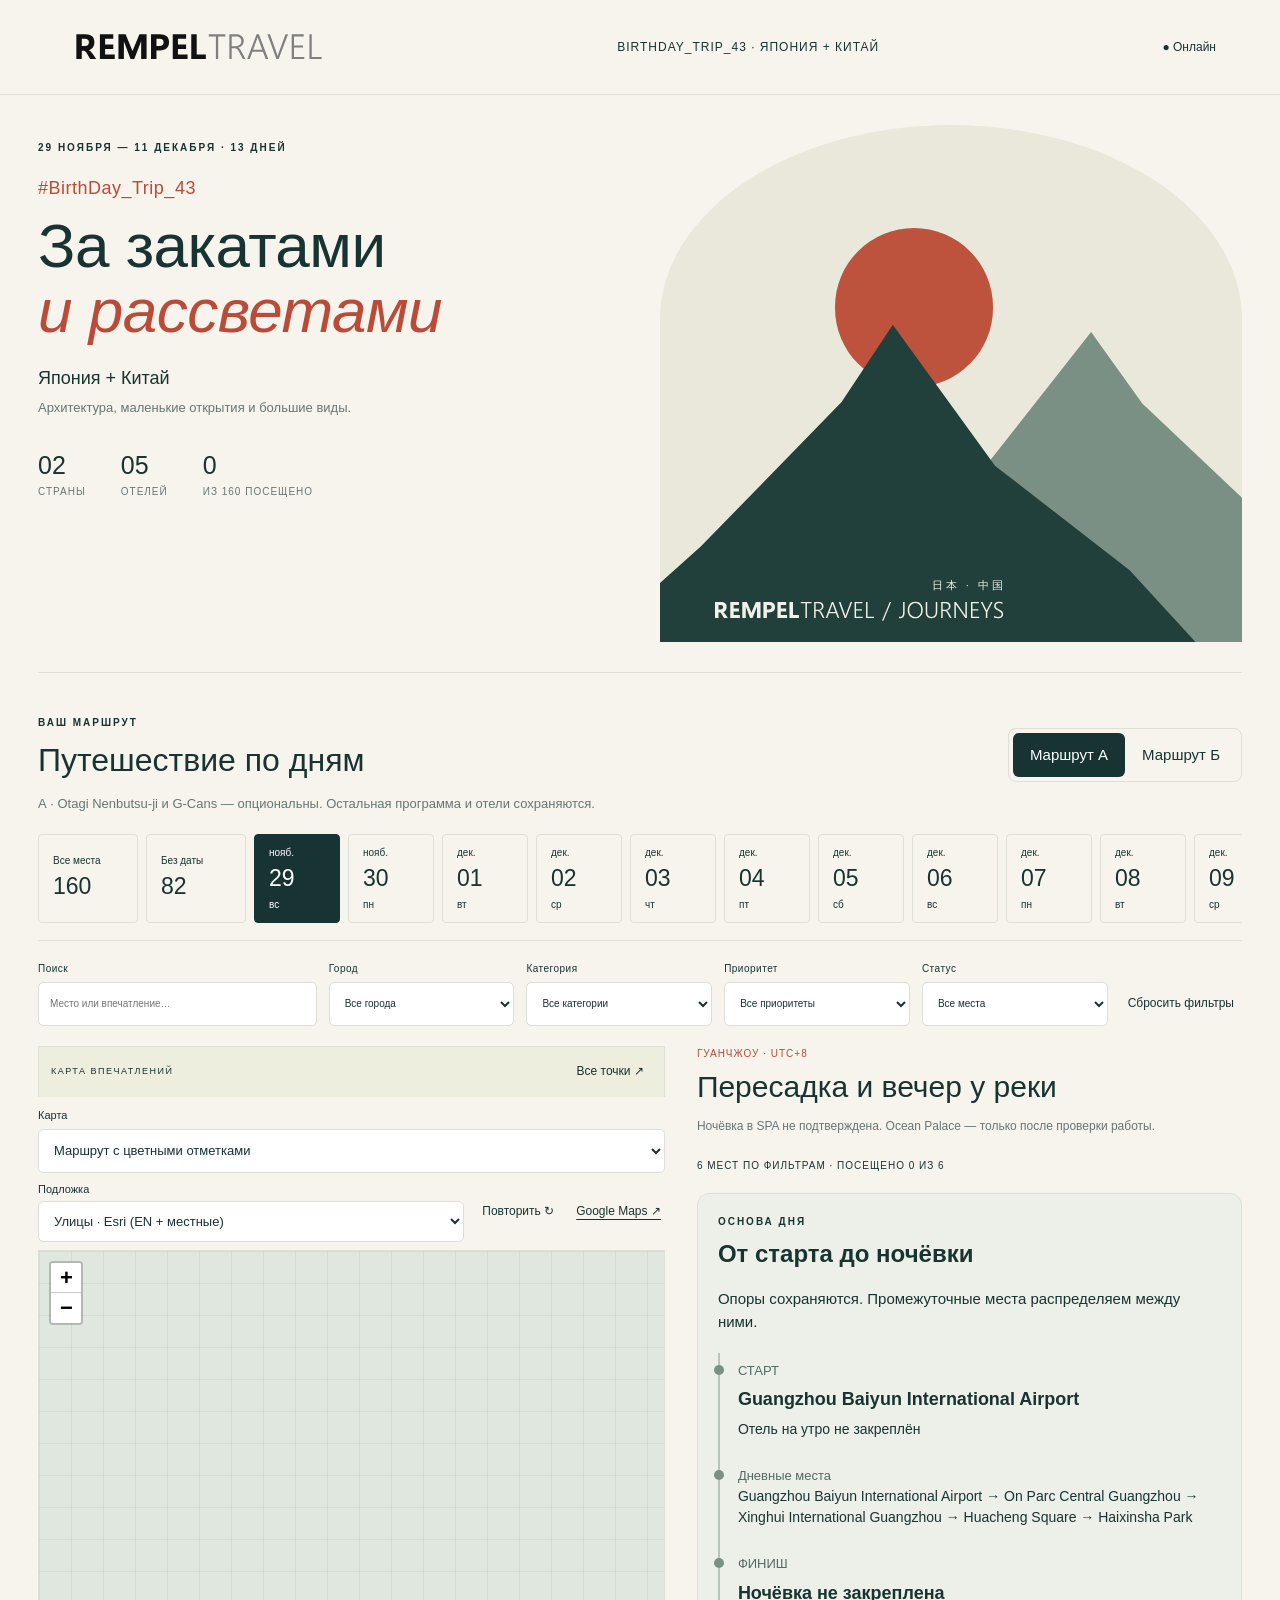
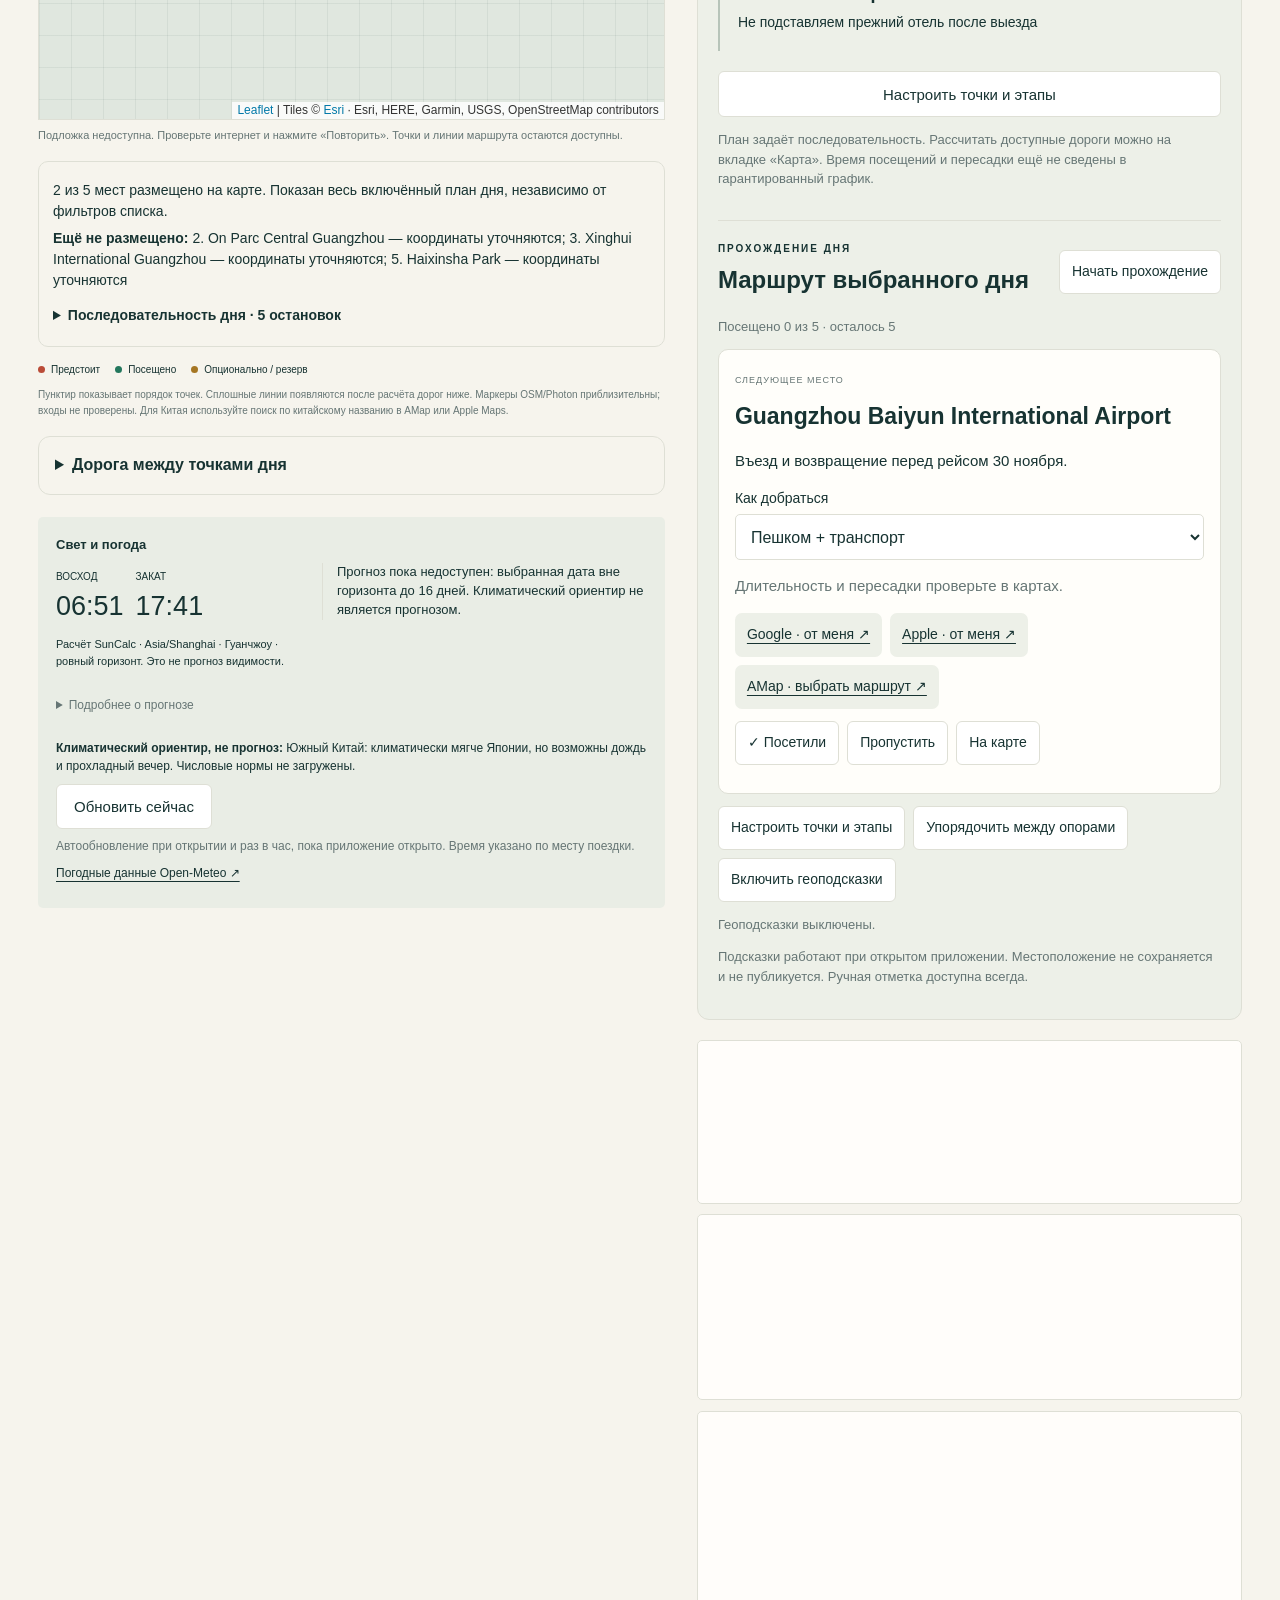
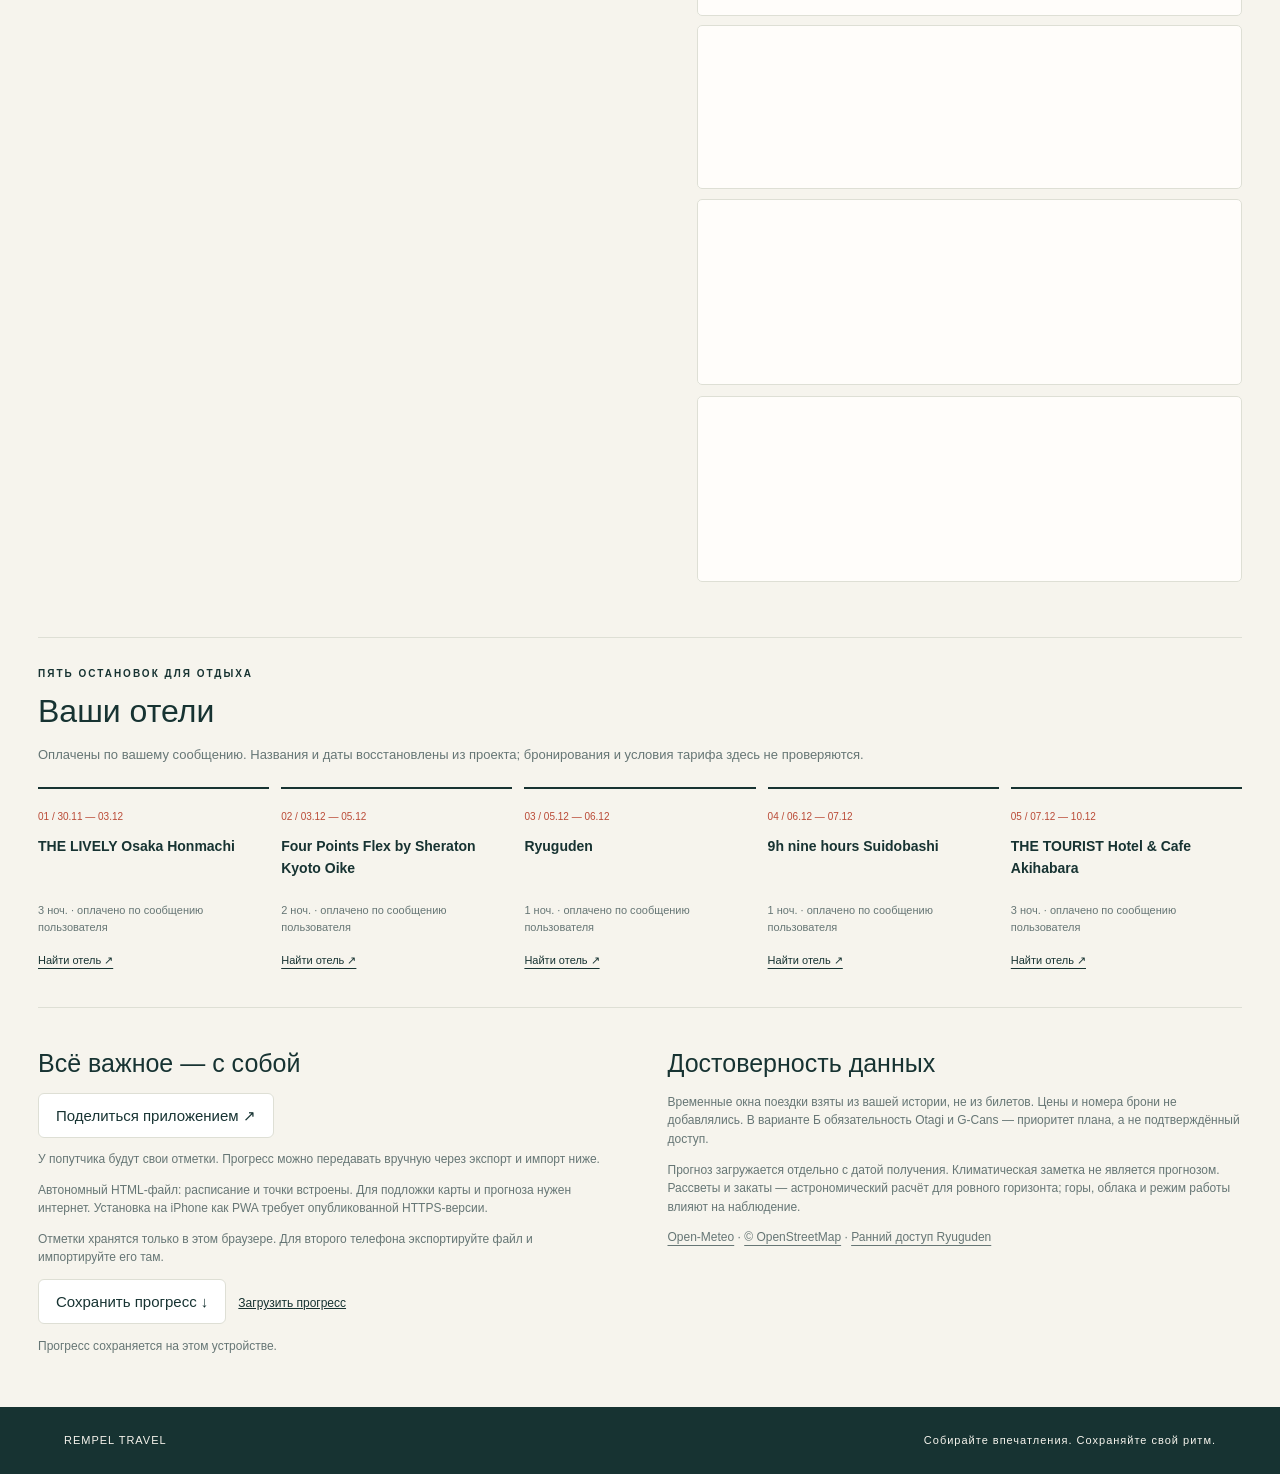
==== share.html @ 6c62f45b "Show both Watami branches as mapped dinner alternatives on December 2 and 3" ====
<!doctype html><html lang="ru"><head><meta charset="utf-8"><meta name="viewport" content="width=device-width,initial-scale=1,viewport-fit=cover"><meta name="theme-color" content="#142d2c"><meta name="apple-mobile-web-app-capable" content="yes"><meta name="description" content="REMPELtravel: Япония и Китай, 29 ноября — 11 декабря 2026"><style>/* required styles */

.leaflet-pane,
.leaflet-tile,
.leaflet-marker-icon,
.leaflet-marker-shadow,
.leaflet-tile-container,
.leaflet-pane > svg,
.leaflet-pane > canvas,
.leaflet-zoom-box,
.leaflet-image-layer,
.leaflet-layer {
	position: absolute;
	left: 0;
	top: 0;
	}
.leaflet-container {
	overflow: hidden;
	}
.leaflet-tile,
.leaflet-marker-icon,
.leaflet-marker-shadow {
	-webkit-user-select: none;
	   -moz-user-select: none;
	        user-select: none;
	  -webkit-user-drag: none;
	}
/* Prevents IE11 from highlighting tiles in blue */
.leaflet-tile::selection {
	background: transparent;
}
/* Safari renders non-retina tile on retina better with this, but Chrome is worse */
.leaflet-safari .leaflet-tile {
	image-rendering: -webkit-optimize-contrast;
	}
/* hack that prevents hw layers "stretching" when loading new tiles */
.leaflet-safari .leaflet-tile-container {
	width: 1600px;
	height: 1600px;
	-webkit-transform-origin: 0 0;
	}
.leaflet-marker-icon,
.leaflet-marker-shadow {
	display: block;
	}
/* .leaflet-container svg: reset svg max-width decleration shipped in Joomla! (joomla.org) 3.x */
/* .leaflet-container img: map is broken in FF if you have max-width: 100% on tiles */
.leaflet-container .leaflet-overlay-pane svg {
	max-width: none !important;
	max-height: none !important;
	}
.leaflet-container .leaflet-marker-pane img,
.leaflet-container .leaflet-shadow-pane img,
.leaflet-container .leaflet-tile-pane img,
.leaflet-container img.leaflet-image-layer,
.leaflet-container .leaflet-tile {
	max-width: none !important;
	max-height: none !important;
	width: auto;
	padding: 0;
	}

.leaflet-container img.leaflet-tile {
	/* See: https://bugs.chromium.org/p/chromium/issues/detail?id=600120 */
	mix-blend-mode: plus-lighter;
}

.leaflet-container.leaflet-touch-zoom {
	-ms-touch-action: pan-x pan-y;
	touch-action: pan-x pan-y;
	}
.leaflet-container.leaflet-touch-drag {
	-ms-touch-action: pinch-zoom;
	/* Fallback for FF which doesn't support pinch-zoom */
	touch-action: none;
	touch-action: pinch-zoom;
}
.leaflet-container.leaflet-touch-drag.leaflet-touch-zoom {
	-ms-touch-action: none;
	touch-action: none;
}
.leaflet-container {
	-webkit-tap-highlight-color: transparent;
}
.leaflet-container a {
	-webkit-tap-highlight-color: rgba(51, 181, 229, 0.4);
}
.leaflet-tile {
	filter: inherit;
	visibility: hidden;
	}
.leaflet-tile-loaded {
	visibility: inherit;
	}
.leaflet-zoom-box {
	width: 0;
	height: 0;
	-moz-box-sizing: border-box;
	     box-sizing: border-box;
	z-index: 800;
	}
/* workaround for https://bugzilla.mozilla.org/show_bug.cgi?id=888319 */
.leaflet-overlay-pane svg {
	-moz-user-select: none;
	}

.leaflet-pane         { z-index: 400; }

.leaflet-tile-pane    { z-index: 200; }
.leaflet-overlay-pane { z-index: 400; }
.leaflet-shadow-pane  { z-index: 500; }
.leaflet-marker-pane  { z-index: 600; }
.leaflet-tooltip-pane   { z-index: 650; }
.leaflet-popup-pane   { z-index: 700; }

.leaflet-map-pane canvas { z-index: 100; }
.leaflet-map-pane svg    { z-index: 200; }

.leaflet-vml-shape {
	width: 1px;
	height: 1px;
	}
.lvml {
	behavior: url(#default#VML);
	display: inline-block;
	position: absolute;
	}


/* control positioning */

.leaflet-control {
	position: relative;
	z-index: 800;
	pointer-events: visiblePainted; /* IE 9-10 doesn't have auto */
	pointer-events: auto;
	}
.leaflet-top,
.leaflet-bottom {
	position: absolute;
	z-index: 1000;
	pointer-events: none;
	}
.leaflet-top {
	top: 0;
	}
.leaflet-right {
	right: 0;
	}
.leaflet-bottom {
	bottom: 0;
	}
.leaflet-left {
	left: 0;
	}
.leaflet-control {
	float: left;
	clear: both;
	}
.leaflet-right .leaflet-control {
	float: right;
	}
.leaflet-top .leaflet-control {
	margin-top: 10px;
	}
.leaflet-bottom .leaflet-control {
	margin-bottom: 10px;
	}
.leaflet-left .leaflet-control {
	margin-left: 10px;
	}
.leaflet-right .leaflet-control {
	margin-right: 10px;
	}


/* zoom and fade animations */

.leaflet-fade-anim .leaflet-popup {
	opacity: 0;
	-webkit-transition: opacity 0.2s linear;
	   -moz-transition: opacity 0.2s linear;
	        transition: opacity 0.2s linear;
	}
.leaflet-fade-anim .leaflet-map-pane .leaflet-popup {
	opacity: 1;
	}
.leaflet-zoom-animated {
	-webkit-transform-origin: 0 0;
	    -ms-transform-origin: 0 0;
	        transform-origin: 0 0;
	}
svg.leaflet-zoom-animated {
	will-change: transform;
}

.leaflet-zoom-anim .leaflet-zoom-animated {
	-webkit-transition: -webkit-transform 0.25s cubic-bezier(0,0,0.25,1);
	   -moz-transition:    -moz-transform 0.25s cubic-bezier(0,0,0.25,1);
	        transition:         transform 0.25s cubic-bezier(0,0,0.25,1);
	}
.leaflet-zoom-anim .leaflet-tile,
.leaflet-pan-anim .leaflet-tile {
	-webkit-transition: none;
	   -moz-transition: none;
	        transition: none;
	}

.leaflet-zoom-anim .leaflet-zoom-hide {
	visibility: hidden;
	}


/* cursors */

.leaflet-interactive {
	cursor: pointer;
	}
.leaflet-grab {
	cursor: -webkit-grab;
	cursor:    -moz-grab;
	cursor:         grab;
	}
.leaflet-crosshair,
.leaflet-crosshair .leaflet-interactive {
	cursor: crosshair;
	}
.leaflet-popup-pane,
.leaflet-control {
	cursor: auto;
	}
.leaflet-dragging .leaflet-grab,
.leaflet-dragging .leaflet-grab .leaflet-interactive,
.leaflet-dragging .leaflet-marker-draggable {
	cursor: move;
	cursor: -webkit-grabbing;
	cursor:    -moz-grabbing;
	cursor:         grabbing;
	}

/* marker & overlays interactivity */
.leaflet-marker-icon,
.leaflet-marker-shadow,
.leaflet-image-layer,
.leaflet-pane > svg path,
.leaflet-tile-container {
	pointer-events: none;
	}

.leaflet-marker-icon.leaflet-interactive,
.leaflet-image-layer.leaflet-interactive,
.leaflet-pane > svg path.leaflet-interactive,
svg.leaflet-image-layer.leaflet-interactive path {
	pointer-events: visiblePainted; /* IE 9-10 doesn't have auto */
	pointer-events: auto;
	}

/* visual tweaks */

.leaflet-container {
	background: #ddd;
	outline-offset: 1px;
	}
.leaflet-container a {
	color: #0078A8;
	}
.leaflet-zoom-box {
	border: 2px dotted #38f;
	background: rgba(255,255,255,0.5);
	}


/* general typography */
.leaflet-container {
	font-family: "Helvetica Neue", Arial, Helvetica, sans-serif;
	font-size: 12px;
	font-size: 0.75rem;
	line-height: 1.5;
	}


/* general toolbar styles */

.leaflet-bar {
	box-shadow: 0 1px 5px rgba(0,0,0,0.65);
	border-radius: 4px;
	}
.leaflet-bar a {
	background-color: #fff;
	border-bottom: 1px solid #ccc;
	width: 26px;
	height: 26px;
	line-height: 26px;
	display: block;
	text-align: center;
	text-decoration: none;
	color: black;
	}
.leaflet-bar a,
.leaflet-control-layers-toggle {
	background-position: 50% 50%;
	background-repeat: no-repeat;
	display: block;
	}
.leaflet-bar a:hover,
.leaflet-bar a:focus {
	background-color: #f4f4f4;
	}
.leaflet-bar a:first-child {
	border-top-left-radius: 4px;
	border-top-right-radius: 4px;
	}
.leaflet-bar a:last-child {
	border-bottom-left-radius: 4px;
	border-bottom-right-radius: 4px;
	border-bottom: none;
	}
.leaflet-bar a.leaflet-disabled {
	cursor: default;
	background-color: #f4f4f4;
	color: #bbb;
	}

.leaflet-touch .leaflet-bar a {
	width: 30px;
	height: 30px;
	line-height: 30px;
	}
.leaflet-touch .leaflet-bar a:first-child {
	border-top-left-radius: 2px;
	border-top-right-radius: 2px;
	}
.leaflet-touch .leaflet-bar a:last-child {
	border-bottom-left-radius: 2px;
	border-bottom-right-radius: 2px;
	}

/* zoom control */

.leaflet-control-zoom-in,
.leaflet-control-zoom-out {
	font: bold 18px 'Lucida Console', Monaco, monospace;
	text-indent: 1px;
	}

.leaflet-touch .leaflet-control-zoom-in, .leaflet-touch .leaflet-control-zoom-out  {
	font-size: 22px;
	}


/* layers control */

.leaflet-control-layers {
	box-shadow: 0 1px 5px rgba(0,0,0,0.4);
	background: #fff;
	border-radius: 5px;
	}
.leaflet-control-layers-toggle {
	background-image: url(images/layers.png);
	width: 36px;
	height: 36px;
	}
.leaflet-retina .leaflet-control-layers-toggle {
	background-image: url(images/layers-2x.png);
	background-size: 26px 26px;
	}
.leaflet-touch .leaflet-control-layers-toggle {
	width: 44px;
	height: 44px;
	}
.leaflet-control-layers .leaflet-control-layers-list,
.leaflet-control-layers-expanded .leaflet-control-layers-toggle {
	display: none;
	}
.leaflet-control-layers-expanded .leaflet-control-layers-list {
	display: block;
	position: relative;
	}
.leaflet-control-layers-expanded {
	padding: 6px 10px 6px 6px;
	color: #333;
	background: #fff;
	}
.leaflet-control-layers-scrollbar {
	overflow-y: scroll;
	overflow-x: hidden;
	padding-right: 5px;
	}
.leaflet-control-layers-selector {
	margin-top: 2px;
	position: relative;
	top: 1px;
	}
.leaflet-control-layers label {
	display: block;
	font-size: 13px;
	font-size: 1.08333em;
	}
.leaflet-control-layers-separator {
	height: 0;
	border-top: 1px solid #ddd;
	margin: 5px -10px 5px -6px;
	}

/* Default icon URLs */
.leaflet-default-icon-path { /* used only in path-guessing heuristic, see L.Icon.Default */
	background-image: url(images/marker-icon.png);
	}


/* attribution and scale controls */

.leaflet-container .leaflet-control-attribution {
	background: #fff;
	background: rgba(255, 255, 255, 0.8);
	margin: 0;
	}
.leaflet-control-attribution,
.leaflet-control-scale-line {
	padding: 0 5px;
	color: #333;
	line-height: 1.4;
	}
.leaflet-control-attribution a {
	text-decoration: none;
	}
.leaflet-control-attribution a:hover,
.leaflet-control-attribution a:focus {
	text-decoration: underline;
	}
.leaflet-attribution-flag {
	display: inline !important;
	vertical-align: baseline !important;
	width: 1em;
	height: 0.6669em;
	}
.leaflet-left .leaflet-control-scale {
	margin-left: 5px;
	}
.leaflet-bottom .leaflet-control-scale {
	margin-bottom: 5px;
	}
.leaflet-control-scale-line {
	border: 2px solid #777;
	border-top: none;
	line-height: 1.1;
	padding: 2px 5px 1px;
	white-space: nowrap;
	-moz-box-sizing: border-box;
	     box-sizing: border-box;
	background: rgba(255, 255, 255, 0.8);
	text-shadow: 1px 1px #fff;
	}
.leaflet-control-scale-line:not(:first-child) {
	border-top: 2px solid #777;
	border-bottom: none;
	margin-top: -2px;
	}
.leaflet-control-scale-line:not(:first-child):not(:last-child) {
	border-bottom: 2px solid #777;
	}

.leaflet-touch .leaflet-control-attribution,
.leaflet-touch .leaflet-control-layers,
.leaflet-touch .leaflet-bar {
	box-shadow: none;
	}
.leaflet-touch .leaflet-control-layers,
.leaflet-touch .leaflet-bar {
	border: 2px solid rgba(0,0,0,0.2);
	background-clip: padding-box;
	}


/* popup */

.leaflet-popup {
	position: absolute;
	text-align: center;
	margin-bottom: 20px;
	}
.leaflet-popup-content-wrapper {
	padding: 1px;
	text-align: left;
	border-radius: 12px;
	}
.leaflet-popup-content {
	margin: 13px 24px 13px 20px;
	line-height: 1.3;
	font-size: 13px;
	font-size: 1.08333em;
	min-height: 1px;
	}
.leaflet-popup-content p {
	margin: 17px 0;
	margin: 1.3em 0;
	}
.leaflet-popup-tip-container {
	width: 40px;
	height: 20px;
	position: absolute;
	left: 50%;
	margin-top: -1px;
	margin-left: -20px;
	overflow: hidden;
	pointer-events: none;
	}
.leaflet-popup-tip {
	width: 17px;
	height: 17px;
	padding: 1px;

	margin: -10px auto 0;
	pointer-events: auto;

	-webkit-transform: rotate(45deg);
	   -moz-transform: rotate(45deg);
	    -ms-transform: rotate(45deg);
	        transform: rotate(45deg);
	}
.leaflet-popup-content-wrapper,
.leaflet-popup-tip {
	background: white;
	color: #333;
	box-shadow: 0 3px 14px rgba(0,0,0,0.4);
	}
.leaflet-container a.leaflet-popup-close-button {
	position: absolute;
	top: 0;
	right: 0;
	border: none;
	text-align: center;
	width: 24px;
	height: 24px;
	font: 16px/24px Tahoma, Verdana, sans-serif;
	color: #757575;
	text-decoration: none;
	background: transparent;
	}
.leaflet-container a.leaflet-popup-close-button:hover,
.leaflet-container a.leaflet-popup-close-button:focus {
	color: #585858;
	}
.leaflet-popup-scrolled {
	overflow: auto;
	}

.leaflet-oldie .leaflet-popup-content-wrapper {
	-ms-zoom: 1;
	}
.leaflet-oldie .leaflet-popup-tip {
	width: 24px;
	margin: 0 auto;

	-ms-filter: "progid:DXImageTransform.Microsoft.Matrix(M11=0.70710678, M12=0.70710678, M21=-0.70710678, M22=0.70710678)";
	filter: progid:DXImageTransform.Microsoft.Matrix(M11=0.70710678, M12=0.70710678, M21=-0.70710678, M22=0.70710678);
	}

.leaflet-oldie .leaflet-control-zoom,
.leaflet-oldie .leaflet-control-layers,
.leaflet-oldie .leaflet-popup-content-wrapper,
.leaflet-oldie .leaflet-popup-tip {
	border: 1px solid #999;
	}


/* div icon */

.leaflet-div-icon {
	background: #fff;
	border: 1px solid #666;
	}


/* Tooltip */
/* Base styles for the element that has a tooltip */
.leaflet-tooltip {
	position: absolute;
	padding: 6px;
	background-color: #fff;
	border: 1px solid #fff;
	border-radius: 3px;
	color: #222;
	white-space: nowrap;
	-webkit-user-select: none;
	-moz-user-select: none;
	-ms-user-select: none;
	user-select: none;
	pointer-events: none;
	box-shadow: 0 1px 3px rgba(0,0,0,0.4);
	}
.leaflet-tooltip.leaflet-interactive {
	cursor: pointer;
	pointer-events: auto;
	}
.leaflet-tooltip-top:before,
.leaflet-tooltip-bottom:before,
.leaflet-tooltip-left:before,
.leaflet-tooltip-right:before {
	position: absolute;
	pointer-events: none;
	border: 6px solid transparent;
	background: transparent;
	content: "";
	}

/* Directions */

.leaflet-tooltip-bottom {
	margin-top: 6px;
}
.leaflet-tooltip-top {
	margin-top: -6px;
}
.leaflet-tooltip-bottom:before,
.leaflet-tooltip-top:before {
	left: 50%;
	margin-left: -6px;
	}
.leaflet-tooltip-top:before {
	bottom: 0;
	margin-bottom: -12px;
	border-top-color: #fff;
	}
.leaflet-tooltip-bottom:before {
	top: 0;
	margin-top: -12px;
	margin-left: -6px;
	border-bottom-color: #fff;
	}
.leaflet-tooltip-left {
	margin-left: -6px;
}
.leaflet-tooltip-right {
	margin-left: 6px;
}
.leaflet-tooltip-left:before,
.leaflet-tooltip-right:before {
	top: 50%;
	margin-top: -6px;
	}
.leaflet-tooltip-left:before {
	right: 0;
	margin-right: -12px;
	border-left-color: #fff;
	}
.leaflet-tooltip-right:before {
	left: 0;
	margin-left: -12px;
	border-right-color: #fff;
	}

/* Printing */

@media print {
	/* Prevent printers from removing background-images of controls. */
	.leaflet-control {
		-webkit-print-color-adjust: exact;
		print-color-adjust: exact;
		}
	}
</style><style>:root{--ink:#173332;--paper:#f6f4ed;--red:#ba4b37;--line:#dedfd5;--muted:#667675;--green:#23775d;--orange:#a57623}*{box-sizing:border-box}body{margin:0;background:var(--paper);color:var(--ink);font:15px/1.55 Calibri,sans-serif}button,input,select{font:inherit}button,a,label,input,select{-webkit-tap-highlight-color:transparent}button{cursor:pointer;border:1px solid var(--line);border-radius:6px;background:white;color:var(--ink);min-height:44px;padding:10px 17px}button:hover{border-color:var(--ink)}button:focus-visible,a:focus-visible,input:focus-visible,select:focus-visible{outline:3px solid #d59e45;outline-offset:3px}a{color:inherit;text-underline-offset:4px}header{height:95px;max-width:1440px;margin:auto;padding:20px 5%;display:flex;align-items:center;justify-content:space-between;border-bottom:1px solid var(--line)}.brand{font-weight:750;font-size:26px;letter-spacing:5px;text-decoration:none;line-height:1.1}.brand span{display:block;font-size:9px;letter-spacing:3.4px;margin-top:7px}.header-note{font-size:12px;text-transform:uppercase;letter-spacing:2px}#connection{font-size:12px}main{max-width:1320px;margin:auto;padding:0 38px}.hero{display:grid;grid-template-columns:1fr 1fr;min-height:400px;overflow:hidden;border-bottom:1px solid var(--line);margin-bottom:42px}.hero-copy{padding:45px 0 30px}.eyebrow{font-size:10px;letter-spacing:2px;font-weight:700}.hero h1{font-family:Calibri,sans-serif;font-size:76px;line-height:.98;font-weight:400;letter-spacing:-3px;margin:22px 0}.hero em{font-weight:400;color:var(--red)}.hero p{font-size:18px}.hero p span{font-size:13px;color:var(--muted)}.trip-stats{display:flex;gap:35px;margin-top:25px;font-size:25px}.trip-stats small{font-size:10px;text-transform:uppercase;letter-spacing:1px;display:block;color:var(--muted)}.landscape{background:#e9e8db;position:relative;overflow:hidden;margin:30px 0 30px 20px;border-radius:100% 100% 0 0 / 75% 75% 0 0;min-height:350px}.sun{position:absolute;width:135px;height:135px;background:#bd523d;border-radius:50%;top:50px;left:37%}.mountain{position:absolute;background:#21403c;width:110%;height:240px;clip-path:polygon(0 100%,20% 66%,42% 23%,50% 0,66% 42%,87% 73%,100% 100%);bottom:-20px;left:-15%}.mountain.back{left:19%;bottom:0;background:#7b9084;height:210px;transform:scaleX(-1)}.landscape-caption{position:absolute;bottom:23px;left:28px;color:#f2f1e7;font-size:11px;letter-spacing:3px}.landscape-number{position:absolute;right:25px;bottom:5px;font:85px Calibri;color:#ffffff2e}.toolbar{display:flex;justify-content:space-between;align-items:center;gap:15px}h2{font:32px/1.2 Calibri,sans-serif;font-weight:400;margin:10px 0 15px}.variant{display:flex;padding:4px;border:1px solid var(--line);border-radius:8px}.variant button{border:0;background:transparent;white-space:nowrap}.variant [aria-pressed=true]{background:var(--ink);color:white}.muted{color:var(--muted);font-size:13px}#variantNote{margin:0 0 20px}#days{display:flex;gap:8px;overflow:auto;padding:0 0 17px;scrollbar-width:thin}#days button{min-width:86px;text-align:left;padding:10px 14px;background:transparent;border-radius:4px;font-size:10px}#days strong{display:block;font-size:23px;font-weight:500}#days button.active{background:var(--ink);color:white;border-color:var(--ink)}.filters{display:flex;gap:12px;align-items:flex-end;padding:20px 0;border-top:1px solid var(--line)}.filters label{font-size:10px;letter-spacing:.5px;flex:1;min-width:0}.filters .search{flex:1.5}input,select{display:block;width:100%;background:#fff;border:1px solid var(--line);border-radius:5px;padding:11px;color:var(--ink);margin-top:5px;min-height:44px}.quiet{background:transparent;border:0;padding:5px 8px;font-size:12px}.journey{display:grid;grid-template-columns:1.15fr 1fr;gap:32px;align-items:start}.map-column{position:sticky;top:15px}.map-heading{display:flex;justify-content:space-between;align-items:center;border:1px solid var(--line);border-bottom:0;padding:3px 12px;font-size:9px;letter-spacing:1.5px;background:#eeeede}#map{height:470px;background:#e0e7df;border:1px solid var(--line);z-index:1}.leaflet-container{font-family:inherit}.pin{border-radius:50%;color:white;background:var(--red);border:2px solid white;box-shadow:0 2px 8px #0004;text-align:center;line-height:26px;font-weight:700;font-size:11px}.pin.done{background:var(--green)}.pin.optional{background:var(--orange)}.legend{display:flex;gap:15px;flex-wrap:wrap;font-size:10px;margin:15px 0 8px}.legend i{display:inline-block;width:7px;height:7px;border-radius:50%;background:var(--red);margin-right:6px}.legend i.green{background:var(--green)}.legend i.orange{background:var(--orange)}.map-disclaimer{font-size:10px;color:var(--muted);max-width:650px}.weather{padding:18px;background:#e9ede5;border-radius:5px;margin:22px 0}.weather h3{font-size:13px;margin:0 0 8px}.weather p{font-size:12px;margin:8px 0}.solar{display:flex;gap:25px}.solar strong{font-size:23px;font-weight:400;display:block}.solar small{font-size:10px}.day-kicker{font-size:10px;letter-spacing:1px;text-transform:uppercase;color:var(--red)}.day-column h2{font-size:30px;margin:8px 0}.day-note{font-size:12px;color:var(--muted);margin-bottom:22px}.result-count{font-size:10px;letter-spacing:1px;text-transform:uppercase;margin:17px 0}article.place{display:grid;grid-template-columns:28px 1fr;gap:12px;background:#fffdfa;border:1px solid var(--line);border-radius:5px;padding:17px;margin:0 0 10px}article.place.done{background:#edf4ee;border-color:#c2dacb}.check{width:23px;height:23px;accent-color:var(--green);margin:4px 0;cursor:pointer}.place-top{display:flex;justify-content:space-between;gap:10px;align-items:center}.tag{font-size:9px;text-transform:uppercase;letter-spacing:1px;color:var(--muted)}.time{font-size:11px;font-weight:700;color:var(--red)}.place h3{margin:6px 0;font-size:16px;font-weight:600;line-height:1.3}.place h3 button{font:inherit;min-height:0;padding:0;border:0;background:none;text-align:left}.place p{font-size:12px;color:var(--muted);margin:7px 0}.place-links{display:flex;gap:13px;flex-wrap:wrap;font-size:11px;margin-top:12px}.geo-note{font-size:10px!important;color:#98702e!important}.empty{padding:40px 15px;border:1px dashed var(--line);color:var(--muted)}.stays{border-top:1px solid var(--line);margin-top:45px;padding-top:28px}#hotels{display:grid;grid-template-columns:repeat(5,1fr);gap:12px;margin:22px 0}.hotel{border-top:2px solid var(--ink);padding:14px 10px 14px 0}.hotel small{font-size:10px;color:var(--red)}.hotel h3{font-size:14px;min-height:55px;margin:10px 0}.hotel p{font-size:11px;color:var(--muted)}.hotel a{font-size:11px}.practical{display:grid;grid-template-columns:1fr 1fr;gap:55px;padding:30px 0 40px;border-top:1px solid var(--line)}.practical h2{font-size:25px}.practical p{font-size:12px;color:var(--muted)}.import{display:inline-block;padding:12px;cursor:pointer;text-decoration:underline;font-size:12px}.import input{position:absolute;width:1px;height:1px;opacity:0;padding:0;min-height:0}footer{display:flex;justify-content:space-between;gap:20px;background:var(--ink);color:var(--paper);padding:25px 5%;font-size:11px;letter-spacing:1px}dialog{max-width:540px;width:calc(100% - 24px);border:0;border-radius:12px;padding:30px;background:var(--paper);color:var(--ink);max-height:90dvh}dialog::backdrop{background:#10282699}#closeDetail{float:right}dialog h2{font-size:30px;clear:both;padding-top:15px}dialog p{font-size:13px}dialog select{margin:15px 0}#toast{position:fixed;bottom:25px;left:50%;transform:translateX(-50%);background:var(--ink);color:white;padding:12px 20px;border-radius:8px;z-index:2000;display:none;max-width:90%;font-size:12px}#toast.show{display:block}@media(min-width:1500px){main{max-width:1400px}}@media(max-width:800px){header{height:78px;padding:15px 20px}.header-note{display:none}main{padding:0 20px}.hero{min-height:320px;grid-template-columns:1.1fr .9fr;margin-bottom:27px}.hero-copy{padding:30px 0 20px}.hero h1{font-size:53px;letter-spacing:-2px}.hero p{font-size:16px}.hero p span{font-size:11px}.eyebrow{font-size:8px;letter-spacing:1.2px}.landscape{margin:25px -60px 25px 5px;min-height:260px}.sun{width:85px;height:85px;top:55px;left:25%}.mountain{height:190px}.mountain.back{height:170px}.landscape-caption{font-size:8px;left:15px}.landscape-number{display:none}.trip-stats{gap:22px;font-size:22px}.trip-stats small{font-size:8px}h2{font-size:27px}.toolbar{align-items:start}.variant button{padding:9px;font-size:12px}.filters{flex-wrap:wrap;gap:9px}.filters .search{flex-basis:100%}.filters label{flex-basis:27%}.filters .quiet{width:100%;text-align:right;min-height:30px}.journey{grid-template-columns:1fr;gap:20px}.map-column{position:static}#map{height:310px}.map-disclaimer{font-size:10px}.weather{margin:18px 0 5px}.day-column h2{font-size:29px}#hotels{grid-template-columns:1fr 1fr}.hotel:last-child{grid-column:1/-1}.hotel h3{min-height:0}.practical{grid-template-columns:1fr;gap:22px}footer{flex-direction:column;gap:8px}#days button{min-width:74px}.place-links a{padding:5px 0}button,input,select{font-size:16px}}@media(prefers-reduced-motion:no-preference){button{transition:background .15s}}
.map-column,.day-column{min-width:0}.place h3{overflow-wrap:anywhere}@media(max-width:480px){.toolbar{flex-direction:column;align-items:stretch}.variant{align-self:flex-start}.place-top{flex-wrap:wrap}.hero{grid-template-columns:1.2fr .8fr}.hero h1{font-size:46px}.landscape{margin-right:-35px}.header-note{display:none}}
.brand{font-size:22px;letter-spacing:1px}.brand span{font-size:9px;letter-spacing:2px}.hero h1{font-size:62px}@media(max-width:800px){.brand{font-size:19px}.hero h1{font-size:34px;letter-spacing:-1px}}

.brand{display:block;line-height:1;color:#111;flex-shrink:0}.brand svg{display:block;width:270px;height:auto;max-width:100%}.header-note{font-family:Calibri,sans-serif;font-size:12px;letter-spacing:1px}@media(max-width:800px){.brand svg{width:230px}header{gap:12px}#connection{white-space:nowrap;font-size:10px}}@media(max-width:360px){.brand svg{width:205px}}
.trip-hashtag{margin-top:20px;font-family:Calibri,sans-serif;font-size:18px;line-height:1.4;letter-spacing:.5px;color:var(--red)}.hero .trip-hashtag+h1{margin-top:12px}@media(max-width:800px){.trip-hashtag{font-size:15px;margin-top:16px}}

.landscape-logo-row{display:flex;align-items:center;flex-wrap:wrap;gap:0 8px;margin-top:3px}.landscape-wordmark{display:block;width:170px;height:auto;flex-shrink:0}.landscape-journeys{white-space:nowrap;font-size:10px;letter-spacing:3px}@media(max-width:800px){.landscape-wordmark{width:110px}.landscape-logo-row{gap:0 5px}.landscape-journeys{font-size:7px;letter-spacing:2px}}

.landscape-caption{left:20px;right:20px;bottom:17px;z-index:2;line-height:1.6;background:#21403c;padding:6px 8px}.landscape-language{display:block;white-space:nowrap}.landscape-logo-row{gap:0;max-width:100%;margin-top:0}.landscape-wordmark,.landscape-journeys{display:block;height:32px;width:auto;max-width:100%;flex-shrink:0}.landscape-journeys{letter-spacing:normal}@media(max-width:800px){.landscape-caption{left:7px;right:7px;bottom:12px;padding:4px 6px}.landscape-wordmark,.landscape-journeys{height:22px;width:auto}}

.landscape-logo-row{align-items:flex-end}.landscape-journeys-group{display:flex;flex-direction:column;align-items:flex-start;max-width:100%;flex-shrink:0}.landscape-journeys-group .landscape-language{padding-left:8px;line-height:1.6}@media(max-width:800px){.landscape-journeys-group .landscape-language{padding-left:5.5px}}

.landscape-logo-row{column-gap:8px}.landscape-journeys-words{display:flex;align-items:flex-end;gap:8px}.landscape-slash,.landscape-journeys-word{display:block;flex-shrink:0;height:32px;width:auto}.landscape-journeys-group .landscape-language{padding-left:17.12691775348533px}@media(max-width:800px){.landscape-logo-row{column-gap:5px}.landscape-journeys-words{gap:5px}.landscape-slash,.landscape-journeys-word{height:22px;width:auto}.landscape-journeys-group .landscape-language{padding-left:11.274755955521165px}}
.landscape-journeys-group .landscape-language{align-self:flex-end;padding-left:0;text-align:right;letter-spacing:3px}.landscape-language::after{content:"";display:inline-block;width:0;margin-right:-3px}@media(max-width:800px){.landscape-journeys-group .landscape-language{padding-left:0}}
.landscape-caption{left:8%;right:26%;bottom:16px;padding:0;background:transparent}.landscape-logo-row{max-width:100%}.landscape-wordmark{max-width:100%}.landscape-journeys-group{max-width:100%}@media(max-width:800px){.landscape-caption{left:9%;right:26%;bottom:12px;padding:0;background:transparent}.landscape-wordmark{max-width:100%}}

body,button,input,select,textarea,h1,h2,h3,h4,.hero h1,.leaflet-container,.leaflet-control,.leaflet-tooltip,.leaflet-popup-content,.leaflet-bar a,.leaflet-control-attribution{font-family:Calibri,sans-serif}.hero h1{line-height:1.05;letter-spacing:-.5px}



.solar strong,.trip-stats>span,#days strong,.time{font-family:"Segoe UI",sans-serif;font-weight:400;font-variant-numeric:normal;font-feature-settings:normal}

.map-source-controls{display:flex;align-items:center;gap:10px;padding:8px 0}.map-source-controls label{flex:1;min-width:0;font-size:11px}.map-source-controls select{font-size:13px;min-height:38px;margin-top:3px}.map-source-controls button{white-space:nowrap}.map-load-state{min-height:20px;margin:7px 0;font-size:11px;color:var(--muted)}#map{min-height:310px;background-color:#e0e7df;background-image:linear-gradient(#17333210 1px,transparent 1px),linear-gradient(90deg,#17333210 1px,transparent 1px);background-size:32px 32px}

.catalog-source-note{font-size:10px!important;color:#667675!important}.catalog-tab{min-width:100px!important}.filters{flex-wrap:wrap}.filters .search{min-width:180px}#places .place{content-visibility:auto;contain-intrinsic-size:auto 190px}@media(max-width:800px){.filters .search{min-width:0}}

.google-map-link{font-family:Calibri,sans-serif;font-size:12px;white-space:nowrap;padding:8px 4px}.map-source-controls{flex-wrap:wrap}

.map-mode-controls{display:flex;flex-wrap:wrap;gap:8px;padding:10px 0 0}.map-mode-controls label{flex:1;min-width:155px;font-size:11px}.map-mode-controls select{font-size:13px}#googleFrame{display:block;width:100%;height:470px;border:1px solid var(--line);background:#e0e7df}#googleFrame[hidden],#map[hidden],[hidden]{display:none!important}.map-place-button{padding:5px 0;min-height:0;border:0;border-radius:0;font-size:11px;background:transparent;text-decoration:underline;text-underline-offset:3px}@media(max-width:800px){#googleFrame{height:310px}}

/* Fixed illustration proportions: all shapes scale together. */
.landscape{aspect-ratio:9/8;height:auto;min-height:0;align-self:center;border-radius:100% 100% 0 0 / 75% 75% 0 0}.landscape .sun{width:27.3%;height:auto;aspect-ratio:1;top:20%;left:30%}.landscape .mountain{height:65%;bottom:-3.6%}.landscape .mountain.back{height:60%;bottom:0}

.road-routes{margin:18px 0;padding:16px;border:1px solid var(--line,#daddd3);border-radius:12px;font-size:16px}.road-routes summary{cursor:pointer;font-weight:700}.road-routes p{line-height:1.5}.road-routes label{display:block;margin:12px 0}.road-routes input,.road-routes select{display:block;width:100%;max-width:100%;box-sizing:border-box;margin-top:8px;min-height:44px}.road-routes button{min-height:44px;white-space:normal}.road-routes li{margin:12px 0;overflow-wrap:anywhere}.road-routes ol{padding-left:22px}.road-routes [hidden]{display:none!important}

.pin.hotel-pin{background:#173b35;color:#fff;border-radius:7px;font-size:12px;white-space:nowrap}.route-arrow{pointer-events:none}.route-arrow span{display:block;font-size:20px;line-height:22px;color:#355e53;text-shadow:0 0 3px #fff;background:#ffffffb8;border-radius:50%}.map-itinerary{margin:14px 0;padding:12px 14px;border:1px solid var(--line);border-radius:10px;font-size:14px;line-height:1.5}.map-itinerary[hidden]{display:none!important}.map-itinerary p{margin:6px 0}.map-itinerary summary{font-weight:bold;cursor:pointer;padding:8px 0}.map-itinerary ol{padding:0;list-style:none;display:grid;gap:5px}.map-itinerary button{display:flex;align-items:center;gap:10px;min-height:44px;width:100%;padding:8px;text-align:left;font-size:14px}.map-itinerary button b{display:inline-grid;place-items:center;flex-shrink:0;min-width:28px;height:28px;border-radius:50%;background:#173b35;color:white}.map-itinerary .map-step-missing{border-style:dashed}.map-itinerary .map-step-missing b{background:#a17723}
</style><style>/* Mobile information architecture; desktop layout is unchanged. */
.mobile-nav,.mobile-summary,.mobile-tools{display:none}.download-app{display:block;padding:14px 0;font-size:14px}#closeShare{float:right}#shareDialog{font-family:Calibri,sans-serif}#shareDialog h2{clear:both;padding-top:12px}
@media(max-width:800px){
 body{padding-bottom:calc(82px + env(safe-area-inset-bottom));font-size:16px}header{position:sticky;top:0;z-index:700;background:var(--paper);height:68px;padding:12px 16px;padding-top:calc(12px + env(safe-area-inset-top));border-bottom:1px solid var(--line)}header .brand svg{width:210px}main{padding:0 16px}footer{display:none!important}
 .mobile-summary{display:block;margin:14px 0 18px;padding-bottom:16px;border-bottom:1px solid var(--line)}.mobile-summary-top{display:flex;justify-content:space-between;align-items:center;color:var(--red);font-size:13px}.mobile-summary-top button{font-size:13px;padding:5px;min-height:44px}#mobileDayTitle strong{display:block;font-size:28px;font-weight:500;line-height:1.2}#mobileDayTitle>span{display:block;font-size:16px;color:var(--muted);margin:5px 0 12px}#mobileDayProgress>span{font-size:13px;color:var(--muted)}#mobileDayProgress progress{display:block;width:100%;height:5px;accent-color:var(--green);margin-top:8px}.mobile-light{margin-top:15px}.mobile-light .solar{gap:30px}.mobile-light .solar strong{font-family:"Segoe UI",sans-serif;font-size:23px}.mobile-light .solar small{font-size:10px}.mobile-light>p{display:none}
 .hero{display:none}.toolbar{margin-top:15px;flex-direction:row;align-items:center;gap:8px}.toolbar>.eyebrow,.toolbar .eyebrow{display:none}.toolbar h2{font-size:25px;margin:0}.variant{padding:3px;align-self:auto}.variant button{font-size:13px;min-height:44px;padding:8px}#variantNote{font-size:12px;margin:10px 0 15px}
 #days{position:sticky;top:68px;z-index:650;background:var(--paper);margin:0 -16px;padding:10px 16px 12px;gap:7px;scroll-snap-type:x proximity}#days button{min-width:62px;padding:8px 11px;scroll-snap-align:start}#days strong{font-family:"Segoe UI",sans-serif;font-size:21px}body[data-mobile-view="day"] #days .catalog-tab,body[data-mobile-view="map"] #days .catalog-tab{display:none}body[data-mobile-view="catalog"] #days button:not(.catalog-tab){display:none}#days .catalog-tab{min-width:calc((100vw - 48px)/3)!important;text-align:center}
 .mobile-tools{display:flex;justify-content:flex-end;margin-top:10px}.mobile-tools button{font-size:13px;padding:7px 12px;min-height:44px}.filters{display:grid;grid-template-columns:1fr 1fr;border:0;padding:6px 0 15px;margin-bottom:5px}.filters .search{grid-column:1/-1;min-width:0}.filters label{font-size:11px}.filters input,.filters select{font-size:16px;min-height:46px}.filters label:not(.search),.filters #clearFilters{display:none}body[data-mobile-filters="open"] .filters label,body[data-mobile-filters="open"] .filters #clearFilters{display:block}.filters #clearFilters{grid-column:1/-1}
 .journey{display:block}.map-column{display:none}.day-column h2{font-size:27px}.day-note{font-size:14px;line-height:1.5}.day-kicker{font-size:11px}.result-count{font-size:11px}article.place{padding:16px 13px;grid-template-columns:30px 1fr;gap:9px;border-radius:10px;margin-bottom:12px}.check{width:27px;height:27px;margin-top:4px}.place-top{align-items:flex-start}.tag{font-size:10px;line-height:1.5;letter-spacing:.5px}.time{font-size:14px}.place h3{font-size:19px;margin:8px 0}.place h3 button{font-size:inherit;line-height:1.25;min-height:44px}.place p{font-size:15px;line-height:1.5}.place .geo-note,.place .catalog-source-note{font-size:12px!important}.place-links{display:grid;grid-template-columns:1fr 1fr;gap:5px 12px;margin-top:12px}.place-links a,.place-links .map-place-button{font-size:13px;line-height:1.25;min-height:44px;display:flex;align-items:center;text-align:left;padding:7px 0}.stays,.practical{display:none}
 .mobile-nav{display:grid;grid-template-columns:repeat(5,1fr);position:fixed;bottom:0;left:0;right:0;z-index:900;background:#fffefa;border-top:1px solid var(--line);padding:5px 5px calc(5px + env(safe-area-inset-bottom));box-shadow:0 -5px 20px #17333208}.mobile-nav button{display:flex;flex-direction:column;justify-content:center;align-items:center;gap:1px;border:0;background:transparent;font-size:12px;min-height:60px;padding:3px;color:var(--muted)}.mobile-nav button>span{font-size:24px;line-height:1.1}.mobile-nav button[aria-current="page"]{color:var(--ink);background:#e9ede5;border-radius:9px;font-weight:700}
 body[data-mobile-view="map"] .map-column{display:block}body[data-mobile-view="map"] .day-column,body[data-mobile-view="map"] .mobile-summary,body[data-mobile-view="map"] .filters,body[data-mobile-view="map"] .mobile-tools{display:none}body[data-mobile-view="map"] .toolbar{margin:14px 0}body[data-mobile-view="map"] #variantNote{display:none}body[data-mobile-view="map"] #googleFrame,body[data-mobile-view="map"] #map{height:58dvh;min-height:330px}.map-source-controls{padding:4px 0}.map-mode-controls{padding-top:4px}.map-source-controls button{min-height:44px}.map-mode-controls label{font-size:12px}.map-mode-controls select,.map-source-controls select{font-size:16px;min-height:44px}.map-heading{display:none}.map-disclaimer{font-size:12px}.weather p{font-size:14px}.weather h3{font-size:16px}.map-load-state{font-size:12px}
 body[data-mobile-view="catalog"] .mobile-light,body[data-mobile-view="catalog"] #mobileDayProgress{display:none}
 body[data-mobile-view="stays"] .hero,body[data-mobile-view="stays"] .mobile-summary,body[data-mobile-view="stays"] .toolbar,body[data-mobile-view="stays"] #variantNote,body[data-mobile-view="stays"] #days,body[data-mobile-view="stays"] .mobile-tools,body[data-mobile-view="stays"] .filters,body[data-mobile-view="stays"] .journey{display:none}body[data-mobile-view="stays"] .stays{display:block;border:0;margin-top:22px;padding-top:0}#hotels{grid-template-columns:1fr;gap:12px}.hotel{padding:16px;background:#fffdfa;border:1px solid var(--line);border-radius:10px}.hotel h3{font-size:20px}.hotel p,.hotel a,.hotel small{font-size:14px}
 body[data-mobile-view="more"] .mobile-summary,body[data-mobile-view="more"] .toolbar,body[data-mobile-view="more"] #variantNote,body[data-mobile-view="more"] #days,body[data-mobile-view="more"] .mobile-tools,body[data-mobile-view="more"] .filters,body[data-mobile-view="more"] .journey{display:none}body[data-mobile-view="more"] .hero{display:block;margin:0 0 22px}.hero-copy{padding:24px 0}.hero h1{font-size:38px}.hero .landscape{margin:0 0 20px;min-height:280px;width:100%;height:280px}.hero .landscape-caption{left:8%;right:26%}body[data-mobile-view="more"] .practical{display:block;padding-top:20px}.practical>div{margin-bottom:28px}.practical p,.practical .import{font-size:15px}.practical button{min-height:46px}.practical h2{font-size:27px}
 dialog{width:100%;max-width:none;max-height:90dvh;margin:auto 0 0;border-radius:18px 18px 0 0;padding:22px 20px calc(24px + env(safe-area-inset-bottom))}dialog p{font-size:15px}dialog button{min-height:46px}#toast{bottom:calc(85px + env(safe-area-inset-bottom))}
}
@media(max-width:360px){header .brand svg{width:185px}.toolbar h2{font-size:23px}.variant button{padding:7px;font-size:12px}.place-links{gap:5px 8px}}

@media(max-width:800px){.mobile-cover{margin:2px 0 18px}.mobile-cover h1{font-family:Calibri,sans-serif;font-size:25px;font-weight:400;line-height:1.15;margin:0 0 14px}.mobile-cover .landscape{width:100%;height:190px;min-height:0;margin:0;border-radius:50% 50% 0 0 / 34% 34% 0 0}.mobile-cover .landscape-caption{left:9%;right:26%;bottom:12px;padding:0;background:transparent}.mobile-cover .landscape-logo-row{width:100%}body[data-mobile-view="catalog"] .mobile-cover{display:none}}

@media(max-width:800px){.mobile-cover .sun{width:70px;height:70px;top:25px;left:37%}.mobile-cover .mountain{height:120px;bottom:-10px}.mobile-cover .mountain.back{height:105px;bottom:0}}

@media(max-width:800px){.mobile-cover h1{font-size:36px;font-weight:400;line-height:1.06;margin:10px 0 22px;letter-spacing:-.5px;color:var(--ink)}.mobile-cover h1 span,.mobile-cover h1 em{display:block}.mobile-cover h1 em{font-weight:400;color:var(--red);font-style:italic}.mobile-cover .landscape,.hero .landscape{aspect-ratio:9/8;height:auto;min-height:0;max-width:420px;width:100%;margin:0 auto 20px;border-radius:100% 100% 0 0 / 75% 75% 0 0}.mobile-cover .landscape .sun,.hero .landscape .sun{width:27.3%;height:auto;aspect-ratio:1;top:20%;left:30%}.mobile-cover .landscape .mountain,.hero .landscape .mountain{height:65%;bottom:-3.6%}.mobile-cover .landscape .mountain.back,.hero .landscape .mountain.back{height:60%;bottom:0}}

.mobile-forecast{font-size:14px;line-height:1.45;color:var(--ink);margin:15px 0 0}.weather-auto-note{font-size:13px;color:var(--muted)}

@media(max-width:800px){.mobile-light-row{display:grid;grid-template-columns:minmax(0,1fr) minmax(0,1.1fr);gap:14px;align-items:start;margin-top:15px}.mobile-light-row .mobile-light{margin-top:0}.mobile-light-row .solar{display:grid;grid-template-columns:1fr 1fr;gap:10px}.mobile-light-row .solar strong{font-size:23px}.mobile-light-row .solar small{font-size:10px}.mobile-light-row .mobile-forecast{margin:0;font-size:11px;line-height:1.35;padding-left:12px;border-left:1px solid var(--line)}.mobile-forecast>span,.mobile-forecast>small{display:block}.mobile-forecast .forecast-label{font-size:10px;color:var(--muted)}.mobile-forecast>strong{display:block;font-family:"Segoe UI",sans-serif;font-size:23px;font-weight:400;line-height:1.4}.mobile-forecast>small{font-size:10px;color:var(--muted);margin-top:3px}}

.weather-light-row{display:grid;grid-template-columns:minmax(125px,1fr) minmax(0,1.3fr);gap:16px;align-items:start}.weather-light-row #forecastStatus{margin-top:0;font-size:13px;line-height:1.45}.weather-light-row .solar{gap:12px}.weather-light-row .solar strong{font-size:27px}.weather-light-row>div>p{font-size:11px}

.mobile-forecast .forecast-value{display:flex;align-items:center;gap:5px;line-height:1.4}.forecast-value strong{font-family:"Segoe UI",sans-serif;font-size:21px;font-weight:400;white-space:nowrap}.weather-icon{font-size:25px;line-height:1}.weather-condition-label{font-size:11px;margin-bottom:2px}.weather-condition{display:block;font-size:15px;margin-bottom:6px}.weather-condition>span{font-size:25px;vertical-align:middle}

.forecast-layout{display:flex;align-items:center;justify-content:space-between;gap:7px;min-width:0}.forecast-copy{display:block;min-width:0;flex:1}.forecast-copy>span,.forecast-copy>small{display:block}.weather-side-icon{display:block;flex:0 0 auto;font-size:30px;line-height:1;align-self:center}.forecast-copy .forecast-label{font-size:10px;color:var(--muted)}.forecast-copy>small{font-size:10px;color:var(--muted);margin-top:3px}@media(max-width:800px){.mobile-forecast .forecast-value strong{font-size:19px}.mobile-forecast .weather-side-icon{font-size:27px}.mobile-forecast .forecast-layout{gap:5px}}

.mobile-forecast>.forecast-layout{display:flex;align-items:center}.mobile-forecast .forecast-copy{flex:1;min-width:0}.mobile-forecast .weather-side-icon{align-self:center}

.compact-forecast .forecast-layout{display:flex;align-items:center;gap:12px}.compact-forecast .forecast-value{display:flex;align-items:center;line-height:1.4}.compact-forecast .forecast-value strong{font-family:"Segoe UI",sans-serif;font-size:27px;font-weight:400}.compact-forecast .weather-condition-label{font-size:13px}.compact-forecast .forecast-copy>span:not(.forecast-value):not(.forecast-label){font-size:12px;line-height:1.45}.compact-forecast .weather-side-icon{font-size:32px}.weather-light-row #forecastStatus{padding-left:14px;border-left:1px solid var(--line)}.weather-details{margin:10px 0 16px;font-size:12px;color:var(--muted)}.weather-details summary{cursor:pointer;padding:8px 0}.weather-details p{font-size:12px;line-height:1.5}@media(max-width:800px){.compact-forecast .forecast-value strong{font-size:23px}.compact-forecast .weather-side-icon{font-size:27px}.compact-forecast .forecast-layout{gap:6px}}
</style><style>.journey-follow{background:#edf0e8;border:1px solid var(--line);border-radius:12px;padding:20px;margin:20px 0}.journey-follow[hidden]{display:none}.journey-follow-head{display:flex;justify-content:space-between;align-items:center;gap:12px}.journey-follow h3{font-size:24px;margin:5px 0}.journey-progress,.journey-help{font-size:13px;line-height:1.5;color:var(--muted)}.journey-next{background:#fffefa;padding:16px;border:1px solid var(--line);border-radius:10px}.journey-next h4{font-size:23px;margin:10px 0}.journey-next p{font-size:15px;line-height:1.5}.journey-next label{display:block;font-size:14px;margin:12px 0}.journey-next select{display:block;width:100%;font-family:Calibri,sans-serif;font-size:16px;min-height:46px;margin-top:5px}.journey-actions,.journey-links{display:flex;gap:8px;flex-wrap:wrap;margin:12px 0}.journey-actions button,.journey-follow-head button,.journey-links a{min-height:44px;font-size:14px;padding:10px 12px}.journey-links a{background:#edf0e8;border-radius:7px;display:inline-flex;align-items:center}.journey-editor-row{border-bottom:1px solid var(--line);padding:15px 0}.journey-editor-row strong,.journey-editor-row small{display:block}.journey-editor-row small{color:var(--muted);font-size:13px;margin-top:5px}.journey-editor-row label{display:inline-flex;align-items:center;gap:7px;margin:10px 15px 10px 0;font-size:14px}.journey-editor-row input{width:22px;height:22px;accent-color:var(--green)}.journey-editor-row button{min-width:44px;min-height:44px;margin:3px;font-size:14px}.journey-comparison{display:grid;grid-template-columns:1fr 1fr;gap:20px}.journey-comparison li{font-size:14px;margin-bottom:9px}.nearby-actions{display:grid;gap:10px}.nearby-actions button{min-height:48px}#nearbyYes{background:var(--green);color:white}#journeyEditor,#journeyProposal,#nearbyDialog{font-family:Calibri,sans-serif;max-width:760px}#nearbyDialog{max-width:500px}#nearbyDialog h2{font-size:25px}#closeJourneyEditor,#closeJourneyProposal{float:right}button:disabled{opacity:.45;cursor:default}@media(max-width:800px){.journey-follow{padding:14px;margin:16px 0}.journey-follow-head{display:block}.journey-follow-head button{width:100%;margin-top:10px}.journey-follow h3{font-size:23px}.journey-actions button{flex:1 1 130px}.journey-next{padding:13px}.journey-links a{flex:1 1 120px}.journey-comparison{grid-template-columns:1fr}.journey-comparison>div{border-bottom:1px solid var(--line)}#journeyEditor,#journeyProposal,#nearbyDialog{max-width:none}.journey-editor-row strong{font-size:17px}.journey-follow button,.journey-follow select{font-family:Calibri,sans-serif}.journey-follow[hidden]{display:none!important}}

.journey-editor-row .journey-leg-mode{display:flex;align-items:center;flex-wrap:wrap;gap:8px}.journey-leg-mode select{font-family:Calibri,sans-serif;font-size:16px;min-height:44px;max-width:100%;padding:8px}.visit-record{color:#22745e;font-size:12px!important}

.day-plan{padding-bottom:18px;margin-bottom:20px;border-bottom:1px solid var(--line)}.day-plan ol{list-style:none;padding:0;margin:20px 0}.day-plan li{padding:8px 0 18px 18px;border-left:2px solid #b7c4b9;position:relative;overflow-wrap:anywhere}.day-plan li:before{content:"";position:absolute;left:-6px;top:12px;border-radius:50%;width:10px;height:10px;background:#799184}.day-plan li.day-plan-anchor:before{background:#bd4c34}.day-plan small,.day-plan strong,.day-plan span{display:block}.day-plan small{color:#526a63;font-size:13px}.day-plan strong{font-size:18px;margin:5px 0}.day-plan span{font-size:14px;line-height:1.5}.day-plan button{width:100%;min-height:46px}.journey-phase select{display:block;min-height:44px;max-width:100%;font-family:Calibri,sans-serif;font-size:16px}.day-anchor-label{color:#bd4c34;font-weight:bold}
</style><title>REMPEL TRAVEL · За закатами и рассветами</title><link rel="icon" type="image/svg+xml" href="[data-uri]"></head><body data-mobile-view="day" data-mobile-filters="closed">
<header><a class="brand" href="./" aria-label="REMPEL TRAVEL"><svg xmlns="http://www.w3.org/2000/svg" viewBox="-50 -50 1093.6047010461334 200" role="img" aria-label="REMPEL TRAVEL"><title>REMPEL TRAVEL</title><desc>Original REMPEL contours, revision 21. TRAVEL: Segoe UI Semilight uppercase; cap height H=H; descriptor #7F7F7F; clear space 0.5H.</desc><g fill="#111111" fill-rule="evenodd" transform="translate(-60 -60)"><path d="M60 60 L96 60 C121 60 133 71 133 92 C133 109 124 120 111 124 C118 127 123 134 128 142 L140.5 160 L116 160 L100 133 C97 128 94 126 89 126 L82 126 L82 160 L60 160 Z M82 78 L82 107 L94 107 C106 107 111 102 111 92 C111 83 106 78 94 78 Z M82 78"/><path d="M155.5 60 L209.5 60 L209.5 78 L176.5 78 L176.5 101 L209.5 101 L209.5 119 L176.5 119 L176.5 142 L215.5 142 L215.5 160 L155.5 160 Z M155.5 60"/><path d="M230.5 60 L259.5 60 L287.5 127 L315.5 60 L344.5 60 L344.5 160 L322.5 160 L322.5 88 L294.5 160 L279.5 160 L252.5 88 L252.5 160 L230.5 160 Z M230.5 60"/><path d="M362.5 60 L397.5 60 C422.5 60 435.5 71 435.5 92 C435.5 113 422.5 125 397.5 125 L384.5 125 L384.5 160 L362.5 160 Z M384.5 78 L384.5 107 L396.5 107 C408.5 107 413.5 102 413.5 92 C413.5 83 408.5 78 396.5 78 Z M384.5 78"/><path d="M450.5 60 L504.5 60 L504.5 78 L471.5 78 L471.5 101 L504.5 101 L504.5 119 L471.5 119 L471.5 142 L510.5 142 L510.5 160 L450.5 160 Z M450.5 60"/><path d="M525.5 60 L547.5 60 L547.5 142 L584.5 142 L584.5 160 L525.5 160 Z M525.5 60"/></g><path fill="#7F7F7F" fill-rule="evenodd" transform="translate(532.9352496631169 -54.11436402190595) scale(1.1425383550697068)" d="M36.377 54.81 L36.377 134.888 L28.259 134.888 L28.259 54.81 L3.052 54.81 L3.052 47.363 L61.646 47.363 L61.646 54.81 Z M123.718 134.888 L110.535 109.802 C109.233 107.32 107.971 105.245 106.751 103.577 C105.53 101.908 104.268 100.576 102.966 99.579 C101.664 98.582 100.271 97.87 98.785 97.443 C97.3 97.015 95.642 96.802 93.811 96.802 L84.167 96.802 L84.167 134.888 L76.05 134.888 L76.05 47.363 L101.257 47.363 C104.553 47.363 107.737 47.852 110.809 48.828 C113.881 49.805 116.618 51.249 119.019 53.162 C121.419 55.074 123.342 57.475 124.786 60.364 C126.231 63.253 126.953 66.61 126.953 70.435 C126.953 73.527 126.485 76.375 125.549 78.979 C124.613 81.584 123.281 83.893 121.552 85.907 C119.822 87.921 117.727 89.63 115.265 91.034 C112.803 92.438 110.026 93.486 106.934 94.177 L106.934 94.421 C108.114 94.91 109.192 95.54 110.169 96.313 C111.145 97.087 112.091 98.022 113.007 99.121 C113.922 100.22 114.828 101.481 115.723 102.905 C116.618 104.329 117.554 105.957 118.53 107.788 L133.24 134.888 Z M84.167 54.81 L84.167 89.417 L98.694 89.417 C101.624 89.417 104.309 88.989 106.751 88.135 C109.192 87.28 111.277 86.06 113.007 84.473 C114.736 82.886 116.079 80.973 117.035 78.735 C117.991 76.497 118.469 73.975 118.469 71.167 C118.469 66.081 116.832 62.083 113.556 59.174 C110.28 56.264 105.55 54.81 99.365 54.81 Z M204.834 134.888 L195.19 109.009 L157.654 109.009 L148.254 134.888 L139.221 134.888 L172.546 47.363 L180.725 47.363 L213.867 134.888 Z M178.162 62.683 C177.877 61.91 177.582 61.015 177.277 59.998 C176.971 58.98 176.717 57.821 176.514 56.519 L176.27 56.519 C176.025 57.821 175.751 58.98 175.446 59.998 C175.14 61.015 174.845 61.91 174.561 62.683 L160.4 101.624 L192.444 101.624 Z M250.732 134.888 L242.798 134.888 L210.938 47.363 L220.032 47.363 L244.812 117.31 C245.26 118.612 245.656 119.924 246.002 121.246 C246.348 122.569 246.623 123.942 246.826 125.366 L247.07 125.366 C247.274 124.227 247.559 122.976 247.925 121.613 C248.291 120.249 248.759 118.774 249.329 117.188 L275.147 47.363 L283.936 47.363 Z M297.058 134.888 L297.058 47.363 L339.722 47.363 L339.722 54.81 L305.176 54.81 L305.176 86.914 L337.158 86.914 L337.158 94.238 L305.176 94.238 L305.176 127.502 L341.675 127.502 L341.675 134.888 Z M359.924 134.888 L359.924 47.363 L368.042 47.363 L368.042 127.502 L403.198 127.502 L403.198 134.888 Z "/></svg></a><span class="header-note">BirthDay_Trip_43 · Япония + Китай</span><span id="connection" role="status">● Онлайн</span></header>
<main><section class="mobile-summary" aria-label="Краткий план"><div class="mobile-summary-top"><span>#BirthDay_Trip_43</span><button id="shareAppTop" class="quiet" type="button">Поделиться ↗</button></div><div class="mobile-cover"><h1><span>За закатами</span><em>и рассветами</em></h1><div class="landscape" aria-hidden="true"><span class="sun"></span><span class="mountain back"></span><span class="mountain"></span><span class="landscape-caption"><span class="landscape-logo-row"><svg class="landscape-wordmark" xmlns="http://www.w3.org/2000/svg" viewBox="-50 -50 1043.6047010461334 200" role="img" aria-label="REMPEL TRAVEL"><title>REMPEL TRAVEL</title><desc>Monochrome REMPEL TRAVEL: original bold REMPEL, uppercase Semilight TRAVEL, equal cap height.</desc><g fill="currentColor" fill-rule="evenodd" transform="translate(-60 -60)"><path d="M60 60 L96 60 C121 60 133 71 133 92 C133 109 124 120 111 124 C118 127 123 134 128 142 L140.5 160 L116 160 L100 133 C97 128 94 126 89 126 L82 126 L82 160 L60 160 Z M82 78 L82 107 L94 107 C106 107 111 102 111 92 C111 83 106 78 94 78 Z M82 78"/><path d="M155.5 60 L209.5 60 L209.5 78 L176.5 78 L176.5 101 L209.5 101 L209.5 119 L176.5 119 L176.5 142 L215.5 142 L215.5 160 L155.5 160 Z M155.5 60"/><path d="M230.5 60 L259.5 60 L287.5 127 L315.5 60 L344.5 60 L344.5 160 L322.5 160 L322.5 88 L294.5 160 L279.5 160 L252.5 88 L252.5 160 L230.5 160 Z M230.5 60"/><path d="M362.5 60 L397.5 60 C422.5 60 435.5 71 435.5 92 C435.5 113 422.5 125 397.5 125 L384.5 125 L384.5 160 L362.5 160 Z M384.5 78 L384.5 107 L396.5 107 C408.5 107 413.5 102 413.5 92 C413.5 83 408.5 78 396.5 78 Z M384.5 78"/><path d="M450.5 60 L504.5 60 L504.5 78 L471.5 78 L471.5 101 L504.5 101 L504.5 119 L471.5 119 L471.5 142 L510.5 142 L510.5 160 L450.5 160 Z M450.5 60"/><path d="M525.5 60 L547.5 60 L547.5 142 L584.5 142 L584.5 160 L525.5 160 Z M525.5 60"/></g><path fill="currentColor" fill-rule="evenodd" transform="translate(532.9352496631169 -54.11436402190595) scale(1.1425383550697068)" d="M36.377 54.81 L36.377 134.888 L28.259 134.888 L28.259 54.81 L3.052 54.81 L3.052 47.363 L61.646 47.363 L61.646 54.81 Z M123.718 134.888 L110.535 109.802 C109.233 107.32 107.971 105.245 106.751 103.577 C105.53 101.908 104.268 100.576 102.966 99.579 C101.664 98.582 100.271 97.87 98.785 97.443 C97.3 97.015 95.642 96.802 93.811 96.802 L84.167 96.802 L84.167 134.888 L76.05 134.888 L76.05 47.363 L101.257 47.363 C104.553 47.363 107.737 47.852 110.809 48.828 C113.881 49.805 116.618 51.249 119.019 53.162 C121.419 55.074 123.342 57.475 124.786 60.364 C126.231 63.253 126.953 66.61 126.953 70.435 C126.953 73.527 126.485 76.375 125.549 78.979 C124.613 81.584 123.281 83.893 121.552 85.907 C119.822 87.921 117.727 89.63 115.265 91.034 C112.803 92.438 110.026 93.486 106.934 94.177 L106.934 94.421 C108.114 94.91 109.192 95.54 110.169 96.313 C111.145 97.087 112.091 98.022 113.007 99.121 C113.922 100.22 114.828 101.481 115.723 102.905 C116.618 104.329 117.554 105.957 118.53 107.788 L133.24 134.888 Z M84.167 54.81 L84.167 89.417 L98.694 89.417 C101.624 89.417 104.309 88.989 106.751 88.135 C109.192 87.28 111.277 86.06 113.007 84.473 C114.736 82.886 116.079 80.973 117.035 78.735 C117.991 76.497 118.469 73.975 118.469 71.167 C118.469 66.081 116.832 62.083 113.556 59.174 C110.28 56.264 105.55 54.81 99.365 54.81 Z M204.834 134.888 L195.19 109.009 L157.654 109.009 L148.254 134.888 L139.221 134.888 L172.546 47.363 L180.725 47.363 L213.867 134.888 Z M178.162 62.683 C177.877 61.91 177.582 61.015 177.277 59.998 C176.971 58.98 176.717 57.821 176.514 56.519 L176.27 56.519 C176.025 57.821 175.751 58.98 175.446 59.998 C175.14 61.015 174.845 61.91 174.561 62.683 L160.4 101.624 L192.444 101.624 Z M250.732 134.888 L242.798 134.888 L210.938 47.363 L220.032 47.363 L244.812 117.31 C245.26 118.612 245.656 119.924 246.002 121.246 C246.348 122.569 246.623 123.942 246.826 125.366 L247.07 125.366 C247.274 124.227 247.559 122.976 247.925 121.613 C248.291 120.249 248.759 118.774 249.329 117.188 L275.147 47.363 L283.936 47.363 Z M297.058 134.888 L297.058 47.363 L339.722 47.363 L339.722 54.81 L305.176 54.81 L305.176 86.914 L337.158 86.914 L337.158 94.238 L305.176 94.238 L305.176 127.502 L341.675 127.502 L341.675 134.888 Z M359.924 134.888 L359.924 47.363 L368.042 47.363 L368.042 127.502 L403.198 127.502 L403.198 134.888 Z "/></svg><span class="landscape-journeys-group"><span class="landscape-language">日本 · 中国</span><span class="landscape-journeys-words"><svg class="landscape-slash" xmlns="http://www.w3.org/2000/svg" viewBox="0 -50 57.04323595928332 200" role="img" aria-label="/"><title>/</title><path fill="currentColor" fill-rule="evenodd" transform="translate(2.022315167971305 -54.11436402190595) scale(1.1425383550697068)" d="M5.676 149.414 L-1.77 149.414 L40.527 47.363 L48.157 47.363 Z "/></svg><svg class="landscape-journeys-word" xmlns="http://www.w3.org/2000/svg" viewBox="0 -50 650.8368053740984 200" role="img" aria-label="JOURNEYS"><title>JOURNEYS</title><path fill="currentColor" fill-rule="evenodd" transform="translate(-1.3249651691469766 -54.11436402190595) scale(1.1425383550697068)" d="M31.799 104.126 C31.799 115.031 29.785 123.128 25.757 128.418 C21.729 133.708 16.032 136.353 8.667 136.353 C7.243 136.353 5.9 136.261 4.639 136.078 C3.377 135.895 2.218 135.6 1.16 135.193 L1.16 127.197 C3.438 128.418 5.981 129.028 8.789 129.028 C13.957 129.028 17.731 126.994 20.111 122.925 C22.491 118.856 23.682 112.59 23.682 104.126 L23.682 47.363 L31.799 47.363 Z M89.539 136.414 C83.232 136.414 77.555 135.264 72.51 132.965 C67.464 130.666 63.182 127.523 59.662 123.535 C56.142 119.548 53.436 114.858 51.544 109.467 C49.652 104.075 48.706 98.287 48.706 92.102 C48.706 85.266 49.652 79.01 51.544 73.334 C53.436 67.657 56.193 62.795 59.814 58.746 C63.436 54.698 67.871 51.544 73.12 49.286 C78.369 47.028 84.351 45.898 91.064 45.898 C97.249 45.898 102.804 47.007 107.727 49.225 C112.651 51.442 116.842 54.515 120.3 58.441 C123.759 62.368 126.414 67.017 128.265 72.388 C130.117 77.759 131.043 83.598 131.043 89.905 C131.043 96.537 130.137 102.692 128.326 108.368 C126.516 114.044 123.851 118.958 120.331 123.108 C116.811 127.258 112.478 130.514 107.33 132.874 C102.183 135.234 96.252 136.414 89.539 136.414 Z M90.21 53.284 C84.92 53.284 80.231 54.291 76.141 56.305 C72.052 58.319 68.604 61.045 65.796 64.484 C62.988 67.922 60.862 71.95 59.418 76.569 C57.973 81.187 57.231 86.1 57.19 91.309 C57.149 96.273 57.79 101.023 59.113 105.56 C60.435 110.097 62.429 114.105 65.094 117.584 C67.759 121.063 71.126 123.84 75.195 125.916 C79.264 127.991 84.025 129.028 89.478 129.028 C94.93 129.028 99.721 128.082 103.851 126.19 C107.981 124.298 111.43 121.674 114.197 118.317 C116.964 114.96 119.049 110.962 120.453 106.323 C121.857 101.685 122.559 96.619 122.559 91.125 C122.559 85.999 121.938 81.136 120.697 76.538 C119.456 71.94 117.523 67.922 114.899 64.484 C112.274 61.045 108.927 58.319 104.858 56.305 C100.789 54.291 95.907 53.284 90.21 53.284 Z M210.388 99.731 C210.388 124.186 199.646 136.414 178.162 136.414 C157.695 136.414 147.461 124.634 147.461 101.074 L147.461 47.363 L155.579 47.363 L155.579 100.342 C155.579 109.945 157.511 117.127 161.377 121.887 C165.243 126.648 171.224 129.028 179.321 129.028 C194.621 129.028 202.271 119.751 202.271 101.196 L202.271 47.363 L210.388 47.363 Z M279.663 134.888 L266.48 109.802 C265.177 107.32 263.916 105.245 262.695 103.577 C261.475 101.908 260.213 100.576 258.911 99.579 C257.609 98.582 256.215 97.87 254.73 97.443 C253.245 97.015 251.587 96.802 249.756 96.802 L240.112 96.802 L240.112 134.888 L231.995 134.888 L231.995 47.363 L257.202 47.363 C260.498 47.363 263.682 47.852 266.754 48.828 C269.826 49.805 272.563 51.249 274.963 53.162 C277.364 55.074 279.287 57.475 280.731 60.364 C282.176 63.253 282.898 66.61 282.898 70.435 C282.898 73.527 282.43 76.375 281.494 78.979 C280.558 81.584 279.226 83.893 277.496 85.907 C275.767 87.921 273.671 89.63 271.21 91.034 C268.748 92.438 265.971 93.486 262.878 94.177 L262.878 94.421 C264.058 94.91 265.137 95.54 266.113 96.313 C267.09 97.087 268.036 98.022 268.951 99.121 C269.867 100.22 270.772 101.481 271.668 102.905 C272.563 104.329 273.499 105.957 274.475 107.788 L289.185 134.888 Z M240.112 54.81 L240.112 89.417 L254.639 89.417 C257.568 89.417 260.254 88.989 262.695 88.135 C265.137 87.28 267.222 86.06 268.951 84.473 C270.681 82.886 272.024 80.973 272.98 78.735 C273.936 76.497 274.414 73.975 274.414 71.167 C274.414 66.081 272.776 62.083 269.501 59.174 C266.225 56.264 261.495 54.81 255.31 54.81 Z M364.014 134.888 L315.43 64.636 C314.819 63.741 314.219 62.826 313.629 61.89 C313.039 60.954 312.561 60.038 312.195 59.143 L311.89 59.143 C311.971 59.875 312.042 60.893 312.103 62.195 C312.164 63.497 312.195 65.125 312.195 67.078 L312.195 134.888 L304.077 134.888 L304.077 47.363 L313.049 47.363 L360.84 116.76 C361.572 117.859 362.234 118.886 362.824 119.843 C363.414 120.799 363.953 121.684 364.441 122.498 L364.746 122.498 C364.583 121.155 364.461 119.649 364.38 117.981 C364.299 116.313 364.258 114.461 364.258 112.427 L364.258 47.363 L372.437 47.363 L372.437 134.888 Z M395.142 134.888 L395.142 47.363 L437.805 47.363 L437.805 54.81 L403.259 54.81 L403.259 86.914 L435.242 86.914 L435.242 94.238 L403.259 94.238 L403.259 127.502 L439.758 127.502 L439.758 134.888 Z M484.314 102.112 L484.314 134.888 L476.196 134.888 L476.196 102.295 L448.731 47.363 L457.947 47.363 L477.966 88.257 C478.21 88.745 478.536 89.478 478.943 90.454 C479.35 91.431 479.838 92.672 480.408 94.177 L480.591 94.177 C480.835 93.445 481.181 92.59 481.628 91.614 C482.076 90.637 482.625 89.539 483.276 88.318 L504.211 47.363 L512.878 47.363 Z M521.24 122.07 C522.705 123.169 524.323 124.156 526.093 125.031 C527.863 125.905 529.673 126.638 531.525 127.228 C533.376 127.818 535.238 128.265 537.109 128.571 C538.981 128.876 540.772 129.028 542.481 129.028 C549.113 129.028 554.077 127.747 557.373 125.183 C560.669 122.62 562.317 118.937 562.317 114.136 C562.317 111.816 561.93 109.792 561.157 108.063 C560.384 106.333 559.184 104.716 557.556 103.21 C555.929 101.705 553.874 100.21 551.392 98.724 C548.91 97.239 545.98 95.561 542.603 93.689 C538.859 91.654 535.655 89.732 532.99 87.921 C530.324 86.11 528.147 84.259 526.459 82.367 C524.77 80.475 523.529 78.43 522.736 76.233 C521.942 74.036 521.545 71.533 521.545 68.726 C521.545 65.186 522.298 62.012 523.804 59.204 C525.309 56.396 527.344 54.006 529.907 52.032 C532.471 50.059 535.472 48.543 538.91 47.485 C542.348 46.427 546.021 45.898 549.927 45.898 C556.803 45.898 562.561 46.855 567.2 48.767 L567.2 57.739 C562.032 54.769 555.969 53.284 549.011 53.284 C546.407 53.284 543.955 53.599 541.657 54.23 C539.358 54.86 537.343 55.786 535.614 57.007 C533.885 58.228 532.522 59.743 531.525 61.554 C530.528 63.365 530.029 65.47 530.029 67.871 C530.029 70.15 530.365 72.113 531.036 73.761 C531.708 75.409 532.786 76.965 534.271 78.43 C535.756 79.895 537.71 81.35 540.131 82.794 C542.552 84.239 545.512 85.897 549.011 87.769 C552.673 89.722 555.868 91.624 558.594 93.475 C561.32 95.327 563.588 97.26 565.399 99.274 C567.21 101.288 568.563 103.424 569.458 105.682 C570.353 107.941 570.801 110.453 570.801 113.22 C570.801 117.045 570.089 120.412 568.665 123.322 C567.24 126.231 565.247 128.642 562.683 130.554 C560.12 132.467 557.068 133.911 553.528 134.888 C549.988 135.864 546.102 136.353 541.87 136.353 C540.487 136.353 538.839 136.241 536.926 136.017 C535.014 135.793 533.081 135.468 531.128 135.04 C529.175 134.613 527.313 134.104 525.543 133.514 C523.773 132.924 522.339 132.284 521.24 131.592 Z "/></svg></span></span></span></span></div></div><div id="mobileDayTitle"></div><div id="mobileDayProgress"></div><div class="mobile-light-row"><div id="mobileLight" class="mobile-light"></div><div id="mobileForecast" class="mobile-forecast" role="status"></div></div></section><section class="hero"><div class="hero-copy"><div class="eyebrow">29 НОЯБРЯ — 11 ДЕКАБРЯ · 13 ДНЕЙ</div><div class="trip-hashtag">#BirthDay_Trip_43</div><h1>За закатами<br><em>и рассветами</em></h1><p>Япония + Китай<br><span>Архитектура, маленькие открытия и большие виды.</span></p><div class="trip-stats"><span>02 <small>страны</small></span><span>05 <small>отелей</small></span><span id="progress">0 <small>посещено</small></span></div></div><div class="landscape" aria-hidden="true"><span class="sun"></span><span class="mountain back"></span><span class="mountain"></span><span class="landscape-caption"><span class="landscape-logo-row"><svg class="landscape-wordmark" xmlns="http://www.w3.org/2000/svg" viewBox="-50 -50 1043.6047010461334 200" role="img" aria-label="REMPEL TRAVEL"><title>REMPEL TRAVEL</title><desc>Monochrome REMPEL TRAVEL: original bold REMPEL, uppercase Semilight TRAVEL, equal cap height.</desc><g fill="currentColor" fill-rule="evenodd" transform="translate(-60 -60)"><path d="M60 60 L96 60 C121 60 133 71 133 92 C133 109 124 120 111 124 C118 127 123 134 128 142 L140.5 160 L116 160 L100 133 C97 128 94 126 89 126 L82 126 L82 160 L60 160 Z M82 78 L82 107 L94 107 C106 107 111 102 111 92 C111 83 106 78 94 78 Z M82 78"/><path d="M155.5 60 L209.5 60 L209.5 78 L176.5 78 L176.5 101 L209.5 101 L209.5 119 L176.5 119 L176.5 142 L215.5 142 L215.5 160 L155.5 160 Z M155.5 60"/><path d="M230.5 60 L259.5 60 L287.5 127 L315.5 60 L344.5 60 L344.5 160 L322.5 160 L322.5 88 L294.5 160 L279.5 160 L252.5 88 L252.5 160 L230.5 160 Z M230.5 60"/><path d="M362.5 60 L397.5 60 C422.5 60 435.5 71 435.5 92 C435.5 113 422.5 125 397.5 125 L384.5 125 L384.5 160 L362.5 160 Z M384.5 78 L384.5 107 L396.5 107 C408.5 107 413.5 102 413.5 92 C413.5 83 408.5 78 396.5 78 Z M384.5 78"/><path d="M450.5 60 L504.5 60 L504.5 78 L471.5 78 L471.5 101 L504.5 101 L504.5 119 L471.5 119 L471.5 142 L510.5 142 L510.5 160 L450.5 160 Z M450.5 60"/><path d="M525.5 60 L547.5 60 L547.5 142 L584.5 142 L584.5 160 L525.5 160 Z M525.5 60"/></g><path fill="currentColor" fill-rule="evenodd" transform="translate(532.9352496631169 -54.11436402190595) scale(1.1425383550697068)" d="M36.377 54.81 L36.377 134.888 L28.259 134.888 L28.259 54.81 L3.052 54.81 L3.052 47.363 L61.646 47.363 L61.646 54.81 Z M123.718 134.888 L110.535 109.802 C109.233 107.32 107.971 105.245 106.751 103.577 C105.53 101.908 104.268 100.576 102.966 99.579 C101.664 98.582 100.271 97.87 98.785 97.443 C97.3 97.015 95.642 96.802 93.811 96.802 L84.167 96.802 L84.167 134.888 L76.05 134.888 L76.05 47.363 L101.257 47.363 C104.553 47.363 107.737 47.852 110.809 48.828 C113.881 49.805 116.618 51.249 119.019 53.162 C121.419 55.074 123.342 57.475 124.786 60.364 C126.231 63.253 126.953 66.61 126.953 70.435 C126.953 73.527 126.485 76.375 125.549 78.979 C124.613 81.584 123.281 83.893 121.552 85.907 C119.822 87.921 117.727 89.63 115.265 91.034 C112.803 92.438 110.026 93.486 106.934 94.177 L106.934 94.421 C108.114 94.91 109.192 95.54 110.169 96.313 C111.145 97.087 112.091 98.022 113.007 99.121 C113.922 100.22 114.828 101.481 115.723 102.905 C116.618 104.329 117.554 105.957 118.53 107.788 L133.24 134.888 Z M84.167 54.81 L84.167 89.417 L98.694 89.417 C101.624 89.417 104.309 88.989 106.751 88.135 C109.192 87.28 111.277 86.06 113.007 84.473 C114.736 82.886 116.079 80.973 117.035 78.735 C117.991 76.497 118.469 73.975 118.469 71.167 C118.469 66.081 116.832 62.083 113.556 59.174 C110.28 56.264 105.55 54.81 99.365 54.81 Z M204.834 134.888 L195.19 109.009 L157.654 109.009 L148.254 134.888 L139.221 134.888 L172.546 47.363 L180.725 47.363 L213.867 134.888 Z M178.162 62.683 C177.877 61.91 177.582 61.015 177.277 59.998 C176.971 58.98 176.717 57.821 176.514 56.519 L176.27 56.519 C176.025 57.821 175.751 58.98 175.446 59.998 C175.14 61.015 174.845 61.91 174.561 62.683 L160.4 101.624 L192.444 101.624 Z M250.732 134.888 L242.798 134.888 L210.938 47.363 L220.032 47.363 L244.812 117.31 C245.26 118.612 245.656 119.924 246.002 121.246 C246.348 122.569 246.623 123.942 246.826 125.366 L247.07 125.366 C247.274 124.227 247.559 122.976 247.925 121.613 C248.291 120.249 248.759 118.774 249.329 117.188 L275.147 47.363 L283.936 47.363 Z M297.058 134.888 L297.058 47.363 L339.722 47.363 L339.722 54.81 L305.176 54.81 L305.176 86.914 L337.158 86.914 L337.158 94.238 L305.176 94.238 L305.176 127.502 L341.675 127.502 L341.675 134.888 Z M359.924 134.888 L359.924 47.363 L368.042 47.363 L368.042 127.502 L403.198 127.502 L403.198 134.888 Z "/></svg><span class="landscape-journeys-group"><span class="landscape-language">日本 · 中国</span><span class="landscape-journeys-words"><svg class="landscape-slash" xmlns="http://www.w3.org/2000/svg" viewBox="0 -50 57.04323595928332 200" role="img" aria-label="/"><title>/</title><path fill="currentColor" fill-rule="evenodd" transform="translate(2.022315167971305 -54.11436402190595) scale(1.1425383550697068)" d="M5.676 149.414 L-1.77 149.414 L40.527 47.363 L48.157 47.363 Z "/></svg><svg class="landscape-journeys-word" xmlns="http://www.w3.org/2000/svg" viewBox="0 -50 650.8368053740984 200" role="img" aria-label="JOURNEYS"><title>JOURNEYS</title><path fill="currentColor" fill-rule="evenodd" transform="translate(-1.3249651691469766 -54.11436402190595) scale(1.1425383550697068)" d="M31.799 104.126 C31.799 115.031 29.785 123.128 25.757 128.418 C21.729 133.708 16.032 136.353 8.667 136.353 C7.243 136.353 5.9 136.261 4.639 136.078 C3.377 135.895 2.218 135.6 1.16 135.193 L1.16 127.197 C3.438 128.418 5.981 129.028 8.789 129.028 C13.957 129.028 17.731 126.994 20.111 122.925 C22.491 118.856 23.682 112.59 23.682 104.126 L23.682 47.363 L31.799 47.363 Z M89.539 136.414 C83.232 136.414 77.555 135.264 72.51 132.965 C67.464 130.666 63.182 127.523 59.662 123.535 C56.142 119.548 53.436 114.858 51.544 109.467 C49.652 104.075 48.706 98.287 48.706 92.102 C48.706 85.266 49.652 79.01 51.544 73.334 C53.436 67.657 56.193 62.795 59.814 58.746 C63.436 54.698 67.871 51.544 73.12 49.286 C78.369 47.028 84.351 45.898 91.064 45.898 C97.249 45.898 102.804 47.007 107.727 49.225 C112.651 51.442 116.842 54.515 120.3 58.441 C123.759 62.368 126.414 67.017 128.265 72.388 C130.117 77.759 131.043 83.598 131.043 89.905 C131.043 96.537 130.137 102.692 128.326 108.368 C126.516 114.044 123.851 118.958 120.331 123.108 C116.811 127.258 112.478 130.514 107.33 132.874 C102.183 135.234 96.252 136.414 89.539 136.414 Z M90.21 53.284 C84.92 53.284 80.231 54.291 76.141 56.305 C72.052 58.319 68.604 61.045 65.796 64.484 C62.988 67.922 60.862 71.95 59.418 76.569 C57.973 81.187 57.231 86.1 57.19 91.309 C57.149 96.273 57.79 101.023 59.113 105.56 C60.435 110.097 62.429 114.105 65.094 117.584 C67.759 121.063 71.126 123.84 75.195 125.916 C79.264 127.991 84.025 129.028 89.478 129.028 C94.93 129.028 99.721 128.082 103.851 126.19 C107.981 124.298 111.43 121.674 114.197 118.317 C116.964 114.96 119.049 110.962 120.453 106.323 C121.857 101.685 122.559 96.619 122.559 91.125 C122.559 85.999 121.938 81.136 120.697 76.538 C119.456 71.94 117.523 67.922 114.899 64.484 C112.274 61.045 108.927 58.319 104.858 56.305 C100.789 54.291 95.907 53.284 90.21 53.284 Z M210.388 99.731 C210.388 124.186 199.646 136.414 178.162 136.414 C157.695 136.414 147.461 124.634 147.461 101.074 L147.461 47.363 L155.579 47.363 L155.579 100.342 C155.579 109.945 157.511 117.127 161.377 121.887 C165.243 126.648 171.224 129.028 179.321 129.028 C194.621 129.028 202.271 119.751 202.271 101.196 L202.271 47.363 L210.388 47.363 Z M279.663 134.888 L266.48 109.802 C265.177 107.32 263.916 105.245 262.695 103.577 C261.475 101.908 260.213 100.576 258.911 99.579 C257.609 98.582 256.215 97.87 254.73 97.443 C253.245 97.015 251.587 96.802 249.756 96.802 L240.112 96.802 L240.112 134.888 L231.995 134.888 L231.995 47.363 L257.202 47.363 C260.498 47.363 263.682 47.852 266.754 48.828 C269.826 49.805 272.563 51.249 274.963 53.162 C277.364 55.074 279.287 57.475 280.731 60.364 C282.176 63.253 282.898 66.61 282.898 70.435 C282.898 73.527 282.43 76.375 281.494 78.979 C280.558 81.584 279.226 83.893 277.496 85.907 C275.767 87.921 273.671 89.63 271.21 91.034 C268.748 92.438 265.971 93.486 262.878 94.177 L262.878 94.421 C264.058 94.91 265.137 95.54 266.113 96.313 C267.09 97.087 268.036 98.022 268.951 99.121 C269.867 100.22 270.772 101.481 271.668 102.905 C272.563 104.329 273.499 105.957 274.475 107.788 L289.185 134.888 Z M240.112 54.81 L240.112 89.417 L254.639 89.417 C257.568 89.417 260.254 88.989 262.695 88.135 C265.137 87.28 267.222 86.06 268.951 84.473 C270.681 82.886 272.024 80.973 272.98 78.735 C273.936 76.497 274.414 73.975 274.414 71.167 C274.414 66.081 272.776 62.083 269.501 59.174 C266.225 56.264 261.495 54.81 255.31 54.81 Z M364.014 134.888 L315.43 64.636 C314.819 63.741 314.219 62.826 313.629 61.89 C313.039 60.954 312.561 60.038 312.195 59.143 L311.89 59.143 C311.971 59.875 312.042 60.893 312.103 62.195 C312.164 63.497 312.195 65.125 312.195 67.078 L312.195 134.888 L304.077 134.888 L304.077 47.363 L313.049 47.363 L360.84 116.76 C361.572 117.859 362.234 118.886 362.824 119.843 C363.414 120.799 363.953 121.684 364.441 122.498 L364.746 122.498 C364.583 121.155 364.461 119.649 364.38 117.981 C364.299 116.313 364.258 114.461 364.258 112.427 L364.258 47.363 L372.437 47.363 L372.437 134.888 Z M395.142 134.888 L395.142 47.363 L437.805 47.363 L437.805 54.81 L403.259 54.81 L403.259 86.914 L435.242 86.914 L435.242 94.238 L403.259 94.238 L403.259 127.502 L439.758 127.502 L439.758 134.888 Z M484.314 102.112 L484.314 134.888 L476.196 134.888 L476.196 102.295 L448.731 47.363 L457.947 47.363 L477.966 88.257 C478.21 88.745 478.536 89.478 478.943 90.454 C479.35 91.431 479.838 92.672 480.408 94.177 L480.591 94.177 C480.835 93.445 481.181 92.59 481.628 91.614 C482.076 90.637 482.625 89.539 483.276 88.318 L504.211 47.363 L512.878 47.363 Z M521.24 122.07 C522.705 123.169 524.323 124.156 526.093 125.031 C527.863 125.905 529.673 126.638 531.525 127.228 C533.376 127.818 535.238 128.265 537.109 128.571 C538.981 128.876 540.772 129.028 542.481 129.028 C549.113 129.028 554.077 127.747 557.373 125.183 C560.669 122.62 562.317 118.937 562.317 114.136 C562.317 111.816 561.93 109.792 561.157 108.063 C560.384 106.333 559.184 104.716 557.556 103.21 C555.929 101.705 553.874 100.21 551.392 98.724 C548.91 97.239 545.98 95.561 542.603 93.689 C538.859 91.654 535.655 89.732 532.99 87.921 C530.324 86.11 528.147 84.259 526.459 82.367 C524.77 80.475 523.529 78.43 522.736 76.233 C521.942 74.036 521.545 71.533 521.545 68.726 C521.545 65.186 522.298 62.012 523.804 59.204 C525.309 56.396 527.344 54.006 529.907 52.032 C532.471 50.059 535.472 48.543 538.91 47.485 C542.348 46.427 546.021 45.898 549.927 45.898 C556.803 45.898 562.561 46.855 567.2 48.767 L567.2 57.739 C562.032 54.769 555.969 53.284 549.011 53.284 C546.407 53.284 543.955 53.599 541.657 54.23 C539.358 54.86 537.343 55.786 535.614 57.007 C533.885 58.228 532.522 59.743 531.525 61.554 C530.528 63.365 530.029 65.47 530.029 67.871 C530.029 70.15 530.365 72.113 531.036 73.761 C531.708 75.409 532.786 76.965 534.271 78.43 C535.756 79.895 537.71 81.35 540.131 82.794 C542.552 84.239 545.512 85.897 549.011 87.769 C552.673 89.722 555.868 91.624 558.594 93.475 C561.32 95.327 563.588 97.26 565.399 99.274 C567.21 101.288 568.563 103.424 569.458 105.682 C570.353 107.941 570.801 110.453 570.801 113.22 C570.801 117.045 570.089 120.412 568.665 123.322 C567.24 126.231 565.247 128.642 562.683 130.554 C560.12 132.467 557.068 133.911 553.528 134.888 C549.988 135.864 546.102 136.353 541.87 136.353 C540.487 136.353 538.839 136.241 536.926 136.017 C535.014 135.793 533.081 135.468 531.128 135.04 C529.175 134.613 527.313 134.104 525.543 133.514 C523.773 132.924 522.339 132.284 521.24 131.592 Z "/></svg></span></span></span></span></div></section>
<section class="toolbar"><div><div class="eyebrow">ВАШ МАРШРУТ</div><h2>Путешествие по дням</h2></div><div class="variant" aria-label="Вариант маршрута"><button id="variantA" aria-pressed="true">Маршрут А</button><button id="variantB" aria-pressed="false">Маршрут Б</button></div></section><p id="variantNote" class="muted"></p>
<nav id="days" aria-label="Дни путешествия"></nav>
<div class="mobile-tools"><button id="mobileFilters" type="button" aria-expanded="false">Фильтры <span aria-hidden="true">☷</span></button></div><section class="filters" aria-label="Фильтры"><label class="search">Поиск<input id="search" type="search" placeholder="Место или впечатление…"></label><label>Город<select id="city"><option value="">Все города</option></select></label><label>Категория<select id="category"><option value="">Все категории</option></select></label><label>Приоритет<select id="priority"><option value="">Все приоритеты</option><option value="main">Обязательно</option><option value="optional">По желанию</option><option value="reserve">Резерв</option></select></label><label>Статус<select id="status"><option value="">Все места</option><option value="pending">Предстоит</option><option value="visited">Посещено</option></select></label><button id="clearFilters" class="quiet">Сбросить фильтры</button></section>
<section class="journey"><div class="map-column"><div class="map-heading"><span>КАРТА ВПЕЧАТЛЕНИЙ</span><button id="fit" class="quiet">Все точки ↗</button></div><div class="map-mode-controls"><label>Карта<select id="mapMode"><option value="google">Google Maps · русский</option><option value="route">Маршрут с цветными отметками</option></select></label><label id="googlePlaceField">Показать на Google-карте<select id="googlePlace"><option value="">Обзор города</option></select></label></div><div class="map-source-controls"><label id="esriSourceField">Подложка <select id="mapProvider"><option value="english">Английские названия · Esri</option><option value="streets">Улицы · Esri (EN + местные)</option></select></label><button id="retryMap" class="quiet">Повторить ↻</button><a id="googleMap" class="google-map-link" href="https://www.google.com/maps/" target="_blank" rel="noopener">Google Maps ↗</a></div><iframe id="googleFrame" title="Google Maps — карта выбранного дня или места" loading="lazy" referrerpolicy="strict-origin-when-cross-origin" allowfullscreen></iframe><div id="map" aria-label="Интерактивная карта маршрута" hidden></div><p id="mapState" class="map-load-state" role="status">Загружаем карту…</p><section id="mapItinerary" class="map-itinerary" hidden><p id="mapPlanCoverage" role="status"></p><p id="mapPlanMissing"></p><details><summary id="mapSequenceTitle">Последовательность дня</summary><ol id="mapSequence"></ol></details></section><div class="legend"><span><i></i>Предстоит</span><span><i class="green"></i>Посещено</span><span><i class="orange"></i>Опционально / резерв</span></div><p class="map-disclaimer">Пунктир показывает порядок точек. Сплошные линии появляются после расчёта дорог ниже. Маркеры OSM/Photon приблизительны; входы не проверены. Для Китая используйте поиск по китайскому названию в AMap или Apple Maps.</p><section id="roadRoutes" class="road-routes" aria-label="Маршруты по дорогам"></section><div id="weather" class="weather"></div></div><div class="day-column"><div id="dayIntro"></div><section id="journeyFollow" class="journey-follow" aria-label="Прохождение маршрута"></section><div id="places" aria-live="polite"></div></div></section>
<section class="stays"><div class="eyebrow">ПЯТЬ ОСТАНОВОК ДЛЯ ОТДЫХА</div><h2>Ваши отели</h2><p class="muted">Оплачены по вашему сообщению. Названия и даты восстановлены из проекта; бронирования и условия тарифа здесь не проверяются.</p><div id="hotels"></div></section>
<section class="practical"><div><h2>Всё важное — с собой</h2><button id="shareAppMore" type="button">Поделиться приложением ↗</button><p>У попутчика будут свои отметки. Прогресс можно передавать вручную через экспорт и импорт ниже.</p><p>Автономный HTML-файл: расписание и точки встроены. Для подложки карты и прогноза нужен интернет. Установка на iPhone как PWA требует опубликованной HTTPS-версии.</p><p>Отметки хранятся только в этом браузере. Для второго телефона экспортируйте файл и импортируйте его там.</p><button id="export">Сохранить прогресс ↓</button><label class="import">Загрузить прогресс<input id="import" type="file" accept="application/json,.json"></label><p id="storageStatus" role="status"></p></div><div><h2>Достоверность данных</h2><p>Временные окна поездки взяты из вашей истории, не из билетов. Цены и номера брони не добавлялись. В варианте Б обязательность Otagi и G-Cans — приоритет плана, а не подтверждённый доступ.</p><p>Прогноз загружается отдельно с датой получения. Климатическая заметка не является прогнозом. Рассветы и закаты — астрономический расчёт для ровного горизонта; горы, облака и режим работы влияют на наблюдение.</p><p><a href="https://open-meteo.com/en/docs" target="_blank" rel="noopener">Open-Meteo</a> · <a href="https://www.openstreetmap.org/copyright" target="_blank" rel="noopener">© OpenStreetMap</a> · <a href="https://www.princehotels.co.jp/hakone-area/sanpo/en/" target="_blank" rel="noopener">Ранний доступ Ryuguden</a></p></div></section></main>
<footer><span>REMPEL TRAVEL</span><span>Собирайте впечатления. Сохраняйте свой ритм.</span></footer><nav class="mobile-nav" aria-label="Основные разделы"><button data-mobile-screen="day" aria-current="page"><span aria-hidden="true">☷</span>День</button><button data-mobile-screen="map"><span aria-hidden="true">⌖</span>Карта</button><button data-mobile-screen="catalog"><span aria-hidden="true">▦</span>Каталог</button><button data-mobile-screen="stays"><span aria-hidden="true">⌂</span>Отели</button><button data-mobile-screen="more"><span aria-hidden="true">···</span>Ещё</button></nav><dialog id="shareDialog"><button id="closeShare" class="quiet" type="button" aria-label="Закрыть">✕</button><h2>Поездка вдвоём</h2><p id="shareExplanation"></p><button id="shareLink" type="button">Отправить ссылку</button><a id="downloadApp" class="download-app" download="REMPELtravel.html" href="./share.html">Скачать HTML для передачи ↓</a><p>Маршрут будет одинаковым, галочки — отдельными на каждом телефоне. Для переноса отметок используйте «Сохранить прогресс» и «Загрузить прогресс».</p><p class="muted">На iPhone удобнее опубликованная HTTPS-ссылка: файл HTML может открыться в просмотрщике без интерактивных функций.</p><p id="shareStatus" role="status"></p></dialog><dialog id="journeyEditor"><button type="button" id="closeJourneyEditor" class="quiet" aria-label="Закрыть редактор">✕</button><div id="journeyEditorBody"></div></dialog><dialog id="journeyProposal"><button type="button" id="closeJourneyProposal" class="quiet" aria-label="Закрыть предложение">✕</button><div id="journeyProposalBody"></div><button type="button" id="journeyApply">Подтвердить новый порядок</button></dialog><dialog id="nearbyDialog"><h2 id="nearbyTitle"></h2><p>Близость по GPS не доказывает посещение. Подтвердите сами.</p><div class="nearby-actions"><button type="button" id="nearbyYes">✓ Да, посетили</button><button type="button" id="nearbyLater">Ещё осматриваем</button><button type="button" id="nearbyPassed">Прошли мимо</button></div><p class="journey-help">Отметку можно отменить в карточке места.</p></dialog><div id="toast" role="status"></div><dialog id="detail"><button id="closeDetail" aria-label="Закрыть карточку">✕</button><div id="detailBody"></div></dialog>
<script>/* @preserve
 * Leaflet 1.9.4, a JS library for interactive maps. https://leafletjs.com
 * (c) 2010-2023 Vladimir Agafonkin, (c) 2010-2011 CloudMade
 */
!function(t,e){"object"==typeof exports&&"undefined"!=typeof module?e(exports):"function"==typeof define&&define.amd?define(["exports"],e):e((t="undefined"!=typeof globalThis?globalThis:t||self).leaflet={})}(this,function(t){"use strict";function l(t){for(var e,i,n=1,o=arguments.length;n<o;n++)for(e in i=arguments[n])t[e]=i[e];return t}var R=Object.create||function(t){return N.prototype=t,new N};function N(){}function a(t,e){var i,n=Array.prototype.slice;return t.bind?t.bind.apply(t,n.call(arguments,1)):(i=n.call(arguments,2),function(){return t.apply(e,i.length?i.concat(n.call(arguments)):arguments)})}var D=0;function h(t){return"_leaflet_id"in t||(t._leaflet_id=++D),t._leaflet_id}function j(t,e,i){var n,o,s=function(){n=!1,o&&(r.apply(i,o),o=!1)},r=function(){n?o=arguments:(t.apply(i,arguments),setTimeout(s,e),n=!0)};return r}function H(t,e,i){var n=e[1],e=e[0],o=n-e;return t===n&&i?t:((t-e)%o+o)%o+e}function u(){return!1}function i(t,e){return!1===e?t:(e=Math.pow(10,void 0===e?6:e),Math.round(t*e)/e)}function W(t){return t.trim?t.trim():t.replace(/^\s+|\s+$/g,"")}function F(t){return W(t).split(/\s+/)}function c(t,e){for(var i in Object.prototype.hasOwnProperty.call(t,"options")||(t.options=t.options?R(t.options):{}),e)t.options[i]=e[i];return t.options}function U(t,e,i){var n,o=[];for(n in t)o.push(encodeURIComponent(i?n.toUpperCase():n)+"="+encodeURIComponent(t[n]));return(e&&-1!==e.indexOf("?")?"&":"?")+o.join("&")}var V=/\{ *([\w_ -]+) *\}/g;function q(t,i){return t.replace(V,function(t,e){e=i[e];if(void 0===e)throw new Error("No value provided for variable "+t);return e="function"==typeof e?e(i):e})}var d=Array.isArray||function(t){return"[object Array]"===Object.prototype.toString.call(t)};function G(t,e){for(var i=0;i<t.length;i++)if(t[i]===e)return i;return-1}var K="[data-uri]";function Y(t){return window["webkit"+t]||window["moz"+t]||window["ms"+t]}var X=0;function J(t){var e=+new Date,i=Math.max(0,16-(e-X));return X=e+i,window.setTimeout(t,i)}var $=window.requestAnimationFrame||Y("RequestAnimationFrame")||J,Q=window.cancelAnimationFrame||Y("CancelAnimationFrame")||Y("CancelRequestAnimationFrame")||function(t){window.clearTimeout(t)};function x(t,e,i){if(!i||$!==J)return $.call(window,a(t,e));t.call(e)}function r(t){t&&Q.call(window,t)}var tt={__proto__:null,extend:l,create:R,bind:a,get lastId(){return D},stamp:h,throttle:j,wrapNum:H,falseFn:u,formatNum:i,trim:W,splitWords:F,setOptions:c,getParamString:U,template:q,isArray:d,indexOf:G,emptyImageUrl:K,requestFn:$,cancelFn:Q,requestAnimFrame:x,cancelAnimFrame:r};function et(){}et.extend=function(t){function e(){c(this),this.initialize&&this.initialize.apply(this,arguments),this.callInitHooks()}var i,n=e.__super__=this.prototype,o=R(n);for(i in(o.constructor=e).prototype=o,this)Object.prototype.hasOwnProperty.call(this,i)&&"prototype"!==i&&"__super__"!==i&&(e[i]=this[i]);if(t.statics&&l(e,t.statics),t.includes){var s=t.includes;if("undefined"!=typeof L&&L&&L.Mixin){s=d(s)?s:[s];for(var r=0;r<s.length;r++)s[r]===L.Mixin.Events&&console.warn("Deprecated include of L.Mixin.Events: this property will be removed in future releases, please inherit from L.Evented instead.",(new Error).stack)}l.apply(null,[o].concat(t.includes))}return l(o,t),delete o.statics,delete o.includes,o.options&&(o.options=n.options?R(n.options):{},l(o.options,t.options)),o._initHooks=[],o.callInitHooks=function(){if(!this._initHooksCalled){n.callInitHooks&&n.callInitHooks.call(this),this._initHooksCalled=!0;for(var t=0,e=o._initHooks.length;t<e;t++)o._initHooks[t].call(this)}},e},et.include=function(t){var e=this.prototype.options;return l(this.prototype,t),t.options&&(this.prototype.options=e,this.mergeOptions(t.options)),this},et.mergeOptions=function(t){return l(this.prototype.options,t),this},et.addInitHook=function(t){var e=Array.prototype.slice.call(arguments,1),i="function"==typeof t?t:function(){this[t].apply(this,e)};return this.prototype._initHooks=this.prototype._initHooks||[],this.prototype._initHooks.push(i),this};var e={on:function(t,e,i){if("object"==typeof t)for(var n in t)this._on(n,t[n],e);else for(var o=0,s=(t=F(t)).length;o<s;o++)this._on(t[o],e,i);return this},off:function(t,e,i){if(arguments.length)if("object"==typeof t)for(var n in t)this._off(n,t[n],e);else{t=F(t);for(var o=1===arguments.length,s=0,r=t.length;s<r;s++)o?this._off(t[s]):this._off(t[s],e,i)}else delete this._events;return this},_on:function(t,e,i,n){"function"!=typeof e?console.warn("wrong listener type: "+typeof e):!1===this._listens(t,e,i)&&(e={fn:e,ctx:i=i===this?void 0:i},n&&(e.once=!0),this._events=this._events||{},this._events[t]=this._events[t]||[],this._events[t].push(e))},_off:function(t,e,i){var n,o,s;if(this._events&&(n=this._events[t]))if(1===arguments.length){if(this._firingCount)for(o=0,s=n.length;o<s;o++)n[o].fn=u;delete this._events[t]}else"function"!=typeof e?console.warn("wrong listener type: "+typeof e):!1!==(e=this._listens(t,e,i))&&(i=n[e],this._firingCount&&(i.fn=u,this._events[t]=n=n.slice()),n.splice(e,1))},fire:function(t,e,i){if(this.listens(t,i)){var n=l({},e,{type:t,target:this,sourceTarget:e&&e.sourceTarget||this});if(this._events){var o=this._events[t];if(o){this._firingCount=this._firingCount+1||1;for(var s=0,r=o.length;s<r;s++){var a=o[s],h=a.fn;a.once&&this.off(t,h,a.ctx),h.call(a.ctx||this,n)}this._firingCount--}}i&&this._propagateEvent(n)}return this},listens:function(t,e,i,n){"string"!=typeof t&&console.warn('"string" type argument expected');var o=e,s=("function"!=typeof e&&(n=!!e,i=o=void 0),this._events&&this._events[t]);if(s&&s.length&&!1!==this._listens(t,o,i))return!0;if(n)for(var r in this._eventParents)if(this._eventParents[r].listens(t,e,i,n))return!0;return!1},_listens:function(t,e,i){if(this._events){var n=this._events[t]||[];if(!e)return!!n.length;i===this&&(i=void 0);for(var o=0,s=n.length;o<s;o++)if(n[o].fn===e&&n[o].ctx===i)return o}return!1},once:function(t,e,i){if("object"==typeof t)for(var n in t)this._on(n,t[n],e,!0);else for(var o=0,s=(t=F(t)).length;o<s;o++)this._on(t[o],e,i,!0);return this},addEventParent:function(t){return this._eventParents=this._eventParents||{},this._eventParents[h(t)]=t,this},removeEventParent:function(t){return this._eventParents&&delete this._eventParents[h(t)],this},_propagateEvent:function(t){for(var e in this._eventParents)this._eventParents[e].fire(t.type,l({layer:t.target,propagatedFrom:t.target},t),!0)}},it=(e.addEventListener=e.on,e.removeEventListener=e.clearAllEventListeners=e.off,e.addOneTimeEventListener=e.once,e.fireEvent=e.fire,e.hasEventListeners=e.listens,et.extend(e));function p(t,e,i){this.x=i?Math.round(t):t,this.y=i?Math.round(e):e}var nt=Math.trunc||function(t){return 0<t?Math.floor(t):Math.ceil(t)};function m(t,e,i){return t instanceof p?t:d(t)?new p(t[0],t[1]):null==t?t:"object"==typeof t&&"x"in t&&"y"in t?new p(t.x,t.y):new p(t,e,i)}function f(t,e){if(t)for(var i=e?[t,e]:t,n=0,o=i.length;n<o;n++)this.extend(i[n])}function _(t,e){return!t||t instanceof f?t:new f(t,e)}function s(t,e){if(t)for(var i=e?[t,e]:t,n=0,o=i.length;n<o;n++)this.extend(i[n])}function g(t,e){return t instanceof s?t:new s(t,e)}function v(t,e,i){if(isNaN(t)||isNaN(e))throw new Error("Invalid LatLng object: ("+t+", "+e+")");this.lat=+t,this.lng=+e,void 0!==i&&(this.alt=+i)}function w(t,e,i){return t instanceof v?t:d(t)&&"object"!=typeof t[0]?3===t.length?new v(t[0],t[1],t[2]):2===t.length?new v(t[0],t[1]):null:null==t?t:"object"==typeof t&&"lat"in t?new v(t.lat,"lng"in t?t.lng:t.lon,t.alt):void 0===e?null:new v(t,e,i)}p.prototype={clone:function(){return new p(this.x,this.y)},add:function(t){return this.clone()._add(m(t))},_add:function(t){return this.x+=t.x,this.y+=t.y,this},subtract:function(t){return this.clone()._subtract(m(t))},_subtract:function(t){return this.x-=t.x,this.y-=t.y,this},divideBy:function(t){return this.clone()._divideBy(t)},_divideBy:function(t){return this.x/=t,this.y/=t,this},multiplyBy:function(t){return this.clone()._multiplyBy(t)},_multiplyBy:function(t){return this.x*=t,this.y*=t,this},scaleBy:function(t){return new p(this.x*t.x,this.y*t.y)},unscaleBy:function(t){return new p(this.x/t.x,this.y/t.y)},round:function(){return this.clone()._round()},_round:function(){return this.x=Math.round(this.x),this.y=Math.round(this.y),this},floor:function(){return this.clone()._floor()},_floor:function(){return this.x=Math.floor(this.x),this.y=Math.floor(this.y),this},ceil:function(){return this.clone()._ceil()},_ceil:function(){return this.x=Math.ceil(this.x),this.y=Math.ceil(this.y),this},trunc:function(){return this.clone()._trunc()},_trunc:function(){return this.x=nt(this.x),this.y=nt(this.y),this},distanceTo:function(t){var e=(t=m(t)).x-this.x,t=t.y-this.y;return Math.sqrt(e*e+t*t)},equals:function(t){return(t=m(t)).x===this.x&&t.y===this.y},contains:function(t){return t=m(t),Math.abs(t.x)<=Math.abs(this.x)&&Math.abs(t.y)<=Math.abs(this.y)},toString:function(){return"Point("+i(this.x)+", "+i(this.y)+")"}},f.prototype={extend:function(t){var e,i;if(t){if(t instanceof p||"number"==typeof t[0]||"x"in t)e=i=m(t);else if(e=(t=_(t)).min,i=t.max,!e||!i)return this;this.min||this.max?(this.min.x=Math.min(e.x,this.min.x),this.max.x=Math.max(i.x,this.max.x),this.min.y=Math.min(e.y,this.min.y),this.max.y=Math.max(i.y,this.max.y)):(this.min=e.clone(),this.max=i.clone())}return this},getCenter:function(t){return m((this.min.x+this.max.x)/2,(this.min.y+this.max.y)/2,t)},getBottomLeft:function(){return m(this.min.x,this.max.y)},getTopRight:function(){return m(this.max.x,this.min.y)},getTopLeft:function(){return this.min},getBottomRight:function(){return this.max},getSize:function(){return this.max.subtract(this.min)},contains:function(t){var e,i;return(t=("number"==typeof t[0]||t instanceof p?m:_)(t))instanceof f?(e=t.min,i=t.max):e=i=t,e.x>=this.min.x&&i.x<=this.max.x&&e.y>=this.min.y&&i.y<=this.max.y},intersects:function(t){t=_(t);var e=this.min,i=this.max,n=t.min,t=t.max,o=t.x>=e.x&&n.x<=i.x,t=t.y>=e.y&&n.y<=i.y;return o&&t},overlaps:function(t){t=_(t);var e=this.min,i=this.max,n=t.min,t=t.max,o=t.x>e.x&&n.x<i.x,t=t.y>e.y&&n.y<i.y;return o&&t},isValid:function(){return!(!this.min||!this.max)},pad:function(t){var e=this.min,i=this.max,n=Math.abs(e.x-i.x)*t,t=Math.abs(e.y-i.y)*t;return _(m(e.x-n,e.y-t),m(i.x+n,i.y+t))},equals:function(t){return!!t&&(t=_(t),this.min.equals(t.getTopLeft())&&this.max.equals(t.getBottomRight()))}},s.prototype={extend:function(t){var e,i,n=this._southWest,o=this._northEast;if(t instanceof v)i=e=t;else{if(!(t instanceof s))return t?this.extend(w(t)||g(t)):this;if(e=t._southWest,i=t._northEast,!e||!i)return this}return n||o?(n.lat=Math.min(e.lat,n.lat),n.lng=Math.min(e.lng,n.lng),o.lat=Math.max(i.lat,o.lat),o.lng=Math.max(i.lng,o.lng)):(this._southWest=new v(e.lat,e.lng),this._northEast=new v(i.lat,i.lng)),this},pad:function(t){var e=this._southWest,i=this._northEast,n=Math.abs(e.lat-i.lat)*t,t=Math.abs(e.lng-i.lng)*t;return new s(new v(e.lat-n,e.lng-t),new v(i.lat+n,i.lng+t))},getCenter:function(){return new v((this._southWest.lat+this._northEast.lat)/2,(this._southWest.lng+this._northEast.lng)/2)},getSouthWest:function(){return this._southWest},getNorthEast:function(){return this._northEast},getNorthWest:function(){return new v(this.getNorth(),this.getWest())},getSouthEast:function(){return new v(this.getSouth(),this.getEast())},getWest:function(){return this._southWest.lng},getSouth:function(){return this._southWest.lat},getEast:function(){return this._northEast.lng},getNorth:function(){return this._northEast.lat},contains:function(t){t=("number"==typeof t[0]||t instanceof v||"lat"in t?w:g)(t);var e,i,n=this._southWest,o=this._northEast;return t instanceof s?(e=t.getSouthWest(),i=t.getNorthEast()):e=i=t,e.lat>=n.lat&&i.lat<=o.lat&&e.lng>=n.lng&&i.lng<=o.lng},intersects:function(t){t=g(t);var e=this._southWest,i=this._northEast,n=t.getSouthWest(),t=t.getNorthEast(),o=t.lat>=e.lat&&n.lat<=i.lat,t=t.lng>=e.lng&&n.lng<=i.lng;return o&&t},overlaps:function(t){t=g(t);var e=this._southWest,i=this._northEast,n=t.getSouthWest(),t=t.getNorthEast(),o=t.lat>e.lat&&n.lat<i.lat,t=t.lng>e.lng&&n.lng<i.lng;return o&&t},toBBoxString:function(){return[this.getWest(),this.getSouth(),this.getEast(),this.getNorth()].join(",")},equals:function(t,e){return!!t&&(t=g(t),this._southWest.equals(t.getSouthWest(),e)&&this._northEast.equals(t.getNorthEast(),e))},isValid:function(){return!(!this._southWest||!this._northEast)}};var ot={latLngToPoint:function(t,e){t=this.projection.project(t),e=this.scale(e);return this.transformation._transform(t,e)},pointToLatLng:function(t,e){e=this.scale(e),t=this.transformation.untransform(t,e);return this.projection.unproject(t)},project:function(t){return this.projection.project(t)},unproject:function(t){return this.projection.unproject(t)},scale:function(t){return 256*Math.pow(2,t)},zoom:function(t){return Math.log(t/256)/Math.LN2},getProjectedBounds:function(t){var e;return this.infinite?null:(e=this.projection.bounds,t=this.scale(t),new f(this.transformation.transform(e.min,t),this.transformation.transform(e.max,t)))},infinite:!(v.prototype={equals:function(t,e){return!!t&&(t=w(t),Math.max(Math.abs(this.lat-t.lat),Math.abs(this.lng-t.lng))<=(void 0===e?1e-9:e))},toString:function(t){return"LatLng("+i(this.lat,t)+", "+i(this.lng,t)+")"},distanceTo:function(t){return st.distance(this,w(t))},wrap:function(){return st.wrapLatLng(this)},toBounds:function(t){var t=180*t/40075017,e=t/Math.cos(Math.PI/180*this.lat);return g([this.lat-t,this.lng-e],[this.lat+t,this.lng+e])},clone:function(){return new v(this.lat,this.lng,this.alt)}}),wrapLatLng:function(t){var e=this.wrapLng?H(t.lng,this.wrapLng,!0):t.lng;return new v(this.wrapLat?H(t.lat,this.wrapLat,!0):t.lat,e,t.alt)},wrapLatLngBounds:function(t){var e=t.getCenter(),i=this.wrapLatLng(e),n=e.lat-i.lat,e=e.lng-i.lng;return 0==n&&0==e?t:(i=t.getSouthWest(),t=t.getNorthEast(),new s(new v(i.lat-n,i.lng-e),new v(t.lat-n,t.lng-e)))}},st=l({},ot,{wrapLng:[-180,180],R:6371e3,distance:function(t,e){var i=Math.PI/180,n=t.lat*i,o=e.lat*i,s=Math.sin((e.lat-t.lat)*i/2),e=Math.sin((e.lng-t.lng)*i/2),t=s*s+Math.cos(n)*Math.cos(o)*e*e,i=2*Math.atan2(Math.sqrt(t),Math.sqrt(1-t));return this.R*i}}),rt=6378137,rt={R:rt,MAX_LATITUDE:85.0511287798,project:function(t){var e=Math.PI/180,i=this.MAX_LATITUDE,i=Math.max(Math.min(i,t.lat),-i),i=Math.sin(i*e);return new p(this.R*t.lng*e,this.R*Math.log((1+i)/(1-i))/2)},unproject:function(t){var e=180/Math.PI;return new v((2*Math.atan(Math.exp(t.y/this.R))-Math.PI/2)*e,t.x*e/this.R)},bounds:new f([-(rt=rt*Math.PI),-rt],[rt,rt])};function at(t,e,i,n){d(t)?(this._a=t[0],this._b=t[1],this._c=t[2],this._d=t[3]):(this._a=t,this._b=e,this._c=i,this._d=n)}function ht(t,e,i,n){return new at(t,e,i,n)}at.prototype={transform:function(t,e){return this._transform(t.clone(),e)},_transform:function(t,e){return t.x=(e=e||1)*(this._a*t.x+this._b),t.y=e*(this._c*t.y+this._d),t},untransform:function(t,e){return new p((t.x/(e=e||1)-this._b)/this._a,(t.y/e-this._d)/this._c)}};var lt=l({},st,{code:"EPSG:3857",projection:rt,transformation:ht(lt=.5/(Math.PI*rt.R),.5,-lt,.5)}),ut=l({},lt,{code:"EPSG:900913"});function ct(t){return document.createElementNS("http://www.w3.org/2000/svg",t)}function dt(t,e){for(var i,n,o,s,r="",a=0,h=t.length;a<h;a++){for(i=0,n=(o=t[a]).length;i<n;i++)r+=(i?"L":"M")+(s=o[i]).x+" "+s.y;r+=e?b.svg?"z":"x":""}return r||"M0 0"}var _t=document.documentElement.style,pt="ActiveXObject"in window,mt=pt&&!document.addEventListener,n="msLaunchUri"in navigator&&!("documentMode"in document),ft=y("webkit"),gt=y("android"),vt=y("android 2")||y("android 3"),yt=parseInt(/WebKit\/([0-9]+)|$/.exec(navigator.userAgent)[1],10),yt=gt&&y("Google")&&yt<537&&!("AudioNode"in window),xt=!!window.opera,wt=!n&&y("chrome"),bt=y("gecko")&&!ft&&!xt&&!pt,Pt=!wt&&y("safari"),Lt=y("phantom"),o="OTransition"in _t,Tt=0===navigator.platform.indexOf("Win"),Mt=pt&&"transition"in _t,zt="WebKitCSSMatrix"in window&&"m11"in new window.WebKitCSSMatrix&&!vt,_t="MozPerspective"in _t,Ct=!window.L_DISABLE_3D&&(Mt||zt||_t)&&!o&&!Lt,Zt="undefined"!=typeof orientation||y("mobile"),St=Zt&&ft,Et=Zt&&zt,kt=!window.PointerEvent&&window.MSPointerEvent,Ot=!(!window.PointerEvent&&!kt),At="ontouchstart"in window||!!window.TouchEvent,Bt=!window.L_NO_TOUCH&&(At||Ot),It=Zt&&xt,Rt=Zt&&bt,Nt=1<(window.devicePixelRatio||window.screen.deviceXDPI/window.screen.logicalXDPI),Dt=function(){var t=!1;try{var e=Object.defineProperty({},"passive",{get:function(){t=!0}});window.addEventListener("testPassiveEventSupport",u,e),window.removeEventListener("testPassiveEventSupport",u,e)}catch(t){}return t}(),jt=!!document.createElement("canvas").getContext,Ht=!(!document.createElementNS||!ct("svg").createSVGRect),Wt=!!Ht&&((Wt=document.createElement("div")).innerHTML="<svg/>","http://www.w3.org/2000/svg"===(Wt.firstChild&&Wt.firstChild.namespaceURI));function y(t){return 0<=navigator.userAgent.toLowerCase().indexOf(t)}var b={ie:pt,ielt9:mt,edge:n,webkit:ft,android:gt,android23:vt,androidStock:yt,opera:xt,chrome:wt,gecko:bt,safari:Pt,phantom:Lt,opera12:o,win:Tt,ie3d:Mt,webkit3d:zt,gecko3d:_t,any3d:Ct,mobile:Zt,mobileWebkit:St,mobileWebkit3d:Et,msPointer:kt,pointer:Ot,touch:Bt,touchNative:At,mobileOpera:It,mobileGecko:Rt,retina:Nt,passiveEvents:Dt,canvas:jt,svg:Ht,vml:!Ht&&function(){try{var t=document.createElement("div"),e=(t.innerHTML='<v:shape adj="1"/>',t.firstChild);return e.style.behavior="url(#default#VML)",e&&"object"==typeof e.adj}catch(t){return!1}}(),inlineSvg:Wt,mac:0===navigator.platform.indexOf("Mac"),linux:0===navigator.platform.indexOf("Linux")},Ft=b.msPointer?"MSPointerDown":"pointerdown",Ut=b.msPointer?"MSPointerMove":"pointermove",Vt=b.msPointer?"MSPointerUp":"pointerup",qt=b.msPointer?"MSPointerCancel":"pointercancel",Gt={touchstart:Ft,touchmove:Ut,touchend:Vt,touchcancel:qt},Kt={touchstart:function(t,e){e.MSPOINTER_TYPE_TOUCH&&e.pointerType===e.MSPOINTER_TYPE_TOUCH&&O(e);ee(t,e)},touchmove:ee,touchend:ee,touchcancel:ee},Yt={},Xt=!1;function Jt(t,e,i){return"touchstart"!==e||Xt||(document.addEventListener(Ft,$t,!0),document.addEventListener(Ut,Qt,!0),document.addEventListener(Vt,te,!0),document.addEventListener(qt,te,!0),Xt=!0),Kt[e]?(i=Kt[e].bind(this,i),t.addEventListener(Gt[e],i,!1),i):(console.warn("wrong event specified:",e),u)}function $t(t){Yt[t.pointerId]=t}function Qt(t){Yt[t.pointerId]&&(Yt[t.pointerId]=t)}function te(t){delete Yt[t.pointerId]}function ee(t,e){if(e.pointerType!==(e.MSPOINTER_TYPE_MOUSE||"mouse")){for(var i in e.touches=[],Yt)e.touches.push(Yt[i]);e.changedTouches=[e],t(e)}}var ie=200;function ne(t,i){t.addEventListener("dblclick",i);var n,o=0;function e(t){var e;1!==t.detail?n=t.detail:"mouse"===t.pointerType||t.sourceCapabilities&&!t.sourceCapabilities.firesTouchEvents||((e=Ne(t)).some(function(t){return t instanceof HTMLLabelElement&&t.attributes.for})&&!e.some(function(t){return t instanceof HTMLInputElement||t instanceof HTMLSelectElement})||((e=Date.now())-o<=ie?2===++n&&i(function(t){var e,i,n={};for(i in t)e=t[i],n[i]=e&&e.bind?e.bind(t):e;return(t=n).type="dblclick",n.detail=2,n.isTrusted=!1,n._simulated=!0,n}(t)):n=1,o=e))}return t.addEventListener("click",e),{dblclick:i,simDblclick:e}}var oe,se,re,ae,he,le,ue=we(["transform","webkitTransform","OTransform","MozTransform","msTransform"]),ce=we(["webkitTransition","transition","OTransition","MozTransition","msTransition"]),de="webkitTransition"===ce||"OTransition"===ce?ce+"End":"transitionend";function _e(t){return"string"==typeof t?document.getElementById(t):t}function pe(t,e){var i=t.style[e]||t.currentStyle&&t.currentStyle[e];return"auto"===(i=i&&"auto"!==i||!document.defaultView?i:(t=document.defaultView.getComputedStyle(t,null))?t[e]:null)?null:i}function P(t,e,i){t=document.createElement(t);return t.className=e||"",i&&i.appendChild(t),t}function T(t){var e=t.parentNode;e&&e.removeChild(t)}function me(t){for(;t.firstChild;)t.removeChild(t.firstChild)}function fe(t){var e=t.parentNode;e&&e.lastChild!==t&&e.appendChild(t)}function ge(t){var e=t.parentNode;e&&e.firstChild!==t&&e.insertBefore(t,e.firstChild)}function ve(t,e){return void 0!==t.classList?t.classList.contains(e):0<(t=xe(t)).length&&new RegExp("(^|\\s)"+e+"(\\s|$)").test(t)}function M(t,e){var i;if(void 0!==t.classList)for(var n=F(e),o=0,s=n.length;o<s;o++)t.classList.add(n[o]);else ve(t,e)||ye(t,((i=xe(t))?i+" ":"")+e)}function z(t,e){void 0!==t.classList?t.classList.remove(e):ye(t,W((" "+xe(t)+" ").replace(" "+e+" "," ")))}function ye(t,e){void 0===t.className.baseVal?t.className=e:t.className.baseVal=e}function xe(t){return void 0===(t=t.correspondingElement?t.correspondingElement:t).className.baseVal?t.className:t.className.baseVal}function C(t,e){if("opacity"in t.style)t.style.opacity=e;else if("filter"in t.style){var i=!1,n="DXImageTransform.Microsoft.Alpha";try{i=t.filters.item(n)}catch(t){if(1===e)return}e=Math.round(100*e),i?(i.Enabled=100!==e,i.Opacity=e):t.style.filter+=" progid:"+n+"(opacity="+e+")"}}function we(t){for(var e=document.documentElement.style,i=0;i<t.length;i++)if(t[i]in e)return t[i];return!1}function be(t,e,i){e=e||new p(0,0);t.style[ue]=(b.ie3d?"translate("+e.x+"px,"+e.y+"px)":"translate3d("+e.x+"px,"+e.y+"px,0)")+(i?" scale("+i+")":"")}function Z(t,e){t._leaflet_pos=e,b.any3d?be(t,e):(t.style.left=e.x+"px",t.style.top=e.y+"px")}function Pe(t){return t._leaflet_pos||new p(0,0)}function Le(){S(window,"dragstart",O)}function Te(){k(window,"dragstart",O)}function Me(t){for(;-1===t.tabIndex;)t=t.parentNode;t.style&&(ze(),le=(he=t).style.outlineStyle,t.style.outlineStyle="none",S(window,"keydown",ze))}function ze(){he&&(he.style.outlineStyle=le,le=he=void 0,k(window,"keydown",ze))}function Ce(t){for(;!((t=t.parentNode).offsetWidth&&t.offsetHeight||t===document.body););return t}function Ze(t){var e=t.getBoundingClientRect();return{x:e.width/t.offsetWidth||1,y:e.height/t.offsetHeight||1,boundingClientRect:e}}ae="onselectstart"in document?(re=function(){S(window,"selectstart",O)},function(){k(window,"selectstart",O)}):(se=we(["userSelect","WebkitUserSelect","OUserSelect","MozUserSelect","msUserSelect"]),re=function(){var t;se&&(t=document.documentElement.style,oe=t[se],t[se]="none")},function(){se&&(document.documentElement.style[se]=oe,oe=void 0)});pt={__proto__:null,TRANSFORM:ue,TRANSITION:ce,TRANSITION_END:de,get:_e,getStyle:pe,create:P,remove:T,empty:me,toFront:fe,toBack:ge,hasClass:ve,addClass:M,removeClass:z,setClass:ye,getClass:xe,setOpacity:C,testProp:we,setTransform:be,setPosition:Z,getPosition:Pe,get disableTextSelection(){return re},get enableTextSelection(){return ae},disableImageDrag:Le,enableImageDrag:Te,preventOutline:Me,restoreOutline:ze,getSizedParentNode:Ce,getScale:Ze};function S(t,e,i,n){if(e&&"object"==typeof e)for(var o in e)ke(t,o,e[o],i);else for(var s=0,r=(e=F(e)).length;s<r;s++)ke(t,e[s],i,n);return this}var E="_leaflet_events";function k(t,e,i,n){if(1===arguments.length)Se(t),delete t[E];else if(e&&"object"==typeof e)for(var o in e)Oe(t,o,e[o],i);else if(e=F(e),2===arguments.length)Se(t,function(t){return-1!==G(e,t)});else for(var s=0,r=e.length;s<r;s++)Oe(t,e[s],i,n);return this}function Se(t,e){for(var i in t[E]){var n=i.split(/\d/)[0];e&&!e(n)||Oe(t,n,null,null,i)}}var Ee={mouseenter:"mouseover",mouseleave:"mouseout",wheel:!("onwheel"in window)&&"mousewheel"};function ke(e,t,i,n){var o,s,r=t+h(i)+(n?"_"+h(n):"");e[E]&&e[E][r]||(s=o=function(t){return i.call(n||e,t||window.event)},!b.touchNative&&b.pointer&&0===t.indexOf("touch")?o=Jt(e,t,o):b.touch&&"dblclick"===t?o=ne(e,o):"addEventListener"in e?"touchstart"===t||"touchmove"===t||"wheel"===t||"mousewheel"===t?e.addEventListener(Ee[t]||t,o,!!b.passiveEvents&&{passive:!1}):"mouseenter"===t||"mouseleave"===t?e.addEventListener(Ee[t],o=function(t){t=t||window.event,We(e,t)&&s(t)},!1):e.addEventListener(t,s,!1):e.attachEvent("on"+t,o),e[E]=e[E]||{},e[E][r]=o)}function Oe(t,e,i,n,o){o=o||e+h(i)+(n?"_"+h(n):"");var s,r,i=t[E]&&t[E][o];i&&(!b.touchNative&&b.pointer&&0===e.indexOf("touch")?(n=t,r=i,Gt[s=e]?n.removeEventListener(Gt[s],r,!1):console.warn("wrong event specified:",s)):b.touch&&"dblclick"===e?(n=i,(r=t).removeEventListener("dblclick",n.dblclick),r.removeEventListener("click",n.simDblclick)):"removeEventListener"in t?t.removeEventListener(Ee[e]||e,i,!1):t.detachEvent("on"+e,i),t[E][o]=null)}function Ae(t){return t.stopPropagation?t.stopPropagation():t.originalEvent?t.originalEvent._stopped=!0:t.cancelBubble=!0,this}function Be(t){return ke(t,"wheel",Ae),this}function Ie(t){return S(t,"mousedown touchstart dblclick contextmenu",Ae),t._leaflet_disable_click=!0,this}function O(t){return t.preventDefault?t.preventDefault():t.returnValue=!1,this}function Re(t){return O(t),Ae(t),this}function Ne(t){if(t.composedPath)return t.composedPath();for(var e=[],i=t.target;i;)e.push(i),i=i.parentNode;return e}function De(t,e){var i,n;return e?(n=(i=Ze(e)).boundingClientRect,new p((t.clientX-n.left)/i.x-e.clientLeft,(t.clientY-n.top)/i.y-e.clientTop)):new p(t.clientX,t.clientY)}var je=b.linux&&b.chrome?window.devicePixelRatio:b.mac?3*window.devicePixelRatio:0<window.devicePixelRatio?2*window.devicePixelRatio:1;function He(t){return b.edge?t.wheelDeltaY/2:t.deltaY&&0===t.deltaMode?-t.deltaY/je:t.deltaY&&1===t.deltaMode?20*-t.deltaY:t.deltaY&&2===t.deltaMode?60*-t.deltaY:t.deltaX||t.deltaZ?0:t.wheelDelta?(t.wheelDeltaY||t.wheelDelta)/2:t.detail&&Math.abs(t.detail)<32765?20*-t.detail:t.detail?t.detail/-32765*60:0}function We(t,e){var i=e.relatedTarget;if(!i)return!0;try{for(;i&&i!==t;)i=i.parentNode}catch(t){return!1}return i!==t}var mt={__proto__:null,on:S,off:k,stopPropagation:Ae,disableScrollPropagation:Be,disableClickPropagation:Ie,preventDefault:O,stop:Re,getPropagationPath:Ne,getMousePosition:De,getWheelDelta:He,isExternalTarget:We,addListener:S,removeListener:k},Fe=it.extend({run:function(t,e,i,n){this.stop(),this._el=t,this._inProgress=!0,this._duration=i||.25,this._easeOutPower=1/Math.max(n||.5,.2),this._startPos=Pe(t),this._offset=e.subtract(this._startPos),this._startTime=+new Date,this.fire("start"),this._animate()},stop:function(){this._inProgress&&(this._step(!0),this._complete())},_animate:function(){this._animId=x(this._animate,this),this._step()},_step:function(t){var e=+new Date-this._startTime,i=1e3*this._duration;e<i?this._runFrame(this._easeOut(e/i),t):(this._runFrame(1),this._complete())},_runFrame:function(t,e){t=this._startPos.add(this._offset.multiplyBy(t));e&&t._round(),Z(this._el,t),this.fire("step")},_complete:function(){r(this._animId),this._inProgress=!1,this.fire("end")},_easeOut:function(t){return 1-Math.pow(1-t,this._easeOutPower)}}),A=it.extend({options:{crs:lt,center:void 0,zoom:void 0,minZoom:void 0,maxZoom:void 0,layers:[],maxBounds:void 0,renderer:void 0,zoomAnimation:!0,zoomAnimationThreshold:4,fadeAnimation:!0,markerZoomAnimation:!0,transform3DLimit:8388608,zoomSnap:1,zoomDelta:1,trackResize:!0},initialize:function(t,e){e=c(this,e),this._handlers=[],this._layers={},this._zoomBoundLayers={},this._sizeChanged=!0,this._initContainer(t),this._initLayout(),this._onResize=a(this._onResize,this),this._initEvents(),e.maxBounds&&this.setMaxBounds(e.maxBounds),void 0!==e.zoom&&(this._zoom=this._limitZoom(e.zoom)),e.center&&void 0!==e.zoom&&this.setView(w(e.center),e.zoom,{reset:!0}),this.callInitHooks(),this._zoomAnimated=ce&&b.any3d&&!b.mobileOpera&&this.options.zoomAnimation,this._zoomAnimated&&(this._createAnimProxy(),S(this._proxy,de,this._catchTransitionEnd,this)),this._addLayers(this.options.layers)},setView:function(t,e,i){if((e=void 0===e?this._zoom:this._limitZoom(e),t=this._limitCenter(w(t),e,this.options.maxBounds),i=i||{},this._stop(),this._loaded&&!i.reset&&!0!==i)&&(void 0!==i.animate&&(i.zoom=l({animate:i.animate},i.zoom),i.pan=l({animate:i.animate,duration:i.duration},i.pan)),this._zoom!==e?this._tryAnimatedZoom&&this._tryAnimatedZoom(t,e,i.zoom):this._tryAnimatedPan(t,i.pan)))return clearTimeout(this._sizeTimer),this;return this._resetView(t,e,i.pan&&i.pan.noMoveStart),this},setZoom:function(t,e){return this._loaded?this.setView(this.getCenter(),t,{zoom:e}):(this._zoom=t,this)},zoomIn:function(t,e){return t=t||(b.any3d?this.options.zoomDelta:1),this.setZoom(this._zoom+t,e)},zoomOut:function(t,e){return t=t||(b.any3d?this.options.zoomDelta:1),this.setZoom(this._zoom-t,e)},setZoomAround:function(t,e,i){var n=this.getZoomScale(e),o=this.getSize().divideBy(2),t=(t instanceof p?t:this.latLngToContainerPoint(t)).subtract(o).multiplyBy(1-1/n),n=this.containerPointToLatLng(o.add(t));return this.setView(n,e,{zoom:i})},_getBoundsCenterZoom:function(t,e){e=e||{},t=t.getBounds?t.getBounds():g(t);var i=m(e.paddingTopLeft||e.padding||[0,0]),n=m(e.paddingBottomRight||e.padding||[0,0]),o=this.getBoundsZoom(t,!1,i.add(n));return(o="number"==typeof e.maxZoom?Math.min(e.maxZoom,o):o)===1/0?{center:t.getCenter(),zoom:o}:(e=n.subtract(i).divideBy(2),n=this.project(t.getSouthWest(),o),i=this.project(t.getNorthEast(),o),{center:this.unproject(n.add(i).divideBy(2).add(e),o),zoom:o})},fitBounds:function(t,e){if((t=g(t)).isValid())return t=this._getBoundsCenterZoom(t,e),this.setView(t.center,t.zoom,e);throw new Error("Bounds are not valid.")},fitWorld:function(t){return this.fitBounds([[-90,-180],[90,180]],t)},panTo:function(t,e){return this.setView(t,this._zoom,{pan:e})},panBy:function(t,e){var i;return e=e||{},(t=m(t).round()).x||t.y?(!0===e.animate||this.getSize().contains(t)?(this._panAnim||(this._panAnim=new Fe,this._panAnim.on({step:this._onPanTransitionStep,end:this._onPanTransitionEnd},this)),e.noMoveStart||this.fire("movestart"),!1!==e.animate?(M(this._mapPane,"leaflet-pan-anim"),i=this._getMapPanePos().subtract(t).round(),this._panAnim.run(this._mapPane,i,e.duration||.25,e.easeLinearity)):(this._rawPanBy(t),this.fire("move").fire("moveend"))):this._resetView(this.unproject(this.project(this.getCenter()).add(t)),this.getZoom()),this):this.fire("moveend")},flyTo:function(n,o,t){if(!1===(t=t||{}).animate||!b.any3d)return this.setView(n,o,t);this._stop();var s=this.project(this.getCenter()),r=this.project(n),e=this.getSize(),a=this._zoom,h=(n=w(n),o=void 0===o?a:o,Math.max(e.x,e.y)),i=h*this.getZoomScale(a,o),l=r.distanceTo(s)||1,u=1.42,c=u*u;function d(t){t=(i*i-h*h+(t?-1:1)*c*c*l*l)/(2*(t?i:h)*c*l),t=Math.sqrt(t*t+1)-t;return t<1e-9?-18:Math.log(t)}function _(t){return(Math.exp(t)-Math.exp(-t))/2}function p(t){return(Math.exp(t)+Math.exp(-t))/2}var m=d(0);function f(t){return h*(p(m)*(_(t=m+u*t)/p(t))-_(m))/c}var g=Date.now(),v=(d(1)-m)/u,y=t.duration?1e3*t.duration:1e3*v*.8;return this._moveStart(!0,t.noMoveStart),function t(){var e=(Date.now()-g)/y,i=(1-Math.pow(1-e,1.5))*v;e<=1?(this._flyToFrame=x(t,this),this._move(this.unproject(s.add(r.subtract(s).multiplyBy(f(i)/l)),a),this.getScaleZoom(h/(e=i,h*(p(m)/p(m+u*e))),a),{flyTo:!0})):this._move(n,o)._moveEnd(!0)}.call(this),this},flyToBounds:function(t,e){t=this._getBoundsCenterZoom(t,e);return this.flyTo(t.center,t.zoom,e)},setMaxBounds:function(t){return t=g(t),this.listens("moveend",this._panInsideMaxBounds)&&this.off("moveend",this._panInsideMaxBounds),t.isValid()?(this.options.maxBounds=t,this._loaded&&this._panInsideMaxBounds(),this.on("moveend",this._panInsideMaxBounds)):(this.options.maxBounds=null,this)},setMinZoom:function(t){var e=this.options.minZoom;return this.options.minZoom=t,this._loaded&&e!==t&&(this.fire("zoomlevelschange"),this.getZoom()<this.options.minZoom)?this.setZoom(t):this},setMaxZoom:function(t){var e=this.options.maxZoom;return this.options.maxZoom=t,this._loaded&&e!==t&&(this.fire("zoomlevelschange"),this.getZoom()>this.options.maxZoom)?this.setZoom(t):this},panInsideBounds:function(t,e){this._enforcingBounds=!0;var i=this.getCenter(),t=this._limitCenter(i,this._zoom,g(t));return i.equals(t)||this.panTo(t,e),this._enforcingBounds=!1,this},panInside:function(t,e){var i=m((e=e||{}).paddingTopLeft||e.padding||[0,0]),n=m(e.paddingBottomRight||e.padding||[0,0]),o=this.project(this.getCenter()),t=this.project(t),s=this.getPixelBounds(),i=_([s.min.add(i),s.max.subtract(n)]),s=i.getSize();return i.contains(t)||(this._enforcingBounds=!0,n=t.subtract(i.getCenter()),i=i.extend(t).getSize().subtract(s),o.x+=n.x<0?-i.x:i.x,o.y+=n.y<0?-i.y:i.y,this.panTo(this.unproject(o),e),this._enforcingBounds=!1),this},invalidateSize:function(t){if(!this._loaded)return this;t=l({animate:!1,pan:!0},!0===t?{animate:!0}:t);var e=this.getSize(),i=(this._sizeChanged=!0,this._lastCenter=null,this.getSize()),n=e.divideBy(2).round(),o=i.divideBy(2).round(),n=n.subtract(o);return n.x||n.y?(t.animate&&t.pan?this.panBy(n):(t.pan&&this._rawPanBy(n),this.fire("move"),t.debounceMoveend?(clearTimeout(this._sizeTimer),this._sizeTimer=setTimeout(a(this.fire,this,"moveend"),200)):this.fire("moveend")),this.fire("resize",{oldSize:e,newSize:i})):this},stop:function(){return this.setZoom(this._limitZoom(this._zoom)),this.options.zoomSnap||this.fire("viewreset"),this._stop()},locate:function(t){var e,i;return t=this._locateOptions=l({timeout:1e4,watch:!1},t),"geolocation"in navigator?(e=a(this._handleGeolocationResponse,this),i=a(this._handleGeolocationError,this),t.watch?this._locationWatchId=navigator.geolocation.watchPosition(e,i,t):navigator.geolocation.getCurrentPosition(e,i,t)):this._handleGeolocationError({code:0,message:"Geolocation not supported."}),this},stopLocate:function(){return navigator.geolocation&&navigator.geolocation.clearWatch&&navigator.geolocation.clearWatch(this._locationWatchId),this._locateOptions&&(this._locateOptions.setView=!1),this},_handleGeolocationError:function(t){var e;this._container._leaflet_id&&(e=t.code,t=t.message||(1===e?"permission denied":2===e?"position unavailable":"timeout"),this._locateOptions.setView&&!this._loaded&&this.fitWorld(),this.fire("locationerror",{code:e,message:"Geolocation error: "+t+"."}))},_handleGeolocationResponse:function(t){if(this._container._leaflet_id){var e,i,n=new v(t.coords.latitude,t.coords.longitude),o=n.toBounds(2*t.coords.accuracy),s=this._locateOptions,r=(s.setView&&(e=this.getBoundsZoom(o),this.setView(n,s.maxZoom?Math.min(e,s.maxZoom):e)),{latlng:n,bounds:o,timestamp:t.timestamp});for(i in t.coords)"number"==typeof t.coords[i]&&(r[i]=t.coords[i]);this.fire("locationfound",r)}},addHandler:function(t,e){return e&&(e=this[t]=new e(this),this._handlers.push(e),this.options[t]&&e.enable()),this},remove:function(){if(this._initEvents(!0),this.options.maxBounds&&this.off("moveend",this._panInsideMaxBounds),this._containerId!==this._container._leaflet_id)throw new Error("Map container is being reused by another instance");try{delete this._container._leaflet_id,delete this._containerId}catch(t){this._container._leaflet_id=void 0,this._containerId=void 0}for(var t in void 0!==this._locationWatchId&&this.stopLocate(),this._stop(),T(this._mapPane),this._clearControlPos&&this._clearControlPos(),this._resizeRequest&&(r(this._resizeRequest),this._resizeRequest=null),this._clearHandlers(),this._loaded&&this.fire("unload"),this._layers)this._layers[t].remove();for(t in this._panes)T(this._panes[t]);return this._layers=[],this._panes=[],delete this._mapPane,delete this._renderer,this},createPane:function(t,e){e=P("div","leaflet-pane"+(t?" leaflet-"+t.replace("Pane","")+"-pane":""),e||this._mapPane);return t&&(this._panes[t]=e),e},getCenter:function(){return this._checkIfLoaded(),this._lastCenter&&!this._moved()?this._lastCenter.clone():this.layerPointToLatLng(this._getCenterLayerPoint())},getZoom:function(){return this._zoom},getBounds:function(){var t=this.getPixelBounds();return new s(this.unproject(t.getBottomLeft()),this.unproject(t.getTopRight()))},getMinZoom:function(){return void 0===this.options.minZoom?this._layersMinZoom||0:this.options.minZoom},getMaxZoom:function(){return void 0===this.options.maxZoom?void 0===this._layersMaxZoom?1/0:this._layersMaxZoom:this.options.maxZoom},getBoundsZoom:function(t,e,i){t=g(t),i=m(i||[0,0]);var n=this.getZoom()||0,o=this.getMinZoom(),s=this.getMaxZoom(),r=t.getNorthWest(),t=t.getSouthEast(),i=this.getSize().subtract(i),t=_(this.project(t,n),this.project(r,n)).getSize(),r=b.any3d?this.options.zoomSnap:1,a=i.x/t.x,i=i.y/t.y,t=e?Math.max(a,i):Math.min(a,i),n=this.getScaleZoom(t,n);return r&&(n=Math.round(n/(r/100))*(r/100),n=e?Math.ceil(n/r)*r:Math.floor(n/r)*r),Math.max(o,Math.min(s,n))},getSize:function(){return this._size&&!this._sizeChanged||(this._size=new p(this._container.clientWidth||0,this._container.clientHeight||0),this._sizeChanged=!1),this._size.clone()},getPixelBounds:function(t,e){t=this._getTopLeftPoint(t,e);return new f(t,t.add(this.getSize()))},getPixelOrigin:function(){return this._checkIfLoaded(),this._pixelOrigin},getPixelWorldBounds:function(t){return this.options.crs.getProjectedBounds(void 0===t?this.getZoom():t)},getPane:function(t){return"string"==typeof t?this._panes[t]:t},getPanes:function(){return this._panes},getContainer:function(){return this._container},getZoomScale:function(t,e){var i=this.options.crs;return e=void 0===e?this._zoom:e,i.scale(t)/i.scale(e)},getScaleZoom:function(t,e){var i=this.options.crs,t=(e=void 0===e?this._zoom:e,i.zoom(t*i.scale(e)));return isNaN(t)?1/0:t},project:function(t,e){return e=void 0===e?this._zoom:e,this.options.crs.latLngToPoint(w(t),e)},unproject:function(t,e){return e=void 0===e?this._zoom:e,this.options.crs.pointToLatLng(m(t),e)},layerPointToLatLng:function(t){t=m(t).add(this.getPixelOrigin());return this.unproject(t)},latLngToLayerPoint:function(t){return this.project(w(t))._round()._subtract(this.getPixelOrigin())},wrapLatLng:function(t){return this.options.crs.wrapLatLng(w(t))},wrapLatLngBounds:function(t){return this.options.crs.wrapLatLngBounds(g(t))},distance:function(t,e){return this.options.crs.distance(w(t),w(e))},containerPointToLayerPoint:function(t){return m(t).subtract(this._getMapPanePos())},layerPointToContainerPoint:function(t){return m(t).add(this._getMapPanePos())},containerPointToLatLng:function(t){t=this.containerPointToLayerPoint(m(t));return this.layerPointToLatLng(t)},latLngToContainerPoint:function(t){return this.layerPointToContainerPoint(this.latLngToLayerPoint(w(t)))},mouseEventToContainerPoint:function(t){return De(t,this._container)},mouseEventToLayerPoint:function(t){return this.containerPointToLayerPoint(this.mouseEventToContainerPoint(t))},mouseEventToLatLng:function(t){return this.layerPointToLatLng(this.mouseEventToLayerPoint(t))},_initContainer:function(t){t=this._container=_e(t);if(!t)throw new Error("Map container not found.");if(t._leaflet_id)throw new Error("Map container is already initialized.");S(t,"scroll",this._onScroll,this),this._containerId=h(t)},_initLayout:function(){var t=this._container,e=(this._fadeAnimated=this.options.fadeAnimation&&b.any3d,M(t,"leaflet-container"+(b.touch?" leaflet-touch":"")+(b.retina?" leaflet-retina":"")+(b.ielt9?" leaflet-oldie":"")+(b.safari?" leaflet-safari":"")+(this._fadeAnimated?" leaflet-fade-anim":"")),pe(t,"position"));"absolute"!==e&&"relative"!==e&&"fixed"!==e&&"sticky"!==e&&(t.style.position="relative"),this._initPanes(),this._initControlPos&&this._initControlPos()},_initPanes:function(){var t=this._panes={};this._paneRenderers={},this._mapPane=this.createPane("mapPane",this._container),Z(this._mapPane,new p(0,0)),this.createPane("tilePane"),this.createPane("overlayPane"),this.createPane("shadowPane"),this.createPane("markerPane"),this.createPane("tooltipPane"),this.createPane("popupPane"),this.options.markerZoomAnimation||(M(t.markerPane,"leaflet-zoom-hide"),M(t.shadowPane,"leaflet-zoom-hide"))},_resetView:function(t,e,i){Z(this._mapPane,new p(0,0));var n=!this._loaded,o=(this._loaded=!0,e=this._limitZoom(e),this.fire("viewprereset"),this._zoom!==e);this._moveStart(o,i)._move(t,e)._moveEnd(o),this.fire("viewreset"),n&&this.fire("load")},_moveStart:function(t,e){return t&&this.fire("zoomstart"),e||this.fire("movestart"),this},_move:function(t,e,i,n){void 0===e&&(e=this._zoom);var o=this._zoom!==e;return this._zoom=e,this._lastCenter=t,this._pixelOrigin=this._getNewPixelOrigin(t),n?i&&i.pinch&&this.fire("zoom",i):((o||i&&i.pinch)&&this.fire("zoom",i),this.fire("move",i)),this},_moveEnd:function(t){return t&&this.fire("zoomend"),this.fire("moveend")},_stop:function(){return r(this._flyToFrame),this._panAnim&&this._panAnim.stop(),this},_rawPanBy:function(t){Z(this._mapPane,this._getMapPanePos().subtract(t))},_getZoomSpan:function(){return this.getMaxZoom()-this.getMinZoom()},_panInsideMaxBounds:function(){this._enforcingBounds||this.panInsideBounds(this.options.maxBounds)},_checkIfLoaded:function(){if(!this._loaded)throw new Error("Set map center and zoom first.")},_initEvents:function(t){this._targets={};var e=t?k:S;e((this._targets[h(this._container)]=this)._container,"click dblclick mousedown mouseup mouseover mouseout mousemove contextmenu keypress keydown keyup",this._handleDOMEvent,this),this.options.trackResize&&e(window,"resize",this._onResize,this),b.any3d&&this.options.transform3DLimit&&(t?this.off:this.on).call(this,"moveend",this._onMoveEnd)},_onResize:function(){r(this._resizeRequest),this._resizeRequest=x(function(){this.invalidateSize({debounceMoveend:!0})},this)},_onScroll:function(){this._container.scrollTop=0,this._container.scrollLeft=0},_onMoveEnd:function(){var t=this._getMapPanePos();Math.max(Math.abs(t.x),Math.abs(t.y))>=this.options.transform3DLimit&&this._resetView(this.getCenter(),this.getZoom())},_findEventTargets:function(t,e){for(var i,n=[],o="mouseout"===e||"mouseover"===e,s=t.target||t.srcElement,r=!1;s;){if((i=this._targets[h(s)])&&("click"===e||"preclick"===e)&&this._draggableMoved(i)){r=!0;break}if(i&&i.listens(e,!0)){if(o&&!We(s,t))break;if(n.push(i),o)break}if(s===this._container)break;s=s.parentNode}return n=n.length||r||o||!this.listens(e,!0)?n:[this]},_isClickDisabled:function(t){for(;t&&t!==this._container;){if(t._leaflet_disable_click)return!0;t=t.parentNode}},_handleDOMEvent:function(t){var e,i=t.target||t.srcElement;!this._loaded||i._leaflet_disable_events||"click"===t.type&&this._isClickDisabled(i)||("mousedown"===(e=t.type)&&Me(i),this._fireDOMEvent(t,e))},_mouseEvents:["click","dblclick","mouseover","mouseout","contextmenu"],_fireDOMEvent:function(t,e,i){"click"===t.type&&((a=l({},t)).type="preclick",this._fireDOMEvent(a,a.type,i));var n=this._findEventTargets(t,e);if(i){for(var o=[],s=0;s<i.length;s++)i[s].listens(e,!0)&&o.push(i[s]);n=o.concat(n)}if(n.length){"contextmenu"===e&&O(t);var r,a=n[0],h={originalEvent:t};for("keypress"!==t.type&&"keydown"!==t.type&&"keyup"!==t.type&&(r=a.getLatLng&&(!a._radius||a._radius<=10),h.containerPoint=r?this.latLngToContainerPoint(a.getLatLng()):this.mouseEventToContainerPoint(t),h.layerPoint=this.containerPointToLayerPoint(h.containerPoint),h.latlng=r?a.getLatLng():this.layerPointToLatLng(h.layerPoint)),s=0;s<n.length;s++)if(n[s].fire(e,h,!0),h.originalEvent._stopped||!1===n[s].options.bubblingMouseEvents&&-1!==G(this._mouseEvents,e))return}},_draggableMoved:function(t){return(t=t.dragging&&t.dragging.enabled()?t:this).dragging&&t.dragging.moved()||this.boxZoom&&this.boxZoom.moved()},_clearHandlers:function(){for(var t=0,e=this._handlers.length;t<e;t++)this._handlers[t].disable()},whenReady:function(t,e){return this._loaded?t.call(e||this,{target:this}):this.on("load",t,e),this},_getMapPanePos:function(){return Pe(this._mapPane)||new p(0,0)},_moved:function(){var t=this._getMapPanePos();return t&&!t.equals([0,0])},_getTopLeftPoint:function(t,e){return(t&&void 0!==e?this._getNewPixelOrigin(t,e):this.getPixelOrigin()).subtract(this._getMapPanePos())},_getNewPixelOrigin:function(t,e){var i=this.getSize()._divideBy(2);return this.project(t,e)._subtract(i)._add(this._getMapPanePos())._round()},_latLngToNewLayerPoint:function(t,e,i){i=this._getNewPixelOrigin(i,e);return this.project(t,e)._subtract(i)},_latLngBoundsToNewLayerBounds:function(t,e,i){i=this._getNewPixelOrigin(i,e);return _([this.project(t.getSouthWest(),e)._subtract(i),this.project(t.getNorthWest(),e)._subtract(i),this.project(t.getSouthEast(),e)._subtract(i),this.project(t.getNorthEast(),e)._subtract(i)])},_getCenterLayerPoint:function(){return this.containerPointToLayerPoint(this.getSize()._divideBy(2))},_getCenterOffset:function(t){return this.latLngToLayerPoint(t).subtract(this._getCenterLayerPoint())},_limitCenter:function(t,e,i){var n,o;return!i||(n=this.project(t,e),o=this.getSize().divideBy(2),o=new f(n.subtract(o),n.add(o)),o=this._getBoundsOffset(o,i,e),Math.abs(o.x)<=1&&Math.abs(o.y)<=1)?t:this.unproject(n.add(o),e)},_limitOffset:function(t,e){var i;return e?(i=new f((i=this.getPixelBounds()).min.add(t),i.max.add(t)),t.add(this._getBoundsOffset(i,e))):t},_getBoundsOffset:function(t,e,i){e=_(this.project(e.getNorthEast(),i),this.project(e.getSouthWest(),i)),i=e.min.subtract(t.min),e=e.max.subtract(t.max);return new p(this._rebound(i.x,-e.x),this._rebound(i.y,-e.y))},_rebound:function(t,e){return 0<t+e?Math.round(t-e)/2:Math.max(0,Math.ceil(t))-Math.max(0,Math.floor(e))},_limitZoom:function(t){var e=this.getMinZoom(),i=this.getMaxZoom(),n=b.any3d?this.options.zoomSnap:1;return n&&(t=Math.round(t/n)*n),Math.max(e,Math.min(i,t))},_onPanTransitionStep:function(){this.fire("move")},_onPanTransitionEnd:function(){z(this._mapPane,"leaflet-pan-anim"),this.fire("moveend")},_tryAnimatedPan:function(t,e){t=this._getCenterOffset(t)._trunc();return!(!0!==(e&&e.animate)&&!this.getSize().contains(t))&&(this.panBy(t,e),!0)},_createAnimProxy:function(){var t=this._proxy=P("div","leaflet-proxy leaflet-zoom-animated");this._panes.mapPane.appendChild(t),this.on("zoomanim",function(t){var e=ue,i=this._proxy.style[e];be(this._proxy,this.project(t.center,t.zoom),this.getZoomScale(t.zoom,1)),i===this._proxy.style[e]&&this._animatingZoom&&this._onZoomTransitionEnd()},this),this.on("load moveend",this._animMoveEnd,this),this._on("unload",this._destroyAnimProxy,this)},_destroyAnimProxy:function(){T(this._proxy),this.off("load moveend",this._animMoveEnd,this),delete this._proxy},_animMoveEnd:function(){var t=this.getCenter(),e=this.getZoom();be(this._proxy,this.project(t,e),this.getZoomScale(e,1))},_catchTransitionEnd:function(t){this._animatingZoom&&0<=t.propertyName.indexOf("transform")&&this._onZoomTransitionEnd()},_nothingToAnimate:function(){return!this._container.getElementsByClassName("leaflet-zoom-animated").length},_tryAnimatedZoom:function(t,e,i){if(!this._animatingZoom){if(i=i||{},!this._zoomAnimated||!1===i.animate||this._nothingToAnimate()||Math.abs(e-this._zoom)>this.options.zoomAnimationThreshold)return!1;var n=this.getZoomScale(e),n=this._getCenterOffset(t)._divideBy(1-1/n);if(!0!==i.animate&&!this.getSize().contains(n))return!1;x(function(){this._moveStart(!0,i.noMoveStart||!1)._animateZoom(t,e,!0)},this)}return!0},_animateZoom:function(t,e,i,n){this._mapPane&&(i&&(this._animatingZoom=!0,this._animateToCenter=t,this._animateToZoom=e,M(this._mapPane,"leaflet-zoom-anim")),this.fire("zoomanim",{center:t,zoom:e,noUpdate:n}),this._tempFireZoomEvent||(this._tempFireZoomEvent=this._zoom!==this._animateToZoom),this._move(this._animateToCenter,this._animateToZoom,void 0,!0),setTimeout(a(this._onZoomTransitionEnd,this),250))},_onZoomTransitionEnd:function(){this._animatingZoom&&(this._mapPane&&z(this._mapPane,"leaflet-zoom-anim"),this._animatingZoom=!1,this._move(this._animateToCenter,this._animateToZoom,void 0,!0),this._tempFireZoomEvent&&this.fire("zoom"),delete this._tempFireZoomEvent,this.fire("move"),this._moveEnd(!0))}});function Ue(t){return new B(t)}var B=et.extend({options:{position:"topright"},initialize:function(t){c(this,t)},getPosition:function(){return this.options.position},setPosition:function(t){var e=this._map;return e&&e.removeControl(this),this.options.position=t,e&&e.addControl(this),this},getContainer:function(){return this._container},addTo:function(t){this.remove(),this._map=t;var e=this._container=this.onAdd(t),i=this.getPosition(),t=t._controlCorners[i];return M(e,"leaflet-control"),-1!==i.indexOf("bottom")?t.insertBefore(e,t.firstChild):t.appendChild(e),this._map.on("unload",this.remove,this),this},remove:function(){return this._map&&(T(this._container),this.onRemove&&this.onRemove(this._map),this._map.off("unload",this.remove,this),this._map=null),this},_refocusOnMap:function(t){this._map&&t&&0<t.screenX&&0<t.screenY&&this._map.getContainer().focus()}}),Ve=(A.include({addControl:function(t){return t.addTo(this),this},removeControl:function(t){return t.remove(),this},_initControlPos:function(){var i=this._controlCorners={},n="leaflet-",o=this._controlContainer=P("div",n+"control-container",this._container);function t(t,e){i[t+e]=P("div",n+t+" "+n+e,o)}t("top","left"),t("top","right"),t("bottom","left"),t("bottom","right")},_clearControlPos:function(){for(var t in this._controlCorners)T(this._controlCorners[t]);T(this._controlContainer),delete this._controlCorners,delete this._controlContainer}}),B.extend({options:{collapsed:!0,position:"topright",autoZIndex:!0,hideSingleBase:!1,sortLayers:!1,sortFunction:function(t,e,i,n){return i<n?-1:n<i?1:0}},initialize:function(t,e,i){for(var n in c(this,i),this._layerControlInputs=[],this._layers=[],this._lastZIndex=0,this._handlingClick=!1,this._preventClick=!1,t)this._addLayer(t[n],n);for(n in e)this._addLayer(e[n],n,!0)},onAdd:function(t){this._initLayout(),this._update(),(this._map=t).on("zoomend",this._checkDisabledLayers,this);for(var e=0;e<this._layers.length;e++)this._layers[e].layer.on("add remove",this._onLayerChange,this);return this._container},addTo:function(t){return B.prototype.addTo.call(this,t),this._expandIfNotCollapsed()},onRemove:function(){this._map.off("zoomend",this._checkDisabledLayers,this);for(var t=0;t<this._layers.length;t++)this._layers[t].layer.off("add remove",this._onLayerChange,this)},addBaseLayer:function(t,e){return this._addLayer(t,e),this._map?this._update():this},addOverlay:function(t,e){return this._addLayer(t,e,!0),this._map?this._update():this},removeLayer:function(t){t.off("add remove",this._onLayerChange,this);t=this._getLayer(h(t));return t&&this._layers.splice(this._layers.indexOf(t),1),this._map?this._update():this},expand:function(){M(this._container,"leaflet-control-layers-expanded"),this._section.style.height=null;var t=this._map.getSize().y-(this._container.offsetTop+50);return t<this._section.clientHeight?(M(this._section,"leaflet-control-layers-scrollbar"),this._section.style.height=t+"px"):z(this._section,"leaflet-control-layers-scrollbar"),this._checkDisabledLayers(),this},collapse:function(){return z(this._container,"leaflet-control-layers-expanded"),this},_initLayout:function(){var t="leaflet-control-layers",e=this._container=P("div",t),i=this.options.collapsed,n=(e.setAttribute("aria-haspopup",!0),Ie(e),Be(e),this._section=P("section",t+"-list")),o=(i&&(this._map.on("click",this.collapse,this),S(e,{mouseenter:this._expandSafely,mouseleave:this.collapse},this)),this._layersLink=P("a",t+"-toggle",e));o.href="#",o.title="Layers",o.setAttribute("role","button"),S(o,{keydown:function(t){13===t.keyCode&&this._expandSafely()},click:function(t){O(t),this._expandSafely()}},this),i||this.expand(),this._baseLayersList=P("div",t+"-base",n),this._separator=P("div",t+"-separator",n),this._overlaysList=P("div",t+"-overlays",n),e.appendChild(n)},_getLayer:function(t){for(var e=0;e<this._layers.length;e++)if(this._layers[e]&&h(this._layers[e].layer)===t)return this._layers[e]},_addLayer:function(t,e,i){this._map&&t.on("add remove",this._onLayerChange,this),this._layers.push({layer:t,name:e,overlay:i}),this.options.sortLayers&&this._layers.sort(a(function(t,e){return this.options.sortFunction(t.layer,e.layer,t.name,e.name)},this)),this.options.autoZIndex&&t.setZIndex&&(this._lastZIndex++,t.setZIndex(this._lastZIndex)),this._expandIfNotCollapsed()},_update:function(){if(this._container){me(this._baseLayersList),me(this._overlaysList),this._layerControlInputs=[];for(var t,e,i,n=0,o=0;o<this._layers.length;o++)i=this._layers[o],this._addItem(i),e=e||i.overlay,t=t||!i.overlay,n+=i.overlay?0:1;this.options.hideSingleBase&&(this._baseLayersList.style.display=(t=t&&1<n)?"":"none"),this._separator.style.display=e&&t?"":"none"}return this},_onLayerChange:function(t){this._handlingClick||this._update();var e=this._getLayer(h(t.target)),t=e.overlay?"add"===t.type?"overlayadd":"overlayremove":"add"===t.type?"baselayerchange":null;t&&this._map.fire(t,e)},_createRadioElement:function(t,e){t='<input type="radio" class="leaflet-control-layers-selector" name="'+t+'"'+(e?' checked="checked"':"")+"/>",e=document.createElement("div");return e.innerHTML=t,e.firstChild},_addItem:function(t){var e,i=document.createElement("label"),n=this._map.hasLayer(t.layer),n=(t.overlay?((e=document.createElement("input")).type="checkbox",e.className="leaflet-control-layers-selector",e.defaultChecked=n):e=this._createRadioElement("leaflet-base-layers_"+h(this),n),this._layerControlInputs.push(e),e.layerId=h(t.layer),S(e,"click",this._onInputClick,this),document.createElement("span")),o=(n.innerHTML=" "+t.name,document.createElement("span"));return i.appendChild(o),o.appendChild(e),o.appendChild(n),(t.overlay?this._overlaysList:this._baseLayersList).appendChild(i),this._checkDisabledLayers(),i},_onInputClick:function(){if(!this._preventClick){var t,e,i=this._layerControlInputs,n=[],o=[];this._handlingClick=!0;for(var s=i.length-1;0<=s;s--)t=i[s],e=this._getLayer(t.layerId).layer,t.checked?n.push(e):t.checked||o.push(e);for(s=0;s<o.length;s++)this._map.hasLayer(o[s])&&this._map.removeLayer(o[s]);for(s=0;s<n.length;s++)this._map.hasLayer(n[s])||this._map.addLayer(n[s]);this._handlingClick=!1,this._refocusOnMap()}},_checkDisabledLayers:function(){for(var t,e,i=this._layerControlInputs,n=this._map.getZoom(),o=i.length-1;0<=o;o--)t=i[o],e=this._getLayer(t.layerId).layer,t.disabled=void 0!==e.options.minZoom&&n<e.options.minZoom||void 0!==e.options.maxZoom&&n>e.options.maxZoom},_expandIfNotCollapsed:function(){return this._map&&!this.options.collapsed&&this.expand(),this},_expandSafely:function(){var t=this._section,e=(this._preventClick=!0,S(t,"click",O),this.expand(),this);setTimeout(function(){k(t,"click",O),e._preventClick=!1})}})),qe=B.extend({options:{position:"topleft",zoomInText:'<span aria-hidden="true">+</span>',zoomInTitle:"Zoom in",zoomOutText:'<span aria-hidden="true">&#x2212;</span>',zoomOutTitle:"Zoom out"},onAdd:function(t){var e="leaflet-control-zoom",i=P("div",e+" leaflet-bar"),n=this.options;return this._zoomInButton=this._createButton(n.zoomInText,n.zoomInTitle,e+"-in",i,this._zoomIn),this._zoomOutButton=this._createButton(n.zoomOutText,n.zoomOutTitle,e+"-out",i,this._zoomOut),this._updateDisabled(),t.on("zoomend zoomlevelschange",this._updateDisabled,this),i},onRemove:function(t){t.off("zoomend zoomlevelschange",this._updateDisabled,this)},disable:function(){return this._disabled=!0,this._updateDisabled(),this},enable:function(){return this._disabled=!1,this._updateDisabled(),this},_zoomIn:function(t){!this._disabled&&this._map._zoom<this._map.getMaxZoom()&&this._map.zoomIn(this._map.options.zoomDelta*(t.shiftKey?3:1))},_zoomOut:function(t){!this._disabled&&this._map._zoom>this._map.getMinZoom()&&this._map.zoomOut(this._map.options.zoomDelta*(t.shiftKey?3:1))},_createButton:function(t,e,i,n,o){i=P("a",i,n);return i.innerHTML=t,i.href="#",i.title=e,i.setAttribute("role","button"),i.setAttribute("aria-label",e),Ie(i),S(i,"click",Re),S(i,"click",o,this),S(i,"click",this._refocusOnMap,this),i},_updateDisabled:function(){var t=this._map,e="leaflet-disabled";z(this._zoomInButton,e),z(this._zoomOutButton,e),this._zoomInButton.setAttribute("aria-disabled","false"),this._zoomOutButton.setAttribute("aria-disabled","false"),!this._disabled&&t._zoom!==t.getMinZoom()||(M(this._zoomOutButton,e),this._zoomOutButton.setAttribute("aria-disabled","true")),!this._disabled&&t._zoom!==t.getMaxZoom()||(M(this._zoomInButton,e),this._zoomInButton.setAttribute("aria-disabled","true"))}}),Ge=(A.mergeOptions({zoomControl:!0}),A.addInitHook(function(){this.options.zoomControl&&(this.zoomControl=new qe,this.addControl(this.zoomControl))}),B.extend({options:{position:"bottomleft",maxWidth:100,metric:!0,imperial:!0},onAdd:function(t){var e="leaflet-control-scale",i=P("div",e),n=this.options;return this._addScales(n,e+"-line",i),t.on(n.updateWhenIdle?"moveend":"move",this._update,this),t.whenReady(this._update,this),i},onRemove:function(t){t.off(this.options.updateWhenIdle?"moveend":"move",this._update,this)},_addScales:function(t,e,i){t.metric&&(this._mScale=P("div",e,i)),t.imperial&&(this._iScale=P("div",e,i))},_update:function(){var t=this._map,e=t.getSize().y/2,t=t.distance(t.containerPointToLatLng([0,e]),t.containerPointToLatLng([this.options.maxWidth,e]));this._updateScales(t)},_updateScales:function(t){this.options.metric&&t&&this._updateMetric(t),this.options.imperial&&t&&this._updateImperial(t)},_updateMetric:function(t){var e=this._getRoundNum(t);this._updateScale(this._mScale,e<1e3?e+" m":e/1e3+" km",e/t)},_updateImperial:function(t){var e,i,t=3.2808399*t;5280<t?(i=this._getRoundNum(e=t/5280),this._updateScale(this._iScale,i+" mi",i/e)):(i=this._getRoundNum(t),this._updateScale(this._iScale,i+" ft",i/t))},_updateScale:function(t,e,i){t.style.width=Math.round(this.options.maxWidth*i)+"px",t.innerHTML=e},_getRoundNum:function(t){var e=Math.pow(10,(Math.floor(t)+"").length-1),t=t/e;return e*(t=10<=t?10:5<=t?5:3<=t?3:2<=t?2:1)}})),Ke=B.extend({options:{position:"bottomright",prefix:'<a href="https://leafletjs.com" title="A JavaScript library for interactive maps">'+(b.inlineSvg?'<svg aria-hidden="true" xmlns="http://www.w3.org/2000/svg" width="12" height="8" viewBox="0 0 12 8" class="leaflet-attribution-flag"><path fill="#4C7BE1" d="M0 0h12v4H0z"/><path fill="#FFD500" d="M0 4h12v3H0z"/><path fill="#E0BC00" d="M0 7h12v1H0z"/></svg> ':"")+"Leaflet</a>"},initialize:function(t){c(this,t),this._attributions={}},onAdd:function(t){for(var e in(t.attributionControl=this)._container=P("div","leaflet-control-attribution"),Ie(this._container),t._layers)t._layers[e].getAttribution&&this.addAttribution(t._layers[e].getAttribution());return this._update(),t.on("layeradd",this._addAttribution,this),this._container},onRemove:function(t){t.off("layeradd",this._addAttribution,this)},_addAttribution:function(t){t.layer.getAttribution&&(this.addAttribution(t.layer.getAttribution()),t.layer.once("remove",function(){this.removeAttribution(t.layer.getAttribution())},this))},setPrefix:function(t){return this.options.prefix=t,this._update(),this},addAttribution:function(t){return t&&(this._attributions[t]||(this._attributions[t]=0),this._attributions[t]++,this._update()),this},removeAttribution:function(t){return t&&this._attributions[t]&&(this._attributions[t]--,this._update()),this},_update:function(){if(this._map){var t,e=[];for(t in this._attributions)this._attributions[t]&&e.push(t);var i=[];this.options.prefix&&i.push(this.options.prefix),e.length&&i.push(e.join(", ")),this._container.innerHTML=i.join(' <span aria-hidden="true">|</span> ')}}}),n=(A.mergeOptions({attributionControl:!0}),A.addInitHook(function(){this.options.attributionControl&&(new Ke).addTo(this)}),B.Layers=Ve,B.Zoom=qe,B.Scale=Ge,B.Attribution=Ke,Ue.layers=function(t,e,i){return new Ve(t,e,i)},Ue.zoom=function(t){return new qe(t)},Ue.scale=function(t){return new Ge(t)},Ue.attribution=function(t){return new Ke(t)},et.extend({initialize:function(t){this._map=t},enable:function(){return this._enabled||(this._enabled=!0,this.addHooks()),this},disable:function(){return this._enabled&&(this._enabled=!1,this.removeHooks()),this},enabled:function(){return!!this._enabled}})),ft=(n.addTo=function(t,e){return t.addHandler(e,this),this},{Events:e}),Ye=b.touch?"touchstart mousedown":"mousedown",Xe=it.extend({options:{clickTolerance:3},initialize:function(t,e,i,n){c(this,n),this._element=t,this._dragStartTarget=e||t,this._preventOutline=i},enable:function(){this._enabled||(S(this._dragStartTarget,Ye,this._onDown,this),this._enabled=!0)},disable:function(){this._enabled&&(Xe._dragging===this&&this.finishDrag(!0),k(this._dragStartTarget,Ye,this._onDown,this),this._enabled=!1,this._moved=!1)},_onDown:function(t){var e,i;this._enabled&&(this._moved=!1,ve(this._element,"leaflet-zoom-anim")||(t.touches&&1!==t.touches.length?Xe._dragging===this&&this.finishDrag():Xe._dragging||t.shiftKey||1!==t.which&&1!==t.button&&!t.touches||((Xe._dragging=this)._preventOutline&&Me(this._element),Le(),re(),this._moving||(this.fire("down"),i=t.touches?t.touches[0]:t,e=Ce(this._element),this._startPoint=new p(i.clientX,i.clientY),this._startPos=Pe(this._element),this._parentScale=Ze(e),i="mousedown"===t.type,S(document,i?"mousemove":"touchmove",this._onMove,this),S(document,i?"mouseup":"touchend touchcancel",this._onUp,this)))))},_onMove:function(t){var e;this._enabled&&(t.touches&&1<t.touches.length?this._moved=!0:!(e=new p((e=t.touches&&1===t.touches.length?t.touches[0]:t).clientX,e.clientY)._subtract(this._startPoint)).x&&!e.y||Math.abs(e.x)+Math.abs(e.y)<this.options.clickTolerance||(e.x/=this._parentScale.x,e.y/=this._parentScale.y,O(t),this._moved||(this.fire("dragstart"),this._moved=!0,M(document.body,"leaflet-dragging"),this._lastTarget=t.target||t.srcElement,window.SVGElementInstance&&this._lastTarget instanceof window.SVGElementInstance&&(this._lastTarget=this._lastTarget.correspondingUseElement),M(this._lastTarget,"leaflet-drag-target")),this._newPos=this._startPos.add(e),this._moving=!0,this._lastEvent=t,this._updatePosition()))},_updatePosition:function(){var t={originalEvent:this._lastEvent};this.fire("predrag",t),Z(this._element,this._newPos),this.fire("drag",t)},_onUp:function(){this._enabled&&this.finishDrag()},finishDrag:function(t){z(document.body,"leaflet-dragging"),this._lastTarget&&(z(this._lastTarget,"leaflet-drag-target"),this._lastTarget=null),k(document,"mousemove touchmove",this._onMove,this),k(document,"mouseup touchend touchcancel",this._onUp,this),Te(),ae();var e=this._moved&&this._moving;this._moving=!1,Xe._dragging=!1,e&&this.fire("dragend",{noInertia:t,distance:this._newPos.distanceTo(this._startPos)})}});function Je(t,e,i){for(var n,o,s,r,a,h,l,u=[1,4,2,8],c=0,d=t.length;c<d;c++)t[c]._code=si(t[c],e);for(s=0;s<4;s++){for(h=u[s],n=[],c=0,o=(d=t.length)-1;c<d;o=c++)r=t[c],a=t[o],r._code&h?a._code&h||((l=oi(a,r,h,e,i))._code=si(l,e),n.push(l)):(a._code&h&&((l=oi(a,r,h,e,i))._code=si(l,e),n.push(l)),n.push(r));t=n}return t}function $e(t,e){var i,n,o,s,r,a,h;if(!t||0===t.length)throw new Error("latlngs not passed");I(t)||(console.warn("latlngs are not flat! Only the first ring will be used"),t=t[0]);for(var l=w([0,0]),u=g(t),c=(u.getNorthWest().distanceTo(u.getSouthWest())*u.getNorthEast().distanceTo(u.getNorthWest())<1700&&(l=Qe(t)),t.length),d=[],_=0;_<c;_++){var p=w(t[_]);d.push(e.project(w([p.lat-l.lat,p.lng-l.lng])))}for(_=r=a=h=0,i=c-1;_<c;i=_++)n=d[_],o=d[i],s=n.y*o.x-o.y*n.x,a+=(n.x+o.x)*s,h+=(n.y+o.y)*s,r+=3*s;u=0===r?d[0]:[a/r,h/r],u=e.unproject(m(u));return w([u.lat+l.lat,u.lng+l.lng])}function Qe(t){for(var e=0,i=0,n=0,o=0;o<t.length;o++){var s=w(t[o]);e+=s.lat,i+=s.lng,n++}return w([e/n,i/n])}var ti,gt={__proto__:null,clipPolygon:Je,polygonCenter:$e,centroid:Qe};function ei(t,e){if(e&&t.length){var i=t=function(t,e){for(var i=[t[0]],n=1,o=0,s=t.length;n<s;n++)(function(t,e){var i=e.x-t.x,e=e.y-t.y;return i*i+e*e})(t[n],t[o])>e&&(i.push(t[n]),o=n);o<s-1&&i.push(t[s-1]);return i}(t,e=e*e),n=i.length,o=new(typeof Uint8Array!=void 0+""?Uint8Array:Array)(n);o[0]=o[n-1]=1,function t(e,i,n,o,s){var r,a,h,l=0;for(a=o+1;a<=s-1;a++)h=ri(e[a],e[o],e[s],!0),l<h&&(r=a,l=h);n<l&&(i[r]=1,t(e,i,n,o,r),t(e,i,n,r,s))}(i,o,e,0,n-1);var s,r=[];for(s=0;s<n;s++)o[s]&&r.push(i[s]);return r}return t.slice()}function ii(t,e,i){return Math.sqrt(ri(t,e,i,!0))}function ni(t,e,i,n,o){var s,r,a,h=n?ti:si(t,i),l=si(e,i);for(ti=l;;){if(!(h|l))return[t,e];if(h&l)return!1;a=si(r=oi(t,e,s=h||l,i,o),i),s===h?(t=r,h=a):(e=r,l=a)}}function oi(t,e,i,n,o){var s,r,a=e.x-t.x,e=e.y-t.y,h=n.min,n=n.max;return 8&i?(s=t.x+a*(n.y-t.y)/e,r=n.y):4&i?(s=t.x+a*(h.y-t.y)/e,r=h.y):2&i?(s=n.x,r=t.y+e*(n.x-t.x)/a):1&i&&(s=h.x,r=t.y+e*(h.x-t.x)/a),new p(s,r,o)}function si(t,e){var i=0;return t.x<e.min.x?i|=1:t.x>e.max.x&&(i|=2),t.y<e.min.y?i|=4:t.y>e.max.y&&(i|=8),i}function ri(t,e,i,n){var o=e.x,e=e.y,s=i.x-o,r=i.y-e,a=s*s+r*r;return 0<a&&(1<(a=((t.x-o)*s+(t.y-e)*r)/a)?(o=i.x,e=i.y):0<a&&(o+=s*a,e+=r*a)),s=t.x-o,r=t.y-e,n?s*s+r*r:new p(o,e)}function I(t){return!d(t[0])||"object"!=typeof t[0][0]&&void 0!==t[0][0]}function ai(t){return console.warn("Deprecated use of _flat, please use L.LineUtil.isFlat instead."),I(t)}function hi(t,e){var i,n,o,s,r,a;if(!t||0===t.length)throw new Error("latlngs not passed");I(t)||(console.warn("latlngs are not flat! Only the first ring will be used"),t=t[0]);for(var h=w([0,0]),l=g(t),u=(l.getNorthWest().distanceTo(l.getSouthWest())*l.getNorthEast().distanceTo(l.getNorthWest())<1700&&(h=Qe(t)),t.length),c=[],d=0;d<u;d++){var _=w(t[d]);c.push(e.project(w([_.lat-h.lat,_.lng-h.lng])))}for(i=d=0;d<u-1;d++)i+=c[d].distanceTo(c[d+1])/2;if(0===i)a=c[0];else for(n=d=0;d<u-1;d++)if(o=c[d],s=c[d+1],i<(n+=r=o.distanceTo(s))){a=[s.x-(r=(n-i)/r)*(s.x-o.x),s.y-r*(s.y-o.y)];break}l=e.unproject(m(a));return w([l.lat+h.lat,l.lng+h.lng])}var vt={__proto__:null,simplify:ei,pointToSegmentDistance:ii,closestPointOnSegment:function(t,e,i){return ri(t,e,i)},clipSegment:ni,_getEdgeIntersection:oi,_getBitCode:si,_sqClosestPointOnSegment:ri,isFlat:I,_flat:ai,polylineCenter:hi},yt={project:function(t){return new p(t.lng,t.lat)},unproject:function(t){return new v(t.y,t.x)},bounds:new f([-180,-90],[180,90])},xt={R:6378137,R_MINOR:6356752.314245179,bounds:new f([-20037508.34279,-15496570.73972],[20037508.34279,18764656.23138]),project:function(t){var e=Math.PI/180,i=this.R,n=t.lat*e,o=this.R_MINOR/i,o=Math.sqrt(1-o*o),s=o*Math.sin(n),s=Math.tan(Math.PI/4-n/2)/Math.pow((1-s)/(1+s),o/2),n=-i*Math.log(Math.max(s,1e-10));return new p(t.lng*e*i,n)},unproject:function(t){for(var e,i=180/Math.PI,n=this.R,o=this.R_MINOR/n,s=Math.sqrt(1-o*o),r=Math.exp(-t.y/n),a=Math.PI/2-2*Math.atan(r),h=0,l=.1;h<15&&1e-7<Math.abs(l);h++)e=s*Math.sin(a),e=Math.pow((1-e)/(1+e),s/2),a+=l=Math.PI/2-2*Math.atan(r*e)-a;return new v(a*i,t.x*i/n)}},wt={__proto__:null,LonLat:yt,Mercator:xt,SphericalMercator:rt},Pt=l({},st,{code:"EPSG:3395",projection:xt,transformation:ht(bt=.5/(Math.PI*xt.R),.5,-bt,.5)}),li=l({},st,{code:"EPSG:4326",projection:yt,transformation:ht(1/180,1,-1/180,.5)}),Lt=l({},ot,{projection:yt,transformation:ht(1,0,-1,0),scale:function(t){return Math.pow(2,t)},zoom:function(t){return Math.log(t)/Math.LN2},distance:function(t,e){var i=e.lng-t.lng,e=e.lat-t.lat;return Math.sqrt(i*i+e*e)},infinite:!0}),o=(ot.Earth=st,ot.EPSG3395=Pt,ot.EPSG3857=lt,ot.EPSG900913=ut,ot.EPSG4326=li,ot.Simple=Lt,it.extend({options:{pane:"overlayPane",attribution:null,bubblingMouseEvents:!0},addTo:function(t){return t.addLayer(this),this},remove:function(){return this.removeFrom(this._map||this._mapToAdd)},removeFrom:function(t){return t&&t.removeLayer(this),this},getPane:function(t){return this._map.getPane(t?this.options[t]||t:this.options.pane)},addInteractiveTarget:function(t){return this._map._targets[h(t)]=this},removeInteractiveTarget:function(t){return delete this._map._targets[h(t)],this},getAttribution:function(){return this.options.attribution},_layerAdd:function(t){var e,i=t.target;i.hasLayer(this)&&(this._map=i,this._zoomAnimated=i._zoomAnimated,this.getEvents&&(e=this.getEvents(),i.on(e,this),this.once("remove",function(){i.off(e,this)},this)),this.onAdd(i),this.fire("add"),i.fire("layeradd",{layer:this}))}})),ui=(A.include({addLayer:function(t){var e;if(t._layerAdd)return e=h(t),this._layers[e]||((this._layers[e]=t)._mapToAdd=this,t.beforeAdd&&t.beforeAdd(this),this.whenReady(t._layerAdd,t)),this;throw new Error("The provided object is not a Layer.")},removeLayer:function(t){var e=h(t);return this._layers[e]&&(this._loaded&&t.onRemove(this),delete this._layers[e],this._loaded&&(this.fire("layerremove",{layer:t}),t.fire("remove")),t._map=t._mapToAdd=null),this},hasLayer:function(t){return h(t)in this._layers},eachLayer:function(t,e){for(var i in this._layers)t.call(e,this._layers[i]);return this},_addLayers:function(t){for(var e=0,i=(t=t?d(t)?t:[t]:[]).length;e<i;e++)this.addLayer(t[e])},_addZoomLimit:function(t){isNaN(t.options.maxZoom)&&isNaN(t.options.minZoom)||(this._zoomBoundLayers[h(t)]=t,this._updateZoomLevels())},_removeZoomLimit:function(t){t=h(t);this._zoomBoundLayers[t]&&(delete this._zoomBoundLayers[t],this._updateZoomLevels())},_updateZoomLevels:function(){var t,e=1/0,i=-1/0,n=this._getZoomSpan();for(t in this._zoomBoundLayers)var o=this._zoomBoundLayers[t].options,e=void 0===o.minZoom?e:Math.min(e,o.minZoom),i=void 0===o.maxZoom?i:Math.max(i,o.maxZoom);this._layersMaxZoom=i===-1/0?void 0:i,this._layersMinZoom=e===1/0?void 0:e,n!==this._getZoomSpan()&&this.fire("zoomlevelschange"),void 0===this.options.maxZoom&&this._layersMaxZoom&&this.getZoom()>this._layersMaxZoom&&this.setZoom(this._layersMaxZoom),void 0===this.options.minZoom&&this._layersMinZoom&&this.getZoom()<this._layersMinZoom&&this.setZoom(this._layersMinZoom)}}),o.extend({initialize:function(t,e){var i,n;if(c(this,e),this._layers={},t)for(i=0,n=t.length;i<n;i++)this.addLayer(t[i])},addLayer:function(t){var e=this.getLayerId(t);return this._layers[e]=t,this._map&&this._map.addLayer(t),this},removeLayer:function(t){t=t in this._layers?t:this.getLayerId(t);return this._map&&this._layers[t]&&this._map.removeLayer(this._layers[t]),delete this._layers[t],this},hasLayer:function(t){return("number"==typeof t?t:this.getLayerId(t))in this._layers},clearLayers:function(){return this.eachLayer(this.removeLayer,this)},invoke:function(t){var e,i,n=Array.prototype.slice.call(arguments,1);for(e in this._layers)(i=this._layers[e])[t]&&i[t].apply(i,n);return this},onAdd:function(t){this.eachLayer(t.addLayer,t)},onRemove:function(t){this.eachLayer(t.removeLayer,t)},eachLayer:function(t,e){for(var i in this._layers)t.call(e,this._layers[i]);return this},getLayer:function(t){return this._layers[t]},getLayers:function(){var t=[];return this.eachLayer(t.push,t),t},setZIndex:function(t){return this.invoke("setZIndex",t)},getLayerId:h})),ci=ui.extend({addLayer:function(t){return this.hasLayer(t)?this:(t.addEventParent(this),ui.prototype.addLayer.call(this,t),this.fire("layeradd",{layer:t}))},removeLayer:function(t){return this.hasLayer(t)?((t=t in this._layers?this._layers[t]:t).removeEventParent(this),ui.prototype.removeLayer.call(this,t),this.fire("layerremove",{layer:t})):this},setStyle:function(t){return this.invoke("setStyle",t)},bringToFront:function(){return this.invoke("bringToFront")},bringToBack:function(){return this.invoke("bringToBack")},getBounds:function(){var t,e=new s;for(t in this._layers){var i=this._layers[t];e.extend(i.getBounds?i.getBounds():i.getLatLng())}return e}}),di=et.extend({options:{popupAnchor:[0,0],tooltipAnchor:[0,0],crossOrigin:!1},initialize:function(t){c(this,t)},createIcon:function(t){return this._createIcon("icon",t)},createShadow:function(t){return this._createIcon("shadow",t)},_createIcon:function(t,e){var i=this._getIconUrl(t);if(i)return i=this._createImg(i,e&&"IMG"===e.tagName?e:null),this._setIconStyles(i,t),!this.options.crossOrigin&&""!==this.options.crossOrigin||(i.crossOrigin=!0===this.options.crossOrigin?"":this.options.crossOrigin),i;if("icon"===t)throw new Error("iconUrl not set in Icon options (see the docs).");return null},_setIconStyles:function(t,e){var i=this.options,n=i[e+"Size"],n=m(n="number"==typeof n?[n,n]:n),o=m("shadow"===e&&i.shadowAnchor||i.iconAnchor||n&&n.divideBy(2,!0));t.className="leaflet-marker-"+e+" "+(i.className||""),o&&(t.style.marginLeft=-o.x+"px",t.style.marginTop=-o.y+"px"),n&&(t.style.width=n.x+"px",t.style.height=n.y+"px")},_createImg:function(t,e){return(e=e||document.createElement("img")).src=t,e},_getIconUrl:function(t){return b.retina&&this.options[t+"RetinaUrl"]||this.options[t+"Url"]}});var _i=di.extend({options:{iconUrl:"marker-icon.png",iconRetinaUrl:"marker-icon-2x.png",shadowUrl:"marker-shadow.png",iconSize:[25,41],iconAnchor:[12,41],popupAnchor:[1,-34],tooltipAnchor:[16,-28],shadowSize:[41,41]},_getIconUrl:function(t){return"string"!=typeof _i.imagePath&&(_i.imagePath=this._detectIconPath()),(this.options.imagePath||_i.imagePath)+di.prototype._getIconUrl.call(this,t)},_stripUrl:function(t){function e(t,e,i){return(e=e.exec(t))&&e[i]}return(t=e(t,/^url\((['"])?(.+)\1\)$/,2))&&e(t,/^(.*)marker-icon\.png$/,1)},_detectIconPath:function(){var t=P("div","leaflet-default-icon-path",document.body),e=pe(t,"background-image")||pe(t,"backgroundImage");return document.body.removeChild(t),(e=this._stripUrl(e))?e:(t=document.querySelector('link[href$="leaflet.css"]'))?t.href.substring(0,t.href.length-"leaflet.css".length-1):""}}),pi=n.extend({initialize:function(t){this._marker=t},addHooks:function(){var t=this._marker._icon;this._draggable||(this._draggable=new Xe(t,t,!0)),this._draggable.on({dragstart:this._onDragStart,predrag:this._onPreDrag,drag:this._onDrag,dragend:this._onDragEnd},this).enable(),M(t,"leaflet-marker-draggable")},removeHooks:function(){this._draggable.off({dragstart:this._onDragStart,predrag:this._onPreDrag,drag:this._onDrag,dragend:this._onDragEnd},this).disable(),this._marker._icon&&z(this._marker._icon,"leaflet-marker-draggable")},moved:function(){return this._draggable&&this._draggable._moved},_adjustPan:function(t){var e=this._marker,i=e._map,n=this._marker.options.autoPanSpeed,o=this._marker.options.autoPanPadding,s=Pe(e._icon),r=i.getPixelBounds(),a=i.getPixelOrigin(),a=_(r.min._subtract(a).add(o),r.max._subtract(a).subtract(o));a.contains(s)||(o=m((Math.max(a.max.x,s.x)-a.max.x)/(r.max.x-a.max.x)-(Math.min(a.min.x,s.x)-a.min.x)/(r.min.x-a.min.x),(Math.max(a.max.y,s.y)-a.max.y)/(r.max.y-a.max.y)-(Math.min(a.min.y,s.y)-a.min.y)/(r.min.y-a.min.y)).multiplyBy(n),i.panBy(o,{animate:!1}),this._draggable._newPos._add(o),this._draggable._startPos._add(o),Z(e._icon,this._draggable._newPos),this._onDrag(t),this._panRequest=x(this._adjustPan.bind(this,t)))},_onDragStart:function(){this._oldLatLng=this._marker.getLatLng(),this._marker.closePopup&&this._marker.closePopup(),this._marker.fire("movestart").fire("dragstart")},_onPreDrag:function(t){this._marker.options.autoPan&&(r(this._panRequest),this._panRequest=x(this._adjustPan.bind(this,t)))},_onDrag:function(t){var e=this._marker,i=e._shadow,n=Pe(e._icon),o=e._map.layerPointToLatLng(n);i&&Z(i,n),e._latlng=o,t.latlng=o,t.oldLatLng=this._oldLatLng,e.fire("move",t).fire("drag",t)},_onDragEnd:function(t){r(this._panRequest),delete this._oldLatLng,this._marker.fire("moveend").fire("dragend",t)}}),mi=o.extend({options:{icon:new _i,interactive:!0,keyboard:!0,title:"",alt:"Marker",zIndexOffset:0,opacity:1,riseOnHover:!1,riseOffset:250,pane:"markerPane",shadowPane:"shadowPane",bubblingMouseEvents:!1,autoPanOnFocus:!0,draggable:!1,autoPan:!1,autoPanPadding:[50,50],autoPanSpeed:10},initialize:function(t,e){c(this,e),this._latlng=w(t)},onAdd:function(t){this._zoomAnimated=this._zoomAnimated&&t.options.markerZoomAnimation,this._zoomAnimated&&t.on("zoomanim",this._animateZoom,this),this._initIcon(),this.update()},onRemove:function(t){this.dragging&&this.dragging.enabled()&&(this.options.draggable=!0,this.dragging.removeHooks()),delete this.dragging,this._zoomAnimated&&t.off("zoomanim",this._animateZoom,this),this._removeIcon(),this._removeShadow()},getEvents:function(){return{zoom:this.update,viewreset:this.update}},getLatLng:function(){return this._latlng},setLatLng:function(t){var e=this._latlng;return this._latlng=w(t),this.update(),this.fire("move",{oldLatLng:e,latlng:this._latlng})},setZIndexOffset:function(t){return this.options.zIndexOffset=t,this.update()},getIcon:function(){return this.options.icon},setIcon:function(t){return this.options.icon=t,this._map&&(this._initIcon(),this.update()),this._popup&&this.bindPopup(this._popup,this._popup.options),this},getElement:function(){return this._icon},update:function(){var t;return this._icon&&this._map&&(t=this._map.latLngToLayerPoint(this._latlng).round(),this._setPos(t)),this},_initIcon:function(){var t=this.options,e="leaflet-zoom-"+(this._zoomAnimated?"animated":"hide"),i=t.icon.createIcon(this._icon),n=!1,i=(i!==this._icon&&(this._icon&&this._removeIcon(),n=!0,t.title&&(i.title=t.title),"IMG"===i.tagName&&(i.alt=t.alt||"")),M(i,e),t.keyboard&&(i.tabIndex="0",i.setAttribute("role","button")),this._icon=i,t.riseOnHover&&this.on({mouseover:this._bringToFront,mouseout:this._resetZIndex}),this.options.autoPanOnFocus&&S(i,"focus",this._panOnFocus,this),t.icon.createShadow(this._shadow)),o=!1;i!==this._shadow&&(this._removeShadow(),o=!0),i&&(M(i,e),i.alt=""),this._shadow=i,t.opacity<1&&this._updateOpacity(),n&&this.getPane().appendChild(this._icon),this._initInteraction(),i&&o&&this.getPane(t.shadowPane).appendChild(this._shadow)},_removeIcon:function(){this.options.riseOnHover&&this.off({mouseover:this._bringToFront,mouseout:this._resetZIndex}),this.options.autoPanOnFocus&&k(this._icon,"focus",this._panOnFocus,this),T(this._icon),this.removeInteractiveTarget(this._icon),this._icon=null},_removeShadow:function(){this._shadow&&T(this._shadow),this._shadow=null},_setPos:function(t){this._icon&&Z(this._icon,t),this._shadow&&Z(this._shadow,t),this._zIndex=t.y+this.options.zIndexOffset,this._resetZIndex()},_updateZIndex:function(t){this._icon&&(this._icon.style.zIndex=this._zIndex+t)},_animateZoom:function(t){t=this._map._latLngToNewLayerPoint(this._latlng,t.zoom,t.center).round();this._setPos(t)},_initInteraction:function(){var t;this.options.interactive&&(M(this._icon,"leaflet-interactive"),this.addInteractiveTarget(this._icon),pi&&(t=this.options.draggable,this.dragging&&(t=this.dragging.enabled(),this.dragging.disable()),this.dragging=new pi(this),t&&this.dragging.enable()))},setOpacity:function(t){return this.options.opacity=t,this._map&&this._updateOpacity(),this},_updateOpacity:function(){var t=this.options.opacity;this._icon&&C(this._icon,t),this._shadow&&C(this._shadow,t)},_bringToFront:function(){this._updateZIndex(this.options.riseOffset)},_resetZIndex:function(){this._updateZIndex(0)},_panOnFocus:function(){var t,e,i=this._map;i&&(t=(e=this.options.icon.options).iconSize?m(e.iconSize):m(0,0),e=e.iconAnchor?m(e.iconAnchor):m(0,0),i.panInside(this._latlng,{paddingTopLeft:e,paddingBottomRight:t.subtract(e)}))},_getPopupAnchor:function(){return this.options.icon.options.popupAnchor},_getTooltipAnchor:function(){return this.options.icon.options.tooltipAnchor}});var fi=o.extend({options:{stroke:!0,color:"#3388ff",weight:3,opacity:1,lineCap:"round",lineJoin:"round",dashArray:null,dashOffset:null,fill:!1,fillColor:null,fillOpacity:.2,fillRule:"evenodd",interactive:!0,bubblingMouseEvents:!0},beforeAdd:function(t){this._renderer=t.getRenderer(this)},onAdd:function(){this._renderer._initPath(this),this._reset(),this._renderer._addPath(this)},onRemove:function(){this._renderer._removePath(this)},redraw:function(){return this._map&&this._renderer._updatePath(this),this},setStyle:function(t){return c(this,t),this._renderer&&(this._renderer._updateStyle(this),this.options.stroke&&t&&Object.prototype.hasOwnProperty.call(t,"weight")&&this._updateBounds()),this},bringToFront:function(){return this._renderer&&this._renderer._bringToFront(this),this},bringToBack:function(){return this._renderer&&this._renderer._bringToBack(this),this},getElement:function(){return this._path},_reset:function(){this._project(),this._update()},_clickTolerance:function(){return(this.options.stroke?this.options.weight/2:0)+(this._renderer.options.tolerance||0)}}),gi=fi.extend({options:{fill:!0,radius:10},initialize:function(t,e){c(this,e),this._latlng=w(t),this._radius=this.options.radius},setLatLng:function(t){var e=this._latlng;return this._latlng=w(t),this.redraw(),this.fire("move",{oldLatLng:e,latlng:this._latlng})},getLatLng:function(){return this._latlng},setRadius:function(t){return this.options.radius=this._radius=t,this.redraw()},getRadius:function(){return this._radius},setStyle:function(t){var e=t&&t.radius||this._radius;return fi.prototype.setStyle.call(this,t),this.setRadius(e),this},_project:function(){this._point=this._map.latLngToLayerPoint(this._latlng),this._updateBounds()},_updateBounds:function(){var t=this._radius,e=this._radiusY||t,i=this._clickTolerance(),t=[t+i,e+i];this._pxBounds=new f(this._point.subtract(t),this._point.add(t))},_update:function(){this._map&&this._updatePath()},_updatePath:function(){this._renderer._updateCircle(this)},_empty:function(){return this._radius&&!this._renderer._bounds.intersects(this._pxBounds)},_containsPoint:function(t){return t.distanceTo(this._point)<=this._radius+this._clickTolerance()}});var vi=gi.extend({initialize:function(t,e,i){if(c(this,e="number"==typeof e?l({},i,{radius:e}):e),this._latlng=w(t),isNaN(this.options.radius))throw new Error("Circle radius cannot be NaN");this._mRadius=this.options.radius},setRadius:function(t){return this._mRadius=t,this.redraw()},getRadius:function(){return this._mRadius},getBounds:function(){var t=[this._radius,this._radiusY||this._radius];return new s(this._map.layerPointToLatLng(this._point.subtract(t)),this._map.layerPointToLatLng(this._point.add(t)))},setStyle:fi.prototype.setStyle,_project:function(){var t,e,i,n,o,s=this._latlng.lng,r=this._latlng.lat,a=this._map,h=a.options.crs;h.distance===st.distance?(n=Math.PI/180,o=this._mRadius/st.R/n,t=a.project([r+o,s]),e=a.project([r-o,s]),e=t.add(e).divideBy(2),i=a.unproject(e).lat,n=Math.acos((Math.cos(o*n)-Math.sin(r*n)*Math.sin(i*n))/(Math.cos(r*n)*Math.cos(i*n)))/n,!isNaN(n)&&0!==n||(n=o/Math.cos(Math.PI/180*r)),this._point=e.subtract(a.getPixelOrigin()),this._radius=isNaN(n)?0:e.x-a.project([i,s-n]).x,this._radiusY=e.y-t.y):(o=h.unproject(h.project(this._latlng).subtract([this._mRadius,0])),this._point=a.latLngToLayerPoint(this._latlng),this._radius=this._point.x-a.latLngToLayerPoint(o).x),this._updateBounds()}});var yi=fi.extend({options:{smoothFactor:1,noClip:!1},initialize:function(t,e){c(this,e),this._setLatLngs(t)},getLatLngs:function(){return this._latlngs},setLatLngs:function(t){return this._setLatLngs(t),this.redraw()},isEmpty:function(){return!this._latlngs.length},closestLayerPoint:function(t){for(var e=1/0,i=null,n=ri,o=0,s=this._parts.length;o<s;o++)for(var r=this._parts[o],a=1,h=r.length;a<h;a++){var l,u,c=n(t,l=r[a-1],u=r[a],!0);c<e&&(e=c,i=n(t,l,u))}return i&&(i.distance=Math.sqrt(e)),i},getCenter:function(){if(this._map)return hi(this._defaultShape(),this._map.options.crs);throw new Error("Must add layer to map before using getCenter()")},getBounds:function(){return this._bounds},addLatLng:function(t,e){return e=e||this._defaultShape(),t=w(t),e.push(t),this._bounds.extend(t),this.redraw()},_setLatLngs:function(t){this._bounds=new s,this._latlngs=this._convertLatLngs(t)},_defaultShape:function(){return I(this._latlngs)?this._latlngs:this._latlngs[0]},_convertLatLngs:function(t){for(var e=[],i=I(t),n=0,o=t.length;n<o;n++)i?(e[n]=w(t[n]),this._bounds.extend(e[n])):e[n]=this._convertLatLngs(t[n]);return e},_project:function(){var t=new f;this._rings=[],this._projectLatlngs(this._latlngs,this._rings,t),this._bounds.isValid()&&t.isValid()&&(this._rawPxBounds=t,this._updateBounds())},_updateBounds:function(){var t=this._clickTolerance(),t=new p(t,t);this._rawPxBounds&&(this._pxBounds=new f([this._rawPxBounds.min.subtract(t),this._rawPxBounds.max.add(t)]))},_projectLatlngs:function(t,e,i){var n,o,s=t[0]instanceof v,r=t.length;if(s){for(o=[],n=0;n<r;n++)o[n]=this._map.latLngToLayerPoint(t[n]),i.extend(o[n]);e.push(o)}else for(n=0;n<r;n++)this._projectLatlngs(t[n],e,i)},_clipPoints:function(){var t=this._renderer._bounds;if(this._parts=[],this._pxBounds&&this._pxBounds.intersects(t))if(this.options.noClip)this._parts=this._rings;else for(var e,i,n,o,s=this._parts,r=0,a=0,h=this._rings.length;r<h;r++)for(e=0,i=(o=this._rings[r]).length;e<i-1;e++)(n=ni(o[e],o[e+1],t,e,!0))&&(s[a]=s[a]||[],s[a].push(n[0]),n[1]===o[e+1]&&e!==i-2||(s[a].push(n[1]),a++))},_simplifyPoints:function(){for(var t=this._parts,e=this.options.smoothFactor,i=0,n=t.length;i<n;i++)t[i]=ei(t[i],e)},_update:function(){this._map&&(this._clipPoints(),this._simplifyPoints(),this._updatePath())},_updatePath:function(){this._renderer._updatePoly(this)},_containsPoint:function(t,e){var i,n,o,s,r,a,h=this._clickTolerance();if(this._pxBounds&&this._pxBounds.contains(t))for(i=0,s=this._parts.length;i<s;i++)for(n=0,o=(r=(a=this._parts[i]).length)-1;n<r;o=n++)if((e||0!==n)&&ii(t,a[o],a[n])<=h)return!0;return!1}});yi._flat=ai;var xi=yi.extend({options:{fill:!0},isEmpty:function(){return!this._latlngs.length||!this._latlngs[0].length},getCenter:function(){if(this._map)return $e(this._defaultShape(),this._map.options.crs);throw new Error("Must add layer to map before using getCenter()")},_convertLatLngs:function(t){var t=yi.prototype._convertLatLngs.call(this,t),e=t.length;return 2<=e&&t[0]instanceof v&&t[0].equals(t[e-1])&&t.pop(),t},_setLatLngs:function(t){yi.prototype._setLatLngs.call(this,t),I(this._latlngs)&&(this._latlngs=[this._latlngs])},_defaultShape:function(){return(I(this._latlngs[0])?this._latlngs:this._latlngs[0])[0]},_clipPoints:function(){var t=this._renderer._bounds,e=this.options.weight,e=new p(e,e),t=new f(t.min.subtract(e),t.max.add(e));if(this._parts=[],this._pxBounds&&this._pxBounds.intersects(t))if(this.options.noClip)this._parts=this._rings;else for(var i,n=0,o=this._rings.length;n<o;n++)(i=Je(this._rings[n],t,!0)).length&&this._parts.push(i)},_updatePath:function(){this._renderer._updatePoly(this,!0)},_containsPoint:function(t){var e,i,n,o,s,r,a,h,l=!1;if(!this._pxBounds||!this._pxBounds.contains(t))return!1;for(o=0,a=this._parts.length;o<a;o++)for(s=0,r=(h=(e=this._parts[o]).length)-1;s<h;r=s++)i=e[s],n=e[r],i.y>t.y!=n.y>t.y&&t.x<(n.x-i.x)*(t.y-i.y)/(n.y-i.y)+i.x&&(l=!l);return l||yi.prototype._containsPoint.call(this,t,!0)}});var wi=ci.extend({initialize:function(t,e){c(this,e),this._layers={},t&&this.addData(t)},addData:function(t){var e,i,n,o=d(t)?t:t.features;if(o){for(e=0,i=o.length;e<i;e++)((n=o[e]).geometries||n.geometry||n.features||n.coordinates)&&this.addData(n);return this}var s,r=this.options;return(!r.filter||r.filter(t))&&(s=bi(t,r))?(s.feature=Zi(t),s.defaultOptions=s.options,this.resetStyle(s),r.onEachFeature&&r.onEachFeature(t,s),this.addLayer(s)):this},resetStyle:function(t){return void 0===t?this.eachLayer(this.resetStyle,this):(t.options=l({},t.defaultOptions),this._setLayerStyle(t,this.options.style),this)},setStyle:function(e){return this.eachLayer(function(t){this._setLayerStyle(t,e)},this)},_setLayerStyle:function(t,e){t.setStyle&&("function"==typeof e&&(e=e(t.feature)),t.setStyle(e))}});function bi(t,e){var i,n,o,s,r="Feature"===t.type?t.geometry:t,a=r?r.coordinates:null,h=[],l=e&&e.pointToLayer,u=e&&e.coordsToLatLng||Li;if(!a&&!r)return null;switch(r.type){case"Point":return Pi(l,t,i=u(a),e);case"MultiPoint":for(o=0,s=a.length;o<s;o++)i=u(a[o]),h.push(Pi(l,t,i,e));return new ci(h);case"LineString":case"MultiLineString":return n=Ti(a,"LineString"===r.type?0:1,u),new yi(n,e);case"Polygon":case"MultiPolygon":return n=Ti(a,"Polygon"===r.type?1:2,u),new xi(n,e);case"GeometryCollection":for(o=0,s=r.geometries.length;o<s;o++){var c=bi({geometry:r.geometries[o],type:"Feature",properties:t.properties},e);c&&h.push(c)}return new ci(h);case"FeatureCollection":for(o=0,s=r.features.length;o<s;o++){var d=bi(r.features[o],e);d&&h.push(d)}return new ci(h);default:throw new Error("Invalid GeoJSON object.")}}function Pi(t,e,i,n){return t?t(e,i):new mi(i,n&&n.markersInheritOptions&&n)}function Li(t){return new v(t[1],t[0],t[2])}function Ti(t,e,i){for(var n,o=[],s=0,r=t.length;s<r;s++)n=e?Ti(t[s],e-1,i):(i||Li)(t[s]),o.push(n);return o}function Mi(t,e){return void 0!==(t=w(t)).alt?[i(t.lng,e),i(t.lat,e),i(t.alt,e)]:[i(t.lng,e),i(t.lat,e)]}function zi(t,e,i,n){for(var o=[],s=0,r=t.length;s<r;s++)o.push(e?zi(t[s],I(t[s])?0:e-1,i,n):Mi(t[s],n));return!e&&i&&0<o.length&&o.push(o[0].slice()),o}function Ci(t,e){return t.feature?l({},t.feature,{geometry:e}):Zi(e)}function Zi(t){return"Feature"===t.type||"FeatureCollection"===t.type?t:{type:"Feature",properties:{},geometry:t}}Tt={toGeoJSON:function(t){return Ci(this,{type:"Point",coordinates:Mi(this.getLatLng(),t)})}};function Si(t,e){return new wi(t,e)}mi.include(Tt),vi.include(Tt),gi.include(Tt),yi.include({toGeoJSON:function(t){var e=!I(this._latlngs);return Ci(this,{type:(e?"Multi":"")+"LineString",coordinates:zi(this._latlngs,e?1:0,!1,t)})}}),xi.include({toGeoJSON:function(t){var e=!I(this._latlngs),i=e&&!I(this._latlngs[0]),t=zi(this._latlngs,i?2:e?1:0,!0,t);return Ci(this,{type:(i?"Multi":"")+"Polygon",coordinates:t=e?t:[t]})}}),ui.include({toMultiPoint:function(e){var i=[];return this.eachLayer(function(t){i.push(t.toGeoJSON(e).geometry.coordinates)}),Ci(this,{type:"MultiPoint",coordinates:i})},toGeoJSON:function(e){var i,n,t=this.feature&&this.feature.geometry&&this.feature.geometry.type;return"MultiPoint"===t?this.toMultiPoint(e):(i="GeometryCollection"===t,n=[],this.eachLayer(function(t){t.toGeoJSON&&(t=t.toGeoJSON(e),i?n.push(t.geometry):"FeatureCollection"===(t=Zi(t)).type?n.push.apply(n,t.features):n.push(t))}),i?Ci(this,{geometries:n,type:"GeometryCollection"}):{type:"FeatureCollection",features:n})}});var Mt=Si,Ei=o.extend({options:{opacity:1,alt:"",interactive:!1,crossOrigin:!1,errorOverlayUrl:"",zIndex:1,className:""},initialize:function(t,e,i){this._url=t,this._bounds=g(e),c(this,i)},onAdd:function(){this._image||(this._initImage(),this.options.opacity<1&&this._updateOpacity()),this.options.interactive&&(M(this._image,"leaflet-interactive"),this.addInteractiveTarget(this._image)),this.getPane().appendChild(this._image),this._reset()},onRemove:function(){T(this._image),this.options.interactive&&this.removeInteractiveTarget(this._image)},setOpacity:function(t){return this.options.opacity=t,this._image&&this._updateOpacity(),this},setStyle:function(t){return t.opacity&&this.setOpacity(t.opacity),this},bringToFront:function(){return this._map&&fe(this._image),this},bringToBack:function(){return this._map&&ge(this._image),this},setUrl:function(t){return this._url=t,this._image&&(this._image.src=t),this},setBounds:function(t){return this._bounds=g(t),this._map&&this._reset(),this},getEvents:function(){var t={zoom:this._reset,viewreset:this._reset};return this._zoomAnimated&&(t.zoomanim=this._animateZoom),t},setZIndex:function(t){return this.options.zIndex=t,this._updateZIndex(),this},getBounds:function(){return this._bounds},getElement:function(){return this._image},_initImage:function(){var t="IMG"===this._url.tagName,e=this._image=t?this._url:P("img");M(e,"leaflet-image-layer"),this._zoomAnimated&&M(e,"leaflet-zoom-animated"),this.options.className&&M(e,this.options.className),e.onselectstart=u,e.onmousemove=u,e.onload=a(this.fire,this,"load"),e.onerror=a(this._overlayOnError,this,"error"),!this.options.crossOrigin&&""!==this.options.crossOrigin||(e.crossOrigin=!0===this.options.crossOrigin?"":this.options.crossOrigin),this.options.zIndex&&this._updateZIndex(),t?this._url=e.src:(e.src=this._url,e.alt=this.options.alt)},_animateZoom:function(t){var e=this._map.getZoomScale(t.zoom),t=this._map._latLngBoundsToNewLayerBounds(this._bounds,t.zoom,t.center).min;be(this._image,t,e)},_reset:function(){var t=this._image,e=new f(this._map.latLngToLayerPoint(this._bounds.getNorthWest()),this._map.latLngToLayerPoint(this._bounds.getSouthEast())),i=e.getSize();Z(t,e.min),t.style.width=i.x+"px",t.style.height=i.y+"px"},_updateOpacity:function(){C(this._image,this.options.opacity)},_updateZIndex:function(){this._image&&void 0!==this.options.zIndex&&null!==this.options.zIndex&&(this._image.style.zIndex=this.options.zIndex)},_overlayOnError:function(){this.fire("error");var t=this.options.errorOverlayUrl;t&&this._url!==t&&(this._url=t,this._image.src=t)},getCenter:function(){return this._bounds.getCenter()}}),ki=Ei.extend({options:{autoplay:!0,loop:!0,keepAspectRatio:!0,muted:!1,playsInline:!0},_initImage:function(){var t="VIDEO"===this._url.tagName,e=this._image=t?this._url:P("video");if(M(e,"leaflet-image-layer"),this._zoomAnimated&&M(e,"leaflet-zoom-animated"),this.options.className&&M(e,this.options.className),e.onselectstart=u,e.onmousemove=u,e.onloadeddata=a(this.fire,this,"load"),t){for(var i=e.getElementsByTagName("source"),n=[],o=0;o<i.length;o++)n.push(i[o].src);this._url=0<i.length?n:[e.src]}else{d(this._url)||(this._url=[this._url]),!this.options.keepAspectRatio&&Object.prototype.hasOwnProperty.call(e.style,"objectFit")&&(e.style.objectFit="fill"),e.autoplay=!!this.options.autoplay,e.loop=!!this.options.loop,e.muted=!!this.options.muted,e.playsInline=!!this.options.playsInline;for(var s=0;s<this._url.length;s++){var r=P("source");r.src=this._url[s],e.appendChild(r)}}}});var Oi=Ei.extend({_initImage:function(){var t=this._image=this._url;M(t,"leaflet-image-layer"),this._zoomAnimated&&M(t,"leaflet-zoom-animated"),this.options.className&&M(t,this.options.className),t.onselectstart=u,t.onmousemove=u}});var Ai=o.extend({options:{interactive:!1,offset:[0,0],className:"",pane:void 0,content:""},initialize:function(t,e){t&&(t instanceof v||d(t))?(this._latlng=w(t),c(this,e)):(c(this,t),this._source=e),this.options.content&&(this._content=this.options.content)},openOn:function(t){return(t=arguments.length?t:this._source._map).hasLayer(this)||t.addLayer(this),this},close:function(){return this._map&&this._map.removeLayer(this),this},toggle:function(t){return this._map?this.close():(arguments.length?this._source=t:t=this._source,this._prepareOpen(),this.openOn(t._map)),this},onAdd:function(t){this._zoomAnimated=t._zoomAnimated,this._container||this._initLayout(),t._fadeAnimated&&C(this._container,0),clearTimeout(this._removeTimeout),this.getPane().appendChild(this._container),this.update(),t._fadeAnimated&&C(this._container,1),this.bringToFront(),this.options.interactive&&(M(this._container,"leaflet-interactive"),this.addInteractiveTarget(this._container))},onRemove:function(t){t._fadeAnimated?(C(this._container,0),this._removeTimeout=setTimeout(a(T,void 0,this._container),200)):T(this._container),this.options.interactive&&(z(this._container,"leaflet-interactive"),this.removeInteractiveTarget(this._container))},getLatLng:function(){return this._latlng},setLatLng:function(t){return this._latlng=w(t),this._map&&(this._updatePosition(),this._adjustPan()),this},getContent:function(){return this._content},setContent:function(t){return this._content=t,this.update(),this},getElement:function(){return this._container},update:function(){this._map&&(this._container.style.visibility="hidden",this._updateContent(),this._updateLayout(),this._updatePosition(),this._container.style.visibility="",this._adjustPan())},getEvents:function(){var t={zoom:this._updatePosition,viewreset:this._updatePosition};return this._zoomAnimated&&(t.zoomanim=this._animateZoom),t},isOpen:function(){return!!this._map&&this._map.hasLayer(this)},bringToFront:function(){return this._map&&fe(this._container),this},bringToBack:function(){return this._map&&ge(this._container),this},_prepareOpen:function(t){if(!(i=this._source)._map)return!1;if(i instanceof ci){var e,i=null,n=this._source._layers;for(e in n)if(n[e]._map){i=n[e];break}if(!i)return!1;this._source=i}if(!t)if(i.getCenter)t=i.getCenter();else if(i.getLatLng)t=i.getLatLng();else{if(!i.getBounds)throw new Error("Unable to get source layer LatLng.");t=i.getBounds().getCenter()}return this.setLatLng(t),this._map&&this.update(),!0},_updateContent:function(){if(this._content){var t=this._contentNode,e="function"==typeof this._content?this._content(this._source||this):this._content;if("string"==typeof e)t.innerHTML=e;else{for(;t.hasChildNodes();)t.removeChild(t.firstChild);t.appendChild(e)}this.fire("contentupdate")}},_updatePosition:function(){var t,e,i;this._map&&(e=this._map.latLngToLayerPoint(this._latlng),t=m(this.options.offset),i=this._getAnchor(),this._zoomAnimated?Z(this._container,e.add(i)):t=t.add(e).add(i),e=this._containerBottom=-t.y,i=this._containerLeft=-Math.round(this._containerWidth/2)+t.x,this._container.style.bottom=e+"px",this._container.style.left=i+"px")},_getAnchor:function(){return[0,0]}}),Bi=(A.include({_initOverlay:function(t,e,i,n){var o=e;return o instanceof t||(o=new t(n).setContent(e)),i&&o.setLatLng(i),o}}),o.include({_initOverlay:function(t,e,i,n){var o=i;return o instanceof t?(c(o,n),o._source=this):(o=e&&!n?e:new t(n,this)).setContent(i),o}}),Ai.extend({options:{pane:"popupPane",offset:[0,7],maxWidth:300,minWidth:50,maxHeight:null,autoPan:!0,autoPanPaddingTopLeft:null,autoPanPaddingBottomRight:null,autoPanPadding:[5,5],keepInView:!1,closeButton:!0,autoClose:!0,closeOnEscapeKey:!0,className:""},openOn:function(t){return!(t=arguments.length?t:this._source._map).hasLayer(this)&&t._popup&&t._popup.options.autoClose&&t.removeLayer(t._popup),t._popup=this,Ai.prototype.openOn.call(this,t)},onAdd:function(t){Ai.prototype.onAdd.call(this,t),t.fire("popupopen",{popup:this}),this._source&&(this._source.fire("popupopen",{popup:this},!0),this._source instanceof fi||this._source.on("preclick",Ae))},onRemove:function(t){Ai.prototype.onRemove.call(this,t),t.fire("popupclose",{popup:this}),this._source&&(this._source.fire("popupclose",{popup:this},!0),this._source instanceof fi||this._source.off("preclick",Ae))},getEvents:function(){var t=Ai.prototype.getEvents.call(this);return(void 0!==this.options.closeOnClick?this.options.closeOnClick:this._map.options.closePopupOnClick)&&(t.preclick=this.close),this.options.keepInView&&(t.moveend=this._adjustPan),t},_initLayout:function(){var t="leaflet-popup",e=this._container=P("div",t+" "+(this.options.className||"")+" leaflet-zoom-animated"),i=this._wrapper=P("div",t+"-content-wrapper",e);this._contentNode=P("div",t+"-content",i),Ie(e),Be(this._contentNode),S(e,"contextmenu",Ae),this._tipContainer=P("div",t+"-tip-container",e),this._tip=P("div",t+"-tip",this._tipContainer),this.options.closeButton&&((i=this._closeButton=P("a",t+"-close-button",e)).setAttribute("role","button"),i.setAttribute("aria-label","Close popup"),i.href="#close",i.innerHTML='<span aria-hidden="true">&#215;</span>',S(i,"click",function(t){O(t),this.close()},this))},_updateLayout:function(){var t=this._contentNode,e=t.style,i=(e.width="",e.whiteSpace="nowrap",t.offsetWidth),i=Math.min(i,this.options.maxWidth),i=(i=Math.max(i,this.options.minWidth),e.width=i+1+"px",e.whiteSpace="",e.height="",t.offsetHeight),n=this.options.maxHeight,o="leaflet-popup-scrolled";(n&&n<i?(e.height=n+"px",M):z)(t,o),this._containerWidth=this._container.offsetWidth},_animateZoom:function(t){var t=this._map._latLngToNewLayerPoint(this._latlng,t.zoom,t.center),e=this._getAnchor();Z(this._container,t.add(e))},_adjustPan:function(){var t,e,i,n,o,s,r,a;this.options.autoPan&&(this._map._panAnim&&this._map._panAnim.stop(),this._autopanning?this._autopanning=!1:(t=this._map,e=parseInt(pe(this._container,"marginBottom"),10)||0,e=this._container.offsetHeight+e,a=this._containerWidth,(i=new p(this._containerLeft,-e-this._containerBottom))._add(Pe(this._container)),i=t.layerPointToContainerPoint(i),o=m(this.options.autoPanPadding),n=m(this.options.autoPanPaddingTopLeft||o),o=m(this.options.autoPanPaddingBottomRight||o),s=t.getSize(),r=0,i.x+a+o.x>s.x&&(r=i.x+a-s.x+o.x),i.x-r-n.x<(a=0)&&(r=i.x-n.x),i.y+e+o.y>s.y&&(a=i.y+e-s.y+o.y),i.y-a-n.y<0&&(a=i.y-n.y),(r||a)&&(this.options.keepInView&&(this._autopanning=!0),t.fire("autopanstart").panBy([r,a]))))},_getAnchor:function(){return m(this._source&&this._source._getPopupAnchor?this._source._getPopupAnchor():[0,0])}})),Ii=(A.mergeOptions({closePopupOnClick:!0}),A.include({openPopup:function(t,e,i){return this._initOverlay(Bi,t,e,i).openOn(this),this},closePopup:function(t){return(t=arguments.length?t:this._popup)&&t.close(),this}}),o.include({bindPopup:function(t,e){return this._popup=this._initOverlay(Bi,this._popup,t,e),this._popupHandlersAdded||(this.on({click:this._openPopup,keypress:this._onKeyPress,remove:this.closePopup,move:this._movePopup}),this._popupHandlersAdded=!0),this},unbindPopup:function(){return this._popup&&(this.off({click:this._openPopup,keypress:this._onKeyPress,remove:this.closePopup,move:this._movePopup}),this._popupHandlersAdded=!1,this._popup=null),this},openPopup:function(t){return this._popup&&(this instanceof ci||(this._popup._source=this),this._popup._prepareOpen(t||this._latlng)&&this._popup.openOn(this._map)),this},closePopup:function(){return this._popup&&this._popup.close(),this},togglePopup:function(){return this._popup&&this._popup.toggle(this),this},isPopupOpen:function(){return!!this._popup&&this._popup.isOpen()},setPopupContent:function(t){return this._popup&&this._popup.setContent(t),this},getPopup:function(){return this._popup},_openPopup:function(t){var e;this._popup&&this._map&&(Re(t),e=t.layer||t.target,this._popup._source!==e||e instanceof fi?(this._popup._source=e,this.openPopup(t.latlng)):this._map.hasLayer(this._popup)?this.closePopup():this.openPopup(t.latlng))},_movePopup:function(t){this._popup.setLatLng(t.latlng)},_onKeyPress:function(t){13===t.originalEvent.keyCode&&this._openPopup(t)}}),Ai.extend({options:{pane:"tooltipPane",offset:[0,0],direction:"auto",permanent:!1,sticky:!1,opacity:.9},onAdd:function(t){Ai.prototype.onAdd.call(this,t),this.setOpacity(this.options.opacity),t.fire("tooltipopen",{tooltip:this}),this._source&&(this.addEventParent(this._source),this._source.fire("tooltipopen",{tooltip:this},!0))},onRemove:function(t){Ai.prototype.onRemove.call(this,t),t.fire("tooltipclose",{tooltip:this}),this._source&&(this.removeEventParent(this._source),this._source.fire("tooltipclose",{tooltip:this},!0))},getEvents:function(){var t=Ai.prototype.getEvents.call(this);return this.options.permanent||(t.preclick=this.close),t},_initLayout:function(){var t="leaflet-tooltip "+(this.options.className||"")+" leaflet-zoom-"+(this._zoomAnimated?"animated":"hide");this._contentNode=this._container=P("div",t),this._container.setAttribute("role","tooltip"),this._container.setAttribute("id","leaflet-tooltip-"+h(this))},_updateLayout:function(){},_adjustPan:function(){},_setPosition:function(t){var e,i=this._map,n=this._container,o=i.latLngToContainerPoint(i.getCenter()),i=i.layerPointToContainerPoint(t),s=this.options.direction,r=n.offsetWidth,a=n.offsetHeight,h=m(this.options.offset),l=this._getAnchor(),i="top"===s?(e=r/2,a):"bottom"===s?(e=r/2,0):(e="center"===s?r/2:"right"===s?0:"left"===s?r:i.x<o.x?(s="right",0):(s="left",r+2*(h.x+l.x)),a/2);t=t.subtract(m(e,i,!0)).add(h).add(l),z(n,"leaflet-tooltip-right"),z(n,"leaflet-tooltip-left"),z(n,"leaflet-tooltip-top"),z(n,"leaflet-tooltip-bottom"),M(n,"leaflet-tooltip-"+s),Z(n,t)},_updatePosition:function(){var t=this._map.latLngToLayerPoint(this._latlng);this._setPosition(t)},setOpacity:function(t){this.options.opacity=t,this._container&&C(this._container,t)},_animateZoom:function(t){t=this._map._latLngToNewLayerPoint(this._latlng,t.zoom,t.center);this._setPosition(t)},_getAnchor:function(){return m(this._source&&this._source._getTooltipAnchor&&!this.options.sticky?this._source._getTooltipAnchor():[0,0])}})),Ri=(A.include({openTooltip:function(t,e,i){return this._initOverlay(Ii,t,e,i).openOn(this),this},closeTooltip:function(t){return t.close(),this}}),o.include({bindTooltip:function(t,e){return this._tooltip&&this.isTooltipOpen()&&this.unbindTooltip(),this._tooltip=this._initOverlay(Ii,this._tooltip,t,e),this._initTooltipInteractions(),this._tooltip.options.permanent&&this._map&&this._map.hasLayer(this)&&this.openTooltip(),this},unbindTooltip:function(){return this._tooltip&&(this._initTooltipInteractions(!0),this.closeTooltip(),this._tooltip=null),this},_initTooltipInteractions:function(t){var e,i;!t&&this._tooltipHandlersAdded||(e=t?"off":"on",i={remove:this.closeTooltip,move:this._moveTooltip},this._tooltip.options.permanent?i.add=this._openTooltip:(i.mouseover=this._openTooltip,i.mouseout=this.closeTooltip,i.click=this._openTooltip,this._map?this._addFocusListeners():i.add=this._addFocusListeners),this._tooltip.options.sticky&&(i.mousemove=this._moveTooltip),this[e](i),this._tooltipHandlersAdded=!t)},openTooltip:function(t){return this._tooltip&&(this instanceof ci||(this._tooltip._source=this),this._tooltip._prepareOpen(t)&&(this._tooltip.openOn(this._map),this.getElement?this._setAriaDescribedByOnLayer(this):this.eachLayer&&this.eachLayer(this._setAriaDescribedByOnLayer,this))),this},closeTooltip:function(){if(this._tooltip)return this._tooltip.close()},toggleTooltip:function(){return this._tooltip&&this._tooltip.toggle(this),this},isTooltipOpen:function(){return this._tooltip.isOpen()},setTooltipContent:function(t){return this._tooltip&&this._tooltip.setContent(t),this},getTooltip:function(){return this._tooltip},_addFocusListeners:function(){this.getElement?this._addFocusListenersOnLayer(this):this.eachLayer&&this.eachLayer(this._addFocusListenersOnLayer,this)},_addFocusListenersOnLayer:function(t){var e="function"==typeof t.getElement&&t.getElement();e&&(S(e,"focus",function(){this._tooltip._source=t,this.openTooltip()},this),S(e,"blur",this.closeTooltip,this))},_setAriaDescribedByOnLayer:function(t){t="function"==typeof t.getElement&&t.getElement();t&&t.setAttribute("aria-describedby",this._tooltip._container.id)},_openTooltip:function(t){var e;this._tooltip&&this._map&&(this._map.dragging&&this._map.dragging.moving()&&!this._openOnceFlag?(this._openOnceFlag=!0,(e=this)._map.once("moveend",function(){e._openOnceFlag=!1,e._openTooltip(t)})):(this._tooltip._source=t.layer||t.target,this.openTooltip(this._tooltip.options.sticky?t.latlng:void 0)))},_moveTooltip:function(t){var e=t.latlng;this._tooltip.options.sticky&&t.originalEvent&&(t=this._map.mouseEventToContainerPoint(t.originalEvent),t=this._map.containerPointToLayerPoint(t),e=this._map.layerPointToLatLng(t)),this._tooltip.setLatLng(e)}}),di.extend({options:{iconSize:[12,12],html:!1,bgPos:null,className:"leaflet-div-icon"},createIcon:function(t){var t=t&&"DIV"===t.tagName?t:document.createElement("div"),e=this.options;return e.html instanceof Element?(me(t),t.appendChild(e.html)):t.innerHTML=!1!==e.html?e.html:"",e.bgPos&&(e=m(e.bgPos),t.style.backgroundPosition=-e.x+"px "+-e.y+"px"),this._setIconStyles(t,"icon"),t},createShadow:function(){return null}}));di.Default=_i;var Ni=o.extend({options:{tileSize:256,opacity:1,updateWhenIdle:b.mobile,updateWhenZooming:!0,updateInterval:200,zIndex:1,bounds:null,minZoom:0,maxZoom:void 0,maxNativeZoom:void 0,minNativeZoom:void 0,noWrap:!1,pane:"tilePane",className:"",keepBuffer:2},initialize:function(t){c(this,t)},onAdd:function(){this._initContainer(),this._levels={},this._tiles={},this._resetView()},beforeAdd:function(t){t._addZoomLimit(this)},onRemove:function(t){this._removeAllTiles(),T(this._container),t._removeZoomLimit(this),this._container=null,this._tileZoom=void 0},bringToFront:function(){return this._map&&(fe(this._container),this._setAutoZIndex(Math.max)),this},bringToBack:function(){return this._map&&(ge(this._container),this._setAutoZIndex(Math.min)),this},getContainer:function(){return this._container},setOpacity:function(t){return this.options.opacity=t,this._updateOpacity(),this},setZIndex:function(t){return this.options.zIndex=t,this._updateZIndex(),this},isLoading:function(){return this._loading},redraw:function(){var t;return this._map&&(this._removeAllTiles(),(t=this._clampZoom(this._map.getZoom()))!==this._tileZoom&&(this._tileZoom=t,this._updateLevels()),this._update()),this},getEvents:function(){var t={viewprereset:this._invalidateAll,viewreset:this._resetView,zoom:this._resetView,moveend:this._onMoveEnd};return this.options.updateWhenIdle||(this._onMove||(this._onMove=j(this._onMoveEnd,this.options.updateInterval,this)),t.move=this._onMove),this._zoomAnimated&&(t.zoomanim=this._animateZoom),t},createTile:function(){return document.createElement("div")},getTileSize:function(){var t=this.options.tileSize;return t instanceof p?t:new p(t,t)},_updateZIndex:function(){this._container&&void 0!==this.options.zIndex&&null!==this.options.zIndex&&(this._container.style.zIndex=this.options.zIndex)},_setAutoZIndex:function(t){for(var e,i=this.getPane().children,n=-t(-1/0,1/0),o=0,s=i.length;o<s;o++)e=i[o].style.zIndex,i[o]!==this._container&&e&&(n=t(n,+e));isFinite(n)&&(this.options.zIndex=n+t(-1,1),this._updateZIndex())},_updateOpacity:function(){if(this._map&&!b.ielt9){C(this._container,this.options.opacity);var t,e=+new Date,i=!1,n=!1;for(t in this._tiles){var o,s=this._tiles[t];s.current&&s.loaded&&(o=Math.min(1,(e-s.loaded)/200),C(s.el,o),o<1?i=!0:(s.active?n=!0:this._onOpaqueTile(s),s.active=!0))}n&&!this._noPrune&&this._pruneTiles(),i&&(r(this._fadeFrame),this._fadeFrame=x(this._updateOpacity,this))}},_onOpaqueTile:u,_initContainer:function(){this._container||(this._container=P("div","leaflet-layer "+(this.options.className||"")),this._updateZIndex(),this.options.opacity<1&&this._updateOpacity(),this.getPane().appendChild(this._container))},_updateLevels:function(){var t=this._tileZoom,e=this.options.maxZoom;if(void 0!==t){for(var i in this._levels)i=Number(i),this._levels[i].el.children.length||i===t?(this._levels[i].el.style.zIndex=e-Math.abs(t-i),this._onUpdateLevel(i)):(T(this._levels[i].el),this._removeTilesAtZoom(i),this._onRemoveLevel(i),delete this._levels[i]);var n=this._levels[t],o=this._map;return n||((n=this._levels[t]={}).el=P("div","leaflet-tile-container leaflet-zoom-animated",this._container),n.el.style.zIndex=e,n.origin=o.project(o.unproject(o.getPixelOrigin()),t).round(),n.zoom=t,this._setZoomTransform(n,o.getCenter(),o.getZoom()),u(n.el.offsetWidth),this._onCreateLevel(n)),this._level=n}},_onUpdateLevel:u,_onRemoveLevel:u,_onCreateLevel:u,_pruneTiles:function(){if(this._map){var t,e,i,n=this._map.getZoom();if(n>this.options.maxZoom||n<this.options.minZoom)this._removeAllTiles();else{for(t in this._tiles)(i=this._tiles[t]).retain=i.current;for(t in this._tiles)(i=this._tiles[t]).current&&!i.active&&(e=i.coords,this._retainParent(e.x,e.y,e.z,e.z-5)||this._retainChildren(e.x,e.y,e.z,e.z+2));for(t in this._tiles)this._tiles[t].retain||this._removeTile(t)}}},_removeTilesAtZoom:function(t){for(var e in this._tiles)this._tiles[e].coords.z===t&&this._removeTile(e)},_removeAllTiles:function(){for(var t in this._tiles)this._removeTile(t)},_invalidateAll:function(){for(var t in this._levels)T(this._levels[t].el),this._onRemoveLevel(Number(t)),delete this._levels[t];this._removeAllTiles(),this._tileZoom=void 0},_retainParent:function(t,e,i,n){var t=Math.floor(t/2),e=Math.floor(e/2),i=i-1,o=new p(+t,+e),o=(o.z=i,this._tileCoordsToKey(o)),o=this._tiles[o];return o&&o.active?o.retain=!0:(o&&o.loaded&&(o.retain=!0),n<i&&this._retainParent(t,e,i,n))},_retainChildren:function(t,e,i,n){for(var o=2*t;o<2*t+2;o++)for(var s=2*e;s<2*e+2;s++){var r=new p(o,s),r=(r.z=i+1,this._tileCoordsToKey(r)),r=this._tiles[r];r&&r.active?r.retain=!0:(r&&r.loaded&&(r.retain=!0),i+1<n&&this._retainChildren(o,s,i+1,n))}},_resetView:function(t){t=t&&(t.pinch||t.flyTo);this._setView(this._map.getCenter(),this._map.getZoom(),t,t)},_animateZoom:function(t){this._setView(t.center,t.zoom,!0,t.noUpdate)},_clampZoom:function(t){var e=this.options;return void 0!==e.minNativeZoom&&t<e.minNativeZoom?e.minNativeZoom:void 0!==e.maxNativeZoom&&e.maxNativeZoom<t?e.maxNativeZoom:t},_setView:function(t,e,i,n){var o=Math.round(e),o=void 0!==this.options.maxZoom&&o>this.options.maxZoom||void 0!==this.options.minZoom&&o<this.options.minZoom?void 0:this._clampZoom(o),s=this.options.updateWhenZooming&&o!==this._tileZoom;n&&!s||(this._tileZoom=o,this._abortLoading&&this._abortLoading(),this._updateLevels(),this._resetGrid(),void 0!==o&&this._update(t),i||this._pruneTiles(),this._noPrune=!!i),this._setZoomTransforms(t,e)},_setZoomTransforms:function(t,e){for(var i in this._levels)this._setZoomTransform(this._levels[i],t,e)},_setZoomTransform:function(t,e,i){var n=this._map.getZoomScale(i,t.zoom),e=t.origin.multiplyBy(n).subtract(this._map._getNewPixelOrigin(e,i)).round();b.any3d?be(t.el,e,n):Z(t.el,e)},_resetGrid:function(){var t=this._map,e=t.options.crs,i=this._tileSize=this.getTileSize(),n=this._tileZoom,o=this._map.getPixelWorldBounds(this._tileZoom);o&&(this._globalTileRange=this._pxBoundsToTileRange(o)),this._wrapX=e.wrapLng&&!this.options.noWrap&&[Math.floor(t.project([0,e.wrapLng[0]],n).x/i.x),Math.ceil(t.project([0,e.wrapLng[1]],n).x/i.y)],this._wrapY=e.wrapLat&&!this.options.noWrap&&[Math.floor(t.project([e.wrapLat[0],0],n).y/i.x),Math.ceil(t.project([e.wrapLat[1],0],n).y/i.y)]},_onMoveEnd:function(){this._map&&!this._map._animatingZoom&&this._update()},_getTiledPixelBounds:function(t){var e=this._map,i=e._animatingZoom?Math.max(e._animateToZoom,e.getZoom()):e.getZoom(),i=e.getZoomScale(i,this._tileZoom),t=e.project(t,this._tileZoom).floor(),e=e.getSize().divideBy(2*i);return new f(t.subtract(e),t.add(e))},_update:function(t){var e=this._map;if(e){var i=this._clampZoom(e.getZoom());if(void 0===t&&(t=e.getCenter()),void 0!==this._tileZoom){var n,e=this._getTiledPixelBounds(t),o=this._pxBoundsToTileRange(e),s=o.getCenter(),r=[],e=this.options.keepBuffer,a=new f(o.getBottomLeft().subtract([e,-e]),o.getTopRight().add([e,-e]));if(!(isFinite(o.min.x)&&isFinite(o.min.y)&&isFinite(o.max.x)&&isFinite(o.max.y)))throw new Error("Attempted to load an infinite number of tiles");for(n in this._tiles){var h=this._tiles[n].coords;h.z===this._tileZoom&&a.contains(new p(h.x,h.y))||(this._tiles[n].current=!1)}if(1<Math.abs(i-this._tileZoom))this._setView(t,i);else{for(var l=o.min.y;l<=o.max.y;l++)for(var u=o.min.x;u<=o.max.x;u++){var c,d=new p(u,l);d.z=this._tileZoom,this._isValidTile(d)&&((c=this._tiles[this._tileCoordsToKey(d)])?c.current=!0:r.push(d))}if(r.sort(function(t,e){return t.distanceTo(s)-e.distanceTo(s)}),0!==r.length){this._loading||(this._loading=!0,this.fire("loading"));for(var _=document.createDocumentFragment(),u=0;u<r.length;u++)this._addTile(r[u],_);this._level.el.appendChild(_)}}}}},_isValidTile:function(t){var e=this._map.options.crs;if(!e.infinite){var i=this._globalTileRange;if(!e.wrapLng&&(t.x<i.min.x||t.x>i.max.x)||!e.wrapLat&&(t.y<i.min.y||t.y>i.max.y))return!1}return!this.options.bounds||(e=this._tileCoordsToBounds(t),g(this.options.bounds).overlaps(e))},_keyToBounds:function(t){return this._tileCoordsToBounds(this._keyToTileCoords(t))},_tileCoordsToNwSe:function(t){var e=this._map,i=this.getTileSize(),n=t.scaleBy(i),i=n.add(i);return[e.unproject(n,t.z),e.unproject(i,t.z)]},_tileCoordsToBounds:function(t){t=this._tileCoordsToNwSe(t),t=new s(t[0],t[1]);return t=this.options.noWrap?t:this._map.wrapLatLngBounds(t)},_tileCoordsToKey:function(t){return t.x+":"+t.y+":"+t.z},_keyToTileCoords:function(t){var t=t.split(":"),e=new p(+t[0],+t[1]);return e.z=+t[2],e},_removeTile:function(t){var e=this._tiles[t];e&&(T(e.el),delete this._tiles[t],this.fire("tileunload",{tile:e.el,coords:this._keyToTileCoords(t)}))},_initTile:function(t){M(t,"leaflet-tile");var e=this.getTileSize();t.style.width=e.x+"px",t.style.height=e.y+"px",t.onselectstart=u,t.onmousemove=u,b.ielt9&&this.options.opacity<1&&C(t,this.options.opacity)},_addTile:function(t,e){var i=this._getTilePos(t),n=this._tileCoordsToKey(t),o=this.createTile(this._wrapCoords(t),a(this._tileReady,this,t));this._initTile(o),this.createTile.length<2&&x(a(this._tileReady,this,t,null,o)),Z(o,i),this._tiles[n]={el:o,coords:t,current:!0},e.appendChild(o),this.fire("tileloadstart",{tile:o,coords:t})},_tileReady:function(t,e,i){e&&this.fire("tileerror",{error:e,tile:i,coords:t});var n=this._tileCoordsToKey(t);(i=this._tiles[n])&&(i.loaded=+new Date,this._map._fadeAnimated?(C(i.el,0),r(this._fadeFrame),this._fadeFrame=x(this._updateOpacity,this)):(i.active=!0,this._pruneTiles()),e||(M(i.el,"leaflet-tile-loaded"),this.fire("tileload",{tile:i.el,coords:t})),this._noTilesToLoad()&&(this._loading=!1,this.fire("load"),b.ielt9||!this._map._fadeAnimated?x(this._pruneTiles,this):setTimeout(a(this._pruneTiles,this),250)))},_getTilePos:function(t){return t.scaleBy(this.getTileSize()).subtract(this._level.origin)},_wrapCoords:function(t){var e=new p(this._wrapX?H(t.x,this._wrapX):t.x,this._wrapY?H(t.y,this._wrapY):t.y);return e.z=t.z,e},_pxBoundsToTileRange:function(t){var e=this.getTileSize();return new f(t.min.unscaleBy(e).floor(),t.max.unscaleBy(e).ceil().subtract([1,1]))},_noTilesToLoad:function(){for(var t in this._tiles)if(!this._tiles[t].loaded)return!1;return!0}});var Di=Ni.extend({options:{minZoom:0,maxZoom:18,subdomains:"abc",errorTileUrl:"",zoomOffset:0,tms:!1,zoomReverse:!1,detectRetina:!1,crossOrigin:!1,referrerPolicy:!1},initialize:function(t,e){this._url=t,(e=c(this,e)).detectRetina&&b.retina&&0<e.maxZoom?(e.tileSize=Math.floor(e.tileSize/2),e.zoomReverse?(e.zoomOffset--,e.minZoom=Math.min(e.maxZoom,e.minZoom+1)):(e.zoomOffset++,e.maxZoom=Math.max(e.minZoom,e.maxZoom-1)),e.minZoom=Math.max(0,e.minZoom)):e.zoomReverse?e.minZoom=Math.min(e.maxZoom,e.minZoom):e.maxZoom=Math.max(e.minZoom,e.maxZoom),"string"==typeof e.subdomains&&(e.subdomains=e.subdomains.split("")),this.on("tileunload",this._onTileRemove)},setUrl:function(t,e){return this._url===t&&void 0===e&&(e=!0),this._url=t,e||this.redraw(),this},createTile:function(t,e){var i=document.createElement("img");return S(i,"load",a(this._tileOnLoad,this,e,i)),S(i,"error",a(this._tileOnError,this,e,i)),!this.options.crossOrigin&&""!==this.options.crossOrigin||(i.crossOrigin=!0===this.options.crossOrigin?"":this.options.crossOrigin),"string"==typeof this.options.referrerPolicy&&(i.referrerPolicy=this.options.referrerPolicy),i.alt="",i.src=this.getTileUrl(t),i},getTileUrl:function(t){var e={r:b.retina?"@2x":"",s:this._getSubdomain(t),x:t.x,y:t.y,z:this._getZoomForUrl()};return this._map&&!this._map.options.crs.infinite&&(t=this._globalTileRange.max.y-t.y,this.options.tms&&(e.y=t),e["-y"]=t),q(this._url,l(e,this.options))},_tileOnLoad:function(t,e){b.ielt9?setTimeout(a(t,this,null,e),0):t(null,e)},_tileOnError:function(t,e,i){var n=this.options.errorTileUrl;n&&e.getAttribute("src")!==n&&(e.src=n),t(i,e)},_onTileRemove:function(t){t.tile.onload=null},_getZoomForUrl:function(){var t=this._tileZoom,e=this.options.maxZoom;return(t=this.options.zoomReverse?e-t:t)+this.options.zoomOffset},_getSubdomain:function(t){t=Math.abs(t.x+t.y)%this.options.subdomains.length;return this.options.subdomains[t]},_abortLoading:function(){var t,e,i;for(t in this._tiles)this._tiles[t].coords.z!==this._tileZoom&&((i=this._tiles[t].el).onload=u,i.onerror=u,i.complete||(i.src=K,e=this._tiles[t].coords,T(i),delete this._tiles[t],this.fire("tileabort",{tile:i,coords:e})))},_removeTile:function(t){var e=this._tiles[t];if(e)return e.el.setAttribute("src",K),Ni.prototype._removeTile.call(this,t)},_tileReady:function(t,e,i){if(this._map&&(!i||i.getAttribute("src")!==K))return Ni.prototype._tileReady.call(this,t,e,i)}});function ji(t,e){return new Di(t,e)}var Hi=Di.extend({defaultWmsParams:{service:"WMS",request:"GetMap",layers:"",styles:"",format:"image/jpeg",transparent:!1,version:"1.1.1"},options:{crs:null,uppercase:!1},initialize:function(t,e){this._url=t;var i,n=l({},this.defaultWmsParams);for(i in e)i in this.options||(n[i]=e[i]);var t=(e=c(this,e)).detectRetina&&b.retina?2:1,o=this.getTileSize();n.width=o.x*t,n.height=o.y*t,this.wmsParams=n},onAdd:function(t){this._crs=this.options.crs||t.options.crs,this._wmsVersion=parseFloat(this.wmsParams.version);var e=1.3<=this._wmsVersion?"crs":"srs";this.wmsParams[e]=this._crs.code,Di.prototype.onAdd.call(this,t)},getTileUrl:function(t){var e=this._tileCoordsToNwSe(t),i=this._crs,i=_(i.project(e[0]),i.project(e[1])),e=i.min,i=i.max,e=(1.3<=this._wmsVersion&&this._crs===li?[e.y,e.x,i.y,i.x]:[e.x,e.y,i.x,i.y]).join(","),i=Di.prototype.getTileUrl.call(this,t);return i+U(this.wmsParams,i,this.options.uppercase)+(this.options.uppercase?"&BBOX=":"&bbox=")+e},setParams:function(t,e){return l(this.wmsParams,t),e||this.redraw(),this}});Di.WMS=Hi,ji.wms=function(t,e){return new Hi(t,e)};var Wi=o.extend({options:{padding:.1},initialize:function(t){c(this,t),h(this),this._layers=this._layers||{}},onAdd:function(){this._container||(this._initContainer(),M(this._container,"leaflet-zoom-animated")),this.getPane().appendChild(this._container),this._update(),this.on("update",this._updatePaths,this)},onRemove:function(){this.off("update",this._updatePaths,this),this._destroyContainer()},getEvents:function(){var t={viewreset:this._reset,zoom:this._onZoom,moveend:this._update,zoomend:this._onZoomEnd};return this._zoomAnimated&&(t.zoomanim=this._onAnimZoom),t},_onAnimZoom:function(t){this._updateTransform(t.center,t.zoom)},_onZoom:function(){this._updateTransform(this._map.getCenter(),this._map.getZoom())},_updateTransform:function(t,e){var i=this._map.getZoomScale(e,this._zoom),n=this._map.getSize().multiplyBy(.5+this.options.padding),o=this._map.project(this._center,e),n=n.multiplyBy(-i).add(o).subtract(this._map._getNewPixelOrigin(t,e));b.any3d?be(this._container,n,i):Z(this._container,n)},_reset:function(){for(var t in this._update(),this._updateTransform(this._center,this._zoom),this._layers)this._layers[t]._reset()},_onZoomEnd:function(){for(var t in this._layers)this._layers[t]._project()},_updatePaths:function(){for(var t in this._layers)this._layers[t]._update()},_update:function(){var t=this.options.padding,e=this._map.getSize(),i=this._map.containerPointToLayerPoint(e.multiplyBy(-t)).round();this._bounds=new f(i,i.add(e.multiplyBy(1+2*t)).round()),this._center=this._map.getCenter(),this._zoom=this._map.getZoom()}}),Fi=Wi.extend({options:{tolerance:0},getEvents:function(){var t=Wi.prototype.getEvents.call(this);return t.viewprereset=this._onViewPreReset,t},_onViewPreReset:function(){this._postponeUpdatePaths=!0},onAdd:function(){Wi.prototype.onAdd.call(this),this._draw()},_initContainer:function(){var t=this._container=document.createElement("canvas");S(t,"mousemove",this._onMouseMove,this),S(t,"click dblclick mousedown mouseup contextmenu",this._onClick,this),S(t,"mouseout",this._handleMouseOut,this),t._leaflet_disable_events=!0,this._ctx=t.getContext("2d")},_destroyContainer:function(){r(this._redrawRequest),delete this._ctx,T(this._container),k(this._container),delete this._container},_updatePaths:function(){if(!this._postponeUpdatePaths){for(var t in this._redrawBounds=null,this._layers)this._layers[t]._update();this._redraw()}},_update:function(){var t,e,i,n;this._map._animatingZoom&&this._bounds||(Wi.prototype._update.call(this),t=this._bounds,e=this._container,i=t.getSize(),n=b.retina?2:1,Z(e,t.min),e.width=n*i.x,e.height=n*i.y,e.style.width=i.x+"px",e.style.height=i.y+"px",b.retina&&this._ctx.scale(2,2),this._ctx.translate(-t.min.x,-t.min.y),this.fire("update"))},_reset:function(){Wi.prototype._reset.call(this),this._postponeUpdatePaths&&(this._postponeUpdatePaths=!1,this._updatePaths())},_initPath:function(t){this._updateDashArray(t);t=(this._layers[h(t)]=t)._order={layer:t,prev:this._drawLast,next:null};this._drawLast&&(this._drawLast.next=t),this._drawLast=t,this._drawFirst=this._drawFirst||this._drawLast},_addPath:function(t){this._requestRedraw(t)},_removePath:function(t){var e=t._order,i=e.next,e=e.prev;i?i.prev=e:this._drawLast=e,e?e.next=i:this._drawFirst=i,delete t._order,delete this._layers[h(t)],this._requestRedraw(t)},_updatePath:function(t){this._extendRedrawBounds(t),t._project(),t._update(),this._requestRedraw(t)},_updateStyle:function(t){this._updateDashArray(t),this._requestRedraw(t)},_updateDashArray:function(t){if("string"==typeof t.options.dashArray){for(var e,i=t.options.dashArray.split(/[, ]+/),n=[],o=0;o<i.length;o++){if(e=Number(i[o]),isNaN(e))return;n.push(e)}t.options._dashArray=n}else t.options._dashArray=t.options.dashArray},_requestRedraw:function(t){this._map&&(this._extendRedrawBounds(t),this._redrawRequest=this._redrawRequest||x(this._redraw,this))},_extendRedrawBounds:function(t){var e;t._pxBounds&&(e=(t.options.weight||0)+1,this._redrawBounds=this._redrawBounds||new f,this._redrawBounds.extend(t._pxBounds.min.subtract([e,e])),this._redrawBounds.extend(t._pxBounds.max.add([e,e])))},_redraw:function(){this._redrawRequest=null,this._redrawBounds&&(this._redrawBounds.min._floor(),this._redrawBounds.max._ceil()),this._clear(),this._draw(),this._redrawBounds=null},_clear:function(){var t,e=this._redrawBounds;e?(t=e.getSize(),this._ctx.clearRect(e.min.x,e.min.y,t.x,t.y)):(this._ctx.save(),this._ctx.setTransform(1,0,0,1,0,0),this._ctx.clearRect(0,0,this._container.width,this._container.height),this._ctx.restore())},_draw:function(){var t,e,i=this._redrawBounds;this._ctx.save(),i&&(e=i.getSize(),this._ctx.beginPath(),this._ctx.rect(i.min.x,i.min.y,e.x,e.y),this._ctx.clip()),this._drawing=!0;for(var n=this._drawFirst;n;n=n.next)t=n.layer,(!i||t._pxBounds&&t._pxBounds.intersects(i))&&t._updatePath();this._drawing=!1,this._ctx.restore()},_updatePoly:function(t,e){if(this._drawing){var i,n,o,s,r=t._parts,a=r.length,h=this._ctx;if(a){for(h.beginPath(),i=0;i<a;i++){for(n=0,o=r[i].length;n<o;n++)s=r[i][n],h[n?"lineTo":"moveTo"](s.x,s.y);e&&h.closePath()}this._fillStroke(h,t)}}},_updateCircle:function(t){var e,i,n,o;this._drawing&&!t._empty()&&(e=t._point,i=this._ctx,n=Math.max(Math.round(t._radius),1),1!=(o=(Math.max(Math.round(t._radiusY),1)||n)/n)&&(i.save(),i.scale(1,o)),i.beginPath(),i.arc(e.x,e.y/o,n,0,2*Math.PI,!1),1!=o&&i.restore(),this._fillStroke(i,t))},_fillStroke:function(t,e){var i=e.options;i.fill&&(t.globalAlpha=i.fillOpacity,t.fillStyle=i.fillColor||i.color,t.fill(i.fillRule||"evenodd")),i.stroke&&0!==i.weight&&(t.setLineDash&&t.setLineDash(e.options&&e.options._dashArray||[]),t.globalAlpha=i.opacity,t.lineWidth=i.weight,t.strokeStyle=i.color,t.lineCap=i.lineCap,t.lineJoin=i.lineJoin,t.stroke())},_onClick:function(t){for(var e,i,n=this._map.mouseEventToLayerPoint(t),o=this._drawFirst;o;o=o.next)(e=o.layer).options.interactive&&e._containsPoint(n)&&(("click"===t.type||"preclick"===t.type)&&this._map._draggableMoved(e)||(i=e));this._fireEvent(!!i&&[i],t)},_onMouseMove:function(t){var e;!this._map||this._map.dragging.moving()||this._map._animatingZoom||(e=this._map.mouseEventToLayerPoint(t),this._handleMouseHover(t,e))},_handleMouseOut:function(t){var e=this._hoveredLayer;e&&(z(this._container,"leaflet-interactive"),this._fireEvent([e],t,"mouseout"),this._hoveredLayer=null,this._mouseHoverThrottled=!1)},_handleMouseHover:function(t,e){if(!this._mouseHoverThrottled){for(var i,n,o=this._drawFirst;o;o=o.next)(i=o.layer).options.interactive&&i._containsPoint(e)&&(n=i);n!==this._hoveredLayer&&(this._handleMouseOut(t),n&&(M(this._container,"leaflet-interactive"),this._fireEvent([n],t,"mouseover"),this._hoveredLayer=n)),this._fireEvent(!!this._hoveredLayer&&[this._hoveredLayer],t),this._mouseHoverThrottled=!0,setTimeout(a(function(){this._mouseHoverThrottled=!1},this),32)}},_fireEvent:function(t,e,i){this._map._fireDOMEvent(e,i||e.type,t)},_bringToFront:function(t){var e,i,n=t._order;n&&(e=n.next,i=n.prev,e&&((e.prev=i)?i.next=e:e&&(this._drawFirst=e),n.prev=this._drawLast,(this._drawLast.next=n).next=null,this._drawLast=n,this._requestRedraw(t)))},_bringToBack:function(t){var e,i,n=t._order;n&&(e=n.next,(i=n.prev)&&((i.next=e)?e.prev=i:i&&(this._drawLast=i),n.prev=null,n.next=this._drawFirst,this._drawFirst.prev=n,this._drawFirst=n,this._requestRedraw(t)))}});function Ui(t){return b.canvas?new Fi(t):null}var Vi=function(){try{return document.namespaces.add("lvml","urn:schemas-microsoft-com:vml"),function(t){return document.createElement("<lvml:"+t+' class="lvml">')}}catch(t){}return function(t){return document.createElement("<"+t+' xmlns="urn:schemas-microsoft.com:vml" class="lvml">')}}(),zt={_initContainer:function(){this._container=P("div","leaflet-vml-container")},_update:function(){this._map._animatingZoom||(Wi.prototype._update.call(this),this.fire("update"))},_initPath:function(t){var e=t._container=Vi("shape");M(e,"leaflet-vml-shape "+(this.options.className||"")),e.coordsize="1 1",t._path=Vi("path"),e.appendChild(t._path),this._updateStyle(t),this._layers[h(t)]=t},_addPath:function(t){var e=t._container;this._container.appendChild(e),t.options.interactive&&t.addInteractiveTarget(e)},_removePath:function(t){var e=t._container;T(e),t.removeInteractiveTarget(e),delete this._layers[h(t)]},_updateStyle:function(t){var e=t._stroke,i=t._fill,n=t.options,o=t._container;o.stroked=!!n.stroke,o.filled=!!n.fill,n.stroke?(e=e||(t._stroke=Vi("stroke")),o.appendChild(e),e.weight=n.weight+"px",e.color=n.color,e.opacity=n.opacity,n.dashArray?e.dashStyle=d(n.dashArray)?n.dashArray.join(" "):n.dashArray.replace(/( *, *)/g," "):e.dashStyle="",e.endcap=n.lineCap.replace("butt","flat"),e.joinstyle=n.lineJoin):e&&(o.removeChild(e),t._stroke=null),n.fill?(i=i||(t._fill=Vi("fill")),o.appendChild(i),i.color=n.fillColor||n.color,i.opacity=n.fillOpacity):i&&(o.removeChild(i),t._fill=null)},_updateCircle:function(t){var e=t._point.round(),i=Math.round(t._radius),n=Math.round(t._radiusY||i);this._setPath(t,t._empty()?"M0 0":"AL "+e.x+","+e.y+" "+i+","+n+" 0,23592600")},_setPath:function(t,e){t._path.v=e},_bringToFront:function(t){fe(t._container)},_bringToBack:function(t){ge(t._container)}},qi=b.vml?Vi:ct,Gi=Wi.extend({_initContainer:function(){this._container=qi("svg"),this._container.setAttribute("pointer-events","none"),this._rootGroup=qi("g"),this._container.appendChild(this._rootGroup)},_destroyContainer:function(){T(this._container),k(this._container),delete this._container,delete this._rootGroup,delete this._svgSize},_update:function(){var t,e,i;this._map._animatingZoom&&this._bounds||(Wi.prototype._update.call(this),e=(t=this._bounds).getSize(),i=this._container,this._svgSize&&this._svgSize.equals(e)||(this._svgSize=e,i.setAttribute("width",e.x),i.setAttribute("height",e.y)),Z(i,t.min),i.setAttribute("viewBox",[t.min.x,t.min.y,e.x,e.y].join(" ")),this.fire("update"))},_initPath:function(t){var e=t._path=qi("path");t.options.className&&M(e,t.options.className),t.options.interactive&&M(e,"leaflet-interactive"),this._updateStyle(t),this._layers[h(t)]=t},_addPath:function(t){this._rootGroup||this._initContainer(),this._rootGroup.appendChild(t._path),t.addInteractiveTarget(t._path)},_removePath:function(t){T(t._path),t.removeInteractiveTarget(t._path),delete this._layers[h(t)]},_updatePath:function(t){t._project(),t._update()},_updateStyle:function(t){var e=t._path,t=t.options;e&&(t.stroke?(e.setAttribute("stroke",t.color),e.setAttribute("stroke-opacity",t.opacity),e.setAttribute("stroke-width",t.weight),e.setAttribute("stroke-linecap",t.lineCap),e.setAttribute("stroke-linejoin",t.lineJoin),t.dashArray?e.setAttribute("stroke-dasharray",t.dashArray):e.removeAttribute("stroke-dasharray"),t.dashOffset?e.setAttribute("stroke-dashoffset",t.dashOffset):e.removeAttribute("stroke-dashoffset")):e.setAttribute("stroke","none"),t.fill?(e.setAttribute("fill",t.fillColor||t.color),e.setAttribute("fill-opacity",t.fillOpacity),e.setAttribute("fill-rule",t.fillRule||"evenodd")):e.setAttribute("fill","none"))},_updatePoly:function(t,e){this._setPath(t,dt(t._parts,e))},_updateCircle:function(t){var e=t._point,i=Math.max(Math.round(t._radius),1),n="a"+i+","+(Math.max(Math.round(t._radiusY),1)||i)+" 0 1,0 ",e=t._empty()?"M0 0":"M"+(e.x-i)+","+e.y+n+2*i+",0 "+n+2*-i+",0 ";this._setPath(t,e)},_setPath:function(t,e){t._path.setAttribute("d",e)},_bringToFront:function(t){fe(t._path)},_bringToBack:function(t){ge(t._path)}});function Ki(t){return b.svg||b.vml?new Gi(t):null}b.vml&&Gi.include(zt),A.include({getRenderer:function(t){t=(t=t.options.renderer||this._getPaneRenderer(t.options.pane)||this.options.renderer||this._renderer)||(this._renderer=this._createRenderer());return this.hasLayer(t)||this.addLayer(t),t},_getPaneRenderer:function(t){var e;return"overlayPane"!==t&&void 0!==t&&(void 0===(e=this._paneRenderers[t])&&(e=this._createRenderer({pane:t}),this._paneRenderers[t]=e),e)},_createRenderer:function(t){return this.options.preferCanvas&&Ui(t)||Ki(t)}});var Yi=xi.extend({initialize:function(t,e){xi.prototype.initialize.call(this,this._boundsToLatLngs(t),e)},setBounds:function(t){return this.setLatLngs(this._boundsToLatLngs(t))},_boundsToLatLngs:function(t){return[(t=g(t)).getSouthWest(),t.getNorthWest(),t.getNorthEast(),t.getSouthEast()]}});Gi.create=qi,Gi.pointsToPath=dt,wi.geometryToLayer=bi,wi.coordsToLatLng=Li,wi.coordsToLatLngs=Ti,wi.latLngToCoords=Mi,wi.latLngsToCoords=zi,wi.getFeature=Ci,wi.asFeature=Zi,A.mergeOptions({boxZoom:!0});var _t=n.extend({initialize:function(t){this._map=t,this._container=t._container,this._pane=t._panes.overlayPane,this._resetStateTimeout=0,t.on("unload",this._destroy,this)},addHooks:function(){S(this._container,"mousedown",this._onMouseDown,this)},removeHooks:function(){k(this._container,"mousedown",this._onMouseDown,this)},moved:function(){return this._moved},_destroy:function(){T(this._pane),delete this._pane},_resetState:function(){this._resetStateTimeout=0,this._moved=!1},_clearDeferredResetState:function(){0!==this._resetStateTimeout&&(clearTimeout(this._resetStateTimeout),this._resetStateTimeout=0)},_onMouseDown:function(t){if(!t.shiftKey||1!==t.which&&1!==t.button)return!1;this._clearDeferredResetState(),this._resetState(),re(),Le(),this._startPoint=this._map.mouseEventToContainerPoint(t),S(document,{contextmenu:Re,mousemove:this._onMouseMove,mouseup:this._onMouseUp,keydown:this._onKeyDown},this)},_onMouseMove:function(t){this._moved||(this._moved=!0,this._box=P("div","leaflet-zoom-box",this._container),M(this._container,"leaflet-crosshair"),this._map.fire("boxzoomstart")),this._point=this._map.mouseEventToContainerPoint(t);var t=new f(this._point,this._startPoint),e=t.getSize();Z(this._box,t.min),this._box.style.width=e.x+"px",this._box.style.height=e.y+"px"},_finish:function(){this._moved&&(T(this._box),z(this._container,"leaflet-crosshair")),ae(),Te(),k(document,{contextmenu:Re,mousemove:this._onMouseMove,mouseup:this._onMouseUp,keydown:this._onKeyDown},this)},_onMouseUp:function(t){1!==t.which&&1!==t.button||(this._finish(),this._moved&&(this._clearDeferredResetState(),this._resetStateTimeout=setTimeout(a(this._resetState,this),0),t=new s(this._map.containerPointToLatLng(this._startPoint),this._map.containerPointToLatLng(this._point)),this._map.fitBounds(t).fire("boxzoomend",{boxZoomBounds:t})))},_onKeyDown:function(t){27===t.keyCode&&(this._finish(),this._clearDeferredResetState(),this._resetState())}}),Ct=(A.addInitHook("addHandler","boxZoom",_t),A.mergeOptions({doubleClickZoom:!0}),n.extend({addHooks:function(){this._map.on("dblclick",this._onDoubleClick,this)},removeHooks:function(){this._map.off("dblclick",this._onDoubleClick,this)},_onDoubleClick:function(t){var e=this._map,i=e.getZoom(),n=e.options.zoomDelta,i=t.originalEvent.shiftKey?i-n:i+n;"center"===e.options.doubleClickZoom?e.setZoom(i):e.setZoomAround(t.containerPoint,i)}})),Zt=(A.addInitHook("addHandler","doubleClickZoom",Ct),A.mergeOptions({dragging:!0,inertia:!0,inertiaDeceleration:3400,inertiaMaxSpeed:1/0,easeLinearity:.2,worldCopyJump:!1,maxBoundsViscosity:0}),n.extend({addHooks:function(){var t;this._draggable||(t=this._map,this._draggable=new Xe(t._mapPane,t._container),this._draggable.on({dragstart:this._onDragStart,drag:this._onDrag,dragend:this._onDragEnd},this),this._draggable.on("predrag",this._onPreDragLimit,this),t.options.worldCopyJump&&(this._draggable.on("predrag",this._onPreDragWrap,this),t.on("zoomend",this._onZoomEnd,this),t.whenReady(this._onZoomEnd,this))),M(this._map._container,"leaflet-grab leaflet-touch-drag"),this._draggable.enable(),this._positions=[],this._times=[]},removeHooks:function(){z(this._map._container,"leaflet-grab"),z(this._map._container,"leaflet-touch-drag"),this._draggable.disable()},moved:function(){return this._draggable&&this._draggable._moved},moving:function(){return this._draggable&&this._draggable._moving},_onDragStart:function(){var t,e=this._map;e._stop(),this._map.options.maxBounds&&this._map.options.maxBoundsViscosity?(t=g(this._map.options.maxBounds),this._offsetLimit=_(this._map.latLngToContainerPoint(t.getNorthWest()).multiplyBy(-1),this._map.latLngToContainerPoint(t.getSouthEast()).multiplyBy(-1).add(this._map.getSize())),this._viscosity=Math.min(1,Math.max(0,this._map.options.maxBoundsViscosity))):this._offsetLimit=null,e.fire("movestart").fire("dragstart"),e.options.inertia&&(this._positions=[],this._times=[])},_onDrag:function(t){var e,i;this._map.options.inertia&&(e=this._lastTime=+new Date,i=this._lastPos=this._draggable._absPos||this._draggable._newPos,this._positions.push(i),this._times.push(e),this._prunePositions(e)),this._map.fire("move",t).fire("drag",t)},_prunePositions:function(t){for(;1<this._positions.length&&50<t-this._times[0];)this._positions.shift(),this._times.shift()},_onZoomEnd:function(){var t=this._map.getSize().divideBy(2),e=this._map.latLngToLayerPoint([0,0]);this._initialWorldOffset=e.subtract(t).x,this._worldWidth=this._map.getPixelWorldBounds().getSize().x},_viscousLimit:function(t,e){return t-(t-e)*this._viscosity},_onPreDragLimit:function(){var t,e;this._viscosity&&this._offsetLimit&&(t=this._draggable._newPos.subtract(this._draggable._startPos),e=this._offsetLimit,t.x<e.min.x&&(t.x=this._viscousLimit(t.x,e.min.x)),t.y<e.min.y&&(t.y=this._viscousLimit(t.y,e.min.y)),t.x>e.max.x&&(t.x=this._viscousLimit(t.x,e.max.x)),t.y>e.max.y&&(t.y=this._viscousLimit(t.y,e.max.y)),this._draggable._newPos=this._draggable._startPos.add(t))},_onPreDragWrap:function(){var t=this._worldWidth,e=Math.round(t/2),i=this._initialWorldOffset,n=this._draggable._newPos.x,o=(n-e+i)%t+e-i,n=(n+e+i)%t-e-i,t=Math.abs(o+i)<Math.abs(n+i)?o:n;this._draggable._absPos=this._draggable._newPos.clone(),this._draggable._newPos.x=t},_onDragEnd:function(t){var e,i,n,o,s=this._map,r=s.options,a=!r.inertia||t.noInertia||this._times.length<2;s.fire("dragend",t),!a&&(this._prunePositions(+new Date),t=this._lastPos.subtract(this._positions[0]),a=(this._lastTime-this._times[0])/1e3,e=r.easeLinearity,a=(t=t.multiplyBy(e/a)).distanceTo([0,0]),i=Math.min(r.inertiaMaxSpeed,a),t=t.multiplyBy(i/a),n=i/(r.inertiaDeceleration*e),(o=t.multiplyBy(-n/2).round()).x||o.y)?(o=s._limitOffset(o,s.options.maxBounds),x(function(){s.panBy(o,{duration:n,easeLinearity:e,noMoveStart:!0,animate:!0})})):s.fire("moveend")}})),St=(A.addInitHook("addHandler","dragging",Zt),A.mergeOptions({keyboard:!0,keyboardPanDelta:80}),n.extend({keyCodes:{left:[37],right:[39],down:[40],up:[38],zoomIn:[187,107,61,171],zoomOut:[189,109,54,173]},initialize:function(t){this._map=t,this._setPanDelta(t.options.keyboardPanDelta),this._setZoomDelta(t.options.zoomDelta)},addHooks:function(){var t=this._map._container;t.tabIndex<=0&&(t.tabIndex="0"),S(t,{focus:this._onFocus,blur:this._onBlur,mousedown:this._onMouseDown},this),this._map.on({focus:this._addHooks,blur:this._removeHooks},this)},removeHooks:function(){this._removeHooks(),k(this._map._container,{focus:this._onFocus,blur:this._onBlur,mousedown:this._onMouseDown},this),this._map.off({focus:this._addHooks,blur:this._removeHooks},this)},_onMouseDown:function(){var t,e,i;this._focused||(i=document.body,t=document.documentElement,e=i.scrollTop||t.scrollTop,i=i.scrollLeft||t.scrollLeft,this._map._container.focus(),window.scrollTo(i,e))},_onFocus:function(){this._focused=!0,this._map.fire("focus")},_onBlur:function(){this._focused=!1,this._map.fire("blur")},_setPanDelta:function(t){for(var e=this._panKeys={},i=this.keyCodes,n=0,o=i.left.length;n<o;n++)e[i.left[n]]=[-1*t,0];for(n=0,o=i.right.length;n<o;n++)e[i.right[n]]=[t,0];for(n=0,o=i.down.length;n<o;n++)e[i.down[n]]=[0,t];for(n=0,o=i.up.length;n<o;n++)e[i.up[n]]=[0,-1*t]},_setZoomDelta:function(t){for(var e=this._zoomKeys={},i=this.keyCodes,n=0,o=i.zoomIn.length;n<o;n++)e[i.zoomIn[n]]=t;for(n=0,o=i.zoomOut.length;n<o;n++)e[i.zoomOut[n]]=-t},_addHooks:function(){S(document,"keydown",this._onKeyDown,this)},_removeHooks:function(){k(document,"keydown",this._onKeyDown,this)},_onKeyDown:function(t){if(!(t.altKey||t.ctrlKey||t.metaKey)){var e,i,n=t.keyCode,o=this._map;if(n in this._panKeys)o._panAnim&&o._panAnim._inProgress||(i=this._panKeys[n],t.shiftKey&&(i=m(i).multiplyBy(3)),o.options.maxBounds&&(i=o._limitOffset(m(i),o.options.maxBounds)),o.options.worldCopyJump?(e=o.wrapLatLng(o.unproject(o.project(o.getCenter()).add(i))),o.panTo(e)):o.panBy(i));else if(n in this._zoomKeys)o.setZoom(o.getZoom()+(t.shiftKey?3:1)*this._zoomKeys[n]);else{if(27!==n||!o._popup||!o._popup.options.closeOnEscapeKey)return;o.closePopup()}Re(t)}}})),Et=(A.addInitHook("addHandler","keyboard",St),A.mergeOptions({scrollWheelZoom:!0,wheelDebounceTime:40,wheelPxPerZoomLevel:60}),n.extend({addHooks:function(){S(this._map._container,"wheel",this._onWheelScroll,this),this._delta=0},removeHooks:function(){k(this._map._container,"wheel",this._onWheelScroll,this)},_onWheelScroll:function(t){var e=He(t),i=this._map.options.wheelDebounceTime,e=(this._delta+=e,this._lastMousePos=this._map.mouseEventToContainerPoint(t),this._startTime||(this._startTime=+new Date),Math.max(i-(+new Date-this._startTime),0));clearTimeout(this._timer),this._timer=setTimeout(a(this._performZoom,this),e),Re(t)},_performZoom:function(){var t=this._map,e=t.getZoom(),i=this._map.options.zoomSnap||0,n=(t._stop(),this._delta/(4*this._map.options.wheelPxPerZoomLevel)),n=4*Math.log(2/(1+Math.exp(-Math.abs(n))))/Math.LN2,i=i?Math.ceil(n/i)*i:n,n=t._limitZoom(e+(0<this._delta?i:-i))-e;this._delta=0,this._startTime=null,n&&("center"===t.options.scrollWheelZoom?t.setZoom(e+n):t.setZoomAround(this._lastMousePos,e+n))}})),kt=(A.addInitHook("addHandler","scrollWheelZoom",Et),A.mergeOptions({tapHold:b.touchNative&&b.safari&&b.mobile,tapTolerance:15}),n.extend({addHooks:function(){S(this._map._container,"touchstart",this._onDown,this)},removeHooks:function(){k(this._map._container,"touchstart",this._onDown,this)},_onDown:function(t){var e;clearTimeout(this._holdTimeout),1===t.touches.length&&(e=t.touches[0],this._startPos=this._newPos=new p(e.clientX,e.clientY),this._holdTimeout=setTimeout(a(function(){this._cancel(),this._isTapValid()&&(S(document,"touchend",O),S(document,"touchend touchcancel",this._cancelClickPrevent),this._simulateEvent("contextmenu",e))},this),600),S(document,"touchend touchcancel contextmenu",this._cancel,this),S(document,"touchmove",this._onMove,this))},_cancelClickPrevent:function t(){k(document,"touchend",O),k(document,"touchend touchcancel",t)},_cancel:function(){clearTimeout(this._holdTimeout),k(document,"touchend touchcancel contextmenu",this._cancel,this),k(document,"touchmove",this._onMove,this)},_onMove:function(t){t=t.touches[0];this._newPos=new p(t.clientX,t.clientY)},_isTapValid:function(){return this._newPos.distanceTo(this._startPos)<=this._map.options.tapTolerance},_simulateEvent:function(t,e){t=new MouseEvent(t,{bubbles:!0,cancelable:!0,view:window,screenX:e.screenX,screenY:e.screenY,clientX:e.clientX,clientY:e.clientY});t._simulated=!0,e.target.dispatchEvent(t)}})),Ot=(A.addInitHook("addHandler","tapHold",kt),A.mergeOptions({touchZoom:b.touch,bounceAtZoomLimits:!0}),n.extend({addHooks:function(){M(this._map._container,"leaflet-touch-zoom"),S(this._map._container,"touchstart",this._onTouchStart,this)},removeHooks:function(){z(this._map._container,"leaflet-touch-zoom"),k(this._map._container,"touchstart",this._onTouchStart,this)},_onTouchStart:function(t){var e,i,n=this._map;!t.touches||2!==t.touches.length||n._animatingZoom||this._zooming||(e=n.mouseEventToContainerPoint(t.touches[0]),i=n.mouseEventToContainerPoint(t.touches[1]),this._centerPoint=n.getSize()._divideBy(2),this._startLatLng=n.containerPointToLatLng(this._centerPoint),"center"!==n.options.touchZoom&&(this._pinchStartLatLng=n.containerPointToLatLng(e.add(i)._divideBy(2))),this._startDist=e.distanceTo(i),this._startZoom=n.getZoom(),this._moved=!1,this._zooming=!0,n._stop(),S(document,"touchmove",this._onTouchMove,this),S(document,"touchend touchcancel",this._onTouchEnd,this),O(t))},_onTouchMove:function(t){if(t.touches&&2===t.touches.length&&this._zooming){var e=this._map,i=e.mouseEventToContainerPoint(t.touches[0]),n=e.mouseEventToContainerPoint(t.touches[1]),o=i.distanceTo(n)/this._startDist;if(this._zoom=e.getScaleZoom(o,this._startZoom),!e.options.bounceAtZoomLimits&&(this._zoom<e.getMinZoom()&&o<1||this._zoom>e.getMaxZoom()&&1<o)&&(this._zoom=e._limitZoom(this._zoom)),"center"===e.options.touchZoom){if(this._center=this._startLatLng,1==o)return}else{i=i._add(n)._divideBy(2)._subtract(this._centerPoint);if(1==o&&0===i.x&&0===i.y)return;this._center=e.unproject(e.project(this._pinchStartLatLng,this._zoom).subtract(i),this._zoom)}this._moved||(e._moveStart(!0,!1),this._moved=!0),r(this._animRequest);n=a(e._move,e,this._center,this._zoom,{pinch:!0,round:!1},void 0);this._animRequest=x(n,this,!0),O(t)}},_onTouchEnd:function(){this._moved&&this._zooming?(this._zooming=!1,r(this._animRequest),k(document,"touchmove",this._onTouchMove,this),k(document,"touchend touchcancel",this._onTouchEnd,this),this._map.options.zoomAnimation?this._map._animateZoom(this._center,this._map._limitZoom(this._zoom),!0,this._map.options.zoomSnap):this._map._resetView(this._center,this._map._limitZoom(this._zoom))):this._zooming=!1}})),Xi=(A.addInitHook("addHandler","touchZoom",Ot),A.BoxZoom=_t,A.DoubleClickZoom=Ct,A.Drag=Zt,A.Keyboard=St,A.ScrollWheelZoom=Et,A.TapHold=kt,A.TouchZoom=Ot,t.Bounds=f,t.Browser=b,t.CRS=ot,t.Canvas=Fi,t.Circle=vi,t.CircleMarker=gi,t.Class=et,t.Control=B,t.DivIcon=Ri,t.DivOverlay=Ai,t.DomEvent=mt,t.DomUtil=pt,t.Draggable=Xe,t.Evented=it,t.FeatureGroup=ci,t.GeoJSON=wi,t.GridLayer=Ni,t.Handler=n,t.Icon=di,t.ImageOverlay=Ei,t.LatLng=v,t.LatLngBounds=s,t.Layer=o,t.LayerGroup=ui,t.LineUtil=vt,t.Map=A,t.Marker=mi,t.Mixin=ft,t.Path=fi,t.Point=p,t.PolyUtil=gt,t.Polygon=xi,t.Polyline=yi,t.Popup=Bi,t.PosAnimation=Fe,t.Projection=wt,t.Rectangle=Yi,t.Renderer=Wi,t.SVG=Gi,t.SVGOverlay=Oi,t.TileLayer=Di,t.Tooltip=Ii,t.Transformation=at,t.Util=tt,t.VideoOverlay=ki,t.bind=a,t.bounds=_,t.canvas=Ui,t.circle=function(t,e,i){return new vi(t,e,i)},t.circleMarker=function(t,e){return new gi(t,e)},t.control=Ue,t.divIcon=function(t){return new Ri(t)},t.extend=l,t.featureGroup=function(t,e){return new ci(t,e)},t.geoJSON=Si,t.geoJson=Mt,t.gridLayer=function(t){return new Ni(t)},t.icon=function(t){return new di(t)},t.imageOverlay=function(t,e,i){return new Ei(t,e,i)},t.latLng=w,t.latLngBounds=g,t.layerGroup=function(t,e){return new ui(t,e)},t.map=function(t,e){return new A(t,e)},t.marker=function(t,e){return new mi(t,e)},t.point=m,t.polygon=function(t,e){return new xi(t,e)},t.polyline=function(t,e){return new yi(t,e)},t.popup=function(t,e){return new Bi(t,e)},t.rectangle=function(t,e){return new Yi(t,e)},t.setOptions=c,t.stamp=h,t.svg=Ki,t.svgOverlay=function(t,e,i){return new Oi(t,e,i)},t.tileLayer=ji,t.tooltip=function(t,e){return new Ii(t,e)},t.transformation=ht,t.version="1.9.4",t.videoOverlay=function(t,e,i){return new ki(t,e,i)},window.L);t.noConflict=function(){return window.L=Xi,this},window.L=t});
//# sourceMappingURL=leaflet.js.map</script><script>/*
 (c) 2011-2015, Vladimir Agafonkin
 SunCalc is a JavaScript library for calculating sun/moon position and light phases.
 https://github.com/mourner/suncalc
*/

(function () { 'use strict';

// shortcuts for easier to read formulas

var PI   = Math.PI,
    sin  = Math.sin,
    cos  = Math.cos,
    tan  = Math.tan,
    asin = Math.asin,
    atan = Math.atan2,
    acos = Math.acos,
    rad  = PI / 180;

// sun calculations are based on http://aa.quae.nl/en/reken/zonpositie.html formulas


// date/time constants and conversions

var dayMs = 1000 * 60 * 60 * 24,
    J1970 = 2440588,
    J2000 = 2451545;

function toJulian(date) { return date.valueOf() / dayMs - 0.5 + J1970; }
function fromJulian(j)  { return new Date((j + 0.5 - J1970) * dayMs); }
function toDays(date)   { return toJulian(date) - J2000; }


// general calculations for position

var e = rad * 23.4397; // obliquity of the Earth

function rightAscension(l, b) { return atan(sin(l) * cos(e) - tan(b) * sin(e), cos(l)); }
function declination(l, b)    { return asin(sin(b) * cos(e) + cos(b) * sin(e) * sin(l)); }

function azimuth(H, phi, dec)  { return atan(sin(H), cos(H) * sin(phi) - tan(dec) * cos(phi)); }
function altitude(H, phi, dec) { return asin(sin(phi) * sin(dec) + cos(phi) * cos(dec) * cos(H)); }

function siderealTime(d, lw) { return rad * (280.16 + 360.9856235 * d) - lw; }

function astroRefraction(h) {
    if (h < 0) // the following formula works for positive altitudes only.
        h = 0; // if h = -0.08901179 a div/0 would occur.

    // formula 16.4 of "Astronomical Algorithms" 2nd edition by Jean Meeus (Willmann-Bell, Richmond) 1998.
    // 1.02 / tan(h + 10.26 / (h + 5.10)) h in degrees, result in arc minutes -> converted to rad:
    return 0.0002967 / Math.tan(h + 0.00312536 / (h + 0.08901179));
}

// general sun calculations

function solarMeanAnomaly(d) { return rad * (357.5291 + 0.98560028 * d); }

function eclipticLongitude(M) {

    var C = rad * (1.9148 * sin(M) + 0.02 * sin(2 * M) + 0.0003 * sin(3 * M)), // equation of center
        P = rad * 102.9372; // perihelion of the Earth

    return M + C + P + PI;
}

function sunCoords(d) {

    var M = solarMeanAnomaly(d),
        L = eclipticLongitude(M);

    return {
        dec: declination(L, 0),
        ra: rightAscension(L, 0)
    };
}


var SunCalc = {};


// calculates sun position for a given date and latitude/longitude

SunCalc.getPosition = function (date, lat, lng) {

    var lw  = rad * -lng,
        phi = rad * lat,
        d   = toDays(date),

        c  = sunCoords(d),
        H  = siderealTime(d, lw) - c.ra;

    return {
        azimuth: azimuth(H, phi, c.dec),
        altitude: altitude(H, phi, c.dec)
    };
};


// sun times configuration (angle, morning name, evening name)

var times = SunCalc.times = [
    [-0.833, 'sunrise',       'sunset'      ],
    [  -0.3, 'sunriseEnd',    'sunsetStart' ],
    [    -6, 'dawn',          'dusk'        ],
    [   -12, 'nauticalDawn',  'nauticalDusk'],
    [   -18, 'nightEnd',      'night'       ],
    [     6, 'goldenHourEnd', 'goldenHour'  ]
];

// adds a custom time to the times config

SunCalc.addTime = function (angle, riseName, setName) {
    times.push([angle, riseName, setName]);
};


// calculations for sun times

var J0 = 0.0009;

function julianCycle(d, lw) { return Math.round(d - J0 - lw / (2 * PI)); }

function approxTransit(Ht, lw, n) { return J0 + (Ht + lw) / (2 * PI) + n; }
function solarTransitJ(ds, M, L)  { return J2000 + ds + 0.0053 * sin(M) - 0.0069 * sin(2 * L); }

function hourAngle(h, phi, d) { return acos((sin(h) - sin(phi) * sin(d)) / (cos(phi) * cos(d))); }
function observerAngle(height) { return -2.076 * Math.sqrt(height) / 60; }

// returns set time for the given sun altitude
function getSetJ(h, lw, phi, dec, n, M, L) {

    var w = hourAngle(h, phi, dec),
        a = approxTransit(w, lw, n);
    return solarTransitJ(a, M, L);
}


// calculates sun times for a given date, latitude/longitude, and, optionally,
// the observer height (in meters) relative to the horizon

SunCalc.getTimes = function (date, lat, lng, height) {

    height = height || 0;

    var lw = rad * -lng,
        phi = rad * lat,

        dh = observerAngle(height),

        d = toDays(date),
        n = julianCycle(d, lw),
        ds = approxTransit(0, lw, n),

        M = solarMeanAnomaly(ds),
        L = eclipticLongitude(M),
        dec = declination(L, 0),

        Jnoon = solarTransitJ(ds, M, L),

        i, len, time, h0, Jset, Jrise;


    var result = {
        solarNoon: fromJulian(Jnoon),
        nadir: fromJulian(Jnoon - 0.5)
    };

    for (i = 0, len = times.length; i < len; i += 1) {
        time = times[i];
        h0 = (time[0] + dh) * rad;

        Jset = getSetJ(h0, lw, phi, dec, n, M, L);
        Jrise = Jnoon - (Jset - Jnoon);

        result[time[1]] = fromJulian(Jrise);
        result[time[2]] = fromJulian(Jset);
    }

    return result;
};


// moon calculations, based on http://aa.quae.nl/en/reken/hemelpositie.html formulas

function moonCoords(d) { // geocentric ecliptic coordinates of the moon

    var L = rad * (218.316 + 13.176396 * d), // ecliptic longitude
        M = rad * (134.963 + 13.064993 * d), // mean anomaly
        F = rad * (93.272 + 13.229350 * d),  // mean distance

        l  = L + rad * 6.289 * sin(M), // longitude
        b  = rad * 5.128 * sin(F),     // latitude
        dt = 385001 - 20905 * cos(M);  // distance to the moon in km

    return {
        ra: rightAscension(l, b),
        dec: declination(l, b),
        dist: dt
    };
}

SunCalc.getMoonPosition = function (date, lat, lng) {

    var lw  = rad * -lng,
        phi = rad * lat,
        d   = toDays(date),

        c = moonCoords(d),
        H = siderealTime(d, lw) - c.ra,
        h = altitude(H, phi, c.dec),
        // formula 14.1 of "Astronomical Algorithms" 2nd edition by Jean Meeus (Willmann-Bell, Richmond) 1998.
        pa = atan(sin(H), tan(phi) * cos(c.dec) - sin(c.dec) * cos(H));

    h = h + astroRefraction(h); // altitude correction for refraction

    return {
        azimuth: azimuth(H, phi, c.dec),
        altitude: h,
        distance: c.dist,
        parallacticAngle: pa
    };
};


// calculations for illumination parameters of the moon,
// based on http://idlastro.gsfc.nasa.gov/ftp/pro/astro/mphase.pro formulas and
// Chapter 48 of "Astronomical Algorithms" 2nd edition by Jean Meeus (Willmann-Bell, Richmond) 1998.

SunCalc.getMoonIllumination = function (date) {

    var d = toDays(date || new Date()),
        s = sunCoords(d),
        m = moonCoords(d),

        sdist = 149598000, // distance from Earth to Sun in km

        phi = acos(sin(s.dec) * sin(m.dec) + cos(s.dec) * cos(m.dec) * cos(s.ra - m.ra)),
        inc = atan(sdist * sin(phi), m.dist - sdist * cos(phi)),
        angle = atan(cos(s.dec) * sin(s.ra - m.ra), sin(s.dec) * cos(m.dec) -
                cos(s.dec) * sin(m.dec) * cos(s.ra - m.ra));

    return {
        fraction: (1 + cos(inc)) / 2,
        phase: 0.5 + 0.5 * inc * (angle < 0 ? -1 : 1) / Math.PI,
        angle: angle
    };
};


function hoursLater(date, h) {
    return new Date(date.valueOf() + h * dayMs / 24);
}

// calculations for moon rise/set times are based on http://www.stargazing.net/kepler/moonrise.html article

SunCalc.getMoonTimes = function (date, lat, lng, inUTC) {
    var t = new Date(date);
    if (inUTC) t.setUTCHours(0, 0, 0, 0);
    else t.setHours(0, 0, 0, 0);

    var hc = 0.133 * rad,
        h0 = SunCalc.getMoonPosition(t, lat, lng).altitude - hc,
        h1, h2, rise, set, a, b, xe, ye, d, roots, x1, x2, dx;

    // go in 2-hour chunks, each time seeing if a 3-point quadratic curve crosses zero (which means rise or set)
    for (var i = 1; i <= 24; i += 2) {
        h1 = SunCalc.getMoonPosition(hoursLater(t, i), lat, lng).altitude - hc;
        h2 = SunCalc.getMoonPosition(hoursLater(t, i + 1), lat, lng).altitude - hc;

        a = (h0 + h2) / 2 - h1;
        b = (h2 - h0) / 2;
        xe = -b / (2 * a);
        ye = (a * xe + b) * xe + h1;
        d = b * b - 4 * a * h1;
        roots = 0;

        if (d >= 0) {
            dx = Math.sqrt(d) / (Math.abs(a) * 2);
            x1 = xe - dx;
            x2 = xe + dx;
            if (Math.abs(x1) <= 1) roots++;
            if (Math.abs(x2) <= 1) roots++;
            if (x1 < -1) x1 = x2;
        }

        if (roots === 1) {
            if (h0 < 0) rise = i + x1;
            else set = i + x1;

        } else if (roots === 2) {
            rise = i + (ye < 0 ? x2 : x1);
            set = i + (ye < 0 ? x1 : x2);
        }

        if (rise && set) break;

        h0 = h2;
    }

    var result = {};

    if (rise) result.rise = hoursLater(t, rise);
    if (set) result.set = hoursLater(t, set);

    if (!rise && !set) result[ye > 0 ? 'alwaysUp' : 'alwaysDown'] = true;

    return result;
};


// export as Node module / AMD module / browser variable
if (typeof exports === 'object' && typeof module !== 'undefined') module.exports = SunCalc;
else if (typeof define === 'function' && define.amd) define(SunCalc);
else window.SunCalc = SunCalc;

}());
</script><script>// Fixed daily anchors restored from the trip discussions; dates are travel-local.
const DAY_ANCHORS={
 collina:{kind:'fixed',label:'Сначала La Collina, затем Нара'},
 nigatsudo:{kind:'sunset',label:'Закат · Nigatsu-dō'},
 umeda:{kind:'sunset',label:'Закат · Umeda Sky'},
 ryuguden:{kind:'sunrise',label:'06:00 · онсэн, затем рассвет',time:'06:00'},
 inamura:{kind:'sunset',label:'Закат · Инамурагасаки'},
 sky:{kind:'sunset',label:'15:00–15:20 · вход, остаёмся до заката',time:'15:00–15:20'},
 jingshan:{kind:'sunrise',label:'Рассвет · Цзиншань'}
};
const DEFAULT_ORDERS={'2026-12-01':['collina','nara','todaiji','kasuga','kofuku','nigatsudo'],'2026-12-02':['castle','kuromon','gate','umeda','shinsaibashi','hashi','watami','shinsekai']};
function dayAnchor(p){return DAY_ANCHORS[p.id]||(p.time?{kind:'fixed',label:p.time,time:p.time}:null);}
function hotelEndpoints(hotels=[],date){return {morning:hotels.find(h=>h.from<date&&date<=h.to)||null,evening:hotels.find(h=>h.from<=date&&date<h.to)||null};}
function baseDayOrder(places,date){const list=places.filter(p=>p.date===date&&!p.archived),ids=DEFAULT_ORDERS[date]||list.map(p=>p.id);return [...list].sort((a,b)=>(ids.includes(a.id)?ids.indexOf(a.id):ids.length+list.indexOf(a))-(ids.includes(b.id)?ids.indexOf(b.id):ids.length+list.indexOf(b)));}
function dayGroups(list,journey={}){
 const anchors=list.filter(dayAnchor),keys=['start',...anchors.map(p=>p.id)],groups=keys.map((key,i)=>({key,anchor:i?anchors[i-1]:null,places:[]}));let current='start';
 for(const p of list){if(dayAnchor(p)){current=p.id;continue;}let key=journey.periods?.[p.id];if(!keys.includes(key))key=current;if(anchors[0]?.id==='collina'&&key==='start')key='collina';groups.find(g=>g.key===key).places.push(p);}
 return groups;
}
function arrangeDay(list,journey={}){return dayGroups(list,journey).flatMap(g=>g.anchor?[g.anchor,...g.places]:g.places);}
function periodLabel(group,index,groups){const next=groups[index+1]?.anchor;if(group.key==='start')return next?'До '+next.name:'Дневные места';if(dayAnchor(group.anchor)?.kind==='sunset')return 'После заката';if(next)return 'Между '+group.anchor.name+' и '+next.name;return dayAnchor(group.anchor)?.kind==='sunrise'?'После рассвета':'После '+group.anchor.name;}
function hotelStop(h,role,date){return h?{id:h.id,name:h.name,query:h.name+' '+h.city,city:h.city,country:'JP',date,category:'Отели',priority:'main',hotel:true,role,coordinateId:h.id==='ryugudenHotel'?'ryuguden':h.id}:null;}
function completeDay(list,hotels,date){const {morning,evening}=hotelEndpoints(hotels,date),start=hotelStop(morning,'start',date),end=hotelStop(evening,'end',date),arrival=morning&&evening&&morning.id!==evening.id&&['2026-12-03','2026-12-07'].includes(date)?hotelStop(evening,'luggage',date):null;return {morning,evening,start,end,arrival,stops:[...(start?[start]:[]),...(arrival?[arrival]:[]),...list,...(end?[end]:[])]};}
function pointFor(p,coordinate){return p?coordinate(p.coordinateId||p.id):null;}
function geoDistance(a,b){const r=x=>x*Math.PI/180,x=Math.sin(r(b[0]-a[0])/2)**2+Math.cos(r(a[0]))*Math.cos(r(b[0]))*Math.sin(r(b[1]-a[1])/2)**2;return 12742000*Math.atan2(Math.sqrt(x),Math.sqrt(Math.max(0,1-x)));}
const AGREED_WALKS=new Set(["kiyomizu|ninenzaka","ninenzaka|starbucksKyoto","starbucksKyoto|yasakaPagoda","yasakaPagoda|yasaka","yasaka|maruyama","maruyama|gion","gion|pontocho","nara|todaiji","todaiji|nigatsudo","kasuga|nigatsudo","kofuku|nigatsudo","shinsaibashi|hashi","ptj|renbai","renbai|kamaman","kamaman|chacha","chacha|starbucksKam","starbucksKam|meggendorfer","meggendorfer|buddha","buddha|hasedera","seeen|omotesando","omotesando|sky","sky|ruru"]);
function plannedMode(j,date,p,from,coordinate){if(j.modes?.[date+'|'+p.id])return j.modes[date+'|'+p.id];if(from&&AGREED_WALKS.has(from.id+'|'+p.id))return 'walking';const a=pointFor(from,coordinate),b=pointFor(p,coordinate);return a&&b&&geoDistance(a,b)<=1800?'walking':'transit';}
function improveSegment(stops,start,end,coordinate){
 let pool=[...stops],out=[],from=start;if(!from&&pool.length){out.push(pool.shift());from=coordinate(out[0].id);}while(pool.length){pool.sort((a,b)=>geoDistance(from,coordinate(a.id))-geoDistance(from,coordinate(b.id)));const p=pool.shift();out.push(p);from=coordinate(p.id);}
 const score=arr=>{let sum=0,prev=start;for(const p of arr){const c=coordinate(p.id);if(prev)sum+=geoDistance(prev,c);prev=c;}if(prev&&end)sum+=geoDistance(prev,end);return sum;};
 let best=score(out),changed=true,loops=0;while(changed&&loops++<30){changed=false;for(let i=start?0:1;i<out.length-1;i++)for(let k=i+1;k<out.length;k++){const next=[...out.slice(0,i),...out.slice(i,k+1).reverse(),...out.slice(k+1)],s=score(next);if(s+1<best){out=next;best=s;changed=true;}}}return out;
}

const JOURNEY_MODES={walking:'Пешком',subway:'Пешком + метро',transit:'Пешком + транспорт',taxi:'Такси',driving:'Авто'};
function cleanJourney(value={},places=[],days=[]){
 const v=value&&typeof value==='object'?value:{},ids=new Set(places.map(p=>p.id)),dates=new Set(days.map(d=>d.date));
 const result={orders:{},included:{},pinned:{},modes:{},skipped:{},visits:{},following:{},periods:{}};
 for(const [date,order]of Object.entries(v.orders||{}))if(dates.has(date)&&Array.isArray(order))result.orders[date]=[...new Set(order.filter(id=>places.some(p=>p.id===id&&p.date===date)))];
 for(const name of ['included','pinned'])for(const [id,x]of Object.entries(v[name]||{}))if(ids.has(id)&&typeof x==='boolean')result[name][id]=x;
 for(const [key,x]of Object.entries(v.modes||{})){const [date,id]=key.split('|');if(dates.has(date)&&ids.has(id)&&JOURNEY_MODES[x])result.modes[key]=x;}
 for(const [key,x]of Object.entries(v.skipped||{})){const [date,id]=key.split('|');if(dates.has(date)&&places.some(p=>p.id===id&&p.date===date)&&x===true)result.skipped[key]=true;}
 for(const [id,x]of Object.entries(v.visits||{}))if(ids.has(id)&&x&&Number.isFinite(x.at)&&['manual','nearby'].includes(x.method))result.visits[id]={at:x.at,method:x.method};
 for(const [date,x]of Object.entries(v.following||{}))if(dates.has(date)&&x===true)result.following[date]=true;
 for(const [id,key]of Object.entries(v.periods||{}))if(ids.has(id)&&typeof key==='string'&&key.length<100)result.periods[id]=key;
 for(const [date,order]of Object.entries(result.orders)){const base=arrangeDay(baseDayOrder(places,date),result),merged=[...order,...base.map(p=>p.id).filter(id=>!order.includes(id))];if(base.some((p,i)=>(dayAnchor(p))&&merged[i]!==p.id))delete result.orders[date];}
 return result;
}
function journeyDay(places,date,j){const list=baseDayOrder(places,date),order=j.orders[date]||[];return arrangeDay([...list].sort((a,b)=>{const ia=order.indexOf(a.id),ib=order.indexOf(b.id);return (ia<0?order.length+list.indexOf(a):ia)-(ib<0?order.length+list.indexOf(b):ib);}),j);}
function journeyIncluded(p,j,priority){if(dayAnchor(p))return true;if(['otagi','gcans'].includes(p.id)&&priority==='main')return true;return j.included[p.id]??p.routeDefault??(priority!=='reserve');}
function journeyLocked(p,j){return !!dayAnchor(p)||!!j.pinned[p.id];}
function journeyPending(list,j,visited,priority){return list.filter(p=>journeyIncluded(p,j,priority(p))&&!visited[p.id]&&!j.skipped[p.date+'|'+p.id]);}
function journeyDistance(a,b){const rad=x=>x*Math.PI/180,dlat=rad(b[0]-a[0]),dlon=rad(b[1]-a[1]);const h=Math.sin(dlat/2)**2+Math.cos(rad(a[0]))*Math.cos(rad(b[0]))*Math.sin(dlon/2)**2;return 6371000*2*Math.atan2(Math.sqrt(h),Math.sqrt(Math.max(0,1-h)));}
function proposeJourney(list,{journey,visited,coordinate,origin=null,destination=null,priority}){
 // Unknown coordinates and protected stops are barriers; never infer road times from this suggestion.
 const out=[...list];let from=origin,i=0;
 const barrier=p=>visited[p.id]||journeyLocked(p,journey)||!coordinate(p.id)||!journeyIncluded(p,journey,priority(p))||journey.skipped[p.date+'|'+p.id];
 while(i<out.length){if(barrier(out[i])){from=coordinate(out[i].id)||null;i++;continue;}let end=i;while(end<out.length&&!barrier(out[end]))end++;const target=end<out.length?coordinate(out[end].id):destination;const ordered=improveSegment(out.slice(i,end),from,target,coordinate);if(ordered.length)from=coordinate(ordered.at(-1).id);out.splice(i,end-i,...ordered);i=end;}
 return out;
}
function journeyNavigation(p,mode='transit',from=''){
 const travel=mode==='walking'?'walking':['taxi','driving'].includes(mode)?'driving':'transit';
 const google=new URL('https://www.google.com/maps/dir/');google.searchParams.set('api','1');google.searchParams.set('destination',p.query);google.searchParams.set('travelmode',travel);if(from)google.searchParams.set('origin',from);
 const apple=new URL('https://maps.apple.com/');apple.searchParams.set('daddr',p.query);apple.searchParams.set('dirflg',travel==='walking'?'w':travel==='driving'?'d':'r');if(from)apple.searchParams.set('saddr',from);
 const amap=new URL('https://uri.amap.com/search');amap.searchParams.set('keyword',p.local||p.query);amap.searchParams.set('callnative','1');return {google:google.href,apple:apple.href,amap:amap.href};
}
function createNearbyTracker({now=()=>Date.now(),dwellMs=60000,radius=150,maxAccuracy=60}={}){
 let candidate=null;const postponed=new Map();
 return {reset(){candidate=null;},postpone(id,ms){postponed.set(id,now()+ms);candidate=null;},feed(position,targets){
  const c=position?.coords,t=position?.timestamp;if(!c||![c.latitude,c.longitude,c.accuracy,t].every(Number.isFinite)||c.accuracy<0||c.accuracy>maxAccuracy||now()-t>30000||t>now()+5000){candidate=null;return null;}
  const nearby=targets.map(p=>({...p,distance:journeyDistance([c.latitude,c.longitude],p.coords)})).filter(p=>p.distance+c.accuracy<=radius&&(postponed.get(p.id)||0)<=now()).sort((a,b)=>a.distance-b.distance)[0];
  if(!nearby){candidate=null;return null;}if(!candidate||candidate.id!==nearby.id||t-candidate.last>30000||t<candidate.last){candidate={id:nearby.id,since:t,last:t};return null;}candidate.last=t;
  if(t-candidate.since<dwellMs)return null;postponed.set(nearby.id,now()+300000);candidate=null;return nearby;
 }};
}

function mountJourney({root,getModel,coordinate,priority,setVisited,changed,onMap,notify,solarFor=()=>null}){
 const je=s=>String(s??'').replace(/[&<>"']/g,c=>({'&':'&amp;','<':'&lt;','>':'&gt;','"':'&quot;',"'":'&#39;'}[c]));
 const element=id=>document.getElementById(id);let sampleTimer=null,sampleBusy=false,watch=null,wantsGPS=false,lastPosition=null,positionDay='',gpsText='Геоподсказки выключены.',proposal=null,promptId=null;
 const tracker=createNearbyTracker();const current=()=>{const m=getModel();return {...m,list:journeyDay(m.places,m.date,m.journey)};};
 const act=fn=>{fn();changed();};
 function overview(m){const stays=hotelEndpoints(m.hotels,m.date),included=m.list.filter(p=>journeyIncluded(p,m.journey,priority(p))&&(!m.journey.skipped[m.date+'|'+p.id]||dayAnchor(p))),groups=dayGroups(included,m.journey);let h='<section class="day-plan"><div class="eyebrow">ОСНОВА ДНЯ</div><h3>От старта до ночёвки</h3><p>Опоры сохраняются. Промежуточные места распределяем между ними.</p><ol>';h+='<li class="day-plan-hotel"><small>СТАРТ</small><strong>'+je(stays.morning?stays.morning.name:included[0]?.name||'Место старта не задано')+'</strong><span>'+je(stays.morning?(stays.morning.to===m.date?'Выезд из отеля сегодня':'Выходим из отеля утром'):'Отель на утро не закреплён')+'</span></li>';if(stays.morning&&stays.evening&&stays.morning.id!==stays.evening.id&&['2026-12-03','2026-12-07'].includes(m.date))h+='<li class="day-plan-hotel"><small>ПЕРЕЕЗД И БАГАЖ</small><strong>'+je(stays.evening.name)+'</strong><span>Оставить багаж; раннее заселение не подтверждено</span><a class="day-plan-transfer" href="'+je(journeyNavigation({query:stays.evening.name+' '+stays.evening.city},'transit',stays.morning.name+' '+stays.morning.city).google)+'" target="_blank" rel="noopener">К новому отелю ↗</a></li>';for(let i=0;i<groups.length;i++){const g=groups[i];if(g.anchor){const a=dayAnchor(g.anchor),solar=solarFor(g.anchor),time=solar?(a.kind==='sunrise'?'Восход '+solar.sunrise:a.kind==='sunset'?'Закат '+solar.sunset:''):'';h+='<li class="day-plan-anchor"><small>'+je(a.label)+'</small><strong>'+je(g.anchor.name)+'</strong>'+(time?'<span>'+je(time)+' · расчёт SunCalc'+(solar.city?' по городу':' по точке')+'</span>':'')+'</li>';}if(g.places.length)h+='<li class="day-plan-stage"><small>'+je(periodLabel(g,i,groups))+'</small><span>'+g.places.map(p=>je(p.name)).join(' → ')+'</span></li>';}h+='<li class="day-plan-hotel"><small>ФИНИШ</small><strong>'+je(stays.evening?stays.evening.name:m.date==='2026-12-11'?'Аэропорт PKX · к 10:00–10:30':'Ночёвка не закреплена')+'</strong><span>'+je(stays.evening?(stays.morning?.id===stays.evening.id?'Возвращаемся в тот же отель':'Ночуем в новом отеле'):'Не подставляем прежний отель после выезда')+'</span></li></ol><button type="button" id="dayPlanEdit">Настроить точки и этапы</button><p class="journey-help">План задаёт последовательность. Рассчитать доступные дороги можно на вкладке «Карта». Время посещений и пересадки ещё не сведены в гарантированный график.</p></section>';return h;}
 function render(){const m=current(),day=m.days.find(d=>d.date===m.date);root.hidden=!day;if(!day)return;if(positionDay!==m.date){positionDay=m.date;tracker.reset();lastPosition=null;promptId=null;element('nearbyDialog').close();}
  const morningHotel=(m.hotels||[]).find(h=>h.from<m.date&&h.to>=m.date),eveningHotel=(m.hotels||[]).find(h=>h.from<=m.date&&h.to>m.date);const firstHotel=morningHotel&&eveningHotel&&morningHotel.id!==eveningHotel.id&&['2026-12-03','2026-12-07'].includes(m.date)?eveningHotel:morningHotel;
  const pending=journeyPending(m.list,m.journey,m.visited,priority),next=pending[0],active=!!m.journey.following[m.date];
  const done=m.list.filter(p=>journeyIncluded(p,m.journey,priority(p))&&m.visited[p.id]).length,total=m.list.filter(p=>journeyIncluded(p,m.journey,priority(p))).length;
  root.innerHTML=overview(m)+'<div class="journey-follow-head"><div><div class="eyebrow">ПРОХОЖДЕНИЕ ДНЯ</div><h3>'+(active?'Идём по маршруту':'Маршрут выбранного дня')+'</h3></div><button id="journeyToggle" type="button">'+(active?'Завершить режим':'Начать прохождение')+'</button></div><p class="journey-progress">Посещено '+done+' из '+total+' · осталось '+pending.length+'</p><div id="journeyNext"></div><div class="journey-actions"><button id="journeyEdit" type="button">Настроить точки и этапы</button><button id="journeySuggest" type="button">Упорядочить между опорами</button><button id="journeyGPS" type="button">'+(wantsGPS?'Выключить геоподсказки':'Включить геоподсказки')+'</button></div><p id="journeyGPSStatus" class="journey-help" role="status">'+je(gpsText)+'</p><p class="journey-help">Подсказки работают при открытом приложении. Местоположение не сохраняется и не публикуется. Ручная отметка доступна всегда.</p>';
  if(next){const idx=m.list.findIndex(p=>p.id===next.id),prev=m.list.slice(0,idx).reverse().find(p=>journeyIncluded(p,m.journey,priority(p))),mode=plannedMode(m.journey,m.date,next,prev||hotelStop(firstHotel,'start',m.date),coordinate),links=journeyNavigation(next,mode),planned=journeyNavigation(next,mode,prev?.query||(firstHotel?firstHotel.name+' '+firstHotel.city:''));
   element('journeyNext').innerHTML='<div class="journey-next"><span class="tag">СЛЕДУЮЩЕЕ МЕСТО'+(next.time?' · '+je(next.time):'')+'</span><h4>'+je(next.name)+'</h4><p>'+je(next.note)+'</p><label>Как добраться<select id="journeyMode">'+Object.entries(JOURNEY_MODES).map(([key,label])=>'<option value="'+key+'" '+(key===mode?'selected':'')+'>'+label+'</option>').join('')+'</select></label><p class="journey-help">'+(mode==='subway'?'Предпочтение — метро. Google/Apple могут предложить и другой транспорт; проверьте вариант в картах.':mode==='taxi'?'Показываем автомобильный маршрут. Заказ такси выполняется отдельно.':'Длительность и пересадки проверьте в картах.')+'</p><div class="journey-links"><a href="'+je(links.google)+'" target="_blank" rel="noopener">Google · от меня ↗</a><a href="'+je(links.apple)+'" target="_blank" rel="noopener">Apple · от меня ↗</a>'+(next.country==='CN'?'<a href="'+je(links.amap)+'" target="_blank" rel="noopener">AMap · выбрать маршрут ↗</a>':'')+(prev||firstHotel?'<a href="'+je(planned.google)+'" target="_blank" rel="noopener">От '+je(prev?.name||firstHotel.name)+' ↗</a>':'')+'</div><div class="journey-actions"><button id="journeyDone" type="button">✓ Посетили</button><button id="journeySkip" type="button">Пропустить</button><button id="journeyMap" type="button">На карте</button></div></div>';
   element('journeyMode').onchange=e=>act(()=>m.journey.modes[m.date+'|'+next.id]=e.target.value);
   element('journeyDone').onclick=()=>{setVisited(next.id,true,'manual');changed();};
   element('journeySkip').onclick=()=>skip(next.id);element('journeyMap').onclick=()=>onMap(next.id);
  }else element('journeyNext').innerHTML='<p>Оставшихся включённых точек нет. Пропущенные можно вернуть через «Порядок и точки».</p>';
  if(eveningHotel){const hotelLinks=journeyNavigation({query:eveningHotel.name+' '+eveningHotel.city},'transit');root.insertAdjacentHTML('beforeend','<p class="journey-hotel"><strong>Вечером: '+je(eveningHotel.name)+'</strong><br><a target="_blank" rel="noopener" href="'+je(hotelLinks.google)+'">Маршрут в отель ↗</a></p>');}
  element('journeyToggle').onclick=()=>act(()=>m.journey.following[m.date]=!active);element('journeyEdit').onclick=openEditor;element('dayPlanEdit').onclick=openEditor;element('journeySuggest').onclick=openProposal;element('journeyGPS').onclick=()=>wantsGPS?stopGPS():startGPS();
 }
 function skip(id){const m=current(),p=m.list.find(p=>p.id===id);if(!p)return;act(()=>{m.journey.skipped[m.date+'|'+id]=true;tracker.postpone(id,86400000);});notify('Точка пропущена и остаётся непосещённой. Её можно вернуть.');}
 function openEditor(){renderEditor();element('journeyEditor').showModal();}
 function renderEditor(){const m=current(),groups=dayGroups(m.list,m.journey);element('journeyEditorBody').innerHTML='<h2>Порядок и точки</h2><p>Отели и опорные точки сохраняются. Для остальных мест выберите этап дня и порядок внутри него. Транспорт задаётся для перехода к этой точке.</p>'+m.list.map((p,i)=>{const locked=journeyLocked(p,m.journey),included=journeyIncluded(p,m.journey,priority(p)),skipped=m.journey.skipped[m.date+'|'+p.id];return '<div class="journey-editor-row"><div><strong>'+je(p.name)+'</strong><small>'+je(p.time||'')+(locked?' · закреплено':'')+(m.visited[p.id]?' · посещено':'')+(skipped?' · пропущено':'')+'</small></div>'+(dayAnchor(p)?'<p class="day-anchor-label">'+je(dayAnchor(p).label)+' · опора дня</p>':'<label class="journey-phase">Этап дня<select data-day-period="'+p.id+'">'+groups.filter(g=>!(groups[1]?.anchor?.id==='collina'&&g.key==='start')).map((g,k)=>'<option value="'+g.key+'" '+(g.places.some(q=>q.id===p.id)?'selected':'')+'>'+je(periodLabel(g,groups.indexOf(g),groups))+'</option>').join('')+'</select></label>')+'<label class="journey-leg-mode">Транспорт к точке<select data-route-mode="'+p.id+'">'+Object.entries(JOURNEY_MODES).map(([key,label])=>'<option value="'+key+'" '+(plannedMode(m.journey,m.date,p,m.list[i-1]||hotelStop(hotelEndpoints(m.hotels,m.date).morning,'start',m.date),coordinate)===key?'selected':'')+'>'+label+'</option>').join('')+'</select></label><label><input type="checkbox" data-route-include="'+p.id+'" '+(included?'checked':'')+' '+(dayAnchor(p)||(['otagi','gcans'].includes(p.id)&&priority(p)==='main')?'disabled':'')+'> Включить</label><label><input type="checkbox" data-route-pin="'+p.id+'" '+(locked?'checked':'')+' '+(dayAnchor(p)?'disabled':'')+'> Закрепить</label><div><button type="button" data-route-up="'+p.id+'" '+(i===0||locked||journeyLocked(m.list[i-1],m.journey)?'disabled':'')+' aria-label="Поднять '+je(p.name)+'">↑</button><button type="button" data-route-down="'+p.id+'" '+(i===m.list.length-1||locked||journeyLocked(m.list[i+1],m.journey)?'disabled':'')+' aria-label="Опустить '+je(p.name)+'">↓</button>'+(skipped?'<button type="button" data-route-restore="'+p.id+'">Вернуть</button>':'')+(m.visited[p.id]?'<button type="button" data-route-undo="'+p.id+'">Отменить посещение</button>':'')+'</div></div>';}).join('');
  element('journeyEditorBody').querySelectorAll('[data-day-period]').forEach(b=>b.onchange=()=>{m.journey.periods[b.dataset.dayPeriod]=b.value;changed();renderEditor();});
  element('journeyEditorBody').querySelectorAll('[data-route-include]').forEach(b=>b.onchange=()=>{m.journey.included[b.dataset.routeInclude]=b.checked;changed();renderEditor();});element('journeyEditorBody').querySelectorAll('[data-route-pin]').forEach(b=>b.onchange=()=>{m.journey.pinned[b.dataset.routePin]=b.checked;changed();renderEditor();});
  element('journeyEditorBody').querySelectorAll('[data-route-mode]').forEach(b=>b.onchange=()=>{m.journey.modes[m.date+'|'+b.dataset.routeMode]=b.value;changed();});
  for(const [attr,delta]of [['routeUp',-1],['routeDown',1]])element('journeyEditorBody').querySelectorAll('[data-'+(delta<0?'route-up':'route-down')+']').forEach(b=>b.onclick=()=>{const i=m.list.findIndex(p=>p.id===b.dataset[attr]),j=i+delta;if(j<0||j>=m.list.length||journeyLocked(m.list[i],m.journey)||journeyLocked(m.list[j],m.journey))return;const ids=m.list.map(p=>p.id);[ids[i],ids[j]]=[ids[j],ids[i]];m.journey.orders[m.date]=ids;changed();renderEditor();});
  element('journeyEditorBody').querySelectorAll('[data-route-restore]').forEach(b=>b.onclick=()=>{delete m.journey.skipped[m.date+'|'+b.dataset.routeRestore];changed();renderEditor();});element('journeyEditorBody').querySelectorAll('[data-route-undo]').forEach(b=>b.onclick=()=>{setVisited(b.dataset.routeUndo,false,'manual');changed();renderEditor();});
 }
 function openProposal(){const m=current(),proposed=proposeJourney(m.list,{journey:m.journey,visited:m.visited,coordinate,origin:lastPosition||pointFor(hotelStop(hotelEndpoints(m.hotels,m.date).morning,'start',m.date),coordinate),destination:pointFor(hotelStop(hotelEndpoints(m.hotels,m.date).evening,'end',m.date),coordinate),priority});proposal={date:m.date,before:m.list.map(p=>p.id),after:proposed.map(p=>p.id)};const diff=proposal.before.some((id,i)=>id!==proposal.after[i]);element('journeyProposalBody').innerHTML='<h2>Предложение для остатка дня</h2><p>Предложение только внутри этапов между опорами, с учётом направления к следующей опоре и отелю. Расстояния географические, не время дороги. Посещённые места, ручные закрепления и точки без координат сохраняют позиции. Успеваемость к закату требует расчёта транспорта и времени посещений.</p><div class="journey-comparison"><div><h3>Сейчас</h3><ol>'+m.list.map(p=>'<li>'+je(p.name)+'</li>').join('')+'</ol></div><div><h3>Предложение</h3><ol>'+proposed.map(p=>'<li>'+je(p.name)+'</li>').join('')+'</ol></div></div>'+(diff?'':'<p>Подходящих перестановок нет. Порядок сохранён.</p>');element('journeyApply').disabled=!diff;element('journeyProposal').showModal();}
 element('journeyApply').onclick=()=>{const m=current();if(!proposal||m.date!==proposal.date||m.list.map(p=>p.id).join('|')!==proposal.before.join('|')){notify('План изменился. Постройте предложение ещё раз.');return;}m.journey.orders[m.date]=proposal.after;element('journeyProposal').close();changed();notify('Порядок остатка дня обновлён.');};
 for(const [button,dialog]of [['closeJourneyEditor','journeyEditor'],['closeJourneyProposal','journeyProposal']])element(button).onclick=()=>element(dialog).close();
 function updateGPS(text){gpsText=text;if(element('journeyGPSStatus'))element('journeyGPSStatus').textContent=text;}
 function stopWatch(){if(sampleTimer!==null)clearInterval(sampleTimer);sampleTimer=null;sampleBusy=false;if(watch!==null)navigator.geolocation?.clearWatch(watch);watch=null;tracker.reset();lastPosition=null;}
 function stopGPS(){wantsGPS=false;stopWatch();element('nearbyDialog').close();updateGPS('Геоподсказки выключены.');render();}
 function startGPS(){if(!navigator.geolocation){updateGPS('Геолокация недоступна. Используйте ручную отметку.');return;}if(watch!==null)return;wantsGPS=true;updateGPS('Запрашиваем геолокацию. Подсказки только при открытом приложении.');render();watch=navigator.geolocation.watchPosition(onPosition,()=>{wantsGPS=false;stopWatch();updateGPS('Нет доступа к геолокации или сигнал потерян. Ручные отметки работают.');render();},{enableHighAccuracy:true,maximumAge:10000,timeout:20000});sampleTimer=setInterval(()=>{if(!wantsGPS||document.hidden||sampleBusy)return;sampleBusy=true;navigator.geolocation.getCurrentPosition(p=>{sampleBusy=false;onPosition(p);},()=>{sampleBusy=false;tracker.reset();},{enableHighAccuracy:true,maximumAge:5000,timeout:10000});},15000);}
 function onPosition(position){if(!wantsGPS||document.hidden)return;const m=current();if(!m.days.some(d=>d.date===m.date))return;const c=position.coords;if(Number.isFinite(c.latitude)&&Number.isFinite(c.longitude)&&c.accuracy<=60)lastPosition=[c.latitude,c.longitude];updateGPS(c.accuracy>60?'Сигнал неточный. Ждём точность лучше 60 м; посещения не засчитываются.':'Геоподсказки включены · точность около '+Math.round(c.accuracy)+' м.');if(!m.journey.following[m.date])return;
  const targets=journeyPending(m.list,m.journey,m.visited,priority).filter(p=>coordinate(p.id)).map(p=>({id:p.id,coords:coordinate(p.id)}));const nearby=tracker.feed(position,targets);if(!nearby||element('detail').open||element('journeyEditor').open||element('journeyProposal').open||element('nearbyDialog').open)return;promptId=nearby.id;const p=m.list.find(p=>p.id===promptId);element('nearbyTitle').textContent='Вы рядом с '+p.name+'. Уже посетили?';element('nearbyDialog').showModal();
 }
 element('nearbyYes').onclick=()=>{if(!promptId)return;const m=current();if(!m.list.some(p=>p.id===promptId))return;setVisited(promptId,true,'nearby');element('nearbyDialog').close();promptId=null;changed();};
 element('nearbyLater').onclick=()=>{if(promptId)tracker.postpone(promptId,15*60000);element('nearbyDialog').close();promptId=null;notify('Хорошей прогулки. Повторный вопрос отложен на 15 минут.');};
 element('nearbyPassed').onclick=()=>{const id=promptId;element('nearbyDialog').close();promptId=null;if(id)skip(id);};
 element('nearbyDialog').addEventListener('cancel',()=>{if(promptId)tracker.postpone(promptId,15*60000);promptId=null;});
 document.addEventListener('visibilitychange',()=>{if(document.hidden){stopWatch();updateGPS(wantsGPS?'Геоподсказки на паузе, пока приложение скрыто.':'Геоподсказки выключены.');}else if(wantsGPS)startGPS();});
 return {render,stop:stopGPS};
}

function itineraryMap({date,places,hotels,journey,coordinate,priority}){
 const list=journeyDay(places,date,journey).filter(p=>journeyIncluded(p,journey,priority(p))&&!journey.skipped[date+'|'+p.id]);let number=0;
 const entries=completeDay(list,hotels,date).stops.map((p,index)=>({p,index,label:p.hotel?(p.role==='start'?'С':p.role==='end'?'Ф':'Б'):String(++number),coords:pointFor(p,coordinate),anchor:dayAnchor(p)}));
 const candidates=journeyDay(places,date,journey).filter(p=>p.routeDefault===false&&!journeyIncluded(p,journey,priority(p))&&!journey.skipped[date+'|'+p.id]).map((p,i)=>({p,index:entries.length+i,label:p.mapLabel||'В',coords:pointFor(p,coordinate),anchor:null,candidate:true}));
 const groups=new Map();for(const entry of [...entries,...candidates]){if(!entry.coords)continue;const key=entry.p.id+'|'+entry.coords.join(',');if(!groups.has(key))groups.set(key,{...entry,entries:[entry]});else groups.get(key).entries.push(entry);}
 const markers=[...groups.values()].map(m=>({...m,label:m.p.hotel?m.entries.map(x=>x.label).join('/'):m.label}));
 const segments=[];for(let i=1;i<entries.length;i++){const a=entries[i-1],b=entries[i];if(a.coords&&b.coords&&(a.coords[0]!==b.coords[0]||a.coords[1]!==b.coords[1]))segments.push({from:a,to:b});}
 return {entries,candidates,markers,segments,missing:entries.filter(p=>!p.coords),pointCount:list.length,locatedPointCount:entries.filter(p=>!p.p.hotel&&p.coords).length};
}

const ORS_ENDPOINT='https://api.heigit.org/openrouteservice/v2/directions/';
const profileFor=mode=>mode==='walking'?'foot-walking':['driving','taxi'].includes(mode)?'driving-car':null;
function routePlan(m,coordinate,priority,choice='walking'){
 const points=journeyDay(m.places,m.date,m.journey).filter(p=>journeyIncluded(p,m.journey,priority(p))&&!m.journey.skipped[m.date+'|'+p.id]);const list=completeDay(points,m.hotels,m.date).stops;
 const legs=[];
 for(let i=1;i<list.length;i++){
  const from=list[i-1],to=list[i],a=pointFor(from,coordinate),b=pointFor(to,coordinate),mode=choice==='plan'?plannedMode(m.journey,m.date,to,from,coordinate):choice,profile=profileFor(mode);
  const reason=from.country&&to.country&&from.country!==to.country?'Международный переезд — используйте билеты и навигацию.':!profile?'Общественный транспорт — маршрут в Google/Apple Maps.':!a||!b?'Координаты уточняются — навигация по названию доступна.':geoDistance(a,b)<5?'Одна территория — отдельная дорога не нужна.':null;
  legs.push({from,to,a,b,mode,profile,reason});
 }
 return {list,legs};
}
function parseRoadRoute(json){
 const f=json?.features?.[0],c=f?.geometry?.coordinates,s=f?.properties?.summary;
 if(f?.geometry?.type!=='LineString'||!Array.isArray(c)||c.length<2||c.length>100000||!c.every(p=>Array.isArray(p)&&p.length>=2&&p.slice(0,2).every(Number.isFinite)&&Math.abs(p[0])<=180&&Math.abs(p[1])<=90)||!Number.isFinite(s?.distance)||s.distance<0||!Number.isFinite(s?.duration)||s.duration<0)throw Error('Некорректный ответ сервиса маршрутов.');
 return {coordinates:c.map(p=>[p[1],p[0]]),distance:s.distance,duration:s.duration};
}
async function fetchRoadRoute(leg,key,{fetcher=fetch,signal}={}){
 if(!leg.profile||leg.reason)throw Error('Для этого участка расчёт недоступен.');
 const r=await fetcher(ORS_ENDPOINT+leg.profile+'/geojson',{method:'POST',headers:{'Content-Type':'application/json','Authorization':key},body:JSON.stringify({coordinates:[leg.a.slice().reverse(),leg.b.slice().reverse()],instructions:false,radiuses:[150,150]}),signal,credentials:'omit',referrerPolicy:'no-referrer'});
 if(!r.ok){const text=r.status===401||r.status===403?'Ключ не принят сервисом. Проверьте ключ и доступ Directions.':r.status===429?'Лимит запросов исчерпан. Повторите позже.':r.status===400||r.status===404?'Сервис не нашёл доступную дорогу рядом с этими точками.':'Сервис временно недоступен. Попробуйте позже.';throw Object.assign(Error(text),{status:r.status});}
 return parseRoadRoute(await r.json());
}
function mountRoadRoutes({root,getModel,coordinate,priority,draw,clear,showMap}){
 let key='',generation=0,controller=null,currentSignature='',cache=new Map(),busy=false,lastRequest=0;
 const el=id=>root.querySelector('#'+id),escape=s=>String(s).replace(/[&<>"']/g,c=>({'&':'&amp;','<':'&lt;','>':'&gt;','"':'&quot;',"'":'&#39;'}[c]));
 root.innerHTML=`<details><summary>Дорога между точками дня</summary><p>От утреннего отеля через опорные и промежуточные точки к месту ночёвки. Ниже — навигация по каждому участку; пешие и автомобильные дороги можно рассчитать для показа на карте.</p><div id="orsConnect"><label>Ключ HeiGIT<input id="orsKey" type="password" autocomplete="off" spellcheck="false" placeholder="Вставьте Basic Key"></label><button id="orsEnable" type="button">Подключить на время сеанса</button><p class="journey-help">Ключ хранится только в памяти открытой страницы и отправляется только в HeiGIT. В код, экспорт прогресса и хранилище браузера он не записывается. После закрытия потребуется ввести заново. <a href="https://account.heigit.org/manage/key" target="_blank" rel="noopener">Где взять ключ ↗</a></p></div><p id="orsConnected" hidden>Ключ подключён на время сеанса. <button id="orsDisconnect" type="button">Отключить</button></p><label>Способ для расчёта<select id="orsMode"><option value="walking">Все участки пешком</option><option value="driving">Все участки на авто</option><option value="plan" selected>По способам из плана дня</option></select></label><div class="journey-actions"><button id="orsBuild" type="button" disabled>Рассчитать дороги на карте</button><button id="orsCancel" type="button" hidden>Остановить</button><button id="orsShow" type="button" hidden>Показать на карте</button></div><p id="orsStatus" role="status">Навигация по участкам доступна ниже. Ключ нужен только для линий дорог на карте.</p><ol id="orsResults"></ol><p class="journey-help">Расчёт отправляет в HeiGIT координаты точек выбранного дня. Ваше текущее местоположение не используется. Координаты объектов приблизительны, входы не проверены. Время — оценка без остановок, расписания и актуальных пробок. Пунктир — порядок мест; сплошная линия — рассчитанная дорога. Фильтры списка не меняют план дня.</p><p class="journey-help">Маршруты: <a href="https://openrouteservice.org/" target="_blank" rel="noopener">© openrouteservice.org by HeiGIT</a> · <a href="https://www.openstreetmap.org/copyright" target="_blank" rel="noopener">© OpenStreetMap contributors</a></p></details>`;
 const model=()=>getModel(),plan=()=>routePlan(model(),coordinate,priority,el('orsMode').value);
 function signature(){const m=model();return JSON.stringify([m.date,el('orsMode').value,plan().legs.map(l=>[l.from.id,l.to.id,l.a,l.b,l.profile,l.reason])]);}
 function legLinks(leg){const mode=leg.mode==='walking'?'walking':['taxi','driving'].includes(leg.mode)?'driving':'transit';const g=new URL('https://www.google.com/maps/dir/');g.searchParams.set('api','1');g.searchParams.set('origin',leg.from.query);g.searchParams.set('destination',leg.to.query);g.searchParams.set('travelmode',mode);const a=new URL('https://maps.apple.com/');a.searchParams.set('saddr',leg.from.query);a.searchParams.set('daddr',leg.to.query);a.searchParams.set('dirflg',mode==='walking'?'w':mode==='driving'?'d':'r');return '<div class="journey-links"><a target="_blank" rel="noopener" href="'+escape(g.href)+'">Google · этот участок ↗</a><a target="_blank" rel="noopener" href="'+escape(a.href)+'">Apple · этот участок ↗</a></div>';}
 function showLegs(){const p=plan();el('orsResults').innerHTML=p.legs.map(leg=>'<li><strong>'+escape(leg.from.name)+' → '+escape(leg.to.name)+'</strong><br>'+escape(leg.mode==='walking'?'Пешком':leg.mode==='taxi'?'Такси':leg.mode==='driving'?'Авто':'Пешком + транспорт')+legLinks(leg)+'</li>').join('');}
 function cancel(){generation++;controller?.abort();controller=null;busy=false;el('orsCancel').hidden=true;el('orsBuild').disabled=!key;}
 function reset(text){cancel();clear();el('orsShow').hidden=true;showLegs();el('orsStatus').textContent=text;}
 function update(){root.hidden=!model().days.some(d=>d.date===model().date);const s=signature();if(s!==currentSignature){currentSignature=s;reset(key?'План изменился. Рассчитайте маршрут заново.':'Навигация по участкам доступна ниже. Ключ нужен только для линий дорог на карте.');}}
 el('orsEnable').onclick=()=>{const candidate=el('orsKey').value.trim();el('orsKey').value='';if(!candidate||candidate.length>4096||/\s/.test(candidate)){el('orsStatus').textContent='Вставьте ключ целиком, без пробелов.';return;}key=candidate;el('orsConnect').hidden=true;el('orsConnected').hidden=false;el('orsBuild').disabled=false;el('orsStatus').textContent='Ключ введён. Нажмите «Рассчитать дороги на карте», чтобы проверить подключение.';};
 el('orsDisconnect').onclick=()=>{key='';cache.clear();reset('Ключ отключён.');el('orsConnect').hidden=false;el('orsConnected').hidden=true;};
 el('orsMode').onchange=update;
 el('orsCancel').onclick=()=>reset('Расчёт остановлен.');
 el('orsShow').onclick=showMap;
 el('orsBuild').onclick=async()=>{
  if(!key||busy)return;update();const p=plan();if(!p.legs.length){el('orsStatus').textContent='Нужно хотя бы две включённые точки дня.';return;}
  if(p.legs.filter(l=>!l.reason).length>20){el('orsStatus').textContent='Слишком много участков. Оставьте до 21 точки через «Порядок и точки».';return;}
  cancel();clear();busy=true;el('orsBuild').disabled=true;el('orsCancel').hidden=false;el('orsShow').hidden=true;el('orsResults').replaceChildren();controller=new AbortController();const signal=controller.signal,token=generation,roads=[];let totalDistance=0,totalDuration=0,missing=0;
  const append=(leg,text)=>{const li=document.createElement('li');li.innerHTML='<strong>'+escape(leg.from.name)+' → '+escape(leg.to.name)+'</strong><br>'+escape(text)+legLinks(leg);el('orsResults').append(li);};
  try{for(let i=0;i<p.legs.length;i++){
   const leg=p.legs[i];if(leg.reason){missing++;append(leg,leg.reason);continue;}
   el('orsStatus').textContent='Рассчитываем участок '+(i+1)+' из '+p.legs.length+'…';
   try{const id=JSON.stringify([leg.profile,leg.a,leg.b]);let road=cache.get(id);if(!road){const delay=Math.max(0,1700-(Date.now()-lastRequest));if(delay)await new Promise((resolve,reject)=>{const t=setTimeout(resolve,delay);signal.addEventListener('abort',()=>{clearTimeout(t);reject(new DOMException('Stopped','AbortError'));},{once:true});});if(signal.aborted)throw new DOMException('Stopped','AbortError');lastRequest=Date.now();const timeout=new AbortController();const abort=()=>timeout.abort();signal.addEventListener('abort',abort,{once:true});const timer=setTimeout(abort,25000);try{road=await fetchRoadRoute(leg,key,{signal:timeout.signal});}finally{clearTimeout(timer);signal.removeEventListener('abort',abort);}if(token!==generation)return;cache.set(id,road);if(cache.size>60)cache.delete(cache.keys().next().value);}
    if(token!==generation)return;roads.push({...road,mode:leg.mode,from:leg.from.name,to:leg.to.name});totalDistance+=road.distance;totalDuration+=road.duration;append(leg,(leg.profile==='foot-walking'?'Пешком':'Авто')+' · '+(road.distance/1000).toFixed(1)+' км · ≈ '+Math.round(road.duration/60)+' мин');
   }catch(e){if(token!==generation)return;if(signal.aborted)throw e;missing++;append(leg,e.name==='AbortError'?'Время ожидания истекло. Повторите расчёт.':e.message==='Failed to fetch'?'Нет связи с HeiGIT. Проверьте интернет и доступ сервиса.':e.message);if([401,403,429].includes(e.status)){missing+=p.legs.length-i-1;break;}}
  }
  if(token!==generation)return;draw(roads);el('orsShow').hidden=!roads.length;el('orsStatus').textContent=roads.length?(missing?'Частичный маршрут: ':'Маршрут рассчитан: ')+roads.length+' из '+p.legs.length+' участков · '+(totalDistance/1000).toFixed(1)+' км · ≈ '+Math.round(totalDuration/60)+' мин в движении. Непостроенные участки в сумму не включены.':'Маршрут не построен. Причины указаны по участкам ниже.';if(roads.length)showMap();
  }finally{if(token===generation){busy=false;el('orsBuild').disabled=!key;el('orsCancel').hidden=true;}}
 };
 update();return {update};
}

const WEATHER_HOUR=3600000;
function forecastWindow(date,zone,now=Date.now()){
 const parts=new Intl.DateTimeFormat('en-CA',{timeZone:zone,year:'numeric',month:'2-digit',day:'2-digit'}).formatToParts(new Date(now));const p=Object.fromEntries(parts.map(x=>[x.type,x.value]));const today=p.year+'-'+p.month+'-'+p.day;const delta=(Date.parse(date+'T00:00:00Z')-Date.parse(today+'T00:00:00Z'))/86400000;return {available:delta>=0&&delta<=15,delta};
}
function createWeatherService({fetcher=globalThis.fetch,storage=globalThis.localStorage,snapshotFetcher=null,now=()=>Date.now()}={}){
 const pending=new Map(),attempts=new Map();const prefix='rempel-weather-v2:';
 const keyFor=q=>[q.date,q.zone,...q.coords].join('|');
 function valid(x,q){return x&&x.date===q.date&&x.zone===q.zone&&Number.isFinite(x.fetchedAt)&&x.fetchedAt<=now()+60000&&Number.isFinite(x.min)&&Number.isFinite(x.max);}
 function cached(q){try{const v=JSON.parse(storage?.getItem(prefix+keyFor(q))||'null');return valid(v,q)?v:null;}catch{return null;}}
 async function get(q,{force=false}={}){
  const key=keyFor(q),window=forecastWindow(q.date,q.zone,now());let saved=cached(q);
  if(!window.available)return {kind:'outside',saved};
  if(!force&&saved&&now()-saved.fetchedAt<WEATHER_HOUR)return {kind:'fresh',saved};
  if(pending.has(key))return pending.get(key);
  if(!force&&attempts.has(key)&&now()-attempts.get(key)<60000)return {kind:'error',saved};
  attempts.set(key,now());
  const promise=(async()=>{try{if(snapshotFetcher){try{const sr=await snapshotFetcher('./weather-live.json',{cache:'no-store',signal:AbortSignal.timeout(5000)});if(sr.ok){const j=await sr.json();const candidate=j.schemaVersion===1?j.entries?.find(x=>x.date===q.date&&x.zone===q.zone&&JSON.stringify(x.coords)===JSON.stringify(q.coords)):null;if(valid(candidate,q)&&(!saved||candidate.fetchedAt>saved.fetchedAt)){saved=candidate;try{storage?.setItem(prefix+key,JSON.stringify(candidate));}catch{}if(now()-candidate.fetchedAt<WEATHER_HOUR)return {kind:'fresh',saved};}}}catch{}}const u=new URL('https://api.open-meteo.com/v1/forecast');const params={latitude:q.coords[0],longitude:q.coords[1],daily:'weather_code,temperature_2m_min,temperature_2m_max,precipitation_probability_max,wind_speed_10m_max',temperature_unit:'celsius',wind_speed_unit:'kmh',timezone:q.zone,start_date:q.date,end_date:q.date};for(const [k,v]of Object.entries(params))u.searchParams.set(k,v);const r=await fetcher(u.href,{signal:AbortSignal.timeout(15000)});if(!r.ok)throw Error('HTTP '+r.status);const j=await r.json(),d=j.daily;if(d?.time?.[0]!==q.date||!Number.isFinite(d.temperature_2m_min?.[0])||!Number.isFinite(d.temperature_2m_max?.[0])||j.daily_units?.temperature_2m_min!=='°C'||j.daily_units?.wind_speed_10m_max!=='km/h')throw Error('Invalid forecast');const x={date:q.date,zone:q.zone,fetchedAt:now(),code:Number.isInteger(d.weather_code?.[0])?d.weather_code[0]:null,min:d.temperature_2m_min[0],max:d.temperature_2m_max[0],rain:Number.isFinite(d.precipitation_probability_max?.[0])?d.precipitation_probability_max[0]:null,wind:Number.isFinite(d.wind_speed_10m_max?.[0])?d.wind_speed_10m_max[0]:null};try{storage?.setItem(prefix+key,JSON.stringify(x));}catch{}return {kind:'fresh',saved:x};}catch{return {kind:'error',saved};}finally{pending.delete(key);}})();pending.set(key,promise);return promise;
 }
 return {get,cached};
}
function startWeatherRefresh({refresh,isVisible=()=>!document.hidden,onVisibility=fn=>document.addEventListener('visibilitychange',fn),onOnline=fn=>globalThis.addEventListener('online',fn),schedule=(fn,ms)=>setInterval(fn,ms),now=()=>Date.now()}){
 let last=now();const tick=()=>{if(isVisible()&&now()-last>=WEATHER_HOUR){last=now();refresh();}};onVisibility(tick);onOnline(()=>{if(isVisible()){last=now();refresh();}});return schedule(tick,60000);
}

function weatherCondition(code){
 if(code===0)return {icon:'☀️',label:'Ясно'};
 if(code===1)return {icon:'🌤️',label:'Малооблачно'};
 if(code===2)return {icon:'⛅',label:'Переменная облачность'};
 if(code===3)return {icon:'☁️',label:'Пасмурно'};
 if([45,48].includes(code))return {icon:'🌫️',label:'Туман'};
 if([51,53,55].includes(code))return {icon:'🌦️',label:'Морось'};
 if([56,57,66,67].includes(code))return {icon:'🌧️',label:'Ледяные осадки'};
 if([61,63,65,80,81,82].includes(code))return {icon:'🌧️',label:'Дождь'};
 if([71,73,75,77,85,86].includes(code))return {icon:'🌨️',label:'Снег'};
 if([95,96,97,99].includes(code))return {icon:'⛈️',label:'Гроза'};
 return {icon:'',label:'Условия не указаны'};
}

const mobileSections=['day','map','catalog','stays','more'];
function resolveMobileView({date,lastDay='2026-11-29',lastCatalog='catalog'},target){
 const screen=mobileSections.includes(target)?target:'day';
 const isDay=/^2026-\d{2}-\d{2}$/.test(date);
 return {screen,date:screen==='day'?(isDay?date:lastDay):screen==='catalog'?(!isDay?date:lastCatalog):date,lastDay:isDay?date:lastDay,lastCatalog:!isDay&&['catalog','reserve'].includes(date)?date:lastCatalog};
}
function shareableAppURL(value){
 try{const u=new URL(value);if(u.protocol!=='https:'||/^(localhost|127\.|0\.0\.0\.0|\[::1\]|10\.|192\.168\.|172\.(1[6-9]|2\d|3[01])\.)/.test(u.hostname))return null;u.hash='';return u.href;}catch{return null;}
}

// Standard consumer Google Maps iframe. No Maps JavaScript API key is used.
function googleEmbedURL(query){const u=new URL('https://www.google.com/maps');u.searchParams.set('q',query);u.searchParams.set('output','embed');u.searchParams.set('hl','ru');u.searchParams.set('z','12');return u.href;}
function googleOpenURL(query){const u=new URL('https://www.google.com/maps/search/');u.searchParams.set('api','1');u.searchParams.set('query',query);return u.href;}

// Esri English reference labels are separate from the neutral cartographic base.
function mountBasemap(map,{L,status,selector,retry,schedule=setTimeout,cancel=clearTimeout}){
  const root='https://services.arcgisonline.com/ArcGIS/rest/services/';
  const providers={
    english:[root+'Canvas/World_Light_Gray_Base/MapServer/tile/{z}/{y}/{x}',root+'Canvas/World_Light_Gray_Reference/MapServer/tile/{z}/{y}/{x}'],
    streets:[root+'World_Street_Map/MapServer/tile/{z}/{y}/{x}']
  };
  let layers=[],generation=0,timer,current='english',disposed=false;
  function select(id,automatic=false){
    if(disposed)return;
    current=providers[id]?id:'english';selector.value=current;
    cancel(timer);generation++;const thisGeneration=generation;
    for(const l of layers)map.removeLayer(l);layers=[];
    let baseLoaded=0,labelsLoaded=0,errors=0;
    const active=()=>!disposed&&generation===thisGeneration;
    status.textContent=automatic?'Основная подложка не ответила. Загружаем резервную карту…':'Загружаем карту…';
    function unavailable(){
      if(!active())return;
      if(current==='english'){select('streets',true);return;}
      status.textContent='Подложка недоступна. Проверьте интернет и нажмите «Повторить». Точки и линии маршрута остаются доступны.';
    }
    providers[current].forEach((url,index)=>{
      const layer=L.tileLayer(url,{
        minZoom:0,maxZoom:19,maxNativeZoom:current==='english'?16:19,
        referrerPolicy:'no-referrer',
        attribution:index===0?'Tiles © <a href="https://www.esri.com/">Esri</a> · Esri, HERE, Garmin, USGS, OpenStreetMap contributors':'',
        ...(index===1?{pane:'englishLabels'}:{})
      });
      layer.on('tileload',()=>{
        if(!active())return;
        if(index===0)baseLoaded++;else labelsLoaded++;
        if(baseLoaded){
          status.textContent=current==='english'?(labelsLoaded?'Карта Esri · английские названия':'Подложка загружена. Загружаем английские названия…'):'Резервная карта Esri · английские и местные названия';
          if(current!=='english'||labelsLoaded)cancel(timer);
        }
      });
      layer.on('tileerror',()=>{
        if(!active())return;
        errors++;
        if(errors>=3&&baseLoaded===0)unavailable();
        else if(index===1&&baseLoaded)status.textContent='Карта загружена, но английские подписи пока недоступны. Нажмите «Повторить».';
      });
      layers.push(layer);layer.addTo(map);
    });
    timer=schedule(()=>{if(!active())return;if(!baseLoaded)unavailable();else if(current==='english'&&!labelsLoaded)status.textContent='Подложка загружена. Слой английских названий не ответил — нажмите «Повторить».';},12000);
  }
  selector.onchange=()=>select(selector.value);retry.onclick=()=>{map.invalidateSize();select(selector.value);};
  map.createPane('englishLabels');map.getPane('englishLabels').style.zIndex='350';map.getPane('englishLabels').style.pointerEvents='none';
  select('english');
  return {select,destroy(){disposed=true;generation++;cancel(timer);layers.forEach(l=>map.removeLayer(l));}};
}

// Active Japan and China locations only.
const catalogRecords=[
  {
    "id": "p1",
    "region": "Япония",
    "city": "Осака",
    "category": "Отели",
    "name": "THE LIVELY Osaka Honmachi",
    "date": "30.11–03.12",
    "why": "Купленный отель, основная база в Осаке.",
    "tag": "подтверждено",
    "query": "THE LIVELY Osaka Honmachi Осака"
  },
  {
    "id": "p2",
    "region": "Япония",
    "city": "Осака",
    "category": "Достопримечательности",
    "name": "Dōtonbori",
    "date": "30.11–02.12",
    "why": "Неон, канал, вечерняя атмосфера и гастрономия.",
    "tag": "история",
    "query": "Dōtonbori Осака"
  },
  {
    "id": "p3",
    "region": "Япония",
    "city": "Осака",
    "category": "Достопримечательности",
    "name": "Ebisu Bridge",
    "date": "30.11–02.12",
    "why": "Классическая фототочка над каналом Дотонбори.",
    "tag": "история",
    "query": "Ebisu Bridge Осака"
  },
  {
    "id": "p4",
    "region": "Япония",
    "city": "Осака",
    "category": "Достопримечательности",
    "name": "Hōzenji Yokochō",
    "date": "30.11–02.12",
    "why": "Исторический переулок рядом с Дотонбори.",
    "tag": "история",
    "query": "Hōzenji Yokochō Осака"
  },
  {
    "id": "p5",
    "region": "Япония",
    "city": "Осака",
    "category": "Достопримечательности",
    "name": "Namba",
    "date": "30.11–02.12",
    "why": "Вечерние прогулки, логистика и еда.",
    "tag": "история",
    "query": "Namba Осака"
  },
  {
    "id": "p6",
    "region": "Япония",
    "city": "Осака",
    "category": "Достопримечательности",
    "name": "Shinsaibashi-suji",
    "date": "30.11–02.12",
    "why": "Пешеходная торговая улица по пути к гастрономическим точкам.",
    "tag": "история",
    "query": "Shinsaibashi-suji Осака"
  },
  {
    "id": "p7",
    "region": "Япония",
    "city": "Осака",
    "category": "Достопримечательности",
    "name": "Osaka Castle",
    "date": "02.12",
    "why": "Замок, парк, узнаваемые городские виды.",
    "tag": "история",
    "query": "Osaka Castle Осака"
  },
  {
    "id": "p8",
    "region": "Япония",
    "city": "Осака",
    "category": "Архитектура",
    "name": "Gate Tower Building",
    "date": "02.12",
    "why": "Необычное здание, сквозь которое проходит автомагистраль.",
    "tag": "история",
    "query": "Gate Tower Building Осака"
  },
  {
    "id": "p9",
    "region": "Япония",
    "city": "Осака",
    "category": "Смотровые площадки",
    "name": "Umeda Sky Building / Kuchu Teien Observatory",
    "date": "02.12",
    "why": "Панорамный вид на Осаку; особенно интересен закат.",
    "tag": "история",
    "query": "Umeda Sky Building / Kuchu Teien Observatory Осака"
  },
  {
    "id": "p10",
    "region": "Япония",
    "city": "Осака",
    "category": "Достопримечательности",
    "name": "Shinsekai",
    "date": "02.12",
    "why": "Ретрорайон и характерный городской ландшафт.",
    "tag": "история",
    "query": "Shinsekai Осака"
  },
  {
    "id": "p11",
    "region": "Япония",
    "city": "Осака",
    "category": "Смотровые площадки",
    "name": "Tsūtenkaku",
    "date": "02.12",
    "why": "Башня и городские виды района Shinsekai.",
    "tag": "история",
    "query": "Tsūtenkaku Осака"
  },
  {
    "id": "p12",
    "region": "Япония",
    "city": "Осака",
    "category": "Рестораны",
    "name": "MAIDO Wagyu Yakiniku Dotonbori",
    "date": "30.11–02.12",
    "why": "Вагю и якинику; гастрономический кандидат.",
    "tag": "история",
    "query": "MAIDO Wagyu Yakiniku Dotonbori Осака"
  },
  {
    "id": "p13",
    "region": "Япония",
    "city": "Осака",
    "category": "Кафе",
    "name": "Onigiri Gorichan",
    "date": "30.11–02.12",
    "why": "Ранняя подборка мест с онигири.",
    "tag": "история",
    "query": "Onigiri Gorichan Осака"
  },
  {
    "id": "p14",
    "region": "Япония",
    "city": "Осака",
    "category": "Кафе",
    "name": "Onigiriga Sukisugite",
    "date": "30.11–02.12",
    "why": "Ещё один вариант онигири из прежних подборок.",
    "tag": "проверить",
    "query": "Onigiriga Sukisugite Осака"
  },
  {
    "id": "p15",
    "region": "Япония",
    "city": "Осака",
    "category": "Мастерские",
    "name": "HASHI LAB Shinsaibashi",
    "date": "02.12",
    "why": "Изготовление собственных палочек; позднее отнесено к сувенирам.",
    "tag": "история",
    "query": "HASHI LAB Shinsaibashi Осака"
  },
  {
    "id": "p16",
    "region": "Япония",
    "city": "Осака",
    "category": "Обменники",
    "name": "Namba Currency Exchange",
    "date": "30.11",
    "why": "Обмен наличных после прибытия, адрес Nambanaka 1-18-8.",
    "tag": "история",
    "query": "Namba Currency Exchange Осака"
  },
  {
    "id": "p17",
    "region": "Япония",
    "city": "Осака",
    "category": "Обменники",
    "name": "NOW Currency Exchange Sennichimae",
    "date": "30.11–02.12",
    "why": "Сравнение курса; филиал Namba 1-2-3.",
    "tag": "история",
    "query": "NOW Currency Exchange Sennichimae Осака"
  },
  {
    "id": "p18",
    "region": "Япония",
    "city": "Осака",
    "category": "Обменники",
    "name": "NOW Currency Exchange Namba",
    "date": "30.11–02.12",
    "why": "Альтернативный филиал, Nanbasennichimae 3-20.",
    "tag": "история",
    "query": "NOW Currency Exchange Namba Осака"
  },
  {
    "id": "p19",
    "region": "Япония",
    "city": "Осака",
    "category": "Транспорт",
    "name": "Kansai International Airport (KIX)",
    "date": "30.11",
    "why": "Точка прибытия в Японию.",
    "tag": "история",
    "query": "Kansai International Airport (KIX) Осака"
  },
  {
    "id": "p20",
    "region": "Япония",
    "city": "Осака",
    "category": "Транспорт",
    "name": "Nankai Airport Express",
    "date": "30.11",
    "why": "Экономичный поезд из аэропорта в Намбу.",
    "tag": "история",
    "query": "Nankai Airport Express Осака"
  },
  {
    "id": "p21",
    "region": "Япония",
    "city": "Осака",
    "category": "Транспорт",
    "name": "Nankai Rapi:t",
    "date": "30.11",
    "why": "Альтернатива аэропортовому экспрессу, с резервированием места.",
    "tag": "история",
    "query": "Nankai Rapi:t Осака"
  },
  {
    "id": "p22",
    "region": "Япония",
    "city": "Осака",
    "category": "Транспорт",
    "name": "Nankai Namba Station",
    "date": "30.11",
    "why": "Пересадочный узел по прибытии.",
    "tag": "история",
    "query": "Nankai Namba Station Осака"
  },
  {
    "id": "p23",
    "region": "Япония",
    "city": "Омихатиман",
    "category": "Архитектура",
    "name": "La Collina Omihachiman",
    "date": "01.12",
    "why": "Органическая архитектура, травяные крыши, ключевая ранняя точка.",
    "tag": "история",
    "query": "La Collina Omihachiman Омихатиман"
  },
  {
    "id": "p24",
    "region": "Япония",
    "city": "Омихатиман",
    "category": "Кафе",
    "name": "La Collina Castella Shop",
    "date": "01.12",
    "why": "Десерты и гастрономическая часть комплекса La Collina.",
    "tag": "история",
    "query": "La Collina Castella Shop Омихатиман"
  },
  {
    "id": "p25",
    "region": "Япония",
    "city": "Омихатиман",
    "category": "Кафе",
    "name": "Taneya La Collina",
    "date": "01.12",
    "why": "Сладости Taneya, дегустация в комплексе.",
    "tag": "история",
    "query": "Taneya La Collina Омихатиман"
  },
  {
    "id": "p26",
    "region": "Япония",
    "city": "Омихатиман",
    "category": "Кафе",
    "name": "Club Harie La Collina",
    "date": "01.12",
    "why": "Фирменный baumkuchen, часть поездки в La Collina.",
    "tag": "история",
    "query": "Club Harie La Collina Омихатиман"
  },
  {
    "id": "p27",
    "region": "Япония",
    "city": "Омихатиман",
    "category": "Транспорт",
    "name": "Omihachiman Station",
    "date": "01.12",
    "why": "Железнодорожный узел для посещения La Collina.",
    "tag": "история",
    "query": "Omihachiman Station Омихатиман"
  },
  {
    "id": "p28",
    "region": "Япония",
    "city": "Нара",
    "category": "Достопримечательности",
    "name": "Nara Park",
    "date": "01.12",
    "why": "Парк с оленями, одна из основных причин поездки.",
    "tag": "история",
    "query": "Nara Park Нара"
  },
  {
    "id": "p29",
    "region": "Япония",
    "city": "Нара",
    "category": "Достопримечательности",
    "name": "Tōdai-ji",
    "date": "01.12",
    "why": "Большой Будда и масштабный храмовый комплекс.",
    "tag": "история",
    "query": "Tōdai-ji Нара"
  },
  {
    "id": "p30",
    "region": "Япония",
    "city": "Нара",
    "category": "Смотровые площадки",
    "name": "Nigatsu-dō",
    "date": "01.12",
    "why": "Вид с террасы храма, архитектура и фотографии.",
    "tag": "история",
    "query": "Nigatsu-dō Нара"
  },
  {
    "id": "p31",
    "region": "Япония",
    "city": "Нара",
    "category": "Достопримечательности",
    "name": "Kasuga Taisha",
    "date": "01.12",
    "why": "Святилище с традиционными фонарями.",
    "tag": "история",
    "query": "Kasuga Taisha Нара"
  },
  {
    "id": "p32",
    "region": "Япония",
    "city": "Нара",
    "category": "Достопримечательности",
    "name": "Kōfuku-ji",
    "date": "01.12",
    "why": "Исторический храмовый ансамбль рядом с центром.",
    "tag": "история",
    "query": "Kōfuku-ji Нара"
  },
  {
    "id": "p33",
    "region": "Япония",
    "city": "Нара",
    "category": "Достопримечательности",
    "name": "Naramachi",
    "date": "01.12",
    "why": "Старинные улицы, прогулка вне главного парка.",
    "tag": "история",
    "query": "Naramachi Нара"
  },
  {
    "id": "p34",
    "region": "Япония",
    "city": "Нара",
    "category": "Транспорт",
    "name": "Kintetsu-Nara Station",
    "date": "01.12",
    "why": "Практичная станция прибытия из Осаки.",
    "tag": "история",
    "query": "Kintetsu-Nara Station Нара"
  },
  {
    "id": "p35",
    "region": "Япония",
    "city": "Киото",
    "category": "Отели",
    "name": "Four Points Flex by Sheraton Kyoto Oike",
    "date": "03–05.12",
    "why": "Купленный отель в Киото.",
    "tag": "подтверждено",
    "query": "Four Points Flex by Sheraton Kyoto Oike Киото"
  },
  {
    "id": "p36",
    "region": "Япония",
    "city": "Киото",
    "category": "Отели",
    "name": "ASAI Kyoto Shijo Hotel",
    "date": "03–05.12",
    "why": "Ранее сравнивали атмосферу лобби, ресторана и бара; не выбран.",
    "tag": "альтернатива",
    "query": "ASAI Kyoto Shijo Hotel Киото"
  },
  {
    "id": "p37",
    "region": "Япония",
    "city": "Киото",
    "category": "Отели",
    "name": "The Millennials Kyoto",
    "date": "03–05.12",
    "why": "Ранний капсульный вариант размещения.",
    "tag": "альтернатива",
    "query": "The Millennials Kyoto Киото"
  },
  {
    "id": "p38",
    "region": "Япония",
    "city": "Киото",
    "category": "Достопримечательности",
    "name": "Kiyomizu-dera",
    "date": "03–04.12",
    "why": "Один из центральных храмов маршрута по Хигасияме.",
    "tag": "история",
    "query": "Kiyomizu-dera Киото"
  },
  {
    "id": "p39",
    "region": "Япония",
    "city": "Киото",
    "category": "Достопримечательности",
    "name": "Sannenzaka",
    "date": "03–04.12",
    "why": "Традиционная улица, архитектура и съёмка.",
    "tag": "история",
    "query": "Sannenzaka Киото"
  },
  {
    "id": "p40",
    "region": "Япония",
    "city": "Киото",
    "category": "Достопримечательности",
    "name": "Ninenzaka",
    "date": "03–04.12",
    "why": "Историческая мощёная улица по пути к кофейне.",
    "tag": "история",
    "query": "Ninenzaka Киото"
  },
  {
    "id": "p41",
    "region": "Япония",
    "city": "Киото",
    "category": "Кафе",
    "name": "Starbucks Kyoto Ninenzaka Yasaka Chaya",
    "date": "03–04.12",
    "why": "Необычный Starbucks в традиционном японском доме; обязательная ранняя точка.",
    "tag": "история",
    "query": "Starbucks Kyoto Ninenzaka Yasaka Chaya Киото"
  },
  {
    "id": "p42",
    "region": "Япония",
    "city": "Киото",
    "category": "Архитектура",
    "name": "Yasaka Pagoda / Hōkan-ji",
    "date": "03–04.12",
    "why": "Знаковый ракурс пагоды в узкой улице.",
    "tag": "история",
    "query": "Yasaka Pagoda / Hōkan-ji Киото"
  },
  {
    "id": "p43",
    "region": "Япония",
    "city": "Киото",
    "category": "Достопримечательности",
    "name": "Yasaka Shrine",
    "date": "03–04.12",
    "why": "Святилище и прогулка к Гиону.",
    "tag": "история",
    "query": "Yasaka Shrine Киото"
  },
  {
    "id": "p44",
    "region": "Япония",
    "city": "Киото",
    "category": "Достопримечательности",
    "name": "Gion",
    "date": "03–04.12",
    "why": "Историческая городская ткань Киото.",
    "tag": "история",
    "query": "Gion Киото"
  },
  {
    "id": "p45",
    "region": "Япония",
    "city": "Киото",
    "category": "Достопримечательности",
    "name": "Pontocho",
    "date": "03–04.12",
    "why": "Атмосферная вечерняя улица с ресторанами.",
    "tag": "история",
    "query": "Pontocho Киото"
  },
  {
    "id": "p46",
    "region": "Япония",
    "city": "Киото",
    "category": "Достопримечательности",
    "name": "Kamo River",
    "date": "03–04.12",
    "why": "Неспешная прогулка и городские виды у воды.",
    "tag": "история",
    "query": "Kamo River Киото"
  },
  {
    "id": "p47",
    "region": "Япония",
    "city": "Киото",
    "category": "Достопримечательности",
    "name": "Fushimi Inari Taisha",
    "date": "03–04.12",
    "why": "Аллеи ворот тории и прогулка по склону.",
    "tag": "история",
    "query": "Fushimi Inari Taisha Киото"
  },
  {
    "id": "p48",
    "region": "Япония",
    "city": "Киото",
    "category": "Достопримечательности",
    "name": "Arashiyama Bamboo Grove",
    "date": "03–04.12",
    "why": "Бамбуковая роща, один из классических ориентиров.",
    "tag": "история",
    "query": "Arashiyama Bamboo Grove Киото"
  },
  {
    "id": "p49",
    "region": "Япония",
    "city": "Киото",
    "category": "Достопримечательности",
    "name": "Tenryū-ji",
    "date": "03–04.12",
    "why": "Сад и храм в районе Арасияма.",
    "tag": "история",
    "query": "Tenryū-ji Киото"
  },
  {
    "id": "p50",
    "region": "Япония",
    "city": "Киото",
    "category": "Достопримечательности",
    "name": "Togetsukyō Bridge",
    "date": "03–04.12",
    "why": "Речной пейзаж и фотографии Арасиямы.",
    "tag": "история",
    "query": "Togetsukyō Bridge Киото"
  },
  {
    "id": "p51",
    "region": "Япония",
    "city": "Киото",
    "category": "Достопримечательности",
    "name": "Kinkaku-ji",
    "date": "03–04.12",
    "why": "Золотой павильон, ранняя точка программы.",
    "tag": "история",
    "query": "Kinkaku-ji Киото"
  },
  {
    "id": "p52",
    "region": "Япония",
    "city": "Киото",
    "category": "Мастерские",
    "name": "HASHI LAB Kyoto Gion",
    "date": "03–04.12",
    "why": "Альтернатива мастерской палочек в Осаке.",
    "tag": "история",
    "query": "HASHI LAB Kyoto Gion Киото"
  },
  {
    "id": "p53",
    "region": "Япония",
    "city": "Киото",
    "category": "Обменники",
    "name": "Reforte Nishiki Market",
    "date": "03–04.12",
    "why": "Вариант обмена валюты рядом с рынком Нисики.",
    "tag": "проверить",
    "query": "Reforte Nishiki Market Киото"
  },
  {
    "id": "p54",
    "region": "Япония",
    "city": "Киото",
    "category": "Обменники",
    "name": "Ticket Shop Tokai Shijo-Kawaramachi",
    "date": "03–04.12",
    "why": "Обменник из накопительного списка; филиал требует сверки.",
    "tag": "проверить",
    "query": "Ticket Shop Tokai Shijo-Kawaramachi Киото"
  },
  {
    "id": "p55",
    "region": "Япония",
    "city": "Киото",
    "category": "Транспорт",
    "name": "Kyoto Station",
    "date": "03–05.12",
    "why": "Пересадочный узел Киото.",
    "tag": "история",
    "query": "Kyoto Station Киото"
  },
  {
    "id": "p56",
    "region": "Япония",
    "city": "Киото",
    "category": "Транспорт",
    "name": "Kyo-Train Garaku",
    "date": "05.12",
    "why": "Желание проехать на тематическом поезде Hankyu; будничный рейс не подтверждён.",
    "tag": "проверить",
    "query": "Kyo-Train Garaku Киото"
  },
  {
    "id": "p57",
    "region": "Япония",
    "city": "Хаконе",
    "category": "Отели",
    "name": "Ryuguden",
    "date": "05–06.12",
    "why": "Купленный рёкан у озера Аси, день рождения.",
    "tag": "подтверждено",
    "query": "Ryuguden Хаконе"
  },
  {
    "id": "p58",
    "region": "Япония",
    "city": "Хаконе",
    "category": "Достопримечательности",
    "name": "Lake Ashi / Ashinoko",
    "date": "05–06.12",
    "why": "Вода, горы и потенциальный вид на Фудзи.",
    "tag": "история",
    "query": "Lake Ashi / Ashinoko Хаконе"
  },
  {
    "id": "p59",
    "region": "Япония",
    "city": "Хаконе",
    "category": "Достопримечательности",
    "name": "Hakone Shrine",
    "date": "05–06.12",
    "why": "Святилище на берегу озера.",
    "tag": "история",
    "query": "Hakone Shrine Хаконе"
  },
  {
    "id": "p60",
    "region": "Япония",
    "city": "Хаконе",
    "category": "Достопримечательности",
    "name": "Hakone Shrine Peace Torii",
    "date": "05–06.12",
    "why": "Кадр с тории у воды.",
    "tag": "история",
    "query": "Hakone Shrine Peace Torii Хаконе"
  },
  {
    "id": "p61",
    "region": "Япония",
    "city": "Хаконе",
    "category": "Смотровые площадки",
    "name": "Ōwakudani",
    "date": "05–06.12",
    "why": "Вулканический ландшафт и горные виды.",
    "tag": "история",
    "query": "Ōwakudani Хаконе"
  },
  {
    "id": "p62",
    "region": "Япония",
    "city": "Хаконе",
    "category": "Транспорт",
    "name": "Hakone Ropeway",
    "date": "05–06.12",
    "why": "Канатная дорога и обзорные виды.",
    "tag": "история",
    "query": "Hakone Ropeway Хаконе"
  },
  {
    "id": "p63",
    "region": "Япония",
    "city": "Хаконе",
    "category": "Архитектура",
    "name": "Hakone Open-Air Museum",
    "date": "05–06.12",
    "why": "Скульптура в природном ландшафте.",
    "tag": "история",
    "query": "Hakone Open-Air Museum Хаконе"
  },
  {
    "id": "p64",
    "region": "Япония",
    "city": "Хаконе",
    "category": "Архитектура",
    "name": "POLA Museum of Art",
    "date": "05–06.12",
    "why": "Музей и архитектура среди леса.",
    "tag": "история",
    "query": "POLA Museum of Art Хаконе"
  },
  {
    "id": "p65",
    "region": "Япония",
    "city": "Хаконе",
    "category": "Достопримечательности",
    "name": "Hakone Gora Park",
    "date": "05–06.12",
    "why": "Парковая альтернатива при свободном времени.",
    "tag": "история",
    "query": "Hakone Gora Park Хаконе"
  },
  {
    "id": "p66",
    "region": "Япония",
    "city": "Хаконе",
    "category": "Отели",
    "name": "Hakone-Gora Byakudan",
    "date": "05–06.12",
    "why": "Ранний вариант рёкана; не выбран.",
    "tag": "альтернатива",
    "query": "Hakone-Gora Byakudan Хаконе"
  },
  {
    "id": "p67",
    "region": "Япония",
    "city": "Хаконе",
    "category": "Отели",
    "name": "Gora Hanaougi",
    "date": "05–06.12",
    "why": "Ранний вариант рёкана; не выбран.",
    "tag": "альтернатива",
    "query": "Gora Hanaougi Хаконе"
  },
  {
    "id": "p68",
    "region": "Япония",
    "city": "Хаконе",
    "category": "Отели",
    "name": "Hakone Kowakien Ten-yu",
    "date": "05–06.12",
    "why": "Ранний вариант рёкана; не выбран.",
    "tag": "альтернатива",
    "query": "Hakone Kowakien Ten-yu Хаконе"
  },
  {
    "id": "p69",
    "region": "Япония",
    "city": "Хаконе",
    "category": "Отели",
    "name": "Hakone Ginyu",
    "date": "05–06.12",
    "why": "Ранний вариант рёкана; не выбран.",
    "tag": "альтернатива",
    "query": "Hakone Ginyu Хаконе"
  },
  {
    "id": "p70",
    "region": "Япония",
    "city": "Хаконе",
    "category": "Отели",
    "name": "Gōra Kadan",
    "date": "05–06.12",
    "why": "Ранний вариант рёкана; не выбран.",
    "tag": "альтернатива",
    "query": "Gōra Kadan Хаконе"
  },
  {
    "id": "p71",
    "region": "Япония",
    "city": "Хаконе",
    "category": "Отели",
    "name": "Odakyu Hotel de Yama",
    "date": "05–06.12",
    "why": "Ранний вариант у озера; не выбран.",
    "tag": "альтернатива",
    "query": "Odakyu Hotel de Yama Хаконе"
  },
  {
    "id": "p72",
    "region": "Япония",
    "city": "Хаконе",
    "category": "Отели",
    "name": "Hotel Green Plaza Hakone",
    "date": "05–06.12",
    "why": "Ранний вариант с видами; не выбран.",
    "tag": "альтернатива",
    "query": "Hotel Green Plaza Hakone Хаконе"
  },
  {
    "id": "p73",
    "region": "Япония",
    "city": "Хаконе",
    "category": "Отели",
    "name": "Hakone Gora Karaku",
    "date": "05–06.12",
    "why": "Ранний вариант рёкана; не выбран.",
    "tag": "альтернатива",
    "query": "Hakone Gora Karaku Хаконе"
  },
  {
    "id": "p74",
    "region": "Япония",
    "city": "Хаконе",
    "category": "Транспорт",
    "name": "Odawara Station",
    "date": "05–06.12",
    "why": "Пересадка при перемещении между Киото, Хаконе и Токио.",
    "tag": "история",
    "query": "Odawara Station Хаконе"
  },
  {
    "id": "p75",
    "region": "Япония",
    "city": "Камакура",
    "category": "Достопримечательности",
    "name": "Kōtoku-in Great Buddha",
    "date": "06.12",
    "why": "Монументальный Будда, главная достопримечательность Камакуры.",
    "tag": "история",
    "query": "Kōtoku-in Great Buddha Камакура"
  },
  {
    "id": "p76",
    "region": "Япония",
    "city": "Камакура",
    "category": "Достопримечательности",
    "name": "Hase-dera Kamakura",
    "date": "06.12",
    "why": "Храм, сад и виды на побережье.",
    "tag": "история",
    "query": "Hase-dera Kamakura Камакура"
  },
  {
    "id": "p77",
    "region": "Япония",
    "city": "Камакура",
    "category": "Кафе",
    "name": "Starbucks Coffee Kamakura Onarimachi",
    "date": "06.12",
    "why": "Кофейня в саду, ранний приоритет.",
    "tag": "история",
    "query": "Starbucks Coffee Kamakura Onarimachi Камакура"
  },
  {
    "id": "p78",
    "region": "Япония",
    "city": "Камакура",
    "category": "Кафе",
    "name": "Kamaman Suisan Kamakura",
    "date": "06.12",
    "why": "Ранняя гастрономическая точка, адрес 4-3 Onarimachi.",
    "tag": "проверить",
    "query": "Kamaman Suisan Kamakura Камакура"
  },
  {
    "id": "p79",
    "region": "Япония",
    "city": "Камакура",
    "category": "Рестораны",
    "name": "Kamakura Central Food Market",
    "date": "06.12",
    "why": "Местная еда и атмосфера рынка.",
    "tag": "история",
    "query": "Kamakura Central Food Market Камакура"
  },
  {
    "id": "p80",
    "region": "Япония",
    "city": "Камакура",
    "category": "Транспорт",
    "name": "Enoden Railway",
    "date": "06.12",
    "why": "Живописный трамвайный поезд вдоль моря.",
    "tag": "история",
    "query": "Enoden Railway Камакура"
  },
  {
    "id": "p81",
    "region": "Япония",
    "city": "Камакура",
    "category": "Транспорт",
    "name": "Kamakurakōkōmae Station Crossing",
    "date": "06.12",
    "why": "Знаменитый переезд с видом на море и поездом.",
    "tag": "история",
    "query": "Kamakurakōkōmae Station Crossing Камакура"
  },
  {
    "id": "p82",
    "region": "Япония",
    "city": "Камакура",
    "category": "Смотровые площадки",
    "name": "Shichirigahama Beach",
    "date": "06.12",
    "why": "Побережье, виды на океан и возможность увидеть Фудзи.",
    "tag": "история",
    "query": "Shichirigahama Beach Камакура"
  },
  {
    "id": "p83",
    "region": "Япония",
    "city": "Камакура",
    "category": "Смотровые площадки",
    "name": "Inamuragasaki Park",
    "date": "06.12",
    "why": "Приоритетная закатная точка с Фудзи при хорошей видимости.",
    "tag": "история",
    "query": "Inamuragasaki Park Камакура"
  },
  {
    "id": "p84",
    "region": "Япония",
    "city": "Токио",
    "category": "Отели",
    "name": "9h nine hours Suidobashi",
    "date": "06–07.12",
    "why": "Купленный капсульный отель после Камакуры.",
    "tag": "подтверждено",
    "query": "9h nine hours Suidobashi Токио"
  },
  {
    "id": "p85",
    "region": "Япония",
    "city": "Токио",
    "category": "Отели",
    "name": "THE TOURIST HOTEL & Cafe AKIHABARA",
    "date": "07–10.12",
    "why": "Купленный отель на завершающие три ночи.",
    "tag": "подтверждено",
    "query": "THE TOURIST HOTEL & Cafe AKIHABARA Токио"
  },
  {
    "id": "p86",
    "region": "Япония",
    "city": "Токио",
    "category": "Кафе",
    "name": "RURU SHIBUYA",
    "date": "07–09.12",
    "why": "Раннее кафе с водными столами; Sakura Stage, Sakura Side 2F, ключевая забытая точка.",
    "tag": "история",
    "query": "Shibuya Sakura Stage RURU SHIBUYA"
  },
  {
    "id": "p87",
    "region": "Япония",
    "city": "Токио",
    "category": "Смотровые площадки",
    "name": "SHIBUYA SKY",
    "date": "07.12",
    "why": "Запланирован закат, билеты на 15:00–15:20.",
    "tag": "история",
    "query": "SHIBUYA SKY Токио"
  },
  {
    "id": "p88",
    "region": "Япония",
    "city": "Токио",
    "category": "Архитектура",
    "name": "seeen Harajuku",
    "date": "07.12",
    "why": "Фасад и возможная выставка; статус доступа внутрь проверяется.",
    "tag": "история",
    "query": "6-1-7 Jingumae Tokyo seeen Harajuku"
  },
  {
    "id": "p89",
    "region": "Япония",
    "city": "Токио",
    "category": "Архитектура",
    "name": "GYRE Omotesando / GYRE.FOOD",
    "date": "07–09.12",
    "why": "Архитектура и гастрономическое пространство.",
    "tag": "история",
    "query": "GYRE Omotesando / GYRE.FOOD Токио"
  },
  {
    "id": "p90",
    "region": "Япония",
    "city": "Токио",
    "category": "Архитектура",
    "name": "Maison Hermès Ginza",
    "date": "08–09.12",
    "why": "Обязательно увидеть архитектурный фасад днём и в подсветке вечером.",
    "tag": "история",
    "query": "5-4-1 Ginza Maison Hermes"
  },
  {
    "id": "p91",
    "region": "Япония",
    "city": "Токио",
    "category": "Архитектура",
    "name": "Ichigōkan Square",
    "date": "08.12",
    "why": "Обязательный камерный двор Marunouchi; архитектура.",
    "tag": "история",
    "query": "Ichigōkan Square Токио"
  },
  {
    "id": "p92",
    "region": "Япония",
    "city": "Токио",
    "category": "Архитектура",
    "name": "Mitsubishi Ichigokan Museum",
    "date": "08.12",
    "why": "Архитектура и музейный комплекс рядом с площадью.",
    "tag": "история",
    "query": "Mitsubishi Ichigokan Museum Токио"
  },
  {
    "id": "p93",
    "region": "Япония",
    "city": "Токио",
    "category": "Архитектура",
    "name": "Marunouchi BRICK SQUARE",
    "date": "08.12",
    "why": "Архитектура квартала и внутренний двор.",
    "tag": "история",
    "query": "Marunouchi BRICK SQUARE Токио"
  },
  {
    "id": "p94",
    "region": "Япония",
    "city": "Токио",
    "category": "Смотровые площадки",
    "name": "KITTE Garden",
    "date": "08.12",
    "why": "Бесплатный ракурс на Tokyo Station.",
    "tag": "история",
    "query": "KITTE Garden Токио"
  },
  {
    "id": "p95",
    "region": "Япония",
    "city": "Токио",
    "category": "Архитектура",
    "name": "Tokyo Station Marunouchi",
    "date": "08.12",
    "why": "Исторический фасад вокзала и вечерний свет.",
    "tag": "история",
    "query": "Tokyo Station Marunouchi Токио"
  },
  {
    "id": "p96",
    "region": "Япония",
    "city": "Токио",
    "category": "Достопримечательности",
    "name": "Tokyo Imperial Palace",
    "date": "08.12",
    "why": "Историческая территория в центре Токио.",
    "tag": "история",
    "query": "Tokyo Imperial Palace Токио"
  },
  {
    "id": "p97",
    "region": "Япония",
    "city": "Токио",
    "category": "Достопримечательности",
    "name": "Imperial Palace East Gardens",
    "date": "08.12",
    "why": "Парковая часть дворцового комплекса; часы проверить.",
    "tag": "история",
    "query": "Imperial Palace East Gardens Токио"
  },
  {
    "id": "p98",
    "region": "Япония",
    "city": "Токио",
    "category": "Смотровые площадки",
    "name": "Asakusa Culture Tourist Information Center",
    "date": "08–09.12",
    "why": "Бесплатная обзорная терраса архитектора Кэнго Кумы.",
    "tag": "история",
    "query": "Asakusa Culture Tourist Information Center Токио"
  },
  {
    "id": "p99",
    "region": "Япония",
    "city": "Токио",
    "category": "Достопримечательности",
    "name": "Sensō-ji",
    "date": "08–09.12",
    "why": "Главный исторический храм Асакусы.",
    "tag": "история",
    "query": "Sensō-ji Токио"
  },
  {
    "id": "p100",
    "region": "Япония",
    "city": "Токио",
    "category": "Достопримечательности",
    "name": "Kaminarimon",
    "date": "08–09.12",
    "why": "Знаменитые ворота Асакусы и фототочка.",
    "tag": "история",
    "query": "Kaminarimon Токио"
  },
  {
    "id": "p101",
    "region": "Япония",
    "city": "Токио",
    "category": "Достопримечательности",
    "name": "Nakamise-dori",
    "date": "08–09.12",
    "why": "Торговая улица к храму Сэнсо-дзи.",
    "tag": "история",
    "query": "Nakamise-dori Токио"
  },
  {
    "id": "p102",
    "region": "Япония",
    "city": "Токио",
    "category": "Рестораны",
    "name": "Onigiri Asakusa Yadoroku",
    "date": "08–09.12",
    "why": "Онигири, известная гастрономическая точка Асакусы.",
    "tag": "история",
    "query": "Onigiri Asakusa Yadoroku Токио"
  },
  {
    "id": "p103",
    "region": "Япония",
    "city": "Токио",
    "category": "Кафе",
    "name": "Hekkelun",
    "date": "08–09.12",
    "why": "Атмосферное небольшое кафе и фирменный пудинг.",
    "tag": "история",
    "query": "Hekkelun Токио"
  },
  {
    "id": "p104",
    "region": "Япония",
    "city": "Токио",
    "category": "Кафе",
    "name": "LATTE ART MANIA TOKYO Gaienmae",
    "date": "07–09.12",
    "why": "Чёрный латте и визуальная подача.",
    "tag": "история",
    "query": "LATTE ART MANIA TOKYO Gaienmae Токио"
  },
  {
    "id": "p105",
    "region": "Япония",
    "city": "Токио",
    "category": "Кафе",
    "name": "AMAM DACOTAN Omotesando",
    "date": "07–09.12",
    "why": "Популярная пекарня, ранее добавлена в гастрономический маршрут.",
    "tag": "история",
    "query": "AMAM DACOTAN Omotesando Токио"
  },
  {
    "id": "p106",
    "region": "Япония",
    "city": "Токио",
    "category": "Рестораны",
    "name": "Wagyu Burger Hirokiya Roppongi",
    "date": "08–09.12",
    "why": "Вагю-бургер; ранее отмечалась безналичная оплата.",
    "tag": "история",
    "query": "Wagyu Burger Hirokiya Roppongi Токио"
  },
  {
    "id": "p107",
    "region": "Япония",
    "city": "Токио",
    "category": "Достопримечательности",
    "name": "Tsukiji Outer Market",
    "date": "08–09.12",
    "why": "Утренний гастрономический рынок.",
    "tag": "история",
    "query": "Tsukiji Outer Market Токио"
  },
  {
    "id": "p108",
    "region": "Япония",
    "city": "Токио",
    "category": "Достопримечательности",
    "name": "Hama-rikyū Gardens",
    "date": "08–09.12",
    "why": "Сад, прогулка к Гиндзе.",
    "tag": "история",
    "query": "Hama-rikyū Gardens Токио"
  },
  {
    "id": "p109",
    "region": "Япония",
    "city": "Токио",
    "category": "Достопримечательности",
    "name": "Zōjō-ji",
    "date": "08–09.12",
    "why": "Храмовый комплекс на фоне Tokyo Tower.",
    "tag": "история",
    "query": "Zōjō-ji Токио"
  },
  {
    "id": "p110",
    "region": "Япония",
    "city": "Токио",
    "category": "Смотровые площадки",
    "name": "Tokyo Tower",
    "date": "08–09.12",
    "why": "Классический городской силуэт.",
    "tag": "история",
    "query": "Tokyo Tower Токио"
  },
  {
    "id": "p111",
    "region": "Япония",
    "city": "Токио",
    "category": "Смотровые площадки",
    "name": "Tokyo Metropolitan Government Building",
    "date": "08–09.12",
    "why": "Бесплатная обзорная площадка в Синдзюку.",
    "tag": "история",
    "query": "Tokyo Metropolitan Government Building Токио"
  },
  {
    "id": "p112",
    "region": "Япония",
    "city": "Токио",
    "category": "Смотровые площадки",
    "name": "Sky Carrot / Carrot Tower",
    "date": "08–09.12",
    "why": "Менее туристическая панорама города.",
    "tag": "история",
    "query": "Sky Carrot / Carrot Tower Токио"
  },
  {
    "id": "p113",
    "region": "Япония",
    "city": "Токио",
    "category": "Архитектура",
    "name": "Akasaka Station Exit 3b Harry Potter",
    "date": "08.12",
    "why": "Тематическая лестница и переход к театру TBS ACT.",
    "tag": "история",
    "query": "Akasaka Station C06 exit 3b Tokyo"
  },
  {
    "id": "p114",
    "region": "Япония",
    "city": "Токио",
    "category": "Архитектура",
    "name": "Kadokawa Musashino Museum",
    "date": "08–09.12",
    "why": "Архитектура Кэнго Кумы; удалённая резервная поездка в Токородзаву.",
    "tag": "альтернатива",
    "query": "Kadokawa Musashino Museum Токио"
  },
  {
    "id": "p115",
    "region": "Япония",
    "city": "Токио",
    "category": "Обменники",
    "name": "Akihabara Money Exchange",
    "date": "07–09.12",
    "why": "Один из ранее найденных обменников в Токио.",
    "tag": "проверить",
    "query": "Akihabara Money Exchange Токио"
  },
  {
    "id": "p116",
    "region": "Япония",
    "city": "Токио",
    "category": "Обменники",
    "name": "Ninja Money Exchange",
    "date": "07–09.12",
    "why": "Ранее найденный вариант обменника; уточнить конкретный филиал.",
    "tag": "проверить",
    "query": "Ninja Money Exchange Токио"
  },
  {
    "id": "p117",
    "region": "Япония",
    "city": "Токио",
    "category": "Транспорт",
    "name": "Shinagawa Station",
    "date": "06–10.12",
    "why": "Транспортный узел для поездок и пересадок.",
    "tag": "история",
    "query": "Shinagawa Station Токио"
  },
  {
    "id": "p118",
    "region": "Япония",
    "city": "Токио",
    "category": "Транспорт",
    "name": "Haneda Airport Terminal 3",
    "date": "10.12",
    "why": "Вылет из Японии в Пекин.",
    "tag": "история",
    "query": "Haneda Airport Terminal 3 Токио"
  },
  {
    "id": "p121",
    "region": "Китай",
    "city": "Гуанчжоу",
    "category": "Транспорт",
    "name": "Guangzhou Baiyun International Airport T2",
    "date": "до 30.11",
    "why": "Пересадка на пути в Осаку и хранение ручной клади.",
    "tag": "история",
    "query": "Guangzhou Baiyun International Airport T2 Гуанчжоу"
  },
  {
    "id": "p122",
    "region": "Китай",
    "city": "Гуанчжоу",
    "category": "SPA",
    "name": "No. 9 Spa Club (九号行馆)",
    "date": "до 30.11",
    "why": "Основной вариант ночного SPA вместо отеля; адрес Linhe West Road 161.",
    "tag": "проверить",
    "query": "九号行馆 林和西路161号 广州"
  },
  {
    "id": "p123",
    "region": "Китай",
    "city": "Гуанчжоу",
    "category": "SPA",
    "name": "Ocean Palace Spa / 水汇国际休闲会所",
    "date": "до 30.11",
    "why": "Искомый SPA из 2013 года, между двумя башнями; работа в 2026 не подтверждена.",
    "tag": "проверить",
    "query": "金穗路10号 Ocean Palace Spa Guangzhou"
  },
  {
    "id": "p124",
    "region": "Китай",
    "city": "Гуанчжоу",
    "category": "Магазины",
    "name": "Tianhuan Parc Central",
    "date": "до 30.11",
    "why": "Покупка кроссовок On и архитектура торгового центра.",
    "tag": "история",
    "query": "Tianhuan Parc Central Гуанчжоу"
  },
  {
    "id": "p125",
    "region": "Китай",
    "city": "Гуанчжоу",
    "category": "Магазины",
    "name": "On store at Guangzhou MixC",
    "date": "до 30.11",
    "why": "Альтернативная точка покупки On.",
    "tag": "проверить",
    "query": "On 广州万象城"
  },
  {
    "id": "p126",
    "region": "Китай",
    "city": "Гуанчжоу",
    "category": "Магазины",
    "name": "On store at Taikoo Hui",
    "date": "до 30.11",
    "why": "Альтернативная точка покупки On.",
    "tag": "проверить",
    "query": "On 广州太古汇"
  },
  {
    "id": "p127",
    "region": "Китай",
    "city": "Гуанчжоу",
    "category": "Магазины",
    "name": "On store at IGC Guangzhou",
    "date": "до 30.11",
    "why": "Альтернативная точка покупки On.",
    "tag": "проверить",
    "query": "On 广州IGC"
  },
  {
    "id": "p128",
    "region": "Китай",
    "city": "Гуанчжоу",
    "category": "Достопримечательности",
    "name": "Huacheng Square",
    "date": "до 30.11",
    "why": "Современный центр города и ночные виды.",
    "tag": "история",
    "query": "Huacheng Square Гуанчжоу"
  },
  {
    "id": "p129",
    "region": "Китай",
    "city": "Гуанчжоу",
    "category": "Достопримечательности",
    "name": "Haixinsha Island",
    "date": "до 30.11",
    "why": "Прогулка у реки и панорама небоскрёбов.",
    "tag": "история",
    "query": "Haixinsha Island Гуанчжоу"
  },
  {
    "id": "p130",
    "region": "Китай",
    "city": "Гуанчжоу",
    "category": "Смотровые площадки",
    "name": "Canton Tower",
    "date": "до 30.11",
    "why": "Ориентир ночной панорамы.",
    "tag": "история",
    "query": "Canton Tower Гуанчжоу"
  },
  {
    "id": "p131",
    "region": "Китай",
    "city": "Гуанчжоу",
    "category": "Транспорт",
    "name": "Zhujiang New Town Station",
    "date": "до 30.11",
    "why": "Метро к главным локациям современного центра.",
    "tag": "история",
    "query": "Zhujiang New Town Station Гуанчжоу"
  },
  {
    "id": "p132",
    "region": "Китай",
    "city": "Пекин",
    "category": "Транспорт",
    "name": "Beijing Daxing International Airport (PKX)",
    "date": "10–11.12",
    "why": "Прилёт 18:50, вылет 13:00; возврат 10:00–10:30.",
    "tag": "история",
    "query": "Beijing Daxing International Airport (PKX) Пекин"
  },
  {
    "id": "p133",
    "region": "Китай",
    "city": "Пекин",
    "category": "Транспорт",
    "name": "Daxing Airport Express",
    "date": "10–11.12",
    "why": "Аэропортовая линия метро/экспресса.",
    "tag": "история",
    "query": "Daxing Airport Express Пекин"
  },
  {
    "id": "p134",
    "region": "Китай",
    "city": "Пекин",
    "category": "Транспорт",
    "name": "Caoqiao Station",
    "date": "10–11.12",
    "why": "Пересадочная станция аэропортового экспресса.",
    "tag": "история",
    "query": "Caoqiao Station Пекин"
  },
  {
    "id": "p135",
    "region": "Китай",
    "city": "Пекин",
    "category": "Достопримечательности",
    "name": "Qianmen Street",
    "date": "10.12",
    "why": "Вечерняя прогулка по историческому Пекину.",
    "tag": "история",
    "query": "Qianmen Street Пекин"
  },
  {
    "id": "p136",
    "region": "Китай",
    "city": "Пекин",
    "category": "Достопримечательности",
    "name": "Dashilan",
    "date": "10.12",
    "why": "Торговые улицы исторического квартала.",
    "tag": "история",
    "query": "Dashilan Пекин"
  },
  {
    "id": "p137",
    "region": "Китай",
    "city": "Пекин",
    "category": "Архитектура",
    "name": "Zhengyangmen / Qianmen Gate",
    "date": "10.12",
    "why": "Исторические ворота и архитектурный ориентир.",
    "tag": "история",
    "query": "Zhengyangmen / Qianmen Gate Пекин"
  },
  {
    "id": "p138",
    "region": "Китай",
    "city": "Пекин",
    "category": "SPA",
    "name": "Xishuiwan Tangquan (溪水湾·汤泉)",
    "date": "10–11.12",
    "why": "Кандидат на ночное SPA рядом с Ritan, адрес Ritan North Road 17.",
    "tag": "проверить",
    "query": "Xishuiwan Tangquan (溪水湾·汤泉) Пекин"
  },
  {
    "id": "p139",
    "region": "Китай",
    "city": "Пекин",
    "category": "SPA",
    "name": "Shuiku Tangquan (水酷汤泉)",
    "date": "10–11.12",
    "why": "Альтернатива ночного SPA в Shuangjing.",
    "tag": "проверить",
    "query": "Shuiku Tangquan (水酷汤泉) Пекин"
  },
  {
    "id": "p140",
    "region": "Китай",
    "city": "Пекин",
    "category": "SPA",
    "name": "Tiantan Hot Spring Kanglecheng",
    "date": "10–11.12",
    "why": "Дополнительный SPA-кандидат, работа ночью не подтверждена.",
    "tag": "проверить",
    "query": "Tiantan Hot Spring Kanglecheng Пекин"
  },
  {
    "id": "p141",
    "region": "Китай",
    "city": "Пекин",
    "category": "Смотровые площадки",
    "name": "Jingshan Park / Wanchun Pavilion",
    "date": "11.12",
    "why": "Рассветный панорамный вид на ось старого Пекина; доступ в нужный час проверить.",
    "tag": "проверить",
    "query": "Jingshan Park / Wanchun Pavilion Пекин"
  }
];
const catalogLinks=[
  {
    "sourceId": "p1",
    "placeId": "catalog-p1",
    "name": "THE LIVELY Osaka Honmachi",
    "region": "Япония",
    "city": "Осака",
    "date": "30.11–03.12",
    "tag": "подтверждено"
  },
  {
    "sourceId": "p2",
    "placeId": "dotonbori",
    "name": "Dōtonbori",
    "region": "Япония",
    "city": "Осака",
    "date": "30.11–02.12",
    "tag": "история"
  },
  {
    "sourceId": "p3",
    "placeId": "dotonbori",
    "name": "Ebisu Bridge",
    "region": "Япония",
    "city": "Осака",
    "date": "30.11–02.12",
    "tag": "история"
  },
  {
    "sourceId": "p4",
    "placeId": "hozenji",
    "name": "Hōzenji Yokochō",
    "region": "Япония",
    "city": "Осака",
    "date": "30.11–02.12",
    "tag": "история"
  },
  {
    "sourceId": "p5",
    "placeId": "catalog-p5",
    "name": "Namba",
    "region": "Япония",
    "city": "Осака",
    "date": "30.11–02.12",
    "tag": "история"
  },
  {
    "sourceId": "p6",
    "placeId": "shinsaibashi",
    "name": "Shinsaibashi-suji",
    "region": "Япония",
    "city": "Осака",
    "date": "30.11–02.12",
    "tag": "история"
  },
  {
    "sourceId": "p7",
    "placeId": "castle",
    "name": "Osaka Castle",
    "region": "Япония",
    "city": "Осака",
    "date": "02.12",
    "tag": "история"
  },
  {
    "sourceId": "p8",
    "placeId": "gate",
    "name": "Gate Tower Building",
    "region": "Япония",
    "city": "Осака",
    "date": "02.12",
    "tag": "история"
  },
  {
    "sourceId": "p9",
    "placeId": "umeda",
    "name": "Umeda Sky Building / Kuchu Teien Observatory",
    "region": "Япония",
    "city": "Осака",
    "date": "02.12",
    "tag": "история"
  },
  {
    "sourceId": "p10",
    "placeId": "catalog-p10",
    "name": "Shinsekai",
    "region": "Япония",
    "city": "Осака",
    "date": "02.12",
    "tag": "история"
  },
  {
    "sourceId": "p11",
    "placeId": "shinsekai",
    "name": "Tsūtenkaku",
    "region": "Япония",
    "city": "Осака",
    "date": "02.12",
    "tag": "история"
  },
  {
    "sourceId": "p12",
    "placeId": "maido",
    "name": "MAIDO Wagyu Yakiniku Dotonbori",
    "region": "Япония",
    "city": "Осака",
    "date": "30.11–02.12",
    "tag": "история"
  },
  {
    "sourceId": "p13",
    "placeId": "catalog-p13",
    "name": "Onigiri Gorichan",
    "region": "Япония",
    "city": "Осака",
    "date": "30.11–02.12",
    "tag": "история"
  },
  {
    "sourceId": "p14",
    "placeId": "catalog-p14",
    "name": "Onigiriga Sukisugite",
    "region": "Япония",
    "city": "Осака",
    "date": "30.11–02.12",
    "tag": "проверить"
  },
  {
    "sourceId": "p15",
    "placeId": "hashi",
    "name": "HASHI LAB Shinsaibashi",
    "region": "Япония",
    "city": "Осака",
    "date": "02.12",
    "tag": "история"
  },
  {
    "sourceId": "p16",
    "placeId": "exchange",
    "name": "Namba Currency Exchange",
    "region": "Япония",
    "city": "Осака",
    "date": "30.11",
    "tag": "история"
  },
  {
    "sourceId": "p17",
    "placeId": "catalog-p17",
    "name": "NOW Currency Exchange Sennichimae",
    "region": "Япония",
    "city": "Осака",
    "date": "30.11–02.12",
    "tag": "история"
  },
  {
    "sourceId": "p18",
    "placeId": "catalog-p18",
    "name": "NOW Currency Exchange Namba",
    "region": "Япония",
    "city": "Осака",
    "date": "30.11–02.12",
    "tag": "история"
  },
  {
    "sourceId": "p19",
    "placeId": "kix",
    "name": "Kansai International Airport (KIX)",
    "region": "Япония",
    "city": "Осака",
    "date": "30.11",
    "tag": "история"
  },
  {
    "sourceId": "p20",
    "placeId": "catalog-p20",
    "name": "Nankai Airport Express",
    "region": "Япония",
    "city": "Осака",
    "date": "30.11",
    "tag": "история"
  },
  {
    "sourceId": "p21",
    "placeId": "catalog-p21",
    "name": "Nankai Rapi:t",
    "region": "Япония",
    "city": "Осака",
    "date": "30.11",
    "tag": "история"
  },
  {
    "sourceId": "p22",
    "placeId": "catalog-p22",
    "name": "Nankai Namba Station",
    "region": "Япония",
    "city": "Осака",
    "date": "30.11",
    "tag": "история"
  },
  {
    "sourceId": "p23",
    "placeId": "collina",
    "name": "La Collina Omihachiman",
    "region": "Япония",
    "city": "Омихатиман",
    "date": "01.12",
    "tag": "история"
  },
  {
    "sourceId": "p24",
    "placeId": "catalog-p24",
    "name": "La Collina Castella Shop",
    "region": "Япония",
    "city": "Омихатиман",
    "date": "01.12",
    "tag": "история"
  },
  {
    "sourceId": "p25",
    "placeId": "catalog-p25",
    "name": "Taneya La Collina",
    "region": "Япония",
    "city": "Омихатиман",
    "date": "01.12",
    "tag": "история"
  },
  {
    "sourceId": "p26",
    "placeId": "catalog-p26",
    "name": "Club Harie La Collina",
    "region": "Япония",
    "city": "Омихатиман",
    "date": "01.12",
    "tag": "история"
  },
  {
    "sourceId": "p27",
    "placeId": "catalog-p27",
    "name": "Omihachiman Station",
    "region": "Япония",
    "city": "Омихатиман",
    "date": "01.12",
    "tag": "история"
  },
  {
    "sourceId": "p28",
    "placeId": "nara",
    "name": "Nara Park",
    "region": "Япония",
    "city": "Нара",
    "date": "01.12",
    "tag": "история"
  },
  {
    "sourceId": "p29",
    "placeId": "todaiji",
    "name": "Tōdai-ji",
    "region": "Япония",
    "city": "Нара",
    "date": "01.12",
    "tag": "история"
  },
  {
    "sourceId": "p30",
    "placeId": "nigatsudo",
    "name": "Nigatsu-dō",
    "region": "Япония",
    "city": "Нара",
    "date": "01.12",
    "tag": "история"
  },
  {
    "sourceId": "p31",
    "placeId": "kasuga",
    "name": "Kasuga Taisha",
    "region": "Япония",
    "city": "Нара",
    "date": "01.12",
    "tag": "история"
  },
  {
    "sourceId": "p32",
    "placeId": "kofuku",
    "name": "Kōfuku-ji",
    "region": "Япония",
    "city": "Нара",
    "date": "01.12",
    "tag": "история"
  },
  {
    "sourceId": "p33",
    "placeId": "catalog-p33",
    "name": "Naramachi",
    "region": "Япония",
    "city": "Нара",
    "date": "01.12",
    "tag": "история"
  },
  {
    "sourceId": "p34",
    "placeId": "catalog-p34",
    "name": "Kintetsu-Nara Station",
    "region": "Япония",
    "city": "Нара",
    "date": "01.12",
    "tag": "история"
  },
  {
    "sourceId": "p35",
    "placeId": "catalog-p35",
    "name": "Four Points Flex by Sheraton Kyoto Oike",
    "region": "Япония",
    "city": "Киото",
    "date": "03–05.12",
    "tag": "подтверждено"
  },
  {
    "sourceId": "p36",
    "placeId": "catalog-p36",
    "name": "ASAI Kyoto Shijo Hotel",
    "region": "Япония",
    "city": "Киото",
    "date": "03–05.12",
    "tag": "альтернатива"
  },
  {
    "sourceId": "p37",
    "placeId": "catalog-p37",
    "name": "The Millennials Kyoto",
    "region": "Япония",
    "city": "Киото",
    "date": "03–05.12",
    "tag": "альтернатива"
  },
  {
    "sourceId": "p38",
    "placeId": "kiyomizu",
    "name": "Kiyomizu-dera",
    "region": "Япония",
    "city": "Киото",
    "date": "03–04.12",
    "tag": "история"
  },
  {
    "sourceId": "p39",
    "placeId": "catalog-p39",
    "name": "Sannenzaka",
    "region": "Япония",
    "city": "Киото",
    "date": "03–04.12",
    "tag": "история"
  },
  {
    "sourceId": "p40",
    "placeId": "ninenzaka",
    "name": "Ninenzaka",
    "region": "Япония",
    "city": "Киото",
    "date": "03–04.12",
    "tag": "история"
  },
  {
    "sourceId": "p41",
    "placeId": "starbucksKyoto",
    "name": "Starbucks Kyoto Ninenzaka Yasaka Chaya",
    "region": "Япония",
    "city": "Киото",
    "date": "03–04.12",
    "tag": "история"
  },
  {
    "sourceId": "p42",
    "placeId": "yasakaPagoda",
    "name": "Yasaka Pagoda / Hōkan-ji",
    "region": "Япония",
    "city": "Киото",
    "date": "03–04.12",
    "tag": "история"
  },
  {
    "sourceId": "p43",
    "placeId": "yasaka",
    "name": "Yasaka Shrine",
    "region": "Япония",
    "city": "Киото",
    "date": "03–04.12",
    "tag": "история"
  },
  {
    "sourceId": "p44",
    "placeId": "gion",
    "name": "Gion",
    "region": "Япония",
    "city": "Киото",
    "date": "03–04.12",
    "tag": "история"
  },
  {
    "sourceId": "p45",
    "placeId": "pontocho",
    "name": "Pontocho",
    "region": "Япония",
    "city": "Киото",
    "date": "03–04.12",
    "tag": "история"
  },
  {
    "sourceId": "p46",
    "placeId": "catalog-p46",
    "name": "Kamo River",
    "region": "Япония",
    "city": "Киото",
    "date": "03–04.12",
    "tag": "история"
  },
  {
    "sourceId": "p47",
    "placeId": "fushimi",
    "name": "Fushimi Inari Taisha",
    "region": "Япония",
    "city": "Киото",
    "date": "03–04.12",
    "tag": "история"
  },
  {
    "sourceId": "p48",
    "placeId": "bamboo",
    "name": "Arashiyama Bamboo Grove",
    "region": "Япония",
    "city": "Киото",
    "date": "03–04.12",
    "tag": "история"
  },
  {
    "sourceId": "p49",
    "placeId": "tenryuji",
    "name": "Tenryū-ji",
    "region": "Япония",
    "city": "Киото",
    "date": "03–04.12",
    "tag": "история"
  },
  {
    "sourceId": "p50",
    "placeId": "bridge",
    "name": "Togetsukyō Bridge",
    "region": "Япония",
    "city": "Киото",
    "date": "03–04.12",
    "tag": "история"
  },
  {
    "sourceId": "p51",
    "placeId": "kinkaku",
    "name": "Kinkaku-ji",
    "region": "Япония",
    "city": "Киото",
    "date": "03–04.12",
    "tag": "история"
  },
  {
    "sourceId": "p52",
    "placeId": "catalog-p52",
    "name": "HASHI LAB Kyoto Gion",
    "region": "Япония",
    "city": "Киото",
    "date": "03–04.12",
    "tag": "история"
  },
  {
    "sourceId": "p53",
    "placeId": "catalog-p53",
    "name": "Reforte Nishiki Market",
    "region": "Япония",
    "city": "Киото",
    "date": "03–04.12",
    "tag": "проверить"
  },
  {
    "sourceId": "p54",
    "placeId": "catalog-p54",
    "name": "Ticket Shop Tokai Shijo-Kawaramachi",
    "region": "Япония",
    "city": "Киото",
    "date": "03–04.12",
    "tag": "проверить"
  },
  {
    "sourceId": "p55",
    "placeId": "catalog-p55",
    "name": "Kyoto Station",
    "region": "Япония",
    "city": "Киото",
    "date": "03–05.12",
    "tag": "история"
  },
  {
    "sourceId": "p56",
    "placeId": "catalog-p56",
    "name": "Kyo-Train Garaku",
    "region": "Япония",
    "city": "Киото",
    "date": "05.12",
    "tag": "проверить"
  },
  {
    "sourceId": "p57",
    "placeId": "catalog-p57",
    "name": "Ryuguden",
    "region": "Япония",
    "city": "Хаконе",
    "date": "05–06.12",
    "tag": "подтверждено"
  },
  {
    "sourceId": "p58",
    "placeId": "catalog-p58",
    "name": "Lake Ashi / Ashinoko",
    "region": "Япония",
    "city": "Хаконе",
    "date": "05–06.12",
    "tag": "история"
  },
  {
    "sourceId": "p59",
    "placeId": "hakoneShrine",
    "name": "Hakone Shrine",
    "region": "Япония",
    "city": "Хаконе",
    "date": "05–06.12",
    "tag": "история"
  },
  {
    "sourceId": "p60",
    "placeId": "hakoneShrine",
    "name": "Hakone Shrine Peace Torii",
    "region": "Япония",
    "city": "Хаконе",
    "date": "05–06.12",
    "tag": "история"
  },
  {
    "sourceId": "p61",
    "placeId": "catalog-p61",
    "name": "Ōwakudani",
    "region": "Япония",
    "city": "Хаконе",
    "date": "05–06.12",
    "tag": "история"
  },
  {
    "sourceId": "p62",
    "placeId": "catalog-p62",
    "name": "Hakone Ropeway",
    "region": "Япония",
    "city": "Хаконе",
    "date": "05–06.12",
    "tag": "история"
  },
  {
    "sourceId": "p63",
    "placeId": "catalog-p63",
    "name": "Hakone Open-Air Museum",
    "region": "Япония",
    "city": "Хаконе",
    "date": "05–06.12",
    "tag": "история"
  },
  {
    "sourceId": "p64",
    "placeId": "catalog-p64",
    "name": "POLA Museum of Art",
    "region": "Япония",
    "city": "Хаконе",
    "date": "05–06.12",
    "tag": "история"
  },
  {
    "sourceId": "p65",
    "placeId": "catalog-p65",
    "name": "Hakone Gora Park",
    "region": "Япония",
    "city": "Хаконе",
    "date": "05–06.12",
    "tag": "история"
  },
  {
    "sourceId": "p66",
    "placeId": "catalog-p66",
    "name": "Hakone-Gora Byakudan",
    "region": "Япония",
    "city": "Хаконе",
    "date": "05–06.12",
    "tag": "альтернатива"
  },
  {
    "sourceId": "p67",
    "placeId": "catalog-p67",
    "name": "Gora Hanaougi",
    "region": "Япония",
    "city": "Хаконе",
    "date": "05–06.12",
    "tag": "альтернатива"
  },
  {
    "sourceId": "p68",
    "placeId": "catalog-p68",
    "name": "Hakone Kowakien Ten-yu",
    "region": "Япония",
    "city": "Хаконе",
    "date": "05–06.12",
    "tag": "альтернатива"
  },
  {
    "sourceId": "p69",
    "placeId": "catalog-p69",
    "name": "Hakone Ginyu",
    "region": "Япония",
    "city": "Хаконе",
    "date": "05–06.12",
    "tag": "альтернатива"
  },
  {
    "sourceId": "p70",
    "placeId": "catalog-p70",
    "name": "Gōra Kadan",
    "region": "Япония",
    "city": "Хаконе",
    "date": "05–06.12",
    "tag": "альтернатива"
  },
  {
    "sourceId": "p71",
    "placeId": "catalog-p71",
    "name": "Odakyu Hotel de Yama",
    "region": "Япония",
    "city": "Хаконе",
    "date": "05–06.12",
    "tag": "альтернатива"
  },
  {
    "sourceId": "p72",
    "placeId": "catalog-p72",
    "name": "Hotel Green Plaza Hakone",
    "region": "Япония",
    "city": "Хаконе",
    "date": "05–06.12",
    "tag": "альтернатива"
  },
  {
    "sourceId": "p73",
    "placeId": "catalog-p73",
    "name": "Hakone Gora Karaku",
    "region": "Япония",
    "city": "Хаконе",
    "date": "05–06.12",
    "tag": "альтернатива"
  },
  {
    "sourceId": "p74",
    "placeId": "catalog-p74",
    "name": "Odawara Station",
    "region": "Япония",
    "city": "Хаконе",
    "date": "05–06.12",
    "tag": "история"
  },
  {
    "sourceId": "p75",
    "placeId": "buddha",
    "name": "Kōtoku-in Great Buddha",
    "region": "Япония",
    "city": "Камакура",
    "date": "06.12",
    "tag": "история"
  },
  {
    "sourceId": "p76",
    "placeId": "hasedera",
    "name": "Hase-dera Kamakura",
    "region": "Япония",
    "city": "Камакура",
    "date": "06.12",
    "tag": "история"
  },
  {
    "sourceId": "p77",
    "placeId": "starbucksKam",
    "name": "Starbucks Coffee Kamakura Onarimachi",
    "region": "Япония",
    "city": "Камакура",
    "date": "06.12",
    "tag": "история"
  },
  {
    "sourceId": "p78",
    "placeId": "kamaman",
    "name": "Kamaman Suisan Kamakura",
    "region": "Япония",
    "city": "Камакура",
    "date": "06.12",
    "tag": "проверить"
  },
  {
    "sourceId": "p79",
    "placeId": "renbai",
    "name": "Kamakura Central Food Market",
    "region": "Япония",
    "city": "Камакура",
    "date": "06.12",
    "tag": "история"
  },
  {
    "sourceId": "p80",
    "placeId": "catalog-p80",
    "name": "Enoden Railway",
    "region": "Япония",
    "city": "Камакура",
    "date": "06.12",
    "tag": "история"
  },
  {
    "sourceId": "p81",
    "placeId": "enoden",
    "name": "Kamakurakōkōmae Station Crossing",
    "region": "Япония",
    "city": "Камакура",
    "date": "06.12",
    "tag": "история"
  },
  {
    "sourceId": "p82",
    "placeId": "catalog-p82",
    "name": "Shichirigahama Beach",
    "region": "Япония",
    "city": "Камакура",
    "date": "06.12",
    "tag": "история"
  },
  {
    "sourceId": "p83",
    "placeId": "inamura",
    "name": "Inamuragasaki Park",
    "region": "Япония",
    "city": "Камакура",
    "date": "06.12",
    "tag": "история"
  },
  {
    "sourceId": "p84",
    "placeId": "catalog-p84",
    "name": "9h nine hours Suidobashi",
    "region": "Япония",
    "city": "Токио",
    "date": "06–07.12",
    "tag": "подтверждено"
  },
  {
    "sourceId": "p85",
    "placeId": "catalog-p85",
    "name": "THE TOURIST HOTEL & Cafe AKIHABARA",
    "region": "Япония",
    "city": "Токио",
    "date": "07–10.12",
    "tag": "подтверждено"
  },
  {
    "sourceId": "p86",
    "placeId": "ruru",
    "name": "RURU SHIBUYA",
    "region": "Япония",
    "city": "Токио",
    "date": "07–09.12",
    "tag": "история"
  },
  {
    "sourceId": "p87",
    "placeId": "sky",
    "name": "SHIBUYA SKY",
    "region": "Япония",
    "city": "Токио",
    "date": "07.12",
    "tag": "история"
  },
  {
    "sourceId": "p88",
    "placeId": "seeen",
    "name": "seeen Harajuku",
    "region": "Япония",
    "city": "Токио",
    "date": "07.12",
    "tag": "история"
  },
  {
    "sourceId": "p89",
    "placeId": "catalog-p89",
    "name": "GYRE Omotesando / GYRE.FOOD",
    "region": "Япония",
    "city": "Токио",
    "date": "07–09.12",
    "tag": "история"
  },
  {
    "sourceId": "p90",
    "placeId": "catalog-p90",
    "name": "Maison Hermès Ginza",
    "region": "Япония",
    "city": "Токио",
    "date": "08–09.12",
    "tag": "история"
  },
  {
    "sourceId": "p91",
    "placeId": "catalog-p91",
    "name": "Ichigōkan Square",
    "region": "Япония",
    "city": "Токио",
    "date": "08.12",
    "tag": "история"
  },
  {
    "sourceId": "p92",
    "placeId": "catalog-p92",
    "name": "Mitsubishi Ichigokan Museum",
    "region": "Япония",
    "city": "Токио",
    "date": "08.12",
    "tag": "история"
  },
  {
    "sourceId": "p93",
    "placeId": "catalog-p93",
    "name": "Marunouchi BRICK SQUARE",
    "region": "Япония",
    "city": "Токио",
    "date": "08.12",
    "tag": "история"
  },
  {
    "sourceId": "p94",
    "placeId": "catalog-p94",
    "name": "KITTE Garden",
    "region": "Япония",
    "city": "Токио",
    "date": "08.12",
    "tag": "история"
  },
  {
    "sourceId": "p95",
    "placeId": "catalog-p95",
    "name": "Tokyo Station Marunouchi",
    "region": "Япония",
    "city": "Токио",
    "date": "08.12",
    "tag": "история"
  },
  {
    "sourceId": "p96",
    "placeId": "catalog-p96",
    "name": "Tokyo Imperial Palace",
    "region": "Япония",
    "city": "Токио",
    "date": "08.12",
    "tag": "история"
  },
  {
    "sourceId": "p97",
    "placeId": "catalog-p97",
    "name": "Imperial Palace East Gardens",
    "region": "Япония",
    "city": "Токио",
    "date": "08.12",
    "tag": "история"
  },
  {
    "sourceId": "p98",
    "placeId": "catalog-p98",
    "name": "Asakusa Culture Tourist Information Center",
    "region": "Япония",
    "city": "Токио",
    "date": "08–09.12",
    "tag": "история"
  },
  {
    "sourceId": "p99",
    "placeId": "sensoji",
    "name": "Sensō-ji",
    "region": "Япония",
    "city": "Токио",
    "date": "08–09.12",
    "tag": "история"
  },
  {
    "sourceId": "p100",
    "placeId": "catalog-p100",
    "name": "Kaminarimon",
    "region": "Япония",
    "city": "Токио",
    "date": "08–09.12",
    "tag": "история"
  },
  {
    "sourceId": "p101",
    "placeId": "catalog-p101",
    "name": "Nakamise-dori",
    "region": "Япония",
    "city": "Токио",
    "date": "08–09.12",
    "tag": "история"
  },
  {
    "sourceId": "p102",
    "placeId": "catalog-p102",
    "name": "Onigiri Asakusa Yadoroku",
    "region": "Япония",
    "city": "Токио",
    "date": "08–09.12",
    "tag": "история"
  },
  {
    "sourceId": "p103",
    "placeId": "catalog-p103",
    "name": "Hekkelun",
    "region": "Япония",
    "city": "Токио",
    "date": "08–09.12",
    "tag": "история"
  },
  {
    "sourceId": "p104",
    "placeId": "latte",
    "name": "LATTE ART MANIA TOKYO Gaienmae",
    "region": "Япония",
    "city": "Токио",
    "date": "07–09.12",
    "tag": "история"
  },
  {
    "sourceId": "p105",
    "placeId": "catalog-p105",
    "name": "AMAM DACOTAN Omotesando",
    "region": "Япония",
    "city": "Токио",
    "date": "07–09.12",
    "tag": "история"
  },
  {
    "sourceId": "p106",
    "placeId": "catalog-p106",
    "name": "Wagyu Burger Hirokiya Roppongi",
    "region": "Япония",
    "city": "Токио",
    "date": "08–09.12",
    "tag": "история"
  },
  {
    "sourceId": "p107",
    "placeId": "catalog-p107",
    "name": "Tsukiji Outer Market",
    "region": "Япония",
    "city": "Токио",
    "date": "08–09.12",
    "tag": "история"
  },
  {
    "sourceId": "p108",
    "placeId": "hamarikyu",
    "name": "Hama-rikyū Gardens",
    "region": "Япония",
    "city": "Токио",
    "date": "08–09.12",
    "tag": "история"
  },
  {
    "sourceId": "p109",
    "placeId": "catalog-p109",
    "name": "Zōjō-ji",
    "region": "Япония",
    "city": "Токио",
    "date": "08–09.12",
    "tag": "история"
  },
  {
    "sourceId": "p110",
    "placeId": "catalog-p110",
    "name": "Tokyo Tower",
    "region": "Япония",
    "city": "Токио",
    "date": "08–09.12",
    "tag": "история"
  },
  {
    "sourceId": "p111",
    "placeId": "catalog-p111",
    "name": "Tokyo Metropolitan Government Building",
    "region": "Япония",
    "city": "Токио",
    "date": "08–09.12",
    "tag": "история"
  },
  {
    "sourceId": "p112",
    "placeId": "catalog-p112",
    "name": "Sky Carrot / Carrot Tower",
    "region": "Япония",
    "city": "Токио",
    "date": "08–09.12",
    "tag": "история"
  },
  {
    "sourceId": "p113",
    "placeId": "akasaka",
    "name": "Akasaka Station Exit 3b Harry Potter",
    "region": "Япония",
    "city": "Токио",
    "date": "08.12",
    "tag": "история"
  },
  {
    "sourceId": "p114",
    "placeId": "catalog-p114",
    "name": "Kadokawa Musashino Museum",
    "region": "Япония",
    "city": "Токио",
    "date": "08–09.12",
    "tag": "альтернатива"
  },
  {
    "sourceId": "p115",
    "placeId": "catalog-p115",
    "name": "Akihabara Money Exchange",
    "region": "Япония",
    "city": "Токио",
    "date": "07–09.12",
    "tag": "проверить"
  },
  {
    "sourceId": "p116",
    "placeId": "catalog-p116",
    "name": "Ninja Money Exchange",
    "region": "Япония",
    "city": "Токио",
    "date": "07–09.12",
    "tag": "проверить"
  },
  {
    "sourceId": "p117",
    "placeId": "catalog-p117",
    "name": "Shinagawa Station",
    "region": "Япония",
    "city": "Токио",
    "date": "06–10.12",
    "tag": "история"
  },
  {
    "sourceId": "p118",
    "placeId": "catalog-p118",
    "name": "Haneda Airport Terminal 3",
    "region": "Япония",
    "city": "Токио",
    "date": "10.12",
    "tag": "история"
  },
  {
    "sourceId": "p121",
    "placeId": "can",
    "name": "Guangzhou Baiyun International Airport T2",
    "region": "Китай",
    "city": "Гуанчжоу",
    "date": "до 30.11",
    "tag": "история"
  },
  {
    "sourceId": "p122",
    "placeId": "spa9gz",
    "name": "No. 9 Spa Club (九号行馆)",
    "region": "Китай",
    "city": "Гуанчжоу",
    "date": "до 30.11",
    "tag": "проверить"
  },
  {
    "sourceId": "p123",
    "placeId": "ocean",
    "name": "Ocean Palace Spa / 水汇国际休闲会所",
    "region": "Китай",
    "city": "Гуанчжоу",
    "date": "до 30.11",
    "tag": "проверить"
  },
  {
    "sourceId": "p124",
    "placeId": "on",
    "name": "Tianhuan Parc Central",
    "region": "Китай",
    "city": "Гуанчжоу",
    "date": "до 30.11",
    "tag": "история"
  },
  {
    "sourceId": "p125",
    "placeId": "catalog-p125",
    "name": "On store at Guangzhou MixC",
    "region": "Китай",
    "city": "Гуанчжоу",
    "date": "до 30.11",
    "tag": "проверить"
  },
  {
    "sourceId": "p126",
    "placeId": "catalog-p126",
    "name": "On store at Taikoo Hui",
    "region": "Китай",
    "city": "Гуанчжоу",
    "date": "до 30.11",
    "tag": "проверить"
  },
  {
    "sourceId": "p127",
    "placeId": "catalog-p127",
    "name": "On store at IGC Guangzhou",
    "region": "Китай",
    "city": "Гуанчжоу",
    "date": "до 30.11",
    "tag": "проверить"
  },
  {
    "sourceId": "p128",
    "placeId": "huacheng",
    "name": "Huacheng Square",
    "region": "Китай",
    "city": "Гуанчжоу",
    "date": "до 30.11",
    "tag": "история"
  },
  {
    "sourceId": "p129",
    "placeId": "haixinsha",
    "name": "Haixinsha Island",
    "region": "Китай",
    "city": "Гуанчжоу",
    "date": "до 30.11",
    "tag": "история"
  },
  {
    "sourceId": "p130",
    "placeId": "catalog-p130",
    "name": "Canton Tower",
    "region": "Китай",
    "city": "Гуанчжоу",
    "date": "до 30.11",
    "tag": "история"
  },
  {
    "sourceId": "p131",
    "placeId": "catalog-p131",
    "name": "Zhujiang New Town Station",
    "region": "Китай",
    "city": "Гуанчжоу",
    "date": "до 30.11",
    "tag": "история"
  },
  {
    "sourceId": "p132",
    "placeId": "pkx",
    "name": "Beijing Daxing International Airport (PKX)",
    "region": "Китай",
    "city": "Пекин",
    "date": "10–11.12",
    "tag": "история"
  },
  {
    "sourceId": "p133",
    "placeId": "catalog-p133",
    "name": "Daxing Airport Express",
    "region": "Китай",
    "city": "Пекин",
    "date": "10–11.12",
    "tag": "история"
  },
  {
    "sourceId": "p134",
    "placeId": "catalog-p134",
    "name": "Caoqiao Station",
    "region": "Китай",
    "city": "Пекин",
    "date": "10–11.12",
    "tag": "история"
  },
  {
    "sourceId": "p135",
    "placeId": "qianmen",
    "name": "Qianmen Street",
    "region": "Китай",
    "city": "Пекин",
    "date": "10.12",
    "tag": "история"
  },
  {
    "sourceId": "p136",
    "placeId": "catalog-p136",
    "name": "Dashilan",
    "region": "Китай",
    "city": "Пекин",
    "date": "10.12",
    "tag": "история"
  },
  {
    "sourceId": "p137",
    "placeId": "qianmen",
    "name": "Zhengyangmen / Qianmen Gate",
    "region": "Китай",
    "city": "Пекин",
    "date": "10.12",
    "tag": "история"
  },
  {
    "sourceId": "p138",
    "placeId": "catalog-p138",
    "name": "Xishuiwan Tangquan (溪水湾·汤泉)",
    "region": "Китай",
    "city": "Пекин",
    "date": "10–11.12",
    "tag": "проверить"
  },
  {
    "sourceId": "p139",
    "placeId": "shuiku",
    "name": "Shuiku Tangquan (水酷汤泉)",
    "region": "Китай",
    "city": "Пекин",
    "date": "10–11.12",
    "tag": "проверить"
  },
  {
    "sourceId": "p140",
    "placeId": "catalog-p140",
    "name": "Tiantan Hot Spring Kanglecheng",
    "region": "Китай",
    "city": "Пекин",
    "date": "10–11.12",
    "tag": "проверить"
  },
  {
    "sourceId": "p141",
    "placeId": "jingshan",
    "name": "Jingshan Park / Wanchun Pavilion",
    "region": "Китай",
    "city": "Пекин",
    "date": "11.12",
    "tag": "проверить"
  }
];
const catalogExtraPlaces=[
  {
    "id": "catalog-p1",
    "date": "",
    "name": "THE LIVELY Osaka Honmachi",
    "city": "Осака",
    "region": "Япония",
    "category": "Отели",
    "priority": "reserve",
    "note": "Купленный отель, основная база в Осаке. Проживание сохранено в разделе отелей.",
    "query": "THE LIVELY Osaka Honmachi Осака",
    "local": "",
    "time": "",
    "country": "JP",
    "archived": false,
    "sourceDate": "30.11–03.12",
    "sourceStatus": "подтверждено",
    "sourceIds": [
      "p1"
    ],
    "source": "Каталог локаций Японии · сохранённый каталог 09.11.2026"
  },
  {
    "id": "catalog-p5",
    "date": "",
    "name": "Namba",
    "city": "Осака",
    "region": "Япония",
    "category": "Город",
    "priority": "reserve",
    "note": "Вечерние прогулки, логистика и еда.",
    "query": "Namba Осака",
    "local": "",
    "time": "",
    "country": "JP",
    "archived": false,
    "sourceDate": "30.11–02.12",
    "sourceStatus": "история",
    "sourceIds": [
      "p5"
    ],
    "source": "Каталог локаций Японии · сохранённый каталог 09.11.2026"
  },
  {
    "id": "catalog-p10",
    "date": "",
    "name": "Shinsekai",
    "city": "Осака",
    "region": "Япония",
    "category": "Город",
    "priority": "reserve",
    "note": "Ретрорайон и характерный городской ландшафт.",
    "query": "Shinsekai Осака",
    "local": "",
    "time": "",
    "country": "JP",
    "archived": false,
    "sourceDate": "02.12",
    "sourceStatus": "история",
    "sourceIds": [
      "p10"
    ],
    "source": "Каталог локаций Японии · сохранённый каталог 09.11.2026"
  },
  {
    "id": "catalog-p13",
    "date": "",
    "name": "Onigiri Gorichan",
    "city": "Осака",
    "region": "Япония",
    "category": "Еда",
    "priority": "reserve",
    "note": "Ранняя подборка мест с онигири.",
    "query": "Onigiri Gorichan Осака",
    "local": "",
    "time": "",
    "country": "JP",
    "archived": false,
    "sourceDate": "30.11–02.12",
    "sourceStatus": "история",
    "sourceIds": [
      "p13"
    ],
    "source": "Каталог локаций Японии · сохранённый каталог 09.11.2026"
  },
  {
    "id": "catalog-p14",
    "date": "",
    "name": "Onigiriga Sukisugite",
    "city": "Осака",
    "region": "Япония",
    "category": "Еда",
    "priority": "reserve",
    "note": "Ещё один вариант онигири из прежних подборок. Требует проверки.",
    "query": "Onigiriga Sukisugite Осака",
    "local": "",
    "time": "",
    "country": "JP",
    "archived": false,
    "sourceDate": "30.11–02.12",
    "sourceStatus": "проверить",
    "sourceIds": [
      "p14"
    ],
    "source": "Каталог локаций Японии · сохранённый каталог 09.11.2026"
  },
  {
    "id": "catalog-p17",
    "date": "",
    "name": "NOW Currency Exchange Sennichimae",
    "city": "Осака",
    "region": "Япония",
    "category": "Обмен валюты",
    "priority": "reserve",
    "note": "Сравнение курса; филиал Namba 1-2-3.",
    "query": "NOW Currency Exchange Sennichimae Осака",
    "local": "",
    "time": "",
    "country": "JP",
    "archived": false,
    "sourceDate": "30.11–02.12",
    "sourceStatus": "история",
    "sourceIds": [
      "p17"
    ],
    "source": "Каталог локаций Японии · сохранённый каталог 09.11.2026"
  },
  {
    "id": "catalog-p18",
    "date": "",
    "name": "NOW Currency Exchange Namba",
    "city": "Осака",
    "region": "Япония",
    "category": "Обмен валюты",
    "priority": "reserve",
    "note": "Альтернативный филиал, Nanbasennichimae 3-20.",
    "query": "NOW Currency Exchange Namba Осака",
    "local": "",
    "time": "",
    "country": "JP",
    "archived": false,
    "sourceDate": "30.11–02.12",
    "sourceStatus": "история",
    "sourceIds": [
      "p18"
    ],
    "source": "Каталог локаций Японии · сохранённый каталог 09.11.2026"
  },
  {
    "id": "catalog-p20",
    "date": "",
    "name": "Nankai Airport Express",
    "city": "Осака",
    "region": "Япония",
    "category": "Транспорт",
    "priority": "reserve",
    "note": "Экономичный поезд из аэропорта в Намбу.",
    "query": "Nankai Airport Express Осака",
    "local": "",
    "time": "",
    "country": "JP",
    "archived": false,
    "sourceDate": "30.11",
    "sourceStatus": "история",
    "sourceIds": [
      "p20"
    ],
    "source": "Каталог локаций Японии · сохранённый каталог 09.11.2026"
  },
  {
    "id": "catalog-p21",
    "date": "",
    "name": "Nankai Rapi:t",
    "city": "Осака",
    "region": "Япония",
    "category": "Транспорт",
    "priority": "reserve",
    "note": "Альтернатива аэропортовому экспрессу, с резервированием места.",
    "query": "Nankai Rapi:t Осака",
    "local": "",
    "time": "",
    "country": "JP",
    "archived": false,
    "sourceDate": "30.11",
    "sourceStatus": "история",
    "sourceIds": [
      "p21"
    ],
    "source": "Каталог локаций Японии · сохранённый каталог 09.11.2026"
  },
  {
    "id": "catalog-p22",
    "date": "",
    "name": "Nankai Namba Station",
    "city": "Осака",
    "region": "Япония",
    "category": "Транспорт",
    "priority": "reserve",
    "note": "Пересадочный узел по прибытии.",
    "query": "Nankai Namba Station Осака",
    "local": "",
    "time": "",
    "country": "JP",
    "archived": false,
    "sourceDate": "30.11",
    "sourceStatus": "история",
    "sourceIds": [
      "p22"
    ],
    "source": "Каталог локаций Японии · сохранённый каталог 09.11.2026"
  },
  {
    "id": "catalog-p24",
    "date": "",
    "name": "La Collina Castella Shop",
    "city": "Омихатиман",
    "region": "Япония",
    "category": "Еда",
    "priority": "reserve",
    "note": "Десерты и гастрономическая часть комплекса La Collina.",
    "query": "La Collina Castella Shop Омихатиман",
    "local": "",
    "time": "",
    "country": "JP",
    "archived": false,
    "sourceDate": "01.12",
    "sourceStatus": "история",
    "sourceIds": [
      "p24"
    ],
    "source": "Каталог локаций Японии · сохранённый каталог 09.11.2026"
  },
  {
    "id": "catalog-p25",
    "date": "",
    "name": "Taneya La Collina",
    "city": "Омихатиман",
    "region": "Япония",
    "category": "Еда",
    "priority": "reserve",
    "note": "Сладости Taneya, дегустация в комплексе.",
    "query": "Taneya La Collina Омихатиман",
    "local": "",
    "time": "",
    "country": "JP",
    "archived": false,
    "sourceDate": "01.12",
    "sourceStatus": "история",
    "sourceIds": [
      "p25"
    ],
    "source": "Каталог локаций Японии · сохранённый каталог 09.11.2026"
  },
  {
    "id": "catalog-p26",
    "date": "",
    "name": "Club Harie La Collina",
    "city": "Омихатиман",
    "region": "Япония",
    "category": "Еда",
    "priority": "reserve",
    "note": "Фирменный baumkuchen, часть поездки в La Collina.",
    "query": "Club Harie La Collina Омихатиман",
    "local": "",
    "time": "",
    "country": "JP",
    "archived": false,
    "sourceDate": "01.12",
    "sourceStatus": "история",
    "sourceIds": [
      "p26"
    ],
    "source": "Каталог локаций Японии · сохранённый каталог 09.11.2026"
  },
  {
    "id": "catalog-p27",
    "date": "",
    "name": "Omihachiman Station",
    "city": "Омихатиман",
    "region": "Япония",
    "category": "Транспорт",
    "priority": "reserve",
    "note": "Железнодорожный узел для посещения La Collina.",
    "query": "Omihachiman Station Омихатиман",
    "local": "",
    "time": "",
    "country": "JP",
    "archived": false,
    "sourceDate": "01.12",
    "sourceStatus": "история",
    "sourceIds": [
      "p27"
    ],
    "source": "Каталог локаций Японии · сохранённый каталог 09.11.2026"
  },
  {
    "id": "catalog-p33",
    "date": "",
    "name": "Naramachi",
    "city": "Нара",
    "region": "Япония",
    "category": "Город",
    "priority": "reserve",
    "note": "Старинные улицы, прогулка вне главного парка.",
    "query": "Naramachi Нара",
    "local": "",
    "time": "",
    "country": "JP",
    "archived": false,
    "sourceDate": "01.12",
    "sourceStatus": "история",
    "sourceIds": [
      "p33"
    ],
    "source": "Каталог локаций Японии · сохранённый каталог 09.11.2026"
  },
  {
    "id": "catalog-p34",
    "date": "",
    "name": "Kintetsu-Nara Station",
    "city": "Нара",
    "region": "Япония",
    "category": "Транспорт",
    "priority": "reserve",
    "note": "Практичная станция прибытия из Осаки.",
    "query": "Kintetsu-Nara Station Нара",
    "local": "",
    "time": "",
    "country": "JP",
    "archived": false,
    "sourceDate": "01.12",
    "sourceStatus": "история",
    "sourceIds": [
      "p34"
    ],
    "source": "Каталог локаций Японии · сохранённый каталог 09.11.2026"
  },
  {
    "id": "catalog-p35",
    "date": "",
    "name": "Four Points Flex by Sheraton Kyoto Oike",
    "city": "Киото",
    "region": "Япония",
    "category": "Отели",
    "priority": "reserve",
    "note": "Купленный отель в Киото. Проживание сохранено в разделе отелей.",
    "query": "Four Points Flex by Sheraton Kyoto Oike Киото",
    "local": "",
    "time": "",
    "country": "JP",
    "archived": false,
    "sourceDate": "03–05.12",
    "sourceStatus": "подтверждено",
    "sourceIds": [
      "p35"
    ],
    "source": "Каталог локаций Японии · сохранённый каталог 09.11.2026"
  },
  {
    "id": "catalog-p36",
    "date": "",
    "name": "ASAI Kyoto Shijo Hotel",
    "city": "Киото",
    "region": "Япония",
    "category": "Отели",
    "priority": "reserve",
    "note": "Ранее сравнивали атмосферу лобби, ресторана и бара; не выбран. Альтернатива из каталога, не замена оплаченного отеля.",
    "query": "ASAI Kyoto Shijo Hotel Киото",
    "local": "",
    "time": "",
    "country": "JP",
    "archived": false,
    "sourceDate": "03–05.12",
    "sourceStatus": "альтернатива",
    "sourceIds": [
      "p36"
    ],
    "source": "Каталог локаций Японии · сохранённый каталог 09.11.2026"
  },
  {
    "id": "catalog-p37",
    "date": "",
    "name": "The Millennials Kyoto",
    "city": "Киото",
    "region": "Япония",
    "category": "Отели",
    "priority": "reserve",
    "note": "Ранний капсульный вариант размещения. Альтернатива из каталога, не замена оплаченного отеля.",
    "query": "The Millennials Kyoto Киото",
    "local": "",
    "time": "",
    "country": "JP",
    "archived": false,
    "sourceDate": "03–05.12",
    "sourceStatus": "альтернатива",
    "sourceIds": [
      "p37"
    ],
    "source": "Каталог локаций Японии · сохранённый каталог 09.11.2026"
  },
  {
    "id": "catalog-p39",
    "date": "",
    "name": "Sannenzaka",
    "city": "Киото",
    "region": "Япония",
    "category": "Город",
    "priority": "reserve",
    "note": "Традиционная улица, архитектура и съёмка.",
    "query": "Sannenzaka Киото",
    "local": "",
    "time": "",
    "country": "JP",
    "archived": false,
    "sourceDate": "03–04.12",
    "sourceStatus": "история",
    "sourceIds": [
      "p39"
    ],
    "source": "Каталог локаций Японии · сохранённый каталог 09.11.2026"
  },
  {
    "id": "catalog-p46",
    "date": "",
    "name": "Kamo River",
    "city": "Киото",
    "region": "Япония",
    "category": "Город",
    "priority": "reserve",
    "note": "Неспешная прогулка и городские виды у воды.",
    "query": "Kamo River Киото",
    "local": "",
    "time": "",
    "country": "JP",
    "archived": false,
    "sourceDate": "03–04.12",
    "sourceStatus": "история",
    "sourceIds": [
      "p46"
    ],
    "source": "Каталог локаций Японии · сохранённый каталог 09.11.2026"
  },
  {
    "id": "catalog-p52",
    "date": "",
    "name": "HASHI LAB Kyoto Gion",
    "city": "Киото",
    "region": "Япония",
    "category": "Магазины",
    "priority": "reserve",
    "note": "Альтернатива мастерской палочек в Осаке.",
    "query": "HASHI LAB Kyoto Gion Киото",
    "local": "",
    "time": "",
    "country": "JP",
    "archived": false,
    "sourceDate": "03–04.12",
    "sourceStatus": "история",
    "sourceIds": [
      "p52"
    ],
    "source": "Каталог локаций Японии · сохранённый каталог 09.11.2026"
  },
  {
    "id": "catalog-p53",
    "date": "",
    "name": "Reforte Nishiki Market",
    "city": "Киото",
    "region": "Япония",
    "category": "Обмен валюты",
    "priority": "reserve",
    "note": "Вариант обмена валюты рядом с рынком Нисики. Требует проверки.",
    "query": "Reforte Nishiki Market Киото",
    "local": "",
    "time": "",
    "country": "JP",
    "archived": false,
    "sourceDate": "03–04.12",
    "sourceStatus": "проверить",
    "sourceIds": [
      "p53"
    ],
    "source": "Каталог локаций Японии · сохранённый каталог 09.11.2026"
  },
  {
    "id": "catalog-p54",
    "date": "",
    "name": "Ticket Shop Tokai Shijo-Kawaramachi",
    "city": "Киото",
    "region": "Япония",
    "category": "Обмен валюты",
    "priority": "reserve",
    "note": "Обменник из накопительного списка; филиал требует сверки. Требует проверки.",
    "query": "Ticket Shop Tokai Shijo-Kawaramachi Киото",
    "local": "",
    "time": "",
    "country": "JP",
    "archived": false,
    "sourceDate": "03–04.12",
    "sourceStatus": "проверить",
    "sourceIds": [
      "p54"
    ],
    "source": "Каталог локаций Японии · сохранённый каталог 09.11.2026"
  },
  {
    "id": "catalog-p55",
    "date": "",
    "name": "Kyoto Station",
    "city": "Киото",
    "region": "Япония",
    "category": "Транспорт",
    "priority": "reserve",
    "note": "Пересадочный узел Киото.",
    "query": "Kyoto Station Киото",
    "local": "",
    "time": "",
    "country": "JP",
    "archived": false,
    "sourceDate": "03–05.12",
    "sourceStatus": "история",
    "sourceIds": [
      "p55"
    ],
    "source": "Каталог локаций Японии · сохранённый каталог 09.11.2026"
  },
  {
    "id": "catalog-p56",
    "date": "",
    "name": "Kyo-Train Garaku",
    "city": "Киото",
    "region": "Япония",
    "category": "Транспорт",
    "priority": "reserve",
    "note": "Желание проехать на тематическом поезде Hankyu; будничный рейс не подтверждён. Требует проверки.",
    "query": "Kyo-Train Garaku Киото",
    "local": "",
    "time": "",
    "country": "JP",
    "archived": false,
    "sourceDate": "05.12",
    "sourceStatus": "проверить",
    "sourceIds": [
      "p56"
    ],
    "source": "Каталог локаций Японии · сохранённый каталог 09.11.2026"
  },
  {
    "id": "catalog-p57",
    "date": "",
    "name": "Ryuguden",
    "city": "Хаконе",
    "region": "Япония",
    "category": "Отели",
    "priority": "reserve",
    "note": "Купленный рёкан у озера Аси, день рождения. Проживание сохранено в разделе отелей.",
    "query": "Ryuguden Хаконе",
    "local": "",
    "time": "",
    "country": "JP",
    "archived": false,
    "sourceDate": "05–06.12",
    "sourceStatus": "подтверждено",
    "sourceIds": [
      "p57"
    ],
    "source": "Каталог локаций Японии · сохранённый каталог 09.11.2026"
  },
  {
    "id": "catalog-p58",
    "date": "",
    "name": "Lake Ashi / Ashinoko",
    "city": "Хаконе",
    "region": "Япония",
    "category": "Город",
    "priority": "reserve",
    "note": "Вода, горы и потенциальный вид на Фудзи.",
    "query": "Lake Ashi / Ashinoko Хаконе",
    "local": "",
    "time": "",
    "country": "JP",
    "archived": false,
    "sourceDate": "05–06.12",
    "sourceStatus": "история",
    "sourceIds": [
      "p58"
    ],
    "source": "Каталог локаций Японии · сохранённый каталог 09.11.2026"
  },
  {
    "id": "catalog-p61",
    "date": "",
    "name": "Ōwakudani",
    "city": "Хаконе",
    "region": "Япония",
    "category": "Панорамы",
    "priority": "reserve",
    "note": "Вулканический ландшафт и горные виды.",
    "query": "Ōwakudani Хаконе",
    "local": "",
    "time": "",
    "country": "JP",
    "archived": false,
    "sourceDate": "05–06.12",
    "sourceStatus": "история",
    "sourceIds": [
      "p61"
    ],
    "source": "Каталог локаций Японии · сохранённый каталог 09.11.2026"
  },
  {
    "id": "catalog-p62",
    "date": "",
    "name": "Hakone Ropeway",
    "city": "Хаконе",
    "region": "Япония",
    "category": "Транспорт",
    "priority": "reserve",
    "note": "Канатная дорога и обзорные виды.",
    "query": "Hakone Ropeway Хаконе",
    "local": "",
    "time": "",
    "country": "JP",
    "archived": false,
    "sourceDate": "05–06.12",
    "sourceStatus": "история",
    "sourceIds": [
      "p62"
    ],
    "source": "Каталог локаций Японии · сохранённый каталог 09.11.2026"
  },
  {
    "id": "catalog-p63",
    "date": "",
    "name": "Hakone Open-Air Museum",
    "city": "Хаконе",
    "region": "Япония",
    "category": "Архитектура",
    "priority": "reserve",
    "note": "Скульптура в природном ландшафте.",
    "query": "Hakone Open-Air Museum Хаконе",
    "local": "",
    "time": "",
    "country": "JP",
    "archived": false,
    "sourceDate": "05–06.12",
    "sourceStatus": "история",
    "sourceIds": [
      "p63"
    ],
    "source": "Каталог локаций Японии · сохранённый каталог 09.11.2026"
  },
  {
    "id": "catalog-p64",
    "date": "",
    "name": "POLA Museum of Art",
    "city": "Хаконе",
    "region": "Япония",
    "category": "Архитектура",
    "priority": "reserve",
    "note": "Музей и архитектура среди леса.",
    "query": "POLA Museum of Art Хаконе",
    "local": "",
    "time": "",
    "country": "JP",
    "archived": false,
    "sourceDate": "05–06.12",
    "sourceStatus": "история",
    "sourceIds": [
      "p64"
    ],
    "source": "Каталог локаций Японии · сохранённый каталог 09.11.2026"
  },
  {
    "id": "catalog-p65",
    "date": "",
    "name": "Hakone Gora Park",
    "city": "Хаконе",
    "region": "Япония",
    "category": "Город",
    "priority": "reserve",
    "note": "Парковая альтернатива при свободном времени.",
    "query": "Hakone Gora Park Хаконе",
    "local": "",
    "time": "",
    "country": "JP",
    "archived": false,
    "sourceDate": "05–06.12",
    "sourceStatus": "история",
    "sourceIds": [
      "p65"
    ],
    "source": "Каталог локаций Японии · сохранённый каталог 09.11.2026"
  },
  {
    "id": "catalog-p66",
    "date": "",
    "name": "Hakone-Gora Byakudan",
    "city": "Хаконе",
    "region": "Япония",
    "category": "Отели",
    "priority": "reserve",
    "note": "Ранний вариант рёкана; не выбран. Альтернатива из каталога, не замена оплаченного отеля.",
    "query": "Hakone-Gora Byakudan Хаконе",
    "local": "",
    "time": "",
    "country": "JP",
    "archived": false,
    "sourceDate": "05–06.12",
    "sourceStatus": "альтернатива",
    "sourceIds": [
      "p66"
    ],
    "source": "Каталог локаций Японии · сохранённый каталог 09.11.2026"
  },
  {
    "id": "catalog-p67",
    "date": "",
    "name": "Gora Hanaougi",
    "city": "Хаконе",
    "region": "Япония",
    "category": "Отели",
    "priority": "reserve",
    "note": "Ранний вариант рёкана; не выбран. Альтернатива из каталога, не замена оплаченного отеля.",
    "query": "Gora Hanaougi Хаконе",
    "local": "",
    "time": "",
    "country": "JP",
    "archived": false,
    "sourceDate": "05–06.12",
    "sourceStatus": "альтернатива",
    "sourceIds": [
      "p67"
    ],
    "source": "Каталог локаций Японии · сохранённый каталог 09.11.2026"
  },
  {
    "id": "catalog-p68",
    "date": "",
    "name": "Hakone Kowakien Ten-yu",
    "city": "Хаконе",
    "region": "Япония",
    "category": "Отели",
    "priority": "reserve",
    "note": "Ранний вариант рёкана; не выбран. Альтернатива из каталога, не замена оплаченного отеля.",
    "query": "Hakone Kowakien Ten-yu Хаконе",
    "local": "",
    "time": "",
    "country": "JP",
    "archived": false,
    "sourceDate": "05–06.12",
    "sourceStatus": "альтернатива",
    "sourceIds": [
      "p68"
    ],
    "source": "Каталог локаций Японии · сохранённый каталог 09.11.2026"
  },
  {
    "id": "catalog-p69",
    "date": "",
    "name": "Hakone Ginyu",
    "city": "Хаконе",
    "region": "Япония",
    "category": "Отели",
    "priority": "reserve",
    "note": "Ранний вариант рёкана; не выбран. Альтернатива из каталога, не замена оплаченного отеля.",
    "query": "Hakone Ginyu Хаконе",
    "local": "",
    "time": "",
    "country": "JP",
    "archived": false,
    "sourceDate": "05–06.12",
    "sourceStatus": "альтернатива",
    "sourceIds": [
      "p69"
    ],
    "source": "Каталог локаций Японии · сохранённый каталог 09.11.2026"
  },
  {
    "id": "catalog-p70",
    "date": "",
    "name": "Gōra Kadan",
    "city": "Хаконе",
    "region": "Япония",
    "category": "Отели",
    "priority": "reserve",
    "note": "Ранний вариант рёкана; не выбран. Альтернатива из каталога, не замена оплаченного отеля.",
    "query": "Gōra Kadan Хаконе",
    "local": "",
    "time": "",
    "country": "JP",
    "archived": false,
    "sourceDate": "05–06.12",
    "sourceStatus": "альтернатива",
    "sourceIds": [
      "p70"
    ],
    "source": "Каталог локаций Японии · сохранённый каталог 09.11.2026"
  },
  {
    "id": "catalog-p71",
    "date": "",
    "name": "Odakyu Hotel de Yama",
    "city": "Хаконе",
    "region": "Япония",
    "category": "Отели",
    "priority": "reserve",
    "note": "Ранний вариант у озера; не выбран. Альтернатива из каталога, не замена оплаченного отеля.",
    "query": "Odakyu Hotel de Yama Хаконе",
    "local": "",
    "time": "",
    "country": "JP",
    "archived": false,
    "sourceDate": "05–06.12",
    "sourceStatus": "альтернатива",
    "sourceIds": [
      "p71"
    ],
    "source": "Каталог локаций Японии · сохранённый каталог 09.11.2026"
  },
  {
    "id": "catalog-p72",
    "date": "",
    "name": "Hotel Green Plaza Hakone",
    "city": "Хаконе",
    "region": "Япония",
    "category": "Отели",
    "priority": "reserve",
    "note": "Ранний вариант с видами; не выбран. Альтернатива из каталога, не замена оплаченного отеля.",
    "query": "Hotel Green Plaza Hakone Хаконе",
    "local": "",
    "time": "",
    "country": "JP",
    "archived": false,
    "sourceDate": "05–06.12",
    "sourceStatus": "альтернатива",
    "sourceIds": [
      "p72"
    ],
    "source": "Каталог локаций Японии · сохранённый каталог 09.11.2026"
  },
  {
    "id": "catalog-p73",
    "date": "",
    "name": "Hakone Gora Karaku",
    "city": "Хаконе",
    "region": "Япония",
    "category": "Отели",
    "priority": "reserve",
    "note": "Ранний вариант рёкана; не выбран. Альтернатива из каталога, не замена оплаченного отеля.",
    "query": "Hakone Gora Karaku Хаконе",
    "local": "",
    "time": "",
    "country": "JP",
    "archived": false,
    "sourceDate": "05–06.12",
    "sourceStatus": "альтернатива",
    "sourceIds": [
      "p73"
    ],
    "source": "Каталог локаций Японии · сохранённый каталог 09.11.2026"
  },
  {
    "id": "catalog-p74",
    "date": "",
    "name": "Odawara Station",
    "city": "Хаконе",
    "region": "Япония",
    "category": "Транспорт",
    "priority": "reserve",
    "note": "Пересадка при перемещении между Киото, Хаконе и Токио.",
    "query": "Odawara Station Хаконе",
    "local": "",
    "time": "",
    "country": "JP",
    "archived": false,
    "sourceDate": "05–06.12",
    "sourceStatus": "история",
    "sourceIds": [
      "p74"
    ],
    "source": "Каталог локаций Японии · сохранённый каталог 09.11.2026"
  },
  {
    "id": "catalog-p80",
    "date": "",
    "name": "Enoden Railway",
    "city": "Камакура",
    "region": "Япония",
    "category": "Транспорт",
    "priority": "reserve",
    "note": "Живописный трамвайный поезд вдоль моря.",
    "query": "Enoden Railway Камакура",
    "local": "",
    "time": "",
    "country": "JP",
    "archived": false,
    "sourceDate": "06.12",
    "sourceStatus": "история",
    "sourceIds": [
      "p80"
    ],
    "source": "Каталог локаций Японии · сохранённый каталог 09.11.2026"
  },
  {
    "id": "catalog-p82",
    "date": "",
    "name": "Shichirigahama Beach",
    "city": "Камакура",
    "region": "Япония",
    "category": "Панорамы",
    "priority": "reserve",
    "note": "Побережье, виды на океан и возможность увидеть Фудзи.",
    "query": "Shichirigahama Beach Камакура",
    "local": "",
    "time": "",
    "country": "JP",
    "archived": false,
    "sourceDate": "06.12",
    "sourceStatus": "история",
    "sourceIds": [
      "p82"
    ],
    "source": "Каталог локаций Японии · сохранённый каталог 09.11.2026"
  },
  {
    "id": "catalog-p84",
    "date": "",
    "name": "9h nine hours Suidobashi",
    "city": "Токио",
    "region": "Япония",
    "category": "Отели",
    "priority": "reserve",
    "note": "Купленный капсульный отель после Камакуры. Проживание сохранено в разделе отелей.",
    "query": "9h nine hours Suidobashi Токио",
    "local": "",
    "time": "",
    "country": "JP",
    "archived": false,
    "sourceDate": "06–07.12",
    "sourceStatus": "подтверждено",
    "sourceIds": [
      "p84"
    ],
    "source": "Каталог локаций Японии · сохранённый каталог 09.11.2026"
  },
  {
    "id": "catalog-p85",
    "date": "",
    "name": "THE TOURIST HOTEL & Cafe AKIHABARA",
    "city": "Токио",
    "region": "Япония",
    "category": "Отели",
    "priority": "reserve",
    "note": "Купленный отель на завершающие три ночи. Проживание сохранено в разделе отелей.",
    "query": "THE TOURIST HOTEL & Cafe AKIHABARA Токио",
    "local": "",
    "time": "",
    "country": "JP",
    "archived": false,
    "sourceDate": "07–10.12",
    "sourceStatus": "подтверждено",
    "sourceIds": [
      "p85"
    ],
    "source": "Каталог локаций Японии · сохранённый каталог 09.11.2026"
  },
  {
    "id": "catalog-p89",
    "date": "",
    "name": "GYRE Omotesando / GYRE.FOOD",
    "city": "Токио",
    "region": "Япония",
    "category": "Архитектура",
    "priority": "reserve",
    "note": "Архитектура и гастрономическое пространство.",
    "query": "GYRE Omotesando / GYRE.FOOD Токио",
    "local": "",
    "time": "",
    "country": "JP",
    "archived": false,
    "sourceDate": "07–09.12",
    "sourceStatus": "история",
    "sourceIds": [
      "p89"
    ],
    "source": "Каталог локаций Японии · сохранённый каталог 09.11.2026"
  },
  {
    "id": "catalog-p90",
    "date": "",
    "name": "Maison Hermès Ginza",
    "city": "Токио",
    "region": "Япония",
    "category": "Архитектура",
    "priority": "reserve",
    "note": "Обязательно увидеть архитектурный фасад днём и в подсветке вечером.",
    "query": "5-4-1 Ginza Maison Hermes",
    "local": "",
    "time": "",
    "country": "JP",
    "archived": false,
    "sourceDate": "08–09.12",
    "sourceStatus": "история",
    "sourceIds": [
      "p90"
    ],
    "source": "Каталог локаций Японии · сохранённый каталог 09.11.2026"
  },
  {
    "id": "catalog-p91",
    "date": "",
    "name": "Ichigōkan Square",
    "city": "Токио",
    "region": "Япония",
    "category": "Архитектура",
    "priority": "reserve",
    "note": "Обязательный камерный двор Marunouchi; архитектура.",
    "query": "Ichigōkan Square Токио",
    "local": "",
    "time": "",
    "country": "JP",
    "archived": false,
    "sourceDate": "08.12",
    "sourceStatus": "история",
    "sourceIds": [
      "p91"
    ],
    "source": "Каталог локаций Японии · сохранённый каталог 09.11.2026"
  },
  {
    "id": "catalog-p92",
    "date": "",
    "name": "Mitsubishi Ichigokan Museum",
    "city": "Токио",
    "region": "Япония",
    "category": "Архитектура",
    "priority": "reserve",
    "note": "Архитектура и музейный комплекс рядом с площадью.",
    "query": "Mitsubishi Ichigokan Museum Токио",
    "local": "",
    "time": "",
    "country": "JP",
    "archived": false,
    "sourceDate": "08.12",
    "sourceStatus": "история",
    "sourceIds": [
      "p92"
    ],
    "source": "Каталог локаций Японии · сохранённый каталог 09.11.2026"
  },
  {
    "id": "catalog-p93",
    "date": "",
    "name": "Marunouchi BRICK SQUARE",
    "city": "Токио",
    "region": "Япония",
    "category": "Архитектура",
    "priority": "reserve",
    "note": "Архитектура квартала и внутренний двор.",
    "query": "Marunouchi BRICK SQUARE Токио",
    "local": "",
    "time": "",
    "country": "JP",
    "archived": false,
    "sourceDate": "08.12",
    "sourceStatus": "история",
    "sourceIds": [
      "p93"
    ],
    "source": "Каталог локаций Японии · сохранённый каталог 09.11.2026"
  },
  {
    "id": "catalog-p94",
    "date": "",
    "name": "KITTE Garden",
    "city": "Токио",
    "region": "Япония",
    "category": "Панорамы",
    "priority": "reserve",
    "note": "Бесплатный ракурс на Tokyo Station.",
    "query": "KITTE Garden Токио",
    "local": "",
    "time": "",
    "country": "JP",
    "archived": false,
    "sourceDate": "08.12",
    "sourceStatus": "история",
    "sourceIds": [
      "p94"
    ],
    "source": "Каталог локаций Японии · сохранённый каталог 09.11.2026"
  },
  {
    "id": "catalog-p95",
    "date": "",
    "name": "Tokyo Station Marunouchi",
    "city": "Токио",
    "region": "Япония",
    "category": "Архитектура",
    "priority": "reserve",
    "note": "Исторический фасад вокзала и вечерний свет.",
    "query": "Tokyo Station Marunouchi Токио",
    "local": "",
    "time": "",
    "country": "JP",
    "archived": false,
    "sourceDate": "08.12",
    "sourceStatus": "история",
    "sourceIds": [
      "p95"
    ],
    "source": "Каталог локаций Японии · сохранённый каталог 09.11.2026"
  },
  {
    "id": "catalog-p96",
    "date": "",
    "name": "Tokyo Imperial Palace",
    "city": "Токио",
    "region": "Япония",
    "category": "Город",
    "priority": "reserve",
    "note": "Историческая территория в центре Токио.",
    "query": "Tokyo Imperial Palace Токио",
    "local": "",
    "time": "",
    "country": "JP",
    "archived": false,
    "sourceDate": "08.12",
    "sourceStatus": "история",
    "sourceIds": [
      "p96"
    ],
    "source": "Каталог локаций Японии · сохранённый каталог 09.11.2026"
  },
  {
    "id": "catalog-p97",
    "date": "",
    "name": "Imperial Palace East Gardens",
    "city": "Токио",
    "region": "Япония",
    "category": "Город",
    "priority": "reserve",
    "note": "Парковая часть дворцового комплекса; часы проверить.",
    "query": "Imperial Palace East Gardens Токио",
    "local": "",
    "time": "",
    "country": "JP",
    "archived": false,
    "sourceDate": "08.12",
    "sourceStatus": "история",
    "sourceIds": [
      "p97"
    ],
    "source": "Каталог локаций Японии · сохранённый каталог 09.11.2026"
  },
  {
    "id": "catalog-p98",
    "date": "",
    "name": "Asakusa Culture Tourist Information Center",
    "city": "Токио",
    "region": "Япония",
    "category": "Панорамы",
    "priority": "reserve",
    "note": "Бесплатная обзорная терраса архитектора Кэнго Кумы.",
    "query": "Asakusa Culture Tourist Information Center Токио",
    "local": "",
    "time": "",
    "country": "JP",
    "archived": false,
    "sourceDate": "08–09.12",
    "sourceStatus": "история",
    "sourceIds": [
      "p98"
    ],
    "source": "Каталог локаций Японии · сохранённый каталог 09.11.2026"
  },
  {
    "id": "catalog-p100",
    "date": "",
    "name": "Kaminarimon",
    "city": "Токио",
    "region": "Япония",
    "category": "Город",
    "priority": "reserve",
    "note": "Знаменитые ворота Асакусы и фототочка.",
    "query": "Kaminarimon Токио",
    "local": "",
    "time": "",
    "country": "JP",
    "archived": false,
    "sourceDate": "08–09.12",
    "sourceStatus": "история",
    "sourceIds": [
      "p100"
    ],
    "source": "Каталог локаций Японии · сохранённый каталог 09.11.2026"
  },
  {
    "id": "catalog-p101",
    "date": "",
    "name": "Nakamise-dori",
    "city": "Токио",
    "region": "Япония",
    "category": "Город",
    "priority": "reserve",
    "note": "Торговая улица к храму Сэнсо-дзи.",
    "query": "Nakamise-dori Токио",
    "local": "",
    "time": "",
    "country": "JP",
    "archived": false,
    "sourceDate": "08–09.12",
    "sourceStatus": "история",
    "sourceIds": [
      "p101"
    ],
    "source": "Каталог локаций Японии · сохранённый каталог 09.11.2026"
  },
  {
    "id": "catalog-p102",
    "date": "",
    "name": "Onigiri Asakusa Yadoroku",
    "city": "Токио",
    "region": "Япония",
    "category": "Еда",
    "priority": "reserve",
    "note": "Онигири, известная гастрономическая точка Асакусы.",
    "query": "Onigiri Asakusa Yadoroku Токио",
    "local": "",
    "time": "",
    "country": "JP",
    "archived": false,
    "sourceDate": "08–09.12",
    "sourceStatus": "история",
    "sourceIds": [
      "p102"
    ],
    "source": "Каталог локаций Японии · сохранённый каталог 09.11.2026"
  },
  {
    "id": "catalog-p103",
    "date": "",
    "name": "Hekkelun",
    "city": "Токио",
    "region": "Япония",
    "category": "Еда",
    "priority": "reserve",
    "note": "Атмосферное небольшое кафе и фирменный пудинг.",
    "query": "Hekkelun Токио",
    "local": "",
    "time": "",
    "country": "JP",
    "archived": false,
    "sourceDate": "08–09.12",
    "sourceStatus": "история",
    "sourceIds": [
      "p103"
    ],
    "source": "Каталог локаций Японии · сохранённый каталог 09.11.2026"
  },
  {
    "id": "catalog-p105",
    "date": "",
    "name": "AMAM DACOTAN Omotesando",
    "city": "Токио",
    "region": "Япония",
    "category": "Еда",
    "priority": "reserve",
    "note": "Популярная пекарня, ранее добавлена в гастрономический маршрут.",
    "query": "AMAM DACOTAN Omotesando Токио",
    "local": "",
    "time": "",
    "country": "JP",
    "archived": false,
    "sourceDate": "07–09.12",
    "sourceStatus": "история",
    "sourceIds": [
      "p105"
    ],
    "source": "Каталог локаций Японии · сохранённый каталог 09.11.2026"
  },
  {
    "id": "catalog-p106",
    "date": "",
    "name": "Wagyu Burger Hirokiya Roppongi",
    "city": "Токио",
    "region": "Япония",
    "category": "Еда",
    "priority": "reserve",
    "note": "Вагю-бургер; ранее отмечалась безналичная оплата.",
    "query": "Wagyu Burger Hirokiya Roppongi Токио",
    "local": "",
    "time": "",
    "country": "JP",
    "archived": false,
    "sourceDate": "08–09.12",
    "sourceStatus": "история",
    "sourceIds": [
      "p106"
    ],
    "source": "Каталог локаций Японии · сохранённый каталог 09.11.2026"
  },
  {
    "id": "catalog-p107",
    "date": "",
    "name": "Tsukiji Outer Market",
    "city": "Токио",
    "region": "Япония",
    "category": "Город",
    "priority": "reserve",
    "note": "Утренний гастрономический рынок.",
    "query": "Tsukiji Outer Market Токио",
    "local": "",
    "time": "",
    "country": "JP",
    "archived": false,
    "sourceDate": "08–09.12",
    "sourceStatus": "история",
    "sourceIds": [
      "p107"
    ],
    "source": "Каталог локаций Японии · сохранённый каталог 09.11.2026"
  },
  {
    "id": "catalog-p109",
    "date": "",
    "name": "Zōjō-ji",
    "city": "Токио",
    "region": "Япония",
    "category": "Город",
    "priority": "reserve",
    "note": "Храмовый комплекс на фоне Tokyo Tower.",
    "query": "Zōjō-ji Токио",
    "local": "",
    "time": "",
    "country": "JP",
    "archived": false,
    "sourceDate": "08–09.12",
    "sourceStatus": "история",
    "sourceIds": [
      "p109"
    ],
    "source": "Каталог локаций Японии · сохранённый каталог 09.11.2026"
  },
  {
    "id": "catalog-p110",
    "date": "",
    "name": "Tokyo Tower",
    "city": "Токио",
    "region": "Япония",
    "category": "Панорамы",
    "priority": "reserve",
    "note": "Классический городской силуэт.",
    "query": "Tokyo Tower Токио",
    "local": "",
    "time": "",
    "country": "JP",
    "archived": false,
    "sourceDate": "08–09.12",
    "sourceStatus": "история",
    "sourceIds": [
      "p110"
    ],
    "source": "Каталог локаций Японии · сохранённый каталог 09.11.2026"
  },
  {
    "id": "catalog-p111",
    "date": "",
    "name": "Tokyo Metropolitan Government Building",
    "city": "Токио",
    "region": "Япония",
    "category": "Панорамы",
    "priority": "reserve",
    "note": "Бесплатная обзорная площадка в Синдзюку.",
    "query": "Tokyo Metropolitan Government Building Токио",
    "local": "",
    "time": "",
    "country": "JP",
    "archived": false,
    "sourceDate": "08–09.12",
    "sourceStatus": "история",
    "sourceIds": [
      "p111"
    ],
    "source": "Каталог локаций Японии · сохранённый каталог 09.11.2026"
  },
  {
    "id": "catalog-p112",
    "date": "",
    "name": "Sky Carrot / Carrot Tower",
    "city": "Токио",
    "region": "Япония",
    "category": "Панорамы",
    "priority": "reserve",
    "note": "Менее туристическая панорама города.",
    "query": "Sky Carrot / Carrot Tower Токио",
    "local": "",
    "time": "",
    "country": "JP",
    "archived": false,
    "sourceDate": "08–09.12",
    "sourceStatus": "история",
    "sourceIds": [
      "p112"
    ],
    "source": "Каталог локаций Японии · сохранённый каталог 09.11.2026"
  },
  {
    "id": "catalog-p114",
    "date": "",
    "name": "Kadokawa Musashino Museum",
    "city": "Токио",
    "region": "Япония",
    "category": "Архитектура",
    "priority": "reserve",
    "note": "Архитектура Кэнго Кумы; удалённая резервная поездка в Токородзаву. Альтернатива из каталога, не замена оплаченного отеля.",
    "query": "Kadokawa Musashino Museum Токио",
    "local": "",
    "time": "",
    "country": "JP",
    "archived": false,
    "sourceDate": "08–09.12",
    "sourceStatus": "альтернатива",
    "sourceIds": [
      "p114"
    ],
    "source": "Каталог локаций Японии · сохранённый каталог 09.11.2026"
  },
  {
    "id": "catalog-p115",
    "date": "",
    "name": "Akihabara Money Exchange",
    "city": "Токио",
    "region": "Япония",
    "category": "Обмен валюты",
    "priority": "reserve",
    "note": "Один из ранее найденных обменников в Токио. Требует проверки.",
    "query": "Akihabara Money Exchange Токио",
    "local": "",
    "time": "",
    "country": "JP",
    "archived": false,
    "sourceDate": "07–09.12",
    "sourceStatus": "проверить",
    "sourceIds": [
      "p115"
    ],
    "source": "Каталог локаций Японии · сохранённый каталог 09.11.2026"
  },
  {
    "id": "catalog-p116",
    "date": "",
    "name": "Ninja Money Exchange",
    "city": "Токио",
    "region": "Япония",
    "category": "Обмен валюты",
    "priority": "reserve",
    "note": "Ранее найденный вариант обменника; уточнить конкретный филиал. Требует проверки.",
    "query": "Ninja Money Exchange Токио",
    "local": "",
    "time": "",
    "country": "JP",
    "archived": false,
    "sourceDate": "07–09.12",
    "sourceStatus": "проверить",
    "sourceIds": [
      "p116"
    ],
    "source": "Каталог локаций Японии · сохранённый каталог 09.11.2026"
  },
  {
    "id": "catalog-p117",
    "date": "",
    "name": "Shinagawa Station",
    "city": "Токио",
    "region": "Япония",
    "category": "Транспорт",
    "priority": "reserve",
    "note": "Транспортный узел для поездок и пересадок.",
    "query": "Shinagawa Station Токио",
    "local": "",
    "time": "",
    "country": "JP",
    "archived": false,
    "sourceDate": "06–10.12",
    "sourceStatus": "история",
    "sourceIds": [
      "p117"
    ],
    "source": "Каталог локаций Японии · сохранённый каталог 09.11.2026"
  },
  {
    "id": "catalog-p118",
    "date": "",
    "name": "Haneda Airport Terminal 3",
    "city": "Токио",
    "region": "Япония",
    "category": "Транспорт",
    "priority": "reserve",
    "note": "Вылет из Японии в Пекин.",
    "query": "Haneda Airport Terminal 3 Токио",
    "local": "",
    "time": "",
    "country": "JP",
    "archived": false,
    "sourceDate": "10.12",
    "sourceStatus": "история",
    "sourceIds": [
      "p118"
    ],
    "source": "Каталог локаций Японии · сохранённый каталог 09.11.2026"
  },
  {
    "id": "catalog-p125",
    "date": "",
    "name": "On store at Guangzhou MixC",
    "city": "Гуанчжоу",
    "region": "Китай",
    "category": "Магазины",
    "priority": "reserve",
    "note": "Альтернативная точка покупки On. Требует проверки.",
    "query": "On 广州万象城",
    "local": "",
    "time": "",
    "country": "CN",
    "archived": false,
    "sourceDate": "до 30.11",
    "sourceStatus": "проверить",
    "sourceIds": [
      "p125"
    ],
    "source": "Каталог локаций Японии · сохранённый каталог 09.11.2026"
  },
  {
    "id": "catalog-p126",
    "date": "",
    "name": "On store at Taikoo Hui",
    "city": "Гуанчжоу",
    "region": "Китай",
    "category": "Магазины",
    "priority": "reserve",
    "note": "Альтернативная точка покупки On. Требует проверки.",
    "query": "On 广州太古汇",
    "local": "",
    "time": "",
    "country": "CN",
    "archived": false,
    "sourceDate": "до 30.11",
    "sourceStatus": "проверить",
    "sourceIds": [
      "p126"
    ],
    "source": "Каталог локаций Японии · сохранённый каталог 09.11.2026"
  },
  {
    "id": "catalog-p127",
    "date": "",
    "name": "On store at IGC Guangzhou",
    "city": "Гуанчжоу",
    "region": "Китай",
    "category": "Магазины",
    "priority": "reserve",
    "note": "Альтернативная точка покупки On. Требует проверки.",
    "query": "On 广州IGC",
    "local": "",
    "time": "",
    "country": "CN",
    "archived": false,
    "sourceDate": "до 30.11",
    "sourceStatus": "проверить",
    "sourceIds": [
      "p127"
    ],
    "source": "Каталог локаций Японии · сохранённый каталог 09.11.2026"
  },
  {
    "id": "catalog-p130",
    "date": "",
    "name": "Canton Tower",
    "city": "Гуанчжоу",
    "region": "Китай",
    "category": "Панорамы",
    "priority": "reserve",
    "note": "Ориентир ночной панорамы.",
    "query": "Canton Tower Гуанчжоу",
    "local": "",
    "time": "",
    "country": "CN",
    "archived": false,
    "sourceDate": "до 30.11",
    "sourceStatus": "история",
    "sourceIds": [
      "p130"
    ],
    "source": "Каталог локаций Японии · сохранённый каталог 09.11.2026"
  },
  {
    "id": "catalog-p131",
    "date": "",
    "name": "Zhujiang New Town Station",
    "city": "Гуанчжоу",
    "region": "Китай",
    "category": "Транспорт",
    "priority": "reserve",
    "note": "Метро к главным локациям современного центра.",
    "query": "Zhujiang New Town Station Гуанчжоу",
    "local": "",
    "time": "",
    "country": "CN",
    "archived": false,
    "sourceDate": "до 30.11",
    "sourceStatus": "история",
    "sourceIds": [
      "p131"
    ],
    "source": "Каталог локаций Японии · сохранённый каталог 09.11.2026"
  },
  {
    "id": "catalog-p133",
    "date": "",
    "name": "Daxing Airport Express",
    "city": "Пекин",
    "region": "Китай",
    "category": "Транспорт",
    "priority": "reserve",
    "note": "Аэропортовая линия метро/экспресса.",
    "query": "Daxing Airport Express Пекин",
    "local": "",
    "time": "",
    "country": "CN",
    "archived": false,
    "sourceDate": "10–11.12",
    "sourceStatus": "история",
    "sourceIds": [
      "p133"
    ],
    "source": "Каталог локаций Японии · сохранённый каталог 09.11.2026"
  },
  {
    "id": "catalog-p134",
    "date": "",
    "name": "Caoqiao Station",
    "city": "Пекин",
    "region": "Китай",
    "category": "Транспорт",
    "priority": "reserve",
    "note": "Пересадочная станция аэропортового экспресса.",
    "query": "Caoqiao Station Пекин",
    "local": "",
    "time": "",
    "country": "CN",
    "archived": false,
    "sourceDate": "10–11.12",
    "sourceStatus": "история",
    "sourceIds": [
      "p134"
    ],
    "source": "Каталог локаций Японии · сохранённый каталог 09.11.2026"
  },
  {
    "id": "catalog-p136",
    "date": "",
    "name": "Dashilan",
    "city": "Пекин",
    "region": "Китай",
    "category": "Город",
    "priority": "reserve",
    "note": "Торговые улицы исторического квартала.",
    "query": "Dashilan Пекин",
    "local": "",
    "time": "",
    "country": "CN",
    "archived": false,
    "sourceDate": "10.12",
    "sourceStatus": "история",
    "sourceIds": [
      "p136"
    ],
    "source": "Каталог локаций Японии · сохранённый каталог 09.11.2026"
  },
  {
    "id": "catalog-p138",
    "date": "",
    "name": "Xishuiwan Tangquan (溪水湾·汤泉)",
    "city": "Пекин",
    "region": "Китай",
    "category": "SPA",
    "priority": "reserve",
    "note": "Кандидат на ночное SPA рядом с Ritan, адрес Ritan North Road 17. Требует проверки.",
    "query": "Xishuiwan Tangquan (溪水湾·汤泉) Пекин",
    "local": "",
    "time": "",
    "country": "CN",
    "archived": false,
    "sourceDate": "10–11.12",
    "sourceStatus": "проверить",
    "sourceIds": [
      "p138"
    ],
    "source": "Каталог локаций Японии · сохранённый каталог 09.11.2026"
  },
  {
    "id": "catalog-p140",
    "date": "",
    "name": "Tiantan Hot Spring Kanglecheng",
    "city": "Пекин",
    "region": "Китай",
    "category": "SPA",
    "priority": "reserve",
    "note": "Дополнительный SPA-кандидат, работа ночью не подтверждена. Требует проверки.",
    "query": "Tiantan Hot Spring Kanglecheng Пекин",
    "local": "",
    "time": "",
    "country": "CN",
    "archived": false,
    "sourceDate": "10–11.12",
    "sourceStatus": "проверить",
    "sourceIds": [
      "p140"
    ],
    "source": "Каталог локаций Японии · сохранённый каталог 09.11.2026"
  }
];
const days=[
['2026-11-29','Гуанчжоу','Пересадка и вечер у реки','CN','guangzhou','Ночёвка в SPA не подтверждена. Ocean Palace — только после проверки работы.'],
['2026-11-30','Осака','Первый вечер в Японии','JP','osaka','Из Гуанчжоу в Осаку. Прилёт KIX 14:10 — из истории, сверить билет.'],
['2026-12-01','Омихатиман → Нара','La Collina, олени и вечерний свет','JP','nara','Ранний старт. Сначала La Collina, затем Нара; отправления транспорта не подтверждены.'],
['2026-12-02','Осака','Архитектура и личные сувениры','JP','osaka','Gate Tower → Umeda Sky к закату. Филиал Watami ещё не выбран.'],
['2026-12-03','Киото','Хигасияма, Гион и старые улицы','JP','kyoto','Утром переезд из Осаки, багаж в Four Points Flex Kyoto Oike.'],
['2026-12-04','Киото','Тории, сады и Арасияма','JP','kyoto','Насыщенный день: это список приоритетов, не гарантия посещения всех мест до закрытия.'],
['2026-12-05','Хаконе','День рождения у озера Аси','JP','ryuguden','Киото → Одавара → Ryuguden. Время поезда около 08:33 из истории, требует проверки.'],
['2026-12-06','Хаконе → Камакура','Утро в онсэне, закат у океана','JP','kamakura','06:00 — начало посещения онсэна, не время восхода. После Камакуры — Токио.'],
['2026-12-07','Токио','Харадзюку, Омотэсандо, Сибуя','JP','tokyo','SHIBUYA SKY: фиксированное желаемое окно 15:00–15:20. Покупка билета не подтверждена.'],
['2026-12-08','Токио','Городские районы и Akasaka','JP','tokyo','Сохраняем день Токио. Порядок дополнительных точек требует уточнения.'],
['2026-12-09','Токио / Касукабе','Асакуса и G-Cans','JP','tokyo','А: G-Cans опционально. Б: обязательно в плане, но экскурсия требует отдельной брони.'],
['2026-12-10','Токио → Пекин','Ночная пересадка в Китае','CN','beijing','Прилёт PKX 18:50 — по истории. Вечерний центр и SPA зависят от выхода из аэропорта.'],
['2026-12-11','Пекин','Цзиншань на рассвете → Москва','CN','beijing','Цель: аэропорт PKX к 10:00–10:30, вылет 13:00 по истории. Вход в Цзиншань и первые поезда перепроверить.']
].map(([date,city,title,country,geo,note])=>({date,city,title,country,geo,note}));
const hotels=[
{id:'lively',name:'THE LIVELY Osaka Honmachi',city:'Osaka',from:'2026-11-30',to:'2026-12-03',nights:3},
{id:'fourpoints',name:'Four Points Flex by Sheraton Kyoto Oike',city:'Kyoto',from:'2026-12-03',to:'2026-12-05',nights:2},
{id:'ryugudenHotel',name:'Ryuguden',city:'Hakone',from:'2026-12-05',to:'2026-12-06',nights:1},
{id:'ninehours',name:'9h nine hours Suidobashi',city:'Tokyo',from:'2026-12-06',to:'2026-12-07',nights:1},
{id:'tourist',name:'THE TOURIST Hotel & Cafe Akihabara',city:'Tokyo',from:'2026-12-07',to:'2026-12-10',nights:3}
];
const raw=[
['can',0,'Guangzhou Baiyun International Airport','Транспорт','main','Въезд и возвращение перед рейсом 30 ноября.','广州白云国际机场'],
['on',0,'On Parc Central Guangzhou','Магазины','main','Магазин On в Tianhuan Parc Central.','广州天环广场'],
['ocean',0,'Xinghui International Guangzhou','SPA','optional','Ocean Palace: работа в 2026 не подтверждена; не считать местом гарантированной ночёвки.','广州金穗路10号星汇国际大厦'],
['huacheng',0,'Huacheng Square','Архитектура','main','Вечерняя прогулка по современному центру.','广州花城广场'],
['haixinsha',0,'Haixinsha Park','Панорамы','main','Набережная с видом на Canton Tower.','广州海心沙'],
['spa9gz',0,'No. 9 Spa Club Guangzhou','SPA','reserve','Резерв ночёвки. Тариф, работа и размещение требуют подтверждения.','广州林和西路161号九号行馆'],
['kix',1,'Kansai International Airport','Транспорт','main','Прилёт 14:10 из истории, не онлайн-статус рейса.'],
['dotonbori',1,'Dotonbori Ebisu Bridge Osaka','Город','main','Первый вечер: канал, Glico и неон.'],
['hozenji',1,'Hozenji Yokocho Osaka','Город','main','Исторический переулок с фонарями.'],
['maido',1,'MAIDO Wagyu Yakiniku Osaka','Еда','optional','Ужин при наличии сил и свободных мест.'],
['exchange',1,'Namba Currency Exchange Osaka','Обмен валюты','reserve','Кандидат; фактический курс и часы не проверены.'],
['collina',2,'La Collina Omihachiman','Архитектура','main','Первая остановка дня: архитектура Фудзимори и Club Harie.'],
['todaiji',2,'Todaiji Nara','Храмы','main','Зал Великого Будды.'],
['nara',2,'Nara Park','Природа','main','Прогулка с оленями между храмами.'],
['nigatsudo',2,'Nigatsudo Nara','Панорамы','main','Сохранить для вечернего света.'],
['kasuga',2,'Kasuga Taisha Nara','Храмы','optional','Если останется время после основных точек.'],
['kofuku',2,'Kofukuji Nara','Храмы','optional','Состояние реставрации уточнить.'],
['castle',3,'Osaka Castle','Архитектура','main','Замок и парк утром.'],
['shinsaibashi',3,'Shinsaibashi Osaka','Магазины','main','Прогулка по торговому району.'],
['hashi',3,'HASHI LAB Shinsaibashi Osaka','Магазины','main','Основная мастерская палочек. Кабинет 507, Osaka Norin Kaikan; запись не подтверждена.'],
['gate',3,'Gate Tower Building Osaka','Архитектура','main','Здание, через которое проходит эстакада. До Umeda Sky.'],
['umeda',3,'Umeda Sky Building','Панорамы','main','К закату. Билет не подтверждён.'],
['watami',3,'Yakiniku no Watami · Намба','Еда','optional','Вариант ужина: филиал Намба, 12-30 Namba Sennichimae, Nanba Chowa Building, 3F. Бронирование не подтверждено.','焼肉の和民 なんば店 大阪府大阪市中央区難波千日前12-30'],
['shinsekai',3,'Tsutenkaku Osaka','Город','reserve','Shinsekai и башня в резерве.'],
['kuromon',3,'Kuromon Ichiba Market Osaka','Еда','optional','Рынок и уличная еда.'],
['kiyomizu',4,'Kiyomizudera Kyoto','Храмы','main','Деревянная терраса и панорама Киото.'],
['ninenzaka',4,'Ninenzaka Kyoto','Город','main','Sannenzaka и Ninenzaka: старые улицы.'],
['starbucksKyoto',4,'Starbucks Kyoto Ninenzaka Yasaka Chaya','Еда','main','Обязательная кофейня с татами.'],
['yasakaPagoda',4,'Hokanji Kyoto','Храмы','main','Yasaka Pagoda и историческая перспектива.'],
['yasaka',4,'Yasaka Shrine Kyoto','Храмы','main','Святилище по пути к парку.'],
['maruyama',4,'Maruyama Park Kyoto','Природа','optional','Прогулка между кварталами.'],
['gion',4,'Gion Kyoto','Город','main','Гион и Hanamikoji.'],
['pontocho',4,'Pontocho Kyoto','Город','main','Вечерняя прогулка у Kamo.'],
['daikichi',4,'Gion Daikichi Farm Kyoto','Еда','main','Основной вариант ужина, бронь не подтверждена.'],
['robin',4,'Pontocho Robin Kyoto','Еда','reserve','Альтернатива Gion Daikichi Farm, не второй обязательный ужин.'],
['fushimi',5,'Fushimi Inari Taisha','Храмы','main','Раннее утро среди тории.'],
['tofuku',5,'Tofukuji Kyoto','Храмы','main','Мост Tsutenkyo, сады и осенняя листва.'],
['bamboo',5,'Arashiyama Bamboo Grove Kyoto','Природа','main','Бамбуковая роща в западном Киото.'],
['tenryuji',5,'Tenryuji Kyoto','Храмы','main','Сад, пруд и архитектура.'],
['adashino',5,'Adashino Nenbutsuji','Храмы','optional','Сохраняем из ранее согласованных точек Арасиямы.'],
['saga',5,'Saga Toriimoto Kyoto','Город','optional','Историческая улица.'],
['otagi',5,'Otagi Nenbutsuji','Храмы','optional','А: опционально. Б: обязательно. Проверить время доступа и транспорт.'],
['bridge',5,'Togetsukyo Kyoto','Панорамы','main','Мост и горы Арасиямы.'],
['kinkaku',5,'Kinkakuji Kyoto','Храмы','main','Золотой павильон.'],
['hama',5,'Hama Sushi Kinkakuji','Еда','main','Конвейерные суши рядом с Золотым павильоном; филиал уточнить.'],
['ryoan',5,'Ryoanji Kyoto','Храмы','optional','Сад камней, дополнительная точка.'],
['conference',5,'Kyoto International Conference Center','Архитектура','reserve','Архитектурный резерв, не обещанный визит.'],
['komagatake',6,'Hakone Komagatake Ropeway','Панорамы','main','Панорама Фудзи при видимости и работающей канатной дороге.'],
['hakoneShrine',6,'Hakone Shrine','Храмы','main','Heiwa-no-Torii у озера Аси.'],
['ryuguden',7,'Ryuguden Hakone','SPA','main','06:00 — начало онсэна. Восход позже; ранний доступ для проживающих в Ryuguden.','', '06:00'],
['ptj',7,'KAMAKURA PTJ','Магазины','main','Начинаем Камакуру с подарка подростку.'],
['renbai',7,'Kamakura Central Food Market','Еда','optional','Renbai, рынок.'],
['kamaman',7,'Kamaman Suisan Kamakura','Еда','optional','鎌万水産, 4-3 Onarimachi. Название Kamai Suisan не подтверждено.'],
['chacha',7,'Kamakura Chacha','Еда','main','Чайная остановка.'],
['starbucksKam',7,'Starbucks Kamakura Onarimachi','Еда','main','Архитектура и кофе.'],
['meggendorfer',7,'Meggendorfer Kamakura','Магазины','main','Обязательный поиск книжного подарка.'],
['buddha',7,'Kotokuin Kamakura','Храмы','main','Большой Будда.'],
['hasedera',7,'Hasedera Kamakura','Храмы','main','Храм и виды.'],
['enoden',7,'Kamakurakokomae Station','Транспорт','main','Железнодорожный переезд у океана.'],
['inamura',7,'Inamuragasaki Park','Панорамы','main','Закат у океана; Фудзи только при хорошей видимости.'],
['seeen',8,'seeen Harajuku Tokyo','Архитектура','main','Фасад; возможность входа в галерею ещё не подтверждена.'],
['omotesando',8,'Omotesando Tokyo','Архитектура','main','Прогулка от Харадзюку в сторону Сибуи.'],
['sky',8,'SHIBUYA SKY','Панорамы','main','Сохранённое окно входа 15:00–15:20. Это план, не подтверждение купленного билета.','', '15:00–15:20'],
['ruru',8,'RURU SHIBUYA','Еда','optional','Кафе с водными столами, Sakura Stage; время работы перепроверить.'],
['akasaka',9,'Akasaka Station Tokyo','Город','main','Лестница и оформление Harry Potter.'],
['latte',9,'LATTE ART MANIA Tokyo','Еда','optional','Кофейная точка из истории; филиал и порядок уточнить.'],
['hamarikyu',9,'Hamarikyu Gardens Tokyo','Природа','optional','Сад из накопительного списка; размещение на 8 декабря предварительное.'],
['bongo',9,'Onigiri Bongo Tokyo','Еда','optional','Из накопительного списка; размещение на 8 декабря предварительное.'],
['gcans',10,'Metropolitan Area Outer Underground Discharge Channel','Архитектура','optional','G-Cans. А: по желанию. Б: обязательно. Экскурсия и её время не забронированы.'],
['sensoji',10,'Sensoji Tokyo','Храмы','main','Асакуса; совмещение с G-Cans зависит от экскурсии.'],
['pkx',11,'Beijing Daxing International Airport','Транспорт','main','Прилёт 18:50 по истории; сверить авиабилет.','北京大兴国际机场'],
['qianmen',11,'Qianmen Beijing','Город','main','Вечерние Qianmen и Zhengyangmen; зависит от времени выхода из аэропорта.','北京前门'],
['shuiku',11,'Shuiku Shuangjing Beijing','SPA','optional','Основной кандидат ночного SPA. Ночной тариф, сон и ранний выход не подтверждены.','北京水酷汤泉双井店'],
['jingshan',12,'Jingshan Park Beijing','Панорамы','main','Фаворит для рассвета. Уточнить ранний вход и предварительную запись для иностранцев.','北京景山公园'],
['pkxReturn',12,'Beijing Daxing International Airport','Транспорт','main','Цель — в аэропорту к 10:00–10:30, вылет 13:00 по истории.','北京大兴国际机场']
];
const basePlaces=raw.map(([id,day,name,category,priority,note,local='',time=''])=>({id,date:days[day].date,name,category,priority,note,query:local||name,local,time,country:days[day].country,city:days[day].city}));
const watamiBranches=[{id:'watamiUmeda',date:'2026-12-02',name:'Yakiniku no Watami · Умеда Chayamachi',local:'焼肉の和民 梅田茶屋町店 大阪府大阪市北区茶屋町2-16',mapLabel:'У',note:'Вариант ужина: Умеда Chayamachi, 2-16 Chayamachi, E-Square Chayamachi, 4F. Бронирование не подтверждено.'},{id:'watamiNamba3',date:'2026-12-03',name:'Yakiniku no Watami · Намба',local:'焼肉の和民 なんば店 大阪府大阪市中央区難波千日前12-30',mapLabel:'Н',note:'Вариант ужина в Осаке. Основной день проходит в Киото: посещение потребует отдельной поездки в Осаку и возвращения. Бронирование не подтверждено.'},{id:'watamiUmeda3',date:'2026-12-03',name:'Yakiniku no Watami · Умеда Chayamachi',local:'焼肉の和民 梅田茶屋町店 大阪府大阪市北区茶屋町2-16',mapLabel:'У',note:'Вариант ужина в Осаке. Основной день проходит в Киото: посещение потребует отдельной поездки в Осаку и возвращения. Бронирование не подтверждено.'}].map(p=>({...p,category:'Еда',priority:'optional',query:p.local,time:'',country:'JP',city:'Осака',routeDefault:false,candidateGroup:'watami'}));
const places=[...basePlaces.map(p=>({...p,...(p.id==='watami'?{routeDefault:false,candidateGroup:'watami',mapLabel:'Н'}:{}),city:catalogLinks.find(x=>x.placeId===p.id)?.city||(p.date==='2026-12-01'?(p.id==='collina'?'Омихатиман':'Нара'):p.date==='2026-12-06'?(p.id==='ryuguden'?'Хаконе':'Камакура'):p.date==='2026-12-10'||p.date==='2026-12-11'?'Пекин':p.id==='gcans'?'Касукабе':p.city),sourceIds:catalogLinks.filter(x=>x.placeId===p.id).map(x=>x.sourceId),sourceNames:catalogLinks.filter(x=>x.placeId===p.id).map(x=>x.name)})),...catalogExtraPlaces,...watamiBranches];
function priorityFor(p,variant){return variant==='B'&&['otagi','gcans'].includes(p.id)?'main':p.priority;}
function placesForView(all,view){return all.filter(p=>view==='archive'?p.archived:!p.archived&&(view==='catalog'||(view==='reserve'?!p.date:p.date===view)));}
function filterPlaces(all,{date='',category='',priority='',status='',query='',variant='A',visited={},city=''}={}){return all.filter(p=>(!date||p.date===date)&&(!city||p.city===city)&&(!category||p.category===category)&&(!priority||priorityFor(p,variant)===priority)&&(!status||(status==='visited'?visited[p.id]:!visited[p.id]))&&(!query||`${p.name} ${p.note} ${p.local} ${p.city||''} ${(p.sourceNames||[]).join(' ')}`.toLowerCase().includes(query.toLowerCase())));}
function linksFor(p,mode='transit',origin=''){const q=encodeURIComponent(p.query);return {google:`https://www.google.com/maps/dir/?api=1&destination=${q}&travelmode=${mode}${origin?'&origin='+encodeURIComponent(origin):''}`,apple:`https://maps.apple.com/?daddr=${q}&dirflg=${mode==='walking'?'w':'r'}${origin?'&saddr='+encodeURIComponent(origin):''}`,amap:`https://uri.amap.com/search?keyword=${q}&city=${p.country==='CN'?(p.city==='Пекин'?'北京':p.city==='Гуанчжоу'?'广州':p.city==='Альтернативный транзит'?'':p.date<'2026-12-01'?'广州':'北京'):''}&callnative=1`};}

const $=s=>document.querySelector(s),esc=s=>String(s??'').replace(/[&<>"']/g,c=>({'&':'&amp;','<':'&lt;','>':'&gt;','"':'&quot;',"'":'&#39;'}[c]));
const KEY='rempel-travel-v1',labels={main:'Обязательно',optional:'По желанию',reserve:'Резерв'};let storageOK=true;
function read(){try{return JSON.parse(localStorage.getItem(KEY)||'{}');}catch{return {};}}
function cleanState(v){const ids=new Set(places.map(p=>p.id));if(!v||typeof v!=='object')throw Error('Неверный формат файла');return {mapMode:v.mapMode==='google'?'google':'route',journey:cleanJourney(v.journey,places,days),variant:v.variant==='B'?'B':'A',visited:Object.fromEntries(Object.entries(v.visited||{}).filter(([k,x])=>ids.has(k)&&typeof x==='boolean')),priorities:Object.fromEntries(Object.entries(v.priorities||{}).filter(([k,x])=>ids.has(k)&&Object.keys(labels).includes(x)))};}
let state=cleanState(read()),date=days[0].date,geo={},shown=[],map,layer,weatherToken=0,modalId=null,mapMode=state.mapMode,googlePlaceId='',basemapMounted=false,mobileScreen='day',lastMobileDay=days[0].date,lastMobileCatalog='catalog';
let journeyUI,roadUI,roadLayer;
function setVisited(id,value,method='manual'){state.visited[id]=value;if(value){state.journey.visits[id]={at:Date.now(),method};const p=places.find(p=>p.id===id);if(p)delete state.journey.skipped[p.date+'|'+id];}else delete state.journey.visits[id];}
function toast(s){$('#toast').textContent=s;$('#toast').classList.add('show');setTimeout(()=>$('#toast').classList.remove('show'),3500);}
function save(){try{localStorage.setItem(KEY,JSON.stringify(state));storageOK=true;}catch{storageOK=false;toast('Браузер не разрешает сохранение. Экспортируйте прогресс.');}$('#storageStatus').textContent=storageOK?'Прогресс сохраняется на этом устройстве.':'Сохранение недоступно. Используйте экспорт.';}
function effective(){return places.map(p=>({...p,priority:state.priorities[p.id]||p.priority}));}
function coordinate(id){const c=geo[id]?.feature?.geometry?.coordinates;return c?.length===2&&c.every(Number.isFinite)?[c[1],c[0]]:null;}
function sourceLink(id){const f=geo[id]?.feature;if(!f)return '';return f.properties.sourceURL||`https://www.openstreetmap.org/${{N:'node',W:'way',R:'relation'}[f.properties.osm_type]}/${f.properties.osm_id}`;}

function googleQuery(){
 const selected=shown.find(p=>p.id===googlePlaceId);if(selected)return selected.query;
 const day=days.find(d=>d.date===date);const cities={guangzhou:'Guangzhou China',osaka:'Osaka Japan',nara:'Nara Japan',kyoto:'Kyoto Japan',ryuguden:'Ryuguden Hakone Japan',kamakura:'Kamakura Japan',tokyo:'Tokyo Japan',beijing:'Beijing China'};
 return day?cities[day.geo]||day.city:$('#city').value||'Japan';
}
function setMapMode(mode){
 mapMode=mode==='route'?'route':'google';state.mapMode=mapMode;save();$('#mapMode').value=mapMode;$('#mapItinerary').hidden=mapMode==='google'||!days.some(d=>d.date===date);
 $('#googleFrame').hidden=mapMode!=='google';$('#googlePlaceField').hidden=mapMode!=='google';$('#map').hidden=mapMode==='google';$('#esriSourceField').hidden=mapMode==='google';$('#fit').hidden=mapMode==='google';
 if(mapMode==='route'&&map){if(!basemapMounted){mountBasemap(map,{L,status:{set textContent(v){if(mapMode==='route')$('#mapState').textContent=v;}},selector:$('#mapProvider'),retry:$('#retryMap')});basemapMounted=true;}requestAnimationFrame(()=>map.invalidateSize());}
 renderGoogleMap();$('#retryMap').onclick=()=>{if(mapMode==='google')$('#googleFrame').src=googleEmbedURL(googleQuery());else if(basemapMounted){map.invalidateSize();$('#mapProvider').onchange();}};
}
function renderGoogleMap(){
 const select=$('#googlePlace');if(!shown.some(p=>p.id===googlePlaceId))googlePlaceId='';
 select.innerHTML='<option value="">Обзор города</option>'+shown.map(p=>`<option value="${p.id}">${esc(p.name)}</option>`).join('');select.value=googlePlaceId;
 if(mapMode!=='google')return;
 const query=googleQuery(),url=googleEmbedURL(query),frame=$('#googleFrame');
 if(frame.dataset.query!==query){frame.src=url;frame.dataset.query=query;}
 $('#googleMap').href=googleOpenURL(query);
 $('#mapState').textContent='Google Maps · '+query+'. Цветные маркеры и линии доступны в режиме «Маршрут с цветными отметками». Для карты нужен интернет.';
}
function showOnGoogle(id){if(isMobile())applyMobileView('map');const c=coordinate(id);if(c&&map){setMapMode('route');map.setView(c,16);$('#map').scrollIntoView({block:'center',behavior:'smooth'});}else{googlePlaceId=id;setMapMode('google');toast('Координат пока нет — открываем поиск Google по названию.');$('#googleFrame').scrollIntoView({block:'center',behavior:'smooth'});}}
$('#mapMode').onchange=e=>setMapMode(e.target.value);
$('#googlePlace').onchange=e=>{googlePlaceId=e.target.value;renderGoogleMap();};


function isMobile(){return globalThis.matchMedia?.('(max-width: 800px)').matches||false;}
function applyMobileView(screen,scroll=true){
 mobileScreen=screen;document.body.dataset.mobileView=screen;
 document.querySelectorAll('[data-mobile-screen]').forEach(b=>{if(b.dataset.mobileScreen===screen)b.setAttribute('aria-current','page');else b.removeAttribute('aria-current');});
 if(isMobile()){
  const titles={day:'План на день',map:'Карта дня',catalog:'Каталог мест',stays:'Ваши отели',more:'О поездке'};
  $('.toolbar h2').textContent=titles[screen];
  if(scroll)window.scrollTo({top:0,behavior:'auto'});
  if(screen==='map'&&map)requestAnimationFrame(()=>map.invalidateSize());
 }
}
function navigateMobile(screen){
 const next=resolveMobileView({date,lastDay:lastMobileDay,lastCatalog:lastMobileCatalog},screen);
 date=next.date;lastMobileDay=next.lastDay;lastMobileCatalog=next.lastCatalog;
 render();renderWeather();applyMobileView(next.screen);
}
function updateMobileSummary(){
 const day=days.find(d=>d.date===date);
 if(day){
  lastMobileDay=date;const list=places.filter(p=>p.date===date&&!p.archived),done=list.filter(p=>state.visited[p.id]).length;
  $('#mobileDayTitle').innerHTML=`<strong>${new Intl.DateTimeFormat('ru',{day:'numeric',month:'long',timeZone:'UTC'}).format(new Date(date+'T12:00:00Z'))}</strong><span>${esc(day.city)}</span>`;
  $('#mobileDayProgress').innerHTML=`<span>Посещено ${done} из ${list.length}</span><progress aria-label="Прогресс дня" value="${done}" max="${list.length||1}"></progress>`;
  $('#mobileLight').innerHTML=solar(day,date==='2026-12-06'?'ryuguden':day.geo);
 }else{
  lastMobileCatalog=date;$('#mobileDayTitle').innerHTML='<strong>Все открытия — под рукой</strong><span>Япония + Китай · '+places.length+' мест</span>';$('#mobileDayProgress').innerHTML='';$('#mobileLight').innerHTML='';
 }
}
document.querySelectorAll('[data-mobile-screen]').forEach(b=>b.onclick=()=>navigateMobile(b.dataset.mobileScreen));
$('#mobileFilters').onclick=()=>{const open=document.body.dataset.mobileFilters!=='open';document.body.dataset.mobileFilters=open?'open':'closed';$('#mobileFilters').setAttribute('aria-expanded',open);};
function openShare(){
 const url=shareableAppURL(location.href);$('#shareLink').hidden=!url;
 $('#shareExplanation').textContent=url?'Отправьте попутчику ссылку. Доступ по ней зависит от настроек публикации сайта.':'Сейчас открыта локальная версия. Ссылка file:// или localhost не откроется у попутчика. Можно передать HTML-файл; для удобного доступа с iPhone нужно опубликовать приложение по HTTPS.';
 $('#downloadApp').href=location.protocol==='file:'?location.href.split('#')[0]:new URL('./share.html',location.href).href;
 $('#shareStatus').textContent='';$('#shareDialog').showModal();
}
$('#shareAppTop').onclick=openShare;$('#shareAppMore').onclick=openShare;$('#closeShare').onclick=()=>$('#shareDialog').close();
$('#shareLink').onclick=async()=>{const url=shareableAppURL(location.href);if(!url)return;try{if(navigator.share)await navigator.share({title:'REMPEL TRAVEL · #BirthDay_Trip_43',text:'Наш маршрут Япония + Китай',url});else if(navigator.clipboard){await navigator.clipboard.writeText(url);$('#shareStatus').textContent='Ссылка скопирована. Отправьте её попутчику.';}else $('#shareStatus').textContent=url;}catch(e){if(e.name!=='AbortError')$('#shareStatus').textContent='Не удалось открыть отправку. Скопируйте адрес страницы из браузера.';}};

function renderDays(){
 const nav=$('#days');
 nav.innerHTML=[['catalog','Все места'],['reserve','Без даты']].map(([id,label])=>`<button data-date="${id}" class="catalog-tab ${date===id?'active':''}" aria-pressed="${date===id}">${label}<strong>${places.filter(p=>id==='reserve'?!p.archived&&!p.date:!p.archived).length}</strong></button>`).join('')+days.map(d=>`<button class="${d.date===date?'active':''}" data-date="${d.date}" aria-pressed="${d.date===date}">${new Intl.DateTimeFormat('ru',{month:'short',timeZone:'UTC'}).format(new Date(d.date+'T12:00:00Z'))}<strong>${d.date.slice(-2)}</strong>${new Intl.DateTimeFormat('ru',{weekday:'short',timeZone:'UTC'}).format(new Date(d.date+'T12:00:00Z'))}</button>`).join('');
 nav.querySelectorAll('button').forEach(b=>b.onclick=()=>{date=b.dataset.date;if(days.some(d=>d.date===date))setMapMode('route');render();renderWeather();if(isMobile()&&mobileScreen!=='map')applyMobileView(days.some(d=>d.date===date)?'day':'catalog',false);$(`[data-date="${date}"]`).scrollIntoView({block:'nearest',inline:'nearest'});});
}
function navHTML(p,origin=''){const links=linksFor(p,'transit',origin),walk=linksFor(p,'walking',origin);return `<div class="place-links"><button class="map-place-button" data-google="${p.id}" type="button">На карте</button><a href="${esc(links.google)}" target="_blank" rel="noopener">Google · транспорт ↗</a><a href="${esc(walk.google)}" target="_blank" rel="noopener">Пешком ↗</a><a href="${esc(links.apple)}" target="_blank" rel="noopener">Apple Maps ↗</a>${p.country==='CN'?`<a href="${esc(links.amap)}" target="_blank" rel="noopener">AMap · поиск ↗</a>`:''}</div>`;}
function card(p,i){const done=!!state.visited[p.id],priority=priorityFor(p,state.variant);return `<article class="place ${done?'done':''}" id="place-${p.id}"><input class="check" type="checkbox" data-check="${p.id}" aria-label="Посещено: ${esc(p.name)}" ${done?'checked':''}><div><div class="place-top"><span class="tag">${String(i+1).padStart(2,'0')} / ${esc(p.category)} · ${labels[priority]}</span><span class="time">${esc(p.time)}</span></div><h3><button data-detail="${p.id}">${esc(p.name)} ↗</button></h3><p>${esc(p.note)}</p>${done&&state.journey.visits[p.id]?`<p class="visit-record">Посещено ${new Intl.DateTimeFormat("ru",{timeZone:p.country==="CN"?"Asia/Shanghai":"Asia/Tokyo",dateStyle:"short",timeStyle:"short"}).format(new Date(state.journey.visits[p.id].at))} · ${state.journey.visits[p.id].method==="nearby"?"подтверждено рядом":"отмечено вручную"}</p>`:""}${p.sourceDate?`<p class="catalog-source-note">${esc(p.city)} · В исходном каталоге: ${esc(p.sourceDate)} · ${esc(p.sourceStatus)}${!p.date?" · Дата в маршруте не назначена":""}</p>`:""}${p.sourceNames?.length?`<p class="catalog-source-note">Из каталога: ${esc(p.sourceNames.join(" / "))}</p>`:""}${!coordinate(p.id)?'<p class="geo-note">Точная точка не подтверждена · доступен поиск по названию</p>':''}${navHTML(p)}</div></article>`;}
function render(){
 renderDays();$('#variantA').setAttribute('aria-pressed',state.variant==='A');$('#variantB').setAttribute('aria-pressed',state.variant==='B');
 $('#variantNote').textContent=state.variant==='A'?'А · Otagi Nenbutsu-ji и G-Cans — опциональны. Остальная программа и отели сохраняются.':'Б · Otagi Nenbutsu-ji и G-Cans — обязательны в плане. Доступ и экскурсию нужно подтвердить.';
 const day=days.find(d=>d.date===date),all=effective();
 const scope=day?journeyDay(all,date,state.journey):placesForView(all,date);
 shown=filterPlaces(scope,{date:day?date:'',category:$('#category').value,priority:$('#priority').value,status:$('#status').value,query:$('#search').value,city:$('#city').value,variant:state.variant,visited:state.visited});
 if(day){const count=places.filter(p=>p.date===date&&state.visited[p.id]).length;$('#dayIntro').innerHTML=`<div class="day-kicker">${esc(day.city)} · ${day.country==='CN'?'UTC+8':'UTC+9'}</div><h2>${esc(day.title)}</h2><p class="day-note">${esc(day.note)}</p><div class="result-count">${shown.length} мест по фильтрам · посещено ${count} из ${places.filter(p=>p.date===date).length}</div>`;}
 else {const titles={catalog:'Все места поездки',reserve:'Места без назначенной даты'};const notes={catalog:'Каталог актуальных мест Японии и Китая. Совпадающие места объединены с текущими карточками. Согласованные дни и отели сохранены.',reserve:'Предложенные даты из старого каталога указаны в карточках. Эти точки ещё не включены в расписание; они не меняют согласованный маршрут.'};$('#dayIntro').innerHTML=`<div class="day-kicker">КАТАЛОГ ЛОКАЦИЙ</div><h2>${titles[date]}</h2><p class="day-note">${notes[date]}</p><div class="result-count">${shown.length} мест по фильтрам</div>`;}
 $('#places').innerHTML=shown.length?shown.map(card).join(''):'<p class="empty">По этим фильтрам мест нет. Попробуйте сбросить фильтры.</p>';
 const active=places.filter(p=>!p.archived);$('#progress').innerHTML=`${active.filter(p=>state.visited[p.id]).length} <small>из ${active.length} посещено</small>`;
 document.querySelectorAll('[data-check]').forEach(c=>c.onchange=()=>{setVisited(c.dataset.check,c.checked);save();render();});document.querySelectorAll('[data-detail]').forEach(b=>b.onclick=()=>detail(b.dataset.detail));document.querySelectorAll('[data-google]').forEach(b=>b.onclick=()=>showOnGoogle(b.dataset.google));renderMap();updateMobileSummary();journeyUI?.render();roadUI?.update();
}
function renderMap(){renderGoogleMap();if(!map)return;layer.clearLayers();const day=days.some(d=>d.date===date),coords=[],markerByIndex=new Map();let plan;
 if(day){plan=itineraryMap({date,places:effective(),hotels,journey:state.journey,coordinate,priority:p=>priorityFor(p,state.variant)});
  for(const s of plan.segments){const points=[s.from.coords,s.to.coords];L.polyline(points,{color:'#58756c',weight:3,dashArray:'6 7',opacity:.8}).bindTooltip(esc(s.from.label+' → '+s.to.label+' · последовательность, не дорога')).addTo(layer);const mid=[(points[0][0]+points[1][0])/2,(points[0][1]+points[1][1])/2],angle=Math.atan2(-(points[1][0]-points[0][0]),(points[1][1]-points[0][1])*Math.cos(mid[0]*Math.PI/180))*180/Math.PI;L.marker(mid,{interactive:false,keyboard:false,icon:L.divIcon({className:'route-arrow',html:'<span style="transform:rotate('+angle+'deg)">➜</span>',iconSize:[22,22],iconAnchor:[11,11]})}).addTo(layer);}
  for(const m of plan.markers){coords.push(m.coords);const p=m.p,done=state.visited[p.id],optional=priorityFor(p,state.variant)!=='main',title=(p.hotel?(m.entries.length>1?'Старт и финиш':p.role==='start'?'Старт':p.role==='end'?'Финиш':'Багаж')+' · ':m.label+'. '+(m.candidate?'Вариант ужина · ':''))+p.name;const marker=L.marker(m.coords,{title,icon:L.divIcon({className:'pin '+(p.hotel?'hotel-pin':done?'done':optional?'optional':''),html:esc(m.label),iconSize:p.hotel?[42,30]:[30,30],iconAnchor:p.hotel?[21,15]:[15,15]})}).addTo(layer).bindTooltip(esc(title));for(const e of m.entries)markerByIndex.set(e.index,marker);if(p.hotel)marker.bindPopup('<strong>'+esc(title)+'</strong><p>Отель по датам проживания.</p><a target="_blank" rel="noopener" href="https://www.google.com/maps/search/?api=1&query='+encodeURIComponent(p.query)+'">Навигация к отелю ↗</a>');else marker.on('click',()=>detail(p.id));}
 }else for(const [i,p]of shown.entries()){const c=coordinate(p.id);if(!c)continue;coords.push(c);L.marker(c,{title:p.name,icon:L.divIcon({className:'pin '+(state.visited[p.id]?'done':priorityFor(p,state.variant)!=='main'?'optional':''),html:state.visited[p.id]?'✓':String(i+1),iconSize:[30,30],iconAnchor:[15,15]})}).addTo(layer).bindTooltip(esc(p.name)).on('click',()=>detail(p.id));}
 $('#mapItinerary').hidden=!day||mapMode==='google';if(day){$('#mapPlanCoverage').textContent=plan.locatedPointCount+' из '+plan.pointCount+' мест размещено на карте'+(plan.entries.some(e=>e.p.hotel&&e.coords)?' · отель отмечен отдельно':'')+'. Показан весь включённый план дня, независимо от фильтров списка.';$('#mapPlanMissing').innerHTML=plan.missing.length?'<strong>Ещё не размещено:</strong> '+plan.missing.map(e=>esc(e.label+'. '+e.p.name)+(e.p.id==='watami'?' — нужно выбрать филиал':' — координаты уточняются')).join('; '):'Все точки плана размещены на карте.';if(plan.candidates.length)$('#mapPlanMissing').innerHTML+='<br><strong>Варианты ужина:</strong> '+plan.candidates.map(e=>esc(e.label+' — '+e.p.name)).join('; ')+'. Отмечены отдельно, без включения обоих ужинов в линию дня.'+(date==='2026-12-03'?' Оба ресторана находятся в Осаке; основной маршрут дня — Киото.':'');$('#mapSequenceTitle').textContent='Последовательность дня · '+plan.entries.length+' остановок'+(plan.candidates.length?' + '+plan.candidates.length+' варианта ужина':'');$('#mapSequence').innerHTML=[...plan.entries,...plan.candidates].map(e=>'<li><button type="button" data-map-step="'+e.index+'" class="'+(!e.coords?'map-step-missing':'')+'"><b>'+esc(e.label)+'</b><span>'+esc(e.p.name)+(e.candidate?' · вариант ужина':'')+(e.anchor?' · '+esc(e.anchor.label):'')+(!e.coords?' · точка уточняется':'')+'</span></button></li>').join('');$('#mapSequence').querySelectorAll('[data-map-step]').forEach(b=>b.onclick=()=>{const e=[...plan.entries,...plan.candidates][Number(b.dataset.mapStep)];if(e.coords){map.setView(e.coords,16);markerByIndex.get(e.index)?.openTooltip();$('#map').scrollIntoView({block:'center',behavior:'smooth'});}else if(!e.p.hotel)detail(e.p.id);else toast('Для отеля пока доступен поиск по названию.');});}
 const fit=()=>{if(coords.length)map.fitBounds(L.latLngBounds(coords),{padding:[40,40],maxZoom:14});else {const c=coordinate(days.find(d=>d.date===date)?.geo);if(c)map.setView(c,11);}};fit();const center=map.getCenter();if(mapMode==='route')$('#googleMap').href='https://www.google.com/maps/@?api=1&map_action=map&center='+center.lat+','+center.lng+'&zoom='+Math.min(19,Math.max(3,map.getZoom()))+'&basemap=roadmap';$('#fit').onclick=()=>{if(coords.length)fit();else toast('Для этих точек пока нет подтверждённых координат.');};}

function detail(id){const p=effective().find(p=>p.id===id);modalId=id;const c=coordinate(id),priority=priorityFor(p,state.variant),lock=state.variant==='B'&&['otagi','gcans'].includes(id);const all=journeyDay(effective(),p.date,state.journey).filter(q=>journeyIncluded(q,state.journey,priorityFor(q,state.variant))&&!state.journey.skipped[q.date+'|'+q.id]),previous=p.date?all[all.findIndex(x=>x.id===id)-1]:null;$('#detailBody').innerHTML=`<div class="eyebrow">${esc(p.category)} · ${p.date?p.date.split('-').reverse().join('.'):esc(p.city)+' · Без даты'}</div><h2>${esc(p.name)}</h2><p>${esc(p.note)}</p>${p.local?`<p lang="zh">${esc(p.local)}</p>`:''}<p><strong>${esc(p.time||'Время не зафиксировано')}</strong> · ${labels[priority]}</p><label>Приоритет<select id="editPriority" ${lock?'disabled':''}>${Object.entries(labels).map(([k,v])=>`<option value="${k}" ${priority===k?'selected':''}>${v}</option>`).join('')}</select></label>${lock?'<p>В варианте Б эта точка обязательна.</p>':''}${p.candidateGroup?`<button id="chooseDinner">${journeyIncluded(p,state.journey,priority)?'Убрать из линии маршрута':'Выбрать этот филиал для маршрута дня'}</button>`:''}<button id="modalVisited">${state.visited[id]?'✓ Посещено — отменить отметку':'Отметить посещённым'}</button>${navHTML(p)}${previous?`<p>От предыдущей точки: ${esc(previous.name)}</p>${navHTML(p,previous.query)}`:''}<hr><p>Часы работы и цена на даты поездки не подтверждены. Бронирование билета не подтверждено.</p><p>${c?`Координаты объекта: ${c[0].toFixed(6)}, ${c[1].toFixed(6)}. Это приблизительное положение объекта, не проверенный вход. Источник просмотрен ${esc(geo[id].retrieved)}. ${esc(geo[id].precision)} <a target="_blank" rel="noopener" href="${sourceLink(id)}">Источник координат ↗</a>`:'Координаты не добавлены: точный результат не подтверждён.'}</p><p>Источник плана: история проекта «Поездка на декабрь» и ваше текущее задание.</p>`;if($('#chooseDinner'))$('#chooseDinner').onclick=()=>{const chosen=!journeyIncluded(p,state.journey,priority);if(chosen)for(const q of effective().filter(q=>q.date===p.date&&q.candidateGroup===p.candidateGroup))state.journey.included[q.id]=false;state.journey.included[p.id]=chosen;save();render();detail(id);};$('#editPriority').onchange=e=>{state.priorities[id]=e.target.value;save();render();};$('#modalVisited').onclick=()=>{setVisited(id,!state.visited[id]);save();render();detail(id);};$('#detailBody').querySelectorAll('[data-google]').forEach(b=>b.onclick=()=>{$('#detail').close();showOnGoogle(b.dataset.google);});if(!$('#detail').open)$('#detail').showModal();}
function solar(day,id){const c=coordinate(id);if(!c)return '<p>Для расчёта восхода нет надёжной географической точки.</p>';const zone=day.country==='CN'?'Asia/Shanghai':'Asia/Tokyo';const times=SunCalc.getTimes(new Date(day.date+'T12:00:00'+(day.country==='CN'?'+08:00':'+09:00')),...c);const fmt=d=>new Intl.DateTimeFormat('ru',{timeZone:zone,hour:'2-digit',minute:'2-digit'}).format(d);return `<div class="solar"><div><small>ВОСХОД</small><strong>${fmt(times.sunrise)}</strong></div><div><small>ЗАКАТ</small><strong>${fmt(times.sunset)}</strong></div></div><p>Расчёт SunCalc · ${zone} · ${day.date==='2026-12-06'?'Ryuguden, Хаконе':esc(day.city)} · ровный горизонт. Это не прогноз видимости.</p>`;}
const weatherService=createWeatherService({snapshotFetcher:(...args)=>fetch(...args)});
function forecastText(result,day,zone){
 const x=result.saved;if(result.kind==='outside')return 'Прогноз пока недоступен: выбранная дата вне горизонта до 16 дней. Климатический ориентир не является прогнозом.';
 if(!x)return 'Прогноз недоступен: нет сети или источник не ответил. Погодные значения не подставлены.';
 const fmt=new Intl.DateTimeFormat('ru',{timeZone:zone,dateStyle:'short',timeStyle:'short'});const stale=result.kind==='error'||Date.now()-x.fetchedAt>=WEATHER_HOUR;
 return (stale?'Сохранённый прогноз · обновить не удалось. ':'Модельный прогноз · ')+day.city+' · '+day.date+': '+x.min+'…'+x.max+' °C; осадки '+(x.rain===null?'нет данных':x.rain+'%')+'; макс. ветер '+(x.wind===null?'нет данных':x.wind+' км/ч')+'. Получен '+fmt.format(new Date(x.fetchedAt))+' ('+zone+'). Это прогноз, не текущие наблюдения; условия могут измениться.';
}
async function renderWeather(force=false){
 const token=++weatherToken,day=days.find(d=>d.date===date);if(!day){$('#weather').innerHTML='<h3>Каталог мест</h3><p>Для прогноза выберите день поездки.</p>';$('#mobileForecast').textContent='';return;}
 const id=date==='2026-12-06'?'ryuguden':day.geo,c=coordinate(id),zone=day.country==='CN'?'Asia/Shanghai':'Asia/Tokyo';
 const climate=day.country==='CN'?(date<'2026-12-01'?'Южный Китай: климатически мягче Японии, но возможны дождь и прохладный вечер.':'Пекин: климатически холодный и сухой сезон; возможны мороз, ветер и плохая видимость.'):(date==='2026-12-05'||date==='2026-12-06'?'Горный район Хаконе холоднее городов; погода и видимость Фудзи изменчивы.':'Конец осени / начало зимы: прохладные утро и вечер, короткий световой день.');
 $('#weather').innerHTML='<h3>Свет и погода</h3><div class="weather-light-row"><div>'+solar(day,id)+'</div><p id="forecastStatus" class="compact-forecast" role="status"></p></div><details class="weather-details"><summary>Подробнее о прогнозе</summary><p id="forecastDetails"></p></details><p><strong>Климатический ориентир, не прогноз:</strong> '+climate+' Числовые нормы не загружены.</p><button id="loadWeather">Обновить сейчас</button><p class="weather-auto-note">Автообновление при открытии и раз в час, пока приложение открыто. Время указано по месту поездки.</p><p><a href="https://open-meteo.com/" target="_blank" rel="noopener">Погодные данные Open-Meteo ↗</a></p>';
 const show=(text,result)=>{if(token!==weatherToken)return;$('#forecastStatus').textContent=text;$('#forecastStatus').title='';$('#forecastDetails').textContent=text;const x=result?.saved;if(x&&result.kind!=='outside'){const condition=weatherCondition(x.code);const stamp=new Intl.DateTimeFormat('ru',{timeZone:zone,day:'2-digit',month:'2-digit',hour:'2-digit',minute:'2-digit'}).format(new Date(x.fetchedAt));$('#mobileForecast').innerHTML='<span class="forecast-layout"><span class="forecast-copy"><span class="forecast-label">ПРОГНОЗ</span><span class="forecast-value"><strong>'+x.min+'…'+x.max+'°</strong></span><span class="weather-condition-label">'+esc(condition.label)+'</span><span>Осадки '+(x.rain===null?'—':x.rain+'%')+' · ветер '+(x.wind===null?'—':x.wind+' км/ч')+'</span><small>'+((result.kind==='error'||Date.now()-x.fetchedAt>=WEATHER_HOUR)?'Сохранён · ':'Обновлён · ')+esc(stamp)+'</small></span><span class="weather-side-icon" aria-hidden="true">'+condition.icon+'</span></span>';$('#forecastStatus').innerHTML=$('#mobileForecast').innerHTML;$('#forecastStatus').title=text;$('#mobileForecast').title=text;}else {$('#mobileForecast').textContent=text;$('#mobileForecast').title='';}};
 $('#loadWeather').onclick=()=>renderWeather(true);
 if(!c){show('Нет подтверждённых координат для прогноза.');return;}
 const q={date:day.date,zone,coords:c},saved=weatherService.cached(q);show(saved?forecastText({kind:'fresh',saved},day,zone):'Автоматически загружаем модельный прогноз…');$('#loadWeather').disabled=true;
 const result=await weatherService.get(q,{force});if(token!==weatherToken)return;show(forecastText(result,day,zone),result);$('#loadWeather').disabled=false;
}
$('#variantA').onclick=()=>{state.variant='A';save();render();};$('#variantB').onclick=()=>{state.variant='B';save();render();};$('#category').innerHTML+=[...new Set(places.map(p=>p.category))].sort().map(c=>`<option>${esc(c)}</option>`).join('');$('#city').innerHTML+=[...new Set(places.map(p=>p.city).filter(Boolean))].sort().map(c=>`<option>${esc(c)}</option>`).join('');for(const s of ['#search','#category','#priority','#status','#city'])$(s).addEventListener(s==='#search'?'input':'change',render);$('#clearFilters').onclick=()=>{for(const s of ['#search','#category','#priority','#status','#city'])$(s).value='';render();};$('#closeDetail').onclick=()=>$('#detail').close();$('#detail').addEventListener('click',e=>{if(e.target===$('#detail')){const r=$('#detail').getBoundingClientRect();if(e.clientX<r.left||e.clientX>r.right||e.clientY<r.top||e.clientY>r.bottom)$('#detail').close();}});
$('#export').onclick=()=>{const blob=new Blob([JSON.stringify({schemaVersion:1,...state},null,2)],{type:'application/json'});const a=document.createElement('a');a.href=URL.createObjectURL(blob);a.download='rempel-travel-progress.json';a.click();setTimeout(()=>URL.revokeObjectURL(a.href),1000);};$('#import').onchange=async e=>{try{const f=e.target.files[0];if(!f)return;if(f.size>200000)throw Error('Слишком большой файл');const j=JSON.parse(await f.text());if(j.schemaVersion!==1||!j.visited||!j.priorities)throw Error('Это не файл прогресса REMPEL TRAVEL');state=cleanState(j);save();render();toast('Прогресс загружен.');}catch(err){toast('Не удалось загрузить: '+err.message);}e.target.value='';};
$('#hotels').innerHTML=hotels.map((h,i)=>`<div class="hotel"><small>0${i+1} / ${h.from.slice(8)}.${h.from.slice(5,7)} — ${h.to.slice(8)}.${h.to.slice(5,7)}</small><h3>${esc(h.name)}</h3><p>${h.nights} ноч. · оплачено по сообщению пользователя</p><a target="_blank" rel="noopener" href="https://www.google.com/maps/search/?api=1&query=${encodeURIComponent(h.name+' '+h.city)}">Найти отель ↗</a></div>`).join('');
function connection(){ $('#connection').textContent=navigator.onLine?'● Онлайн':'○ Без сети';}addEventListener('online',connection);addEventListener('offline',connection);connection();
geo={"otagi":{"query":"Otagi Nenbutsuji","feature":{"type":"Feature","properties":{"osm_type":"W","osm_id":1230442951,"osm_key":"amenity","osm_value":"place_of_worship","type":"house","name":"愛宕念仏寺","street":"清滝鳥居本線","locality":"嵯峨鳥居本仙翁町","district":"右京区","city":"京都市","state":"京都府","country":"日本","postcode":"616-0000","countrycode":"JP","extent":[135.6607305,35.0315112,135.6617474,35.0306634]},"geometry":{"type":"Point","coordinates":[135.6612344,35.0311595]}},"source":"https://photon.komoot.io/api/?limit=1&q=Otagi%20Nenbutsuji","retrieved":"2026-11-17"},"fushimi":{"query":"Fushimi Inari Taisha","feature":{"type":"Feature","properties":{"osm_type":"W","osm_id":96291583,"osm_key":"landuse","osm_value":"religious","type":"other","name":"伏見稲荷大社","district":"伏見区","city":"京都市","state":"京都府","country":"日本","postcode":"612-0882","countrycode":"JP","extent":[135.7709778,34.9713882,135.7878962,34.9636974]},"geometry":{"type":"Point","coordinates":[135.7797101,34.9675192]}},"source":"https://photon.komoot.io/api/?limit=1&q=Fushimi%20Inari%20Taisha","retrieved":"2026-11-17"},"bamboo":{"feature":{"type":"Feature","properties":{"sourceURL":"https://jmapcode.com/mapcode/arashiyama-bamboo-grove"},"geometry":{"type":"Point","coordinates":[135.670451,35.016954]}},"source":"https://jmapcode.com/mapcode/arashiyama-bamboo-grove","retrieved":"2026-11-17","precision":"Приблизительное положение объекта по опубликованным координатам; вход не проверен."},"adashino":{"query":"Adashino Nenbutsuji","feature":{"type":"Feature","properties":{"osm_type":"N","osm_id":2854304815,"osm_key":"amenity","osm_value":"place_of_worship","type":"house","name":"化野念仏寺","street":"京都日吉美山線","locality":"嵯峨鳥居本仙翁町","district":"右京区","city":"京都市","state":"京都府","country":"日本","postcode":"616-0000","countrycode":"JP"},"geometry":{"type":"Point","coordinates":[135.664627,35.026916]}},"source":"https://photon.komoot.io/api/?limit=1&q=Adashino%20Nenbutsuji","retrieved":"2026-11-17"},"saga":{"query":"Saga Toriimoto Kyoto","feature":{"type":"Feature","properties":{"osm_type":"N","osm_id":5665665228,"osm_key":"tourism","osm_value":"attraction","type":"house","name":"嵯峨鳥居本","street":"京都日吉美山線","locality":"嵯峨鳥居本六反町","district":"右京区","city":"京都市","state":"京都府","country":"日本","postcode":"616-0000","countrycode":"JP"},"geometry":{"type":"Point","coordinates":[135.6668057,35.0264196]}},"source":"https://photon.komoot.io/api/?limit=1&q=Saga%20Toriimoto%20Kyoto","retrieved":"2026-11-17"},"bridge":{"query":"Togetsukyo","feature":{"type":"Feature","properties":{"osm_type":"N","osm_id":243776548,"osm_key":"highway","osm_value":"traffic_signals","type":"house","name":"渡月橋","street":"宇多野嵐山山田線","locality":"嵯峨天龍寺立石町","district":"右京区","city":"京都市","state":"京都府","country":"日本","postcode":"616-0000","countrycode":"JP"},"geometry":{"type":"Point","coordinates":[135.6778518,35.0136547]}},"source":"https://photon.komoot.io/api/?limit=1&q=Togetsukyo","retrieved":"2026-11-17","precision":"OSM: светофор у моста Togetsukyo. Приблизительная точка рядом с мостом."},"collina":{"feature":{"type":"Feature","properties":{"sourceURL":"https://wowith.com/areas/japan/shiga/omihachiman/articles/la_collina_omihachiman_shiga"},"geometry":{"type":"Point","coordinates":[136.0913848,35.1488952]}},"source":"https://wowith.com/areas/japan/shiga/omihachiman/articles/la_collina_omihachiman_shiga","retrieved":"2026-11-17","precision":"Приблизительное положение объекта по опубликованным координатам; вход не проверен."},"nara":{"query":"Nara Park","feature":{"type":"Feature","properties":{"osm_type":"W","osm_id":456314269,"osm_key":"leisure","osm_value":"park","type":"other","name":"奈良公園","city":"奈良市","state":"奈良県","country":"日本","countrycode":"JP","extent":[135.8291284,34.6927871,135.8818192,34.673338]},"geometry":{"type":"Point","coordinates":[135.8545975,34.6829008]}},"source":"https://photon.komoot.io/api/?limit=1&q=Nara%20Park","retrieved":"2026-11-17"},"ryuguden":{"query":"龍宮殿 箱根","feature":{"type":"Feature","properties":{"osm_type":"W","osm_id":835174708,"osm_key":"building","osm_value":"hotel","type":"house","name":"芦ノ湖畔 蛸川温泉 龍宮殿","locality":"元箱根","city":"箱根町","county":"足柄下郡","state":"神奈川県","country":"日本","postcode":"250-0398","countrycode":"JP","extent":[139.0106255,35.2118686,139.0112194,35.2113805]},"geometry":{"type":"Point","coordinates":[139.0108791,35.2116243]}},"source":"https://photon.komoot.io/api/?limit=1&q=%E9%BE%8D%E5%AE%AE%E6%AE%BF%20%E7%AE%B1%E6%A0%B9","retrieved":"2026-11-17"},"sky":{"query":"Shibuya Scramble Square","feature":{"type":"Feature","properties":{"osm_type":"N","osm_id":14336269401,"osm_key":"office","osm_value":"yes","type":"house","housenumber":"12","name":"Shibuya Scramble Square Japan Tax-Free Counter","street":"24","locality":"渋谷二丁目","district":"渋谷区","city":"渋谷区","state":"東京都","country":"日本","postcode":"150-0002","countrycode":"JP"},"geometry":{"type":"Point","coordinates":[139.7023835,35.6586529]}},"source":"https://photon.komoot.io/api/?limit=1&q=Shibuya%20Scramble%20Square","retrieved":"2026-11-17","precision":"OSM: стойка tax-free в том же Shibuya Scramble Square. Приблизительный маркер здания, не вход SHIBUYA SKY."},"gcans":{"query":"首都圏外郭放水路","feature":{"type":"Feature","properties":{"osm_type":"N","osm_id":4580690391,"osm_key":"tourism","osm_value":"museum","type":"house","name":"首都圏外郭放水路","street":"三郷幸手自転車道線","locality":"小平","city":"春日部市","state":"埼玉県","country":"日本","postcode":"344-0117","countrycode":"JP"},"geometry":{"type":"Point","coordinates":[139.8117338,35.9972801]}},"source":"https://photon.komoot.io/api/?limit=1&q=%E9%A6%96%E9%83%BD%E5%9C%8F%E5%A4%96%E9%83%AD%E6%94%BE%E6%B0%B4%E8%B7%AF","retrieved":"2026-11-17"},"kamakura":{"query":"Kamakura","feature":{"type":"Feature","properties":{"osm_type":"R","osm_id":2689445,"osm_key":"place","osm_value":"city","type":"city","name":"鎌倉市","state":"神奈川県","country":"日本","countrycode":"JP","extra":{"admin_level":"7"},"extent":[139.4885482,35.3683147,139.593173,35.2665593]},"geometry":{"type":"Point","coordinates":[139.5469627,35.3192808]}},"source":"https://photon.komoot.io/api/?limit=1&q=Kamakura","retrieved":"2026-11-17"},"beijing":{"query":"Beijing","feature":{"type":"Feature","properties":{"osm_type":"R","osm_id":912940,"osm_key":"place","osm_value":"city","type":"city","name":"北京市","country":"中国","countrycode":"CN","extra":{"admin_level":"4"},"extent":[115.416849,41.059236,117.7371243,39.1707096]},"geometry":{"type":"Point","coordinates":[116.3912972,39.9057136]}},"source":"https://photon.komoot.io/api/?limit=1&q=Beijing","retrieved":"2026-11-17"},"guangzhou":{"query":"Guangzhou","feature":{"type":"Feature","properties":{"osm_type":"R","osm_id":3287346,"osm_key":"place","osm_value":"city","type":"city","name":"广州市","state":"广东省","country":"中国","countrycode":"CN","extra":{"admin_level":"5"},"extent":[112.9523727,23.9356989,114.055299,22.5607978]},"geometry":{"type":"Point","coordinates":[113.2589581,23.1288429]}},"source":"https://photon.komoot.io/api/?limit=1&q=Guangzhou","retrieved":"2026-11-17"},"castle":{"feature":{"type":"Feature","properties":{"sourceURL":"https://en.wikipedia.org/wiki/Osaka_Castle"},"geometry":{"type":"Point","coordinates":[135.52583,34.68722]}},"source":"https://en.wikipedia.org/wiki/Osaka_Castle","retrieved":"2026-11-17","precision":"Приблизительное положение объекта по опубликованным координатам; вход не проверен."},"gate":{"feature":{"type":"Feature","properties":{"sourceURL":"https://en.wikipedia.org/wiki/Gate_Tower_Building"},"geometry":{"type":"Point","coordinates":[135.48944,34.69806]}},"source":"https://en.wikipedia.org/wiki/Gate_Tower_Building","retrieved":"2026-11-17","precision":"Приблизительное положение объекта по опубликованным координатам; вход не проверен."},"umeda":{"feature":{"type":"Feature","properties":{"sourceURL":"https://en.wikipedia.org/wiki/Umeda_Sky_Building"},"geometry":{"type":"Point","coordinates":[135.48972,34.70528]}},"source":"https://en.wikipedia.org/wiki/Umeda_Sky_Building","retrieved":"2026-11-17","precision":"Приблизительное положение объекта по опубликованным координатам; вход не проверен."},"kiyomizu":{"feature":{"type":"Feature","properties":{"sourceURL":"https://en.wikipedia.org/wiki/Kiyomizu-dera"},"geometry":{"type":"Point","coordinates":[135.785,34.995]}},"source":"https://en.wikipedia.org/wiki/Kiyomizu-dera","retrieved":"2026-11-17","precision":"Приблизительное положение объекта по опубликованным координатам; вход не проверен."},"jingshan":{"feature":{"type":"Feature","properties":{"sourceURL":"https://en.wikipedia.org/wiki/Jingshan_Park"},"geometry":{"type":"Point","coordinates":[116.39056,39.92361]}},"source":"https://en.wikipedia.org/wiki/Jingshan_Park","retrieved":"2026-11-17","precision":"Приблизительное положение объекта по опубликованным координатам; вход не проверен."},"hasedera":{"feature":{"type":"Feature","properties":{"sourceURL":"https://en.wikipedia.org/wiki/Hase-dera_(Kamakura)"},"geometry":{"type":"Point","coordinates":[139.53306,35.3125]}},"source":"https://en.wikipedia.org/wiki/Hase-dera_(Kamakura)","retrieved":"2026-11-17","precision":"Приблизительное положение объекта по опубликованным координатам; вход не проверен."},"buddha":{"feature":{"type":"Feature","properties":{"sourceURL":"https://en.wikipedia.org/wiki/K%C5%8Dtoku-in"},"geometry":{"type":"Point","coordinates":[139.53572,35.31686]}},"source":"https://en.wikipedia.org/wiki/K%C5%8Dtoku-in","retrieved":"2026-11-17","precision":"Приблизительное положение объекта по опубликованным координатам; вход не проверен."},"kinkaku":{"feature":{"type":"Feature","properties":{"sourceURL":"https://en.wikipedia.org/wiki/Kinkaku-ji"},"geometry":{"type":"Point","coordinates":[135.7285,35.0395]}},"source":"https://en.wikipedia.org/wiki/Kinkaku-ji","retrieved":"2026-11-17","precision":"Приблизительное положение объекта по опубликованным координатам; вход не проверен."},"todaiji":{"feature":{"type":"Feature","properties":{"sourceURL":"https://en.wikipedia.org/wiki/T%C5%8Ddai-ji"},"geometry":{"type":"Point","coordinates":[135.83972,34.68917]}},"source":"https://en.wikipedia.org/wiki/T%C5%8Ddai-ji","retrieved":"2026-11-17","precision":"Приблизительное положение объекта по опубликованным координатам; вход не проверен."},"can":{"feature":{"type":"Feature","properties":{"sourceURL":"https://en.wikipedia.org/wiki/Guangzhou_Baiyun_International_Airport"},"geometry":{"type":"Point","coordinates":[113.29889,23.3925]}},"source":"https://en.wikipedia.org/wiki/Guangzhou_Baiyun_International_Airport","retrieved":"2026-11-17","precision":"Приблизительное положение объекта по опубликованным координатам; вход не проверен."},"pkx":{"feature":{"type":"Feature","properties":{"sourceURL":"https://en.wikipedia.org/wiki/Beijing_Daxing_International_Airport"},"geometry":{"type":"Point","coordinates":[116.41056,39.50917]}},"source":"https://en.wikipedia.org/wiki/Beijing_Daxing_International_Airport","retrieved":"2026-11-17","precision":"Приблизительное положение объекта по опубликованным координатам; вход не проверен."},"pkxReturn":{"feature":{"type":"Feature","properties":{"sourceURL":"https://en.wikipedia.org/wiki/Beijing_Daxing_International_Airport"},"geometry":{"type":"Point","coordinates":[116.41056,39.50917]}},"source":"https://en.wikipedia.org/wiki/Beijing_Daxing_International_Airport","retrieved":"2026-11-17","precision":"Приблизительное положение объекта по опубликованным координатам; вход не проверен."},"huacheng":{"feature":{"type":"Feature","properties":{"sourceURL":"https://en.wikipedia.org/wiki/Huacheng_Square"},"geometry":{"type":"Point","coordinates":[113.31925,23.126222]}},"source":"https://en.wikipedia.org/wiki/Huacheng_Square","retrieved":"2026-11-17","precision":"Приблизительное положение объекта по опубликованным координатам; вход не проверен."},"osaka":{"feature":{"type":"Feature","properties":{"sourceURL":"https://en.wikipedia.org/wiki/Umeda_Sky_Building"},"geometry":{"type":"Point","coordinates":[135.48972,34.70528]}},"source":"https://en.wikipedia.org/wiki/Umeda_Sky_Building","retrieved":"2026-11-17","precision":"Региональная точка для расчёта света и погоды; не отдельное место."},"kyoto":{"query":"Fushimi Inari Taisha","feature":{"type":"Feature","properties":{"osm_type":"W","osm_id":96291583,"osm_key":"landuse","osm_value":"religious","type":"other","name":"伏見稲荷大社","district":"伏見区","city":"京都市","state":"京都府","country":"日本","postcode":"612-0882","countrycode":"JP","extent":[135.7709778,34.9713882,135.7878962,34.9636974]},"geometry":{"type":"Point","coordinates":[135.7797101,34.9675192]}},"source":"https://photon.komoot.io/api/?limit=1&q=Fushimi%20Inari%20Taisha","retrieved":"2026-11-17","precision":"Региональная точка для расчёта света и погоды; не отдельное место."},"tokyo":{"query":"Shibuya Scramble Square","feature":{"type":"Feature","properties":{"osm_type":"N","osm_id":14336269401,"osm_key":"office","osm_value":"yes","type":"house","housenumber":"12","name":"Shibuya Scramble Square Japan Tax-Free Counter","street":"24","locality":"渋谷二丁目","district":"渋谷区","city":"渋谷区","state":"東京都","country":"日本","postcode":"150-0002","countrycode":"JP"},"geometry":{"type":"Point","coordinates":[139.7023835,35.6586529]}},"source":"https://photon.komoot.io/api/?limit=1&q=Shibuya%20Scramble%20Square","retrieved":"2026-11-17","precision":"Региональная точка для расчёта света и погоды; не отдельное место."},"lively":{"query":"THE LIVELY Osaka Honmachi","feature":{"type":"Feature","geometry":{"type":"Point","coordinates":[135.5075433,34.68274861]},"properties":{"name":"THE LIVELY Osaka Honmachi","countrycode":"JP","sourceURL":"https://www.city.osaka.lg.jp/kenko/cmsfiles/contents/0000382/382418/202512ketsugo.pdf"}},"source":"https://www.city.osaka.lg.jp/kenko/cmsfiles/contents/0000382/382418/202512ketsugo.pdf","retrieved":"2026-11-18","precision":"Город Осака, реестр средств размещения на 31.12.2025, стр. 39. Координата объекта; вход не проверен."},"kuromon":{"query":"Kuromon Market","feature":{"type":"Feature","geometry":{"type":"Point","coordinates":[135.506238,34.6653515]},"properties":{"name":"Kuromon Market","countrycode":"JP","sourceURL":"https://discover.osaka-info.jp/en/spots/kuromon-market"}},"source":"https://discover.osaka-info.jp/en/spots/kuromon-market","retrieved":"2026-11-18","precision":"Точка на карте официального туристического бюро Осаки. Рынок протяжённый; это ориентир, не проверенный вход."},"shinsaibashi":{"query":"Shinsaibashi-Suji Shopping Street","feature":{"type":"Feature","geometry":{"type":"Point","coordinates":[135.50163,34.67344]},"properties":{"name":"Shinsaibashi-Suji Shopping Street","countrycode":"JP","sourceURL":"https://osaka-info.jp/en/spot/shinsaibashi-suji-shopping-street/"}},"source":"https://osaka-info.jp/en/spot/shinsaibashi-suji-shopping-street/","retrieved":"2026-11-18","precision":"Координата из ссылки карты официального туристического бюро Осаки. Ориентир торговой улицы, не отдельный магазин."},"hashi":{"query":"HASHI LAB Shinsaibashi","feature":{"type":"Feature","geometry":{"type":"Point","coordinates":[135.5032604860414,34.676978505116445]},"properties":{"name":"HASHI LAB Shinsaibashi","countrycode":"JP","sourceURL":"https://osaka-info.jp/en/spot/hashi_lab/"}},"source":"https://osaka-info.jp/en/spot/hashi_lab/","retrieved":"2026-11-18","precision":"Координата из ссылки карты официального туристического бюро Осаки. Osaka Norin Kaikan, 3-2-6 Minamisemba, комната 507; вход и этаж на месте не проверены."},"watami":{"query":"焼肉の和民 なんば店","feature":{"type":"Feature","geometry":{"type":"Point","coordinates":[135.501979,34.665088]},"properties":{"name":"焼肉の和民 なんば店","countrycode":"JP","sourceURL":"https://yakiniku-watami.com/shop/osaka/"}},"source":"https://yakiniku-watami.com/shop/osaka/","retrieved":"2026-11-18","precision":"Координата из q-параметра карты на официальной странице сети. Положение объекта, не проверенный вход; бронирование не подтверждено."},"watamiNamba3":{"query":"焼肉の和民 なんば店","feature":{"type":"Feature","geometry":{"type":"Point","coordinates":[135.501979,34.665088]},"properties":{"name":"焼肉の和民 なんば店","countrycode":"JP","sourceURL":"https://yakiniku-watami.com/shop/osaka/"}},"source":"https://yakiniku-watami.com/shop/osaka/","retrieved":"2026-11-18","precision":"Координата из q-параметра карты на официальной странице сети. Положение объекта, не проверенный вход; бронирование не подтверждено."},"watamiUmeda":{"query":"焼肉の和民 梅田茶屋町店","feature":{"type":"Feature","geometry":{"type":"Point","coordinates":[135.49921698056792,34.705802998621905]},"properties":{"name":"焼肉の和民 梅田茶屋町店","countrycode":"JP","sourceURL":"https://yakiniku-watami.com/shop/osaka/"}},"source":"https://yakiniku-watami.com/shop/osaka/","retrieved":"2026-11-18","precision":"Координата из q-параметра карты на официальной странице сети. Положение объекта, не проверенный вход; бронирование не подтверждено."},"watamiUmeda3":{"query":"焼肉の和民 梅田茶屋町店","feature":{"type":"Feature","geometry":{"type":"Point","coordinates":[135.49921698056792,34.705802998621905]},"properties":{"name":"焼肉の和民 梅田茶屋町店","countrycode":"JP","sourceURL":"https://yakiniku-watami.com/shop/osaka/"}},"source":"https://yakiniku-watami.com/shop/osaka/","retrieved":"2026-11-18","precision":"Координата из q-параметра карты на официальной странице сети. Положение объекта, не проверенный вход; бронирование не подтверждено."}};
if(globalThis.L){map=L.map('map',{scrollWheelZoom:false}).setView([35,137],5);map.attributionControl.setPrefix('<a href="https://leafletjs.com/" title="A JavaScript library for interactive maps">Leaflet</a>');layer=L.layerGroup().addTo(map);roadLayer=L.layerGroup().addTo(map);}else $('#map').textContent='Картографическая библиотека недоступна. Используйте ссылки в карточках.';
journeyUI=mountJourney({root:$('#journeyFollow'),getModel:()=>({date,days,places:effective(),journey:state.journey,visited:state.visited,hotels}),coordinate,priority:p=>priorityFor(p,state.variant),setVisited,changed:()=>{save();render();},onMap:showOnGoogle,notify:toast,solarFor:p=>{const day=days.find(d=>d.date===p.date),own=coordinate(p.id),c=own||coordinate(day?.geo);if(!c||!day)return null;const zone=p.country==='CN'?'Asia/Shanghai':'Asia/Tokyo',times=SunCalc.getTimes(new Date(p.date+'T12:00:00'+(p.country==='CN'?'+08:00':'+09:00')),...c),fmt=t=>new Intl.DateTimeFormat('ru',{timeZone:zone,hour:'2-digit',minute:'2-digit'}).format(t);return {sunrise:fmt(times.sunrise),sunset:fmt(times.sunset),city:!own};}});
roadUI=mountRoadRoutes({root:$('#roadRoutes'),getModel:()=>({date,days,hotels,places:effective(),journey:state.journey}),coordinate,priority:p=>priorityFor(p,state.variant),clear:()=>roadLayer?.clearLayers(),draw:roads=>{if(!roadLayer)return;roadLayer.clearLayers();for(const r of roads)L.polyline(r.coordinates,{color:r.mode==='walking'?'#bd4c34':'#315d98',weight:5,opacity:.9}).bindTooltip(esc(r.from+' → '+r.to)).addTo(roadLayer);},showMap:()=>{if(isMobile())applyMobileView('map');setMapMode('route');if(roadLayer?.getLayers().length){const bounds=L.latLngBounds(roadLayer.getLayers().flatMap(l=>l.getLatLngs()));map.fitBounds(bounds,{padding:[25,25],maxZoom:16});}$('#map').scrollIntoView({block:'center',behavior:'smooth'});}});
save();render();renderWeather(true);startWeatherRefresh({refresh:()=>renderWeather(true)});applyMobileView('day',false);setMapMode(state.mapMode);$('#retryMap').onclick=()=>{if(mapMode==='google'){const frame=$('#googleFrame');frame.src=googleEmbedURL(googleQuery());}else if(basemapMounted){map.invalidateSize();$('#mapProvider').onchange();}};if(map){requestAnimationFrame(()=>map.invalidateSize());if(globalThis.ResizeObserver)new ResizeObserver(()=>map.invalidateSize()).observe(document.getElementById('map'));}
</script></body></html>
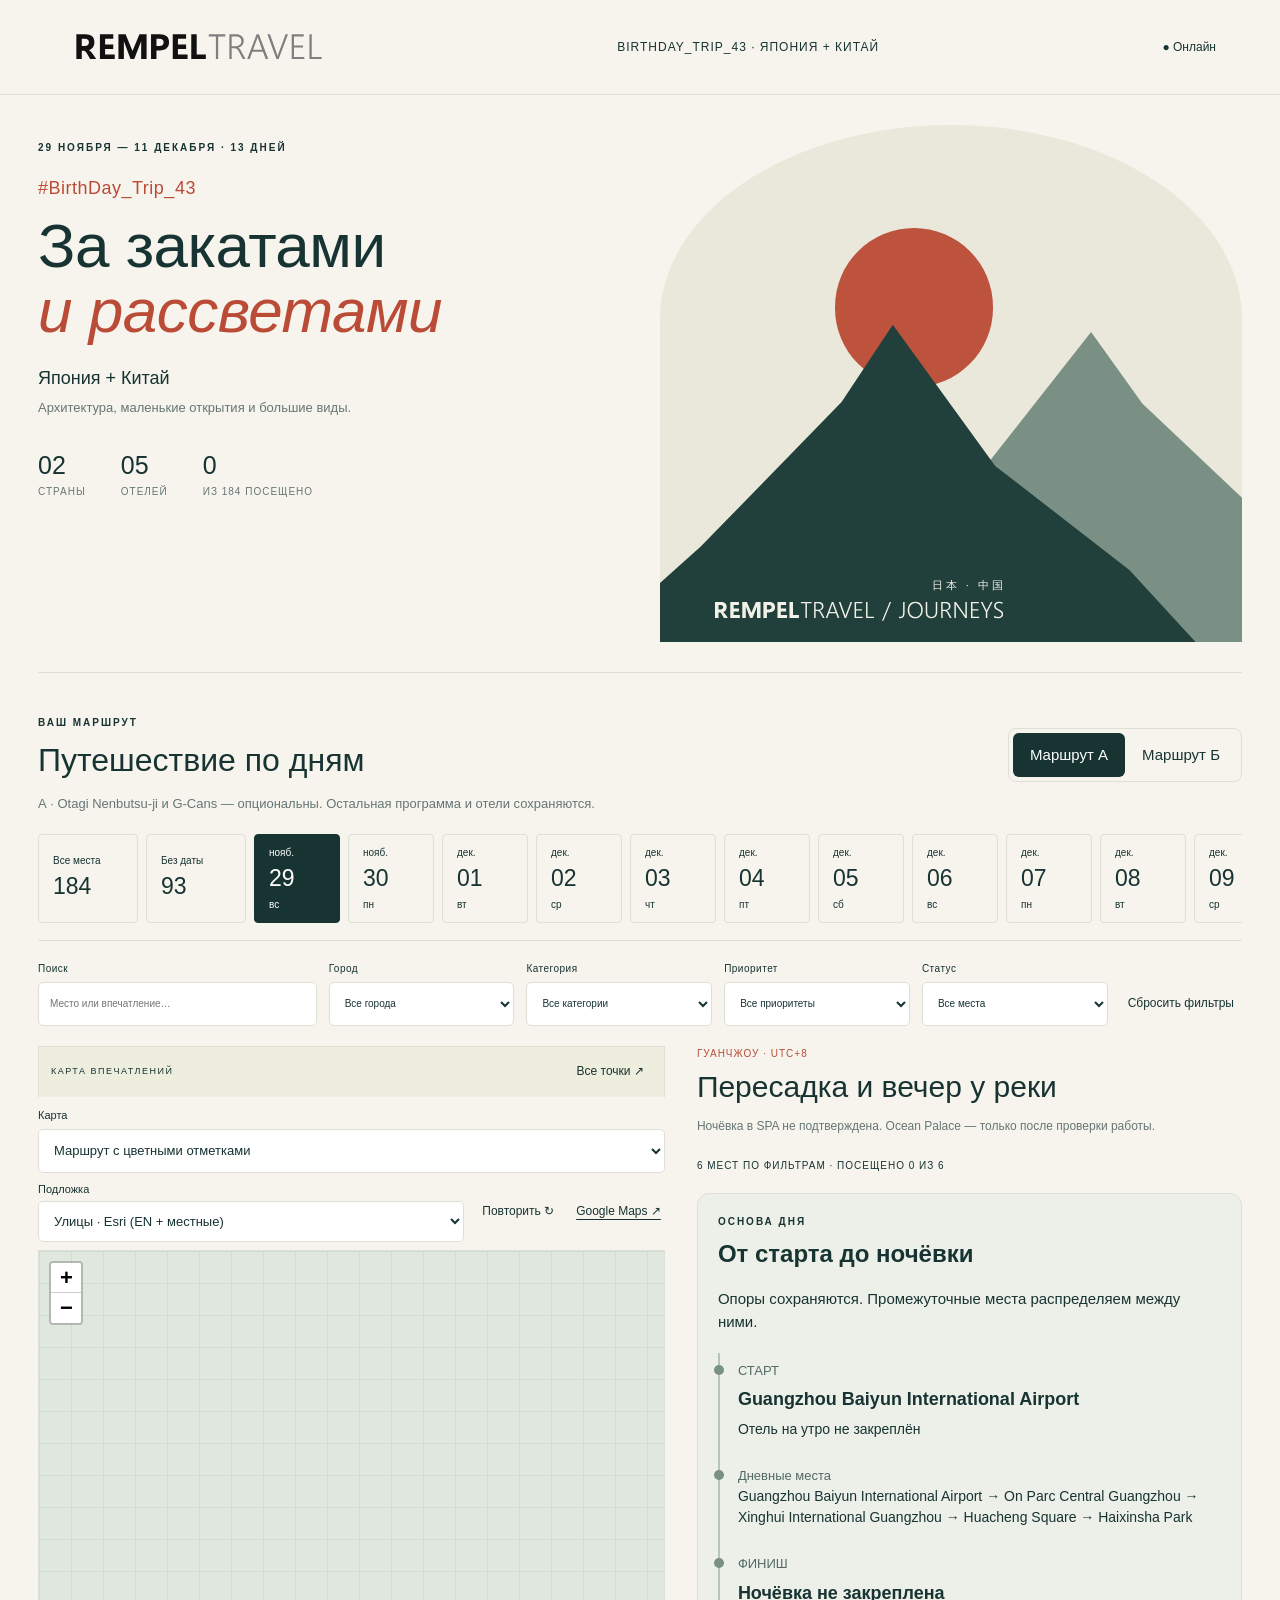
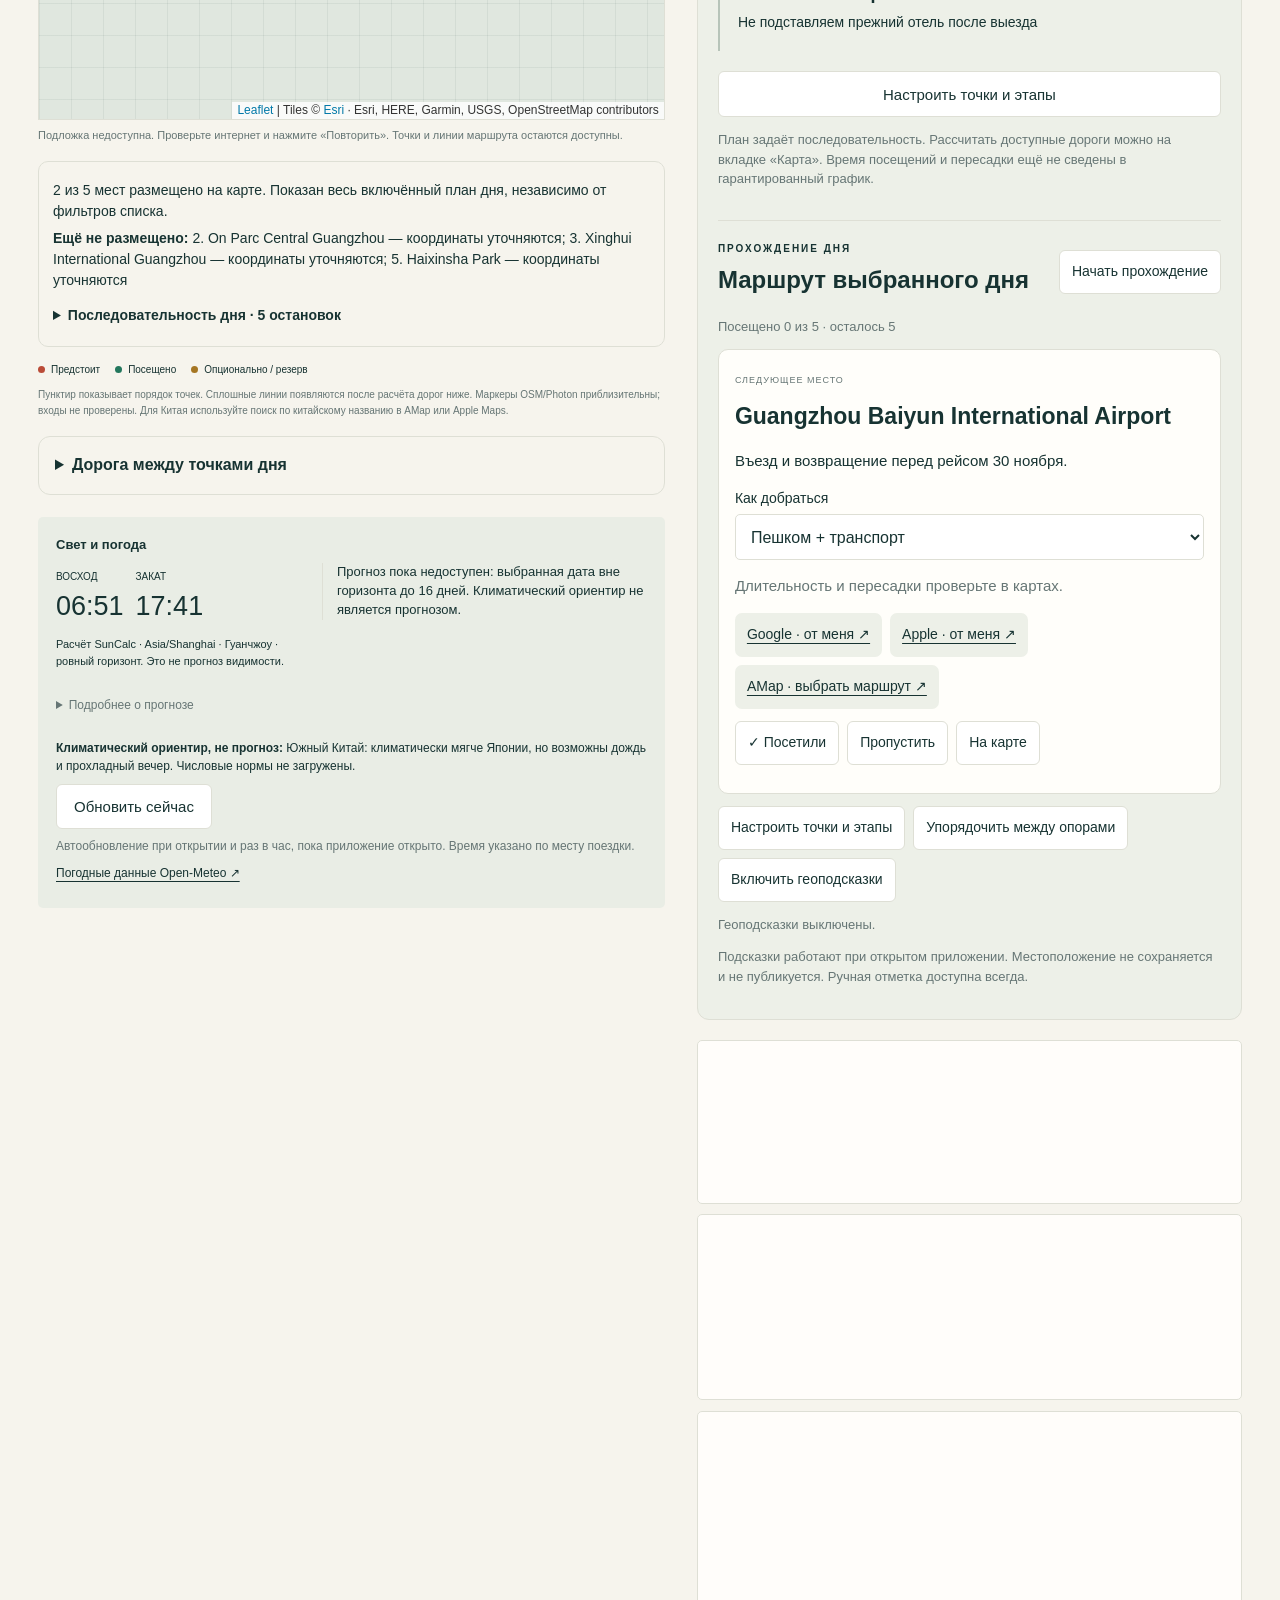
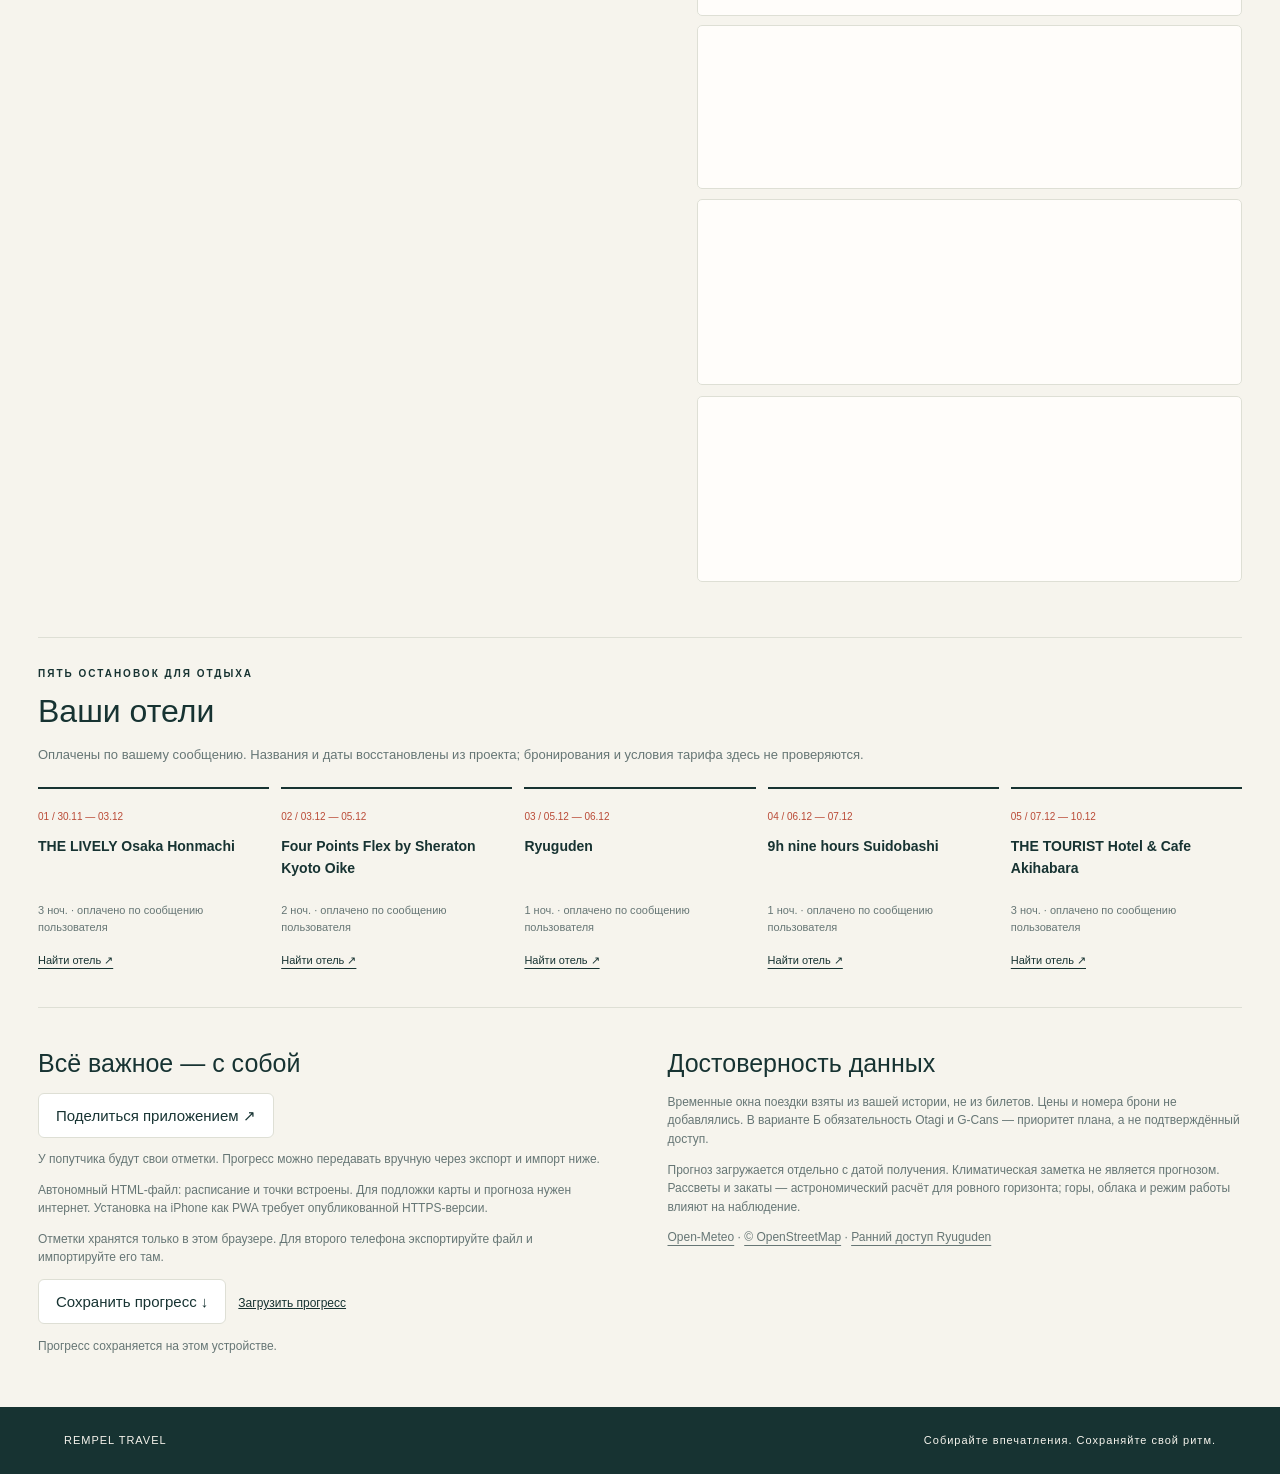
==== commit 469cced5: "Add 24 missing Tokyo locations from user catalogue" ====
--- a/share.html
+++ b/share.html
@@ -738,16 +738,16 @@
 .journey-editor-row .journey-leg-mode{display:flex;align-items:center;flex-wrap:wrap;gap:8px}.journey-leg-mode select{font-family:Calibri,sans-serif;font-size:16px;min-height:44px;max-width:100%;padding:8px}.visit-record{color:#22745e;font-size:12px!important}
 
 .day-plan{padding-bottom:18px;margin-bottom:20px;border-bottom:1px solid var(--line)}.day-plan ol{list-style:none;padding:0;margin:20px 0}.day-plan li{padding:8px 0 18px 18px;border-left:2px solid #b7c4b9;position:relative;overflow-wrap:anywhere}.day-plan li:before{content:"";position:absolute;left:-6px;top:12px;border-radius:50%;width:10px;height:10px;background:#799184}.day-plan li.day-plan-anchor:before{background:#bd4c34}.day-plan small,.day-plan strong,.day-plan span{display:block}.day-plan small{color:#526a63;font-size:13px}.day-plan strong{font-size:18px;margin:5px 0}.day-plan span{font-size:14px;line-height:1.5}.day-plan button{width:100%;min-height:46px}.journey-phase select{display:block;min-height:44px;max-width:100%;font-family:Calibri,sans-serif;font-size:16px}.day-anchor-label{color:#bd4c34;font-weight:bold}
-</style><title>REMPEL TRAVEL · За закатами и рассветами</title><link rel="icon" type="image/svg+xml" href="[data-uri]"></head><body data-mobile-view="day" data-mobile-filters="closed">
-<header><a class="brand" href="./" aria-label="REMPEL TRAVEL"><svg xmlns="http://www.w3.org/2000/svg" viewBox="-50 -50 1093.6047010461334 200" role="img" aria-label="REMPEL TRAVEL"><title>REMPEL TRAVEL</title><desc>Original REMPEL contours, revision 21. TRAVEL: Segoe UI Semilight uppercase; cap height H=H; descriptor #7F7F7F; clear space 0.5H.</desc><g fill="#111111" fill-rule="evenodd" transform="translate(-60 -60)"><path d="M60 60 L96 60 C121 60 133 71 133 92 C133 109 124 120 111 124 C118 127 123 134 128 142 L140.5 160 L116 160 L100 133 C97 128 94 126 89 126 L82 126 L82 160 L60 160 Z M82 78 L82 107 L94 107 C106 107 111 102 111 92 C111 83 106 78 94 78 Z M82 78"/><path d="M155.5 60 L209.5 60 L209.5 78 L176.5 78 L176.5 101 L209.5 101 L209.5 119 L176.5 119 L176.5 142 L215.5 142 L215.5 160 L155.5 160 Z M155.5 60"/><path d="M230.5 60 L259.5 60 L287.5 127 L315.5 60 L344.5 60 L344.5 160 L322.5 160 L322.5 88 L294.5 160 L279.5 160 L252.5 88 L252.5 160 L230.5 160 Z M230.5 60"/><path d="M362.5 60 L397.5 60 C422.5 60 435.5 71 435.5 92 C435.5 113 422.5 125 397.5 125 L384.5 125 L384.5 160 L362.5 160 Z M384.5 78 L384.5 107 L396.5 107 C408.5 107 413.5 102 413.5 92 C413.5 83 408.5 78 396.5 78 Z M384.5 78"/><path d="M450.5 60 L504.5 60 L504.5 78 L471.5 78 L471.5 101 L504.5 101 L504.5 119 L471.5 119 L471.5 142 L510.5 142 L510.5 160 L450.5 160 Z M450.5 60"/><path d="M525.5 60 L547.5 60 L547.5 142 L584.5 142 L584.5 160 L525.5 160 Z M525.5 60"/></g><path fill="#7F7F7F" fill-rule="evenodd" transform="translate(532.9352496631169 -54.11436402190595) scale(1.1425383550697068)" d="M36.377 54.81 L36.377 134.888 L28.259 134.888 L28.259 54.81 L3.052 54.81 L3.052 47.363 L61.646 47.363 L61.646 54.81 Z M123.718 134.888 L110.535 109.802 C109.233 107.32 107.971 105.245 106.751 103.577 C105.53 101.908 104.268 100.576 102.966 99.579 C101.664 98.582 100.271 97.87 98.785 97.443 C97.3 97.015 95.642 96.802 93.811 96.802 L84.167 96.802 L84.167 134.888 L76.05 134.888 L76.05 47.363 L101.257 47.363 C104.553 47.363 107.737 47.852 110.809 48.828 C113.881 49.805 116.618 51.249 119.019 53.162 C121.419 55.074 123.342 57.475 124.786 60.364 C126.231 63.253 126.953 66.61 126.953 70.435 C126.953 73.527 126.485 76.375 125.549 78.979 C124.613 81.584 123.281 83.893 121.552 85.907 C119.822 87.921 117.727 89.63 115.265 91.034 C112.803 92.438 110.026 93.486 106.934 94.177 L106.934 94.421 C108.114 94.91 109.192 95.54 110.169 96.313 C111.145 97.087 112.091 98.022 113.007 99.121 C113.922 100.22 114.828 101.481 115.723 102.905 C116.618 104.329 117.554 105.957 118.53 107.788 L133.24 134.888 Z M84.167 54.81 L84.167 89.417 L98.694 89.417 C101.624 89.417 104.309 88.989 106.751 88.135 C109.192 87.28 111.277 86.06 113.007 84.473 C114.736 82.886 116.079 80.973 117.035 78.735 C117.991 76.497 118.469 73.975 118.469 71.167 C118.469 66.081 116.832 62.083 113.556 59.174 C110.28 56.264 105.55 54.81 99.365 54.81 Z M204.834 134.888 L195.19 109.009 L157.654 109.009 L148.254 134.888 L139.221 134.888 L172.546 47.363 L180.725 47.363 L213.867 134.888 Z M178.162 62.683 C177.877 61.91 177.582 61.015 177.277 59.998 C176.971 58.98 176.717 57.821 176.514 56.519 L176.27 56.519 C176.025 57.821 175.751 58.98 175.446 59.998 C175.14 61.015 174.845 61.91 174.561 62.683 L160.4 101.624 L192.444 101.624 Z M250.732 134.888 L242.798 134.888 L210.938 47.363 L220.032 47.363 L244.812 117.31 C245.26 118.612 245.656 119.924 246.002 121.246 C246.348 122.569 246.623 123.942 246.826 125.366 L247.07 125.366 C247.274 124.227 247.559 122.976 247.925 121.613 C248.291 120.249 248.759 118.774 249.329 117.188 L275.147 47.363 L283.936 47.363 Z M297.058 134.888 L297.058 47.363 L339.722 47.363 L339.722 54.81 L305.176 54.81 L305.176 86.914 L337.158 86.914 L337.158 94.238 L305.176 94.238 L305.176 127.502 L341.675 127.502 L341.675 134.888 Z M359.924 134.888 L359.924 47.363 L368.042 47.363 L368.042 127.502 L403.198 127.502 L403.198 134.888 Z "/></svg></a><span class="header-note">BirthDay_Trip_43 · Япония + Китай</span><span id="connection" role="status">● Онлайн</span></header>
-<main><section class="mobile-summary" aria-label="Краткий план"><div class="mobile-summary-top"><span>#BirthDay_Trip_43</span><button id="shareAppTop" class="quiet" type="button">Поделиться ↗</button></div><div class="mobile-cover"><h1><span>За закатами</span><em>и рассветами</em></h1><div class="landscape" aria-hidden="true"><span class="sun"></span><span class="mountain back"></span><span class="mountain"></span><span class="landscape-caption"><span class="landscape-logo-row"><svg class="landscape-wordmark" xmlns="http://www.w3.org/2000/svg" viewBox="-50 -50 1043.6047010461334 200" role="img" aria-label="REMPEL TRAVEL"><title>REMPEL TRAVEL</title><desc>Monochrome REMPEL TRAVEL: original bold REMPEL, uppercase Semilight TRAVEL, equal cap height.</desc><g fill="currentColor" fill-rule="evenodd" transform="translate(-60 -60)"><path d="M60 60 L96 60 C121 60 133 71 133 92 C133 109 124 120 111 124 C118 127 123 134 128 142 L140.5 160 L116 160 L100 133 C97 128 94 126 89 126 L82 126 L82 160 L60 160 Z M82 78 L82 107 L94 107 C106 107 111 102 111 92 C111 83 106 78 94 78 Z M82 78"/><path d="M155.5 60 L209.5 60 L209.5 78 L176.5 78 L176.5 101 L209.5 101 L209.5 119 L176.5 119 L176.5 142 L215.5 142 L215.5 160 L155.5 160 Z M155.5 60"/><path d="M230.5 60 L259.5 60 L287.5 127 L315.5 60 L344.5 60 L344.5 160 L322.5 160 L322.5 88 L294.5 160 L279.5 160 L252.5 88 L252.5 160 L230.5 160 Z M230.5 60"/><path d="M362.5 60 L397.5 60 C422.5 60 435.5 71 435.5 92 C435.5 113 422.5 125 397.5 125 L384.5 125 L384.5 160 L362.5 160 Z M384.5 78 L384.5 107 L396.5 107 C408.5 107 413.5 102 413.5 92 C413.5 83 408.5 78 396.5 78 Z M384.5 78"/><path d="M450.5 60 L504.5 60 L504.5 78 L471.5 78 L471.5 101 L504.5 101 L504.5 119 L471.5 119 L471.5 142 L510.5 142 L510.5 160 L450.5 160 Z M450.5 60"/><path d="M525.5 60 L547.5 60 L547.5 142 L584.5 142 L584.5 160 L525.5 160 Z M525.5 60"/></g><path fill="currentColor" fill-rule="evenodd" transform="translate(532.9352496631169 -54.11436402190595) scale(1.1425383550697068)" d="M36.377 54.81 L36.377 134.888 L28.259 134.888 L28.259 54.81 L3.052 54.81 L3.052 47.363 L61.646 47.363 L61.646 54.81 Z M123.718 134.888 L110.535 109.802 C109.233 107.32 107.971 105.245 106.751 103.577 C105.53 101.908 104.268 100.576 102.966 99.579 C101.664 98.582 100.271 97.87 98.785 97.443 C97.3 97.015 95.642 96.802 93.811 96.802 L84.167 96.802 L84.167 134.888 L76.05 134.888 L76.05 47.363 L101.257 47.363 C104.553 47.363 107.737 47.852 110.809 48.828 C113.881 49.805 116.618 51.249 119.019 53.162 C121.419 55.074 123.342 57.475 124.786 60.364 C126.231 63.253 126.953 66.61 126.953 70.435 C126.953 73.527 126.485 76.375 125.549 78.979 C124.613 81.584 123.281 83.893 121.552 85.907 C119.822 87.921 117.727 89.63 115.265 91.034 C112.803 92.438 110.026 93.486 106.934 94.177 L106.934 94.421 C108.114 94.91 109.192 95.54 110.169 96.313 C111.145 97.087 112.091 98.022 113.007 99.121 C113.922 100.22 114.828 101.481 115.723 102.905 C116.618 104.329 117.554 105.957 118.53 107.788 L133.24 134.888 Z M84.167 54.81 L84.167 89.417 L98.694 89.417 C101.624 89.417 104.309 88.989 106.751 88.135 C109.192 87.28 111.277 86.06 113.007 84.473 C114.736 82.886 116.079 80.973 117.035 78.735 C117.991 76.497 118.469 73.975 118.469 71.167 C118.469 66.081 116.832 62.083 113.556 59.174 C110.28 56.264 105.55 54.81 99.365 54.81 Z M204.834 134.888 L195.19 109.009 L157.654 109.009 L148.254 134.888 L139.221 134.888 L172.546 47.363 L180.725 47.363 L213.867 134.888 Z M178.162 62.683 C177.877 61.91 177.582 61.015 177.277 59.998 C176.971 58.98 176.717 57.821 176.514 56.519 L176.27 56.519 C176.025 57.821 175.751 58.98 175.446 59.998 C175.14 61.015 174.845 61.91 174.561 62.683 L160.4 101.624 L192.444 101.624 Z M250.732 134.888 L242.798 134.888 L210.938 47.363 L220.032 47.363 L244.812 117.31 C245.26 118.612 245.656 119.924 246.002 121.246 C246.348 122.569 246.623 123.942 246.826 125.366 L247.07 125.366 C247.274 124.227 247.559 122.976 247.925 121.613 C248.291 120.249 248.759 118.774 249.329 117.188 L275.147 47.363 L283.936 47.363 Z M297.058 134.888 L297.058 47.363 L339.722 47.363 L339.722 54.81 L305.176 54.81 L305.176 86.914 L337.158 86.914 L337.158 94.238 L305.176 94.238 L305.176 127.502 L341.675 127.502 L341.675 134.888 Z M359.924 134.888 L359.924 47.363 L368.042 47.363 L368.042 127.502 L403.198 127.502 L403.198 134.888 Z "/></svg><span class="landscape-journeys-group"><span class="landscape-language">日本 · 中国</span><span class="landscape-journeys-words"><svg class="landscape-slash" xmlns="http://www.w3.org/2000/svg" viewBox="0 -50 57.04323595928332 200" role="img" aria-label="/"><title>/</title><path fill="currentColor" fill-rule="evenodd" transform="translate(2.022315167971305 -54.11436402190595) scale(1.1425383550697068)" d="M5.676 149.414 L-1.77 149.414 L40.527 47.363 L48.157 47.363 Z "/></svg><svg class="landscape-journeys-word" xmlns="http://www.w3.org/2000/svg" viewBox="0 -50 650.8368053740984 200" role="img" aria-label="JOURNEYS"><title>JOURNEYS</title><path fill="currentColor" fill-rule="evenodd" transform="translate(-1.3249651691469766 -54.11436402190595) scale(1.1425383550697068)" d="M31.799 104.126 C31.799 115.031 29.785 123.128 25.757 128.418 C21.729 133.708 16.032 136.353 8.667 136.353 C7.243 136.353 5.9 136.261 4.639 136.078 C3.377 135.895 2.218 135.6 1.16 135.193 L1.16 127.197 C3.438 128.418 5.981 129.028 8.789 129.028 C13.957 129.028 17.731 126.994 20.111 122.925 C22.491 118.856 23.682 112.59 23.682 104.126 L23.682 47.363 L31.799 47.363 Z M89.539 136.414 C83.232 136.414 77.555 135.264 72.51 132.965 C67.464 130.666 63.182 127.523 59.662 123.535 C56.142 119.548 53.436 114.858 51.544 109.467 C49.652 104.075 48.706 98.287 48.706 92.102 C48.706 85.266 49.652 79.01 51.544 73.334 C53.436 67.657 56.193 62.795 59.814 58.746 C63.436 54.698 67.871 51.544 73.12 49.286 C78.369 47.028 84.351 45.898 91.064 45.898 C97.249 45.898 102.804 47.007 107.727 49.225 C112.651 51.442 116.842 54.515 120.3 58.441 C123.759 62.368 126.414 67.017 128.265 72.388 C130.117 77.759 131.043 83.598 131.043 89.905 C131.043 96.537 130.137 102.692 128.326 108.368 C126.516 114.044 123.851 118.958 120.331 123.108 C116.811 127.258 112.478 130.514 107.33 132.874 C102.183 135.234 96.252 136.414 89.539 136.414 Z M90.21 53.284 C84.92 53.284 80.231 54.291 76.141 56.305 C72.052 58.319 68.604 61.045 65.796 64.484 C62.988 67.922 60.862 71.95 59.418 76.569 C57.973 81.187 57.231 86.1 57.19 91.309 C57.149 96.273 57.79 101.023 59.113 105.56 C60.435 110.097 62.429 114.105 65.094 117.584 C67.759 121.063 71.126 123.84 75.195 125.916 C79.264 127.991 84.025 129.028 89.478 129.028 C94.93 129.028 99.721 128.082 103.851 126.19 C107.981 124.298 111.43 121.674 114.197 118.317 C116.964 114.96 119.049 110.962 120.453 106.323 C121.857 101.685 122.559 96.619 122.559 91.125 C122.559 85.999 121.938 81.136 120.697 76.538 C119.456 71.94 117.523 67.922 114.899 64.484 C112.274 61.045 108.927 58.319 104.858 56.305 C100.789 54.291 95.907 53.284 90.21 53.284 Z M210.388 99.731 C210.388 124.186 199.646 136.414 178.162 136.414 C157.695 136.414 147.461 124.634 147.461 101.074 L147.461 47.363 L155.579 47.363 L155.579 100.342 C155.579 109.945 157.511 117.127 161.377 121.887 C165.243 126.648 171.224 129.028 179.321 129.028 C194.621 129.028 202.271 119.751 202.271 101.196 L202.271 47.363 L210.388 47.363 Z M279.663 134.888 L266.48 109.802 C265.177 107.32 263.916 105.245 262.695 103.577 C261.475 101.908 260.213 100.576 258.911 99.579 C257.609 98.582 256.215 97.87 254.73 97.443 C253.245 97.015 251.587 96.802 249.756 96.802 L240.112 96.802 L240.112 134.888 L231.995 134.888 L231.995 47.363 L257.202 47.363 C260.498 47.363 263.682 47.852 266.754 48.828 C269.826 49.805 272.563 51.249 274.963 53.162 C277.364 55.074 279.287 57.475 280.731 60.364 C282.176 63.253 282.898 66.61 282.898 70.435 C282.898 73.527 282.43 76.375 281.494 78.979 C280.558 81.584 279.226 83.893 277.496 85.907 C275.767 87.921 273.671 89.63 271.21 91.034 C268.748 92.438 265.971 93.486 262.878 94.177 L262.878 94.421 C264.058 94.91 265.137 95.54 266.113 96.313 C267.09 97.087 268.036 98.022 268.951 99.121 C269.867 100.22 270.772 101.481 271.668 102.905 C272.563 104.329 273.499 105.957 274.475 107.788 L289.185 134.888 Z M240.112 54.81 L240.112 89.417 L254.639 89.417 C257.568 89.417 260.254 88.989 262.695 88.135 C265.137 87.28 267.222 86.06 268.951 84.473 C270.681 82.886 272.024 80.973 272.98 78.735 C273.936 76.497 274.414 73.975 274.414 71.167 C274.414 66.081 272.776 62.083 269.501 59.174 C266.225 56.264 261.495 54.81 255.31 54.81 Z M364.014 134.888 L315.43 64.636 C314.819 63.741 314.219 62.826 313.629 61.89 C313.039 60.954 312.561 60.038 312.195 59.143 L311.89 59.143 C311.971 59.875 312.042 60.893 312.103 62.195 C312.164 63.497 312.195 65.125 312.195 67.078 L312.195 134.888 L304.077 134.888 L304.077 47.363 L313.049 47.363 L360.84 116.76 C361.572 117.859 362.234 118.886 362.824 119.843 C363.414 120.799 363.953 121.684 364.441 122.498 L364.746 122.498 C364.583 121.155 364.461 119.649 364.38 117.981 C364.299 116.313 364.258 114.461 364.258 112.427 L364.258 47.363 L372.437 47.363 L372.437 134.888 Z M395.142 134.888 L395.142 47.363 L437.805 47.363 L437.805 54.81 L403.259 54.81 L403.259 86.914 L435.242 86.914 L435.242 94.238 L403.259 94.238 L403.259 127.502 L439.758 127.502 L439.758 134.888 Z M484.314 102.112 L484.314 134.888 L476.196 134.888 L476.196 102.295 L448.731 47.363 L457.947 47.363 L477.966 88.257 C478.21 88.745 478.536 89.478 478.943 90.454 C479.35 91.431 479.838 92.672 480.408 94.177 L480.591 94.177 C480.835 93.445 481.181 92.59 481.628 91.614 C482.076 90.637 482.625 89.539 483.276 88.318 L504.211 47.363 L512.878 47.363 Z M521.24 122.07 C522.705 123.169 524.323 124.156 526.093 125.031 C527.863 125.905 529.673 126.638 531.525 127.228 C533.376 127.818 535.238 128.265 537.109 128.571 C538.981 128.876 540.772 129.028 542.481 129.028 C549.113 129.028 554.077 127.747 557.373 125.183 C560.669 122.62 562.317 118.937 562.317 114.136 C562.317 111.816 561.93 109.792 561.157 108.063 C560.384 106.333 559.184 104.716 557.556 103.21 C555.929 101.705 553.874 100.21 551.392 98.724 C548.91 97.239 545.98 95.561 542.603 93.689 C538.859 91.654 535.655 89.732 532.99 87.921 C530.324 86.11 528.147 84.259 526.459 82.367 C524.77 80.475 523.529 78.43 522.736 76.233 C521.942 74.036 521.545 71.533 521.545 68.726 C521.545 65.186 522.298 62.012 523.804 59.204 C525.309 56.396 527.344 54.006 529.907 52.032 C532.471 50.059 535.472 48.543 538.91 47.485 C542.348 46.427 546.021 45.898 549.927 45.898 C556.803 45.898 562.561 46.855 567.2 48.767 L567.2 57.739 C562.032 54.769 555.969 53.284 549.011 53.284 C546.407 53.284 543.955 53.599 541.657 54.23 C539.358 54.86 537.343 55.786 535.614 57.007 C533.885 58.228 532.522 59.743 531.525 61.554 C530.528 63.365 530.029 65.47 530.029 67.871 C530.029 70.15 530.365 72.113 531.036 73.761 C531.708 75.409 532.786 76.965 534.271 78.43 C535.756 79.895 537.71 81.35 540.131 82.794 C542.552 84.239 545.512 85.897 549.011 87.769 C552.673 89.722 555.868 91.624 558.594 93.475 C561.32 95.327 563.588 97.26 565.399 99.274 C567.21 101.288 568.563 103.424 569.458 105.682 C570.353 107.941 570.801 110.453 570.801 113.22 C570.801 117.045 570.089 120.412 568.665 123.322 C567.24 126.231 565.247 128.642 562.683 130.554 C560.12 132.467 557.068 133.911 553.528 134.888 C549.988 135.864 546.102 136.353 541.87 136.353 C540.487 136.353 538.839 136.241 536.926 136.017 C535.014 135.793 533.081 135.468 531.128 135.04 C529.175 134.613 527.313 134.104 525.543 133.514 C523.773 132.924 522.339 132.284 521.24 131.592 Z "/></svg></span></span></span></span></div></div><div id="mobileDayTitle"></div><div id="mobileDayProgress"></div><div class="mobile-light-row"><div id="mobileLight" class="mobile-light"></div><div id="mobileForecast" class="mobile-forecast" role="status"></div></div></section><section class="hero"><div class="hero-copy"><div class="eyebrow">29 НОЯБРЯ — 11 ДЕКАБРЯ · 13 ДНЕЙ</div><div class="trip-hashtag">#BirthDay_Trip_43</div><h1>За закатами<br><em>и рассветами</em></h1><p>Япония + Китай<br><span>Архитектура, маленькие открытия и большие виды.</span></p><div class="trip-stats"><span>02 <small>страны</small></span><span>05 <small>отелей</small></span><span id="progress">0 <small>посещено</small></span></div></div><div class="landscape" aria-hidden="true"><span class="sun"></span><span class="mountain back"></span><span class="mountain"></span><span class="landscape-caption"><span class="landscape-logo-row"><svg class="landscape-wordmark" xmlns="http://www.w3.org/2000/svg" viewBox="-50 -50 1043.6047010461334 200" role="img" aria-label="REMPEL TRAVEL"><title>REMPEL TRAVEL</title><desc>Monochrome REMPEL TRAVEL: original bold REMPEL, uppercase Semilight TRAVEL, equal cap height.</desc><g fill="currentColor" fill-rule="evenodd" transform="translate(-60 -60)"><path d="M60 60 L96 60 C121 60 133 71 133 92 C133 109 124 120 111 124 C118 127 123 134 128 142 L140.5 160 L116 160 L100 133 C97 128 94 126 89 126 L82 126 L82 160 L60 160 Z M82 78 L82 107 L94 107 C106 107 111 102 111 92 C111 83 106 78 94 78 Z M82 78"/><path d="M155.5 60 L209.5 60 L209.5 78 L176.5 78 L176.5 101 L209.5 101 L209.5 119 L176.5 119 L176.5 142 L215.5 142 L215.5 160 L155.5 160 Z M155.5 60"/><path d="M230.5 60 L259.5 60 L287.5 127 L315.5 60 L344.5 60 L344.5 160 L322.5 160 L322.5 88 L294.5 160 L279.5 160 L252.5 88 L252.5 160 L230.5 160 Z M230.5 60"/><path d="M362.5 60 L397.5 60 C422.5 60 435.5 71 435.5 92 C435.5 113 422.5 125 397.5 125 L384.5 125 L384.5 160 L362.5 160 Z M384.5 78 L384.5 107 L396.5 107 C408.5 107 413.5 102 413.5 92 C413.5 83 408.5 78 396.5 78 Z M384.5 78"/><path d="M450.5 60 L504.5 60 L504.5 78 L471.5 78 L471.5 101 L504.5 101 L504.5 119 L471.5 119 L471.5 142 L510.5 142 L510.5 160 L450.5 160 Z M450.5 60"/><path d="M525.5 60 L547.5 60 L547.5 142 L584.5 142 L584.5 160 L525.5 160 Z M525.5 60"/></g><path fill="currentColor" fill-rule="evenodd" transform="translate(532.9352496631169 -54.11436402190595) scale(1.1425383550697068)" d="M36.377 54.81 L36.377 134.888 L28.259 134.888 L28.259 54.81 L3.052 54.81 L3.052 47.363 L61.646 47.363 L61.646 54.81 Z M123.718 134.888 L110.535 109.802 C109.233 107.32 107.971 105.245 106.751 103.577 C105.53 101.908 104.268 100.576 102.966 99.579 C101.664 98.582 100.271 97.87 98.785 97.443 C97.3 97.015 95.642 96.802 93.811 96.802 L84.167 96.802 L84.167 134.888 L76.05 134.888 L76.05 47.363 L101.257 47.363 C104.553 47.363 107.737 47.852 110.809 48.828 C113.881 49.805 116.618 51.249 119.019 53.162 C121.419 55.074 123.342 57.475 124.786 60.364 C126.231 63.253 126.953 66.61 126.953 70.435 C126.953 73.527 126.485 76.375 125.549 78.979 C124.613 81.584 123.281 83.893 121.552 85.907 C119.822 87.921 117.727 89.63 115.265 91.034 C112.803 92.438 110.026 93.486 106.934 94.177 L106.934 94.421 C108.114 94.91 109.192 95.54 110.169 96.313 C111.145 97.087 112.091 98.022 113.007 99.121 C113.922 100.22 114.828 101.481 115.723 102.905 C116.618 104.329 117.554 105.957 118.53 107.788 L133.24 134.888 Z M84.167 54.81 L84.167 89.417 L98.694 89.417 C101.624 89.417 104.309 88.989 106.751 88.135 C109.192 87.28 111.277 86.06 113.007 84.473 C114.736 82.886 116.079 80.973 117.035 78.735 C117.991 76.497 118.469 73.975 118.469 71.167 C118.469 66.081 116.832 62.083 113.556 59.174 C110.28 56.264 105.55 54.81 99.365 54.81 Z M204.834 134.888 L195.19 109.009 L157.654 109.009 L148.254 134.888 L139.221 134.888 L172.546 47.363 L180.725 47.363 L213.867 134.888 Z M178.162 62.683 C177.877 61.91 177.582 61.015 177.277 59.998 C176.971 58.98 176.717 57.821 176.514 56.519 L176.27 56.519 C176.025 57.821 175.751 58.98 175.446 59.998 C175.14 61.015 174.845 61.91 174.561 62.683 L160.4 101.624 L192.444 101.624 Z M250.732 134.888 L242.798 134.888 L210.938 47.363 L220.032 47.363 L244.812 117.31 C245.26 118.612 245.656 119.924 246.002 121.246 C246.348 122.569 246.623 123.942 246.826 125.366 L247.07 125.366 C247.274 124.227 247.559 122.976 247.925 121.613 C248.291 120.249 248.759 118.774 249.329 117.188 L275.147 47.363 L283.936 47.363 Z M297.058 134.888 L297.058 47.363 L339.722 47.363 L339.722 54.81 L305.176 54.81 L305.176 86.914 L337.158 86.914 L337.158 94.238 L305.176 94.238 L305.176 127.502 L341.675 127.502 L341.675 134.888 Z M359.924 134.888 L359.924 47.363 L368.042 47.363 L368.042 127.502 L403.198 127.502 L403.198 134.888 Z "/></svg><span class="landscape-journeys-group"><span class="landscape-language">日本 · 中国</span><span class="landscape-journeys-words"><svg class="landscape-slash" xmlns="http://www.w3.org/2000/svg" viewBox="0 -50 57.04323595928332 200" role="img" aria-label="/"><title>/</title><path fill="currentColor" fill-rule="evenodd" transform="translate(2.022315167971305 -54.11436402190595) scale(1.1425383550697068)" d="M5.676 149.414 L-1.77 149.414 L40.527 47.363 L48.157 47.363 Z "/></svg><svg class="landscape-journeys-word" xmlns="http://www.w3.org/2000/svg" viewBox="0 -50 650.8368053740984 200" role="img" aria-label="JOURNEYS"><title>JOURNEYS</title><path fill="currentColor" fill-rule="evenodd" transform="translate(-1.3249651691469766 -54.11436402190595) scale(1.1425383550697068)" d="M31.799 104.126 C31.799 115.031 29.785 123.128 25.757 128.418 C21.729 133.708 16.032 136.353 8.667 136.353 C7.243 136.353 5.9 136.261 4.639 136.078 C3.377 135.895 2.218 135.6 1.16 135.193 L1.16 127.197 C3.438 128.418 5.981 129.028 8.789 129.028 C13.957 129.028 17.731 126.994 20.111 122.925 C22.491 118.856 23.682 112.59 23.682 104.126 L23.682 47.363 L31.799 47.363 Z M89.539 136.414 C83.232 136.414 77.555 135.264 72.51 132.965 C67.464 130.666 63.182 127.523 59.662 123.535 C56.142 119.548 53.436 114.858 51.544 109.467 C49.652 104.075 48.706 98.287 48.706 92.102 C48.706 85.266 49.652 79.01 51.544 73.334 C53.436 67.657 56.193 62.795 59.814 58.746 C63.436 54.698 67.871 51.544 73.12 49.286 C78.369 47.028 84.351 45.898 91.064 45.898 C97.249 45.898 102.804 47.007 107.727 49.225 C112.651 51.442 116.842 54.515 120.3 58.441 C123.759 62.368 126.414 67.017 128.265 72.388 C130.117 77.759 131.043 83.598 131.043 89.905 C131.043 96.537 130.137 102.692 128.326 108.368 C126.516 114.044 123.851 118.958 120.331 123.108 C116.811 127.258 112.478 130.514 107.33 132.874 C102.183 135.234 96.252 136.414 89.539 136.414 Z M90.21 53.284 C84.92 53.284 80.231 54.291 76.141 56.305 C72.052 58.319 68.604 61.045 65.796 64.484 C62.988 67.922 60.862 71.95 59.418 76.569 C57.973 81.187 57.231 86.1 57.19 91.309 C57.149 96.273 57.79 101.023 59.113 105.56 C60.435 110.097 62.429 114.105 65.094 117.584 C67.759 121.063 71.126 123.84 75.195 125.916 C79.264 127.991 84.025 129.028 89.478 129.028 C94.93 129.028 99.721 128.082 103.851 126.19 C107.981 124.298 111.43 121.674 114.197 118.317 C116.964 114.96 119.049 110.962 120.453 106.323 C121.857 101.685 122.559 96.619 122.559 91.125 C122.559 85.999 121.938 81.136 120.697 76.538 C119.456 71.94 117.523 67.922 114.899 64.484 C112.274 61.045 108.927 58.319 104.858 56.305 C100.789 54.291 95.907 53.284 90.21 53.284 Z M210.388 99.731 C210.388 124.186 199.646 136.414 178.162 136.414 C157.695 136.414 147.461 124.634 147.461 101.074 L147.461 47.363 L155.579 47.363 L155.579 100.342 C155.579 109.945 157.511 117.127 161.377 121.887 C165.243 126.648 171.224 129.028 179.321 129.028 C194.621 129.028 202.271 119.751 202.271 101.196 L202.271 47.363 L210.388 47.363 Z M279.663 134.888 L266.48 109.802 C265.177 107.32 263.916 105.245 262.695 103.577 C261.475 101.908 260.213 100.576 258.911 99.579 C257.609 98.582 256.215 97.87 254.73 97.443 C253.245 97.015 251.587 96.802 249.756 96.802 L240.112 96.802 L240.112 134.888 L231.995 134.888 L231.995 47.363 L257.202 47.363 C260.498 47.363 263.682 47.852 266.754 48.828 C269.826 49.805 272.563 51.249 274.963 53.162 C277.364 55.074 279.287 57.475 280.731 60.364 C282.176 63.253 282.898 66.61 282.898 70.435 C282.898 73.527 282.43 76.375 281.494 78.979 C280.558 81.584 279.226 83.893 277.496 85.907 C275.767 87.921 273.671 89.63 271.21 91.034 C268.748 92.438 265.971 93.486 262.878 94.177 L262.878 94.421 C264.058 94.91 265.137 95.54 266.113 96.313 C267.09 97.087 268.036 98.022 268.951 99.121 C269.867 100.22 270.772 101.481 271.668 102.905 C272.563 104.329 273.499 105.957 274.475 107.788 L289.185 134.888 Z M240.112 54.81 L240.112 89.417 L254.639 89.417 C257.568 89.417 260.254 88.989 262.695 88.135 C265.137 87.28 267.222 86.06 268.951 84.473 C270.681 82.886 272.024 80.973 272.98 78.735 C273.936 76.497 274.414 73.975 274.414 71.167 C274.414 66.081 272.776 62.083 269.501 59.174 C266.225 56.264 261.495 54.81 255.31 54.81 Z M364.014 134.888 L315.43 64.636 C314.819 63.741 314.219 62.826 313.629 61.89 C313.039 60.954 312.561 60.038 312.195 59.143 L311.89 59.143 C311.971 59.875 312.042 60.893 312.103 62.195 C312.164 63.497 312.195 65.125 312.195 67.078 L312.195 134.888 L304.077 134.888 L304.077 47.363 L313.049 47.363 L360.84 116.76 C361.572 117.859 362.234 118.886 362.824 119.843 C363.414 120.799 363.953 121.684 364.441 122.498 L364.746 122.498 C364.583 121.155 364.461 119.649 364.38 117.981 C364.299 116.313 364.258 114.461 364.258 112.427 L364.258 47.363 L372.437 47.363 L372.437 134.888 Z M395.142 134.888 L395.142 47.363 L437.805 47.363 L437.805 54.81 L403.259 54.81 L403.259 86.914 L435.242 86.914 L435.242 94.238 L403.259 94.238 L403.259 127.502 L439.758 127.502 L439.758 134.888 Z M484.314 102.112 L484.314 134.888 L476.196 134.888 L476.196 102.295 L448.731 47.363 L457.947 47.363 L477.966 88.257 C478.21 88.745 478.536 89.478 478.943 90.454 C479.35 91.431 479.838 92.672 480.408 94.177 L480.591 94.177 C480.835 93.445 481.181 92.59 481.628 91.614 C482.076 90.637 482.625 89.539 483.276 88.318 L504.211 47.363 L512.878 47.363 Z M521.24 122.07 C522.705 123.169 524.323 124.156 526.093 125.031 C527.863 125.905 529.673 126.638 531.525 127.228 C533.376 127.818 535.238 128.265 537.109 128.571 C538.981 128.876 540.772 129.028 542.481 129.028 C549.113 129.028 554.077 127.747 557.373 125.183 C560.669 122.62 562.317 118.937 562.317 114.136 C562.317 111.816 561.93 109.792 561.157 108.063 C560.384 106.333 559.184 104.716 557.556 103.21 C555.929 101.705 553.874 100.21 551.392 98.724 C548.91 97.239 545.98 95.561 542.603 93.689 C538.859 91.654 535.655 89.732 532.99 87.921 C530.324 86.11 528.147 84.259 526.459 82.367 C524.77 80.475 523.529 78.43 522.736 76.233 C521.942 74.036 521.545 71.533 521.545 68.726 C521.545 65.186 522.298 62.012 523.804 59.204 C525.309 56.396 527.344 54.006 529.907 52.032 C532.471 50.059 535.472 48.543 538.91 47.485 C542.348 46.427 546.021 45.898 549.927 45.898 C556.803 45.898 562.561 46.855 567.2 48.767 L567.2 57.739 C562.032 54.769 555.969 53.284 549.011 53.284 C546.407 53.284 543.955 53.599 541.657 54.23 C539.358 54.86 537.343 55.786 535.614 57.007 C533.885 58.228 532.522 59.743 531.525 61.554 C530.528 63.365 530.029 65.47 530.029 67.871 C530.029 70.15 530.365 72.113 531.036 73.761 C531.708 75.409 532.786 76.965 534.271 78.43 C535.756 79.895 537.71 81.35 540.131 82.794 C542.552 84.239 545.512 85.897 549.011 87.769 C552.673 89.722 555.868 91.624 558.594 93.475 C561.32 95.327 563.588 97.26 565.399 99.274 C567.21 101.288 568.563 103.424 569.458 105.682 C570.353 107.941 570.801 110.453 570.801 113.22 C570.801 117.045 570.089 120.412 568.665 123.322 C567.24 126.231 565.247 128.642 562.683 130.554 C560.12 132.467 557.068 133.911 553.528 134.888 C549.988 135.864 546.102 136.353 541.87 136.353 C540.487 136.353 538.839 136.241 536.926 136.017 C535.014 135.793 533.081 135.468 531.128 135.04 C529.175 134.613 527.313 134.104 525.543 133.514 C523.773 132.924 522.339 132.284 521.24 131.592 Z "/></svg></span></span></span></span></div></section>
-<section class="toolbar"><div><div class="eyebrow">ВАШ МАРШРУТ</div><h2>Путешествие по дням</h2></div><div class="variant" aria-label="Вариант маршрута"><button id="variantA" aria-pressed="true">Маршрут А</button><button id="variantB" aria-pressed="false">Маршрут Б</button></div></section><p id="variantNote" class="muted"></p>
-<nav id="days" aria-label="Дни путешествия"></nav>
-<div class="mobile-tools"><button id="mobileFilters" type="button" aria-expanded="false">Фильтры <span aria-hidden="true">☷</span></button></div><section class="filters" aria-label="Фильтры"><label class="search">Поиск<input id="search" type="search" placeholder="Место или впечатление…"></label><label>Город<select id="city"><option value="">Все города</option></select></label><label>Категория<select id="category"><option value="">Все категории</option></select></label><label>Приоритет<select id="priority"><option value="">Все приоритеты</option><option value="main">Обязательно</option><option value="optional">По желанию</option><option value="reserve">Резерв</option></select></label><label>Статус<select id="status"><option value="">Все места</option><option value="pending">Предстоит</option><option value="visited">Посещено</option></select></label><button id="clearFilters" class="quiet">Сбросить фильтры</button></section>
-<section class="journey"><div class="map-column"><div class="map-heading"><span>КАРТА ВПЕЧАТЛЕНИЙ</span><button id="fit" class="quiet">Все точки ↗</button></div><div class="map-mode-controls"><label>Карта<select id="mapMode"><option value="google">Google Maps · русский</option><option value="route">Маршрут с цветными отметками</option></select></label><label id="googlePlaceField">Показать на Google-карте<select id="googlePlace"><option value="">Обзор города</option></select></label></div><div class="map-source-controls"><label id="esriSourceField">Подложка <select id="mapProvider"><option value="english">Английские названия · Esri</option><option value="streets">Улицы · Esri (EN + местные)</option></select></label><button id="retryMap" class="quiet">Повторить ↻</button><a id="googleMap" class="google-map-link" href="https://www.google.com/maps/" target="_blank" rel="noopener">Google Maps ↗</a></div><iframe id="googleFrame" title="Google Maps — карта выбранного дня или места" loading="lazy" referrerpolicy="strict-origin-when-cross-origin" allowfullscreen></iframe><div id="map" aria-label="Интерактивная карта маршрута" hidden></div><p id="mapState" class="map-load-state" role="status">Загружаем карту…</p><section id="mapItinerary" class="map-itinerary" hidden><p id="mapPlanCoverage" role="status"></p><p id="mapPlanMissing"></p><details><summary id="mapSequenceTitle">Последовательность дня</summary><ol id="mapSequence"></ol></details></section><div class="legend"><span><i></i>Предстоит</span><span><i class="green"></i>Посещено</span><span><i class="orange"></i>Опционально / резерв</span></div><p class="map-disclaimer">Пунктир показывает порядок точек. Сплошные линии появляются после расчёта дорог ниже. Маркеры OSM/Photon приблизительны; входы не проверены. Для Китая используйте поиск по китайскому названию в AMap или Apple Maps.</p><section id="roadRoutes" class="road-routes" aria-label="Маршруты по дорогам"></section><div id="weather" class="weather"></div></div><div class="day-column"><div id="dayIntro"></div><section id="journeyFollow" class="journey-follow" aria-label="Прохождение маршрута"></section><div id="places" aria-live="polite"></div></div></section>
-<section class="stays"><div class="eyebrow">ПЯТЬ ОСТАНОВОК ДЛЯ ОТДЫХА</div><h2>Ваши отели</h2><p class="muted">Оплачены по вашему сообщению. Названия и даты восстановлены из проекта; бронирования и условия тарифа здесь не проверяются.</p><div id="hotels"></div></section>
-<section class="practical"><div><h2>Всё важное — с собой</h2><button id="shareAppMore" type="button">Поделиться приложением ↗</button><p>У попутчика будут свои отметки. Прогресс можно передавать вручную через экспорт и импорт ниже.</p><p>Автономный HTML-файл: расписание и точки встроены. Для подложки карты и прогноза нужен интернет. Установка на iPhone как PWA требует опубликованной HTTPS-версии.</p><p>Отметки хранятся только в этом браузере. Для второго телефона экспортируйте файл и импортируйте его там.</p><button id="export">Сохранить прогресс ↓</button><label class="import">Загрузить прогресс<input id="import" type="file" accept="application/json,.json"></label><p id="storageStatus" role="status"></p></div><div><h2>Достоверность данных</h2><p>Временные окна поездки взяты из вашей истории, не из билетов. Цены и номера брони не добавлялись. В варианте Б обязательность Otagi и G-Cans — приоритет плана, а не подтверждённый доступ.</p><p>Прогноз загружается отдельно с датой получения. Климатическая заметка не является прогнозом. Рассветы и закаты — астрономический расчёт для ровного горизонта; горы, облака и режим работы влияют на наблюдение.</p><p><a href="https://open-meteo.com/en/docs" target="_blank" rel="noopener">Open-Meteo</a> · <a href="https://www.openstreetmap.org/copyright" target="_blank" rel="noopener">© OpenStreetMap</a> · <a href="https://www.princehotels.co.jp/hakone-area/sanpo/en/" target="_blank" rel="noopener">Ранний доступ Ryuguden</a></p></div></section></main>
-<footer><span>REMPEL TRAVEL</span><span>Собирайте впечатления. Сохраняйте свой ритм.</span></footer><nav class="mobile-nav" aria-label="Основные разделы"><button data-mobile-screen="day" aria-current="page"><span aria-hidden="true">☷</span>День</button><button data-mobile-screen="map"><span aria-hidden="true">⌖</span>Карта</button><button data-mobile-screen="catalog"><span aria-hidden="true">▦</span>Каталог</button><button data-mobile-screen="stays"><span aria-hidden="true">⌂</span>Отели</button><button data-mobile-screen="more"><span aria-hidden="true">···</span>Ещё</button></nav><dialog id="shareDialog"><button id="closeShare" class="quiet" type="button" aria-label="Закрыть">✕</button><h2>Поездка вдвоём</h2><p id="shareExplanation"></p><button id="shareLink" type="button">Отправить ссылку</button><a id="downloadApp" class="download-app" download="REMPELtravel.html" href="./share.html">Скачать HTML для передачи ↓</a><p>Маршрут будет одинаковым, галочки — отдельными на каждом телефоне. Для переноса отметок используйте «Сохранить прогресс» и «Загрузить прогресс».</p><p class="muted">На iPhone удобнее опубликованная HTTPS-ссылка: файл HTML может открыться в просмотрщике без интерактивных функций.</p><p id="shareStatus" role="status"></p></dialog><dialog id="journeyEditor"><button type="button" id="closeJourneyEditor" class="quiet" aria-label="Закрыть редактор">✕</button><div id="journeyEditorBody"></div></dialog><dialog id="journeyProposal"><button type="button" id="closeJourneyProposal" class="quiet" aria-label="Закрыть предложение">✕</button><div id="journeyProposalBody"></div><button type="button" id="journeyApply">Подтвердить новый порядок</button></dialog><dialog id="nearbyDialog"><h2 id="nearbyTitle"></h2><p>Близость по GPS не доказывает посещение. Подтвердите сами.</p><div class="nearby-actions"><button type="button" id="nearbyYes">✓ Да, посетили</button><button type="button" id="nearbyLater">Ещё осматриваем</button><button type="button" id="nearbyPassed">Прошли мимо</button></div><p class="journey-help">Отметку можно отменить в карточке места.</p></dialog><div id="toast" role="status"></div><dialog id="detail"><button id="closeDetail" aria-label="Закрыть карточку">✕</button><div id="detailBody"></div></dialog>
+</style><title>REMPEL TRAVEL · За закатами и рассветами</title><link rel="icon" type="image/svg+xml" href="[data-uri]"></head><body data-mobile-view="day" data-mobile-filters="closed">
+<header><a class="brand" href="./" aria-label="REMPEL TRAVEL"><svg xmlns="http://www.w3.org/2000/svg" viewBox="-50 -50 1093.6047010461334 200" role="img" aria-label="REMPEL TRAVEL"><title>REMPEL TRAVEL</title><desc>Original REMPEL contours, revision 21. TRAVEL: Segoe UI Semilight uppercase; cap height H=H; descriptor #7F7F7F; clear space 0.5H.</desc><g fill="#111111" fill-rule="evenodd" transform="translate(-60 -60)"><path d="M60 60 L96 60 C121 60 133 71 133 92 C133 109 124 120 111 124 C118 127 123 134 128 142 L140.5 160 L116 160 L100 133 C97 128 94 126 89 126 L82 126 L82 160 L60 160 Z M82 78 L82 107 L94 107 C106 107 111 102 111 92 C111 83 106 78 94 78 Z M82 78"/><path d="M155.5 60 L209.5 60 L209.5 78 L176.5 78 L176.5 101 L209.5 101 L209.5 119 L176.5 119 L176.5 142 L215.5 142 L215.5 160 L155.5 160 Z M155.5 60"/><path d="M230.5 60 L259.5 60 L287.5 127 L315.5 60 L344.5 60 L344.5 160 L322.5 160 L322.5 88 L294.5 160 L279.5 160 L252.5 88 L252.5 160 L230.5 160 Z M230.5 60"/><path d="M362.5 60 L397.5 60 C422.5 60 435.5 71 435.5 92 C435.5 113 422.5 125 397.5 125 L384.5 125 L384.5 160 L362.5 160 Z M384.5 78 L384.5 107 L396.5 107 C408.5 107 413.5 102 413.5 92 C413.5 83 408.5 78 396.5 78 Z M384.5 78"/><path d="M450.5 60 L504.5 60 L504.5 78 L471.5 78 L471.5 101 L504.5 101 L504.5 119 L471.5 119 L471.5 142 L510.5 142 L510.5 160 L450.5 160 Z M450.5 60"/><path d="M525.5 60 L547.5 60 L547.5 142 L584.5 142 L584.5 160 L525.5 160 Z M525.5 60"/></g><path fill="#7F7F7F" fill-rule="evenodd" transform="translate(532.9352496631169 -54.11436402190595) scale(1.1425383550697068)" d="M36.377 54.81 L36.377 134.888 L28.259 134.888 L28.259 54.81 L3.052 54.81 L3.052 47.363 L61.646 47.363 L61.646 54.81 Z M123.718 134.888 L110.535 109.802 C109.233 107.32 107.971 105.245 106.751 103.577 C105.53 101.908 104.268 100.576 102.966 99.579 C101.664 98.582 100.271 97.87 98.785 97.443 C97.3 97.015 95.642 96.802 93.811 96.802 L84.167 96.802 L84.167 134.888 L76.05 134.888 L76.05 47.363 L101.257 47.363 C104.553 47.363 107.737 47.852 110.809 48.828 C113.881 49.805 116.618 51.249 119.019 53.162 C121.419 55.074 123.342 57.475 124.786 60.364 C126.231 63.253 126.953 66.61 126.953 70.435 C126.953 73.527 126.485 76.375 125.549 78.979 C124.613 81.584 123.281 83.893 121.552 85.907 C119.822 87.921 117.727 89.63 115.265 91.034 C112.803 92.438 110.026 93.486 106.934 94.177 L106.934 94.421 C108.114 94.91 109.192 95.54 110.169 96.313 C111.145 97.087 112.091 98.022 113.007 99.121 C113.922 100.22 114.828 101.481 115.723 102.905 C116.618 104.329 117.554 105.957 118.53 107.788 L133.24 134.888 Z M84.167 54.81 L84.167 89.417 L98.694 89.417 C101.624 89.417 104.309 88.989 106.751 88.135 C109.192 87.28 111.277 86.06 113.007 84.473 C114.736 82.886 116.079 80.973 117.035 78.735 C117.991 76.497 118.469 73.975 118.469 71.167 C118.469 66.081 116.832 62.083 113.556 59.174 C110.28 56.264 105.55 54.81 99.365 54.81 Z M204.834 134.888 L195.19 109.009 L157.654 109.009 L148.254 134.888 L139.221 134.888 L172.546 47.363 L180.725 47.363 L213.867 134.888 Z M178.162 62.683 C177.877 61.91 177.582 61.015 177.277 59.998 C176.971 58.98 176.717 57.821 176.514 56.519 L176.27 56.519 C176.025 57.821 175.751 58.98 175.446 59.998 C175.14 61.015 174.845 61.91 174.561 62.683 L160.4 101.624 L192.444 101.624 Z M250.732 134.888 L242.798 134.888 L210.938 47.363 L220.032 47.363 L244.812 117.31 C245.26 118.612 245.656 119.924 246.002 121.246 C246.348 122.569 246.623 123.942 246.826 125.366 L247.07 125.366 C247.274 124.227 247.559 122.976 247.925 121.613 C248.291 120.249 248.759 118.774 249.329 117.188 L275.147 47.363 L283.936 47.363 Z M297.058 134.888 L297.058 47.363 L339.722 47.363 L339.722 54.81 L305.176 54.81 L305.176 86.914 L337.158 86.914 L337.158 94.238 L305.176 94.238 L305.176 127.502 L341.675 127.502 L341.675 134.888 Z M359.924 134.888 L359.924 47.363 L368.042 47.363 L368.042 127.502 L403.198 127.502 L403.198 134.888 Z "/></svg></a><span class="header-note">BirthDay_Trip_43 · Япония + Китай</span><span id="connection" role="status">● Онлайн</span></header>
+<main><section class="mobile-summary" aria-label="Краткий план"><div class="mobile-summary-top"><span>#BirthDay_Trip_43</span><button id="shareAppTop" class="quiet" type="button">Поделиться ↗</button></div><div class="mobile-cover"><h1><span>За закатами</span><em>и рассветами</em></h1><div class="landscape" aria-hidden="true"><span class="sun"></span><span class="mountain back"></span><span class="mountain"></span><span class="landscape-caption"><span class="landscape-logo-row"><svg class="landscape-wordmark" xmlns="http://www.w3.org/2000/svg" viewBox="-50 -50 1043.6047010461334 200" role="img" aria-label="REMPEL TRAVEL"><title>REMPEL TRAVEL</title><desc>Monochrome REMPEL TRAVEL: original bold REMPEL, uppercase Semilight TRAVEL, equal cap height.</desc><g fill="currentColor" fill-rule="evenodd" transform="translate(-60 -60)"><path d="M60 60 L96 60 C121 60 133 71 133 92 C133 109 124 120 111 124 C118 127 123 134 128 142 L140.5 160 L116 160 L100 133 C97 128 94 126 89 126 L82 126 L82 160 L60 160 Z M82 78 L82 107 L94 107 C106 107 111 102 111 92 C111 83 106 78 94 78 Z M82 78"/><path d="M155.5 60 L209.5 60 L209.5 78 L176.5 78 L176.5 101 L209.5 101 L209.5 119 L176.5 119 L176.5 142 L215.5 142 L215.5 160 L155.5 160 Z M155.5 60"/><path d="M230.5 60 L259.5 60 L287.5 127 L315.5 60 L344.5 60 L344.5 160 L322.5 160 L322.5 88 L294.5 160 L279.5 160 L252.5 88 L252.5 160 L230.5 160 Z M230.5 60"/><path d="M362.5 60 L397.5 60 C422.5 60 435.5 71 435.5 92 C435.5 113 422.5 125 397.5 125 L384.5 125 L384.5 160 L362.5 160 Z M384.5 78 L384.5 107 L396.5 107 C408.5 107 413.5 102 413.5 92 C413.5 83 408.5 78 396.5 78 Z M384.5 78"/><path d="M450.5 60 L504.5 60 L504.5 78 L471.5 78 L471.5 101 L504.5 101 L504.5 119 L471.5 119 L471.5 142 L510.5 142 L510.5 160 L450.5 160 Z M450.5 60"/><path d="M525.5 60 L547.5 60 L547.5 142 L584.5 142 L584.5 160 L525.5 160 Z M525.5 60"/></g><path fill="currentColor" fill-rule="evenodd" transform="translate(532.9352496631169 -54.11436402190595) scale(1.1425383550697068)" d="M36.377 54.81 L36.377 134.888 L28.259 134.888 L28.259 54.81 L3.052 54.81 L3.052 47.363 L61.646 47.363 L61.646 54.81 Z M123.718 134.888 L110.535 109.802 C109.233 107.32 107.971 105.245 106.751 103.577 C105.53 101.908 104.268 100.576 102.966 99.579 C101.664 98.582 100.271 97.87 98.785 97.443 C97.3 97.015 95.642 96.802 93.811 96.802 L84.167 96.802 L84.167 134.888 L76.05 134.888 L76.05 47.363 L101.257 47.363 C104.553 47.363 107.737 47.852 110.809 48.828 C113.881 49.805 116.618 51.249 119.019 53.162 C121.419 55.074 123.342 57.475 124.786 60.364 C126.231 63.253 126.953 66.61 126.953 70.435 C126.953 73.527 126.485 76.375 125.549 78.979 C124.613 81.584 123.281 83.893 121.552 85.907 C119.822 87.921 117.727 89.63 115.265 91.034 C112.803 92.438 110.026 93.486 106.934 94.177 L106.934 94.421 C108.114 94.91 109.192 95.54 110.169 96.313 C111.145 97.087 112.091 98.022 113.007 99.121 C113.922 100.22 114.828 101.481 115.723 102.905 C116.618 104.329 117.554 105.957 118.53 107.788 L133.24 134.888 Z M84.167 54.81 L84.167 89.417 L98.694 89.417 C101.624 89.417 104.309 88.989 106.751 88.135 C109.192 87.28 111.277 86.06 113.007 84.473 C114.736 82.886 116.079 80.973 117.035 78.735 C117.991 76.497 118.469 73.975 118.469 71.167 C118.469 66.081 116.832 62.083 113.556 59.174 C110.28 56.264 105.55 54.81 99.365 54.81 Z M204.834 134.888 L195.19 109.009 L157.654 109.009 L148.254 134.888 L139.221 134.888 L172.546 47.363 L180.725 47.363 L213.867 134.888 Z M178.162 62.683 C177.877 61.91 177.582 61.015 177.277 59.998 C176.971 58.98 176.717 57.821 176.514 56.519 L176.27 56.519 C176.025 57.821 175.751 58.98 175.446 59.998 C175.14 61.015 174.845 61.91 174.561 62.683 L160.4 101.624 L192.444 101.624 Z M250.732 134.888 L242.798 134.888 L210.938 47.363 L220.032 47.363 L244.812 117.31 C245.26 118.612 245.656 119.924 246.002 121.246 C246.348 122.569 246.623 123.942 246.826 125.366 L247.07 125.366 C247.274 124.227 247.559 122.976 247.925 121.613 C248.291 120.249 248.759 118.774 249.329 117.188 L275.147 47.363 L283.936 47.363 Z M297.058 134.888 L297.058 47.363 L339.722 47.363 L339.722 54.81 L305.176 54.81 L305.176 86.914 L337.158 86.914 L337.158 94.238 L305.176 94.238 L305.176 127.502 L341.675 127.502 L341.675 134.888 Z M359.924 134.888 L359.924 47.363 L368.042 47.363 L368.042 127.502 L403.198 127.502 L403.198 134.888 Z "/></svg><span class="landscape-journeys-group"><span class="landscape-language">日本 · 中国</span><span class="landscape-journeys-words"><svg class="landscape-slash" xmlns="http://www.w3.org/2000/svg" viewBox="0 -50 57.04323595928332 200" role="img" aria-label="/"><title>/</title><path fill="currentColor" fill-rule="evenodd" transform="translate(2.022315167971305 -54.11436402190595) scale(1.1425383550697068)" d="M5.676 149.414 L-1.77 149.414 L40.527 47.363 L48.157 47.363 Z "/></svg><svg class="landscape-journeys-word" xmlns="http://www.w3.org/2000/svg" viewBox="0 -50 650.8368053740984 200" role="img" aria-label="JOURNEYS"><title>JOURNEYS</title><path fill="currentColor" fill-rule="evenodd" transform="translate(-1.3249651691469766 -54.11436402190595) scale(1.1425383550697068)" d="M31.799 104.126 C31.799 115.031 29.785 123.128 25.757 128.418 C21.729 133.708 16.032 136.353 8.667 136.353 C7.243 136.353 5.9 136.261 4.639 136.078 C3.377 135.895 2.218 135.6 1.16 135.193 L1.16 127.197 C3.438 128.418 5.981 129.028 8.789 129.028 C13.957 129.028 17.731 126.994 20.111 122.925 C22.491 118.856 23.682 112.59 23.682 104.126 L23.682 47.363 L31.799 47.363 Z M89.539 136.414 C83.232 136.414 77.555 135.264 72.51 132.965 C67.464 130.666 63.182 127.523 59.662 123.535 C56.142 119.548 53.436 114.858 51.544 109.467 C49.652 104.075 48.706 98.287 48.706 92.102 C48.706 85.266 49.652 79.01 51.544 73.334 C53.436 67.657 56.193 62.795 59.814 58.746 C63.436 54.698 67.871 51.544 73.12 49.286 C78.369 47.028 84.351 45.898 91.064 45.898 C97.249 45.898 102.804 47.007 107.727 49.225 C112.651 51.442 116.842 54.515 120.3 58.441 C123.759 62.368 126.414 67.017 128.265 72.388 C130.117 77.759 131.043 83.598 131.043 89.905 C131.043 96.537 130.137 102.692 128.326 108.368 C126.516 114.044 123.851 118.958 120.331 123.108 C116.811 127.258 112.478 130.514 107.33 132.874 C102.183 135.234 96.252 136.414 89.539 136.414 Z M90.21 53.284 C84.92 53.284 80.231 54.291 76.141 56.305 C72.052 58.319 68.604 61.045 65.796 64.484 C62.988 67.922 60.862 71.95 59.418 76.569 C57.973 81.187 57.231 86.1 57.19 91.309 C57.149 96.273 57.79 101.023 59.113 105.56 C60.435 110.097 62.429 114.105 65.094 117.584 C67.759 121.063 71.126 123.84 75.195 125.916 C79.264 127.991 84.025 129.028 89.478 129.028 C94.93 129.028 99.721 128.082 103.851 126.19 C107.981 124.298 111.43 121.674 114.197 118.317 C116.964 114.96 119.049 110.962 120.453 106.323 C121.857 101.685 122.559 96.619 122.559 91.125 C122.559 85.999 121.938 81.136 120.697 76.538 C119.456 71.94 117.523 67.922 114.899 64.484 C112.274 61.045 108.927 58.319 104.858 56.305 C100.789 54.291 95.907 53.284 90.21 53.284 Z M210.388 99.731 C210.388 124.186 199.646 136.414 178.162 136.414 C157.695 136.414 147.461 124.634 147.461 101.074 L147.461 47.363 L155.579 47.363 L155.579 100.342 C155.579 109.945 157.511 117.127 161.377 121.887 C165.243 126.648 171.224 129.028 179.321 129.028 C194.621 129.028 202.271 119.751 202.271 101.196 L202.271 47.363 L210.388 47.363 Z M279.663 134.888 L266.48 109.802 C265.177 107.32 263.916 105.245 262.695 103.577 C261.475 101.908 260.213 100.576 258.911 99.579 C257.609 98.582 256.215 97.87 254.73 97.443 C253.245 97.015 251.587 96.802 249.756 96.802 L240.112 96.802 L240.112 134.888 L231.995 134.888 L231.995 47.363 L257.202 47.363 C260.498 47.363 263.682 47.852 266.754 48.828 C269.826 49.805 272.563 51.249 274.963 53.162 C277.364 55.074 279.287 57.475 280.731 60.364 C282.176 63.253 282.898 66.61 282.898 70.435 C282.898 73.527 282.43 76.375 281.494 78.979 C280.558 81.584 279.226 83.893 277.496 85.907 C275.767 87.921 273.671 89.63 271.21 91.034 C268.748 92.438 265.971 93.486 262.878 94.177 L262.878 94.421 C264.058 94.91 265.137 95.54 266.113 96.313 C267.09 97.087 268.036 98.022 268.951 99.121 C269.867 100.22 270.772 101.481 271.668 102.905 C272.563 104.329 273.499 105.957 274.475 107.788 L289.185 134.888 Z M240.112 54.81 L240.112 89.417 L254.639 89.417 C257.568 89.417 260.254 88.989 262.695 88.135 C265.137 87.28 267.222 86.06 268.951 84.473 C270.681 82.886 272.024 80.973 272.98 78.735 C273.936 76.497 274.414 73.975 274.414 71.167 C274.414 66.081 272.776 62.083 269.501 59.174 C266.225 56.264 261.495 54.81 255.31 54.81 Z M364.014 134.888 L315.43 64.636 C314.819 63.741 314.219 62.826 313.629 61.89 C313.039 60.954 312.561 60.038 312.195 59.143 L311.89 59.143 C311.971 59.875 312.042 60.893 312.103 62.195 C312.164 63.497 312.195 65.125 312.195 67.078 L312.195 134.888 L304.077 134.888 L304.077 47.363 L313.049 47.363 L360.84 116.76 C361.572 117.859 362.234 118.886 362.824 119.843 C363.414 120.799 363.953 121.684 364.441 122.498 L364.746 122.498 C364.583 121.155 364.461 119.649 364.38 117.981 C364.299 116.313 364.258 114.461 364.258 112.427 L364.258 47.363 L372.437 47.363 L372.437 134.888 Z M395.142 134.888 L395.142 47.363 L437.805 47.363 L437.805 54.81 L403.259 54.81 L403.259 86.914 L435.242 86.914 L435.242 94.238 L403.259 94.238 L403.259 127.502 L439.758 127.502 L439.758 134.888 Z M484.314 102.112 L484.314 134.888 L476.196 134.888 L476.196 102.295 L448.731 47.363 L457.947 47.363 L477.966 88.257 C478.21 88.745 478.536 89.478 478.943 90.454 C479.35 91.431 479.838 92.672 480.408 94.177 L480.591 94.177 C480.835 93.445 481.181 92.59 481.628 91.614 C482.076 90.637 482.625 89.539 483.276 88.318 L504.211 47.363 L512.878 47.363 Z M521.24 122.07 C522.705 123.169 524.323 124.156 526.093 125.031 C527.863 125.905 529.673 126.638 531.525 127.228 C533.376 127.818 535.238 128.265 537.109 128.571 C538.981 128.876 540.772 129.028 542.481 129.028 C549.113 129.028 554.077 127.747 557.373 125.183 C560.669 122.62 562.317 118.937 562.317 114.136 C562.317 111.816 561.93 109.792 561.157 108.063 C560.384 106.333 559.184 104.716 557.556 103.21 C555.929 101.705 553.874 100.21 551.392 98.724 C548.91 97.239 545.98 95.561 542.603 93.689 C538.859 91.654 535.655 89.732 532.99 87.921 C530.324 86.11 528.147 84.259 526.459 82.367 C524.77 80.475 523.529 78.43 522.736 76.233 C521.942 74.036 521.545 71.533 521.545 68.726 C521.545 65.186 522.298 62.012 523.804 59.204 C525.309 56.396 527.344 54.006 529.907 52.032 C532.471 50.059 535.472 48.543 538.91 47.485 C542.348 46.427 546.021 45.898 549.927 45.898 C556.803 45.898 562.561 46.855 567.2 48.767 L567.2 57.739 C562.032 54.769 555.969 53.284 549.011 53.284 C546.407 53.284 543.955 53.599 541.657 54.23 C539.358 54.86 537.343 55.786 535.614 57.007 C533.885 58.228 532.522 59.743 531.525 61.554 C530.528 63.365 530.029 65.47 530.029 67.871 C530.029 70.15 530.365 72.113 531.036 73.761 C531.708 75.409 532.786 76.965 534.271 78.43 C535.756 79.895 537.71 81.35 540.131 82.794 C542.552 84.239 545.512 85.897 549.011 87.769 C552.673 89.722 555.868 91.624 558.594 93.475 C561.32 95.327 563.588 97.26 565.399 99.274 C567.21 101.288 568.563 103.424 569.458 105.682 C570.353 107.941 570.801 110.453 570.801 113.22 C570.801 117.045 570.089 120.412 568.665 123.322 C567.24 126.231 565.247 128.642 562.683 130.554 C560.12 132.467 557.068 133.911 553.528 134.888 C549.988 135.864 546.102 136.353 541.87 136.353 C540.487 136.353 538.839 136.241 536.926 136.017 C535.014 135.793 533.081 135.468 531.128 135.04 C529.175 134.613 527.313 134.104 525.543 133.514 C523.773 132.924 522.339 132.284 521.24 131.592 Z "/></svg></span></span></span></span></div></div><div id="mobileDayTitle"></div><div id="mobileDayProgress"></div><div class="mobile-light-row"><div id="mobileLight" class="mobile-light"></div><div id="mobileForecast" class="mobile-forecast" role="status"></div></div></section><section class="hero"><div class="hero-copy"><div class="eyebrow">29 НОЯБРЯ — 11 ДЕКАБРЯ · 13 ДНЕЙ</div><div class="trip-hashtag">#BirthDay_Trip_43</div><h1>За закатами<br><em>и рассветами</em></h1><p>Япония + Китай<br><span>Архитектура, маленькие открытия и большие виды.</span></p><div class="trip-stats"><span>02 <small>страны</small></span><span>05 <small>отелей</small></span><span id="progress">0 <small>посещено</small></span></div></div><div class="landscape" aria-hidden="true"><span class="sun"></span><span class="mountain back"></span><span class="mountain"></span><span class="landscape-caption"><span class="landscape-logo-row"><svg class="landscape-wordmark" xmlns="http://www.w3.org/2000/svg" viewBox="-50 -50 1043.6047010461334 200" role="img" aria-label="REMPEL TRAVEL"><title>REMPEL TRAVEL</title><desc>Monochrome REMPEL TRAVEL: original bold REMPEL, uppercase Semilight TRAVEL, equal cap height.</desc><g fill="currentColor" fill-rule="evenodd" transform="translate(-60 -60)"><path d="M60 60 L96 60 C121 60 133 71 133 92 C133 109 124 120 111 124 C118 127 123 134 128 142 L140.5 160 L116 160 L100 133 C97 128 94 126 89 126 L82 126 L82 160 L60 160 Z M82 78 L82 107 L94 107 C106 107 111 102 111 92 C111 83 106 78 94 78 Z M82 78"/><path d="M155.5 60 L209.5 60 L209.5 78 L176.5 78 L176.5 101 L209.5 101 L209.5 119 L176.5 119 L176.5 142 L215.5 142 L215.5 160 L155.5 160 Z M155.5 60"/><path d="M230.5 60 L259.5 60 L287.5 127 L315.5 60 L344.5 60 L344.5 160 L322.5 160 L322.5 88 L294.5 160 L279.5 160 L252.5 88 L252.5 160 L230.5 160 Z M230.5 60"/><path d="M362.5 60 L397.5 60 C422.5 60 435.5 71 435.5 92 C435.5 113 422.5 125 397.5 125 L384.5 125 L384.5 160 L362.5 160 Z M384.5 78 L384.5 107 L396.5 107 C408.5 107 413.5 102 413.5 92 C413.5 83 408.5 78 396.5 78 Z M384.5 78"/><path d="M450.5 60 L504.5 60 L504.5 78 L471.5 78 L471.5 101 L504.5 101 L504.5 119 L471.5 119 L471.5 142 L510.5 142 L510.5 160 L450.5 160 Z M450.5 60"/><path d="M525.5 60 L547.5 60 L547.5 142 L584.5 142 L584.5 160 L525.5 160 Z M525.5 60"/></g><path fill="currentColor" fill-rule="evenodd" transform="translate(532.9352496631169 -54.11436402190595) scale(1.1425383550697068)" d="M36.377 54.81 L36.377 134.888 L28.259 134.888 L28.259 54.81 L3.052 54.81 L3.052 47.363 L61.646 47.363 L61.646 54.81 Z M123.718 134.888 L110.535 109.802 C109.233 107.32 107.971 105.245 106.751 103.577 C105.53 101.908 104.268 100.576 102.966 99.579 C101.664 98.582 100.271 97.87 98.785 97.443 C97.3 97.015 95.642 96.802 93.811 96.802 L84.167 96.802 L84.167 134.888 L76.05 134.888 L76.05 47.363 L101.257 47.363 C104.553 47.363 107.737 47.852 110.809 48.828 C113.881 49.805 116.618 51.249 119.019 53.162 C121.419 55.074 123.342 57.475 124.786 60.364 C126.231 63.253 126.953 66.61 126.953 70.435 C126.953 73.527 126.485 76.375 125.549 78.979 C124.613 81.584 123.281 83.893 121.552 85.907 C119.822 87.921 117.727 89.63 115.265 91.034 C112.803 92.438 110.026 93.486 106.934 94.177 L106.934 94.421 C108.114 94.91 109.192 95.54 110.169 96.313 C111.145 97.087 112.091 98.022 113.007 99.121 C113.922 100.22 114.828 101.481 115.723 102.905 C116.618 104.329 117.554 105.957 118.53 107.788 L133.24 134.888 Z M84.167 54.81 L84.167 89.417 L98.694 89.417 C101.624 89.417 104.309 88.989 106.751 88.135 C109.192 87.28 111.277 86.06 113.007 84.473 C114.736 82.886 116.079 80.973 117.035 78.735 C117.991 76.497 118.469 73.975 118.469 71.167 C118.469 66.081 116.832 62.083 113.556 59.174 C110.28 56.264 105.55 54.81 99.365 54.81 Z M204.834 134.888 L195.19 109.009 L157.654 109.009 L148.254 134.888 L139.221 134.888 L172.546 47.363 L180.725 47.363 L213.867 134.888 Z M178.162 62.683 C177.877 61.91 177.582 61.015 177.277 59.998 C176.971 58.98 176.717 57.821 176.514 56.519 L176.27 56.519 C176.025 57.821 175.751 58.98 175.446 59.998 C175.14 61.015 174.845 61.91 174.561 62.683 L160.4 101.624 L192.444 101.624 Z M250.732 134.888 L242.798 134.888 L210.938 47.363 L220.032 47.363 L244.812 117.31 C245.26 118.612 245.656 119.924 246.002 121.246 C246.348 122.569 246.623 123.942 246.826 125.366 L247.07 125.366 C247.274 124.227 247.559 122.976 247.925 121.613 C248.291 120.249 248.759 118.774 249.329 117.188 L275.147 47.363 L283.936 47.363 Z M297.058 134.888 L297.058 47.363 L339.722 47.363 L339.722 54.81 L305.176 54.81 L305.176 86.914 L337.158 86.914 L337.158 94.238 L305.176 94.238 L305.176 127.502 L341.675 127.502 L341.675 134.888 Z M359.924 134.888 L359.924 47.363 L368.042 47.363 L368.042 127.502 L403.198 127.502 L403.198 134.888 Z "/></svg><span class="landscape-journeys-group"><span class="landscape-language">日本 · 中国</span><span class="landscape-journeys-words"><svg class="landscape-slash" xmlns="http://www.w3.org/2000/svg" viewBox="0 -50 57.04323595928332 200" role="img" aria-label="/"><title>/</title><path fill="currentColor" fill-rule="evenodd" transform="translate(2.022315167971305 -54.11436402190595) scale(1.1425383550697068)" d="M5.676 149.414 L-1.77 149.414 L40.527 47.363 L48.157 47.363 Z "/></svg><svg class="landscape-journeys-word" xmlns="http://www.w3.org/2000/svg" viewBox="0 -50 650.8368053740984 200" role="img" aria-label="JOURNEYS"><title>JOURNEYS</title><path fill="currentColor" fill-rule="evenodd" transform="translate(-1.3249651691469766 -54.11436402190595) scale(1.1425383550697068)" d="M31.799 104.126 C31.799 115.031 29.785 123.128 25.757 128.418 C21.729 133.708 16.032 136.353 8.667 136.353 C7.243 136.353 5.9 136.261 4.639 136.078 C3.377 135.895 2.218 135.6 1.16 135.193 L1.16 127.197 C3.438 128.418 5.981 129.028 8.789 129.028 C13.957 129.028 17.731 126.994 20.111 122.925 C22.491 118.856 23.682 112.59 23.682 104.126 L23.682 47.363 L31.799 47.363 Z M89.539 136.414 C83.232 136.414 77.555 135.264 72.51 132.965 C67.464 130.666 63.182 127.523 59.662 123.535 C56.142 119.548 53.436 114.858 51.544 109.467 C49.652 104.075 48.706 98.287 48.706 92.102 C48.706 85.266 49.652 79.01 51.544 73.334 C53.436 67.657 56.193 62.795 59.814 58.746 C63.436 54.698 67.871 51.544 73.12 49.286 C78.369 47.028 84.351 45.898 91.064 45.898 C97.249 45.898 102.804 47.007 107.727 49.225 C112.651 51.442 116.842 54.515 120.3 58.441 C123.759 62.368 126.414 67.017 128.265 72.388 C130.117 77.759 131.043 83.598 131.043 89.905 C131.043 96.537 130.137 102.692 128.326 108.368 C126.516 114.044 123.851 118.958 120.331 123.108 C116.811 127.258 112.478 130.514 107.33 132.874 C102.183 135.234 96.252 136.414 89.539 136.414 Z M90.21 53.284 C84.92 53.284 80.231 54.291 76.141 56.305 C72.052 58.319 68.604 61.045 65.796 64.484 C62.988 67.922 60.862 71.95 59.418 76.569 C57.973 81.187 57.231 86.1 57.19 91.309 C57.149 96.273 57.79 101.023 59.113 105.56 C60.435 110.097 62.429 114.105 65.094 117.584 C67.759 121.063 71.126 123.84 75.195 125.916 C79.264 127.991 84.025 129.028 89.478 129.028 C94.93 129.028 99.721 128.082 103.851 126.19 C107.981 124.298 111.43 121.674 114.197 118.317 C116.964 114.96 119.049 110.962 120.453 106.323 C121.857 101.685 122.559 96.619 122.559 91.125 C122.559 85.999 121.938 81.136 120.697 76.538 C119.456 71.94 117.523 67.922 114.899 64.484 C112.274 61.045 108.927 58.319 104.858 56.305 C100.789 54.291 95.907 53.284 90.21 53.284 Z M210.388 99.731 C210.388 124.186 199.646 136.414 178.162 136.414 C157.695 136.414 147.461 124.634 147.461 101.074 L147.461 47.363 L155.579 47.363 L155.579 100.342 C155.579 109.945 157.511 117.127 161.377 121.887 C165.243 126.648 171.224 129.028 179.321 129.028 C194.621 129.028 202.271 119.751 202.271 101.196 L202.271 47.363 L210.388 47.363 Z M279.663 134.888 L266.48 109.802 C265.177 107.32 263.916 105.245 262.695 103.577 C261.475 101.908 260.213 100.576 258.911 99.579 C257.609 98.582 256.215 97.87 254.73 97.443 C253.245 97.015 251.587 96.802 249.756 96.802 L240.112 96.802 L240.112 134.888 L231.995 134.888 L231.995 47.363 L257.202 47.363 C260.498 47.363 263.682 47.852 266.754 48.828 C269.826 49.805 272.563 51.249 274.963 53.162 C277.364 55.074 279.287 57.475 280.731 60.364 C282.176 63.253 282.898 66.61 282.898 70.435 C282.898 73.527 282.43 76.375 281.494 78.979 C280.558 81.584 279.226 83.893 277.496 85.907 C275.767 87.921 273.671 89.63 271.21 91.034 C268.748 92.438 265.971 93.486 262.878 94.177 L262.878 94.421 C264.058 94.91 265.137 95.54 266.113 96.313 C267.09 97.087 268.036 98.022 268.951 99.121 C269.867 100.22 270.772 101.481 271.668 102.905 C272.563 104.329 273.499 105.957 274.475 107.788 L289.185 134.888 Z M240.112 54.81 L240.112 89.417 L254.639 89.417 C257.568 89.417 260.254 88.989 262.695 88.135 C265.137 87.28 267.222 86.06 268.951 84.473 C270.681 82.886 272.024 80.973 272.98 78.735 C273.936 76.497 274.414 73.975 274.414 71.167 C274.414 66.081 272.776 62.083 269.501 59.174 C266.225 56.264 261.495 54.81 255.31 54.81 Z M364.014 134.888 L315.43 64.636 C314.819 63.741 314.219 62.826 313.629 61.89 C313.039 60.954 312.561 60.038 312.195 59.143 L311.89 59.143 C311.971 59.875 312.042 60.893 312.103 62.195 C312.164 63.497 312.195 65.125 312.195 67.078 L312.195 134.888 L304.077 134.888 L304.077 47.363 L313.049 47.363 L360.84 116.76 C361.572 117.859 362.234 118.886 362.824 119.843 C363.414 120.799 363.953 121.684 364.441 122.498 L364.746 122.498 C364.583 121.155 364.461 119.649 364.38 117.981 C364.299 116.313 364.258 114.461 364.258 112.427 L364.258 47.363 L372.437 47.363 L372.437 134.888 Z M395.142 134.888 L395.142 47.363 L437.805 47.363 L437.805 54.81 L403.259 54.81 L403.259 86.914 L435.242 86.914 L435.242 94.238 L403.259 94.238 L403.259 127.502 L439.758 127.502 L439.758 134.888 Z M484.314 102.112 L484.314 134.888 L476.196 134.888 L476.196 102.295 L448.731 47.363 L457.947 47.363 L477.966 88.257 C478.21 88.745 478.536 89.478 478.943 90.454 C479.35 91.431 479.838 92.672 480.408 94.177 L480.591 94.177 C480.835 93.445 481.181 92.59 481.628 91.614 C482.076 90.637 482.625 89.539 483.276 88.318 L504.211 47.363 L512.878 47.363 Z M521.24 122.07 C522.705 123.169 524.323 124.156 526.093 125.031 C527.863 125.905 529.673 126.638 531.525 127.228 C533.376 127.818 535.238 128.265 537.109 128.571 C538.981 128.876 540.772 129.028 542.481 129.028 C549.113 129.028 554.077 127.747 557.373 125.183 C560.669 122.62 562.317 118.937 562.317 114.136 C562.317 111.816 561.93 109.792 561.157 108.063 C560.384 106.333 559.184 104.716 557.556 103.21 C555.929 101.705 553.874 100.21 551.392 98.724 C548.91 97.239 545.98 95.561 542.603 93.689 C538.859 91.654 535.655 89.732 532.99 87.921 C530.324 86.11 528.147 84.259 526.459 82.367 C524.77 80.475 523.529 78.43 522.736 76.233 C521.942 74.036 521.545 71.533 521.545 68.726 C521.545 65.186 522.298 62.012 523.804 59.204 C525.309 56.396 527.344 54.006 529.907 52.032 C532.471 50.059 535.472 48.543 538.91 47.485 C542.348 46.427 546.021 45.898 549.927 45.898 C556.803 45.898 562.561 46.855 567.2 48.767 L567.2 57.739 C562.032 54.769 555.969 53.284 549.011 53.284 C546.407 53.284 543.955 53.599 541.657 54.23 C539.358 54.86 537.343 55.786 535.614 57.007 C533.885 58.228 532.522 59.743 531.525 61.554 C530.528 63.365 530.029 65.47 530.029 67.871 C530.029 70.15 530.365 72.113 531.036 73.761 C531.708 75.409 532.786 76.965 534.271 78.43 C535.756 79.895 537.71 81.35 540.131 82.794 C542.552 84.239 545.512 85.897 549.011 87.769 C552.673 89.722 555.868 91.624 558.594 93.475 C561.32 95.327 563.588 97.26 565.399 99.274 C567.21 101.288 568.563 103.424 569.458 105.682 C570.353 107.941 570.801 110.453 570.801 113.22 C570.801 117.045 570.089 120.412 568.665 123.322 C567.24 126.231 565.247 128.642 562.683 130.554 C560.12 132.467 557.068 133.911 553.528 134.888 C549.988 135.864 546.102 136.353 541.87 136.353 C540.487 136.353 538.839 136.241 536.926 136.017 C535.014 135.793 533.081 135.468 531.128 135.04 C529.175 134.613 527.313 134.104 525.543 133.514 C523.773 132.924 522.339 132.284 521.24 131.592 Z "/></svg></span></span></span></span></div></section>
+<section class="toolbar"><div><div class="eyebrow">ВАШ МАРШРУТ</div><h2>Путешествие по дням</h2></div><div class="variant" aria-label="Вариант маршрута"><button id="variantA" aria-pressed="true">Маршрут А</button><button id="variantB" aria-pressed="false">Маршрут Б</button></div></section><p id="variantNote" class="muted"></p>
+<nav id="days" aria-label="Дни путешествия"></nav>
+<div class="mobile-tools"><button id="mobileFilters" type="button" aria-expanded="false">Фильтры <span aria-hidden="true">☷</span></button></div><section class="filters" aria-label="Фильтры"><label class="search">Поиск<input id="search" type="search" placeholder="Место или впечатление…"></label><label>Город<select id="city"><option value="">Все города</option></select></label><label>Категория<select id="category"><option value="">Все категории</option></select></label><label>Приоритет<select id="priority"><option value="">Все приоритеты</option><option value="main">Обязательно</option><option value="optional">По желанию</option><option value="reserve">Резерв</option></select></label><label>Статус<select id="status"><option value="">Все места</option><option value="pending">Предстоит</option><option value="visited">Посещено</option></select></label><button id="clearFilters" class="quiet">Сбросить фильтры</button></section>
+<section class="journey"><div class="map-column"><div class="map-heading"><span>КАРТА ВПЕЧАТЛЕНИЙ</span><button id="fit" class="quiet">Все точки ↗</button></div><div class="map-mode-controls"><label>Карта<select id="mapMode"><option value="google">Google Maps · русский</option><option value="route">Маршрут с цветными отметками</option></select></label><label id="googlePlaceField">Показать на Google-карте<select id="googlePlace"><option value="">Обзор города</option></select></label></div><div class="map-source-controls"><label id="esriSourceField">Подложка <select id="mapProvider"><option value="english">Английские названия · Esri</option><option value="streets">Улицы · Esri (EN + местные)</option></select></label><button id="retryMap" class="quiet">Повторить ↻</button><a id="googleMap" class="google-map-link" href="https://www.google.com/maps/" target="_blank" rel="noopener">Google Maps ↗</a></div><iframe id="googleFrame" title="Google Maps — карта выбранного дня или места" loading="lazy" referrerpolicy="strict-origin-when-cross-origin" allowfullscreen></iframe><div id="map" aria-label="Интерактивная карта маршрута" hidden></div><p id="mapState" class="map-load-state" role="status">Загружаем карту…</p><section id="mapItinerary" class="map-itinerary" hidden><p id="mapPlanCoverage" role="status"></p><p id="mapPlanMissing"></p><details><summary id="mapSequenceTitle">Последовательность дня</summary><ol id="mapSequence"></ol></details></section><div class="legend"><span><i></i>Предстоит</span><span><i class="green"></i>Посещено</span><span><i class="orange"></i>Опционально / резерв</span></div><p class="map-disclaimer">Пунктир показывает порядок точек. Сплошные линии появляются после расчёта дорог ниже. Маркеры OSM/Photon приблизительны; входы не проверены. Для Китая используйте поиск по китайскому названию в AMap или Apple Maps.</p><section id="roadRoutes" class="road-routes" aria-label="Маршруты по дорогам"></section><div id="weather" class="weather"></div></div><div class="day-column"><div id="dayIntro"></div><section id="journeyFollow" class="journey-follow" aria-label="Прохождение маршрута"></section><div id="places" aria-live="polite"></div></div></section>
+<section class="stays"><div class="eyebrow">ПЯТЬ ОСТАНОВОК ДЛЯ ОТДЫХА</div><h2>Ваши отели</h2><p class="muted">Оплачены по вашему сообщению. Названия и даты восстановлены из проекта; бронирования и условия тарифа здесь не проверяются.</p><div id="hotels"></div></section>
+<section class="practical"><div><h2>Всё важное — с собой</h2><button id="shareAppMore" type="button">Поделиться приложением ↗</button><p>У попутчика будут свои отметки. Прогресс можно передавать вручную через экспорт и импорт ниже.</p><p>Автономный HTML-файл: расписание и точки встроены. Для подложки карты и прогноза нужен интернет. Установка на iPhone как PWA требует опубликованной HTTPS-версии.</p><p>Отметки хранятся только в этом браузере. Для второго телефона экспортируйте файл и импортируйте его там.</p><button id="export">Сохранить прогресс ↓</button><label class="import">Загрузить прогресс<input id="import" type="file" accept="application/json,.json"></label><p id="storageStatus" role="status"></p></div><div><h2>Достоверность данных</h2><p>Временные окна поездки взяты из вашей истории, не из билетов. Цены и номера брони не добавлялись. В варианте Б обязательность Otagi и G-Cans — приоритет плана, а не подтверждённый доступ.</p><p>Прогноз загружается отдельно с датой получения. Климатическая заметка не является прогнозом. Рассветы и закаты — астрономический расчёт для ровного горизонта; горы, облака и режим работы влияют на наблюдение.</p><p><a href="https://open-meteo.com/en/docs" target="_blank" rel="noopener">Open-Meteo</a> · <a href="https://www.openstreetmap.org/copyright" target="_blank" rel="noopener">© OpenStreetMap</a> · <a href="https://www.princehotels.co.jp/hakone-area/sanpo/en/" target="_blank" rel="noopener">Ранний доступ Ryuguden</a></p></div></section></main>
+<footer><span>REMPEL TRAVEL</span><span>Собирайте впечатления. Сохраняйте свой ритм.</span></footer><nav class="mobile-nav" aria-label="Основные разделы"><button data-mobile-screen="day" aria-current="page"><span aria-hidden="true">☷</span>День</button><button data-mobile-screen="map"><span aria-hidden="true">⌖</span>Карта</button><button data-mobile-screen="catalog"><span aria-hidden="true">▦</span>Каталог</button><button data-mobile-screen="stays"><span aria-hidden="true">⌂</span>Отели</button><button data-mobile-screen="more"><span aria-hidden="true">···</span>Ещё</button></nav><dialog id="shareDialog"><button id="closeShare" class="quiet" type="button" aria-label="Закрыть">✕</button><h2>Поездка вдвоём</h2><p id="shareExplanation"></p><button id="shareLink" type="button">Отправить ссылку</button><a id="downloadApp" class="download-app" download="REMPELtravel.html" href="./share.html">Скачать HTML для передачи ↓</a><p>Маршрут будет одинаковым, галочки — отдельными на каждом телефоне. Для переноса отметок используйте «Сохранить прогресс» и «Загрузить прогресс».</p><p class="muted">На iPhone удобнее опубликованная HTTPS-ссылка: файл HTML может открыться в просмотрщике без интерактивных функций.</p><p id="shareStatus" role="status"></p></dialog><dialog id="journeyEditor"><button type="button" id="closeJourneyEditor" class="quiet" aria-label="Закрыть редактор">✕</button><div id="journeyEditorBody"></div></dialog><dialog id="journeyProposal"><button type="button" id="closeJourneyProposal" class="quiet" aria-label="Закрыть предложение">✕</button><div id="journeyProposalBody"></div><button type="button" id="journeyApply">Подтвердить новый порядок</button></dialog><dialog id="nearbyDialog"><h2 id="nearbyTitle"></h2><p>Близость по GPS не доказывает посещение. Подтвердите сами.</p><div class="nearby-actions"><button type="button" id="nearbyYes">✓ Да, посетили</button><button type="button" id="nearbyLater">Ещё осматриваем</button><button type="button" id="nearbyPassed">Прошли мимо</button></div><p class="journey-help">Отметку можно отменить в карточке места.</p></dialog><div id="toast" role="status"></div><dialog id="detail"><button id="closeDetail" aria-label="Закрыть карточку">✕</button><div id="detailBody"></div></dialog>
 <script>/* @preserve
  * Leaflet 1.9.4, a JS library for interactive maps. https://leafletjs.com
  * (c) 2010-2023 Vladimir Agafonkin, (c) 2010-2011 CloudMade
@@ -5872,246 +5872,706 @@
     "source": "Каталог локаций Японии · сохранённый каталог 09.11.2026"
   }
 ];
-const days=[
-['2026-11-29','Гуанчжоу','Пересадка и вечер у реки','CN','guangzhou','Ночёвка в SPA не подтверждена. Ocean Palace — только после проверки работы.'],
-['2026-11-30','Осака','Первый вечер в Японии','JP','osaka','Из Гуанчжоу в Осаку. Прилёт KIX 14:10 — из истории, сверить билет.'],
-['2026-12-01','Омихатиман → Нара','La Collina, олени и вечерний свет','JP','nara','Ранний старт. Сначала La Collina, затем Нара; отправления транспорта не подтверждены.'],
-['2026-12-02','Осака','Архитектура и личные сувениры','JP','osaka','Gate Tower → Umeda Sky к закату. Филиал Watami ещё не выбран.'],
-['2026-12-03','Киото','Хигасияма, Гион и старые улицы','JP','kyoto','Утром переезд из Осаки, багаж в Four Points Flex Kyoto Oike.'],
-['2026-12-04','Киото','Тории, сады и Арасияма','JP','kyoto','Насыщенный день: это список приоритетов, не гарантия посещения всех мест до закрытия.'],
-['2026-12-05','Хаконе','День рождения у озера Аси','JP','ryuguden','Киото → Одавара → Ryuguden. Время поезда около 08:33 из истории, требует проверки.'],
-['2026-12-06','Хаконе → Камакура','Утро в онсэне, закат у океана','JP','kamakura','06:00 — начало посещения онсэна, не время восхода. После Камакуры — Токио.'],
-['2026-12-07','Токио','Харадзюку, Омотэсандо, Сибуя','JP','tokyo','SHIBUYA SKY: фиксированное желаемое окно 15:00–15:20. Покупка билета не подтверждена.'],
-['2026-12-08','Токио','Городские районы и Akasaka','JP','tokyo','Сохраняем день Токио. Порядок дополнительных точек требует уточнения.'],
-['2026-12-09','Токио / Касукабе','Асакуса и G-Cans','JP','tokyo','А: G-Cans опционально. Б: обязательно в плане, но экскурсия требует отдельной брони.'],
-['2026-12-10','Токио → Пекин','Ночная пересадка в Китае','CN','beijing','Прилёт PKX 18:50 — по истории. Вечерний центр и SPA зависят от выхода из аэропорта.'],
-['2026-12-11','Пекин','Цзиншань на рассвете → Москва','CN','beijing','Цель: аэропорт PKX к 10:00–10:30, вылет 13:00 по истории. Вход в Цзиншань и первые поезда перепроверить.']
-].map(([date,city,title,country,geo,note])=>({date,city,title,country,geo,note}));
-const hotels=[
-{id:'lively',name:'THE LIVELY Osaka Honmachi',city:'Osaka',from:'2026-11-30',to:'2026-12-03',nights:3},
-{id:'fourpoints',name:'Four Points Flex by Sheraton Kyoto Oike',city:'Kyoto',from:'2026-12-03',to:'2026-12-05',nights:2},
-{id:'ryugudenHotel',name:'Ryuguden',city:'Hakone',from:'2026-12-05',to:'2026-12-06',nights:1},
-{id:'ninehours',name:'9h nine hours Suidobashi',city:'Tokyo',from:'2026-12-06',to:'2026-12-07',nights:1},
-{id:'tourist',name:'THE TOURIST Hotel & Cafe Akihabara',city:'Tokyo',from:'2026-12-07',to:'2026-12-10',nights:3}
-];
-const raw=[
-['can',0,'Guangzhou Baiyun International Airport','Транспорт','main','Въезд и возвращение перед рейсом 30 ноября.','广州白云国际机场'],
-['on',0,'On Parc Central Guangzhou','Магазины','main','Магазин On в Tianhuan Parc Central.','广州天环广场'],
-['ocean',0,'Xinghui International Guangzhou','SPA','optional','Ocean Palace: работа в 2026 не подтверждена; не считать местом гарантированной ночёвки.','广州金穗路10号星汇国际大厦'],
-['huacheng',0,'Huacheng Square','Архитектура','main','Вечерняя прогулка по современному центру.','广州花城广场'],
-['haixinsha',0,'Haixinsha Park','Панорамы','main','Набережная с видом на Canton Tower.','广州海心沙'],
-['spa9gz',0,'No. 9 Spa Club Guangzhou','SPA','reserve','Резерв ночёвки. Тариф, работа и размещение требуют подтверждения.','广州林和西路161号九号行馆'],
-['kix',1,'Kansai International Airport','Транспорт','main','Прилёт 14:10 из истории, не онлайн-статус рейса.'],
-['dotonbori',1,'Dotonbori Ebisu Bridge Osaka','Город','main','Первый вечер: канал, Glico и неон.'],
-['hozenji',1,'Hozenji Yokocho Osaka','Город','main','Исторический переулок с фонарями.'],
-['maido',1,'MAIDO Wagyu Yakiniku Osaka','Еда','optional','Ужин при наличии сил и свободных мест.'],
-['exchange',1,'Namba Currency Exchange Osaka','Обмен валюты','reserve','Кандидат; фактический курс и часы не проверены.'],
-['collina',2,'La Collina Omihachiman','Архитектура','main','Первая остановка дня: архитектура Фудзимори и Club Harie.'],
-['todaiji',2,'Todaiji Nara','Храмы','main','Зал Великого Будды.'],
-['nara',2,'Nara Park','Природа','main','Прогулка с оленями между храмами.'],
-['nigatsudo',2,'Nigatsudo Nara','Панорамы','main','Сохранить для вечернего света.'],
-['kasuga',2,'Kasuga Taisha Nara','Храмы','optional','Если останется время после основных точек.'],
-['kofuku',2,'Kofukuji Nara','Храмы','optional','Состояние реставрации уточнить.'],
-['castle',3,'Osaka Castle','Архитектура','main','Замок и парк утром.'],
-['shinsaibashi',3,'Shinsaibashi Osaka','Магазины','main','Прогулка по торговому району.'],
-['hashi',3,'HASHI LAB Shinsaibashi Osaka','Магазины','main','Основная мастерская палочек. Кабинет 507, Osaka Norin Kaikan; запись не подтверждена.'],
-['gate',3,'Gate Tower Building Osaka','Архитектура','main','Здание, через которое проходит эстакада. До Umeda Sky.'],
-['umeda',3,'Umeda Sky Building','Панорамы','main','К закату. Билет не подтверждён.'],
-['watami',3,'Yakiniku no Watami · Намба','Еда','optional','Вариант ужина: филиал Намба, 12-30 Namba Sennichimae, Nanba Chowa Building, 3F. Бронирование не подтверждено.','焼肉の和民 なんば店 大阪府大阪市中央区難波千日前12-30'],
-['shinsekai',3,'Tsutenkaku Osaka','Город','reserve','Shinsekai и башня в резерве.'],
-['kuromon',3,'Kuromon Ichiba Market Osaka','Еда','optional','Рынок и уличная еда.'],
-['kiyomizu',4,'Kiyomizudera Kyoto','Храмы','main','Деревянная терраса и панорама Киото.'],
-['ninenzaka',4,'Ninenzaka Kyoto','Город','main','Sannenzaka и Ninenzaka: старые улицы.'],
-['starbucksKyoto',4,'Starbucks Kyoto Ninenzaka Yasaka Chaya','Еда','main','Обязательная кофейня с татами.'],
-['yasakaPagoda',4,'Hokanji Kyoto','Храмы','main','Yasaka Pagoda и историческая перспектива.'],
-['yasaka',4,'Yasaka Shrine Kyoto','Храмы','main','Святилище по пути к парку.'],
-['maruyama',4,'Maruyama Park Kyoto','Природа','optional','Прогулка между кварталами.'],
-['gion',4,'Gion Kyoto','Город','main','Гион и Hanamikoji.'],
-['pontocho',4,'Pontocho Kyoto','Город','main','Вечерняя прогулка у Kamo.'],
-['daikichi',4,'Gion Daikichi Farm Kyoto','Еда','main','Основной вариант ужина, бронь не подтверждена.'],
-['robin',4,'Pontocho Robin Kyoto','Еда','reserve','Альтернатива Gion Daikichi Farm, не второй обязательный ужин.'],
-['fushimi',5,'Fushimi Inari Taisha','Храмы','main','Раннее утро среди тории.'],
-['tofuku',5,'Tofukuji Kyoto','Храмы','main','Мост Tsutenkyo, сады и осенняя листва.'],
-['bamboo',5,'Arashiyama Bamboo Grove Kyoto','Природа','main','Бамбуковая роща в западном Киото.'],
-['tenryuji',5,'Tenryuji Kyoto','Храмы','main','Сад, пруд и архитектура.'],
-['adashino',5,'Adashino Nenbutsuji','Храмы','optional','Сохраняем из ранее согласованных точек Арасиямы.'],
-['saga',5,'Saga Toriimoto Kyoto','Город','optional','Историческая улица.'],
-['otagi',5,'Otagi Nenbutsuji','Храмы','optional','А: опционально. Б: обязательно. Проверить время доступа и транспорт.'],
-['bridge',5,'Togetsukyo Kyoto','Панорамы','main','Мост и горы Арасиямы.'],
-['kinkaku',5,'Kinkakuji Kyoto','Храмы','main','Золотой павильон.'],
-['hama',5,'Hama Sushi Kinkakuji','Еда','main','Конвейерные суши рядом с Золотым павильоном; филиал уточнить.'],
-['ryoan',5,'Ryoanji Kyoto','Храмы','optional','Сад камней, дополнительная точка.'],
-['conference',5,'Kyoto International Conference Center','Архитектура','reserve','Архитектурный резерв, не обещанный визит.'],
-['komagatake',6,'Hakone Komagatake Ropeway','Панорамы','main','Панорама Фудзи при видимости и работающей канатной дороге.'],
-['hakoneShrine',6,'Hakone Shrine','Храмы','main','Heiwa-no-Torii у озера Аси.'],
-['ryuguden',7,'Ryuguden Hakone','SPA','main','06:00 — начало онсэна. Восход позже; ранний доступ для проживающих в Ryuguden.','', '06:00'],
-['ptj',7,'KAMAKURA PTJ','Магазины','main','Начинаем Камакуру с подарка подростку.'],
-['renbai',7,'Kamakura Central Food Market','Еда','optional','Renbai, рынок.'],
-['kamaman',7,'Kamaman Suisan Kamakura','Еда','optional','鎌万水産, 4-3 Onarimachi. Название Kamai Suisan не подтверждено.'],
-['chacha',7,'Kamakura Chacha','Еда','main','Чайная остановка.'],
-['starbucksKam',7,'Starbucks Kamakura Onarimachi','Еда','main','Архитектура и кофе.'],
-['meggendorfer',7,'Meggendorfer Kamakura','Магазины','main','Обязательный поиск книжного подарка.'],
-['buddha',7,'Kotokuin Kamakura','Храмы','main','Большой Будда.'],
-['hasedera',7,'Hasedera Kamakura','Храмы','main','Храм и виды.'],
-['enoden',7,'Kamakurakokomae Station','Транспорт','main','Железнодорожный переезд у океана.'],
-['inamura',7,'Inamuragasaki Park','Панорамы','main','Закат у океана; Фудзи только при хорошей видимости.'],
-['seeen',8,'seeen Harajuku Tokyo','Архитектура','main','Фасад; возможность входа в галерею ещё не подтверждена.'],
-['omotesando',8,'Omotesando Tokyo','Архитектура','main','Прогулка от Харадзюку в сторону Сибуи.'],
-['sky',8,'SHIBUYA SKY','Панорамы','main','Сохранённое окно входа 15:00–15:20. Это план, не подтверждение купленного билета.','', '15:00–15:20'],
-['ruru',8,'RURU SHIBUYA','Еда','optional','Кафе с водными столами, Sakura Stage; время работы перепроверить.'],
-['akasaka',9,'Akasaka Station Tokyo','Город','main','Лестница и оформление Harry Potter.'],
-['latte',9,'LATTE ART MANIA Tokyo','Еда','optional','Кофейная точка из истории; филиал и порядок уточнить.'],
-['hamarikyu',9,'Hamarikyu Gardens Tokyo','Природа','optional','Сад из накопительного списка; размещение на 8 декабря предварительное.'],
-['bongo',9,'Onigiri Bongo Tokyo','Еда','optional','Из накопительного списка; размещение на 8 декабря предварительное.'],
-['gcans',10,'Metropolitan Area Outer Underground Discharge Channel','Архитектура','optional','G-Cans. А: по желанию. Б: обязательно. Экскурсия и её время не забронированы.'],
-['sensoji',10,'Sensoji Tokyo','Храмы','main','Асакуса; совмещение с G-Cans зависит от экскурсии.'],
-['pkx',11,'Beijing Daxing International Airport','Транспорт','main','Прилёт 18:50 по истории; сверить авиабилет.','北京大兴国际机场'],
-['qianmen',11,'Qianmen Beijing','Город','main','Вечерние Qianmen и Zhengyangmen; зависит от времени выхода из аэропорта.','北京前门'],
-['shuiku',11,'Shuiku Shuangjing Beijing','SPA','optional','Основной кандидат ночного SPA. Ночной тариф, сон и ранний выход не подтверждены.','北京水酷汤泉双井店'],
-['jingshan',12,'Jingshan Park Beijing','Панорамы','main','Фаворит для рассвета. Уточнить ранний вход и предварительную запись для иностранцев.','北京景山公园'],
-['pkxReturn',12,'Beijing Daxing International Airport','Транспорт','main','Цель — в аэропорту к 10:00–10:30, вылет 13:00 по истории.','北京大兴国际机场']
-];
-const basePlaces=raw.map(([id,day,name,category,priority,note,local='',time=''])=>({id,date:days[day].date,name,category,priority,note,query:local||name,local,time,country:days[day].country,city:days[day].city}));
-const watamiBranches=[{id:'watamiUmeda',date:'2026-12-02',name:'Yakiniku no Watami · Умеда Chayamachi',local:'焼肉の和民 梅田茶屋町店 大阪府大阪市北区茶屋町2-16',mapLabel:'У',note:'Вариант ужина: Умеда Chayamachi, 2-16 Chayamachi, E-Square Chayamachi, 4F. Бронирование не подтверждено.'},{id:'watamiNamba3',date:'2026-12-03',name:'Yakiniku no Watami · Намба',local:'焼肉の和民 なんば店 大阪府大阪市中央区難波千日前12-30',mapLabel:'Н',note:'Вариант ужина в Осаке. Основной день проходит в Киото: посещение потребует отдельной поездки в Осаку и возвращения. Бронирование не подтверждено.'},{id:'watamiUmeda3',date:'2026-12-03',name:'Yakiniku no Watami · Умеда Chayamachi',local:'焼肉の和民 梅田茶屋町店 大阪府大阪市北区茶屋町2-16',mapLabel:'У',note:'Вариант ужина в Осаке. Основной день проходит в Киото: посещение потребует отдельной поездки в Осаку и возвращения. Бронирование не подтверждено.'}].map(p=>({...p,category:'Еда',priority:'optional',query:p.local,time:'',country:'JP',city:'Осака',routeDefault:false,candidateGroup:'watami'}));
-const places=[...basePlaces.map(p=>({...p,...(p.id==='watami'?{routeDefault:false,candidateGroup:'watami',mapLabel:'Н'}:{}),city:catalogLinks.find(x=>x.placeId===p.id)?.city||(p.date==='2026-12-01'?(p.id==='collina'?'Омихатиман':'Нара'):p.date==='2026-12-06'?(p.id==='ryuguden'?'Хаконе':'Камакура'):p.date==='2026-12-10'||p.date==='2026-12-11'?'Пекин':p.id==='gcans'?'Касукабе':p.city),sourceIds:catalogLinks.filter(x=>x.placeId===p.id).map(x=>x.sourceId),sourceNames:catalogLinks.filter(x=>x.placeId===p.id).map(x=>x.name)})),...catalogExtraPlaces,...watamiBranches];
-function priorityFor(p,variant){return variant==='B'&&['otagi','gcans'].includes(p.id)?'main':p.priority;}
-function placesForView(all,view){return all.filter(p=>view==='archive'?p.archived:!p.archived&&(view==='catalog'||(view==='reserve'?!p.date:p.date===view)));}
-function filterPlaces(all,{date='',category='',priority='',status='',query='',variant='A',visited={},city=''}={}){return all.filter(p=>(!date||p.date===date)&&(!city||p.city===city)&&(!category||p.category===category)&&(!priority||priorityFor(p,variant)===priority)&&(!status||(status==='visited'?visited[p.id]:!visited[p.id]))&&(!query||`${p.name} ${p.note} ${p.local} ${p.city||''} ${(p.sourceNames||[]).join(' ')}`.toLowerCase().includes(query.toLowerCase())));}
-function linksFor(p,mode='transit',origin=''){const q=encodeURIComponent(p.query);return {google:`https://www.google.com/maps/dir/?api=1&destination=${q}&travelmode=${mode}${origin?'&origin='+encodeURIComponent(origin):''}`,apple:`https://maps.apple.com/?daddr=${q}&dirflg=${mode==='walking'?'w':'r'}${origin?'&saddr='+encodeURIComponent(origin):''}`,amap:`https://uri.amap.com/search?keyword=${q}&city=${p.country==='CN'?(p.city==='Пекин'?'北京':p.city==='Гуанчжоу'?'广州':p.city==='Альтернативный транзит'?'':p.date<'2026-12-01'?'广州':'北京'):''}&callnative=1`};}
-
-const $=s=>document.querySelector(s),esc=s=>String(s??'').replace(/[&<>"']/g,c=>({'&':'&amp;','<':'&lt;','>':'&gt;','"':'&quot;',"'":'&#39;'}[c]));
-const KEY='rempel-travel-v1',labels={main:'Обязательно',optional:'По желанию',reserve:'Резерв'};let storageOK=true;
-function read(){try{return JSON.parse(localStorage.getItem(KEY)||'{}');}catch{return {};}}
-function cleanState(v){const ids=new Set(places.map(p=>p.id));if(!v||typeof v!=='object')throw Error('Неверный формат файла');return {mapMode:v.mapMode==='google'?'google':'route',journey:cleanJourney(v.journey,places,days),variant:v.variant==='B'?'B':'A',visited:Object.fromEntries(Object.entries(v.visited||{}).filter(([k,x])=>ids.has(k)&&typeof x==='boolean')),priorities:Object.fromEntries(Object.entries(v.priorities||{}).filter(([k,x])=>ids.has(k)&&Object.keys(labels).includes(x)))};}
-let state=cleanState(read()),date=days[0].date,geo={},shown=[],map,layer,weatherToken=0,modalId=null,mapMode=state.mapMode,googlePlaceId='',basemapMounted=false,mobileScreen='day',lastMobileDay=days[0].date,lastMobileCatalog='catalog';
-let journeyUI,roadUI,roadLayer;
-function setVisited(id,value,method='manual'){state.visited[id]=value;if(value){state.journey.visits[id]={at:Date.now(),method};const p=places.find(p=>p.id===id);if(p)delete state.journey.skipped[p.date+'|'+id];}else delete state.journey.visits[id];}
-function toast(s){$('#toast').textContent=s;$('#toast').classList.add('show');setTimeout(()=>$('#toast').classList.remove('show'),3500);}
-function save(){try{localStorage.setItem(KEY,JSON.stringify(state));storageOK=true;}catch{storageOK=false;toast('Браузер не разрешает сохранение. Экспортируйте прогресс.');}$('#storageStatus').textContent=storageOK?'Прогресс сохраняется на этом устройстве.':'Сохранение недоступно. Используйте экспорт.';}
-function effective(){return places.map(p=>({...p,priority:state.priorities[p.id]||p.priority}));}
-function coordinate(id){const c=geo[id]?.feature?.geometry?.coordinates;return c?.length===2&&c.every(Number.isFinite)?[c[1],c[0]]:null;}
-function sourceLink(id){const f=geo[id]?.feature;if(!f)return '';return f.properties.sourceURL||`https://www.openstreetmap.org/${{N:'node',W:'way',R:'relation'}[f.properties.osm_type]}/${f.properties.osm_id}`;}
-
-function googleQuery(){
- const selected=shown.find(p=>p.id===googlePlaceId);if(selected)return selected.query;
- const day=days.find(d=>d.date===date);const cities={guangzhou:'Guangzhou China',osaka:'Osaka Japan',nara:'Nara Japan',kyoto:'Kyoto Japan',ryuguden:'Ryuguden Hakone Japan',kamakura:'Kamakura Japan',tokyo:'Tokyo Japan',beijing:'Beijing China'};
- return day?cities[day.geo]||day.city:$('#city').value||'Japan';
-}
-function setMapMode(mode){
- mapMode=mode==='route'?'route':'google';state.mapMode=mapMode;save();$('#mapMode').value=mapMode;$('#mapItinerary').hidden=mapMode==='google'||!days.some(d=>d.date===date);
- $('#googleFrame').hidden=mapMode!=='google';$('#googlePlaceField').hidden=mapMode!=='google';$('#map').hidden=mapMode==='google';$('#esriSourceField').hidden=mapMode==='google';$('#fit').hidden=mapMode==='google';
- if(mapMode==='route'&&map){if(!basemapMounted){mountBasemap(map,{L,status:{set textContent(v){if(mapMode==='route')$('#mapState').textContent=v;}},selector:$('#mapProvider'),retry:$('#retryMap')});basemapMounted=true;}requestAnimationFrame(()=>map.invalidateSize());}
- renderGoogleMap();$('#retryMap').onclick=()=>{if(mapMode==='google')$('#googleFrame').src=googleEmbedURL(googleQuery());else if(basemapMounted){map.invalidateSize();$('#mapProvider').onchange();}};
-}
-function renderGoogleMap(){
- const select=$('#googlePlace');if(!shown.some(p=>p.id===googlePlaceId))googlePlaceId='';
- select.innerHTML='<option value="">Обзор города</option>'+shown.map(p=>`<option value="${p.id}">${esc(p.name)}</option>`).join('');select.value=googlePlaceId;
- if(mapMode!=='google')return;
- const query=googleQuery(),url=googleEmbedURL(query),frame=$('#googleFrame');
- if(frame.dataset.query!==query){frame.src=url;frame.dataset.query=query;}
- $('#googleMap').href=googleOpenURL(query);
- $('#mapState').textContent='Google Maps · '+query+'. Цветные маркеры и линии доступны в режиме «Маршрут с цветными отметками». Для карты нужен интернет.';
-}
-function showOnGoogle(id){if(isMobile())applyMobileView('map');const c=coordinate(id);if(c&&map){setMapMode('route');map.setView(c,16);$('#map').scrollIntoView({block:'center',behavior:'smooth'});}else{googlePlaceId=id;setMapMode('google');toast('Координат пока нет — открываем поиск Google по названию.');$('#googleFrame').scrollIntoView({block:'center',behavior:'smooth'});}}
-$('#mapMode').onchange=e=>setMapMode(e.target.value);
-$('#googlePlace').onchange=e=>{googlePlaceId=e.target.value;renderGoogleMap();};
-
-
-function isMobile(){return globalThis.matchMedia?.('(max-width: 800px)').matches||false;}
-function applyMobileView(screen,scroll=true){
- mobileScreen=screen;document.body.dataset.mobileView=screen;
- document.querySelectorAll('[data-mobile-screen]').forEach(b=>{if(b.dataset.mobileScreen===screen)b.setAttribute('aria-current','page');else b.removeAttribute('aria-current');});
- if(isMobile()){
-  const titles={day:'План на день',map:'Карта дня',catalog:'Каталог мест',stays:'Ваши отели',more:'О поездке'};
-  $('.toolbar h2').textContent=titles[screen];
-  if(scroll)window.scrollTo({top:0,behavior:'auto'});
-  if(screen==='map'&&map)requestAnimationFrame(()=>map.invalidateSize());
- }
-}
-function navigateMobile(screen){
- const next=resolveMobileView({date,lastDay:lastMobileDay,lastCatalog:lastMobileCatalog},screen);
- date=next.date;lastMobileDay=next.lastDay;lastMobileCatalog=next.lastCatalog;
- render();renderWeather();applyMobileView(next.screen);
-}
-function updateMobileSummary(){
- const day=days.find(d=>d.date===date);
- if(day){
-  lastMobileDay=date;const list=places.filter(p=>p.date===date&&!p.archived),done=list.filter(p=>state.visited[p.id]).length;
-  $('#mobileDayTitle').innerHTML=`<strong>${new Intl.DateTimeFormat('ru',{day:'numeric',month:'long',timeZone:'UTC'}).format(new Date(date+'T12:00:00Z'))}</strong><span>${esc(day.city)}</span>`;
-  $('#mobileDayProgress').innerHTML=`<span>Посещено ${done} из ${list.length}</span><progress aria-label="Прогресс дня" value="${done}" max="${list.length||1}"></progress>`;
-  $('#mobileLight').innerHTML=solar(day,date==='2026-12-06'?'ryuguden':day.geo);
- }else{
-  lastMobileCatalog=date;$('#mobileDayTitle').innerHTML='<strong>Все открытия — под рукой</strong><span>Япония + Китай · '+places.length+' мест</span>';$('#mobileDayProgress').innerHTML='';$('#mobileLight').innerHTML='';
- }
-}
-document.querySelectorAll('[data-mobile-screen]').forEach(b=>b.onclick=()=>navigateMobile(b.dataset.mobileScreen));
-$('#mobileFilters').onclick=()=>{const open=document.body.dataset.mobileFilters!=='open';document.body.dataset.mobileFilters=open?'open':'closed';$('#mobileFilters').setAttribute('aria-expanded',open);};
-function openShare(){
- const url=shareableAppURL(location.href);$('#shareLink').hidden=!url;
- $('#shareExplanation').textContent=url?'Отправьте попутчику ссылку. Доступ по ней зависит от настроек публикации сайта.':'Сейчас открыта локальная версия. Ссылка file:// или localhost не откроется у попутчика. Можно передать HTML-файл; для удобного доступа с iPhone нужно опубликовать приложение по HTTPS.';
- $('#downloadApp').href=location.protocol==='file:'?location.href.split('#')[0]:new URL('./share.html',location.href).href;
- $('#shareStatus').textContent='';$('#shareDialog').showModal();
-}
-$('#shareAppTop').onclick=openShare;$('#shareAppMore').onclick=openShare;$('#closeShare').onclick=()=>$('#shareDialog').close();
-$('#shareLink').onclick=async()=>{const url=shareableAppURL(location.href);if(!url)return;try{if(navigator.share)await navigator.share({title:'REMPEL TRAVEL · #BirthDay_Trip_43',text:'Наш маршрут Япония + Китай',url});else if(navigator.clipboard){await navigator.clipboard.writeText(url);$('#shareStatus').textContent='Ссылка скопирована. Отправьте её попутчику.';}else $('#shareStatus').textContent=url;}catch(e){if(e.name!=='AbortError')$('#shareStatus').textContent='Не удалось открыть отправку. Скопируйте адрес страницы из браузера.';}};
-
-function renderDays(){
- const nav=$('#days');
- nav.innerHTML=[['catalog','Все места'],['reserve','Без даты']].map(([id,label])=>`<button data-date="${id}" class="catalog-tab ${date===id?'active':''}" aria-pressed="${date===id}">${label}<strong>${places.filter(p=>id==='reserve'?!p.archived&&!p.date:!p.archived).length}</strong></button>`).join('')+days.map(d=>`<button class="${d.date===date?'active':''}" data-date="${d.date}" aria-pressed="${d.date===date}">${new Intl.DateTimeFormat('ru',{month:'short',timeZone:'UTC'}).format(new Date(d.date+'T12:00:00Z'))}<strong>${d.date.slice(-2)}</strong>${new Intl.DateTimeFormat('ru',{weekday:'short',timeZone:'UTC'}).format(new Date(d.date+'T12:00:00Z'))}</button>`).join('');
- nav.querySelectorAll('button').forEach(b=>b.onclick=()=>{date=b.dataset.date;if(days.some(d=>d.date===date))setMapMode('route');render();renderWeather();if(isMobile()&&mobileScreen!=='map')applyMobileView(days.some(d=>d.date===date)?'day':'catalog',false);$(`[data-date="${date}"]`).scrollIntoView({block:'nearest',inline:'nearest'});});
-}
-function navHTML(p,origin=''){const links=linksFor(p,'transit',origin),walk=linksFor(p,'walking',origin);return `<div class="place-links"><button class="map-place-button" data-google="${p.id}" type="button">На карте</button><a href="${esc(links.google)}" target="_blank" rel="noopener">Google · транспорт ↗</a><a href="${esc(walk.google)}" target="_blank" rel="noopener">Пешком ↗</a><a href="${esc(links.apple)}" target="_blank" rel="noopener">Apple Maps ↗</a>${p.country==='CN'?`<a href="${esc(links.amap)}" target="_blank" rel="noopener">AMap · поиск ↗</a>`:''}</div>`;}
-function card(p,i){const done=!!state.visited[p.id],priority=priorityFor(p,state.variant);return `<article class="place ${done?'done':''}" id="place-${p.id}"><input class="check" type="checkbox" data-check="${p.id}" aria-label="Посещено: ${esc(p.name)}" ${done?'checked':''}><div><div class="place-top"><span class="tag">${String(i+1).padStart(2,'0')} / ${esc(p.category)} · ${labels[priority]}</span><span class="time">${esc(p.time)}</span></div><h3><button data-detail="${p.id}">${esc(p.name)} ↗</button></h3><p>${esc(p.note)}</p>${done&&state.journey.visits[p.id]?`<p class="visit-record">Посещено ${new Intl.DateTimeFormat("ru",{timeZone:p.country==="CN"?"Asia/Shanghai":"Asia/Tokyo",dateStyle:"short",timeStyle:"short"}).format(new Date(state.journey.visits[p.id].at))} · ${state.journey.visits[p.id].method==="nearby"?"подтверждено рядом":"отмечено вручную"}</p>`:""}${p.sourceDate?`<p class="catalog-source-note">${esc(p.city)} · В исходном каталоге: ${esc(p.sourceDate)} · ${esc(p.sourceStatus)}${!p.date?" · Дата в маршруте не назначена":""}</p>`:""}${p.sourceNames?.length?`<p class="catalog-source-note">Из каталога: ${esc(p.sourceNames.join(" / "))}</p>`:""}${!coordinate(p.id)?'<p class="geo-note">Точная точка не подтверждена · доступен поиск по названию</p>':''}${navHTML(p)}</div></article>`;}
-function render(){
- renderDays();$('#variantA').setAttribute('aria-pressed',state.variant==='A');$('#variantB').setAttribute('aria-pressed',state.variant==='B');
- $('#variantNote').textContent=state.variant==='A'?'А · Otagi Nenbutsu-ji и G-Cans — опциональны. Остальная программа и отели сохраняются.':'Б · Otagi Nenbutsu-ji и G-Cans — обязательны в плане. Доступ и экскурсию нужно подтвердить.';
- const day=days.find(d=>d.date===date),all=effective();
- const scope=day?journeyDay(all,date,state.journey):placesForView(all,date);
- shown=filterPlaces(scope,{date:day?date:'',category:$('#category').value,priority:$('#priority').value,status:$('#status').value,query:$('#search').value,city:$('#city').value,variant:state.variant,visited:state.visited});
- if(day){const count=places.filter(p=>p.date===date&&state.visited[p.id]).length;$('#dayIntro').innerHTML=`<div class="day-kicker">${esc(day.city)} · ${day.country==='CN'?'UTC+8':'UTC+9'}</div><h2>${esc(day.title)}</h2><p class="day-note">${esc(day.note)}</p><div class="result-count">${shown.length} мест по фильтрам · посещено ${count} из ${places.filter(p=>p.date===date).length}</div>`;}
- else {const titles={catalog:'Все места поездки',reserve:'Места без назначенной даты'};const notes={catalog:'Каталог актуальных мест Японии и Китая. Совпадающие места объединены с текущими карточками. Согласованные дни и отели сохранены.',reserve:'Предложенные даты из старого каталога указаны в карточках. Эти точки ещё не включены в расписание; они не меняют согласованный маршрут.'};$('#dayIntro').innerHTML=`<div class="day-kicker">КАТАЛОГ ЛОКАЦИЙ</div><h2>${titles[date]}</h2><p class="day-note">${notes[date]}</p><div class="result-count">${shown.length} мест по фильтрам</div>`;}
- $('#places').innerHTML=shown.length?shown.map(card).join(''):'<p class="empty">По этим фильтрам мест нет. Попробуйте сбросить фильтры.</p>';
- const active=places.filter(p=>!p.archived);$('#progress').innerHTML=`${active.filter(p=>state.visited[p.id]).length} <small>из ${active.length} посещено</small>`;
- document.querySelectorAll('[data-check]').forEach(c=>c.onchange=()=>{setVisited(c.dataset.check,c.checked);save();render();});document.querySelectorAll('[data-detail]').forEach(b=>b.onclick=()=>detail(b.dataset.detail));document.querySelectorAll('[data-google]').forEach(b=>b.onclick=()=>showOnGoogle(b.dataset.google));renderMap();updateMobileSummary();journeyUI?.render();roadUI?.update();
-}
-function renderMap(){renderGoogleMap();if(!map)return;layer.clearLayers();const day=days.some(d=>d.date===date),coords=[],markerByIndex=new Map();let plan;
- if(day){plan=itineraryMap({date,places:effective(),hotels,journey:state.journey,coordinate,priority:p=>priorityFor(p,state.variant)});
-  for(const s of plan.segments){const points=[s.from.coords,s.to.coords];L.polyline(points,{color:'#58756c',weight:3,dashArray:'6 7',opacity:.8}).bindTooltip(esc(s.from.label+' → '+s.to.label+' · последовательность, не дорога')).addTo(layer);const mid=[(points[0][0]+points[1][0])/2,(points[0][1]+points[1][1])/2],angle=Math.atan2(-(points[1][0]-points[0][0]),(points[1][1]-points[0][1])*Math.cos(mid[0]*Math.PI/180))*180/Math.PI;L.marker(mid,{interactive:false,keyboard:false,icon:L.divIcon({className:'route-arrow',html:'<span style="transform:rotate('+angle+'deg)">➜</span>',iconSize:[22,22],iconAnchor:[11,11]})}).addTo(layer);}
-  for(const m of plan.markers){coords.push(m.coords);const p=m.p,done=state.visited[p.id],optional=priorityFor(p,state.variant)!=='main',title=(p.hotel?(m.entries.length>1?'Старт и финиш':p.role==='start'?'Старт':p.role==='end'?'Финиш':'Багаж')+' · ':m.label+'. '+(m.candidate?'Вариант ужина · ':''))+p.name;const marker=L.marker(m.coords,{title,icon:L.divIcon({className:'pin '+(p.hotel?'hotel-pin':done?'done':optional?'optional':''),html:esc(m.label),iconSize:p.hotel?[42,30]:[30,30],iconAnchor:p.hotel?[21,15]:[15,15]})}).addTo(layer).bindTooltip(esc(title));for(const e of m.entries)markerByIndex.set(e.index,marker);if(p.hotel)marker.bindPopup('<strong>'+esc(title)+'</strong><p>Отель по датам проживания.</p><a target="_blank" rel="noopener" href="https://www.google.com/maps/search/?api=1&query='+encodeURIComponent(p.query)+'">Навигация к отелю ↗</a>');else marker.on('click',()=>detail(p.id));}
- }else for(const [i,p]of shown.entries()){const c=coordinate(p.id);if(!c)continue;coords.push(c);L.marker(c,{title:p.name,icon:L.divIcon({className:'pin '+(state.visited[p.id]?'done':priorityFor(p,state.variant)!=='main'?'optional':''),html:state.visited[p.id]?'✓':String(i+1),iconSize:[30,30],iconAnchor:[15,15]})}).addTo(layer).bindTooltip(esc(p.name)).on('click',()=>detail(p.id));}
- $('#mapItinerary').hidden=!day||mapMode==='google';if(day){$('#mapPlanCoverage').textContent=plan.locatedPointCount+' из '+plan.pointCount+' мест размещено на карте'+(plan.entries.some(e=>e.p.hotel&&e.coords)?' · отель отмечен отдельно':'')+'. Показан весь включённый план дня, независимо от фильтров списка.';$('#mapPlanMissing').innerHTML=plan.missing.length?'<strong>Ещё не размещено:</strong> '+plan.missing.map(e=>esc(e.label+'. '+e.p.name)+(e.p.id==='watami'?' — нужно выбрать филиал':' — координаты уточняются')).join('; '):'Все точки плана размещены на карте.';if(plan.candidates.length)$('#mapPlanMissing').innerHTML+='<br><strong>Варианты ужина:</strong> '+plan.candidates.map(e=>esc(e.label+' — '+e.p.name)).join('; ')+'. Отмечены отдельно, без включения обоих ужинов в линию дня.'+(date==='2026-12-03'?' Оба ресторана находятся в Осаке; основной маршрут дня — Киото.':'');$('#mapSequenceTitle').textContent='Последовательность дня · '+plan.entries.length+' остановок'+(plan.candidates.length?' + '+plan.candidates.length+' варианта ужина':'');$('#mapSequence').innerHTML=[...plan.entries,...plan.candidates].map(e=>'<li><button type="button" data-map-step="'+e.index+'" class="'+(!e.coords?'map-step-missing':'')+'"><b>'+esc(e.label)+'</b><span>'+esc(e.p.name)+(e.candidate?' · вариант ужина':'')+(e.anchor?' · '+esc(e.anchor.label):'')+(!e.coords?' · точка уточняется':'')+'</span></button></li>').join('');$('#mapSequence').querySelectorAll('[data-map-step]').forEach(b=>b.onclick=()=>{const e=[...plan.entries,...plan.candidates][Number(b.dataset.mapStep)];if(e.coords){map.setView(e.coords,16);markerByIndex.get(e.index)?.openTooltip();$('#map').scrollIntoView({block:'center',behavior:'smooth'});}else if(!e.p.hotel)detail(e.p.id);else toast('Для отеля пока доступен поиск по названию.');});}
- const fit=()=>{if(coords.length)map.fitBounds(L.latLngBounds(coords),{padding:[40,40],maxZoom:14});else {const c=coordinate(days.find(d=>d.date===date)?.geo);if(c)map.setView(c,11);}};fit();const center=map.getCenter();if(mapMode==='route')$('#googleMap').href='https://www.google.com/maps/@?api=1&map_action=map&center='+center.lat+','+center.lng+'&zoom='+Math.min(19,Math.max(3,map.getZoom()))+'&basemap=roadmap';$('#fit').onclick=()=>{if(coords.length)fit();else toast('Для этих точек пока нет подтверждённых координат.');};}
-
-function detail(id){const p=effective().find(p=>p.id===id);modalId=id;const c=coordinate(id),priority=priorityFor(p,state.variant),lock=state.variant==='B'&&['otagi','gcans'].includes(id);const all=journeyDay(effective(),p.date,state.journey).filter(q=>journeyIncluded(q,state.journey,priorityFor(q,state.variant))&&!state.journey.skipped[q.date+'|'+q.id]),previous=p.date?all[all.findIndex(x=>x.id===id)-1]:null;$('#detailBody').innerHTML=`<div class="eyebrow">${esc(p.category)} · ${p.date?p.date.split('-').reverse().join('.'):esc(p.city)+' · Без даты'}</div><h2>${esc(p.name)}</h2><p>${esc(p.note)}</p>${p.local?`<p lang="zh">${esc(p.local)}</p>`:''}<p><strong>${esc(p.time||'Время не зафиксировано')}</strong> · ${labels[priority]}</p><label>Приоритет<select id="editPriority" ${lock?'disabled':''}>${Object.entries(labels).map(([k,v])=>`<option value="${k}" ${priority===k?'selected':''}>${v}</option>`).join('')}</select></label>${lock?'<p>В варианте Б эта точка обязательна.</p>':''}${p.candidateGroup?`<button id="chooseDinner">${journeyIncluded(p,state.journey,priority)?'Убрать из линии маршрута':'Выбрать этот филиал для маршрута дня'}</button>`:''}<button id="modalVisited">${state.visited[id]?'✓ Посещено — отменить отметку':'Отметить посещённым'}</button>${navHTML(p)}${previous?`<p>От предыдущей точки: ${esc(previous.name)}</p>${navHTML(p,previous.query)}`:''}<hr><p>Часы работы и цена на даты поездки не подтверждены. Бронирование билета не подтверждено.</p><p>${c?`Координаты объекта: ${c[0].toFixed(6)}, ${c[1].toFixed(6)}. Это приблизительное положение объекта, не проверенный вход. Источник просмотрен ${esc(geo[id].retrieved)}. ${esc(geo[id].precision)} <a target="_blank" rel="noopener" href="${sourceLink(id)}">Источник координат ↗</a>`:'Координаты не добавлены: точный результат не подтверждён.'}</p><p>Источник плана: история проекта «Поездка на декабрь» и ваше текущее задание.</p>`;if($('#chooseDinner'))$('#chooseDinner').onclick=()=>{const chosen=!journeyIncluded(p,state.journey,priority);if(chosen)for(const q of effective().filter(q=>q.date===p.date&&q.candidateGroup===p.candidateGroup))state.journey.included[q.id]=false;state.journey.included[p.id]=chosen;save();render();detail(id);};$('#editPriority').onchange=e=>{state.priorities[id]=e.target.value;save();render();};$('#modalVisited').onclick=()=>{setVisited(id,!state.visited[id]);save();render();detail(id);};$('#detailBody').querySelectorAll('[data-google]').forEach(b=>b.onclick=()=>{$('#detail').close();showOnGoogle(b.dataset.google);});if(!$('#detail').open)$('#detail').showModal();}
-function solar(day,id){const c=coordinate(id);if(!c)return '<p>Для расчёта восхода нет надёжной географической точки.</p>';const zone=day.country==='CN'?'Asia/Shanghai':'Asia/Tokyo';const times=SunCalc.getTimes(new Date(day.date+'T12:00:00'+(day.country==='CN'?'+08:00':'+09:00')),...c);const fmt=d=>new Intl.DateTimeFormat('ru',{timeZone:zone,hour:'2-digit',minute:'2-digit'}).format(d);return `<div class="solar"><div><small>ВОСХОД</small><strong>${fmt(times.sunrise)}</strong></div><div><small>ЗАКАТ</small><strong>${fmt(times.sunset)}</strong></div></div><p>Расчёт SunCalc · ${zone} · ${day.date==='2026-12-06'?'Ryuguden, Хаконе':esc(day.city)} · ровный горизонт. Это не прогноз видимости.</p>`;}
-const weatherService=createWeatherService({snapshotFetcher:(...args)=>fetch(...args)});
-function forecastText(result,day,zone){
- const x=result.saved;if(result.kind==='outside')return 'Прогноз пока недоступен: выбранная дата вне горизонта до 16 дней. Климатический ориентир не является прогнозом.';
- if(!x)return 'Прогноз недоступен: нет сети или источник не ответил. Погодные значения не подставлены.';
- const fmt=new Intl.DateTimeFormat('ru',{timeZone:zone,dateStyle:'short',timeStyle:'short'});const stale=result.kind==='error'||Date.now()-x.fetchedAt>=WEATHER_HOUR;
- return (stale?'Сохранённый прогноз · обновить не удалось. ':'Модельный прогноз · ')+day.city+' · '+day.date+': '+x.min+'…'+x.max+' °C; осадки '+(x.rain===null?'нет данных':x.rain+'%')+'; макс. ветер '+(x.wind===null?'нет данных':x.wind+' км/ч')+'. Получен '+fmt.format(new Date(x.fetchedAt))+' ('+zone+'). Это прогноз, не текущие наблюдения; условия могут измениться.';
-}
-async function renderWeather(force=false){
- const token=++weatherToken,day=days.find(d=>d.date===date);if(!day){$('#weather').innerHTML='<h3>Каталог мест</h3><p>Для прогноза выберите день поездки.</p>';$('#mobileForecast').textContent='';return;}
- const id=date==='2026-12-06'?'ryuguden':day.geo,c=coordinate(id),zone=day.country==='CN'?'Asia/Shanghai':'Asia/Tokyo';
- const climate=day.country==='CN'?(date<'2026-12-01'?'Южный Китай: климатически мягче Японии, но возможны дождь и прохладный вечер.':'Пекин: климатически холодный и сухой сезон; возможны мороз, ветер и плохая видимость.'):(date==='2026-12-05'||date==='2026-12-06'?'Горный район Хаконе холоднее городов; погода и видимость Фудзи изменчивы.':'Конец осени / начало зимы: прохладные утро и вечер, короткий световой день.');
- $('#weather').innerHTML='<h3>Свет и погода</h3><div class="weather-light-row"><div>'+solar(day,id)+'</div><p id="forecastStatus" class="compact-forecast" role="status"></p></div><details class="weather-details"><summary>Подробнее о прогнозе</summary><p id="forecastDetails"></p></details><p><strong>Климатический ориентир, не прогноз:</strong> '+climate+' Числовые нормы не загружены.</p><button id="loadWeather">Обновить сейчас</button><p class="weather-auto-note">Автообновление при открытии и раз в час, пока приложение открыто. Время указано по месту поездки.</p><p><a href="https://open-meteo.com/" target="_blank" rel="noopener">Погодные данные Open-Meteo ↗</a></p>';
- const show=(text,result)=>{if(token!==weatherToken)return;$('#forecastStatus').textContent=text;$('#forecastStatus').title='';$('#forecastDetails').textContent=text;const x=result?.saved;if(x&&result.kind!=='outside'){const condition=weatherCondition(x.code);const stamp=new Intl.DateTimeFormat('ru',{timeZone:zone,day:'2-digit',month:'2-digit',hour:'2-digit',minute:'2-digit'}).format(new Date(x.fetchedAt));$('#mobileForecast').innerHTML='<span class="forecast-layout"><span class="forecast-copy"><span class="forecast-label">ПРОГНОЗ</span><span class="forecast-value"><strong>'+x.min+'…'+x.max+'°</strong></span><span class="weather-condition-label">'+esc(condition.label)+'</span><span>Осадки '+(x.rain===null?'—':x.rain+'%')+' · ветер '+(x.wind===null?'—':x.wind+' км/ч')+'</span><small>'+((result.kind==='error'||Date.now()-x.fetchedAt>=WEATHER_HOUR)?'Сохранён · ':'Обновлён · ')+esc(stamp)+'</small></span><span class="weather-side-icon" aria-hidden="true">'+condition.icon+'</span></span>';$('#forecastStatus').innerHTML=$('#mobileForecast').innerHTML;$('#forecastStatus').title=text;$('#mobileForecast').title=text;}else {$('#mobileForecast').textContent=text;$('#mobileForecast').title='';}};
- $('#loadWeather').onclick=()=>renderWeather(true);
- if(!c){show('Нет подтверждённых координат для прогноза.');return;}
- const q={date:day.date,zone,coords:c},saved=weatherService.cached(q);show(saved?forecastText({kind:'fresh',saved},day,zone):'Автоматически загружаем модельный прогноз…');$('#loadWeather').disabled=true;
- const result=await weatherService.get(q,{force});if(token!==weatherToken)return;show(forecastText(result,day,zone),result);$('#loadWeather').disabled=false;
-}
-$('#variantA').onclick=()=>{state.variant='A';save();render();};$('#variantB').onclick=()=>{state.variant='B';save();render();};$('#category').innerHTML+=[...new Set(places.map(p=>p.category))].sort().map(c=>`<option>${esc(c)}</option>`).join('');$('#city').innerHTML+=[...new Set(places.map(p=>p.city).filter(Boolean))].sort().map(c=>`<option>${esc(c)}</option>`).join('');for(const s of ['#search','#category','#priority','#status','#city'])$(s).addEventListener(s==='#search'?'input':'change',render);$('#clearFilters').onclick=()=>{for(const s of ['#search','#category','#priority','#status','#city'])$(s).value='';render();};$('#closeDetail').onclick=()=>$('#detail').close();$('#detail').addEventListener('click',e=>{if(e.target===$('#detail')){const r=$('#detail').getBoundingClientRect();if(e.clientX<r.left||e.clientX>r.right||e.clientY<r.top||e.clientY>r.bottom)$('#detail').close();}});
-$('#export').onclick=()=>{const blob=new Blob([JSON.stringify({schemaVersion:1,...state},null,2)],{type:'application/json'});const a=document.createElement('a');a.href=URL.createObjectURL(blob);a.download='rempel-travel-progress.json';a.click();setTimeout(()=>URL.revokeObjectURL(a.href),1000);};$('#import').onchange=async e=>{try{const f=e.target.files[0];if(!f)return;if(f.size>200000)throw Error('Слишком большой файл');const j=JSON.parse(await f.text());if(j.schemaVersion!==1||!j.visited||!j.priorities)throw Error('Это не файл прогресса REMPEL TRAVEL');state=cleanState(j);save();render();toast('Прогресс загружен.');}catch(err){toast('Не удалось загрузить: '+err.message);}e.target.value='';};
-$('#hotels').innerHTML=hotels.map((h,i)=>`<div class="hotel"><small>0${i+1} / ${h.from.slice(8)}.${h.from.slice(5,7)} — ${h.to.slice(8)}.${h.to.slice(5,7)}</small><h3>${esc(h.name)}</h3><p>${h.nights} ноч. · оплачено по сообщению пользователя</p><a target="_blank" rel="noopener" href="https://www.google.com/maps/search/?api=1&query=${encodeURIComponent(h.name+' '+h.city)}">Найти отель ↗</a></div>`).join('');
-function connection(){ $('#connection').textContent=navigator.onLine?'● Онлайн':'○ Без сети';}addEventListener('online',connection);addEventListener('offline',connection);connection();
+// Imported from the user-provided Tokyo CSV; search queries are not verified coordinates.
+const tokyoAdditions=[
+  {
+    "id": "doradoWaseda",
+    "date": "2026-12-08",
+    "name": "Dorado Waseda",
+    "query": "Dorado Waseda Токио",
+    "local": "",
+    "time": "",
+    "country": "JP",
+    "city": "Токио",
+    "category": "Архитектура",
+    "priority": "optional",
+    "routeDefault": false,
+    "note": "Эклектичная авторская архитектура, интересная дизайнеру. Период из файла: 08–09.12. Размещение на 08.12 предварительное; можно включить в маршрут дня.",
+    "sourceNames": [
+      "Dorado Waseda"
+    ],
+    "sourceURL": "https://chatgpt.com/library/share/libfile_1124426170d88191b729adca936e861e",
+    "suggestedDates": "08–09.12"
+  },
+  {
+    "id": "tokyoSkytree",
+    "date": "2026-12-09",
+    "name": "Tokyo Skytree",
+    "query": "Tokyo Skytree Токио",
+    "local": "",
+    "time": "",
+    "country": "JP",
+    "city": "Токио",
+    "category": "Панорамы",
+    "priority": "optional",
+    "routeDefault": false,
+    "note": "Вид на башню и городской силуэт; подъём необязателен. Период из файла: 08–09.12. Размещение на 09.12 предварительное; можно включить в маршрут дня.",
+    "sourceNames": [
+      "Tokyo Skytree"
+    ],
+    "sourceURL": "https://chatgpt.com/library/share/libfile_1124426170d88191b729adca936e861e",
+    "suggestedDates": "08–09.12"
+  },
+  {
+    "id": "hijiribashi",
+    "date": "2026-12-08",
+    "name": "Hijiribashi Bridge — Four Trains (Ochanomizu)",
+    "query": "Hijiribashi Bridge Ochanomizu Tokyo Japan",
+    "local": "",
+    "time": "",
+    "country": "JP",
+    "city": "Токио",
+    "category": "Панорамы",
+    "priority": "optional",
+    "routeDefault": false,
+    "note": "Мост 聖橋 над рекой Канда у станции Ochanomizu: в кадре пересекаются JR Chūō, JR Chūō-Sōbu и Tokyo Metro Marunouchi. Четыре поезда одновременно — редкая удача, не четыре отдельные линии метро. Подтверждена альтернативная съёмка с Sotobori Street. Период из файла: 08–09.12. Размещение на 08.12 предварительное; можно включить в маршрут дня.",
+    "sourceNames": [
+      "Hijiribashi Bridge — Four Trains (Ochanomizu)"
+    ],
+    "sourceURL": "https://chatgpt.com/library/share/libfile_1124426170d88191b729adca936e861e",
+    "suggestedDates": "08–09.12"
+  },
+  {
+    "id": "syndicate",
+    "date": "2026-12-07",
+    "name": "SYNdicate cafe",
+    "query": "SYNdicate cafe Токио",
+    "local": "",
+    "time": "",
+    "country": "JP",
+    "city": "Токио",
+    "category": "Еда",
+    "priority": "optional",
+    "routeDefault": false,
+    "note": "Необычное кафе, ранее связано с маршрутом Omotesando. Период из файла: 07.12. Размещение на 07.12 предварительное; можно включить в маршрут дня.",
+    "sourceNames": [
+      "SYNdicate cafe"
+    ],
+    "sourceURL": "https://chatgpt.com/library/share/libfile_1124426170d88191b729adca936e861e",
+    "suggestedDates": "07.12"
+  },
+  {
+    "id": "tokyoYoshinoya",
+    "date": "",
+    "name": "Yoshinoya",
+    "query": "Yoshinoya Tokyo",
+    "local": "",
+    "time": "",
+    "country": "JP",
+    "city": "Токио",
+    "category": "Еда",
+    "priority": "optional",
+    "routeDefault": false,
+    "note": "Недорогой быстрый гюдон, национальная сеть. Период из файла: 07–09.12. Филиал в Токио не выбран; точка пока не включена в дневную линию маршрута.",
+    "sourceNames": [
+      "Yoshinoya"
+    ],
+    "sourceURL": "https://chatgpt.com/library/share/libfile_1124426170d88191b729adca936e861e",
+    "suggestedDates": "07–09.12"
+  },
+  {
+    "id": "tokyoOotoya",
+    "date": "",
+    "name": "Ootoya",
+    "query": "Ootoya Tokyo",
+    "local": "",
+    "time": "",
+    "country": "JP",
+    "city": "Токио",
+    "category": "Еда",
+    "priority": "optional",
+    "routeDefault": false,
+    "note": "Домашние японские комплексные обеды тэйсёку. Период из файла: 07–09.12. Филиал в Токио не выбран; точка пока не включена в дневную линию маршрута.",
+    "sourceNames": [
+      "Ootoya"
+    ],
+    "sourceURL": "https://chatgpt.com/library/share/libfile_1124426170d88191b729adca936e861e",
+    "suggestedDates": "07–09.12"
+  },
+  {
+    "id": "tokyoHamaSushi",
+    "date": "",
+    "name": "Hama Sushi",
+    "query": "Hama Sushi Tokyo",
+    "local": "",
+    "time": "",
+    "country": "JP",
+    "city": "Токио",
+    "category": "Еда",
+    "priority": "optional",
+    "routeDefault": false,
+    "note": "Конвейерные суши для знакомства с форматом. Период из файла: 07–09.12. Филиал в Токио не выбран; точка пока не включена в дневную линию маршрута.",
+    "sourceNames": [
+      "Hama Sushi"
+    ],
+    "sourceURL": "https://chatgpt.com/library/share/libfile_1124426170d88191b729adca936e861e",
+    "suggestedDates": "07–09.12"
+  },
+  {
+    "id": "tokyoSushiro",
+    "date": "",
+    "name": "Sushiro",
+    "query": "Sushiro Tokyo",
+    "local": "",
+    "time": "",
+    "country": "JP",
+    "city": "Токио",
+    "category": "Еда",
+    "priority": "optional",
+    "routeDefault": false,
+    "note": "Альтернативная сеть конвейерных суши. Период из файла: 07–09.12. Филиал в Токио не выбран; точка пока не включена в дневную линию маршрута.",
+    "sourceNames": [
+      "Sushiro"
+    ],
+    "sourceURL": "https://chatgpt.com/library/share/libfile_1124426170d88191b729adca936e861e",
+    "suggestedDates": "07–09.12"
+  },
+  {
+    "id": "tokyoWatami",
+    "date": "",
+    "name": "Yakiniku no Watami",
+    "query": "Yakiniku no Watami Tokyo",
+    "local": "",
+    "time": "",
+    "country": "JP",
+    "city": "Токио",
+    "category": "Еда",
+    "priority": "optional",
+    "routeDefault": false,
+    "note": "Доступная сетевой формат якинику. Период из файла: 07–09.12. Филиал в Токио не выбран; точка пока не включена в дневную линию маршрута.",
+    "sourceNames": [
+      "Yakiniku no Watami"
+    ],
+    "sourceURL": "https://chatgpt.com/library/share/libfile_1124426170d88191b729adca936e861e",
+    "suggestedDates": "07–09.12"
+  },
+  {
+    "id": "wagyuMoo",
+    "date": "2026-12-09",
+    "name": "Wagyu Yakiniku Moo",
+    "query": "Wagyu Yakiniku Moo Токио",
+    "local": "",
+    "time": "",
+    "country": "JP",
+    "city": "Токио",
+    "category": "Еда",
+    "priority": "optional",
+    "routeDefault": false,
+    "note": "Вариант ужина с японской говядиной. Период из файла: 07–09.12. Размещение на 09.12 предварительное; можно включить в маршрут дня.",
+    "sourceNames": [
+      "Wagyu Yakiniku Moo"
+    ],
+    "sourceURL": "https://chatgpt.com/library/share/libfile_1124426170d88191b729adca936e861e",
+    "suggestedDates": "07–09.12"
+  },
+  {
+    "id": "issekiSancho",
+    "date": "2026-12-09",
+    "name": "Wagyu Ryori Isseki Sancho",
+    "query": "Wagyu Ryori Isseki Sancho Токио",
+    "local": "",
+    "time": "",
+    "country": "JP",
+    "city": "Токио",
+    "category": "Еда",
+    "priority": "optional",
+    "routeDefault": false,
+    "note": "Более специальная гастрономическая альтернатива. Период из файла: 07–09.12. Размещение на 09.12 предварительное; можно включить в маршрут дня.",
+    "sourceNames": [
+      "Wagyu Ryori Isseki Sancho"
+    ],
+    "sourceURL": "https://chatgpt.com/library/share/libfile_1124426170d88191b729adca936e861e",
+    "suggestedDates": "07–09.12"
+  },
+  {
+    "id": "tsujihan",
+    "date": "2026-12-09",
+    "name": "Tsujihan",
+    "query": "Tsujihan Токио",
+    "local": "",
+    "time": "",
+    "country": "JP",
+    "city": "Токио",
+    "category": "Еда",
+    "priority": "optional",
+    "routeDefault": false,
+    "note": "Морепродукты и кайсэндон, ранее отмеченное место. Период из файла: 08–09.12. Размещение на 09.12 предварительное; можно включить в маршрут дня.",
+    "sourceNames": [
+      "Tsujihan"
+    ],
+    "sourceURL": "https://chatgpt.com/library/share/libfile_1124426170d88191b729adca936e861e",
+    "suggestedDates": "08–09.12"
+  },
+  {
+    "id": "udonShimbori",
+    "date": "2026-12-09",
+    "name": "Udon Shimbori",
+    "query": "Udon Shimbori Токио",
+    "local": "",
+    "time": "",
+    "country": "JP",
+    "city": "Токио",
+    "category": "Еда",
+    "priority": "optional",
+    "routeDefault": false,
+    "note": "Специализированная удонная. Период из файла: 07–09.12. Размещение на 09.12 предварительное; можно включить в маршрут дня.",
+    "sourceNames": [
+      "Udon Shimbori"
+    ],
+    "sourceURL": "https://chatgpt.com/library/share/libfile_1124426170d88191b729adca936e861e",
+    "suggestedDates": "07–09.12"
+  },
+  {
+    "id": "roastbeefOhno",
+    "date": "2026-12-09",
+    "name": "Roastbeef Ohno",
+    "query": "Roastbeef Ohno Токио",
+    "local": "",
+    "time": "",
+    "country": "JP",
+    "city": "Токио",
+    "category": "Еда",
+    "priority": "optional",
+    "routeDefault": false,
+    "note": "Рис с ростбифом, быстрый гастрономический вариант. Период из файла: 07–09.12. Размещение на 09.12 предварительное; можно включить в маршрут дня.",
+    "sourceNames": [
+      "Roastbeef Ohno"
+    ],
+    "sourceURL": "https://chatgpt.com/library/share/libfile_1124426170d88191b729adca936e861e",
+    "suggestedDates": "07–09.12"
+  },
+  {
+    "id": "tonkatsuMarushichi",
+    "date": "2026-12-09",
+    "name": "Tonkatsu Marushichi",
+    "query": "Tonkatsu Marushichi Токио",
+    "local": "",
+    "time": "",
+    "country": "JP",
+    "city": "Токио",
+    "category": "Еда",
+    "priority": "optional",
+    "routeDefault": false,
+    "note": "Тонкацу с выразительной подачей. Период из файла: 07–09.12. Размещение на 09.12 предварительное; можно включить в маршрут дня.",
+    "sourceNames": [
+      "Tonkatsu Marushichi"
+    ],
+    "sourceURL": "https://chatgpt.com/library/share/libfile_1124426170d88191b729adca936e861e",
+    "suggestedDates": "07–09.12"
+  },
+  {
+    "id": "racersCafe",
+    "date": "2026-12-09",
+    "name": "Racers Café",
+    "query": "Racers Café Токио",
+    "local": "",
+    "time": "",
+    "country": "JP",
+    "city": "Токио",
+    "category": "Еда",
+    "priority": "optional",
+    "routeDefault": false,
+    "note": "Тематическое кафе из дополнительных находок. Период из файла: 08–09.12. Размещение на 09.12 предварительное; можно включить в маршрут дня.",
+    "sourceNames": [
+      "Racers Café"
+    ],
+    "sourceURL": "https://chatgpt.com/library/share/libfile_1124426170d88191b729adca936e861e",
+    "suggestedDates": "08–09.12"
+  },
+  {
+    "id": "goldenGai",
+    "date": "2026-12-08",
+    "name": "Golden Gai Shinjuku",
+    "query": "Golden Gai Shinjuku Токио",
+    "local": "",
+    "time": "",
+    "country": "JP",
+    "city": "Токио",
+    "category": "Архитектура",
+    "priority": "optional",
+    "routeDefault": false,
+    "note": "Плотная сеть узких переулков и характер ночного Токио. Период из файла: 08–09.12. Размещение на 08.12 предварительное; можно включить в маршрут дня.",
+    "sourceNames": [
+      "Golden Gai Shinjuku"
+    ],
+    "sourceURL": "https://chatgpt.com/library/share/libfile_1124426170d88191b729adca936e861e",
+    "suggestedDates": "08–09.12"
+  },
+  {
+    "id": "uenoPark",
+    "date": "2026-12-08",
+    "name": "Ueno Park",
+    "query": "Ueno Park Токио",
+    "local": "",
+    "time": "",
+    "country": "JP",
+    "city": "Токио",
+    "category": "Природа",
+    "priority": "optional",
+    "routeDefault": false,
+    "note": "Ранний запасной вариант прогулки по парку. Период из файла: 08–09.12. Размещение на 08.12 предварительное; можно включить в маршрут дня.",
+    "sourceNames": [
+      "Ueno Park"
+    ],
+    "sourceURL": "https://chatgpt.com/library/share/libfile_1124426170d88191b729adca936e861e",
+    "suggestedDates": "08–09.12"
+  },
+  {
+    "id": "kandaHijiribashi",
+    "date": "",
+    "name": "Kanda River near Hijiribashi",
+    "query": "Kanda River Hijiribashi Tokyo",
+    "local": "",
+    "time": "",
+    "country": "JP",
+    "city": "Токио",
+    "category": "Природа",
+    "priority": "reserve",
+    "routeDefault": false,
+    "note": "Берег реки Канда у моста Хидзирибаси — вариант для встречи рассвета. Период из файла: без даты. Дата не назначена; вариант для выбора при финализации маршрута.",
+    "sourceNames": [
+      "Kanda River near Hijiribashi"
+    ],
+    "sourceURL": "https://chatgpt.com/library/share/libfile_1124426170d88191b729adca936e861e",
+    "suggestedDates": "без даты"
+  },
+  {
+    "id": "sumidaAzumabashi",
+    "date": "",
+    "name": "Sumida Park / Azumabashi Bridge",
+    "query": "Sumida Park Azumabashi Bridge Tokyo",
+    "local": "",
+    "time": "",
+    "country": "JP",
+    "city": "Токио",
+    "category": "Природа",
+    "priority": "reserve",
+    "routeDefault": false,
+    "note": "Парк Сумида и мост Адзумбаси — вариант рассветной прогулки у реки. Период из файла: без даты. Дата не назначена; вариант для выбора при финализации маршрута.",
+    "sourceNames": [
+      "Sumida Park / Azumabashi Bridge"
+    ],
+    "sourceURL": "https://chatgpt.com/library/share/libfile_1124426170d88191b729adca936e861e",
+    "suggestedDates": "без даты"
+  },
+  {
+    "id": "odaibaSeaside",
+    "date": "",
+    "name": "Odaiba Seaside Park",
+    "query": "Odaiba Seaside Park Tokyo",
+    "local": "",
+    "time": "",
+    "country": "JP",
+    "city": "Токио",
+    "category": "Природа",
+    "priority": "reserve",
+    "routeDefault": false,
+    "note": "Прибрежный парк с видом на Токийский залив, вариант для рассвета. Период из файла: без даты. Дата не назначена; вариант для выбора при финализации маршрута.",
+    "sourceNames": [
+      "Odaiba Seaside Park"
+    ],
+    "sourceURL": "https://chatgpt.com/library/share/libfile_1124426170d88191b729adca936e861e",
+    "suggestedDates": "без даты"
+  },
+  {
+    "id": "kasaiRinkai",
+    "date": "",
+    "name": "Kasai Rinkai Park",
+    "query": "Kasai Rinkai Park Tokyo",
+    "local": "",
+    "time": "",
+    "country": "JP",
+    "city": "Токио",
+    "category": "Природа",
+    "priority": "reserve",
+    "routeDefault": false,
+    "note": "Приморский парк у Токийского залива, вариант для рассвета. Период из файла: без даты. Дата не назначена; вариант для выбора при финализации маршрута.",
+    "sourceNames": [
+      "Kasai Rinkai Park"
+    ],
+    "sourceURL": "https://chatgpt.com/library/share/libfile_1124426170d88191b729adca936e861e",
+    "suggestedDates": "без даты"
+  },
+  {
+    "id": "shibauraLoop",
+    "date": "",
+    "name": "Shibaura Loop Bridge — Shibaura Sound Studio",
+    "query": "Shibaura Sound Studio 3 Chome-9-18 Kaigan Minato Tokyo",
+    "local": "",
+    "time": "",
+    "country": "JP",
+    "city": "Токио",
+    "category": "Панорамы",
+    "priority": "optional",
+    "routeDefault": false,
+    "note": "Основной вариант рассвета. Ориентир: 3 Chome-9-18 Kaigan, Minato City; общественная фототочка рядом, не внутри здания. Восход около 06:38; точную дату и утренние поезда уточнить. Период из файла: 08 или 09.12. Дата не назначена; вариант для выбора при финализации маршрута. Основной кандидат на рассвет 8 или 9 декабря; точный день ещё не выбран.",
+    "sourceNames": [
+      "Shibaura Loop Bridge — Shibaura Sound Studio"
+    ],
+    "sourceURL": "https://chatgpt.com/library/share/libfile_1124426170d88191b729adca936e861e",
+    "suggestedDates": "08 или 09.12"
+  },
+  {
+    "id": "hanedaTorii",
+    "date": "",
+    "name": "Haneda Peace Great Torii",
+    "query": "Haneda Peace Great Torii Tokyo",
+    "local": "",
+    "time": "",
+    "country": "JP",
+    "city": "Токио",
+    "category": "Панорамы",
+    "priority": "reserve",
+    "routeDefault": false,
+    "note": "Запасной вариант рассвета вместо Shibaura Loop Bridge; время и транспорт уточнить после выбора даты. Период из файла: альтернатива. Дата не назначена; вариант для выбора при финализации маршрута.",
+    "sourceNames": [
+      "Haneda Peace Great Torii"
+    ],
+    "sourceURL": "https://chatgpt.com/library/share/libfile_1124426170d88191b729adca936e861e",
+    "suggestedDates": "альтернатива"
+  }
+];
+
+const days=[
+['2026-11-29','Гуанчжоу','Пересадка и вечер у реки','CN','guangzhou','Ночёвка в SPA не подтверждена. Ocean Palace — только после проверки работы.'],
+['2026-11-30','Осака','Первый вечер в Японии','JP','osaka','Из Гуанчжоу в Осаку. Прилёт KIX 14:10 — из истории, сверить билет.'],
+['2026-12-01','Омихатиман → Нара','La Collina, олени и вечерний свет','JP','nara','Ранний старт. Сначала La Collina, затем Нара; отправления транспорта не подтверждены.'],
+['2026-12-02','Осака','Архитектура и личные сувениры','JP','osaka','Gate Tower → Umeda Sky к закату. Филиал Watami ещё не выбран.'],
+['2026-12-03','Киото','Хигасияма, Гион и старые улицы','JP','kyoto','Утром переезд из Осаки, багаж в Four Points Flex Kyoto Oike.'],
+['2026-12-04','Киото','Тории, сады и Арасияма','JP','kyoto','Насыщенный день: это список приоритетов, не гарантия посещения всех мест до закрытия.'],
+['2026-12-05','Хаконе','День рождения у озера Аси','JP','ryuguden','Киото → Одавара → Ryuguden. Время поезда около 08:33 из истории, требует проверки.'],
+['2026-12-06','Хаконе → Камакура','Утро в онсэне, закат у океана','JP','kamakura','06:00 — начало посещения онсэна, не время восхода. После Камакуры — Токио.'],
+['2026-12-07','Токио','Харадзюку, Омотэсандо, Сибуя','JP','tokyo','SHIBUYA SKY: фиксированное желаемое окно 15:00–15:20. Покупка билета не подтверждена.'],
+['2026-12-08','Токио','Городские районы и Akasaka','JP','tokyo','Сохраняем день Токио. Порядок дополнительных точек требует уточнения.'],
+['2026-12-09','Токио / Касукабе','Асакуса и G-Cans','JP','tokyo','А: G-Cans опционально. Б: обязательно в плане, но экскурсия требует отдельной брони.'],
+['2026-12-10','Токио → Пекин','Ночная пересадка в Китае','CN','beijing','Прилёт PKX 18:50 — по истории. Вечерний центр и SPA зависят от выхода из аэропорта.'],
+['2026-12-11','Пекин','Цзиншань на рассвете → Москва','CN','beijing','Цель: аэропорт PKX к 10:00–10:30, вылет 13:00 по истории. Вход в Цзиншань и первые поезда перепроверить.']
+].map(([date,city,title,country,geo,note])=>({date,city,title,country,geo,note}));
+const hotels=[
+{id:'lively',name:'THE LIVELY Osaka Honmachi',city:'Osaka',from:'2026-11-30',to:'2026-12-03',nights:3},
+{id:'fourpoints',name:'Four Points Flex by Sheraton Kyoto Oike',city:'Kyoto',from:'2026-12-03',to:'2026-12-05',nights:2},
+{id:'ryugudenHotel',name:'Ryuguden',city:'Hakone',from:'2026-12-05',to:'2026-12-06',nights:1},
+{id:'ninehours',name:'9h nine hours Suidobashi',city:'Tokyo',from:'2026-12-06',to:'2026-12-07',nights:1},
+{id:'tourist',name:'THE TOURIST Hotel & Cafe Akihabara',city:'Tokyo',from:'2026-12-07',to:'2026-12-10',nights:3}
+];
+const raw=[
+['can',0,'Guangzhou Baiyun International Airport','Транспорт','main','Въезд и возвращение перед рейсом 30 ноября.','广州白云国际机场'],
+['on',0,'On Parc Central Guangzhou','Магазины','main','Магазин On в Tianhuan Parc Central.','广州天环广场'],
+['ocean',0,'Xinghui International Guangzhou','SPA','optional','Ocean Palace: работа в 2026 не подтверждена; не считать местом гарантированной ночёвки.','广州金穗路10号星汇国际大厦'],
+['huacheng',0,'Huacheng Square','Архитектура','main','Вечерняя прогулка по современному центру.','广州花城广场'],
+['haixinsha',0,'Haixinsha Park','Панорамы','main','Набережная с видом на Canton Tower.','广州海心沙'],
+['spa9gz',0,'No. 9 Spa Club Guangzhou','SPA','reserve','Резерв ночёвки. Тариф, работа и размещение требуют подтверждения.','广州林和西路161号九号行馆'],
+['kix',1,'Kansai International Airport','Транспорт','main','Прилёт 14:10 из истории, не онлайн-статус рейса.'],
+['dotonbori',1,'Dotonbori Ebisu Bridge Osaka','Город','main','Первый вечер: канал, Glico и неон.'],
+['hozenji',1,'Hozenji Yokocho Osaka','Город','main','Исторический переулок с фонарями.'],
+['maido',1,'MAIDO Wagyu Yakiniku Osaka','Еда','optional','Ужин при наличии сил и свободных мест.'],
+['exchange',1,'Namba Currency Exchange Osaka','Обмен валюты','reserve','Кандидат; фактический курс и часы не проверены.'],
+['collina',2,'La Collina Omihachiman','Архитектура','main','Первая остановка дня: архитектура Фудзимори и Club Harie.'],
+['todaiji',2,'Todaiji Nara','Храмы','main','Зал Великого Будды.'],
+['nara',2,'Nara Park','Природа','main','Прогулка с оленями между храмами.'],
+['nigatsudo',2,'Nigatsudo Nara','Панорамы','main','Сохранить для вечернего света.'],
+['kasuga',2,'Kasuga Taisha Nara','Храмы','optional','Если останется время после основных точек.'],
+['kofuku',2,'Kofukuji Nara','Храмы','optional','Состояние реставрации уточнить.'],
+['castle',3,'Osaka Castle','Архитектура','main','Замок и парк утром.'],
+['shinsaibashi',3,'Shinsaibashi Osaka','Магазины','main','Прогулка по торговому району.'],
+['hashi',3,'HASHI LAB Shinsaibashi Osaka','Магазины','main','Основная мастерская палочек. Кабинет 507, Osaka Norin Kaikan; запись не подтверждена.'],
+['gate',3,'Gate Tower Building Osaka','Архитектура','main','Здание, через которое проходит эстакада. До Umeda Sky.'],
+['umeda',3,'Umeda Sky Building','Панорамы','main','К закату. Билет не подтверждён.'],
+['watami',3,'Yakiniku no Watami · Намба','Еда','optional','Вариант ужина: филиал Намба, 12-30 Namba Sennichimae, Nanba Chowa Building, 3F. Бронирование не подтверждено.','焼肉の和民 なんば店 大阪府大阪市中央区難波千日前12-30'],
+['shinsekai',3,'Tsutenkaku Osaka','Город','reserve','Shinsekai и башня в резерве.'],
+['kuromon',3,'Kuromon Ichiba Market Osaka','Еда','optional','Рынок и уличная еда.'],
+['kiyomizu',4,'Kiyomizudera Kyoto','Храмы','main','Деревянная терраса и панорама Киото.'],
+['ninenzaka',4,'Ninenzaka Kyoto','Город','main','Sannenzaka и Ninenzaka: старые улицы.'],
+['starbucksKyoto',4,'Starbucks Kyoto Ninenzaka Yasaka Chaya','Еда','main','Обязательная кофейня с татами.'],
+['yasakaPagoda',4,'Hokanji Kyoto','Храмы','main','Yasaka Pagoda и историческая перспектива.'],
+['yasaka',4,'Yasaka Shrine Kyoto','Храмы','main','Святилище по пути к парку.'],
+['maruyama',4,'Maruyama Park Kyoto','Природа','optional','Прогулка между кварталами.'],
+['gion',4,'Gion Kyoto','Город','main','Гион и Hanamikoji.'],
+['pontocho',4,'Pontocho Kyoto','Город','main','Вечерняя прогулка у Kamo.'],
+['daikichi',4,'Gion Daikichi Farm Kyoto','Еда','main','Основной вариант ужина, бронь не подтверждена.'],
+['robin',4,'Pontocho Robin Kyoto','Еда','reserve','Альтернатива Gion Daikichi Farm, не второй обязательный ужин.'],
+['fushimi',5,'Fushimi Inari Taisha','Храмы','main','Раннее утро среди тории.'],
+['tofuku',5,'Tofukuji Kyoto','Храмы','main','Мост Tsutenkyo, сады и осенняя листва.'],
+['bamboo',5,'Arashiyama Bamboo Grove Kyoto','Природа','main','Бамбуковая роща в западном Киото.'],
+['tenryuji',5,'Tenryuji Kyoto','Храмы','main','Сад, пруд и архитектура.'],
+['adashino',5,'Adashino Nenbutsuji','Храмы','optional','Сохраняем из ранее согласованных точек Арасиямы.'],
+['saga',5,'Saga Toriimoto Kyoto','Город','optional','Историческая улица.'],
+['otagi',5,'Otagi Nenbutsuji','Храмы','optional','А: опционально. Б: обязательно. Проверить время доступа и транспорт.'],
+['bridge',5,'Togetsukyo Kyoto','Панорамы','main','Мост и горы Арасиямы.'],
+['kinkaku',5,'Kinkakuji Kyoto','Храмы','main','Золотой павильон.'],
+['hama',5,'Hama Sushi Kinkakuji','Еда','main','Конвейерные суши рядом с Золотым павильоном; филиал уточнить.'],
+['ryoan',5,'Ryoanji Kyoto','Храмы','optional','Сад камней, дополнительная точка.'],
+['conference',5,'Kyoto International Conference Center','Архитектура','reserve','Архитектурный резерв, не обещанный визит.'],
+['komagatake',6,'Hakone Komagatake Ropeway','Панорамы','main','Панорама Фудзи при видимости и работающей канатной дороге.'],
+['hakoneShrine',6,'Hakone Shrine','Храмы','main','Heiwa-no-Torii у озера Аси.'],
+['ryuguden',7,'Ryuguden Hakone','SPA','main','06:00 — начало онсэна. Восход позже; ранний доступ для проживающих в Ryuguden.','', '06:00'],
+['ptj',7,'KAMAKURA PTJ','Магазины','main','Начинаем Камакуру с подарка подростку.'],
+['renbai',7,'Kamakura Central Food Market','Еда','optional','Renbai, рынок.'],
+['kamaman',7,'Kamaman Suisan Kamakura','Еда','optional','鎌万水産, 4-3 Onarimachi. Название Kamai Suisan не подтверждено.'],
+['chacha',7,'Kamakura Chacha','Еда','main','Чайная остановка.'],
+['starbucksKam',7,'Starbucks Kamakura Onarimachi','Еда','main','Архитектура и кофе.'],
+['meggendorfer',7,'Meggendorfer Kamakura','Магазины','main','Обязательный поиск книжного подарка.'],
+['buddha',7,'Kotokuin Kamakura','Храмы','main','Большой Будда.'],
+['hasedera',7,'Hasedera Kamakura','Храмы','main','Храм и виды.'],
+['enoden',7,'Kamakurakokomae Station','Транспорт','main','Железнодорожный переезд у океана.'],
+['inamura',7,'Inamuragasaki Park','Панорамы','main','Закат у океана; Фудзи только при хорошей видимости.'],
+['seeen',8,'seeen Harajuku Tokyo','Архитектура','main','Фасад; возможность входа в галерею ещё не подтверждена.'],
+['omotesando',8,'Omotesando Tokyo','Архитектура','main','Прогулка от Харадзюку в сторону Сибуи.'],
+['sky',8,'SHIBUYA SKY','Панорамы','main','Сохранённое окно входа 15:00–15:20. Это план, не подтверждение купленного билета.','', '15:00–15:20'],
+['ruru',8,'RURU SHIBUYA','Еда','optional','Кафе с водными столами, Sakura Stage; время работы перепроверить.'],
+['akasaka',9,'Akasaka Station Tokyo','Город','main','Лестница и оформление Harry Potter.'],
+['latte',9,'LATTE ART MANIA Tokyo','Еда','optional','Кофейная точка из истории; филиал и порядок уточнить.'],
+['hamarikyu',9,'Hamarikyu Gardens Tokyo','Природа','optional','Сад из накопительного списка; размещение на 8 декабря предварительное.'],
+['bongo',9,'Onigiri Bongo Tokyo','Еда','optional','Из накопительного списка; размещение на 8 декабря предварительное.'],
+['gcans',10,'Metropolitan Area Outer Underground Discharge Channel','Архитектура','optional','G-Cans. А: по желанию. Б: обязательно. Экскурсия и её время не забронированы.'],
+['sensoji',10,'Sensoji Tokyo','Храмы','main','Асакуса; совмещение с G-Cans зависит от экскурсии.'],
+['pkx',11,'Beijing Daxing International Airport','Транспорт','main','Прилёт 18:50 по истории; сверить авиабилет.','北京大兴国际机场'],
+['qianmen',11,'Qianmen Beijing','Город','main','Вечерние Qianmen и Zhengyangmen; зависит от времени выхода из аэропорта.','北京前门'],
+['shuiku',11,'Shuiku Shuangjing Beijing','SPA','optional','Основной кандидат ночного SPA. Ночной тариф, сон и ранний выход не подтверждены.','北京水酷汤泉双井店'],
+['jingshan',12,'Jingshan Park Beijing','Панорамы','main','Фаворит для рассвета. Уточнить ранний вход и предварительную запись для иностранцев.','北京景山公园'],
+['pkxReturn',12,'Beijing Daxing International Airport','Транспорт','main','Цель — в аэропорту к 10:00–10:30, вылет 13:00 по истории.','北京大兴国际机场']
+];
+const basePlaces=raw.map(([id,day,name,category,priority,note,local='',time=''])=>({id,date:days[day].date,name,category,priority,note,query:local||name,local,time,country:days[day].country,city:days[day].city}));
+const watamiBranches=[{id:'watamiUmeda',date:'2026-12-02',name:'Yakiniku no Watami · Умеда Chayamachi',local:'焼肉の和民 梅田茶屋町店 大阪府大阪市北区茶屋町2-16',mapLabel:'У',note:'Вариант ужина: Умеда Chayamachi, 2-16 Chayamachi, E-Square Chayamachi, 4F. Бронирование не подтверждено.'},{id:'watamiNamba3',date:'2026-12-03',name:'Yakiniku no Watami · Намба',local:'焼肉の和民 なんば店 大阪府大阪市中央区難波千日前12-30',mapLabel:'Н',note:'Вариант ужина в Осаке. Основной день проходит в Киото: посещение потребует отдельной поездки в Осаку и возвращения. Бронирование не подтверждено.'},{id:'watamiUmeda3',date:'2026-12-03',name:'Yakiniku no Watami · Умеда Chayamachi',local:'焼肉の和民 梅田茶屋町店 大阪府大阪市北区茶屋町2-16',mapLabel:'У',note:'Вариант ужина в Осаке. Основной день проходит в Киото: посещение потребует отдельной поездки в Осаку и возвращения. Бронирование не подтверждено.'}].map(p=>({...p,category:'Еда',priority:'optional',query:p.local,time:'',country:'JP',city:'Осака',routeDefault:false,candidateGroup:'watami'}));
+const places=[...basePlaces.map(p=>({...p,...(p.id==='watami'?{routeDefault:false,candidateGroup:'watami',mapLabel:'Н'}:{}),city:catalogLinks.find(x=>x.placeId===p.id)?.city||(p.date==='2026-12-01'?(p.id==='collina'?'Омихатиман':'Нара'):p.date==='2026-12-06'?(p.id==='ryuguden'?'Хаконе':'Камакура'):p.date==='2026-12-10'||p.date==='2026-12-11'?'Пекин':p.id==='gcans'?'Касукабе':p.city),sourceIds:catalogLinks.filter(x=>x.placeId===p.id).map(x=>x.sourceId),sourceNames:catalogLinks.filter(x=>x.placeId===p.id).map(x=>x.name)})),...catalogExtraPlaces,...watamiBranches,...tokyoAdditions];
+function priorityFor(p,variant){return variant==='B'&&['otagi','gcans'].includes(p.id)?'main':p.priority;}
+function placesForView(all,view){return all.filter(p=>view==='archive'?p.archived:!p.archived&&(view==='catalog'||(view==='reserve'?!p.date:p.date===view)));}
+function filterPlaces(all,{date='',category='',priority='',status='',query='',variant='A',visited={},city=''}={}){return all.filter(p=>(!date||p.date===date)&&(!city||p.city===city)&&(!category||p.category===category)&&(!priority||priorityFor(p,variant)===priority)&&(!status||(status==='visited'?visited[p.id]:!visited[p.id]))&&(!query||`${p.name} ${p.note} ${p.local} ${p.city||''} ${(p.sourceNames||[]).join(' ')}`.toLowerCase().includes(query.toLowerCase())));}
+function linksFor(p,mode='transit',origin=''){const q=encodeURIComponent(p.query);return {google:`https://www.google.com/maps/dir/?api=1&destination=${q}&travelmode=${mode}${origin?'&origin='+encodeURIComponent(origin):''}`,apple:`https://maps.apple.com/?daddr=${q}&dirflg=${mode==='walking'?'w':'r'}${origin?'&saddr='+encodeURIComponent(origin):''}`,amap:`https://uri.amap.com/search?keyword=${q}&city=${p.country==='CN'?(p.city==='Пекин'?'北京':p.city==='Гуанчжоу'?'广州':p.city==='Альтернативный транзит'?'':p.date<'2026-12-01'?'广州':'北京'):''}&callnative=1`};}
+
+const $=s=>document.querySelector(s),esc=s=>String(s??'').replace(/[&<>"']/g,c=>({'&':'&amp;','<':'&lt;','>':'&gt;','"':'&quot;',"'":'&#39;'}[c]));
+const KEY='rempel-travel-v1',labels={main:'Обязательно',optional:'По желанию',reserve:'Резерв'};let storageOK=true;
+function read(){try{return JSON.parse(localStorage.getItem(KEY)||'{}');}catch{return {};}}
+function cleanState(v){const ids=new Set(places.map(p=>p.id));if(!v||typeof v!=='object')throw Error('Неверный формат файла');return {mapMode:v.mapMode==='google'?'google':'route',journey:cleanJourney(v.journey,places,days),variant:v.variant==='B'?'B':'A',visited:Object.fromEntries(Object.entries(v.visited||{}).filter(([k,x])=>ids.has(k)&&typeof x==='boolean')),priorities:Object.fromEntries(Object.entries(v.priorities||{}).filter(([k,x])=>ids.has(k)&&Object.keys(labels).includes(x)))};}
+let state=cleanState(read()),date=days[0].date,geo={},shown=[],map,layer,weatherToken=0,modalId=null,mapMode=state.mapMode,googlePlaceId='',basemapMounted=false,mobileScreen='day',lastMobileDay=days[0].date,lastMobileCatalog='catalog';
+let journeyUI,roadUI,roadLayer;
+function setVisited(id,value,method='manual'){state.visited[id]=value;if(value){state.journey.visits[id]={at:Date.now(),method};const p=places.find(p=>p.id===id);if(p)delete state.journey.skipped[p.date+'|'+id];}else delete state.journey.visits[id];}
+function toast(s){$('#toast').textContent=s;$('#toast').classList.add('show');setTimeout(()=>$('#toast').classList.remove('show'),3500);}
+function save(){try{localStorage.setItem(KEY,JSON.stringify(state));storageOK=true;}catch{storageOK=false;toast('Браузер не разрешает сохранение. Экспортируйте прогресс.');}$('#storageStatus').textContent=storageOK?'Прогресс сохраняется на этом устройстве.':'Сохранение недоступно. Используйте экспорт.';}
+function effective(){return places.map(p=>({...p,priority:state.priorities[p.id]||p.priority}));}
+function coordinate(id){const c=geo[id]?.feature?.geometry?.coordinates;return c?.length===2&&c.every(Number.isFinite)?[c[1],c[0]]:null;}
+function sourceLink(id){const f=geo[id]?.feature;if(!f)return '';return f.properties.sourceURL||`https://www.openstreetmap.org/${{N:'node',W:'way',R:'relation'}[f.properties.osm_type]}/${f.properties.osm_id}`;}
+
+function googleQuery(){
+ const selected=shown.find(p=>p.id===googlePlaceId);if(selected)return selected.query;
+ const day=days.find(d=>d.date===date);const cities={guangzhou:'Guangzhou China',osaka:'Osaka Japan',nara:'Nara Japan',kyoto:'Kyoto Japan',ryuguden:'Ryuguden Hakone Japan',kamakura:'Kamakura Japan',tokyo:'Tokyo Japan',beijing:'Beijing China'};
+ return day?cities[day.geo]||day.city:$('#city').value||'Japan';
+}
+function setMapMode(mode){
+ mapMode=mode==='route'?'route':'google';state.mapMode=mapMode;save();$('#mapMode').value=mapMode;$('#mapItinerary').hidden=mapMode==='google'||!days.some(d=>d.date===date);
+ $('#googleFrame').hidden=mapMode!=='google';$('#googlePlaceField').hidden=mapMode!=='google';$('#map').hidden=mapMode==='google';$('#esriSourceField').hidden=mapMode==='google';$('#fit').hidden=mapMode==='google';
+ if(mapMode==='route'&&map){if(!basemapMounted){mountBasemap(map,{L,status:{set textContent(v){if(mapMode==='route')$('#mapState').textContent=v;}},selector:$('#mapProvider'),retry:$('#retryMap')});basemapMounted=true;}requestAnimationFrame(()=>map.invalidateSize());}
+ renderGoogleMap();$('#retryMap').onclick=()=>{if(mapMode==='google')$('#googleFrame').src=googleEmbedURL(googleQuery());else if(basemapMounted){map.invalidateSize();$('#mapProvider').onchange();}};
+}
+function renderGoogleMap(){
+ const select=$('#googlePlace');if(!shown.some(p=>p.id===googlePlaceId))googlePlaceId='';
+ select.innerHTML='<option value="">Обзор города</option>'+shown.map(p=>`<option value="${p.id}">${esc(p.name)}</option>`).join('');select.value=googlePlaceId;
+ if(mapMode!=='google')return;
+ const query=googleQuery(),url=googleEmbedURL(query),frame=$('#googleFrame');
+ if(frame.dataset.query!==query){frame.src=url;frame.dataset.query=query;}
+ $('#googleMap').href=googleOpenURL(query);
+ $('#mapState').textContent='Google Maps · '+query+'. Цветные маркеры и линии доступны в режиме «Маршрут с цветными отметками». Для карты нужен интернет.';
+}
+function showOnGoogle(id){if(isMobile())applyMobileView('map');const c=coordinate(id);if(c&&map){setMapMode('route');map.setView(c,16);$('#map').scrollIntoView({block:'center',behavior:'smooth'});}else{googlePlaceId=id;setMapMode('google');toast('Координат пока нет — открываем поиск Google по названию.');$('#googleFrame').scrollIntoView({block:'center',behavior:'smooth'});}}
+$('#mapMode').onchange=e=>setMapMode(e.target.value);
+$('#googlePlace').onchange=e=>{googlePlaceId=e.target.value;renderGoogleMap();};
+
+
+function isMobile(){return globalThis.matchMedia?.('(max-width: 800px)').matches||false;}
+function applyMobileView(screen,scroll=true){
+ mobileScreen=screen;document.body.dataset.mobileView=screen;
+ document.querySelectorAll('[data-mobile-screen]').forEach(b=>{if(b.dataset.mobileScreen===screen)b.setAttribute('aria-current','page');else b.removeAttribute('aria-current');});
+ if(isMobile()){
+  const titles={day:'План на день',map:'Карта дня',catalog:'Каталог мест',stays:'Ваши отели',more:'О поездке'};
+  $('.toolbar h2').textContent=titles[screen];
+  if(scroll)window.scrollTo({top:0,behavior:'auto'});
+  if(screen==='map'&&map)requestAnimationFrame(()=>map.invalidateSize());
+ }
+}
+function navigateMobile(screen){
+ const next=resolveMobileView({date,lastDay:lastMobileDay,lastCatalog:lastMobileCatalog},screen);
+ date=next.date;lastMobileDay=next.lastDay;lastMobileCatalog=next.lastCatalog;
+ render();renderWeather();applyMobileView(next.screen);
+}
+function updateMobileSummary(){
+ const day=days.find(d=>d.date===date);
+ if(day){
+  lastMobileDay=date;const list=places.filter(p=>p.date===date&&!p.archived),done=list.filter(p=>state.visited[p.id]).length;
+  $('#mobileDayTitle').innerHTML=`<strong>${new Intl.DateTimeFormat('ru',{day:'numeric',month:'long',timeZone:'UTC'}).format(new Date(date+'T12:00:00Z'))}</strong><span>${esc(day.city)}</span>`;
+  $('#mobileDayProgress').innerHTML=`<span>Посещено ${done} из ${list.length}</span><progress aria-label="Прогресс дня" value="${done}" max="${list.length||1}"></progress>`;
+  $('#mobileLight').innerHTML=solar(day,date==='2026-12-06'?'ryuguden':day.geo);
+ }else{
+  lastMobileCatalog=date;$('#mobileDayTitle').innerHTML='<strong>Все открытия — под рукой</strong><span>Япония + Китай · '+places.length+' мест</span>';$('#mobileDayProgress').innerHTML='';$('#mobileLight').innerHTML='';
+ }
+}
+document.querySelectorAll('[data-mobile-screen]').forEach(b=>b.onclick=()=>navigateMobile(b.dataset.mobileScreen));
+$('#mobileFilters').onclick=()=>{const open=document.body.dataset.mobileFilters!=='open';document.body.dataset.mobileFilters=open?'open':'closed';$('#mobileFilters').setAttribute('aria-expanded',open);};
+function openShare(){
+ const url=shareableAppURL(location.href);$('#shareLink').hidden=!url;
+ $('#shareExplanation').textContent=url?'Отправьте попутчику ссылку. Доступ по ней зависит от настроек публикации сайта.':'Сейчас открыта локальная версия. Ссылка file:// или localhost не откроется у попутчика. Можно передать HTML-файл; для удобного доступа с iPhone нужно опубликовать приложение по HTTPS.';
+ $('#downloadApp').href=location.protocol==='file:'?location.href.split('#')[0]:new URL('./share.html',location.href).href;
+ $('#shareStatus').textContent='';$('#shareDialog').showModal();
+}
+$('#shareAppTop').onclick=openShare;$('#shareAppMore').onclick=openShare;$('#closeShare').onclick=()=>$('#shareDialog').close();
+$('#shareLink').onclick=async()=>{const url=shareableAppURL(location.href);if(!url)return;try{if(navigator.share)await navigator.share({title:'REMPEL TRAVEL · #BirthDay_Trip_43',text:'Наш маршрут Япония + Китай',url});else if(navigator.clipboard){await navigator.clipboard.writeText(url);$('#shareStatus').textContent='Ссылка скопирована. Отправьте её попутчику.';}else $('#shareStatus').textContent=url;}catch(e){if(e.name!=='AbortError')$('#shareStatus').textContent='Не удалось открыть отправку. Скопируйте адрес страницы из браузера.';}};
+
+function renderDays(){
+ const nav=$('#days');
+ nav.innerHTML=[['catalog','Все места'],['reserve','Без даты']].map(([id,label])=>`<button data-date="${id}" class="catalog-tab ${date===id?'active':''}" aria-pressed="${date===id}">${label}<strong>${places.filter(p=>id==='reserve'?!p.archived&&!p.date:!p.archived).length}</strong></button>`).join('')+days.map(d=>`<button class="${d.date===date?'active':''}" data-date="${d.date}" aria-pressed="${d.date===date}">${new Intl.DateTimeFormat('ru',{month:'short',timeZone:'UTC'}).format(new Date(d.date+'T12:00:00Z'))}<strong>${d.date.slice(-2)}</strong>${new Intl.DateTimeFormat('ru',{weekday:'short',timeZone:'UTC'}).format(new Date(d.date+'T12:00:00Z'))}</button>`).join('');
+ nav.querySelectorAll('button').forEach(b=>b.onclick=()=>{date=b.dataset.date;if(days.some(d=>d.date===date))setMapMode('route');render();renderWeather();if(isMobile()&&mobileScreen!=='map')applyMobileView(days.some(d=>d.date===date)?'day':'catalog',false);$(`[data-date="${date}"]`).scrollIntoView({block:'nearest',inline:'nearest'});});
+}
+function navHTML(p,origin=''){const links=linksFor(p,'transit',origin),walk=linksFor(p,'walking',origin);return `<div class="place-links"><button class="map-place-button" data-google="${p.id}" type="button">На карте</button><a href="${esc(links.google)}" target="_blank" rel="noopener">Google · транспорт ↗</a><a href="${esc(walk.google)}" target="_blank" rel="noopener">Пешком ↗</a><a href="${esc(links.apple)}" target="_blank" rel="noopener">Apple Maps ↗</a>${p.country==='CN'?`<a href="${esc(links.amap)}" target="_blank" rel="noopener">AMap · поиск ↗</a>`:''}</div>`;}
+function card(p,i){const done=!!state.visited[p.id],priority=priorityFor(p,state.variant);return `<article class="place ${done?'done':''}" id="place-${p.id}"><input class="check" type="checkbox" data-check="${p.id}" aria-label="Посещено: ${esc(p.name)}" ${done?'checked':''}><div><div class="place-top"><span class="tag">${String(i+1).padStart(2,'0')} / ${esc(p.category)} · ${labels[priority]}</span><span class="time">${esc(p.time)}</span></div><h3><button data-detail="${p.id}">${esc(p.name)} ↗</button></h3><p>${esc(p.note)}</p>${done&&state.journey.visits[p.id]?`<p class="visit-record">Посещено ${new Intl.DateTimeFormat("ru",{timeZone:p.country==="CN"?"Asia/Shanghai":"Asia/Tokyo",dateStyle:"short",timeStyle:"short"}).format(new Date(state.journey.visits[p.id].at))} · ${state.journey.visits[p.id].method==="nearby"?"подтверждено рядом":"отмечено вручную"}</p>`:""}${p.sourceDate?`<p class="catalog-source-note">${esc(p.city)} · В исходном каталоге: ${esc(p.sourceDate)} · ${esc(p.sourceStatus)}${!p.date?" · Дата в маршруте не назначена":""}</p>`:""}${p.sourceNames?.length?`<p class="catalog-source-note">Из каталога: ${esc(p.sourceNames.join(" / "))}</p>`:""}${!coordinate(p.id)?'<p class="geo-note">Точная точка не подтверждена · доступен поиск по названию</p>':''}${navHTML(p)}</div></article>`;}
+function render(){
+ renderDays();$('#variantA').setAttribute('aria-pressed',state.variant==='A');$('#variantB').setAttribute('aria-pressed',state.variant==='B');
+ $('#variantNote').textContent=state.variant==='A'?'А · Otagi Nenbutsu-ji и G-Cans — опциональны. Остальная программа и отели сохраняются.':'Б · Otagi Nenbutsu-ji и G-Cans — обязательны в плане. Доступ и экскурсию нужно подтвердить.';
+ const day=days.find(d=>d.date===date),all=effective();
+ const scope=day?journeyDay(all,date,state.journey):placesForView(all,date);
+ shown=filterPlaces(scope,{date:day?date:'',category:$('#category').value,priority:$('#priority').value,status:$('#status').value,query:$('#search').value,city:$('#city').value,variant:state.variant,visited:state.visited});
+ if(day){const count=places.filter(p=>p.date===date&&state.visited[p.id]).length;$('#dayIntro').innerHTML=`<div class="day-kicker">${esc(day.city)} · ${day.country==='CN'?'UTC+8':'UTC+9'}</div><h2>${esc(day.title)}</h2><p class="day-note">${esc(day.note)}</p><div class="result-count">${shown.length} мест по фильтрам · посещено ${count} из ${places.filter(p=>p.date===date).length}</div>`;}
+ else {const titles={catalog:'Все места поездки',reserve:'Места без назначенной даты'};const notes={catalog:'Каталог актуальных мест Японии и Китая. Совпадающие места объединены с текущими карточками. Согласованные дни и отели сохранены.',reserve:'Предложенные даты из старого каталога указаны в карточках. Эти точки ещё не включены в расписание; они не меняют согласованный маршрут.'};$('#dayIntro').innerHTML=`<div class="day-kicker">КАТАЛОГ ЛОКАЦИЙ</div><h2>${titles[date]}</h2><p class="day-note">${notes[date]}</p><div class="result-count">${shown.length} мест по фильтрам</div>`;}
+ $('#places').innerHTML=shown.length?shown.map(card).join(''):'<p class="empty">По этим фильтрам мест нет. Попробуйте сбросить фильтры.</p>';
+ const active=places.filter(p=>!p.archived);$('#progress').innerHTML=`${active.filter(p=>state.visited[p.id]).length} <small>из ${active.length} посещено</small>`;
+ document.querySelectorAll('[data-check]').forEach(c=>c.onchange=()=>{setVisited(c.dataset.check,c.checked);save();render();});document.querySelectorAll('[data-detail]').forEach(b=>b.onclick=()=>detail(b.dataset.detail));document.querySelectorAll('[data-google]').forEach(b=>b.onclick=()=>showOnGoogle(b.dataset.google));renderMap();updateMobileSummary();journeyUI?.render();roadUI?.update();
+}
+function renderMap(){renderGoogleMap();if(!map)return;layer.clearLayers();const day=days.some(d=>d.date===date),coords=[],markerByIndex=new Map();let plan;
+ if(day){plan=itineraryMap({date,places:effective(),hotels,journey:state.journey,coordinate,priority:p=>priorityFor(p,state.variant)});
+  for(const s of plan.segments){const points=[s.from.coords,s.to.coords];L.polyline(points,{color:'#58756c',weight:3,dashArray:'6 7',opacity:.8}).bindTooltip(esc(s.from.label+' → '+s.to.label+' · последовательность, не дорога')).addTo(layer);const mid=[(points[0][0]+points[1][0])/2,(points[0][1]+points[1][1])/2],angle=Math.atan2(-(points[1][0]-points[0][0]),(points[1][1]-points[0][1])*Math.cos(mid[0]*Math.PI/180))*180/Math.PI;L.marker(mid,{interactive:false,keyboard:false,icon:L.divIcon({className:'route-arrow',html:'<span style="transform:rotate('+angle+'deg)">➜</span>',iconSize:[22,22],iconAnchor:[11,11]})}).addTo(layer);}
+  for(const m of plan.markers){coords.push(m.coords);const p=m.p,done=state.visited[p.id],optional=priorityFor(p,state.variant)!=='main',title=(p.hotel?(m.entries.length>1?'Старт и финиш':p.role==='start'?'Старт':p.role==='end'?'Финиш':'Багаж')+' · ':m.label+'. '+(m.candidate?'Вариант ужина · ':''))+p.name;const marker=L.marker(m.coords,{title,icon:L.divIcon({className:'pin '+(p.hotel?'hotel-pin':done?'done':optional?'optional':''),html:esc(m.label),iconSize:p.hotel?[42,30]:[30,30],iconAnchor:p.hotel?[21,15]:[15,15]})}).addTo(layer).bindTooltip(esc(title));for(const e of m.entries)markerByIndex.set(e.index,marker);if(p.hotel)marker.bindPopup('<strong>'+esc(title)+'</strong><p>Отель по датам проживания.</p><a target="_blank" rel="noopener" href="https://www.google.com/maps/search/?api=1&query='+encodeURIComponent(p.query)+'">Навигация к отелю ↗</a>');else marker.on('click',()=>detail(p.id));}
+ }else for(const [i,p]of shown.entries()){const c=coordinate(p.id);if(!c)continue;coords.push(c);L.marker(c,{title:p.name,icon:L.divIcon({className:'pin '+(state.visited[p.id]?'done':priorityFor(p,state.variant)!=='main'?'optional':''),html:state.visited[p.id]?'✓':String(i+1),iconSize:[30,30],iconAnchor:[15,15]})}).addTo(layer).bindTooltip(esc(p.name)).on('click',()=>detail(p.id));}
+ $('#mapItinerary').hidden=!day||mapMode==='google';if(day){$('#mapPlanCoverage').textContent=plan.locatedPointCount+' из '+plan.pointCount+' мест размещено на карте'+(plan.entries.some(e=>e.p.hotel&&e.coords)?' · отель отмечен отдельно':'')+'. Показан весь включённый план дня, независимо от фильтров списка.';$('#mapPlanMissing').innerHTML=plan.missing.length?'<strong>Ещё не размещено:</strong> '+plan.missing.map(e=>esc(e.label+'. '+e.p.name)+(e.p.id==='watami'?' — нужно выбрать филиал':' — координаты уточняются')).join('; '):'Все точки плана размещены на карте.';if(plan.candidates.length)$('#mapPlanMissing').innerHTML+='<br><strong>Варианты ужина:</strong> '+plan.candidates.map(e=>esc(e.label+' — '+e.p.name)).join('; ')+'. Отмечены отдельно, без включения обоих ужинов в линию дня.'+(date==='2026-12-03'?' Оба ресторана находятся в Осаке; основной маршрут дня — Киото.':'');$('#mapSequenceTitle').textContent='Последовательность дня · '+plan.entries.length+' остановок'+(plan.candidates.length?' + '+plan.candidates.length+' варианта ужина':'');$('#mapSequence').innerHTML=[...plan.entries,...plan.candidates].map(e=>'<li><button type="button" data-map-step="'+e.index+'" class="'+(!e.coords?'map-step-missing':'')+'"><b>'+esc(e.label)+'</b><span>'+esc(e.p.name)+(e.candidate?' · вариант ужина':'')+(e.anchor?' · '+esc(e.anchor.label):'')+(!e.coords?' · точка уточняется':'')+'</span></button></li>').join('');$('#mapSequence').querySelectorAll('[data-map-step]').forEach(b=>b.onclick=()=>{const e=[...plan.entries,...plan.candidates][Number(b.dataset.mapStep)];if(e.coords){map.setView(e.coords,16);markerByIndex.get(e.index)?.openTooltip();$('#map').scrollIntoView({block:'center',behavior:'smooth'});}else if(!e.p.hotel)detail(e.p.id);else toast('Для отеля пока доступен поиск по названию.');});}
+ const fit=()=>{if(coords.length)map.fitBounds(L.latLngBounds(coords),{padding:[40,40],maxZoom:14});else {const c=coordinate(days.find(d=>d.date===date)?.geo);if(c)map.setView(c,11);}};fit();const center=map.getCenter();if(mapMode==='route')$('#googleMap').href='https://www.google.com/maps/@?api=1&map_action=map&center='+center.lat+','+center.lng+'&zoom='+Math.min(19,Math.max(3,map.getZoom()))+'&basemap=roadmap';$('#fit').onclick=()=>{if(coords.length)fit();else toast('Для этих точек пока нет подтверждённых координат.');};}
+
+function detail(id){const p=effective().find(p=>p.id===id);modalId=id;const c=coordinate(id),priority=priorityFor(p,state.variant),lock=state.variant==='B'&&['otagi','gcans'].includes(id);const all=journeyDay(effective(),p.date,state.journey).filter(q=>journeyIncluded(q,state.journey,priorityFor(q,state.variant))&&!state.journey.skipped[q.date+'|'+q.id]),previous=p.date?all[all.findIndex(x=>x.id===id)-1]:null;$('#detailBody').innerHTML=`<div class="eyebrow">${esc(p.category)} · ${p.date?p.date.split('-').reverse().join('.'):esc(p.city)+' · Без даты'}</div><h2>${esc(p.name)}</h2><p>${esc(p.note)}</p>${p.local?`<p lang="zh">${esc(p.local)}</p>`:''}<p><strong>${esc(p.time||'Время не зафиксировано')}</strong> · ${labels[priority]}</p><label>Приоритет<select id="editPriority" ${lock?'disabled':''}>${Object.entries(labels).map(([k,v])=>`<option value="${k}" ${priority===k?'selected':''}>${v}</option>`).join('')}</select></label>${lock?'<p>В варианте Б эта точка обязательна.</p>':''}${p.candidateGroup?`<button id="chooseDinner">${journeyIncluded(p,state.journey,priority)?'Убрать из линии маршрута':'Выбрать этот филиал для маршрута дня'}</button>`:''}<button id="modalVisited">${state.visited[id]?'✓ Посещено — отменить отметку':'Отметить посещённым'}</button>${navHTML(p)}${previous?`<p>От предыдущей точки: ${esc(previous.name)}</p>${navHTML(p,previous.query)}`:''}<hr><p>Часы работы и цена на даты поездки не подтверждены. Бронирование билета не подтверждено.</p><p>${c?`Координаты объекта: ${c[0].toFixed(6)}, ${c[1].toFixed(6)}. Это приблизительное положение объекта, не проверенный вход. Источник просмотрен ${esc(geo[id].retrieved)}. ${esc(geo[id].precision)} <a target="_blank" rel="noopener" href="${sourceLink(id)}">Источник координат ↗</a>`:'Координаты не добавлены: точный результат не подтверждён.'}</p><p>Источник плана: история проекта «Поездка на декабрь» и ваше текущее задание.</p>`;if($('#chooseDinner'))$('#chooseDinner').onclick=()=>{const chosen=!journeyIncluded(p,state.journey,priority);if(chosen)for(const q of effective().filter(q=>q.date===p.date&&q.candidateGroup===p.candidateGroup))state.journey.included[q.id]=false;state.journey.included[p.id]=chosen;save();render();detail(id);};$('#editPriority').onchange=e=>{state.priorities[id]=e.target.value;save();render();};$('#modalVisited').onclick=()=>{setVisited(id,!state.visited[id]);save();render();detail(id);};$('#detailBody').querySelectorAll('[data-google]').forEach(b=>b.onclick=()=>{$('#detail').close();showOnGoogle(b.dataset.google);});if(!$('#detail').open)$('#detail').showModal();}
+function solar(day,id){const c=coordinate(id);if(!c)return '<p>Для расчёта восхода нет надёжной географической точки.</p>';const zone=day.country==='CN'?'Asia/Shanghai':'Asia/Tokyo';const times=SunCalc.getTimes(new Date(day.date+'T12:00:00'+(day.country==='CN'?'+08:00':'+09:00')),...c);const fmt=d=>new Intl.DateTimeFormat('ru',{timeZone:zone,hour:'2-digit',minute:'2-digit'}).format(d);return `<div class="solar"><div><small>ВОСХОД</small><strong>${fmt(times.sunrise)}</strong></div><div><small>ЗАКАТ</small><strong>${fmt(times.sunset)}</strong></div></div><p>Расчёт SunCalc · ${zone} · ${day.date==='2026-12-06'?'Ryuguden, Хаконе':esc(day.city)} · ровный горизонт. Это не прогноз видимости.</p>`;}
+const weatherService=createWeatherService({snapshotFetcher:(...args)=>fetch(...args)});
+function forecastText(result,day,zone){
+ const x=result.saved;if(result.kind==='outside')return 'Прогноз пока недоступен: выбранная дата вне горизонта до 16 дней. Климатический ориентир не является прогнозом.';
+ if(!x)return 'Прогноз недоступен: нет сети или источник не ответил. Погодные значения не подставлены.';
+ const fmt=new Intl.DateTimeFormat('ru',{timeZone:zone,dateStyle:'short',timeStyle:'short'});const stale=result.kind==='error'||Date.now()-x.fetchedAt>=WEATHER_HOUR;
+ return (stale?'Сохранённый прогноз · обновить не удалось. ':'Модельный прогноз · ')+day.city+' · '+day.date+': '+x.min+'…'+x.max+' °C; осадки '+(x.rain===null?'нет данных':x.rain+'%')+'; макс. ветер '+(x.wind===null?'нет данных':x.wind+' км/ч')+'. Получен '+fmt.format(new Date(x.fetchedAt))+' ('+zone+'). Это прогноз, не текущие наблюдения; условия могут измениться.';
+}
+async function renderWeather(force=false){
+ const token=++weatherToken,day=days.find(d=>d.date===date);if(!day){$('#weather').innerHTML='<h3>Каталог мест</h3><p>Для прогноза выберите день поездки.</p>';$('#mobileForecast').textContent='';return;}
+ const id=date==='2026-12-06'?'ryuguden':day.geo,c=coordinate(id),zone=day.country==='CN'?'Asia/Shanghai':'Asia/Tokyo';
+ const climate=day.country==='CN'?(date<'2026-12-01'?'Южный Китай: климатически мягче Японии, но возможны дождь и прохладный вечер.':'Пекин: климатически холодный и сухой сезон; возможны мороз, ветер и плохая видимость.'):(date==='2026-12-05'||date==='2026-12-06'?'Горный район Хаконе холоднее городов; погода и видимость Фудзи изменчивы.':'Конец осени / начало зимы: прохладные утро и вечер, короткий световой день.');
+ $('#weather').innerHTML='<h3>Свет и погода</h3><div class="weather-light-row"><div>'+solar(day,id)+'</div><p id="forecastStatus" class="compact-forecast" role="status"></p></div><details class="weather-details"><summary>Подробнее о прогнозе</summary><p id="forecastDetails"></p></details><p><strong>Климатический ориентир, не прогноз:</strong> '+climate+' Числовые нормы не загружены.</p><button id="loadWeather">Обновить сейчас</button><p class="weather-auto-note">Автообновление при открытии и раз в час, пока приложение открыто. Время указано по месту поездки.</p><p><a href="https://open-meteo.com/" target="_blank" rel="noopener">Погодные данные Open-Meteo ↗</a></p>';
+ const show=(text,result)=>{if(token!==weatherToken)return;$('#forecastStatus').textContent=text;$('#forecastStatus').title='';$('#forecastDetails').textContent=text;const x=result?.saved;if(x&&result.kind!=='outside'){const condition=weatherCondition(x.code);const stamp=new Intl.DateTimeFormat('ru',{timeZone:zone,day:'2-digit',month:'2-digit',hour:'2-digit',minute:'2-digit'}).format(new Date(x.fetchedAt));$('#mobileForecast').innerHTML='<span class="forecast-layout"><span class="forecast-copy"><span class="forecast-label">ПРОГНОЗ</span><span class="forecast-value"><strong>'+x.min+'…'+x.max+'°</strong></span><span class="weather-condition-label">'+esc(condition.label)+'</span><span>Осадки '+(x.rain===null?'—':x.rain+'%')+' · ветер '+(x.wind===null?'—':x.wind+' км/ч')+'</span><small>'+((result.kind==='error'||Date.now()-x.fetchedAt>=WEATHER_HOUR)?'Сохранён · ':'Обновлён · ')+esc(stamp)+'</small></span><span class="weather-side-icon" aria-hidden="true">'+condition.icon+'</span></span>';$('#forecastStatus').innerHTML=$('#mobileForecast').innerHTML;$('#forecastStatus').title=text;$('#mobileForecast').title=text;}else {$('#mobileForecast').textContent=text;$('#mobileForecast').title='';}};
+ $('#loadWeather').onclick=()=>renderWeather(true);
+ if(!c){show('Нет подтверждённых координат для прогноза.');return;}
+ const q={date:day.date,zone,coords:c},saved=weatherService.cached(q);show(saved?forecastText({kind:'fresh',saved},day,zone):'Автоматически загружаем модельный прогноз…');$('#loadWeather').disabled=true;
+ const result=await weatherService.get(q,{force});if(token!==weatherToken)return;show(forecastText(result,day,zone),result);$('#loadWeather').disabled=false;
+}
+$('#variantA').onclick=()=>{state.variant='A';save();render();};$('#variantB').onclick=()=>{state.variant='B';save();render();};$('#category').innerHTML+=[...new Set(places.map(p=>p.category))].sort().map(c=>`<option>${esc(c)}</option>`).join('');$('#city').innerHTML+=[...new Set(places.map(p=>p.city).filter(Boolean))].sort().map(c=>`<option>${esc(c)}</option>`).join('');for(const s of ['#search','#category','#priority','#status','#city'])$(s).addEventListener(s==='#search'?'input':'change',render);$('#clearFilters').onclick=()=>{for(const s of ['#search','#category','#priority','#status','#city'])$(s).value='';render();};$('#closeDetail').onclick=()=>$('#detail').close();$('#detail').addEventListener('click',e=>{if(e.target===$('#detail')){const r=$('#detail').getBoundingClientRect();if(e.clientX<r.left||e.clientX>r.right||e.clientY<r.top||e.clientY>r.bottom)$('#detail').close();}});
+$('#export').onclick=()=>{const blob=new Blob([JSON.stringify({schemaVersion:1,...state},null,2)],{type:'application/json'});const a=document.createElement('a');a.href=URL.createObjectURL(blob);a.download='rempel-travel-progress.json';a.click();setTimeout(()=>URL.revokeObjectURL(a.href),1000);};$('#import').onchange=async e=>{try{const f=e.target.files[0];if(!f)return;if(f.size>200000)throw Error('Слишком большой файл');const j=JSON.parse(await f.text());if(j.schemaVersion!==1||!j.visited||!j.priorities)throw Error('Это не файл прогресса REMPEL TRAVEL');state=cleanState(j);save();render();toast('Прогресс загружен.');}catch(err){toast('Не удалось загрузить: '+err.message);}e.target.value='';};
+$('#hotels').innerHTML=hotels.map((h,i)=>`<div class="hotel"><small>0${i+1} / ${h.from.slice(8)}.${h.from.slice(5,7)} — ${h.to.slice(8)}.${h.to.slice(5,7)}</small><h3>${esc(h.name)}</h3><p>${h.nights} ноч. · оплачено по сообщению пользователя</p><a target="_blank" rel="noopener" href="https://www.google.com/maps/search/?api=1&query=${encodeURIComponent(h.name+' '+h.city)}">Найти отель ↗</a></div>`).join('');
+function connection(){ $('#connection').textContent=navigator.onLine?'● Онлайн':'○ Без сети';}addEventListener('online',connection);addEventListener('offline',connection);connection();
 geo={"otagi":{"query":"Otagi Nenbutsuji","feature":{"type":"Feature","properties":{"osm_type":"W","osm_id":1230442951,"osm_key":"amenity","osm_value":"place_of_worship","type":"house","name":"愛宕念仏寺","street":"清滝鳥居本線","locality":"嵯峨鳥居本仙翁町","district":"右京区","city":"京都市","state":"京都府","country":"日本","postcode":"616-0000","countrycode":"JP","extent":[135.6607305,35.0315112,135.6617474,35.0306634]},"geometry":{"type":"Point","coordinates":[135.6612344,35.0311595]}},"source":"https://photon.komoot.io/api/?limit=1&q=Otagi%20Nenbutsuji","retrieved":"2026-11-17"},"fushimi":{"query":"Fushimi Inari Taisha","feature":{"type":"Feature","properties":{"osm_type":"W","osm_id":96291583,"osm_key":"landuse","osm_value":"religious","type":"other","name":"伏見稲荷大社","district":"伏見区","city":"京都市","state":"京都府","country":"日本","postcode":"612-0882","countrycode":"JP","extent":[135.7709778,34.9713882,135.7878962,34.9636974]},"geometry":{"type":"Point","coordinates":[135.7797101,34.9675192]}},"source":"https://photon.komoot.io/api/?limit=1&q=Fushimi%20Inari%20Taisha","retrieved":"2026-11-17"},"bamboo":{"feature":{"type":"Feature","properties":{"sourceURL":"https://jmapcode.com/mapcode/arashiyama-bamboo-grove"},"geometry":{"type":"Point","coordinates":[135.670451,35.016954]}},"source":"https://jmapcode.com/mapcode/arashiyama-bamboo-grove","retrieved":"2026-11-17","precision":"Приблизительное положение объекта по опубликованным координатам; вход не проверен."},"adashino":{"query":"Adashino Nenbutsuji","feature":{"type":"Feature","properties":{"osm_type":"N","osm_id":2854304815,"osm_key":"amenity","osm_value":"place_of_worship","type":"house","name":"化野念仏寺","street":"京都日吉美山線","locality":"嵯峨鳥居本仙翁町","district":"右京区","city":"京都市","state":"京都府","country":"日本","postcode":"616-0000","countrycode":"JP"},"geometry":{"type":"Point","coordinates":[135.664627,35.026916]}},"source":"https://photon.komoot.io/api/?limit=1&q=Adashino%20Nenbutsuji","retrieved":"2026-11-17"},"saga":{"query":"Saga Toriimoto Kyoto","feature":{"type":"Feature","properties":{"osm_type":"N","osm_id":5665665228,"osm_key":"tourism","osm_value":"attraction","type":"house","name":"嵯峨鳥居本","street":"京都日吉美山線","locality":"嵯峨鳥居本六反町","district":"右京区","city":"京都市","state":"京都府","country":"日本","postcode":"616-0000","countrycode":"JP"},"geometry":{"type":"Point","coordinates":[135.6668057,35.0264196]}},"source":"https://photon.komoot.io/api/?limit=1&q=Saga%20Toriimoto%20Kyoto","retrieved":"2026-11-17"},"bridge":{"query":"Togetsukyo","feature":{"type":"Feature","properties":{"osm_type":"N","osm_id":243776548,"osm_key":"highway","osm_value":"traffic_signals","type":"house","name":"渡月橋","street":"宇多野嵐山山田線","locality":"嵯峨天龍寺立石町","district":"右京区","city":"京都市","state":"京都府","country":"日本","postcode":"616-0000","countrycode":"JP"},"geometry":{"type":"Point","coordinates":[135.6778518,35.0136547]}},"source":"https://photon.komoot.io/api/?limit=1&q=Togetsukyo","retrieved":"2026-11-17","precision":"OSM: светофор у моста Togetsukyo. Приблизительная точка рядом с мостом."},"collina":{"feature":{"type":"Feature","properties":{"sourceURL":"https://wowith.com/areas/japan/shiga/omihachiman/articles/la_collina_omihachiman_shiga"},"geometry":{"type":"Point","coordinates":[136.0913848,35.1488952]}},"source":"https://wowith.com/areas/japan/shiga/omihachiman/articles/la_collina_omihachiman_shiga","retrieved":"2026-11-17","precision":"Приблизительное положение объекта по опубликованным координатам; вход не проверен."},"nara":{"query":"Nara Park","feature":{"type":"Feature","properties":{"osm_type":"W","osm_id":456314269,"osm_key":"leisure","osm_value":"park","type":"other","name":"奈良公園","city":"奈良市","state":"奈良県","country":"日本","countrycode":"JP","extent":[135.8291284,34.6927871,135.8818192,34.673338]},"geometry":{"type":"Point","coordinates":[135.8545975,34.6829008]}},"source":"https://photon.komoot.io/api/?limit=1&q=Nara%20Park","retrieved":"2026-11-17"},"ryuguden":{"query":"龍宮殿 箱根","feature":{"type":"Feature","properties":{"osm_type":"W","osm_id":835174708,"osm_key":"building","osm_value":"hotel","type":"house","name":"芦ノ湖畔 蛸川温泉 龍宮殿","locality":"元箱根","city":"箱根町","county":"足柄下郡","state":"神奈川県","country":"日本","postcode":"250-0398","countrycode":"JP","extent":[139.0106255,35.2118686,139.0112194,35.2113805]},"geometry":{"type":"Point","coordinates":[139.0108791,35.2116243]}},"source":"https://photon.komoot.io/api/?limit=1&q=%E9%BE%8D%E5%AE%AE%E6%AE%BF%20%E7%AE%B1%E6%A0%B9","retrieved":"2026-11-17"},"sky":{"query":"Shibuya Scramble Square","feature":{"type":"Feature","properties":{"osm_type":"N","osm_id":14336269401,"osm_key":"office","osm_value":"yes","type":"house","housenumber":"12","name":"Shibuya Scramble Square Japan Tax-Free Counter","street":"24","locality":"渋谷二丁目","district":"渋谷区","city":"渋谷区","state":"東京都","country":"日本","postcode":"150-0002","countrycode":"JP"},"geometry":{"type":"Point","coordinates":[139.7023835,35.6586529]}},"source":"https://photon.komoot.io/api/?limit=1&q=Shibuya%20Scramble%20Square","retrieved":"2026-11-17","precision":"OSM: стойка tax-free в том же Shibuya Scramble Square. Приблизительный маркер здания, не вход SHIBUYA SKY."},"gcans":{"query":"首都圏外郭放水路","feature":{"type":"Feature","properties":{"osm_type":"N","osm_id":4580690391,"osm_key":"tourism","osm_value":"museum","type":"house","name":"首都圏外郭放水路","street":"三郷幸手自転車道線","locality":"小平","city":"春日部市","state":"埼玉県","country":"日本","postcode":"344-0117","countrycode":"JP"},"geometry":{"type":"Point","coordinates":[139.8117338,35.9972801]}},"source":"https://photon.komoot.io/api/?limit=1&q=%E9%A6%96%E9%83%BD%E5%9C%8F%E5%A4%96%E9%83%AD%E6%94%BE%E6%B0%B4%E8%B7%AF","retrieved":"2026-11-17"},"kamakura":{"query":"Kamakura","feature":{"type":"Feature","properties":{"osm_type":"R","osm_id":2689445,"osm_key":"place","osm_value":"city","type":"city","name":"鎌倉市","state":"神奈川県","country":"日本","countrycode":"JP","extra":{"admin_level":"7"},"extent":[139.4885482,35.3683147,139.593173,35.2665593]},"geometry":{"type":"Point","coordinates":[139.5469627,35.3192808]}},"source":"https://photon.komoot.io/api/?limit=1&q=Kamakura","retrieved":"2026-11-17"},"beijing":{"query":"Beijing","feature":{"type":"Feature","properties":{"osm_type":"R","osm_id":912940,"osm_key":"place","osm_value":"city","type":"city","name":"北京市","country":"中国","countrycode":"CN","extra":{"admin_level":"4"},"extent":[115.416849,41.059236,117.7371243,39.1707096]},"geometry":{"type":"Point","coordinates":[116.3912972,39.9057136]}},"source":"https://photon.komoot.io/api/?limit=1&q=Beijing","retrieved":"2026-11-17"},"guangzhou":{"query":"Guangzhou","feature":{"type":"Feature","properties":{"osm_type":"R","osm_id":3287346,"osm_key":"place","osm_value":"city","type":"city","name":"广州市","state":"广东省","country":"中国","countrycode":"CN","extra":{"admin_level":"5"},"extent":[112.9523727,23.9356989,114.055299,22.5607978]},"geometry":{"type":"Point","coordinates":[113.2589581,23.1288429]}},"source":"https://photon.komoot.io/api/?limit=1&q=Guangzhou","retrieved":"2026-11-17"},"castle":{"feature":{"type":"Feature","properties":{"sourceURL":"https://en.wikipedia.org/wiki/Osaka_Castle"},"geometry":{"type":"Point","coordinates":[135.52583,34.68722]}},"source":"https://en.wikipedia.org/wiki/Osaka_Castle","retrieved":"2026-11-17","precision":"Приблизительное положение объекта по опубликованным координатам; вход не проверен."},"gate":{"feature":{"type":"Feature","properties":{"sourceURL":"https://en.wikipedia.org/wiki/Gate_Tower_Building"},"geometry":{"type":"Point","coordinates":[135.48944,34.69806]}},"source":"https://en.wikipedia.org/wiki/Gate_Tower_Building","retrieved":"2026-11-17","precision":"Приблизительное положение объекта по опубликованным координатам; вход не проверен."},"umeda":{"feature":{"type":"Feature","properties":{"sourceURL":"https://en.wikipedia.org/wiki/Umeda_Sky_Building"},"geometry":{"type":"Point","coordinates":[135.48972,34.70528]}},"source":"https://en.wikipedia.org/wiki/Umeda_Sky_Building","retrieved":"2026-11-17","precision":"Приблизительное положение объекта по опубликованным координатам; вход не проверен."},"kiyomizu":{"feature":{"type":"Feature","properties":{"sourceURL":"https://en.wikipedia.org/wiki/Kiyomizu-dera"},"geometry":{"type":"Point","coordinates":[135.785,34.995]}},"source":"https://en.wikipedia.org/wiki/Kiyomizu-dera","retrieved":"2026-11-17","precision":"Приблизительное положение объекта по опубликованным координатам; вход не проверен."},"jingshan":{"feature":{"type":"Feature","properties":{"sourceURL":"https://en.wikipedia.org/wiki/Jingshan_Park"},"geometry":{"type":"Point","coordinates":[116.39056,39.92361]}},"source":"https://en.wikipedia.org/wiki/Jingshan_Park","retrieved":"2026-11-17","precision":"Приблизительное положение объекта по опубликованным координатам; вход не проверен."},"hasedera":{"feature":{"type":"Feature","properties":{"sourceURL":"https://en.wikipedia.org/wiki/Hase-dera_(Kamakura)"},"geometry":{"type":"Point","coordinates":[139.53306,35.3125]}},"source":"https://en.wikipedia.org/wiki/Hase-dera_(Kamakura)","retrieved":"2026-11-17","precision":"Приблизительное положение объекта по опубликованным координатам; вход не проверен."},"buddha":{"feature":{"type":"Feature","properties":{"sourceURL":"https://en.wikipedia.org/wiki/K%C5%8Dtoku-in"},"geometry":{"type":"Point","coordinates":[139.53572,35.31686]}},"source":"https://en.wikipedia.org/wiki/K%C5%8Dtoku-in","retrieved":"2026-11-17","precision":"Приблизительное положение объекта по опубликованным координатам; вход не проверен."},"kinkaku":{"feature":{"type":"Feature","properties":{"sourceURL":"https://en.wikipedia.org/wiki/Kinkaku-ji"},"geometry":{"type":"Point","coordinates":[135.7285,35.0395]}},"source":"https://en.wikipedia.org/wiki/Kinkaku-ji","retrieved":"2026-11-17","precision":"Приблизительное положение объекта по опубликованным координатам; вход не проверен."},"todaiji":{"feature":{"type":"Feature","properties":{"sourceURL":"https://en.wikipedia.org/wiki/T%C5%8Ddai-ji"},"geometry":{"type":"Point","coordinates":[135.83972,34.68917]}},"source":"https://en.wikipedia.org/wiki/T%C5%8Ddai-ji","retrieved":"2026-11-17","precision":"Приблизительное положение объекта по опубликованным координатам; вход не проверен."},"can":{"feature":{"type":"Feature","properties":{"sourceURL":"https://en.wikipedia.org/wiki/Guangzhou_Baiyun_International_Airport"},"geometry":{"type":"Point","coordinates":[113.29889,23.3925]}},"source":"https://en.wikipedia.org/wiki/Guangzhou_Baiyun_International_Airport","retrieved":"2026-11-17","precision":"Приблизительное положение объекта по опубликованным координатам; вход не проверен."},"pkx":{"feature":{"type":"Feature","properties":{"sourceURL":"https://en.wikipedia.org/wiki/Beijing_Daxing_International_Airport"},"geometry":{"type":"Point","coordinates":[116.41056,39.50917]}},"source":"https://en.wikipedia.org/wiki/Beijing_Daxing_International_Airport","retrieved":"2026-11-17","precision":"Приблизительное положение объекта по опубликованным координатам; вход не проверен."},"pkxReturn":{"feature":{"type":"Feature","properties":{"sourceURL":"https://en.wikipedia.org/wiki/Beijing_Daxing_International_Airport"},"geometry":{"type":"Point","coordinates":[116.41056,39.50917]}},"source":"https://en.wikipedia.org/wiki/Beijing_Daxing_International_Airport","retrieved":"2026-11-17","precision":"Приблизительное положение объекта по опубликованным координатам; вход не проверен."},"huacheng":{"feature":{"type":"Feature","properties":{"sourceURL":"https://en.wikipedia.org/wiki/Huacheng_Square"},"geometry":{"type":"Point","coordinates":[113.31925,23.126222]}},"source":"https://en.wikipedia.org/wiki/Huacheng_Square","retrieved":"2026-11-17","precision":"Приблизительное положение объекта по опубликованным координатам; вход не проверен."},"osaka":{"feature":{"type":"Feature","properties":{"sourceURL":"https://en.wikipedia.org/wiki/Umeda_Sky_Building"},"geometry":{"type":"Point","coordinates":[135.48972,34.70528]}},"source":"https://en.wikipedia.org/wiki/Umeda_Sky_Building","retrieved":"2026-11-17","precision":"Региональная точка для расчёта света и погоды; не отдельное место."},"kyoto":{"query":"Fushimi Inari Taisha","feature":{"type":"Feature","properties":{"osm_type":"W","osm_id":96291583,"osm_key":"landuse","osm_value":"religious","type":"other","name":"伏見稲荷大社","district":"伏見区","city":"京都市","state":"京都府","country":"日本","postcode":"612-0882","countrycode":"JP","extent":[135.7709778,34.9713882,135.7878962,34.9636974]},"geometry":{"type":"Point","coordinates":[135.7797101,34.9675192]}},"source":"https://photon.komoot.io/api/?limit=1&q=Fushimi%20Inari%20Taisha","retrieved":"2026-11-17","precision":"Региональная точка для расчёта света и погоды; не отдельное место."},"tokyo":{"query":"Shibuya Scramble Square","feature":{"type":"Feature","properties":{"osm_type":"N","osm_id":14336269401,"osm_key":"office","osm_value":"yes","type":"house","housenumber":"12","name":"Shibuya Scramble Square Japan Tax-Free Counter","street":"24","locality":"渋谷二丁目","district":"渋谷区","city":"渋谷区","state":"東京都","country":"日本","postcode":"150-0002","countrycode":"JP"},"geometry":{"type":"Point","coordinates":[139.7023835,35.6586529]}},"source":"https://photon.komoot.io/api/?limit=1&q=Shibuya%20Scramble%20Square","retrieved":"2026-11-17","precision":"Региональная точка для расчёта света и погоды; не отдельное место."},"lively":{"query":"THE LIVELY Osaka Honmachi","feature":{"type":"Feature","geometry":{"type":"Point","coordinates":[135.5075433,34.68274861]},"properties":{"name":"THE LIVELY Osaka Honmachi","countrycode":"JP","sourceURL":"https://www.city.osaka.lg.jp/kenko/cmsfiles/contents/0000382/382418/202512ketsugo.pdf"}},"source":"https://www.city.osaka.lg.jp/kenko/cmsfiles/contents/0000382/382418/202512ketsugo.pdf","retrieved":"2026-11-18","precision":"Город Осака, реестр средств размещения на 31.12.2025, стр. 39. Координата объекта; вход не проверен."},"kuromon":{"query":"Kuromon Market","feature":{"type":"Feature","geometry":{"type":"Point","coordinates":[135.506238,34.6653515]},"properties":{"name":"Kuromon Market","countrycode":"JP","sourceURL":"https://discover.osaka-info.jp/en/spots/kuromon-market"}},"source":"https://discover.osaka-info.jp/en/spots/kuromon-market","retrieved":"2026-11-18","precision":"Точка на карте официального туристического бюро Осаки. Рынок протяжённый; это ориентир, не проверенный вход."},"shinsaibashi":{"query":"Shinsaibashi-Suji Shopping Street","feature":{"type":"Feature","geometry":{"type":"Point","coordinates":[135.50163,34.67344]},"properties":{"name":"Shinsaibashi-Suji Shopping Street","countrycode":"JP","sourceURL":"https://osaka-info.jp/en/spot/shinsaibashi-suji-shopping-street/"}},"source":"https://osaka-info.jp/en/spot/shinsaibashi-suji-shopping-street/","retrieved":"2026-11-18","precision":"Координата из ссылки карты официального туристического бюро Осаки. Ориентир торговой улицы, не отдельный магазин."},"hashi":{"query":"HASHI LAB Shinsaibashi","feature":{"type":"Feature","geometry":{"type":"Point","coordinates":[135.5032604860414,34.676978505116445]},"properties":{"name":"HASHI LAB Shinsaibashi","countrycode":"JP","sourceURL":"https://osaka-info.jp/en/spot/hashi_lab/"}},"source":"https://osaka-info.jp/en/spot/hashi_lab/","retrieved":"2026-11-18","precision":"Координата из ссылки карты официального туристического бюро Осаки. Osaka Norin Kaikan, 3-2-6 Minamisemba, комната 507; вход и этаж на месте не проверены."},"watami":{"query":"焼肉の和民 なんば店","feature":{"type":"Feature","geometry":{"type":"Point","coordinates":[135.501979,34.665088]},"properties":{"name":"焼肉の和民 なんば店","countrycode":"JP","sourceURL":"https://yakiniku-watami.com/shop/osaka/"}},"source":"https://yakiniku-watami.com/shop/osaka/","retrieved":"2026-11-18","precision":"Координата из q-параметра карты на официальной странице сети. Положение объекта, не проверенный вход; бронирование не подтверждено."},"watamiNamba3":{"query":"焼肉の和民 なんば店","feature":{"type":"Feature","geometry":{"type":"Point","coordinates":[135.501979,34.665088]},"properties":{"name":"焼肉の和民 なんば店","countrycode":"JP","sourceURL":"https://yakiniku-watami.com/shop/osaka/"}},"source":"https://yakiniku-watami.com/shop/osaka/","retrieved":"2026-11-18","precision":"Координата из q-параметра карты на официальной странице сети. Положение объекта, не проверенный вход; бронирование не подтверждено."},"watamiUmeda":{"query":"焼肉の和民 梅田茶屋町店","feature":{"type":"Feature","geometry":{"type":"Point","coordinates":[135.49921698056792,34.705802998621905]},"properties":{"name":"焼肉の和民 梅田茶屋町店","countrycode":"JP","sourceURL":"https://yakiniku-watami.com/shop/osaka/"}},"source":"https://yakiniku-watami.com/shop/osaka/","retrieved":"2026-11-18","precision":"Координата из q-параметра карты на официальной странице сети. Положение объекта, не проверенный вход; бронирование не подтверждено."},"watamiUmeda3":{"query":"焼肉の和民 梅田茶屋町店","feature":{"type":"Feature","geometry":{"type":"Point","coordinates":[135.49921698056792,34.705802998621905]},"properties":{"name":"焼肉の和民 梅田茶屋町店","countrycode":"JP","sourceURL":"https://yakiniku-watami.com/shop/osaka/"}},"source":"https://yakiniku-watami.com/shop/osaka/","retrieved":"2026-11-18","precision":"Координата из q-параметра карты на официальной странице сети. Положение объекта, не проверенный вход; бронирование не подтверждено."}};
-if(globalThis.L){map=L.map('map',{scrollWheelZoom:false}).setView([35,137],5);map.attributionControl.setPrefix('<a href="https://leafletjs.com/" title="A JavaScript library for interactive maps">Leaflet</a>');layer=L.layerGroup().addTo(map);roadLayer=L.layerGroup().addTo(map);}else $('#map').textContent='Картографическая библиотека недоступна. Используйте ссылки в карточках.';
-journeyUI=mountJourney({root:$('#journeyFollow'),getModel:()=>({date,days,places:effective(),journey:state.journey,visited:state.visited,hotels}),coordinate,priority:p=>priorityFor(p,state.variant),setVisited,changed:()=>{save();render();},onMap:showOnGoogle,notify:toast,solarFor:p=>{const day=days.find(d=>d.date===p.date),own=coordinate(p.id),c=own||coordinate(day?.geo);if(!c||!day)return null;const zone=p.country==='CN'?'Asia/Shanghai':'Asia/Tokyo',times=SunCalc.getTimes(new Date(p.date+'T12:00:00'+(p.country==='CN'?'+08:00':'+09:00')),...c),fmt=t=>new Intl.DateTimeFormat('ru',{timeZone:zone,hour:'2-digit',minute:'2-digit'}).format(t);return {sunrise:fmt(times.sunrise),sunset:fmt(times.sunset),city:!own};}});
-roadUI=mountRoadRoutes({root:$('#roadRoutes'),getModel:()=>({date,days,hotels,places:effective(),journey:state.journey}),coordinate,priority:p=>priorityFor(p,state.variant),clear:()=>roadLayer?.clearLayers(),draw:roads=>{if(!roadLayer)return;roadLayer.clearLayers();for(const r of roads)L.polyline(r.coordinates,{color:r.mode==='walking'?'#bd4c34':'#315d98',weight:5,opacity:.9}).bindTooltip(esc(r.from+' → '+r.to)).addTo(roadLayer);},showMap:()=>{if(isMobile())applyMobileView('map');setMapMode('route');if(roadLayer?.getLayers().length){const bounds=L.latLngBounds(roadLayer.getLayers().flatMap(l=>l.getLatLngs()));map.fitBounds(bounds,{padding:[25,25],maxZoom:16});}$('#map').scrollIntoView({block:'center',behavior:'smooth'});}});
-save();render();renderWeather(true);startWeatherRefresh({refresh:()=>renderWeather(true)});applyMobileView('day',false);setMapMode(state.mapMode);$('#retryMap').onclick=()=>{if(mapMode==='google'){const frame=$('#googleFrame');frame.src=googleEmbedURL(googleQuery());}else if(basemapMounted){map.invalidateSize();$('#mapProvider').onchange();}};if(map){requestAnimationFrame(()=>map.invalidateSize());if(globalThis.ResizeObserver)new ResizeObserver(()=>map.invalidateSize()).observe(document.getElementById('map'));}
-</script></body></html>
-
-
-
+if(globalThis.L){map=L.map('map',{scrollWheelZoom:false}).setView([35,137],5);map.attributionControl.setPrefix('<a href="https://leafletjs.com/" title="A JavaScript library for interactive maps">Leaflet</a>');layer=L.layerGroup().addTo(map);roadLayer=L.layerGroup().addTo(map);}else $('#map').textContent='Картографическая библиотека недоступна. Используйте ссылки в карточках.';
+journeyUI=mountJourney({root:$('#journeyFollow'),getModel:()=>({date,days,places:effective(),journey:state.journey,visited:state.visited,hotels}),coordinate,priority:p=>priorityFor(p,state.variant),setVisited,changed:()=>{save();render();},onMap:showOnGoogle,notify:toast,solarFor:p=>{const day=days.find(d=>d.date===p.date),own=coordinate(p.id),c=own||coordinate(day?.geo);if(!c||!day)return null;const zone=p.country==='CN'?'Asia/Shanghai':'Asia/Tokyo',times=SunCalc.getTimes(new Date(p.date+'T12:00:00'+(p.country==='CN'?'+08:00':'+09:00')),...c),fmt=t=>new Intl.DateTimeFormat('ru',{timeZone:zone,hour:'2-digit',minute:'2-digit'}).format(t);return {sunrise:fmt(times.sunrise),sunset:fmt(times.sunset),city:!own};}});
+roadUI=mountRoadRoutes({root:$('#roadRoutes'),getModel:()=>({date,days,hotels,places:effective(),journey:state.journey}),coordinate,priority:p=>priorityFor(p,state.variant),clear:()=>roadLayer?.clearLayers(),draw:roads=>{if(!roadLayer)return;roadLayer.clearLayers();for(const r of roads)L.polyline(r.coordinates,{color:r.mode==='walking'?'#bd4c34':'#315d98',weight:5,opacity:.9}).bindTooltip(esc(r.from+' → '+r.to)).addTo(roadLayer);},showMap:()=>{if(isMobile())applyMobileView('map');setMapMode('route');if(roadLayer?.getLayers().length){const bounds=L.latLngBounds(roadLayer.getLayers().flatMap(l=>l.getLatLngs()));map.fitBounds(bounds,{padding:[25,25],maxZoom:16});}$('#map').scrollIntoView({block:'center',behavior:'smooth'});}});
+save();render();renderWeather(true);startWeatherRefresh({refresh:()=>renderWeather(true)});applyMobileView('day',false);setMapMode(state.mapMode);$('#retryMap').onclick=()=>{if(mapMode==='google'){const frame=$('#googleFrame');frame.src=googleEmbedURL(googleQuery());}else if(basemapMounted){map.invalidateSize();$('#mapProvider').onchange();}};if(map){requestAnimationFrame(()=>map.invalidateSize());if(globalThis.ResizeObserver)new ResizeObserver(()=>map.invalidateSize()).observe(document.getElementById('map'));}
+</script></body></html>
+
+
+
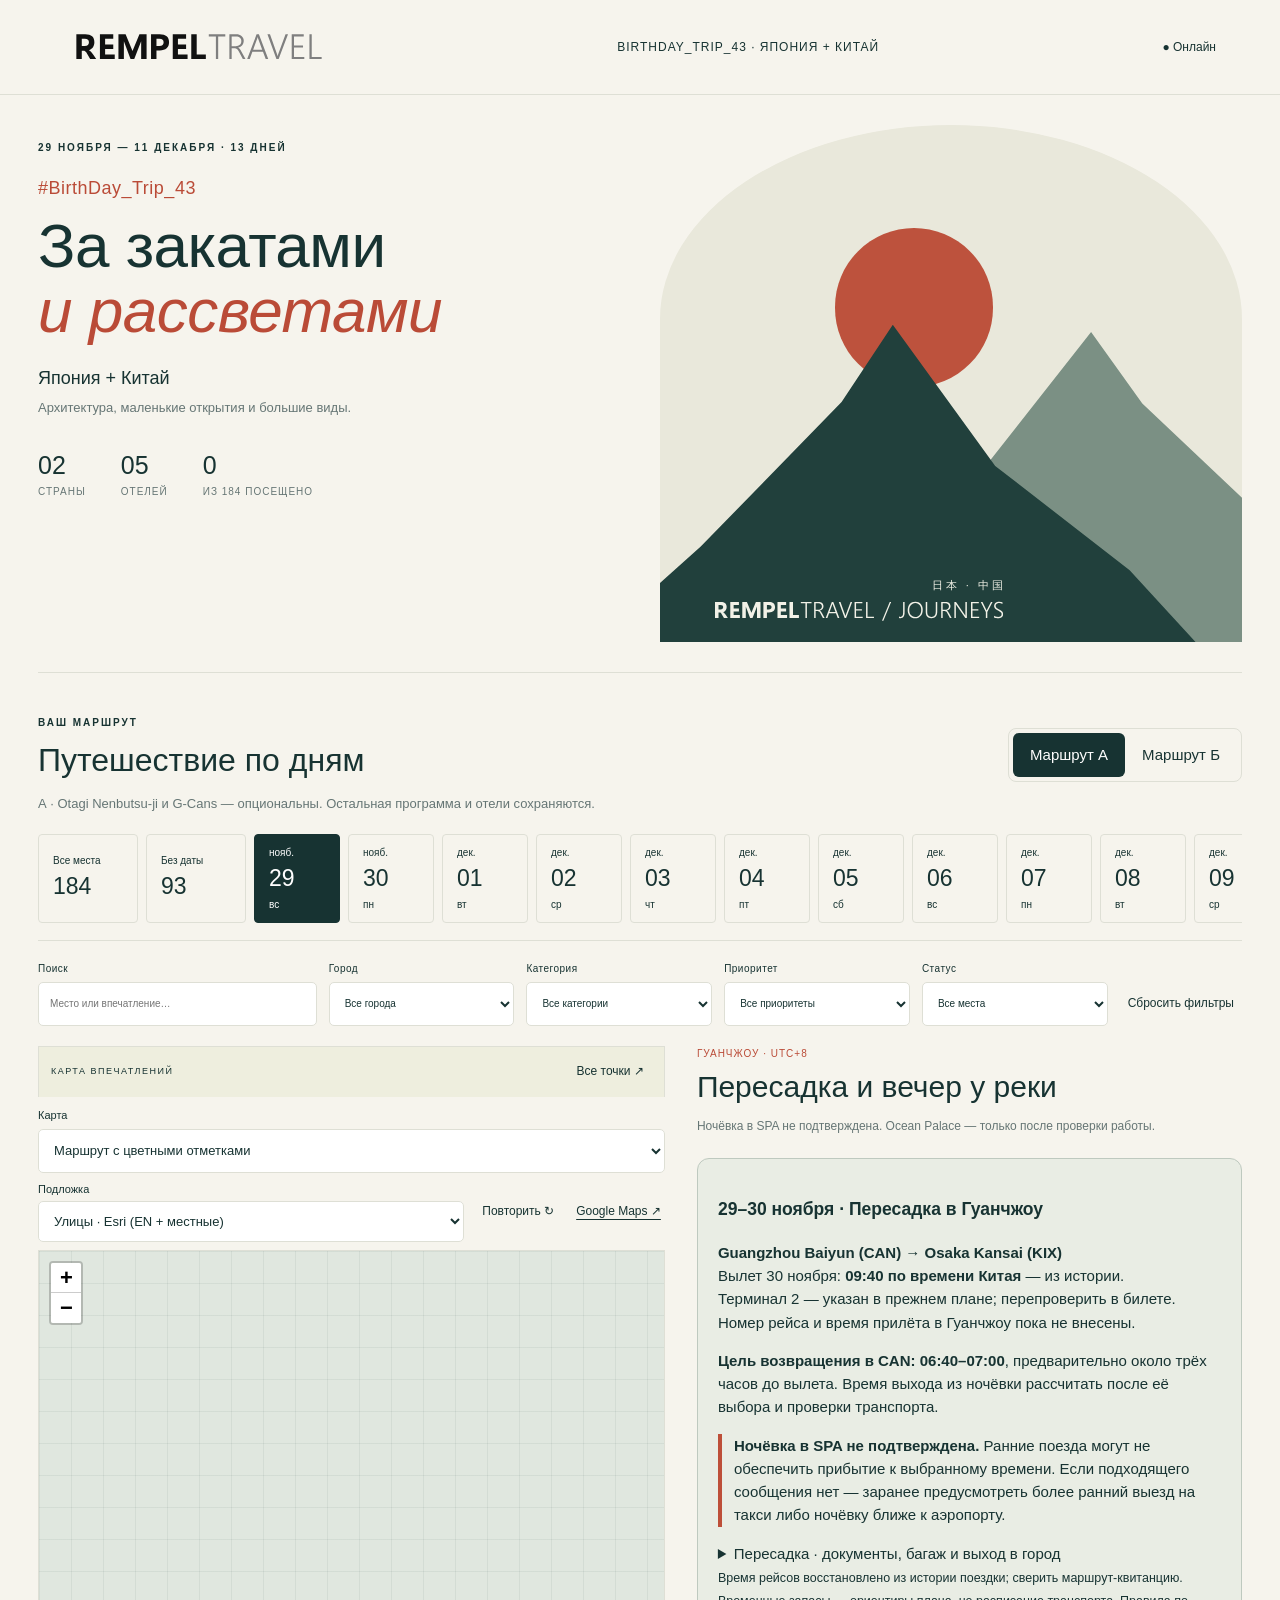
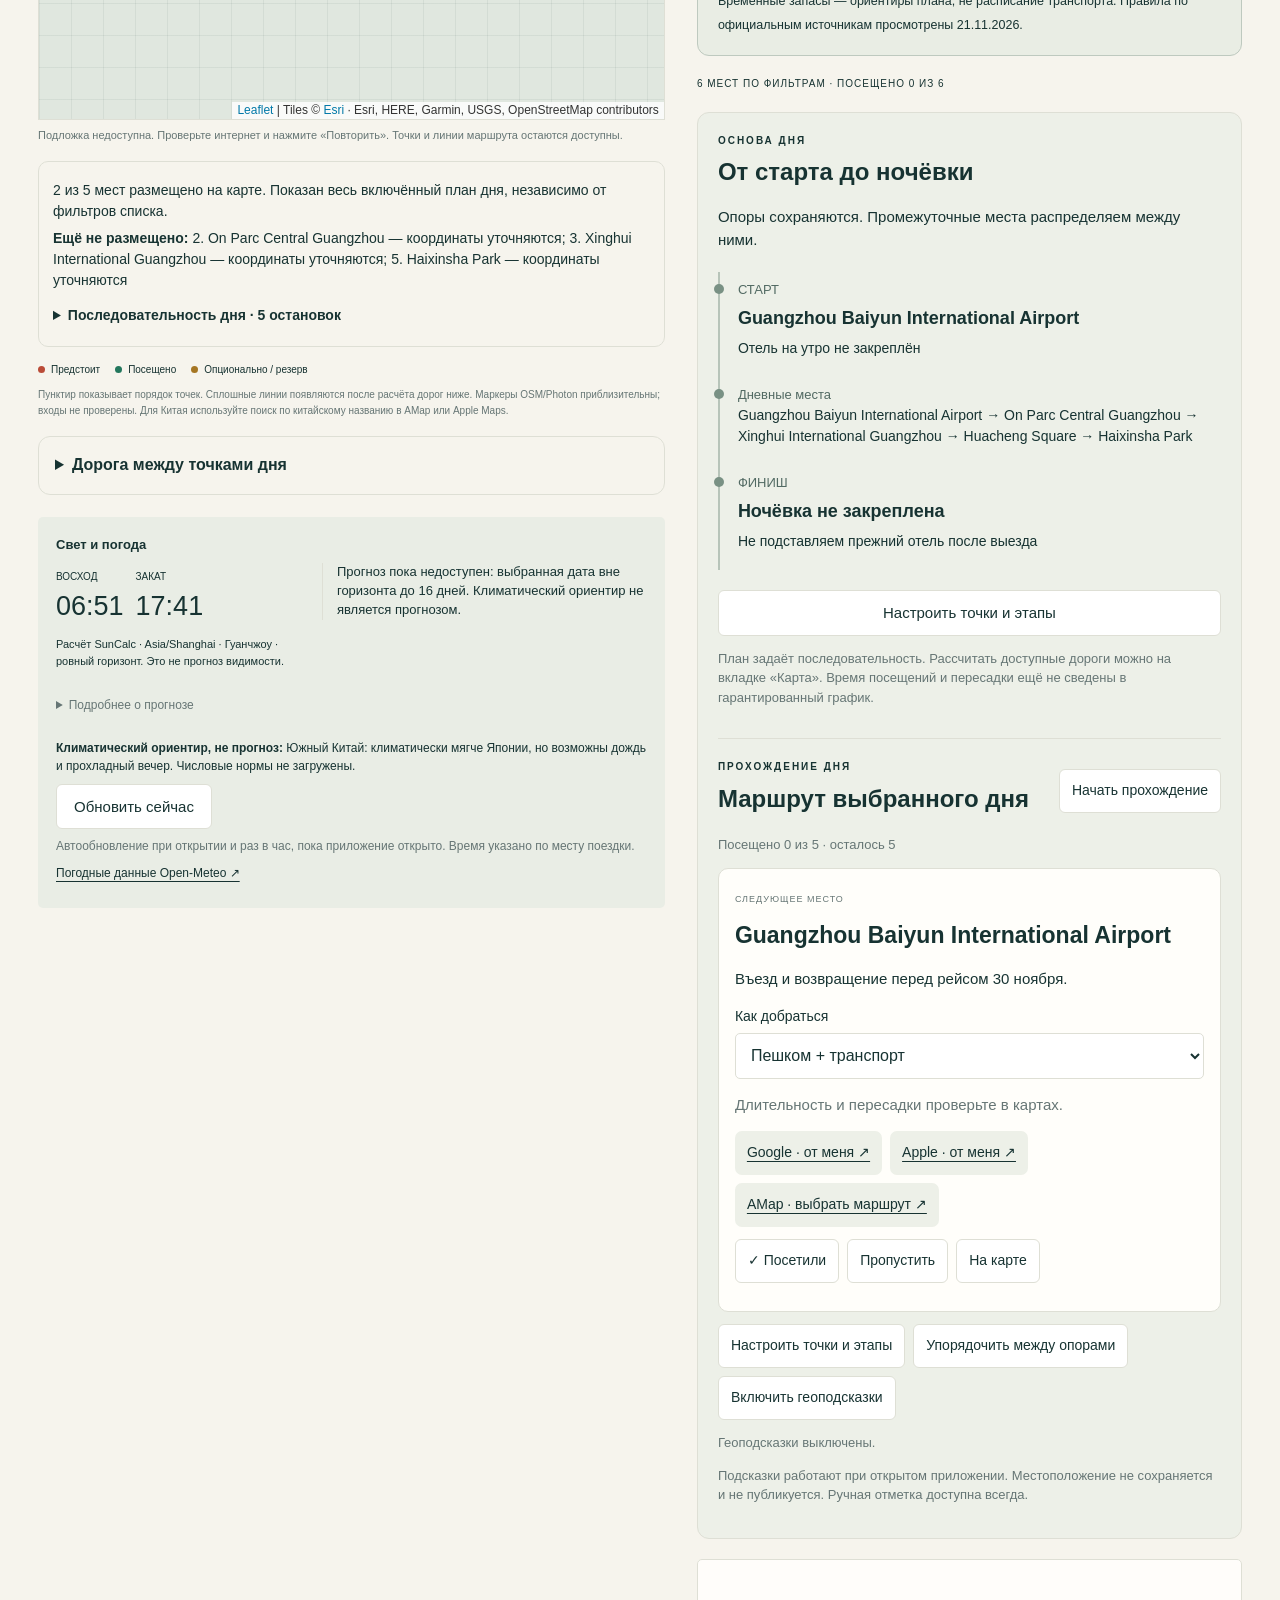
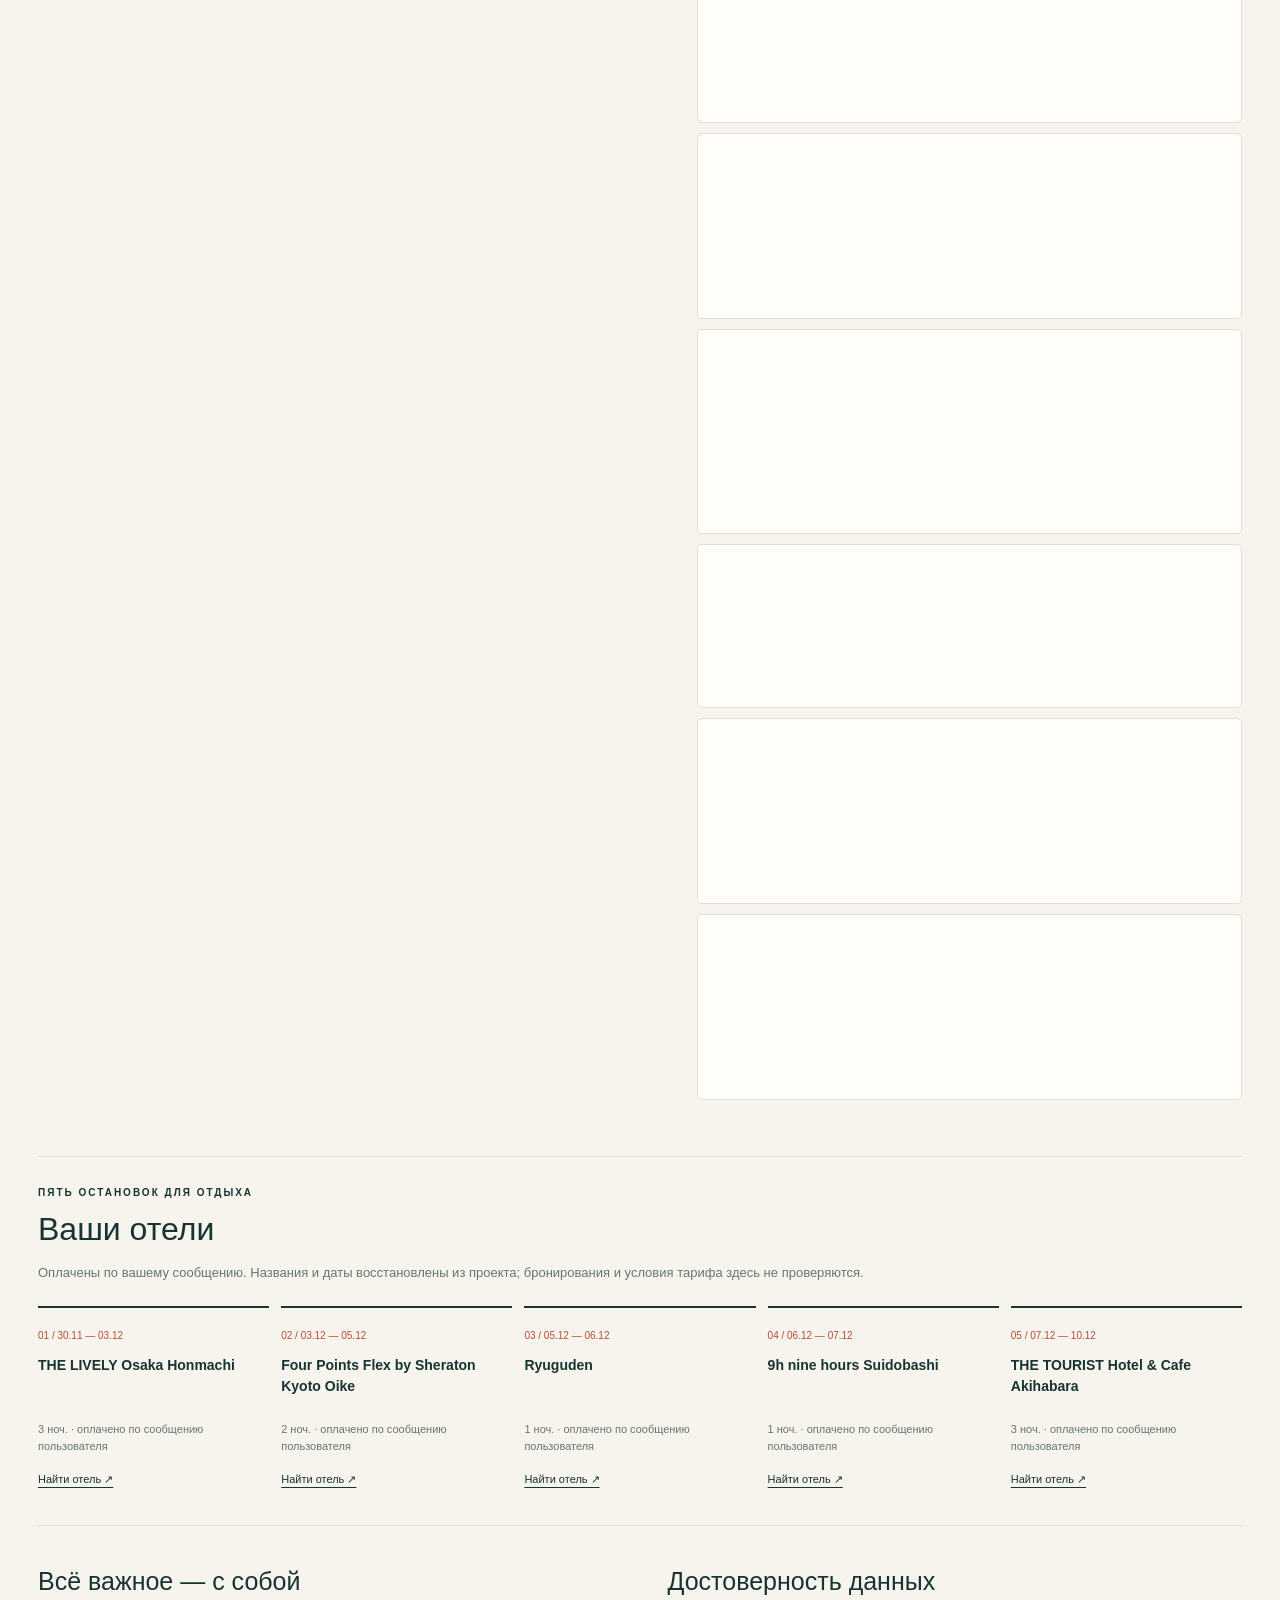
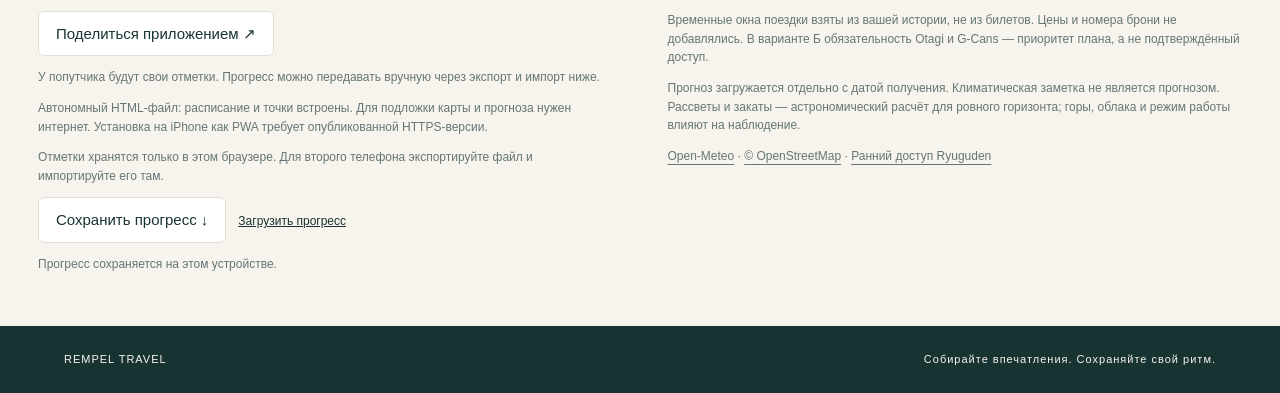
==== commit 7bfb5466: "Add Guangzhou and Beijing transit reminders" ====
--- a/share.html
+++ b/share.html
@@ -6439,6 +6439,8 @@
 function filterPlaces(all,{date='',category='',priority='',status='',query='',variant='A',visited={},city=''}={}){return all.filter(p=>(!date||p.date===date)&&(!city||p.city===city)&&(!category||p.category===category)&&(!priority||priorityFor(p,variant)===priority)&&(!status||(status==='visited'?visited[p.id]:!visited[p.id]))&&(!query||`${p.name} ${p.note} ${p.local} ${p.city||''} ${(p.sourceNames||[]).join(' ')}`.toLowerCase().includes(query.toLowerCase())));}
 function linksFor(p,mode='transit',origin=''){const q=encodeURIComponent(p.query);return {google:`https://www.google.com/maps/dir/?api=1&destination=${q}&travelmode=${mode}${origin?'&origin='+encodeURIComponent(origin):''}`,apple:`https://maps.apple.com/?daddr=${q}&dirflg=${mode==='walking'?'w':'r'}${origin?'&saddr='+encodeURIComponent(origin):''}`,amap:`https://uri.amap.com/search?keyword=${q}&city=${p.country==='CN'?(p.city==='Пекин'?'北京':p.city==='Гуанчжоу'?'广州':p.city==='Альтернативный транзит'?'':p.date<'2026-12-01'?'广州':'北京'):''}&callnative=1`};}
 
+const chinaTransitNotes={"2026-11-29": "<aside class=\"departure-note\" style=\"padding:20px;border:1px solid #bec9bf;border-radius:12px;margin:20px 0;background:#e9ede4\"><h3>29–30 ноября · Пересадка в Гуанчжоу</h3><p><strong>Guangzhou Baiyun (CAN) → Osaka Kansai (KIX)</strong><br>Вылет 30 ноября: <strong>09:40 по времени Китая</strong> — из истории.<br>Терминал 2 — указан в прежнем плане; перепроверить в билете. Номер рейса и время прилёта в Гуанчжоу пока не внесены.</p><p><strong>Цель возвращения в CAN: 06:40–07:00</strong>, предварительно около трёх часов до вылета. Время выхода из ночёвки рассчитать после её выбора и проверки транспорта.</p><p style=\"border-left:4px solid #bd4f38;padding-left:12px\"><strong>Ночёвка в SPA не подтверждена.</strong> Ранние поезда могут не обеспечить прибытие к выбранному времени. Если подходящего сообщения нет — заранее предусмотреть более ранний выезд на такси либо ночёвку ближе к аэропорту.</p><details><summary>Пересадка · документы, багаж и выход в город</summary><ol><li>Держать при себе паспорта, маршрут-квитанции и подтверждение следующего международного рейса. Сохранить документы и адреса ночёвки офлайн.</li><li>До выхода из транзитной зоны уточнить у China Southern, куда зарегистрирован багаж и нужно ли его получать. Проверить конечный аэропорт на багажной бирке; не считать сквозную перевозку подтверждённой автоматически.</li><li>Для выхода в город пройти пограничный контроль и получить разрешение на въезд по применимым правилам. Посадочный талон сам по себе не разрешает выход из аэропорта.</li><li>Если багаж требуется получить, пройти его выдачу и таможню. Уточнить место и часы хранения, сохранить квитанцию и оставить запас на получение перед вылетом.</li><li>При возвращении: получить оставленный багаж → регистрация и сдача багажа, если нужны → выездной паспортный контроль → досмотр → выход на посадку. Следить за временем окончания регистрации и посадки на билете и табло.</li></ol><p>Адреса на китайском и путь обратно сохранить заранее; фактический маршрут и первые поезда проверять в AMap. Ночная работа метро не предполагается.</p><p><a target=\"_blank\" rel=\"noopener\" href=\"https://en.nia.gov.cn/n147418/n147463/c183412/content.html\">Правила транзитного въезда · NIA ↗</a> · <a target=\"_blank\" rel=\"noopener\" href=\"https://www.csair.com/newh5/en/tourguide/transit_flow/flightsTwo_hub/service_commitments/\">Пересадки и багаж · China Southern ↗</a></p></details><small>Время рейсов восстановлено из истории поездки; сверить маршрут-квитанцию. Временные запасы — ориентиры плана, не расписание транспорта. Правила по официальным источникам просмотрены 21.11.2026.</small></aside>", "2026-11-30": "<aside class=\"departure-note\" style=\"padding:20px;border:1px solid #bec9bf;border-radius:12px;margin:20px 0;background:#e9ede4\"><h3>29–30 ноября · Пересадка в Гуанчжоу</h3><p><strong>Guangzhou Baiyun (CAN) → Osaka Kansai (KIX)</strong><br>Вылет 30 ноября: <strong>09:40 по времени Китая</strong> — из истории.<br>Терминал 2 — указан в прежнем плане; перепроверить в билете. Номер рейса и время прилёта в Гуанчжоу пока не внесены.</p><p><strong>Цель возвращения в CAN: 06:40–07:00</strong>, предварительно около трёх часов до вылета. Время выхода из ночёвки рассчитать после её выбора и проверки транспорта.</p><p style=\"border-left:4px solid #bd4f38;padding-left:12px\"><strong>Ночёвка в SPA не подтверждена.</strong> Ранние поезда могут не обеспечить прибытие к выбранному времени. Если подходящего сообщения нет — заранее предусмотреть более ранний выезд на такси либо ночёвку ближе к аэропорту.</p><details><summary>Пересадка · документы, багаж и выход в город</summary><ol><li>Держать при себе паспорта, маршрут-квитанции и подтверждение следующего международного рейса. Сохранить документы и адреса ночёвки офлайн.</li><li>До выхода из транзитной зоны уточнить у China Southern, куда зарегистрирован багаж и нужно ли его получать. Проверить конечный аэропорт на багажной бирке; не считать сквозную перевозку подтверждённой автоматически.</li><li>Для выхода в город пройти пограничный контроль и получить разрешение на въезд по применимым правилам. Посадочный талон сам по себе не разрешает выход из аэропорта.</li><li>Если багаж требуется получить, пройти его выдачу и таможню. Уточнить место и часы хранения, сохранить квитанцию и оставить запас на получение перед вылетом.</li><li>При возвращении: получить оставленный багаж → регистрация и сдача багажа, если нужны → выездной паспортный контроль → досмотр → выход на посадку. Следить за временем окончания регистрации и посадки на билете и табло.</li></ol><p>Адреса на китайском и путь обратно сохранить заранее; фактический маршрут и первые поезда проверять в AMap. Ночная работа метро не предполагается.</p><p><a target=\"_blank\" rel=\"noopener\" href=\"https://en.nia.gov.cn/n147418/n147463/c183412/content.html\">Правила транзитного въезда · NIA ↗</a> · <a target=\"_blank\" rel=\"noopener\" href=\"https://www.csair.com/newh5/en/tourguide/transit_flow/flightsTwo_hub/service_commitments/\">Пересадки и багаж · China Southern ↗</a></p></details><small>Время рейсов восстановлено из истории поездки; сверить маршрут-квитанцию. Временные запасы — ориентиры плана, не расписание транспорта. Правила по официальным источникам просмотрены 21.11.2026.</small></aside>", "2026-12-10": "<aside class=\"departure-note\" style=\"padding:20px;border:1px solid #bec9bf;border-radius:12px;margin:20px 0;background:#e9ede4\"><h3>10–11 декабря · Пересадка в Пекине</h3><p><strong>10 декабря · China Southern CZ648 · Haneda T3 → Beijing Daxing (PKX)</strong><br>Прилёт <strong>18:50 по времени Пекина</strong> — из истории; сверить билет.</p><p><strong>11 декабря · Beijing Daxing → Москва</strong><br>Вылет <strong>13:00 по времени Пекина</strong> — из истории. Номер рейса, московский аэропорт и зона регистрации пока не внесены.<br><strong>Цель: быть в PKX к 10:00</strong>; прежний ориентир 10:00–10:30 лучше оставить запасным пределом.</p><p>После рассвета в Цзиншане ориентир выхода из парка — <strong>около 08:00</strong>. Это плановый срок, а не подтверждённая транспортная стыковка. При задержке сокращать прогулку и возвращаться в аэропорт.</p><p style=\"border-left:4px solid #bd4f38;padding-left:12px\"><strong>Ночёвка и багаж требуют решения.</strong> SPA, ночной тариф и ранний выход не подтверждены. Если чемоданы остаются в SPA, обратный заезд за ними нужно включить в расчёт дороги до PKX. Вечерний центр — только при достаточном времени после въезда.</p><details><summary>Пересадка · документы, багаж и выход в город</summary><ol><li>Держать при себе паспорта, маршрут-квитанции и подтверждение следующего международного рейса. Сохранить документы и адреса ночёвки офлайн.</li><li>До выхода из транзитной зоны уточнить у China Southern, куда зарегистрирован багаж и нужно ли его получать. Проверить конечный аэропорт на багажной бирке; не считать сквозную перевозку подтверждённой автоматически.</li><li>Для выхода в город пройти пограничный контроль и получить разрешение на въезд по применимым правилам. Посадочный талон сам по себе не разрешает выход из аэропорта.</li><li>Если багаж требуется получить, пройти его выдачу и таможню. Уточнить место и часы хранения, сохранить квитанцию и оставить запас на получение перед вылетом.</li><li>При возвращении: получить оставленный багаж → регистрация и сдача багажа, если нужны → выездной паспортный контроль → досмотр → выход на посадку. Следить за временем окончания регистрации и посадки на билете и табло.</li></ol><p>Адреса на китайском и путь обратно сохранить заранее; фактический маршрут и первые поезда проверять в AMap. Ночная работа метро не предполагается.</p><p><a target=\"_blank\" rel=\"noopener\" href=\"https://en.nia.gov.cn/n147418/n147463/c183412/content.html\">Правила транзитного въезда · NIA ↗</a> · <a target=\"_blank\" rel=\"noopener\" href=\"https://www.csair.com/newh5/en/tourguide/transit_flow/flightsTwo_hub/service_commitments/\">Пересадки и багаж · China Southern ↗</a></p></details><small>Время рейсов восстановлено из истории поездки; сверить маршрут-квитанцию. Временные запасы — ориентиры плана, не расписание транспорта. Правила по официальным источникам просмотрены 21.11.2026.</small></aside>", "2026-12-11": "<aside class=\"departure-note\" style=\"padding:20px;border:1px solid #bec9bf;border-radius:12px;margin:20px 0;background:#e9ede4\"><h3>10–11 декабря · Пересадка в Пекине</h3><p><strong>10 декабря · China Southern CZ648 · Haneda T3 → Beijing Daxing (PKX)</strong><br>Прилёт <strong>18:50 по времени Пекина</strong> — из истории; сверить билет.</p><p><strong>11 декабря · Beijing Daxing → Москва</strong><br>Вылет <strong>13:00 по времени Пекина</strong> — из истории. Номер рейса, московский аэропорт и зона регистрации пока не внесены.<br><strong>Цель: быть в PKX к 10:00</strong>; прежний ориентир 10:00–10:30 лучше оставить запасным пределом.</p><p>После рассвета в Цзиншане ориентир выхода из парка — <strong>около 08:00</strong>. Это плановый срок, а не подтверждённая транспортная стыковка. При задержке сокращать прогулку и возвращаться в аэропорт.</p><p style=\"border-left:4px solid #bd4f38;padding-left:12px\"><strong>Ночёвка и багаж требуют решения.</strong> SPA, ночной тариф и ранний выход не подтверждены. Если чемоданы остаются в SPA, обратный заезд за ними нужно включить в расчёт дороги до PKX. Вечерний центр — только при достаточном времени после въезда.</p><details><summary>Пересадка · документы, багаж и выход в город</summary><ol><li>Держать при себе паспорта, маршрут-квитанции и подтверждение следующего международного рейса. Сохранить документы и адреса ночёвки офлайн.</li><li>До выхода из транзитной зоны уточнить у China Southern, куда зарегистрирован багаж и нужно ли его получать. Проверить конечный аэропорт на багажной бирке; не считать сквозную перевозку подтверждённой автоматически.</li><li>Для выхода в город пройти пограничный контроль и получить разрешение на въезд по применимым правилам. Посадочный талон сам по себе не разрешает выход из аэропорта.</li><li>Если багаж требуется получить, пройти его выдачу и таможню. Уточнить место и часы хранения, сохранить квитанцию и оставить запас на получение перед вылетом.</li><li>При возвращении: получить оставленный багаж → регистрация и сдача багажа, если нужны → выездной паспортный контроль → досмотр → выход на посадку. Следить за временем окончания регистрации и посадки на билете и табло.</li></ol><p>Адреса на китайском и путь обратно сохранить заранее; фактический маршрут и первые поезда проверять в AMap. Ночная работа метро не предполагается.</p><p><a target=\"_blank\" rel=\"noopener\" href=\"https://en.nia.gov.cn/n147418/n147463/c183412/content.html\">Правила транзитного въезда · NIA ↗</a> · <a target=\"_blank\" rel=\"noopener\" href=\"https://www.csair.com/newh5/en/tourguide/transit_flow/flightsTwo_hub/service_commitments/\">Пересадки и багаж · China Southern ↗</a></p></details><small>Время рейсов восстановлено из истории поездки; сверить маршрут-квитанцию. Временные запасы — ориентиры плана, не расписание транспорта. Правила по официальным источникам просмотрены 21.11.2026.</small></aside>"};
+const departureNote="<aside class=\"departure-note\" style=\"padding:20px;border:1px solid #bec9bf;border-radius:12px;margin:20px 0;background:#e9ede4\"><h3>10 декабря · Вылет в Пекин</h3><p><strong>China Southern CZ648 · Haneda, терминал 3 → Beijing Daxing</strong></p><p>Вылет <strong>15:40</strong> · время Токио<br>Выход из The Tourist Hotel &amp; Cafe Akihabara: <strong>11:00–11:15</strong><br>Желательно прибыть в аэропорт к <strong>12:00–12:15</strong>.</p><p style=\"border-left:4px solid #bd4f38;padding-left:12px\"><strong>Tax Free: не сдавайте чемодан с покупками до завершения таможенной процедуры.</strong> Получить его обратно для проверки может быть невозможно. Заложите предварительно <strong>45 минут</strong>, при большом количестве покупок — больше.</p><details><summary>Tax Free · что сделать перед сдачей багажа</summary><p>С 1 ноября 2026 года действует система возврата налога: при покупке оплачивается полная цена, а возврат оформляется после подтверждения вывоза товаров.</p><ol><li>В магазине предъявить паспорт и уточнить, участвует ли покупка в Tax Free, каким способом вернут деньги и есть ли комиссия. Сохранить чеки и документы.</li><li>В аэропорту <strong>до сдачи багажа</strong> пройти к терминалам Tax Free на <strong>3-м этаже терминала 3 Haneda</strong>, в общей зоне до досмотра безопасности. Терминалы работают круглосуточно.</li><li>Держать при себе паспорта, чеки и все покупки, оформленные на каждого из вас. Вещи, которые поедут в багаже, должны быть доступны для возможной проверки.</li><li>Отсканировать паспорт: <strong>зелёный результат</strong> — таможенное подтверждение завершено; <strong>красный результат</strong> — пройти с покупками в указанную зону досмотра и показать их сотруднику таможни.</li><li>После таможенного подтверждения зарегистрироваться на рейс и сдать багаж.</li><li>Получить возврат способом магазина и его оператора. Автоматы выдачи наличных после досмотра в терминале 3 обслуживают не все покупки. Возврат на карту или наличными уточнять при покупке.</li></ol><p>Первичное оформление также доступно через <strong>Visit Japan Web</strong> в зоне вылета при подключении к специальной сети Wi-Fi. Если не получится — воспользоваться терминалом в аэропорту.</p></details><small>Рейс, временные ориентиры и памятка добавлены по вашей заметке. Это не подтверждение брони или актуального статуса рейса.</small></aside>";
 const $=s=>document.querySelector(s),esc=s=>String(s??'').replace(/[&<>"']/g,c=>({'&':'&amp;','<':'&lt;','>':'&gt;','"':'&quot;',"'":'&#39;'}[c]));
 const KEY='rempel-travel-v1',labels={main:'Обязательно',optional:'По желанию',reserve:'Резерв'};let storageOK=true;
 function read(){try{return JSON.parse(localStorage.getItem(KEY)||'{}');}catch{return {};}}
@@ -6528,7 +6530,7 @@
  const day=days.find(d=>d.date===date),all=effective();
  const scope=day?journeyDay(all,date,state.journey):placesForView(all,date);
  shown=filterPlaces(scope,{date:day?date:'',category:$('#category').value,priority:$('#priority').value,status:$('#status').value,query:$('#search').value,city:$('#city').value,variant:state.variant,visited:state.visited});
- if(day){const count=places.filter(p=>p.date===date&&state.visited[p.id]).length;$('#dayIntro').innerHTML=`<div class="day-kicker">${esc(day.city)} · ${day.country==='CN'?'UTC+8':'UTC+9'}</div><h2>${esc(day.title)}</h2><p class="day-note">${esc(day.note)}</p><div class="result-count">${shown.length} мест по фильтрам · посещено ${count} из ${places.filter(p=>p.date===date).length}</div>`;}
+ if(day){const count=places.filter(p=>p.date===date&&state.visited[p.id]).length;$('#dayIntro').innerHTML=`<div class="day-kicker">${esc(day.city)} · ${day.country==='CN'?'UTC+8':'UTC+9'}</div><h2>${esc(day.title)}</h2><p class="day-note">${esc(day.note)}</p>${date==='2026-12-10'?departureNote:''}${chinaTransitNotes[date]||''}<div class="result-count">${shown.length} мест по фильтрам · посещено ${count} из ${places.filter(p=>p.date===date).length}</div>`;}
  else {const titles={catalog:'Все места поездки',reserve:'Места без назначенной даты'};const notes={catalog:'Каталог актуальных мест Японии и Китая. Совпадающие места объединены с текущими карточками. Согласованные дни и отели сохранены.',reserve:'Предложенные даты из старого каталога указаны в карточках. Эти точки ещё не включены в расписание; они не меняют согласованный маршрут.'};$('#dayIntro').innerHTML=`<div class="day-kicker">КАТАЛОГ ЛОКАЦИЙ</div><h2>${titles[date]}</h2><p class="day-note">${notes[date]}</p><div class="result-count">${shown.length} мест по фильтрам</div>`;}
  $('#places').innerHTML=shown.length?shown.map(card).join(''):'<p class="empty">По этим фильтрам мест нет. Попробуйте сбросить фильтры.</p>';
  const active=places.filter(p=>!p.archived);$('#progress').innerHTML=`${active.filter(p=>state.visited[p.id]).length} <small>из ${active.length} посещено</small>`;
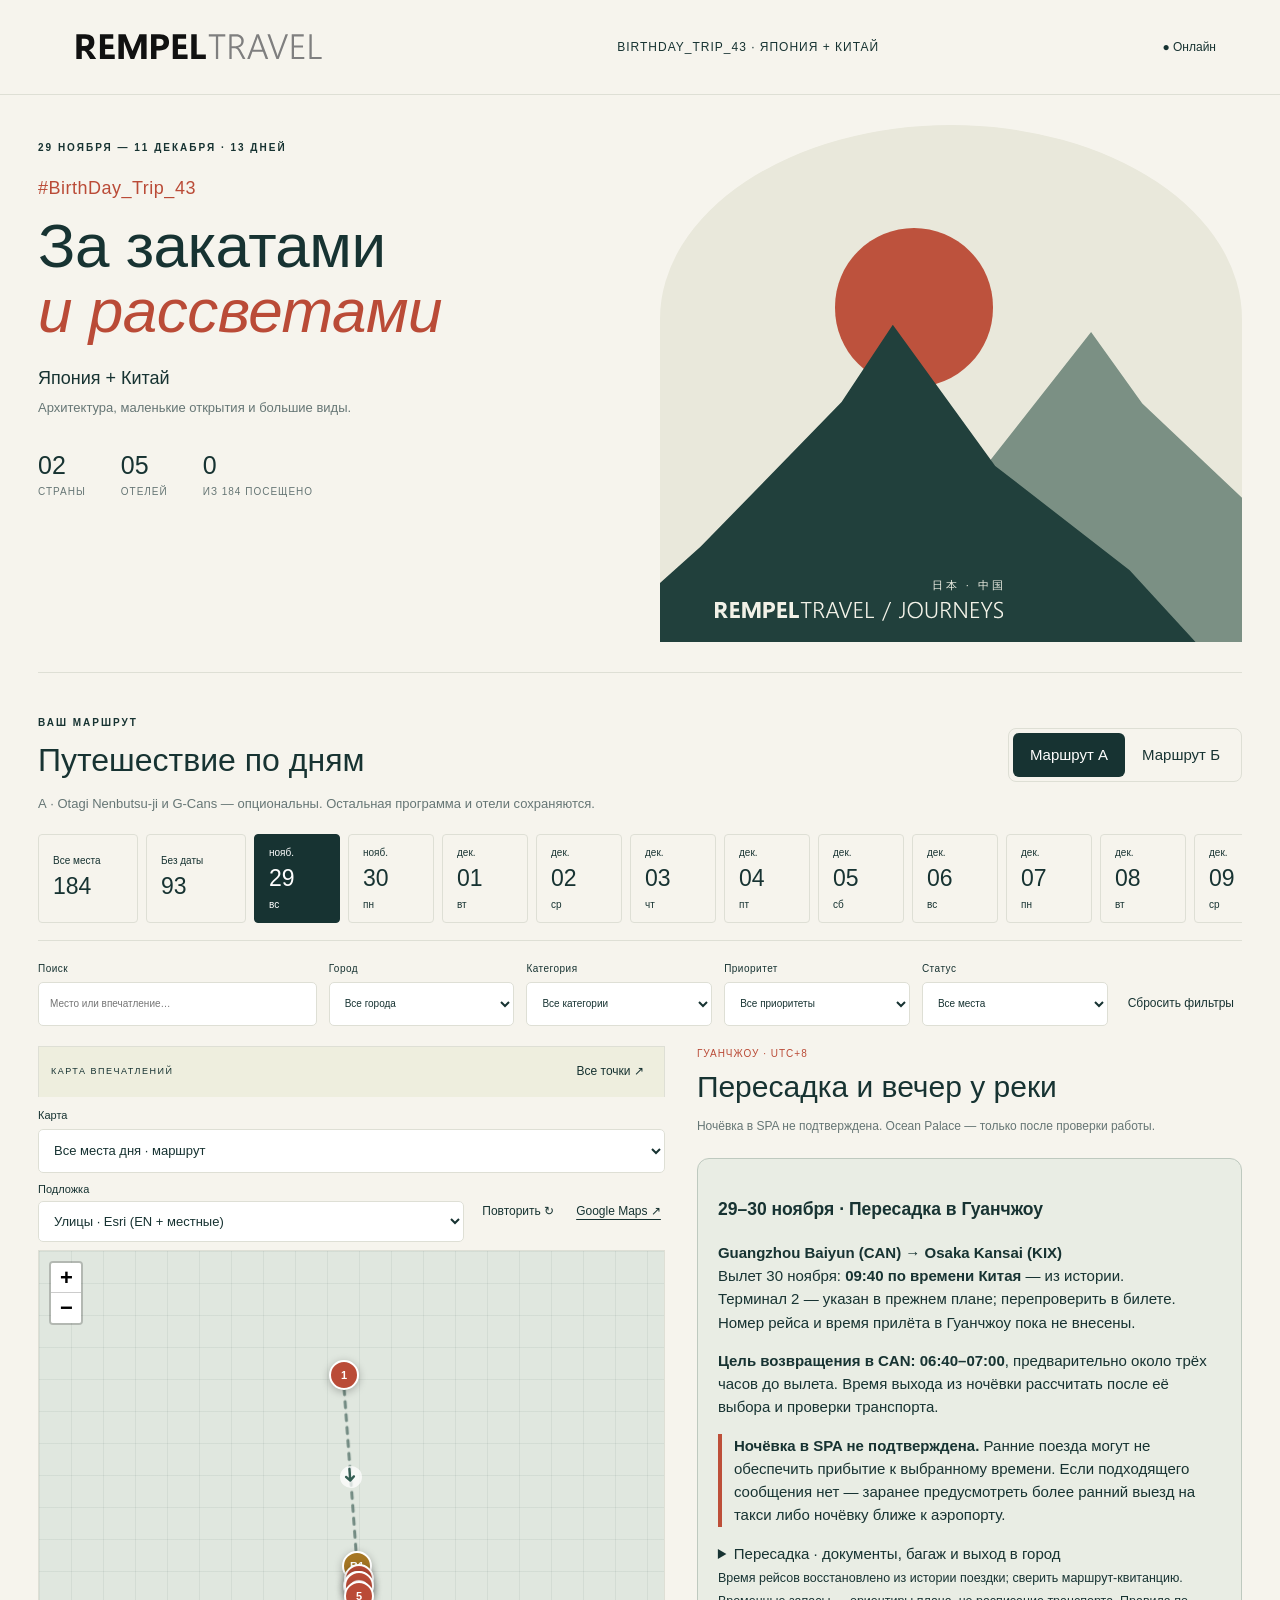
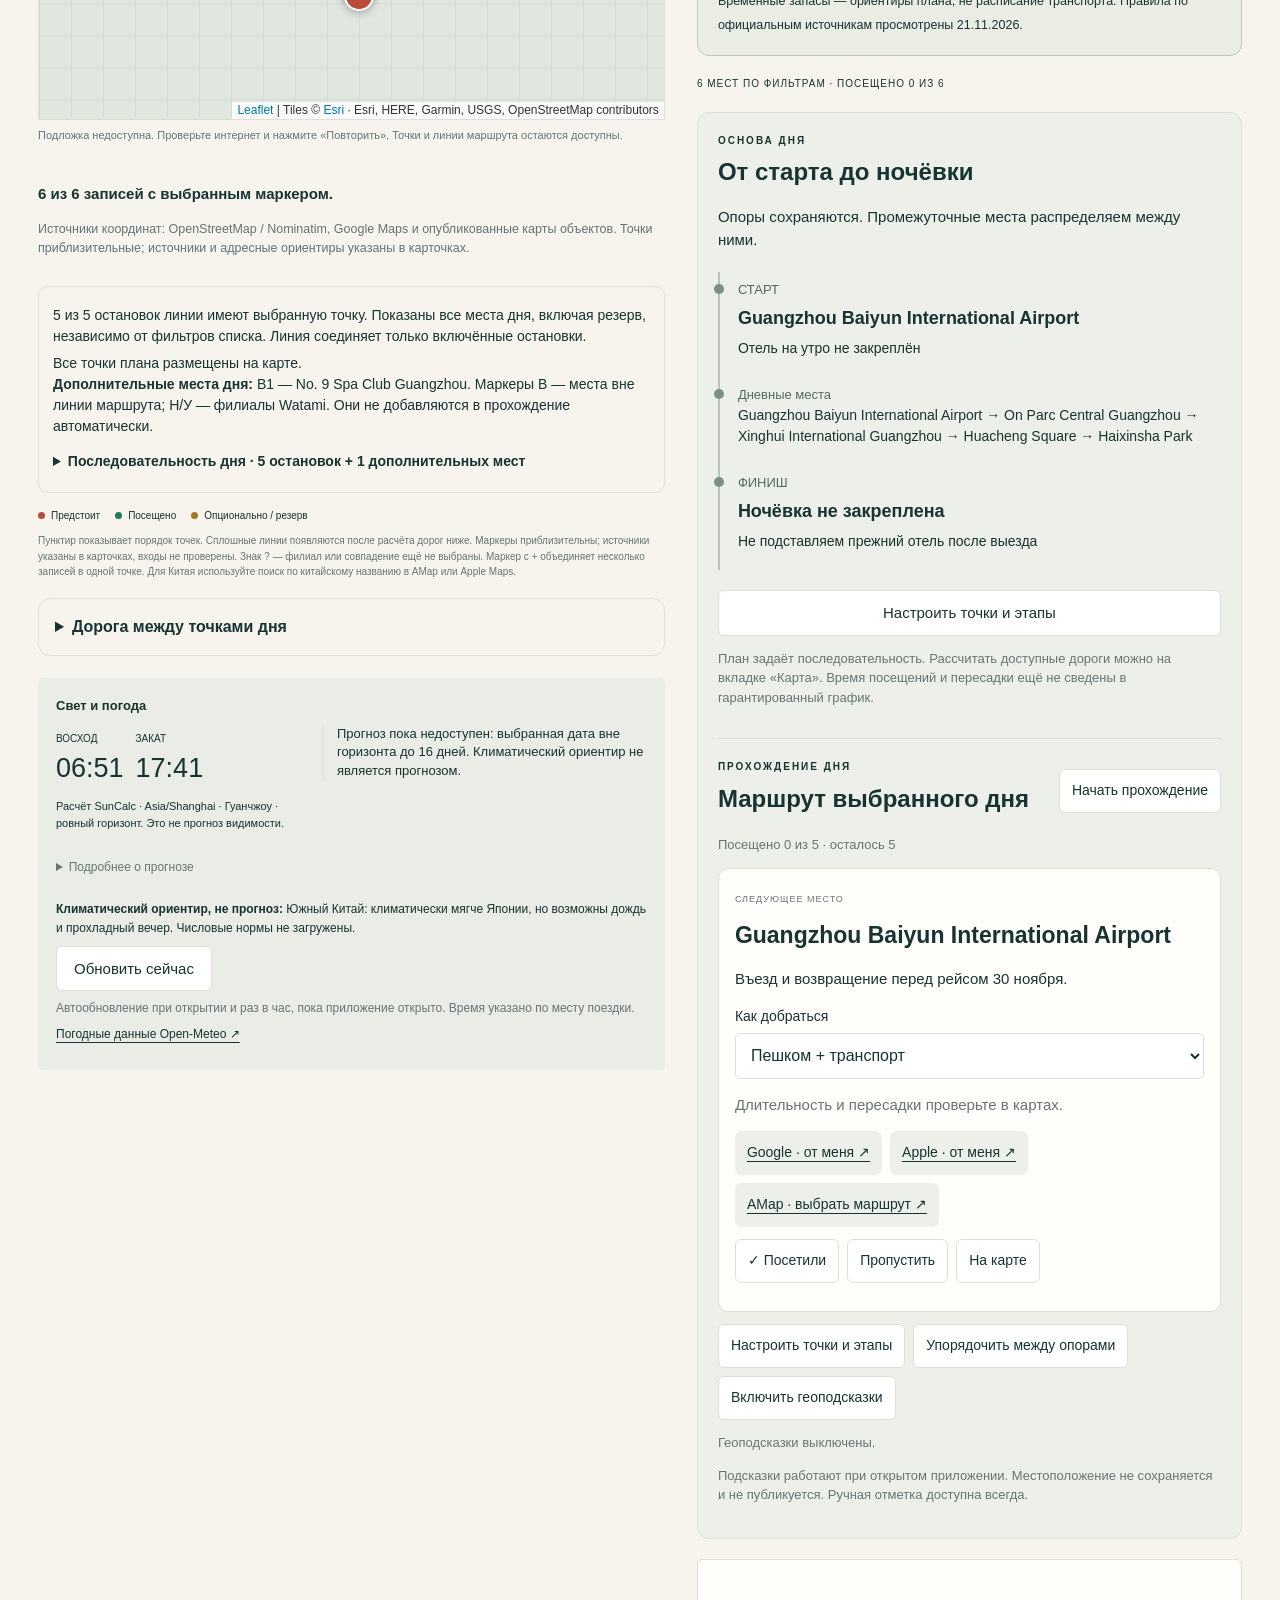
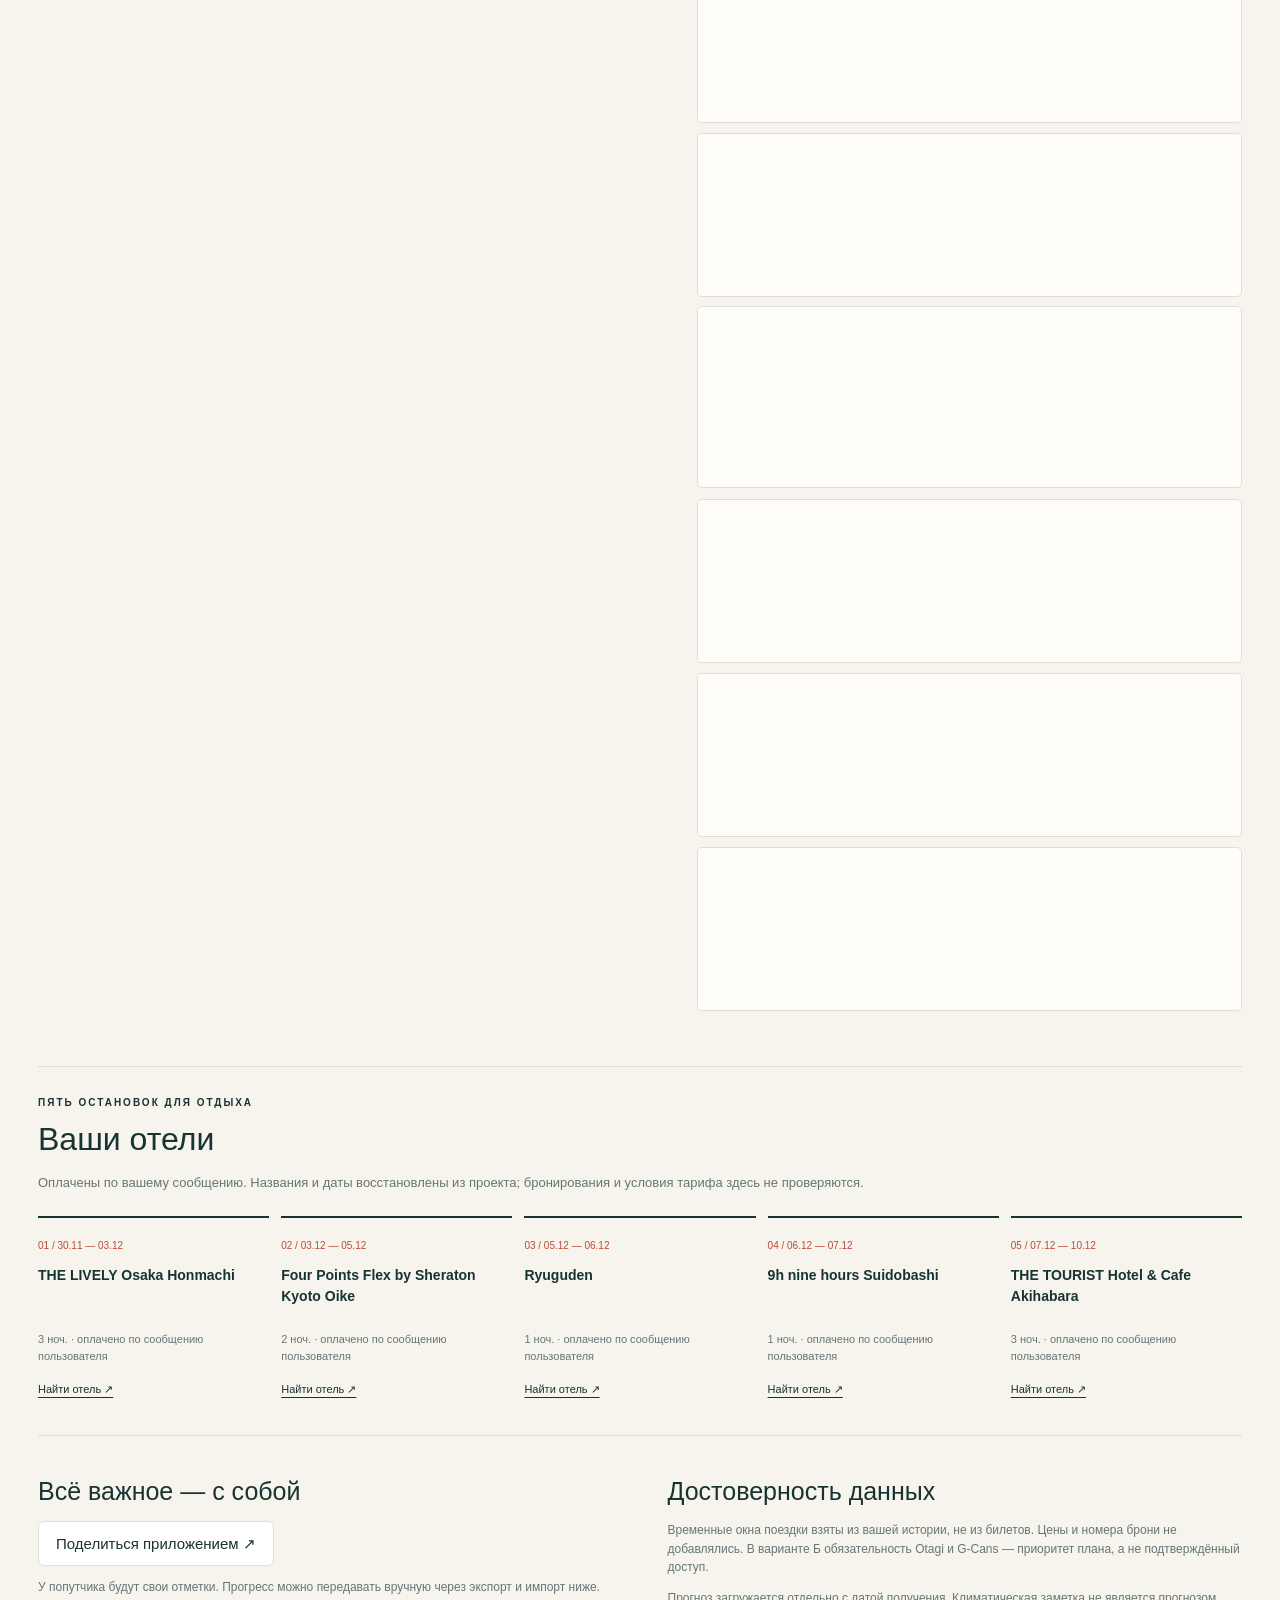
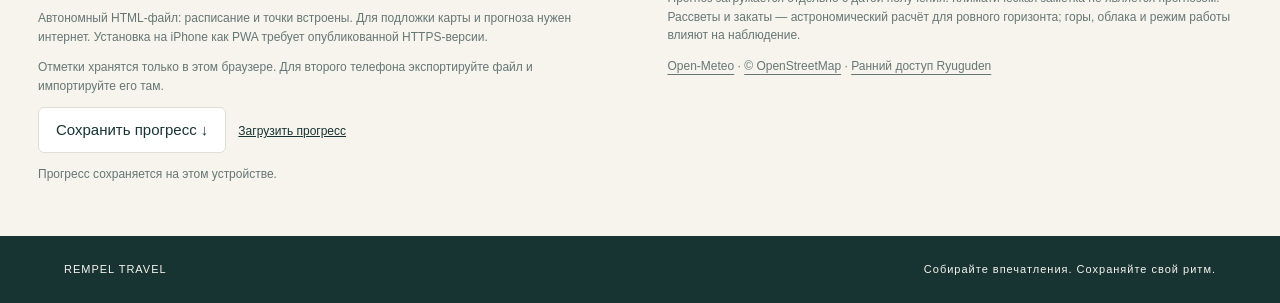
==== commit 133cfaeb: "Display all 184 locations with sourced pins and explicit branch choices" ====
--- a/share.html
+++ b/share.html
@@ -696,6 +696,9 @@
 .road-routes{margin:18px 0;padding:16px;border:1px solid var(--line,#daddd3);border-radius:12px;font-size:16px}.road-routes summary{cursor:pointer;font-weight:700}.road-routes p{line-height:1.5}.road-routes label{display:block;margin:12px 0}.road-routes input,.road-routes select{display:block;width:100%;max-width:100%;box-sizing:border-box;margin-top:8px;min-height:44px}.road-routes button{min-height:44px;white-space:normal}.road-routes li{margin:12px 0;overflow-wrap:anywhere}.road-routes ol{padding-left:22px}.road-routes [hidden]{display:none!important}
 
 .pin.hotel-pin{background:#173b35;color:#fff;border-radius:7px;font-size:12px;white-space:nowrap}.route-arrow{pointer-events:none}.route-arrow span{display:block;font-size:20px;line-height:22px;color:#355e53;text-shadow:0 0 3px #fff;background:#ffffffb8;border-radius:50%}.map-itinerary{margin:14px 0;padding:12px 14px;border:1px solid var(--line);border-radius:10px;font-size:14px;line-height:1.5}.map-itinerary[hidden]{display:none!important}.map-itinerary p{margin:6px 0}.map-itinerary summary{font-weight:bold;cursor:pointer;padding:8px 0}.map-itinerary ol{padding:0;list-style:none;display:grid;gap:5px}.map-itinerary button{display:flex;align-items:center;gap:10px;min-height:44px;width:100%;padding:8px;text-align:left;font-size:14px}.map-itinerary button b{display:inline-grid;place-items:center;flex-shrink:0;min-width:28px;height:28px;border-radius:50%;background:#173b35;color:white}.map-itinerary .map-step-missing{border-style:dashed}.map-itinerary .map-step-missing b{background:#a17723}
+
+/* Unchosen branches never become route coordinates without confirmation. */
+.location-question{background:#fff!important;color:#173b38!important;border:2px dashed #a87822!important}.map-location-coverage{padding:14px 0;line-height:1.5}.map-location-coverage small{display:block;color:#637475}.location-options{margin:18px 0;padding:16px;border:1px solid #aab9ad;border-radius:12px}.location-option{padding:14px 0;border-top:1px solid #ccd4ca}.location-option strong{display:block;overflow-wrap:anywhere}.location-option button,.map-location-coverage button{white-space:normal;min-height:44px;max-width:100%;text-align:left}
 </style><style>/* Mobile information architecture; desktop layout is unchanged. */
 .mobile-nav,.mobile-summary,.mobile-tools{display:none}.download-app{display:block;padding:14px 0;font-size:14px}#closeShare{float:right}#shareDialog{font-family:Calibri,sans-serif}#shareDialog h2{clear:both;padding-top:12px}
 @media(max-width:800px){
@@ -744,7 +747,7 @@
 <section class="toolbar"><div><div class="eyebrow">ВАШ МАРШРУТ</div><h2>Путешествие по дням</h2></div><div class="variant" aria-label="Вариант маршрута"><button id="variantA" aria-pressed="true">Маршрут А</button><button id="variantB" aria-pressed="false">Маршрут Б</button></div></section><p id="variantNote" class="muted"></p>
 <nav id="days" aria-label="Дни путешествия"></nav>
 <div class="mobile-tools"><button id="mobileFilters" type="button" aria-expanded="false">Фильтры <span aria-hidden="true">☷</span></button></div><section class="filters" aria-label="Фильтры"><label class="search">Поиск<input id="search" type="search" placeholder="Место или впечатление…"></label><label>Город<select id="city"><option value="">Все города</option></select></label><label>Категория<select id="category"><option value="">Все категории</option></select></label><label>Приоритет<select id="priority"><option value="">Все приоритеты</option><option value="main">Обязательно</option><option value="optional">По желанию</option><option value="reserve">Резерв</option></select></label><label>Статус<select id="status"><option value="">Все места</option><option value="pending">Предстоит</option><option value="visited">Посещено</option></select></label><button id="clearFilters" class="quiet">Сбросить фильтры</button></section>
-<section class="journey"><div class="map-column"><div class="map-heading"><span>КАРТА ВПЕЧАТЛЕНИЙ</span><button id="fit" class="quiet">Все точки ↗</button></div><div class="map-mode-controls"><label>Карта<select id="mapMode"><option value="google">Google Maps · русский</option><option value="route">Маршрут с цветными отметками</option></select></label><label id="googlePlaceField">Показать на Google-карте<select id="googlePlace"><option value="">Обзор города</option></select></label></div><div class="map-source-controls"><label id="esriSourceField">Подложка <select id="mapProvider"><option value="english">Английские названия · Esri</option><option value="streets">Улицы · Esri (EN + местные)</option></select></label><button id="retryMap" class="quiet">Повторить ↻</button><a id="googleMap" class="google-map-link" href="https://www.google.com/maps/" target="_blank" rel="noopener">Google Maps ↗</a></div><iframe id="googleFrame" title="Google Maps — карта выбранного дня или места" loading="lazy" referrerpolicy="strict-origin-when-cross-origin" allowfullscreen></iframe><div id="map" aria-label="Интерактивная карта маршрута" hidden></div><p id="mapState" class="map-load-state" role="status">Загружаем карту…</p><section id="mapItinerary" class="map-itinerary" hidden><p id="mapPlanCoverage" role="status"></p><p id="mapPlanMissing"></p><details><summary id="mapSequenceTitle">Последовательность дня</summary><ol id="mapSequence"></ol></details></section><div class="legend"><span><i></i>Предстоит</span><span><i class="green"></i>Посещено</span><span><i class="orange"></i>Опционально / резерв</span></div><p class="map-disclaimer">Пунктир показывает порядок точек. Сплошные линии появляются после расчёта дорог ниже. Маркеры OSM/Photon приблизительны; входы не проверены. Для Китая используйте поиск по китайскому названию в AMap или Apple Maps.</p><section id="roadRoutes" class="road-routes" aria-label="Маршруты по дорогам"></section><div id="weather" class="weather"></div></div><div class="day-column"><div id="dayIntro"></div><section id="journeyFollow" class="journey-follow" aria-label="Прохождение маршрута"></section><div id="places" aria-live="polite"></div></div></section>
+<section class="journey"><div class="map-column"><div class="map-heading"><span>КАРТА ВПЕЧАТЛЕНИЙ</span><button id="fit" class="quiet">Все точки ↗</button></div><div class="map-mode-controls"><label>Карта<select id="mapMode"><option value="google">Google Maps · поиск места</option><option value="route">Все места дня · маршрут</option></select></label><label id="googlePlaceField">Показать на Google-карте<select id="googlePlace"><option value="">Обзор города</option></select></label></div><div class="map-source-controls"><label id="esriSourceField">Подложка <select id="mapProvider"><option value="english">Английские названия · Esri</option><option value="streets">Улицы · Esri (EN + местные)</option></select></label><button id="retryMap" class="quiet">Повторить ↻</button><a id="googleMap" class="google-map-link" href="https://www.google.com/maps/" target="_blank" rel="noopener">Google Maps ↗</a></div><iframe id="googleFrame" title="Google Maps — карта выбранного дня или места" loading="lazy" referrerpolicy="strict-origin-when-cross-origin" allowfullscreen></iframe><div id="map" aria-label="Интерактивная карта маршрута" hidden></div><p id="mapState" class="map-load-state" role="status">Загружаем карту…</p><section id="mapLocationCoverage" class="map-location-coverage" aria-label="Все локации на карте"></section><section id="mapItinerary" class="map-itinerary" hidden><p id="mapPlanCoverage" role="status"></p><p id="mapPlanMissing"></p><details><summary id="mapSequenceTitle">Последовательность дня</summary><ol id="mapSequence"></ol></details></section><div class="legend"><span><i></i>Предстоит</span><span><i class="green"></i>Посещено</span><span><i class="orange"></i>Опционально / резерв</span></div><p class="map-disclaimer">Пунктир показывает порядок точек. Сплошные линии появляются после расчёта дорог ниже. Маркеры приблизительны; источники указаны в карточках, входы не проверены. Знак ? — филиал или совпадение ещё не выбраны. Маркер с + объединяет несколько записей в одной точке. Для Китая используйте поиск по китайскому названию в AMap или Apple Maps.</p><section id="roadRoutes" class="road-routes" aria-label="Маршруты по дорогам"></section><div id="weather" class="weather"></div></div><div class="day-column"><div id="dayIntro"></div><section id="journeyFollow" class="journey-follow" aria-label="Прохождение маршрута"></section><div id="places" aria-live="polite"></div></div></section>
 <section class="stays"><div class="eyebrow">ПЯТЬ ОСТАНОВОК ДЛЯ ОТДЫХА</div><h2>Ваши отели</h2><p class="muted">Оплачены по вашему сообщению. Названия и даты восстановлены из проекта; бронирования и условия тарифа здесь не проверяются.</p><div id="hotels"></div></section>
 <section class="practical"><div><h2>Всё важное — с собой</h2><button id="shareAppMore" type="button">Поделиться приложением ↗</button><p>У попутчика будут свои отметки. Прогресс можно передавать вручную через экспорт и импорт ниже.</p><p>Автономный HTML-файл: расписание и точки встроены. Для подложки карты и прогноза нужен интернет. Установка на iPhone как PWA требует опубликованной HTTPS-версии.</p><p>Отметки хранятся только в этом браузере. Для второго телефона экспортируйте файл и импортируйте его там.</p><button id="export">Сохранить прогресс ↓</button><label class="import">Загрузить прогресс<input id="import" type="file" accept="application/json,.json"></label><p id="storageStatus" role="status"></p></div><div><h2>Достоверность данных</h2><p>Временные окна поездки взяты из вашей истории, не из билетов. Цены и номера брони не добавлялись. В варианте Б обязательность Otagi и G-Cans — приоритет плана, а не подтверждённый доступ.</p><p>Прогноз загружается отдельно с датой получения. Климатическая заметка не является прогнозом. Рассветы и закаты — астрономический расчёт для ровного горизонта; горы, облака и режим работы влияют на наблюдение.</p><p><a href="https://open-meteo.com/en/docs" target="_blank" rel="noopener">Open-Meteo</a> · <a href="https://www.openstreetmap.org/copyright" target="_blank" rel="noopener">© OpenStreetMap</a> · <a href="https://www.princehotels.co.jp/hakone-area/sanpo/en/" target="_blank" rel="noopener">Ранний доступ Ryuguden</a></p></div></section></main>
 <footer><span>REMPEL TRAVEL</span><span>Собирайте впечатления. Сохраняйте свой ритм.</span></footer><nav class="mobile-nav" aria-label="Основные разделы"><button data-mobile-screen="day" aria-current="page"><span aria-hidden="true">☷</span>День</button><button data-mobile-screen="map"><span aria-hidden="true">⌖</span>Карта</button><button data-mobile-screen="catalog"><span aria-hidden="true">▦</span>Каталог</button><button data-mobile-screen="stays"><span aria-hidden="true">⌂</span>Отели</button><button data-mobile-screen="more"><span aria-hidden="true">···</span>Ещё</button></nav><dialog id="shareDialog"><button id="closeShare" class="quiet" type="button" aria-label="Закрыть">✕</button><h2>Поездка вдвоём</h2><p id="shareExplanation"></p><button id="shareLink" type="button">Отправить ссылку</button><a id="downloadApp" class="download-app" download="REMPELtravel.html" href="./share.html">Скачать HTML для передачи ↓</a><p>Маршрут будет одинаковым, галочки — отдельными на каждом телефоне. Для переноса отметок используйте «Сохранить прогресс» и «Загрузить прогресс».</p><p class="muted">На iPhone удобнее опубликованная HTTPS-ссылка: файл HTML может открыться в просмотрщике без интерактивных функций.</p><p id="shareStatus" role="status"></p></dialog><dialog id="journeyEditor"><button type="button" id="closeJourneyEditor" class="quiet" aria-label="Закрыть редактор">✕</button><div id="journeyEditorBody"></div></dialog><dialog id="journeyProposal"><button type="button" id="closeJourneyProposal" class="quiet" aria-label="Закрыть предложение">✕</button><div id="journeyProposalBody"></div><button type="button" id="journeyApply">Подтвердить новый порядок</button></dialog><dialog id="nearbyDialog"><h2 id="nearbyTitle"></h2><p>Близость по GPS не доказывает посещение. Подтвердите сами.</p><div class="nearby-actions"><button type="button" id="nearbyYes">✓ Да, посетили</button><button type="button" id="nearbyLater">Ещё осматриваем</button><button type="button" id="nearbyPassed">Прошли мимо</button></div><p class="journey-help">Отметку можно отменить в карточке места.</p></dialog><div id="toast" role="status"></div><dialog id="detail"><button id="closeDetail" aria-label="Закрыть карточку">✕</button><div id="detailBody"></div></dialog>
@@ -1195,8 +1198,10 @@
 function itineraryMap({date,places,hotels,journey,coordinate,priority}){
  const list=journeyDay(places,date,journey).filter(p=>journeyIncluded(p,journey,priority(p))&&!journey.skipped[date+'|'+p.id]);let number=0;
  const entries=completeDay(list,hotels,date).stops.map((p,index)=>({p,index,label:p.hotel?(p.role==='start'?'С':p.role==='end'?'Ф':'Б'):String(++number),coords:pointFor(p,coordinate),anchor:dayAnchor(p)}));
- const candidates=journeyDay(places,date,journey).filter(p=>p.routeDefault===false&&!journeyIncluded(p,journey,priority(p))&&!journey.skipped[date+'|'+p.id]).map((p,i)=>({p,index:entries.length+i,label:p.mapLabel||'В',coords:pointFor(p,coordinate),anchor:null,candidate:true}));
- const groups=new Map();for(const entry of [...entries,...candidates]){if(!entry.coords)continue;const key=entry.p.id+'|'+entry.coords.join(',');if(!groups.has(key))groups.set(key,{...entry,entries:[entry]});else groups.get(key).entries.push(entry);}
+ // Every dated place remains visible, including reserves and explicitly skipped stops.
+ // Only included stops participate in the route line.
+ const candidates=journeyDay(places,date,journey).filter(p=>!list.some(q=>q.id===p.id)).map((p,i)=>({p,index:entries.length+i,label:p.mapLabel||'В'+(i+1),coords:pointFor(p,coordinate),anchor:null,candidate:true}));
+ const groups=new Map();for(const entry of [...entries,...candidates]){if(!entry.coords)continue;const key=entry.coords.join(',');if(!groups.has(key))groups.set(key,{...entry,entries:[entry]});else groups.get(key).entries.push(entry);}
  const markers=[...groups.values()].map(m=>({...m,label:m.p.hotel?m.entries.map(x=>x.label).join('/'):m.label}));
  const segments=[];for(let i=1;i<entries.length;i++){const a=entries[i-1],b=entries[i];if(a.coords&&b.coords&&(a.coords[0]!==b.coords[0]||a.coords[1]!==b.coords[1]))segments.push({from:a,to:b});}
  return {entries,candidates,markers,segments,missing:entries.filter(p=>!p.coords),pointCount:list.length,locatedPointCount:entries.filter(p=>!p.p.hotel&&p.coords).length};
@@ -6439,20 +6444,26 @@
 function filterPlaces(all,{date='',category='',priority='',status='',query='',variant='A',visited={},city=''}={}){return all.filter(p=>(!date||p.date===date)&&(!city||p.city===city)&&(!category||p.category===category)&&(!priority||priorityFor(p,variant)===priority)&&(!status||(status==='visited'?visited[p.id]:!visited[p.id]))&&(!query||`${p.name} ${p.note} ${p.local} ${p.city||''} ${(p.sourceNames||[]).join(' ')}`.toLowerCase().includes(query.toLowerCase())));}
 function linksFor(p,mode='transit',origin=''){const q=encodeURIComponent(p.query);return {google:`https://www.google.com/maps/dir/?api=1&destination=${q}&travelmode=${mode}${origin?'&origin='+encodeURIComponent(origin):''}`,apple:`https://maps.apple.com/?daddr=${q}&dirflg=${mode==='walking'?'w':'r'}${origin?'&saddr='+encodeURIComponent(origin):''}`,amap:`https://uri.amap.com/search?keyword=${q}&city=${p.country==='CN'?(p.city==='Пекин'?'北京':p.city==='Гуанчжоу'?'广州':p.city==='Альтернативный транзит'?'':p.date<'2026-12-01'?'广州':'北京'):''}&callnative=1`};}
 
+function cleanLocationChoices(value,ids){return Object.fromEntries(Object.entries(value&&typeof value==='object'?value:{}).filter(([id,key])=>ids.has(id)&&typeof key==='string'&&key.length<100));}
+function locationRecord(geo,choices,id){const base=geo[id];return base?.candidates?.find(c=>c.key===choices?.[id])||base;}
+function locationPoint(geo,choices,id){const c=locationRecord(geo,choices,id)?.feature?.geometry?.coordinates;return c?.length===2&&c.every(Number.isFinite)&&Math.abs(c[0])<=180&&Math.abs(c[1])<=90?[c[1],c[0]]:null;}
+function locationCoverage(places,geo,choices){const fixed=places.filter(p=>locationPoint(geo,choices,p.id));const alternatives=places.filter(p=>!locationPoint(geo,choices,p.id)&&geo[p.id]?.candidates?.length);const missing=places.filter(p=>!locationPoint(geo,choices,p.id)&&!geo[p.id]?.candidates?.length);return {total:places.length,fixed,alternatives,missing};}
+
 const chinaTransitNotes={"2026-11-29": "<aside class=\"departure-note\" style=\"padding:20px;border:1px solid #bec9bf;border-radius:12px;margin:20px 0;background:#e9ede4\"><h3>29–30 ноября · Пересадка в Гуанчжоу</h3><p><strong>Guangzhou Baiyun (CAN) → Osaka Kansai (KIX)</strong><br>Вылет 30 ноября: <strong>09:40 по времени Китая</strong> — из истории.<br>Терминал 2 — указан в прежнем плане; перепроверить в билете. Номер рейса и время прилёта в Гуанчжоу пока не внесены.</p><p><strong>Цель возвращения в CAN: 06:40–07:00</strong>, предварительно около трёх часов до вылета. Время выхода из ночёвки рассчитать после её выбора и проверки транспорта.</p><p style=\"border-left:4px solid #bd4f38;padding-left:12px\"><strong>Ночёвка в SPA не подтверждена.</strong> Ранние поезда могут не обеспечить прибытие к выбранному времени. Если подходящего сообщения нет — заранее предусмотреть более ранний выезд на такси либо ночёвку ближе к аэропорту.</p><details><summary>Пересадка · документы, багаж и выход в город</summary><ol><li>Держать при себе паспорта, маршрут-квитанции и подтверждение следующего международного рейса. Сохранить документы и адреса ночёвки офлайн.</li><li>До выхода из транзитной зоны уточнить у China Southern, куда зарегистрирован багаж и нужно ли его получать. Проверить конечный аэропорт на багажной бирке; не считать сквозную перевозку подтверждённой автоматически.</li><li>Для выхода в город пройти пограничный контроль и получить разрешение на въезд по применимым правилам. Посадочный талон сам по себе не разрешает выход из аэропорта.</li><li>Если багаж требуется получить, пройти его выдачу и таможню. Уточнить место и часы хранения, сохранить квитанцию и оставить запас на получение перед вылетом.</li><li>При возвращении: получить оставленный багаж → регистрация и сдача багажа, если нужны → выездной паспортный контроль → досмотр → выход на посадку. Следить за временем окончания регистрации и посадки на билете и табло.</li></ol><p>Адреса на китайском и путь обратно сохранить заранее; фактический маршрут и первые поезда проверять в AMap. Ночная работа метро не предполагается.</p><p><a target=\"_blank\" rel=\"noopener\" href=\"https://en.nia.gov.cn/n147418/n147463/c183412/content.html\">Правила транзитного въезда · NIA ↗</a> · <a target=\"_blank\" rel=\"noopener\" href=\"https://www.csair.com/newh5/en/tourguide/transit_flow/flightsTwo_hub/service_commitments/\">Пересадки и багаж · China Southern ↗</a></p></details><small>Время рейсов восстановлено из истории поездки; сверить маршрут-квитанцию. Временные запасы — ориентиры плана, не расписание транспорта. Правила по официальным источникам просмотрены 21.11.2026.</small></aside>", "2026-11-30": "<aside class=\"departure-note\" style=\"padding:20px;border:1px solid #bec9bf;border-radius:12px;margin:20px 0;background:#e9ede4\"><h3>29–30 ноября · Пересадка в Гуанчжоу</h3><p><strong>Guangzhou Baiyun (CAN) → Osaka Kansai (KIX)</strong><br>Вылет 30 ноября: <strong>09:40 по времени Китая</strong> — из истории.<br>Терминал 2 — указан в прежнем плане; перепроверить в билете. Номер рейса и время прилёта в Гуанчжоу пока не внесены.</p><p><strong>Цель возвращения в CAN: 06:40–07:00</strong>, предварительно около трёх часов до вылета. Время выхода из ночёвки рассчитать после её выбора и проверки транспорта.</p><p style=\"border-left:4px solid #bd4f38;padding-left:12px\"><strong>Ночёвка в SPA не подтверждена.</strong> Ранние поезда могут не обеспечить прибытие к выбранному времени. Если подходящего сообщения нет — заранее предусмотреть более ранний выезд на такси либо ночёвку ближе к аэропорту.</p><details><summary>Пересадка · документы, багаж и выход в город</summary><ol><li>Держать при себе паспорта, маршрут-квитанции и подтверждение следующего международного рейса. Сохранить документы и адреса ночёвки офлайн.</li><li>До выхода из транзитной зоны уточнить у China Southern, куда зарегистрирован багаж и нужно ли его получать. Проверить конечный аэропорт на багажной бирке; не считать сквозную перевозку подтверждённой автоматически.</li><li>Для выхода в город пройти пограничный контроль и получить разрешение на въезд по применимым правилам. Посадочный талон сам по себе не разрешает выход из аэропорта.</li><li>Если багаж требуется получить, пройти его выдачу и таможню. Уточнить место и часы хранения, сохранить квитанцию и оставить запас на получение перед вылетом.</li><li>При возвращении: получить оставленный багаж → регистрация и сдача багажа, если нужны → выездной паспортный контроль → досмотр → выход на посадку. Следить за временем окончания регистрации и посадки на билете и табло.</li></ol><p>Адреса на китайском и путь обратно сохранить заранее; фактический маршрут и первые поезда проверять в AMap. Ночная работа метро не предполагается.</p><p><a target=\"_blank\" rel=\"noopener\" href=\"https://en.nia.gov.cn/n147418/n147463/c183412/content.html\">Правила транзитного въезда · NIA ↗</a> · <a target=\"_blank\" rel=\"noopener\" href=\"https://www.csair.com/newh5/en/tourguide/transit_flow/flightsTwo_hub/service_commitments/\">Пересадки и багаж · China Southern ↗</a></p></details><small>Время рейсов восстановлено из истории поездки; сверить маршрут-квитанцию. Временные запасы — ориентиры плана, не расписание транспорта. Правила по официальным источникам просмотрены 21.11.2026.</small></aside>", "2026-12-10": "<aside class=\"departure-note\" style=\"padding:20px;border:1px solid #bec9bf;border-radius:12px;margin:20px 0;background:#e9ede4\"><h3>10–11 декабря · Пересадка в Пекине</h3><p><strong>10 декабря · China Southern CZ648 · Haneda T3 → Beijing Daxing (PKX)</strong><br>Прилёт <strong>18:50 по времени Пекина</strong> — из истории; сверить билет.</p><p><strong>11 декабря · Beijing Daxing → Москва</strong><br>Вылет <strong>13:00 по времени Пекина</strong> — из истории. Номер рейса, московский аэропорт и зона регистрации пока не внесены.<br><strong>Цель: быть в PKX к 10:00</strong>; прежний ориентир 10:00–10:30 лучше оставить запасным пределом.</p><p>После рассвета в Цзиншане ориентир выхода из парка — <strong>около 08:00</strong>. Это плановый срок, а не подтверждённая транспортная стыковка. При задержке сокращать прогулку и возвращаться в аэропорт.</p><p style=\"border-left:4px solid #bd4f38;padding-left:12px\"><strong>Ночёвка и багаж требуют решения.</strong> SPA, ночной тариф и ранний выход не подтверждены. Если чемоданы остаются в SPA, обратный заезд за ними нужно включить в расчёт дороги до PKX. Вечерний центр — только при достаточном времени после въезда.</p><details><summary>Пересадка · документы, багаж и выход в город</summary><ol><li>Держать при себе паспорта, маршрут-квитанции и подтверждение следующего международного рейса. Сохранить документы и адреса ночёвки офлайн.</li><li>До выхода из транзитной зоны уточнить у China Southern, куда зарегистрирован багаж и нужно ли его получать. Проверить конечный аэропорт на багажной бирке; не считать сквозную перевозку подтверждённой автоматически.</li><li>Для выхода в город пройти пограничный контроль и получить разрешение на въезд по применимым правилам. Посадочный талон сам по себе не разрешает выход из аэропорта.</li><li>Если багаж требуется получить, пройти его выдачу и таможню. Уточнить место и часы хранения, сохранить квитанцию и оставить запас на получение перед вылетом.</li><li>При возвращении: получить оставленный багаж → регистрация и сдача багажа, если нужны → выездной паспортный контроль → досмотр → выход на посадку. Следить за временем окончания регистрации и посадки на билете и табло.</li></ol><p>Адреса на китайском и путь обратно сохранить заранее; фактический маршрут и первые поезда проверять в AMap. Ночная работа метро не предполагается.</p><p><a target=\"_blank\" rel=\"noopener\" href=\"https://en.nia.gov.cn/n147418/n147463/c183412/content.html\">Правила транзитного въезда · NIA ↗</a> · <a target=\"_blank\" rel=\"noopener\" href=\"https://www.csair.com/newh5/en/tourguide/transit_flow/flightsTwo_hub/service_commitments/\">Пересадки и багаж · China Southern ↗</a></p></details><small>Время рейсов восстановлено из истории поездки; сверить маршрут-квитанцию. Временные запасы — ориентиры плана, не расписание транспорта. Правила по официальным источникам просмотрены 21.11.2026.</small></aside>", "2026-12-11": "<aside class=\"departure-note\" style=\"padding:20px;border:1px solid #bec9bf;border-radius:12px;margin:20px 0;background:#e9ede4\"><h3>10–11 декабря · Пересадка в Пекине</h3><p><strong>10 декабря · China Southern CZ648 · Haneda T3 → Beijing Daxing (PKX)</strong><br>Прилёт <strong>18:50 по времени Пекина</strong> — из истории; сверить билет.</p><p><strong>11 декабря · Beijing Daxing → Москва</strong><br>Вылет <strong>13:00 по времени Пекина</strong> — из истории. Номер рейса, московский аэропорт и зона регистрации пока не внесены.<br><strong>Цель: быть в PKX к 10:00</strong>; прежний ориентир 10:00–10:30 лучше оставить запасным пределом.</p><p>После рассвета в Цзиншане ориентир выхода из парка — <strong>около 08:00</strong>. Это плановый срок, а не подтверждённая транспортная стыковка. При задержке сокращать прогулку и возвращаться в аэропорт.</p><p style=\"border-left:4px solid #bd4f38;padding-left:12px\"><strong>Ночёвка и багаж требуют решения.</strong> SPA, ночной тариф и ранний выход не подтверждены. Если чемоданы остаются в SPA, обратный заезд за ними нужно включить в расчёт дороги до PKX. Вечерний центр — только при достаточном времени после въезда.</p><details><summary>Пересадка · документы, багаж и выход в город</summary><ol><li>Держать при себе паспорта, маршрут-квитанции и подтверждение следующего международного рейса. Сохранить документы и адреса ночёвки офлайн.</li><li>До выхода из транзитной зоны уточнить у China Southern, куда зарегистрирован багаж и нужно ли его получать. Проверить конечный аэропорт на багажной бирке; не считать сквозную перевозку подтверждённой автоматически.</li><li>Для выхода в город пройти пограничный контроль и получить разрешение на въезд по применимым правилам. Посадочный талон сам по себе не разрешает выход из аэропорта.</li><li>Если багаж требуется получить, пройти его выдачу и таможню. Уточнить место и часы хранения, сохранить квитанцию и оставить запас на получение перед вылетом.</li><li>При возвращении: получить оставленный багаж → регистрация и сдача багажа, если нужны → выездной паспортный контроль → досмотр → выход на посадку. Следить за временем окончания регистрации и посадки на билете и табло.</li></ol><p>Адреса на китайском и путь обратно сохранить заранее; фактический маршрут и первые поезда проверять в AMap. Ночная работа метро не предполагается.</p><p><a target=\"_blank\" rel=\"noopener\" href=\"https://en.nia.gov.cn/n147418/n147463/c183412/content.html\">Правила транзитного въезда · NIA ↗</a> · <a target=\"_blank\" rel=\"noopener\" href=\"https://www.csair.com/newh5/en/tourguide/transit_flow/flightsTwo_hub/service_commitments/\">Пересадки и багаж · China Southern ↗</a></p></details><small>Время рейсов восстановлено из истории поездки; сверить маршрут-квитанцию. Временные запасы — ориентиры плана, не расписание транспорта. Правила по официальным источникам просмотрены 21.11.2026.</small></aside>"};
 const departureNote="<aside class=\"departure-note\" style=\"padding:20px;border:1px solid #bec9bf;border-radius:12px;margin:20px 0;background:#e9ede4\"><h3>10 декабря · Вылет в Пекин</h3><p><strong>China Southern CZ648 · Haneda, терминал 3 → Beijing Daxing</strong></p><p>Вылет <strong>15:40</strong> · время Токио<br>Выход из The Tourist Hotel &amp; Cafe Akihabara: <strong>11:00–11:15</strong><br>Желательно прибыть в аэропорт к <strong>12:00–12:15</strong>.</p><p style=\"border-left:4px solid #bd4f38;padding-left:12px\"><strong>Tax Free: не сдавайте чемодан с покупками до завершения таможенной процедуры.</strong> Получить его обратно для проверки может быть невозможно. Заложите предварительно <strong>45 минут</strong>, при большом количестве покупок — больше.</p><details><summary>Tax Free · что сделать перед сдачей багажа</summary><p>С 1 ноября 2026 года действует система возврата налога: при покупке оплачивается полная цена, а возврат оформляется после подтверждения вывоза товаров.</p><ol><li>В магазине предъявить паспорт и уточнить, участвует ли покупка в Tax Free, каким способом вернут деньги и есть ли комиссия. Сохранить чеки и документы.</li><li>В аэропорту <strong>до сдачи багажа</strong> пройти к терминалам Tax Free на <strong>3-м этаже терминала 3 Haneda</strong>, в общей зоне до досмотра безопасности. Терминалы работают круглосуточно.</li><li>Держать при себе паспорта, чеки и все покупки, оформленные на каждого из вас. Вещи, которые поедут в багаже, должны быть доступны для возможной проверки.</li><li>Отсканировать паспорт: <strong>зелёный результат</strong> — таможенное подтверждение завершено; <strong>красный результат</strong> — пройти с покупками в указанную зону досмотра и показать их сотруднику таможни.</li><li>После таможенного подтверждения зарегистрироваться на рейс и сдать багаж.</li><li>Получить возврат способом магазина и его оператора. Автоматы выдачи наличных после досмотра в терминале 3 обслуживают не все покупки. Возврат на карту или наличными уточнять при покупке.</li></ol><p>Первичное оформление также доступно через <strong>Visit Japan Web</strong> в зоне вылета при подключении к специальной сети Wi-Fi. Если не получится — воспользоваться терминалом в аэропорту.</p></details><small>Рейс, временные ориентиры и памятка добавлены по вашей заметке. Это не подтверждение брони или актуального статуса рейса.</small></aside>";
 const $=s=>document.querySelector(s),esc=s=>String(s??'').replace(/[&<>"']/g,c=>({'&':'&amp;','<':'&lt;','>':'&gt;','"':'&quot;',"'":'&#39;'}[c]));
 const KEY='rempel-travel-v1',labels={main:'Обязательно',optional:'По желанию',reserve:'Резерв'};let storageOK=true;
 function read(){try{return JSON.parse(localStorage.getItem(KEY)||'{}');}catch{return {};}}
-function cleanState(v){const ids=new Set(places.map(p=>p.id));if(!v||typeof v!=='object')throw Error('Неверный формат файла');return {mapMode:v.mapMode==='google'?'google':'route',journey:cleanJourney(v.journey,places,days),variant:v.variant==='B'?'B':'A',visited:Object.fromEntries(Object.entries(v.visited||{}).filter(([k,x])=>ids.has(k)&&typeof x==='boolean')),priorities:Object.fromEntries(Object.entries(v.priorities||{}).filter(([k,x])=>ids.has(k)&&Object.keys(labels).includes(x)))};}
+function cleanState(v){const ids=new Set(places.map(p=>p.id));if(!v||typeof v!=='object')throw Error('Неверный формат файла');return {locationChoices:cleanLocationChoices(v.locationChoices,ids),mapMode:v.mapMode==='google'?'google':'route',journey:cleanJourney(v.journey,places,days),variant:v.variant==='B'?'B':'A',visited:Object.fromEntries(Object.entries(v.visited||{}).filter(([k,x])=>ids.has(k)&&typeof x==='boolean')),priorities:Object.fromEntries(Object.entries(v.priorities||{}).filter(([k,x])=>ids.has(k)&&Object.keys(labels).includes(x)))};}
 let state=cleanState(read()),date=days[0].date,geo={},shown=[],map,layer,weatherToken=0,modalId=null,mapMode=state.mapMode,googlePlaceId='',basemapMounted=false,mobileScreen='day',lastMobileDay=days[0].date,lastMobileCatalog='catalog';
-let journeyUI,roadUI,roadLayer;
+try{if(localStorage.getItem('rempel-map-all-version')!=='48'){state.mapMode=mapMode='route';localStorage.setItem('rempel-map-all-version','48');}}catch{}
+let journeyUI,roadUI,roadLayer,mapFit=()=>{};
 function setVisited(id,value,method='manual'){state.visited[id]=value;if(value){state.journey.visits[id]={at:Date.now(),method};const p=places.find(p=>p.id===id);if(p)delete state.journey.skipped[p.date+'|'+id];}else delete state.journey.visits[id];}
 function toast(s){$('#toast').textContent=s;$('#toast').classList.add('show');setTimeout(()=>$('#toast').classList.remove('show'),3500);}
 function save(){try{localStorage.setItem(KEY,JSON.stringify(state));storageOK=true;}catch{storageOK=false;toast('Браузер не разрешает сохранение. Экспортируйте прогресс.');}$('#storageStatus').textContent=storageOK?'Прогресс сохраняется на этом устройстве.':'Сохранение недоступно. Используйте экспорт.';}
-function effective(){return places.map(p=>({...p,priority:state.priorities[p.id]||p.priority}));}
-function coordinate(id){const c=geo[id]?.feature?.geometry?.coordinates;return c?.length===2&&c.every(Number.isFinite)?[c[1],c[0]]:null;}
-function sourceLink(id){const f=geo[id]?.feature;if(!f)return '';return f.properties.sourceURL||`https://www.openstreetmap.org/${{N:'node',W:'way',R:'relation'}[f.properties.osm_type]}/${f.properties.osm_id}`;}
+function effective(){return places.map(p=>{const r=locationRecord(geo,state.locationChoices,p.id),point=locationPoint(geo,state.locationChoices,p.id);return {...p,priority:state.priorities[p.id]||p.priority,...(r?.key&&point?{query:point.join(',')}:{})};});}
+function coordinate(id){return locationPoint(geo,state.locationChoices,id);}
+function sourceLink(id){const f=locationRecord(geo,state.locationChoices,id)?.feature;if(!f)return '';return f.properties.sourceURL||`https://www.openstreetmap.org/${{N:'node',W:'way',R:'relation'}[f.properties.osm_type]}/${f.properties.osm_id}`;}
 
 function googleQuery(){
  const selected=shown.find(p=>p.id===googlePlaceId);if(selected)return selected.query;
@@ -6462,7 +6473,7 @@
 function setMapMode(mode){
  mapMode=mode==='route'?'route':'google';state.mapMode=mapMode;save();$('#mapMode').value=mapMode;$('#mapItinerary').hidden=mapMode==='google'||!days.some(d=>d.date===date);
  $('#googleFrame').hidden=mapMode!=='google';$('#googlePlaceField').hidden=mapMode!=='google';$('#map').hidden=mapMode==='google';$('#esriSourceField').hidden=mapMode==='google';$('#fit').hidden=mapMode==='google';
- if(mapMode==='route'&&map){if(!basemapMounted){mountBasemap(map,{L,status:{set textContent(v){if(mapMode==='route')$('#mapState').textContent=v;}},selector:$('#mapProvider'),retry:$('#retryMap')});basemapMounted=true;}requestAnimationFrame(()=>map.invalidateSize());}
+ if(mapMode==='route'&&map){if(!basemapMounted){mountBasemap(map,{L,status:{set textContent(v){if(mapMode==='route')$('#mapState').textContent=v;}},selector:$('#mapProvider'),retry:$('#retryMap')});basemapMounted=true;}map.invalidateSize({pan:false});mapFit();}
  renderGoogleMap();$('#retryMap').onclick=()=>{if(mapMode==='google')$('#googleFrame').src=googleEmbedURL(googleQuery());else if(basemapMounted){map.invalidateSize();$('#mapProvider').onchange();}};
 }
 function renderGoogleMap(){
@@ -6472,9 +6483,9 @@
  const query=googleQuery(),url=googleEmbedURL(query),frame=$('#googleFrame');
  if(frame.dataset.query!==query){frame.src=url;frame.dataset.query=query;}
  $('#googleMap').href=googleOpenURL(query);
- $('#mapState').textContent='Google Maps · '+query+'. Цветные маркеры и линии доступны в режиме «Маршрут с цветными отметками». Для карты нужен интернет.';
+ $('#mapState').textContent='Google Maps · поиск одного места: '+query+'. Все места дня, цветные маркеры и линии доступны в режиме «Маршрут с цветными отметками». Для карты нужен интернет.';
 }
-function showOnGoogle(id){if(isMobile())applyMobileView('map');const c=coordinate(id);if(c&&map){setMapMode('route');map.setView(c,16);$('#map').scrollIntoView({block:'center',behavior:'smooth'});}else{googlePlaceId=id;setMapMode('google');toast('Координат пока нет — открываем поиск Google по названию.');$('#googleFrame').scrollIntoView({block:'center',behavior:'smooth'});}}
+function showOnGoogle(id){if(isMobile())applyMobileView('map');const c=coordinate(id);if(c&&map){setMapMode('route');map.setView(c,16);$('#map').scrollIntoView({block:'center',behavior:'smooth'});}else if(geo[id]?.candidates?.length&&map){setMapMode('route');map.fitBounds(L.latLngBounds(geo[id].candidates.map(c=>c.feature.geometry.coordinates.slice().reverse())),{padding:[40,40],maxZoom:16});toast('Маркеры ? — варианты. Нажмите, чтобы выбрать место.');$('#map').scrollIntoView({block:'center',behavior:'smooth'});}else{googlePlaceId=id;setMapMode('google');toast('Координат пока нет — открываем поиск Google по названию.');$('#googleFrame').scrollIntoView({block:'center',behavior:'smooth'});}}
 $('#mapMode').onchange=e=>setMapMode(e.target.value);
 $('#googlePlace').onchange=e=>{googlePlaceId=e.target.value;renderGoogleMap();};
 
@@ -6487,7 +6498,7 @@
   const titles={day:'План на день',map:'Карта дня',catalog:'Каталог мест',stays:'Ваши отели',more:'О поездке'};
   $('.toolbar h2').textContent=titles[screen];
   if(scroll)window.scrollTo({top:0,behavior:'auto'});
-  if(screen==='map'&&map)requestAnimationFrame(()=>map.invalidateSize());
+  if(screen==='map'&&map){map.invalidateSize({pan:false});mapFit();}
  }
 }
 function navigateMobile(screen){
@@ -6523,7 +6534,7 @@
  nav.querySelectorAll('button').forEach(b=>b.onclick=()=>{date=b.dataset.date;if(days.some(d=>d.date===date))setMapMode('route');render();renderWeather();if(isMobile()&&mobileScreen!=='map')applyMobileView(days.some(d=>d.date===date)?'day':'catalog',false);$(`[data-date="${date}"]`).scrollIntoView({block:'nearest',inline:'nearest'});});
 }
 function navHTML(p,origin=''){const links=linksFor(p,'transit',origin),walk=linksFor(p,'walking',origin);return `<div class="place-links"><button class="map-place-button" data-google="${p.id}" type="button">На карте</button><a href="${esc(links.google)}" target="_blank" rel="noopener">Google · транспорт ↗</a><a href="${esc(walk.google)}" target="_blank" rel="noopener">Пешком ↗</a><a href="${esc(links.apple)}" target="_blank" rel="noopener">Apple Maps ↗</a>${p.country==='CN'?`<a href="${esc(links.amap)}" target="_blank" rel="noopener">AMap · поиск ↗</a>`:''}</div>`;}
-function card(p,i){const done=!!state.visited[p.id],priority=priorityFor(p,state.variant);return `<article class="place ${done?'done':''}" id="place-${p.id}"><input class="check" type="checkbox" data-check="${p.id}" aria-label="Посещено: ${esc(p.name)}" ${done?'checked':''}><div><div class="place-top"><span class="tag">${String(i+1).padStart(2,'0')} / ${esc(p.category)} · ${labels[priority]}</span><span class="time">${esc(p.time)}</span></div><h3><button data-detail="${p.id}">${esc(p.name)} ↗</button></h3><p>${esc(p.note)}</p>${done&&state.journey.visits[p.id]?`<p class="visit-record">Посещено ${new Intl.DateTimeFormat("ru",{timeZone:p.country==="CN"?"Asia/Shanghai":"Asia/Tokyo",dateStyle:"short",timeStyle:"short"}).format(new Date(state.journey.visits[p.id].at))} · ${state.journey.visits[p.id].method==="nearby"?"подтверждено рядом":"отмечено вручную"}</p>`:""}${p.sourceDate?`<p class="catalog-source-note">${esc(p.city)} · В исходном каталоге: ${esc(p.sourceDate)} · ${esc(p.sourceStatus)}${!p.date?" · Дата в маршруте не назначена":""}</p>`:""}${p.sourceNames?.length?`<p class="catalog-source-note">Из каталога: ${esc(p.sourceNames.join(" / "))}</p>`:""}${!coordinate(p.id)?'<p class="geo-note">Точная точка не подтверждена · доступен поиск по названию</p>':''}${navHTML(p)}</div></article>`;}
+function card(p,i){const done=!!state.visited[p.id],priority=priorityFor(p,state.variant);return `<article class="place ${done?'done':''}" id="place-${p.id}"><input class="check" type="checkbox" data-check="${p.id}" aria-label="Посещено: ${esc(p.name)}" ${done?'checked':''}><div><div class="place-top"><span class="tag">${String(i+1).padStart(2,'0')} / ${esc(p.category)} · ${labels[priority]}</span><span class="time">${esc(p.time)}</span></div><h3><button data-detail="${p.id}">${esc(p.name)} ↗</button></h3><p>${esc(p.note)}</p>${done&&state.journey.visits[p.id]?`<p class="visit-record">Посещено ${new Intl.DateTimeFormat("ru",{timeZone:p.country==="CN"?"Asia/Shanghai":"Asia/Tokyo",dateStyle:"short",timeStyle:"short"}).format(new Date(state.journey.visits[p.id].at))} · ${state.journey.visits[p.id].method==="nearby"?"подтверждено рядом":"отмечено вручную"}</p>`:""}${p.sourceDate?`<p class="catalog-source-note">${esc(p.city)} · В исходном каталоге: ${esc(p.sourceDate)} · ${esc(p.sourceStatus)}${!p.date?" · Дата в маршруте не назначена":""}</p>`:""}${p.sourceNames?.length?`<p class="catalog-source-note">Из каталога: ${esc(p.sourceNames.join(" / "))}</p>`:""}${!coordinate(p.id)?'<p class="geo-note">'+(geo[p.id]?.candidates?.length?'На карте есть варианты · выберите филиал или подтвердите совпадение':'Точная точка не подтверждена · доступен поиск по названию')+'</p>':''}${navHTML(p)}</div></article>`;}
 function render(){
  renderDays();$('#variantA').setAttribute('aria-pressed',state.variant==='A');$('#variantB').setAttribute('aria-pressed',state.variant==='B');
  $('#variantNote').textContent=state.variant==='A'?'А · Otagi Nenbutsu-ji и G-Cans — опциональны. Остальная программа и отели сохраняются.':'Б · Otagi Nenbutsu-ji и G-Cans — обязательны в плане. Доступ и экскурсию нужно подтвердить.';
@@ -6536,15 +6547,27 @@
  const active=places.filter(p=>!p.archived);$('#progress').innerHTML=`${active.filter(p=>state.visited[p.id]).length} <small>из ${active.length} посещено</small>`;
  document.querySelectorAll('[data-check]').forEach(c=>c.onchange=()=>{setVisited(c.dataset.check,c.checked);save();render();});document.querySelectorAll('[data-detail]').forEach(b=>b.onclick=()=>detail(b.dataset.detail));document.querySelectorAll('[data-google]').forEach(b=>b.onclick=()=>showOnGoogle(b.dataset.google));renderMap();updateMobileSummary();journeyUI?.render();roadUI?.update();
 }
+
+function locationOptionsHTML(p){const entry=geo[p.id],options=entry?.candidates||[];if(!options.length)return '';return '<section class="location-options"><h3>Выбор места на карте</h3><p>'+esc(state.locationChoices[p.id]?'Выбор филиала сохранён. Можно выбрать другой или снять выбор.':entry.reason||'Выберите нужный филиал.')+'</p>'+options.map(c=>'<div class="location-option"><strong>'+esc(c.name)+'</strong><p><a href="'+esc(c.source)+'" target="_blank" rel="noopener">Источник и адрес ↗</a></p><button type="button" data-location-choice="'+esc(c.key)+'">'+(state.locationChoices[p.id]===c.key?'✓ Выбран этот филиал':'Выбрать этот филиал')+'</button></div>').join('')+(state.locationChoices[p.id]?'<button type="button" data-location-reset>Снять выбор филиала</button>':'')+'<small>Выбор сохраняется на этом устройстве и входит в экспорт прогресса. Он не меняет дату и не добавляет резервное место в линию маршрута.</small></section>';}
+function bindLocationChoices(id){$('#detailBody').querySelectorAll('[data-location-choice]').forEach(b=>b.onclick=()=>{if(!geo[id]?.candidates?.some(c=>c.key===b.dataset.locationChoice))return;state.locationChoices[id]=b.dataset.locationChoice;save();render();detail(id);});const reset=$('#detailBody').querySelector('[data-location-reset]');if(reset)reset.onclick=()=>{delete state.locationChoices[id];save();render();detail(id);};}
+function bindSharedMarker(marker,items){const unique=[...new Map(items.map(p=>[p.id,p])).values()];marker.bindPopup('<strong>Записи в этой точке · '+unique.length+'</strong>'+unique.map(p=>p.hotel?'<p>'+esc(p.name)+' · отель</p>':'<p><button type="button" data-shared-place="'+p.id+'">'+esc(p.name)+'</button></p>').join(''));marker.on('popupopen',e=>e.popup.getElement().querySelectorAll('[data-shared-place]').forEach(b=>b.onclick=()=>detail(b.dataset.sharedPlace)));}
+function drawLocationOptions(list,coords){
+ const coverage=locationCoverage(list,geo,state.locationChoices);
+ for(const p of coverage.alternatives)for(const c of geo[p.id].candidates){const point=c.feature.geometry.coordinates.slice().reverse();coords.push(point);L.marker(point,{title:p.name+' · вариант: '+c.name,icon:L.divIcon({className:'pin location-question',html:'?',iconSize:[30,30],iconAnchor:[15,15]})}).addTo(layer).bindTooltip(esc(p.name+' · '+c.name+' · филиал не выбран')).on('click',()=>detail(p.id));}
+ const root=$('#mapLocationCoverage');root.innerHTML='<p><strong>'+coverage.fixed.length+' из '+coverage.total+' записей с выбранным маркером'+(coverage.alternatives.length?' · '+coverage.alternatives.length+' с вариантами на карте':'')+'.</strong></p>'+(coverage.alternatives.length?'<p>Знак <b>?</b> — найденные филиалы или возможные совпадения. Нажмите маркер, чтобы проверить и выбрать. Они не используются в линии маршрута и геоподсказках до выбора.</p><details><summary>Нужно выбрать место · '+coverage.alternatives.length+'</summary>'+coverage.alternatives.map(p=>'<p><button type="button" data-location-detail="'+p.id+'">'+esc(p.name)+'</button></p>').join('')+'</details>':'')+(coverage.missing.length?'<p>Пока без точки: '+coverage.missing.map(p=>esc(p.name)).join('; ')+'. Доступен поиск по названию.</p>':'')+'<small>Источники координат: OpenStreetMap / Nominatim, Google Maps и опубликованные карты объектов. Точки приблизительные; источники и адресные ориентиры указаны в карточках.</small>';
+ root.querySelectorAll('[data-location-detail]').forEach(b=>b.onclick=()=>detail(b.dataset.locationDetail));
+}
+
 function renderMap(){renderGoogleMap();if(!map)return;layer.clearLayers();const day=days.some(d=>d.date===date),coords=[],markerByIndex=new Map();let plan;
  if(day){plan=itineraryMap({date,places:effective(),hotels,journey:state.journey,coordinate,priority:p=>priorityFor(p,state.variant)});
   for(const s of plan.segments){const points=[s.from.coords,s.to.coords];L.polyline(points,{color:'#58756c',weight:3,dashArray:'6 7',opacity:.8}).bindTooltip(esc(s.from.label+' → '+s.to.label+' · последовательность, не дорога')).addTo(layer);const mid=[(points[0][0]+points[1][0])/2,(points[0][1]+points[1][1])/2],angle=Math.atan2(-(points[1][0]-points[0][0]),(points[1][1]-points[0][1])*Math.cos(mid[0]*Math.PI/180))*180/Math.PI;L.marker(mid,{interactive:false,keyboard:false,icon:L.divIcon({className:'route-arrow',html:'<span style="transform:rotate('+angle+'deg)">➜</span>',iconSize:[22,22],iconAnchor:[11,11]})}).addTo(layer);}
-  for(const m of plan.markers){coords.push(m.coords);const p=m.p,done=state.visited[p.id],optional=priorityFor(p,state.variant)!=='main',title=(p.hotel?(m.entries.length>1?'Старт и финиш':p.role==='start'?'Старт':p.role==='end'?'Финиш':'Багаж')+' · ':m.label+'. '+(m.candidate?'Вариант ужина · ':''))+p.name;const marker=L.marker(m.coords,{title,icon:L.divIcon({className:'pin '+(p.hotel?'hotel-pin':done?'done':optional?'optional':''),html:esc(m.label),iconSize:p.hotel?[42,30]:[30,30],iconAnchor:p.hotel?[21,15]:[15,15]})}).addTo(layer).bindTooltip(esc(title));for(const e of m.entries)markerByIndex.set(e.index,marker);if(p.hotel)marker.bindPopup('<strong>'+esc(title)+'</strong><p>Отель по датам проживания.</p><a target="_blank" rel="noopener" href="https://www.google.com/maps/search/?api=1&query='+encodeURIComponent(p.query)+'">Навигация к отелю ↗</a>');else marker.on('click',()=>detail(p.id));}
- }else for(const [i,p]of shown.entries()){const c=coordinate(p.id);if(!c)continue;coords.push(c);L.marker(c,{title:p.name,icon:L.divIcon({className:'pin '+(state.visited[p.id]?'done':priorityFor(p,state.variant)!=='main'?'optional':''),html:state.visited[p.id]?'✓':String(i+1),iconSize:[30,30],iconAnchor:[15,15]})}).addTo(layer).bindTooltip(esc(p.name)).on('click',()=>detail(p.id));}
- $('#mapItinerary').hidden=!day||mapMode==='google';if(day){$('#mapPlanCoverage').textContent=plan.locatedPointCount+' из '+plan.pointCount+' мест размещено на карте'+(plan.entries.some(e=>e.p.hotel&&e.coords)?' · отель отмечен отдельно':'')+'. Показан весь включённый план дня, независимо от фильтров списка.';$('#mapPlanMissing').innerHTML=plan.missing.length?'<strong>Ещё не размещено:</strong> '+plan.missing.map(e=>esc(e.label+'. '+e.p.name)+(e.p.id==='watami'?' — нужно выбрать филиал':' — координаты уточняются')).join('; '):'Все точки плана размещены на карте.';if(plan.candidates.length)$('#mapPlanMissing').innerHTML+='<br><strong>Варианты ужина:</strong> '+plan.candidates.map(e=>esc(e.label+' — '+e.p.name)).join('; ')+'. Отмечены отдельно, без включения обоих ужинов в линию дня.'+(date==='2026-12-03'?' Оба ресторана находятся в Осаке; основной маршрут дня — Киото.':'');$('#mapSequenceTitle').textContent='Последовательность дня · '+plan.entries.length+' остановок'+(plan.candidates.length?' + '+plan.candidates.length+' варианта ужина':'');$('#mapSequence').innerHTML=[...plan.entries,...plan.candidates].map(e=>'<li><button type="button" data-map-step="'+e.index+'" class="'+(!e.coords?'map-step-missing':'')+'"><b>'+esc(e.label)+'</b><span>'+esc(e.p.name)+(e.candidate?' · вариант ужина':'')+(e.anchor?' · '+esc(e.anchor.label):'')+(!e.coords?' · точка уточняется':'')+'</span></button></li>').join('');$('#mapSequence').querySelectorAll('[data-map-step]').forEach(b=>b.onclick=()=>{const e=[...plan.entries,...plan.candidates][Number(b.dataset.mapStep)];if(e.coords){map.setView(e.coords,16);markerByIndex.get(e.index)?.openTooltip();$('#map').scrollIntoView({block:'center',behavior:'smooth'});}else if(!e.p.hotel)detail(e.p.id);else toast('Для отеля пока доступен поиск по названию.');});}
- const fit=()=>{if(coords.length)map.fitBounds(L.latLngBounds(coords),{padding:[40,40],maxZoom:14});else {const c=coordinate(days.find(d=>d.date===date)?.geo);if(c)map.setView(c,11);}};fit();const center=map.getCenter();if(mapMode==='route')$('#googleMap').href='https://www.google.com/maps/@?api=1&map_action=map&center='+center.lat+','+center.lng+'&zoom='+Math.min(19,Math.max(3,map.getZoom()))+'&basemap=roadmap';$('#fit').onclick=()=>{if(coords.length)fit();else toast('Для этих точек пока нет подтверждённых координат.');};}
-
-function detail(id){const p=effective().find(p=>p.id===id);modalId=id;const c=coordinate(id),priority=priorityFor(p,state.variant),lock=state.variant==='B'&&['otagi','gcans'].includes(id);const all=journeyDay(effective(),p.date,state.journey).filter(q=>journeyIncluded(q,state.journey,priorityFor(q,state.variant))&&!state.journey.skipped[q.date+'|'+q.id]),previous=p.date?all[all.findIndex(x=>x.id===id)-1]:null;$('#detailBody').innerHTML=`<div class="eyebrow">${esc(p.category)} · ${p.date?p.date.split('-').reverse().join('.'):esc(p.city)+' · Без даты'}</div><h2>${esc(p.name)}</h2><p>${esc(p.note)}</p>${p.local?`<p lang="zh">${esc(p.local)}</p>`:''}<p><strong>${esc(p.time||'Время не зафиксировано')}</strong> · ${labels[priority]}</p><label>Приоритет<select id="editPriority" ${lock?'disabled':''}>${Object.entries(labels).map(([k,v])=>`<option value="${k}" ${priority===k?'selected':''}>${v}</option>`).join('')}</select></label>${lock?'<p>В варианте Б эта точка обязательна.</p>':''}${p.candidateGroup?`<button id="chooseDinner">${journeyIncluded(p,state.journey,priority)?'Убрать из линии маршрута':'Выбрать этот филиал для маршрута дня'}</button>`:''}<button id="modalVisited">${state.visited[id]?'✓ Посещено — отменить отметку':'Отметить посещённым'}</button>${navHTML(p)}${previous?`<p>От предыдущей точки: ${esc(previous.name)}</p>${navHTML(p,previous.query)}`:''}<hr><p>Часы работы и цена на даты поездки не подтверждены. Бронирование билета не подтверждено.</p><p>${c?`Координаты объекта: ${c[0].toFixed(6)}, ${c[1].toFixed(6)}. Это приблизительное положение объекта, не проверенный вход. Источник просмотрен ${esc(geo[id].retrieved)}. ${esc(geo[id].precision)} <a target="_blank" rel="noopener" href="${sourceLink(id)}">Источник координат ↗</a>`:'Координаты не добавлены: точный результат не подтверждён.'}</p><p>Источник плана: история проекта «Поездка на декабрь» и ваше текущее задание.</p>`;if($('#chooseDinner'))$('#chooseDinner').onclick=()=>{const chosen=!journeyIncluded(p,state.journey,priority);if(chosen)for(const q of effective().filter(q=>q.date===p.date&&q.candidateGroup===p.candidateGroup))state.journey.included[q.id]=false;state.journey.included[p.id]=chosen;save();render();detail(id);};$('#editPriority').onchange=e=>{state.priorities[id]=e.target.value;save();render();};$('#modalVisited').onclick=()=>{setVisited(id,!state.visited[id]);save();render();detail(id);};$('#detailBody').querySelectorAll('[data-google]').forEach(b=>b.onclick=()=>{$('#detail').close();showOnGoogle(b.dataset.google);});if(!$('#detail').open)$('#detail').showModal();}
+  for(const m of plan.markers){coords.push(m.coords);const p=m.p,done=state.visited[p.id],optional=priorityFor(p,state.variant)!=='main',title=(p.hotel?(m.entries.length>1?'Старт и финиш':p.role==='start'?'Старт':p.role==='end'?'Финиш':'Багаж')+' · ':m.label+'. '+(m.candidate?'Дополнительное место · ':''))+p.name;const marker=L.marker(m.coords,{title,icon:L.divIcon({className:'pin '+(p.hotel?'hotel-pin':done?'done':optional?'optional':''),html:esc(m.label),iconSize:p.hotel?[42,30]:[30,30],iconAnchor:p.hotel?[21,15]:[15,15]})}).addTo(layer).bindTooltip(esc(title));for(const e of m.entries)markerByIndex.set(e.index,marker);if(new Set(m.entries.map(e=>e.p.id)).size>1)bindSharedMarker(marker,m.entries.map(e=>e.p));else if(p.hotel)marker.bindPopup('<strong>'+esc(title)+'</strong><p>Отель по датам проживания.</p><a target="_blank" rel="noopener" href="https://www.google.com/maps/search/?api=1&query='+encodeURIComponent(p.query)+'">Навигация к отелю ↗</a>');else marker.on('click',()=>detail(p.id));}
+ }else {const groups=new Map();for(const [i,p]of shown.entries()){const c=coordinate(p.id);if(!c)continue;const key=c.join(',');if(!groups.has(key))groups.set(key,{c,items:[],number:i+1});groups.get(key).items.push(p);}for(const {c,items,number}of groups.values()){const p=items[0];coords.push(c);const marker=L.marker(c,{title:items.map(p=>p.name).join(' / '),icon:L.divIcon({className:'pin '+(items.every(p=>state.visited[p.id])?'done':priorityFor(p,state.variant)!=='main'?'optional':''),html:String(number)+(items.length>1?'+':''),iconSize:[30,30],iconAnchor:[15,15]})}).addTo(layer).bindTooltip(esc(items.map(p=>p.name).join(' / ')));if(items.length>1)bindSharedMarker(marker,items);else marker.on('click',()=>detail(p.id));}}
+
+ drawLocationOptions(day?effective().filter(p=>p.date===date):shown,coords);$('#mapItinerary').hidden=!day||mapMode==='google';if(day){$('#mapPlanCoverage').textContent=plan.locatedPointCount+' из '+plan.pointCount+' остановок линии имеют выбранную точку'+(plan.entries.some(e=>e.p.hotel&&e.coords)?' · отель отмечен отдельно':'')+'. Показаны все места дня, включая резерв, независимо от фильтров списка. Линия соединяет только включённые остановки.';$('#mapPlanMissing').innerHTML=[...plan.missing,...plan.candidates.filter(e=>!e.coords)].length?'<strong>Без выбранной точки:</strong> '+[...plan.missing,...plan.candidates.filter(e=>!e.coords)].map(e=>esc(e.label+'. '+e.p.name)+(geo[e.p.id]?.candidates?.length?' — варианты показаны знаком ?':' — координаты уточняются')).join('; '):'Все точки плана размещены на карте.';if(plan.candidates.length)$('#mapPlanMissing').innerHTML+='<br><strong>Дополнительные места дня:</strong> '+plan.candidates.map(e=>esc(e.label+' — '+e.p.name)).join('; ')+'. Маркеры В — места вне линии маршрута; Н/У — филиалы Watami. Они не добавляются в прохождение автоматически.'+(date==='2026-12-03'?' Оба ресторана находятся в Осаке; основной маршрут дня — Киото.':'');$('#mapSequenceTitle').textContent='Последовательность дня · '+plan.entries.length+' остановок'+(plan.candidates.length?' + '+plan.candidates.length+' дополнительных мест':'');$('#mapSequence').innerHTML=[...plan.entries,...plan.candidates].map(e=>'<li><button type="button" data-map-step="'+e.index+'" class="'+(!e.coords?'map-step-missing':'')+'"><b>'+esc(e.label)+'</b><span>'+esc(e.p.name)+(e.candidate?' · вне линии маршрута':'')+(e.anchor?' · '+esc(e.anchor.label):'')+(!e.coords?' · точка уточняется':'')+'</span></button></li>').join('');$('#mapSequence').querySelectorAll('[data-map-step]').forEach(b=>b.onclick=()=>{const e=[...plan.entries,...plan.candidates][Number(b.dataset.mapStep)];if(e.coords){map.setView(e.coords,16);markerByIndex.get(e.index)?.openTooltip();$('#map').scrollIntoView({block:'center',behavior:'smooth'});}else if(!e.p.hotel)detail(e.p.id);else toast('Для отеля пока доступен поиск по названию.');});}
+ const fit=()=>{if(!map.getContainer().clientWidth||!map.getContainer().clientHeight)return;if(coords.length)map.fitBounds(L.latLngBounds(coords),{padding:[40,40],maxZoom:14});else {const c=coordinate(days.find(d=>d.date===date)?.geo);if(c)map.setView(c,11);}};mapFit=fit;fit();const center=map.getCenter();if(mapMode==='route')$('#googleMap').href='https://www.google.com/maps/@?api=1&map_action=map&center='+center.lat+','+center.lng+'&zoom='+Math.min(19,Math.max(3,map.getZoom()))+'&basemap=roadmap';$('#fit').onclick=()=>{if(coords.length)fit();else toast('Для этих точек пока нет подтверждённых координат.');};}
+
+function detail(id){const p=effective().find(p=>p.id===id);modalId=id;const c=coordinate(id),priority=priorityFor(p,state.variant),lock=state.variant==='B'&&['otagi','gcans'].includes(id);const all=journeyDay(effective(),p.date,state.journey).filter(q=>journeyIncluded(q,state.journey,priorityFor(q,state.variant))&&!state.journey.skipped[q.date+'|'+q.id]),previous=p.date?all[all.findIndex(x=>x.id===id)-1]:null;$('#detailBody').innerHTML=`<div class="eyebrow">${esc(p.category)} · ${p.date?p.date.split('-').reverse().join('.'):esc(p.city)+' · Без даты'}</div><h2>${esc(p.name)}</h2><p>${esc(p.note)}</p>${p.local?`<p lang="zh">${esc(p.local)}</p>`:''}<p><strong>${esc(p.time||'Время не зафиксировано')}</strong> · ${labels[priority]}</p><label>Приоритет<select id="editPriority" ${lock?'disabled':''}>${Object.entries(labels).map(([k,v])=>`<option value="${k}" ${priority===k?'selected':''}>${v}</option>`).join('')}</select></label>${lock?'<p>В варианте Б эта точка обязательна.</p>':''}${p.candidateGroup?`<button id="chooseDinner">${journeyIncluded(p,state.journey,priority)?'Убрать из линии маршрута':'Выбрать этот филиал для маршрута дня'}</button>`:''}<button id="modalVisited">${state.visited[id]?'✓ Посещено — отменить отметку':'Отметить посещённым'}</button>${navHTML(p)}${locationOptionsHTML(p)}${previous?`<p>От предыдущей точки: ${esc(previous.name)}</p>${navHTML(p,previous.query)}`:''}<hr><p>Часы работы и цена на даты поездки не подтверждены. Бронирование билета не подтверждено.</p><p>${c?`Координаты объекта: ${c[0].toFixed(6)}, ${c[1].toFixed(6)}. Это приблизительное положение объекта, не проверенный вход. Источник просмотрен ${esc(locationRecord(geo,state.locationChoices,id).retrieved)}. ${esc(locationRecord(geo,state.locationChoices,id).precision)} <a target="_blank" rel="noopener" href="${sourceLink(id)}">Источник координат ↗</a>`:'Координаты не добавлены: точный результат не подтверждён.'}</p><p>Источник плана: история проекта «Поездка на декабрь» и ваше текущее задание.</p>`;if($('#chooseDinner'))$('#chooseDinner').onclick=()=>{const chosen=!journeyIncluded(p,state.journey,priority);if(chosen)for(const q of effective().filter(q=>q.date===p.date&&q.candidateGroup===p.candidateGroup))state.journey.included[q.id]=false;state.journey.included[p.id]=chosen;save();render();detail(id);};$('#editPriority').onchange=e=>{state.priorities[id]=e.target.value;save();render();};$('#modalVisited').onclick=()=>{setVisited(id,!state.visited[id]);save();render();detail(id);};$('#detailBody').querySelectorAll('[data-google]').forEach(b=>b.onclick=()=>{$('#detail').close();showOnGoogle(b.dataset.google);});bindLocationChoices(id);if(!$('#detail').open)$('#detail').showModal();}
 function solar(day,id){const c=coordinate(id);if(!c)return '<p>Для расчёта восхода нет надёжной географической точки.</p>';const zone=day.country==='CN'?'Asia/Shanghai':'Asia/Tokyo';const times=SunCalc.getTimes(new Date(day.date+'T12:00:00'+(day.country==='CN'?'+08:00':'+09:00')),...c);const fmt=d=>new Intl.DateTimeFormat('ru',{timeZone:zone,hour:'2-digit',minute:'2-digit'}).format(d);return `<div class="solar"><div><small>ВОСХОД</small><strong>${fmt(times.sunrise)}</strong></div><div><small>ЗАКАТ</small><strong>${fmt(times.sunset)}</strong></div></div><p>Расчёт SunCalc · ${zone} · ${day.date==='2026-12-06'?'Ryuguden, Хаконе':esc(day.city)} · ровный горизонт. Это не прогноз видимости.</p>`;}
 const weatherService=createWeatherService({snapshotFetcher:(...args)=>fetch(...args)});
 function forecastText(result,day,zone){
@@ -6568,7 +6591,7 @@
 $('#export').onclick=()=>{const blob=new Blob([JSON.stringify({schemaVersion:1,...state},null,2)],{type:'application/json'});const a=document.createElement('a');a.href=URL.createObjectURL(blob);a.download='rempel-travel-progress.json';a.click();setTimeout(()=>URL.revokeObjectURL(a.href),1000);};$('#import').onchange=async e=>{try{const f=e.target.files[0];if(!f)return;if(f.size>200000)throw Error('Слишком большой файл');const j=JSON.parse(await f.text());if(j.schemaVersion!==1||!j.visited||!j.priorities)throw Error('Это не файл прогресса REMPEL TRAVEL');state=cleanState(j);save();render();toast('Прогресс загружен.');}catch(err){toast('Не удалось загрузить: '+err.message);}e.target.value='';};
 $('#hotels').innerHTML=hotels.map((h,i)=>`<div class="hotel"><small>0${i+1} / ${h.from.slice(8)}.${h.from.slice(5,7)} — ${h.to.slice(8)}.${h.to.slice(5,7)}</small><h3>${esc(h.name)}</h3><p>${h.nights} ноч. · оплачено по сообщению пользователя</p><a target="_blank" rel="noopener" href="https://www.google.com/maps/search/?api=1&query=${encodeURIComponent(h.name+' '+h.city)}">Найти отель ↗</a></div>`).join('');
 function connection(){ $('#connection').textContent=navigator.onLine?'● Онлайн':'○ Без сети';}addEventListener('online',connection);addEventListener('offline',connection);connection();
-geo={"otagi":{"query":"Otagi Nenbutsuji","feature":{"type":"Feature","properties":{"osm_type":"W","osm_id":1230442951,"osm_key":"amenity","osm_value":"place_of_worship","type":"house","name":"愛宕念仏寺","street":"清滝鳥居本線","locality":"嵯峨鳥居本仙翁町","district":"右京区","city":"京都市","state":"京都府","country":"日本","postcode":"616-0000","countrycode":"JP","extent":[135.6607305,35.0315112,135.6617474,35.0306634]},"geometry":{"type":"Point","coordinates":[135.6612344,35.0311595]}},"source":"https://photon.komoot.io/api/?limit=1&q=Otagi%20Nenbutsuji","retrieved":"2026-11-17"},"fushimi":{"query":"Fushimi Inari Taisha","feature":{"type":"Feature","properties":{"osm_type":"W","osm_id":96291583,"osm_key":"landuse","osm_value":"religious","type":"other","name":"伏見稲荷大社","district":"伏見区","city":"京都市","state":"京都府","country":"日本","postcode":"612-0882","countrycode":"JP","extent":[135.7709778,34.9713882,135.7878962,34.9636974]},"geometry":{"type":"Point","coordinates":[135.7797101,34.9675192]}},"source":"https://photon.komoot.io/api/?limit=1&q=Fushimi%20Inari%20Taisha","retrieved":"2026-11-17"},"bamboo":{"feature":{"type":"Feature","properties":{"sourceURL":"https://jmapcode.com/mapcode/arashiyama-bamboo-grove"},"geometry":{"type":"Point","coordinates":[135.670451,35.016954]}},"source":"https://jmapcode.com/mapcode/arashiyama-bamboo-grove","retrieved":"2026-11-17","precision":"Приблизительное положение объекта по опубликованным координатам; вход не проверен."},"adashino":{"query":"Adashino Nenbutsuji","feature":{"type":"Feature","properties":{"osm_type":"N","osm_id":2854304815,"osm_key":"amenity","osm_value":"place_of_worship","type":"house","name":"化野念仏寺","street":"京都日吉美山線","locality":"嵯峨鳥居本仙翁町","district":"右京区","city":"京都市","state":"京都府","country":"日本","postcode":"616-0000","countrycode":"JP"},"geometry":{"type":"Point","coordinates":[135.664627,35.026916]}},"source":"https://photon.komoot.io/api/?limit=1&q=Adashino%20Nenbutsuji","retrieved":"2026-11-17"},"saga":{"query":"Saga Toriimoto Kyoto","feature":{"type":"Feature","properties":{"osm_type":"N","osm_id":5665665228,"osm_key":"tourism","osm_value":"attraction","type":"house","name":"嵯峨鳥居本","street":"京都日吉美山線","locality":"嵯峨鳥居本六反町","district":"右京区","city":"京都市","state":"京都府","country":"日本","postcode":"616-0000","countrycode":"JP"},"geometry":{"type":"Point","coordinates":[135.6668057,35.0264196]}},"source":"https://photon.komoot.io/api/?limit=1&q=Saga%20Toriimoto%20Kyoto","retrieved":"2026-11-17"},"bridge":{"query":"Togetsukyo","feature":{"type":"Feature","properties":{"osm_type":"N","osm_id":243776548,"osm_key":"highway","osm_value":"traffic_signals","type":"house","name":"渡月橋","street":"宇多野嵐山山田線","locality":"嵯峨天龍寺立石町","district":"右京区","city":"京都市","state":"京都府","country":"日本","postcode":"616-0000","countrycode":"JP"},"geometry":{"type":"Point","coordinates":[135.6778518,35.0136547]}},"source":"https://photon.komoot.io/api/?limit=1&q=Togetsukyo","retrieved":"2026-11-17","precision":"OSM: светофор у моста Togetsukyo. Приблизительная точка рядом с мостом."},"collina":{"feature":{"type":"Feature","properties":{"sourceURL":"https://wowith.com/areas/japan/shiga/omihachiman/articles/la_collina_omihachiman_shiga"},"geometry":{"type":"Point","coordinates":[136.0913848,35.1488952]}},"source":"https://wowith.com/areas/japan/shiga/omihachiman/articles/la_collina_omihachiman_shiga","retrieved":"2026-11-17","precision":"Приблизительное положение объекта по опубликованным координатам; вход не проверен."},"nara":{"query":"Nara Park","feature":{"type":"Feature","properties":{"osm_type":"W","osm_id":456314269,"osm_key":"leisure","osm_value":"park","type":"other","name":"奈良公園","city":"奈良市","state":"奈良県","country":"日本","countrycode":"JP","extent":[135.8291284,34.6927871,135.8818192,34.673338]},"geometry":{"type":"Point","coordinates":[135.8545975,34.6829008]}},"source":"https://photon.komoot.io/api/?limit=1&q=Nara%20Park","retrieved":"2026-11-17"},"ryuguden":{"query":"龍宮殿 箱根","feature":{"type":"Feature","properties":{"osm_type":"W","osm_id":835174708,"osm_key":"building","osm_value":"hotel","type":"house","name":"芦ノ湖畔 蛸川温泉 龍宮殿","locality":"元箱根","city":"箱根町","county":"足柄下郡","state":"神奈川県","country":"日本","postcode":"250-0398","countrycode":"JP","extent":[139.0106255,35.2118686,139.0112194,35.2113805]},"geometry":{"type":"Point","coordinates":[139.0108791,35.2116243]}},"source":"https://photon.komoot.io/api/?limit=1&q=%E9%BE%8D%E5%AE%AE%E6%AE%BF%20%E7%AE%B1%E6%A0%B9","retrieved":"2026-11-17"},"sky":{"query":"Shibuya Scramble Square","feature":{"type":"Feature","properties":{"osm_type":"N","osm_id":14336269401,"osm_key":"office","osm_value":"yes","type":"house","housenumber":"12","name":"Shibuya Scramble Square Japan Tax-Free Counter","street":"24","locality":"渋谷二丁目","district":"渋谷区","city":"渋谷区","state":"東京都","country":"日本","postcode":"150-0002","countrycode":"JP"},"geometry":{"type":"Point","coordinates":[139.7023835,35.6586529]}},"source":"https://photon.komoot.io/api/?limit=1&q=Shibuya%20Scramble%20Square","retrieved":"2026-11-17","precision":"OSM: стойка tax-free в том же Shibuya Scramble Square. Приблизительный маркер здания, не вход SHIBUYA SKY."},"gcans":{"query":"首都圏外郭放水路","feature":{"type":"Feature","properties":{"osm_type":"N","osm_id":4580690391,"osm_key":"tourism","osm_value":"museum","type":"house","name":"首都圏外郭放水路","street":"三郷幸手自転車道線","locality":"小平","city":"春日部市","state":"埼玉県","country":"日本","postcode":"344-0117","countrycode":"JP"},"geometry":{"type":"Point","coordinates":[139.8117338,35.9972801]}},"source":"https://photon.komoot.io/api/?limit=1&q=%E9%A6%96%E9%83%BD%E5%9C%8F%E5%A4%96%E9%83%AD%E6%94%BE%E6%B0%B4%E8%B7%AF","retrieved":"2026-11-17"},"kamakura":{"query":"Kamakura","feature":{"type":"Feature","properties":{"osm_type":"R","osm_id":2689445,"osm_key":"place","osm_value":"city","type":"city","name":"鎌倉市","state":"神奈川県","country":"日本","countrycode":"JP","extra":{"admin_level":"7"},"extent":[139.4885482,35.3683147,139.593173,35.2665593]},"geometry":{"type":"Point","coordinates":[139.5469627,35.3192808]}},"source":"https://photon.komoot.io/api/?limit=1&q=Kamakura","retrieved":"2026-11-17"},"beijing":{"query":"Beijing","feature":{"type":"Feature","properties":{"osm_type":"R","osm_id":912940,"osm_key":"place","osm_value":"city","type":"city","name":"北京市","country":"中国","countrycode":"CN","extra":{"admin_level":"4"},"extent":[115.416849,41.059236,117.7371243,39.1707096]},"geometry":{"type":"Point","coordinates":[116.3912972,39.9057136]}},"source":"https://photon.komoot.io/api/?limit=1&q=Beijing","retrieved":"2026-11-17"},"guangzhou":{"query":"Guangzhou","feature":{"type":"Feature","properties":{"osm_type":"R","osm_id":3287346,"osm_key":"place","osm_value":"city","type":"city","name":"广州市","state":"广东省","country":"中国","countrycode":"CN","extra":{"admin_level":"5"},"extent":[112.9523727,23.9356989,114.055299,22.5607978]},"geometry":{"type":"Point","coordinates":[113.2589581,23.1288429]}},"source":"https://photon.komoot.io/api/?limit=1&q=Guangzhou","retrieved":"2026-11-17"},"castle":{"feature":{"type":"Feature","properties":{"sourceURL":"https://en.wikipedia.org/wiki/Osaka_Castle"},"geometry":{"type":"Point","coordinates":[135.52583,34.68722]}},"source":"https://en.wikipedia.org/wiki/Osaka_Castle","retrieved":"2026-11-17","precision":"Приблизительное положение объекта по опубликованным координатам; вход не проверен."},"gate":{"feature":{"type":"Feature","properties":{"sourceURL":"https://en.wikipedia.org/wiki/Gate_Tower_Building"},"geometry":{"type":"Point","coordinates":[135.48944,34.69806]}},"source":"https://en.wikipedia.org/wiki/Gate_Tower_Building","retrieved":"2026-11-17","precision":"Приблизительное положение объекта по опубликованным координатам; вход не проверен."},"umeda":{"feature":{"type":"Feature","properties":{"sourceURL":"https://en.wikipedia.org/wiki/Umeda_Sky_Building"},"geometry":{"type":"Point","coordinates":[135.48972,34.70528]}},"source":"https://en.wikipedia.org/wiki/Umeda_Sky_Building","retrieved":"2026-11-17","precision":"Приблизительное положение объекта по опубликованным координатам; вход не проверен."},"kiyomizu":{"feature":{"type":"Feature","properties":{"sourceURL":"https://en.wikipedia.org/wiki/Kiyomizu-dera"},"geometry":{"type":"Point","coordinates":[135.785,34.995]}},"source":"https://en.wikipedia.org/wiki/Kiyomizu-dera","retrieved":"2026-11-17","precision":"Приблизительное положение объекта по опубликованным координатам; вход не проверен."},"jingshan":{"feature":{"type":"Feature","properties":{"sourceURL":"https://en.wikipedia.org/wiki/Jingshan_Park"},"geometry":{"type":"Point","coordinates":[116.39056,39.92361]}},"source":"https://en.wikipedia.org/wiki/Jingshan_Park","retrieved":"2026-11-17","precision":"Приблизительное положение объекта по опубликованным координатам; вход не проверен."},"hasedera":{"feature":{"type":"Feature","properties":{"sourceURL":"https://en.wikipedia.org/wiki/Hase-dera_(Kamakura)"},"geometry":{"type":"Point","coordinates":[139.53306,35.3125]}},"source":"https://en.wikipedia.org/wiki/Hase-dera_(Kamakura)","retrieved":"2026-11-17","precision":"Приблизительное положение объекта по опубликованным координатам; вход не проверен."},"buddha":{"feature":{"type":"Feature","properties":{"sourceURL":"https://en.wikipedia.org/wiki/K%C5%8Dtoku-in"},"geometry":{"type":"Point","coordinates":[139.53572,35.31686]}},"source":"https://en.wikipedia.org/wiki/K%C5%8Dtoku-in","retrieved":"2026-11-17","precision":"Приблизительное положение объекта по опубликованным координатам; вход не проверен."},"kinkaku":{"feature":{"type":"Feature","properties":{"sourceURL":"https://en.wikipedia.org/wiki/Kinkaku-ji"},"geometry":{"type":"Point","coordinates":[135.7285,35.0395]}},"source":"https://en.wikipedia.org/wiki/Kinkaku-ji","retrieved":"2026-11-17","precision":"Приблизительное положение объекта по опубликованным координатам; вход не проверен."},"todaiji":{"feature":{"type":"Feature","properties":{"sourceURL":"https://en.wikipedia.org/wiki/T%C5%8Ddai-ji"},"geometry":{"type":"Point","coordinates":[135.83972,34.68917]}},"source":"https://en.wikipedia.org/wiki/T%C5%8Ddai-ji","retrieved":"2026-11-17","precision":"Приблизительное положение объекта по опубликованным координатам; вход не проверен."},"can":{"feature":{"type":"Feature","properties":{"sourceURL":"https://en.wikipedia.org/wiki/Guangzhou_Baiyun_International_Airport"},"geometry":{"type":"Point","coordinates":[113.29889,23.3925]}},"source":"https://en.wikipedia.org/wiki/Guangzhou_Baiyun_International_Airport","retrieved":"2026-11-17","precision":"Приблизительное положение объекта по опубликованным координатам; вход не проверен."},"pkx":{"feature":{"type":"Feature","properties":{"sourceURL":"https://en.wikipedia.org/wiki/Beijing_Daxing_International_Airport"},"geometry":{"type":"Point","coordinates":[116.41056,39.50917]}},"source":"https://en.wikipedia.org/wiki/Beijing_Daxing_International_Airport","retrieved":"2026-11-17","precision":"Приблизительное положение объекта по опубликованным координатам; вход не проверен."},"pkxReturn":{"feature":{"type":"Feature","properties":{"sourceURL":"https://en.wikipedia.org/wiki/Beijing_Daxing_International_Airport"},"geometry":{"type":"Point","coordinates":[116.41056,39.50917]}},"source":"https://en.wikipedia.org/wiki/Beijing_Daxing_International_Airport","retrieved":"2026-11-17","precision":"Приблизительное положение объекта по опубликованным координатам; вход не проверен."},"huacheng":{"feature":{"type":"Feature","properties":{"sourceURL":"https://en.wikipedia.org/wiki/Huacheng_Square"},"geometry":{"type":"Point","coordinates":[113.31925,23.126222]}},"source":"https://en.wikipedia.org/wiki/Huacheng_Square","retrieved":"2026-11-17","precision":"Приблизительное положение объекта по опубликованным координатам; вход не проверен."},"osaka":{"feature":{"type":"Feature","properties":{"sourceURL":"https://en.wikipedia.org/wiki/Umeda_Sky_Building"},"geometry":{"type":"Point","coordinates":[135.48972,34.70528]}},"source":"https://en.wikipedia.org/wiki/Umeda_Sky_Building","retrieved":"2026-11-17","precision":"Региональная точка для расчёта света и погоды; не отдельное место."},"kyoto":{"query":"Fushimi Inari Taisha","feature":{"type":"Feature","properties":{"osm_type":"W","osm_id":96291583,"osm_key":"landuse","osm_value":"religious","type":"other","name":"伏見稲荷大社","district":"伏見区","city":"京都市","state":"京都府","country":"日本","postcode":"612-0882","countrycode":"JP","extent":[135.7709778,34.9713882,135.7878962,34.9636974]},"geometry":{"type":"Point","coordinates":[135.7797101,34.9675192]}},"source":"https://photon.komoot.io/api/?limit=1&q=Fushimi%20Inari%20Taisha","retrieved":"2026-11-17","precision":"Региональная точка для расчёта света и погоды; не отдельное место."},"tokyo":{"query":"Shibuya Scramble Square","feature":{"type":"Feature","properties":{"osm_type":"N","osm_id":14336269401,"osm_key":"office","osm_value":"yes","type":"house","housenumber":"12","name":"Shibuya Scramble Square Japan Tax-Free Counter","street":"24","locality":"渋谷二丁目","district":"渋谷区","city":"渋谷区","state":"東京都","country":"日本","postcode":"150-0002","countrycode":"JP"},"geometry":{"type":"Point","coordinates":[139.7023835,35.6586529]}},"source":"https://photon.komoot.io/api/?limit=1&q=Shibuya%20Scramble%20Square","retrieved":"2026-11-17","precision":"Региональная точка для расчёта света и погоды; не отдельное место."},"lively":{"query":"THE LIVELY Osaka Honmachi","feature":{"type":"Feature","geometry":{"type":"Point","coordinates":[135.5075433,34.68274861]},"properties":{"name":"THE LIVELY Osaka Honmachi","countrycode":"JP","sourceURL":"https://www.city.osaka.lg.jp/kenko/cmsfiles/contents/0000382/382418/202512ketsugo.pdf"}},"source":"https://www.city.osaka.lg.jp/kenko/cmsfiles/contents/0000382/382418/202512ketsugo.pdf","retrieved":"2026-11-18","precision":"Город Осака, реестр средств размещения на 31.12.2025, стр. 39. Координата объекта; вход не проверен."},"kuromon":{"query":"Kuromon Market","feature":{"type":"Feature","geometry":{"type":"Point","coordinates":[135.506238,34.6653515]},"properties":{"name":"Kuromon Market","countrycode":"JP","sourceURL":"https://discover.osaka-info.jp/en/spots/kuromon-market"}},"source":"https://discover.osaka-info.jp/en/spots/kuromon-market","retrieved":"2026-11-18","precision":"Точка на карте официального туристического бюро Осаки. Рынок протяжённый; это ориентир, не проверенный вход."},"shinsaibashi":{"query":"Shinsaibashi-Suji Shopping Street","feature":{"type":"Feature","geometry":{"type":"Point","coordinates":[135.50163,34.67344]},"properties":{"name":"Shinsaibashi-Suji Shopping Street","countrycode":"JP","sourceURL":"https://osaka-info.jp/en/spot/shinsaibashi-suji-shopping-street/"}},"source":"https://osaka-info.jp/en/spot/shinsaibashi-suji-shopping-street/","retrieved":"2026-11-18","precision":"Координата из ссылки карты официального туристического бюро Осаки. Ориентир торговой улицы, не отдельный магазин."},"hashi":{"query":"HASHI LAB Shinsaibashi","feature":{"type":"Feature","geometry":{"type":"Point","coordinates":[135.5032604860414,34.676978505116445]},"properties":{"name":"HASHI LAB Shinsaibashi","countrycode":"JP","sourceURL":"https://osaka-info.jp/en/spot/hashi_lab/"}},"source":"https://osaka-info.jp/en/spot/hashi_lab/","retrieved":"2026-11-18","precision":"Координата из ссылки карты официального туристического бюро Осаки. Osaka Norin Kaikan, 3-2-6 Minamisemba, комната 507; вход и этаж на месте не проверены."},"watami":{"query":"焼肉の和民 なんば店","feature":{"type":"Feature","geometry":{"type":"Point","coordinates":[135.501979,34.665088]},"properties":{"name":"焼肉の和民 なんば店","countrycode":"JP","sourceURL":"https://yakiniku-watami.com/shop/osaka/"}},"source":"https://yakiniku-watami.com/shop/osaka/","retrieved":"2026-11-18","precision":"Координата из q-параметра карты на официальной странице сети. Положение объекта, не проверенный вход; бронирование не подтверждено."},"watamiNamba3":{"query":"焼肉の和民 なんば店","feature":{"type":"Feature","geometry":{"type":"Point","coordinates":[135.501979,34.665088]},"properties":{"name":"焼肉の和民 なんば店","countrycode":"JP","sourceURL":"https://yakiniku-watami.com/shop/osaka/"}},"source":"https://yakiniku-watami.com/shop/osaka/","retrieved":"2026-11-18","precision":"Координата из q-параметра карты на официальной странице сети. Положение объекта, не проверенный вход; бронирование не подтверждено."},"watamiUmeda":{"query":"焼肉の和民 梅田茶屋町店","feature":{"type":"Feature","geometry":{"type":"Point","coordinates":[135.49921698056792,34.705802998621905]},"properties":{"name":"焼肉の和民 梅田茶屋町店","countrycode":"JP","sourceURL":"https://yakiniku-watami.com/shop/osaka/"}},"source":"https://yakiniku-watami.com/shop/osaka/","retrieved":"2026-11-18","precision":"Координата из q-параметра карты на официальной странице сети. Положение объекта, не проверенный вход; бронирование не подтверждено."},"watamiUmeda3":{"query":"焼肉の和民 梅田茶屋町店","feature":{"type":"Feature","geometry":{"type":"Point","coordinates":[135.49921698056792,34.705802998621905]},"properties":{"name":"焼肉の和民 梅田茶屋町店","countrycode":"JP","sourceURL":"https://yakiniku-watami.com/shop/osaka/"}},"source":"https://yakiniku-watami.com/shop/osaka/","retrieved":"2026-11-18","precision":"Координата из q-параметра карты на официальной странице сети. Положение объекта, не проверенный вход; бронирование не подтверждено."}};
+geo={"otagi":{"query":"Otagi Nenbutsuji","feature":{"type":"Feature","properties":{"osm_type":"W","osm_id":1230442951,"osm_key":"amenity","osm_value":"place_of_worship","type":"house","name":"愛宕念仏寺","street":"清滝鳥居本線","locality":"嵯峨鳥居本仙翁町","district":"右京区","city":"京都市","state":"京都府","country":"日本","postcode":"616-0000","countrycode":"JP","extent":[135.6607305,35.0315112,135.6617474,35.0306634]},"geometry":{"type":"Point","coordinates":[135.6612344,35.0311595]}},"source":"https://photon.komoot.io/api/?limit=1&q=Otagi%20Nenbutsuji","retrieved":"2026-11-17","precision":"OSM/Photon: приблизительное положение объекта по географическому справочнику; вход не проверен."},"fushimi":{"query":"Fushimi Inari Taisha","feature":{"type":"Feature","properties":{"osm_type":"W","osm_id":96291583,"osm_key":"landuse","osm_value":"religious","type":"other","name":"伏見稲荷大社","district":"伏見区","city":"京都市","state":"京都府","country":"日本","postcode":"612-0882","countrycode":"JP","extent":[135.7709778,34.9713882,135.7878962,34.9636974]},"geometry":{"type":"Point","coordinates":[135.7797101,34.9675192]}},"source":"https://photon.komoot.io/api/?limit=1&q=Fushimi%20Inari%20Taisha","retrieved":"2026-11-17","precision":"OSM/Photon: приблизительное положение объекта по географическому справочнику; вход не проверен."},"bamboo":{"feature":{"type":"Feature","properties":{"sourceURL":"https://jmapcode.com/mapcode/arashiyama-bamboo-grove"},"geometry":{"type":"Point","coordinates":[135.670451,35.016954]}},"source":"https://jmapcode.com/mapcode/arashiyama-bamboo-grove","retrieved":"2026-11-17","precision":"Приблизительное положение объекта по опубликованным координатам; вход не проверен."},"adashino":{"query":"Adashino Nenbutsuji","feature":{"type":"Feature","properties":{"osm_type":"N","osm_id":2854304815,"osm_key":"amenity","osm_value":"place_of_worship","type":"house","name":"化野念仏寺","street":"京都日吉美山線","locality":"嵯峨鳥居本仙翁町","district":"右京区","city":"京都市","state":"京都府","country":"日本","postcode":"616-0000","countrycode":"JP"},"geometry":{"type":"Point","coordinates":[135.664627,35.026916]}},"source":"https://photon.komoot.io/api/?limit=1&q=Adashino%20Nenbutsuji","retrieved":"2026-11-17","precision":"OSM/Photon: приблизительное положение объекта по географическому справочнику; вход не проверен."},"saga":{"query":"Saga Toriimoto Kyoto","feature":{"type":"Feature","properties":{"osm_type":"N","osm_id":5665665228,"osm_key":"tourism","osm_value":"attraction","type":"house","name":"嵯峨鳥居本","street":"京都日吉美山線","locality":"嵯峨鳥居本六反町","district":"右京区","city":"京都市","state":"京都府","country":"日本","postcode":"616-0000","countrycode":"JP"},"geometry":{"type":"Point","coordinates":[135.6668057,35.0264196]}},"source":"https://photon.komoot.io/api/?limit=1&q=Saga%20Toriimoto%20Kyoto","retrieved":"2026-11-17","precision":"OSM/Photon: приблизительное положение объекта по географическому справочнику; вход не проверен."},"bridge":{"query":"Togetsukyo","feature":{"type":"Feature","properties":{"osm_type":"N","osm_id":243776548,"osm_key":"highway","osm_value":"traffic_signals","type":"house","name":"渡月橋","street":"宇多野嵐山山田線","locality":"嵯峨天龍寺立石町","district":"右京区","city":"京都市","state":"京都府","country":"日本","postcode":"616-0000","countrycode":"JP"},"geometry":{"type":"Point","coordinates":[135.6778518,35.0136547]}},"source":"https://photon.komoot.io/api/?limit=1&q=Togetsukyo","retrieved":"2026-11-17","precision":"OSM: светофор у моста Togetsukyo. Приблизительная точка рядом с мостом."},"collina":{"feature":{"type":"Feature","properties":{"sourceURL":"https://wowith.com/areas/japan/shiga/omihachiman/articles/la_collina_omihachiman_shiga"},"geometry":{"type":"Point","coordinates":[136.0913848,35.1488952]}},"source":"https://wowith.com/areas/japan/shiga/omihachiman/articles/la_collina_omihachiman_shiga","retrieved":"2026-11-17","precision":"Приблизительное положение объекта по опубликованным координатам; вход не проверен."},"nara":{"query":"Nara Park","feature":{"type":"Feature","properties":{"osm_type":"W","osm_id":456314269,"osm_key":"leisure","osm_value":"park","type":"other","name":"奈良公園","city":"奈良市","state":"奈良県","country":"日本","countrycode":"JP","extent":[135.8291284,34.6927871,135.8818192,34.673338]},"geometry":{"type":"Point","coordinates":[135.8545975,34.6829008]}},"source":"https://photon.komoot.io/api/?limit=1&q=Nara%20Park","retrieved":"2026-11-17","precision":"OSM/Photon: приблизительное положение объекта по географическому справочнику; вход не проверен."},"ryuguden":{"query":"龍宮殿 箱根","feature":{"type":"Feature","properties":{"osm_type":"W","osm_id":835174708,"osm_key":"building","osm_value":"hotel","type":"house","name":"芦ノ湖畔 蛸川温泉 龍宮殿","locality":"元箱根","city":"箱根町","county":"足柄下郡","state":"神奈川県","country":"日本","postcode":"250-0398","countrycode":"JP","extent":[139.0106255,35.2118686,139.0112194,35.2113805]},"geometry":{"type":"Point","coordinates":[139.0108791,35.2116243]}},"source":"https://photon.komoot.io/api/?limit=1&q=%E9%BE%8D%E5%AE%AE%E6%AE%BF%20%E7%AE%B1%E6%A0%B9","retrieved":"2026-11-17","precision":"OSM/Photon: приблизительное положение объекта по географическому справочнику; вход не проверен."},"sky":{"query":"Shibuya Scramble Square","feature":{"type":"Feature","properties":{"osm_type":"N","osm_id":14336269401,"osm_key":"office","osm_value":"yes","type":"house","housenumber":"12","name":"Shibuya Scramble Square Japan Tax-Free Counter","street":"24","locality":"渋谷二丁目","district":"渋谷区","city":"渋谷区","state":"東京都","country":"日本","postcode":"150-0002","countrycode":"JP"},"geometry":{"type":"Point","coordinates":[139.7023835,35.6586529]}},"source":"https://photon.komoot.io/api/?limit=1&q=Shibuya%20Scramble%20Square","retrieved":"2026-11-17","precision":"OSM: стойка tax-free в том же Shibuya Scramble Square. Приблизительный маркер здания, не вход SHIBUYA SKY."},"gcans":{"query":"首都圏外郭放水路","feature":{"type":"Feature","properties":{"osm_type":"N","osm_id":4580690391,"osm_key":"tourism","osm_value":"museum","type":"house","name":"首都圏外郭放水路","street":"三郷幸手自転車道線","locality":"小平","city":"春日部市","state":"埼玉県","country":"日本","postcode":"344-0117","countrycode":"JP"},"geometry":{"type":"Point","coordinates":[139.8117338,35.9972801]}},"source":"https://photon.komoot.io/api/?limit=1&q=%E9%A6%96%E9%83%BD%E5%9C%8F%E5%A4%96%E9%83%AD%E6%94%BE%E6%B0%B4%E8%B7%AF","retrieved":"2026-11-17","precision":"OSM/Photon: приблизительное положение объекта по географическому справочнику; вход не проверен."},"kamakura":{"query":"Kamakura","feature":{"type":"Feature","properties":{"osm_type":"R","osm_id":2689445,"osm_key":"place","osm_value":"city","type":"city","name":"鎌倉市","state":"神奈川県","country":"日本","countrycode":"JP","extra":{"admin_level":"7"},"extent":[139.4885482,35.3683147,139.593173,35.2665593]},"geometry":{"type":"Point","coordinates":[139.5469627,35.3192808]}},"source":"https://photon.komoot.io/api/?limit=1&q=Kamakura","retrieved":"2026-11-17","precision":"OSM/Photon: приблизительное положение объекта по географическому справочнику; вход не проверен."},"beijing":{"query":"Beijing","feature":{"type":"Feature","properties":{"osm_type":"R","osm_id":912940,"osm_key":"place","osm_value":"city","type":"city","name":"北京市","country":"中国","countrycode":"CN","extra":{"admin_level":"4"},"extent":[115.416849,41.059236,117.7371243,39.1707096]},"geometry":{"type":"Point","coordinates":[116.3912972,39.9057136]}},"source":"https://photon.komoot.io/api/?limit=1&q=Beijing","retrieved":"2026-11-17","precision":"OSM/Photon: приблизительное положение объекта по географическому справочнику; вход не проверен."},"guangzhou":{"query":"Guangzhou","feature":{"type":"Feature","properties":{"osm_type":"R","osm_id":3287346,"osm_key":"place","osm_value":"city","type":"city","name":"广州市","state":"广东省","country":"中国","countrycode":"CN","extra":{"admin_level":"5"},"extent":[112.9523727,23.9356989,114.055299,22.5607978]},"geometry":{"type":"Point","coordinates":[113.2589581,23.1288429]}},"source":"https://photon.komoot.io/api/?limit=1&q=Guangzhou","retrieved":"2026-11-17","precision":"OSM/Photon: приблизительное положение объекта по географическому справочнику; вход не проверен."},"castle":{"feature":{"type":"Feature","properties":{"sourceURL":"https://en.wikipedia.org/wiki/Osaka_Castle"},"geometry":{"type":"Point","coordinates":[135.52583,34.68722]}},"source":"https://en.wikipedia.org/wiki/Osaka_Castle","retrieved":"2026-11-17","precision":"Приблизительное положение объекта по опубликованным координатам; вход не проверен."},"gate":{"feature":{"type":"Feature","properties":{"sourceURL":"https://en.wikipedia.org/wiki/Gate_Tower_Building"},"geometry":{"type":"Point","coordinates":[135.48944,34.69806]}},"source":"https://en.wikipedia.org/wiki/Gate_Tower_Building","retrieved":"2026-11-17","precision":"Приблизительное положение объекта по опубликованным координатам; вход не проверен."},"umeda":{"feature":{"type":"Feature","properties":{"sourceURL":"https://en.wikipedia.org/wiki/Umeda_Sky_Building"},"geometry":{"type":"Point","coordinates":[135.48972,34.70528]}},"source":"https://en.wikipedia.org/wiki/Umeda_Sky_Building","retrieved":"2026-11-17","precision":"Приблизительное положение объекта по опубликованным координатам; вход не проверен."},"kiyomizu":{"feature":{"type":"Feature","properties":{"sourceURL":"https://en.wikipedia.org/wiki/Kiyomizu-dera"},"geometry":{"type":"Point","coordinates":[135.785,34.995]}},"source":"https://en.wikipedia.org/wiki/Kiyomizu-dera","retrieved":"2026-11-17","precision":"Приблизительное положение объекта по опубликованным координатам; вход не проверен."},"jingshan":{"feature":{"type":"Feature","properties":{"sourceURL":"https://en.wikipedia.org/wiki/Jingshan_Park"},"geometry":{"type":"Point","coordinates":[116.39056,39.92361]}},"source":"https://en.wikipedia.org/wiki/Jingshan_Park","retrieved":"2026-11-17","precision":"Приблизительное положение объекта по опубликованным координатам; вход не проверен."},"hasedera":{"feature":{"type":"Feature","properties":{"sourceURL":"https://en.wikipedia.org/wiki/Hase-dera_(Kamakura)"},"geometry":{"type":"Point","coordinates":[139.53306,35.3125]}},"source":"https://en.wikipedia.org/wiki/Hase-dera_(Kamakura)","retrieved":"2026-11-17","precision":"Приблизительное положение объекта по опубликованным координатам; вход не проверен."},"buddha":{"feature":{"type":"Feature","properties":{"sourceURL":"https://en.wikipedia.org/wiki/K%C5%8Dtoku-in"},"geometry":{"type":"Point","coordinates":[139.53572,35.31686]}},"source":"https://en.wikipedia.org/wiki/K%C5%8Dtoku-in","retrieved":"2026-11-17","precision":"Приблизительное положение объекта по опубликованным координатам; вход не проверен."},"kinkaku":{"feature":{"type":"Feature","properties":{"sourceURL":"https://en.wikipedia.org/wiki/Kinkaku-ji"},"geometry":{"type":"Point","coordinates":[135.7285,35.0395]}},"source":"https://en.wikipedia.org/wiki/Kinkaku-ji","retrieved":"2026-11-17","precision":"Приблизительное положение объекта по опубликованным координатам; вход не проверен."},"todaiji":{"feature":{"type":"Feature","properties":{"sourceURL":"https://en.wikipedia.org/wiki/T%C5%8Ddai-ji"},"geometry":{"type":"Point","coordinates":[135.83972,34.68917]}},"source":"https://en.wikipedia.org/wiki/T%C5%8Ddai-ji","retrieved":"2026-11-17","precision":"Приблизительное положение объекта по опубликованным координатам; вход не проверен."},"can":{"feature":{"type":"Feature","properties":{"sourceURL":"https://en.wikipedia.org/wiki/Guangzhou_Baiyun_International_Airport"},"geometry":{"type":"Point","coordinates":[113.29889,23.3925]}},"source":"https://en.wikipedia.org/wiki/Guangzhou_Baiyun_International_Airport","retrieved":"2026-11-17","precision":"Приблизительное положение объекта по опубликованным координатам; вход не проверен."},"pkx":{"feature":{"type":"Feature","properties":{"sourceURL":"https://en.wikipedia.org/wiki/Beijing_Daxing_International_Airport"},"geometry":{"type":"Point","coordinates":[116.41056,39.50917]}},"source":"https://en.wikipedia.org/wiki/Beijing_Daxing_International_Airport","retrieved":"2026-11-17","precision":"Приблизительное положение объекта по опубликованным координатам; вход не проверен."},"pkxReturn":{"feature":{"type":"Feature","properties":{"sourceURL":"https://en.wikipedia.org/wiki/Beijing_Daxing_International_Airport"},"geometry":{"type":"Point","coordinates":[116.41056,39.50917]}},"source":"https://en.wikipedia.org/wiki/Beijing_Daxing_International_Airport","retrieved":"2026-11-17","precision":"Приблизительное положение объекта по опубликованным координатам; вход не проверен."},"huacheng":{"feature":{"type":"Feature","properties":{"sourceURL":"https://en.wikipedia.org/wiki/Huacheng_Square"},"geometry":{"type":"Point","coordinates":[113.31925,23.126222]}},"source":"https://en.wikipedia.org/wiki/Huacheng_Square","retrieved":"2026-11-17","precision":"Приблизительное положение объекта по опубликованным координатам; вход не проверен."},"osaka":{"feature":{"type":"Feature","properties":{"sourceURL":"https://en.wikipedia.org/wiki/Umeda_Sky_Building"},"geometry":{"type":"Point","coordinates":[135.48972,34.70528]}},"source":"https://en.wikipedia.org/wiki/Umeda_Sky_Building","retrieved":"2026-11-17","precision":"Региональная точка для расчёта света и погоды; не отдельное место."},"kyoto":{"query":"Fushimi Inari Taisha","feature":{"type":"Feature","properties":{"osm_type":"W","osm_id":96291583,"osm_key":"landuse","osm_value":"religious","type":"other","name":"伏見稲荷大社","district":"伏見区","city":"京都市","state":"京都府","country":"日本","postcode":"612-0882","countrycode":"JP","extent":[135.7709778,34.9713882,135.7878962,34.9636974]},"geometry":{"type":"Point","coordinates":[135.7797101,34.9675192]}},"source":"https://photon.komoot.io/api/?limit=1&q=Fushimi%20Inari%20Taisha","retrieved":"2026-11-17","precision":"Региональная точка для расчёта света и погоды; не отдельное место."},"tokyo":{"query":"Shibuya Scramble Square","feature":{"type":"Feature","properties":{"osm_type":"N","osm_id":14336269401,"osm_key":"office","osm_value":"yes","type":"house","housenumber":"12","name":"Shibuya Scramble Square Japan Tax-Free Counter","street":"24","locality":"渋谷二丁目","district":"渋谷区","city":"渋谷区","state":"東京都","country":"日本","postcode":"150-0002","countrycode":"JP"},"geometry":{"type":"Point","coordinates":[139.7023835,35.6586529]}},"source":"https://photon.komoot.io/api/?limit=1&q=Shibuya%20Scramble%20Square","retrieved":"2026-11-17","precision":"Региональная точка для расчёта света и погоды; не отдельное место."},"lively":{"query":"THE LIVELY Osaka Honmachi","feature":{"type":"Feature","geometry":{"type":"Point","coordinates":[135.5075433,34.68274861]},"properties":{"name":"THE LIVELY Osaka Honmachi","countrycode":"JP","sourceURL":"https://www.city.osaka.lg.jp/kenko/cmsfiles/contents/0000382/382418/202512ketsugo.pdf"}},"source":"https://www.city.osaka.lg.jp/kenko/cmsfiles/contents/0000382/382418/202512ketsugo.pdf","retrieved":"2026-11-18","precision":"Город Осака, реестр средств размещения на 31.12.2025, стр. 39. Координата объекта; вход не проверен."},"kuromon":{"query":"Kuromon Market","feature":{"type":"Feature","geometry":{"type":"Point","coordinates":[135.506238,34.6653515]},"properties":{"name":"Kuromon Market","countrycode":"JP","sourceURL":"https://discover.osaka-info.jp/en/spots/kuromon-market"}},"source":"https://discover.osaka-info.jp/en/spots/kuromon-market","retrieved":"2026-11-18","precision":"Точка на карте официального туристического бюро Осаки. Рынок протяжённый; это ориентир, не проверенный вход."},"shinsaibashi":{"query":"Shinsaibashi-Suji Shopping Street","feature":{"type":"Feature","geometry":{"type":"Point","coordinates":[135.50163,34.67344]},"properties":{"name":"Shinsaibashi-Suji Shopping Street","countrycode":"JP","sourceURL":"https://osaka-info.jp/en/spot/shinsaibashi-suji-shopping-street/"}},"source":"https://osaka-info.jp/en/spot/shinsaibashi-suji-shopping-street/","retrieved":"2026-11-18","precision":"Координата из ссылки карты официального туристического бюро Осаки. Ориентир торговой улицы, не отдельный магазин."},"hashi":{"query":"HASHI LAB Shinsaibashi","feature":{"type":"Feature","geometry":{"type":"Point","coordinates":[135.5032604860414,34.676978505116445]},"properties":{"name":"HASHI LAB Shinsaibashi","countrycode":"JP","sourceURL":"https://osaka-info.jp/en/spot/hashi_lab/"}},"source":"https://osaka-info.jp/en/spot/hashi_lab/","retrieved":"2026-11-18","precision":"Координата из ссылки карты официального туристического бюро Осаки. Osaka Norin Kaikan, 3-2-6 Minamisemba, комната 507; вход и этаж на месте не проверены."},"watami":{"query":"焼肉の和民 なんば店","feature":{"type":"Feature","geometry":{"type":"Point","coordinates":[135.501979,34.665088]},"properties":{"name":"焼肉の和民 なんば店","countrycode":"JP","sourceURL":"https://yakiniku-watami.com/shop/osaka/"}},"source":"https://yakiniku-watami.com/shop/osaka/","retrieved":"2026-11-18","precision":"Координата из q-параметра карты на официальной странице сети. Положение объекта, не проверенный вход; бронирование не подтверждено."},"watamiNamba3":{"query":"焼肉の和民 なんば店","feature":{"type":"Feature","geometry":{"type":"Point","coordinates":[135.501979,34.665088]},"properties":{"name":"焼肉の和民 なんば店","countrycode":"JP","sourceURL":"https://yakiniku-watami.com/shop/osaka/"}},"source":"https://yakiniku-watami.com/shop/osaka/","retrieved":"2026-11-18","precision":"Координата из q-параметра карты на официальной странице сети. Положение объекта, не проверенный вход; бронирование не подтверждено."},"watamiUmeda":{"query":"焼肉の和民 梅田茶屋町店","feature":{"type":"Feature","geometry":{"type":"Point","coordinates":[135.49921698056792,34.705802998621905]},"properties":{"name":"焼肉の和民 梅田茶屋町店","countrycode":"JP","sourceURL":"https://yakiniku-watami.com/shop/osaka/"}},"source":"https://yakiniku-watami.com/shop/osaka/","retrieved":"2026-11-18","precision":"Координата из q-параметра карты на официальной странице сети. Положение объекта, не проверенный вход; бронирование не подтверждено."},"watamiUmeda3":{"query":"焼肉の和民 梅田茶屋町店","feature":{"type":"Feature","geometry":{"type":"Point","coordinates":[135.49921698056792,34.705802998621905]},"properties":{"name":"焼肉の和民 梅田茶屋町店","countrycode":"JP","sourceURL":"https://yakiniku-watami.com/shop/osaka/"}},"source":"https://yakiniku-watami.com/shop/osaka/","retrieved":"2026-11-18","precision":"Координата из q-параметра карты на официальной странице сети. Положение объекта, не проверенный вход; бронирование не подтверждено."},"kix":{"query":"Kansai International Airport Osaka","source":"https://nominatim.openstreetmap.org/search?format=jsonv2&q=Kansai+International+Airport+Osaka&limit=3&addressdetails=1&countrycodes=jp","retrieved":"2026-11-21","precision":"OSM/Nominatim: результат сопоставлен по названию и городу; приблизительное положение объекта, не проверенный вход.","feature":{"type":"Feature","properties":{"name":"関西国際空港","osm_type":"relation","osm_id":9436735,"countrycode":"JP","display_name":"関西国際空港, バス専用, 田尻町, 泉南郡, 大阪府, 549-0011, 日本","sourceURL":"https://nominatim.openstreetmap.org/search?format=jsonv2&q=Kansai+International+Airport+Osaka&limit=3&addressdetails=1&countrycodes=jp"},"geometry":{"type":"Point","coordinates":[135.222523,34.4342045]}}},"hozenji":{"query":"Hozenji Yokocho Osaka Osaka","source":"https://nominatim.openstreetmap.org/search?format=jsonv2&q=Hozenji+Yokocho+Osaka+Osaka&limit=3&addressdetails=1&countrycodes=jp","retrieved":"2026-11-21","precision":"OSM/Nominatim: результат сопоставлен по названию и городу; приблизительное положение объекта, не проверенный вход.","feature":{"type":"Feature","properties":{"name":"Hozenji yokocho (alley w trad restaurants, shops, bars)","osm_type":"node","osm_id":4190280889,"countrycode":"JP","display_name":"Hozenji yokocho (alley w trad restaurants, shops, bars), 坂町通, 千日前一丁目, 中央区, 大阪市, 大阪府, 542-0071, 日本","sourceURL":"https://nominatim.openstreetmap.org/search?format=jsonv2&q=Hozenji+Yokocho+Osaka+Osaka&limit=3&addressdetails=1&countrycodes=jp"},"geometry":{"type":"Point","coordinates":[135.5033179,34.6679653]}}},"exchange":{"query":"Namba Currency Exchange Osaka Osaka","source":"https://nominatim.openstreetmap.org/search?format=jsonv2&q=Namba+Currency+Exchange+Osaka+Osaka&limit=3&addressdetails=1&countrycodes=jp","retrieved":"2026-11-21","precision":"OSM/Nominatim: результат сопоставлен по названию и городу; приблизительное положение объекта, не проверенный вход.","feature":{"type":"Feature","properties":{"name":"NAMBA 外貨両替所","osm_type":"node","osm_id":4312136393,"countrycode":"JP","display_name":"NAMBA 外貨両替所, 大阪市浪速区難波中2-8-97, 阪神高速1号環状線, 難波中二丁目, 浪速区, 大阪市, 大阪府, 556-0011, 日本","sourceURL":"https://nominatim.openstreetmap.org/search?format=jsonv2&q=Namba+Currency+Exchange+Osaka+Osaka&limit=3&addressdetails=1&countrycodes=jp"},"geometry":{"type":"Point","coordinates":[135.5008525,34.6625421]}}},"kasuga":{"query":"Kasuga Taisha Nara Nara","source":"https://nominatim.openstreetmap.org/search?format=jsonv2&q=Kasuga+Taisha+Nara+Nara&limit=3&addressdetails=1&countrycodes=jp","retrieved":"2026-11-21","precision":"OSM/Nominatim: результат сопоставлен по названию и городу; приблизительное положение объекта, не проверенный вход.","feature":{"type":"Feature","properties":{"name":"春日大社","osm_type":"way","osm_id":1134481286,"countrycode":"JP","display_name":"春日大社, 春日野町, 奈良市, 奈良県, 630-8212, 日本","sourceURL":"https://nominatim.openstreetmap.org/search?format=jsonv2&q=Kasuga+Taisha+Nara+Nara&limit=3&addressdetails=1&countrycodes=jp"},"geometry":{"type":"Point","coordinates":[135.8460746,34.6805063]}}},"shinsekai":{"query":"Tsutenkaku Osaka Osaka","source":"https://nominatim.openstreetmap.org/search?format=jsonv2&q=Tsutenkaku+Osaka+Osaka&limit=3&addressdetails=1&countrycodes=jp","retrieved":"2026-11-21","precision":"OSM/Nominatim: результат сопоставлен по названию и городу; приблизительное положение объекта, не проверенный вход.","feature":{"type":"Feature","properties":{"name":"通天閣","osm_type":"way","osm_id":254319878,"countrycode":"JP","display_name":"通天閣, 6, 新世界市場, 恵美須東一丁目, 浪速区, 大阪市, 大阪府, 556-0002, 日本","sourceURL":"https://nominatim.openstreetmap.org/search?format=jsonv2&q=Tsutenkaku+Osaka+Osaka&limit=3&addressdetails=1&countrycodes=jp"},"geometry":{"type":"Point","coordinates":[135.5063098,34.6525393]}}},"yasakaPagoda":{"query":"Hokanji Kyoto Kyoto","source":"https://nominatim.openstreetmap.org/search?format=jsonv2&q=Hokanji+Kyoto+Kyoto&limit=3&addressdetails=1&countrycodes=jp","retrieved":"2026-11-21","precision":"OSM/Nominatim: результат сопоставлен по названию и городу; приблизительное положение объекта, не проверенный вход.","feature":{"type":"Feature","properties":{"name":"Hokanji Temple and the Yasaka-no-to Pagoda","osm_type":"node","osm_id":5395846924,"countrycode":"JP","display_name":"Hokanji Temple and the Yasaka-no-to Pagoda, 八坂通, 上田町, 辰巳町, 東山区, 京都市, 京都府, 605-0854, 日本","sourceURL":"https://nominatim.openstreetmap.org/search?format=jsonv2&q=Hokanji+Kyoto+Kyoto&limit=3&addressdetails=1&countrycodes=jp"},"geometry":{"type":"Point","coordinates":[135.7787643,34.9985665]}}},"yasaka":{"query":"Yasaka Shrine Kyoto Kyoto","source":"https://nominatim.openstreetmap.org/search?format=jsonv2&q=Yasaka+Shrine+Kyoto+Kyoto&limit=3&addressdetails=1&countrycodes=jp","retrieved":"2026-11-21","precision":"OSM/Nominatim: результат сопоставлен по названию и городу; приблизительное положение объекта, не проверенный вход.","feature":{"type":"Feature","properties":{"name":"八坂神社","osm_type":"way","osm_id":328903218,"countrycode":"JP","display_name":"八坂神社, 東大路通, 祇園町北側, 辰巳町, 東山区, 京都市, 京都府, 605-0062, 日本","sourceURL":"https://nominatim.openstreetmap.org/search?format=jsonv2&q=Yasaka+Shrine+Kyoto+Kyoto&limit=3&addressdetails=1&countrycodes=jp"},"geometry":{"type":"Point","coordinates":[135.7782611,35.0036027]}}},"maruyama":{"query":"Maruyama Park Kyoto Kyoto","source":"https://nominatim.openstreetmap.org/search?format=jsonv2&q=Maruyama+Park+Kyoto+Kyoto&limit=3&addressdetails=1&countrycodes=jp","retrieved":"2026-11-21","precision":"OSM/Nominatim: результат сопоставлен по названию и городу; приблизительное положение объекта, не проверенный вход.","feature":{"type":"Feature","properties":{"name":"円山公園","osm_type":"way","osm_id":54170783,"countrycode":"JP","display_name":"円山公園, 東山区, 京都市, 京都府, 日本","sourceURL":"https://nominatim.openstreetmap.org/search?format=jsonv2&q=Maruyama+Park+Kyoto+Kyoto&limit=3&addressdetails=1&countrycodes=jp"},"geometry":{"type":"Point","coordinates":[135.7814763,35.0037618]}}},"gion":{"query":"Gion Kyoto Kyoto","source":"https://nominatim.openstreetmap.org/search?format=jsonv2&q=Gion+Kyoto+Kyoto&limit=3&addressdetails=1&countrycodes=jp","retrieved":"2026-11-21","precision":"OSM/Nominatim: результат сопоставлен по названию и городу; приблизительное положение объекта, не проверенный вход.","feature":{"type":"Feature","properties":{"name":"祇園","osm_type":"relation","osm_id":9541222,"countrycode":"JP","display_name":"祇園, 東山区, 京都市, 京都府, 日本","sourceURL":"https://nominatim.openstreetmap.org/search?format=jsonv2&q=Gion+Kyoto+Kyoto&limit=3&addressdetails=1&countrycodes=jp"},"geometry":{"type":"Point","coordinates":[135.778403,35.0046897]}}},"pontocho":{"query":"Pontocho Kyoto Kyoto","source":"https://nominatim.openstreetmap.org/search?format=jsonv2&q=Pontocho+Kyoto+Kyoto&limit=3&addressdetails=1&countrycodes=jp","retrieved":"2026-11-21","precision":"OSM/Nominatim: результат сопоставлен по названию и городу; приблизительное положение объекта, не проверенный вход.","feature":{"type":"Feature","properties":{"name":"先斗町","osm_type":"node","osm_id":4233370290,"countrycode":"JP","display_name":"先斗町, 先斗町通, 鍋屋町, 中京区, 京都市, 京都府, 604-8023, 日本","sourceURL":"https://nominatim.openstreetmap.org/search?format=jsonv2&q=Pontocho+Kyoto+Kyoto&limit=3&addressdetails=1&countrycodes=jp"},"geometry":{"type":"Point","coordinates":[135.7712126,35.0042456]}}},"tofuku":{"query":"Tofukuji Kyoto Kyoto","source":"https://nominatim.openstreetmap.org/search?format=jsonv2&q=Tofukuji+Kyoto+Kyoto&limit=3&addressdetails=1&countrycodes=jp","retrieved":"2026-11-21","precision":"OSM/Nominatim: результат сопоставлен по названию и городу; приблизительное положение объекта, не проверенный вход.","feature":{"type":"Feature","properties":{"name":"東福寺","osm_type":"node","osm_id":3644796526,"countrycode":"JP","display_name":"東福寺, 東山橋, 本町十四丁目, 東九条東松ノ木町, 東山区, 京都市, 京都府, 605-0981, 日本","sourceURL":"https://nominatim.openstreetmap.org/search?format=jsonv2&q=Tofukuji+Kyoto+Kyoto&limit=3&addressdetails=1&countrycodes=jp"},"geometry":{"type":"Point","coordinates":[135.7699358,34.9809945]}}},"tenryuji":{"query":"Tenryuji Kyoto Kyoto","source":"https://nominatim.openstreetmap.org/search?format=jsonv2&q=Tenryuji+Kyoto+Kyoto&limit=3&addressdetails=1&countrycodes=jp","retrieved":"2026-11-21","precision":"OSM/Nominatim: результат сопоставлен по названию и городу; приблизительное положение объекта, не проверенный вход.","feature":{"type":"Feature","properties":{"name":"天龍寺","osm_type":"node","osm_id":4264119277,"countrycode":"JP","display_name":"天龍寺, 宇多野嵐山山田線, 嵯峨天龍寺立石町, 右京区, 京都市, 京都府, 616-0000, 日本","sourceURL":"https://nominatim.openstreetmap.org/search?format=jsonv2&q=Tenryuji+Kyoto+Kyoto&limit=3&addressdetails=1&countrycodes=jp"},"geometry":{"type":"Point","coordinates":[135.6769952,35.0159298]}}},"ryoan":{"query":"Ryoanji Kyoto Kyoto","source":"https://nominatim.openstreetmap.org/search?format=jsonv2&q=Ryoanji+Kyoto+Kyoto&limit=3&addressdetails=1&countrycodes=jp","retrieved":"2026-11-21","precision":"OSM/Nominatim: результат сопоставлен по названию и городу; приблизительное положение объекта, не проверенный вход.","feature":{"type":"Feature","properties":{"name":"龍安寺","osm_type":"node","osm_id":7126885962,"countrycode":"JP","display_name":"龍安寺, 今出川通, 等持院東町, 馬喰町, 右京区, 京都市, 京都府, 603-8341, 日本","sourceURL":"https://nominatim.openstreetmap.org/search?format=jsonv2&q=Ryoanji+Kyoto+Kyoto&limit=3&addressdetails=1&countrycodes=jp"},"geometry":{"type":"Point","coordinates":[135.7213031,35.027868]}}},"conference":{"query":"Kyoto International Conference Center Kyoto","source":"https://nominatim.openstreetmap.org/search?format=jsonv2&q=Kyoto+International+Conference+Center+Kyoto&limit=3&addressdetails=1&countrycodes=jp","retrieved":"2026-11-21","precision":"OSM/Nominatim: результат сопоставлен по названию и городу; приблизительное положение объекта, не проверенный вход.","feature":{"type":"Feature","properties":{"name":"国立京都国際会館","osm_type":"relation","osm_id":1633593,"countrycode":"JP","display_name":"国立京都国際会館, 宝ヶ池通, 岩倉西五田町, 左京区, 京都市, 京都府, 606-8505, 日本","sourceURL":"https://nominatim.openstreetmap.org/search?format=jsonv2&q=Kyoto+International+Conference+Center+Kyoto&limit=3&addressdetails=1&countrycodes=jp"},"geometry":{"type":"Point","coordinates":[135.7831473,35.0610839]}}},"komagatake":{"query":"Hakone Komagatake Ropeway Hakone","source":"https://nominatim.openstreetmap.org/search?format=jsonv2&q=Hakone+Komagatake+Ropeway+Hakone&limit=3&addressdetails=1&countrycodes=jp","retrieved":"2026-11-21","precision":"OSM/Nominatim: результат сопоставлен по названию и городу; приблизительное положение объекта, не проверенный вход.","feature":{"type":"Feature","properties":{"name":"箱根駒ヶ岳ロープウェー","osm_type":"way","osm_id":24573023,"countrycode":"JP","display_name":"箱根駒ヶ岳ロープウェー, 湯河原箱根仙石原線, 元箱根, 箱根, 足柄下郡, 神奈川県, 250-0398, 日本","sourceURL":"https://nominatim.openstreetmap.org/search?format=jsonv2&q=Hakone+Komagatake+Ropeway+Hakone&limit=3&addressdetails=1&countrycodes=jp"},"geometry":{"type":"Point","coordinates":[139.0170859,35.2184365]}}},"hakoneShrine":{"query":"Hakone Shrine Hakone","source":"https://nominatim.openstreetmap.org/search?format=jsonv2&q=Hakone+Shrine+Hakone&limit=3&addressdetails=1&countrycodes=jp","retrieved":"2026-11-21","precision":"OSM/Nominatim: результат сопоставлен по названию и городу; приблизительное положение объекта, не проверенный вход.","feature":{"type":"Feature","properties":{"name":"箱根神社","osm_type":"way","osm_id":553740875,"countrycode":"JP","display_name":"箱根神社, 神社通り, 箱根, 足柄下郡, 神奈川県, 250-0398, 日本","sourceURL":"https://nominatim.openstreetmap.org/search?format=jsonv2&q=Hakone+Shrine+Hakone&limit=3&addressdetails=1&countrycodes=jp"},"geometry":{"type":"Point","coordinates":[139.0255832,35.2039731]}}},"renbai":{"query":"Kamakura Central Food Market Kamakura","source":"https://nominatim.openstreetmap.org/search?format=jsonv2&q=Kamakura+Central+Food+Market+Kamakura&limit=3&addressdetails=1&countrycodes=jp","retrieved":"2026-11-21","precision":"OSM/Nominatim: результат сопоставлен по названию и городу; приблизительное положение объекта, не проверенный вход.","feature":{"type":"Feature","properties":{"name":"鎌倉中央食品市場","osm_type":"node","osm_id":266737439,"countrycode":"JP","display_name":"鎌倉中央食品市場, 若宮大路, 小町一丁目, 鎌倉市, 神奈川県, 248-0006, 日本","sourceURL":"https://nominatim.openstreetmap.org/search?format=jsonv2&q=Kamakura+Central+Food+Market+Kamakura&limit=3&addressdetails=1&countrycodes=jp"},"geometry":{"type":"Point","coordinates":[139.5510651,35.3171031]}}},"starbucksKam":{"query":"Starbucks Kamakura Onarimachi Kamakura","source":"https://nominatim.openstreetmap.org/search?format=jsonv2&q=Starbucks+Kamakura+Onarimachi+Kamakura&limit=3&addressdetails=1&countrycodes=jp","retrieved":"2026-11-21","precision":"OSM/Nominatim: результат сопоставлен по названию и городу; приблизительное положение объекта, не проверенный вход.","feature":{"type":"Feature","properties":{"name":"スターバックス","osm_type":"node","osm_id":1866788982,"countrycode":"JP","display_name":"スターバックス, 市役所通り, 佐助一丁目, 長谷, 鎌倉市, 神奈川県, 248-0012, 日本","sourceURL":"https://nominatim.openstreetmap.org/search?format=jsonv2&q=Starbucks+Kamakura+Onarimachi+Kamakura&limit=3&addressdetails=1&countrycodes=jp"},"geometry":{"type":"Point","coordinates":[139.547641,35.3197244]}}},"enoden":{"query":"Kamakurakokomae Station Kamakura","source":"https://nominatim.openstreetmap.org/search?format=jsonv2&q=Kamakurakokomae+Station+Kamakura&limit=3&addressdetails=1&countrycodes=jp","retrieved":"2026-11-21","precision":"OSM/Nominatim: результат сопоставлен по названию и городу; приблизительное положение объекта, не проверенный вход.","feature":{"type":"Feature","properties":{"name":"鎌倉高校前","osm_type":"node","osm_id":8063964899,"countrycode":"JP","display_name":"鎌倉高校前, 国道134号, 腰越一丁目, 鎌倉市, 神奈川県, 248-0026, 日本","sourceURL":"https://nominatim.openstreetmap.org/search?format=jsonv2&q=Kamakurakokomae+Station+Kamakura&limit=3&addressdetails=1&countrycodes=jp"},"geometry":{"type":"Point","coordinates":[139.5007098,35.3067209]}}},"inamura":{"query":"Inamuragasaki Park Kamakura","source":"https://nominatim.openstreetmap.org/search?format=jsonv2&q=Inamuragasaki+Park+Kamakura&limit=3&addressdetails=1&countrycodes=jp","retrieved":"2026-11-21","precision":"OSM/Nominatim: результат сопоставлен по названию и городу; приблизительное положение объекта, не проверенный вход.","feature":{"type":"Feature","properties":{"name":"稲村ガ崎公園","osm_type":"way","osm_id":390566753,"countrycode":"JP","display_name":"稲村ガ崎公園, 鎌倉市, 神奈川県, 日本","sourceURL":"https://nominatim.openstreetmap.org/search?format=jsonv2&q=Inamuragasaki+Park+Kamakura&limit=3&addressdetails=1&countrycodes=jp"},"geometry":{"type":"Point","coordinates":[139.5249973,35.3023736]}}},"latte":{"query":"LATTE ART MANIA Tokyo Tokyo","source":"https://nominatim.openstreetmap.org/search?format=jsonv2&q=LATTE+ART+MANIA+Tokyo+Tokyo&limit=3&addressdetails=1&countrycodes=jp","retrieved":"2026-11-21","precision":"OSM/Nominatim: результат сопоставлен по названию и городу; приблизительное положение объекта, не проверенный вход.","feature":{"type":"Feature","properties":{"name":"Latte Art Mania Tokyo","osm_type":"node","osm_id":13434269301,"countrycode":"JP","display_name":"Latte Art Mania Tokyo, 熊野通り, 北青山二丁目, 北青山, 港区, 東京都, 107-0061, 日本","sourceURL":"https://nominatim.openstreetmap.org/search?format=jsonv2&q=LATTE+ART+MANIA+Tokyo+Tokyo&limit=3&addressdetails=1&countrycodes=jp"},"geometry":{"type":"Point","coordinates":[139.7164729,35.6712362]}}},"bongo":{"query":"Onigiri Bongo Tokyo Tokyo","source":"https://nominatim.openstreetmap.org/search?format=jsonv2&q=Onigiri+Bongo+Tokyo+Tokyo&limit=3&addressdetails=1&countrycodes=jp","retrieved":"2026-11-21","precision":"OSM/Nominatim: результат сопоставлен по названию и городу; приблизительное положение объекта, не проверенный вход.","feature":{"type":"Feature","properties":{"name":"おにぎりぼんご","osm_type":"node","osm_id":11422117042,"countrycode":"JP","display_name":"おにぎりぼんご, 5, 北大塚二丁目, 北大塚, 豊島区, 東京都, 170-0004, 日本","sourceURL":"https://nominatim.openstreetmap.org/search?format=jsonv2&q=Onigiri+Bongo+Tokyo+Tokyo&limit=3&addressdetails=1&countrycodes=jp"},"geometry":{"type":"Point","coordinates":[139.729706,35.7327126]}}},"sensoji":{"query":"Sensoji Tokyo Tokyo","source":"https://nominatim.openstreetmap.org/search?format=jsonv2&q=Sensoji+Tokyo+Tokyo&limit=3&addressdetails=1&countrycodes=jp","retrieved":"2026-11-21","precision":"OSM/Nominatim: результат сопоставлен по названию и городу; приблизительное положение объекта, не проверенный вход.","feature":{"type":"Feature","properties":{"name":"金龍山 浅草寺","osm_type":"way","osm_id":173154847,"countrycode":"JP","display_name":"金龍山 浅草寺, 1, 浅草二丁目, 浅草, 台東区, 東京都, 111-0032, 日本","sourceURL":"https://nominatim.openstreetmap.org/search?format=jsonv2&q=Sensoji+Tokyo+Tokyo&limit=3&addressdetails=1&countrycodes=jp"},"geometry":{"type":"Point","coordinates":[139.7955265,35.7134032]}}},"catalog-p1":{"query":"THE LIVELY Osaka Honmachi","feature":{"type":"Feature","geometry":{"type":"Point","coordinates":[135.5075433,34.68274861]},"properties":{"name":"THE LIVELY Osaka Honmachi","countrycode":"JP","sourceURL":"https://www.city.osaka.lg.jp/kenko/cmsfiles/contents/0000382/382418/202512ketsugo.pdf"}},"source":"https://www.city.osaka.lg.jp/kenko/cmsfiles/contents/0000382/382418/202512ketsugo.pdf","retrieved":"2026-11-18","precision":"Город Осака, реестр средств размещения на 31.12.2025, стр. 39. Координата объекта; вход не проверен.","aliasOf":"lively"},"catalog-p10":{"query":"Shinsekai Osaka","source":"https://nominatim.openstreetmap.org/search?format=jsonv2&q=Shinsekai+Osaka&limit=3&addressdetails=1&countrycodes=jp","retrieved":"2026-11-21","precision":"OSM/Nominatim: результат сопоставлен по названию и городу; приблизительное положение объекта, не проверенный вход.","feature":{"type":"Feature","properties":{"name":"新世界","osm_type":"node","osm_id":4190308689,"countrycode":"JP","display_name":"新世界, 新世界本通線, 恵美須東二丁目, 浪速区, 大阪市, 大阪府, 556-0002, 日本","sourceURL":"https://nominatim.openstreetmap.org/search?format=jsonv2&q=Shinsekai+Osaka&limit=3&addressdetails=1&countrycodes=jp"},"geometry":{"type":"Point","coordinates":[135.5061908,34.6520901]}}},"catalog-p13":{"query":"Onigiri Gorichan Osaka","source":"https://nominatim.openstreetmap.org/search?format=jsonv2&q=Onigiri+Gorichan+Osaka&limit=3&addressdetails=1&countrycodes=jp","retrieved":"2026-11-21","precision":"OSM/Nominatim: результат сопоставлен по названию и городу; приблизительное положение объекта, не проверенный вход.","feature":{"type":"Feature","properties":{"name":"おにぎりごりちゃん","osm_type":"node","osm_id":14292042967,"countrycode":"JP","display_name":"おにぎりごりちゃん, 都島通, 中崎西一丁目, 北区, 大阪市, 大阪府, 530-0015, 日本","sourceURL":"https://nominatim.openstreetmap.org/search?format=jsonv2&q=Onigiri+Gorichan+Osaka&limit=3&addressdetails=1&countrycodes=jp"},"geometry":{"type":"Point","coordinates":[135.5058324,34.707134]}}},"catalog-p27":{"query":"Omihachiman Station Omihachiman","source":"https://nominatim.openstreetmap.org/search?format=jsonv2&q=Omihachiman+Station+Omihachiman&limit=3&addressdetails=1&countrycodes=jp","retrieved":"2026-11-21","precision":"OSM/Nominatim: результат сопоставлен по названию и городу; приблизительное положение объекта, не проверенный вход.","feature":{"type":"Feature","properties":{"name":"近江八幡","osm_type":"node","osm_id":1351659261,"countrycode":"JP","display_name":"近江八幡, サークルデッキ, 鷹飼町南三丁目, 鷹飼町, 近江八幡, 近江八幡市, 滋賀県, 523-8501, 日本","sourceURL":"https://nominatim.openstreetmap.org/search?format=jsonv2&q=Omihachiman+Station+Omihachiman&limit=3&addressdetails=1&countrycodes=jp"},"geometry":{"type":"Point","coordinates":[136.1027652,35.1223816]}}},"catalog-p36":{"query":"ASAI Kyoto Shijo Hotel Kyoto","source":"https://nominatim.openstreetmap.org/search?format=jsonv2&q=ASAI+Kyoto+Shijo+Hotel+Kyoto&limit=3&addressdetails=1&countrycodes=jp","retrieved":"2026-11-21","precision":"OSM/Nominatim: результат сопоставлен по названию и городу; приблизительное положение объекта, не проверенный вход.","feature":{"type":"Feature","properties":{"name":"ASAI Kyoto Shijo","osm_type":"node","osm_id":13350802501,"countrycode":"JP","display_name":"ASAI Kyoto Shijo, 600, 松原通, 石不動之町, 下京区, 京都市, 京都府, 600-8078, 日本","sourceURL":"https://nominatim.openstreetmap.org/search?format=jsonv2&q=ASAI+Kyoto+Shijo+Hotel+Kyoto&limit=3&addressdetails=1&countrycodes=jp"},"geometry":{"type":"Point","coordinates":[135.7604236,34.9987814]}}},"catalog-p37":{"query":"The Millennials Kyoto Kyoto","source":"https://nominatim.openstreetmap.org/search?format=jsonv2&q=The+Millennials+Kyoto+Kyoto&limit=3&addressdetails=1&countrycodes=jp","retrieved":"2026-11-21","precision":"OSM/Nominatim: результат сопоставлен по названию и городу; приблизительное положение объекта, не проверенный вход.","feature":{"type":"Feature","properties":{"name":"The Millennials","osm_type":"node","osm_id":10651448949,"countrycode":"JP","display_name":"The Millennials, 235, 河原町通, 山崎町, 中京区, 京都市, 京都府, 604-8031, 日本","sourceURL":"https://nominatim.openstreetmap.org/search?format=jsonv2&q=The+Millennials+Kyoto+Kyoto&limit=3&addressdetails=1&countrycodes=jp"},"geometry":{"type":"Point","coordinates":[135.7689125,35.0074688]}}},"catalog-p58":{"query":"Lake Ashi / Ashinoko Hakone","source":"https://nominatim.openstreetmap.org/search?format=jsonv2&q=Lake+Ashi+%2F+Ashinoko+Hakone&limit=3&addressdetails=1&countrycodes=jp","retrieved":"2026-11-21","precision":"OSM/Nominatim: результат сопоставлен по названию и городу; приблизительное положение объекта, не проверенный вход.","feature":{"type":"Feature","properties":{"name":"芦ノ湖","osm_type":"relation","osm_id":10349338,"countrycode":"JP","display_name":"芦ノ湖, 箱根, 足柄下郡, 神奈川県, 250-0398, 日本","sourceURL":"https://nominatim.openstreetmap.org/search?format=jsonv2&q=Lake+Ashi+%2F+Ashinoko+Hakone&limit=3&addressdetails=1&countrycodes=jp"},"geometry":{"type":"Point","coordinates":[139.0019966,35.214483]}}},"catalog-p61":{"query":"Ōwakudani Hakone","source":"https://nominatim.openstreetmap.org/search?format=jsonv2&q=%C5%8Cwakudani+Hakone&limit=3&addressdetails=1&countrycodes=jp","retrieved":"2026-11-21","precision":"OSM/Nominatim: результат сопоставлен по названию и городу; приблизительное положение объекта, не проверенный вход.","feature":{"type":"Feature","properties":{"name":"大涌谷","osm_type":"way","osm_id":727045804,"countrycode":"JP","display_name":"大涌谷, 箱根, 足柄下郡, 神奈川県, 250-0398, 日本","sourceURL":"https://nominatim.openstreetmap.org/search?format=jsonv2&q=%C5%8Cwakudani+Hakone&limit=3&addressdetails=1&countrycodes=jp"},"geometry":{"type":"Point","coordinates":[139.0242051,35.2474057]}}},"catalog-p63":{"query":"Hakone Open-Air Museum Hakone","source":"https://nominatim.openstreetmap.org/search?format=jsonv2&q=Hakone+Open-Air+Museum+Hakone&limit=3&addressdetails=1&countrycodes=jp","retrieved":"2026-11-21","precision":"OSM/Nominatim: результат сопоставлен по названию и городу; приблизительное положение объекта, не проверенный вход.","feature":{"type":"Feature","properties":{"name":"彫刻の森美術館","osm_type":"node","osm_id":5182750902,"countrycode":"JP","display_name":"彫刻の森美術館, 関本小涌谷線, 木賀, 箱根, 足柄下郡, 神奈川県, 250-0398, 日本","sourceURL":"https://nominatim.openstreetmap.org/search?format=jsonv2&q=Hakone+Open-Air+Museum+Hakone&limit=3&addressdetails=1&countrycodes=jp"},"geometry":{"type":"Point","coordinates":[139.0520834,35.2442838]}}},"catalog-p64":{"query":"POLA Museum of Art Hakone","source":"https://nominatim.openstreetmap.org/search?format=jsonv2&q=POLA+Museum+of+Art+Hakone&limit=3&addressdetails=1&countrycodes=jp","retrieved":"2026-11-21","precision":"OSM/Nominatim: результат сопоставлен по названию и городу; приблизительное положение объекта, не проверенный вход.","feature":{"type":"Feature","properties":{"name":"ポーラ美術館","osm_type":"way","osm_id":388180518,"countrycode":"JP","display_name":"ポーラ美術館, 仙石原強羅停車場線, 仙石原, 箱根, 足柄下郡, 神奈川県, 250-0631, 日本","sourceURL":"https://nominatim.openstreetmap.org/search?format=jsonv2&q=POLA+Museum+of+Art+Hakone&limit=3&addressdetails=1&countrycodes=jp"},"geometry":{"type":"Point","coordinates":[139.0212049,35.2566563]}}},"catalog-p65":{"query":"Hakone Gora Park Hakone","source":"https://nominatim.openstreetmap.org/search?format=jsonv2&q=Hakone+Gora+Park+Hakone&limit=3&addressdetails=1&countrycodes=jp","retrieved":"2026-11-21","precision":"OSM/Nominatim: результат сопоставлен по названию и городу; приблизительное положение объекта, не проверенный вход.","feature":{"type":"Feature","properties":{"name":"強羅公園","osm_type":"way","osm_id":281489340,"countrycode":"JP","display_name":"強羅公園, 強羅, 箱根, 足柄下郡, 神奈川県, 250-0398, 日本","sourceURL":"https://nominatim.openstreetmap.org/search?format=jsonv2&q=Hakone+Gora+Park+Hakone&limit=3&addressdetails=1&countrycodes=jp"},"geometry":{"type":"Point","coordinates":[139.045249,35.2486387]}}},"catalog-p66":{"query":"Hakone-Gora Byakudan Hakone","source":"https://nominatim.openstreetmap.org/search?format=jsonv2&q=Hakone-Gora+Byakudan+Hakone&limit=3&addressdetails=1&countrycodes=jp","retrieved":"2026-11-21","precision":"OSM/Nominatim: результат сопоставлен по названию и городу; приблизительное положение объекта, не проверенный вход.","feature":{"type":"Feature","properties":{"name":"箱根強羅白檀","osm_type":"node","osm_id":6758626885,"countrycode":"JP","display_name":"箱根強羅白檀, 大湧谷小湧谷線, 二ノ平, 箱根, 足柄下郡, 神奈川県, 250-0398, 日本","sourceURL":"https://nominatim.openstreetmap.org/search?format=jsonv2&q=Hakone-Gora+Byakudan+Hakone&limit=3&addressdetails=1&countrycodes=jp"},"geometry":{"type":"Point","coordinates":[139.0422657,35.2427203]}}},"catalog-p70":{"query":"Gōra Kadan Hakone","source":"https://nominatim.openstreetmap.org/search?format=jsonv2&q=G%C5%8Dra+Kadan+Hakone&limit=3&addressdetails=1&countrycodes=jp","retrieved":"2026-11-21","precision":"OSM/Nominatim: результат сопоставлен по названию и городу; приблизительное положение объекта, не проверенный вход.","feature":{"type":"Feature","properties":{"name":"強羅花壇","osm_type":"node","osm_id":11219302402,"countrycode":"JP","display_name":"強羅花壇, 関本小涌谷線, 木賀, 箱根, 足柄下郡, 神奈川県, 250-0398, 日本","sourceURL":"https://nominatim.openstreetmap.org/search?format=jsonv2&q=G%C5%8Dra+Kadan+Hakone&limit=3&addressdetails=1&countrycodes=jp"},"geometry":{"type":"Point","coordinates":[139.0485404,35.2474072]}}},"catalog-p72":{"query":"Hotel Green Plaza Hakone Hakone","source":"https://nominatim.openstreetmap.org/search?format=jsonv2&q=Hotel+Green+Plaza+Hakone+Hakone&limit=3&addressdetails=1&countrycodes=jp","retrieved":"2026-11-21","precision":"OSM/Nominatim: результат сопоставлен по названию и городу; приблизительное положение объекта, не проверенный вход.","feature":{"type":"Feature","properties":{"name":"Hotel Green Plaza Hakone","osm_type":"node","osm_id":14247403801,"countrycode":"JP","display_name":"Hotel Green Plaza Hakone, 1244-2, 湯河原箱根仙石原線, 仙石原, 箱根, 足柄下郡, 神奈川県, 250-0631, 日本","sourceURL":"https://nominatim.openstreetmap.org/search?format=jsonv2&q=Hotel+Green+Plaza+Hakone+Hakone&limit=3&addressdetails=1&countrycodes=jp"},"geometry":{"type":"Point","coordinates":[139.006764,35.2455325]}}},"catalog-p82":{"query":"Shichirigahama Beach Kamakura","source":"https://nominatim.openstreetmap.org/search?format=jsonv2&q=Shichirigahama+Beach+Kamakura&limit=3&addressdetails=1&countrycodes=jp","retrieved":"2026-11-21","precision":"OSM/Nominatim: результат сопоставлен по названию и городу; приблизительное положение объекта, не проверенный вход.","feature":{"type":"Feature","properties":{"name":"七里ヶ浜","osm_type":"way","osm_id":53750907,"countrycode":"JP","display_name":"七里ヶ浜, 鎌倉市, 神奈川県, 日本","sourceURL":"https://nominatim.openstreetmap.org/search?format=jsonv2&q=Shichirigahama+Beach+Kamakura&limit=3&addressdetails=1&countrycodes=jp"},"geometry":{"type":"Point","coordinates":[139.5140657,35.3039934]}}},"catalog-p92":{"query":"Mitsubishi Ichigokan Museum Tokyo","source":"https://nominatim.openstreetmap.org/search?format=jsonv2&q=Mitsubishi+Ichigokan+Museum+Tokyo&limit=3&addressdetails=1&countrycodes=jp","retrieved":"2026-11-21","precision":"OSM/Nominatim: результат сопоставлен по названию и городу; приблизительное положение объекта, не проверенный вход.","feature":{"type":"Feature","properties":{"name":"三菱一号館","osm_type":"way","osm_id":306116935,"countrycode":"JP","display_name":"三菱一号館, 大名小路, 丸の内二丁目, 丸の内, 千代田区, 東京都, 100-0005, 日本","sourceURL":"https://nominatim.openstreetmap.org/search?format=jsonv2&q=Mitsubishi+Ichigokan+Museum+Tokyo&limit=3&addressdetails=1&countrycodes=jp"},"geometry":{"type":"Point","coordinates":[139.7633877,35.6785728]}}},"catalog-p93":{"query":"Marunouchi BRICK SQUARE Tokyo","source":"https://nominatim.openstreetmap.org/search?format=jsonv2&q=Marunouchi+BRICK+SQUARE+Tokyo&limit=3&addressdetails=1&countrycodes=jp","retrieved":"2026-11-21","precision":"OSM/Nominatim: результат сопоставлен по названию и городу; приблизительное положение объекта, не проверенный вход.","feature":{"type":"Feature","properties":{"name":"丸の内ブリックスクエア","osm_type":"way","osm_id":907090754,"countrycode":"JP","display_name":"丸の内ブリックスクエア, 丸の内, 千代田区, 東京都, 100-0005, 日本","sourceURL":"https://nominatim.openstreetmap.org/search?format=jsonv2&q=Marunouchi+BRICK+SQUARE+Tokyo&limit=3&addressdetails=1&countrycodes=jp"},"geometry":{"type":"Point","coordinates":[139.7631213,35.6789773]}}},"catalog-p95":{"query":"Tokyo Station Marunouchi Tokyo","source":"https://nominatim.openstreetmap.org/search?format=jsonv2&q=Tokyo+Station+Marunouchi+Tokyo&limit=3&addressdetails=1&countrycodes=jp","retrieved":"2026-11-21","precision":"OSM/Nominatim: результат сопоставлен по названию и городу; приблизительное положение объекта, не проверенный вход.","feature":{"type":"Feature","properties":{"name":"東京駅丸の内駅舎","osm_type":"relation","osm_id":4856156,"countrycode":"JP","display_name":"東京駅丸の内駅舎, 1, 丸の内一丁目, 丸の内, 千代田区, 東京都, 100-0005, 日本","sourceURL":"https://nominatim.openstreetmap.org/search?format=jsonv2&q=Tokyo+Station+Marunouchi+Tokyo&limit=3&addressdetails=1&countrycodes=jp"},"geometry":{"type":"Point","coordinates":[139.7659765,35.6811505]}}},"catalog-p97":{"query":"Imperial Palace East Gardens Tokyo","source":"https://nominatim.openstreetmap.org/search?format=jsonv2&q=Imperial+Palace+East+Gardens+Tokyo&limit=3&addressdetails=1&countrycodes=jp","retrieved":"2026-11-21","precision":"OSM/Nominatim: результат сопоставлен по названию и городу; приблизительное положение объекта, не проверенный вход.","feature":{"type":"Feature","properties":{"name":"皇居東御苑","osm_type":"relation","osm_id":5415394,"countrycode":"JP","display_name":"皇居東御苑, 千代田区, 東京都, 102-0000, 日本","sourceURL":"https://nominatim.openstreetmap.org/search?format=jsonv2&q=Imperial+Palace+East+Gardens+Tokyo&limit=3&addressdetails=1&countrycodes=jp"},"geometry":{"type":"Point","coordinates":[139.7573959,35.6867006]}}},"catalog-p100":{"query":"Kaminarimon Tokyo","source":"https://nominatim.openstreetmap.org/search?format=jsonv2&q=Kaminarimon+Tokyo&limit=3&addressdetails=1&countrycodes=jp","retrieved":"2026-11-21","precision":"OSM/Nominatim: результат сопоставлен по названию и городу; приблизительное положение объекта, не проверенный вход.","feature":{"type":"Feature","properties":{"name":"雷門","osm_type":"way","osm_id":173154849,"countrycode":"JP","display_name":"雷門, 仲見世通り, 浅草一丁目, 浅草, 台東区, 東京都, 111-0032, 日本","sourceURL":"https://nominatim.openstreetmap.org/search?format=jsonv2&q=Kaminarimon+Tokyo&limit=3&addressdetails=1&countrycodes=jp"},"geometry":{"type":"Point","coordinates":[139.7963683,35.7111333]}}},"catalog-p57":{"query":"龍宮殿 箱根","feature":{"type":"Feature","properties":{"osm_type":"W","osm_id":835174708,"osm_key":"building","osm_value":"hotel","type":"house","name":"芦ノ湖畔 蛸川温泉 龍宮殿","locality":"元箱根","city":"箱根町","county":"足柄下郡","state":"神奈川県","country":"日本","postcode":"250-0398","countrycode":"JP","extent":[139.0106255,35.2118686,139.0112194,35.2113805]},"geometry":{"type":"Point","coordinates":[139.0108791,35.2116243]}},"source":"https://photon.komoot.io/api/?limit=1&q=%E9%BE%8D%E5%AE%AE%E6%AE%BF%20%E7%AE%B1%E6%A0%B9","retrieved":"2026-11-17","aliasOf":"ryuguden","precision":"OSM/Photon: приблизительное положение объекта по географическому справочнику; вход не проверен."},"akasaka":{"query":"Akasaka Station Tokyo Tokyo","source":"https://nominatim.openstreetmap.org/search?format=jsonv2&q=Akasaka+Station+Tokyo+Tokyo&limit=3&addressdetails=1&countrycodes=jp","retrieved":"2026-11-21","precision":"OSM/Nominatim: сопоставлено название и город; приблизительное положение объекта, вход не проверен.","feature":{"type":"Feature","properties":{"name":"赤坂","osm_type":"node","osm_id":6210190874,"countrycode":"JP","display_name":"赤坂, 赤坂通り, 赤坂六丁目, 赤坂, 港区, 東京都, 107-0052, 日本","sourceURL":"https://nominatim.openstreetmap.org/search?format=jsonv2&q=Akasaka+Station+Tokyo+Tokyo&limit=3&addressdetails=1&countrycodes=jp"},"geometry":{"type":"Point","coordinates":[139.7363044,35.672174]}}},"catalog-p101":{"query":"Nakamise-dori Tokyo","source":"https://nominatim.openstreetmap.org/search?format=jsonv2&q=Nakamise-dori+Tokyo&limit=3&addressdetails=1&countrycodes=jp","retrieved":"2026-11-21","precision":"OSM/Nominatim: сопоставлено название и город; приблизительное положение объекта, вход не проверен.","feature":{"type":"Feature","properties":{"name":"仲見世通り","osm_type":"way","osm_id":573269291,"countrycode":"JP","display_name":"仲見世通り, 浅草一丁目, 浅草, 台東区, 東京都, 111-0032, 日本","sourceURL":"https://nominatim.openstreetmap.org/search?format=jsonv2&q=Nakamise-dori+Tokyo&limit=3&addressdetails=1&countrycodes=jp"},"geometry":{"type":"Point","coordinates":[139.7965171,35.7125206]}}},"catalog-p102":{"query":"Onigiri Asakusa Yadoroku Tokyo","source":"https://nominatim.openstreetmap.org/search?format=jsonv2&q=Onigiri+Asakusa+Yadoroku+Tokyo&limit=3&addressdetails=1&countrycodes=jp","retrieved":"2026-11-21","precision":"OSM/Nominatim: сопоставлено название и город; приблизительное положение объекта, вход не проверен.","feature":{"type":"Feature","properties":{"name":"おにぎり浅草宿六","osm_type":"node","osm_id":6266948612,"countrycode":"JP","display_name":"おにぎり浅草宿六, 10, 浅草三丁目, 浅草, 台東区, 東京都, 111-0032, 日本","sourceURL":"https://nominatim.openstreetmap.org/search?format=jsonv2&q=Onigiri+Asakusa+Yadoroku+Tokyo&limit=3&addressdetails=1&countrycodes=jp"},"geometry":{"type":"Point","coordinates":[139.7947511,35.7168964]}}},"catalog-p107":{"query":"Tsukiji Outer Market Tokyo","source":"https://nominatim.openstreetmap.org/search?format=jsonv2&q=Tsukiji+Outer+Market+Tokyo&limit=3&addressdetails=1&countrycodes=jp","retrieved":"2026-11-21","precision":"OSM/Nominatim: сопоставлено название и город; приблизительное положение объекта, вход не проверен.","feature":{"type":"Feature","properties":{"name":"築地場外市場","osm_type":"way","osm_id":606978548,"countrycode":"JP","display_name":"築地場外市場, 築地中通, 築地四丁目, 築地, 中央区, 東京都, 104-0045, 日本","sourceURL":"https://nominatim.openstreetmap.org/search?format=jsonv2&q=Tsukiji+Outer+Market+Tokyo&limit=3&addressdetails=1&countrycodes=jp"},"geometry":{"type":"Point","coordinates":[139.7704732,35.6653884]}}},"catalog-p109":{"query":"Zōjō-ji Tokyo","source":"https://nominatim.openstreetmap.org/search?format=jsonv2&q=Z%C5%8Dj%C5%8D-ji+Tokyo&limit=3&addressdetails=1&countrycodes=jp","retrieved":"2026-11-21","precision":"OSM/Nominatim: сопоставлено название и город; приблизительное положение объекта, вход не проверен.","feature":{"type":"Feature","properties":{"name":"増上寺","osm_type":"way","osm_id":744348814,"countrycode":"JP","display_name":"増上寺, 日比谷通り, 芝公園二丁目, 芝公園, 港区, 東京都, 105-8511, 日本","sourceURL":"https://nominatim.openstreetmap.org/search?format=jsonv2&q=Z%C5%8Dj%C5%8D-ji+Tokyo&limit=3&addressdetails=1&countrycodes=jp"},"geometry":{"type":"Point","coordinates":[139.7483432,35.6572781]}}},"catalog-p110":{"query":"Tokyo Tower Tokyo","source":"https://nominatim.openstreetmap.org/search?format=jsonv2&q=Tokyo+Tower+Tokyo&limit=3&addressdetails=1&countrycodes=jp","retrieved":"2026-11-21","precision":"OSM/Nominatim: сопоставлено название и город; приблизительное положение объекта, вход не проверен.","feature":{"type":"Feature","properties":{"name":"東京タワー","osm_type":"relation","osm_id":4247312,"countrycode":"JP","display_name":"東京タワー, 東京タワー通り, 芝公園四丁目, 芝公園, 港区, 東京都, 106-0041, 日本","sourceURL":"https://nominatim.openstreetmap.org/search?format=jsonv2&q=Tokyo+Tower+Tokyo&limit=3&addressdetails=1&countrycodes=jp"},"geometry":{"type":"Point","coordinates":[139.745536,35.6584491]}}},"catalog-p117":{"query":"Shinagawa Station Tokyo","source":"https://nominatim.openstreetmap.org/search?format=jsonv2&q=Shinagawa+Station+Tokyo&limit=3&addressdetails=1&countrycodes=jp","retrieved":"2026-11-21","precision":"OSM/Nominatim: сопоставлено название и город; приблизительное положение объекта, вход не проверен.","feature":{"type":"Feature","properties":{"name":"品川","osm_type":"node","osm_id":2546879674,"countrycode":"JP","display_name":"品川, 第一京浜, 港南二丁目, 港南, 港区, 東京都, 108-0075, 日本","sourceURL":"https://nominatim.openstreetmap.org/search?format=jsonv2&q=Shinagawa+Station+Tokyo&limit=3&addressdetails=1&countrycodes=jp"},"geometry":{"type":"Point","coordinates":[139.7380112,35.6280635]}}},"catalog-p130":{"query":"Canton Tower Guangzhou","source":"https://nominatim.openstreetmap.org/search?format=jsonv2&q=Canton+Tower+Guangzhou&limit=3&addressdetails=1&countrycodes=cn","retrieved":"2026-11-21","precision":"OSM/Nominatim: сопоставлено название и город; приблизительное положение объекта, вход не проверен.","feature":{"type":"Feature","properties":{"name":"广州塔","osm_type":"way","osm_id":584204634,"countrycode":"CN","display_name":"广州塔, 阅江西路, 赤岗街道, 海珠区, 广州市, 广东省, 510310, 中国","sourceURL":"https://nominatim.openstreetmap.org/search?format=jsonv2&q=Canton+Tower+Guangzhou&limit=3&addressdetails=1&countrycodes=cn"},"geometry":{"type":"Point","coordinates":[113.3191477,23.1090145]}}},"catalog-p131":{"query":"Zhujiang New Town Station Guangzhou","source":"https://nominatim.openstreetmap.org/search?format=jsonv2&q=Zhujiang+New+Town+Station+Guangzhou&limit=3&addressdetails=1&countrycodes=cn","retrieved":"2026-11-21","precision":"OSM/Nominatim: сопоставлено название и город; приблизительное положение объекта, вход не проверен.","feature":{"type":"Feature","properties":{"name":"珠江新城","osm_type":"node","osm_id":5444631263,"countrycode":"CN","display_name":"珠江新城, 华夏路, 猎德街道, 天河区, 广州市, 广东省, 510623, 中国","sourceURL":"https://nominatim.openstreetmap.org/search?format=jsonv2&q=Zhujiang+New+Town+Station+Guangzhou&limit=3&addressdetails=1&countrycodes=cn"},"geometry":{"type":"Point","coordinates":[113.3158018,23.1219814]}}},"catalog-p134":{"query":"Caoqiao Station Beijing","source":"https://nominatim.openstreetmap.org/search?format=jsonv2&q=Caoqiao+Station+Beijing&limit=3&addressdetails=1&countrycodes=cn","retrieved":"2026-11-21","precision":"OSM/Nominatim: сопоставлено название и город; приблизительное положение объекта, вход не проверен.","feature":{"type":"Feature","properties":{"name":"草桥","osm_type":"node","osm_id":9122347219,"countrycode":"CN","display_name":"草桥, 镇国寺北路, 玉泉营街道, 丰台区, 北京市, 100069, 中国","sourceURL":"https://nominatim.openstreetmap.org/search?format=jsonv2&q=Caoqiao+Station+Beijing&limit=3&addressdetails=1&countrycodes=cn"},"geometry":{"type":"Point","coordinates":[116.3454124,39.8445995]}}},"doradoWaseda":{"query":"Dorado Waseda Tokyo","source":"https://nominatim.openstreetmap.org/search?format=jsonv2&q=Dorado+Waseda+Tokyo&limit=3&addressdetails=1&countrycodes=jp","retrieved":"2026-11-21","precision":"OSM/Nominatim: сопоставлено название и город; приблизительное положение объекта, вход не проверен.","feature":{"type":"Feature","properties":{"name":"Waseda El Dorado","osm_type":"node","osm_id":5455164161,"countrycode":"JP","display_name":"Waseda El Dorado, 早大通り, 早稲田鶴巻町, 新宿区, 東京都, 162-0041, 日本","sourceURL":"https://nominatim.openstreetmap.org/search?format=jsonv2&q=Dorado+Waseda+Tokyo&limit=3&addressdetails=1&countrycodes=jp"},"geometry":{"type":"Point","coordinates":[139.7220093,35.7081576]}}},"tokyoSkytree":{"query":"Tokyo Skytree Tokyo","source":"https://nominatim.openstreetmap.org/search?format=jsonv2&q=Tokyo+Skytree+Tokyo&limit=3&addressdetails=1&countrycodes=jp","retrieved":"2026-11-21","precision":"OSM/Nominatim: сопоставлено название и город; приблизительное положение объекта, вход не проверен.","feature":{"type":"Feature","properties":{"name":"東京スカイツリー","osm_type":"way","osm_id":288269147,"countrycode":"JP","display_name":"東京スカイツリー, 2, 押上一丁目, 押上, 墨田区, 東京都, 131-0045, 日本","sourceURL":"https://nominatim.openstreetmap.org/search?format=jsonv2&q=Tokyo+Skytree+Tokyo&limit=3&addressdetails=1&countrycodes=jp"},"geometry":{"type":"Point","coordinates":[139.8107141,35.7100543]}}},"goldenGai":{"query":"Golden Gai Shinjuku Tokyo","source":"https://nominatim.openstreetmap.org/search?format=jsonv2&q=Golden+Gai+Shinjuku+Tokyo&limit=3&addressdetails=1&countrycodes=jp","retrieved":"2026-11-21","precision":"OSM/Nominatim: сопоставлено название и город; приблизительное положение объекта, вход не проверен.","feature":{"type":"Feature","properties":{"name":"新宿ゴールデン街","osm_type":"relation","osm_id":16562139,"countrycode":"JP","display_name":"新宿ゴールデン街, 歌舞伎町, 新宿区, 東京都, 160-0021, 日本","sourceURL":"https://nominatim.openstreetmap.org/search?format=jsonv2&q=Golden+Gai+Shinjuku+Tokyo&limit=3&addressdetails=1&countrycodes=jp"},"geometry":{"type":"Point","coordinates":[139.7047001,35.6939905]}}},"odaibaSeaside":{"query":"お台場海浜公園","source":"https://nominatim.openstreetmap.org/search?format=jsonv2&q=%E3%81%8A%E5%8F%B0%E5%A0%B4%E6%B5%B7%E6%B5%9C%E5%85%AC%E5%9C%92&limit=3&addressdetails=1&countrycodes=jp","retrieved":"2026-11-21","precision":"OSM/Nominatim: сопоставлено название и город; приблизительное положение объекта, вход не проверен.","feature":{"type":"Feature","properties":{"name":"お台場海浜公園","osm_type":"relation","osm_id":13893938,"countrycode":"JP","display_name":"お台場海浜公園, 港区, 東京都, 日本","sourceURL":"https://nominatim.openstreetmap.org/search?format=jsonv2&q=%E3%81%8A%E5%8F%B0%E5%A0%B4%E6%B5%B7%E6%B5%9C%E5%85%AC%E5%9C%92&limit=3&addressdetails=1&countrycodes=jp"},"geometry":{"type":"Point","coordinates":[139.7773535,35.631084]}}},"kasaiRinkai":{"query":"葛西臨海公園","source":"https://nominatim.openstreetmap.org/search?format=jsonv2&q=%E8%91%9B%E8%A5%BF%E8%87%A8%E6%B5%B7%E5%85%AC%E5%9C%92&limit=3&addressdetails=1&countrycodes=jp","retrieved":"2026-11-21","precision":"OSM/Nominatim: сопоставлено название и город; приблизительное положение объекта, вход не проверен.","feature":{"type":"Feature","properties":{"name":"葛西臨海公園","osm_type":"way","osm_id":689336469,"countrycode":"JP","display_name":"葛西臨海公園, 江戸川区, 東京都, 134-8587, 日本","sourceURL":"https://nominatim.openstreetmap.org/search?format=jsonv2&q=%E8%91%9B%E8%A5%BF%E8%87%A8%E6%B5%B7%E5%85%AC%E5%9C%92&limit=3&addressdetails=1&countrycodes=jp"},"geometry":{"type":"Point","coordinates":[139.8594834,35.6422106]}}},"dotonbori":{"query":"戎橋 大阪","source":"https://nominatim.openstreetmap.org/search?format=jsonv2&q=%E6%88%8E%E6%A9%8B+%E5%A4%A7%E9%98%AA&limit=3&addressdetails=1&countrycodes=jp","retrieved":"2026-11-21","precision":"OSM/Nominatim: сопоставлено название и город; приблизительное положение объекта, вход не проверен.","feature":{"type":"Feature","properties":{"name":"戎橋","osm_type":"way","osm_id":267341529,"countrycode":"JP","display_name":"戎橋, 宗右衛門町, 中央区, 大阪市, 大阪府, 542-0071, 日本","sourceURL":"https://nominatim.openstreetmap.org/search?format=jsonv2&q=%E6%88%8E%E6%A9%8B+%E5%A4%A7%E9%98%AA&limit=3&addressdetails=1&countrycodes=jp"},"geometry":{"type":"Point","coordinates":[135.5013046,34.6690672]}}},"nigatsudo":{"query":"二月堂 奈良","source":"https://nominatim.openstreetmap.org/search?format=jsonv2&q=%E4%BA%8C%E6%9C%88%E5%A0%82+%E5%A5%88%E8%89%AF&limit=3&addressdetails=1&countrycodes=jp","retrieved":"2026-11-21","precision":"OSM/Nominatim: сопоставлено название и город; приблизительное положение объекта, вход не проверен.","feature":{"type":"Feature","properties":{"name":"二月堂","osm_type":"way","osm_id":354993353,"countrycode":"JP","display_name":"二月堂, 登廊, 雑司町, 奈良市, 奈良県, 630-8211, 日本","sourceURL":"https://nominatim.openstreetmap.org/search?format=jsonv2&q=%E4%BA%8C%E6%9C%88%E5%A0%82+%E5%A5%88%E8%89%AF&limit=3&addressdetails=1&countrycodes=jp"},"geometry":{"type":"Point","coordinates":[135.8442675,34.6892745]}}},"kofuku":{"query":"興福寺 奈良","source":"https://nominatim.openstreetmap.org/search?format=jsonv2&q=%E8%88%88%E7%A6%8F%E5%AF%BA+%E5%A5%88%E8%89%AF&limit=3&addressdetails=1&countrycodes=jp","retrieved":"2026-11-21","precision":"OSM/Nominatim: сопоставлено название и город; приблизительное положение объекта, вход не проверен.","feature":{"type":"Feature","properties":{"name":"興福寺","osm_type":"way","osm_id":1134439456,"countrycode":"JP","display_name":"興福寺, 奈良市, 奈良県, 日本","sourceURL":"https://nominatim.openstreetmap.org/search?format=jsonv2&q=%E8%88%88%E7%A6%8F%E5%AF%BA+%E5%A5%88%E8%89%AF&limit=3&addressdetails=1&countrycodes=jp"},"geometry":{"type":"Point","coordinates":[135.8318653,34.6829744]}}},"chacha":{"query":"鎌倉茶々","source":"https://nominatim.openstreetmap.org/search?format=jsonv2&q=%E9%8E%8C%E5%80%89%E8%8C%B6%E3%80%85&limit=3&addressdetails=1&countrycodes=jp","retrieved":"2026-11-21","precision":"OSM/Nominatim: сопоставлено название и город; приблизительное положение объекта, вход не проверен.","feature":{"type":"Feature","properties":{"name":"鎌倉茶々","osm_type":"node","osm_id":6698252760,"countrycode":"JP","display_name":"鎌倉茶々, 小町通り, 雪ノ下一丁目, 鎌倉市, 神奈川県, 248-8588, 日本","sourceURL":"https://nominatim.openstreetmap.org/search?format=jsonv2&q=%E9%8E%8C%E5%80%89%E8%8C%B6%E3%80%85&limit=3&addressdetails=1&countrycodes=jp"},"geometry":{"type":"Point","coordinates":[139.5530568,35.3228236]}}},"omotesando":{"query":"表参道 東京","source":"https://nominatim.openstreetmap.org/search?format=jsonv2&q=%E8%A1%A8%E5%8F%82%E9%81%93+%E6%9D%B1%E4%BA%AC&limit=3&addressdetails=1&countrycodes=jp","retrieved":"2026-11-21","precision":"OSM/Nominatim: сопоставлено название и город; приблизительное положение объекта, вход не проверен.","feature":{"type":"Feature","properties":{"name":"表参道","osm_type":"way","osm_id":1368012336,"countrycode":"JP","display_name":"表参道, 神宮前五丁目, 神宮前, 渋谷区, 東京都, 150-0001, 日本","sourceURL":"https://nominatim.openstreetmap.org/search?format=jsonv2&q=%E8%A1%A8%E5%8F%82%E9%81%93+%E6%9D%B1%E4%BA%AC&limit=3&addressdetails=1&countrycodes=jp"},"geometry":{"type":"Point","coordinates":[139.7079259,35.6672683]}}},"hamarikyu":{"query":"浜離宮恩賜庭園","source":"https://nominatim.openstreetmap.org/search?format=jsonv2&q=%E6%B5%9C%E9%9B%A2%E5%AE%AE%E6%81%A9%E8%B3%9C%E5%BA%AD%E5%9C%92&limit=3&addressdetails=1&countrycodes=jp","retrieved":"2026-11-21","precision":"OSM/Nominatim: сопоставлено название и город; приблизительное положение объекта, вход не проверен.","feature":{"type":"Feature","properties":{"name":"浜離宮恩賜庭園","osm_type":"way","osm_id":7836744,"countrycode":"JP","display_name":"浜離宮恩賜庭園, 中央区, 東京都, 104-0046, 日本","sourceURL":"https://nominatim.openstreetmap.org/search?format=jsonv2&q=%E6%B5%9C%E9%9B%A2%E5%AE%AE%E6%81%A9%E8%B3%9C%E5%BA%AD%E5%9C%92&limit=3&addressdetails=1&countrycodes=jp"},"geometry":{"type":"Point","coordinates":[139.7638239,35.660176]}}},"catalog-p34":{"query":"近鉄奈良","source":"https://nominatim.openstreetmap.org/search?format=jsonv2&q=%E8%BF%91%E9%89%84%E5%A5%88%E8%89%AF&limit=3&addressdetails=1&countrycodes=jp","retrieved":"2026-11-21","precision":"OSM/Nominatim: сопоставлено название и город; приблизительное положение объекта, вход не проверен.","feature":{"type":"Feature","properties":{"name":"近鉄奈良","osm_type":"node","osm_id":7836257263,"countrycode":"JP","display_name":"近鉄奈良, 行基広場, 東向中町, 奈良市, 奈良県, 630-8215, 日本","sourceURL":"https://nominatim.openstreetmap.org/search?format=jsonv2&q=%E8%BF%91%E9%89%84%E5%A5%88%E8%89%AF&limit=3&addressdetails=1&countrycodes=jp"},"geometry":{"type":"Point","coordinates":[135.8284062,34.6840888]}}},"catalog-p55":{"query":"京都駅","source":"https://nominatim.openstreetmap.org/search?format=jsonv2&q=%E4%BA%AC%E9%83%BD%E9%A7%85&limit=3&addressdetails=1&countrycodes=jp","retrieved":"2026-11-21","precision":"OSM/Nominatim: сопоставлено название и город; приблизительное положение объекта, вход не проверен.","feature":{"type":"Feature","properties":{"name":"京都","osm_type":"node","osm_id":3340028686,"countrycode":"JP","display_name":"京都, 901, 東塩小路町, 下京区, 京都市, 京都府, 600-8216, 日本","sourceURL":"https://nominatim.openstreetmap.org/search?format=jsonv2&q=%E4%BA%AC%E9%83%BD%E9%A7%85&limit=3&addressdetails=1&countrycodes=jp"},"geometry":{"type":"Point","coordinates":[135.7576627,34.9847375]}}},"catalog-p69":{"query":"箱根吟遊","source":"https://nominatim.openstreetmap.org/search?format=jsonv2&q=%E7%AE%B1%E6%A0%B9%E5%90%9F%E9%81%8A&limit=3&addressdetails=1&countrycodes=jp","retrieved":"2026-11-21","precision":"OSM/Nominatim: сопоставлено название и город; приблизительное положение объекта, вход не проверен.","feature":{"type":"Feature","properties":{"name":"箱根吟遊","osm_type":"way","osm_id":971490100,"countrycode":"JP","display_name":"箱根吟遊, 宮ノ下, 箱根, 足柄下郡, 神奈川県, 250-0404, 日本","sourceURL":"https://nominatim.openstreetmap.org/search?format=jsonv2&q=%E7%AE%B1%E6%A0%B9%E5%90%9F%E9%81%8A&limit=3&addressdetails=1&countrycodes=jp"},"geometry":{"type":"Point","coordinates":[139.0627868,35.2431728]}}},"catalog-p71":{"query":"山のホテル 箱根","source":"https://nominatim.openstreetmap.org/search?format=jsonv2&q=%E5%B1%B1%E3%81%AE%E3%83%9B%E3%83%86%E3%83%AB+%E7%AE%B1%E6%A0%B9&limit=3&addressdetails=1&countrycodes=jp","retrieved":"2026-11-21","precision":"OSM/Nominatim: сопоставлено название и город; приблизительное положение объекта, вход не проверен.","feature":{"type":"Feature","properties":{"name":"箱根小田急山のホテル","osm_type":"node","osm_id":2890062948,"countrycode":"JP","display_name":"箱根小田急山のホテル, 神社通り, 元箱根, 箱根, 足柄下郡, 神奈川県, 250-0398, 日本","sourceURL":"https://nominatim.openstreetmap.org/search?format=jsonv2&q=%E5%B1%B1%E3%81%AE%E3%83%9B%E3%83%86%E3%83%AB+%E7%AE%B1%E6%A0%B9&limit=3&addressdetails=1&countrycodes=jp"},"geometry":{"type":"Point","coordinates":[139.0213291,35.2048348]}}},"catalog-p89":{"query":"GYRE 東京","source":"https://nominatim.openstreetmap.org/search?format=jsonv2&q=GYRE+%E6%9D%B1%E4%BA%AC&limit=3&addressdetails=1&countrycodes=jp","retrieved":"2026-11-21","precision":"OSM/Nominatim: сопоставлено название и город; приблизительное положение объекта, вход не проверен.","feature":{"type":"Feature","properties":{"name":"gyre","osm_type":"way","osm_id":139043792,"countrycode":"JP","display_name":"gyre, 1, 神宮前五丁目, 神宮前, 渋谷区, 東京都, 150-0001, 日本","sourceURL":"https://nominatim.openstreetmap.org/search?format=jsonv2&q=GYRE+%E6%9D%B1%E4%BA%AC&limit=3&addressdetails=1&countrycodes=jp"},"geometry":{"type":"Point","coordinates":[139.706914,35.6674051]}}},"catalog-p96":{"query":"皇居","source":"https://nominatim.openstreetmap.org/search?format=jsonv2&q=%E7%9A%87%E5%B1%85&limit=3&addressdetails=1&countrycodes=jp","retrieved":"2026-11-21","precision":"OSM/Nominatim: сопоставлено название и город; приблизительное положение объекта, вход не проверен.","feature":{"type":"Feature","properties":{"name":"皇居","osm_type":"way","osm_id":534754971,"countrycode":"JP","display_name":"皇居, 1, 千代田, 千代田区, 東京都, 100-0001, 日本","sourceURL":"https://nominatim.openstreetmap.org/search?format=jsonv2&q=%E7%9A%87%E5%B1%85&limit=3&addressdetails=1&countrycodes=jp"},"geometry":{"type":"Point","coordinates":[139.7506859,35.6838467]}}},"catalog-p98":{"query":"浅草文化観光センター","source":"https://nominatim.openstreetmap.org/search?format=jsonv2&q=%E6%B5%85%E8%8D%89%E6%96%87%E5%8C%96%E8%A6%B3%E5%85%89%E3%82%BB%E3%83%B3%E3%82%BF%E3%83%BC&limit=3&addressdetails=1&countrycodes=jp","retrieved":"2026-11-21","precision":"OSM/Nominatim: сопоставлено название и город; приблизительное положение объекта, вход не проверен.","feature":{"type":"Feature","properties":{"name":"浅草文化観光センター","osm_type":"way","osm_id":166180253,"countrycode":"JP","display_name":"浅草文化観光センター, 9, 雷門二丁目, 雷門, 台東区, 東京都, 111-0034, 日本","sourceURL":"https://nominatim.openstreetmap.org/search?format=jsonv2&q=%E6%B5%85%E8%8D%89%E6%96%87%E5%8C%96%E8%A6%B3%E5%85%89%E3%82%BB%E3%83%B3%E3%82%BF%E3%83%BC&limit=3&addressdetails=1&countrycodes=jp"},"geometry":{"type":"Point","coordinates":[139.7965189,35.7106419]}}},"catalog-p111":{"query":"東京都庁","source":"https://nominatim.openstreetmap.org/search?format=jsonv2&q=%E6%9D%B1%E4%BA%AC%E9%83%BD%E5%BA%81&limit=3&addressdetails=1&countrycodes=jp","retrieved":"2026-11-21","precision":"OSM/Nominatim: сопоставлено название и город; приблизительное положение объекта, вход не проверен.","feature":{"type":"Feature","properties":{"name":"東京都庁","osm_type":"relation","osm_id":11045959,"countrycode":"JP","display_name":"東京都庁, 1, 西新宿二丁目, 西新宿, 新宿区, 東京都, 163-8001, 日本","sourceURL":"https://nominatim.openstreetmap.org/search?format=jsonv2&q=%E6%9D%B1%E4%BA%AC%E9%83%BD%E5%BA%81&limit=3&addressdetails=1&countrycodes=jp"},"geometry":{"type":"Point","coordinates":[139.6929973,35.6897391]}}},"catalog-p112":{"query":"キャロットタワー","source":"https://nominatim.openstreetmap.org/search?format=jsonv2&q=%E3%82%AD%E3%83%A3%E3%83%AD%E3%83%83%E3%83%88%E3%82%BF%E3%83%AF%E3%83%BC&limit=3&addressdetails=1&countrycodes=jp","retrieved":"2026-11-21","precision":"OSM/Nominatim: сопоставлено название и город; приблизительное положение объекта, вход не проверен.","feature":{"type":"Feature","properties":{"name":"キャロットタワー","osm_type":"way","osm_id":170536026,"countrycode":"JP","display_name":"キャロットタワー, 1, 太子堂四丁目, 太子堂, 世田谷区, 東京都, 154-0004, 日本","sourceURL":"https://nominatim.openstreetmap.org/search?format=jsonv2&q=%E3%82%AD%E3%83%A3%E3%83%AD%E3%83%83%E3%83%88%E3%82%BF%E3%83%AF%E3%83%BC&limit=3&addressdetails=1&countrycodes=jp"},"geometry":{"type":"Point","coordinates":[139.6692197,35.6437508]}}},"catalog-p114":{"query":"角川武蔵野ミュージアム","source":"https://nominatim.openstreetmap.org/search?format=jsonv2&q=%E8%A7%92%E5%B7%9D%E6%AD%A6%E8%94%B5%E9%87%8E%E3%83%9F%E3%83%A5%E3%83%BC%E3%82%B8%E3%82%A2%E3%83%A0&limit=3&addressdetails=1&countrycodes=jp","retrieved":"2026-11-21","precision":"OSM/Nominatim: сопоставлено название и город; приблизительное положение объекта, вход не проверен.","feature":{"type":"Feature","properties":{"name":"角川武蔵野ミュージアム","osm_type":"node","osm_id":8728523663,"countrycode":"JP","display_name":"角川武蔵野ミュージアム, 3, ところざわサクラタウン, 新郷, 志木市, 所沢市, 埼玉県, 359-0023, 日本","sourceURL":"https://nominatim.openstreetmap.org/search?format=jsonv2&q=%E8%A7%92%E5%B7%9D%E6%AD%A6%E8%94%B5%E9%87%8E%E3%83%9F%E3%83%A5%E3%83%BC%E3%82%B8%E3%82%A2%E3%83%A0&limit=3&addressdetails=1&countrycodes=jp"},"geometry":{"type":"Point","coordinates":[139.5078666,35.797689]}}},"catalog-p136":{"query":"大栅栏 北京","source":"https://nominatim.openstreetmap.org/search?format=jsonv2&q=%E5%A4%A7%E6%A0%85%E6%A0%8F+%E5%8C%97%E4%BA%AC&limit=3&addressdetails=1&countrycodes=cn","retrieved":"2026-11-21","precision":"OSM/Nominatim: сопоставлено название и город; приблизительное положение объекта, вход не проверен.","feature":{"type":"Feature","properties":{"name":"大栅栏","osm_type":"node","osm_id":4454758090,"countrycode":"CN","display_name":"大栅栏, 大栅栏街, 大栅栏街道, 首都功能核心区, 西城区, 北京市, 100032, 中国","sourceURL":"https://nominatim.openstreetmap.org/search?format=jsonv2&q=%E5%A4%A7%E6%A0%85%E6%A0%8F+%E5%8C%97%E4%BA%AC&limit=3&addressdetails=1&countrycodes=cn"},"geometry":{"type":"Point","coordinates":[116.390172,39.8944985]}}},"hijiribashi":{"query":"聖橋 東京","source":"https://nominatim.openstreetmap.org/search?format=jsonv2&q=%E8%81%96%E6%A9%8B+%E6%9D%B1%E4%BA%AC&limit=3&addressdetails=1&countrycodes=jp","retrieved":"2026-11-21","precision":"OSM/Nominatim: сопоставлено название и город; приблизительное положение объекта, вход не проверен.","feature":{"type":"Feature","properties":{"name":"聖橋","osm_type":"way","osm_id":544730187,"countrycode":"JP","display_name":"聖橋, 本郷通り, 湯島一丁目, 湯島, 文京区, 東京都, 113-0034, 日本","sourceURL":"https://nominatim.openstreetmap.org/search?format=jsonv2&q=%E8%81%96%E6%A9%8B+%E6%9D%B1%E4%BA%AC&limit=3&addressdetails=1&countrycodes=jp"},"geometry":{"type":"Point","coordinates":[139.765524,35.699747]}}},"uenoPark":{"query":"上野恩賜公園","source":"https://nominatim.openstreetmap.org/search?format=jsonv2&q=%E4%B8%8A%E9%87%8E%E6%81%A9%E8%B3%9C%E5%85%AC%E5%9C%92&limit=3&addressdetails=1&countrycodes=jp","retrieved":"2026-11-21","precision":"OSM/Nominatim: сопоставлено название и город; приблизительное положение объекта, вход не проверен.","feature":{"type":"Feature","properties":{"name":"上野公園","osm_type":"relation","osm_id":5413419,"countrycode":"JP","display_name":"上野公園, 83, 台東区, 東京都, 110-0007, 日本","sourceURL":"https://nominatim.openstreetmap.org/search?format=jsonv2&q=%E4%B8%8A%E9%87%8E%E6%81%A9%E8%B3%9C%E5%85%AC%E5%9C%92&limit=3&addressdetails=1&countrycodes=jp"},"geometry":{"type":"Point","coordinates":[139.7739291,35.7140191]}}},"sumidaAzumabashi":{"query":"吾妻橋 東京","source":"https://nominatim.openstreetmap.org/search?format=jsonv2&q=%E5%90%BE%E5%A6%BB%E6%A9%8B+%E6%9D%B1%E4%BA%AC&limit=3&addressdetails=1&countrycodes=jp","retrieved":"2026-11-21","precision":"OSM/Nominatim: сопоставлено название и город; приблизительное положение объекта, вход не проверен.","feature":{"type":"Feature","properties":{"name":"吾妻橋","osm_type":"way","osm_id":554057521,"countrycode":"JP","display_name":"吾妻橋, 雷門二丁目, 雷門, 吾妻橋, 台東区, 東京都, 111-0034, 日本","sourceURL":"https://nominatim.openstreetmap.org/search?format=jsonv2&q=%E5%90%BE%E5%A6%BB%E6%A9%8B+%E6%9D%B1%E4%BA%AC&limit=3&addressdetails=1&countrycodes=jp"},"geometry":{"type":"Point","coordinates":[139.7989311,35.7101071]}}},"ninenzaka":{"query":"二年坂 京都","source":"https://nominatim.openstreetmap.org/search?format=jsonv2&q=%E4%BA%8C%E5%B9%B4%E5%9D%82+%E4%BA%AC%E9%83%BD&limit=3&addressdetails=1&countrycodes=jp","retrieved":"2026-11-21","precision":"OSM/Nominatim: сопоставлено название и город; приблизительное положение объекта, вход не проверен.","feature":{"type":"Feature","properties":{"name":"二寧坂","osm_type":"way","osm_id":30913263,"countrycode":"JP","display_name":"二寧坂, 桝屋町, 辰巳町, 東山区, 京都市, 京都府, 605-0826, 日本","sourceURL":"https://nominatim.openstreetmap.org/search?format=jsonv2&q=%E4%BA%8C%E5%B9%B4%E5%9D%82+%E4%BA%AC%E9%83%BD&limit=3&addressdetails=1&countrycodes=jp"},"geometry":{"type":"Point","coordinates":[135.7808398,34.9984479]}}},"catalog-p39":{"query":"産寧坂 京都","source":"https://nominatim.openstreetmap.org/search?format=jsonv2&q=%E7%94%A3%E5%AF%A7%E5%9D%82+%E4%BA%AC%E9%83%BD&limit=3&addressdetails=1&countrycodes=jp","retrieved":"2026-11-21","precision":"OSM/Nominatim: сопоставлено название и город; приблизительное положение объекта, вход не проверен.","feature":{"type":"Feature","properties":{"name":"産寧坂","osm_type":"way","osm_id":526198271,"countrycode":"JP","display_name":"産寧坂, 清水三丁目, 辰巳町, 東山区, 京都市, 京都府, 605-0824, 日本","sourceURL":"https://nominatim.openstreetmap.org/search?format=jsonv2&q=%E7%94%A3%E5%AF%A7%E5%9D%82+%E4%BA%AC%E9%83%BD&limit=3&addressdetails=1&countrycodes=jp"},"geometry":{"type":"Point","coordinates":[135.7810621,34.9975294]}}},"qianmen":{"query":"前门大街 北京","source":"https://nominatim.openstreetmap.org/search?format=jsonv2&q=%E5%89%8D%E9%97%A8%E5%A4%A7%E8%A1%97+%E5%8C%97%E4%BA%AC&limit=3&addressdetails=1&countrycodes=cn","retrieved":"2026-11-21","precision":"OSM/Nominatim: сопоставлено название и город; приблизительное положение объекта, вход не проверен.","feature":{"type":"Feature","properties":{"name":"前门大街","osm_type":"way","osm_id":9779112,"countrycode":"CN","display_name":"前门大街, 大江社区, 前门街道, 首都功能核心区, 东城区, 北京市, 100010, 中国","sourceURL":"https://nominatim.openstreetmap.org/search?format=jsonv2&q=%E5%89%8D%E9%97%A8%E5%A4%A7%E8%A1%97+%E5%8C%97%E4%BA%AC&limit=3&addressdetails=1&countrycodes=cn"},"geometry":{"type":"Point","coordinates":[116.3919465,39.8937104]}}},"catalog-p126":{"query":"太古汇 广州","source":"https://nominatim.openstreetmap.org/search?format=jsonv2&q=%E5%A4%AA%E5%8F%A4%E6%B1%87+%E5%B9%BF%E5%B7%9E&limit=3&addressdetails=1&countrycodes=cn","retrieved":"2026-11-21","precision":"OSM/Nominatim: сопоставлено название и город; приблизительное положение объекта, вход не проверен.","feature":{"type":"Feature","properties":{"name":"太古汇","osm_type":"way","osm_id":240498647,"countrycode":"CN","display_name":"太古汇, 383, 天河路, 林和街道, 天河区, 广州市, 广东省, 510620, 中国","sourceURL":"https://nominatim.openstreetmap.org/search?format=jsonv2&q=%E5%A4%AA%E5%8F%A4%E6%B1%87+%E5%B9%BF%E5%B7%9E&limit=3&addressdetails=1&countrycodes=cn"},"geometry":{"type":"Point","coordinates":[113.3271218,23.1369196]}}},"on":{"query":"天环广场 广州","source":"https://nominatim.openstreetmap.org/search?format=jsonv2&q=%E5%A4%A9%E7%8E%AF%E5%B9%BF%E5%9C%BA+%E5%B9%BF%E5%B7%9E&limit=3&addressdetails=1&countrycodes=cn","retrieved":"2026-11-21","precision":"Приблизительный центр комплекса Parc Central (天环广场), где указан магазин On; расположение магазина внутри комплекса и вход не проверены.","feature":{"type":"Feature","properties":{"name":"天环广场","osm_type":"way","osm_id":295929689,"countrycode":"CN","display_name":"天环广场, 218, 天河南街道, 天河区, 广州市, 广东省, 中国","sourceURL":"https://nominatim.openstreetmap.org/search?format=jsonv2&q=%E5%A4%A9%E7%8E%AF%E5%B9%BF%E5%9C%BA+%E5%B9%BF%E5%B7%9E&limit=3&addressdetails=1&countrycodes=cn"},"geometry":{"type":"Point","coordinates":[113.3192605,23.1348182]}}},"spa9gz":{"query":"中泰国际广场 广州","source":"https://nominatim.openstreetmap.org/search?format=jsonv2&q=%E4%B8%AD%E6%B3%B0%E5%9B%BD%E9%99%85%E5%B9%BF%E5%9C%BA+%E5%B9%BF%E5%B7%9E&limit=3&addressdetails=1&countrycodes=cn","retrieved":"2026-11-21","precision":"Здание Zhongtai International Plaza, 161 Linhe West Road, по адресу No.9 Spa. Маркер здания; этаж, вход и посещение не подтверждены.","feature":{"type":"Feature","properties":{"name":"中泰国际广场","osm_type":"way","osm_id":194405301,"countrycode":"CN","display_name":"中泰国际广场, 林和西路, 林和街道, 天河区, 广州市, 广东省, 510500, 中国","sourceURL":"https://nominatim.openstreetmap.org/search?format=jsonv2&q=%E4%B8%AD%E6%B3%B0%E5%9B%BD%E9%99%85%E5%B9%BF%E5%9C%BA+%E5%B9%BF%E5%B7%9E&limit=3&addressdetails=1&countrycodes=cn"},"geometry":{"type":"Point","coordinates":[113.3172118,23.1522299]}}},"catalog-p94":{"query":"KITTE 丸の内","source":"https://nominatim.openstreetmap.org/search?format=jsonv2&q=KITTE+%E4%B8%B8%E3%81%AE%E5%86%85&limit=3&addressdetails=1&countrycodes=jp","retrieved":"2026-11-21","precision":"Здание KITTE, не отдельная координата террасы на крыше. Вход и доступность не проверены.","feature":{"type":"Feature","properties":{"name":"KITTE","osm_type":"node","osm_id":2214684270,"countrycode":"JP","display_name":"KITTE, 2, 丸の内二丁目, 丸の内, 千代田区, 東京都, 100-0005, 日本","sourceURL":"https://nominatim.openstreetmap.org/search?format=jsonv2&q=KITTE+%E4%B8%B8%E3%81%AE%E5%86%85&limit=3&addressdetails=1&countrycodes=jp"},"geometry":{"type":"Point","coordinates":[139.7647819,35.6798593]}}},"catalog-p125":{"query":"广州万象城","source":"https://nominatim.openstreetmap.org/search?format=jsonv2&q=%E5%B9%BF%E5%B7%9E%E4%B8%87%E8%B1%A1%E5%9F%8E&limit=3&addressdetails=1&countrycodes=cn","retrieved":"2026-11-21","precision":"Приблизительная точка комплекса MixC Baietan; положение магазина On внутри здания не проверено.","feature":{"type":"Feature","properties":{"name":"广州白鹅潭万象城","osm_type":"way","osm_id":929573701,"countrycode":"CN","display_name":"广州白鹅潭万象城, 花地街道, 荔湾区, 广州市, 广东省, 中国","sourceURL":"https://nominatim.openstreetmap.org/search?format=jsonv2&q=%E5%B9%BF%E5%B7%9E%E4%B8%87%E8%B1%A1%E5%9F%8E&limit=3&addressdetails=1&countrycodes=cn"},"geometry":{"type":"Point","coordinates":[113.2304031,23.1053983]}}},"catalog-p127":{"query":"天汇广场 广州","source":"https://nominatim.openstreetmap.org/search?format=jsonv2&q=%E5%A4%A9%E6%B1%87%E5%B9%BF%E5%9C%BA+%E5%B9%BF%E5%B7%9E&limit=3&addressdetails=1&countrycodes=cn","retrieved":"2026-11-21","precision":"Комплекс IGC; положение магазина On внутри здания не проверено.","feature":{"type":"Feature","properties":{"name":"IGC 天汇广场","osm_type":"way","osm_id":585942449,"countrycode":"CN","display_name":"IGC 天汇广场, 猎德西浦大街, 猎德, 猎德街道, 天河区, 广州市, 广东省, 510623, 中国","sourceURL":"https://nominatim.openstreetmap.org/search?format=jsonv2&q=%E5%A4%A9%E6%B1%87%E5%B9%BF%E5%9C%BA+%E5%B9%BF%E5%B7%9E&limit=3&addressdetails=1&countrycodes=cn"},"geometry":{"type":"Point","coordinates":[113.3264983,23.1185]}}},"maido":{"source":"https://maidowagyuyakiniku.owst.jp/map","retrieved":"2026-11-21","precision":"Координата объекта из опубликованной карты; вход не проверен.","feature":{"type":"Feature","properties":{"name":"まいど！和牛焼肉","sourceURL":"https://maidowagyuyakiniku.owst.jp/map"},"geometry":{"type":"Point","coordinates":[135.500714,34.6688454]}}},"fourpoints":{"source":"https://www.marriott.com/en-us/hotels/osayu-four-points-flex-kyoto-oike/overview/","retrieved":"2026-11-21","precision":"Координата объекта из опубликованной карты; вход не проверен.","feature":{"type":"Feature","properties":{"name":"Four Points Flex Kyoto Oike","sourceURL":"https://www.marriott.com/en-us/hotels/osayu-four-points-flex-kyoto-oike/overview/"},"geometry":{"type":"Point","coordinates":[135.76313,35.0114]}}},"tourist":{"source":"https://www.tourist-hotel.com/akihabara/en/","retrieved":"2026-11-21","precision":"Координата объекта из опубликованной карты; вход не проверен.","feature":{"type":"Feature","properties":{"name":"THE TOURIST HOTEL & Cafe AKIHABARA","sourceURL":"https://www.tourist-hotel.com/akihabara/en/"},"geometry":{"type":"Point","coordinates":[139.7772657,35.7008418]}}},"ninehours":{"source":"https://www.navitime.co.jp/poi?spot=01140-RK177966","retrieved":"2026-11-21","precision":"Координата объекта из опубликованной карты; вход не проверен.","feature":{"type":"Feature","properties":{"name":"ナインアワーズ水道橋","sourceURL":"https://www.navitime.co.jp/poi?spot=01140-RK177966"},"geometry":{"type":"Point","coordinates":[139.750949,35.701709]}}},"syndicate":{"source":"https://map.yahoo.co.jp/v3/place/i2gVsjKk14g","retrieved":"2026-11-21","precision":"Координата объекта из опубликованной карты; вход не проверен.","feature":{"type":"Feature","properties":{"name":"SYNdicate cafe","sourceURL":"https://map.yahoo.co.jp/v3/place/i2gVsjKk14g"},"geometry":{"type":"Point","coordinates":[139.7042671456751,35.67001528529044]}}},"catalog-p35":{"source":"https://www.marriott.com/en-us/hotels/osayu-four-points-flex-kyoto-oike/overview/","retrieved":"2026-11-21","precision":"Координата объекта из опубликованной карты; вход не проверен.","feature":{"type":"Feature","properties":{"name":"Four Points Flex Kyoto Oike","sourceURL":"https://www.marriott.com/en-us/hotels/osayu-four-points-flex-kyoto-oike/overview/"},"geometry":{"type":"Point","coordinates":[135.76313,35.0114]}},"aliasOf":"fourpoints"},"catalog-p84":{"source":"https://www.navitime.co.jp/poi?spot=01140-RK177966","retrieved":"2026-11-21","precision":"Координата объекта из опубликованной карты; вход не проверен.","feature":{"type":"Feature","properties":{"name":"ナインアワーズ水道橋","sourceURL":"https://www.navitime.co.jp/poi?spot=01140-RK177966"},"geometry":{"type":"Point","coordinates":[139.750949,35.701709]}},"aliasOf":"ninehours"},"catalog-p85":{"source":"https://www.tourist-hotel.com/akihabara/en/","retrieved":"2026-11-21","precision":"Координата объекта из опубликованной карты; вход не проверен.","feature":{"type":"Feature","properties":{"name":"THE TOURIST HOTEL & Cafe AKIHABARA","sourceURL":"https://www.tourist-hotel.com/akihabara/en/"},"geometry":{"type":"Point","coordinates":[139.7772657,35.7008418]}},"aliasOf":"tourist"},"kandaHijiribashi":{"query":"聖橋 東京","source":"https://nominatim.openstreetmap.org/search?format=jsonv2&q=%E8%81%96%E6%A9%8B+%E6%9D%B1%E4%BA%AC&limit=3&addressdetails=1&countrycodes=jp","retrieved":"2026-11-21","precision":"Ориентир — мост Hijiribashi; конкретная точка съёмки на берегу ещё не проверена.","feature":{"type":"Feature","properties":{"name":"聖橋","osm_type":"way","osm_id":544730187,"countrycode":"JP","display_name":"聖橋, 本郷通り, 湯島一丁目, 湯島, 文京区, 東京都, 113-0034, 日本","sourceURL":"https://nominatim.openstreetmap.org/search?format=jsonv2&q=%E8%81%96%E6%A9%8B+%E6%9D%B1%E4%BA%AC&limit=3&addressdetails=1&countrycodes=jp"},"geometry":{"type":"Point","coordinates":[139.765524,35.699747]}},"aliasOf":"hijiribashi"},"starbucksKyoto":{"source":"https://www.google.com/maps/place/Starbucks+Coffee+-+Kyoto+Nineizaka+Yasaka+Chaya/@34.9983013,135.7808012,17z/data=!3m1!4b1!4m6!3m5!1s0x600108c576734771:0xe4825fbf3b1b9a79!8m2!3d34.9983013!4d135.7808012!16s%2Fg%2F11dftw3cwy?entry=ttu&g_ep=EgoyMDI2MTExOC4xIKXMDSoASAFQAw%3D%3D","retrieved":"2026-11-21","precision":"Google Maps: объект сопоставлен по названию и городу; маркер объекта, не проверенный вход.","feature":{"type":"Feature","properties":{"name":"Starbucks Coffee - Kyoto Nineizaka Yasaka Chaya","sourceURL":"https://www.google.com/maps/place/Starbucks+Coffee+-+Kyoto+Nineizaka+Yasaka+Chaya/@34.9983013,135.7808012,17z/data=!3m1!4b1!4m6!3m5!1s0x600108c576734771:0xe4825fbf3b1b9a79!8m2!3d34.9983013!4d135.7808012!16s%2Fg%2F11dftw3cwy?entry=ttu&g_ep=EgoyMDI2MTExOC4xIKXMDSoASAFQAw%3D%3D"},"geometry":{"type":"Point","coordinates":[135.7808012,34.9983013]}}},"hama":{"source":"https://www.google.com/maps/place/Hama+Sushi+-+Kinkaku-ji+Temple/@35.0353172,135.7318443,17z/data=!3m1!4b1!4m6!3m5!1s0x6001078b69f00001:0x266813d552543ea7!8m2!3d35.0353172!4d135.7318443!16s%2Fg%2F11c6vbllym?entry=ttu&g_ep=EgoyMDI2MTExOC4xIKXMDSoASAFQAw%3D%3D","retrieved":"2026-11-21","precision":"Google Maps: объект сопоставлен по названию и городу; маркер объекта, не проверенный вход.","feature":{"type":"Feature","properties":{"name":"Hama Sushi - Kinkaku-ji Temple","sourceURL":"https://www.google.com/maps/place/Hama+Sushi+-+Kinkaku-ji+Temple/@35.0353172,135.7318443,17z/data=!3m1!4b1!4m6!3m5!1s0x6001078b69f00001:0x266813d552543ea7!8m2!3d35.0353172!4d135.7318443!16s%2Fg%2F11c6vbllym?entry=ttu&g_ep=EgoyMDI2MTExOC4xIKXMDSoASAFQAw%3D%3D"},"geometry":{"type":"Point","coordinates":[135.7318443,35.0353172]}}},"robin":{"source":"https://www.google.com/maps/place/Pontocho+Robin/@35.0076087,135.7711778,17z/data=!3m1!4b1!4m6!3m5!1s0x600108935490aae9:0x8bae98d86942480a!8m2!3d35.0076087!4d135.7711778!16s%2Fg%2F1tg4l8q1?entry=ttu&g_ep=EgoyMDI2MTExOC4xIKXMDSoASAFQAw%3D%3D","retrieved":"2026-11-21","precision":"Google Maps: объект сопоставлен по названию и городу; маркер объекта, не проверенный вход.","feature":{"type":"Feature","properties":{"name":"Pontocho Robin","sourceURL":"https://www.google.com/maps/place/Pontocho+Robin/@35.0076087,135.7711778,17z/data=!3m1!4b1!4m6!3m5!1s0x600108935490aae9:0x8bae98d86942480a!8m2!3d35.0076087!4d135.7711778!16s%2Fg%2F1tg4l8q1?entry=ttu&g_ep=EgoyMDI2MTExOC4xIKXMDSoASAFQAw%3D%3D"},"geometry":{"type":"Point","coordinates":[135.7711778,35.0076087]}}},"ptj":{"source":"https://www.google.com/maps/place/KAMAKURA+PTJ/@35.3217614,139.5524106,17z/data=!3m1!4b1!4m6!3m5!1s0x6018454257892f79:0xb2c5f946a21aa4d4!8m2!3d35.3217614!4d139.5524106!16s%2Fg%2F11r84fzth2?entry=ttu&g_ep=EgoyMDI2MTExOC4xIKXMDSoASAFQAw%3D%3D","retrieved":"2026-11-21","precision":"Google Maps: объект сопоставлен по названию и городу; маркер объекта, не проверенный вход.","feature":{"type":"Feature","properties":{"name":"KAMAKURA PTJ","sourceURL":"https://www.google.com/maps/place/KAMAKURA+PTJ/@35.3217614,139.5524106,17z/data=!3m1!4b1!4m6!3m5!1s0x6018454257892f79:0xb2c5f946a21aa4d4!8m2!3d35.3217614!4d139.5524106!16s%2Fg%2F11r84fzth2?entry=ttu&g_ep=EgoyMDI2MTExOC4xIKXMDSoASAFQAw%3D%3D"},"geometry":{"type":"Point","coordinates":[139.5524106,35.3217614]}}},"ruru":{"source":"https://www.google.com/maps/place/RURU+SHIBUYA/@35.6559267,139.7026915,17z/data=!3m1!4b1!4m6!3m5!1s0x60188b08307a126d:0xeea0c4ad0734899b!8m2!3d35.6559267!4d139.7026915!16s%2Fg%2F11y9d1fylx?entry=ttu&g_ep=EgoyMDI2MTExOC4xIKXMDSoASAFQAw%3D%3D","retrieved":"2026-11-21","precision":"Google Maps: объект сопоставлен по названию и городу; маркер объекта, не проверенный вход.","feature":{"type":"Feature","properties":{"name":"RURU SHIBUYA","sourceURL":"https://www.google.com/maps/place/RURU+SHIBUYA/@35.6559267,139.7026915,17z/data=!3m1!4b1!4m6!3m5!1s0x60188b08307a126d:0xeea0c4ad0734899b!8m2!3d35.6559267!4d139.7026915!16s%2Fg%2F11y9d1fylx?entry=ttu&g_ep=EgoyMDI2MTExOC4xIKXMDSoASAFQAw%3D%3D"},"geometry":{"type":"Point","coordinates":[139.7026915,35.6559267]}}},"haixinsha":{"source":"https://www.google.com/maps/place/Haixinsha+Asian+Games+Park,+Tianhe+District,+%D0%93%D1%83%D0%B0%D0%BD%D1%87%D0%B6%D0%BE%D1%83,+%D0%9A%D0%B8%D1%82%D0%B0%D0%B9,+510623/@23.1114399,113.3251899,17z/data=!3m1!4b1!4m6!3m5!1s0x3402ff72db71f277:0x6ee0996e58ca8238!8m2!3d23.1114573!4d113.3246734!16s%2Fg%2F11r8dgx4f9?entry=ttu&g_ep=EgoyMDI2MTExOC4xIKXMDSoASAFQAw%3D%3D","retrieved":"2026-11-21","precision":"Google Maps: объект сопоставлен по названию и городу; маркер объекта, не проверенный вход. Китай: расчётное преобразование координат Google GCJ-02 → WGS-84 для этой подложки; для навигации используйте китайское название в AMap.","originalCoordinates":[113.3246734,23.1114573],"originalCoordinateSystem":"GCJ-02","coordinateSystem":"WGS-84","conversion":"approximate inverse GCJ-02","feature":{"type":"Feature","properties":{"name":"Haixinsha Asian Games Park","sourceURL":"https://www.google.com/maps/place/Haixinsha+Asian+Games+Park,+Tianhe+District,+%D0%93%D1%83%D0%B0%D0%BD%D1%87%D0%B6%D0%BE%D1%83,+%D0%9A%D0%B8%D1%82%D0%B0%D0%B9,+510623/@23.1114399,113.3251899,17z/data=!3m1!4b1!4m6!3m5!1s0x3402ff72db71f277:0x6ee0996e58ca8238!8m2!3d23.1114573!4d113.3246734!16s%2Fg%2F11r8dgx4f9?entry=ttu&g_ep=EgoyMDI2MTExOC4xIKXMDSoASAFQAw%3D%3D"},"geometry":{"type":"Point","coordinates":[113.31925149699092,23.11405676610635]}}},"catalog-p17":{"source":"https://www.google.com/maps/place/%E5%A4%96%E8%B2%A8%E4%B8%A1%E6%9B%BF%E5%B0%82%E9%96%80%E5%BA%97+NOW+CURRENCY+EXCHANGE+OSAKA+SENNICHIMAE/@34.6677769,135.5030403,17z/data=!3m1!4b1!4m6!3m5!1s0x6000e7f6b0c5c95d:0x83bd1e454a86d6c1!8m2!3d34.6677769!4d135.5030403!16s%2Fg%2F11xg059v5_?entry=ttu&g_ep=EgoyMDI2MTExOC4xIKXMDSoASAFQAw%3D%3D","retrieved":"2026-11-21","precision":"Google Maps: объект сопоставлен по названию и городу; маркер объекта, не проверенный вход.","feature":{"type":"Feature","properties":{"name":"外貨両替専門店 NOW CURRENCY EXCHANGE OSAKA SENNICHIMAE","sourceURL":"https://www.google.com/maps/place/%E5%A4%96%E8%B2%A8%E4%B8%A1%E6%9B%BF%E5%B0%82%E9%96%80%E5%BA%97+NOW+CURRENCY+EXCHANGE+OSAKA+SENNICHIMAE/@34.6677769,135.5030403,17z/data=!3m1!4b1!4m6!3m5!1s0x6000e7f6b0c5c95d:0x83bd1e454a86d6c1!8m2!3d34.6677769!4d135.5030403!16s%2Fg%2F11xg059v5_?entry=ttu&g_ep=EgoyMDI2MTExOC4xIKXMDSoASAFQAw%3D%3D"},"geometry":{"type":"Point","coordinates":[135.5030403,34.6677769]}}},"catalog-p22":{"source":"https://www.google.com/maps/place/Namba+Station/@34.6629331,135.5022953,17z/data=!3m1!4b1!4m6!3m5!1s0x6000e76b8b59d3a5:0x7c1d92d9caaac227!8m2!3d34.6629331!4d135.5022953!16zL20vMDJsYnBf?entry=ttu&g_ep=EgoyMDI2MTExOC4xIKXMDSoASAFQAw%3D%3D","retrieved":"2026-11-21","precision":"Google Maps: объект сопоставлен по названию и городу; маркер объекта, не проверенный вход.","feature":{"type":"Feature","properties":{"name":"Namba Station","sourceURL":"https://www.google.com/maps/place/Namba+Station/@34.6629331,135.5022953,17z/data=!3m1!4b1!4m6!3m5!1s0x6000e76b8b59d3a5:0x7c1d92d9caaac227!8m2!3d34.6629331!4d135.5022953!16zL20vMDJsYnBf?entry=ttu&g_ep=EgoyMDI2MTExOC4xIKXMDSoASAFQAw%3D%3D"},"geometry":{"type":"Point","coordinates":[135.5022953,34.6629331]}}},"catalog-p33":{"source":"https://www.google.com/maps/place/Naramachi,+%D0%9D%D0%B0%D1%80%D0%B0,+%D0%AF%D0%BF%D0%BE%D0%BD%D0%B8%D1%8F/@34.6753307,135.8339237,15z/data=!3m1!4b1!4m6!3m5!1s0x6001398b67286423:0x88706ba287ff3ec9!8m2!3d34.676001!4d135.8348337!16s%2Fg%2F11j5s4hz_k?entry=ttu&g_ep=EgoyMDI2MTExOC4xIKXMDSoASAFQAw%3D%3D","retrieved":"2026-11-21","precision":"Google Maps: объект сопоставлен по названию и городу; маркер объекта, не проверенный вход.","feature":{"type":"Feature","properties":{"name":"Naramachi","sourceURL":"https://www.google.com/maps/place/Naramachi,+%D0%9D%D0%B0%D1%80%D0%B0,+%D0%AF%D0%BF%D0%BE%D0%BD%D0%B8%D1%8F/@34.6753307,135.8339237,15z/data=!3m1!4b1!4m6!3m5!1s0x6001398b67286423:0x88706ba287ff3ec9!8m2!3d34.676001!4d135.8348337!16s%2Fg%2F11j5s4hz_k?entry=ttu&g_ep=EgoyMDI2MTExOC4xIKXMDSoASAFQAw%3D%3D"},"geometry":{"type":"Point","coordinates":[135.8348337,34.676001]}}},"catalog-p52":{"source":"https://www.google.com/maps/place/HASHI+LAB+Kyoto+Gion+Store/@35.0025885,135.7727139,17z/data=!3m1!4b1!4m6!3m5!1s0x60010993daa685cb:0xd1b30c29c2b470f0!8m2!3d35.0025885!4d135.7727139!16s%2Fg%2F11nj9ffk8l?entry=ttu&g_ep=EgoyMDI2MTExOC4xIKXMDSoASAFQAw%3D%3D","retrieved":"2026-11-21","precision":"Google Maps: объект сопоставлен по названию и городу; маркер объекта, не проверенный вход.","feature":{"type":"Feature","properties":{"name":"HASHI LAB Kyoto Gion Store","sourceURL":"https://www.google.com/maps/place/HASHI+LAB+Kyoto+Gion+Store/@35.0025885,135.7727139,17z/data=!3m1!4b1!4m6!3m5!1s0x60010993daa685cb:0xd1b30c29c2b470f0!8m2!3d35.0025885!4d135.7727139!16s%2Fg%2F11nj9ffk8l?entry=ttu&g_ep=EgoyMDI2MTExOC4xIKXMDSoASAFQAw%3D%3D"},"geometry":{"type":"Point","coordinates":[135.7727139,35.0025885]}}},"catalog-p54":{"source":"https://www.google.com/maps/place/Ticket+Shop+Tokai+Shijo+Kawaramachi/@35.0036238,135.7674101,17z/data=!3m1!4b1!4m6!3m5!1s0x6001097c7072654b:0xed711074292a0d3a!8m2!3d35.0036238!4d135.7674101!16s%2Fg%2F1tglmt28?entry=ttu&g_ep=EgoyMDI2MTExOC4xIKXMDSoASAFQAw%3D%3D","retrieved":"2026-11-21","precision":"Google Maps: объект сопоставлен по названию и городу; маркер объекта, не проверенный вход.","feature":{"type":"Feature","properties":{"name":"Ticket Shop Tokai Shijo Kawaramachi","sourceURL":"https://www.google.com/maps/place/Ticket+Shop+Tokai+Shijo+Kawaramachi/@35.0036238,135.7674101,17z/data=!3m1!4b1!4m6!3m5!1s0x6001097c7072654b:0xed711074292a0d3a!8m2!3d35.0036238!4d135.7674101!16s%2Fg%2F1tglmt28?entry=ttu&g_ep=EgoyMDI2MTExOC4xIKXMDSoASAFQAw%3D%3D"},"geometry":{"type":"Point","coordinates":[135.7674101,35.0036238]}}},"catalog-p67":{"source":"https://www.google.com/maps/place/Gora+Hanaougi/@35.2460468,139.0367835,17z/data=!3m1!5s0x60199f5487f46ad7:0xb0d43b4ec74059f1!4m9!3m8!1s0x60199f5487964841:0x9d0706551313eb22!5m2!4m1!1i2!8m2!3d35.2460468!4d139.0367835!16s%2Fg%2F1w0h_nxc?entry=ttu&g_ep=EgoyMDI2MTExOC4xIKXMDSoASAFQAw%3D%3D","retrieved":"2026-11-21","precision":"Google Maps: объект сопоставлен по названию и городу; маркер объекта, не проверенный вход.","feature":{"type":"Feature","properties":{"name":"Gora Hanaougi","sourceURL":"https://www.google.com/maps/place/Gora+Hanaougi/@35.2460468,139.0367835,17z/data=!3m1!5s0x60199f5487f46ad7:0xb0d43b4ec74059f1!4m9!3m8!1s0x60199f5487964841:0x9d0706551313eb22!5m2!4m1!1i2!8m2!3d35.2460468!4d139.0367835!16s%2Fg%2F1w0h_nxc?entry=ttu&g_ep=EgoyMDI2MTExOC4xIKXMDSoASAFQAw%3D%3D"},"geometry":{"type":"Point","coordinates":[139.0367835,35.2460468]}}},"catalog-p68":{"source":"https://www.google.com/maps/place/Hakone+Kowakien+Ten-yu/@35.238667,139.04422,17z/data=!3m1!5s0x6019a2063763e7ab:0xcd5470f6865558b2!4m9!3m8!1s0x6019a20630b0f085:0x958d4d0a9819625b!5m2!4m1!1i2!8m2!3d35.238667!4d139.04422!16s%2Fg%2F11cmylhj3h?entry=ttu&g_ep=EgoyMDI2MTExOC4xIKXMDSoASAFQAw%3D%3D","retrieved":"2026-11-21","precision":"Google Maps: объект сопоставлен по названию и городу; маркер объекта, не проверенный вход.","feature":{"type":"Feature","properties":{"name":"Hakone Kowakien Ten-yu","sourceURL":"https://www.google.com/maps/place/Hakone+Kowakien+Ten-yu/@35.238667,139.04422,17z/data=!3m1!5s0x6019a2063763e7ab:0xcd5470f6865558b2!4m9!3m8!1s0x6019a20630b0f085:0x958d4d0a9819625b!5m2!4m1!1i2!8m2!3d35.238667!4d139.04422!16s%2Fg%2F11cmylhj3h?entry=ttu&g_ep=EgoyMDI2MTExOC4xIKXMDSoASAFQAw%3D%3D"},"geometry":{"type":"Point","coordinates":[139.04422,35.238667]}}},"catalog-p73":{"source":"https://www.google.com/maps/place/Hakone+Gora+Karaku/@35.2500553,139.0496319,17z/data=!4m9!3m8!1s0x6019a1fb407b6123:0x201cfbfe3b904c7!5m2!4m1!1i2!8m2!3d35.2500553!4d139.0496319!16s%2Fg%2F11fqk7ymcj?entry=ttu&g_ep=EgoyMDI2MTExOC4xIKXMDSoASAFQAw%3D%3D","retrieved":"2026-11-21","precision":"Google Maps: объект сопоставлен по названию и городу; маркер объекта, не проверенный вход.","feature":{"type":"Feature","properties":{"name":"Hakone Gora Karaku","sourceURL":"https://www.google.com/maps/place/Hakone+Gora+Karaku/@35.2500553,139.0496319,17z/data=!4m9!3m8!1s0x6019a1fb407b6123:0x201cfbfe3b904c7!5m2!4m1!1i2!8m2!3d35.2500553!4d139.0496319!16s%2Fg%2F11fqk7ymcj?entry=ttu&g_ep=EgoyMDI2MTExOC4xIKXMDSoASAFQAw%3D%3D"},"geometry":{"type":"Point","coordinates":[139.0496319,35.2500553]}}},"catalog-p90":{"source":"https://www.google.com/maps/place/Maison+Herm%C3%A8s+Le+Forum/@35.6719693,139.7633669,17z/data=!3m1!4b1!4m6!3m5!1s0x60188be5ee78a87f:0xddb7bfc606c53aaa!8m2!3d35.6719693!4d139.7633669!16s%2Fm%2F0hn9w98?entry=ttu&g_ep=EgoyMDI2MTExOC4xIKXMDSoASAFQAw%3D%3D","retrieved":"2026-11-21","precision":"Google Maps: объект сопоставлен по названию и городу; маркер объекта, не проверенный вход.","feature":{"type":"Feature","properties":{"name":"Maison Hermès Le Forum","sourceURL":"https://www.google.com/maps/place/Maison+Herm%C3%A8s+Le+Forum/@35.6719693,139.7633669,17z/data=!3m1!4b1!4m6!3m5!1s0x60188be5ee78a87f:0xddb7bfc606c53aaa!8m2!3d35.6719693!4d139.7633669!16s%2Fm%2F0hn9w98?entry=ttu&g_ep=EgoyMDI2MTExOC4xIKXMDSoASAFQAw%3D%3D"},"geometry":{"type":"Point","coordinates":[139.7633669,35.6719693]}}},"catalog-p103":{"source":"https://www.google.com/maps/place/Hekkelun/@35.6678648,139.752172,17z/data=!3m1!4b1!4m6!3m5!1s0x60188b9335f1bfa9:0xfc09ad2bd1f472c7!8m2!3d35.6678648!4d139.752172!16s%2Fg%2F1tgh2zmg?entry=ttu&g_ep=EgoyMDI2MTExOC4xIKXMDSoASAFQAw%3D%3D","retrieved":"2026-11-21","precision":"Google Maps: объект сопоставлен по названию и городу; маркер объекта, не проверенный вход.","feature":{"type":"Feature","properties":{"name":"Hekkelun","sourceURL":"https://www.google.com/maps/place/Hekkelun/@35.6678648,139.752172,17z/data=!3m1!4b1!4m6!3m5!1s0x60188b9335f1bfa9:0xfc09ad2bd1f472c7!8m2!3d35.6678648!4d139.752172!16s%2Fg%2F1tgh2zmg?entry=ttu&g_ep=EgoyMDI2MTExOC4xIKXMDSoASAFQAw%3D%3D"},"geometry":{"type":"Point","coordinates":[139.752172,35.6678648]}}},"catalog-p105":{"source":"https://www.google.com/maps/place/AMAM+DACOTAN/@35.6645406,139.7110558,17z/data=!3m1!4b1!4m6!3m5!1s0x60188d3adfee4ea5:0x65cf5b0328cba22!8m2!3d35.6645406!4d139.7110558!16s%2Fg%2F11rxwcp7pn?entry=ttu&g_ep=EgoyMDI2MTExOC4xIKXMDSoASAFQAw%3D%3D","retrieved":"2026-11-21","precision":"Google Maps: объект сопоставлен по названию и городу; маркер объекта, не проверенный вход.","feature":{"type":"Feature","properties":{"name":"AMAM DACOTAN","sourceURL":"https://www.google.com/maps/place/AMAM+DACOTAN/@35.6645406,139.7110558,17z/data=!3m1!4b1!4m6!3m5!1s0x60188d3adfee4ea5:0x65cf5b0328cba22!8m2!3d35.6645406!4d139.7110558!16s%2Fg%2F11rxwcp7pn?entry=ttu&g_ep=EgoyMDI2MTExOC4xIKXMDSoASAFQAw%3D%3D"},"geometry":{"type":"Point","coordinates":[139.7110558,35.6645406]}}},"catalog-p106":{"source":"https://www.google.com/maps/place/WAGYU+BURGER+HIROKIYA/@35.6617079,139.7354079,17z/data=!3m1!4b1!4m6!3m5!1s0x60188b007edb842f:0x31e1671cbb646c03!8m2!3d35.6617079!4d139.7354079!16s%2Fg%2F11ydc8yrqh?entry=ttu&g_ep=EgoyMDI2MTExOC4xIKXMDSoASAFQAw%3D%3D","retrieved":"2026-11-21","precision":"Google Maps: объект сопоставлен по названию и городу; маркер объекта, не проверенный вход.","feature":{"type":"Feature","properties":{"name":"WAGYU BURGER HIROKIYA","sourceURL":"https://www.google.com/maps/place/WAGYU+BURGER+HIROKIYA/@35.6617079,139.7354079,17z/data=!3m1!4b1!4m6!3m5!1s0x60188b007edb842f:0x31e1671cbb646c03!8m2!3d35.6617079!4d139.7354079!16s%2Fg%2F11ydc8yrqh?entry=ttu&g_ep=EgoyMDI2MTExOC4xIKXMDSoASAFQAw%3D%3D"},"geometry":{"type":"Point","coordinates":[139.7354079,35.6617079]}}},"udonShimbori":{"source":"https://www.google.com/maps/place/Udonya+Shimbori/@35.6840397,139.7035625,17z/data=!3m1!4b1!4m6!3m5!1s0x60188da16339cd91:0x7edccb3922583ac9!8m2!3d35.6840397!4d139.7035625!16s%2Fg%2F11jn4zzcwz?entry=ttu&g_ep=EgoyMDI2MTExOC4xIKXMDSoASAFQAw%3D%3D","retrieved":"2026-11-21","precision":"Google Maps: объект сопоставлен по названию и городу; маркер объекта, не проверенный вход.","feature":{"type":"Feature","properties":{"name":"Udonya Shimbori","sourceURL":"https://www.google.com/maps/place/Udonya+Shimbori/@35.6840397,139.7035625,17z/data=!3m1!4b1!4m6!3m5!1s0x60188da16339cd91:0x7edccb3922583ac9!8m2!3d35.6840397!4d139.7035625!16s%2Fg%2F11jn4zzcwz?entry=ttu&g_ep=EgoyMDI2MTExOC4xIKXMDSoASAFQAw%3D%3D"},"geometry":{"type":"Point","coordinates":[139.7035625,35.6840397]}}},"hanedaTorii":{"source":"https://www.google.com/maps/place/Haneda+Peace+Torii/@35.5465939,139.7523997,17z/data=!3m1!4b1!4m6!3m5!1s0x60186138a78e5c07:0x7eabfcafe0162875!8m2!3d35.5465939!4d139.7523997!16s%2Fg%2F11cn8t2wq9?entry=ttu&g_ep=EgoyMDI2MTExOC4xIKXMDSoASAFQAw%3D%3D","retrieved":"2026-11-21","precision":"Google Maps: объект сопоставлен по названию и городу; маркер объекта, не проверенный вход.","feature":{"type":"Feature","properties":{"name":"Haneda Peace Torii","sourceURL":"https://www.google.com/maps/place/Haneda+Peace+Torii/@35.5465939,139.7523997,17z/data=!3m1!4b1!4m6!3m5!1s0x60186138a78e5c07:0x7eabfcafe0162875!8m2!3d35.5465939!4d139.7523997!16s%2Fg%2F11cn8t2wq9?entry=ttu&g_ep=EgoyMDI2MTExOC4xIKXMDSoASAFQAw%3D%3D"},"geometry":{"type":"Point","coordinates":[139.7523997,35.5465939]}}},"issekiSancho":{"source":"https://www.google.com/maps/place/Wagyu+Ryori+Isseki-Sanchou+(Sohonten)/@35.663511,139.7573552,17z/data=!3m1!4b1!4m6!3m5!1s0x60188bd0e0d5adb1:0x58319a8350b33946!8m2!3d35.663511!4d139.7573552!16s%2Fg%2F11ygrzv1n3?entry=ttu&g_ep=EgoyMDI2MTExOC4xIKXMDSoASAFQAw%3D%3D","retrieved":"2026-11-21","precision":"Google Maps: объект сопоставлен по названию и городу; маркер объекта, не проверенный вход.","feature":{"type":"Feature","properties":{"name":"Wagyu Ryori Isseki-Sanchou (Sohonten)","sourceURL":"https://www.google.com/maps/place/Wagyu+Ryori+Isseki-Sanchou+(Sohonten)/@35.663511,139.7573552,17z/data=!3m1!4b1!4m6!3m5!1s0x60188bd0e0d5adb1:0x58319a8350b33946!8m2!3d35.663511!4d139.7573552!16s%2Fg%2F11ygrzv1n3?entry=ttu&g_ep=EgoyMDI2MTExOC4xIKXMDSoASAFQAw%3D%3D"},"geometry":{"type":"Point","coordinates":[139.7573552,35.663511]}}},"catalog-p91":{"source":"https://www.google.com/maps/place/Ichig%C5%8Dkan+Square/@35.6785731,139.7630256,17z/data=!3m1!4b1!4m6!3m5!1s0x60188b2422899a2b:0x2d518faae6273a86!8m2!3d35.6785731!4d139.7630256!16s%2Fg%2F11mtjstjpx?entry=ttu&g_ep=EgoyMDI2MTExOC4xIKXMDSoASAFQAw%3D%3D","retrieved":"2026-11-21","precision":"Google Maps: объект сопоставлен по названию и городу; маркер объекта, не проверенный вход.","feature":{"type":"Feature","properties":{"name":"Ichigōkan Square","sourceURL":"https://www.google.com/maps/place/Ichig%C5%8Dkan+Square/@35.6785731,139.7630256,17z/data=!3m1!4b1!4m6!3m5!1s0x60188b2422899a2b:0x2d518faae6273a86!8m2!3d35.6785731!4d139.7630256!16s%2Fg%2F11mtjstjpx?entry=ttu&g_ep=EgoyMDI2MTExOC4xIKXMDSoASAFQAw%3D%3D"},"geometry":{"type":"Point","coordinates":[139.7630256,35.6785731]}}},"catalog-p118":{"source":"https://www.google.com/maps/place/Terminal+3,+2-ch%C5%8Dme-6-5+Hanedak%C5%ABk%C5%8D,+Ota+City,+Tokyo+144-0041,+%D0%AF%D0%BF%D0%BE%D0%BD%D0%B8%D1%8F/@35.5454613,139.7687222,17z/data=!3m1!4b1!4m6!3m5!1s0x601861543aa93813:0x72022ae3c2d4eddf!8m2!3d35.5454613!4d139.7687222!16s%2Fg%2F11zjpgmwqf?entry=ttu&g_ep=EgoyMDI2MTExOC4xIKXMDSoASAFQAw%3D%3D","retrieved":"2026-11-21","precision":"Google Maps: объект сопоставлен по названию и городу; маркер объекта, не проверенный вход.","feature":{"type":"Feature","properties":{"name":"Terminal 3","sourceURL":"https://www.google.com/maps/place/Terminal+3,+2-ch%C5%8Dme-6-5+Hanedak%C5%ABk%C5%8D,+Ota+City,+Tokyo+144-0041,+%D0%AF%D0%BF%D0%BE%D0%BD%D0%B8%D1%8F/@35.5454613,139.7687222,17z/data=!3m1!4b1!4m6!3m5!1s0x601861543aa93813:0x72022ae3c2d4eddf!8m2!3d35.5454613!4d139.7687222!16s%2Fg%2F11zjpgmwqf?entry=ttu&g_ep=EgoyMDI2MTExOC4xIKXMDSoASAFQAw%3D%3D"},"geometry":{"type":"Point","coordinates":[139.7687222,35.5454613]}}},"catalog-p5":{"source":"https://www.google.com/maps/place/Namba,+Chuo+Ward,+%D0%9E%D1%81%D0%B0%D0%BA%D0%B0,+542-0076,+%D0%AF%D0%BF%D0%BE%D0%BD%D0%B8%D1%8F/@34.6656121,135.5000923,17z/data=!3m1!4b1!4m6!3m5!1s0x6000e76cc9c97339:0x538e516129f4166a!8m2!3d34.6657531!4d135.5010362!16zL20vMDIzcmts?entry=ttu&g_ep=EgoyMDI2MTExOC4xIKXMDSoASAFQAw%3D%3D","retrieved":"2026-11-21","precision":"Google Maps: объект сопоставлен по названию и городу; маркер объекта, не проверенный вход.","feature":{"type":"Feature","properties":{"name":"Namba","sourceURL":"https://www.google.com/maps/place/Namba,+Chuo+Ward,+%D0%9E%D1%81%D0%B0%D0%BA%D0%B0,+542-0076,+%D0%AF%D0%BF%D0%BE%D0%BD%D0%B8%D1%8F/@34.6656121,135.5000923,17z/data=!3m1!4b1!4m6!3m5!1s0x6000e76cc9c97339:0x538e516129f4166a!8m2!3d34.6657531!4d135.5010362!16zL20vMDIzcmts?entry=ttu&g_ep=EgoyMDI2MTExOC4xIKXMDSoASAFQAw%3D%3D"},"geometry":{"type":"Point","coordinates":[135.5010362,34.6657531]}}},"catalog-p140":{"source":"https://www.google.com/maps/place/Temple+Of+Heaven+Hot+Spring+Kanglecheng/@39.8737387,116.409097,17z/data=!3m1!4b1!4m6!3m5!1s0x35f04d4f36054e05:0x6cfda55ca21f25f2!8m2!3d39.8737387!4d116.409097!16s%2Fg%2F1tfwn383?entry=ttu&g_ep=EgoyMDI2MTExOC4xIKXMDSoASAFQAw%3D%3D","retrieved":"2026-11-21","precision":"Google Maps: объект сопоставлен по названию и городу; маркер объекта, не проверенный вход. Китай: расчётное преобразование координат Google GCJ-02 → WGS-84 для этой подложки; для навигации используйте китайское название в AMap.","originalCoordinates":[116.409097,39.8737387],"originalCoordinateSystem":"GCJ-02","coordinateSystem":"WGS-84","conversion":"approximate inverse GCJ-02","feature":{"type":"Feature","properties":{"name":"Temple Of Heaven Hot Spring Kanglecheng","sourceURL":"https://www.google.com/maps/place/Temple+Of+Heaven+Hot+Spring+Kanglecheng/@39.8737387,116.409097,17z/data=!3m1!4b1!4m6!3m5!1s0x35f04d4f36054e05:0x6cfda55ca21f25f2!8m2!3d39.8737387!4d116.409097!16s%2Fg%2F1tfwn383?entry=ttu&g_ep=EgoyMDI2MTExOC4xIKXMDSoASAFQAw%3D%3D"},"geometry":{"type":"Point","coordinates":[116.40285930285383,39.87233722945295]}}},"kamaman":{"source":"https://www.google.com/maps/place/%E9%8E%8C%E4%B8%87%E6%B0%B4%E7%94%A3/data=!4m7!3m6!1s0x601845c2f8282317:0x50f8fa857cf9835f!8m2!3d35.316573!4d139.550278!16s%2Fg%2F1vg4jr_1!19sChIJFyMo-MJFGGARX4P5fIX6-FA?authuser=0&hl=ru&g_ep=EgoyMDI2MTExOC4xIJJjKgBIAVAD&rclk=1","retrieved":"2026-11-21","precision":"Google Maps: объект сопоставлен по названию и городу; маркер объекта, не проверенный вход.","feature":{"type":"Feature","properties":{"name":"鎌万水産","sourceURL":"https://www.google.com/maps/place/%E9%8E%8C%E4%B8%87%E6%B0%B4%E7%94%A3/data=!4m7!3m6!1s0x601845c2f8282317:0x50f8fa857cf9835f!8m2!3d35.316573!4d139.550278!16s%2Fg%2F1vg4jr_1!19sChIJFyMo-MJFGGARX4P5fIX6-FA?authuser=0&hl=ru&g_ep=EgoyMDI2MTExOC4xIJJjKgBIAVAD&rclk=1"},"geometry":{"type":"Point","coordinates":[139.550278,35.316573]}}},"catalog-p18":{"source":"https://www.google.com/maps/place/%E5%A4%96%E8%B2%A8%E4%B8%A1%E6%9B%BF%E5%B0%82%E9%96%80%E5%BA%97+NOW+CURRENCY+EXCHANGE+OSAKA+NAMBA/data=!4m7!3m6!1s0x6000e71c62b8e441:0x5acc7cf9a301e5a7!8m2!3d34.6653928!4d135.504211!16s%2Fg%2F11yzb6p7nd!19sChIJQeS4YhznAGARp-UBo_l8zFo?authuser=0&hl=ru&g_ep=EgoyMDI2MTExOC4xIJJjKgBIAVAD&rclk=1","retrieved":"2026-11-21","precision":"Google Maps: объект сопоставлен по названию и городу; маркер объекта, не проверенный вход.","feature":{"type":"Feature","properties":{"name":"外貨両替専門店 NOW CURRENCY EXCHANGE OSAKA NAMBA","sourceURL":"https://www.google.com/maps/place/%E5%A4%96%E8%B2%A8%E4%B8%A1%E6%9B%BF%E5%B0%82%E9%96%80%E5%BA%97+NOW+CURRENCY+EXCHANGE+OSAKA+NAMBA/data=!4m7!3m6!1s0x6000e71c62b8e441:0x5acc7cf9a301e5a7!8m2!3d34.6653928!4d135.504211!16s%2Fg%2F11yzb6p7nd!19sChIJQeS4YhznAGARp-UBo_l8zFo?authuser=0&hl=ru&g_ep=EgoyMDI2MTExOC4xIJJjKgBIAVAD&rclk=1"},"geometry":{"type":"Point","coordinates":[135.504211,34.6653928]}}},"catalog-p74":{"source":"https://www.google.com/maps/place/Odawara+Station/data=!4m7!3m6!1s0x6019a456371660b9:0xec7648d666eafdcd!8m2!3d35.2564449!4d139.1553932!16zL20vMDM2eGZx!19sChIJuWAWN1akGWARzf3qZtZIduw?authuser=0&hl=ru&g_ep=EgoyMDI2MTExOC4xIJJjKgBIAVAD&rclk=1","retrieved":"2026-11-21","precision":"Google Maps: объект сопоставлен по названию и городу; маркер объекта, не проверенный вход.","feature":{"type":"Feature","properties":{"name":"Odawara Station","sourceURL":"https://www.google.com/maps/place/Odawara+Station/data=!4m7!3m6!1s0x6019a456371660b9:0xec7648d666eafdcd!8m2!3d35.2564449!4d139.1553932!16zL20vMDM2eGZx!19sChIJuWAWN1akGWARzf3qZtZIduw?authuser=0&hl=ru&g_ep=EgoyMDI2MTExOC4xIJJjKgBIAVAD&rclk=1"},"geometry":{"type":"Point","coordinates":[139.1553932,35.2564449]}}},"catalog-p115":{"source":"https://www.google.com/maps/place/Akihabara+Money+Exchange%28Currency+Exchange%29+%E7%A7%8B%E8%91%89%E5%8E%9F%E5%A4%96%E8%B2%A8%E4%B8%A1%E6%9B%BF+%E3%83%9E%E3%83%8D%E3%83%BC%E3%82%A8%E3%82%AF%E3%82%B9%E3%83%81%E3%82%A7%E3%83%B3%E3%82%B8/data=!4m7!3m6!1s0x60188d049ca8cb01:0x2cd5b4bbe00eecd3!8m2!3d35.7007396!4d139.7718819!16s%2Fg%2F11z381qqsk!19sChIJAcuonASNGGAR0-wO4Lu01Sw?authuser=0&hl=ru&g_ep=EgoyMDI2MTExOC4xIJJjKgBIAVAD&rclk=1","retrieved":"2026-11-21","precision":"Google Maps: объект сопоставлен по названию и городу; маркер объекта, не проверенный вход.","feature":{"type":"Feature","properties":{"name":"Akihabara Money Exchange(Currency Exchange) 秋葉原外貨両替 マネーエクスチェンジ","sourceURL":"https://www.google.com/maps/place/Akihabara+Money+Exchange%28Currency+Exchange%29+%E7%A7%8B%E8%91%89%E5%8E%9F%E5%A4%96%E8%B2%A8%E4%B8%A1%E6%9B%BF+%E3%83%9E%E3%83%8D%E3%83%BC%E3%82%A8%E3%82%AF%E3%82%B9%E3%83%81%E3%82%A7%E3%83%B3%E3%82%B8/data=!4m7!3m6!1s0x60188d049ca8cb01:0x2cd5b4bbe00eecd3!8m2!3d35.7007396!4d139.7718819!16s%2Fg%2F11z381qqsk!19sChIJAcuonASNGGAR0-wO4Lu01Sw?authuser=0&hl=ru&g_ep=EgoyMDI2MTExOC4xIJJjKgBIAVAD&rclk=1"},"geometry":{"type":"Point","coordinates":[139.7718819,35.7007396]}}},"daikichi":{"source":"https://www.google.com/maps/place/Gion+Daikichi+Farm/data=!4m7!3m6!1s0x60010929b9e7865b:0x8786982b8d648e39!8m2!3d35.0029163!4d135.7772512!16s%2Fg%2F11ypkxk3cr!19sChIJW4bnuSkJAWAROY5kjSuYhoc?authuser=0&hl=ru&g_ep=EgoyMDI2MTExOC4xIJJjKgBIAVAD&rclk=1","retrieved":"2026-11-21","precision":"Google Maps: объект сопоставлен по названию и городу; маркер объекта, не проверенный вход.","feature":{"type":"Feature","properties":{"name":"Gion Daikichi Farm","sourceURL":"https://www.google.com/maps/place/Gion+Daikichi+Farm/data=!4m7!3m6!1s0x60010929b9e7865b:0x8786982b8d648e39!8m2!3d35.0029163!4d135.7772512!16s%2Fg%2F11ypkxk3cr!19sChIJW4bnuSkJAWAROY5kjSuYhoc?authuser=0&hl=ru&g_ep=EgoyMDI2MTExOC4xIJJjKgBIAVAD&rclk=1"},"geometry":{"type":"Point","coordinates":[135.7772512,35.0029163]}}},"seeen":{"source":"https://www.google.com/maps/place/seeen+Harajuku/data=!4m7!3m6!1s0x60188d005278ac1d:0x5b077a2e538f96df!8m2!3d35.6676044!4d139.7063407!16s%2Fg%2F11zfrxr0r8!19sChIJHax4UgCNGGAR35aPUy56B1s?authuser=0&hl=ru&g_ep=EgoyMDI2MTExOC4xIJJjKgBIAVAD&rclk=1","retrieved":"2026-11-21","precision":"Google Maps: объект сопоставлен по названию и городу; маркер объекта, не проверенный вход.","feature":{"type":"Feature","properties":{"name":"seeen Harajuku","sourceURL":"https://www.google.com/maps/place/seeen+Harajuku/data=!4m7!3m6!1s0x60188d005278ac1d:0x5b077a2e538f96df!8m2!3d35.6676044!4d139.7063407!16s%2Fg%2F11zfrxr0r8!19sChIJHax4UgCNGGAR35aPUy56B1s?authuser=0&hl=ru&g_ep=EgoyMDI2MTExOC4xIJJjKgBIAVAD&rclk=1"},"geometry":{"type":"Point","coordinates":[139.7063407,35.6676044]}}},"meggendorfer":{"source":"https://www.google.com/maps/place/Meggendorfer/data=!3d35.3146081!4d139.5489504","retrieved":"2026-11-21","precision":"Google Maps: объект сопоставлен по названию и городу; маркер объекта, не проверенный вход.","feature":{"type":"Feature","properties":{"name":"Meggendorfer","sourceURL":"https://www.google.com/maps/place/Meggendorfer/data=!3d35.3146081!4d139.5489504"},"geometry":{"type":"Point","coordinates":[139.5489504,35.3146081]}}},"ocean":{"source":"https://www.google.com/maps/place/%E6%98%9F%E6%B1%87%E5%9B%BD%E9%99%85/data=!4m7!3m6!1s0x3402ff0ff815f143:0x592d8aea07b04f62!8m2!3d23.1238165!4d113.3234831!16s%2Fg%2F11b6vf3bgv!19sChIJQ_EV-A__AjQRYk-wB-qKLVk?authuser=0&hl=ru&g_ep=EgoyMDI2MTExOC4xIJJjKgBIAVAD&rclk=1","retrieved":"2026-11-21","precision":"Google Maps: здание 星汇国际 по исходному адресу. Конкретное заведение и вход внутри здания не проверены. Китай: расчётное преобразование координат Google GCJ-02 → WGS-84 для этой подложки; для навигации используйте китайское название в AMap.","originalCoordinates":[113.3234831,23.1238165],"originalCoordinateSystem":"GCJ-02","coordinateSystem":"WGS-84","conversion":"approximate inverse GCJ-02","feature":{"type":"Feature","properties":{"name":"星汇国际","sourceURL":"https://www.google.com/maps/place/%E6%98%9F%E6%B1%87%E5%9B%BD%E9%99%85/data=!4m7!3m6!1s0x3402ff0ff815f143:0x592d8aea07b04f62!8m2!3d23.1238165!4d113.3234831!16s%2Fg%2F11b6vf3bgv!19sChIJQ_EV-A__AjQRYk-wB-qKLVk?authuser=0&hl=ru&g_ep=EgoyMDI2MTExOC4xIJJjKgBIAVAD&rclk=1"},"geometry":{"type":"Point","coordinates":[113.31806280706624,23.126413193793766]}}},"shuiku":{"source":"https://www.google.com/maps/place/9+Guang+Qu+Men+Wai+Da+Jie,+Chao+Yang+Qu,+Bei+Jing+Shi,+%D0%9A%D0%B8%D1%82%D0%B0%D0%B9,+100021/@39.89413,116.45609,17z/data=!3m1!4b1!4m6!3m5!1s0x35f1ad72969ce347:0xc5548e1770685586!8m2!3d39.89413!4d116.45609!16s%2Fg%2F11f9_jkj5m?entry=ttu&g_ep=EgoyMDI2MTExOC4xIKXMDSoASAFQAw%3D%3D","retrieved":"2026-11-21","precision":"Адресный ориентир: дом 9 Guangqumen Outer Street, по адресу SPA на Ctrip https://you.ctrip.com/sight/beijing1/139042174.html. Координата дома, не проверенный вход SPA. Китай: расчётное преобразование координат Google GCJ-02 → WGS-84 для этой подложки; для навигации используйте китайское название в AMap.","originalCoordinates":[116.45609,39.89413],"originalCoordinateSystem":"GCJ-02","coordinateSystem":"WGS-84","conversion":"approximate inverse GCJ-02","feature":{"type":"Feature","properties":{"name":"9 Guang Qu Men Wai Da Jie","sourceURL":"https://www.google.com/maps/place/9+Guang+Qu+Men+Wai+Da+Jie,+Chao+Yang+Qu,+Bei+Jing+Shi,+%D0%9A%D0%B8%D1%82%D0%B0%D0%B9,+100021/@39.89413,116.45609,17z/data=!3m1!4b1!4m6!3m5!1s0x35f1ad72969ce347:0xc5548e1770685586!8m2!3d39.89413!4d116.45609!16s%2Fg%2F11f9_jkj5m?entry=ttu&g_ep=EgoyMDI2MTExOC4xIKXMDSoASAFQAw%3D%3D"},"geometry":{"type":"Point","coordinates":[116.44993109679932,39.89278911680967]}}},"catalog-p138":{"source":"https://www.google.com/maps/place/17+Ri+Tan+Bei+Lu,+Chao+Yang+Qu,+Bei+Jing+Shi,+%D0%9A%D0%B8%D1%82%D0%B0%D0%B9,+100010/@39.91792,116.44277,17z/data=!3m1!4b1!4m6!3m5!1s0x35f1ad20010662cf:0x425be801e2826465!8m2!3d39.91792!4d116.44277!16s%2Fg%2F11r8fkcrn1?entry=ttu&g_ep=EgoyMDI2MTExOC4xIKXMDSoASAFQAw%3D%3D","retrieved":"2026-11-21","precision":"Адресный ориентир: 17 Ritan North Road, по адресу SPA на Ctrip https://you.ctrip.com/sight/beijing1/136246299.html. Точка дома; фактический вход и текущее название SPA не проверены. Китай: расчётное преобразование координат Google GCJ-02 → WGS-84 для этой подложки; для навигации используйте китайское название в AMap.","originalCoordinates":[116.44277,39.91792],"originalCoordinateSystem":"GCJ-02","coordinateSystem":"WGS-84","conversion":"approximate inverse GCJ-02","feature":{"type":"Feature","properties":{"name":"17 Ri Tan Bei Lu","sourceURL":"https://www.google.com/maps/place/17+Ri+Tan+Bei+Lu,+Chao+Yang+Qu,+Bei+Jing+Shi,+%D0%9A%D0%B8%D1%82%D0%B0%D0%B9,+100010/@39.91792,116.44277,17z/data=!3m1!4b1!4m6!3m5!1s0x35f1ad20010662cf:0x425be801e2826465!8m2!3d39.91792!4d116.44277!16s%2Fg%2F11r8fkcrn1?entry=ttu&g_ep=EgoyMDI2MTExOC4xIKXMDSoASAFQAw%3D%3D"},"geometry":{"type":"Point","coordinates":[116.43657343781581,39.9165514169794]}}},"catalog-p53":{"source":"https://www.google.com/maps/place/%E3%80%92604-8142+Kyoto,+Nakagyo+Ward,+Nishiuoyach%C5%8D,+593/data=!4m7!3m6!1s0x60010890beac5a99:0x45fd86cd2bf5141f!8m2!3d35.0049063!4d135.7625129!16s%2Fg%2F11ggzl9jbg!19sChIJmVqsvpAIAWARHxT1K82G_UU?authuser=0&hl=ru&g_ep=EgoyMDI2MTExOC4xIJJjKgBIAVAD&rclk=1","retrieved":"2026-11-21","precision":"Адрес из справочника Kyoto City International Foundation: https://www.kcif.or.jp/web/assets/pdf/en_guide.pdf. Точка адреса 593 Nishiuoyacho; наличие обменника Reforte на дату поездки не подтверждено.","feature":{"type":"Feature","properties":{"name":"593 Nishiuoyacho","sourceURL":"https://www.google.com/maps/place/%E3%80%92604-8142+Kyoto,+Nakagyo+Ward,+Nishiuoyach%C5%8D,+593/data=!4m7!3m6!1s0x60010890beac5a99:0x45fd86cd2bf5141f!8m2!3d35.0049063!4d135.7625129!16s%2Fg%2F11ggzl9jbg!19sChIJmVqsvpAIAWARHxT1K82G_UU?authuser=0&hl=ru&g_ep=EgoyMDI2MTExOC4xIJJjKgBIAVAD&rclk=1"},"geometry":{"type":"Point","coordinates":[135.7625129,35.0049063]}}},"catalog-p46":{"source":"https://www.google.com/maps/place/Sanj%C5%8D+%C5%8Chashi+Bridge/@35.0090538,135.7718123,17z/data=!3m1!4b1!4m6!3m5!1s0x6001096cfbc3dd9f:0x488f4b0281738fa1!8m2!3d35.0090538!4d135.7718123!16s%2Fm%2F02vz5rb?entry=ttu&g_ep=EgoyMDI2MTExOC4xIKXMDSoASAFQAw%3D%3D","retrieved":"2026-11-21","precision":"Ориентир для прогулки вдоль Kamo River — мост Sanjo, как в исходной пользовательской Google-карте. Река протяжённая, это не вся прогулочная зона.","feature":{"type":"Feature","properties":{"name":"Sanjō Ōhashi Bridge","sourceURL":"https://www.google.com/maps/place/Sanj%C5%8D+%C5%8Chashi+Bridge/@35.0090538,135.7718123,17z/data=!3m1!4b1!4m6!3m5!1s0x6001096cfbc3dd9f:0x488f4b0281738fa1!8m2!3d35.0090538!4d135.7718123!16s%2Fm%2F02vz5rb?entry=ttu&g_ep=EgoyMDI2MTExOC4xIKXMDSoASAFQAw%3D%3D"},"geometry":{"type":"Point","coordinates":[135.7718123,35.0090538]}}},"shibauraLoop":{"source":"https://www.google.com/maps/place/Shibaura+Sound+Studio/@35.6382713,139.753828,17z/data=!3m1!4b1!4m6!3m5!1s0x60188a364728bdd7:0x959448a63f84b957!8m2!3d35.6382713!4d139.753828!16s%2Fg%2F1td_h71r?entry=ttu&g_ep=EgoyMDI2MTExOC4xIKXMDSoASAFQAw%3D%3D","retrieved":"2026-11-21","precision":"Ориентир из пользовательского списка — Shibaura Sound Studio, Kaigan 3-9-18. Конкретное безопасное место съёмки петли моста не проверено.","feature":{"type":"Feature","properties":{"name":"Shibaura Sound Studio","sourceURL":"https://www.google.com/maps/place/Shibaura+Sound+Studio/@35.6382713,139.753828,17z/data=!3m1!4b1!4m6!3m5!1s0x60188a364728bdd7:0x959448a63f84b957!8m2!3d35.6382713!4d139.753828!16s%2Fg%2F1td_h71r?entry=ttu&g_ep=EgoyMDI2MTExOC4xIKXMDSoASAFQAw%3D%3D"},"geometry":{"type":"Point","coordinates":[139.753828,35.6382713]}}},"catalog-p62":{"source":"https://www.google.com/maps/place/Togendai+Station/data=!4m7!3m6!1s0x60199eda4a62bdd5:0x2747c3a241494898!8m2!3d35.2378798!4d138.9945712!16s%2Fg%2F1tgkhbl1!19sChIJ1b1iStqeGWARmEhJQaLDRyc?authuser=0&hl=ru&g_ep=EgoyMDI2MTExOC4xIJJjKgBIAVAD&rclk=1","retrieved":"2026-11-21","precision":"Ориентир канатной дороги Hakone Ropeway — её станция Togendai. Место посадки и направление поездки не зафиксированы.","feature":{"type":"Feature","properties":{"name":"Togendai Station","sourceURL":"https://www.google.com/maps/place/Togendai+Station/data=!4m7!3m6!1s0x60199eda4a62bdd5:0x2747c3a241494898!8m2!3d35.2378798!4d138.9945712!16s%2Fg%2F1tgkhbl1!19sChIJ1b1iStqeGWARmEhJQaLDRyc?authuser=0&hl=ru&g_ep=EgoyMDI2MTExOC4xIJJjKgBIAVAD&rclk=1"},"geometry":{"type":"Point","coordinates":[138.9945712,35.2378798]}}},"catalog-p80":{"source":"https://www.google.com/maps/place/Hase+Station/@35.3113157,139.5358751,17z/data=!3m1!4b1!4m6!3m5!1s0x601845f1aec387b5:0x808fc2bbe9294ff8!8m2!3d35.3113157!4d139.5358751!16s%2Fm%2F02vnkqc?entry=ttu&g_ep=EgoyMDI2MTExOC4xIKXMDSoASAFQAw%3D%3D","retrieved":"2026-11-21","precision":"Ориентир линии Enoden — станция Hase из согласованной прогулки по Камакуре; это не вся железнодорожная линия.","feature":{"type":"Feature","properties":{"name":"Hase Station","sourceURL":"https://www.google.com/maps/place/Hase+Station/@35.3113157,139.5358751,17z/data=!3m1!4b1!4m6!3m5!1s0x601845f1aec387b5:0x808fc2bbe9294ff8!8m2!3d35.3113157!4d139.5358751!16s%2Fm%2F02vnkqc?entry=ttu&g_ep=EgoyMDI2MTExOC4xIKXMDSoASAFQAw%3D%3D"},"geometry":{"type":"Point","coordinates":[139.5358751,35.3113157]}}},"catalog-p56":{"source":"https://www.google.com/maps/place/Kyoto-Kawaramachi+Station/@35.0037565,135.7687486,17z/data=!3m1!4b1!4m6!3m5!1s0x600108950a8a52b7:0x89290d24dec5be13!8m2!3d35.0037565!4d135.7687486!16zL20vMDFsdG1i?entry=ttu&g_ep=EgoyMDI2MTExOC4xIKXMDSoASAFQAw%3D%3D","retrieved":"2026-11-21","precision":"Ориентир для Kyo-Train Garaku — станция Kyoto-Kawaramachi. Работа поезда в нужный день и платформа не подтверждены.","feature":{"type":"Feature","properties":{"name":"Kyoto-Kawaramachi Station","sourceURL":"https://www.google.com/maps/place/Kyoto-Kawaramachi+Station/@35.0037565,135.7687486,17z/data=!3m1!4b1!4m6!3m5!1s0x600108950a8a52b7:0x89290d24dec5be13!8m2!3d35.0037565!4d135.7687486!16zL20vMDFsdG1i?entry=ttu&g_ep=EgoyMDI2MTExOC4xIKXMDSoASAFQAw%3D%3D"},"geometry":{"type":"Point","coordinates":[135.7687486,35.0037565]}}},"catalog-p116":{"source":"https://www.google.com/maps/place/%E5%A4%96%E8%B2%A8%E4%B8%A1%E6%9B%BF%E3%81%AE%E3%82%A4%E3%83%B3%E3%82%BF%E3%83%BC%E3%83%90%E3%83%B3%E3%82%AF/@35.6932721,139.6993358,17z/data=!3m1!4b1!4m6!3m5!1s0x60188c1d949387bb:0x1539fb4060e1d3c1!8m2!3d35.6932721!4d139.6993358!16s%2Fg%2F11cm_nr378?entry=ttu&g_ep=EgoyMDI2MTExOC4xIKXMDSoASAFQAw%3D%3D","retrieved":"2026-11-21","precision":"Официальный сайт https://www.interbank.co.jp/ninja/ подтверждает, что Ninja — магазин InterBank по адресу Nishi-shinjuku 1-2-12. Маркер Google Maps, вход не проверен.","feature":{"type":"Feature","properties":{"name":"Ninja Money Exchange / InterBank","sourceURL":"https://www.google.com/maps/place/%E5%A4%96%E8%B2%A8%E4%B8%A1%E6%9B%BF%E3%81%AE%E3%82%A4%E3%83%B3%E3%82%BF%E3%83%BC%E3%83%90%E3%83%B3%E3%82%AF/@35.6932721,139.6993358,17z/data=!3m1!4b1!4m6!3m5!1s0x60188c1d949387bb:0x1539fb4060e1d3c1!8m2!3d35.6932721!4d139.6993358!16s%2Fg%2F11cm_nr378?entry=ttu&g_ep=EgoyMDI2MTExOC4xIKXMDSoASAFQAw%3D%3D"},"geometry":{"type":"Point","coordinates":[139.6993358,35.6932721]}}},"catalog-p24":{"feature":{"type":"Feature","properties":{"sourceURL":"https://wowith.com/areas/japan/shiga/omihachiman/articles/la_collina_omihachiman_shiga"},"geometry":{"type":"Point","coordinates":[136.0913848,35.1488952]}},"source":"https://wowith.com/areas/japan/shiga/omihachiman/articles/la_collina_omihachiman_shiga","retrieved":"2026-11-17","precision":"Ориентир — комплекс La Collina. Отдельное здание/прилавок La Collina Castella Shop внутри комплекса не проверено.","aliasOf":"collina"},"catalog-p25":{"feature":{"type":"Feature","properties":{"sourceURL":"https://wowith.com/areas/japan/shiga/omihachiman/articles/la_collina_omihachiman_shiga"},"geometry":{"type":"Point","coordinates":[136.0913848,35.1488952]}},"source":"https://wowith.com/areas/japan/shiga/omihachiman/articles/la_collina_omihachiman_shiga","retrieved":"2026-11-17","precision":"Ориентир — комплекс La Collina. Отдельное здание/прилавок Taneya La Collina внутри комплекса не проверено.","aliasOf":"collina"},"catalog-p26":{"feature":{"type":"Feature","properties":{"sourceURL":"https://wowith.com/areas/japan/shiga/omihachiman/articles/la_collina_omihachiman_shiga"},"geometry":{"type":"Point","coordinates":[136.0913848,35.1488952]}},"source":"https://wowith.com/areas/japan/shiga/omihachiman/articles/la_collina_omihachiman_shiga","retrieved":"2026-11-17","precision":"Ориентир — комплекс La Collina. Отдельное здание/прилавок Club Harie La Collina внутри комплекса не проверено.","aliasOf":"collina"},"catalog-p20":{"query":"Kansai International Airport Osaka","source":"https://nominatim.openstreetmap.org/search?format=jsonv2&q=Kansai+International+Airport+Osaka&limit=3&addressdetails=1&countrycodes=jp","retrieved":"2026-11-21","precision":"Ориентир — аэропорт Kansai, откуда начинается поездка Nankai в Осаку. Это запись о транспорте, не отдельный объект; платформа и точное место посадки не проверены.","feature":{"type":"Feature","properties":{"name":"関西国際空港","osm_type":"relation","osm_id":9436735,"countrycode":"JP","display_name":"関西国際空港, バス専用, 田尻町, 泉南郡, 大阪府, 549-0011, 日本","sourceURL":"https://nominatim.openstreetmap.org/search?format=jsonv2&q=Kansai+International+Airport+Osaka&limit=3&addressdetails=1&countrycodes=jp"},"geometry":{"type":"Point","coordinates":[135.222523,34.4342045]}},"aliasOf":"kix"},"catalog-p21":{"query":"Kansai International Airport Osaka","source":"https://nominatim.openstreetmap.org/search?format=jsonv2&q=Kansai+International+Airport+Osaka&limit=3&addressdetails=1&countrycodes=jp","retrieved":"2026-11-21","precision":"Ориентир — аэропорт Kansai, откуда начинается поездка Nankai в Осаку. Это запись о транспорте, не отдельный объект; платформа и точное место посадки не проверены.","feature":{"type":"Feature","properties":{"name":"関西国際空港","osm_type":"relation","osm_id":9436735,"countrycode":"JP","display_name":"関西国際空港, バス専用, 田尻町, 泉南郡, 大阪府, 549-0011, 日本","sourceURL":"https://nominatim.openstreetmap.org/search?format=jsonv2&q=Kansai+International+Airport+Osaka&limit=3&addressdetails=1&countrycodes=jp"},"geometry":{"type":"Point","coordinates":[135.222523,34.4342045]}},"aliasOf":"kix"},"catalog-p133":{"feature":{"type":"Feature","properties":{"sourceURL":"https://en.wikipedia.org/wiki/Beijing_Daxing_International_Airport"},"geometry":{"type":"Point","coordinates":[116.41056,39.50917]}},"source":"https://en.wikipedia.org/wiki/Beijing_Daxing_International_Airport","retrieved":"2026-11-17","precision":"Ориентир Airport Express — аэропорт Daxing. Это транспортная линия; конкретный вход на станцию и платформа не проверены.","aliasOf":"pkx"},"tokyoYoshinoya":{"feature":null,"reason":"Сеть/название без выбранного филиала. Показаны найденные варианты; выберите нужный в карточке.","candidates":[{"key":"node/5601064003","name":"吉野家 · 練馬","source":"https://nominatim.openstreetmap.org/search?format=jsonv2&q=Yoshinoya+Tokyo+Tokyo&limit=3&addressdetails=1&countrycodes=jp","retrieved":"2026-11-21","precision":"OSM/Nominatim: найденный филиал, не выбран автоматически; вход не проверен.","feature":{"type":"Feature","properties":{"name":"吉野家","display_name":"吉野家, 千川通り, 練馬, 練馬区, 東京都, 176-0001, 日本","sourceURL":"https://nominatim.openstreetmap.org/search?format=jsonv2&q=Yoshinoya+Tokyo+Tokyo&limit=3&addressdetails=1&countrycodes=jp","osm_type":"node","osm_id":5601064003},"geometry":{"type":"Point","coordinates":[139.653288,35.737312]}}},{"key":"node/6180220643","name":"吉野家 · 中野","source":"https://nominatim.openstreetmap.org/search?format=jsonv2&q=Yoshinoya+Tokyo+Tokyo&limit=3&addressdetails=1&countrycodes=jp","retrieved":"2026-11-21","precision":"OSM/Nominatim: найденный филиал, не выбран автоматически; вход не проверен.","feature":{"type":"Feature","properties":{"name":"吉野家","display_name":"吉野家, 3, 中野五丁目, 中野, 中野区, 東京都, 164-0001, 日本","sourceURL":"https://nominatim.openstreetmap.org/search?format=jsonv2&q=Yoshinoya+Tokyo+Tokyo&limit=3&addressdetails=1&countrycodes=jp","osm_type":"node","osm_id":6180220643},"geometry":{"type":"Point","coordinates":[139.6653429,35.7076232]}}},{"key":"node/1885163340","name":"吉野家 · 太子堂","source":"https://nominatim.openstreetmap.org/search?format=jsonv2&q=Yoshinoya+Tokyo+Tokyo&limit=3&addressdetails=1&countrycodes=jp","retrieved":"2026-11-21","precision":"OSM/Nominatim: найденный филиал, не выбран автоматически; вход не проверен.","feature":{"type":"Feature","properties":{"name":"吉野家","display_name":"吉野家, 茶沢通り, 太子堂二丁目, 太子堂, 世田谷区, 東京都, 154-0004, 日本","sourceURL":"https://nominatim.openstreetmap.org/search?format=jsonv2&q=Yoshinoya+Tokyo+Tokyo&limit=3&addressdetails=1&countrycodes=jp","osm_type":"node","osm_id":1885163340},"geometry":{"type":"Point","coordinates":[139.670815,35.644527]}}}]},"tokyoOotoya":{"feature":null,"reason":"Сеть/название без выбранного филиала. Показаны найденные варианты; выберите нужный в карточке.","candidates":[{"key":"node/6596492286","name":"大戸屋 · 道玄坂","source":"https://nominatim.openstreetmap.org/search?format=jsonv2&q=Ootoya+Tokyo+Tokyo&limit=3&addressdetails=1&countrycodes=jp","retrieved":"2026-11-21","precision":"OSM/Nominatim: найденный филиал, не выбран автоматически; вход не проверен.","feature":{"type":"Feature","properties":{"name":"大戸屋","display_name":"大戸屋, 文化村通り, 宇田川町, 道玄坂, 渋谷区, 東京都, 150-0043, 日本","sourceURL":"https://nominatim.openstreetmap.org/search?format=jsonv2&q=Ootoya+Tokyo+Tokyo&limit=3&addressdetails=1&countrycodes=jp","osm_type":"node","osm_id":6596492286},"geometry":{"type":"Point","coordinates":[139.6981711,35.6602244]}}},{"key":"node/4459314699","name":"大戸屋 · 西荻北","source":"https://nominatim.openstreetmap.org/search?format=jsonv2&q=Ootoya+Tokyo+Tokyo&limit=3&addressdetails=1&countrycodes=jp","retrieved":"2026-11-21","precision":"OSM/Nominatim: найденный филиал, не выбран автоматически; вход не проверен.","feature":{"type":"Feature","properties":{"name":"大戸屋","display_name":"大戸屋, 伏見通り, 西荻北三丁目, 西荻北, 杉並区, 東京都, 167-0042, 日本","sourceURL":"https://nominatim.openstreetmap.org/search?format=jsonv2&q=Ootoya+Tokyo+Tokyo&limit=3&addressdetails=1&countrycodes=jp","osm_type":"node","osm_id":4459314699},"geometry":{"type":"Point","coordinates":[139.6002693,35.7042484]}}},{"key":"node/10980397072","name":"大戸屋 · 大戸屋, 多摩ニュータウン通り, 南大沢一丁目, 八王子市, 東京都, 192-0364, 日本","source":"https://nominatim.openstreetmap.org/search?format=jsonv2&q=Ootoya+Tokyo+Tokyo&limit=3&addressdetails=1&countrycodes=jp","retrieved":"2026-11-21","precision":"OSM/Nominatim: найденный филиал, не выбран автоматически; вход не проверен.","feature":{"type":"Feature","properties":{"name":"大戸屋","display_name":"大戸屋, 多摩ニュータウン通り, 南大沢一丁目, 八王子市, 東京都, 192-0364, 日本","sourceURL":"https://nominatim.openstreetmap.org/search?format=jsonv2&q=Ootoya+Tokyo+Tokyo&limit=3&addressdetails=1&countrycodes=jp","osm_type":"node","osm_id":10980397072},"geometry":{"type":"Point","coordinates":[139.3800385,35.6141121]}}}]},"tokyoHamaSushi":{"feature":null,"reason":"Сеть/название без выбранного филиала. Показаны найденные варианты; выберите нужный в карточке.","candidates":[{"key":"node/13690177898","name":"Hama-Sushi · 南池袋","source":"https://nominatim.openstreetmap.org/search?format=jsonv2&q=Hama+Sushi+Tokyo+Tokyo&limit=3&addressdetails=1&countrycodes=jp","retrieved":"2026-11-21","precision":"OSM/Nominatim: найденный филиал, не выбран автоматически; вход не проверен.","feature":{"type":"Feature","properties":{"name":"Hama-Sushi","display_name":"Hama-Sushi, 26-9, グリーン大通り, 南池袋一丁目, 南池袋, 豊島区, 東京都, 171-0022, 日本","sourceURL":"https://nominatim.openstreetmap.org/search?format=jsonv2&q=Hama+Sushi+Tokyo+Tokyo&limit=3&addressdetails=1&countrycodes=jp","osm_type":"node","osm_id":13690177898},"geometry":{"type":"Point","coordinates":[139.7135403,35.7290478]}}},{"key":"node/11846972889","name":"Hama Sushi · 豊洲","source":"https://nominatim.openstreetmap.org/search?format=jsonv2&q=Hama+Sushi+Tokyo+Tokyo&limit=3&addressdetails=1&countrycodes=jp","retrieved":"2026-11-21","precision":"OSM/Nominatim: найденный филиал, не выбран автоматически; вход не проверен.","feature":{"type":"Feature","properties":{"name":"Hama Sushi","display_name":"Hama Sushi, 環状三号線, 豊洲三丁目, 豊洲, 江東区, 東京都, 135-0061, 日本","sourceURL":"https://nominatim.openstreetmap.org/search?format=jsonv2&q=Hama+Sushi+Tokyo+Tokyo&limit=3&addressdetails=1&countrycodes=jp","osm_type":"node","osm_id":11846972889},"geometry":{"type":"Point","coordinates":[139.7980079,35.657288]}}}]},"tokyoSushiro":{"feature":null,"reason":"Сеть/название без выбранного филиала. Показаны найденные варианты; выберите нужный в карточке.","candidates":[{"key":"way/268858181","name":"スシロー · 野崎","source":"https://nominatim.openstreetmap.org/search?format=jsonv2&q=Sushiro+Tokyo+Tokyo&limit=3&addressdetails=1&countrycodes=jp","retrieved":"2026-11-21","precision":"OSM/Nominatim: найденный филиал, не выбран автоматически; вход не проверен.","feature":{"type":"Feature","properties":{"name":"スシロー","display_name":"スシロー, 東八道路, 野崎一丁目, 野崎, 調布市, 東京都, 181-8555, 日本","sourceURL":"https://nominatim.openstreetmap.org/search?format=jsonv2&q=Sushiro+Tokyo+Tokyo&limit=3&addressdetails=1&countrycodes=jp","osm_type":"way","osm_id":268858181},"geometry":{"type":"Point","coordinates":[139.5539429,35.6811719]}}},{"key":"node/9389817588","name":"スシロー · 山王","source":"https://nominatim.openstreetmap.org/search?format=jsonv2&q=Sushiro+Tokyo+Tokyo&limit=3&addressdetails=1&countrycodes=jp","retrieved":"2026-11-21","precision":"OSM/Nominatim: найденный филиал, не выбран автоматически; вход не проверен.","feature":{"type":"Feature","properties":{"name":"スシロー","display_name":"スシロー, 池上通り, 山王二丁目, 山王, 大田区, 東京都, 143-0023, 日本","sourceURL":"https://nominatim.openstreetmap.org/search?format=jsonv2&q=Sushiro+Tokyo+Tokyo&limit=3&addressdetails=1&countrycodes=jp","osm_type":"node","osm_id":9389817588},"geometry":{"type":"Point","coordinates":[139.7274377,35.5891334]}}},{"key":"node/6344689386","name":"スシロー · 上野","source":"https://nominatim.openstreetmap.org/search?format=jsonv2&q=Sushiro+Tokyo+Tokyo&limit=3&addressdetails=1&countrycodes=jp","retrieved":"2026-11-21","precision":"OSM/Nominatim: найденный филиал, не выбран автоматически; вход не проверен.","feature":{"type":"Feature","properties":{"name":"スシロー","display_name":"スシロー, 御徒町駅前通り, 上野六丁目, 上野, 台東区, 東京都, 110-0005, 日本","sourceURL":"https://nominatim.openstreetmap.org/search?format=jsonv2&q=Sushiro+Tokyo+Tokyo&limit=3&addressdetails=1&countrycodes=jp","osm_type":"node","osm_id":6344689386},"geometry":{"type":"Point","coordinates":[139.7751494,35.7099278]}}}]},"tsujihan":{"feature":null,"reason":"Сеть/название без выбранного филиала. Показаны найденные варианты; выберите нужный в карточке.","candidates":[{"key":"node/3351513393","name":"つじ半 · 日本橋","source":"https://nominatim.openstreetmap.org/search?format=jsonv2&q=Tsujihan+Tokyo&limit=3&addressdetails=1&countrycodes=jp","retrieved":"2026-11-21","precision":"OSM/Nominatim: найденный филиал, не выбран автоматически; вход не проверен.","feature":{"type":"Feature","properties":{"name":"つじ半","display_name":"つじ半, 15, 日本橋三丁目, 日本橋, 中央区, 東京都, 103-0027, 日本","sourceURL":"https://nominatim.openstreetmap.org/search?format=jsonv2&q=Tsujihan+Tokyo&limit=3&addressdetails=1&countrycodes=jp","osm_type":"node","osm_id":3351513393},"geometry":{"type":"Point","coordinates":[139.7715988,35.680759]}}}]},"catalog-p14":{"feature":null,"reason":"Конкретный филиал не выбран. Варианты показаны знаком ?; ни один не добавлен в маршрут автоматически.","candidates":[{"key":"google-0","name":"Onigiri ga sukisugite Nihonbashi-ten","source":"https://www.google.com/maps/place/Onigiri+ga+sukisugite+Nihonbashi-ten/data=!4m7!3m6!1s0x6000e7d307179351:0xff2bf285f8714209!8m2!3d34.6613313!4d135.5052894!16s%2Fg%2F11yg8cq2ms!19sChIJUZMXB9PnAGARCUJx-IXyK_8?authuser=0&hl=ru&g_ep=EgoyMDI2MTExOC4xIJJjKgBIAVAD&rclk=1","retrieved":"2026-11-21","precision":"Найденный вариант филиала Google Maps. Совпадение с исходным намерением и выбор филиала подтверждаются пользователем; вход не проверен.","feature":{"type":"Feature","properties":{"name":"Onigiri ga sukisugite Nihonbashi-ten","sourceURL":"https://www.google.com/maps/place/Onigiri+ga+sukisugite+Nihonbashi-ten/data=!4m7!3m6!1s0x6000e7d307179351:0xff2bf285f8714209!8m2!3d34.6613313!4d135.5052894!16s%2Fg%2F11yg8cq2ms!19sChIJUZMXB9PnAGARCUJx-IXyK_8?authuser=0&hl=ru&g_ep=EgoyMDI2MTExOC4xIJJjKgBIAVAD&rclk=1"},"geometry":{"type":"Point","coordinates":[135.5052894,34.6613313]}}}]},"wagyuMoo":{"feature":null,"reason":"Исходное Wagyu Yakiniku Moo неоднозначно: точное название встречается в Осаке. В Токио найден Moo в Икебукуро; это возможное совпадение, требует вашего выбора.","candidates":[{"key":"google-0","name":"焼肉 Moo 池袋店","source":"https://www.google.com/maps/place/%E7%84%BC%E8%82%89+Moo+%E6%B1%A0%E8%A2%8B%E5%BA%97/data=!4m7!3m6!1s0x60188d21fe04dd23:0x33cf4d71d697b69f!8m2!3d35.7289623!4d139.7125398!16s%2Fg%2F11mrw2f5vr!19sChIJI90E_iGNGGARn7aX1nFNzzM?authuser=0&hl=ru&g_ep=EgoyMDI2MTExOC4xIJJjKgBIAVAD&rclk=1","retrieved":"2026-11-21","precision":"Найденный вариант филиала Google Maps. Совпадение с исходным намерением и выбор филиала подтверждаются пользователем; вход не проверен.","feature":{"type":"Feature","properties":{"name":"焼肉 Moo 池袋店","sourceURL":"https://www.google.com/maps/place/%E7%84%BC%E8%82%89+Moo+%E6%B1%A0%E8%A2%8B%E5%BA%97/data=!4m7!3m6!1s0x60188d21fe04dd23:0x33cf4d71d697b69f!8m2!3d35.7289623!4d139.7125398!16s%2Fg%2F11mrw2f5vr!19sChIJI90E_iGNGGARn7aX1nFNzzM?authuser=0&hl=ru&g_ep=EgoyMDI2MTExOC4xIJJjKgBIAVAD&rclk=1"},"geometry":{"type":"Point","coordinates":[139.7125398,35.7289623]}}}]},"roastbeefOhno":{"feature":null,"reason":"Конкретный филиал не выбран. Варианты показаны знаком ?; ни один не добавлен в маршрут автоматически.","candidates":[{"key":"google-0","name":"Roast Beef Ōno Akihabara","source":"https://www.google.com/maps/place/Roast+Beef+%C5%8Cno+Akihabara/data=!4m7!3m6!1s0x60188c1d19140001:0x6bbfd1a1cafa29df!8m2!3d35.6984409!4d139.7706076!16s%2Fg%2F11bwyyn7j3!19sChIJAQAUGR2MGGAR3yn6yqHRv2s?authuser=0&hl=ru&g_ep=EgoyMDI2MTExOC4xIJJjKgBIAVAD&rclk=1","retrieved":"2026-11-21","precision":"Найденный вариант филиала Google Maps. Совпадение с исходным намерением и выбор филиала подтверждаются пользователем; вход не проверен.","feature":{"type":"Feature","properties":{"name":"Roast Beef Ōno Akihabara","sourceURL":"https://www.google.com/maps/place/Roast+Beef+%C5%8Cno+Akihabara/data=!4m7!3m6!1s0x60188c1d19140001:0x6bbfd1a1cafa29df!8m2!3d35.6984409!4d139.7706076!16s%2Fg%2F11bwyyn7j3!19sChIJAQAUGR2MGGAR3yn6yqHRv2s?authuser=0&hl=ru&g_ep=EgoyMDI2MTExOC4xIJJjKgBIAVAD&rclk=1"},"geometry":{"type":"Point","coordinates":[139.7706076,35.6984409]}}},{"key":"google-1","name":"Roast Beef Ohno Harajuku Branch","source":"https://www.google.com/maps/place/Roast+Beef+Ohno+Harajuku+Branch/data=!4m7!3m6!1s0x60188ca481100001:0xd712084ac5c95cdf!8m2!3d35.6690422!4d139.7062561!16s%2Fg%2F11c48mv886!19sChIJAQAQgaSMGGAR31zJxUoIEtc?authuser=0&hl=ru&g_ep=EgoyMDI2MTExOC4xIJJjKgBIAVAD&rclk=1","retrieved":"2026-11-21","precision":"Найденный вариант филиала Google Maps. Совпадение с исходным намерением и выбор филиала подтверждаются пользователем; вход не проверен.","feature":{"type":"Feature","properties":{"name":"Roast Beef Ohno Harajuku Branch·Посещенная ссылка","sourceURL":"https://www.google.com/maps/place/Roast+Beef+Ohno+Harajuku+Branch/data=!4m7!3m6!1s0x60188ca481100001:0xd712084ac5c95cdf!8m2!3d35.6690422!4d139.7062561!16s%2Fg%2F11c48mv886!19sChIJAQAQgaSMGGAR31zJxUoIEtc?authuser=0&hl=ru&g_ep=EgoyMDI2MTExOC4xIJJjKgBIAVAD&rclk=1"},"geometry":{"type":"Point","coordinates":[139.7062561,35.6690422]}}},{"key":"google-2","name":"Roast Beef Ohno Minami Ikebukuro","source":"https://www.google.com/maps/place/Roast+Beef+Ohno+Minami+Ikebukuro/data=!4m7!3m6!1s0x60188d6898e45555:0x7130d5c82dca26cf!8m2!3d35.7273973!4d139.7117645!16s%2Fg%2F11dxh_btnx!19sChIJVVXkmGiNGGARzybKLcjVMHE?authuser=0&hl=ru&g_ep=EgoyMDI2MTExOC4xIJJjKgBIAVAD&rclk=1","retrieved":"2026-11-21","precision":"Найденный вариант филиала Google Maps. Совпадение с исходным намерением и выбор филиала подтверждаются пользователем; вход не проверен.","feature":{"type":"Feature","properties":{"name":"Roast Beef Ohno Minami Ikebukuro","sourceURL":"https://www.google.com/maps/place/Roast+Beef+Ohno+Minami+Ikebukuro/data=!4m7!3m6!1s0x60188d6898e45555:0x7130d5c82dca26cf!8m2!3d35.7273973!4d139.7117645!16s%2Fg%2F11dxh_btnx!19sChIJVVXkmGiNGGARzybKLcjVMHE?authuser=0&hl=ru&g_ep=EgoyMDI2MTExOC4xIJJjKgBIAVAD&rclk=1"},"geometry":{"type":"Point","coordinates":[139.7117645,35.7273973]}}}]},"tonkatsuMarushichi":{"feature":null,"reason":"Конкретный филиал не выбран. Варианты показаны знаком ?; ни один не добавлен в маршрут автоматически.","candidates":[{"key":"google-0","name":"Tonkatsu Marushichi Ginza","source":"https://www.google.com/maps/place/Tonkatsu+Marushichi+Ginza/data=!4m7!3m6!1s0x60188b1c9ff98f01:0x5dba62c05f706af2!8m2!3d35.6696389!4d139.7690948!16s%2Fg%2F11y56mnrck!19sChIJAY_5nxyLGGAR8mpwX8Biul0?authuser=0&hl=ru&g_ep=EgoyMDI2MTExOC4xIJJjKgBIAVAD&rclk=1","retrieved":"2026-11-21","precision":"Найденный вариант филиала Google Maps. Совпадение с исходным намерением и выбор филиала подтверждаются пользователем; вход не проверен.","feature":{"type":"Feature","properties":{"name":"Tonkatsu Marushichi Ginza","sourceURL":"https://www.google.com/maps/place/Tonkatsu+Marushichi+Ginza/data=!4m7!3m6!1s0x60188b1c9ff98f01:0x5dba62c05f706af2!8m2!3d35.6696389!4d139.7690948!16s%2Fg%2F11y56mnrck!19sChIJAY_5nxyLGGAR8mpwX8Biul0?authuser=0&hl=ru&g_ep=EgoyMDI2MTExOC4xIJJjKgBIAVAD&rclk=1"},"geometry":{"type":"Point","coordinates":[139.7690948,35.6696389]}}},{"key":"google-1","name":"Tonkatsu Marushichi | Monzen-nakacho","source":"https://www.google.com/maps/place/Tonkatsu+Marushichi+%7C+Monzen-nakacho/data=!4m7!3m6!1s0x6018894430277991:0xa4687055351b8b16!8m2!3d35.6735036!4d139.794844!16s%2Fg%2F11qg5939r9!19sChIJkXknMESJGGARFosbNVVwaKQ?authuser=0&hl=ru&g_ep=EgoyMDI2MTExOC4xIJJjKgBIAVAD&rclk=1","retrieved":"2026-11-21","precision":"Найденный вариант филиала Google Maps. Совпадение с исходным намерением и выбор филиала подтверждаются пользователем; вход не проверен.","feature":{"type":"Feature","properties":{"name":"Tonkatsu Marushichi | Monzen-nakacho","sourceURL":"https://www.google.com/maps/place/Tonkatsu+Marushichi+%7C+Monzen-nakacho/data=!4m7!3m6!1s0x6018894430277991:0xa4687055351b8b16!8m2!3d35.6735036!4d139.794844!16s%2Fg%2F11qg5939r9!19sChIJkXknMESJGGARFosbNVVwaKQ?authuser=0&hl=ru&g_ep=EgoyMDI2MTExOC4xIJJjKgBIAVAD&rclk=1"},"geometry":{"type":"Point","coordinates":[139.794844,35.6735036]}}},{"key":"google-2","name":"Tonkatsu Marushichi Ikebukuro","source":"https://www.google.com/maps/place/Tonkatsu+Marushichi+Ikebukuro/data=!4m7!3m6!1s0x60188df83f44d135:0x2b7fbf1dbe49491f!8m2!3d35.7297768!4d139.7096863!16s%2Fg%2F11kryncr34!19sChIJNdFEP_iNGGARH0lJvh2_fys?authuser=0&hl=ru&g_ep=EgoyMDI2MTExOC4xIJJjKgBIAVAD&rclk=1","retrieved":"2026-11-21","precision":"Найденный вариант филиала Google Maps. Совпадение с исходным намерением и выбор филиала подтверждаются пользователем; вход не проверен.","feature":{"type":"Feature","properties":{"name":"Tonkatsu Marushichi Ikebukuro","sourceURL":"https://www.google.com/maps/place/Tonkatsu+Marushichi+Ikebukuro/data=!4m7!3m6!1s0x60188df83f44d135:0x2b7fbf1dbe49491f!8m2!3d35.7297768!4d139.7096863!16s%2Fg%2F11kryncr34!19sChIJNdFEP_iNGGARH0lJvh2_fys?authuser=0&hl=ru&g_ep=EgoyMDI2MTExOC4xIJJjKgBIAVAD&rclk=1"},"geometry":{"type":"Point","coordinates":[139.7096863,35.7297768]}}},{"key":"google-3","name":"Tonkatsu Marushichi - Fukagawa Fudo","source":"https://www.google.com/maps/place/Tonkatsu+Marushichi+-+Fukagawa+Fudo/data=!4m7!3m6!1s0x60188951e9f1e609:0xbd7d2ad84c2d352f!8m2!3d35.6725837!4d139.7966715!16s%2Fg%2F11t6kjxqm4!19sChIJCebx6VGJGGARLzUtTNgqfb0?authuser=0&hl=ru&g_ep=EgoyMDI2MTExOC4xIJJjKgBIAVAD&rclk=1","retrieved":"2026-11-21","precision":"Найденный вариант филиала Google Maps. Совпадение с исходным намерением и выбор филиала подтверждаются пользователем; вход не проверен.","feature":{"type":"Feature","properties":{"name":"Tonkatsu Marushichi - Fukagawa Fudo","sourceURL":"https://www.google.com/maps/place/Tonkatsu+Marushichi+-+Fukagawa+Fudo/data=!4m7!3m6!1s0x60188951e9f1e609:0xbd7d2ad84c2d352f!8m2!3d35.6725837!4d139.7966715!16s%2Fg%2F11t6kjxqm4!19sChIJCebx6VGJGGARLzUtTNgqfb0?authuser=0&hl=ru&g_ep=EgoyMDI2MTExOC4xIJJjKgBIAVAD&rclk=1"},"geometry":{"type":"Point","coordinates":[139.7966715,35.6725837]}}}]},"tokyoWatami":{"feature":null,"reason":"Найден филиал Kinshicho South Exit; он не выбран автоматически. Подтвердите, если подходит.","candidates":[{"key":"google-kinshicho","name":"Yakiniku Watami","source":"https://www.google.com/maps/place/Yakiniku+Watami/@35.6957226,139.8133675,17z/data=!3m1!4b1!4m6!3m5!1s0x60188972205e0e9d:0xf2c747977b693e07!8m2!3d35.6957226!4d139.8133675!16s%2Fg%2F11lg38t5qn?entry=ttu&g_ep=EgoyMDI2MTExOC4xIKXMDSoASAFQAw%3D%3D","retrieved":"2026-11-21","precision":"Найденный вариант филиала Google Maps. Совпадение с исходным намерением и выбор филиала подтверждаются пользователем; вход не проверен.","feature":{"type":"Feature","properties":{"name":"Yakiniku Watami","sourceURL":"https://www.google.com/maps/place/Yakiniku+Watami/@35.6957226,139.8133675,17z/data=!3m1!4b1!4m6!3m5!1s0x60188972205e0e9d:0xf2c747977b693e07!8m2!3d35.6957226!4d139.8133675!16s%2Fg%2F11lg38t5qn?entry=ttu&g_ep=EgoyMDI2MTExOC4xIKXMDSoASAFQAw%3D%3D"},"geometry":{"type":"Point","coordinates":[139.8133675,35.6957226]}}}]},"racersCafe":{"feature":null,"reason":"Исходное название Racers Café неоднозначно. Найден CafeRacers Stand; это возможное совпадение, а не подтверждённая идентификация исходного места. Выберите только если имели в виду его.","candidates":[{"key":"google-stand","name":"CafeRacers Stand","source":"https://www.google.com/maps/place/CafeRacers+Stand/@35.6477652,139.7191871,17z/data=!3m1!4b1!4m6!3m5!1s0x60188b13208b636d:0x751610aa83fe32f5!8m2!3d35.6477652!4d139.7191871!16s%2Fg%2F11c1xcy1yq?entry=ttu&g_ep=EgoyMDI2MTExOC4xIKXMDSoASAFQAw%3D%3D","retrieved":"2026-11-21","precision":"Найденный вариант филиала Google Maps. Совпадение с исходным намерением и выбор филиала подтверждаются пользователем; вход не проверен.","feature":{"type":"Feature","properties":{"name":"CafeRacers Stand","sourceURL":"https://www.google.com/maps/place/CafeRacers+Stand/@35.6477652,139.7191871,17z/data=!3m1!4b1!4m6!3m5!1s0x60188b13208b636d:0x751610aa83fe32f5!8m2!3d35.6477652!4d139.7191871!16s%2Fg%2F11c1xcy1yq?entry=ttu&g_ep=EgoyMDI2MTExOC4xIKXMDSoASAFQAw%3D%3D"},"geometry":{"type":"Point","coordinates":[139.7191871,35.6477652]}}}]}};
 if(globalThis.L){map=L.map('map',{scrollWheelZoom:false}).setView([35,137],5);map.attributionControl.setPrefix('<a href="https://leafletjs.com/" title="A JavaScript library for interactive maps">Leaflet</a>');layer=L.layerGroup().addTo(map);roadLayer=L.layerGroup().addTo(map);}else $('#map').textContent='Картографическая библиотека недоступна. Используйте ссылки в карточках.';
 journeyUI=mountJourney({root:$('#journeyFollow'),getModel:()=>({date,days,places:effective(),journey:state.journey,visited:state.visited,hotels}),coordinate,priority:p=>priorityFor(p,state.variant),setVisited,changed:()=>{save();render();},onMap:showOnGoogle,notify:toast,solarFor:p=>{const day=days.find(d=>d.date===p.date),own=coordinate(p.id),c=own||coordinate(day?.geo);if(!c||!day)return null;const zone=p.country==='CN'?'Asia/Shanghai':'Asia/Tokyo',times=SunCalc.getTimes(new Date(p.date+'T12:00:00'+(p.country==='CN'?'+08:00':'+09:00')),...c),fmt=t=>new Intl.DateTimeFormat('ru',{timeZone:zone,hour:'2-digit',minute:'2-digit'}).format(t);return {sunrise:fmt(times.sunrise),sunset:fmt(times.sunset),city:!own};}});
 roadUI=mountRoadRoutes({root:$('#roadRoutes'),getModel:()=>({date,days,hotels,places:effective(),journey:state.journey}),coordinate,priority:p=>priorityFor(p,state.variant),clear:()=>roadLayer?.clearLayers(),draw:roads=>{if(!roadLayer)return;roadLayer.clearLayers();for(const r of roads)L.polyline(r.coordinates,{color:r.mode==='walking'?'#bd4c34':'#315d98',weight:5,opacity:.9}).bindTooltip(esc(r.from+' → '+r.to)).addTo(roadLayer);},showMap:()=>{if(isMobile())applyMobileView('map');setMapMode('route');if(roadLayer?.getLayers().length){const bounds=L.latLngBounds(roadLayer.getLayers().flatMap(l=>l.getLatLngs()));map.fitBounds(bounds,{padding:[25,25],maxZoom:16});}$('#map').scrollIntoView({block:'center',behavior:'smooth'});}});
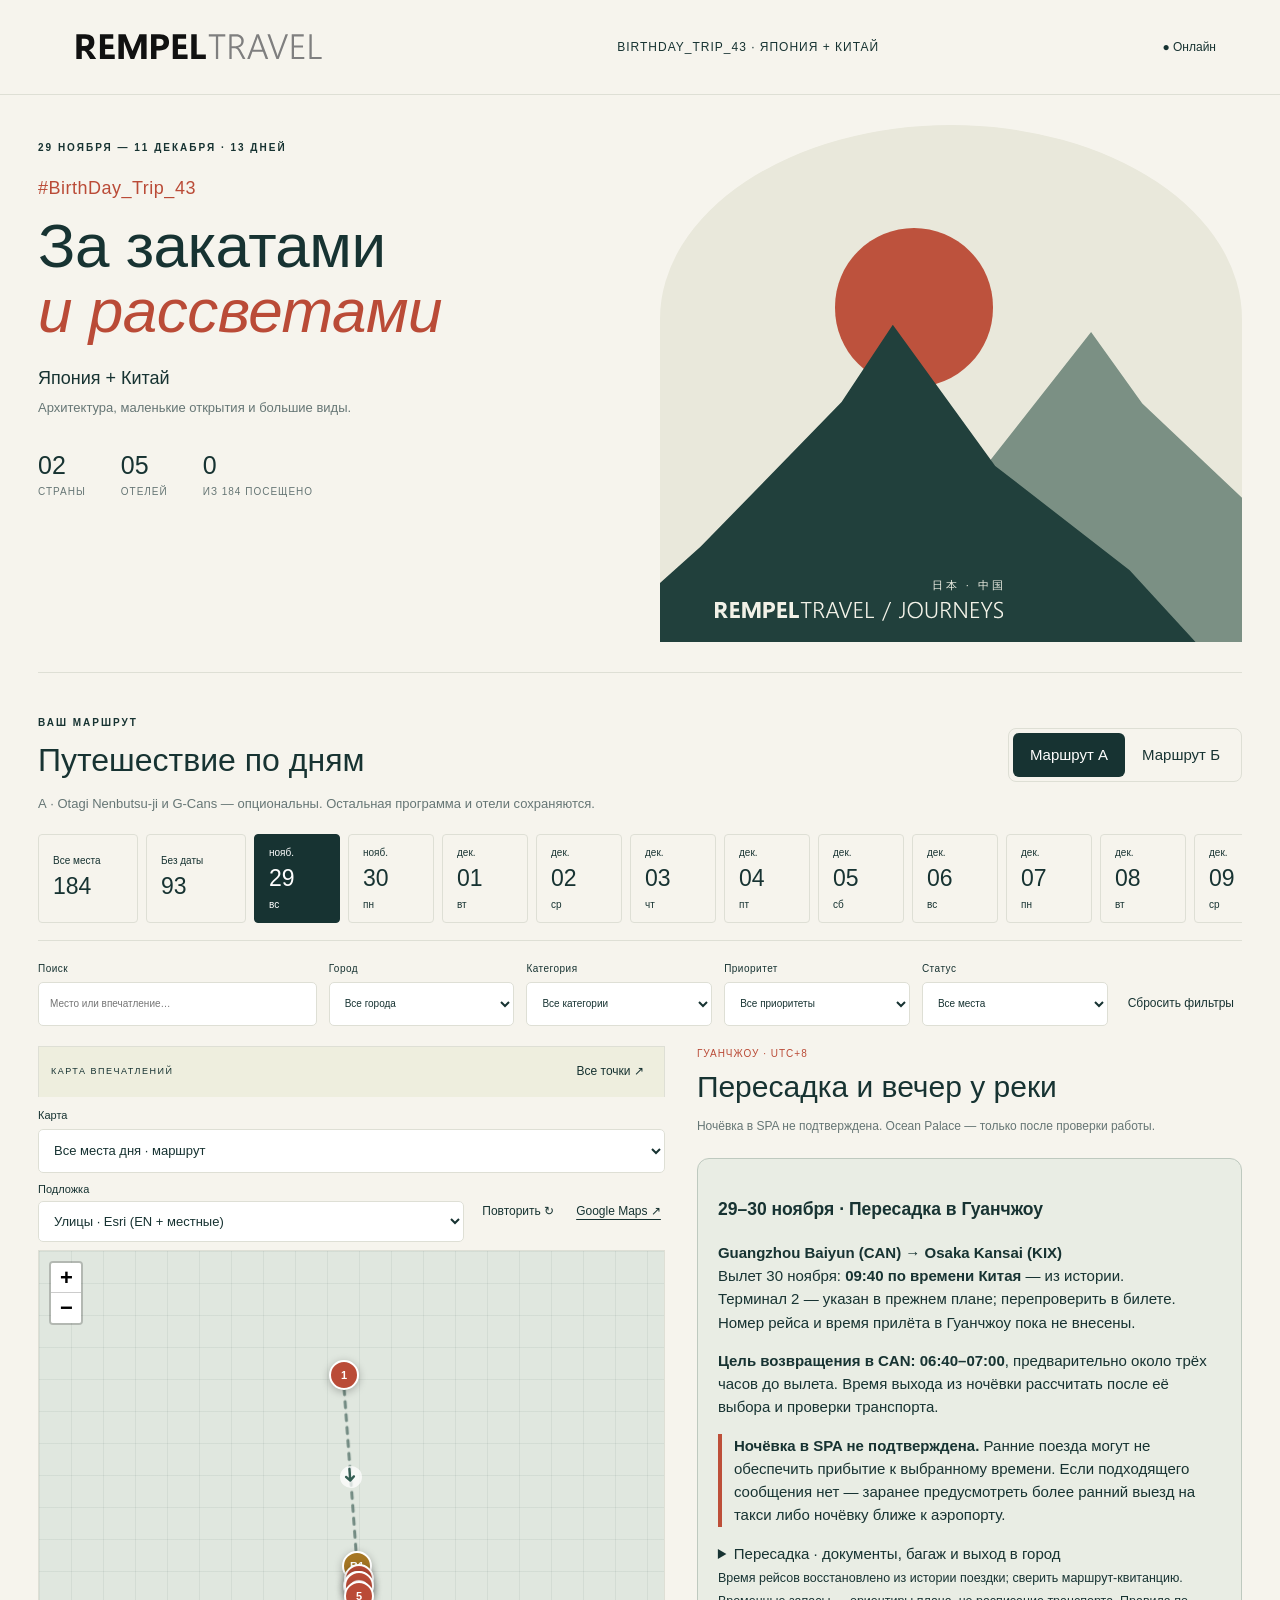
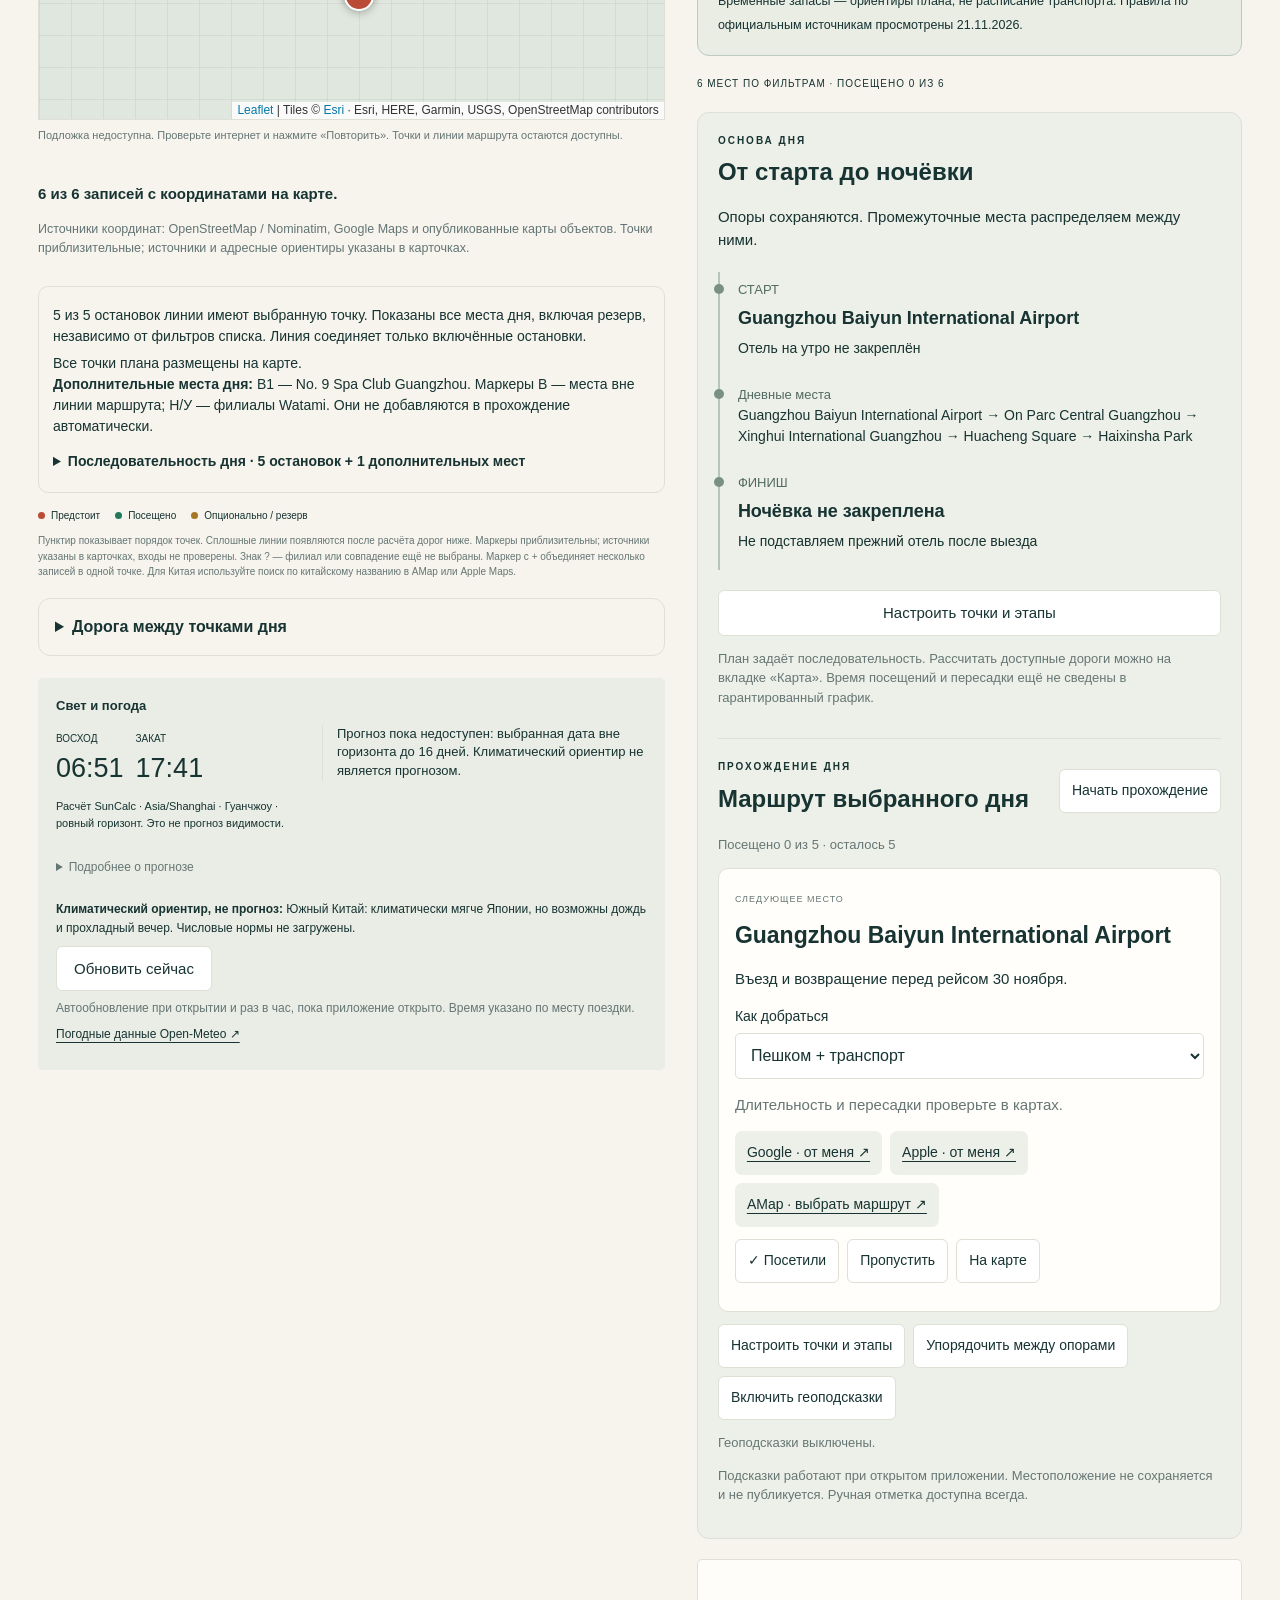
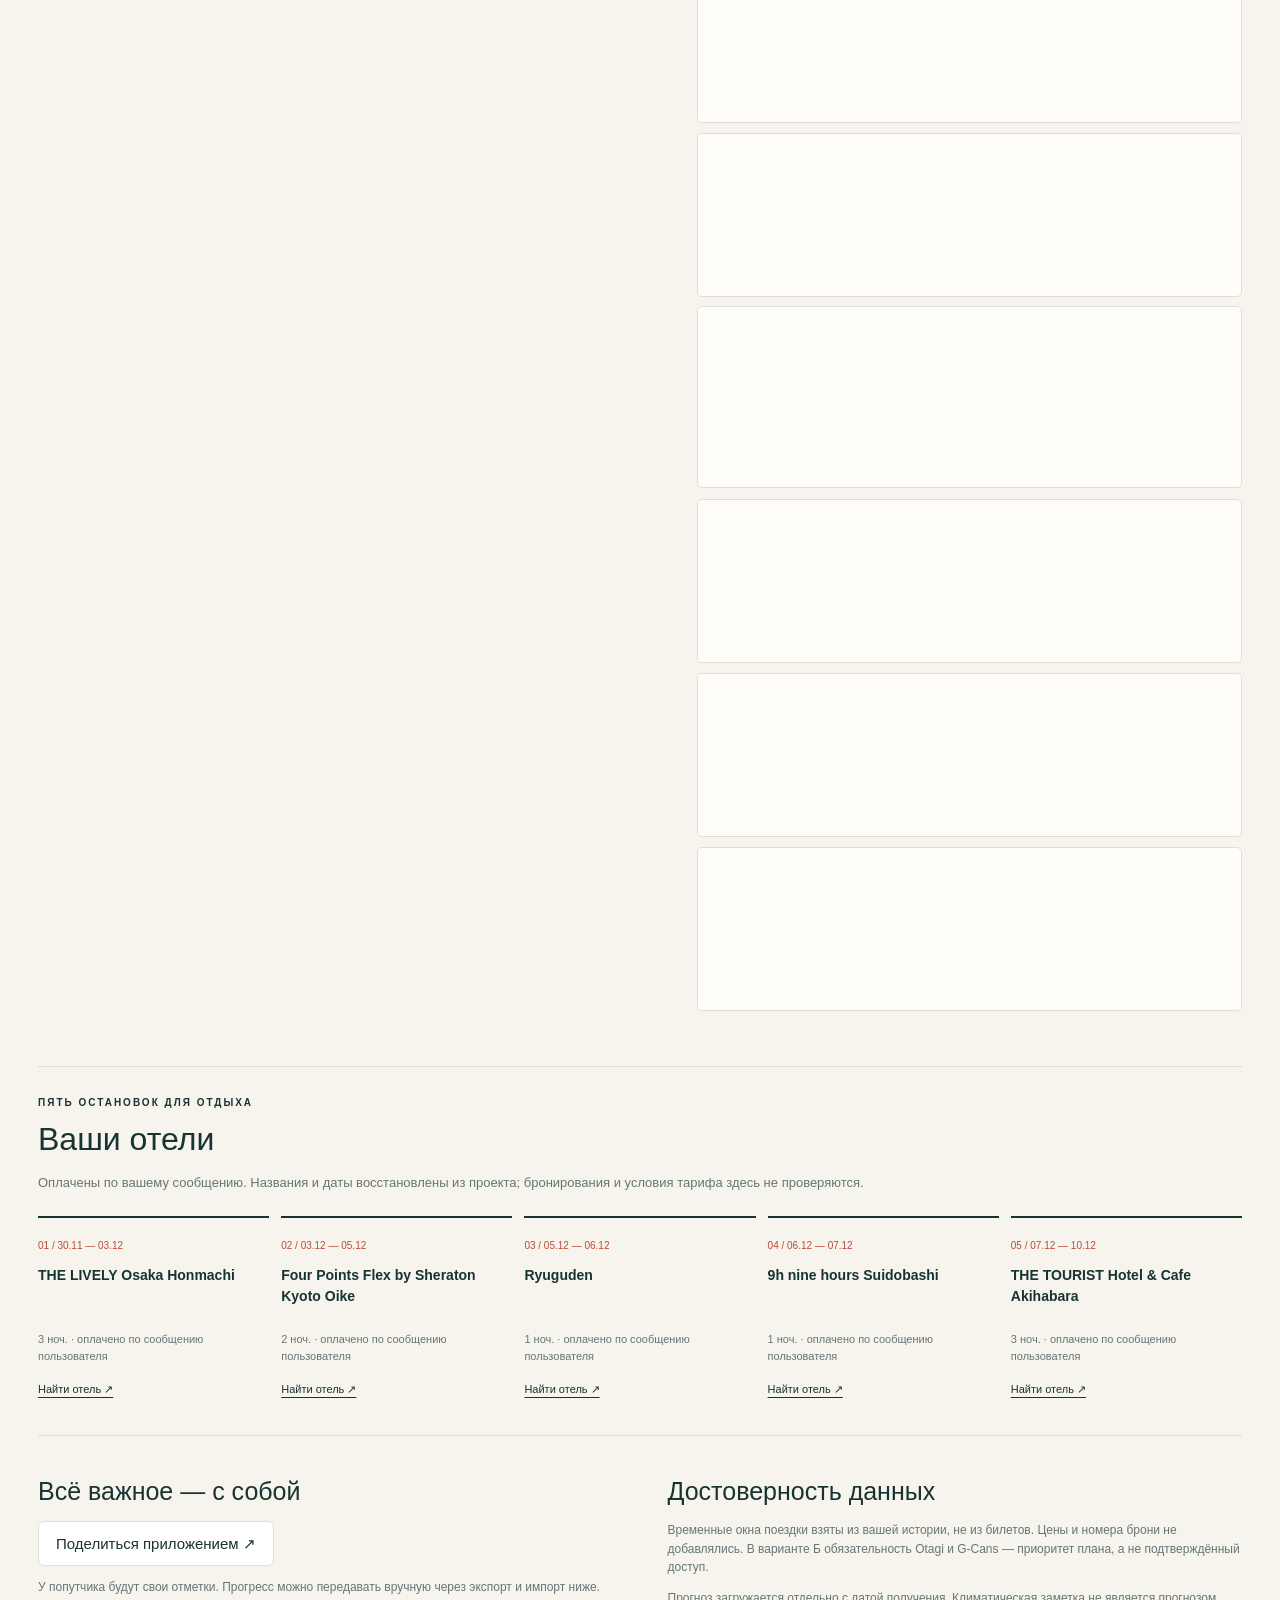
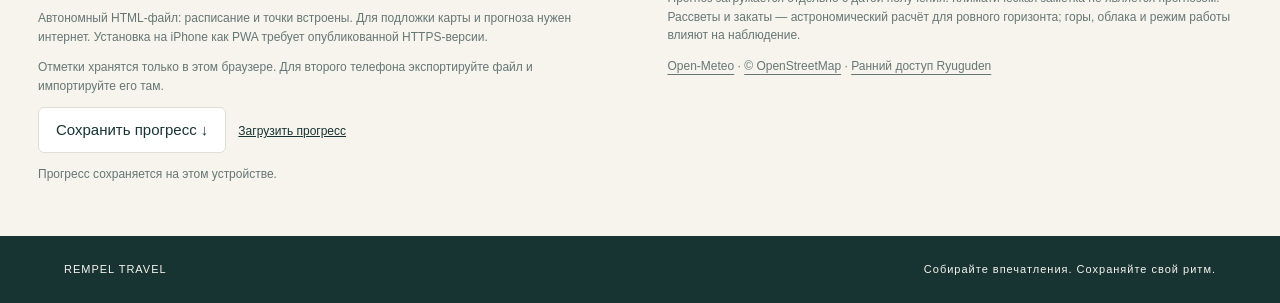
==== commit 5fae480e: "Restore coordinates from saved Google My Maps and map all 184 records" ====
--- a/share.html
+++ b/share.html
@@ -6461,7 +6461,7 @@
 function setVisited(id,value,method='manual'){state.visited[id]=value;if(value){state.journey.visits[id]={at:Date.now(),method};const p=places.find(p=>p.id===id);if(p)delete state.journey.skipped[p.date+'|'+id];}else delete state.journey.visits[id];}
 function toast(s){$('#toast').textContent=s;$('#toast').classList.add('show');setTimeout(()=>$('#toast').classList.remove('show'),3500);}
 function save(){try{localStorage.setItem(KEY,JSON.stringify(state));storageOK=true;}catch{storageOK=false;toast('Браузер не разрешает сохранение. Экспортируйте прогресс.');}$('#storageStatus').textContent=storageOK?'Прогресс сохраняется на этом устройстве.':'Сохранение недоступно. Используйте экспорт.';}
-function effective(){return places.map(p=>{const r=locationRecord(geo,state.locationChoices,p.id),point=locationPoint(geo,state.locationChoices,p.id);return {...p,priority:state.priorities[p.id]||p.priority,...(r?.key&&point?{query:point.join(',')}:{})};});}
+function effective(){return places.map(p=>{const r=locationRecord(geo,state.locationChoices,p.id),point=locationPoint(geo,state.locationChoices,p.id);return {...p,locationName:r?.locationName||'',locationWarning:r?.identityWarning||'',priority:state.priorities[p.id]||p.priority,...((r?.key||r?.mapBasis)&&point?{query:point.join(',')}:{})};});}
 function coordinate(id){return locationPoint(geo,state.locationChoices,id);}
 function sourceLink(id){const f=locationRecord(geo,state.locationChoices,id)?.feature;if(!f)return '';return f.properties.sourceURL||`https://www.openstreetmap.org/${{N:'node',W:'way',R:'relation'}[f.properties.osm_type]}/${f.properties.osm_id}`;}
 
@@ -6534,7 +6534,7 @@
  nav.querySelectorAll('button').forEach(b=>b.onclick=()=>{date=b.dataset.date;if(days.some(d=>d.date===date))setMapMode('route');render();renderWeather();if(isMobile()&&mobileScreen!=='map')applyMobileView(days.some(d=>d.date===date)?'day':'catalog',false);$(`[data-date="${date}"]`).scrollIntoView({block:'nearest',inline:'nearest'});});
 }
 function navHTML(p,origin=''){const links=linksFor(p,'transit',origin),walk=linksFor(p,'walking',origin);return `<div class="place-links"><button class="map-place-button" data-google="${p.id}" type="button">На карте</button><a href="${esc(links.google)}" target="_blank" rel="noopener">Google · транспорт ↗</a><a href="${esc(walk.google)}" target="_blank" rel="noopener">Пешком ↗</a><a href="${esc(links.apple)}" target="_blank" rel="noopener">Apple Maps ↗</a>${p.country==='CN'?`<a href="${esc(links.amap)}" target="_blank" rel="noopener">AMap · поиск ↗</a>`:''}</div>`;}
-function card(p,i){const done=!!state.visited[p.id],priority=priorityFor(p,state.variant);return `<article class="place ${done?'done':''}" id="place-${p.id}"><input class="check" type="checkbox" data-check="${p.id}" aria-label="Посещено: ${esc(p.name)}" ${done?'checked':''}><div><div class="place-top"><span class="tag">${String(i+1).padStart(2,'0')} / ${esc(p.category)} · ${labels[priority]}</span><span class="time">${esc(p.time)}</span></div><h3><button data-detail="${p.id}">${esc(p.name)} ↗</button></h3><p>${esc(p.note)}</p>${done&&state.journey.visits[p.id]?`<p class="visit-record">Посещено ${new Intl.DateTimeFormat("ru",{timeZone:p.country==="CN"?"Asia/Shanghai":"Asia/Tokyo",dateStyle:"short",timeStyle:"short"}).format(new Date(state.journey.visits[p.id].at))} · ${state.journey.visits[p.id].method==="nearby"?"подтверждено рядом":"отмечено вручную"}</p>`:""}${p.sourceDate?`<p class="catalog-source-note">${esc(p.city)} · В исходном каталоге: ${esc(p.sourceDate)} · ${esc(p.sourceStatus)}${!p.date?" · Дата в маршруте не назначена":""}</p>`:""}${p.sourceNames?.length?`<p class="catalog-source-note">Из каталога: ${esc(p.sourceNames.join(" / "))}</p>`:""}${!coordinate(p.id)?'<p class="geo-note">'+(geo[p.id]?.candidates?.length?'На карте есть варианты · выберите филиал или подтвердите совпадение':'Точная точка не подтверждена · доступен поиск по названию')+'</p>':''}${navHTML(p)}</div></article>`;}
+function card(p,i){const done=!!state.visited[p.id],priority=priorityFor(p,state.variant);return `<article class="place ${done?'done':''}" id="place-${p.id}"><input class="check" type="checkbox" data-check="${p.id}" aria-label="Посещено: ${esc(p.name)}" ${done?'checked':''}><div><div class="place-top"><span class="tag">${String(i+1).padStart(2,'0')} / ${esc(p.category)} · ${labels[priority]}</span><span class="time">${esc(p.time)}</span></div><h3><button data-detail="${p.id}">${esc(p.name)} ↗</button></h3><p>${esc(p.note)}</p>${p.locationName?'<p class="geo-note">Точка карты: '+esc(p.locationName)+'</p>':''}${p.locationWarning?'<p class="geo-note"><strong>'+esc(p.locationWarning)+'</strong></p>':''}${done&&state.journey.visits[p.id]?`<p class="visit-record">Посещено ${new Intl.DateTimeFormat("ru",{timeZone:p.country==="CN"?"Asia/Shanghai":"Asia/Tokyo",dateStyle:"short",timeStyle:"short"}).format(new Date(state.journey.visits[p.id].at))} · ${state.journey.visits[p.id].method==="nearby"?"подтверждено рядом":"отмечено вручную"}</p>`:""}${p.sourceDate?`<p class="catalog-source-note">${esc(p.city)} · В исходном каталоге: ${esc(p.sourceDate)} · ${esc(p.sourceStatus)}${!p.date?" · Дата в маршруте не назначена":""}</p>`:""}${p.sourceNames?.length?`<p class="catalog-source-note">Из каталога: ${esc(p.sourceNames.join(" / "))}</p>`:""}${!coordinate(p.id)?'<p class="geo-note">'+(geo[p.id]?.candidates?.length?'На карте есть варианты · выберите филиал или подтвердите совпадение':'Точная точка не подтверждена · доступен поиск по названию')+'</p>':''}${navHTML(p)}</div></article>`;}
 function render(){
  renderDays();$('#variantA').setAttribute('aria-pressed',state.variant==='A');$('#variantB').setAttribute('aria-pressed',state.variant==='B');
  $('#variantNote').textContent=state.variant==='A'?'А · Otagi Nenbutsu-ji и G-Cans — опциональны. Остальная программа и отели сохраняются.':'Б · Otagi Nenbutsu-ji и G-Cans — обязательны в плане. Доступ и экскурсию нужно подтвердить.';
@@ -6554,20 +6554,20 @@
 function drawLocationOptions(list,coords){
  const coverage=locationCoverage(list,geo,state.locationChoices);
  for(const p of coverage.alternatives)for(const c of geo[p.id].candidates){const point=c.feature.geometry.coordinates.slice().reverse();coords.push(point);L.marker(point,{title:p.name+' · вариант: '+c.name,icon:L.divIcon({className:'pin location-question',html:'?',iconSize:[30,30],iconAnchor:[15,15]})}).addTo(layer).bindTooltip(esc(p.name+' · '+c.name+' · филиал не выбран')).on('click',()=>detail(p.id));}
- const root=$('#mapLocationCoverage');root.innerHTML='<p><strong>'+coverage.fixed.length+' из '+coverage.total+' записей с выбранным маркером'+(coverage.alternatives.length?' · '+coverage.alternatives.length+' с вариантами на карте':'')+'.</strong></p>'+(coverage.alternatives.length?'<p>Знак <b>?</b> — найденные филиалы или возможные совпадения. Нажмите маркер, чтобы проверить и выбрать. Они не используются в линии маршрута и геоподсказках до выбора.</p><details><summary>Нужно выбрать место · '+coverage.alternatives.length+'</summary>'+coverage.alternatives.map(p=>'<p><button type="button" data-location-detail="'+p.id+'">'+esc(p.name)+'</button></p>').join('')+'</details>':'')+(coverage.missing.length?'<p>Пока без точки: '+coverage.missing.map(p=>esc(p.name)).join('; ')+'. Доступен поиск по названию.</p>':'')+'<small>Источники координат: OpenStreetMap / Nominatim, Google Maps и опубликованные карты объектов. Точки приблизительные; источники и адресные ориентиры указаны в карточках.</small>';
+ const root=$('#mapLocationCoverage');root.innerHTML='<p><strong>'+coverage.fixed.length+' из '+coverage.total+' записей с координатами на карте'+(coverage.alternatives.length?' · '+coverage.alternatives.length+' с вариантами на карте':'')+'.</strong></p>'+(coverage.fixed.some(p=>locationRecord(geo,state.locationChoices,p.id)?.mapBasis==='workingBranch')?'<p>Для сетей без указанного филиала показаны рабочие варианты. Названия филиалов и возможность замены находятся в карточках; даты и порядок прохождения не менялись.</p>':'')+(coverage.fixed.some(p=>locationRecord(geo,state.locationChoices,p.id)?.identityWarning)?'<p><strong>Есть расхождение названия исходной метки Moo и заведения Google Maps. Подробность указана в карточке.</strong></p>':'')+(coverage.alternatives.length?'<p>Знак <b>?</b> — найденные филиалы или возможные совпадения. Нажмите маркер, чтобы проверить и выбрать. Они не используются в линии маршрута и геоподсказках до выбора.</p><details><summary>Нужно выбрать место · '+coverage.alternatives.length+'</summary>'+coverage.alternatives.map(p=>'<p><button type="button" data-location-detail="'+p.id+'">'+esc(p.name)+'</button></p>').join('')+'</details>':'')+(coverage.missing.length?'<p>Пока без точки: '+coverage.missing.map(p=>esc(p.name)).join('; ')+'. Доступен поиск по названию.</p>':'')+'<small>Источники координат: OpenStreetMap / Nominatim, Google Maps и опубликованные карты объектов. Точки приблизительные; источники и адресные ориентиры указаны в карточках.</small>';
  root.querySelectorAll('[data-location-detail]').forEach(b=>b.onclick=()=>detail(b.dataset.locationDetail));
 }
 
 function renderMap(){renderGoogleMap();if(!map)return;layer.clearLayers();const day=days.some(d=>d.date===date),coords=[],markerByIndex=new Map();let plan;
  if(day){plan=itineraryMap({date,places:effective(),hotels,journey:state.journey,coordinate,priority:p=>priorityFor(p,state.variant)});
   for(const s of plan.segments){const points=[s.from.coords,s.to.coords];L.polyline(points,{color:'#58756c',weight:3,dashArray:'6 7',opacity:.8}).bindTooltip(esc(s.from.label+' → '+s.to.label+' · последовательность, не дорога')).addTo(layer);const mid=[(points[0][0]+points[1][0])/2,(points[0][1]+points[1][1])/2],angle=Math.atan2(-(points[1][0]-points[0][0]),(points[1][1]-points[0][1])*Math.cos(mid[0]*Math.PI/180))*180/Math.PI;L.marker(mid,{interactive:false,keyboard:false,icon:L.divIcon({className:'route-arrow',html:'<span style="transform:rotate('+angle+'deg)">➜</span>',iconSize:[22,22],iconAnchor:[11,11]})}).addTo(layer);}
-  for(const m of plan.markers){coords.push(m.coords);const p=m.p,done=state.visited[p.id],optional=priorityFor(p,state.variant)!=='main',title=(p.hotel?(m.entries.length>1?'Старт и финиш':p.role==='start'?'Старт':p.role==='end'?'Финиш':'Багаж')+' · ':m.label+'. '+(m.candidate?'Дополнительное место · ':''))+p.name;const marker=L.marker(m.coords,{title,icon:L.divIcon({className:'pin '+(p.hotel?'hotel-pin':done?'done':optional?'optional':''),html:esc(m.label),iconSize:p.hotel?[42,30]:[30,30],iconAnchor:p.hotel?[21,15]:[15,15]})}).addTo(layer).bindTooltip(esc(title));for(const e of m.entries)markerByIndex.set(e.index,marker);if(new Set(m.entries.map(e=>e.p.id)).size>1)bindSharedMarker(marker,m.entries.map(e=>e.p));else if(p.hotel)marker.bindPopup('<strong>'+esc(title)+'</strong><p>Отель по датам проживания.</p><a target="_blank" rel="noopener" href="https://www.google.com/maps/search/?api=1&query='+encodeURIComponent(p.query)+'">Навигация к отелю ↗</a>');else marker.on('click',()=>detail(p.id));}
+  for(const m of plan.markers){coords.push(m.coords);const p=m.p,done=state.visited[p.id],optional=priorityFor(p,state.variant)!=='main',title=(p.hotel?(m.entries.length>1?'Старт и финиш':p.role==='start'?'Старт':p.role==='end'?'Финиш':'Багаж')+' · ':m.label+'. '+(m.candidate?'Дополнительное место · ':''))+p.name+(p.locationName?' · '+p.locationName:'');const marker=L.marker(m.coords,{title,icon:L.divIcon({className:'pin '+(p.hotel?'hotel-pin':done?'done':optional?'optional':''),html:esc(m.label),iconSize:p.hotel?[42,30]:[30,30],iconAnchor:p.hotel?[21,15]:[15,15]})}).addTo(layer).bindTooltip(esc(title));for(const e of m.entries)markerByIndex.set(e.index,marker);if(new Set(m.entries.map(e=>e.p.id)).size>1)bindSharedMarker(marker,m.entries.map(e=>e.p));else if(p.hotel)marker.bindPopup('<strong>'+esc(title)+'</strong><p>Отель по датам проживания.</p><a target="_blank" rel="noopener" href="https://www.google.com/maps/search/?api=1&query='+encodeURIComponent(p.query)+'">Навигация к отелю ↗</a>');else marker.on('click',()=>detail(p.id));}
  }else {const groups=new Map();for(const [i,p]of shown.entries()){const c=coordinate(p.id);if(!c)continue;const key=c.join(',');if(!groups.has(key))groups.set(key,{c,items:[],number:i+1});groups.get(key).items.push(p);}for(const {c,items,number}of groups.values()){const p=items[0];coords.push(c);const marker=L.marker(c,{title:items.map(p=>p.name).join(' / '),icon:L.divIcon({className:'pin '+(items.every(p=>state.visited[p.id])?'done':priorityFor(p,state.variant)!=='main'?'optional':''),html:String(number)+(items.length>1?'+':''),iconSize:[30,30],iconAnchor:[15,15]})}).addTo(layer).bindTooltip(esc(items.map(p=>p.name).join(' / ')));if(items.length>1)bindSharedMarker(marker,items);else marker.on('click',()=>detail(p.id));}}
 
  drawLocationOptions(day?effective().filter(p=>p.date===date):shown,coords);$('#mapItinerary').hidden=!day||mapMode==='google';if(day){$('#mapPlanCoverage').textContent=plan.locatedPointCount+' из '+plan.pointCount+' остановок линии имеют выбранную точку'+(plan.entries.some(e=>e.p.hotel&&e.coords)?' · отель отмечен отдельно':'')+'. Показаны все места дня, включая резерв, независимо от фильтров списка. Линия соединяет только включённые остановки.';$('#mapPlanMissing').innerHTML=[...plan.missing,...plan.candidates.filter(e=>!e.coords)].length?'<strong>Без выбранной точки:</strong> '+[...plan.missing,...plan.candidates.filter(e=>!e.coords)].map(e=>esc(e.label+'. '+e.p.name)+(geo[e.p.id]?.candidates?.length?' — варианты показаны знаком ?':' — координаты уточняются')).join('; '):'Все точки плана размещены на карте.';if(plan.candidates.length)$('#mapPlanMissing').innerHTML+='<br><strong>Дополнительные места дня:</strong> '+plan.candidates.map(e=>esc(e.label+' — '+e.p.name)).join('; ')+'. Маркеры В — места вне линии маршрута; Н/У — филиалы Watami. Они не добавляются в прохождение автоматически.'+(date==='2026-12-03'?' Оба ресторана находятся в Осаке; основной маршрут дня — Киото.':'');$('#mapSequenceTitle').textContent='Последовательность дня · '+plan.entries.length+' остановок'+(plan.candidates.length?' + '+plan.candidates.length+' дополнительных мест':'');$('#mapSequence').innerHTML=[...plan.entries,...plan.candidates].map(e=>'<li><button type="button" data-map-step="'+e.index+'" class="'+(!e.coords?'map-step-missing':'')+'"><b>'+esc(e.label)+'</b><span>'+esc(e.p.name)+(e.candidate?' · вне линии маршрута':'')+(e.anchor?' · '+esc(e.anchor.label):'')+(!e.coords?' · точка уточняется':'')+'</span></button></li>').join('');$('#mapSequence').querySelectorAll('[data-map-step]').forEach(b=>b.onclick=()=>{const e=[...plan.entries,...plan.candidates][Number(b.dataset.mapStep)];if(e.coords){map.setView(e.coords,16);markerByIndex.get(e.index)?.openTooltip();$('#map').scrollIntoView({block:'center',behavior:'smooth'});}else if(!e.p.hotel)detail(e.p.id);else toast('Для отеля пока доступен поиск по названию.');});}
  const fit=()=>{if(!map.getContainer().clientWidth||!map.getContainer().clientHeight)return;if(coords.length)map.fitBounds(L.latLngBounds(coords),{padding:[40,40],maxZoom:14});else {const c=coordinate(days.find(d=>d.date===date)?.geo);if(c)map.setView(c,11);}};mapFit=fit;fit();const center=map.getCenter();if(mapMode==='route')$('#googleMap').href='https://www.google.com/maps/@?api=1&map_action=map&center='+center.lat+','+center.lng+'&zoom='+Math.min(19,Math.max(3,map.getZoom()))+'&basemap=roadmap';$('#fit').onclick=()=>{if(coords.length)fit();else toast('Для этих точек пока нет подтверждённых координат.');};}
 
-function detail(id){const p=effective().find(p=>p.id===id);modalId=id;const c=coordinate(id),priority=priorityFor(p,state.variant),lock=state.variant==='B'&&['otagi','gcans'].includes(id);const all=journeyDay(effective(),p.date,state.journey).filter(q=>journeyIncluded(q,state.journey,priorityFor(q,state.variant))&&!state.journey.skipped[q.date+'|'+q.id]),previous=p.date?all[all.findIndex(x=>x.id===id)-1]:null;$('#detailBody').innerHTML=`<div class="eyebrow">${esc(p.category)} · ${p.date?p.date.split('-').reverse().join('.'):esc(p.city)+' · Без даты'}</div><h2>${esc(p.name)}</h2><p>${esc(p.note)}</p>${p.local?`<p lang="zh">${esc(p.local)}</p>`:''}<p><strong>${esc(p.time||'Время не зафиксировано')}</strong> · ${labels[priority]}</p><label>Приоритет<select id="editPriority" ${lock?'disabled':''}>${Object.entries(labels).map(([k,v])=>`<option value="${k}" ${priority===k?'selected':''}>${v}</option>`).join('')}</select></label>${lock?'<p>В варианте Б эта точка обязательна.</p>':''}${p.candidateGroup?`<button id="chooseDinner">${journeyIncluded(p,state.journey,priority)?'Убрать из линии маршрута':'Выбрать этот филиал для маршрута дня'}</button>`:''}<button id="modalVisited">${state.visited[id]?'✓ Посещено — отменить отметку':'Отметить посещённым'}</button>${navHTML(p)}${locationOptionsHTML(p)}${previous?`<p>От предыдущей точки: ${esc(previous.name)}</p>${navHTML(p,previous.query)}`:''}<hr><p>Часы работы и цена на даты поездки не подтверждены. Бронирование билета не подтверждено.</p><p>${c?`Координаты объекта: ${c[0].toFixed(6)}, ${c[1].toFixed(6)}. Это приблизительное положение объекта, не проверенный вход. Источник просмотрен ${esc(locationRecord(geo,state.locationChoices,id).retrieved)}. ${esc(locationRecord(geo,state.locationChoices,id).precision)} <a target="_blank" rel="noopener" href="${sourceLink(id)}">Источник координат ↗</a>`:'Координаты не добавлены: точный результат не подтверждён.'}</p><p>Источник плана: история проекта «Поездка на декабрь» и ваше текущее задание.</p>`;if($('#chooseDinner'))$('#chooseDinner').onclick=()=>{const chosen=!journeyIncluded(p,state.journey,priority);if(chosen)for(const q of effective().filter(q=>q.date===p.date&&q.candidateGroup===p.candidateGroup))state.journey.included[q.id]=false;state.journey.included[p.id]=chosen;save();render();detail(id);};$('#editPriority').onchange=e=>{state.priorities[id]=e.target.value;save();render();};$('#modalVisited').onclick=()=>{setVisited(id,!state.visited[id]);save();render();detail(id);};$('#detailBody').querySelectorAll('[data-google]').forEach(b=>b.onclick=()=>{$('#detail').close();showOnGoogle(b.dataset.google);});bindLocationChoices(id);if(!$('#detail').open)$('#detail').showModal();}
+function detail(id){const p=effective().find(p=>p.id===id);modalId=id;const c=coordinate(id),priority=priorityFor(p,state.variant),lock=state.variant==='B'&&['otagi','gcans'].includes(id);const all=journeyDay(effective(),p.date,state.journey).filter(q=>journeyIncluded(q,state.journey,priorityFor(q,state.variant))&&!state.journey.skipped[q.date+'|'+q.id]),previous=p.date?all[all.findIndex(x=>x.id===id)-1]:null;$('#detailBody').innerHTML=`<div class="eyebrow">${esc(p.category)} · ${p.date?p.date.split('-').reverse().join('.'):esc(p.city)+' · Без даты'}</div><h2>${esc(p.name)}</h2><p>${esc(p.note)}</p>${p.local?`<p lang="zh">${esc(p.local)}</p>`:''}<p><strong>${esc(p.time||'Время не зафиксировано')}</strong> · ${labels[priority]}</p><label>Приоритет<select id="editPriority" ${lock?'disabled':''}>${Object.entries(labels).map(([k,v])=>`<option value="${k}" ${priority===k?'selected':''}>${v}</option>`).join('')}</select></label>${lock?'<p>В варианте Б эта точка обязательна.</p>':''}${p.candidateGroup?`<button id="chooseDinner">${journeyIncluded(p,state.journey,priority)?'Убрать из линии маршрута':'Выбрать этот филиал для маршрута дня'}</button>`:''}<button id="modalVisited">${state.visited[id]?'✓ Посещено — отменить отметку':'Отметить посещённым'}</button>${p.locationName?'<p><strong>Точка карты:</strong> '+esc(p.locationName)+'</p>':''}${p.locationWarning?'<p><strong>'+esc(p.locationWarning)+'</strong></p>':''}${navHTML(p)}${locationOptionsHTML(p)}${previous?`<p>От предыдущей точки: ${esc(previous.name)}</p>${navHTML(p,previous.query)}`:''}<hr><p>Часы работы и цена на даты поездки не подтверждены. Бронирование билета не подтверждено.</p><p>${c?`Координаты объекта: ${c[0].toFixed(6)}, ${c[1].toFixed(6)}. Это приблизительное положение объекта, не проверенный вход. Источник просмотрен ${esc(locationRecord(geo,state.locationChoices,id).retrieved)}. ${esc(locationRecord(geo,state.locationChoices,id).precision)} <a target="_blank" rel="noopener" href="${sourceLink(id)}">Источник координат ↗</a>`:'Координаты не добавлены: точный результат не подтверждён.'}</p><p>Источник плана: история проекта «Поездка на декабрь» и ваше текущее задание.</p>`;if($('#chooseDinner'))$('#chooseDinner').onclick=()=>{const chosen=!journeyIncluded(p,state.journey,priority);if(chosen)for(const q of effective().filter(q=>q.date===p.date&&q.candidateGroup===p.candidateGroup))state.journey.included[q.id]=false;state.journey.included[p.id]=chosen;save();render();detail(id);};$('#editPriority').onchange=e=>{state.priorities[id]=e.target.value;save();render();};$('#modalVisited').onclick=()=>{setVisited(id,!state.visited[id]);save();render();detail(id);};$('#detailBody').querySelectorAll('[data-google]').forEach(b=>b.onclick=()=>{$('#detail').close();showOnGoogle(b.dataset.google);});bindLocationChoices(id);if(!$('#detail').open)$('#detail').showModal();}
 function solar(day,id){const c=coordinate(id);if(!c)return '<p>Для расчёта восхода нет надёжной географической точки.</p>';const zone=day.country==='CN'?'Asia/Shanghai':'Asia/Tokyo';const times=SunCalc.getTimes(new Date(day.date+'T12:00:00'+(day.country==='CN'?'+08:00':'+09:00')),...c);const fmt=d=>new Intl.DateTimeFormat('ru',{timeZone:zone,hour:'2-digit',minute:'2-digit'}).format(d);return `<div class="solar"><div><small>ВОСХОД</small><strong>${fmt(times.sunrise)}</strong></div><div><small>ЗАКАТ</small><strong>${fmt(times.sunset)}</strong></div></div><p>Расчёт SunCalc · ${zone} · ${day.date==='2026-12-06'?'Ryuguden, Хаконе':esc(day.city)} · ровный горизонт. Это не прогноз видимости.</p>`;}
 const weatherService=createWeatherService({snapshotFetcher:(...args)=>fetch(...args)});
 function forecastText(result,day,zone){
@@ -6591,7 +6591,7 @@
 $('#export').onclick=()=>{const blob=new Blob([JSON.stringify({schemaVersion:1,...state},null,2)],{type:'application/json'});const a=document.createElement('a');a.href=URL.createObjectURL(blob);a.download='rempel-travel-progress.json';a.click();setTimeout(()=>URL.revokeObjectURL(a.href),1000);};$('#import').onchange=async e=>{try{const f=e.target.files[0];if(!f)return;if(f.size>200000)throw Error('Слишком большой файл');const j=JSON.parse(await f.text());if(j.schemaVersion!==1||!j.visited||!j.priorities)throw Error('Это не файл прогресса REMPEL TRAVEL');state=cleanState(j);save();render();toast('Прогресс загружен.');}catch(err){toast('Не удалось загрузить: '+err.message);}e.target.value='';};
 $('#hotels').innerHTML=hotels.map((h,i)=>`<div class="hotel"><small>0${i+1} / ${h.from.slice(8)}.${h.from.slice(5,7)} — ${h.to.slice(8)}.${h.to.slice(5,7)}</small><h3>${esc(h.name)}</h3><p>${h.nights} ноч. · оплачено по сообщению пользователя</p><a target="_blank" rel="noopener" href="https://www.google.com/maps/search/?api=1&query=${encodeURIComponent(h.name+' '+h.city)}">Найти отель ↗</a></div>`).join('');
 function connection(){ $('#connection').textContent=navigator.onLine?'● Онлайн':'○ Без сети';}addEventListener('online',connection);addEventListener('offline',connection);connection();
-geo={"otagi":{"query":"Otagi Nenbutsuji","feature":{"type":"Feature","properties":{"osm_type":"W","osm_id":1230442951,"osm_key":"amenity","osm_value":"place_of_worship","type":"house","name":"愛宕念仏寺","street":"清滝鳥居本線","locality":"嵯峨鳥居本仙翁町","district":"右京区","city":"京都市","state":"京都府","country":"日本","postcode":"616-0000","countrycode":"JP","extent":[135.6607305,35.0315112,135.6617474,35.0306634]},"geometry":{"type":"Point","coordinates":[135.6612344,35.0311595]}},"source":"https://photon.komoot.io/api/?limit=1&q=Otagi%20Nenbutsuji","retrieved":"2026-11-17","precision":"OSM/Photon: приблизительное положение объекта по географическому справочнику; вход не проверен."},"fushimi":{"query":"Fushimi Inari Taisha","feature":{"type":"Feature","properties":{"osm_type":"W","osm_id":96291583,"osm_key":"landuse","osm_value":"religious","type":"other","name":"伏見稲荷大社","district":"伏見区","city":"京都市","state":"京都府","country":"日本","postcode":"612-0882","countrycode":"JP","extent":[135.7709778,34.9713882,135.7878962,34.9636974]},"geometry":{"type":"Point","coordinates":[135.7797101,34.9675192]}},"source":"https://photon.komoot.io/api/?limit=1&q=Fushimi%20Inari%20Taisha","retrieved":"2026-11-17","precision":"OSM/Photon: приблизительное положение объекта по географическому справочнику; вход не проверен."},"bamboo":{"feature":{"type":"Feature","properties":{"sourceURL":"https://jmapcode.com/mapcode/arashiyama-bamboo-grove"},"geometry":{"type":"Point","coordinates":[135.670451,35.016954]}},"source":"https://jmapcode.com/mapcode/arashiyama-bamboo-grove","retrieved":"2026-11-17","precision":"Приблизительное положение объекта по опубликованным координатам; вход не проверен."},"adashino":{"query":"Adashino Nenbutsuji","feature":{"type":"Feature","properties":{"osm_type":"N","osm_id":2854304815,"osm_key":"amenity","osm_value":"place_of_worship","type":"house","name":"化野念仏寺","street":"京都日吉美山線","locality":"嵯峨鳥居本仙翁町","district":"右京区","city":"京都市","state":"京都府","country":"日本","postcode":"616-0000","countrycode":"JP"},"geometry":{"type":"Point","coordinates":[135.664627,35.026916]}},"source":"https://photon.komoot.io/api/?limit=1&q=Adashino%20Nenbutsuji","retrieved":"2026-11-17","precision":"OSM/Photon: приблизительное положение объекта по географическому справочнику; вход не проверен."},"saga":{"query":"Saga Toriimoto Kyoto","feature":{"type":"Feature","properties":{"osm_type":"N","osm_id":5665665228,"osm_key":"tourism","osm_value":"attraction","type":"house","name":"嵯峨鳥居本","street":"京都日吉美山線","locality":"嵯峨鳥居本六反町","district":"右京区","city":"京都市","state":"京都府","country":"日本","postcode":"616-0000","countrycode":"JP"},"geometry":{"type":"Point","coordinates":[135.6668057,35.0264196]}},"source":"https://photon.komoot.io/api/?limit=1&q=Saga%20Toriimoto%20Kyoto","retrieved":"2026-11-17","precision":"OSM/Photon: приблизительное положение объекта по географическому справочнику; вход не проверен."},"bridge":{"query":"Togetsukyo","feature":{"type":"Feature","properties":{"osm_type":"N","osm_id":243776548,"osm_key":"highway","osm_value":"traffic_signals","type":"house","name":"渡月橋","street":"宇多野嵐山山田線","locality":"嵯峨天龍寺立石町","district":"右京区","city":"京都市","state":"京都府","country":"日本","postcode":"616-0000","countrycode":"JP"},"geometry":{"type":"Point","coordinates":[135.6778518,35.0136547]}},"source":"https://photon.komoot.io/api/?limit=1&q=Togetsukyo","retrieved":"2026-11-17","precision":"OSM: светофор у моста Togetsukyo. Приблизительная точка рядом с мостом."},"collina":{"feature":{"type":"Feature","properties":{"sourceURL":"https://wowith.com/areas/japan/shiga/omihachiman/articles/la_collina_omihachiman_shiga"},"geometry":{"type":"Point","coordinates":[136.0913848,35.1488952]}},"source":"https://wowith.com/areas/japan/shiga/omihachiman/articles/la_collina_omihachiman_shiga","retrieved":"2026-11-17","precision":"Приблизительное положение объекта по опубликованным координатам; вход не проверен."},"nara":{"query":"Nara Park","feature":{"type":"Feature","properties":{"osm_type":"W","osm_id":456314269,"osm_key":"leisure","osm_value":"park","type":"other","name":"奈良公園","city":"奈良市","state":"奈良県","country":"日本","countrycode":"JP","extent":[135.8291284,34.6927871,135.8818192,34.673338]},"geometry":{"type":"Point","coordinates":[135.8545975,34.6829008]}},"source":"https://photon.komoot.io/api/?limit=1&q=Nara%20Park","retrieved":"2026-11-17","precision":"OSM/Photon: приблизительное положение объекта по географическому справочнику; вход не проверен."},"ryuguden":{"query":"龍宮殿 箱根","feature":{"type":"Feature","properties":{"osm_type":"W","osm_id":835174708,"osm_key":"building","osm_value":"hotel","type":"house","name":"芦ノ湖畔 蛸川温泉 龍宮殿","locality":"元箱根","city":"箱根町","county":"足柄下郡","state":"神奈川県","country":"日本","postcode":"250-0398","countrycode":"JP","extent":[139.0106255,35.2118686,139.0112194,35.2113805]},"geometry":{"type":"Point","coordinates":[139.0108791,35.2116243]}},"source":"https://photon.komoot.io/api/?limit=1&q=%E9%BE%8D%E5%AE%AE%E6%AE%BF%20%E7%AE%B1%E6%A0%B9","retrieved":"2026-11-17","precision":"OSM/Photon: приблизительное положение объекта по географическому справочнику; вход не проверен."},"sky":{"query":"Shibuya Scramble Square","feature":{"type":"Feature","properties":{"osm_type":"N","osm_id":14336269401,"osm_key":"office","osm_value":"yes","type":"house","housenumber":"12","name":"Shibuya Scramble Square Japan Tax-Free Counter","street":"24","locality":"渋谷二丁目","district":"渋谷区","city":"渋谷区","state":"東京都","country":"日本","postcode":"150-0002","countrycode":"JP"},"geometry":{"type":"Point","coordinates":[139.7023835,35.6586529]}},"source":"https://photon.komoot.io/api/?limit=1&q=Shibuya%20Scramble%20Square","retrieved":"2026-11-17","precision":"OSM: стойка tax-free в том же Shibuya Scramble Square. Приблизительный маркер здания, не вход SHIBUYA SKY."},"gcans":{"query":"首都圏外郭放水路","feature":{"type":"Feature","properties":{"osm_type":"N","osm_id":4580690391,"osm_key":"tourism","osm_value":"museum","type":"house","name":"首都圏外郭放水路","street":"三郷幸手自転車道線","locality":"小平","city":"春日部市","state":"埼玉県","country":"日本","postcode":"344-0117","countrycode":"JP"},"geometry":{"type":"Point","coordinates":[139.8117338,35.9972801]}},"source":"https://photon.komoot.io/api/?limit=1&q=%E9%A6%96%E9%83%BD%E5%9C%8F%E5%A4%96%E9%83%AD%E6%94%BE%E6%B0%B4%E8%B7%AF","retrieved":"2026-11-17","precision":"OSM/Photon: приблизительное положение объекта по географическому справочнику; вход не проверен."},"kamakura":{"query":"Kamakura","feature":{"type":"Feature","properties":{"osm_type":"R","osm_id":2689445,"osm_key":"place","osm_value":"city","type":"city","name":"鎌倉市","state":"神奈川県","country":"日本","countrycode":"JP","extra":{"admin_level":"7"},"extent":[139.4885482,35.3683147,139.593173,35.2665593]},"geometry":{"type":"Point","coordinates":[139.5469627,35.3192808]}},"source":"https://photon.komoot.io/api/?limit=1&q=Kamakura","retrieved":"2026-11-17","precision":"OSM/Photon: приблизительное положение объекта по географическому справочнику; вход не проверен."},"beijing":{"query":"Beijing","feature":{"type":"Feature","properties":{"osm_type":"R","osm_id":912940,"osm_key":"place","osm_value":"city","type":"city","name":"北京市","country":"中国","countrycode":"CN","extra":{"admin_level":"4"},"extent":[115.416849,41.059236,117.7371243,39.1707096]},"geometry":{"type":"Point","coordinates":[116.3912972,39.9057136]}},"source":"https://photon.komoot.io/api/?limit=1&q=Beijing","retrieved":"2026-11-17","precision":"OSM/Photon: приблизительное положение объекта по географическому справочнику; вход не проверен."},"guangzhou":{"query":"Guangzhou","feature":{"type":"Feature","properties":{"osm_type":"R","osm_id":3287346,"osm_key":"place","osm_value":"city","type":"city","name":"广州市","state":"广东省","country":"中国","countrycode":"CN","extra":{"admin_level":"5"},"extent":[112.9523727,23.9356989,114.055299,22.5607978]},"geometry":{"type":"Point","coordinates":[113.2589581,23.1288429]}},"source":"https://photon.komoot.io/api/?limit=1&q=Guangzhou","retrieved":"2026-11-17","precision":"OSM/Photon: приблизительное положение объекта по географическому справочнику; вход не проверен."},"castle":{"feature":{"type":"Feature","properties":{"sourceURL":"https://en.wikipedia.org/wiki/Osaka_Castle"},"geometry":{"type":"Point","coordinates":[135.52583,34.68722]}},"source":"https://en.wikipedia.org/wiki/Osaka_Castle","retrieved":"2026-11-17","precision":"Приблизительное положение объекта по опубликованным координатам; вход не проверен."},"gate":{"feature":{"type":"Feature","properties":{"sourceURL":"https://en.wikipedia.org/wiki/Gate_Tower_Building"},"geometry":{"type":"Point","coordinates":[135.48944,34.69806]}},"source":"https://en.wikipedia.org/wiki/Gate_Tower_Building","retrieved":"2026-11-17","precision":"Приблизительное положение объекта по опубликованным координатам; вход не проверен."},"umeda":{"feature":{"type":"Feature","properties":{"sourceURL":"https://en.wikipedia.org/wiki/Umeda_Sky_Building"},"geometry":{"type":"Point","coordinates":[135.48972,34.70528]}},"source":"https://en.wikipedia.org/wiki/Umeda_Sky_Building","retrieved":"2026-11-17","precision":"Приблизительное положение объекта по опубликованным координатам; вход не проверен."},"kiyomizu":{"feature":{"type":"Feature","properties":{"sourceURL":"https://en.wikipedia.org/wiki/Kiyomizu-dera"},"geometry":{"type":"Point","coordinates":[135.785,34.995]}},"source":"https://en.wikipedia.org/wiki/Kiyomizu-dera","retrieved":"2026-11-17","precision":"Приблизительное положение объекта по опубликованным координатам; вход не проверен."},"jingshan":{"feature":{"type":"Feature","properties":{"sourceURL":"https://en.wikipedia.org/wiki/Jingshan_Park"},"geometry":{"type":"Point","coordinates":[116.39056,39.92361]}},"source":"https://en.wikipedia.org/wiki/Jingshan_Park","retrieved":"2026-11-17","precision":"Приблизительное положение объекта по опубликованным координатам; вход не проверен."},"hasedera":{"feature":{"type":"Feature","properties":{"sourceURL":"https://en.wikipedia.org/wiki/Hase-dera_(Kamakura)"},"geometry":{"type":"Point","coordinates":[139.53306,35.3125]}},"source":"https://en.wikipedia.org/wiki/Hase-dera_(Kamakura)","retrieved":"2026-11-17","precision":"Приблизительное положение объекта по опубликованным координатам; вход не проверен."},"buddha":{"feature":{"type":"Feature","properties":{"sourceURL":"https://en.wikipedia.org/wiki/K%C5%8Dtoku-in"},"geometry":{"type":"Point","coordinates":[139.53572,35.31686]}},"source":"https://en.wikipedia.org/wiki/K%C5%8Dtoku-in","retrieved":"2026-11-17","precision":"Приблизительное положение объекта по опубликованным координатам; вход не проверен."},"kinkaku":{"feature":{"type":"Feature","properties":{"sourceURL":"https://en.wikipedia.org/wiki/Kinkaku-ji"},"geometry":{"type":"Point","coordinates":[135.7285,35.0395]}},"source":"https://en.wikipedia.org/wiki/Kinkaku-ji","retrieved":"2026-11-17","precision":"Приблизительное положение объекта по опубликованным координатам; вход не проверен."},"todaiji":{"feature":{"type":"Feature","properties":{"sourceURL":"https://en.wikipedia.org/wiki/T%C5%8Ddai-ji"},"geometry":{"type":"Point","coordinates":[135.83972,34.68917]}},"source":"https://en.wikipedia.org/wiki/T%C5%8Ddai-ji","retrieved":"2026-11-17","precision":"Приблизительное положение объекта по опубликованным координатам; вход не проверен."},"can":{"feature":{"type":"Feature","properties":{"sourceURL":"https://en.wikipedia.org/wiki/Guangzhou_Baiyun_International_Airport"},"geometry":{"type":"Point","coordinates":[113.29889,23.3925]}},"source":"https://en.wikipedia.org/wiki/Guangzhou_Baiyun_International_Airport","retrieved":"2026-11-17","precision":"Приблизительное положение объекта по опубликованным координатам; вход не проверен."},"pkx":{"feature":{"type":"Feature","properties":{"sourceURL":"https://en.wikipedia.org/wiki/Beijing_Daxing_International_Airport"},"geometry":{"type":"Point","coordinates":[116.41056,39.50917]}},"source":"https://en.wikipedia.org/wiki/Beijing_Daxing_International_Airport","retrieved":"2026-11-17","precision":"Приблизительное положение объекта по опубликованным координатам; вход не проверен."},"pkxReturn":{"feature":{"type":"Feature","properties":{"sourceURL":"https://en.wikipedia.org/wiki/Beijing_Daxing_International_Airport"},"geometry":{"type":"Point","coordinates":[116.41056,39.50917]}},"source":"https://en.wikipedia.org/wiki/Beijing_Daxing_International_Airport","retrieved":"2026-11-17","precision":"Приблизительное положение объекта по опубликованным координатам; вход не проверен."},"huacheng":{"feature":{"type":"Feature","properties":{"sourceURL":"https://en.wikipedia.org/wiki/Huacheng_Square"},"geometry":{"type":"Point","coordinates":[113.31925,23.126222]}},"source":"https://en.wikipedia.org/wiki/Huacheng_Square","retrieved":"2026-11-17","precision":"Приблизительное положение объекта по опубликованным координатам; вход не проверен."},"osaka":{"feature":{"type":"Feature","properties":{"sourceURL":"https://en.wikipedia.org/wiki/Umeda_Sky_Building"},"geometry":{"type":"Point","coordinates":[135.48972,34.70528]}},"source":"https://en.wikipedia.org/wiki/Umeda_Sky_Building","retrieved":"2026-11-17","precision":"Региональная точка для расчёта света и погоды; не отдельное место."},"kyoto":{"query":"Fushimi Inari Taisha","feature":{"type":"Feature","properties":{"osm_type":"W","osm_id":96291583,"osm_key":"landuse","osm_value":"religious","type":"other","name":"伏見稲荷大社","district":"伏見区","city":"京都市","state":"京都府","country":"日本","postcode":"612-0882","countrycode":"JP","extent":[135.7709778,34.9713882,135.7878962,34.9636974]},"geometry":{"type":"Point","coordinates":[135.7797101,34.9675192]}},"source":"https://photon.komoot.io/api/?limit=1&q=Fushimi%20Inari%20Taisha","retrieved":"2026-11-17","precision":"Региональная точка для расчёта света и погоды; не отдельное место."},"tokyo":{"query":"Shibuya Scramble Square","feature":{"type":"Feature","properties":{"osm_type":"N","osm_id":14336269401,"osm_key":"office","osm_value":"yes","type":"house","housenumber":"12","name":"Shibuya Scramble Square Japan Tax-Free Counter","street":"24","locality":"渋谷二丁目","district":"渋谷区","city":"渋谷区","state":"東京都","country":"日本","postcode":"150-0002","countrycode":"JP"},"geometry":{"type":"Point","coordinates":[139.7023835,35.6586529]}},"source":"https://photon.komoot.io/api/?limit=1&q=Shibuya%20Scramble%20Square","retrieved":"2026-11-17","precision":"Региональная точка для расчёта света и погоды; не отдельное место."},"lively":{"query":"THE LIVELY Osaka Honmachi","feature":{"type":"Feature","geometry":{"type":"Point","coordinates":[135.5075433,34.68274861]},"properties":{"name":"THE LIVELY Osaka Honmachi","countrycode":"JP","sourceURL":"https://www.city.osaka.lg.jp/kenko/cmsfiles/contents/0000382/382418/202512ketsugo.pdf"}},"source":"https://www.city.osaka.lg.jp/kenko/cmsfiles/contents/0000382/382418/202512ketsugo.pdf","retrieved":"2026-11-18","precision":"Город Осака, реестр средств размещения на 31.12.2025, стр. 39. Координата объекта; вход не проверен."},"kuromon":{"query":"Kuromon Market","feature":{"type":"Feature","geometry":{"type":"Point","coordinates":[135.506238,34.6653515]},"properties":{"name":"Kuromon Market","countrycode":"JP","sourceURL":"https://discover.osaka-info.jp/en/spots/kuromon-market"}},"source":"https://discover.osaka-info.jp/en/spots/kuromon-market","retrieved":"2026-11-18","precision":"Точка на карте официального туристического бюро Осаки. Рынок протяжённый; это ориентир, не проверенный вход."},"shinsaibashi":{"query":"Shinsaibashi-Suji Shopping Street","feature":{"type":"Feature","geometry":{"type":"Point","coordinates":[135.50163,34.67344]},"properties":{"name":"Shinsaibashi-Suji Shopping Street","countrycode":"JP","sourceURL":"https://osaka-info.jp/en/spot/shinsaibashi-suji-shopping-street/"}},"source":"https://osaka-info.jp/en/spot/shinsaibashi-suji-shopping-street/","retrieved":"2026-11-18","precision":"Координата из ссылки карты официального туристического бюро Осаки. Ориентир торговой улицы, не отдельный магазин."},"hashi":{"query":"HASHI LAB Shinsaibashi","feature":{"type":"Feature","geometry":{"type":"Point","coordinates":[135.5032604860414,34.676978505116445]},"properties":{"name":"HASHI LAB Shinsaibashi","countrycode":"JP","sourceURL":"https://osaka-info.jp/en/spot/hashi_lab/"}},"source":"https://osaka-info.jp/en/spot/hashi_lab/","retrieved":"2026-11-18","precision":"Координата из ссылки карты официального туристического бюро Осаки. Osaka Norin Kaikan, 3-2-6 Minamisemba, комната 507; вход и этаж на месте не проверены."},"watami":{"query":"焼肉の和民 なんば店","feature":{"type":"Feature","geometry":{"type":"Point","coordinates":[135.501979,34.665088]},"properties":{"name":"焼肉の和民 なんば店","countrycode":"JP","sourceURL":"https://yakiniku-watami.com/shop/osaka/"}},"source":"https://yakiniku-watami.com/shop/osaka/","retrieved":"2026-11-18","precision":"Координата из q-параметра карты на официальной странице сети. Положение объекта, не проверенный вход; бронирование не подтверждено."},"watamiNamba3":{"query":"焼肉の和民 なんば店","feature":{"type":"Feature","geometry":{"type":"Point","coordinates":[135.501979,34.665088]},"properties":{"name":"焼肉の和民 なんば店","countrycode":"JP","sourceURL":"https://yakiniku-watami.com/shop/osaka/"}},"source":"https://yakiniku-watami.com/shop/osaka/","retrieved":"2026-11-18","precision":"Координата из q-параметра карты на официальной странице сети. Положение объекта, не проверенный вход; бронирование не подтверждено."},"watamiUmeda":{"query":"焼肉の和民 梅田茶屋町店","feature":{"type":"Feature","geometry":{"type":"Point","coordinates":[135.49921698056792,34.705802998621905]},"properties":{"name":"焼肉の和民 梅田茶屋町店","countrycode":"JP","sourceURL":"https://yakiniku-watami.com/shop/osaka/"}},"source":"https://yakiniku-watami.com/shop/osaka/","retrieved":"2026-11-18","precision":"Координата из q-параметра карты на официальной странице сети. Положение объекта, не проверенный вход; бронирование не подтверждено."},"watamiUmeda3":{"query":"焼肉の和民 梅田茶屋町店","feature":{"type":"Feature","geometry":{"type":"Point","coordinates":[135.49921698056792,34.705802998621905]},"properties":{"name":"焼肉の和民 梅田茶屋町店","countrycode":"JP","sourceURL":"https://yakiniku-watami.com/shop/osaka/"}},"source":"https://yakiniku-watami.com/shop/osaka/","retrieved":"2026-11-18","precision":"Координата из q-параметра карты на официальной странице сети. Положение объекта, не проверенный вход; бронирование не подтверждено."},"kix":{"query":"Kansai International Airport Osaka","source":"https://nominatim.openstreetmap.org/search?format=jsonv2&q=Kansai+International+Airport+Osaka&limit=3&addressdetails=1&countrycodes=jp","retrieved":"2026-11-21","precision":"OSM/Nominatim: результат сопоставлен по названию и городу; приблизительное положение объекта, не проверенный вход.","feature":{"type":"Feature","properties":{"name":"関西国際空港","osm_type":"relation","osm_id":9436735,"countrycode":"JP","display_name":"関西国際空港, バス専用, 田尻町, 泉南郡, 大阪府, 549-0011, 日本","sourceURL":"https://nominatim.openstreetmap.org/search?format=jsonv2&q=Kansai+International+Airport+Osaka&limit=3&addressdetails=1&countrycodes=jp"},"geometry":{"type":"Point","coordinates":[135.222523,34.4342045]}}},"hozenji":{"query":"Hozenji Yokocho Osaka Osaka","source":"https://nominatim.openstreetmap.org/search?format=jsonv2&q=Hozenji+Yokocho+Osaka+Osaka&limit=3&addressdetails=1&countrycodes=jp","retrieved":"2026-11-21","precision":"OSM/Nominatim: результат сопоставлен по названию и городу; приблизительное положение объекта, не проверенный вход.","feature":{"type":"Feature","properties":{"name":"Hozenji yokocho (alley w trad restaurants, shops, bars)","osm_type":"node","osm_id":4190280889,"countrycode":"JP","display_name":"Hozenji yokocho (alley w trad restaurants, shops, bars), 坂町通, 千日前一丁目, 中央区, 大阪市, 大阪府, 542-0071, 日本","sourceURL":"https://nominatim.openstreetmap.org/search?format=jsonv2&q=Hozenji+Yokocho+Osaka+Osaka&limit=3&addressdetails=1&countrycodes=jp"},"geometry":{"type":"Point","coordinates":[135.5033179,34.6679653]}}},"exchange":{"query":"Namba Currency Exchange Osaka Osaka","source":"https://nominatim.openstreetmap.org/search?format=jsonv2&q=Namba+Currency+Exchange+Osaka+Osaka&limit=3&addressdetails=1&countrycodes=jp","retrieved":"2026-11-21","precision":"OSM/Nominatim: результат сопоставлен по названию и городу; приблизительное положение объекта, не проверенный вход.","feature":{"type":"Feature","properties":{"name":"NAMBA 外貨両替所","osm_type":"node","osm_id":4312136393,"countrycode":"JP","display_name":"NAMBA 外貨両替所, 大阪市浪速区難波中2-8-97, 阪神高速1号環状線, 難波中二丁目, 浪速区, 大阪市, 大阪府, 556-0011, 日本","sourceURL":"https://nominatim.openstreetmap.org/search?format=jsonv2&q=Namba+Currency+Exchange+Osaka+Osaka&limit=3&addressdetails=1&countrycodes=jp"},"geometry":{"type":"Point","coordinates":[135.5008525,34.6625421]}}},"kasuga":{"query":"Kasuga Taisha Nara Nara","source":"https://nominatim.openstreetmap.org/search?format=jsonv2&q=Kasuga+Taisha+Nara+Nara&limit=3&addressdetails=1&countrycodes=jp","retrieved":"2026-11-21","precision":"OSM/Nominatim: результат сопоставлен по названию и городу; приблизительное положение объекта, не проверенный вход.","feature":{"type":"Feature","properties":{"name":"春日大社","osm_type":"way","osm_id":1134481286,"countrycode":"JP","display_name":"春日大社, 春日野町, 奈良市, 奈良県, 630-8212, 日本","sourceURL":"https://nominatim.openstreetmap.org/search?format=jsonv2&q=Kasuga+Taisha+Nara+Nara&limit=3&addressdetails=1&countrycodes=jp"},"geometry":{"type":"Point","coordinates":[135.8460746,34.6805063]}}},"shinsekai":{"query":"Tsutenkaku Osaka Osaka","source":"https://nominatim.openstreetmap.org/search?format=jsonv2&q=Tsutenkaku+Osaka+Osaka&limit=3&addressdetails=1&countrycodes=jp","retrieved":"2026-11-21","precision":"OSM/Nominatim: результат сопоставлен по названию и городу; приблизительное положение объекта, не проверенный вход.","feature":{"type":"Feature","properties":{"name":"通天閣","osm_type":"way","osm_id":254319878,"countrycode":"JP","display_name":"通天閣, 6, 新世界市場, 恵美須東一丁目, 浪速区, 大阪市, 大阪府, 556-0002, 日本","sourceURL":"https://nominatim.openstreetmap.org/search?format=jsonv2&q=Tsutenkaku+Osaka+Osaka&limit=3&addressdetails=1&countrycodes=jp"},"geometry":{"type":"Point","coordinates":[135.5063098,34.6525393]}}},"yasakaPagoda":{"query":"Hokanji Kyoto Kyoto","source":"https://nominatim.openstreetmap.org/search?format=jsonv2&q=Hokanji+Kyoto+Kyoto&limit=3&addressdetails=1&countrycodes=jp","retrieved":"2026-11-21","precision":"OSM/Nominatim: результат сопоставлен по названию и городу; приблизительное положение объекта, не проверенный вход.","feature":{"type":"Feature","properties":{"name":"Hokanji Temple and the Yasaka-no-to Pagoda","osm_type":"node","osm_id":5395846924,"countrycode":"JP","display_name":"Hokanji Temple and the Yasaka-no-to Pagoda, 八坂通, 上田町, 辰巳町, 東山区, 京都市, 京都府, 605-0854, 日本","sourceURL":"https://nominatim.openstreetmap.org/search?format=jsonv2&q=Hokanji+Kyoto+Kyoto&limit=3&addressdetails=1&countrycodes=jp"},"geometry":{"type":"Point","coordinates":[135.7787643,34.9985665]}}},"yasaka":{"query":"Yasaka Shrine Kyoto Kyoto","source":"https://nominatim.openstreetmap.org/search?format=jsonv2&q=Yasaka+Shrine+Kyoto+Kyoto&limit=3&addressdetails=1&countrycodes=jp","retrieved":"2026-11-21","precision":"OSM/Nominatim: результат сопоставлен по названию и городу; приблизительное положение объекта, не проверенный вход.","feature":{"type":"Feature","properties":{"name":"八坂神社","osm_type":"way","osm_id":328903218,"countrycode":"JP","display_name":"八坂神社, 東大路通, 祇園町北側, 辰巳町, 東山区, 京都市, 京都府, 605-0062, 日本","sourceURL":"https://nominatim.openstreetmap.org/search?format=jsonv2&q=Yasaka+Shrine+Kyoto+Kyoto&limit=3&addressdetails=1&countrycodes=jp"},"geometry":{"type":"Point","coordinates":[135.7782611,35.0036027]}}},"maruyama":{"query":"Maruyama Park Kyoto Kyoto","source":"https://nominatim.openstreetmap.org/search?format=jsonv2&q=Maruyama+Park+Kyoto+Kyoto&limit=3&addressdetails=1&countrycodes=jp","retrieved":"2026-11-21","precision":"OSM/Nominatim: результат сопоставлен по названию и городу; приблизительное положение объекта, не проверенный вход.","feature":{"type":"Feature","properties":{"name":"円山公園","osm_type":"way","osm_id":54170783,"countrycode":"JP","display_name":"円山公園, 東山区, 京都市, 京都府, 日本","sourceURL":"https://nominatim.openstreetmap.org/search?format=jsonv2&q=Maruyama+Park+Kyoto+Kyoto&limit=3&addressdetails=1&countrycodes=jp"},"geometry":{"type":"Point","coordinates":[135.7814763,35.0037618]}}},"gion":{"query":"Gion Kyoto Kyoto","source":"https://nominatim.openstreetmap.org/search?format=jsonv2&q=Gion+Kyoto+Kyoto&limit=3&addressdetails=1&countrycodes=jp","retrieved":"2026-11-21","precision":"OSM/Nominatim: результат сопоставлен по названию и городу; приблизительное положение объекта, не проверенный вход.","feature":{"type":"Feature","properties":{"name":"祇園","osm_type":"relation","osm_id":9541222,"countrycode":"JP","display_name":"祇園, 東山区, 京都市, 京都府, 日本","sourceURL":"https://nominatim.openstreetmap.org/search?format=jsonv2&q=Gion+Kyoto+Kyoto&limit=3&addressdetails=1&countrycodes=jp"},"geometry":{"type":"Point","coordinates":[135.778403,35.0046897]}}},"pontocho":{"query":"Pontocho Kyoto Kyoto","source":"https://nominatim.openstreetmap.org/search?format=jsonv2&q=Pontocho+Kyoto+Kyoto&limit=3&addressdetails=1&countrycodes=jp","retrieved":"2026-11-21","precision":"OSM/Nominatim: результат сопоставлен по названию и городу; приблизительное положение объекта, не проверенный вход.","feature":{"type":"Feature","properties":{"name":"先斗町","osm_type":"node","osm_id":4233370290,"countrycode":"JP","display_name":"先斗町, 先斗町通, 鍋屋町, 中京区, 京都市, 京都府, 604-8023, 日本","sourceURL":"https://nominatim.openstreetmap.org/search?format=jsonv2&q=Pontocho+Kyoto+Kyoto&limit=3&addressdetails=1&countrycodes=jp"},"geometry":{"type":"Point","coordinates":[135.7712126,35.0042456]}}},"tofuku":{"query":"Tofukuji Kyoto Kyoto","source":"https://nominatim.openstreetmap.org/search?format=jsonv2&q=Tofukuji+Kyoto+Kyoto&limit=3&addressdetails=1&countrycodes=jp","retrieved":"2026-11-21","precision":"OSM/Nominatim: результат сопоставлен по названию и городу; приблизительное положение объекта, не проверенный вход.","feature":{"type":"Feature","properties":{"name":"東福寺","osm_type":"node","osm_id":3644796526,"countrycode":"JP","display_name":"東福寺, 東山橋, 本町十四丁目, 東九条東松ノ木町, 東山区, 京都市, 京都府, 605-0981, 日本","sourceURL":"https://nominatim.openstreetmap.org/search?format=jsonv2&q=Tofukuji+Kyoto+Kyoto&limit=3&addressdetails=1&countrycodes=jp"},"geometry":{"type":"Point","coordinates":[135.7699358,34.9809945]}}},"tenryuji":{"query":"Tenryuji Kyoto Kyoto","source":"https://nominatim.openstreetmap.org/search?format=jsonv2&q=Tenryuji+Kyoto+Kyoto&limit=3&addressdetails=1&countrycodes=jp","retrieved":"2026-11-21","precision":"OSM/Nominatim: результат сопоставлен по названию и городу; приблизительное положение объекта, не проверенный вход.","feature":{"type":"Feature","properties":{"name":"天龍寺","osm_type":"node","osm_id":4264119277,"countrycode":"JP","display_name":"天龍寺, 宇多野嵐山山田線, 嵯峨天龍寺立石町, 右京区, 京都市, 京都府, 616-0000, 日本","sourceURL":"https://nominatim.openstreetmap.org/search?format=jsonv2&q=Tenryuji+Kyoto+Kyoto&limit=3&addressdetails=1&countrycodes=jp"},"geometry":{"type":"Point","coordinates":[135.6769952,35.0159298]}}},"ryoan":{"query":"Ryoanji Kyoto Kyoto","source":"https://nominatim.openstreetmap.org/search?format=jsonv2&q=Ryoanji+Kyoto+Kyoto&limit=3&addressdetails=1&countrycodes=jp","retrieved":"2026-11-21","precision":"OSM/Nominatim: результат сопоставлен по названию и городу; приблизительное положение объекта, не проверенный вход.","feature":{"type":"Feature","properties":{"name":"龍安寺","osm_type":"node","osm_id":7126885962,"countrycode":"JP","display_name":"龍安寺, 今出川通, 等持院東町, 馬喰町, 右京区, 京都市, 京都府, 603-8341, 日本","sourceURL":"https://nominatim.openstreetmap.org/search?format=jsonv2&q=Ryoanji+Kyoto+Kyoto&limit=3&addressdetails=1&countrycodes=jp"},"geometry":{"type":"Point","coordinates":[135.7213031,35.027868]}}},"conference":{"query":"Kyoto International Conference Center Kyoto","source":"https://nominatim.openstreetmap.org/search?format=jsonv2&q=Kyoto+International+Conference+Center+Kyoto&limit=3&addressdetails=1&countrycodes=jp","retrieved":"2026-11-21","precision":"OSM/Nominatim: результат сопоставлен по названию и городу; приблизительное положение объекта, не проверенный вход.","feature":{"type":"Feature","properties":{"name":"国立京都国際会館","osm_type":"relation","osm_id":1633593,"countrycode":"JP","display_name":"国立京都国際会館, 宝ヶ池通, 岩倉西五田町, 左京区, 京都市, 京都府, 606-8505, 日本","sourceURL":"https://nominatim.openstreetmap.org/search?format=jsonv2&q=Kyoto+International+Conference+Center+Kyoto&limit=3&addressdetails=1&countrycodes=jp"},"geometry":{"type":"Point","coordinates":[135.7831473,35.0610839]}}},"komagatake":{"query":"Hakone Komagatake Ropeway Hakone","source":"https://nominatim.openstreetmap.org/search?format=jsonv2&q=Hakone+Komagatake+Ropeway+Hakone&limit=3&addressdetails=1&countrycodes=jp","retrieved":"2026-11-21","precision":"OSM/Nominatim: результат сопоставлен по названию и городу; приблизительное положение объекта, не проверенный вход.","feature":{"type":"Feature","properties":{"name":"箱根駒ヶ岳ロープウェー","osm_type":"way","osm_id":24573023,"countrycode":"JP","display_name":"箱根駒ヶ岳ロープウェー, 湯河原箱根仙石原線, 元箱根, 箱根, 足柄下郡, 神奈川県, 250-0398, 日本","sourceURL":"https://nominatim.openstreetmap.org/search?format=jsonv2&q=Hakone+Komagatake+Ropeway+Hakone&limit=3&addressdetails=1&countrycodes=jp"},"geometry":{"type":"Point","coordinates":[139.0170859,35.2184365]}}},"hakoneShrine":{"query":"Hakone Shrine Hakone","source":"https://nominatim.openstreetmap.org/search?format=jsonv2&q=Hakone+Shrine+Hakone&limit=3&addressdetails=1&countrycodes=jp","retrieved":"2026-11-21","precision":"OSM/Nominatim: результат сопоставлен по названию и городу; приблизительное положение объекта, не проверенный вход.","feature":{"type":"Feature","properties":{"name":"箱根神社","osm_type":"way","osm_id":553740875,"countrycode":"JP","display_name":"箱根神社, 神社通り, 箱根, 足柄下郡, 神奈川県, 250-0398, 日本","sourceURL":"https://nominatim.openstreetmap.org/search?format=jsonv2&q=Hakone+Shrine+Hakone&limit=3&addressdetails=1&countrycodes=jp"},"geometry":{"type":"Point","coordinates":[139.0255832,35.2039731]}}},"renbai":{"query":"Kamakura Central Food Market Kamakura","source":"https://nominatim.openstreetmap.org/search?format=jsonv2&q=Kamakura+Central+Food+Market+Kamakura&limit=3&addressdetails=1&countrycodes=jp","retrieved":"2026-11-21","precision":"OSM/Nominatim: результат сопоставлен по названию и городу; приблизительное положение объекта, не проверенный вход.","feature":{"type":"Feature","properties":{"name":"鎌倉中央食品市場","osm_type":"node","osm_id":266737439,"countrycode":"JP","display_name":"鎌倉中央食品市場, 若宮大路, 小町一丁目, 鎌倉市, 神奈川県, 248-0006, 日本","sourceURL":"https://nominatim.openstreetmap.org/search?format=jsonv2&q=Kamakura+Central+Food+Market+Kamakura&limit=3&addressdetails=1&countrycodes=jp"},"geometry":{"type":"Point","coordinates":[139.5510651,35.3171031]}}},"starbucksKam":{"query":"Starbucks Kamakura Onarimachi Kamakura","source":"https://nominatim.openstreetmap.org/search?format=jsonv2&q=Starbucks+Kamakura+Onarimachi+Kamakura&limit=3&addressdetails=1&countrycodes=jp","retrieved":"2026-11-21","precision":"OSM/Nominatim: результат сопоставлен по названию и городу; приблизительное положение объекта, не проверенный вход.","feature":{"type":"Feature","properties":{"name":"スターバックス","osm_type":"node","osm_id":1866788982,"countrycode":"JP","display_name":"スターバックス, 市役所通り, 佐助一丁目, 長谷, 鎌倉市, 神奈川県, 248-0012, 日本","sourceURL":"https://nominatim.openstreetmap.org/search?format=jsonv2&q=Starbucks+Kamakura+Onarimachi+Kamakura&limit=3&addressdetails=1&countrycodes=jp"},"geometry":{"type":"Point","coordinates":[139.547641,35.3197244]}}},"enoden":{"query":"Kamakurakokomae Station Kamakura","source":"https://nominatim.openstreetmap.org/search?format=jsonv2&q=Kamakurakokomae+Station+Kamakura&limit=3&addressdetails=1&countrycodes=jp","retrieved":"2026-11-21","precision":"OSM/Nominatim: результат сопоставлен по названию и городу; приблизительное положение объекта, не проверенный вход.","feature":{"type":"Feature","properties":{"name":"鎌倉高校前","osm_type":"node","osm_id":8063964899,"countrycode":"JP","display_name":"鎌倉高校前, 国道134号, 腰越一丁目, 鎌倉市, 神奈川県, 248-0026, 日本","sourceURL":"https://nominatim.openstreetmap.org/search?format=jsonv2&q=Kamakurakokomae+Station+Kamakura&limit=3&addressdetails=1&countrycodes=jp"},"geometry":{"type":"Point","coordinates":[139.5007098,35.3067209]}}},"inamura":{"query":"Inamuragasaki Park Kamakura","source":"https://nominatim.openstreetmap.org/search?format=jsonv2&q=Inamuragasaki+Park+Kamakura&limit=3&addressdetails=1&countrycodes=jp","retrieved":"2026-11-21","precision":"OSM/Nominatim: результат сопоставлен по названию и городу; приблизительное положение объекта, не проверенный вход.","feature":{"type":"Feature","properties":{"name":"稲村ガ崎公園","osm_type":"way","osm_id":390566753,"countrycode":"JP","display_name":"稲村ガ崎公園, 鎌倉市, 神奈川県, 日本","sourceURL":"https://nominatim.openstreetmap.org/search?format=jsonv2&q=Inamuragasaki+Park+Kamakura&limit=3&addressdetails=1&countrycodes=jp"},"geometry":{"type":"Point","coordinates":[139.5249973,35.3023736]}}},"latte":{"query":"LATTE ART MANIA Tokyo Tokyo","source":"https://nominatim.openstreetmap.org/search?format=jsonv2&q=LATTE+ART+MANIA+Tokyo+Tokyo&limit=3&addressdetails=1&countrycodes=jp","retrieved":"2026-11-21","precision":"OSM/Nominatim: результат сопоставлен по названию и городу; приблизительное положение объекта, не проверенный вход.","feature":{"type":"Feature","properties":{"name":"Latte Art Mania Tokyo","osm_type":"node","osm_id":13434269301,"countrycode":"JP","display_name":"Latte Art Mania Tokyo, 熊野通り, 北青山二丁目, 北青山, 港区, 東京都, 107-0061, 日本","sourceURL":"https://nominatim.openstreetmap.org/search?format=jsonv2&q=LATTE+ART+MANIA+Tokyo+Tokyo&limit=3&addressdetails=1&countrycodes=jp"},"geometry":{"type":"Point","coordinates":[139.7164729,35.6712362]}}},"bongo":{"query":"Onigiri Bongo Tokyo Tokyo","source":"https://nominatim.openstreetmap.org/search?format=jsonv2&q=Onigiri+Bongo+Tokyo+Tokyo&limit=3&addressdetails=1&countrycodes=jp","retrieved":"2026-11-21","precision":"OSM/Nominatim: результат сопоставлен по названию и городу; приблизительное положение объекта, не проверенный вход.","feature":{"type":"Feature","properties":{"name":"おにぎりぼんご","osm_type":"node","osm_id":11422117042,"countrycode":"JP","display_name":"おにぎりぼんご, 5, 北大塚二丁目, 北大塚, 豊島区, 東京都, 170-0004, 日本","sourceURL":"https://nominatim.openstreetmap.org/search?format=jsonv2&q=Onigiri+Bongo+Tokyo+Tokyo&limit=3&addressdetails=1&countrycodes=jp"},"geometry":{"type":"Point","coordinates":[139.729706,35.7327126]}}},"sensoji":{"query":"Sensoji Tokyo Tokyo","source":"https://nominatim.openstreetmap.org/search?format=jsonv2&q=Sensoji+Tokyo+Tokyo&limit=3&addressdetails=1&countrycodes=jp","retrieved":"2026-11-21","precision":"OSM/Nominatim: результат сопоставлен по названию и городу; приблизительное положение объекта, не проверенный вход.","feature":{"type":"Feature","properties":{"name":"金龍山 浅草寺","osm_type":"way","osm_id":173154847,"countrycode":"JP","display_name":"金龍山 浅草寺, 1, 浅草二丁目, 浅草, 台東区, 東京都, 111-0032, 日本","sourceURL":"https://nominatim.openstreetmap.org/search?format=jsonv2&q=Sensoji+Tokyo+Tokyo&limit=3&addressdetails=1&countrycodes=jp"},"geometry":{"type":"Point","coordinates":[139.7955265,35.7134032]}}},"catalog-p1":{"query":"THE LIVELY Osaka Honmachi","feature":{"type":"Feature","geometry":{"type":"Point","coordinates":[135.5075433,34.68274861]},"properties":{"name":"THE LIVELY Osaka Honmachi","countrycode":"JP","sourceURL":"https://www.city.osaka.lg.jp/kenko/cmsfiles/contents/0000382/382418/202512ketsugo.pdf"}},"source":"https://www.city.osaka.lg.jp/kenko/cmsfiles/contents/0000382/382418/202512ketsugo.pdf","retrieved":"2026-11-18","precision":"Город Осака, реестр средств размещения на 31.12.2025, стр. 39. Координата объекта; вход не проверен.","aliasOf":"lively"},"catalog-p10":{"query":"Shinsekai Osaka","source":"https://nominatim.openstreetmap.org/search?format=jsonv2&q=Shinsekai+Osaka&limit=3&addressdetails=1&countrycodes=jp","retrieved":"2026-11-21","precision":"OSM/Nominatim: результат сопоставлен по названию и городу; приблизительное положение объекта, не проверенный вход.","feature":{"type":"Feature","properties":{"name":"新世界","osm_type":"node","osm_id":4190308689,"countrycode":"JP","display_name":"新世界, 新世界本通線, 恵美須東二丁目, 浪速区, 大阪市, 大阪府, 556-0002, 日本","sourceURL":"https://nominatim.openstreetmap.org/search?format=jsonv2&q=Shinsekai+Osaka&limit=3&addressdetails=1&countrycodes=jp"},"geometry":{"type":"Point","coordinates":[135.5061908,34.6520901]}}},"catalog-p13":{"query":"Onigiri Gorichan Osaka","source":"https://nominatim.openstreetmap.org/search?format=jsonv2&q=Onigiri+Gorichan+Osaka&limit=3&addressdetails=1&countrycodes=jp","retrieved":"2026-11-21","precision":"OSM/Nominatim: результат сопоставлен по названию и городу; приблизительное положение объекта, не проверенный вход.","feature":{"type":"Feature","properties":{"name":"おにぎりごりちゃん","osm_type":"node","osm_id":14292042967,"countrycode":"JP","display_name":"おにぎりごりちゃん, 都島通, 中崎西一丁目, 北区, 大阪市, 大阪府, 530-0015, 日本","sourceURL":"https://nominatim.openstreetmap.org/search?format=jsonv2&q=Onigiri+Gorichan+Osaka&limit=3&addressdetails=1&countrycodes=jp"},"geometry":{"type":"Point","coordinates":[135.5058324,34.707134]}}},"catalog-p27":{"query":"Omihachiman Station Omihachiman","source":"https://nominatim.openstreetmap.org/search?format=jsonv2&q=Omihachiman+Station+Omihachiman&limit=3&addressdetails=1&countrycodes=jp","retrieved":"2026-11-21","precision":"OSM/Nominatim: результат сопоставлен по названию и городу; приблизительное положение объекта, не проверенный вход.","feature":{"type":"Feature","properties":{"name":"近江八幡","osm_type":"node","osm_id":1351659261,"countrycode":"JP","display_name":"近江八幡, サークルデッキ, 鷹飼町南三丁目, 鷹飼町, 近江八幡, 近江八幡市, 滋賀県, 523-8501, 日本","sourceURL":"https://nominatim.openstreetmap.org/search?format=jsonv2&q=Omihachiman+Station+Omihachiman&limit=3&addressdetails=1&countrycodes=jp"},"geometry":{"type":"Point","coordinates":[136.1027652,35.1223816]}}},"catalog-p36":{"query":"ASAI Kyoto Shijo Hotel Kyoto","source":"https://nominatim.openstreetmap.org/search?format=jsonv2&q=ASAI+Kyoto+Shijo+Hotel+Kyoto&limit=3&addressdetails=1&countrycodes=jp","retrieved":"2026-11-21","precision":"OSM/Nominatim: результат сопоставлен по названию и городу; приблизительное положение объекта, не проверенный вход.","feature":{"type":"Feature","properties":{"name":"ASAI Kyoto Shijo","osm_type":"node","osm_id":13350802501,"countrycode":"JP","display_name":"ASAI Kyoto Shijo, 600, 松原通, 石不動之町, 下京区, 京都市, 京都府, 600-8078, 日本","sourceURL":"https://nominatim.openstreetmap.org/search?format=jsonv2&q=ASAI+Kyoto+Shijo+Hotel+Kyoto&limit=3&addressdetails=1&countrycodes=jp"},"geometry":{"type":"Point","coordinates":[135.7604236,34.9987814]}}},"catalog-p37":{"query":"The Millennials Kyoto Kyoto","source":"https://nominatim.openstreetmap.org/search?format=jsonv2&q=The+Millennials+Kyoto+Kyoto&limit=3&addressdetails=1&countrycodes=jp","retrieved":"2026-11-21","precision":"OSM/Nominatim: результат сопоставлен по названию и городу; приблизительное положение объекта, не проверенный вход.","feature":{"type":"Feature","properties":{"name":"The Millennials","osm_type":"node","osm_id":10651448949,"countrycode":"JP","display_name":"The Millennials, 235, 河原町通, 山崎町, 中京区, 京都市, 京都府, 604-8031, 日本","sourceURL":"https://nominatim.openstreetmap.org/search?format=jsonv2&q=The+Millennials+Kyoto+Kyoto&limit=3&addressdetails=1&countrycodes=jp"},"geometry":{"type":"Point","coordinates":[135.7689125,35.0074688]}}},"catalog-p58":{"query":"Lake Ashi / Ashinoko Hakone","source":"https://nominatim.openstreetmap.org/search?format=jsonv2&q=Lake+Ashi+%2F+Ashinoko+Hakone&limit=3&addressdetails=1&countrycodes=jp","retrieved":"2026-11-21","precision":"OSM/Nominatim: результат сопоставлен по названию и городу; приблизительное положение объекта, не проверенный вход.","feature":{"type":"Feature","properties":{"name":"芦ノ湖","osm_type":"relation","osm_id":10349338,"countrycode":"JP","display_name":"芦ノ湖, 箱根, 足柄下郡, 神奈川県, 250-0398, 日本","sourceURL":"https://nominatim.openstreetmap.org/search?format=jsonv2&q=Lake+Ashi+%2F+Ashinoko+Hakone&limit=3&addressdetails=1&countrycodes=jp"},"geometry":{"type":"Point","coordinates":[139.0019966,35.214483]}}},"catalog-p61":{"query":"Ōwakudani Hakone","source":"https://nominatim.openstreetmap.org/search?format=jsonv2&q=%C5%8Cwakudani+Hakone&limit=3&addressdetails=1&countrycodes=jp","retrieved":"2026-11-21","precision":"OSM/Nominatim: результат сопоставлен по названию и городу; приблизительное положение объекта, не проверенный вход.","feature":{"type":"Feature","properties":{"name":"大涌谷","osm_type":"way","osm_id":727045804,"countrycode":"JP","display_name":"大涌谷, 箱根, 足柄下郡, 神奈川県, 250-0398, 日本","sourceURL":"https://nominatim.openstreetmap.org/search?format=jsonv2&q=%C5%8Cwakudani+Hakone&limit=3&addressdetails=1&countrycodes=jp"},"geometry":{"type":"Point","coordinates":[139.0242051,35.2474057]}}},"catalog-p63":{"query":"Hakone Open-Air Museum Hakone","source":"https://nominatim.openstreetmap.org/search?format=jsonv2&q=Hakone+Open-Air+Museum+Hakone&limit=3&addressdetails=1&countrycodes=jp","retrieved":"2026-11-21","precision":"OSM/Nominatim: результат сопоставлен по названию и городу; приблизительное положение объекта, не проверенный вход.","feature":{"type":"Feature","properties":{"name":"彫刻の森美術館","osm_type":"node","osm_id":5182750902,"countrycode":"JP","display_name":"彫刻の森美術館, 関本小涌谷線, 木賀, 箱根, 足柄下郡, 神奈川県, 250-0398, 日本","sourceURL":"https://nominatim.openstreetmap.org/search?format=jsonv2&q=Hakone+Open-Air+Museum+Hakone&limit=3&addressdetails=1&countrycodes=jp"},"geometry":{"type":"Point","coordinates":[139.0520834,35.2442838]}}},"catalog-p64":{"query":"POLA Museum of Art Hakone","source":"https://nominatim.openstreetmap.org/search?format=jsonv2&q=POLA+Museum+of+Art+Hakone&limit=3&addressdetails=1&countrycodes=jp","retrieved":"2026-11-21","precision":"OSM/Nominatim: результат сопоставлен по названию и городу; приблизительное положение объекта, не проверенный вход.","feature":{"type":"Feature","properties":{"name":"ポーラ美術館","osm_type":"way","osm_id":388180518,"countrycode":"JP","display_name":"ポーラ美術館, 仙石原強羅停車場線, 仙石原, 箱根, 足柄下郡, 神奈川県, 250-0631, 日本","sourceURL":"https://nominatim.openstreetmap.org/search?format=jsonv2&q=POLA+Museum+of+Art+Hakone&limit=3&addressdetails=1&countrycodes=jp"},"geometry":{"type":"Point","coordinates":[139.0212049,35.2566563]}}},"catalog-p65":{"query":"Hakone Gora Park Hakone","source":"https://nominatim.openstreetmap.org/search?format=jsonv2&q=Hakone+Gora+Park+Hakone&limit=3&addressdetails=1&countrycodes=jp","retrieved":"2026-11-21","precision":"OSM/Nominatim: результат сопоставлен по названию и городу; приблизительное положение объекта, не проверенный вход.","feature":{"type":"Feature","properties":{"name":"強羅公園","osm_type":"way","osm_id":281489340,"countrycode":"JP","display_name":"強羅公園, 強羅, 箱根, 足柄下郡, 神奈川県, 250-0398, 日本","sourceURL":"https://nominatim.openstreetmap.org/search?format=jsonv2&q=Hakone+Gora+Park+Hakone&limit=3&addressdetails=1&countrycodes=jp"},"geometry":{"type":"Point","coordinates":[139.045249,35.2486387]}}},"catalog-p66":{"query":"Hakone-Gora Byakudan Hakone","source":"https://nominatim.openstreetmap.org/search?format=jsonv2&q=Hakone-Gora+Byakudan+Hakone&limit=3&addressdetails=1&countrycodes=jp","retrieved":"2026-11-21","precision":"OSM/Nominatim: результат сопоставлен по названию и городу; приблизительное положение объекта, не проверенный вход.","feature":{"type":"Feature","properties":{"name":"箱根強羅白檀","osm_type":"node","osm_id":6758626885,"countrycode":"JP","display_name":"箱根強羅白檀, 大湧谷小湧谷線, 二ノ平, 箱根, 足柄下郡, 神奈川県, 250-0398, 日本","sourceURL":"https://nominatim.openstreetmap.org/search?format=jsonv2&q=Hakone-Gora+Byakudan+Hakone&limit=3&addressdetails=1&countrycodes=jp"},"geometry":{"type":"Point","coordinates":[139.0422657,35.2427203]}}},"catalog-p70":{"query":"Gōra Kadan Hakone","source":"https://nominatim.openstreetmap.org/search?format=jsonv2&q=G%C5%8Dra+Kadan+Hakone&limit=3&addressdetails=1&countrycodes=jp","retrieved":"2026-11-21","precision":"OSM/Nominatim: результат сопоставлен по названию и городу; приблизительное положение объекта, не проверенный вход.","feature":{"type":"Feature","properties":{"name":"強羅花壇","osm_type":"node","osm_id":11219302402,"countrycode":"JP","display_name":"強羅花壇, 関本小涌谷線, 木賀, 箱根, 足柄下郡, 神奈川県, 250-0398, 日本","sourceURL":"https://nominatim.openstreetmap.org/search?format=jsonv2&q=G%C5%8Dra+Kadan+Hakone&limit=3&addressdetails=1&countrycodes=jp"},"geometry":{"type":"Point","coordinates":[139.0485404,35.2474072]}}},"catalog-p72":{"query":"Hotel Green Plaza Hakone Hakone","source":"https://nominatim.openstreetmap.org/search?format=jsonv2&q=Hotel+Green+Plaza+Hakone+Hakone&limit=3&addressdetails=1&countrycodes=jp","retrieved":"2026-11-21","precision":"OSM/Nominatim: результат сопоставлен по названию и городу; приблизительное положение объекта, не проверенный вход.","feature":{"type":"Feature","properties":{"name":"Hotel Green Plaza Hakone","osm_type":"node","osm_id":14247403801,"countrycode":"JP","display_name":"Hotel Green Plaza Hakone, 1244-2, 湯河原箱根仙石原線, 仙石原, 箱根, 足柄下郡, 神奈川県, 250-0631, 日本","sourceURL":"https://nominatim.openstreetmap.org/search?format=jsonv2&q=Hotel+Green+Plaza+Hakone+Hakone&limit=3&addressdetails=1&countrycodes=jp"},"geometry":{"type":"Point","coordinates":[139.006764,35.2455325]}}},"catalog-p82":{"query":"Shichirigahama Beach Kamakura","source":"https://nominatim.openstreetmap.org/search?format=jsonv2&q=Shichirigahama+Beach+Kamakura&limit=3&addressdetails=1&countrycodes=jp","retrieved":"2026-11-21","precision":"OSM/Nominatim: результат сопоставлен по названию и городу; приблизительное положение объекта, не проверенный вход.","feature":{"type":"Feature","properties":{"name":"七里ヶ浜","osm_type":"way","osm_id":53750907,"countrycode":"JP","display_name":"七里ヶ浜, 鎌倉市, 神奈川県, 日本","sourceURL":"https://nominatim.openstreetmap.org/search?format=jsonv2&q=Shichirigahama+Beach+Kamakura&limit=3&addressdetails=1&countrycodes=jp"},"geometry":{"type":"Point","coordinates":[139.5140657,35.3039934]}}},"catalog-p92":{"query":"Mitsubishi Ichigokan Museum Tokyo","source":"https://nominatim.openstreetmap.org/search?format=jsonv2&q=Mitsubishi+Ichigokan+Museum+Tokyo&limit=3&addressdetails=1&countrycodes=jp","retrieved":"2026-11-21","precision":"OSM/Nominatim: результат сопоставлен по названию и городу; приблизительное положение объекта, не проверенный вход.","feature":{"type":"Feature","properties":{"name":"三菱一号館","osm_type":"way","osm_id":306116935,"countrycode":"JP","display_name":"三菱一号館, 大名小路, 丸の内二丁目, 丸の内, 千代田区, 東京都, 100-0005, 日本","sourceURL":"https://nominatim.openstreetmap.org/search?format=jsonv2&q=Mitsubishi+Ichigokan+Museum+Tokyo&limit=3&addressdetails=1&countrycodes=jp"},"geometry":{"type":"Point","coordinates":[139.7633877,35.6785728]}}},"catalog-p93":{"query":"Marunouchi BRICK SQUARE Tokyo","source":"https://nominatim.openstreetmap.org/search?format=jsonv2&q=Marunouchi+BRICK+SQUARE+Tokyo&limit=3&addressdetails=1&countrycodes=jp","retrieved":"2026-11-21","precision":"OSM/Nominatim: результат сопоставлен по названию и городу; приблизительное положение объекта, не проверенный вход.","feature":{"type":"Feature","properties":{"name":"丸の内ブリックスクエア","osm_type":"way","osm_id":907090754,"countrycode":"JP","display_name":"丸の内ブリックスクエア, 丸の内, 千代田区, 東京都, 100-0005, 日本","sourceURL":"https://nominatim.openstreetmap.org/search?format=jsonv2&q=Marunouchi+BRICK+SQUARE+Tokyo&limit=3&addressdetails=1&countrycodes=jp"},"geometry":{"type":"Point","coordinates":[139.7631213,35.6789773]}}},"catalog-p95":{"query":"Tokyo Station Marunouchi Tokyo","source":"https://nominatim.openstreetmap.org/search?format=jsonv2&q=Tokyo+Station+Marunouchi+Tokyo&limit=3&addressdetails=1&countrycodes=jp","retrieved":"2026-11-21","precision":"OSM/Nominatim: результат сопоставлен по названию и городу; приблизительное положение объекта, не проверенный вход.","feature":{"type":"Feature","properties":{"name":"東京駅丸の内駅舎","osm_type":"relation","osm_id":4856156,"countrycode":"JP","display_name":"東京駅丸の内駅舎, 1, 丸の内一丁目, 丸の内, 千代田区, 東京都, 100-0005, 日本","sourceURL":"https://nominatim.openstreetmap.org/search?format=jsonv2&q=Tokyo+Station+Marunouchi+Tokyo&limit=3&addressdetails=1&countrycodes=jp"},"geometry":{"type":"Point","coordinates":[139.7659765,35.6811505]}}},"catalog-p97":{"query":"Imperial Palace East Gardens Tokyo","source":"https://nominatim.openstreetmap.org/search?format=jsonv2&q=Imperial+Palace+East+Gardens+Tokyo&limit=3&addressdetails=1&countrycodes=jp","retrieved":"2026-11-21","precision":"OSM/Nominatim: результат сопоставлен по названию и городу; приблизительное положение объекта, не проверенный вход.","feature":{"type":"Feature","properties":{"name":"皇居東御苑","osm_type":"relation","osm_id":5415394,"countrycode":"JP","display_name":"皇居東御苑, 千代田区, 東京都, 102-0000, 日本","sourceURL":"https://nominatim.openstreetmap.org/search?format=jsonv2&q=Imperial+Palace+East+Gardens+Tokyo&limit=3&addressdetails=1&countrycodes=jp"},"geometry":{"type":"Point","coordinates":[139.7573959,35.6867006]}}},"catalog-p100":{"query":"Kaminarimon Tokyo","source":"https://nominatim.openstreetmap.org/search?format=jsonv2&q=Kaminarimon+Tokyo&limit=3&addressdetails=1&countrycodes=jp","retrieved":"2026-11-21","precision":"OSM/Nominatim: результат сопоставлен по названию и городу; приблизительное положение объекта, не проверенный вход.","feature":{"type":"Feature","properties":{"name":"雷門","osm_type":"way","osm_id":173154849,"countrycode":"JP","display_name":"雷門, 仲見世通り, 浅草一丁目, 浅草, 台東区, 東京都, 111-0032, 日本","sourceURL":"https://nominatim.openstreetmap.org/search?format=jsonv2&q=Kaminarimon+Tokyo&limit=3&addressdetails=1&countrycodes=jp"},"geometry":{"type":"Point","coordinates":[139.7963683,35.7111333]}}},"catalog-p57":{"query":"龍宮殿 箱根","feature":{"type":"Feature","properties":{"osm_type":"W","osm_id":835174708,"osm_key":"building","osm_value":"hotel","type":"house","name":"芦ノ湖畔 蛸川温泉 龍宮殿","locality":"元箱根","city":"箱根町","county":"足柄下郡","state":"神奈川県","country":"日本","postcode":"250-0398","countrycode":"JP","extent":[139.0106255,35.2118686,139.0112194,35.2113805]},"geometry":{"type":"Point","coordinates":[139.0108791,35.2116243]}},"source":"https://photon.komoot.io/api/?limit=1&q=%E9%BE%8D%E5%AE%AE%E6%AE%BF%20%E7%AE%B1%E6%A0%B9","retrieved":"2026-11-17","aliasOf":"ryuguden","precision":"OSM/Photon: приблизительное положение объекта по географическому справочнику; вход не проверен."},"akasaka":{"query":"Akasaka Station Tokyo Tokyo","source":"https://nominatim.openstreetmap.org/search?format=jsonv2&q=Akasaka+Station+Tokyo+Tokyo&limit=3&addressdetails=1&countrycodes=jp","retrieved":"2026-11-21","precision":"OSM/Nominatim: сопоставлено название и город; приблизительное положение объекта, вход не проверен.","feature":{"type":"Feature","properties":{"name":"赤坂","osm_type":"node","osm_id":6210190874,"countrycode":"JP","display_name":"赤坂, 赤坂通り, 赤坂六丁目, 赤坂, 港区, 東京都, 107-0052, 日本","sourceURL":"https://nominatim.openstreetmap.org/search?format=jsonv2&q=Akasaka+Station+Tokyo+Tokyo&limit=3&addressdetails=1&countrycodes=jp"},"geometry":{"type":"Point","coordinates":[139.7363044,35.672174]}}},"catalog-p101":{"query":"Nakamise-dori Tokyo","source":"https://nominatim.openstreetmap.org/search?format=jsonv2&q=Nakamise-dori+Tokyo&limit=3&addressdetails=1&countrycodes=jp","retrieved":"2026-11-21","precision":"OSM/Nominatim: сопоставлено название и город; приблизительное положение объекта, вход не проверен.","feature":{"type":"Feature","properties":{"name":"仲見世通り","osm_type":"way","osm_id":573269291,"countrycode":"JP","display_name":"仲見世通り, 浅草一丁目, 浅草, 台東区, 東京都, 111-0032, 日本","sourceURL":"https://nominatim.openstreetmap.org/search?format=jsonv2&q=Nakamise-dori+Tokyo&limit=3&addressdetails=1&countrycodes=jp"},"geometry":{"type":"Point","coordinates":[139.7965171,35.7125206]}}},"catalog-p102":{"query":"Onigiri Asakusa Yadoroku Tokyo","source":"https://nominatim.openstreetmap.org/search?format=jsonv2&q=Onigiri+Asakusa+Yadoroku+Tokyo&limit=3&addressdetails=1&countrycodes=jp","retrieved":"2026-11-21","precision":"OSM/Nominatim: сопоставлено название и город; приблизительное положение объекта, вход не проверен.","feature":{"type":"Feature","properties":{"name":"おにぎり浅草宿六","osm_type":"node","osm_id":6266948612,"countrycode":"JP","display_name":"おにぎり浅草宿六, 10, 浅草三丁目, 浅草, 台東区, 東京都, 111-0032, 日本","sourceURL":"https://nominatim.openstreetmap.org/search?format=jsonv2&q=Onigiri+Asakusa+Yadoroku+Tokyo&limit=3&addressdetails=1&countrycodes=jp"},"geometry":{"type":"Point","coordinates":[139.7947511,35.7168964]}}},"catalog-p107":{"query":"Tsukiji Outer Market Tokyo","source":"https://nominatim.openstreetmap.org/search?format=jsonv2&q=Tsukiji+Outer+Market+Tokyo&limit=3&addressdetails=1&countrycodes=jp","retrieved":"2026-11-21","precision":"OSM/Nominatim: сопоставлено название и город; приблизительное положение объекта, вход не проверен.","feature":{"type":"Feature","properties":{"name":"築地場外市場","osm_type":"way","osm_id":606978548,"countrycode":"JP","display_name":"築地場外市場, 築地中通, 築地四丁目, 築地, 中央区, 東京都, 104-0045, 日本","sourceURL":"https://nominatim.openstreetmap.org/search?format=jsonv2&q=Tsukiji+Outer+Market+Tokyo&limit=3&addressdetails=1&countrycodes=jp"},"geometry":{"type":"Point","coordinates":[139.7704732,35.6653884]}}},"catalog-p109":{"query":"Zōjō-ji Tokyo","source":"https://nominatim.openstreetmap.org/search?format=jsonv2&q=Z%C5%8Dj%C5%8D-ji+Tokyo&limit=3&addressdetails=1&countrycodes=jp","retrieved":"2026-11-21","precision":"OSM/Nominatim: сопоставлено название и город; приблизительное положение объекта, вход не проверен.","feature":{"type":"Feature","properties":{"name":"増上寺","osm_type":"way","osm_id":744348814,"countrycode":"JP","display_name":"増上寺, 日比谷通り, 芝公園二丁目, 芝公園, 港区, 東京都, 105-8511, 日本","sourceURL":"https://nominatim.openstreetmap.org/search?format=jsonv2&q=Z%C5%8Dj%C5%8D-ji+Tokyo&limit=3&addressdetails=1&countrycodes=jp"},"geometry":{"type":"Point","coordinates":[139.7483432,35.6572781]}}},"catalog-p110":{"query":"Tokyo Tower Tokyo","source":"https://nominatim.openstreetmap.org/search?format=jsonv2&q=Tokyo+Tower+Tokyo&limit=3&addressdetails=1&countrycodes=jp","retrieved":"2026-11-21","precision":"OSM/Nominatim: сопоставлено название и город; приблизительное положение объекта, вход не проверен.","feature":{"type":"Feature","properties":{"name":"東京タワー","osm_type":"relation","osm_id":4247312,"countrycode":"JP","display_name":"東京タワー, 東京タワー通り, 芝公園四丁目, 芝公園, 港区, 東京都, 106-0041, 日本","sourceURL":"https://nominatim.openstreetmap.org/search?format=jsonv2&q=Tokyo+Tower+Tokyo&limit=3&addressdetails=1&countrycodes=jp"},"geometry":{"type":"Point","coordinates":[139.745536,35.6584491]}}},"catalog-p117":{"query":"Shinagawa Station Tokyo","source":"https://nominatim.openstreetmap.org/search?format=jsonv2&q=Shinagawa+Station+Tokyo&limit=3&addressdetails=1&countrycodes=jp","retrieved":"2026-11-21","precision":"OSM/Nominatim: сопоставлено название и город; приблизительное положение объекта, вход не проверен.","feature":{"type":"Feature","properties":{"name":"品川","osm_type":"node","osm_id":2546879674,"countrycode":"JP","display_name":"品川, 第一京浜, 港南二丁目, 港南, 港区, 東京都, 108-0075, 日本","sourceURL":"https://nominatim.openstreetmap.org/search?format=jsonv2&q=Shinagawa+Station+Tokyo&limit=3&addressdetails=1&countrycodes=jp"},"geometry":{"type":"Point","coordinates":[139.7380112,35.6280635]}}},"catalog-p130":{"query":"Canton Tower Guangzhou","source":"https://nominatim.openstreetmap.org/search?format=jsonv2&q=Canton+Tower+Guangzhou&limit=3&addressdetails=1&countrycodes=cn","retrieved":"2026-11-21","precision":"OSM/Nominatim: сопоставлено название и город; приблизительное положение объекта, вход не проверен.","feature":{"type":"Feature","properties":{"name":"广州塔","osm_type":"way","osm_id":584204634,"countrycode":"CN","display_name":"广州塔, 阅江西路, 赤岗街道, 海珠区, 广州市, 广东省, 510310, 中国","sourceURL":"https://nominatim.openstreetmap.org/search?format=jsonv2&q=Canton+Tower+Guangzhou&limit=3&addressdetails=1&countrycodes=cn"},"geometry":{"type":"Point","coordinates":[113.3191477,23.1090145]}}},"catalog-p131":{"query":"Zhujiang New Town Station Guangzhou","source":"https://nominatim.openstreetmap.org/search?format=jsonv2&q=Zhujiang+New+Town+Station+Guangzhou&limit=3&addressdetails=1&countrycodes=cn","retrieved":"2026-11-21","precision":"OSM/Nominatim: сопоставлено название и город; приблизительное положение объекта, вход не проверен.","feature":{"type":"Feature","properties":{"name":"珠江新城","osm_type":"node","osm_id":5444631263,"countrycode":"CN","display_name":"珠江新城, 华夏路, 猎德街道, 天河区, 广州市, 广东省, 510623, 中国","sourceURL":"https://nominatim.openstreetmap.org/search?format=jsonv2&q=Zhujiang+New+Town+Station+Guangzhou&limit=3&addressdetails=1&countrycodes=cn"},"geometry":{"type":"Point","coordinates":[113.3158018,23.1219814]}}},"catalog-p134":{"query":"Caoqiao Station Beijing","source":"https://nominatim.openstreetmap.org/search?format=jsonv2&q=Caoqiao+Station+Beijing&limit=3&addressdetails=1&countrycodes=cn","retrieved":"2026-11-21","precision":"OSM/Nominatim: сопоставлено название и город; приблизительное положение объекта, вход не проверен.","feature":{"type":"Feature","properties":{"name":"草桥","osm_type":"node","osm_id":9122347219,"countrycode":"CN","display_name":"草桥, 镇国寺北路, 玉泉营街道, 丰台区, 北京市, 100069, 中国","sourceURL":"https://nominatim.openstreetmap.org/search?format=jsonv2&q=Caoqiao+Station+Beijing&limit=3&addressdetails=1&countrycodes=cn"},"geometry":{"type":"Point","coordinates":[116.3454124,39.8445995]}}},"doradoWaseda":{"query":"Dorado Waseda Tokyo","source":"https://nominatim.openstreetmap.org/search?format=jsonv2&q=Dorado+Waseda+Tokyo&limit=3&addressdetails=1&countrycodes=jp","retrieved":"2026-11-21","precision":"OSM/Nominatim: сопоставлено название и город; приблизительное положение объекта, вход не проверен.","feature":{"type":"Feature","properties":{"name":"Waseda El Dorado","osm_type":"node","osm_id":5455164161,"countrycode":"JP","display_name":"Waseda El Dorado, 早大通り, 早稲田鶴巻町, 新宿区, 東京都, 162-0041, 日本","sourceURL":"https://nominatim.openstreetmap.org/search?format=jsonv2&q=Dorado+Waseda+Tokyo&limit=3&addressdetails=1&countrycodes=jp"},"geometry":{"type":"Point","coordinates":[139.7220093,35.7081576]}}},"tokyoSkytree":{"query":"Tokyo Skytree Tokyo","source":"https://nominatim.openstreetmap.org/search?format=jsonv2&q=Tokyo+Skytree+Tokyo&limit=3&addressdetails=1&countrycodes=jp","retrieved":"2026-11-21","precision":"OSM/Nominatim: сопоставлено название и город; приблизительное положение объекта, вход не проверен.","feature":{"type":"Feature","properties":{"name":"東京スカイツリー","osm_type":"way","osm_id":288269147,"countrycode":"JP","display_name":"東京スカイツリー, 2, 押上一丁目, 押上, 墨田区, 東京都, 131-0045, 日本","sourceURL":"https://nominatim.openstreetmap.org/search?format=jsonv2&q=Tokyo+Skytree+Tokyo&limit=3&addressdetails=1&countrycodes=jp"},"geometry":{"type":"Point","coordinates":[139.8107141,35.7100543]}}},"goldenGai":{"query":"Golden Gai Shinjuku Tokyo","source":"https://nominatim.openstreetmap.org/search?format=jsonv2&q=Golden+Gai+Shinjuku+Tokyo&limit=3&addressdetails=1&countrycodes=jp","retrieved":"2026-11-21","precision":"OSM/Nominatim: сопоставлено название и город; приблизительное положение объекта, вход не проверен.","feature":{"type":"Feature","properties":{"name":"新宿ゴールデン街","osm_type":"relation","osm_id":16562139,"countrycode":"JP","display_name":"新宿ゴールデン街, 歌舞伎町, 新宿区, 東京都, 160-0021, 日本","sourceURL":"https://nominatim.openstreetmap.org/search?format=jsonv2&q=Golden+Gai+Shinjuku+Tokyo&limit=3&addressdetails=1&countrycodes=jp"},"geometry":{"type":"Point","coordinates":[139.7047001,35.6939905]}}},"odaibaSeaside":{"query":"お台場海浜公園","source":"https://nominatim.openstreetmap.org/search?format=jsonv2&q=%E3%81%8A%E5%8F%B0%E5%A0%B4%E6%B5%B7%E6%B5%9C%E5%85%AC%E5%9C%92&limit=3&addressdetails=1&countrycodes=jp","retrieved":"2026-11-21","precision":"OSM/Nominatim: сопоставлено название и город; приблизительное положение объекта, вход не проверен.","feature":{"type":"Feature","properties":{"name":"お台場海浜公園","osm_type":"relation","osm_id":13893938,"countrycode":"JP","display_name":"お台場海浜公園, 港区, 東京都, 日本","sourceURL":"https://nominatim.openstreetmap.org/search?format=jsonv2&q=%E3%81%8A%E5%8F%B0%E5%A0%B4%E6%B5%B7%E6%B5%9C%E5%85%AC%E5%9C%92&limit=3&addressdetails=1&countrycodes=jp"},"geometry":{"type":"Point","coordinates":[139.7773535,35.631084]}}},"kasaiRinkai":{"query":"葛西臨海公園","source":"https://nominatim.openstreetmap.org/search?format=jsonv2&q=%E8%91%9B%E8%A5%BF%E8%87%A8%E6%B5%B7%E5%85%AC%E5%9C%92&limit=3&addressdetails=1&countrycodes=jp","retrieved":"2026-11-21","precision":"OSM/Nominatim: сопоставлено название и город; приблизительное положение объекта, вход не проверен.","feature":{"type":"Feature","properties":{"name":"葛西臨海公園","osm_type":"way","osm_id":689336469,"countrycode":"JP","display_name":"葛西臨海公園, 江戸川区, 東京都, 134-8587, 日本","sourceURL":"https://nominatim.openstreetmap.org/search?format=jsonv2&q=%E8%91%9B%E8%A5%BF%E8%87%A8%E6%B5%B7%E5%85%AC%E5%9C%92&limit=3&addressdetails=1&countrycodes=jp"},"geometry":{"type":"Point","coordinates":[139.8594834,35.6422106]}}},"dotonbori":{"query":"戎橋 大阪","source":"https://nominatim.openstreetmap.org/search?format=jsonv2&q=%E6%88%8E%E6%A9%8B+%E5%A4%A7%E9%98%AA&limit=3&addressdetails=1&countrycodes=jp","retrieved":"2026-11-21","precision":"OSM/Nominatim: сопоставлено название и город; приблизительное положение объекта, вход не проверен.","feature":{"type":"Feature","properties":{"name":"戎橋","osm_type":"way","osm_id":267341529,"countrycode":"JP","display_name":"戎橋, 宗右衛門町, 中央区, 大阪市, 大阪府, 542-0071, 日本","sourceURL":"https://nominatim.openstreetmap.org/search?format=jsonv2&q=%E6%88%8E%E6%A9%8B+%E5%A4%A7%E9%98%AA&limit=3&addressdetails=1&countrycodes=jp"},"geometry":{"type":"Point","coordinates":[135.5013046,34.6690672]}}},"nigatsudo":{"query":"二月堂 奈良","source":"https://nominatim.openstreetmap.org/search?format=jsonv2&q=%E4%BA%8C%E6%9C%88%E5%A0%82+%E5%A5%88%E8%89%AF&limit=3&addressdetails=1&countrycodes=jp","retrieved":"2026-11-21","precision":"OSM/Nominatim: сопоставлено название и город; приблизительное положение объекта, вход не проверен.","feature":{"type":"Feature","properties":{"name":"二月堂","osm_type":"way","osm_id":354993353,"countrycode":"JP","display_name":"二月堂, 登廊, 雑司町, 奈良市, 奈良県, 630-8211, 日本","sourceURL":"https://nominatim.openstreetmap.org/search?format=jsonv2&q=%E4%BA%8C%E6%9C%88%E5%A0%82+%E5%A5%88%E8%89%AF&limit=3&addressdetails=1&countrycodes=jp"},"geometry":{"type":"Point","coordinates":[135.8442675,34.6892745]}}},"kofuku":{"query":"興福寺 奈良","source":"https://nominatim.openstreetmap.org/search?format=jsonv2&q=%E8%88%88%E7%A6%8F%E5%AF%BA+%E5%A5%88%E8%89%AF&limit=3&addressdetails=1&countrycodes=jp","retrieved":"2026-11-21","precision":"OSM/Nominatim: сопоставлено название и город; приблизительное положение объекта, вход не проверен.","feature":{"type":"Feature","properties":{"name":"興福寺","osm_type":"way","osm_id":1134439456,"countrycode":"JP","display_name":"興福寺, 奈良市, 奈良県, 日本","sourceURL":"https://nominatim.openstreetmap.org/search?format=jsonv2&q=%E8%88%88%E7%A6%8F%E5%AF%BA+%E5%A5%88%E8%89%AF&limit=3&addressdetails=1&countrycodes=jp"},"geometry":{"type":"Point","coordinates":[135.8318653,34.6829744]}}},"chacha":{"query":"鎌倉茶々","source":"https://nominatim.openstreetmap.org/search?format=jsonv2&q=%E9%8E%8C%E5%80%89%E8%8C%B6%E3%80%85&limit=3&addressdetails=1&countrycodes=jp","retrieved":"2026-11-21","precision":"OSM/Nominatim: сопоставлено название и город; приблизительное положение объекта, вход не проверен.","feature":{"type":"Feature","properties":{"name":"鎌倉茶々","osm_type":"node","osm_id":6698252760,"countrycode":"JP","display_name":"鎌倉茶々, 小町通り, 雪ノ下一丁目, 鎌倉市, 神奈川県, 248-8588, 日本","sourceURL":"https://nominatim.openstreetmap.org/search?format=jsonv2&q=%E9%8E%8C%E5%80%89%E8%8C%B6%E3%80%85&limit=3&addressdetails=1&countrycodes=jp"},"geometry":{"type":"Point","coordinates":[139.5530568,35.3228236]}}},"omotesando":{"query":"表参道 東京","source":"https://nominatim.openstreetmap.org/search?format=jsonv2&q=%E8%A1%A8%E5%8F%82%E9%81%93+%E6%9D%B1%E4%BA%AC&limit=3&addressdetails=1&countrycodes=jp","retrieved":"2026-11-21","precision":"OSM/Nominatim: сопоставлено название и город; приблизительное положение объекта, вход не проверен.","feature":{"type":"Feature","properties":{"name":"表参道","osm_type":"way","osm_id":1368012336,"countrycode":"JP","display_name":"表参道, 神宮前五丁目, 神宮前, 渋谷区, 東京都, 150-0001, 日本","sourceURL":"https://nominatim.openstreetmap.org/search?format=jsonv2&q=%E8%A1%A8%E5%8F%82%E9%81%93+%E6%9D%B1%E4%BA%AC&limit=3&addressdetails=1&countrycodes=jp"},"geometry":{"type":"Point","coordinates":[139.7079259,35.6672683]}}},"hamarikyu":{"query":"浜離宮恩賜庭園","source":"https://nominatim.openstreetmap.org/search?format=jsonv2&q=%E6%B5%9C%E9%9B%A2%E5%AE%AE%E6%81%A9%E8%B3%9C%E5%BA%AD%E5%9C%92&limit=3&addressdetails=1&countrycodes=jp","retrieved":"2026-11-21","precision":"OSM/Nominatim: сопоставлено название и город; приблизительное положение объекта, вход не проверен.","feature":{"type":"Feature","properties":{"name":"浜離宮恩賜庭園","osm_type":"way","osm_id":7836744,"countrycode":"JP","display_name":"浜離宮恩賜庭園, 中央区, 東京都, 104-0046, 日本","sourceURL":"https://nominatim.openstreetmap.org/search?format=jsonv2&q=%E6%B5%9C%E9%9B%A2%E5%AE%AE%E6%81%A9%E8%B3%9C%E5%BA%AD%E5%9C%92&limit=3&addressdetails=1&countrycodes=jp"},"geometry":{"type":"Point","coordinates":[139.7638239,35.660176]}}},"catalog-p34":{"query":"近鉄奈良","source":"https://nominatim.openstreetmap.org/search?format=jsonv2&q=%E8%BF%91%E9%89%84%E5%A5%88%E8%89%AF&limit=3&addressdetails=1&countrycodes=jp","retrieved":"2026-11-21","precision":"OSM/Nominatim: сопоставлено название и город; приблизительное положение объекта, вход не проверен.","feature":{"type":"Feature","properties":{"name":"近鉄奈良","osm_type":"node","osm_id":7836257263,"countrycode":"JP","display_name":"近鉄奈良, 行基広場, 東向中町, 奈良市, 奈良県, 630-8215, 日本","sourceURL":"https://nominatim.openstreetmap.org/search?format=jsonv2&q=%E8%BF%91%E9%89%84%E5%A5%88%E8%89%AF&limit=3&addressdetails=1&countrycodes=jp"},"geometry":{"type":"Point","coordinates":[135.8284062,34.6840888]}}},"catalog-p55":{"query":"京都駅","source":"https://nominatim.openstreetmap.org/search?format=jsonv2&q=%E4%BA%AC%E9%83%BD%E9%A7%85&limit=3&addressdetails=1&countrycodes=jp","retrieved":"2026-11-21","precision":"OSM/Nominatim: сопоставлено название и город; приблизительное положение объекта, вход не проверен.","feature":{"type":"Feature","properties":{"name":"京都","osm_type":"node","osm_id":3340028686,"countrycode":"JP","display_name":"京都, 901, 東塩小路町, 下京区, 京都市, 京都府, 600-8216, 日本","sourceURL":"https://nominatim.openstreetmap.org/search?format=jsonv2&q=%E4%BA%AC%E9%83%BD%E9%A7%85&limit=3&addressdetails=1&countrycodes=jp"},"geometry":{"type":"Point","coordinates":[135.7576627,34.9847375]}}},"catalog-p69":{"query":"箱根吟遊","source":"https://nominatim.openstreetmap.org/search?format=jsonv2&q=%E7%AE%B1%E6%A0%B9%E5%90%9F%E9%81%8A&limit=3&addressdetails=1&countrycodes=jp","retrieved":"2026-11-21","precision":"OSM/Nominatim: сопоставлено название и город; приблизительное положение объекта, вход не проверен.","feature":{"type":"Feature","properties":{"name":"箱根吟遊","osm_type":"way","osm_id":971490100,"countrycode":"JP","display_name":"箱根吟遊, 宮ノ下, 箱根, 足柄下郡, 神奈川県, 250-0404, 日本","sourceURL":"https://nominatim.openstreetmap.org/search?format=jsonv2&q=%E7%AE%B1%E6%A0%B9%E5%90%9F%E9%81%8A&limit=3&addressdetails=1&countrycodes=jp"},"geometry":{"type":"Point","coordinates":[139.0627868,35.2431728]}}},"catalog-p71":{"query":"山のホテル 箱根","source":"https://nominatim.openstreetmap.org/search?format=jsonv2&q=%E5%B1%B1%E3%81%AE%E3%83%9B%E3%83%86%E3%83%AB+%E7%AE%B1%E6%A0%B9&limit=3&addressdetails=1&countrycodes=jp","retrieved":"2026-11-21","precision":"OSM/Nominatim: сопоставлено название и город; приблизительное положение объекта, вход не проверен.","feature":{"type":"Feature","properties":{"name":"箱根小田急山のホテル","osm_type":"node","osm_id":2890062948,"countrycode":"JP","display_name":"箱根小田急山のホテル, 神社通り, 元箱根, 箱根, 足柄下郡, 神奈川県, 250-0398, 日本","sourceURL":"https://nominatim.openstreetmap.org/search?format=jsonv2&q=%E5%B1%B1%E3%81%AE%E3%83%9B%E3%83%86%E3%83%AB+%E7%AE%B1%E6%A0%B9&limit=3&addressdetails=1&countrycodes=jp"},"geometry":{"type":"Point","coordinates":[139.0213291,35.2048348]}}},"catalog-p89":{"query":"GYRE 東京","source":"https://nominatim.openstreetmap.org/search?format=jsonv2&q=GYRE+%E6%9D%B1%E4%BA%AC&limit=3&addressdetails=1&countrycodes=jp","retrieved":"2026-11-21","precision":"OSM/Nominatim: сопоставлено название и город; приблизительное положение объекта, вход не проверен.","feature":{"type":"Feature","properties":{"name":"gyre","osm_type":"way","osm_id":139043792,"countrycode":"JP","display_name":"gyre, 1, 神宮前五丁目, 神宮前, 渋谷区, 東京都, 150-0001, 日本","sourceURL":"https://nominatim.openstreetmap.org/search?format=jsonv2&q=GYRE+%E6%9D%B1%E4%BA%AC&limit=3&addressdetails=1&countrycodes=jp"},"geometry":{"type":"Point","coordinates":[139.706914,35.6674051]}}},"catalog-p96":{"query":"皇居","source":"https://nominatim.openstreetmap.org/search?format=jsonv2&q=%E7%9A%87%E5%B1%85&limit=3&addressdetails=1&countrycodes=jp","retrieved":"2026-11-21","precision":"OSM/Nominatim: сопоставлено название и город; приблизительное положение объекта, вход не проверен.","feature":{"type":"Feature","properties":{"name":"皇居","osm_type":"way","osm_id":534754971,"countrycode":"JP","display_name":"皇居, 1, 千代田, 千代田区, 東京都, 100-0001, 日本","sourceURL":"https://nominatim.openstreetmap.org/search?format=jsonv2&q=%E7%9A%87%E5%B1%85&limit=3&addressdetails=1&countrycodes=jp"},"geometry":{"type":"Point","coordinates":[139.7506859,35.6838467]}}},"catalog-p98":{"query":"浅草文化観光センター","source":"https://nominatim.openstreetmap.org/search?format=jsonv2&q=%E6%B5%85%E8%8D%89%E6%96%87%E5%8C%96%E8%A6%B3%E5%85%89%E3%82%BB%E3%83%B3%E3%82%BF%E3%83%BC&limit=3&addressdetails=1&countrycodes=jp","retrieved":"2026-11-21","precision":"OSM/Nominatim: сопоставлено название и город; приблизительное положение объекта, вход не проверен.","feature":{"type":"Feature","properties":{"name":"浅草文化観光センター","osm_type":"way","osm_id":166180253,"countrycode":"JP","display_name":"浅草文化観光センター, 9, 雷門二丁目, 雷門, 台東区, 東京都, 111-0034, 日本","sourceURL":"https://nominatim.openstreetmap.org/search?format=jsonv2&q=%E6%B5%85%E8%8D%89%E6%96%87%E5%8C%96%E8%A6%B3%E5%85%89%E3%82%BB%E3%83%B3%E3%82%BF%E3%83%BC&limit=3&addressdetails=1&countrycodes=jp"},"geometry":{"type":"Point","coordinates":[139.7965189,35.7106419]}}},"catalog-p111":{"query":"東京都庁","source":"https://nominatim.openstreetmap.org/search?format=jsonv2&q=%E6%9D%B1%E4%BA%AC%E9%83%BD%E5%BA%81&limit=3&addressdetails=1&countrycodes=jp","retrieved":"2026-11-21","precision":"OSM/Nominatim: сопоставлено название и город; приблизительное положение объекта, вход не проверен.","feature":{"type":"Feature","properties":{"name":"東京都庁","osm_type":"relation","osm_id":11045959,"countrycode":"JP","display_name":"東京都庁, 1, 西新宿二丁目, 西新宿, 新宿区, 東京都, 163-8001, 日本","sourceURL":"https://nominatim.openstreetmap.org/search?format=jsonv2&q=%E6%9D%B1%E4%BA%AC%E9%83%BD%E5%BA%81&limit=3&addressdetails=1&countrycodes=jp"},"geometry":{"type":"Point","coordinates":[139.6929973,35.6897391]}}},"catalog-p112":{"query":"キャロットタワー","source":"https://nominatim.openstreetmap.org/search?format=jsonv2&q=%E3%82%AD%E3%83%A3%E3%83%AD%E3%83%83%E3%83%88%E3%82%BF%E3%83%AF%E3%83%BC&limit=3&addressdetails=1&countrycodes=jp","retrieved":"2026-11-21","precision":"OSM/Nominatim: сопоставлено название и город; приблизительное положение объекта, вход не проверен.","feature":{"type":"Feature","properties":{"name":"キャロットタワー","osm_type":"way","osm_id":170536026,"countrycode":"JP","display_name":"キャロットタワー, 1, 太子堂四丁目, 太子堂, 世田谷区, 東京都, 154-0004, 日本","sourceURL":"https://nominatim.openstreetmap.org/search?format=jsonv2&q=%E3%82%AD%E3%83%A3%E3%83%AD%E3%83%83%E3%83%88%E3%82%BF%E3%83%AF%E3%83%BC&limit=3&addressdetails=1&countrycodes=jp"},"geometry":{"type":"Point","coordinates":[139.6692197,35.6437508]}}},"catalog-p114":{"query":"角川武蔵野ミュージアム","source":"https://nominatim.openstreetmap.org/search?format=jsonv2&q=%E8%A7%92%E5%B7%9D%E6%AD%A6%E8%94%B5%E9%87%8E%E3%83%9F%E3%83%A5%E3%83%BC%E3%82%B8%E3%82%A2%E3%83%A0&limit=3&addressdetails=1&countrycodes=jp","retrieved":"2026-11-21","precision":"OSM/Nominatim: сопоставлено название и город; приблизительное положение объекта, вход не проверен.","feature":{"type":"Feature","properties":{"name":"角川武蔵野ミュージアム","osm_type":"node","osm_id":8728523663,"countrycode":"JP","display_name":"角川武蔵野ミュージアム, 3, ところざわサクラタウン, 新郷, 志木市, 所沢市, 埼玉県, 359-0023, 日本","sourceURL":"https://nominatim.openstreetmap.org/search?format=jsonv2&q=%E8%A7%92%E5%B7%9D%E6%AD%A6%E8%94%B5%E9%87%8E%E3%83%9F%E3%83%A5%E3%83%BC%E3%82%B8%E3%82%A2%E3%83%A0&limit=3&addressdetails=1&countrycodes=jp"},"geometry":{"type":"Point","coordinates":[139.5078666,35.797689]}}},"catalog-p136":{"query":"大栅栏 北京","source":"https://nominatim.openstreetmap.org/search?format=jsonv2&q=%E5%A4%A7%E6%A0%85%E6%A0%8F+%E5%8C%97%E4%BA%AC&limit=3&addressdetails=1&countrycodes=cn","retrieved":"2026-11-21","precision":"OSM/Nominatim: сопоставлено название и город; приблизительное положение объекта, вход не проверен.","feature":{"type":"Feature","properties":{"name":"大栅栏","osm_type":"node","osm_id":4454758090,"countrycode":"CN","display_name":"大栅栏, 大栅栏街, 大栅栏街道, 首都功能核心区, 西城区, 北京市, 100032, 中国","sourceURL":"https://nominatim.openstreetmap.org/search?format=jsonv2&q=%E5%A4%A7%E6%A0%85%E6%A0%8F+%E5%8C%97%E4%BA%AC&limit=3&addressdetails=1&countrycodes=cn"},"geometry":{"type":"Point","coordinates":[116.390172,39.8944985]}}},"hijiribashi":{"query":"聖橋 東京","source":"https://nominatim.openstreetmap.org/search?format=jsonv2&q=%E8%81%96%E6%A9%8B+%E6%9D%B1%E4%BA%AC&limit=3&addressdetails=1&countrycodes=jp","retrieved":"2026-11-21","precision":"OSM/Nominatim: сопоставлено название и город; приблизительное положение объекта, вход не проверен.","feature":{"type":"Feature","properties":{"name":"聖橋","osm_type":"way","osm_id":544730187,"countrycode":"JP","display_name":"聖橋, 本郷通り, 湯島一丁目, 湯島, 文京区, 東京都, 113-0034, 日本","sourceURL":"https://nominatim.openstreetmap.org/search?format=jsonv2&q=%E8%81%96%E6%A9%8B+%E6%9D%B1%E4%BA%AC&limit=3&addressdetails=1&countrycodes=jp"},"geometry":{"type":"Point","coordinates":[139.765524,35.699747]}}},"uenoPark":{"query":"上野恩賜公園","source":"https://nominatim.openstreetmap.org/search?format=jsonv2&q=%E4%B8%8A%E9%87%8E%E6%81%A9%E8%B3%9C%E5%85%AC%E5%9C%92&limit=3&addressdetails=1&countrycodes=jp","retrieved":"2026-11-21","precision":"OSM/Nominatim: сопоставлено название и город; приблизительное положение объекта, вход не проверен.","feature":{"type":"Feature","properties":{"name":"上野公園","osm_type":"relation","osm_id":5413419,"countrycode":"JP","display_name":"上野公園, 83, 台東区, 東京都, 110-0007, 日本","sourceURL":"https://nominatim.openstreetmap.org/search?format=jsonv2&q=%E4%B8%8A%E9%87%8E%E6%81%A9%E8%B3%9C%E5%85%AC%E5%9C%92&limit=3&addressdetails=1&countrycodes=jp"},"geometry":{"type":"Point","coordinates":[139.7739291,35.7140191]}}},"sumidaAzumabashi":{"query":"吾妻橋 東京","source":"https://nominatim.openstreetmap.org/search?format=jsonv2&q=%E5%90%BE%E5%A6%BB%E6%A9%8B+%E6%9D%B1%E4%BA%AC&limit=3&addressdetails=1&countrycodes=jp","retrieved":"2026-11-21","precision":"OSM/Nominatim: сопоставлено название и город; приблизительное положение объекта, вход не проверен.","feature":{"type":"Feature","properties":{"name":"吾妻橋","osm_type":"way","osm_id":554057521,"countrycode":"JP","display_name":"吾妻橋, 雷門二丁目, 雷門, 吾妻橋, 台東区, 東京都, 111-0034, 日本","sourceURL":"https://nominatim.openstreetmap.org/search?format=jsonv2&q=%E5%90%BE%E5%A6%BB%E6%A9%8B+%E6%9D%B1%E4%BA%AC&limit=3&addressdetails=1&countrycodes=jp"},"geometry":{"type":"Point","coordinates":[139.7989311,35.7101071]}}},"ninenzaka":{"query":"二年坂 京都","source":"https://nominatim.openstreetmap.org/search?format=jsonv2&q=%E4%BA%8C%E5%B9%B4%E5%9D%82+%E4%BA%AC%E9%83%BD&limit=3&addressdetails=1&countrycodes=jp","retrieved":"2026-11-21","precision":"OSM/Nominatim: сопоставлено название и город; приблизительное положение объекта, вход не проверен.","feature":{"type":"Feature","properties":{"name":"二寧坂","osm_type":"way","osm_id":30913263,"countrycode":"JP","display_name":"二寧坂, 桝屋町, 辰巳町, 東山区, 京都市, 京都府, 605-0826, 日本","sourceURL":"https://nominatim.openstreetmap.org/search?format=jsonv2&q=%E4%BA%8C%E5%B9%B4%E5%9D%82+%E4%BA%AC%E9%83%BD&limit=3&addressdetails=1&countrycodes=jp"},"geometry":{"type":"Point","coordinates":[135.7808398,34.9984479]}}},"catalog-p39":{"query":"産寧坂 京都","source":"https://nominatim.openstreetmap.org/search?format=jsonv2&q=%E7%94%A3%E5%AF%A7%E5%9D%82+%E4%BA%AC%E9%83%BD&limit=3&addressdetails=1&countrycodes=jp","retrieved":"2026-11-21","precision":"OSM/Nominatim: сопоставлено название и город; приблизительное положение объекта, вход не проверен.","feature":{"type":"Feature","properties":{"name":"産寧坂","osm_type":"way","osm_id":526198271,"countrycode":"JP","display_name":"産寧坂, 清水三丁目, 辰巳町, 東山区, 京都市, 京都府, 605-0824, 日本","sourceURL":"https://nominatim.openstreetmap.org/search?format=jsonv2&q=%E7%94%A3%E5%AF%A7%E5%9D%82+%E4%BA%AC%E9%83%BD&limit=3&addressdetails=1&countrycodes=jp"},"geometry":{"type":"Point","coordinates":[135.7810621,34.9975294]}}},"qianmen":{"query":"前门大街 北京","source":"https://nominatim.openstreetmap.org/search?format=jsonv2&q=%E5%89%8D%E9%97%A8%E5%A4%A7%E8%A1%97+%E5%8C%97%E4%BA%AC&limit=3&addressdetails=1&countrycodes=cn","retrieved":"2026-11-21","precision":"OSM/Nominatim: сопоставлено название и город; приблизительное положение объекта, вход не проверен.","feature":{"type":"Feature","properties":{"name":"前门大街","osm_type":"way","osm_id":9779112,"countrycode":"CN","display_name":"前门大街, 大江社区, 前门街道, 首都功能核心区, 东城区, 北京市, 100010, 中国","sourceURL":"https://nominatim.openstreetmap.org/search?format=jsonv2&q=%E5%89%8D%E9%97%A8%E5%A4%A7%E8%A1%97+%E5%8C%97%E4%BA%AC&limit=3&addressdetails=1&countrycodes=cn"},"geometry":{"type":"Point","coordinates":[116.3919465,39.8937104]}}},"catalog-p126":{"query":"太古汇 广州","source":"https://nominatim.openstreetmap.org/search?format=jsonv2&q=%E5%A4%AA%E5%8F%A4%E6%B1%87+%E5%B9%BF%E5%B7%9E&limit=3&addressdetails=1&countrycodes=cn","retrieved":"2026-11-21","precision":"OSM/Nominatim: сопоставлено название и город; приблизительное положение объекта, вход не проверен.","feature":{"type":"Feature","properties":{"name":"太古汇","osm_type":"way","osm_id":240498647,"countrycode":"CN","display_name":"太古汇, 383, 天河路, 林和街道, 天河区, 广州市, 广东省, 510620, 中国","sourceURL":"https://nominatim.openstreetmap.org/search?format=jsonv2&q=%E5%A4%AA%E5%8F%A4%E6%B1%87+%E5%B9%BF%E5%B7%9E&limit=3&addressdetails=1&countrycodes=cn"},"geometry":{"type":"Point","coordinates":[113.3271218,23.1369196]}}},"on":{"query":"天环广场 广州","source":"https://nominatim.openstreetmap.org/search?format=jsonv2&q=%E5%A4%A9%E7%8E%AF%E5%B9%BF%E5%9C%BA+%E5%B9%BF%E5%B7%9E&limit=3&addressdetails=1&countrycodes=cn","retrieved":"2026-11-21","precision":"Приблизительный центр комплекса Parc Central (天环广场), где указан магазин On; расположение магазина внутри комплекса и вход не проверены.","feature":{"type":"Feature","properties":{"name":"天环广场","osm_type":"way","osm_id":295929689,"countrycode":"CN","display_name":"天环广场, 218, 天河南街道, 天河区, 广州市, 广东省, 中国","sourceURL":"https://nominatim.openstreetmap.org/search?format=jsonv2&q=%E5%A4%A9%E7%8E%AF%E5%B9%BF%E5%9C%BA+%E5%B9%BF%E5%B7%9E&limit=3&addressdetails=1&countrycodes=cn"},"geometry":{"type":"Point","coordinates":[113.3192605,23.1348182]}}},"spa9gz":{"query":"中泰国际广场 广州","source":"https://nominatim.openstreetmap.org/search?format=jsonv2&q=%E4%B8%AD%E6%B3%B0%E5%9B%BD%E9%99%85%E5%B9%BF%E5%9C%BA+%E5%B9%BF%E5%B7%9E&limit=3&addressdetails=1&countrycodes=cn","retrieved":"2026-11-21","precision":"Здание Zhongtai International Plaza, 161 Linhe West Road, по адресу No.9 Spa. Маркер здания; этаж, вход и посещение не подтверждены.","feature":{"type":"Feature","properties":{"name":"中泰国际广场","osm_type":"way","osm_id":194405301,"countrycode":"CN","display_name":"中泰国际广场, 林和西路, 林和街道, 天河区, 广州市, 广东省, 510500, 中国","sourceURL":"https://nominatim.openstreetmap.org/search?format=jsonv2&q=%E4%B8%AD%E6%B3%B0%E5%9B%BD%E9%99%85%E5%B9%BF%E5%9C%BA+%E5%B9%BF%E5%B7%9E&limit=3&addressdetails=1&countrycodes=cn"},"geometry":{"type":"Point","coordinates":[113.3172118,23.1522299]}}},"catalog-p94":{"query":"KITTE 丸の内","source":"https://nominatim.openstreetmap.org/search?format=jsonv2&q=KITTE+%E4%B8%B8%E3%81%AE%E5%86%85&limit=3&addressdetails=1&countrycodes=jp","retrieved":"2026-11-21","precision":"Здание KITTE, не отдельная координата террасы на крыше. Вход и доступность не проверены.","feature":{"type":"Feature","properties":{"name":"KITTE","osm_type":"node","osm_id":2214684270,"countrycode":"JP","display_name":"KITTE, 2, 丸の内二丁目, 丸の内, 千代田区, 東京都, 100-0005, 日本","sourceURL":"https://nominatim.openstreetmap.org/search?format=jsonv2&q=KITTE+%E4%B8%B8%E3%81%AE%E5%86%85&limit=3&addressdetails=1&countrycodes=jp"},"geometry":{"type":"Point","coordinates":[139.7647819,35.6798593]}}},"catalog-p125":{"query":"广州万象城","source":"https://nominatim.openstreetmap.org/search?format=jsonv2&q=%E5%B9%BF%E5%B7%9E%E4%B8%87%E8%B1%A1%E5%9F%8E&limit=3&addressdetails=1&countrycodes=cn","retrieved":"2026-11-21","precision":"Приблизительная точка комплекса MixC Baietan; положение магазина On внутри здания не проверено.","feature":{"type":"Feature","properties":{"name":"广州白鹅潭万象城","osm_type":"way","osm_id":929573701,"countrycode":"CN","display_name":"广州白鹅潭万象城, 花地街道, 荔湾区, 广州市, 广东省, 中国","sourceURL":"https://nominatim.openstreetmap.org/search?format=jsonv2&q=%E5%B9%BF%E5%B7%9E%E4%B8%87%E8%B1%A1%E5%9F%8E&limit=3&addressdetails=1&countrycodes=cn"},"geometry":{"type":"Point","coordinates":[113.2304031,23.1053983]}}},"catalog-p127":{"query":"天汇广场 广州","source":"https://nominatim.openstreetmap.org/search?format=jsonv2&q=%E5%A4%A9%E6%B1%87%E5%B9%BF%E5%9C%BA+%E5%B9%BF%E5%B7%9E&limit=3&addressdetails=1&countrycodes=cn","retrieved":"2026-11-21","precision":"Комплекс IGC; положение магазина On внутри здания не проверено.","feature":{"type":"Feature","properties":{"name":"IGC 天汇广场","osm_type":"way","osm_id":585942449,"countrycode":"CN","display_name":"IGC 天汇广场, 猎德西浦大街, 猎德, 猎德街道, 天河区, 广州市, 广东省, 510623, 中国","sourceURL":"https://nominatim.openstreetmap.org/search?format=jsonv2&q=%E5%A4%A9%E6%B1%87%E5%B9%BF%E5%9C%BA+%E5%B9%BF%E5%B7%9E&limit=3&addressdetails=1&countrycodes=cn"},"geometry":{"type":"Point","coordinates":[113.3264983,23.1185]}}},"maido":{"source":"https://maidowagyuyakiniku.owst.jp/map","retrieved":"2026-11-21","precision":"Координата объекта из опубликованной карты; вход не проверен.","feature":{"type":"Feature","properties":{"name":"まいど！和牛焼肉","sourceURL":"https://maidowagyuyakiniku.owst.jp/map"},"geometry":{"type":"Point","coordinates":[135.500714,34.6688454]}}},"fourpoints":{"source":"https://www.marriott.com/en-us/hotels/osayu-four-points-flex-kyoto-oike/overview/","retrieved":"2026-11-21","precision":"Координата объекта из опубликованной карты; вход не проверен.","feature":{"type":"Feature","properties":{"name":"Four Points Flex Kyoto Oike","sourceURL":"https://www.marriott.com/en-us/hotels/osayu-four-points-flex-kyoto-oike/overview/"},"geometry":{"type":"Point","coordinates":[135.76313,35.0114]}}},"tourist":{"source":"https://www.tourist-hotel.com/akihabara/en/","retrieved":"2026-11-21","precision":"Координата объекта из опубликованной карты; вход не проверен.","feature":{"type":"Feature","properties":{"name":"THE TOURIST HOTEL & Cafe AKIHABARA","sourceURL":"https://www.tourist-hotel.com/akihabara/en/"},"geometry":{"type":"Point","coordinates":[139.7772657,35.7008418]}}},"ninehours":{"source":"https://www.navitime.co.jp/poi?spot=01140-RK177966","retrieved":"2026-11-21","precision":"Координата объекта из опубликованной карты; вход не проверен.","feature":{"type":"Feature","properties":{"name":"ナインアワーズ水道橋","sourceURL":"https://www.navitime.co.jp/poi?spot=01140-RK177966"},"geometry":{"type":"Point","coordinates":[139.750949,35.701709]}}},"syndicate":{"source":"https://map.yahoo.co.jp/v3/place/i2gVsjKk14g","retrieved":"2026-11-21","precision":"Координата объекта из опубликованной карты; вход не проверен.","feature":{"type":"Feature","properties":{"name":"SYNdicate cafe","sourceURL":"https://map.yahoo.co.jp/v3/place/i2gVsjKk14g"},"geometry":{"type":"Point","coordinates":[139.7042671456751,35.67001528529044]}}},"catalog-p35":{"source":"https://www.marriott.com/en-us/hotels/osayu-four-points-flex-kyoto-oike/overview/","retrieved":"2026-11-21","precision":"Координата объекта из опубликованной карты; вход не проверен.","feature":{"type":"Feature","properties":{"name":"Four Points Flex Kyoto Oike","sourceURL":"https://www.marriott.com/en-us/hotels/osayu-four-points-flex-kyoto-oike/overview/"},"geometry":{"type":"Point","coordinates":[135.76313,35.0114]}},"aliasOf":"fourpoints"},"catalog-p84":{"source":"https://www.navitime.co.jp/poi?spot=01140-RK177966","retrieved":"2026-11-21","precision":"Координата объекта из опубликованной карты; вход не проверен.","feature":{"type":"Feature","properties":{"name":"ナインアワーズ水道橋","sourceURL":"https://www.navitime.co.jp/poi?spot=01140-RK177966"},"geometry":{"type":"Point","coordinates":[139.750949,35.701709]}},"aliasOf":"ninehours"},"catalog-p85":{"source":"https://www.tourist-hotel.com/akihabara/en/","retrieved":"2026-11-21","precision":"Координата объекта из опубликованной карты; вход не проверен.","feature":{"type":"Feature","properties":{"name":"THE TOURIST HOTEL & Cafe AKIHABARA","sourceURL":"https://www.tourist-hotel.com/akihabara/en/"},"geometry":{"type":"Point","coordinates":[139.7772657,35.7008418]}},"aliasOf":"tourist"},"kandaHijiribashi":{"query":"聖橋 東京","source":"https://nominatim.openstreetmap.org/search?format=jsonv2&q=%E8%81%96%E6%A9%8B+%E6%9D%B1%E4%BA%AC&limit=3&addressdetails=1&countrycodes=jp","retrieved":"2026-11-21","precision":"Ориентир — мост Hijiribashi; конкретная точка съёмки на берегу ещё не проверена.","feature":{"type":"Feature","properties":{"name":"聖橋","osm_type":"way","osm_id":544730187,"countrycode":"JP","display_name":"聖橋, 本郷通り, 湯島一丁目, 湯島, 文京区, 東京都, 113-0034, 日本","sourceURL":"https://nominatim.openstreetmap.org/search?format=jsonv2&q=%E8%81%96%E6%A9%8B+%E6%9D%B1%E4%BA%AC&limit=3&addressdetails=1&countrycodes=jp"},"geometry":{"type":"Point","coordinates":[139.765524,35.699747]}},"aliasOf":"hijiribashi"},"starbucksKyoto":{"source":"https://www.google.com/maps/place/Starbucks+Coffee+-+Kyoto+Nineizaka+Yasaka+Chaya/@34.9983013,135.7808012,17z/data=!3m1!4b1!4m6!3m5!1s0x600108c576734771:0xe4825fbf3b1b9a79!8m2!3d34.9983013!4d135.7808012!16s%2Fg%2F11dftw3cwy?entry=ttu&g_ep=EgoyMDI2MTExOC4xIKXMDSoASAFQAw%3D%3D","retrieved":"2026-11-21","precision":"Google Maps: объект сопоставлен по названию и городу; маркер объекта, не проверенный вход.","feature":{"type":"Feature","properties":{"name":"Starbucks Coffee - Kyoto Nineizaka Yasaka Chaya","sourceURL":"https://www.google.com/maps/place/Starbucks+Coffee+-+Kyoto+Nineizaka+Yasaka+Chaya/@34.9983013,135.7808012,17z/data=!3m1!4b1!4m6!3m5!1s0x600108c576734771:0xe4825fbf3b1b9a79!8m2!3d34.9983013!4d135.7808012!16s%2Fg%2F11dftw3cwy?entry=ttu&g_ep=EgoyMDI2MTExOC4xIKXMDSoASAFQAw%3D%3D"},"geometry":{"type":"Point","coordinates":[135.7808012,34.9983013]}}},"hama":{"source":"https://www.google.com/maps/place/Hama+Sushi+-+Kinkaku-ji+Temple/@35.0353172,135.7318443,17z/data=!3m1!4b1!4m6!3m5!1s0x6001078b69f00001:0x266813d552543ea7!8m2!3d35.0353172!4d135.7318443!16s%2Fg%2F11c6vbllym?entry=ttu&g_ep=EgoyMDI2MTExOC4xIKXMDSoASAFQAw%3D%3D","retrieved":"2026-11-21","precision":"Google Maps: объект сопоставлен по названию и городу; маркер объекта, не проверенный вход.","feature":{"type":"Feature","properties":{"name":"Hama Sushi - Kinkaku-ji Temple","sourceURL":"https://www.google.com/maps/place/Hama+Sushi+-+Kinkaku-ji+Temple/@35.0353172,135.7318443,17z/data=!3m1!4b1!4m6!3m5!1s0x6001078b69f00001:0x266813d552543ea7!8m2!3d35.0353172!4d135.7318443!16s%2Fg%2F11c6vbllym?entry=ttu&g_ep=EgoyMDI2MTExOC4xIKXMDSoASAFQAw%3D%3D"},"geometry":{"type":"Point","coordinates":[135.7318443,35.0353172]}}},"robin":{"source":"https://www.google.com/maps/place/Pontocho+Robin/@35.0076087,135.7711778,17z/data=!3m1!4b1!4m6!3m5!1s0x600108935490aae9:0x8bae98d86942480a!8m2!3d35.0076087!4d135.7711778!16s%2Fg%2F1tg4l8q1?entry=ttu&g_ep=EgoyMDI2MTExOC4xIKXMDSoASAFQAw%3D%3D","retrieved":"2026-11-21","precision":"Google Maps: объект сопоставлен по названию и городу; маркер объекта, не проверенный вход.","feature":{"type":"Feature","properties":{"name":"Pontocho Robin","sourceURL":"https://www.google.com/maps/place/Pontocho+Robin/@35.0076087,135.7711778,17z/data=!3m1!4b1!4m6!3m5!1s0x600108935490aae9:0x8bae98d86942480a!8m2!3d35.0076087!4d135.7711778!16s%2Fg%2F1tg4l8q1?entry=ttu&g_ep=EgoyMDI2MTExOC4xIKXMDSoASAFQAw%3D%3D"},"geometry":{"type":"Point","coordinates":[135.7711778,35.0076087]}}},"ptj":{"source":"https://www.google.com/maps/place/KAMAKURA+PTJ/@35.3217614,139.5524106,17z/data=!3m1!4b1!4m6!3m5!1s0x6018454257892f79:0xb2c5f946a21aa4d4!8m2!3d35.3217614!4d139.5524106!16s%2Fg%2F11r84fzth2?entry=ttu&g_ep=EgoyMDI2MTExOC4xIKXMDSoASAFQAw%3D%3D","retrieved":"2026-11-21","precision":"Google Maps: объект сопоставлен по названию и городу; маркер объекта, не проверенный вход.","feature":{"type":"Feature","properties":{"name":"KAMAKURA PTJ","sourceURL":"https://www.google.com/maps/place/KAMAKURA+PTJ/@35.3217614,139.5524106,17z/data=!3m1!4b1!4m6!3m5!1s0x6018454257892f79:0xb2c5f946a21aa4d4!8m2!3d35.3217614!4d139.5524106!16s%2Fg%2F11r84fzth2?entry=ttu&g_ep=EgoyMDI2MTExOC4xIKXMDSoASAFQAw%3D%3D"},"geometry":{"type":"Point","coordinates":[139.5524106,35.3217614]}}},"ruru":{"source":"https://www.google.com/maps/place/RURU+SHIBUYA/@35.6559267,139.7026915,17z/data=!3m1!4b1!4m6!3m5!1s0x60188b08307a126d:0xeea0c4ad0734899b!8m2!3d35.6559267!4d139.7026915!16s%2Fg%2F11y9d1fylx?entry=ttu&g_ep=EgoyMDI2MTExOC4xIKXMDSoASAFQAw%3D%3D","retrieved":"2026-11-21","precision":"Google Maps: объект сопоставлен по названию и городу; маркер объекта, не проверенный вход.","feature":{"type":"Feature","properties":{"name":"RURU SHIBUYA","sourceURL":"https://www.google.com/maps/place/RURU+SHIBUYA/@35.6559267,139.7026915,17z/data=!3m1!4b1!4m6!3m5!1s0x60188b08307a126d:0xeea0c4ad0734899b!8m2!3d35.6559267!4d139.7026915!16s%2Fg%2F11y9d1fylx?entry=ttu&g_ep=EgoyMDI2MTExOC4xIKXMDSoASAFQAw%3D%3D"},"geometry":{"type":"Point","coordinates":[139.7026915,35.6559267]}}},"haixinsha":{"source":"https://www.google.com/maps/place/Haixinsha+Asian+Games+Park,+Tianhe+District,+%D0%93%D1%83%D0%B0%D0%BD%D1%87%D0%B6%D0%BE%D1%83,+%D0%9A%D0%B8%D1%82%D0%B0%D0%B9,+510623/@23.1114399,113.3251899,17z/data=!3m1!4b1!4m6!3m5!1s0x3402ff72db71f277:0x6ee0996e58ca8238!8m2!3d23.1114573!4d113.3246734!16s%2Fg%2F11r8dgx4f9?entry=ttu&g_ep=EgoyMDI2MTExOC4xIKXMDSoASAFQAw%3D%3D","retrieved":"2026-11-21","precision":"Google Maps: объект сопоставлен по названию и городу; маркер объекта, не проверенный вход. Китай: расчётное преобразование координат Google GCJ-02 → WGS-84 для этой подложки; для навигации используйте китайское название в AMap.","originalCoordinates":[113.3246734,23.1114573],"originalCoordinateSystem":"GCJ-02","coordinateSystem":"WGS-84","conversion":"approximate inverse GCJ-02","feature":{"type":"Feature","properties":{"name":"Haixinsha Asian Games Park","sourceURL":"https://www.google.com/maps/place/Haixinsha+Asian+Games+Park,+Tianhe+District,+%D0%93%D1%83%D0%B0%D0%BD%D1%87%D0%B6%D0%BE%D1%83,+%D0%9A%D0%B8%D1%82%D0%B0%D0%B9,+510623/@23.1114399,113.3251899,17z/data=!3m1!4b1!4m6!3m5!1s0x3402ff72db71f277:0x6ee0996e58ca8238!8m2!3d23.1114573!4d113.3246734!16s%2Fg%2F11r8dgx4f9?entry=ttu&g_ep=EgoyMDI2MTExOC4xIKXMDSoASAFQAw%3D%3D"},"geometry":{"type":"Point","coordinates":[113.31925149699092,23.11405676610635]}}},"catalog-p17":{"source":"https://www.google.com/maps/place/%E5%A4%96%E8%B2%A8%E4%B8%A1%E6%9B%BF%E5%B0%82%E9%96%80%E5%BA%97+NOW+CURRENCY+EXCHANGE+OSAKA+SENNICHIMAE/@34.6677769,135.5030403,17z/data=!3m1!4b1!4m6!3m5!1s0x6000e7f6b0c5c95d:0x83bd1e454a86d6c1!8m2!3d34.6677769!4d135.5030403!16s%2Fg%2F11xg059v5_?entry=ttu&g_ep=EgoyMDI2MTExOC4xIKXMDSoASAFQAw%3D%3D","retrieved":"2026-11-21","precision":"Google Maps: объект сопоставлен по названию и городу; маркер объекта, не проверенный вход.","feature":{"type":"Feature","properties":{"name":"外貨両替専門店 NOW CURRENCY EXCHANGE OSAKA SENNICHIMAE","sourceURL":"https://www.google.com/maps/place/%E5%A4%96%E8%B2%A8%E4%B8%A1%E6%9B%BF%E5%B0%82%E9%96%80%E5%BA%97+NOW+CURRENCY+EXCHANGE+OSAKA+SENNICHIMAE/@34.6677769,135.5030403,17z/data=!3m1!4b1!4m6!3m5!1s0x6000e7f6b0c5c95d:0x83bd1e454a86d6c1!8m2!3d34.6677769!4d135.5030403!16s%2Fg%2F11xg059v5_?entry=ttu&g_ep=EgoyMDI2MTExOC4xIKXMDSoASAFQAw%3D%3D"},"geometry":{"type":"Point","coordinates":[135.5030403,34.6677769]}}},"catalog-p22":{"source":"https://www.google.com/maps/place/Namba+Station/@34.6629331,135.5022953,17z/data=!3m1!4b1!4m6!3m5!1s0x6000e76b8b59d3a5:0x7c1d92d9caaac227!8m2!3d34.6629331!4d135.5022953!16zL20vMDJsYnBf?entry=ttu&g_ep=EgoyMDI2MTExOC4xIKXMDSoASAFQAw%3D%3D","retrieved":"2026-11-21","precision":"Google Maps: объект сопоставлен по названию и городу; маркер объекта, не проверенный вход.","feature":{"type":"Feature","properties":{"name":"Namba Station","sourceURL":"https://www.google.com/maps/place/Namba+Station/@34.6629331,135.5022953,17z/data=!3m1!4b1!4m6!3m5!1s0x6000e76b8b59d3a5:0x7c1d92d9caaac227!8m2!3d34.6629331!4d135.5022953!16zL20vMDJsYnBf?entry=ttu&g_ep=EgoyMDI2MTExOC4xIKXMDSoASAFQAw%3D%3D"},"geometry":{"type":"Point","coordinates":[135.5022953,34.6629331]}}},"catalog-p33":{"source":"https://www.google.com/maps/place/Naramachi,+%D0%9D%D0%B0%D1%80%D0%B0,+%D0%AF%D0%BF%D0%BE%D0%BD%D0%B8%D1%8F/@34.6753307,135.8339237,15z/data=!3m1!4b1!4m6!3m5!1s0x6001398b67286423:0x88706ba287ff3ec9!8m2!3d34.676001!4d135.8348337!16s%2Fg%2F11j5s4hz_k?entry=ttu&g_ep=EgoyMDI2MTExOC4xIKXMDSoASAFQAw%3D%3D","retrieved":"2026-11-21","precision":"Google Maps: объект сопоставлен по названию и городу; маркер объекта, не проверенный вход.","feature":{"type":"Feature","properties":{"name":"Naramachi","sourceURL":"https://www.google.com/maps/place/Naramachi,+%D0%9D%D0%B0%D1%80%D0%B0,+%D0%AF%D0%BF%D0%BE%D0%BD%D0%B8%D1%8F/@34.6753307,135.8339237,15z/data=!3m1!4b1!4m6!3m5!1s0x6001398b67286423:0x88706ba287ff3ec9!8m2!3d34.676001!4d135.8348337!16s%2Fg%2F11j5s4hz_k?entry=ttu&g_ep=EgoyMDI2MTExOC4xIKXMDSoASAFQAw%3D%3D"},"geometry":{"type":"Point","coordinates":[135.8348337,34.676001]}}},"catalog-p52":{"source":"https://www.google.com/maps/place/HASHI+LAB+Kyoto+Gion+Store/@35.0025885,135.7727139,17z/data=!3m1!4b1!4m6!3m5!1s0x60010993daa685cb:0xd1b30c29c2b470f0!8m2!3d35.0025885!4d135.7727139!16s%2Fg%2F11nj9ffk8l?entry=ttu&g_ep=EgoyMDI2MTExOC4xIKXMDSoASAFQAw%3D%3D","retrieved":"2026-11-21","precision":"Google Maps: объект сопоставлен по названию и городу; маркер объекта, не проверенный вход.","feature":{"type":"Feature","properties":{"name":"HASHI LAB Kyoto Gion Store","sourceURL":"https://www.google.com/maps/place/HASHI+LAB+Kyoto+Gion+Store/@35.0025885,135.7727139,17z/data=!3m1!4b1!4m6!3m5!1s0x60010993daa685cb:0xd1b30c29c2b470f0!8m2!3d35.0025885!4d135.7727139!16s%2Fg%2F11nj9ffk8l?entry=ttu&g_ep=EgoyMDI2MTExOC4xIKXMDSoASAFQAw%3D%3D"},"geometry":{"type":"Point","coordinates":[135.7727139,35.0025885]}}},"catalog-p54":{"source":"https://www.google.com/maps/place/Ticket+Shop+Tokai+Shijo+Kawaramachi/@35.0036238,135.7674101,17z/data=!3m1!4b1!4m6!3m5!1s0x6001097c7072654b:0xed711074292a0d3a!8m2!3d35.0036238!4d135.7674101!16s%2Fg%2F1tglmt28?entry=ttu&g_ep=EgoyMDI2MTExOC4xIKXMDSoASAFQAw%3D%3D","retrieved":"2026-11-21","precision":"Google Maps: объект сопоставлен по названию и городу; маркер объекта, не проверенный вход.","feature":{"type":"Feature","properties":{"name":"Ticket Shop Tokai Shijo Kawaramachi","sourceURL":"https://www.google.com/maps/place/Ticket+Shop+Tokai+Shijo+Kawaramachi/@35.0036238,135.7674101,17z/data=!3m1!4b1!4m6!3m5!1s0x6001097c7072654b:0xed711074292a0d3a!8m2!3d35.0036238!4d135.7674101!16s%2Fg%2F1tglmt28?entry=ttu&g_ep=EgoyMDI2MTExOC4xIKXMDSoASAFQAw%3D%3D"},"geometry":{"type":"Point","coordinates":[135.7674101,35.0036238]}}},"catalog-p67":{"source":"https://www.google.com/maps/place/Gora+Hanaougi/@35.2460468,139.0367835,17z/data=!3m1!5s0x60199f5487f46ad7:0xb0d43b4ec74059f1!4m9!3m8!1s0x60199f5487964841:0x9d0706551313eb22!5m2!4m1!1i2!8m2!3d35.2460468!4d139.0367835!16s%2Fg%2F1w0h_nxc?entry=ttu&g_ep=EgoyMDI2MTExOC4xIKXMDSoASAFQAw%3D%3D","retrieved":"2026-11-21","precision":"Google Maps: объект сопоставлен по названию и городу; маркер объекта, не проверенный вход.","feature":{"type":"Feature","properties":{"name":"Gora Hanaougi","sourceURL":"https://www.google.com/maps/place/Gora+Hanaougi/@35.2460468,139.0367835,17z/data=!3m1!5s0x60199f5487f46ad7:0xb0d43b4ec74059f1!4m9!3m8!1s0x60199f5487964841:0x9d0706551313eb22!5m2!4m1!1i2!8m2!3d35.2460468!4d139.0367835!16s%2Fg%2F1w0h_nxc?entry=ttu&g_ep=EgoyMDI2MTExOC4xIKXMDSoASAFQAw%3D%3D"},"geometry":{"type":"Point","coordinates":[139.0367835,35.2460468]}}},"catalog-p68":{"source":"https://www.google.com/maps/place/Hakone+Kowakien+Ten-yu/@35.238667,139.04422,17z/data=!3m1!5s0x6019a2063763e7ab:0xcd5470f6865558b2!4m9!3m8!1s0x6019a20630b0f085:0x958d4d0a9819625b!5m2!4m1!1i2!8m2!3d35.238667!4d139.04422!16s%2Fg%2F11cmylhj3h?entry=ttu&g_ep=EgoyMDI2MTExOC4xIKXMDSoASAFQAw%3D%3D","retrieved":"2026-11-21","precision":"Google Maps: объект сопоставлен по названию и городу; маркер объекта, не проверенный вход.","feature":{"type":"Feature","properties":{"name":"Hakone Kowakien Ten-yu","sourceURL":"https://www.google.com/maps/place/Hakone+Kowakien+Ten-yu/@35.238667,139.04422,17z/data=!3m1!5s0x6019a2063763e7ab:0xcd5470f6865558b2!4m9!3m8!1s0x6019a20630b0f085:0x958d4d0a9819625b!5m2!4m1!1i2!8m2!3d35.238667!4d139.04422!16s%2Fg%2F11cmylhj3h?entry=ttu&g_ep=EgoyMDI2MTExOC4xIKXMDSoASAFQAw%3D%3D"},"geometry":{"type":"Point","coordinates":[139.04422,35.238667]}}},"catalog-p73":{"source":"https://www.google.com/maps/place/Hakone+Gora+Karaku/@35.2500553,139.0496319,17z/data=!4m9!3m8!1s0x6019a1fb407b6123:0x201cfbfe3b904c7!5m2!4m1!1i2!8m2!3d35.2500553!4d139.0496319!16s%2Fg%2F11fqk7ymcj?entry=ttu&g_ep=EgoyMDI2MTExOC4xIKXMDSoASAFQAw%3D%3D","retrieved":"2026-11-21","precision":"Google Maps: объект сопоставлен по названию и городу; маркер объекта, не проверенный вход.","feature":{"type":"Feature","properties":{"name":"Hakone Gora Karaku","sourceURL":"https://www.google.com/maps/place/Hakone+Gora+Karaku/@35.2500553,139.0496319,17z/data=!4m9!3m8!1s0x6019a1fb407b6123:0x201cfbfe3b904c7!5m2!4m1!1i2!8m2!3d35.2500553!4d139.0496319!16s%2Fg%2F11fqk7ymcj?entry=ttu&g_ep=EgoyMDI2MTExOC4xIKXMDSoASAFQAw%3D%3D"},"geometry":{"type":"Point","coordinates":[139.0496319,35.2500553]}}},"catalog-p90":{"source":"https://www.google.com/maps/place/Maison+Herm%C3%A8s+Le+Forum/@35.6719693,139.7633669,17z/data=!3m1!4b1!4m6!3m5!1s0x60188be5ee78a87f:0xddb7bfc606c53aaa!8m2!3d35.6719693!4d139.7633669!16s%2Fm%2F0hn9w98?entry=ttu&g_ep=EgoyMDI2MTExOC4xIKXMDSoASAFQAw%3D%3D","retrieved":"2026-11-21","precision":"Google Maps: объект сопоставлен по названию и городу; маркер объекта, не проверенный вход.","feature":{"type":"Feature","properties":{"name":"Maison Hermès Le Forum","sourceURL":"https://www.google.com/maps/place/Maison+Herm%C3%A8s+Le+Forum/@35.6719693,139.7633669,17z/data=!3m1!4b1!4m6!3m5!1s0x60188be5ee78a87f:0xddb7bfc606c53aaa!8m2!3d35.6719693!4d139.7633669!16s%2Fm%2F0hn9w98?entry=ttu&g_ep=EgoyMDI2MTExOC4xIKXMDSoASAFQAw%3D%3D"},"geometry":{"type":"Point","coordinates":[139.7633669,35.6719693]}}},"catalog-p103":{"source":"https://www.google.com/maps/place/Hekkelun/@35.6678648,139.752172,17z/data=!3m1!4b1!4m6!3m5!1s0x60188b9335f1bfa9:0xfc09ad2bd1f472c7!8m2!3d35.6678648!4d139.752172!16s%2Fg%2F1tgh2zmg?entry=ttu&g_ep=EgoyMDI2MTExOC4xIKXMDSoASAFQAw%3D%3D","retrieved":"2026-11-21","precision":"Google Maps: объект сопоставлен по названию и городу; маркер объекта, не проверенный вход.","feature":{"type":"Feature","properties":{"name":"Hekkelun","sourceURL":"https://www.google.com/maps/place/Hekkelun/@35.6678648,139.752172,17z/data=!3m1!4b1!4m6!3m5!1s0x60188b9335f1bfa9:0xfc09ad2bd1f472c7!8m2!3d35.6678648!4d139.752172!16s%2Fg%2F1tgh2zmg?entry=ttu&g_ep=EgoyMDI2MTExOC4xIKXMDSoASAFQAw%3D%3D"},"geometry":{"type":"Point","coordinates":[139.752172,35.6678648]}}},"catalog-p105":{"source":"https://www.google.com/maps/place/AMAM+DACOTAN/@35.6645406,139.7110558,17z/data=!3m1!4b1!4m6!3m5!1s0x60188d3adfee4ea5:0x65cf5b0328cba22!8m2!3d35.6645406!4d139.7110558!16s%2Fg%2F11rxwcp7pn?entry=ttu&g_ep=EgoyMDI2MTExOC4xIKXMDSoASAFQAw%3D%3D","retrieved":"2026-11-21","precision":"Google Maps: объект сопоставлен по названию и городу; маркер объекта, не проверенный вход.","feature":{"type":"Feature","properties":{"name":"AMAM DACOTAN","sourceURL":"https://www.google.com/maps/place/AMAM+DACOTAN/@35.6645406,139.7110558,17z/data=!3m1!4b1!4m6!3m5!1s0x60188d3adfee4ea5:0x65cf5b0328cba22!8m2!3d35.6645406!4d139.7110558!16s%2Fg%2F11rxwcp7pn?entry=ttu&g_ep=EgoyMDI2MTExOC4xIKXMDSoASAFQAw%3D%3D"},"geometry":{"type":"Point","coordinates":[139.7110558,35.6645406]}}},"catalog-p106":{"source":"https://www.google.com/maps/place/WAGYU+BURGER+HIROKIYA/@35.6617079,139.7354079,17z/data=!3m1!4b1!4m6!3m5!1s0x60188b007edb842f:0x31e1671cbb646c03!8m2!3d35.6617079!4d139.7354079!16s%2Fg%2F11ydc8yrqh?entry=ttu&g_ep=EgoyMDI2MTExOC4xIKXMDSoASAFQAw%3D%3D","retrieved":"2026-11-21","precision":"Google Maps: объект сопоставлен по названию и городу; маркер объекта, не проверенный вход.","feature":{"type":"Feature","properties":{"name":"WAGYU BURGER HIROKIYA","sourceURL":"https://www.google.com/maps/place/WAGYU+BURGER+HIROKIYA/@35.6617079,139.7354079,17z/data=!3m1!4b1!4m6!3m5!1s0x60188b007edb842f:0x31e1671cbb646c03!8m2!3d35.6617079!4d139.7354079!16s%2Fg%2F11ydc8yrqh?entry=ttu&g_ep=EgoyMDI2MTExOC4xIKXMDSoASAFQAw%3D%3D"},"geometry":{"type":"Point","coordinates":[139.7354079,35.6617079]}}},"udonShimbori":{"source":"https://www.google.com/maps/place/Udonya+Shimbori/@35.6840397,139.7035625,17z/data=!3m1!4b1!4m6!3m5!1s0x60188da16339cd91:0x7edccb3922583ac9!8m2!3d35.6840397!4d139.7035625!16s%2Fg%2F11jn4zzcwz?entry=ttu&g_ep=EgoyMDI2MTExOC4xIKXMDSoASAFQAw%3D%3D","retrieved":"2026-11-21","precision":"Google Maps: объект сопоставлен по названию и городу; маркер объекта, не проверенный вход.","feature":{"type":"Feature","properties":{"name":"Udonya Shimbori","sourceURL":"https://www.google.com/maps/place/Udonya+Shimbori/@35.6840397,139.7035625,17z/data=!3m1!4b1!4m6!3m5!1s0x60188da16339cd91:0x7edccb3922583ac9!8m2!3d35.6840397!4d139.7035625!16s%2Fg%2F11jn4zzcwz?entry=ttu&g_ep=EgoyMDI2MTExOC4xIKXMDSoASAFQAw%3D%3D"},"geometry":{"type":"Point","coordinates":[139.7035625,35.6840397]}}},"hanedaTorii":{"source":"https://www.google.com/maps/place/Haneda+Peace+Torii/@35.5465939,139.7523997,17z/data=!3m1!4b1!4m6!3m5!1s0x60186138a78e5c07:0x7eabfcafe0162875!8m2!3d35.5465939!4d139.7523997!16s%2Fg%2F11cn8t2wq9?entry=ttu&g_ep=EgoyMDI2MTExOC4xIKXMDSoASAFQAw%3D%3D","retrieved":"2026-11-21","precision":"Google Maps: объект сопоставлен по названию и городу; маркер объекта, не проверенный вход.","feature":{"type":"Feature","properties":{"name":"Haneda Peace Torii","sourceURL":"https://www.google.com/maps/place/Haneda+Peace+Torii/@35.5465939,139.7523997,17z/data=!3m1!4b1!4m6!3m5!1s0x60186138a78e5c07:0x7eabfcafe0162875!8m2!3d35.5465939!4d139.7523997!16s%2Fg%2F11cn8t2wq9?entry=ttu&g_ep=EgoyMDI2MTExOC4xIKXMDSoASAFQAw%3D%3D"},"geometry":{"type":"Point","coordinates":[139.7523997,35.5465939]}}},"issekiSancho":{"source":"https://www.google.com/maps/place/Wagyu+Ryori+Isseki-Sanchou+(Sohonten)/@35.663511,139.7573552,17z/data=!3m1!4b1!4m6!3m5!1s0x60188bd0e0d5adb1:0x58319a8350b33946!8m2!3d35.663511!4d139.7573552!16s%2Fg%2F11ygrzv1n3?entry=ttu&g_ep=EgoyMDI2MTExOC4xIKXMDSoASAFQAw%3D%3D","retrieved":"2026-11-21","precision":"Google Maps: объект сопоставлен по названию и городу; маркер объекта, не проверенный вход.","feature":{"type":"Feature","properties":{"name":"Wagyu Ryori Isseki-Sanchou (Sohonten)","sourceURL":"https://www.google.com/maps/place/Wagyu+Ryori+Isseki-Sanchou+(Sohonten)/@35.663511,139.7573552,17z/data=!3m1!4b1!4m6!3m5!1s0x60188bd0e0d5adb1:0x58319a8350b33946!8m2!3d35.663511!4d139.7573552!16s%2Fg%2F11ygrzv1n3?entry=ttu&g_ep=EgoyMDI2MTExOC4xIKXMDSoASAFQAw%3D%3D"},"geometry":{"type":"Point","coordinates":[139.7573552,35.663511]}}},"catalog-p91":{"source":"https://www.google.com/maps/place/Ichig%C5%8Dkan+Square/@35.6785731,139.7630256,17z/data=!3m1!4b1!4m6!3m5!1s0x60188b2422899a2b:0x2d518faae6273a86!8m2!3d35.6785731!4d139.7630256!16s%2Fg%2F11mtjstjpx?entry=ttu&g_ep=EgoyMDI2MTExOC4xIKXMDSoASAFQAw%3D%3D","retrieved":"2026-11-21","precision":"Google Maps: объект сопоставлен по названию и городу; маркер объекта, не проверенный вход.","feature":{"type":"Feature","properties":{"name":"Ichigōkan Square","sourceURL":"https://www.google.com/maps/place/Ichig%C5%8Dkan+Square/@35.6785731,139.7630256,17z/data=!3m1!4b1!4m6!3m5!1s0x60188b2422899a2b:0x2d518faae6273a86!8m2!3d35.6785731!4d139.7630256!16s%2Fg%2F11mtjstjpx?entry=ttu&g_ep=EgoyMDI2MTExOC4xIKXMDSoASAFQAw%3D%3D"},"geometry":{"type":"Point","coordinates":[139.7630256,35.6785731]}}},"catalog-p118":{"source":"https://www.google.com/maps/place/Terminal+3,+2-ch%C5%8Dme-6-5+Hanedak%C5%ABk%C5%8D,+Ota+City,+Tokyo+144-0041,+%D0%AF%D0%BF%D0%BE%D0%BD%D0%B8%D1%8F/@35.5454613,139.7687222,17z/data=!3m1!4b1!4m6!3m5!1s0x601861543aa93813:0x72022ae3c2d4eddf!8m2!3d35.5454613!4d139.7687222!16s%2Fg%2F11zjpgmwqf?entry=ttu&g_ep=EgoyMDI2MTExOC4xIKXMDSoASAFQAw%3D%3D","retrieved":"2026-11-21","precision":"Google Maps: объект сопоставлен по названию и городу; маркер объекта, не проверенный вход.","feature":{"type":"Feature","properties":{"name":"Terminal 3","sourceURL":"https://www.google.com/maps/place/Terminal+3,+2-ch%C5%8Dme-6-5+Hanedak%C5%ABk%C5%8D,+Ota+City,+Tokyo+144-0041,+%D0%AF%D0%BF%D0%BE%D0%BD%D0%B8%D1%8F/@35.5454613,139.7687222,17z/data=!3m1!4b1!4m6!3m5!1s0x601861543aa93813:0x72022ae3c2d4eddf!8m2!3d35.5454613!4d139.7687222!16s%2Fg%2F11zjpgmwqf?entry=ttu&g_ep=EgoyMDI2MTExOC4xIKXMDSoASAFQAw%3D%3D"},"geometry":{"type":"Point","coordinates":[139.7687222,35.5454613]}}},"catalog-p5":{"source":"https://www.google.com/maps/place/Namba,+Chuo+Ward,+%D0%9E%D1%81%D0%B0%D0%BA%D0%B0,+542-0076,+%D0%AF%D0%BF%D0%BE%D0%BD%D0%B8%D1%8F/@34.6656121,135.5000923,17z/data=!3m1!4b1!4m6!3m5!1s0x6000e76cc9c97339:0x538e516129f4166a!8m2!3d34.6657531!4d135.5010362!16zL20vMDIzcmts?entry=ttu&g_ep=EgoyMDI2MTExOC4xIKXMDSoASAFQAw%3D%3D","retrieved":"2026-11-21","precision":"Google Maps: объект сопоставлен по названию и городу; маркер объекта, не проверенный вход.","feature":{"type":"Feature","properties":{"name":"Namba","sourceURL":"https://www.google.com/maps/place/Namba,+Chuo+Ward,+%D0%9E%D1%81%D0%B0%D0%BA%D0%B0,+542-0076,+%D0%AF%D0%BF%D0%BE%D0%BD%D0%B8%D1%8F/@34.6656121,135.5000923,17z/data=!3m1!4b1!4m6!3m5!1s0x6000e76cc9c97339:0x538e516129f4166a!8m2!3d34.6657531!4d135.5010362!16zL20vMDIzcmts?entry=ttu&g_ep=EgoyMDI2MTExOC4xIKXMDSoASAFQAw%3D%3D"},"geometry":{"type":"Point","coordinates":[135.5010362,34.6657531]}}},"catalog-p140":{"source":"https://www.google.com/maps/place/Temple+Of+Heaven+Hot+Spring+Kanglecheng/@39.8737387,116.409097,17z/data=!3m1!4b1!4m6!3m5!1s0x35f04d4f36054e05:0x6cfda55ca21f25f2!8m2!3d39.8737387!4d116.409097!16s%2Fg%2F1tfwn383?entry=ttu&g_ep=EgoyMDI2MTExOC4xIKXMDSoASAFQAw%3D%3D","retrieved":"2026-11-21","precision":"Google Maps: объект сопоставлен по названию и городу; маркер объекта, не проверенный вход. Китай: расчётное преобразование координат Google GCJ-02 → WGS-84 для этой подложки; для навигации используйте китайское название в AMap.","originalCoordinates":[116.409097,39.8737387],"originalCoordinateSystem":"GCJ-02","coordinateSystem":"WGS-84","conversion":"approximate inverse GCJ-02","feature":{"type":"Feature","properties":{"name":"Temple Of Heaven Hot Spring Kanglecheng","sourceURL":"https://www.google.com/maps/place/Temple+Of+Heaven+Hot+Spring+Kanglecheng/@39.8737387,116.409097,17z/data=!3m1!4b1!4m6!3m5!1s0x35f04d4f36054e05:0x6cfda55ca21f25f2!8m2!3d39.8737387!4d116.409097!16s%2Fg%2F1tfwn383?entry=ttu&g_ep=EgoyMDI2MTExOC4xIKXMDSoASAFQAw%3D%3D"},"geometry":{"type":"Point","coordinates":[116.40285930285383,39.87233722945295]}}},"kamaman":{"source":"https://www.google.com/maps/place/%E9%8E%8C%E4%B8%87%E6%B0%B4%E7%94%A3/data=!4m7!3m6!1s0x601845c2f8282317:0x50f8fa857cf9835f!8m2!3d35.316573!4d139.550278!16s%2Fg%2F1vg4jr_1!19sChIJFyMo-MJFGGARX4P5fIX6-FA?authuser=0&hl=ru&g_ep=EgoyMDI2MTExOC4xIJJjKgBIAVAD&rclk=1","retrieved":"2026-11-21","precision":"Google Maps: объект сопоставлен по названию и городу; маркер объекта, не проверенный вход.","feature":{"type":"Feature","properties":{"name":"鎌万水産","sourceURL":"https://www.google.com/maps/place/%E9%8E%8C%E4%B8%87%E6%B0%B4%E7%94%A3/data=!4m7!3m6!1s0x601845c2f8282317:0x50f8fa857cf9835f!8m2!3d35.316573!4d139.550278!16s%2Fg%2F1vg4jr_1!19sChIJFyMo-MJFGGARX4P5fIX6-FA?authuser=0&hl=ru&g_ep=EgoyMDI2MTExOC4xIJJjKgBIAVAD&rclk=1"},"geometry":{"type":"Point","coordinates":[139.550278,35.316573]}}},"catalog-p18":{"source":"https://www.google.com/maps/place/%E5%A4%96%E8%B2%A8%E4%B8%A1%E6%9B%BF%E5%B0%82%E9%96%80%E5%BA%97+NOW+CURRENCY+EXCHANGE+OSAKA+NAMBA/data=!4m7!3m6!1s0x6000e71c62b8e441:0x5acc7cf9a301e5a7!8m2!3d34.6653928!4d135.504211!16s%2Fg%2F11yzb6p7nd!19sChIJQeS4YhznAGARp-UBo_l8zFo?authuser=0&hl=ru&g_ep=EgoyMDI2MTExOC4xIJJjKgBIAVAD&rclk=1","retrieved":"2026-11-21","precision":"Google Maps: объект сопоставлен по названию и городу; маркер объекта, не проверенный вход.","feature":{"type":"Feature","properties":{"name":"外貨両替専門店 NOW CURRENCY EXCHANGE OSAKA NAMBA","sourceURL":"https://www.google.com/maps/place/%E5%A4%96%E8%B2%A8%E4%B8%A1%E6%9B%BF%E5%B0%82%E9%96%80%E5%BA%97+NOW+CURRENCY+EXCHANGE+OSAKA+NAMBA/data=!4m7!3m6!1s0x6000e71c62b8e441:0x5acc7cf9a301e5a7!8m2!3d34.6653928!4d135.504211!16s%2Fg%2F11yzb6p7nd!19sChIJQeS4YhznAGARp-UBo_l8zFo?authuser=0&hl=ru&g_ep=EgoyMDI2MTExOC4xIJJjKgBIAVAD&rclk=1"},"geometry":{"type":"Point","coordinates":[135.504211,34.6653928]}}},"catalog-p74":{"source":"https://www.google.com/maps/place/Odawara+Station/data=!4m7!3m6!1s0x6019a456371660b9:0xec7648d666eafdcd!8m2!3d35.2564449!4d139.1553932!16zL20vMDM2eGZx!19sChIJuWAWN1akGWARzf3qZtZIduw?authuser=0&hl=ru&g_ep=EgoyMDI2MTExOC4xIJJjKgBIAVAD&rclk=1","retrieved":"2026-11-21","precision":"Google Maps: объект сопоставлен по названию и городу; маркер объекта, не проверенный вход.","feature":{"type":"Feature","properties":{"name":"Odawara Station","sourceURL":"https://www.google.com/maps/place/Odawara+Station/data=!4m7!3m6!1s0x6019a456371660b9:0xec7648d666eafdcd!8m2!3d35.2564449!4d139.1553932!16zL20vMDM2eGZx!19sChIJuWAWN1akGWARzf3qZtZIduw?authuser=0&hl=ru&g_ep=EgoyMDI2MTExOC4xIJJjKgBIAVAD&rclk=1"},"geometry":{"type":"Point","coordinates":[139.1553932,35.2564449]}}},"catalog-p115":{"source":"https://www.google.com/maps/place/Akihabara+Money+Exchange%28Currency+Exchange%29+%E7%A7%8B%E8%91%89%E5%8E%9F%E5%A4%96%E8%B2%A8%E4%B8%A1%E6%9B%BF+%E3%83%9E%E3%83%8D%E3%83%BC%E3%82%A8%E3%82%AF%E3%82%B9%E3%83%81%E3%82%A7%E3%83%B3%E3%82%B8/data=!4m7!3m6!1s0x60188d049ca8cb01:0x2cd5b4bbe00eecd3!8m2!3d35.7007396!4d139.7718819!16s%2Fg%2F11z381qqsk!19sChIJAcuonASNGGAR0-wO4Lu01Sw?authuser=0&hl=ru&g_ep=EgoyMDI2MTExOC4xIJJjKgBIAVAD&rclk=1","retrieved":"2026-11-21","precision":"Google Maps: объект сопоставлен по названию и городу; маркер объекта, не проверенный вход.","feature":{"type":"Feature","properties":{"name":"Akihabara Money Exchange(Currency Exchange) 秋葉原外貨両替 マネーエクスチェンジ","sourceURL":"https://www.google.com/maps/place/Akihabara+Money+Exchange%28Currency+Exchange%29+%E7%A7%8B%E8%91%89%E5%8E%9F%E5%A4%96%E8%B2%A8%E4%B8%A1%E6%9B%BF+%E3%83%9E%E3%83%8D%E3%83%BC%E3%82%A8%E3%82%AF%E3%82%B9%E3%83%81%E3%82%A7%E3%83%B3%E3%82%B8/data=!4m7!3m6!1s0x60188d049ca8cb01:0x2cd5b4bbe00eecd3!8m2!3d35.7007396!4d139.7718819!16s%2Fg%2F11z381qqsk!19sChIJAcuonASNGGAR0-wO4Lu01Sw?authuser=0&hl=ru&g_ep=EgoyMDI2MTExOC4xIJJjKgBIAVAD&rclk=1"},"geometry":{"type":"Point","coordinates":[139.7718819,35.7007396]}}},"daikichi":{"source":"https://www.google.com/maps/place/Gion+Daikichi+Farm/data=!4m7!3m6!1s0x60010929b9e7865b:0x8786982b8d648e39!8m2!3d35.0029163!4d135.7772512!16s%2Fg%2F11ypkxk3cr!19sChIJW4bnuSkJAWAROY5kjSuYhoc?authuser=0&hl=ru&g_ep=EgoyMDI2MTExOC4xIJJjKgBIAVAD&rclk=1","retrieved":"2026-11-21","precision":"Google Maps: объект сопоставлен по названию и городу; маркер объекта, не проверенный вход.","feature":{"type":"Feature","properties":{"name":"Gion Daikichi Farm","sourceURL":"https://www.google.com/maps/place/Gion+Daikichi+Farm/data=!4m7!3m6!1s0x60010929b9e7865b:0x8786982b8d648e39!8m2!3d35.0029163!4d135.7772512!16s%2Fg%2F11ypkxk3cr!19sChIJW4bnuSkJAWAROY5kjSuYhoc?authuser=0&hl=ru&g_ep=EgoyMDI2MTExOC4xIJJjKgBIAVAD&rclk=1"},"geometry":{"type":"Point","coordinates":[135.7772512,35.0029163]}}},"seeen":{"source":"https://www.google.com/maps/place/seeen+Harajuku/data=!4m7!3m6!1s0x60188d005278ac1d:0x5b077a2e538f96df!8m2!3d35.6676044!4d139.7063407!16s%2Fg%2F11zfrxr0r8!19sChIJHax4UgCNGGAR35aPUy56B1s?authuser=0&hl=ru&g_ep=EgoyMDI2MTExOC4xIJJjKgBIAVAD&rclk=1","retrieved":"2026-11-21","precision":"Google Maps: объект сопоставлен по названию и городу; маркер объекта, не проверенный вход.","feature":{"type":"Feature","properties":{"name":"seeen Harajuku","sourceURL":"https://www.google.com/maps/place/seeen+Harajuku/data=!4m7!3m6!1s0x60188d005278ac1d:0x5b077a2e538f96df!8m2!3d35.6676044!4d139.7063407!16s%2Fg%2F11zfrxr0r8!19sChIJHax4UgCNGGAR35aPUy56B1s?authuser=0&hl=ru&g_ep=EgoyMDI2MTExOC4xIJJjKgBIAVAD&rclk=1"},"geometry":{"type":"Point","coordinates":[139.7063407,35.6676044]}}},"meggendorfer":{"source":"https://www.google.com/maps/place/Meggendorfer/data=!3d35.3146081!4d139.5489504","retrieved":"2026-11-21","precision":"Google Maps: объект сопоставлен по названию и городу; маркер объекта, не проверенный вход.","feature":{"type":"Feature","properties":{"name":"Meggendorfer","sourceURL":"https://www.google.com/maps/place/Meggendorfer/data=!3d35.3146081!4d139.5489504"},"geometry":{"type":"Point","coordinates":[139.5489504,35.3146081]}}},"ocean":{"source":"https://www.google.com/maps/place/%E6%98%9F%E6%B1%87%E5%9B%BD%E9%99%85/data=!4m7!3m6!1s0x3402ff0ff815f143:0x592d8aea07b04f62!8m2!3d23.1238165!4d113.3234831!16s%2Fg%2F11b6vf3bgv!19sChIJQ_EV-A__AjQRYk-wB-qKLVk?authuser=0&hl=ru&g_ep=EgoyMDI2MTExOC4xIJJjKgBIAVAD&rclk=1","retrieved":"2026-11-21","precision":"Google Maps: здание 星汇国际 по исходному адресу. Конкретное заведение и вход внутри здания не проверены. Китай: расчётное преобразование координат Google GCJ-02 → WGS-84 для этой подложки; для навигации используйте китайское название в AMap.","originalCoordinates":[113.3234831,23.1238165],"originalCoordinateSystem":"GCJ-02","coordinateSystem":"WGS-84","conversion":"approximate inverse GCJ-02","feature":{"type":"Feature","properties":{"name":"星汇国际","sourceURL":"https://www.google.com/maps/place/%E6%98%9F%E6%B1%87%E5%9B%BD%E9%99%85/data=!4m7!3m6!1s0x3402ff0ff815f143:0x592d8aea07b04f62!8m2!3d23.1238165!4d113.3234831!16s%2Fg%2F11b6vf3bgv!19sChIJQ_EV-A__AjQRYk-wB-qKLVk?authuser=0&hl=ru&g_ep=EgoyMDI2MTExOC4xIJJjKgBIAVAD&rclk=1"},"geometry":{"type":"Point","coordinates":[113.31806280706624,23.126413193793766]}}},"shuiku":{"source":"https://www.google.com/maps/place/9+Guang+Qu+Men+Wai+Da+Jie,+Chao+Yang+Qu,+Bei+Jing+Shi,+%D0%9A%D0%B8%D1%82%D0%B0%D0%B9,+100021/@39.89413,116.45609,17z/data=!3m1!4b1!4m6!3m5!1s0x35f1ad72969ce347:0xc5548e1770685586!8m2!3d39.89413!4d116.45609!16s%2Fg%2F11f9_jkj5m?entry=ttu&g_ep=EgoyMDI2MTExOC4xIKXMDSoASAFQAw%3D%3D","retrieved":"2026-11-21","precision":"Адресный ориентир: дом 9 Guangqumen Outer Street, по адресу SPA на Ctrip https://you.ctrip.com/sight/beijing1/139042174.html. Координата дома, не проверенный вход SPA. Китай: расчётное преобразование координат Google GCJ-02 → WGS-84 для этой подложки; для навигации используйте китайское название в AMap.","originalCoordinates":[116.45609,39.89413],"originalCoordinateSystem":"GCJ-02","coordinateSystem":"WGS-84","conversion":"approximate inverse GCJ-02","feature":{"type":"Feature","properties":{"name":"9 Guang Qu Men Wai Da Jie","sourceURL":"https://www.google.com/maps/place/9+Guang+Qu+Men+Wai+Da+Jie,+Chao+Yang+Qu,+Bei+Jing+Shi,+%D0%9A%D0%B8%D1%82%D0%B0%D0%B9,+100021/@39.89413,116.45609,17z/data=!3m1!4b1!4m6!3m5!1s0x35f1ad72969ce347:0xc5548e1770685586!8m2!3d39.89413!4d116.45609!16s%2Fg%2F11f9_jkj5m?entry=ttu&g_ep=EgoyMDI2MTExOC4xIKXMDSoASAFQAw%3D%3D"},"geometry":{"type":"Point","coordinates":[116.44993109679932,39.89278911680967]}}},"catalog-p138":{"source":"https://www.google.com/maps/place/17+Ri+Tan+Bei+Lu,+Chao+Yang+Qu,+Bei+Jing+Shi,+%D0%9A%D0%B8%D1%82%D0%B0%D0%B9,+100010/@39.91792,116.44277,17z/data=!3m1!4b1!4m6!3m5!1s0x35f1ad20010662cf:0x425be801e2826465!8m2!3d39.91792!4d116.44277!16s%2Fg%2F11r8fkcrn1?entry=ttu&g_ep=EgoyMDI2MTExOC4xIKXMDSoASAFQAw%3D%3D","retrieved":"2026-11-21","precision":"Адресный ориентир: 17 Ritan North Road, по адресу SPA на Ctrip https://you.ctrip.com/sight/beijing1/136246299.html. Точка дома; фактический вход и текущее название SPA не проверены. Китай: расчётное преобразование координат Google GCJ-02 → WGS-84 для этой подложки; для навигации используйте китайское название в AMap.","originalCoordinates":[116.44277,39.91792],"originalCoordinateSystem":"GCJ-02","coordinateSystem":"WGS-84","conversion":"approximate inverse GCJ-02","feature":{"type":"Feature","properties":{"name":"17 Ri Tan Bei Lu","sourceURL":"https://www.google.com/maps/place/17+Ri+Tan+Bei+Lu,+Chao+Yang+Qu,+Bei+Jing+Shi,+%D0%9A%D0%B8%D1%82%D0%B0%D0%B9,+100010/@39.91792,116.44277,17z/data=!3m1!4b1!4m6!3m5!1s0x35f1ad20010662cf:0x425be801e2826465!8m2!3d39.91792!4d116.44277!16s%2Fg%2F11r8fkcrn1?entry=ttu&g_ep=EgoyMDI2MTExOC4xIKXMDSoASAFQAw%3D%3D"},"geometry":{"type":"Point","coordinates":[116.43657343781581,39.9165514169794]}}},"catalog-p53":{"source":"https://www.google.com/maps/place/%E3%80%92604-8142+Kyoto,+Nakagyo+Ward,+Nishiuoyach%C5%8D,+593/data=!4m7!3m6!1s0x60010890beac5a99:0x45fd86cd2bf5141f!8m2!3d35.0049063!4d135.7625129!16s%2Fg%2F11ggzl9jbg!19sChIJmVqsvpAIAWARHxT1K82G_UU?authuser=0&hl=ru&g_ep=EgoyMDI2MTExOC4xIJJjKgBIAVAD&rclk=1","retrieved":"2026-11-21","precision":"Адрес из справочника Kyoto City International Foundation: https://www.kcif.or.jp/web/assets/pdf/en_guide.pdf. Точка адреса 593 Nishiuoyacho; наличие обменника Reforte на дату поездки не подтверждено.","feature":{"type":"Feature","properties":{"name":"593 Nishiuoyacho","sourceURL":"https://www.google.com/maps/place/%E3%80%92604-8142+Kyoto,+Nakagyo+Ward,+Nishiuoyach%C5%8D,+593/data=!4m7!3m6!1s0x60010890beac5a99:0x45fd86cd2bf5141f!8m2!3d35.0049063!4d135.7625129!16s%2Fg%2F11ggzl9jbg!19sChIJmVqsvpAIAWARHxT1K82G_UU?authuser=0&hl=ru&g_ep=EgoyMDI2MTExOC4xIJJjKgBIAVAD&rclk=1"},"geometry":{"type":"Point","coordinates":[135.7625129,35.0049063]}}},"catalog-p46":{"source":"https://www.google.com/maps/place/Sanj%C5%8D+%C5%8Chashi+Bridge/@35.0090538,135.7718123,17z/data=!3m1!4b1!4m6!3m5!1s0x6001096cfbc3dd9f:0x488f4b0281738fa1!8m2!3d35.0090538!4d135.7718123!16s%2Fm%2F02vz5rb?entry=ttu&g_ep=EgoyMDI2MTExOC4xIKXMDSoASAFQAw%3D%3D","retrieved":"2026-11-21","precision":"Ориентир для прогулки вдоль Kamo River — мост Sanjo, как в исходной пользовательской Google-карте. Река протяжённая, это не вся прогулочная зона.","feature":{"type":"Feature","properties":{"name":"Sanjō Ōhashi Bridge","sourceURL":"https://www.google.com/maps/place/Sanj%C5%8D+%C5%8Chashi+Bridge/@35.0090538,135.7718123,17z/data=!3m1!4b1!4m6!3m5!1s0x6001096cfbc3dd9f:0x488f4b0281738fa1!8m2!3d35.0090538!4d135.7718123!16s%2Fm%2F02vz5rb?entry=ttu&g_ep=EgoyMDI2MTExOC4xIKXMDSoASAFQAw%3D%3D"},"geometry":{"type":"Point","coordinates":[135.7718123,35.0090538]}}},"shibauraLoop":{"source":"https://www.google.com/maps/place/Shibaura+Sound+Studio/@35.6382713,139.753828,17z/data=!3m1!4b1!4m6!3m5!1s0x60188a364728bdd7:0x959448a63f84b957!8m2!3d35.6382713!4d139.753828!16s%2Fg%2F1td_h71r?entry=ttu&g_ep=EgoyMDI2MTExOC4xIKXMDSoASAFQAw%3D%3D","retrieved":"2026-11-21","precision":"Ориентир из пользовательского списка — Shibaura Sound Studio, Kaigan 3-9-18. Конкретное безопасное место съёмки петли моста не проверено.","feature":{"type":"Feature","properties":{"name":"Shibaura Sound Studio","sourceURL":"https://www.google.com/maps/place/Shibaura+Sound+Studio/@35.6382713,139.753828,17z/data=!3m1!4b1!4m6!3m5!1s0x60188a364728bdd7:0x959448a63f84b957!8m2!3d35.6382713!4d139.753828!16s%2Fg%2F1td_h71r?entry=ttu&g_ep=EgoyMDI2MTExOC4xIKXMDSoASAFQAw%3D%3D"},"geometry":{"type":"Point","coordinates":[139.753828,35.6382713]}}},"catalog-p62":{"source":"https://www.google.com/maps/place/Togendai+Station/data=!4m7!3m6!1s0x60199eda4a62bdd5:0x2747c3a241494898!8m2!3d35.2378798!4d138.9945712!16s%2Fg%2F1tgkhbl1!19sChIJ1b1iStqeGWARmEhJQaLDRyc?authuser=0&hl=ru&g_ep=EgoyMDI2MTExOC4xIJJjKgBIAVAD&rclk=1","retrieved":"2026-11-21","precision":"Ориентир канатной дороги Hakone Ropeway — её станция Togendai. Место посадки и направление поездки не зафиксированы.","feature":{"type":"Feature","properties":{"name":"Togendai Station","sourceURL":"https://www.google.com/maps/place/Togendai+Station/data=!4m7!3m6!1s0x60199eda4a62bdd5:0x2747c3a241494898!8m2!3d35.2378798!4d138.9945712!16s%2Fg%2F1tgkhbl1!19sChIJ1b1iStqeGWARmEhJQaLDRyc?authuser=0&hl=ru&g_ep=EgoyMDI2MTExOC4xIJJjKgBIAVAD&rclk=1"},"geometry":{"type":"Point","coordinates":[138.9945712,35.2378798]}}},"catalog-p80":{"source":"https://www.google.com/maps/place/Hase+Station/@35.3113157,139.5358751,17z/data=!3m1!4b1!4m6!3m5!1s0x601845f1aec387b5:0x808fc2bbe9294ff8!8m2!3d35.3113157!4d139.5358751!16s%2Fm%2F02vnkqc?entry=ttu&g_ep=EgoyMDI2MTExOC4xIKXMDSoASAFQAw%3D%3D","retrieved":"2026-11-21","precision":"Ориентир линии Enoden — станция Hase из согласованной прогулки по Камакуре; это не вся железнодорожная линия.","feature":{"type":"Feature","properties":{"name":"Hase Station","sourceURL":"https://www.google.com/maps/place/Hase+Station/@35.3113157,139.5358751,17z/data=!3m1!4b1!4m6!3m5!1s0x601845f1aec387b5:0x808fc2bbe9294ff8!8m2!3d35.3113157!4d139.5358751!16s%2Fm%2F02vnkqc?entry=ttu&g_ep=EgoyMDI2MTExOC4xIKXMDSoASAFQAw%3D%3D"},"geometry":{"type":"Point","coordinates":[139.5358751,35.3113157]}}},"catalog-p56":{"source":"https://www.google.com/maps/place/Kyoto-Kawaramachi+Station/@35.0037565,135.7687486,17z/data=!3m1!4b1!4m6!3m5!1s0x600108950a8a52b7:0x89290d24dec5be13!8m2!3d35.0037565!4d135.7687486!16zL20vMDFsdG1i?entry=ttu&g_ep=EgoyMDI2MTExOC4xIKXMDSoASAFQAw%3D%3D","retrieved":"2026-11-21","precision":"Ориентир для Kyo-Train Garaku — станция Kyoto-Kawaramachi. Работа поезда в нужный день и платформа не подтверждены.","feature":{"type":"Feature","properties":{"name":"Kyoto-Kawaramachi Station","sourceURL":"https://www.google.com/maps/place/Kyoto-Kawaramachi+Station/@35.0037565,135.7687486,17z/data=!3m1!4b1!4m6!3m5!1s0x600108950a8a52b7:0x89290d24dec5be13!8m2!3d35.0037565!4d135.7687486!16zL20vMDFsdG1i?entry=ttu&g_ep=EgoyMDI2MTExOC4xIKXMDSoASAFQAw%3D%3D"},"geometry":{"type":"Point","coordinates":[135.7687486,35.0037565]}}},"catalog-p116":{"source":"https://www.google.com/maps/place/%E5%A4%96%E8%B2%A8%E4%B8%A1%E6%9B%BF%E3%81%AE%E3%82%A4%E3%83%B3%E3%82%BF%E3%83%BC%E3%83%90%E3%83%B3%E3%82%AF/@35.6932721,139.6993358,17z/data=!3m1!4b1!4m6!3m5!1s0x60188c1d949387bb:0x1539fb4060e1d3c1!8m2!3d35.6932721!4d139.6993358!16s%2Fg%2F11cm_nr378?entry=ttu&g_ep=EgoyMDI2MTExOC4xIKXMDSoASAFQAw%3D%3D","retrieved":"2026-11-21","precision":"Официальный сайт https://www.interbank.co.jp/ninja/ подтверждает, что Ninja — магазин InterBank по адресу Nishi-shinjuku 1-2-12. Маркер Google Maps, вход не проверен.","feature":{"type":"Feature","properties":{"name":"Ninja Money Exchange / InterBank","sourceURL":"https://www.google.com/maps/place/%E5%A4%96%E8%B2%A8%E4%B8%A1%E6%9B%BF%E3%81%AE%E3%82%A4%E3%83%B3%E3%82%BF%E3%83%BC%E3%83%90%E3%83%B3%E3%82%AF/@35.6932721,139.6993358,17z/data=!3m1!4b1!4m6!3m5!1s0x60188c1d949387bb:0x1539fb4060e1d3c1!8m2!3d35.6932721!4d139.6993358!16s%2Fg%2F11cm_nr378?entry=ttu&g_ep=EgoyMDI2MTExOC4xIKXMDSoASAFQAw%3D%3D"},"geometry":{"type":"Point","coordinates":[139.6993358,35.6932721]}}},"catalog-p24":{"feature":{"type":"Feature","properties":{"sourceURL":"https://wowith.com/areas/japan/shiga/omihachiman/articles/la_collina_omihachiman_shiga"},"geometry":{"type":"Point","coordinates":[136.0913848,35.1488952]}},"source":"https://wowith.com/areas/japan/shiga/omihachiman/articles/la_collina_omihachiman_shiga","retrieved":"2026-11-17","precision":"Ориентир — комплекс La Collina. Отдельное здание/прилавок La Collina Castella Shop внутри комплекса не проверено.","aliasOf":"collina"},"catalog-p25":{"feature":{"type":"Feature","properties":{"sourceURL":"https://wowith.com/areas/japan/shiga/omihachiman/articles/la_collina_omihachiman_shiga"},"geometry":{"type":"Point","coordinates":[136.0913848,35.1488952]}},"source":"https://wowith.com/areas/japan/shiga/omihachiman/articles/la_collina_omihachiman_shiga","retrieved":"2026-11-17","precision":"Ориентир — комплекс La Collina. Отдельное здание/прилавок Taneya La Collina внутри комплекса не проверено.","aliasOf":"collina"},"catalog-p26":{"feature":{"type":"Feature","properties":{"sourceURL":"https://wowith.com/areas/japan/shiga/omihachiman/articles/la_collina_omihachiman_shiga"},"geometry":{"type":"Point","coordinates":[136.0913848,35.1488952]}},"source":"https://wowith.com/areas/japan/shiga/omihachiman/articles/la_collina_omihachiman_shiga","retrieved":"2026-11-17","precision":"Ориентир — комплекс La Collina. Отдельное здание/прилавок Club Harie La Collina внутри комплекса не проверено.","aliasOf":"collina"},"catalog-p20":{"query":"Kansai International Airport Osaka","source":"https://nominatim.openstreetmap.org/search?format=jsonv2&q=Kansai+International+Airport+Osaka&limit=3&addressdetails=1&countrycodes=jp","retrieved":"2026-11-21","precision":"Ориентир — аэропорт Kansai, откуда начинается поездка Nankai в Осаку. Это запись о транспорте, не отдельный объект; платформа и точное место посадки не проверены.","feature":{"type":"Feature","properties":{"name":"関西国際空港","osm_type":"relation","osm_id":9436735,"countrycode":"JP","display_name":"関西国際空港, バス専用, 田尻町, 泉南郡, 大阪府, 549-0011, 日本","sourceURL":"https://nominatim.openstreetmap.org/search?format=jsonv2&q=Kansai+International+Airport+Osaka&limit=3&addressdetails=1&countrycodes=jp"},"geometry":{"type":"Point","coordinates":[135.222523,34.4342045]}},"aliasOf":"kix"},"catalog-p21":{"query":"Kansai International Airport Osaka","source":"https://nominatim.openstreetmap.org/search?format=jsonv2&q=Kansai+International+Airport+Osaka&limit=3&addressdetails=1&countrycodes=jp","retrieved":"2026-11-21","precision":"Ориентир — аэропорт Kansai, откуда начинается поездка Nankai в Осаку. Это запись о транспорте, не отдельный объект; платформа и точное место посадки не проверены.","feature":{"type":"Feature","properties":{"name":"関西国際空港","osm_type":"relation","osm_id":9436735,"countrycode":"JP","display_name":"関西国際空港, バス専用, 田尻町, 泉南郡, 大阪府, 549-0011, 日本","sourceURL":"https://nominatim.openstreetmap.org/search?format=jsonv2&q=Kansai+International+Airport+Osaka&limit=3&addressdetails=1&countrycodes=jp"},"geometry":{"type":"Point","coordinates":[135.222523,34.4342045]}},"aliasOf":"kix"},"catalog-p133":{"feature":{"type":"Feature","properties":{"sourceURL":"https://en.wikipedia.org/wiki/Beijing_Daxing_International_Airport"},"geometry":{"type":"Point","coordinates":[116.41056,39.50917]}},"source":"https://en.wikipedia.org/wiki/Beijing_Daxing_International_Airport","retrieved":"2026-11-17","precision":"Ориентир Airport Express — аэропорт Daxing. Это транспортная линия; конкретный вход на станцию и платформа не проверены.","aliasOf":"pkx"},"tokyoYoshinoya":{"feature":null,"reason":"Сеть/название без выбранного филиала. Показаны найденные варианты; выберите нужный в карточке.","candidates":[{"key":"node/5601064003","name":"吉野家 · 練馬","source":"https://nominatim.openstreetmap.org/search?format=jsonv2&q=Yoshinoya+Tokyo+Tokyo&limit=3&addressdetails=1&countrycodes=jp","retrieved":"2026-11-21","precision":"OSM/Nominatim: найденный филиал, не выбран автоматически; вход не проверен.","feature":{"type":"Feature","properties":{"name":"吉野家","display_name":"吉野家, 千川通り, 練馬, 練馬区, 東京都, 176-0001, 日本","sourceURL":"https://nominatim.openstreetmap.org/search?format=jsonv2&q=Yoshinoya+Tokyo+Tokyo&limit=3&addressdetails=1&countrycodes=jp","osm_type":"node","osm_id":5601064003},"geometry":{"type":"Point","coordinates":[139.653288,35.737312]}}},{"key":"node/6180220643","name":"吉野家 · 中野","source":"https://nominatim.openstreetmap.org/search?format=jsonv2&q=Yoshinoya+Tokyo+Tokyo&limit=3&addressdetails=1&countrycodes=jp","retrieved":"2026-11-21","precision":"OSM/Nominatim: найденный филиал, не выбран автоматически; вход не проверен.","feature":{"type":"Feature","properties":{"name":"吉野家","display_name":"吉野家, 3, 中野五丁目, 中野, 中野区, 東京都, 164-0001, 日本","sourceURL":"https://nominatim.openstreetmap.org/search?format=jsonv2&q=Yoshinoya+Tokyo+Tokyo&limit=3&addressdetails=1&countrycodes=jp","osm_type":"node","osm_id":6180220643},"geometry":{"type":"Point","coordinates":[139.6653429,35.7076232]}}},{"key":"node/1885163340","name":"吉野家 · 太子堂","source":"https://nominatim.openstreetmap.org/search?format=jsonv2&q=Yoshinoya+Tokyo+Tokyo&limit=3&addressdetails=1&countrycodes=jp","retrieved":"2026-11-21","precision":"OSM/Nominatim: найденный филиал, не выбран автоматически; вход не проверен.","feature":{"type":"Feature","properties":{"name":"吉野家","display_name":"吉野家, 茶沢通り, 太子堂二丁目, 太子堂, 世田谷区, 東京都, 154-0004, 日本","sourceURL":"https://nominatim.openstreetmap.org/search?format=jsonv2&q=Yoshinoya+Tokyo+Tokyo&limit=3&addressdetails=1&countrycodes=jp","osm_type":"node","osm_id":1885163340},"geometry":{"type":"Point","coordinates":[139.670815,35.644527]}}}]},"tokyoOotoya":{"feature":null,"reason":"Сеть/название без выбранного филиала. Показаны найденные варианты; выберите нужный в карточке.","candidates":[{"key":"node/6596492286","name":"大戸屋 · 道玄坂","source":"https://nominatim.openstreetmap.org/search?format=jsonv2&q=Ootoya+Tokyo+Tokyo&limit=3&addressdetails=1&countrycodes=jp","retrieved":"2026-11-21","precision":"OSM/Nominatim: найденный филиал, не выбран автоматически; вход не проверен.","feature":{"type":"Feature","properties":{"name":"大戸屋","display_name":"大戸屋, 文化村通り, 宇田川町, 道玄坂, 渋谷区, 東京都, 150-0043, 日本","sourceURL":"https://nominatim.openstreetmap.org/search?format=jsonv2&q=Ootoya+Tokyo+Tokyo&limit=3&addressdetails=1&countrycodes=jp","osm_type":"node","osm_id":6596492286},"geometry":{"type":"Point","coordinates":[139.6981711,35.6602244]}}},{"key":"node/4459314699","name":"大戸屋 · 西荻北","source":"https://nominatim.openstreetmap.org/search?format=jsonv2&q=Ootoya+Tokyo+Tokyo&limit=3&addressdetails=1&countrycodes=jp","retrieved":"2026-11-21","precision":"OSM/Nominatim: найденный филиал, не выбран автоматически; вход не проверен.","feature":{"type":"Feature","properties":{"name":"大戸屋","display_name":"大戸屋, 伏見通り, 西荻北三丁目, 西荻北, 杉並区, 東京都, 167-0042, 日本","sourceURL":"https://nominatim.openstreetmap.org/search?format=jsonv2&q=Ootoya+Tokyo+Tokyo&limit=3&addressdetails=1&countrycodes=jp","osm_type":"node","osm_id":4459314699},"geometry":{"type":"Point","coordinates":[139.6002693,35.7042484]}}},{"key":"node/10980397072","name":"大戸屋 · 大戸屋, 多摩ニュータウン通り, 南大沢一丁目, 八王子市, 東京都, 192-0364, 日本","source":"https://nominatim.openstreetmap.org/search?format=jsonv2&q=Ootoya+Tokyo+Tokyo&limit=3&addressdetails=1&countrycodes=jp","retrieved":"2026-11-21","precision":"OSM/Nominatim: найденный филиал, не выбран автоматически; вход не проверен.","feature":{"type":"Feature","properties":{"name":"大戸屋","display_name":"大戸屋, 多摩ニュータウン通り, 南大沢一丁目, 八王子市, 東京都, 192-0364, 日本","sourceURL":"https://nominatim.openstreetmap.org/search?format=jsonv2&q=Ootoya+Tokyo+Tokyo&limit=3&addressdetails=1&countrycodes=jp","osm_type":"node","osm_id":10980397072},"geometry":{"type":"Point","coordinates":[139.3800385,35.6141121]}}}]},"tokyoHamaSushi":{"feature":null,"reason":"Сеть/название без выбранного филиала. Показаны найденные варианты; выберите нужный в карточке.","candidates":[{"key":"node/13690177898","name":"Hama-Sushi · 南池袋","source":"https://nominatim.openstreetmap.org/search?format=jsonv2&q=Hama+Sushi+Tokyo+Tokyo&limit=3&addressdetails=1&countrycodes=jp","retrieved":"2026-11-21","precision":"OSM/Nominatim: найденный филиал, не выбран автоматически; вход не проверен.","feature":{"type":"Feature","properties":{"name":"Hama-Sushi","display_name":"Hama-Sushi, 26-9, グリーン大通り, 南池袋一丁目, 南池袋, 豊島区, 東京都, 171-0022, 日本","sourceURL":"https://nominatim.openstreetmap.org/search?format=jsonv2&q=Hama+Sushi+Tokyo+Tokyo&limit=3&addressdetails=1&countrycodes=jp","osm_type":"node","osm_id":13690177898},"geometry":{"type":"Point","coordinates":[139.7135403,35.7290478]}}},{"key":"node/11846972889","name":"Hama Sushi · 豊洲","source":"https://nominatim.openstreetmap.org/search?format=jsonv2&q=Hama+Sushi+Tokyo+Tokyo&limit=3&addressdetails=1&countrycodes=jp","retrieved":"2026-11-21","precision":"OSM/Nominatim: найденный филиал, не выбран автоматически; вход не проверен.","feature":{"type":"Feature","properties":{"name":"Hama Sushi","display_name":"Hama Sushi, 環状三号線, 豊洲三丁目, 豊洲, 江東区, 東京都, 135-0061, 日本","sourceURL":"https://nominatim.openstreetmap.org/search?format=jsonv2&q=Hama+Sushi+Tokyo+Tokyo&limit=3&addressdetails=1&countrycodes=jp","osm_type":"node","osm_id":11846972889},"geometry":{"type":"Point","coordinates":[139.7980079,35.657288]}}}]},"tokyoSushiro":{"feature":null,"reason":"Сеть/название без выбранного филиала. Показаны найденные варианты; выберите нужный в карточке.","candidates":[{"key":"way/268858181","name":"スシロー · 野崎","source":"https://nominatim.openstreetmap.org/search?format=jsonv2&q=Sushiro+Tokyo+Tokyo&limit=3&addressdetails=1&countrycodes=jp","retrieved":"2026-11-21","precision":"OSM/Nominatim: найденный филиал, не выбран автоматически; вход не проверен.","feature":{"type":"Feature","properties":{"name":"スシロー","display_name":"スシロー, 東八道路, 野崎一丁目, 野崎, 調布市, 東京都, 181-8555, 日本","sourceURL":"https://nominatim.openstreetmap.org/search?format=jsonv2&q=Sushiro+Tokyo+Tokyo&limit=3&addressdetails=1&countrycodes=jp","osm_type":"way","osm_id":268858181},"geometry":{"type":"Point","coordinates":[139.5539429,35.6811719]}}},{"key":"node/9389817588","name":"スシロー · 山王","source":"https://nominatim.openstreetmap.org/search?format=jsonv2&q=Sushiro+Tokyo+Tokyo&limit=3&addressdetails=1&countrycodes=jp","retrieved":"2026-11-21","precision":"OSM/Nominatim: найденный филиал, не выбран автоматически; вход не проверен.","feature":{"type":"Feature","properties":{"name":"スシロー","display_name":"スシロー, 池上通り, 山王二丁目, 山王, 大田区, 東京都, 143-0023, 日本","sourceURL":"https://nominatim.openstreetmap.org/search?format=jsonv2&q=Sushiro+Tokyo+Tokyo&limit=3&addressdetails=1&countrycodes=jp","osm_type":"node","osm_id":9389817588},"geometry":{"type":"Point","coordinates":[139.7274377,35.5891334]}}},{"key":"node/6344689386","name":"スシロー · 上野","source":"https://nominatim.openstreetmap.org/search?format=jsonv2&q=Sushiro+Tokyo+Tokyo&limit=3&addressdetails=1&countrycodes=jp","retrieved":"2026-11-21","precision":"OSM/Nominatim: найденный филиал, не выбран автоматически; вход не проверен.","feature":{"type":"Feature","properties":{"name":"スシロー","display_name":"スシロー, 御徒町駅前通り, 上野六丁目, 上野, 台東区, 東京都, 110-0005, 日本","sourceURL":"https://nominatim.openstreetmap.org/search?format=jsonv2&q=Sushiro+Tokyo+Tokyo&limit=3&addressdetails=1&countrycodes=jp","osm_type":"node","osm_id":6344689386},"geometry":{"type":"Point","coordinates":[139.7751494,35.7099278]}}}]},"tsujihan":{"feature":null,"reason":"Сеть/название без выбранного филиала. Показаны найденные варианты; выберите нужный в карточке.","candidates":[{"key":"node/3351513393","name":"つじ半 · 日本橋","source":"https://nominatim.openstreetmap.org/search?format=jsonv2&q=Tsujihan+Tokyo&limit=3&addressdetails=1&countrycodes=jp","retrieved":"2026-11-21","precision":"OSM/Nominatim: найденный филиал, не выбран автоматически; вход не проверен.","feature":{"type":"Feature","properties":{"name":"つじ半","display_name":"つじ半, 15, 日本橋三丁目, 日本橋, 中央区, 東京都, 103-0027, 日本","sourceURL":"https://nominatim.openstreetmap.org/search?format=jsonv2&q=Tsujihan+Tokyo&limit=3&addressdetails=1&countrycodes=jp","osm_type":"node","osm_id":3351513393},"geometry":{"type":"Point","coordinates":[139.7715988,35.680759]}}}]},"catalog-p14":{"feature":null,"reason":"Конкретный филиал не выбран. Варианты показаны знаком ?; ни один не добавлен в маршрут автоматически.","candidates":[{"key":"google-0","name":"Onigiri ga sukisugite Nihonbashi-ten","source":"https://www.google.com/maps/place/Onigiri+ga+sukisugite+Nihonbashi-ten/data=!4m7!3m6!1s0x6000e7d307179351:0xff2bf285f8714209!8m2!3d34.6613313!4d135.5052894!16s%2Fg%2F11yg8cq2ms!19sChIJUZMXB9PnAGARCUJx-IXyK_8?authuser=0&hl=ru&g_ep=EgoyMDI2MTExOC4xIJJjKgBIAVAD&rclk=1","retrieved":"2026-11-21","precision":"Найденный вариант филиала Google Maps. Совпадение с исходным намерением и выбор филиала подтверждаются пользователем; вход не проверен.","feature":{"type":"Feature","properties":{"name":"Onigiri ga sukisugite Nihonbashi-ten","sourceURL":"https://www.google.com/maps/place/Onigiri+ga+sukisugite+Nihonbashi-ten/data=!4m7!3m6!1s0x6000e7d307179351:0xff2bf285f8714209!8m2!3d34.6613313!4d135.5052894!16s%2Fg%2F11yg8cq2ms!19sChIJUZMXB9PnAGARCUJx-IXyK_8?authuser=0&hl=ru&g_ep=EgoyMDI2MTExOC4xIJJjKgBIAVAD&rclk=1"},"geometry":{"type":"Point","coordinates":[135.5052894,34.6613313]}}}]},"wagyuMoo":{"feature":null,"reason":"Исходное Wagyu Yakiniku Moo неоднозначно: точное название встречается в Осаке. В Токио найден Moo в Икебукуро; это возможное совпадение, требует вашего выбора.","candidates":[{"key":"google-0","name":"焼肉 Moo 池袋店","source":"https://www.google.com/maps/place/%E7%84%BC%E8%82%89+Moo+%E6%B1%A0%E8%A2%8B%E5%BA%97/data=!4m7!3m6!1s0x60188d21fe04dd23:0x33cf4d71d697b69f!8m2!3d35.7289623!4d139.7125398!16s%2Fg%2F11mrw2f5vr!19sChIJI90E_iGNGGARn7aX1nFNzzM?authuser=0&hl=ru&g_ep=EgoyMDI2MTExOC4xIJJjKgBIAVAD&rclk=1","retrieved":"2026-11-21","precision":"Найденный вариант филиала Google Maps. Совпадение с исходным намерением и выбор филиала подтверждаются пользователем; вход не проверен.","feature":{"type":"Feature","properties":{"name":"焼肉 Moo 池袋店","sourceURL":"https://www.google.com/maps/place/%E7%84%BC%E8%82%89+Moo+%E6%B1%A0%E8%A2%8B%E5%BA%97/data=!4m7!3m6!1s0x60188d21fe04dd23:0x33cf4d71d697b69f!8m2!3d35.7289623!4d139.7125398!16s%2Fg%2F11mrw2f5vr!19sChIJI90E_iGNGGARn7aX1nFNzzM?authuser=0&hl=ru&g_ep=EgoyMDI2MTExOC4xIJJjKgBIAVAD&rclk=1"},"geometry":{"type":"Point","coordinates":[139.7125398,35.7289623]}}}]},"roastbeefOhno":{"feature":null,"reason":"Конкретный филиал не выбран. Варианты показаны знаком ?; ни один не добавлен в маршрут автоматически.","candidates":[{"key":"google-0","name":"Roast Beef Ōno Akihabara","source":"https://www.google.com/maps/place/Roast+Beef+%C5%8Cno+Akihabara/data=!4m7!3m6!1s0x60188c1d19140001:0x6bbfd1a1cafa29df!8m2!3d35.6984409!4d139.7706076!16s%2Fg%2F11bwyyn7j3!19sChIJAQAUGR2MGGAR3yn6yqHRv2s?authuser=0&hl=ru&g_ep=EgoyMDI2MTExOC4xIJJjKgBIAVAD&rclk=1","retrieved":"2026-11-21","precision":"Найденный вариант филиала Google Maps. Совпадение с исходным намерением и выбор филиала подтверждаются пользователем; вход не проверен.","feature":{"type":"Feature","properties":{"name":"Roast Beef Ōno Akihabara","sourceURL":"https://www.google.com/maps/place/Roast+Beef+%C5%8Cno+Akihabara/data=!4m7!3m6!1s0x60188c1d19140001:0x6bbfd1a1cafa29df!8m2!3d35.6984409!4d139.7706076!16s%2Fg%2F11bwyyn7j3!19sChIJAQAUGR2MGGAR3yn6yqHRv2s?authuser=0&hl=ru&g_ep=EgoyMDI2MTExOC4xIJJjKgBIAVAD&rclk=1"},"geometry":{"type":"Point","coordinates":[139.7706076,35.6984409]}}},{"key":"google-1","name":"Roast Beef Ohno Harajuku Branch","source":"https://www.google.com/maps/place/Roast+Beef+Ohno+Harajuku+Branch/data=!4m7!3m6!1s0x60188ca481100001:0xd712084ac5c95cdf!8m2!3d35.6690422!4d139.7062561!16s%2Fg%2F11c48mv886!19sChIJAQAQgaSMGGAR31zJxUoIEtc?authuser=0&hl=ru&g_ep=EgoyMDI2MTExOC4xIJJjKgBIAVAD&rclk=1","retrieved":"2026-11-21","precision":"Найденный вариант филиала Google Maps. Совпадение с исходным намерением и выбор филиала подтверждаются пользователем; вход не проверен.","feature":{"type":"Feature","properties":{"name":"Roast Beef Ohno Harajuku Branch·Посещенная ссылка","sourceURL":"https://www.google.com/maps/place/Roast+Beef+Ohno+Harajuku+Branch/data=!4m7!3m6!1s0x60188ca481100001:0xd712084ac5c95cdf!8m2!3d35.6690422!4d139.7062561!16s%2Fg%2F11c48mv886!19sChIJAQAQgaSMGGAR31zJxUoIEtc?authuser=0&hl=ru&g_ep=EgoyMDI2MTExOC4xIJJjKgBIAVAD&rclk=1"},"geometry":{"type":"Point","coordinates":[139.7062561,35.6690422]}}},{"key":"google-2","name":"Roast Beef Ohno Minami Ikebukuro","source":"https://www.google.com/maps/place/Roast+Beef+Ohno+Minami+Ikebukuro/data=!4m7!3m6!1s0x60188d6898e45555:0x7130d5c82dca26cf!8m2!3d35.7273973!4d139.7117645!16s%2Fg%2F11dxh_btnx!19sChIJVVXkmGiNGGARzybKLcjVMHE?authuser=0&hl=ru&g_ep=EgoyMDI2MTExOC4xIJJjKgBIAVAD&rclk=1","retrieved":"2026-11-21","precision":"Найденный вариант филиала Google Maps. Совпадение с исходным намерением и выбор филиала подтверждаются пользователем; вход не проверен.","feature":{"type":"Feature","properties":{"name":"Roast Beef Ohno Minami Ikebukuro","sourceURL":"https://www.google.com/maps/place/Roast+Beef+Ohno+Minami+Ikebukuro/data=!4m7!3m6!1s0x60188d6898e45555:0x7130d5c82dca26cf!8m2!3d35.7273973!4d139.7117645!16s%2Fg%2F11dxh_btnx!19sChIJVVXkmGiNGGARzybKLcjVMHE?authuser=0&hl=ru&g_ep=EgoyMDI2MTExOC4xIJJjKgBIAVAD&rclk=1"},"geometry":{"type":"Point","coordinates":[139.7117645,35.7273973]}}}]},"tonkatsuMarushichi":{"feature":null,"reason":"Конкретный филиал не выбран. Варианты показаны знаком ?; ни один не добавлен в маршрут автоматически.","candidates":[{"key":"google-0","name":"Tonkatsu Marushichi Ginza","source":"https://www.google.com/maps/place/Tonkatsu+Marushichi+Ginza/data=!4m7!3m6!1s0x60188b1c9ff98f01:0x5dba62c05f706af2!8m2!3d35.6696389!4d139.7690948!16s%2Fg%2F11y56mnrck!19sChIJAY_5nxyLGGAR8mpwX8Biul0?authuser=0&hl=ru&g_ep=EgoyMDI2MTExOC4xIJJjKgBIAVAD&rclk=1","retrieved":"2026-11-21","precision":"Найденный вариант филиала Google Maps. Совпадение с исходным намерением и выбор филиала подтверждаются пользователем; вход не проверен.","feature":{"type":"Feature","properties":{"name":"Tonkatsu Marushichi Ginza","sourceURL":"https://www.google.com/maps/place/Tonkatsu+Marushichi+Ginza/data=!4m7!3m6!1s0x60188b1c9ff98f01:0x5dba62c05f706af2!8m2!3d35.6696389!4d139.7690948!16s%2Fg%2F11y56mnrck!19sChIJAY_5nxyLGGAR8mpwX8Biul0?authuser=0&hl=ru&g_ep=EgoyMDI2MTExOC4xIJJjKgBIAVAD&rclk=1"},"geometry":{"type":"Point","coordinates":[139.7690948,35.6696389]}}},{"key":"google-1","name":"Tonkatsu Marushichi | Monzen-nakacho","source":"https://www.google.com/maps/place/Tonkatsu+Marushichi+%7C+Monzen-nakacho/data=!4m7!3m6!1s0x6018894430277991:0xa4687055351b8b16!8m2!3d35.6735036!4d139.794844!16s%2Fg%2F11qg5939r9!19sChIJkXknMESJGGARFosbNVVwaKQ?authuser=0&hl=ru&g_ep=EgoyMDI2MTExOC4xIJJjKgBIAVAD&rclk=1","retrieved":"2026-11-21","precision":"Найденный вариант филиала Google Maps. Совпадение с исходным намерением и выбор филиала подтверждаются пользователем; вход не проверен.","feature":{"type":"Feature","properties":{"name":"Tonkatsu Marushichi | Monzen-nakacho","sourceURL":"https://www.google.com/maps/place/Tonkatsu+Marushichi+%7C+Monzen-nakacho/data=!4m7!3m6!1s0x6018894430277991:0xa4687055351b8b16!8m2!3d35.6735036!4d139.794844!16s%2Fg%2F11qg5939r9!19sChIJkXknMESJGGARFosbNVVwaKQ?authuser=0&hl=ru&g_ep=EgoyMDI2MTExOC4xIJJjKgBIAVAD&rclk=1"},"geometry":{"type":"Point","coordinates":[139.794844,35.6735036]}}},{"key":"google-2","name":"Tonkatsu Marushichi Ikebukuro","source":"https://www.google.com/maps/place/Tonkatsu+Marushichi+Ikebukuro/data=!4m7!3m6!1s0x60188df83f44d135:0x2b7fbf1dbe49491f!8m2!3d35.7297768!4d139.7096863!16s%2Fg%2F11kryncr34!19sChIJNdFEP_iNGGARH0lJvh2_fys?authuser=0&hl=ru&g_ep=EgoyMDI2MTExOC4xIJJjKgBIAVAD&rclk=1","retrieved":"2026-11-21","precision":"Найденный вариант филиала Google Maps. Совпадение с исходным намерением и выбор филиала подтверждаются пользователем; вход не проверен.","feature":{"type":"Feature","properties":{"name":"Tonkatsu Marushichi Ikebukuro","sourceURL":"https://www.google.com/maps/place/Tonkatsu+Marushichi+Ikebukuro/data=!4m7!3m6!1s0x60188df83f44d135:0x2b7fbf1dbe49491f!8m2!3d35.7297768!4d139.7096863!16s%2Fg%2F11kryncr34!19sChIJNdFEP_iNGGARH0lJvh2_fys?authuser=0&hl=ru&g_ep=EgoyMDI2MTExOC4xIJJjKgBIAVAD&rclk=1"},"geometry":{"type":"Point","coordinates":[139.7096863,35.7297768]}}},{"key":"google-3","name":"Tonkatsu Marushichi - Fukagawa Fudo","source":"https://www.google.com/maps/place/Tonkatsu+Marushichi+-+Fukagawa+Fudo/data=!4m7!3m6!1s0x60188951e9f1e609:0xbd7d2ad84c2d352f!8m2!3d35.6725837!4d139.7966715!16s%2Fg%2F11t6kjxqm4!19sChIJCebx6VGJGGARLzUtTNgqfb0?authuser=0&hl=ru&g_ep=EgoyMDI2MTExOC4xIJJjKgBIAVAD&rclk=1","retrieved":"2026-11-21","precision":"Найденный вариант филиала Google Maps. Совпадение с исходным намерением и выбор филиала подтверждаются пользователем; вход не проверен.","feature":{"type":"Feature","properties":{"name":"Tonkatsu Marushichi - Fukagawa Fudo","sourceURL":"https://www.google.com/maps/place/Tonkatsu+Marushichi+-+Fukagawa+Fudo/data=!4m7!3m6!1s0x60188951e9f1e609:0xbd7d2ad84c2d352f!8m2!3d35.6725837!4d139.7966715!16s%2Fg%2F11t6kjxqm4!19sChIJCebx6VGJGGARLzUtTNgqfb0?authuser=0&hl=ru&g_ep=EgoyMDI2MTExOC4xIJJjKgBIAVAD&rclk=1"},"geometry":{"type":"Point","coordinates":[139.7966715,35.6725837]}}}]},"tokyoWatami":{"feature":null,"reason":"Найден филиал Kinshicho South Exit; он не выбран автоматически. Подтвердите, если подходит.","candidates":[{"key":"google-kinshicho","name":"Yakiniku Watami","source":"https://www.google.com/maps/place/Yakiniku+Watami/@35.6957226,139.8133675,17z/data=!3m1!4b1!4m6!3m5!1s0x60188972205e0e9d:0xf2c747977b693e07!8m2!3d35.6957226!4d139.8133675!16s%2Fg%2F11lg38t5qn?entry=ttu&g_ep=EgoyMDI2MTExOC4xIKXMDSoASAFQAw%3D%3D","retrieved":"2026-11-21","precision":"Найденный вариант филиала Google Maps. Совпадение с исходным намерением и выбор филиала подтверждаются пользователем; вход не проверен.","feature":{"type":"Feature","properties":{"name":"Yakiniku Watami","sourceURL":"https://www.google.com/maps/place/Yakiniku+Watami/@35.6957226,139.8133675,17z/data=!3m1!4b1!4m6!3m5!1s0x60188972205e0e9d:0xf2c747977b693e07!8m2!3d35.6957226!4d139.8133675!16s%2Fg%2F11lg38t5qn?entry=ttu&g_ep=EgoyMDI2MTExOC4xIKXMDSoASAFQAw%3D%3D"},"geometry":{"type":"Point","coordinates":[139.8133675,35.6957226]}}}]},"racersCafe":{"feature":null,"reason":"Исходное название Racers Café неоднозначно. Найден CafeRacers Stand; это возможное совпадение, а не подтверждённая идентификация исходного места. Выберите только если имели в виду его.","candidates":[{"key":"google-stand","name":"CafeRacers Stand","source":"https://www.google.com/maps/place/CafeRacers+Stand/@35.6477652,139.7191871,17z/data=!3m1!4b1!4m6!3m5!1s0x60188b13208b636d:0x751610aa83fe32f5!8m2!3d35.6477652!4d139.7191871!16s%2Fg%2F11c1xcy1yq?entry=ttu&g_ep=EgoyMDI2MTExOC4xIKXMDSoASAFQAw%3D%3D","retrieved":"2026-11-21","precision":"Найденный вариант филиала Google Maps. Совпадение с исходным намерением и выбор филиала подтверждаются пользователем; вход не проверен.","feature":{"type":"Feature","properties":{"name":"CafeRacers Stand","sourceURL":"https://www.google.com/maps/place/CafeRacers+Stand/@35.6477652,139.7191871,17z/data=!3m1!4b1!4m6!3m5!1s0x60188b13208b636d:0x751610aa83fe32f5!8m2!3d35.6477652!4d139.7191871!16s%2Fg%2F11c1xcy1yq?entry=ttu&g_ep=EgoyMDI2MTExOC4xIKXMDSoASAFQAw%3D%3D"},"geometry":{"type":"Point","coordinates":[139.7191871,35.6477652]}}}]}};
+geo={"otagi":{"query":"Otagi Nenbutsuji","feature":{"type":"Feature","properties":{"osm_type":"W","osm_id":1230442951,"osm_key":"amenity","osm_value":"place_of_worship","type":"house","name":"愛宕念仏寺","street":"清滝鳥居本線","locality":"嵯峨鳥居本仙翁町","district":"右京区","city":"京都市","state":"京都府","country":"日本","postcode":"616-0000","countrycode":"JP","extent":[135.6607305,35.0315112,135.6617474,35.0306634]},"geometry":{"type":"Point","coordinates":[135.6612344,35.0311595]}},"source":"https://photon.komoot.io/api/?limit=1&q=Otagi%20Nenbutsuji","retrieved":"2026-11-17","precision":"OSM/Photon: приблизительное положение объекта по географическому справочнику; вход не проверен."},"fushimi":{"query":"Fushimi Inari Taisha","feature":{"type":"Feature","properties":{"osm_type":"W","osm_id":96291583,"osm_key":"landuse","osm_value":"religious","type":"other","name":"伏見稲荷大社","district":"伏見区","city":"京都市","state":"京都府","country":"日本","postcode":"612-0882","countrycode":"JP","extent":[135.7709778,34.9713882,135.7878962,34.9636974]},"geometry":{"type":"Point","coordinates":[135.7797101,34.9675192]}},"source":"https://photon.komoot.io/api/?limit=1&q=Fushimi%20Inari%20Taisha","retrieved":"2026-11-17","precision":"OSM/Photon: приблизительное положение объекта по географическому справочнику; вход не проверен."},"bamboo":{"feature":{"type":"Feature","properties":{"sourceURL":"https://jmapcode.com/mapcode/arashiyama-bamboo-grove"},"geometry":{"type":"Point","coordinates":[135.670451,35.016954]}},"source":"https://jmapcode.com/mapcode/arashiyama-bamboo-grove","retrieved":"2026-11-17","precision":"Приблизительное положение объекта по опубликованным координатам; вход не проверен."},"adashino":{"query":"Adashino Nenbutsuji","feature":{"type":"Feature","properties":{"osm_type":"N","osm_id":2854304815,"osm_key":"amenity","osm_value":"place_of_worship","type":"house","name":"化野念仏寺","street":"京都日吉美山線","locality":"嵯峨鳥居本仙翁町","district":"右京区","city":"京都市","state":"京都府","country":"日本","postcode":"616-0000","countrycode":"JP"},"geometry":{"type":"Point","coordinates":[135.664627,35.026916]}},"source":"https://photon.komoot.io/api/?limit=1&q=Adashino%20Nenbutsuji","retrieved":"2026-11-17","precision":"OSM/Photon: приблизительное положение объекта по географическому справочнику; вход не проверен."},"saga":{"query":"Saga Toriimoto Kyoto","feature":{"type":"Feature","properties":{"osm_type":"N","osm_id":5665665228,"osm_key":"tourism","osm_value":"attraction","type":"house","name":"嵯峨鳥居本","street":"京都日吉美山線","locality":"嵯峨鳥居本六反町","district":"右京区","city":"京都市","state":"京都府","country":"日本","postcode":"616-0000","countrycode":"JP"},"geometry":{"type":"Point","coordinates":[135.6668057,35.0264196]}},"source":"https://photon.komoot.io/api/?limit=1&q=Saga%20Toriimoto%20Kyoto","retrieved":"2026-11-17","precision":"OSM/Photon: приблизительное положение объекта по географическому справочнику; вход не проверен."},"bridge":{"query":"Togetsukyo","feature":{"type":"Feature","properties":{"osm_type":"N","osm_id":243776548,"osm_key":"highway","osm_value":"traffic_signals","type":"house","name":"渡月橋","street":"宇多野嵐山山田線","locality":"嵯峨天龍寺立石町","district":"右京区","city":"京都市","state":"京都府","country":"日本","postcode":"616-0000","countrycode":"JP"},"geometry":{"type":"Point","coordinates":[135.6778518,35.0136547]}},"source":"https://photon.komoot.io/api/?limit=1&q=Togetsukyo","retrieved":"2026-11-17","precision":"OSM: светофор у моста Togetsukyo. Приблизительная точка рядом с мостом."},"collina":{"feature":{"type":"Feature","properties":{"sourceURL":"https://wowith.com/areas/japan/shiga/omihachiman/articles/la_collina_omihachiman_shiga"},"geometry":{"type":"Point","coordinates":[136.0913848,35.1488952]}},"source":"https://wowith.com/areas/japan/shiga/omihachiman/articles/la_collina_omihachiman_shiga","retrieved":"2026-11-17","precision":"Приблизительное положение объекта по опубликованным координатам; вход не проверен."},"nara":{"query":"Nara Park","feature":{"type":"Feature","properties":{"osm_type":"W","osm_id":456314269,"osm_key":"leisure","osm_value":"park","type":"other","name":"奈良公園","city":"奈良市","state":"奈良県","country":"日本","countrycode":"JP","extent":[135.8291284,34.6927871,135.8818192,34.673338]},"geometry":{"type":"Point","coordinates":[135.8545975,34.6829008]}},"source":"https://photon.komoot.io/api/?limit=1&q=Nara%20Park","retrieved":"2026-11-17","precision":"OSM/Photon: приблизительное положение объекта по географическому справочнику; вход не проверен."},"ryuguden":{"query":"龍宮殿 箱根","feature":{"type":"Feature","properties":{"osm_type":"W","osm_id":835174708,"osm_key":"building","osm_value":"hotel","type":"house","name":"芦ノ湖畔 蛸川温泉 龍宮殿","locality":"元箱根","city":"箱根町","county":"足柄下郡","state":"神奈川県","country":"日本","postcode":"250-0398","countrycode":"JP","extent":[139.0106255,35.2118686,139.0112194,35.2113805]},"geometry":{"type":"Point","coordinates":[139.0108791,35.2116243]}},"source":"https://photon.komoot.io/api/?limit=1&q=%E9%BE%8D%E5%AE%AE%E6%AE%BF%20%E7%AE%B1%E6%A0%B9","retrieved":"2026-11-17","precision":"OSM/Photon: приблизительное положение объекта по географическому справочнику; вход не проверен."},"sky":{"query":"Shibuya Scramble Square","feature":{"type":"Feature","properties":{"osm_type":"N","osm_id":14336269401,"osm_key":"office","osm_value":"yes","type":"house","housenumber":"12","name":"Shibuya Scramble Square Japan Tax-Free Counter","street":"24","locality":"渋谷二丁目","district":"渋谷区","city":"渋谷区","state":"東京都","country":"日本","postcode":"150-0002","countrycode":"JP"},"geometry":{"type":"Point","coordinates":[139.7023835,35.6586529]}},"source":"https://photon.komoot.io/api/?limit=1&q=Shibuya%20Scramble%20Square","retrieved":"2026-11-17","precision":"OSM: стойка tax-free в том же Shibuya Scramble Square. Приблизительный маркер здания, не вход SHIBUYA SKY."},"gcans":{"query":"首都圏外郭放水路","feature":{"type":"Feature","properties":{"osm_type":"N","osm_id":4580690391,"osm_key":"tourism","osm_value":"museum","type":"house","name":"首都圏外郭放水路","street":"三郷幸手自転車道線","locality":"小平","city":"春日部市","state":"埼玉県","country":"日本","postcode":"344-0117","countrycode":"JP"},"geometry":{"type":"Point","coordinates":[139.8117338,35.9972801]}},"source":"https://photon.komoot.io/api/?limit=1&q=%E9%A6%96%E9%83%BD%E5%9C%8F%E5%A4%96%E9%83%AD%E6%94%BE%E6%B0%B4%E8%B7%AF","retrieved":"2026-11-17","precision":"OSM/Photon: приблизительное положение объекта по географическому справочнику; вход не проверен."},"kamakura":{"query":"Kamakura","feature":{"type":"Feature","properties":{"osm_type":"R","osm_id":2689445,"osm_key":"place","osm_value":"city","type":"city","name":"鎌倉市","state":"神奈川県","country":"日本","countrycode":"JP","extra":{"admin_level":"7"},"extent":[139.4885482,35.3683147,139.593173,35.2665593]},"geometry":{"type":"Point","coordinates":[139.5469627,35.3192808]}},"source":"https://photon.komoot.io/api/?limit=1&q=Kamakura","retrieved":"2026-11-17","precision":"OSM/Photon: приблизительное положение объекта по географическому справочнику; вход не проверен."},"beijing":{"query":"Beijing","feature":{"type":"Feature","properties":{"osm_type":"R","osm_id":912940,"osm_key":"place","osm_value":"city","type":"city","name":"北京市","country":"中国","countrycode":"CN","extra":{"admin_level":"4"},"extent":[115.416849,41.059236,117.7371243,39.1707096]},"geometry":{"type":"Point","coordinates":[116.3912972,39.9057136]}},"source":"https://photon.komoot.io/api/?limit=1&q=Beijing","retrieved":"2026-11-17","precision":"OSM/Photon: приблизительное положение объекта по географическому справочнику; вход не проверен."},"guangzhou":{"query":"Guangzhou","feature":{"type":"Feature","properties":{"osm_type":"R","osm_id":3287346,"osm_key":"place","osm_value":"city","type":"city","name":"广州市","state":"广东省","country":"中国","countrycode":"CN","extra":{"admin_level":"5"},"extent":[112.9523727,23.9356989,114.055299,22.5607978]},"geometry":{"type":"Point","coordinates":[113.2589581,23.1288429]}},"source":"https://photon.komoot.io/api/?limit=1&q=Guangzhou","retrieved":"2026-11-17","precision":"OSM/Photon: приблизительное положение объекта по географическому справочнику; вход не проверен."},"castle":{"feature":{"type":"Feature","properties":{"sourceURL":"https://en.wikipedia.org/wiki/Osaka_Castle"},"geometry":{"type":"Point","coordinates":[135.52583,34.68722]}},"source":"https://en.wikipedia.org/wiki/Osaka_Castle","retrieved":"2026-11-17","precision":"Приблизительное положение объекта по опубликованным координатам; вход не проверен."},"gate":{"feature":{"type":"Feature","properties":{"sourceURL":"https://en.wikipedia.org/wiki/Gate_Tower_Building"},"geometry":{"type":"Point","coordinates":[135.48944,34.69806]}},"source":"https://en.wikipedia.org/wiki/Gate_Tower_Building","retrieved":"2026-11-17","precision":"Приблизительное положение объекта по опубликованным координатам; вход не проверен."},"umeda":{"feature":{"type":"Feature","properties":{"sourceURL":"https://en.wikipedia.org/wiki/Umeda_Sky_Building"},"geometry":{"type":"Point","coordinates":[135.48972,34.70528]}},"source":"https://en.wikipedia.org/wiki/Umeda_Sky_Building","retrieved":"2026-11-17","precision":"Приблизительное положение объекта по опубликованным координатам; вход не проверен."},"kiyomizu":{"feature":{"type":"Feature","properties":{"sourceURL":"https://en.wikipedia.org/wiki/Kiyomizu-dera"},"geometry":{"type":"Point","coordinates":[135.785,34.995]}},"source":"https://en.wikipedia.org/wiki/Kiyomizu-dera","retrieved":"2026-11-17","precision":"Приблизительное положение объекта по опубликованным координатам; вход не проверен."},"jingshan":{"feature":{"type":"Feature","properties":{"sourceURL":"https://en.wikipedia.org/wiki/Jingshan_Park"},"geometry":{"type":"Point","coordinates":[116.39056,39.92361]}},"source":"https://en.wikipedia.org/wiki/Jingshan_Park","retrieved":"2026-11-17","precision":"Приблизительное положение объекта по опубликованным координатам; вход не проверен."},"hasedera":{"feature":{"type":"Feature","properties":{"sourceURL":"https://en.wikipedia.org/wiki/Hase-dera_(Kamakura)"},"geometry":{"type":"Point","coordinates":[139.53306,35.3125]}},"source":"https://en.wikipedia.org/wiki/Hase-dera_(Kamakura)","retrieved":"2026-11-17","precision":"Приблизительное положение объекта по опубликованным координатам; вход не проверен."},"buddha":{"feature":{"type":"Feature","properties":{"sourceURL":"https://en.wikipedia.org/wiki/K%C5%8Dtoku-in"},"geometry":{"type":"Point","coordinates":[139.53572,35.31686]}},"source":"https://en.wikipedia.org/wiki/K%C5%8Dtoku-in","retrieved":"2026-11-17","precision":"Приблизительное положение объекта по опубликованным координатам; вход не проверен."},"kinkaku":{"feature":{"type":"Feature","properties":{"sourceURL":"https://en.wikipedia.org/wiki/Kinkaku-ji"},"geometry":{"type":"Point","coordinates":[135.7285,35.0395]}},"source":"https://en.wikipedia.org/wiki/Kinkaku-ji","retrieved":"2026-11-17","precision":"Приблизительное положение объекта по опубликованным координатам; вход не проверен."},"todaiji":{"feature":{"type":"Feature","properties":{"sourceURL":"https://en.wikipedia.org/wiki/T%C5%8Ddai-ji"},"geometry":{"type":"Point","coordinates":[135.83972,34.68917]}},"source":"https://en.wikipedia.org/wiki/T%C5%8Ddai-ji","retrieved":"2026-11-17","precision":"Приблизительное положение объекта по опубликованным координатам; вход не проверен."},"can":{"feature":{"type":"Feature","properties":{"sourceURL":"https://en.wikipedia.org/wiki/Guangzhou_Baiyun_International_Airport"},"geometry":{"type":"Point","coordinates":[113.29889,23.3925]}},"source":"https://en.wikipedia.org/wiki/Guangzhou_Baiyun_International_Airport","retrieved":"2026-11-17","precision":"Приблизительное положение объекта по опубликованным координатам; вход не проверен."},"pkx":{"feature":{"type":"Feature","properties":{"sourceURL":"https://en.wikipedia.org/wiki/Beijing_Daxing_International_Airport"},"geometry":{"type":"Point","coordinates":[116.41056,39.50917]}},"source":"https://en.wikipedia.org/wiki/Beijing_Daxing_International_Airport","retrieved":"2026-11-17","precision":"Приблизительное положение объекта по опубликованным координатам; вход не проверен."},"pkxReturn":{"feature":{"type":"Feature","properties":{"sourceURL":"https://en.wikipedia.org/wiki/Beijing_Daxing_International_Airport"},"geometry":{"type":"Point","coordinates":[116.41056,39.50917]}},"source":"https://en.wikipedia.org/wiki/Beijing_Daxing_International_Airport","retrieved":"2026-11-17","precision":"Приблизительное положение объекта по опубликованным координатам; вход не проверен."},"huacheng":{"feature":{"type":"Feature","properties":{"sourceURL":"https://en.wikipedia.org/wiki/Huacheng_Square"},"geometry":{"type":"Point","coordinates":[113.31925,23.126222]}},"source":"https://en.wikipedia.org/wiki/Huacheng_Square","retrieved":"2026-11-17","precision":"Приблизительное положение объекта по опубликованным координатам; вход не проверен."},"osaka":{"feature":{"type":"Feature","properties":{"sourceURL":"https://en.wikipedia.org/wiki/Umeda_Sky_Building"},"geometry":{"type":"Point","coordinates":[135.48972,34.70528]}},"source":"https://en.wikipedia.org/wiki/Umeda_Sky_Building","retrieved":"2026-11-17","precision":"Региональная точка для расчёта света и погоды; не отдельное место."},"kyoto":{"query":"Fushimi Inari Taisha","feature":{"type":"Feature","properties":{"osm_type":"W","osm_id":96291583,"osm_key":"landuse","osm_value":"religious","type":"other","name":"伏見稲荷大社","district":"伏見区","city":"京都市","state":"京都府","country":"日本","postcode":"612-0882","countrycode":"JP","extent":[135.7709778,34.9713882,135.7878962,34.9636974]},"geometry":{"type":"Point","coordinates":[135.7797101,34.9675192]}},"source":"https://photon.komoot.io/api/?limit=1&q=Fushimi%20Inari%20Taisha","retrieved":"2026-11-17","precision":"Региональная точка для расчёта света и погоды; не отдельное место."},"tokyo":{"query":"Shibuya Scramble Square","feature":{"type":"Feature","properties":{"osm_type":"N","osm_id":14336269401,"osm_key":"office","osm_value":"yes","type":"house","housenumber":"12","name":"Shibuya Scramble Square Japan Tax-Free Counter","street":"24","locality":"渋谷二丁目","district":"渋谷区","city":"渋谷区","state":"東京都","country":"日本","postcode":"150-0002","countrycode":"JP"},"geometry":{"type":"Point","coordinates":[139.7023835,35.6586529]}},"source":"https://photon.komoot.io/api/?limit=1&q=Shibuya%20Scramble%20Square","retrieved":"2026-11-17","precision":"Региональная точка для расчёта света и погоды; не отдельное место."},"lively":{"query":"THE LIVELY Osaka Honmachi","feature":{"type":"Feature","geometry":{"type":"Point","coordinates":[135.5075433,34.68274861]},"properties":{"name":"THE LIVELY Osaka Honmachi","countrycode":"JP","sourceURL":"https://www.city.osaka.lg.jp/kenko/cmsfiles/contents/0000382/382418/202512ketsugo.pdf"}},"source":"https://www.city.osaka.lg.jp/kenko/cmsfiles/contents/0000382/382418/202512ketsugo.pdf","retrieved":"2026-11-18","precision":"Город Осака, реестр средств размещения на 31.12.2025, стр. 39. Координата объекта; вход не проверен."},"kuromon":{"query":"Kuromon Market","feature":{"type":"Feature","geometry":{"type":"Point","coordinates":[135.506238,34.6653515]},"properties":{"name":"Kuromon Market","countrycode":"JP","sourceURL":"https://discover.osaka-info.jp/en/spots/kuromon-market"}},"source":"https://discover.osaka-info.jp/en/spots/kuromon-market","retrieved":"2026-11-18","precision":"Точка на карте официального туристического бюро Осаки. Рынок протяжённый; это ориентир, не проверенный вход."},"shinsaibashi":{"query":"Shinsaibashi-Suji Shopping Street","feature":{"type":"Feature","geometry":{"type":"Point","coordinates":[135.50163,34.67344]},"properties":{"name":"Shinsaibashi-Suji Shopping Street","countrycode":"JP","sourceURL":"https://osaka-info.jp/en/spot/shinsaibashi-suji-shopping-street/"}},"source":"https://osaka-info.jp/en/spot/shinsaibashi-suji-shopping-street/","retrieved":"2026-11-18","precision":"Координата из ссылки карты официального туристического бюро Осаки. Ориентир торговой улицы, не отдельный магазин."},"hashi":{"query":"HASHI LAB Shinsaibashi","feature":{"type":"Feature","geometry":{"type":"Point","coordinates":[135.5032604860414,34.676978505116445]},"properties":{"name":"HASHI LAB Shinsaibashi","countrycode":"JP","sourceURL":"https://osaka-info.jp/en/spot/hashi_lab/"}},"source":"https://osaka-info.jp/en/spot/hashi_lab/","retrieved":"2026-11-18","precision":"Координата из ссылки карты официального туристического бюро Осаки. Osaka Norin Kaikan, 3-2-6 Minamisemba, комната 507; вход и этаж на месте не проверены."},"watami":{"query":"焼肉の和民 なんば店","feature":{"type":"Feature","geometry":{"type":"Point","coordinates":[135.501979,34.665088]},"properties":{"name":"焼肉の和民 なんば店","countrycode":"JP","sourceURL":"https://yakiniku-watami.com/shop/osaka/"}},"source":"https://yakiniku-watami.com/shop/osaka/","retrieved":"2026-11-18","precision":"Координата из q-параметра карты на официальной странице сети. Положение объекта, не проверенный вход; бронирование не подтверждено."},"watamiNamba3":{"query":"焼肉の和民 なんば店","feature":{"type":"Feature","geometry":{"type":"Point","coordinates":[135.501979,34.665088]},"properties":{"name":"焼肉の和民 なんば店","countrycode":"JP","sourceURL":"https://yakiniku-watami.com/shop/osaka/"}},"source":"https://yakiniku-watami.com/shop/osaka/","retrieved":"2026-11-18","precision":"Координата из q-параметра карты на официальной странице сети. Положение объекта, не проверенный вход; бронирование не подтверждено."},"watamiUmeda":{"query":"焼肉の和民 梅田茶屋町店","feature":{"type":"Feature","geometry":{"type":"Point","coordinates":[135.49921698056792,34.705802998621905]},"properties":{"name":"焼肉の和民 梅田茶屋町店","countrycode":"JP","sourceURL":"https://yakiniku-watami.com/shop/osaka/"}},"source":"https://yakiniku-watami.com/shop/osaka/","retrieved":"2026-11-18","precision":"Координата из q-параметра карты на официальной странице сети. Положение объекта, не проверенный вход; бронирование не подтверждено."},"watamiUmeda3":{"query":"焼肉の和民 梅田茶屋町店","feature":{"type":"Feature","geometry":{"type":"Point","coordinates":[135.49921698056792,34.705802998621905]},"properties":{"name":"焼肉の和民 梅田茶屋町店","countrycode":"JP","sourceURL":"https://yakiniku-watami.com/shop/osaka/"}},"source":"https://yakiniku-watami.com/shop/osaka/","retrieved":"2026-11-18","precision":"Координата из q-параметра карты на официальной странице сети. Положение объекта, не проверенный вход; бронирование не подтверждено."},"kix":{"query":"Kansai International Airport Osaka","source":"https://nominatim.openstreetmap.org/search?format=jsonv2&q=Kansai+International+Airport+Osaka&limit=3&addressdetails=1&countrycodes=jp","retrieved":"2026-11-21","precision":"OSM/Nominatim: результат сопоставлен по названию и городу; приблизительное положение объекта, не проверенный вход.","feature":{"type":"Feature","properties":{"name":"関西国際空港","osm_type":"relation","osm_id":9436735,"countrycode":"JP","display_name":"関西国際空港, バス専用, 田尻町, 泉南郡, 大阪府, 549-0011, 日本","sourceURL":"https://nominatim.openstreetmap.org/search?format=jsonv2&q=Kansai+International+Airport+Osaka&limit=3&addressdetails=1&countrycodes=jp"},"geometry":{"type":"Point","coordinates":[135.222523,34.4342045]}}},"hozenji":{"query":"Hozenji Yokocho Osaka Osaka","source":"https://nominatim.openstreetmap.org/search?format=jsonv2&q=Hozenji+Yokocho+Osaka+Osaka&limit=3&addressdetails=1&countrycodes=jp","retrieved":"2026-11-21","precision":"OSM/Nominatim: результат сопоставлен по названию и городу; приблизительное положение объекта, не проверенный вход.","feature":{"type":"Feature","properties":{"name":"Hozenji yokocho (alley w trad restaurants, shops, bars)","osm_type":"node","osm_id":4190280889,"countrycode":"JP","display_name":"Hozenji yokocho (alley w trad restaurants, shops, bars), 坂町通, 千日前一丁目, 中央区, 大阪市, 大阪府, 542-0071, 日本","sourceURL":"https://nominatim.openstreetmap.org/search?format=jsonv2&q=Hozenji+Yokocho+Osaka+Osaka&limit=3&addressdetails=1&countrycodes=jp"},"geometry":{"type":"Point","coordinates":[135.5033179,34.6679653]}}},"exchange":{"query":"Namba Currency Exchange Osaka Osaka","source":"https://nominatim.openstreetmap.org/search?format=jsonv2&q=Namba+Currency+Exchange+Osaka+Osaka&limit=3&addressdetails=1&countrycodes=jp","retrieved":"2026-11-21","precision":"OSM/Nominatim: результат сопоставлен по названию и городу; приблизительное положение объекта, не проверенный вход.","feature":{"type":"Feature","properties":{"name":"NAMBA 外貨両替所","osm_type":"node","osm_id":4312136393,"countrycode":"JP","display_name":"NAMBA 外貨両替所, 大阪市浪速区難波中2-8-97, 阪神高速1号環状線, 難波中二丁目, 浪速区, 大阪市, 大阪府, 556-0011, 日本","sourceURL":"https://nominatim.openstreetmap.org/search?format=jsonv2&q=Namba+Currency+Exchange+Osaka+Osaka&limit=3&addressdetails=1&countrycodes=jp"},"geometry":{"type":"Point","coordinates":[135.5008525,34.6625421]}}},"kasuga":{"query":"Kasuga Taisha Nara Nara","source":"https://nominatim.openstreetmap.org/search?format=jsonv2&q=Kasuga+Taisha+Nara+Nara&limit=3&addressdetails=1&countrycodes=jp","retrieved":"2026-11-21","precision":"OSM/Nominatim: результат сопоставлен по названию и городу; приблизительное положение объекта, не проверенный вход.","feature":{"type":"Feature","properties":{"name":"春日大社","osm_type":"way","osm_id":1134481286,"countrycode":"JP","display_name":"春日大社, 春日野町, 奈良市, 奈良県, 630-8212, 日本","sourceURL":"https://nominatim.openstreetmap.org/search?format=jsonv2&q=Kasuga+Taisha+Nara+Nara&limit=3&addressdetails=1&countrycodes=jp"},"geometry":{"type":"Point","coordinates":[135.8460746,34.6805063]}}},"shinsekai":{"query":"Tsutenkaku Osaka Osaka","source":"https://nominatim.openstreetmap.org/search?format=jsonv2&q=Tsutenkaku+Osaka+Osaka&limit=3&addressdetails=1&countrycodes=jp","retrieved":"2026-11-21","precision":"OSM/Nominatim: результат сопоставлен по названию и городу; приблизительное положение объекта, не проверенный вход.","feature":{"type":"Feature","properties":{"name":"通天閣","osm_type":"way","osm_id":254319878,"countrycode":"JP","display_name":"通天閣, 6, 新世界市場, 恵美須東一丁目, 浪速区, 大阪市, 大阪府, 556-0002, 日本","sourceURL":"https://nominatim.openstreetmap.org/search?format=jsonv2&q=Tsutenkaku+Osaka+Osaka&limit=3&addressdetails=1&countrycodes=jp"},"geometry":{"type":"Point","coordinates":[135.5063098,34.6525393]}}},"yasakaPagoda":{"query":"Hokanji Kyoto Kyoto","source":"https://nominatim.openstreetmap.org/search?format=jsonv2&q=Hokanji+Kyoto+Kyoto&limit=3&addressdetails=1&countrycodes=jp","retrieved":"2026-11-21","precision":"OSM/Nominatim: результат сопоставлен по названию и городу; приблизительное положение объекта, не проверенный вход.","feature":{"type":"Feature","properties":{"name":"Hokanji Temple and the Yasaka-no-to Pagoda","osm_type":"node","osm_id":5395846924,"countrycode":"JP","display_name":"Hokanji Temple and the Yasaka-no-to Pagoda, 八坂通, 上田町, 辰巳町, 東山区, 京都市, 京都府, 605-0854, 日本","sourceURL":"https://nominatim.openstreetmap.org/search?format=jsonv2&q=Hokanji+Kyoto+Kyoto&limit=3&addressdetails=1&countrycodes=jp"},"geometry":{"type":"Point","coordinates":[135.7787643,34.9985665]}}},"yasaka":{"query":"Yasaka Shrine Kyoto Kyoto","source":"https://nominatim.openstreetmap.org/search?format=jsonv2&q=Yasaka+Shrine+Kyoto+Kyoto&limit=3&addressdetails=1&countrycodes=jp","retrieved":"2026-11-21","precision":"OSM/Nominatim: результат сопоставлен по названию и городу; приблизительное положение объекта, не проверенный вход.","feature":{"type":"Feature","properties":{"name":"八坂神社","osm_type":"way","osm_id":328903218,"countrycode":"JP","display_name":"八坂神社, 東大路通, 祇園町北側, 辰巳町, 東山区, 京都市, 京都府, 605-0062, 日本","sourceURL":"https://nominatim.openstreetmap.org/search?format=jsonv2&q=Yasaka+Shrine+Kyoto+Kyoto&limit=3&addressdetails=1&countrycodes=jp"},"geometry":{"type":"Point","coordinates":[135.7782611,35.0036027]}}},"maruyama":{"query":"Maruyama Park Kyoto Kyoto","source":"https://nominatim.openstreetmap.org/search?format=jsonv2&q=Maruyama+Park+Kyoto+Kyoto&limit=3&addressdetails=1&countrycodes=jp","retrieved":"2026-11-21","precision":"OSM/Nominatim: результат сопоставлен по названию и городу; приблизительное положение объекта, не проверенный вход.","feature":{"type":"Feature","properties":{"name":"円山公園","osm_type":"way","osm_id":54170783,"countrycode":"JP","display_name":"円山公園, 東山区, 京都市, 京都府, 日本","sourceURL":"https://nominatim.openstreetmap.org/search?format=jsonv2&q=Maruyama+Park+Kyoto+Kyoto&limit=3&addressdetails=1&countrycodes=jp"},"geometry":{"type":"Point","coordinates":[135.7814763,35.0037618]}}},"gion":{"query":"Gion Kyoto Kyoto","source":"https://nominatim.openstreetmap.org/search?format=jsonv2&q=Gion+Kyoto+Kyoto&limit=3&addressdetails=1&countrycodes=jp","retrieved":"2026-11-21","precision":"OSM/Nominatim: результат сопоставлен по названию и городу; приблизительное положение объекта, не проверенный вход.","feature":{"type":"Feature","properties":{"name":"祇園","osm_type":"relation","osm_id":9541222,"countrycode":"JP","display_name":"祇園, 東山区, 京都市, 京都府, 日本","sourceURL":"https://nominatim.openstreetmap.org/search?format=jsonv2&q=Gion+Kyoto+Kyoto&limit=3&addressdetails=1&countrycodes=jp"},"geometry":{"type":"Point","coordinates":[135.778403,35.0046897]}}},"pontocho":{"query":"Pontocho Kyoto Kyoto","source":"https://nominatim.openstreetmap.org/search?format=jsonv2&q=Pontocho+Kyoto+Kyoto&limit=3&addressdetails=1&countrycodes=jp","retrieved":"2026-11-21","precision":"OSM/Nominatim: результат сопоставлен по названию и городу; приблизительное положение объекта, не проверенный вход.","feature":{"type":"Feature","properties":{"name":"先斗町","osm_type":"node","osm_id":4233370290,"countrycode":"JP","display_name":"先斗町, 先斗町通, 鍋屋町, 中京区, 京都市, 京都府, 604-8023, 日本","sourceURL":"https://nominatim.openstreetmap.org/search?format=jsonv2&q=Pontocho+Kyoto+Kyoto&limit=3&addressdetails=1&countrycodes=jp"},"geometry":{"type":"Point","coordinates":[135.7712126,35.0042456]}}},"tofuku":{"query":"Tofukuji Kyoto Kyoto","source":"https://nominatim.openstreetmap.org/search?format=jsonv2&q=Tofukuji+Kyoto+Kyoto&limit=3&addressdetails=1&countrycodes=jp","retrieved":"2026-11-21","precision":"OSM/Nominatim: результат сопоставлен по названию и городу; приблизительное положение объекта, не проверенный вход.","feature":{"type":"Feature","properties":{"name":"東福寺","osm_type":"node","osm_id":3644796526,"countrycode":"JP","display_name":"東福寺, 東山橋, 本町十四丁目, 東九条東松ノ木町, 東山区, 京都市, 京都府, 605-0981, 日本","sourceURL":"https://nominatim.openstreetmap.org/search?format=jsonv2&q=Tofukuji+Kyoto+Kyoto&limit=3&addressdetails=1&countrycodes=jp"},"geometry":{"type":"Point","coordinates":[135.7699358,34.9809945]}}},"tenryuji":{"query":"Tenryuji Kyoto Kyoto","source":"https://nominatim.openstreetmap.org/search?format=jsonv2&q=Tenryuji+Kyoto+Kyoto&limit=3&addressdetails=1&countrycodes=jp","retrieved":"2026-11-21","precision":"OSM/Nominatim: результат сопоставлен по названию и городу; приблизительное положение объекта, не проверенный вход.","feature":{"type":"Feature","properties":{"name":"天龍寺","osm_type":"node","osm_id":4264119277,"countrycode":"JP","display_name":"天龍寺, 宇多野嵐山山田線, 嵯峨天龍寺立石町, 右京区, 京都市, 京都府, 616-0000, 日本","sourceURL":"https://nominatim.openstreetmap.org/search?format=jsonv2&q=Tenryuji+Kyoto+Kyoto&limit=3&addressdetails=1&countrycodes=jp"},"geometry":{"type":"Point","coordinates":[135.6769952,35.0159298]}}},"ryoan":{"query":"Ryoanji Kyoto Kyoto","source":"https://nominatim.openstreetmap.org/search?format=jsonv2&q=Ryoanji+Kyoto+Kyoto&limit=3&addressdetails=1&countrycodes=jp","retrieved":"2026-11-21","precision":"OSM/Nominatim: результат сопоставлен по названию и городу; приблизительное положение объекта, не проверенный вход.","feature":{"type":"Feature","properties":{"name":"龍安寺","osm_type":"node","osm_id":7126885962,"countrycode":"JP","display_name":"龍安寺, 今出川通, 等持院東町, 馬喰町, 右京区, 京都市, 京都府, 603-8341, 日本","sourceURL":"https://nominatim.openstreetmap.org/search?format=jsonv2&q=Ryoanji+Kyoto+Kyoto&limit=3&addressdetails=1&countrycodes=jp"},"geometry":{"type":"Point","coordinates":[135.7213031,35.027868]}}},"conference":{"query":"Kyoto International Conference Center Kyoto","source":"https://nominatim.openstreetmap.org/search?format=jsonv2&q=Kyoto+International+Conference+Center+Kyoto&limit=3&addressdetails=1&countrycodes=jp","retrieved":"2026-11-21","precision":"OSM/Nominatim: результат сопоставлен по названию и городу; приблизительное положение объекта, не проверенный вход.","feature":{"type":"Feature","properties":{"name":"国立京都国際会館","osm_type":"relation","osm_id":1633593,"countrycode":"JP","display_name":"国立京都国際会館, 宝ヶ池通, 岩倉西五田町, 左京区, 京都市, 京都府, 606-8505, 日本","sourceURL":"https://nominatim.openstreetmap.org/search?format=jsonv2&q=Kyoto+International+Conference+Center+Kyoto&limit=3&addressdetails=1&countrycodes=jp"},"geometry":{"type":"Point","coordinates":[135.7831473,35.0610839]}}},"komagatake":{"query":"Hakone Komagatake Ropeway Hakone","source":"https://nominatim.openstreetmap.org/search?format=jsonv2&q=Hakone+Komagatake+Ropeway+Hakone&limit=3&addressdetails=1&countrycodes=jp","retrieved":"2026-11-21","precision":"OSM/Nominatim: результат сопоставлен по названию и городу; приблизительное положение объекта, не проверенный вход.","feature":{"type":"Feature","properties":{"name":"箱根駒ヶ岳ロープウェー","osm_type":"way","osm_id":24573023,"countrycode":"JP","display_name":"箱根駒ヶ岳ロープウェー, 湯河原箱根仙石原線, 元箱根, 箱根, 足柄下郡, 神奈川県, 250-0398, 日本","sourceURL":"https://nominatim.openstreetmap.org/search?format=jsonv2&q=Hakone+Komagatake+Ropeway+Hakone&limit=3&addressdetails=1&countrycodes=jp"},"geometry":{"type":"Point","coordinates":[139.0170859,35.2184365]}}},"hakoneShrine":{"query":"Hakone Shrine Hakone","source":"https://nominatim.openstreetmap.org/search?format=jsonv2&q=Hakone+Shrine+Hakone&limit=3&addressdetails=1&countrycodes=jp","retrieved":"2026-11-21","precision":"OSM/Nominatim: результат сопоставлен по названию и городу; приблизительное положение объекта, не проверенный вход.","feature":{"type":"Feature","properties":{"name":"箱根神社","osm_type":"way","osm_id":553740875,"countrycode":"JP","display_name":"箱根神社, 神社通り, 箱根, 足柄下郡, 神奈川県, 250-0398, 日本","sourceURL":"https://nominatim.openstreetmap.org/search?format=jsonv2&q=Hakone+Shrine+Hakone&limit=3&addressdetails=1&countrycodes=jp"},"geometry":{"type":"Point","coordinates":[139.0255832,35.2039731]}}},"renbai":{"query":"Kamakura Central Food Market Kamakura","source":"https://nominatim.openstreetmap.org/search?format=jsonv2&q=Kamakura+Central+Food+Market+Kamakura&limit=3&addressdetails=1&countrycodes=jp","retrieved":"2026-11-21","precision":"OSM/Nominatim: результат сопоставлен по названию и городу; приблизительное положение объекта, не проверенный вход.","feature":{"type":"Feature","properties":{"name":"鎌倉中央食品市場","osm_type":"node","osm_id":266737439,"countrycode":"JP","display_name":"鎌倉中央食品市場, 若宮大路, 小町一丁目, 鎌倉市, 神奈川県, 248-0006, 日本","sourceURL":"https://nominatim.openstreetmap.org/search?format=jsonv2&q=Kamakura+Central+Food+Market+Kamakura&limit=3&addressdetails=1&countrycodes=jp"},"geometry":{"type":"Point","coordinates":[139.5510651,35.3171031]}}},"starbucksKam":{"query":"Starbucks Kamakura Onarimachi Kamakura","source":"https://nominatim.openstreetmap.org/search?format=jsonv2&q=Starbucks+Kamakura+Onarimachi+Kamakura&limit=3&addressdetails=1&countrycodes=jp","retrieved":"2026-11-21","precision":"OSM/Nominatim: результат сопоставлен по названию и городу; приблизительное положение объекта, не проверенный вход.","feature":{"type":"Feature","properties":{"name":"スターバックス","osm_type":"node","osm_id":1866788982,"countrycode":"JP","display_name":"スターバックス, 市役所通り, 佐助一丁目, 長谷, 鎌倉市, 神奈川県, 248-0012, 日本","sourceURL":"https://nominatim.openstreetmap.org/search?format=jsonv2&q=Starbucks+Kamakura+Onarimachi+Kamakura&limit=3&addressdetails=1&countrycodes=jp"},"geometry":{"type":"Point","coordinates":[139.547641,35.3197244]}}},"enoden":{"query":"Kamakurakokomae Station Kamakura","source":"https://nominatim.openstreetmap.org/search?format=jsonv2&q=Kamakurakokomae+Station+Kamakura&limit=3&addressdetails=1&countrycodes=jp","retrieved":"2026-11-21","precision":"OSM/Nominatim: результат сопоставлен по названию и городу; приблизительное положение объекта, не проверенный вход.","feature":{"type":"Feature","properties":{"name":"鎌倉高校前","osm_type":"node","osm_id":8063964899,"countrycode":"JP","display_name":"鎌倉高校前, 国道134号, 腰越一丁目, 鎌倉市, 神奈川県, 248-0026, 日本","sourceURL":"https://nominatim.openstreetmap.org/search?format=jsonv2&q=Kamakurakokomae+Station+Kamakura&limit=3&addressdetails=1&countrycodes=jp"},"geometry":{"type":"Point","coordinates":[139.5007098,35.3067209]}}},"inamura":{"query":"Inamuragasaki Park Kamakura","source":"https://nominatim.openstreetmap.org/search?format=jsonv2&q=Inamuragasaki+Park+Kamakura&limit=3&addressdetails=1&countrycodes=jp","retrieved":"2026-11-21","precision":"OSM/Nominatim: результат сопоставлен по названию и городу; приблизительное положение объекта, не проверенный вход.","feature":{"type":"Feature","properties":{"name":"稲村ガ崎公園","osm_type":"way","osm_id":390566753,"countrycode":"JP","display_name":"稲村ガ崎公園, 鎌倉市, 神奈川県, 日本","sourceURL":"https://nominatim.openstreetmap.org/search?format=jsonv2&q=Inamuragasaki+Park+Kamakura&limit=3&addressdetails=1&countrycodes=jp"},"geometry":{"type":"Point","coordinates":[139.5249973,35.3023736]}}},"latte":{"query":"LATTE ART MANIA Tokyo Tokyo","source":"https://nominatim.openstreetmap.org/search?format=jsonv2&q=LATTE+ART+MANIA+Tokyo+Tokyo&limit=3&addressdetails=1&countrycodes=jp","retrieved":"2026-11-21","precision":"OSM/Nominatim: результат сопоставлен по названию и городу; приблизительное положение объекта, не проверенный вход.","feature":{"type":"Feature","properties":{"name":"Latte Art Mania Tokyo","osm_type":"node","osm_id":13434269301,"countrycode":"JP","display_name":"Latte Art Mania Tokyo, 熊野通り, 北青山二丁目, 北青山, 港区, 東京都, 107-0061, 日本","sourceURL":"https://nominatim.openstreetmap.org/search?format=jsonv2&q=LATTE+ART+MANIA+Tokyo+Tokyo&limit=3&addressdetails=1&countrycodes=jp"},"geometry":{"type":"Point","coordinates":[139.7164729,35.6712362]}}},"bongo":{"query":"Onigiri Bongo Tokyo Tokyo","source":"https://nominatim.openstreetmap.org/search?format=jsonv2&q=Onigiri+Bongo+Tokyo+Tokyo&limit=3&addressdetails=1&countrycodes=jp","retrieved":"2026-11-21","precision":"OSM/Nominatim: результат сопоставлен по названию и городу; приблизительное положение объекта, не проверенный вход.","feature":{"type":"Feature","properties":{"name":"おにぎりぼんご","osm_type":"node","osm_id":11422117042,"countrycode":"JP","display_name":"おにぎりぼんご, 5, 北大塚二丁目, 北大塚, 豊島区, 東京都, 170-0004, 日本","sourceURL":"https://nominatim.openstreetmap.org/search?format=jsonv2&q=Onigiri+Bongo+Tokyo+Tokyo&limit=3&addressdetails=1&countrycodes=jp"},"geometry":{"type":"Point","coordinates":[139.729706,35.7327126]}}},"sensoji":{"query":"Sensoji Tokyo Tokyo","source":"https://nominatim.openstreetmap.org/search?format=jsonv2&q=Sensoji+Tokyo+Tokyo&limit=3&addressdetails=1&countrycodes=jp","retrieved":"2026-11-21","precision":"OSM/Nominatim: результат сопоставлен по названию и городу; приблизительное положение объекта, не проверенный вход.","feature":{"type":"Feature","properties":{"name":"金龍山 浅草寺","osm_type":"way","osm_id":173154847,"countrycode":"JP","display_name":"金龍山 浅草寺, 1, 浅草二丁目, 浅草, 台東区, 東京都, 111-0032, 日本","sourceURL":"https://nominatim.openstreetmap.org/search?format=jsonv2&q=Sensoji+Tokyo+Tokyo&limit=3&addressdetails=1&countrycodes=jp"},"geometry":{"type":"Point","coordinates":[139.7955265,35.7134032]}}},"catalog-p1":{"query":"THE LIVELY Osaka Honmachi","feature":{"type":"Feature","geometry":{"type":"Point","coordinates":[135.5075433,34.68274861]},"properties":{"name":"THE LIVELY Osaka Honmachi","countrycode":"JP","sourceURL":"https://www.city.osaka.lg.jp/kenko/cmsfiles/contents/0000382/382418/202512ketsugo.pdf"}},"source":"https://www.city.osaka.lg.jp/kenko/cmsfiles/contents/0000382/382418/202512ketsugo.pdf","retrieved":"2026-11-18","precision":"Город Осака, реестр средств размещения на 31.12.2025, стр. 39. Координата объекта; вход не проверен.","aliasOf":"lively"},"catalog-p10":{"query":"Shinsekai Osaka","source":"https://nominatim.openstreetmap.org/search?format=jsonv2&q=Shinsekai+Osaka&limit=3&addressdetails=1&countrycodes=jp","retrieved":"2026-11-21","precision":"OSM/Nominatim: результат сопоставлен по названию и городу; приблизительное положение объекта, не проверенный вход.","feature":{"type":"Feature","properties":{"name":"新世界","osm_type":"node","osm_id":4190308689,"countrycode":"JP","display_name":"新世界, 新世界本通線, 恵美須東二丁目, 浪速区, 大阪市, 大阪府, 556-0002, 日本","sourceURL":"https://nominatim.openstreetmap.org/search?format=jsonv2&q=Shinsekai+Osaka&limit=3&addressdetails=1&countrycodes=jp"},"geometry":{"type":"Point","coordinates":[135.5061908,34.6520901]}}},"catalog-p13":{"query":"Onigiri Gorichan Osaka","source":"https://nominatim.openstreetmap.org/search?format=jsonv2&q=Onigiri+Gorichan+Osaka&limit=3&addressdetails=1&countrycodes=jp","retrieved":"2026-11-21","precision":"OSM/Nominatim: результат сопоставлен по названию и городу; приблизительное положение объекта, не проверенный вход.","feature":{"type":"Feature","properties":{"name":"おにぎりごりちゃん","osm_type":"node","osm_id":14292042967,"countrycode":"JP","display_name":"おにぎりごりちゃん, 都島通, 中崎西一丁目, 北区, 大阪市, 大阪府, 530-0015, 日本","sourceURL":"https://nominatim.openstreetmap.org/search?format=jsonv2&q=Onigiri+Gorichan+Osaka&limit=3&addressdetails=1&countrycodes=jp"},"geometry":{"type":"Point","coordinates":[135.5058324,34.707134]}}},"catalog-p27":{"query":"Omihachiman Station Omihachiman","source":"https://nominatim.openstreetmap.org/search?format=jsonv2&q=Omihachiman+Station+Omihachiman&limit=3&addressdetails=1&countrycodes=jp","retrieved":"2026-11-21","precision":"OSM/Nominatim: результат сопоставлен по названию и городу; приблизительное положение объекта, не проверенный вход.","feature":{"type":"Feature","properties":{"name":"近江八幡","osm_type":"node","osm_id":1351659261,"countrycode":"JP","display_name":"近江八幡, サークルデッキ, 鷹飼町南三丁目, 鷹飼町, 近江八幡, 近江八幡市, 滋賀県, 523-8501, 日本","sourceURL":"https://nominatim.openstreetmap.org/search?format=jsonv2&q=Omihachiman+Station+Omihachiman&limit=3&addressdetails=1&countrycodes=jp"},"geometry":{"type":"Point","coordinates":[136.1027652,35.1223816]}}},"catalog-p36":{"query":"ASAI Kyoto Shijo Hotel Kyoto","source":"https://nominatim.openstreetmap.org/search?format=jsonv2&q=ASAI+Kyoto+Shijo+Hotel+Kyoto&limit=3&addressdetails=1&countrycodes=jp","retrieved":"2026-11-21","precision":"OSM/Nominatim: результат сопоставлен по названию и городу; приблизительное положение объекта, не проверенный вход.","feature":{"type":"Feature","properties":{"name":"ASAI Kyoto Shijo","osm_type":"node","osm_id":13350802501,"countrycode":"JP","display_name":"ASAI Kyoto Shijo, 600, 松原通, 石不動之町, 下京区, 京都市, 京都府, 600-8078, 日本","sourceURL":"https://nominatim.openstreetmap.org/search?format=jsonv2&q=ASAI+Kyoto+Shijo+Hotel+Kyoto&limit=3&addressdetails=1&countrycodes=jp"},"geometry":{"type":"Point","coordinates":[135.7604236,34.9987814]}}},"catalog-p37":{"query":"The Millennials Kyoto Kyoto","source":"https://nominatim.openstreetmap.org/search?format=jsonv2&q=The+Millennials+Kyoto+Kyoto&limit=3&addressdetails=1&countrycodes=jp","retrieved":"2026-11-21","precision":"OSM/Nominatim: результат сопоставлен по названию и городу; приблизительное положение объекта, не проверенный вход.","feature":{"type":"Feature","properties":{"name":"The Millennials","osm_type":"node","osm_id":10651448949,"countrycode":"JP","display_name":"The Millennials, 235, 河原町通, 山崎町, 中京区, 京都市, 京都府, 604-8031, 日本","sourceURL":"https://nominatim.openstreetmap.org/search?format=jsonv2&q=The+Millennials+Kyoto+Kyoto&limit=3&addressdetails=1&countrycodes=jp"},"geometry":{"type":"Point","coordinates":[135.7689125,35.0074688]}}},"catalog-p58":{"query":"Lake Ashi / Ashinoko Hakone","source":"https://nominatim.openstreetmap.org/search?format=jsonv2&q=Lake+Ashi+%2F+Ashinoko+Hakone&limit=3&addressdetails=1&countrycodes=jp","retrieved":"2026-11-21","precision":"OSM/Nominatim: результат сопоставлен по названию и городу; приблизительное положение объекта, не проверенный вход.","feature":{"type":"Feature","properties":{"name":"芦ノ湖","osm_type":"relation","osm_id":10349338,"countrycode":"JP","display_name":"芦ノ湖, 箱根, 足柄下郡, 神奈川県, 250-0398, 日本","sourceURL":"https://nominatim.openstreetmap.org/search?format=jsonv2&q=Lake+Ashi+%2F+Ashinoko+Hakone&limit=3&addressdetails=1&countrycodes=jp"},"geometry":{"type":"Point","coordinates":[139.0019966,35.214483]}}},"catalog-p61":{"query":"Ōwakudani Hakone","source":"https://nominatim.openstreetmap.org/search?format=jsonv2&q=%C5%8Cwakudani+Hakone&limit=3&addressdetails=1&countrycodes=jp","retrieved":"2026-11-21","precision":"OSM/Nominatim: результат сопоставлен по названию и городу; приблизительное положение объекта, не проверенный вход.","feature":{"type":"Feature","properties":{"name":"大涌谷","osm_type":"way","osm_id":727045804,"countrycode":"JP","display_name":"大涌谷, 箱根, 足柄下郡, 神奈川県, 250-0398, 日本","sourceURL":"https://nominatim.openstreetmap.org/search?format=jsonv2&q=%C5%8Cwakudani+Hakone&limit=3&addressdetails=1&countrycodes=jp"},"geometry":{"type":"Point","coordinates":[139.0242051,35.2474057]}}},"catalog-p63":{"query":"Hakone Open-Air Museum Hakone","source":"https://nominatim.openstreetmap.org/search?format=jsonv2&q=Hakone+Open-Air+Museum+Hakone&limit=3&addressdetails=1&countrycodes=jp","retrieved":"2026-11-21","precision":"OSM/Nominatim: результат сопоставлен по названию и городу; приблизительное положение объекта, не проверенный вход.","feature":{"type":"Feature","properties":{"name":"彫刻の森美術館","osm_type":"node","osm_id":5182750902,"countrycode":"JP","display_name":"彫刻の森美術館, 関本小涌谷線, 木賀, 箱根, 足柄下郡, 神奈川県, 250-0398, 日本","sourceURL":"https://nominatim.openstreetmap.org/search?format=jsonv2&q=Hakone+Open-Air+Museum+Hakone&limit=3&addressdetails=1&countrycodes=jp"},"geometry":{"type":"Point","coordinates":[139.0520834,35.2442838]}}},"catalog-p64":{"query":"POLA Museum of Art Hakone","source":"https://nominatim.openstreetmap.org/search?format=jsonv2&q=POLA+Museum+of+Art+Hakone&limit=3&addressdetails=1&countrycodes=jp","retrieved":"2026-11-21","precision":"OSM/Nominatim: результат сопоставлен по названию и городу; приблизительное положение объекта, не проверенный вход.","feature":{"type":"Feature","properties":{"name":"ポーラ美術館","osm_type":"way","osm_id":388180518,"countrycode":"JP","display_name":"ポーラ美術館, 仙石原強羅停車場線, 仙石原, 箱根, 足柄下郡, 神奈川県, 250-0631, 日本","sourceURL":"https://nominatim.openstreetmap.org/search?format=jsonv2&q=POLA+Museum+of+Art+Hakone&limit=3&addressdetails=1&countrycodes=jp"},"geometry":{"type":"Point","coordinates":[139.0212049,35.2566563]}}},"catalog-p65":{"query":"Hakone Gora Park Hakone","source":"https://nominatim.openstreetmap.org/search?format=jsonv2&q=Hakone+Gora+Park+Hakone&limit=3&addressdetails=1&countrycodes=jp","retrieved":"2026-11-21","precision":"OSM/Nominatim: результат сопоставлен по названию и городу; приблизительное положение объекта, не проверенный вход.","feature":{"type":"Feature","properties":{"name":"強羅公園","osm_type":"way","osm_id":281489340,"countrycode":"JP","display_name":"強羅公園, 強羅, 箱根, 足柄下郡, 神奈川県, 250-0398, 日本","sourceURL":"https://nominatim.openstreetmap.org/search?format=jsonv2&q=Hakone+Gora+Park+Hakone&limit=3&addressdetails=1&countrycodes=jp"},"geometry":{"type":"Point","coordinates":[139.045249,35.2486387]}}},"catalog-p66":{"query":"Hakone-Gora Byakudan Hakone","source":"https://nominatim.openstreetmap.org/search?format=jsonv2&q=Hakone-Gora+Byakudan+Hakone&limit=3&addressdetails=1&countrycodes=jp","retrieved":"2026-11-21","precision":"OSM/Nominatim: результат сопоставлен по названию и городу; приблизительное положение объекта, не проверенный вход.","feature":{"type":"Feature","properties":{"name":"箱根強羅白檀","osm_type":"node","osm_id":6758626885,"countrycode":"JP","display_name":"箱根強羅白檀, 大湧谷小湧谷線, 二ノ平, 箱根, 足柄下郡, 神奈川県, 250-0398, 日本","sourceURL":"https://nominatim.openstreetmap.org/search?format=jsonv2&q=Hakone-Gora+Byakudan+Hakone&limit=3&addressdetails=1&countrycodes=jp"},"geometry":{"type":"Point","coordinates":[139.0422657,35.2427203]}}},"catalog-p70":{"query":"Gōra Kadan Hakone","source":"https://nominatim.openstreetmap.org/search?format=jsonv2&q=G%C5%8Dra+Kadan+Hakone&limit=3&addressdetails=1&countrycodes=jp","retrieved":"2026-11-21","precision":"OSM/Nominatim: результат сопоставлен по названию и городу; приблизительное положение объекта, не проверенный вход.","feature":{"type":"Feature","properties":{"name":"強羅花壇","osm_type":"node","osm_id":11219302402,"countrycode":"JP","display_name":"強羅花壇, 関本小涌谷線, 木賀, 箱根, 足柄下郡, 神奈川県, 250-0398, 日本","sourceURL":"https://nominatim.openstreetmap.org/search?format=jsonv2&q=G%C5%8Dra+Kadan+Hakone&limit=3&addressdetails=1&countrycodes=jp"},"geometry":{"type":"Point","coordinates":[139.0485404,35.2474072]}}},"catalog-p72":{"query":"Hotel Green Plaza Hakone Hakone","source":"https://nominatim.openstreetmap.org/search?format=jsonv2&q=Hotel+Green+Plaza+Hakone+Hakone&limit=3&addressdetails=1&countrycodes=jp","retrieved":"2026-11-21","precision":"OSM/Nominatim: результат сопоставлен по названию и городу; приблизительное положение объекта, не проверенный вход.","feature":{"type":"Feature","properties":{"name":"Hotel Green Plaza Hakone","osm_type":"node","osm_id":14247403801,"countrycode":"JP","display_name":"Hotel Green Plaza Hakone, 1244-2, 湯河原箱根仙石原線, 仙石原, 箱根, 足柄下郡, 神奈川県, 250-0631, 日本","sourceURL":"https://nominatim.openstreetmap.org/search?format=jsonv2&q=Hotel+Green+Plaza+Hakone+Hakone&limit=3&addressdetails=1&countrycodes=jp"},"geometry":{"type":"Point","coordinates":[139.006764,35.2455325]}}},"catalog-p82":{"query":"Shichirigahama Beach Kamakura","source":"https://nominatim.openstreetmap.org/search?format=jsonv2&q=Shichirigahama+Beach+Kamakura&limit=3&addressdetails=1&countrycodes=jp","retrieved":"2026-11-21","precision":"OSM/Nominatim: результат сопоставлен по названию и городу; приблизительное положение объекта, не проверенный вход.","feature":{"type":"Feature","properties":{"name":"七里ヶ浜","osm_type":"way","osm_id":53750907,"countrycode":"JP","display_name":"七里ヶ浜, 鎌倉市, 神奈川県, 日本","sourceURL":"https://nominatim.openstreetmap.org/search?format=jsonv2&q=Shichirigahama+Beach+Kamakura&limit=3&addressdetails=1&countrycodes=jp"},"geometry":{"type":"Point","coordinates":[139.5140657,35.3039934]}}},"catalog-p92":{"query":"Mitsubishi Ichigokan Museum Tokyo","source":"https://nominatim.openstreetmap.org/search?format=jsonv2&q=Mitsubishi+Ichigokan+Museum+Tokyo&limit=3&addressdetails=1&countrycodes=jp","retrieved":"2026-11-21","precision":"OSM/Nominatim: результат сопоставлен по названию и городу; приблизительное положение объекта, не проверенный вход.","feature":{"type":"Feature","properties":{"name":"三菱一号館","osm_type":"way","osm_id":306116935,"countrycode":"JP","display_name":"三菱一号館, 大名小路, 丸の内二丁目, 丸の内, 千代田区, 東京都, 100-0005, 日本","sourceURL":"https://nominatim.openstreetmap.org/search?format=jsonv2&q=Mitsubishi+Ichigokan+Museum+Tokyo&limit=3&addressdetails=1&countrycodes=jp"},"geometry":{"type":"Point","coordinates":[139.7633877,35.6785728]}}},"catalog-p93":{"query":"Marunouchi BRICK SQUARE Tokyo","source":"https://nominatim.openstreetmap.org/search?format=jsonv2&q=Marunouchi+BRICK+SQUARE+Tokyo&limit=3&addressdetails=1&countrycodes=jp","retrieved":"2026-11-21","precision":"OSM/Nominatim: результат сопоставлен по названию и городу; приблизительное положение объекта, не проверенный вход.","feature":{"type":"Feature","properties":{"name":"丸の内ブリックスクエア","osm_type":"way","osm_id":907090754,"countrycode":"JP","display_name":"丸の内ブリックスクエア, 丸の内, 千代田区, 東京都, 100-0005, 日本","sourceURL":"https://nominatim.openstreetmap.org/search?format=jsonv2&q=Marunouchi+BRICK+SQUARE+Tokyo&limit=3&addressdetails=1&countrycodes=jp"},"geometry":{"type":"Point","coordinates":[139.7631213,35.6789773]}}},"catalog-p95":{"query":"Tokyo Station Marunouchi Tokyo","source":"https://nominatim.openstreetmap.org/search?format=jsonv2&q=Tokyo+Station+Marunouchi+Tokyo&limit=3&addressdetails=1&countrycodes=jp","retrieved":"2026-11-21","precision":"OSM/Nominatim: результат сопоставлен по названию и городу; приблизительное положение объекта, не проверенный вход.","feature":{"type":"Feature","properties":{"name":"東京駅丸の内駅舎","osm_type":"relation","osm_id":4856156,"countrycode":"JP","display_name":"東京駅丸の内駅舎, 1, 丸の内一丁目, 丸の内, 千代田区, 東京都, 100-0005, 日本","sourceURL":"https://nominatim.openstreetmap.org/search?format=jsonv2&q=Tokyo+Station+Marunouchi+Tokyo&limit=3&addressdetails=1&countrycodes=jp"},"geometry":{"type":"Point","coordinates":[139.7659765,35.6811505]}}},"catalog-p97":{"query":"Imperial Palace East Gardens Tokyo","source":"https://nominatim.openstreetmap.org/search?format=jsonv2&q=Imperial+Palace+East+Gardens+Tokyo&limit=3&addressdetails=1&countrycodes=jp","retrieved":"2026-11-21","precision":"OSM/Nominatim: результат сопоставлен по названию и городу; приблизительное положение объекта, не проверенный вход.","feature":{"type":"Feature","properties":{"name":"皇居東御苑","osm_type":"relation","osm_id":5415394,"countrycode":"JP","display_name":"皇居東御苑, 千代田区, 東京都, 102-0000, 日本","sourceURL":"https://nominatim.openstreetmap.org/search?format=jsonv2&q=Imperial+Palace+East+Gardens+Tokyo&limit=3&addressdetails=1&countrycodes=jp"},"geometry":{"type":"Point","coordinates":[139.7573959,35.6867006]}}},"catalog-p100":{"query":"Kaminarimon Tokyo","source":"https://nominatim.openstreetmap.org/search?format=jsonv2&q=Kaminarimon+Tokyo&limit=3&addressdetails=1&countrycodes=jp","retrieved":"2026-11-21","precision":"OSM/Nominatim: результат сопоставлен по названию и городу; приблизительное положение объекта, не проверенный вход.","feature":{"type":"Feature","properties":{"name":"雷門","osm_type":"way","osm_id":173154849,"countrycode":"JP","display_name":"雷門, 仲見世通り, 浅草一丁目, 浅草, 台東区, 東京都, 111-0032, 日本","sourceURL":"https://nominatim.openstreetmap.org/search?format=jsonv2&q=Kaminarimon+Tokyo&limit=3&addressdetails=1&countrycodes=jp"},"geometry":{"type":"Point","coordinates":[139.7963683,35.7111333]}}},"catalog-p57":{"query":"龍宮殿 箱根","feature":{"type":"Feature","properties":{"osm_type":"W","osm_id":835174708,"osm_key":"building","osm_value":"hotel","type":"house","name":"芦ノ湖畔 蛸川温泉 龍宮殿","locality":"元箱根","city":"箱根町","county":"足柄下郡","state":"神奈川県","country":"日本","postcode":"250-0398","countrycode":"JP","extent":[139.0106255,35.2118686,139.0112194,35.2113805]},"geometry":{"type":"Point","coordinates":[139.0108791,35.2116243]}},"source":"https://photon.komoot.io/api/?limit=1&q=%E9%BE%8D%E5%AE%AE%E6%AE%BF%20%E7%AE%B1%E6%A0%B9","retrieved":"2026-11-17","aliasOf":"ryuguden","precision":"OSM/Photon: приблизительное положение объекта по географическому справочнику; вход не проверен."},"akasaka":{"query":"Akasaka Station Tokyo Tokyo","source":"https://nominatim.openstreetmap.org/search?format=jsonv2&q=Akasaka+Station+Tokyo+Tokyo&limit=3&addressdetails=1&countrycodes=jp","retrieved":"2026-11-21","precision":"OSM/Nominatim: сопоставлено название и город; приблизительное положение объекта, вход не проверен.","feature":{"type":"Feature","properties":{"name":"赤坂","osm_type":"node","osm_id":6210190874,"countrycode":"JP","display_name":"赤坂, 赤坂通り, 赤坂六丁目, 赤坂, 港区, 東京都, 107-0052, 日本","sourceURL":"https://nominatim.openstreetmap.org/search?format=jsonv2&q=Akasaka+Station+Tokyo+Tokyo&limit=3&addressdetails=1&countrycodes=jp"},"geometry":{"type":"Point","coordinates":[139.7363044,35.672174]}}},"catalog-p101":{"query":"Nakamise-dori Tokyo","source":"https://nominatim.openstreetmap.org/search?format=jsonv2&q=Nakamise-dori+Tokyo&limit=3&addressdetails=1&countrycodes=jp","retrieved":"2026-11-21","precision":"OSM/Nominatim: сопоставлено название и город; приблизительное положение объекта, вход не проверен.","feature":{"type":"Feature","properties":{"name":"仲見世通り","osm_type":"way","osm_id":573269291,"countrycode":"JP","display_name":"仲見世通り, 浅草一丁目, 浅草, 台東区, 東京都, 111-0032, 日本","sourceURL":"https://nominatim.openstreetmap.org/search?format=jsonv2&q=Nakamise-dori+Tokyo&limit=3&addressdetails=1&countrycodes=jp"},"geometry":{"type":"Point","coordinates":[139.7965171,35.7125206]}}},"catalog-p102":{"query":"Onigiri Asakusa Yadoroku Tokyo","source":"https://nominatim.openstreetmap.org/search?format=jsonv2&q=Onigiri+Asakusa+Yadoroku+Tokyo&limit=3&addressdetails=1&countrycodes=jp","retrieved":"2026-11-21","precision":"OSM/Nominatim: сопоставлено название и город; приблизительное положение объекта, вход не проверен.","feature":{"type":"Feature","properties":{"name":"おにぎり浅草宿六","osm_type":"node","osm_id":6266948612,"countrycode":"JP","display_name":"おにぎり浅草宿六, 10, 浅草三丁目, 浅草, 台東区, 東京都, 111-0032, 日本","sourceURL":"https://nominatim.openstreetmap.org/search?format=jsonv2&q=Onigiri+Asakusa+Yadoroku+Tokyo&limit=3&addressdetails=1&countrycodes=jp"},"geometry":{"type":"Point","coordinates":[139.7947511,35.7168964]}}},"catalog-p107":{"query":"Tsukiji Outer Market Tokyo","source":"https://nominatim.openstreetmap.org/search?format=jsonv2&q=Tsukiji+Outer+Market+Tokyo&limit=3&addressdetails=1&countrycodes=jp","retrieved":"2026-11-21","precision":"OSM/Nominatim: сопоставлено название и город; приблизительное положение объекта, вход не проверен.","feature":{"type":"Feature","properties":{"name":"築地場外市場","osm_type":"way","osm_id":606978548,"countrycode":"JP","display_name":"築地場外市場, 築地中通, 築地四丁目, 築地, 中央区, 東京都, 104-0045, 日本","sourceURL":"https://nominatim.openstreetmap.org/search?format=jsonv2&q=Tsukiji+Outer+Market+Tokyo&limit=3&addressdetails=1&countrycodes=jp"},"geometry":{"type":"Point","coordinates":[139.7704732,35.6653884]}}},"catalog-p109":{"query":"Zōjō-ji Tokyo","source":"https://nominatim.openstreetmap.org/search?format=jsonv2&q=Z%C5%8Dj%C5%8D-ji+Tokyo&limit=3&addressdetails=1&countrycodes=jp","retrieved":"2026-11-21","precision":"OSM/Nominatim: сопоставлено название и город; приблизительное положение объекта, вход не проверен.","feature":{"type":"Feature","properties":{"name":"増上寺","osm_type":"way","osm_id":744348814,"countrycode":"JP","display_name":"増上寺, 日比谷通り, 芝公園二丁目, 芝公園, 港区, 東京都, 105-8511, 日本","sourceURL":"https://nominatim.openstreetmap.org/search?format=jsonv2&q=Z%C5%8Dj%C5%8D-ji+Tokyo&limit=3&addressdetails=1&countrycodes=jp"},"geometry":{"type":"Point","coordinates":[139.7483432,35.6572781]}}},"catalog-p110":{"query":"Tokyo Tower Tokyo","source":"https://nominatim.openstreetmap.org/search?format=jsonv2&q=Tokyo+Tower+Tokyo&limit=3&addressdetails=1&countrycodes=jp","retrieved":"2026-11-21","precision":"OSM/Nominatim: сопоставлено название и город; приблизительное положение объекта, вход не проверен.","feature":{"type":"Feature","properties":{"name":"東京タワー","osm_type":"relation","osm_id":4247312,"countrycode":"JP","display_name":"東京タワー, 東京タワー通り, 芝公園四丁目, 芝公園, 港区, 東京都, 106-0041, 日本","sourceURL":"https://nominatim.openstreetmap.org/search?format=jsonv2&q=Tokyo+Tower+Tokyo&limit=3&addressdetails=1&countrycodes=jp"},"geometry":{"type":"Point","coordinates":[139.745536,35.6584491]}}},"catalog-p117":{"query":"Shinagawa Station Tokyo","source":"https://nominatim.openstreetmap.org/search?format=jsonv2&q=Shinagawa+Station+Tokyo&limit=3&addressdetails=1&countrycodes=jp","retrieved":"2026-11-21","precision":"OSM/Nominatim: сопоставлено название и город; приблизительное положение объекта, вход не проверен.","feature":{"type":"Feature","properties":{"name":"品川","osm_type":"node","osm_id":2546879674,"countrycode":"JP","display_name":"品川, 第一京浜, 港南二丁目, 港南, 港区, 東京都, 108-0075, 日本","sourceURL":"https://nominatim.openstreetmap.org/search?format=jsonv2&q=Shinagawa+Station+Tokyo&limit=3&addressdetails=1&countrycodes=jp"},"geometry":{"type":"Point","coordinates":[139.7380112,35.6280635]}}},"catalog-p130":{"query":"Canton Tower Guangzhou","source":"https://nominatim.openstreetmap.org/search?format=jsonv2&q=Canton+Tower+Guangzhou&limit=3&addressdetails=1&countrycodes=cn","retrieved":"2026-11-21","precision":"OSM/Nominatim: сопоставлено название и город; приблизительное положение объекта, вход не проверен.","feature":{"type":"Feature","properties":{"name":"广州塔","osm_type":"way","osm_id":584204634,"countrycode":"CN","display_name":"广州塔, 阅江西路, 赤岗街道, 海珠区, 广州市, 广东省, 510310, 中国","sourceURL":"https://nominatim.openstreetmap.org/search?format=jsonv2&q=Canton+Tower+Guangzhou&limit=3&addressdetails=1&countrycodes=cn"},"geometry":{"type":"Point","coordinates":[113.3191477,23.1090145]}}},"catalog-p131":{"query":"Zhujiang New Town Station Guangzhou","source":"https://nominatim.openstreetmap.org/search?format=jsonv2&q=Zhujiang+New+Town+Station+Guangzhou&limit=3&addressdetails=1&countrycodes=cn","retrieved":"2026-11-21","precision":"OSM/Nominatim: сопоставлено название и город; приблизительное положение объекта, вход не проверен.","feature":{"type":"Feature","properties":{"name":"珠江新城","osm_type":"node","osm_id":5444631263,"countrycode":"CN","display_name":"珠江新城, 华夏路, 猎德街道, 天河区, 广州市, 广东省, 510623, 中国","sourceURL":"https://nominatim.openstreetmap.org/search?format=jsonv2&q=Zhujiang+New+Town+Station+Guangzhou&limit=3&addressdetails=1&countrycodes=cn"},"geometry":{"type":"Point","coordinates":[113.3158018,23.1219814]}}},"catalog-p134":{"query":"Caoqiao Station Beijing","source":"https://nominatim.openstreetmap.org/search?format=jsonv2&q=Caoqiao+Station+Beijing&limit=3&addressdetails=1&countrycodes=cn","retrieved":"2026-11-21","precision":"OSM/Nominatim: сопоставлено название и город; приблизительное положение объекта, вход не проверен.","feature":{"type":"Feature","properties":{"name":"草桥","osm_type":"node","osm_id":9122347219,"countrycode":"CN","display_name":"草桥, 镇国寺北路, 玉泉营街道, 丰台区, 北京市, 100069, 中国","sourceURL":"https://nominatim.openstreetmap.org/search?format=jsonv2&q=Caoqiao+Station+Beijing&limit=3&addressdetails=1&countrycodes=cn"},"geometry":{"type":"Point","coordinates":[116.3454124,39.8445995]}}},"doradoWaseda":{"query":"Dorado Waseda Tokyo","source":"https://nominatim.openstreetmap.org/search?format=jsonv2&q=Dorado+Waseda+Tokyo&limit=3&addressdetails=1&countrycodes=jp","retrieved":"2026-11-21","precision":"OSM/Nominatim: сопоставлено название и город; приблизительное положение объекта, вход не проверен.","feature":{"type":"Feature","properties":{"name":"Waseda El Dorado","osm_type":"node","osm_id":5455164161,"countrycode":"JP","display_name":"Waseda El Dorado, 早大通り, 早稲田鶴巻町, 新宿区, 東京都, 162-0041, 日本","sourceURL":"https://nominatim.openstreetmap.org/search?format=jsonv2&q=Dorado+Waseda+Tokyo&limit=3&addressdetails=1&countrycodes=jp"},"geometry":{"type":"Point","coordinates":[139.7220093,35.7081576]}}},"tokyoSkytree":{"query":"Tokyo Skytree Tokyo","source":"https://nominatim.openstreetmap.org/search?format=jsonv2&q=Tokyo+Skytree+Tokyo&limit=3&addressdetails=1&countrycodes=jp","retrieved":"2026-11-21","precision":"OSM/Nominatim: сопоставлено название и город; приблизительное положение объекта, вход не проверен.","feature":{"type":"Feature","properties":{"name":"東京スカイツリー","osm_type":"way","osm_id":288269147,"countrycode":"JP","display_name":"東京スカイツリー, 2, 押上一丁目, 押上, 墨田区, 東京都, 131-0045, 日本","sourceURL":"https://nominatim.openstreetmap.org/search?format=jsonv2&q=Tokyo+Skytree+Tokyo&limit=3&addressdetails=1&countrycodes=jp"},"geometry":{"type":"Point","coordinates":[139.8107141,35.7100543]}}},"goldenGai":{"query":"Golden Gai Shinjuku Tokyo","source":"https://nominatim.openstreetmap.org/search?format=jsonv2&q=Golden+Gai+Shinjuku+Tokyo&limit=3&addressdetails=1&countrycodes=jp","retrieved":"2026-11-21","precision":"OSM/Nominatim: сопоставлено название и город; приблизительное положение объекта, вход не проверен.","feature":{"type":"Feature","properties":{"name":"新宿ゴールデン街","osm_type":"relation","osm_id":16562139,"countrycode":"JP","display_name":"新宿ゴールデン街, 歌舞伎町, 新宿区, 東京都, 160-0021, 日本","sourceURL":"https://nominatim.openstreetmap.org/search?format=jsonv2&q=Golden+Gai+Shinjuku+Tokyo&limit=3&addressdetails=1&countrycodes=jp"},"geometry":{"type":"Point","coordinates":[139.7047001,35.6939905]}}},"odaibaSeaside":{"query":"お台場海浜公園","source":"https://nominatim.openstreetmap.org/search?format=jsonv2&q=%E3%81%8A%E5%8F%B0%E5%A0%B4%E6%B5%B7%E6%B5%9C%E5%85%AC%E5%9C%92&limit=3&addressdetails=1&countrycodes=jp","retrieved":"2026-11-21","precision":"OSM/Nominatim: сопоставлено название и город; приблизительное положение объекта, вход не проверен.","feature":{"type":"Feature","properties":{"name":"お台場海浜公園","osm_type":"relation","osm_id":13893938,"countrycode":"JP","display_name":"お台場海浜公園, 港区, 東京都, 日本","sourceURL":"https://nominatim.openstreetmap.org/search?format=jsonv2&q=%E3%81%8A%E5%8F%B0%E5%A0%B4%E6%B5%B7%E6%B5%9C%E5%85%AC%E5%9C%92&limit=3&addressdetails=1&countrycodes=jp"},"geometry":{"type":"Point","coordinates":[139.7773535,35.631084]}}},"kasaiRinkai":{"query":"葛西臨海公園","source":"https://nominatim.openstreetmap.org/search?format=jsonv2&q=%E8%91%9B%E8%A5%BF%E8%87%A8%E6%B5%B7%E5%85%AC%E5%9C%92&limit=3&addressdetails=1&countrycodes=jp","retrieved":"2026-11-21","precision":"OSM/Nominatim: сопоставлено название и город; приблизительное положение объекта, вход не проверен.","feature":{"type":"Feature","properties":{"name":"葛西臨海公園","osm_type":"way","osm_id":689336469,"countrycode":"JP","display_name":"葛西臨海公園, 江戸川区, 東京都, 134-8587, 日本","sourceURL":"https://nominatim.openstreetmap.org/search?format=jsonv2&q=%E8%91%9B%E8%A5%BF%E8%87%A8%E6%B5%B7%E5%85%AC%E5%9C%92&limit=3&addressdetails=1&countrycodes=jp"},"geometry":{"type":"Point","coordinates":[139.8594834,35.6422106]}}},"dotonbori":{"query":"戎橋 大阪","source":"https://nominatim.openstreetmap.org/search?format=jsonv2&q=%E6%88%8E%E6%A9%8B+%E5%A4%A7%E9%98%AA&limit=3&addressdetails=1&countrycodes=jp","retrieved":"2026-11-21","precision":"OSM/Nominatim: сопоставлено название и город; приблизительное положение объекта, вход не проверен.","feature":{"type":"Feature","properties":{"name":"戎橋","osm_type":"way","osm_id":267341529,"countrycode":"JP","display_name":"戎橋, 宗右衛門町, 中央区, 大阪市, 大阪府, 542-0071, 日本","sourceURL":"https://nominatim.openstreetmap.org/search?format=jsonv2&q=%E6%88%8E%E6%A9%8B+%E5%A4%A7%E9%98%AA&limit=3&addressdetails=1&countrycodes=jp"},"geometry":{"type":"Point","coordinates":[135.5013046,34.6690672]}}},"nigatsudo":{"query":"二月堂 奈良","source":"https://nominatim.openstreetmap.org/search?format=jsonv2&q=%E4%BA%8C%E6%9C%88%E5%A0%82+%E5%A5%88%E8%89%AF&limit=3&addressdetails=1&countrycodes=jp","retrieved":"2026-11-21","precision":"OSM/Nominatim: сопоставлено название и город; приблизительное положение объекта, вход не проверен.","feature":{"type":"Feature","properties":{"name":"二月堂","osm_type":"way","osm_id":354993353,"countrycode":"JP","display_name":"二月堂, 登廊, 雑司町, 奈良市, 奈良県, 630-8211, 日本","sourceURL":"https://nominatim.openstreetmap.org/search?format=jsonv2&q=%E4%BA%8C%E6%9C%88%E5%A0%82+%E5%A5%88%E8%89%AF&limit=3&addressdetails=1&countrycodes=jp"},"geometry":{"type":"Point","coordinates":[135.8442675,34.6892745]}}},"kofuku":{"query":"興福寺 奈良","source":"https://nominatim.openstreetmap.org/search?format=jsonv2&q=%E8%88%88%E7%A6%8F%E5%AF%BA+%E5%A5%88%E8%89%AF&limit=3&addressdetails=1&countrycodes=jp","retrieved":"2026-11-21","precision":"OSM/Nominatim: сопоставлено название и город; приблизительное положение объекта, вход не проверен.","feature":{"type":"Feature","properties":{"name":"興福寺","osm_type":"way","osm_id":1134439456,"countrycode":"JP","display_name":"興福寺, 奈良市, 奈良県, 日本","sourceURL":"https://nominatim.openstreetmap.org/search?format=jsonv2&q=%E8%88%88%E7%A6%8F%E5%AF%BA+%E5%A5%88%E8%89%AF&limit=3&addressdetails=1&countrycodes=jp"},"geometry":{"type":"Point","coordinates":[135.8318653,34.6829744]}}},"chacha":{"query":"鎌倉茶々","source":"https://nominatim.openstreetmap.org/search?format=jsonv2&q=%E9%8E%8C%E5%80%89%E8%8C%B6%E3%80%85&limit=3&addressdetails=1&countrycodes=jp","retrieved":"2026-11-21","precision":"OSM/Nominatim: сопоставлено название и город; приблизительное положение объекта, вход не проверен.","feature":{"type":"Feature","properties":{"name":"鎌倉茶々","osm_type":"node","osm_id":6698252760,"countrycode":"JP","display_name":"鎌倉茶々, 小町通り, 雪ノ下一丁目, 鎌倉市, 神奈川県, 248-8588, 日本","sourceURL":"https://nominatim.openstreetmap.org/search?format=jsonv2&q=%E9%8E%8C%E5%80%89%E8%8C%B6%E3%80%85&limit=3&addressdetails=1&countrycodes=jp"},"geometry":{"type":"Point","coordinates":[139.5530568,35.3228236]}}},"omotesando":{"query":"表参道 東京","source":"https://nominatim.openstreetmap.org/search?format=jsonv2&q=%E8%A1%A8%E5%8F%82%E9%81%93+%E6%9D%B1%E4%BA%AC&limit=3&addressdetails=1&countrycodes=jp","retrieved":"2026-11-21","precision":"OSM/Nominatim: сопоставлено название и город; приблизительное положение объекта, вход не проверен.","feature":{"type":"Feature","properties":{"name":"表参道","osm_type":"way","osm_id":1368012336,"countrycode":"JP","display_name":"表参道, 神宮前五丁目, 神宮前, 渋谷区, 東京都, 150-0001, 日本","sourceURL":"https://nominatim.openstreetmap.org/search?format=jsonv2&q=%E8%A1%A8%E5%8F%82%E9%81%93+%E6%9D%B1%E4%BA%AC&limit=3&addressdetails=1&countrycodes=jp"},"geometry":{"type":"Point","coordinates":[139.7079259,35.6672683]}}},"hamarikyu":{"query":"浜離宮恩賜庭園","source":"https://nominatim.openstreetmap.org/search?format=jsonv2&q=%E6%B5%9C%E9%9B%A2%E5%AE%AE%E6%81%A9%E8%B3%9C%E5%BA%AD%E5%9C%92&limit=3&addressdetails=1&countrycodes=jp","retrieved":"2026-11-21","precision":"OSM/Nominatim: сопоставлено название и город; приблизительное положение объекта, вход не проверен.","feature":{"type":"Feature","properties":{"name":"浜離宮恩賜庭園","osm_type":"way","osm_id":7836744,"countrycode":"JP","display_name":"浜離宮恩賜庭園, 中央区, 東京都, 104-0046, 日本","sourceURL":"https://nominatim.openstreetmap.org/search?format=jsonv2&q=%E6%B5%9C%E9%9B%A2%E5%AE%AE%E6%81%A9%E8%B3%9C%E5%BA%AD%E5%9C%92&limit=3&addressdetails=1&countrycodes=jp"},"geometry":{"type":"Point","coordinates":[139.7638239,35.660176]}}},"catalog-p34":{"query":"近鉄奈良","source":"https://nominatim.openstreetmap.org/search?format=jsonv2&q=%E8%BF%91%E9%89%84%E5%A5%88%E8%89%AF&limit=3&addressdetails=1&countrycodes=jp","retrieved":"2026-11-21","precision":"OSM/Nominatim: сопоставлено название и город; приблизительное положение объекта, вход не проверен.","feature":{"type":"Feature","properties":{"name":"近鉄奈良","osm_type":"node","osm_id":7836257263,"countrycode":"JP","display_name":"近鉄奈良, 行基広場, 東向中町, 奈良市, 奈良県, 630-8215, 日本","sourceURL":"https://nominatim.openstreetmap.org/search?format=jsonv2&q=%E8%BF%91%E9%89%84%E5%A5%88%E8%89%AF&limit=3&addressdetails=1&countrycodes=jp"},"geometry":{"type":"Point","coordinates":[135.8284062,34.6840888]}}},"catalog-p55":{"query":"京都駅","source":"https://nominatim.openstreetmap.org/search?format=jsonv2&q=%E4%BA%AC%E9%83%BD%E9%A7%85&limit=3&addressdetails=1&countrycodes=jp","retrieved":"2026-11-21","precision":"OSM/Nominatim: сопоставлено название и город; приблизительное положение объекта, вход не проверен.","feature":{"type":"Feature","properties":{"name":"京都","osm_type":"node","osm_id":3340028686,"countrycode":"JP","display_name":"京都, 901, 東塩小路町, 下京区, 京都市, 京都府, 600-8216, 日本","sourceURL":"https://nominatim.openstreetmap.org/search?format=jsonv2&q=%E4%BA%AC%E9%83%BD%E9%A7%85&limit=3&addressdetails=1&countrycodes=jp"},"geometry":{"type":"Point","coordinates":[135.7576627,34.9847375]}}},"catalog-p69":{"query":"箱根吟遊","source":"https://nominatim.openstreetmap.org/search?format=jsonv2&q=%E7%AE%B1%E6%A0%B9%E5%90%9F%E9%81%8A&limit=3&addressdetails=1&countrycodes=jp","retrieved":"2026-11-21","precision":"OSM/Nominatim: сопоставлено название и город; приблизительное положение объекта, вход не проверен.","feature":{"type":"Feature","properties":{"name":"箱根吟遊","osm_type":"way","osm_id":971490100,"countrycode":"JP","display_name":"箱根吟遊, 宮ノ下, 箱根, 足柄下郡, 神奈川県, 250-0404, 日本","sourceURL":"https://nominatim.openstreetmap.org/search?format=jsonv2&q=%E7%AE%B1%E6%A0%B9%E5%90%9F%E9%81%8A&limit=3&addressdetails=1&countrycodes=jp"},"geometry":{"type":"Point","coordinates":[139.0627868,35.2431728]}}},"catalog-p71":{"query":"山のホテル 箱根","source":"https://nominatim.openstreetmap.org/search?format=jsonv2&q=%E5%B1%B1%E3%81%AE%E3%83%9B%E3%83%86%E3%83%AB+%E7%AE%B1%E6%A0%B9&limit=3&addressdetails=1&countrycodes=jp","retrieved":"2026-11-21","precision":"OSM/Nominatim: сопоставлено название и город; приблизительное положение объекта, вход не проверен.","feature":{"type":"Feature","properties":{"name":"箱根小田急山のホテル","osm_type":"node","osm_id":2890062948,"countrycode":"JP","display_name":"箱根小田急山のホテル, 神社通り, 元箱根, 箱根, 足柄下郡, 神奈川県, 250-0398, 日本","sourceURL":"https://nominatim.openstreetmap.org/search?format=jsonv2&q=%E5%B1%B1%E3%81%AE%E3%83%9B%E3%83%86%E3%83%AB+%E7%AE%B1%E6%A0%B9&limit=3&addressdetails=1&countrycodes=jp"},"geometry":{"type":"Point","coordinates":[139.0213291,35.2048348]}}},"catalog-p89":{"query":"GYRE 東京","source":"https://nominatim.openstreetmap.org/search?format=jsonv2&q=GYRE+%E6%9D%B1%E4%BA%AC&limit=3&addressdetails=1&countrycodes=jp","retrieved":"2026-11-21","precision":"OSM/Nominatim: сопоставлено название и город; приблизительное положение объекта, вход не проверен.","feature":{"type":"Feature","properties":{"name":"gyre","osm_type":"way","osm_id":139043792,"countrycode":"JP","display_name":"gyre, 1, 神宮前五丁目, 神宮前, 渋谷区, 東京都, 150-0001, 日本","sourceURL":"https://nominatim.openstreetmap.org/search?format=jsonv2&q=GYRE+%E6%9D%B1%E4%BA%AC&limit=3&addressdetails=1&countrycodes=jp"},"geometry":{"type":"Point","coordinates":[139.706914,35.6674051]}}},"catalog-p96":{"query":"皇居","source":"https://nominatim.openstreetmap.org/search?format=jsonv2&q=%E7%9A%87%E5%B1%85&limit=3&addressdetails=1&countrycodes=jp","retrieved":"2026-11-21","precision":"OSM/Nominatim: сопоставлено название и город; приблизительное положение объекта, вход не проверен.","feature":{"type":"Feature","properties":{"name":"皇居","osm_type":"way","osm_id":534754971,"countrycode":"JP","display_name":"皇居, 1, 千代田, 千代田区, 東京都, 100-0001, 日本","sourceURL":"https://nominatim.openstreetmap.org/search?format=jsonv2&q=%E7%9A%87%E5%B1%85&limit=3&addressdetails=1&countrycodes=jp"},"geometry":{"type":"Point","coordinates":[139.7506859,35.6838467]}}},"catalog-p98":{"query":"浅草文化観光センター","source":"https://nominatim.openstreetmap.org/search?format=jsonv2&q=%E6%B5%85%E8%8D%89%E6%96%87%E5%8C%96%E8%A6%B3%E5%85%89%E3%82%BB%E3%83%B3%E3%82%BF%E3%83%BC&limit=3&addressdetails=1&countrycodes=jp","retrieved":"2026-11-21","precision":"OSM/Nominatim: сопоставлено название и город; приблизительное положение объекта, вход не проверен.","feature":{"type":"Feature","properties":{"name":"浅草文化観光センター","osm_type":"way","osm_id":166180253,"countrycode":"JP","display_name":"浅草文化観光センター, 9, 雷門二丁目, 雷門, 台東区, 東京都, 111-0034, 日本","sourceURL":"https://nominatim.openstreetmap.org/search?format=jsonv2&q=%E6%B5%85%E8%8D%89%E6%96%87%E5%8C%96%E8%A6%B3%E5%85%89%E3%82%BB%E3%83%B3%E3%82%BF%E3%83%BC&limit=3&addressdetails=1&countrycodes=jp"},"geometry":{"type":"Point","coordinates":[139.7965189,35.7106419]}}},"catalog-p111":{"query":"東京都庁","source":"https://nominatim.openstreetmap.org/search?format=jsonv2&q=%E6%9D%B1%E4%BA%AC%E9%83%BD%E5%BA%81&limit=3&addressdetails=1&countrycodes=jp","retrieved":"2026-11-21","precision":"OSM/Nominatim: сопоставлено название и город; приблизительное положение объекта, вход не проверен.","feature":{"type":"Feature","properties":{"name":"東京都庁","osm_type":"relation","osm_id":11045959,"countrycode":"JP","display_name":"東京都庁, 1, 西新宿二丁目, 西新宿, 新宿区, 東京都, 163-8001, 日本","sourceURL":"https://nominatim.openstreetmap.org/search?format=jsonv2&q=%E6%9D%B1%E4%BA%AC%E9%83%BD%E5%BA%81&limit=3&addressdetails=1&countrycodes=jp"},"geometry":{"type":"Point","coordinates":[139.6929973,35.6897391]}}},"catalog-p112":{"query":"キャロットタワー","source":"https://nominatim.openstreetmap.org/search?format=jsonv2&q=%E3%82%AD%E3%83%A3%E3%83%AD%E3%83%83%E3%83%88%E3%82%BF%E3%83%AF%E3%83%BC&limit=3&addressdetails=1&countrycodes=jp","retrieved":"2026-11-21","precision":"OSM/Nominatim: сопоставлено название и город; приблизительное положение объекта, вход не проверен.","feature":{"type":"Feature","properties":{"name":"キャロットタワー","osm_type":"way","osm_id":170536026,"countrycode":"JP","display_name":"キャロットタワー, 1, 太子堂四丁目, 太子堂, 世田谷区, 東京都, 154-0004, 日本","sourceURL":"https://nominatim.openstreetmap.org/search?format=jsonv2&q=%E3%82%AD%E3%83%A3%E3%83%AD%E3%83%83%E3%83%88%E3%82%BF%E3%83%AF%E3%83%BC&limit=3&addressdetails=1&countrycodes=jp"},"geometry":{"type":"Point","coordinates":[139.6692197,35.6437508]}}},"catalog-p114":{"query":"角川武蔵野ミュージアム","source":"https://nominatim.openstreetmap.org/search?format=jsonv2&q=%E8%A7%92%E5%B7%9D%E6%AD%A6%E8%94%B5%E9%87%8E%E3%83%9F%E3%83%A5%E3%83%BC%E3%82%B8%E3%82%A2%E3%83%A0&limit=3&addressdetails=1&countrycodes=jp","retrieved":"2026-11-21","precision":"OSM/Nominatim: сопоставлено название и город; приблизительное положение объекта, вход не проверен.","feature":{"type":"Feature","properties":{"name":"角川武蔵野ミュージアム","osm_type":"node","osm_id":8728523663,"countrycode":"JP","display_name":"角川武蔵野ミュージアム, 3, ところざわサクラタウン, 新郷, 志木市, 所沢市, 埼玉県, 359-0023, 日本","sourceURL":"https://nominatim.openstreetmap.org/search?format=jsonv2&q=%E8%A7%92%E5%B7%9D%E6%AD%A6%E8%94%B5%E9%87%8E%E3%83%9F%E3%83%A5%E3%83%BC%E3%82%B8%E3%82%A2%E3%83%A0&limit=3&addressdetails=1&countrycodes=jp"},"geometry":{"type":"Point","coordinates":[139.5078666,35.797689]}}},"catalog-p136":{"query":"大栅栏 北京","source":"https://nominatim.openstreetmap.org/search?format=jsonv2&q=%E5%A4%A7%E6%A0%85%E6%A0%8F+%E5%8C%97%E4%BA%AC&limit=3&addressdetails=1&countrycodes=cn","retrieved":"2026-11-21","precision":"OSM/Nominatim: сопоставлено название и город; приблизительное положение объекта, вход не проверен.","feature":{"type":"Feature","properties":{"name":"大栅栏","osm_type":"node","osm_id":4454758090,"countrycode":"CN","display_name":"大栅栏, 大栅栏街, 大栅栏街道, 首都功能核心区, 西城区, 北京市, 100032, 中国","sourceURL":"https://nominatim.openstreetmap.org/search?format=jsonv2&q=%E5%A4%A7%E6%A0%85%E6%A0%8F+%E5%8C%97%E4%BA%AC&limit=3&addressdetails=1&countrycodes=cn"},"geometry":{"type":"Point","coordinates":[116.390172,39.8944985]}}},"hijiribashi":{"query":"聖橋 東京","source":"https://nominatim.openstreetmap.org/search?format=jsonv2&q=%E8%81%96%E6%A9%8B+%E6%9D%B1%E4%BA%AC&limit=3&addressdetails=1&countrycodes=jp","retrieved":"2026-11-21","precision":"OSM/Nominatim: сопоставлено название и город; приблизительное положение объекта, вход не проверен.","feature":{"type":"Feature","properties":{"name":"聖橋","osm_type":"way","osm_id":544730187,"countrycode":"JP","display_name":"聖橋, 本郷通り, 湯島一丁目, 湯島, 文京区, 東京都, 113-0034, 日本","sourceURL":"https://nominatim.openstreetmap.org/search?format=jsonv2&q=%E8%81%96%E6%A9%8B+%E6%9D%B1%E4%BA%AC&limit=3&addressdetails=1&countrycodes=jp"},"geometry":{"type":"Point","coordinates":[139.765524,35.699747]}}},"uenoPark":{"query":"上野恩賜公園","source":"https://nominatim.openstreetmap.org/search?format=jsonv2&q=%E4%B8%8A%E9%87%8E%E6%81%A9%E8%B3%9C%E5%85%AC%E5%9C%92&limit=3&addressdetails=1&countrycodes=jp","retrieved":"2026-11-21","precision":"OSM/Nominatim: сопоставлено название и город; приблизительное положение объекта, вход не проверен.","feature":{"type":"Feature","properties":{"name":"上野公園","osm_type":"relation","osm_id":5413419,"countrycode":"JP","display_name":"上野公園, 83, 台東区, 東京都, 110-0007, 日本","sourceURL":"https://nominatim.openstreetmap.org/search?format=jsonv2&q=%E4%B8%8A%E9%87%8E%E6%81%A9%E8%B3%9C%E5%85%AC%E5%9C%92&limit=3&addressdetails=1&countrycodes=jp"},"geometry":{"type":"Point","coordinates":[139.7739291,35.7140191]}}},"sumidaAzumabashi":{"query":"吾妻橋 東京","source":"https://nominatim.openstreetmap.org/search?format=jsonv2&q=%E5%90%BE%E5%A6%BB%E6%A9%8B+%E6%9D%B1%E4%BA%AC&limit=3&addressdetails=1&countrycodes=jp","retrieved":"2026-11-21","precision":"OSM/Nominatim: сопоставлено название и город; приблизительное положение объекта, вход не проверен.","feature":{"type":"Feature","properties":{"name":"吾妻橋","osm_type":"way","osm_id":554057521,"countrycode":"JP","display_name":"吾妻橋, 雷門二丁目, 雷門, 吾妻橋, 台東区, 東京都, 111-0034, 日本","sourceURL":"https://nominatim.openstreetmap.org/search?format=jsonv2&q=%E5%90%BE%E5%A6%BB%E6%A9%8B+%E6%9D%B1%E4%BA%AC&limit=3&addressdetails=1&countrycodes=jp"},"geometry":{"type":"Point","coordinates":[139.7989311,35.7101071]}}},"ninenzaka":{"query":"二年坂 京都","source":"https://nominatim.openstreetmap.org/search?format=jsonv2&q=%E4%BA%8C%E5%B9%B4%E5%9D%82+%E4%BA%AC%E9%83%BD&limit=3&addressdetails=1&countrycodes=jp","retrieved":"2026-11-21","precision":"OSM/Nominatim: сопоставлено название и город; приблизительное положение объекта, вход не проверен.","feature":{"type":"Feature","properties":{"name":"二寧坂","osm_type":"way","osm_id":30913263,"countrycode":"JP","display_name":"二寧坂, 桝屋町, 辰巳町, 東山区, 京都市, 京都府, 605-0826, 日本","sourceURL":"https://nominatim.openstreetmap.org/search?format=jsonv2&q=%E4%BA%8C%E5%B9%B4%E5%9D%82+%E4%BA%AC%E9%83%BD&limit=3&addressdetails=1&countrycodes=jp"},"geometry":{"type":"Point","coordinates":[135.7808398,34.9984479]}}},"catalog-p39":{"query":"産寧坂 京都","source":"https://nominatim.openstreetmap.org/search?format=jsonv2&q=%E7%94%A3%E5%AF%A7%E5%9D%82+%E4%BA%AC%E9%83%BD&limit=3&addressdetails=1&countrycodes=jp","retrieved":"2026-11-21","precision":"OSM/Nominatim: сопоставлено название и город; приблизительное положение объекта, вход не проверен.","feature":{"type":"Feature","properties":{"name":"産寧坂","osm_type":"way","osm_id":526198271,"countrycode":"JP","display_name":"産寧坂, 清水三丁目, 辰巳町, 東山区, 京都市, 京都府, 605-0824, 日本","sourceURL":"https://nominatim.openstreetmap.org/search?format=jsonv2&q=%E7%94%A3%E5%AF%A7%E5%9D%82+%E4%BA%AC%E9%83%BD&limit=3&addressdetails=1&countrycodes=jp"},"geometry":{"type":"Point","coordinates":[135.7810621,34.9975294]}}},"qianmen":{"query":"前门大街 北京","source":"https://nominatim.openstreetmap.org/search?format=jsonv2&q=%E5%89%8D%E9%97%A8%E5%A4%A7%E8%A1%97+%E5%8C%97%E4%BA%AC&limit=3&addressdetails=1&countrycodes=cn","retrieved":"2026-11-21","precision":"OSM/Nominatim: сопоставлено название и город; приблизительное положение объекта, вход не проверен.","feature":{"type":"Feature","properties":{"name":"前门大街","osm_type":"way","osm_id":9779112,"countrycode":"CN","display_name":"前门大街, 大江社区, 前门街道, 首都功能核心区, 东城区, 北京市, 100010, 中国","sourceURL":"https://nominatim.openstreetmap.org/search?format=jsonv2&q=%E5%89%8D%E9%97%A8%E5%A4%A7%E8%A1%97+%E5%8C%97%E4%BA%AC&limit=3&addressdetails=1&countrycodes=cn"},"geometry":{"type":"Point","coordinates":[116.3919465,39.8937104]}}},"catalog-p126":{"query":"太古汇 广州","source":"https://nominatim.openstreetmap.org/search?format=jsonv2&q=%E5%A4%AA%E5%8F%A4%E6%B1%87+%E5%B9%BF%E5%B7%9E&limit=3&addressdetails=1&countrycodes=cn","retrieved":"2026-11-21","precision":"OSM/Nominatim: сопоставлено название и город; приблизительное положение объекта, вход не проверен.","feature":{"type":"Feature","properties":{"name":"太古汇","osm_type":"way","osm_id":240498647,"countrycode":"CN","display_name":"太古汇, 383, 天河路, 林和街道, 天河区, 广州市, 广东省, 510620, 中国","sourceURL":"https://nominatim.openstreetmap.org/search?format=jsonv2&q=%E5%A4%AA%E5%8F%A4%E6%B1%87+%E5%B9%BF%E5%B7%9E&limit=3&addressdetails=1&countrycodes=cn"},"geometry":{"type":"Point","coordinates":[113.3271218,23.1369196]}}},"on":{"query":"天环广场 广州","source":"https://nominatim.openstreetmap.org/search?format=jsonv2&q=%E5%A4%A9%E7%8E%AF%E5%B9%BF%E5%9C%BA+%E5%B9%BF%E5%B7%9E&limit=3&addressdetails=1&countrycodes=cn","retrieved":"2026-11-21","precision":"Приблизительный центр комплекса Parc Central (天环广场), где указан магазин On; расположение магазина внутри комплекса и вход не проверены.","feature":{"type":"Feature","properties":{"name":"天环广场","osm_type":"way","osm_id":295929689,"countrycode":"CN","display_name":"天环广场, 218, 天河南街道, 天河区, 广州市, 广东省, 中国","sourceURL":"https://nominatim.openstreetmap.org/search?format=jsonv2&q=%E5%A4%A9%E7%8E%AF%E5%B9%BF%E5%9C%BA+%E5%B9%BF%E5%B7%9E&limit=3&addressdetails=1&countrycodes=cn"},"geometry":{"type":"Point","coordinates":[113.3192605,23.1348182]}}},"spa9gz":{"query":"中泰国际广场 广州","source":"https://nominatim.openstreetmap.org/search?format=jsonv2&q=%E4%B8%AD%E6%B3%B0%E5%9B%BD%E9%99%85%E5%B9%BF%E5%9C%BA+%E5%B9%BF%E5%B7%9E&limit=3&addressdetails=1&countrycodes=cn","retrieved":"2026-11-21","precision":"Здание Zhongtai International Plaza, 161 Linhe West Road, по адресу No.9 Spa. Маркер здания; этаж, вход и посещение не подтверждены.","feature":{"type":"Feature","properties":{"name":"中泰国际广场","osm_type":"way","osm_id":194405301,"countrycode":"CN","display_name":"中泰国际广场, 林和西路, 林和街道, 天河区, 广州市, 广东省, 510500, 中国","sourceURL":"https://nominatim.openstreetmap.org/search?format=jsonv2&q=%E4%B8%AD%E6%B3%B0%E5%9B%BD%E9%99%85%E5%B9%BF%E5%9C%BA+%E5%B9%BF%E5%B7%9E&limit=3&addressdetails=1&countrycodes=cn"},"geometry":{"type":"Point","coordinates":[113.3172118,23.1522299]}}},"catalog-p94":{"query":"KITTE 丸の内","source":"https://nominatim.openstreetmap.org/search?format=jsonv2&q=KITTE+%E4%B8%B8%E3%81%AE%E5%86%85&limit=3&addressdetails=1&countrycodes=jp","retrieved":"2026-11-21","precision":"Здание KITTE, не отдельная координата террасы на крыше. Вход и доступность не проверены.","feature":{"type":"Feature","properties":{"name":"KITTE","osm_type":"node","osm_id":2214684270,"countrycode":"JP","display_name":"KITTE, 2, 丸の内二丁目, 丸の内, 千代田区, 東京都, 100-0005, 日本","sourceURL":"https://nominatim.openstreetmap.org/search?format=jsonv2&q=KITTE+%E4%B8%B8%E3%81%AE%E5%86%85&limit=3&addressdetails=1&countrycodes=jp"},"geometry":{"type":"Point","coordinates":[139.7647819,35.6798593]}}},"catalog-p125":{"query":"广州万象城","source":"https://nominatim.openstreetmap.org/search?format=jsonv2&q=%E5%B9%BF%E5%B7%9E%E4%B8%87%E8%B1%A1%E5%9F%8E&limit=3&addressdetails=1&countrycodes=cn","retrieved":"2026-11-21","precision":"Приблизительная точка комплекса MixC Baietan; положение магазина On внутри здания не проверено.","feature":{"type":"Feature","properties":{"name":"广州白鹅潭万象城","osm_type":"way","osm_id":929573701,"countrycode":"CN","display_name":"广州白鹅潭万象城, 花地街道, 荔湾区, 广州市, 广东省, 中国","sourceURL":"https://nominatim.openstreetmap.org/search?format=jsonv2&q=%E5%B9%BF%E5%B7%9E%E4%B8%87%E8%B1%A1%E5%9F%8E&limit=3&addressdetails=1&countrycodes=cn"},"geometry":{"type":"Point","coordinates":[113.2304031,23.1053983]}}},"catalog-p127":{"query":"天汇广场 广州","source":"https://nominatim.openstreetmap.org/search?format=jsonv2&q=%E5%A4%A9%E6%B1%87%E5%B9%BF%E5%9C%BA+%E5%B9%BF%E5%B7%9E&limit=3&addressdetails=1&countrycodes=cn","retrieved":"2026-11-21","precision":"Комплекс IGC; положение магазина On внутри здания не проверено.","feature":{"type":"Feature","properties":{"name":"IGC 天汇广场","osm_type":"way","osm_id":585942449,"countrycode":"CN","display_name":"IGC 天汇广场, 猎德西浦大街, 猎德, 猎德街道, 天河区, 广州市, 广东省, 510623, 中国","sourceURL":"https://nominatim.openstreetmap.org/search?format=jsonv2&q=%E5%A4%A9%E6%B1%87%E5%B9%BF%E5%9C%BA+%E5%B9%BF%E5%B7%9E&limit=3&addressdetails=1&countrycodes=cn"},"geometry":{"type":"Point","coordinates":[113.3264983,23.1185]}}},"maido":{"source":"https://maidowagyuyakiniku.owst.jp/map","retrieved":"2026-11-21","precision":"Координата объекта из опубликованной карты; вход не проверен.","feature":{"type":"Feature","properties":{"name":"まいど！和牛焼肉","sourceURL":"https://maidowagyuyakiniku.owst.jp/map"},"geometry":{"type":"Point","coordinates":[135.500714,34.6688454]}}},"fourpoints":{"source":"https://www.marriott.com/en-us/hotels/osayu-four-points-flex-kyoto-oike/overview/","retrieved":"2026-11-21","precision":"Координата объекта из опубликованной карты; вход не проверен.","feature":{"type":"Feature","properties":{"name":"Four Points Flex Kyoto Oike","sourceURL":"https://www.marriott.com/en-us/hotels/osayu-four-points-flex-kyoto-oike/overview/"},"geometry":{"type":"Point","coordinates":[135.76313,35.0114]}}},"tourist":{"source":"https://www.tourist-hotel.com/akihabara/en/","retrieved":"2026-11-21","precision":"Координата объекта из опубликованной карты; вход не проверен.","feature":{"type":"Feature","properties":{"name":"THE TOURIST HOTEL & Cafe AKIHABARA","sourceURL":"https://www.tourist-hotel.com/akihabara/en/"},"geometry":{"type":"Point","coordinates":[139.7772657,35.7008418]}}},"ninehours":{"source":"https://www.navitime.co.jp/poi?spot=01140-RK177966","retrieved":"2026-11-21","precision":"Координата объекта из опубликованной карты; вход не проверен.","feature":{"type":"Feature","properties":{"name":"ナインアワーズ水道橋","sourceURL":"https://www.navitime.co.jp/poi?spot=01140-RK177966"},"geometry":{"type":"Point","coordinates":[139.750949,35.701709]}}},"syndicate":{"source":"https://map.yahoo.co.jp/v3/place/i2gVsjKk14g","retrieved":"2026-11-21","precision":"Координата объекта из опубликованной карты; вход не проверен.","feature":{"type":"Feature","properties":{"name":"SYNdicate cafe","sourceURL":"https://map.yahoo.co.jp/v3/place/i2gVsjKk14g"},"geometry":{"type":"Point","coordinates":[139.7042671456751,35.67001528529044]}}},"catalog-p35":{"source":"https://www.marriott.com/en-us/hotels/osayu-four-points-flex-kyoto-oike/overview/","retrieved":"2026-11-21","precision":"Координата объекта из опубликованной карты; вход не проверен.","feature":{"type":"Feature","properties":{"name":"Four Points Flex Kyoto Oike","sourceURL":"https://www.marriott.com/en-us/hotels/osayu-four-points-flex-kyoto-oike/overview/"},"geometry":{"type":"Point","coordinates":[135.76313,35.0114]}},"aliasOf":"fourpoints"},"catalog-p84":{"source":"https://www.navitime.co.jp/poi?spot=01140-RK177966","retrieved":"2026-11-21","precision":"Координата объекта из опубликованной карты; вход не проверен.","feature":{"type":"Feature","properties":{"name":"ナインアワーズ水道橋","sourceURL":"https://www.navitime.co.jp/poi?spot=01140-RK177966"},"geometry":{"type":"Point","coordinates":[139.750949,35.701709]}},"aliasOf":"ninehours"},"catalog-p85":{"source":"https://www.tourist-hotel.com/akihabara/en/","retrieved":"2026-11-21","precision":"Координата объекта из опубликованной карты; вход не проверен.","feature":{"type":"Feature","properties":{"name":"THE TOURIST HOTEL & Cafe AKIHABARA","sourceURL":"https://www.tourist-hotel.com/akihabara/en/"},"geometry":{"type":"Point","coordinates":[139.7772657,35.7008418]}},"aliasOf":"tourist"},"kandaHijiribashi":{"query":"聖橋 東京","source":"https://nominatim.openstreetmap.org/search?format=jsonv2&q=%E8%81%96%E6%A9%8B+%E6%9D%B1%E4%BA%AC&limit=3&addressdetails=1&countrycodes=jp","retrieved":"2026-11-21","precision":"Ориентир — мост Hijiribashi; конкретная точка съёмки на берегу ещё не проверена.","feature":{"type":"Feature","properties":{"name":"聖橋","osm_type":"way","osm_id":544730187,"countrycode":"JP","display_name":"聖橋, 本郷通り, 湯島一丁目, 湯島, 文京区, 東京都, 113-0034, 日本","sourceURL":"https://nominatim.openstreetmap.org/search?format=jsonv2&q=%E8%81%96%E6%A9%8B+%E6%9D%B1%E4%BA%AC&limit=3&addressdetails=1&countrycodes=jp"},"geometry":{"type":"Point","coordinates":[139.765524,35.699747]}},"aliasOf":"hijiribashi"},"starbucksKyoto":{"source":"https://www.google.com/maps/place/Starbucks+Coffee+-+Kyoto+Nineizaka+Yasaka+Chaya/@34.9983013,135.7808012,17z/data=!3m1!4b1!4m6!3m5!1s0x600108c576734771:0xe4825fbf3b1b9a79!8m2!3d34.9983013!4d135.7808012!16s%2Fg%2F11dftw3cwy?entry=ttu&g_ep=EgoyMDI2MTExOC4xIKXMDSoASAFQAw%3D%3D","retrieved":"2026-11-21","precision":"Google Maps: объект сопоставлен по названию и городу; маркер объекта, не проверенный вход.","feature":{"type":"Feature","properties":{"name":"Starbucks Coffee - Kyoto Nineizaka Yasaka Chaya","sourceURL":"https://www.google.com/maps/place/Starbucks+Coffee+-+Kyoto+Nineizaka+Yasaka+Chaya/@34.9983013,135.7808012,17z/data=!3m1!4b1!4m6!3m5!1s0x600108c576734771:0xe4825fbf3b1b9a79!8m2!3d34.9983013!4d135.7808012!16s%2Fg%2F11dftw3cwy?entry=ttu&g_ep=EgoyMDI2MTExOC4xIKXMDSoASAFQAw%3D%3D"},"geometry":{"type":"Point","coordinates":[135.7808012,34.9983013]}}},"hama":{"source":"https://www.google.com/maps/place/Hama+Sushi+-+Kinkaku-ji+Temple/@35.0353172,135.7318443,17z/data=!3m1!4b1!4m6!3m5!1s0x6001078b69f00001:0x266813d552543ea7!8m2!3d35.0353172!4d135.7318443!16s%2Fg%2F11c6vbllym?entry=ttu&g_ep=EgoyMDI2MTExOC4xIKXMDSoASAFQAw%3D%3D","retrieved":"2026-11-21","precision":"Google Maps: объект сопоставлен по названию и городу; маркер объекта, не проверенный вход.","feature":{"type":"Feature","properties":{"name":"Hama Sushi - Kinkaku-ji Temple","sourceURL":"https://www.google.com/maps/place/Hama+Sushi+-+Kinkaku-ji+Temple/@35.0353172,135.7318443,17z/data=!3m1!4b1!4m6!3m5!1s0x6001078b69f00001:0x266813d552543ea7!8m2!3d35.0353172!4d135.7318443!16s%2Fg%2F11c6vbllym?entry=ttu&g_ep=EgoyMDI2MTExOC4xIKXMDSoASAFQAw%3D%3D"},"geometry":{"type":"Point","coordinates":[135.7318443,35.0353172]}}},"robin":{"source":"https://www.google.com/maps/place/Pontocho+Robin/@35.0076087,135.7711778,17z/data=!3m1!4b1!4m6!3m5!1s0x600108935490aae9:0x8bae98d86942480a!8m2!3d35.0076087!4d135.7711778!16s%2Fg%2F1tg4l8q1?entry=ttu&g_ep=EgoyMDI2MTExOC4xIKXMDSoASAFQAw%3D%3D","retrieved":"2026-11-21","precision":"Google Maps: объект сопоставлен по названию и городу; маркер объекта, не проверенный вход.","feature":{"type":"Feature","properties":{"name":"Pontocho Robin","sourceURL":"https://www.google.com/maps/place/Pontocho+Robin/@35.0076087,135.7711778,17z/data=!3m1!4b1!4m6!3m5!1s0x600108935490aae9:0x8bae98d86942480a!8m2!3d35.0076087!4d135.7711778!16s%2Fg%2F1tg4l8q1?entry=ttu&g_ep=EgoyMDI2MTExOC4xIKXMDSoASAFQAw%3D%3D"},"geometry":{"type":"Point","coordinates":[135.7711778,35.0076087]}}},"ptj":{"source":"https://www.google.com/maps/place/KAMAKURA+PTJ/@35.3217614,139.5524106,17z/data=!3m1!4b1!4m6!3m5!1s0x6018454257892f79:0xb2c5f946a21aa4d4!8m2!3d35.3217614!4d139.5524106!16s%2Fg%2F11r84fzth2?entry=ttu&g_ep=EgoyMDI2MTExOC4xIKXMDSoASAFQAw%3D%3D","retrieved":"2026-11-21","precision":"Google Maps: объект сопоставлен по названию и городу; маркер объекта, не проверенный вход.","feature":{"type":"Feature","properties":{"name":"KAMAKURA PTJ","sourceURL":"https://www.google.com/maps/place/KAMAKURA+PTJ/@35.3217614,139.5524106,17z/data=!3m1!4b1!4m6!3m5!1s0x6018454257892f79:0xb2c5f946a21aa4d4!8m2!3d35.3217614!4d139.5524106!16s%2Fg%2F11r84fzth2?entry=ttu&g_ep=EgoyMDI2MTExOC4xIKXMDSoASAFQAw%3D%3D"},"geometry":{"type":"Point","coordinates":[139.5524106,35.3217614]}}},"ruru":{"source":"https://www.google.com/maps/place/RURU+SHIBUYA/@35.6559267,139.7026915,17z/data=!3m1!4b1!4m6!3m5!1s0x60188b08307a126d:0xeea0c4ad0734899b!8m2!3d35.6559267!4d139.7026915!16s%2Fg%2F11y9d1fylx?entry=ttu&g_ep=EgoyMDI2MTExOC4xIKXMDSoASAFQAw%3D%3D","retrieved":"2026-11-21","precision":"Google Maps: объект сопоставлен по названию и городу; маркер объекта, не проверенный вход.","feature":{"type":"Feature","properties":{"name":"RURU SHIBUYA","sourceURL":"https://www.google.com/maps/place/RURU+SHIBUYA/@35.6559267,139.7026915,17z/data=!3m1!4b1!4m6!3m5!1s0x60188b08307a126d:0xeea0c4ad0734899b!8m2!3d35.6559267!4d139.7026915!16s%2Fg%2F11y9d1fylx?entry=ttu&g_ep=EgoyMDI2MTExOC4xIKXMDSoASAFQAw%3D%3D"},"geometry":{"type":"Point","coordinates":[139.7026915,35.6559267]}}},"haixinsha":{"source":"https://www.google.com/maps/place/Haixinsha+Asian+Games+Park,+Tianhe+District,+%D0%93%D1%83%D0%B0%D0%BD%D1%87%D0%B6%D0%BE%D1%83,+%D0%9A%D0%B8%D1%82%D0%B0%D0%B9,+510623/@23.1114399,113.3251899,17z/data=!3m1!4b1!4m6!3m5!1s0x3402ff72db71f277:0x6ee0996e58ca8238!8m2!3d23.1114573!4d113.3246734!16s%2Fg%2F11r8dgx4f9?entry=ttu&g_ep=EgoyMDI2MTExOC4xIKXMDSoASAFQAw%3D%3D","retrieved":"2026-11-21","precision":"Google Maps: объект сопоставлен по названию и городу; маркер объекта, не проверенный вход. Китай: расчётное преобразование координат Google GCJ-02 → WGS-84 для этой подложки; для навигации используйте китайское название в AMap.","originalCoordinates":[113.3246734,23.1114573],"originalCoordinateSystem":"GCJ-02","coordinateSystem":"WGS-84","conversion":"approximate inverse GCJ-02","feature":{"type":"Feature","properties":{"name":"Haixinsha Asian Games Park","sourceURL":"https://www.google.com/maps/place/Haixinsha+Asian+Games+Park,+Tianhe+District,+%D0%93%D1%83%D0%B0%D0%BD%D1%87%D0%B6%D0%BE%D1%83,+%D0%9A%D0%B8%D1%82%D0%B0%D0%B9,+510623/@23.1114399,113.3251899,17z/data=!3m1!4b1!4m6!3m5!1s0x3402ff72db71f277:0x6ee0996e58ca8238!8m2!3d23.1114573!4d113.3246734!16s%2Fg%2F11r8dgx4f9?entry=ttu&g_ep=EgoyMDI2MTExOC4xIKXMDSoASAFQAw%3D%3D"},"geometry":{"type":"Point","coordinates":[113.31925149699092,23.11405676610635]}}},"catalog-p17":{"source":"https://www.google.com/maps/place/%E5%A4%96%E8%B2%A8%E4%B8%A1%E6%9B%BF%E5%B0%82%E9%96%80%E5%BA%97+NOW+CURRENCY+EXCHANGE+OSAKA+SENNICHIMAE/@34.6677769,135.5030403,17z/data=!3m1!4b1!4m6!3m5!1s0x6000e7f6b0c5c95d:0x83bd1e454a86d6c1!8m2!3d34.6677769!4d135.5030403!16s%2Fg%2F11xg059v5_?entry=ttu&g_ep=EgoyMDI2MTExOC4xIKXMDSoASAFQAw%3D%3D","retrieved":"2026-11-21","precision":"Google Maps: объект сопоставлен по названию и городу; маркер объекта, не проверенный вход.","feature":{"type":"Feature","properties":{"name":"外貨両替専門店 NOW CURRENCY EXCHANGE OSAKA SENNICHIMAE","sourceURL":"https://www.google.com/maps/place/%E5%A4%96%E8%B2%A8%E4%B8%A1%E6%9B%BF%E5%B0%82%E9%96%80%E5%BA%97+NOW+CURRENCY+EXCHANGE+OSAKA+SENNICHIMAE/@34.6677769,135.5030403,17z/data=!3m1!4b1!4m6!3m5!1s0x6000e7f6b0c5c95d:0x83bd1e454a86d6c1!8m2!3d34.6677769!4d135.5030403!16s%2Fg%2F11xg059v5_?entry=ttu&g_ep=EgoyMDI2MTExOC4xIKXMDSoASAFQAw%3D%3D"},"geometry":{"type":"Point","coordinates":[135.5030403,34.6677769]}}},"catalog-p22":{"source":"https://www.google.com/maps/place/Namba+Station/@34.6629331,135.5022953,17z/data=!3m1!4b1!4m6!3m5!1s0x6000e76b8b59d3a5:0x7c1d92d9caaac227!8m2!3d34.6629331!4d135.5022953!16zL20vMDJsYnBf?entry=ttu&g_ep=EgoyMDI2MTExOC4xIKXMDSoASAFQAw%3D%3D","retrieved":"2026-11-21","precision":"Google Maps: объект сопоставлен по названию и городу; маркер объекта, не проверенный вход.","feature":{"type":"Feature","properties":{"name":"Namba Station","sourceURL":"https://www.google.com/maps/place/Namba+Station/@34.6629331,135.5022953,17z/data=!3m1!4b1!4m6!3m5!1s0x6000e76b8b59d3a5:0x7c1d92d9caaac227!8m2!3d34.6629331!4d135.5022953!16zL20vMDJsYnBf?entry=ttu&g_ep=EgoyMDI2MTExOC4xIKXMDSoASAFQAw%3D%3D"},"geometry":{"type":"Point","coordinates":[135.5022953,34.6629331]}}},"catalog-p33":{"source":"https://www.google.com/maps/place/Naramachi,+%D0%9D%D0%B0%D1%80%D0%B0,+%D0%AF%D0%BF%D0%BE%D0%BD%D0%B8%D1%8F/@34.6753307,135.8339237,15z/data=!3m1!4b1!4m6!3m5!1s0x6001398b67286423:0x88706ba287ff3ec9!8m2!3d34.676001!4d135.8348337!16s%2Fg%2F11j5s4hz_k?entry=ttu&g_ep=EgoyMDI2MTExOC4xIKXMDSoASAFQAw%3D%3D","retrieved":"2026-11-21","precision":"Google Maps: объект сопоставлен по названию и городу; маркер объекта, не проверенный вход.","feature":{"type":"Feature","properties":{"name":"Naramachi","sourceURL":"https://www.google.com/maps/place/Naramachi,+%D0%9D%D0%B0%D1%80%D0%B0,+%D0%AF%D0%BF%D0%BE%D0%BD%D0%B8%D1%8F/@34.6753307,135.8339237,15z/data=!3m1!4b1!4m6!3m5!1s0x6001398b67286423:0x88706ba287ff3ec9!8m2!3d34.676001!4d135.8348337!16s%2Fg%2F11j5s4hz_k?entry=ttu&g_ep=EgoyMDI2MTExOC4xIKXMDSoASAFQAw%3D%3D"},"geometry":{"type":"Point","coordinates":[135.8348337,34.676001]}}},"catalog-p52":{"source":"https://www.google.com/maps/place/HASHI+LAB+Kyoto+Gion+Store/@35.0025885,135.7727139,17z/data=!3m1!4b1!4m6!3m5!1s0x60010993daa685cb:0xd1b30c29c2b470f0!8m2!3d35.0025885!4d135.7727139!16s%2Fg%2F11nj9ffk8l?entry=ttu&g_ep=EgoyMDI2MTExOC4xIKXMDSoASAFQAw%3D%3D","retrieved":"2026-11-21","precision":"Google Maps: объект сопоставлен по названию и городу; маркер объекта, не проверенный вход.","feature":{"type":"Feature","properties":{"name":"HASHI LAB Kyoto Gion Store","sourceURL":"https://www.google.com/maps/place/HASHI+LAB+Kyoto+Gion+Store/@35.0025885,135.7727139,17z/data=!3m1!4b1!4m6!3m5!1s0x60010993daa685cb:0xd1b30c29c2b470f0!8m2!3d35.0025885!4d135.7727139!16s%2Fg%2F11nj9ffk8l?entry=ttu&g_ep=EgoyMDI2MTExOC4xIKXMDSoASAFQAw%3D%3D"},"geometry":{"type":"Point","coordinates":[135.7727139,35.0025885]}}},"catalog-p54":{"source":"https://www.google.com/maps/place/Ticket+Shop+Tokai+Shijo+Kawaramachi/@35.0036238,135.7674101,17z/data=!3m1!4b1!4m6!3m5!1s0x6001097c7072654b:0xed711074292a0d3a!8m2!3d35.0036238!4d135.7674101!16s%2Fg%2F1tglmt28?entry=ttu&g_ep=EgoyMDI2MTExOC4xIKXMDSoASAFQAw%3D%3D","retrieved":"2026-11-21","precision":"Google Maps: объект сопоставлен по названию и городу; маркер объекта, не проверенный вход.","feature":{"type":"Feature","properties":{"name":"Ticket Shop Tokai Shijo Kawaramachi","sourceURL":"https://www.google.com/maps/place/Ticket+Shop+Tokai+Shijo+Kawaramachi/@35.0036238,135.7674101,17z/data=!3m1!4b1!4m6!3m5!1s0x6001097c7072654b:0xed711074292a0d3a!8m2!3d35.0036238!4d135.7674101!16s%2Fg%2F1tglmt28?entry=ttu&g_ep=EgoyMDI2MTExOC4xIKXMDSoASAFQAw%3D%3D"},"geometry":{"type":"Point","coordinates":[135.7674101,35.0036238]}}},"catalog-p67":{"source":"https://www.google.com/maps/place/Gora+Hanaougi/@35.2460468,139.0367835,17z/data=!3m1!5s0x60199f5487f46ad7:0xb0d43b4ec74059f1!4m9!3m8!1s0x60199f5487964841:0x9d0706551313eb22!5m2!4m1!1i2!8m2!3d35.2460468!4d139.0367835!16s%2Fg%2F1w0h_nxc?entry=ttu&g_ep=EgoyMDI2MTExOC4xIKXMDSoASAFQAw%3D%3D","retrieved":"2026-11-21","precision":"Google Maps: объект сопоставлен по названию и городу; маркер объекта, не проверенный вход.","feature":{"type":"Feature","properties":{"name":"Gora Hanaougi","sourceURL":"https://www.google.com/maps/place/Gora+Hanaougi/@35.2460468,139.0367835,17z/data=!3m1!5s0x60199f5487f46ad7:0xb0d43b4ec74059f1!4m9!3m8!1s0x60199f5487964841:0x9d0706551313eb22!5m2!4m1!1i2!8m2!3d35.2460468!4d139.0367835!16s%2Fg%2F1w0h_nxc?entry=ttu&g_ep=EgoyMDI2MTExOC4xIKXMDSoASAFQAw%3D%3D"},"geometry":{"type":"Point","coordinates":[139.0367835,35.2460468]}}},"catalog-p68":{"source":"https://www.google.com/maps/place/Hakone+Kowakien+Ten-yu/@35.238667,139.04422,17z/data=!3m1!5s0x6019a2063763e7ab:0xcd5470f6865558b2!4m9!3m8!1s0x6019a20630b0f085:0x958d4d0a9819625b!5m2!4m1!1i2!8m2!3d35.238667!4d139.04422!16s%2Fg%2F11cmylhj3h?entry=ttu&g_ep=EgoyMDI2MTExOC4xIKXMDSoASAFQAw%3D%3D","retrieved":"2026-11-21","precision":"Google Maps: объект сопоставлен по названию и городу; маркер объекта, не проверенный вход.","feature":{"type":"Feature","properties":{"name":"Hakone Kowakien Ten-yu","sourceURL":"https://www.google.com/maps/place/Hakone+Kowakien+Ten-yu/@35.238667,139.04422,17z/data=!3m1!5s0x6019a2063763e7ab:0xcd5470f6865558b2!4m9!3m8!1s0x6019a20630b0f085:0x958d4d0a9819625b!5m2!4m1!1i2!8m2!3d35.238667!4d139.04422!16s%2Fg%2F11cmylhj3h?entry=ttu&g_ep=EgoyMDI2MTExOC4xIKXMDSoASAFQAw%3D%3D"},"geometry":{"type":"Point","coordinates":[139.04422,35.238667]}}},"catalog-p73":{"source":"https://www.google.com/maps/place/Hakone+Gora+Karaku/@35.2500553,139.0496319,17z/data=!4m9!3m8!1s0x6019a1fb407b6123:0x201cfbfe3b904c7!5m2!4m1!1i2!8m2!3d35.2500553!4d139.0496319!16s%2Fg%2F11fqk7ymcj?entry=ttu&g_ep=EgoyMDI2MTExOC4xIKXMDSoASAFQAw%3D%3D","retrieved":"2026-11-21","precision":"Google Maps: объект сопоставлен по названию и городу; маркер объекта, не проверенный вход.","feature":{"type":"Feature","properties":{"name":"Hakone Gora Karaku","sourceURL":"https://www.google.com/maps/place/Hakone+Gora+Karaku/@35.2500553,139.0496319,17z/data=!4m9!3m8!1s0x6019a1fb407b6123:0x201cfbfe3b904c7!5m2!4m1!1i2!8m2!3d35.2500553!4d139.0496319!16s%2Fg%2F11fqk7ymcj?entry=ttu&g_ep=EgoyMDI2MTExOC4xIKXMDSoASAFQAw%3D%3D"},"geometry":{"type":"Point","coordinates":[139.0496319,35.2500553]}}},"catalog-p90":{"source":"https://www.google.com/maps/place/Maison+Herm%C3%A8s+Le+Forum/@35.6719693,139.7633669,17z/data=!3m1!4b1!4m6!3m5!1s0x60188be5ee78a87f:0xddb7bfc606c53aaa!8m2!3d35.6719693!4d139.7633669!16s%2Fm%2F0hn9w98?entry=ttu&g_ep=EgoyMDI2MTExOC4xIKXMDSoASAFQAw%3D%3D","retrieved":"2026-11-21","precision":"Google Maps: объект сопоставлен по названию и городу; маркер объекта, не проверенный вход.","feature":{"type":"Feature","properties":{"name":"Maison Hermès Le Forum","sourceURL":"https://www.google.com/maps/place/Maison+Herm%C3%A8s+Le+Forum/@35.6719693,139.7633669,17z/data=!3m1!4b1!4m6!3m5!1s0x60188be5ee78a87f:0xddb7bfc606c53aaa!8m2!3d35.6719693!4d139.7633669!16s%2Fm%2F0hn9w98?entry=ttu&g_ep=EgoyMDI2MTExOC4xIKXMDSoASAFQAw%3D%3D"},"geometry":{"type":"Point","coordinates":[139.7633669,35.6719693]}}},"catalog-p103":{"source":"https://www.google.com/maps/place/Hekkelun/@35.6678648,139.752172,17z/data=!3m1!4b1!4m6!3m5!1s0x60188b9335f1bfa9:0xfc09ad2bd1f472c7!8m2!3d35.6678648!4d139.752172!16s%2Fg%2F1tgh2zmg?entry=ttu&g_ep=EgoyMDI2MTExOC4xIKXMDSoASAFQAw%3D%3D","retrieved":"2026-11-21","precision":"Google Maps: объект сопоставлен по названию и городу; маркер объекта, не проверенный вход.","feature":{"type":"Feature","properties":{"name":"Hekkelun","sourceURL":"https://www.google.com/maps/place/Hekkelun/@35.6678648,139.752172,17z/data=!3m1!4b1!4m6!3m5!1s0x60188b9335f1bfa9:0xfc09ad2bd1f472c7!8m2!3d35.6678648!4d139.752172!16s%2Fg%2F1tgh2zmg?entry=ttu&g_ep=EgoyMDI2MTExOC4xIKXMDSoASAFQAw%3D%3D"},"geometry":{"type":"Point","coordinates":[139.752172,35.6678648]}}},"catalog-p105":{"source":"https://www.google.com/maps/place/AMAM+DACOTAN/@35.6645406,139.7110558,17z/data=!3m1!4b1!4m6!3m5!1s0x60188d3adfee4ea5:0x65cf5b0328cba22!8m2!3d35.6645406!4d139.7110558!16s%2Fg%2F11rxwcp7pn?entry=ttu&g_ep=EgoyMDI2MTExOC4xIKXMDSoASAFQAw%3D%3D","retrieved":"2026-11-21","precision":"Google Maps: объект сопоставлен по названию и городу; маркер объекта, не проверенный вход.","feature":{"type":"Feature","properties":{"name":"AMAM DACOTAN","sourceURL":"https://www.google.com/maps/place/AMAM+DACOTAN/@35.6645406,139.7110558,17z/data=!3m1!4b1!4m6!3m5!1s0x60188d3adfee4ea5:0x65cf5b0328cba22!8m2!3d35.6645406!4d139.7110558!16s%2Fg%2F11rxwcp7pn?entry=ttu&g_ep=EgoyMDI2MTExOC4xIKXMDSoASAFQAw%3D%3D"},"geometry":{"type":"Point","coordinates":[139.7110558,35.6645406]}}},"catalog-p106":{"source":"https://www.google.com/maps/place/WAGYU+BURGER+HIROKIYA/@35.6617079,139.7354079,17z/data=!3m1!4b1!4m6!3m5!1s0x60188b007edb842f:0x31e1671cbb646c03!8m2!3d35.6617079!4d139.7354079!16s%2Fg%2F11ydc8yrqh?entry=ttu&g_ep=EgoyMDI2MTExOC4xIKXMDSoASAFQAw%3D%3D","retrieved":"2026-11-21","precision":"Google Maps: объект сопоставлен по названию и городу; маркер объекта, не проверенный вход.","feature":{"type":"Feature","properties":{"name":"WAGYU BURGER HIROKIYA","sourceURL":"https://www.google.com/maps/place/WAGYU+BURGER+HIROKIYA/@35.6617079,139.7354079,17z/data=!3m1!4b1!4m6!3m5!1s0x60188b007edb842f:0x31e1671cbb646c03!8m2!3d35.6617079!4d139.7354079!16s%2Fg%2F11ydc8yrqh?entry=ttu&g_ep=EgoyMDI2MTExOC4xIKXMDSoASAFQAw%3D%3D"},"geometry":{"type":"Point","coordinates":[139.7354079,35.6617079]}}},"udonShimbori":{"source":"https://www.google.com/maps/place/Udonya+Shimbori/@35.6840397,139.7035625,17z/data=!3m1!4b1!4m6!3m5!1s0x60188da16339cd91:0x7edccb3922583ac9!8m2!3d35.6840397!4d139.7035625!16s%2Fg%2F11jn4zzcwz?entry=ttu&g_ep=EgoyMDI2MTExOC4xIKXMDSoASAFQAw%3D%3D","retrieved":"2026-11-21","precision":"Google Maps: объект сопоставлен по названию и городу; маркер объекта, не проверенный вход.","feature":{"type":"Feature","properties":{"name":"Udonya Shimbori","sourceURL":"https://www.google.com/maps/place/Udonya+Shimbori/@35.6840397,139.7035625,17z/data=!3m1!4b1!4m6!3m5!1s0x60188da16339cd91:0x7edccb3922583ac9!8m2!3d35.6840397!4d139.7035625!16s%2Fg%2F11jn4zzcwz?entry=ttu&g_ep=EgoyMDI2MTExOC4xIKXMDSoASAFQAw%3D%3D"},"geometry":{"type":"Point","coordinates":[139.7035625,35.6840397]}}},"hanedaTorii":{"source":"https://www.google.com/maps/place/Haneda+Peace+Torii/@35.5465939,139.7523997,17z/data=!3m1!4b1!4m6!3m5!1s0x60186138a78e5c07:0x7eabfcafe0162875!8m2!3d35.5465939!4d139.7523997!16s%2Fg%2F11cn8t2wq9?entry=ttu&g_ep=EgoyMDI2MTExOC4xIKXMDSoASAFQAw%3D%3D","retrieved":"2026-11-21","precision":"Google Maps: объект сопоставлен по названию и городу; маркер объекта, не проверенный вход.","feature":{"type":"Feature","properties":{"name":"Haneda Peace Torii","sourceURL":"https://www.google.com/maps/place/Haneda+Peace+Torii/@35.5465939,139.7523997,17z/data=!3m1!4b1!4m6!3m5!1s0x60186138a78e5c07:0x7eabfcafe0162875!8m2!3d35.5465939!4d139.7523997!16s%2Fg%2F11cn8t2wq9?entry=ttu&g_ep=EgoyMDI2MTExOC4xIKXMDSoASAFQAw%3D%3D"},"geometry":{"type":"Point","coordinates":[139.7523997,35.5465939]}}},"issekiSancho":{"source":"https://www.google.com/maps/place/Wagyu+Ryori+Isseki-Sanchou+(Sohonten)/@35.663511,139.7573552,17z/data=!3m1!4b1!4m6!3m5!1s0x60188bd0e0d5adb1:0x58319a8350b33946!8m2!3d35.663511!4d139.7573552!16s%2Fg%2F11ygrzv1n3?entry=ttu&g_ep=EgoyMDI2MTExOC4xIKXMDSoASAFQAw%3D%3D","retrieved":"2026-11-21","precision":"Google Maps: объект сопоставлен по названию и городу; маркер объекта, не проверенный вход.","feature":{"type":"Feature","properties":{"name":"Wagyu Ryori Isseki-Sanchou (Sohonten)","sourceURL":"https://www.google.com/maps/place/Wagyu+Ryori+Isseki-Sanchou+(Sohonten)/@35.663511,139.7573552,17z/data=!3m1!4b1!4m6!3m5!1s0x60188bd0e0d5adb1:0x58319a8350b33946!8m2!3d35.663511!4d139.7573552!16s%2Fg%2F11ygrzv1n3?entry=ttu&g_ep=EgoyMDI2MTExOC4xIKXMDSoASAFQAw%3D%3D"},"geometry":{"type":"Point","coordinates":[139.7573552,35.663511]}}},"catalog-p91":{"source":"https://www.google.com/maps/place/Ichig%C5%8Dkan+Square/@35.6785731,139.7630256,17z/data=!3m1!4b1!4m6!3m5!1s0x60188b2422899a2b:0x2d518faae6273a86!8m2!3d35.6785731!4d139.7630256!16s%2Fg%2F11mtjstjpx?entry=ttu&g_ep=EgoyMDI2MTExOC4xIKXMDSoASAFQAw%3D%3D","retrieved":"2026-11-21","precision":"Google Maps: объект сопоставлен по названию и городу; маркер объекта, не проверенный вход.","feature":{"type":"Feature","properties":{"name":"Ichigōkan Square","sourceURL":"https://www.google.com/maps/place/Ichig%C5%8Dkan+Square/@35.6785731,139.7630256,17z/data=!3m1!4b1!4m6!3m5!1s0x60188b2422899a2b:0x2d518faae6273a86!8m2!3d35.6785731!4d139.7630256!16s%2Fg%2F11mtjstjpx?entry=ttu&g_ep=EgoyMDI2MTExOC4xIKXMDSoASAFQAw%3D%3D"},"geometry":{"type":"Point","coordinates":[139.7630256,35.6785731]}}},"catalog-p118":{"source":"https://www.google.com/maps/place/Terminal+3,+2-ch%C5%8Dme-6-5+Hanedak%C5%ABk%C5%8D,+Ota+City,+Tokyo+144-0041,+%D0%AF%D0%BF%D0%BE%D0%BD%D0%B8%D1%8F/@35.5454613,139.7687222,17z/data=!3m1!4b1!4m6!3m5!1s0x601861543aa93813:0x72022ae3c2d4eddf!8m2!3d35.5454613!4d139.7687222!16s%2Fg%2F11zjpgmwqf?entry=ttu&g_ep=EgoyMDI2MTExOC4xIKXMDSoASAFQAw%3D%3D","retrieved":"2026-11-21","precision":"Google Maps: объект сопоставлен по названию и городу; маркер объекта, не проверенный вход.","feature":{"type":"Feature","properties":{"name":"Terminal 3","sourceURL":"https://www.google.com/maps/place/Terminal+3,+2-ch%C5%8Dme-6-5+Hanedak%C5%ABk%C5%8D,+Ota+City,+Tokyo+144-0041,+%D0%AF%D0%BF%D0%BE%D0%BD%D0%B8%D1%8F/@35.5454613,139.7687222,17z/data=!3m1!4b1!4m6!3m5!1s0x601861543aa93813:0x72022ae3c2d4eddf!8m2!3d35.5454613!4d139.7687222!16s%2Fg%2F11zjpgmwqf?entry=ttu&g_ep=EgoyMDI2MTExOC4xIKXMDSoASAFQAw%3D%3D"},"geometry":{"type":"Point","coordinates":[139.7687222,35.5454613]}}},"catalog-p5":{"source":"https://www.google.com/maps/place/Namba,+Chuo+Ward,+%D0%9E%D1%81%D0%B0%D0%BA%D0%B0,+542-0076,+%D0%AF%D0%BF%D0%BE%D0%BD%D0%B8%D1%8F/@34.6656121,135.5000923,17z/data=!3m1!4b1!4m6!3m5!1s0x6000e76cc9c97339:0x538e516129f4166a!8m2!3d34.6657531!4d135.5010362!16zL20vMDIzcmts?entry=ttu&g_ep=EgoyMDI2MTExOC4xIKXMDSoASAFQAw%3D%3D","retrieved":"2026-11-21","precision":"Google Maps: объект сопоставлен по названию и городу; маркер объекта, не проверенный вход.","feature":{"type":"Feature","properties":{"name":"Namba","sourceURL":"https://www.google.com/maps/place/Namba,+Chuo+Ward,+%D0%9E%D1%81%D0%B0%D0%BA%D0%B0,+542-0076,+%D0%AF%D0%BF%D0%BE%D0%BD%D0%B8%D1%8F/@34.6656121,135.5000923,17z/data=!3m1!4b1!4m6!3m5!1s0x6000e76cc9c97339:0x538e516129f4166a!8m2!3d34.6657531!4d135.5010362!16zL20vMDIzcmts?entry=ttu&g_ep=EgoyMDI2MTExOC4xIKXMDSoASAFQAw%3D%3D"},"geometry":{"type":"Point","coordinates":[135.5010362,34.6657531]}}},"catalog-p140":{"source":"https://www.google.com/maps/place/Temple+Of+Heaven+Hot+Spring+Kanglecheng/@39.8737387,116.409097,17z/data=!3m1!4b1!4m6!3m5!1s0x35f04d4f36054e05:0x6cfda55ca21f25f2!8m2!3d39.8737387!4d116.409097!16s%2Fg%2F1tfwn383?entry=ttu&g_ep=EgoyMDI2MTExOC4xIKXMDSoASAFQAw%3D%3D","retrieved":"2026-11-21","precision":"Google Maps: объект сопоставлен по названию и городу; маркер объекта, не проверенный вход. Китай: расчётное преобразование координат Google GCJ-02 → WGS-84 для этой подложки; для навигации используйте китайское название в AMap.","originalCoordinates":[116.409097,39.8737387],"originalCoordinateSystem":"GCJ-02","coordinateSystem":"WGS-84","conversion":"approximate inverse GCJ-02","feature":{"type":"Feature","properties":{"name":"Temple Of Heaven Hot Spring Kanglecheng","sourceURL":"https://www.google.com/maps/place/Temple+Of+Heaven+Hot+Spring+Kanglecheng/@39.8737387,116.409097,17z/data=!3m1!4b1!4m6!3m5!1s0x35f04d4f36054e05:0x6cfda55ca21f25f2!8m2!3d39.8737387!4d116.409097!16s%2Fg%2F1tfwn383?entry=ttu&g_ep=EgoyMDI2MTExOC4xIKXMDSoASAFQAw%3D%3D"},"geometry":{"type":"Point","coordinates":[116.40285930285383,39.87233722945295]}}},"kamaman":{"source":"https://www.google.com/maps/place/%E9%8E%8C%E4%B8%87%E6%B0%B4%E7%94%A3/data=!4m7!3m6!1s0x601845c2f8282317:0x50f8fa857cf9835f!8m2!3d35.316573!4d139.550278!16s%2Fg%2F1vg4jr_1!19sChIJFyMo-MJFGGARX4P5fIX6-FA?authuser=0&hl=ru&g_ep=EgoyMDI2MTExOC4xIJJjKgBIAVAD&rclk=1","retrieved":"2026-11-21","precision":"Google Maps: объект сопоставлен по названию и городу; маркер объекта, не проверенный вход.","feature":{"type":"Feature","properties":{"name":"鎌万水産","sourceURL":"https://www.google.com/maps/place/%E9%8E%8C%E4%B8%87%E6%B0%B4%E7%94%A3/data=!4m7!3m6!1s0x601845c2f8282317:0x50f8fa857cf9835f!8m2!3d35.316573!4d139.550278!16s%2Fg%2F1vg4jr_1!19sChIJFyMo-MJFGGARX4P5fIX6-FA?authuser=0&hl=ru&g_ep=EgoyMDI2MTExOC4xIJJjKgBIAVAD&rclk=1"},"geometry":{"type":"Point","coordinates":[139.550278,35.316573]}}},"catalog-p18":{"source":"https://www.google.com/maps/place/%E5%A4%96%E8%B2%A8%E4%B8%A1%E6%9B%BF%E5%B0%82%E9%96%80%E5%BA%97+NOW+CURRENCY+EXCHANGE+OSAKA+NAMBA/data=!4m7!3m6!1s0x6000e71c62b8e441:0x5acc7cf9a301e5a7!8m2!3d34.6653928!4d135.504211!16s%2Fg%2F11yzb6p7nd!19sChIJQeS4YhznAGARp-UBo_l8zFo?authuser=0&hl=ru&g_ep=EgoyMDI2MTExOC4xIJJjKgBIAVAD&rclk=1","retrieved":"2026-11-21","precision":"Google Maps: объект сопоставлен по названию и городу; маркер объекта, не проверенный вход.","feature":{"type":"Feature","properties":{"name":"外貨両替専門店 NOW CURRENCY EXCHANGE OSAKA NAMBA","sourceURL":"https://www.google.com/maps/place/%E5%A4%96%E8%B2%A8%E4%B8%A1%E6%9B%BF%E5%B0%82%E9%96%80%E5%BA%97+NOW+CURRENCY+EXCHANGE+OSAKA+NAMBA/data=!4m7!3m6!1s0x6000e71c62b8e441:0x5acc7cf9a301e5a7!8m2!3d34.6653928!4d135.504211!16s%2Fg%2F11yzb6p7nd!19sChIJQeS4YhznAGARp-UBo_l8zFo?authuser=0&hl=ru&g_ep=EgoyMDI2MTExOC4xIJJjKgBIAVAD&rclk=1"},"geometry":{"type":"Point","coordinates":[135.504211,34.6653928]}}},"catalog-p74":{"source":"https://www.google.com/maps/place/Odawara+Station/data=!4m7!3m6!1s0x6019a456371660b9:0xec7648d666eafdcd!8m2!3d35.2564449!4d139.1553932!16zL20vMDM2eGZx!19sChIJuWAWN1akGWARzf3qZtZIduw?authuser=0&hl=ru&g_ep=EgoyMDI2MTExOC4xIJJjKgBIAVAD&rclk=1","retrieved":"2026-11-21","precision":"Google Maps: объект сопоставлен по названию и городу; маркер объекта, не проверенный вход.","feature":{"type":"Feature","properties":{"name":"Odawara Station","sourceURL":"https://www.google.com/maps/place/Odawara+Station/data=!4m7!3m6!1s0x6019a456371660b9:0xec7648d666eafdcd!8m2!3d35.2564449!4d139.1553932!16zL20vMDM2eGZx!19sChIJuWAWN1akGWARzf3qZtZIduw?authuser=0&hl=ru&g_ep=EgoyMDI2MTExOC4xIJJjKgBIAVAD&rclk=1"},"geometry":{"type":"Point","coordinates":[139.1553932,35.2564449]}}},"catalog-p115":{"source":"https://www.google.com/maps/place/Akihabara+Money+Exchange%28Currency+Exchange%29+%E7%A7%8B%E8%91%89%E5%8E%9F%E5%A4%96%E8%B2%A8%E4%B8%A1%E6%9B%BF+%E3%83%9E%E3%83%8D%E3%83%BC%E3%82%A8%E3%82%AF%E3%82%B9%E3%83%81%E3%82%A7%E3%83%B3%E3%82%B8/data=!4m7!3m6!1s0x60188d049ca8cb01:0x2cd5b4bbe00eecd3!8m2!3d35.7007396!4d139.7718819!16s%2Fg%2F11z381qqsk!19sChIJAcuonASNGGAR0-wO4Lu01Sw?authuser=0&hl=ru&g_ep=EgoyMDI2MTExOC4xIJJjKgBIAVAD&rclk=1","retrieved":"2026-11-21","precision":"Google Maps: объект сопоставлен по названию и городу; маркер объекта, не проверенный вход.","feature":{"type":"Feature","properties":{"name":"Akihabara Money Exchange(Currency Exchange) 秋葉原外貨両替 マネーエクスチェンジ","sourceURL":"https://www.google.com/maps/place/Akihabara+Money+Exchange%28Currency+Exchange%29+%E7%A7%8B%E8%91%89%E5%8E%9F%E5%A4%96%E8%B2%A8%E4%B8%A1%E6%9B%BF+%E3%83%9E%E3%83%8D%E3%83%BC%E3%82%A8%E3%82%AF%E3%82%B9%E3%83%81%E3%82%A7%E3%83%B3%E3%82%B8/data=!4m7!3m6!1s0x60188d049ca8cb01:0x2cd5b4bbe00eecd3!8m2!3d35.7007396!4d139.7718819!16s%2Fg%2F11z381qqsk!19sChIJAcuonASNGGAR0-wO4Lu01Sw?authuser=0&hl=ru&g_ep=EgoyMDI2MTExOC4xIJJjKgBIAVAD&rclk=1"},"geometry":{"type":"Point","coordinates":[139.7718819,35.7007396]}}},"daikichi":{"source":"https://www.google.com/maps/place/Gion+Daikichi+Farm/data=!4m7!3m6!1s0x60010929b9e7865b:0x8786982b8d648e39!8m2!3d35.0029163!4d135.7772512!16s%2Fg%2F11ypkxk3cr!19sChIJW4bnuSkJAWAROY5kjSuYhoc?authuser=0&hl=ru&g_ep=EgoyMDI2MTExOC4xIJJjKgBIAVAD&rclk=1","retrieved":"2026-11-21","precision":"Google Maps: объект сопоставлен по названию и городу; маркер объекта, не проверенный вход.","feature":{"type":"Feature","properties":{"name":"Gion Daikichi Farm","sourceURL":"https://www.google.com/maps/place/Gion+Daikichi+Farm/data=!4m7!3m6!1s0x60010929b9e7865b:0x8786982b8d648e39!8m2!3d35.0029163!4d135.7772512!16s%2Fg%2F11ypkxk3cr!19sChIJW4bnuSkJAWAROY5kjSuYhoc?authuser=0&hl=ru&g_ep=EgoyMDI2MTExOC4xIJJjKgBIAVAD&rclk=1"},"geometry":{"type":"Point","coordinates":[135.7772512,35.0029163]}}},"seeen":{"source":"https://www.google.com/maps/place/seeen+Harajuku/data=!4m7!3m6!1s0x60188d005278ac1d:0x5b077a2e538f96df!8m2!3d35.6676044!4d139.7063407!16s%2Fg%2F11zfrxr0r8!19sChIJHax4UgCNGGAR35aPUy56B1s?authuser=0&hl=ru&g_ep=EgoyMDI2MTExOC4xIJJjKgBIAVAD&rclk=1","retrieved":"2026-11-21","precision":"Google Maps: объект сопоставлен по названию и городу; маркер объекта, не проверенный вход.","feature":{"type":"Feature","properties":{"name":"seeen Harajuku","sourceURL":"https://www.google.com/maps/place/seeen+Harajuku/data=!4m7!3m6!1s0x60188d005278ac1d:0x5b077a2e538f96df!8m2!3d35.6676044!4d139.7063407!16s%2Fg%2F11zfrxr0r8!19sChIJHax4UgCNGGAR35aPUy56B1s?authuser=0&hl=ru&g_ep=EgoyMDI2MTExOC4xIJJjKgBIAVAD&rclk=1"},"geometry":{"type":"Point","coordinates":[139.7063407,35.6676044]}}},"meggendorfer":{"source":"https://www.google.com/maps/place/Meggendorfer/data=!3d35.3146081!4d139.5489504","retrieved":"2026-11-21","precision":"Google Maps: объект сопоставлен по названию и городу; маркер объекта, не проверенный вход.","feature":{"type":"Feature","properties":{"name":"Meggendorfer","sourceURL":"https://www.google.com/maps/place/Meggendorfer/data=!3d35.3146081!4d139.5489504"},"geometry":{"type":"Point","coordinates":[139.5489504,35.3146081]}}},"ocean":{"source":"https://www.google.com/maps/place/%E6%98%9F%E6%B1%87%E5%9B%BD%E9%99%85/data=!4m7!3m6!1s0x3402ff0ff815f143:0x592d8aea07b04f62!8m2!3d23.1238165!4d113.3234831!16s%2Fg%2F11b6vf3bgv!19sChIJQ_EV-A__AjQRYk-wB-qKLVk?authuser=0&hl=ru&g_ep=EgoyMDI2MTExOC4xIJJjKgBIAVAD&rclk=1","retrieved":"2026-11-21","precision":"Google Maps: здание 星汇国际 по исходному адресу. Конкретное заведение и вход внутри здания не проверены. Китай: расчётное преобразование координат Google GCJ-02 → WGS-84 для этой подложки; для навигации используйте китайское название в AMap.","originalCoordinates":[113.3234831,23.1238165],"originalCoordinateSystem":"GCJ-02","coordinateSystem":"WGS-84","conversion":"approximate inverse GCJ-02","feature":{"type":"Feature","properties":{"name":"星汇国际","sourceURL":"https://www.google.com/maps/place/%E6%98%9F%E6%B1%87%E5%9B%BD%E9%99%85/data=!4m7!3m6!1s0x3402ff0ff815f143:0x592d8aea07b04f62!8m2!3d23.1238165!4d113.3234831!16s%2Fg%2F11b6vf3bgv!19sChIJQ_EV-A__AjQRYk-wB-qKLVk?authuser=0&hl=ru&g_ep=EgoyMDI2MTExOC4xIJJjKgBIAVAD&rclk=1"},"geometry":{"type":"Point","coordinates":[113.31806280706624,23.126413193793766]}}},"shuiku":{"source":"https://www.google.com/maps/place/9+Guang+Qu+Men+Wai+Da+Jie,+Chao+Yang+Qu,+Bei+Jing+Shi,+%D0%9A%D0%B8%D1%82%D0%B0%D0%B9,+100021/@39.89413,116.45609,17z/data=!3m1!4b1!4m6!3m5!1s0x35f1ad72969ce347:0xc5548e1770685586!8m2!3d39.89413!4d116.45609!16s%2Fg%2F11f9_jkj5m?entry=ttu&g_ep=EgoyMDI2MTExOC4xIKXMDSoASAFQAw%3D%3D","retrieved":"2026-11-21","precision":"Адресный ориентир: дом 9 Guangqumen Outer Street, по адресу SPA на Ctrip https://you.ctrip.com/sight/beijing1/139042174.html. Координата дома, не проверенный вход SPA. Китай: расчётное преобразование координат Google GCJ-02 → WGS-84 для этой подложки; для навигации используйте китайское название в AMap.","originalCoordinates":[116.45609,39.89413],"originalCoordinateSystem":"GCJ-02","coordinateSystem":"WGS-84","conversion":"approximate inverse GCJ-02","feature":{"type":"Feature","properties":{"name":"9 Guang Qu Men Wai Da Jie","sourceURL":"https://www.google.com/maps/place/9+Guang+Qu+Men+Wai+Da+Jie,+Chao+Yang+Qu,+Bei+Jing+Shi,+%D0%9A%D0%B8%D1%82%D0%B0%D0%B9,+100021/@39.89413,116.45609,17z/data=!3m1!4b1!4m6!3m5!1s0x35f1ad72969ce347:0xc5548e1770685586!8m2!3d39.89413!4d116.45609!16s%2Fg%2F11f9_jkj5m?entry=ttu&g_ep=EgoyMDI2MTExOC4xIKXMDSoASAFQAw%3D%3D"},"geometry":{"type":"Point","coordinates":[116.44993109679932,39.89278911680967]}}},"catalog-p138":{"source":"https://www.google.com/maps/place/17+Ri+Tan+Bei+Lu,+Chao+Yang+Qu,+Bei+Jing+Shi,+%D0%9A%D0%B8%D1%82%D0%B0%D0%B9,+100010/@39.91792,116.44277,17z/data=!3m1!4b1!4m6!3m5!1s0x35f1ad20010662cf:0x425be801e2826465!8m2!3d39.91792!4d116.44277!16s%2Fg%2F11r8fkcrn1?entry=ttu&g_ep=EgoyMDI2MTExOC4xIKXMDSoASAFQAw%3D%3D","retrieved":"2026-11-21","precision":"Адресный ориентир: 17 Ritan North Road, по адресу SPA на Ctrip https://you.ctrip.com/sight/beijing1/136246299.html. Точка дома; фактический вход и текущее название SPA не проверены. Китай: расчётное преобразование координат Google GCJ-02 → WGS-84 для этой подложки; для навигации используйте китайское название в AMap.","originalCoordinates":[116.44277,39.91792],"originalCoordinateSystem":"GCJ-02","coordinateSystem":"WGS-84","conversion":"approximate inverse GCJ-02","feature":{"type":"Feature","properties":{"name":"17 Ri Tan Bei Lu","sourceURL":"https://www.google.com/maps/place/17+Ri+Tan+Bei+Lu,+Chao+Yang+Qu,+Bei+Jing+Shi,+%D0%9A%D0%B8%D1%82%D0%B0%D0%B9,+100010/@39.91792,116.44277,17z/data=!3m1!4b1!4m6!3m5!1s0x35f1ad20010662cf:0x425be801e2826465!8m2!3d39.91792!4d116.44277!16s%2Fg%2F11r8fkcrn1?entry=ttu&g_ep=EgoyMDI2MTExOC4xIKXMDSoASAFQAw%3D%3D"},"geometry":{"type":"Point","coordinates":[116.43657343781581,39.9165514169794]}}},"catalog-p53":{"source":"https://www.google.com/maps/place/%E3%80%92604-8142+Kyoto,+Nakagyo+Ward,+Nishiuoyach%C5%8D,+593/data=!4m7!3m6!1s0x60010890beac5a99:0x45fd86cd2bf5141f!8m2!3d35.0049063!4d135.7625129!16s%2Fg%2F11ggzl9jbg!19sChIJmVqsvpAIAWARHxT1K82G_UU?authuser=0&hl=ru&g_ep=EgoyMDI2MTExOC4xIJJjKgBIAVAD&rclk=1","retrieved":"2026-11-21","precision":"Адрес из справочника Kyoto City International Foundation: https://www.kcif.or.jp/web/assets/pdf/en_guide.pdf. Точка адреса 593 Nishiuoyacho; наличие обменника Reforte на дату поездки не подтверждено.","feature":{"type":"Feature","properties":{"name":"593 Nishiuoyacho","sourceURL":"https://www.google.com/maps/place/%E3%80%92604-8142+Kyoto,+Nakagyo+Ward,+Nishiuoyach%C5%8D,+593/data=!4m7!3m6!1s0x60010890beac5a99:0x45fd86cd2bf5141f!8m2!3d35.0049063!4d135.7625129!16s%2Fg%2F11ggzl9jbg!19sChIJmVqsvpAIAWARHxT1K82G_UU?authuser=0&hl=ru&g_ep=EgoyMDI2MTExOC4xIJJjKgBIAVAD&rclk=1"},"geometry":{"type":"Point","coordinates":[135.7625129,35.0049063]}}},"catalog-p46":{"source":"https://www.google.com/maps/place/Sanj%C5%8D+%C5%8Chashi+Bridge/@35.0090538,135.7718123,17z/data=!3m1!4b1!4m6!3m5!1s0x6001096cfbc3dd9f:0x488f4b0281738fa1!8m2!3d35.0090538!4d135.7718123!16s%2Fm%2F02vz5rb?entry=ttu&g_ep=EgoyMDI2MTExOC4xIKXMDSoASAFQAw%3D%3D","retrieved":"2026-11-21","precision":"Ориентир для прогулки вдоль Kamo River — мост Sanjo, как в исходной пользовательской Google-карте. Река протяжённая, это не вся прогулочная зона.","feature":{"type":"Feature","properties":{"name":"Sanjō Ōhashi Bridge","sourceURL":"https://www.google.com/maps/place/Sanj%C5%8D+%C5%8Chashi+Bridge/@35.0090538,135.7718123,17z/data=!3m1!4b1!4m6!3m5!1s0x6001096cfbc3dd9f:0x488f4b0281738fa1!8m2!3d35.0090538!4d135.7718123!16s%2Fm%2F02vz5rb?entry=ttu&g_ep=EgoyMDI2MTExOC4xIKXMDSoASAFQAw%3D%3D"},"geometry":{"type":"Point","coordinates":[135.7718123,35.0090538]}}},"shibauraLoop":{"source":"https://www.google.com/maps/place/Shibaura+Sound+Studio/@35.6382713,139.753828,17z/data=!3m1!4b1!4m6!3m5!1s0x60188a364728bdd7:0x959448a63f84b957!8m2!3d35.6382713!4d139.753828!16s%2Fg%2F1td_h71r?entry=ttu&g_ep=EgoyMDI2MTExOC4xIKXMDSoASAFQAw%3D%3D","retrieved":"2026-11-21","precision":"Ориентир из пользовательского списка — Shibaura Sound Studio, Kaigan 3-9-18. Конкретное безопасное место съёмки петли моста не проверено.","feature":{"type":"Feature","properties":{"name":"Shibaura Sound Studio","sourceURL":"https://www.google.com/maps/place/Shibaura+Sound+Studio/@35.6382713,139.753828,17z/data=!3m1!4b1!4m6!3m5!1s0x60188a364728bdd7:0x959448a63f84b957!8m2!3d35.6382713!4d139.753828!16s%2Fg%2F1td_h71r?entry=ttu&g_ep=EgoyMDI2MTExOC4xIKXMDSoASAFQAw%3D%3D"},"geometry":{"type":"Point","coordinates":[139.753828,35.6382713]}}},"catalog-p62":{"source":"https://www.google.com/maps/place/Togendai+Station/data=!4m7!3m6!1s0x60199eda4a62bdd5:0x2747c3a241494898!8m2!3d35.2378798!4d138.9945712!16s%2Fg%2F1tgkhbl1!19sChIJ1b1iStqeGWARmEhJQaLDRyc?authuser=0&hl=ru&g_ep=EgoyMDI2MTExOC4xIJJjKgBIAVAD&rclk=1","retrieved":"2026-11-21","precision":"Ориентир канатной дороги Hakone Ropeway — её станция Togendai. Место посадки и направление поездки не зафиксированы.","feature":{"type":"Feature","properties":{"name":"Togendai Station","sourceURL":"https://www.google.com/maps/place/Togendai+Station/data=!4m7!3m6!1s0x60199eda4a62bdd5:0x2747c3a241494898!8m2!3d35.2378798!4d138.9945712!16s%2Fg%2F1tgkhbl1!19sChIJ1b1iStqeGWARmEhJQaLDRyc?authuser=0&hl=ru&g_ep=EgoyMDI2MTExOC4xIJJjKgBIAVAD&rclk=1"},"geometry":{"type":"Point","coordinates":[138.9945712,35.2378798]}}},"catalog-p80":{"source":"https://www.google.com/maps/place/Hase+Station/@35.3113157,139.5358751,17z/data=!3m1!4b1!4m6!3m5!1s0x601845f1aec387b5:0x808fc2bbe9294ff8!8m2!3d35.3113157!4d139.5358751!16s%2Fm%2F02vnkqc?entry=ttu&g_ep=EgoyMDI2MTExOC4xIKXMDSoASAFQAw%3D%3D","retrieved":"2026-11-21","precision":"Ориентир линии Enoden — станция Hase из согласованной прогулки по Камакуре; это не вся железнодорожная линия.","feature":{"type":"Feature","properties":{"name":"Hase Station","sourceURL":"https://www.google.com/maps/place/Hase+Station/@35.3113157,139.5358751,17z/data=!3m1!4b1!4m6!3m5!1s0x601845f1aec387b5:0x808fc2bbe9294ff8!8m2!3d35.3113157!4d139.5358751!16s%2Fm%2F02vnkqc?entry=ttu&g_ep=EgoyMDI2MTExOC4xIKXMDSoASAFQAw%3D%3D"},"geometry":{"type":"Point","coordinates":[139.5358751,35.3113157]}}},"catalog-p56":{"source":"https://www.google.com/maps/place/Kyoto-Kawaramachi+Station/@35.0037565,135.7687486,17z/data=!3m1!4b1!4m6!3m5!1s0x600108950a8a52b7:0x89290d24dec5be13!8m2!3d35.0037565!4d135.7687486!16zL20vMDFsdG1i?entry=ttu&g_ep=EgoyMDI2MTExOC4xIKXMDSoASAFQAw%3D%3D","retrieved":"2026-11-21","precision":"Ориентир для Kyo-Train Garaku — станция Kyoto-Kawaramachi. Работа поезда в нужный день и платформа не подтверждены.","feature":{"type":"Feature","properties":{"name":"Kyoto-Kawaramachi Station","sourceURL":"https://www.google.com/maps/place/Kyoto-Kawaramachi+Station/@35.0037565,135.7687486,17z/data=!3m1!4b1!4m6!3m5!1s0x600108950a8a52b7:0x89290d24dec5be13!8m2!3d35.0037565!4d135.7687486!16zL20vMDFsdG1i?entry=ttu&g_ep=EgoyMDI2MTExOC4xIKXMDSoASAFQAw%3D%3D"},"geometry":{"type":"Point","coordinates":[135.7687486,35.0037565]}}},"catalog-p116":{"source":"https://www.google.com/maps/place/%E5%A4%96%E8%B2%A8%E4%B8%A1%E6%9B%BF%E3%81%AE%E3%82%A4%E3%83%B3%E3%82%BF%E3%83%BC%E3%83%90%E3%83%B3%E3%82%AF/@35.6932721,139.6993358,17z/data=!3m1!4b1!4m6!3m5!1s0x60188c1d949387bb:0x1539fb4060e1d3c1!8m2!3d35.6932721!4d139.6993358!16s%2Fg%2F11cm_nr378?entry=ttu&g_ep=EgoyMDI2MTExOC4xIKXMDSoASAFQAw%3D%3D","retrieved":"2026-11-21","precision":"Официальный сайт https://www.interbank.co.jp/ninja/ подтверждает, что Ninja — магазин InterBank по адресу Nishi-shinjuku 1-2-12. Маркер Google Maps, вход не проверен.","feature":{"type":"Feature","properties":{"name":"Ninja Money Exchange / InterBank","sourceURL":"https://www.google.com/maps/place/%E5%A4%96%E8%B2%A8%E4%B8%A1%E6%9B%BF%E3%81%AE%E3%82%A4%E3%83%B3%E3%82%BF%E3%83%BC%E3%83%90%E3%83%B3%E3%82%AF/@35.6932721,139.6993358,17z/data=!3m1!4b1!4m6!3m5!1s0x60188c1d949387bb:0x1539fb4060e1d3c1!8m2!3d35.6932721!4d139.6993358!16s%2Fg%2F11cm_nr378?entry=ttu&g_ep=EgoyMDI2MTExOC4xIKXMDSoASAFQAw%3D%3D"},"geometry":{"type":"Point","coordinates":[139.6993358,35.6932721]}}},"catalog-p24":{"feature":{"type":"Feature","properties":{"sourceURL":"https://wowith.com/areas/japan/shiga/omihachiman/articles/la_collina_omihachiman_shiga"},"geometry":{"type":"Point","coordinates":[136.0913848,35.1488952]}},"source":"https://wowith.com/areas/japan/shiga/omihachiman/articles/la_collina_omihachiman_shiga","retrieved":"2026-11-17","precision":"Ориентир — комплекс La Collina. Отдельное здание/прилавок La Collina Castella Shop внутри комплекса не проверено.","aliasOf":"collina"},"catalog-p25":{"feature":{"type":"Feature","properties":{"sourceURL":"https://wowith.com/areas/japan/shiga/omihachiman/articles/la_collina_omihachiman_shiga"},"geometry":{"type":"Point","coordinates":[136.0913848,35.1488952]}},"source":"https://wowith.com/areas/japan/shiga/omihachiman/articles/la_collina_omihachiman_shiga","retrieved":"2026-11-17","precision":"Ориентир — комплекс La Collina. Отдельное здание/прилавок Taneya La Collina внутри комплекса не проверено.","aliasOf":"collina"},"catalog-p26":{"feature":{"type":"Feature","properties":{"sourceURL":"https://wowith.com/areas/japan/shiga/omihachiman/articles/la_collina_omihachiman_shiga"},"geometry":{"type":"Point","coordinates":[136.0913848,35.1488952]}},"source":"https://wowith.com/areas/japan/shiga/omihachiman/articles/la_collina_omihachiman_shiga","retrieved":"2026-11-17","precision":"Ориентир — комплекс La Collina. Отдельное здание/прилавок Club Harie La Collina внутри комплекса не проверено.","aliasOf":"collina"},"catalog-p20":{"query":"Kansai International Airport Osaka","source":"https://nominatim.openstreetmap.org/search?format=jsonv2&q=Kansai+International+Airport+Osaka&limit=3&addressdetails=1&countrycodes=jp","retrieved":"2026-11-21","precision":"Ориентир — аэропорт Kansai, откуда начинается поездка Nankai в Осаку. Это запись о транспорте, не отдельный объект; платформа и точное место посадки не проверены.","feature":{"type":"Feature","properties":{"name":"関西国際空港","osm_type":"relation","osm_id":9436735,"countrycode":"JP","display_name":"関西国際空港, バス専用, 田尻町, 泉南郡, 大阪府, 549-0011, 日本","sourceURL":"https://nominatim.openstreetmap.org/search?format=jsonv2&q=Kansai+International+Airport+Osaka&limit=3&addressdetails=1&countrycodes=jp"},"geometry":{"type":"Point","coordinates":[135.222523,34.4342045]}},"aliasOf":"kix"},"catalog-p21":{"query":"Kansai International Airport Osaka","source":"https://nominatim.openstreetmap.org/search?format=jsonv2&q=Kansai+International+Airport+Osaka&limit=3&addressdetails=1&countrycodes=jp","retrieved":"2026-11-21","precision":"Ориентир — аэропорт Kansai, откуда начинается поездка Nankai в Осаку. Это запись о транспорте, не отдельный объект; платформа и точное место посадки не проверены.","feature":{"type":"Feature","properties":{"name":"関西国際空港","osm_type":"relation","osm_id":9436735,"countrycode":"JP","display_name":"関西国際空港, バス専用, 田尻町, 泉南郡, 大阪府, 549-0011, 日本","sourceURL":"https://nominatim.openstreetmap.org/search?format=jsonv2&q=Kansai+International+Airport+Osaka&limit=3&addressdetails=1&countrycodes=jp"},"geometry":{"type":"Point","coordinates":[135.222523,34.4342045]}},"aliasOf":"kix"},"catalog-p133":{"feature":{"type":"Feature","properties":{"sourceURL":"https://en.wikipedia.org/wiki/Beijing_Daxing_International_Airport"},"geometry":{"type":"Point","coordinates":[116.41056,39.50917]}},"source":"https://en.wikipedia.org/wiki/Beijing_Daxing_International_Airport","retrieved":"2026-11-17","precision":"Ориентир Airport Express — аэропорт Daxing. Это транспортная линия; конкретный вход на станцию и платформа не проверены.","aliasOf":"pkx"},"tokyoYoshinoya":{"feature":{"type":"Feature","properties":{"name":"Yoshinoya · Akihabara","sourceURL":"https://www.google.com/maps/place/Yoshinoya+Akihabara/data=!4m7!3m6!1s0x60188ea7c6572a17:0x821ca20685948f78!8m2!3d35.69955!4d139.7747!16s%2Fg%2F1v2yyw7f!19sChIJFypXxqeOGGAReI-UhQaiHII?authuser=0&hl=ru&g_ep=EgoyMDI2MTExOC4xIJJjKgBIAVAD&rclk=1"},"geometry":{"type":"Point","coordinates":[139.7747,35.69955]}},"reason":"На карте показан Yoshinoya · Akihabara. Координаты взяты из Google Maps. Выбор для конкретного дня не зафиксирован; при необходимости можно заменить филиал ниже.","candidates":[{"key":"google-map-49","name":"Yoshinoya · Akihabara","so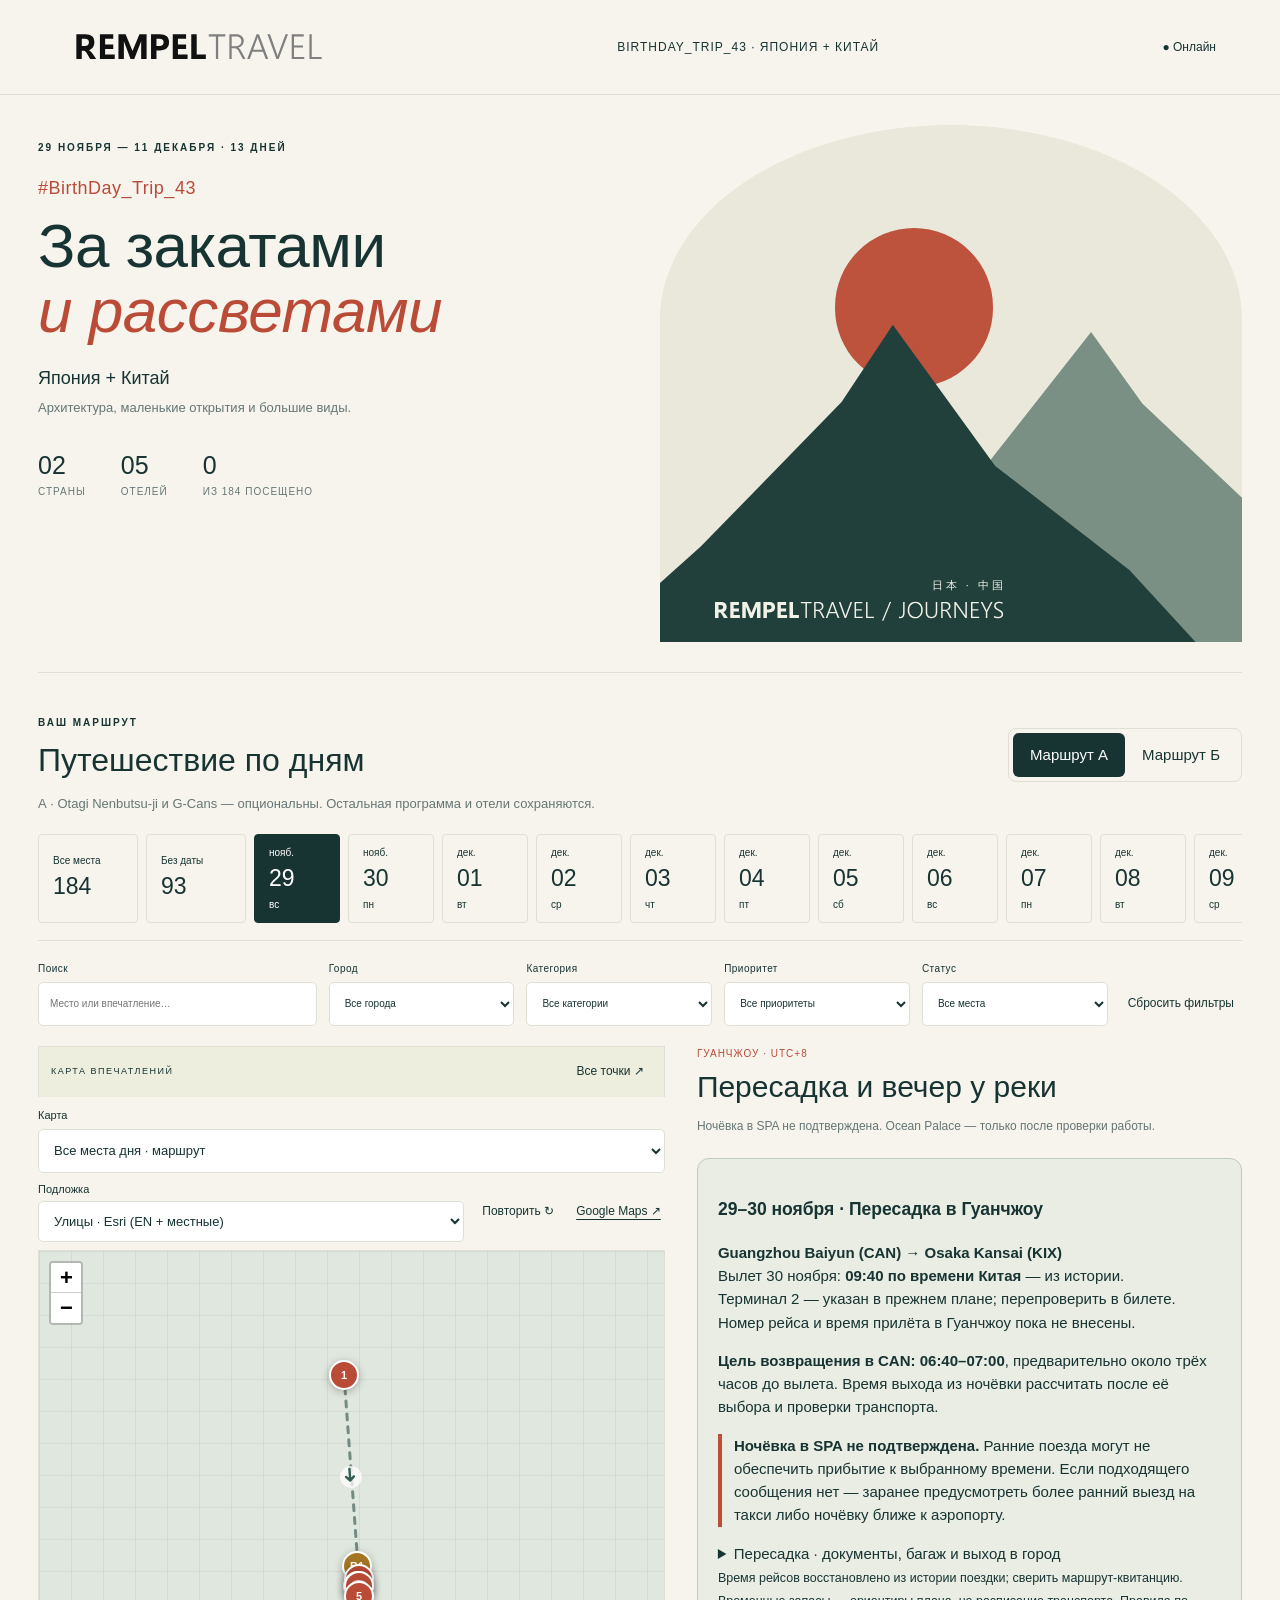
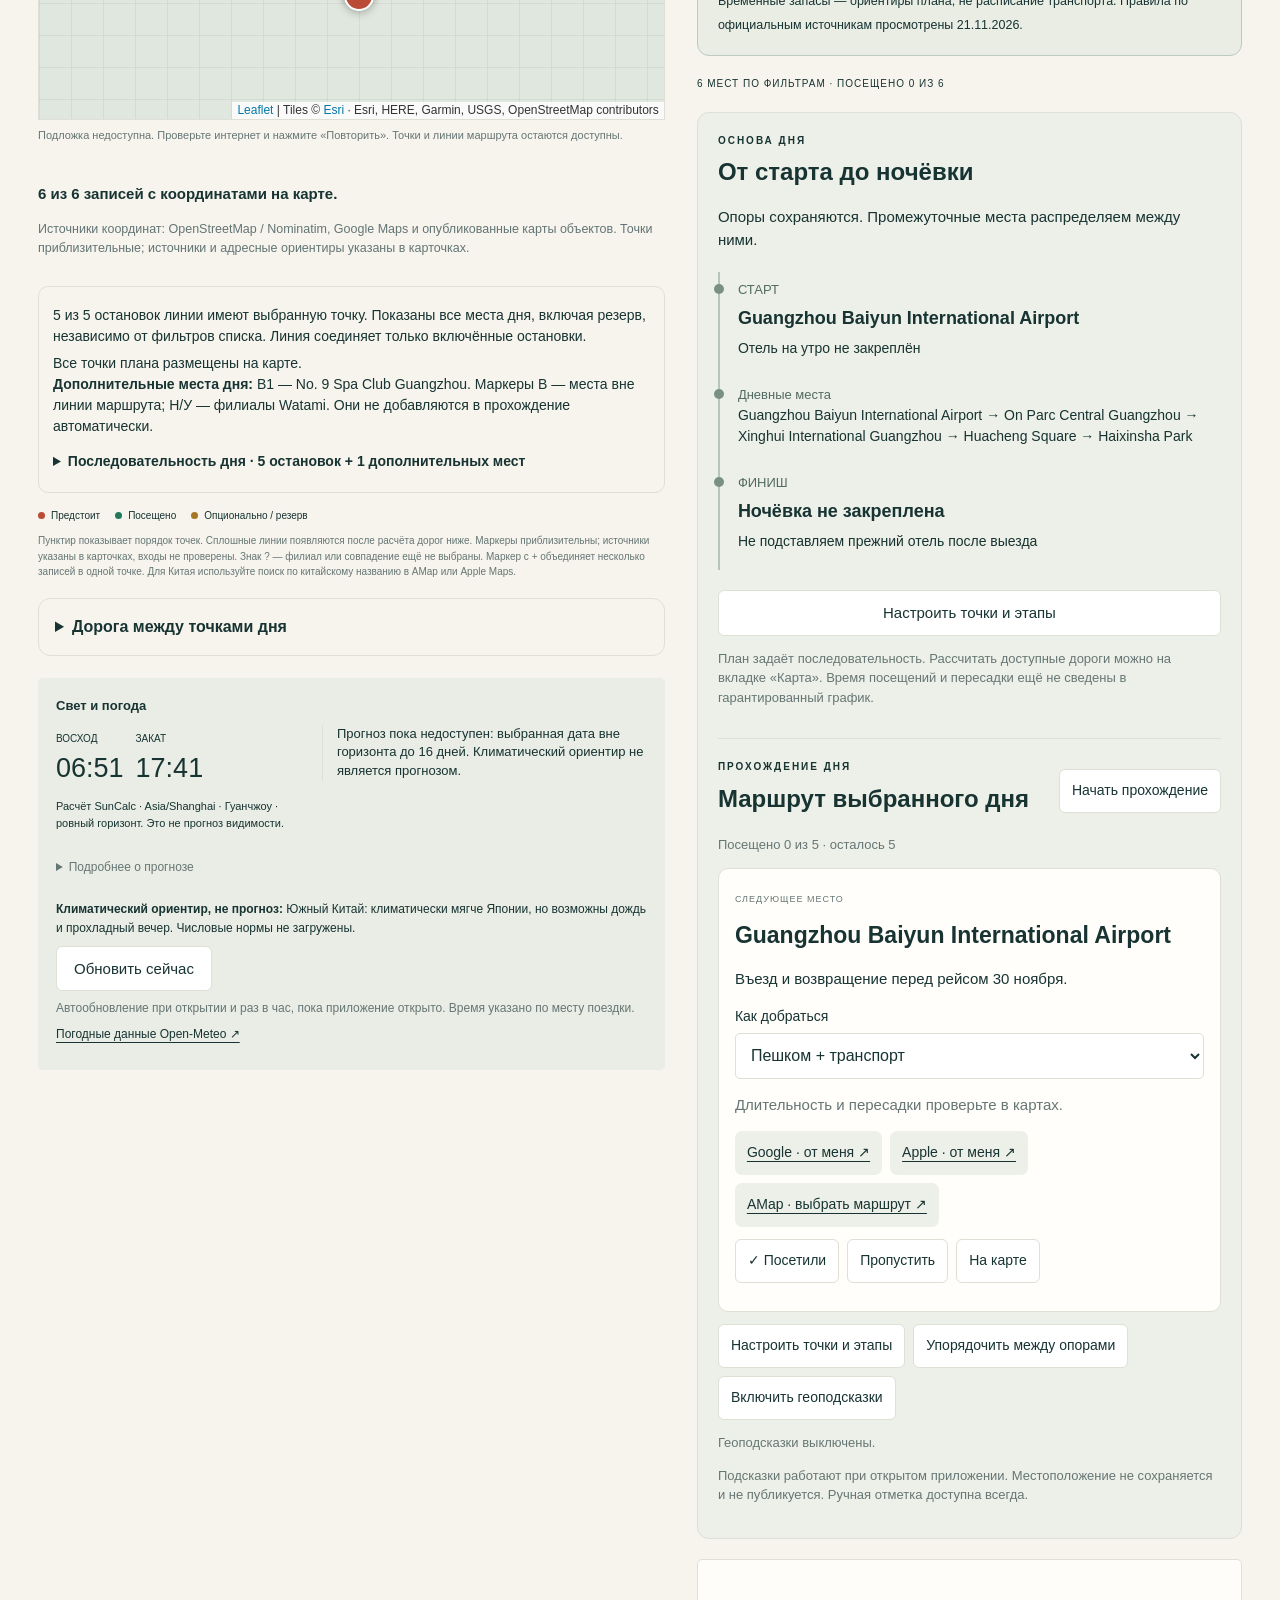
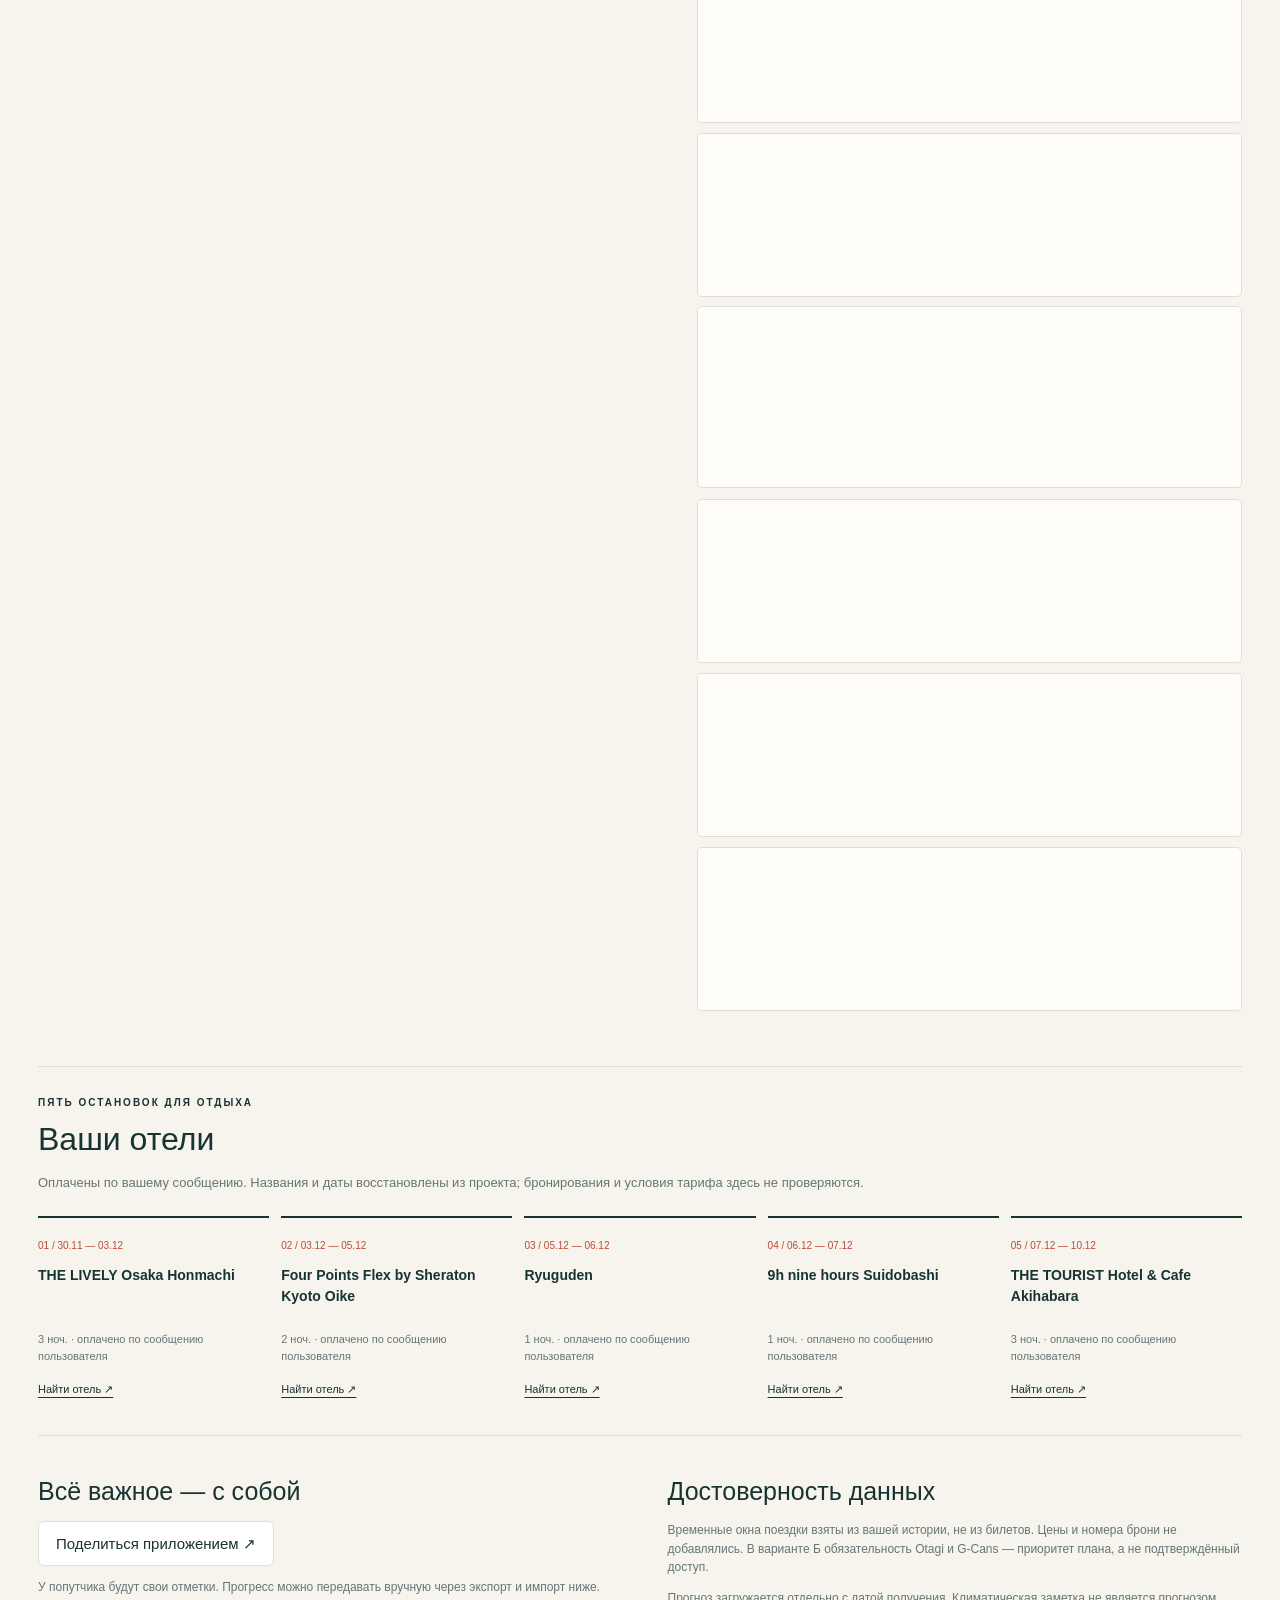
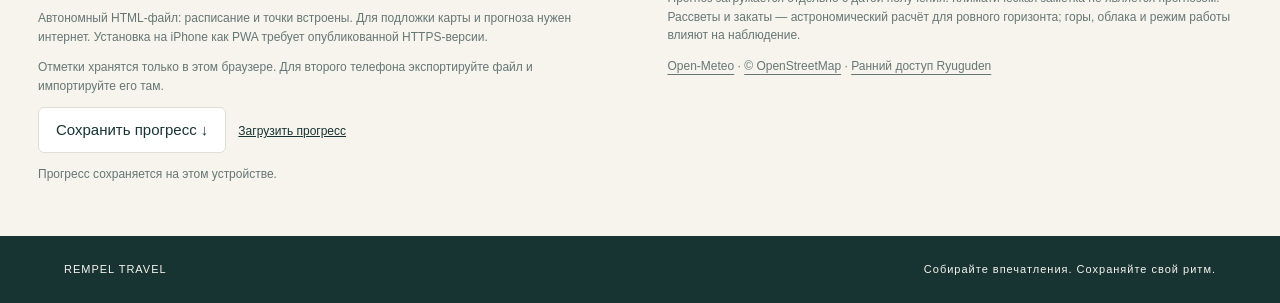
==== commit 04f50285: "Keep all daily map pins visible after mobile layout changes" ====
--- a/share.html
+++ b/share.html
@@ -6457,7 +6457,7 @@
 function cleanState(v){const ids=new Set(places.map(p=>p.id));if(!v||typeof v!=='object')throw Error('Неверный формат файла');return {locationChoices:cleanLocationChoices(v.locationChoices,ids),mapMode:v.mapMode==='google'?'google':'route',journey:cleanJourney(v.journey,places,days),variant:v.variant==='B'?'B':'A',visited:Object.fromEntries(Object.entries(v.visited||{}).filter(([k,x])=>ids.has(k)&&typeof x==='boolean')),priorities:Object.fromEntries(Object.entries(v.priorities||{}).filter(([k,x])=>ids.has(k)&&Object.keys(labels).includes(x)))};}
 let state=cleanState(read()),date=days[0].date,geo={},shown=[],map,layer,weatherToken=0,modalId=null,mapMode=state.mapMode,googlePlaceId='',basemapMounted=false,mobileScreen='day',lastMobileDay=days[0].date,lastMobileCatalog='catalog';
 try{if(localStorage.getItem('rempel-map-all-version')!=='48'){state.mapMode=mapMode='route';localStorage.setItem('rempel-map-all-version','48');}}catch{}
-let journeyUI,roadUI,roadLayer,mapFit=()=>{};
+let journeyUI,roadUI,roadLayer,mapFit=()=>{},mapFocus=null;
 function setVisited(id,value,method='manual'){state.visited[id]=value;if(value){state.journey.visits[id]={at:Date.now(),method};const p=places.find(p=>p.id===id);if(p)delete state.journey.skipped[p.date+'|'+id];}else delete state.journey.visits[id];}
 function toast(s){$('#toast').textContent=s;$('#toast').classList.add('show');setTimeout(()=>$('#toast').classList.remove('show'),3500);}
 function save(){try{localStorage.setItem(KEY,JSON.stringify(state));storageOK=true;}catch{storageOK=false;toast('Браузер не разрешает сохранение. Экспортируйте прогресс.');}$('#storageStatus').textContent=storageOK?'Прогресс сохраняется на этом устройстве.':'Сохранение недоступно. Используйте экспорт.';}
@@ -6485,7 +6485,7 @@
  $('#googleMap').href=googleOpenURL(query);
  $('#mapState').textContent='Google Maps · поиск одного места: '+query+'. Все места дня, цветные маркеры и линии доступны в режиме «Маршрут с цветными отметками». Для карты нужен интернет.';
 }
-function showOnGoogle(id){if(isMobile())applyMobileView('map');const c=coordinate(id);if(c&&map){setMapMode('route');map.setView(c,16);$('#map').scrollIntoView({block:'center',behavior:'smooth'});}else if(geo[id]?.candidates?.length&&map){setMapMode('route');map.fitBounds(L.latLngBounds(geo[id].candidates.map(c=>c.feature.geometry.coordinates.slice().reverse())),{padding:[40,40],maxZoom:16});toast('Маркеры ? — варианты. Нажмите, чтобы выбрать место.');$('#map').scrollIntoView({block:'center',behavior:'smooth'});}else{googlePlaceId=id;setMapMode('google');toast('Координат пока нет — открываем поиск Google по названию.');$('#googleFrame').scrollIntoView({block:'center',behavior:'smooth'});}}
+function showOnGoogle(id){mapFocus=null;if(isMobile())applyMobileView('map');const c=coordinate(id);if(c&&map){setMapMode('route');mapFocus={point:c,zoom:16};map.setView(c,16);$('#map').scrollIntoView({block:'center',behavior:'smooth'});}else if(geo[id]?.candidates?.length&&map){setMapMode('route');mapFocus={bounds:geo[id].candidates.map(c=>c.feature.geometry.coordinates.slice().reverse())};map.fitBounds(L.latLngBounds(geo[id].candidates.map(c=>c.feature.geometry.coordinates.slice().reverse())),{padding:[40,40],maxZoom:16});toast('Маркеры ? — варианты. Нажмите, чтобы выбрать место.');$('#map').scrollIntoView({block:'center',behavior:'smooth'});}else{googlePlaceId=id;setMapMode('google');toast('Координат пока нет — открываем поиск Google по названию.');$('#googleFrame').scrollIntoView({block:'center',behavior:'smooth'});}}
 $('#mapMode').onchange=e=>setMapMode(e.target.value);
 $('#googlePlace').onchange=e=>{googlePlaceId=e.target.value;renderGoogleMap();};
 
@@ -6558,14 +6558,14 @@
  root.querySelectorAll('[data-location-detail]').forEach(b=>b.onclick=()=>detail(b.dataset.locationDetail));
 }
 
-function renderMap(){renderGoogleMap();if(!map)return;layer.clearLayers();const day=days.some(d=>d.date===date),coords=[],markerByIndex=new Map();let plan;
+function renderMap(){mapFocus=null;renderGoogleMap();if(!map)return;layer.clearLayers();const day=days.some(d=>d.date===date),coords=[],markerByIndex=new Map();let plan;
  if(day){plan=itineraryMap({date,places:effective(),hotels,journey:state.journey,coordinate,priority:p=>priorityFor(p,state.variant)});
   for(const s of plan.segments){const points=[s.from.coords,s.to.coords];L.polyline(points,{color:'#58756c',weight:3,dashArray:'6 7',opacity:.8}).bindTooltip(esc(s.from.label+' → '+s.to.label+' · последовательность, не дорога')).addTo(layer);const mid=[(points[0][0]+points[1][0])/2,(points[0][1]+points[1][1])/2],angle=Math.atan2(-(points[1][0]-points[0][0]),(points[1][1]-points[0][1])*Math.cos(mid[0]*Math.PI/180))*180/Math.PI;L.marker(mid,{interactive:false,keyboard:false,icon:L.divIcon({className:'route-arrow',html:'<span style="transform:rotate('+angle+'deg)">➜</span>',iconSize:[22,22],iconAnchor:[11,11]})}).addTo(layer);}
   for(const m of plan.markers){coords.push(m.coords);const p=m.p,done=state.visited[p.id],optional=priorityFor(p,state.variant)!=='main',title=(p.hotel?(m.entries.length>1?'Старт и финиш':p.role==='start'?'Старт':p.role==='end'?'Финиш':'Багаж')+' · ':m.label+'. '+(m.candidate?'Дополнительное место · ':''))+p.name+(p.locationName?' · '+p.locationName:'');const marker=L.marker(m.coords,{title,icon:L.divIcon({className:'pin '+(p.hotel?'hotel-pin':done?'done':optional?'optional':''),html:esc(m.label),iconSize:p.hotel?[42,30]:[30,30],iconAnchor:p.hotel?[21,15]:[15,15]})}).addTo(layer).bindTooltip(esc(title));for(const e of m.entries)markerByIndex.set(e.index,marker);if(new Set(m.entries.map(e=>e.p.id)).size>1)bindSharedMarker(marker,m.entries.map(e=>e.p));else if(p.hotel)marker.bindPopup('<strong>'+esc(title)+'</strong><p>Отель по датам проживания.</p><a target="_blank" rel="noopener" href="https://www.google.com/maps/search/?api=1&query='+encodeURIComponent(p.query)+'">Навигация к отелю ↗</a>');else marker.on('click',()=>detail(p.id));}
  }else {const groups=new Map();for(const [i,p]of shown.entries()){const c=coordinate(p.id);if(!c)continue;const key=c.join(',');if(!groups.has(key))groups.set(key,{c,items:[],number:i+1});groups.get(key).items.push(p);}for(const {c,items,number}of groups.values()){const p=items[0];coords.push(c);const marker=L.marker(c,{title:items.map(p=>p.name).join(' / '),icon:L.divIcon({className:'pin '+(items.every(p=>state.visited[p.id])?'done':priorityFor(p,state.variant)!=='main'?'optional':''),html:String(number)+(items.length>1?'+':''),iconSize:[30,30],iconAnchor:[15,15]})}).addTo(layer).bindTooltip(esc(items.map(p=>p.name).join(' / ')));if(items.length>1)bindSharedMarker(marker,items);else marker.on('click',()=>detail(p.id));}}
 
  drawLocationOptions(day?effective().filter(p=>p.date===date):shown,coords);$('#mapItinerary').hidden=!day||mapMode==='google';if(day){$('#mapPlanCoverage').textContent=plan.locatedPointCount+' из '+plan.pointCount+' остановок линии имеют выбранную точку'+(plan.entries.some(e=>e.p.hotel&&e.coords)?' · отель отмечен отдельно':'')+'. Показаны все места дня, включая резерв, независимо от фильтров списка. Линия соединяет только включённые остановки.';$('#mapPlanMissing').innerHTML=[...plan.missing,...plan.candidates.filter(e=>!e.coords)].length?'<strong>Без выбранной точки:</strong> '+[...plan.missing,...plan.candidates.filter(e=>!e.coords)].map(e=>esc(e.label+'. '+e.p.name)+(geo[e.p.id]?.candidates?.length?' — варианты показаны знаком ?':' — координаты уточняются')).join('; '):'Все точки плана размещены на карте.';if(plan.candidates.length)$('#mapPlanMissing').innerHTML+='<br><strong>Дополнительные места дня:</strong> '+plan.candidates.map(e=>esc(e.label+' — '+e.p.name)).join('; ')+'. Маркеры В — места вне линии маршрута; Н/У — филиалы Watami. Они не добавляются в прохождение автоматически.'+(date==='2026-12-03'?' Оба ресторана находятся в Осаке; основной маршрут дня — Киото.':'');$('#mapSequenceTitle').textContent='Последовательность дня · '+plan.entries.length+' остановок'+(plan.candidates.length?' + '+plan.candidates.length+' дополнительных мест':'');$('#mapSequence').innerHTML=[...plan.entries,...plan.candidates].map(e=>'<li><button type="button" data-map-step="'+e.index+'" class="'+(!e.coords?'map-step-missing':'')+'"><b>'+esc(e.label)+'</b><span>'+esc(e.p.name)+(e.candidate?' · вне линии маршрута':'')+(e.anchor?' · '+esc(e.anchor.label):'')+(!e.coords?' · точка уточняется':'')+'</span></button></li>').join('');$('#mapSequence').querySelectorAll('[data-map-step]').forEach(b=>b.onclick=()=>{const e=[...plan.entries,...plan.candidates][Number(b.dataset.mapStep)];if(e.coords){map.setView(e.coords,16);markerByIndex.get(e.index)?.openTooltip();$('#map').scrollIntoView({block:'center',behavior:'smooth'});}else if(!e.p.hotel)detail(e.p.id);else toast('Для отеля пока доступен поиск по названию.');});}
- const fit=()=>{if(!map.getContainer().clientWidth||!map.getContainer().clientHeight)return;if(coords.length)map.fitBounds(L.latLngBounds(coords),{padding:[40,40],maxZoom:14});else {const c=coordinate(days.find(d=>d.date===date)?.geo);if(c)map.setView(c,11);}};mapFit=fit;fit();const center=map.getCenter();if(mapMode==='route')$('#googleMap').href='https://www.google.com/maps/@?api=1&map_action=map&center='+center.lat+','+center.lng+'&zoom='+Math.min(19,Math.max(3,map.getZoom()))+'&basemap=roadmap';$('#fit').onclick=()=>{if(coords.length)fit();else toast('Для этих точек пока нет подтверждённых координат.');};}
+ const fit=()=>{if(!map.getContainer().clientWidth||!map.getContainer().clientHeight)return;if(mapFocus?.point){map.setView(mapFocus.point,mapFocus.zoom);return;}if(mapFocus?.bounds){map.fitBounds(L.latLngBounds(mapFocus.bounds),{padding:[40,40],maxZoom:16});return;}if(coords.length)map.fitBounds(L.latLngBounds(coords),{padding:[40,40],maxZoom:14});else {const c=coordinate(days.find(d=>d.date===date)?.geo);if(c)map.setView(c,11);}};mapFit=fit;fit();const center=map.getCenter();if(mapMode==='route')$('#googleMap').href='https://www.google.com/maps/@?api=1&map_action=map&center='+center.lat+','+center.lng+'&zoom='+Math.min(19,Math.max(3,map.getZoom()))+'&basemap=roadmap';$('#fit').onclick=()=>{mapFocus=null;if(coords.length)fit();else toast('Для этих точек пока нет подтверждённых координат.');};}
 
 function detail(id){const p=effective().find(p=>p.id===id);modalId=id;const c=coordinate(id),priority=priorityFor(p,state.variant),lock=state.variant==='B'&&['otagi','gcans'].includes(id);const all=journeyDay(effective(),p.date,state.journey).filter(q=>journeyIncluded(q,state.journey,priorityFor(q,state.variant))&&!state.journey.skipped[q.date+'|'+q.id]),previous=p.date?all[all.findIndex(x=>x.id===id)-1]:null;$('#detailBody').innerHTML=`<div class="eyebrow">${esc(p.category)} · ${p.date?p.date.split('-').reverse().join('.'):esc(p.city)+' · Без даты'}</div><h2>${esc(p.name)}</h2><p>${esc(p.note)}</p>${p.local?`<p lang="zh">${esc(p.local)}</p>`:''}<p><strong>${esc(p.time||'Время не зафиксировано')}</strong> · ${labels[priority]}</p><label>Приоритет<select id="editPriority" ${lock?'disabled':''}>${Object.entries(labels).map(([k,v])=>`<option value="${k}" ${priority===k?'selected':''}>${v}</option>`).join('')}</select></label>${lock?'<p>В варианте Б эта точка обязательна.</p>':''}${p.candidateGroup?`<button id="chooseDinner">${journeyIncluded(p,state.journey,priority)?'Убрать из линии маршрута':'Выбрать этот филиал для маршрута дня'}</button>`:''}<button id="modalVisited">${state.visited[id]?'✓ Посещено — отменить отметку':'Отметить посещённым'}</button>${p.locationName?'<p><strong>Точка карты:</strong> '+esc(p.locationName)+'</p>':''}${p.locationWarning?'<p><strong>'+esc(p.locationWarning)+'</strong></p>':''}${navHTML(p)}${locationOptionsHTML(p)}${previous?`<p>От предыдущей точки: ${esc(previous.name)}</p>${navHTML(p,previous.query)}`:''}<hr><p>Часы работы и цена на даты поездки не подтверждены. Бронирование билета не подтверждено.</p><p>${c?`Координаты объекта: ${c[0].toFixed(6)}, ${c[1].toFixed(6)}. Это приблизительное положение объекта, не проверенный вход. Источник просмотрен ${esc(locationRecord(geo,state.locationChoices,id).retrieved)}. ${esc(locationRecord(geo,state.locationChoices,id).precision)} <a target="_blank" rel="noopener" href="${sourceLink(id)}">Источник координат ↗</a>`:'Координаты не добавлены: точный результат не подтверждён.'}</p><p>Источник плана: история проекта «Поездка на декабрь» и ваше текущее задание.</p>`;if($('#chooseDinner'))$('#chooseDinner').onclick=()=>{const chosen=!journeyIncluded(p,state.journey,priority);if(chosen)for(const q of effective().filter(q=>q.date===p.date&&q.candidateGroup===p.candidateGroup))state.journey.included[q.id]=false;state.journey.included[p.id]=chosen;save();render();detail(id);};$('#editPriority').onchange=e=>{state.priorities[id]=e.target.value;save();render();};$('#modalVisited').onclick=()=>{setVisited(id,!state.visited[id]);save();render();detail(id);};$('#detailBody').querySelectorAll('[data-google]').forEach(b=>b.onclick=()=>{$('#detail').close();showOnGoogle(b.dataset.google);});bindLocationChoices(id);if(!$('#detail').open)$('#detail').showModal();}
 function solar(day,id){const c=coordinate(id);if(!c)return '<p>Для расчёта восхода нет надёжной географической точки.</p>';const zone=day.country==='CN'?'Asia/Shanghai':'Asia/Tokyo';const times=SunCalc.getTimes(new Date(day.date+'T12:00:00'+(day.country==='CN'?'+08:00':'+09:00')),...c);const fmt=d=>new Intl.DateTimeFormat('ru',{timeZone:zone,hour:'2-digit',minute:'2-digit'}).format(d);return `<div class="solar"><div><small>ВОСХОД</small><strong>${fmt(times.sunrise)}</strong></div><div><small>ЗАКАТ</small><strong>${fmt(times.sunset)}</strong></div></div><p>Расчёт SunCalc · ${zone} · ${day.date==='2026-12-06'?'Ryuguden, Хаконе':esc(day.city)} · ровный горизонт. Это не прогноз видимости.</p>`;}
@@ -6594,8 +6594,8 @@
 geo={"otagi":{"query":"Otagi Nenbutsuji","feature":{"type":"Feature","properties":{"osm_type":"W","osm_id":1230442951,"osm_key":"amenity","osm_value":"place_of_worship","type":"house","name":"愛宕念仏寺","street":"清滝鳥居本線","locality":"嵯峨鳥居本仙翁町","district":"右京区","city":"京都市","state":"京都府","country":"日本","postcode":"616-0000","countrycode":"JP","extent":[135.6607305,35.0315112,135.6617474,35.0306634]},"geometry":{"type":"Point","coordinates":[135.6612344,35.0311595]}},"source":"https://photon.komoot.io/api/?limit=1&q=Otagi%20Nenbutsuji","retrieved":"2026-11-17","precision":"OSM/Photon: приблизительное положение объекта по географическому справочнику; вход не проверен."},"fushimi":{"query":"Fushimi Inari Taisha","feature":{"type":"Feature","properties":{"osm_type":"W","osm_id":96291583,"osm_key":"landuse","osm_value":"religious","type":"other","name":"伏見稲荷大社","district":"伏見区","city":"京都市","state":"京都府","country":"日本","postcode":"612-0882","countrycode":"JP","extent":[135.7709778,34.9713882,135.7878962,34.9636974]},"geometry":{"type":"Point","coordinates":[135.7797101,34.9675192]}},"source":"https://photon.komoot.io/api/?limit=1&q=Fushimi%20Inari%20Taisha","retrieved":"2026-11-17","precision":"OSM/Photon: приблизительное положение объекта по географическому справочнику; вход не проверен."},"bamboo":{"feature":{"type":"Feature","properties":{"sourceURL":"https://jmapcode.com/mapcode/arashiyama-bamboo-grove"},"geometry":{"type":"Point","coordinates":[135.670451,35.016954]}},"source":"https://jmapcode.com/mapcode/arashiyama-bamboo-grove","retrieved":"2026-11-17","precision":"Приблизительное положение объекта по опубликованным координатам; вход не проверен."},"adashino":{"query":"Adashino Nenbutsuji","feature":{"type":"Feature","properties":{"osm_type":"N","osm_id":2854304815,"osm_key":"amenity","osm_value":"place_of_worship","type":"house","name":"化野念仏寺","street":"京都日吉美山線","locality":"嵯峨鳥居本仙翁町","district":"右京区","city":"京都市","state":"京都府","country":"日本","postcode":"616-0000","countrycode":"JP"},"geometry":{"type":"Point","coordinates":[135.664627,35.026916]}},"source":"https://photon.komoot.io/api/?limit=1&q=Adashino%20Nenbutsuji","retrieved":"2026-11-17","precision":"OSM/Photon: приблизительное положение объекта по географическому справочнику; вход не проверен."},"saga":{"query":"Saga Toriimoto Kyoto","feature":{"type":"Feature","properties":{"osm_type":"N","osm_id":5665665228,"osm_key":"tourism","osm_value":"attraction","type":"house","name":"嵯峨鳥居本","street":"京都日吉美山線","locality":"嵯峨鳥居本六反町","district":"右京区","city":"京都市","state":"京都府","country":"日本","postcode":"616-0000","countrycode":"JP"},"geometry":{"type":"Point","coordinates":[135.6668057,35.0264196]}},"source":"https://photon.komoot.io/api/?limit=1&q=Saga%20Toriimoto%20Kyoto","retrieved":"2026-11-17","precision":"OSM/Photon: приблизительное положение объекта по географическому справочнику; вход не проверен."},"bridge":{"query":"Togetsukyo","feature":{"type":"Feature","properties":{"osm_type":"N","osm_id":243776548,"osm_key":"highway","osm_value":"traffic_signals","type":"house","name":"渡月橋","street":"宇多野嵐山山田線","locality":"嵯峨天龍寺立石町","district":"右京区","city":"京都市","state":"京都府","country":"日本","postcode":"616-0000","countrycode":"JP"},"geometry":{"type":"Point","coordinates":[135.6778518,35.0136547]}},"source":"https://photon.komoot.io/api/?limit=1&q=Togetsukyo","retrieved":"2026-11-17","precision":"OSM: светофор у моста Togetsukyo. Приблизительная точка рядом с мостом."},"collina":{"feature":{"type":"Feature","properties":{"sourceURL":"https://wowith.com/areas/japan/shiga/omihachiman/articles/la_collina_omihachiman_shiga"},"geometry":{"type":"Point","coordinates":[136.0913848,35.1488952]}},"source":"https://wowith.com/areas/japan/shiga/omihachiman/articles/la_collina_omihachiman_shiga","retrieved":"2026-11-17","precision":"Приблизительное положение объекта по опубликованным координатам; вход не проверен."},"nara":{"query":"Nara Park","feature":{"type":"Feature","properties":{"osm_type":"W","osm_id":456314269,"osm_key":"leisure","osm_value":"park","type":"other","name":"奈良公園","city":"奈良市","state":"奈良県","country":"日本","countrycode":"JP","extent":[135.8291284,34.6927871,135.8818192,34.673338]},"geometry":{"type":"Point","coordinates":[135.8545975,34.6829008]}},"source":"https://photon.komoot.io/api/?limit=1&q=Nara%20Park","retrieved":"2026-11-17","precision":"OSM/Photon: приблизительное положение объекта по географическому справочнику; вход не проверен."},"ryuguden":{"query":"龍宮殿 箱根","feature":{"type":"Feature","properties":{"osm_type":"W","osm_id":835174708,"osm_key":"building","osm_value":"hotel","type":"house","name":"芦ノ湖畔 蛸川温泉 龍宮殿","locality":"元箱根","city":"箱根町","county":"足柄下郡","state":"神奈川県","country":"日本","postcode":"250-0398","countrycode":"JP","extent":[139.0106255,35.2118686,139.0112194,35.2113805]},"geometry":{"type":"Point","coordinates":[139.0108791,35.2116243]}},"source":"https://photon.komoot.io/api/?limit=1&q=%E9%BE%8D%E5%AE%AE%E6%AE%BF%20%E7%AE%B1%E6%A0%B9","retrieved":"2026-11-17","precision":"OSM/Photon: приблизительное положение объекта по географическому справочнику; вход не проверен."},"sky":{"query":"Shibuya Scramble Square","feature":{"type":"Feature","properties":{"osm_type":"N","osm_id":14336269401,"osm_key":"office","osm_value":"yes","type":"house","housenumber":"12","name":"Shibuya Scramble Square Japan Tax-Free Counter","street":"24","locality":"渋谷二丁目","district":"渋谷区","city":"渋谷区","state":"東京都","country":"日本","postcode":"150-0002","countrycode":"JP"},"geometry":{"type":"Point","coordinates":[139.7023835,35.6586529]}},"source":"https://photon.komoot.io/api/?limit=1&q=Shibuya%20Scramble%20Square","retrieved":"2026-11-17","precision":"OSM: стойка tax-free в том же Shibuya Scramble Square. Приблизительный маркер здания, не вход SHIBUYA SKY."},"gcans":{"query":"首都圏外郭放水路","feature":{"type":"Feature","properties":{"osm_type":"N","osm_id":4580690391,"osm_key":"tourism","osm_value":"museum","type":"house","name":"首都圏外郭放水路","street":"三郷幸手自転車道線","locality":"小平","city":"春日部市","state":"埼玉県","country":"日本","postcode":"344-0117","countrycode":"JP"},"geometry":{"type":"Point","coordinates":[139.8117338,35.9972801]}},"source":"https://photon.komoot.io/api/?limit=1&q=%E9%A6%96%E9%83%BD%E5%9C%8F%E5%A4%96%E9%83%AD%E6%94%BE%E6%B0%B4%E8%B7%AF","retrieved":"2026-11-17","precision":"OSM/Photon: приблизительное положение объекта по географическому справочнику; вход не проверен."},"kamakura":{"query":"Kamakura","feature":{"type":"Feature","properties":{"osm_type":"R","osm_id":2689445,"osm_key":"place","osm_value":"city","type":"city","name":"鎌倉市","state":"神奈川県","country":"日本","countrycode":"JP","extra":{"admin_level":"7"},"extent":[139.4885482,35.3683147,139.593173,35.2665593]},"geometry":{"type":"Point","coordinates":[139.5469627,35.3192808]}},"source":"https://photon.komoot.io/api/?limit=1&q=Kamakura","retrieved":"2026-11-17","precision":"OSM/Photon: приблизительное положение объекта по географическому справочнику; вход не проверен."},"beijing":{"query":"Beijing","feature":{"type":"Feature","properties":{"osm_type":"R","osm_id":912940,"osm_key":"place","osm_value":"city","type":"city","name":"北京市","country":"中国","countrycode":"CN","extra":{"admin_level":"4"},"extent":[115.416849,41.059236,117.7371243,39.1707096]},"geometry":{"type":"Point","coordinates":[116.3912972,39.9057136]}},"source":"https://photon.komoot.io/api/?limit=1&q=Beijing","retrieved":"2026-11-17","precision":"OSM/Photon: приблизительное положение объекта по географическому справочнику; вход не проверен."},"guangzhou":{"query":"Guangzhou","feature":{"type":"Feature","properties":{"osm_type":"R","osm_id":3287346,"osm_key":"place","osm_value":"city","type":"city","name":"广州市","state":"广东省","country":"中国","countrycode":"CN","extra":{"admin_level":"5"},"extent":[112.9523727,23.9356989,114.055299,22.5607978]},"geometry":{"type":"Point","coordinates":[113.2589581,23.1288429]}},"source":"https://photon.komoot.io/api/?limit=1&q=Guangzhou","retrieved":"2026-11-17","precision":"OSM/Photon: приблизительное положение объекта по географическому справочнику; вход не проверен."},"castle":{"feature":{"type":"Feature","properties":{"sourceURL":"https://en.wikipedia.org/wiki/Osaka_Castle"},"geometry":{"type":"Point","coordinates":[135.52583,34.68722]}},"source":"https://en.wikipedia.org/wiki/Osaka_Castle","retrieved":"2026-11-17","precision":"Приблизительное положение объекта по опубликованным координатам; вход не проверен."},"gate":{"feature":{"type":"Feature","properties":{"sourceURL":"https://en.wikipedia.org/wiki/Gate_Tower_Building"},"geometry":{"type":"Point","coordinates":[135.48944,34.69806]}},"source":"https://en.wikipedia.org/wiki/Gate_Tower_Building","retrieved":"2026-11-17","precision":"Приблизительное положение объекта по опубликованным координатам; вход не проверен."},"umeda":{"feature":{"type":"Feature","properties":{"sourceURL":"https://en.wikipedia.org/wiki/Umeda_Sky_Building"},"geometry":{"type":"Point","coordinates":[135.48972,34.70528]}},"source":"https://en.wikipedia.org/wiki/Umeda_Sky_Building","retrieved":"2026-11-17","precision":"Приблизительное положение объекта по опубликованным координатам; вход не проверен."},"kiyomizu":{"feature":{"type":"Feature","properties":{"sourceURL":"https://en.wikipedia.org/wiki/Kiyomizu-dera"},"geometry":{"type":"Point","coordinates":[135.785,34.995]}},"source":"https://en.wikipedia.org/wiki/Kiyomizu-dera","retrieved":"2026-11-17","precision":"Приблизительное положение объекта по опубликованным координатам; вход не проверен."},"jingshan":{"feature":{"type":"Feature","properties":{"sourceURL":"https://en.wikipedia.org/wiki/Jingshan_Park"},"geometry":{"type":"Point","coordinates":[116.39056,39.92361]}},"source":"https://en.wikipedia.org/wiki/Jingshan_Park","retrieved":"2026-11-17","precision":"Приблизительное положение объекта по опубликованным координатам; вход не проверен."},"hasedera":{"feature":{"type":"Feature","properties":{"sourceURL":"https://en.wikipedia.org/wiki/Hase-dera_(Kamakura)"},"geometry":{"type":"Point","coordinates":[139.53306,35.3125]}},"source":"https://en.wikipedia.org/wiki/Hase-dera_(Kamakura)","retrieved":"2026-11-17","precision":"Приблизительное положение объекта по опубликованным координатам; вход не проверен."},"buddha":{"feature":{"type":"Feature","properties":{"sourceURL":"https://en.wikipedia.org/wiki/K%C5%8Dtoku-in"},"geometry":{"type":"Point","coordinates":[139.53572,35.31686]}},"source":"https://en.wikipedia.org/wiki/K%C5%8Dtoku-in","retrieved":"2026-11-17","precision":"Приблизительное положение объекта по опубликованным координатам; вход не проверен."},"kinkaku":{"feature":{"type":"Feature","properties":{"sourceURL":"https://en.wikipedia.org/wiki/Kinkaku-ji"},"geometry":{"type":"Point","coordinates":[135.7285,35.0395]}},"source":"https://en.wikipedia.org/wiki/Kinkaku-ji","retrieved":"2026-11-17","precision":"Приблизительное положение объекта по опубликованным координатам; вход не проверен."},"todaiji":{"feature":{"type":"Feature","properties":{"sourceURL":"https://en.wikipedia.org/wiki/T%C5%8Ddai-ji"},"geometry":{"type":"Point","coordinates":[135.83972,34.68917]}},"source":"https://en.wikipedia.org/wiki/T%C5%8Ddai-ji","retrieved":"2026-11-17","precision":"Приблизительное положение объекта по опубликованным координатам; вход не проверен."},"can":{"feature":{"type":"Feature","properties":{"sourceURL":"https://en.wikipedia.org/wiki/Guangzhou_Baiyun_International_Airport"},"geometry":{"type":"Point","coordinates":[113.29889,23.3925]}},"source":"https://en.wikipedia.org/wiki/Guangzhou_Baiyun_International_Airport","retrieved":"2026-11-17","precision":"Приблизительное положение объекта по опубликованным координатам; вход не проверен."},"pkx":{"feature":{"type":"Feature","properties":{"sourceURL":"https://en.wikipedia.org/wiki/Beijing_Daxing_International_Airport"},"geometry":{"type":"Point","coordinates":[116.41056,39.50917]}},"source":"https://en.wikipedia.org/wiki/Beijing_Daxing_International_Airport","retrieved":"2026-11-17","precision":"Приблизительное положение объекта по опубликованным координатам; вход не проверен."},"pkxReturn":{"feature":{"type":"Feature","properties":{"sourceURL":"https://en.wikipedia.org/wiki/Beijing_Daxing_International_Airport"},"geometry":{"type":"Point","coordinates":[116.41056,39.50917]}},"source":"https://en.wikipedia.org/wiki/Beijing_Daxing_International_Airport","retrieved":"2026-11-17","precision":"Приблизительное положение объекта по опубликованным координатам; вход не проверен."},"huacheng":{"feature":{"type":"Feature","properties":{"sourceURL":"https://en.wikipedia.org/wiki/Huacheng_Square"},"geometry":{"type":"Point","coordinates":[113.31925,23.126222]}},"source":"https://en.wikipedia.org/wiki/Huacheng_Square","retrieved":"2026-11-17","precision":"Приблизительное положение объекта по опубликованным координатам; вход не проверен."},"osaka":{"feature":{"type":"Feature","properties":{"sourceURL":"https://en.wikipedia.org/wiki/Umeda_Sky_Building"},"geometry":{"type":"Point","coordinates":[135.48972,34.70528]}},"source":"https://en.wikipedia.org/wiki/Umeda_Sky_Building","retrieved":"2026-11-17","precision":"Региональная точка для расчёта света и погоды; не отдельное место."},"kyoto":{"query":"Fushimi Inari Taisha","feature":{"type":"Feature","properties":{"osm_type":"W","osm_id":96291583,"osm_key":"landuse","osm_value":"religious","type":"other","name":"伏見稲荷大社","district":"伏見区","city":"京都市","state":"京都府","country":"日本","postcode":"612-0882","countrycode":"JP","extent":[135.7709778,34.9713882,135.7878962,34.9636974]},"geometry":{"type":"Point","coordinates":[135.7797101,34.9675192]}},"source":"https://photon.komoot.io/api/?limit=1&q=Fushimi%20Inari%20Taisha","retrieved":"2026-11-17","precision":"Региональная точка для расчёта света и погоды; не отдельное место."},"tokyo":{"query":"Shibuya Scramble Square","feature":{"type":"Feature","properties":{"osm_type":"N","osm_id":14336269401,"osm_key":"office","osm_value":"yes","type":"house","housenumber":"12","name":"Shibuya Scramble Square Japan Tax-Free Counter","street":"24","locality":"渋谷二丁目","district":"渋谷区","city":"渋谷区","state":"東京都","country":"日本","postcode":"150-0002","countrycode":"JP"},"geometry":{"type":"Point","coordinates":[139.7023835,35.6586529]}},"source":"https://photon.komoot.io/api/?limit=1&q=Shibuya%20Scramble%20Square","retrieved":"2026-11-17","precision":"Региональная точка для расчёта света и погоды; не отдельное место."},"lively":{"query":"THE LIVELY Osaka Honmachi","feature":{"type":"Feature","geometry":{"type":"Point","coordinates":[135.5075433,34.68274861]},"properties":{"name":"THE LIVELY Osaka Honmachi","countrycode":"JP","sourceURL":"https://www.city.osaka.lg.jp/kenko/cmsfiles/contents/0000382/382418/202512ketsugo.pdf"}},"source":"https://www.city.osaka.lg.jp/kenko/cmsfiles/contents/0000382/382418/202512ketsugo.pdf","retrieved":"2026-11-18","precision":"Город Осака, реестр средств размещения на 31.12.2025, стр. 39. Координата объекта; вход не проверен."},"kuromon":{"query":"Kuromon Market","feature":{"type":"Feature","geometry":{"type":"Point","coordinates":[135.506238,34.6653515]},"properties":{"name":"Kuromon Market","countrycode":"JP","sourceURL":"https://discover.osaka-info.jp/en/spots/kuromon-market"}},"source":"https://discover.osaka-info.jp/en/spots/kuromon-market","retrieved":"2026-11-18","precision":"Точка на карте официального туристического бюро Осаки. Рынок протяжённый; это ориентир, не проверенный вход."},"shinsaibashi":{"query":"Shinsaibashi-Suji Shopping Street","feature":{"type":"Feature","geometry":{"type":"Point","coordinates":[135.50163,34.67344]},"properties":{"name":"Shinsaibashi-Suji Shopping Street","countrycode":"JP","sourceURL":"https://osaka-info.jp/en/spot/shinsaibashi-suji-shopping-street/"}},"source":"https://osaka-info.jp/en/spot/shinsaibashi-suji-shopping-street/","retrieved":"2026-11-18","precision":"Координата из ссылки карты официального туристического бюро Осаки. Ориентир торговой улицы, не отдельный магазин."},"hashi":{"query":"HASHI LAB Shinsaibashi","feature":{"type":"Feature","geometry":{"type":"Point","coordinates":[135.5032604860414,34.676978505116445]},"properties":{"name":"HASHI LAB Shinsaibashi","countrycode":"JP","sourceURL":"https://osaka-info.jp/en/spot/hashi_lab/"}},"source":"https://osaka-info.jp/en/spot/hashi_lab/","retrieved":"2026-11-18","precision":"Координата из ссылки карты официального туристического бюро Осаки. Osaka Norin Kaikan, 3-2-6 Minamisemba, комната 507; вход и этаж на месте не проверены."},"watami":{"query":"焼肉の和民 なんば店","feature":{"type":"Feature","geometry":{"type":"Point","coordinates":[135.501979,34.665088]},"properties":{"name":"焼肉の和民 なんば店","countrycode":"JP","sourceURL":"https://yakiniku-watami.com/shop/osaka/"}},"source":"https://yakiniku-watami.com/shop/osaka/","retrieved":"2026-11-18","precision":"Координата из q-параметра карты на официальной странице сети. Положение объекта, не проверенный вход; бронирование не подтверждено."},"watamiNamba3":{"query":"焼肉の和民 なんば店","feature":{"type":"Feature","geometry":{"type":"Point","coordinates":[135.501979,34.665088]},"properties":{"name":"焼肉の和民 なんば店","countrycode":"JP","sourceURL":"https://yakiniku-watami.com/shop/osaka/"}},"source":"https://yakiniku-watami.com/shop/osaka/","retrieved":"2026-11-18","precision":"Координата из q-параметра карты на официальной странице сети. Положение объекта, не проверенный вход; бронирование не подтверждено."},"watamiUmeda":{"query":"焼肉の和民 梅田茶屋町店","feature":{"type":"Feature","geometry":{"type":"Point","coordinates":[135.49921698056792,34.705802998621905]},"properties":{"name":"焼肉の和民 梅田茶屋町店","countrycode":"JP","sourceURL":"https://yakiniku-watami.com/shop/osaka/"}},"source":"https://yakiniku-watami.com/shop/osaka/","retrieved":"2026-11-18","precision":"Координата из q-параметра карты на официальной странице сети. Положение объекта, не проверенный вход; бронирование не подтверждено."},"watamiUmeda3":{"query":"焼肉の和民 梅田茶屋町店","feature":{"type":"Feature","geometry":{"type":"Point","coordinates":[135.49921698056792,34.705802998621905]},"properties":{"name":"焼肉の和民 梅田茶屋町店","countrycode":"JP","sourceURL":"https://yakiniku-watami.com/shop/osaka/"}},"source":"https://yakiniku-watami.com/shop/osaka/","retrieved":"2026-11-18","precision":"Координата из q-параметра карты на официальной странице сети. Положение объекта, не проверенный вход; бронирование не подтверждено."},"kix":{"query":"Kansai International Airport Osaka","source":"https://nominatim.openstreetmap.org/search?format=jsonv2&q=Kansai+International+Airport+Osaka&limit=3&addressdetails=1&countrycodes=jp","retrieved":"2026-11-21","precision":"OSM/Nominatim: результат сопоставлен по названию и городу; приблизительное положение объекта, не проверенный вход.","feature":{"type":"Feature","properties":{"name":"関西国際空港","osm_type":"relation","osm_id":9436735,"countrycode":"JP","display_name":"関西国際空港, バス専用, 田尻町, 泉南郡, 大阪府, 549-0011, 日本","sourceURL":"https://nominatim.openstreetmap.org/search?format=jsonv2&q=Kansai+International+Airport+Osaka&limit=3&addressdetails=1&countrycodes=jp"},"geometry":{"type":"Point","coordinates":[135.222523,34.4342045]}}},"hozenji":{"query":"Hozenji Yokocho Osaka Osaka","source":"https://nominatim.openstreetmap.org/search?format=jsonv2&q=Hozenji+Yokocho+Osaka+Osaka&limit=3&addressdetails=1&countrycodes=jp","retrieved":"2026-11-21","precision":"OSM/Nominatim: результат сопоставлен по названию и городу; приблизительное положение объекта, не проверенный вход.","feature":{"type":"Feature","properties":{"name":"Hozenji yokocho (alley w trad restaurants, shops, bars)","osm_type":"node","osm_id":4190280889,"countrycode":"JP","display_name":"Hozenji yokocho (alley w trad restaurants, shops, bars), 坂町通, 千日前一丁目, 中央区, 大阪市, 大阪府, 542-0071, 日本","sourceURL":"https://nominatim.openstreetmap.org/search?format=jsonv2&q=Hozenji+Yokocho+Osaka+Osaka&limit=3&addressdetails=1&countrycodes=jp"},"geometry":{"type":"Point","coordinates":[135.5033179,34.6679653]}}},"exchange":{"query":"Namba Currency Exchange Osaka Osaka","source":"https://nominatim.openstreetmap.org/search?format=jsonv2&q=Namba+Currency+Exchange+Osaka+Osaka&limit=3&addressdetails=1&countrycodes=jp","retrieved":"2026-11-21","precision":"OSM/Nominatim: результат сопоставлен по названию и городу; приблизительное положение объекта, не проверенный вход.","feature":{"type":"Feature","properties":{"name":"NAMBA 外貨両替所","osm_type":"node","osm_id":4312136393,"countrycode":"JP","display_name":"NAMBA 外貨両替所, 大阪市浪速区難波中2-8-97, 阪神高速1号環状線, 難波中二丁目, 浪速区, 大阪市, 大阪府, 556-0011, 日本","sourceURL":"https://nominatim.openstreetmap.org/search?format=jsonv2&q=Namba+Currency+Exchange+Osaka+Osaka&limit=3&addressdetails=1&countrycodes=jp"},"geometry":{"type":"Point","coordinates":[135.5008525,34.6625421]}}},"kasuga":{"query":"Kasuga Taisha Nara Nara","source":"https://nominatim.openstreetmap.org/search?format=jsonv2&q=Kasuga+Taisha+Nara+Nara&limit=3&addressdetails=1&countrycodes=jp","retrieved":"2026-11-21","precision":"OSM/Nominatim: результат сопоставлен по названию и городу; приблизительное положение объекта, не проверенный вход.","feature":{"type":"Feature","properties":{"name":"春日大社","osm_type":"way","osm_id":1134481286,"countrycode":"JP","display_name":"春日大社, 春日野町, 奈良市, 奈良県, 630-8212, 日本","sourceURL":"https://nominatim.openstreetmap.org/search?format=jsonv2&q=Kasuga+Taisha+Nara+Nara&limit=3&addressdetails=1&countrycodes=jp"},"geometry":{"type":"Point","coordinates":[135.8460746,34.6805063]}}},"shinsekai":{"query":"Tsutenkaku Osaka Osaka","source":"https://nominatim.openstreetmap.org/search?format=jsonv2&q=Tsutenkaku+Osaka+Osaka&limit=3&addressdetails=1&countrycodes=jp","retrieved":"2026-11-21","precision":"OSM/Nominatim: результат сопоставлен по названию и городу; приблизительное положение объекта, не проверенный вход.","feature":{"type":"Feature","properties":{"name":"通天閣","osm_type":"way","osm_id":254319878,"countrycode":"JP","display_name":"通天閣, 6, 新世界市場, 恵美須東一丁目, 浪速区, 大阪市, 大阪府, 556-0002, 日本","sourceURL":"https://nominatim.openstreetmap.org/search?format=jsonv2&q=Tsutenkaku+Osaka+Osaka&limit=3&addressdetails=1&countrycodes=jp"},"geometry":{"type":"Point","coordinates":[135.5063098,34.6525393]}}},"yasakaPagoda":{"query":"Hokanji Kyoto Kyoto","source":"https://nominatim.openstreetmap.org/search?format=jsonv2&q=Hokanji+Kyoto+Kyoto&limit=3&addressdetails=1&countrycodes=jp","retrieved":"2026-11-21","precision":"OSM/Nominatim: результат сопоставлен по названию и городу; приблизительное положение объекта, не проверенный вход.","feature":{"type":"Feature","properties":{"name":"Hokanji Temple and the Yasaka-no-to Pagoda","osm_type":"node","osm_id":5395846924,"countrycode":"JP","display_name":"Hokanji Temple and the Yasaka-no-to Pagoda, 八坂通, 上田町, 辰巳町, 東山区, 京都市, 京都府, 605-0854, 日本","sourceURL":"https://nominatim.openstreetmap.org/search?format=jsonv2&q=Hokanji+Kyoto+Kyoto&limit=3&addressdetails=1&countrycodes=jp"},"geometry":{"type":"Point","coordinates":[135.7787643,34.9985665]}}},"yasaka":{"query":"Yasaka Shrine Kyoto Kyoto","source":"https://nominatim.openstreetmap.org/search?format=jsonv2&q=Yasaka+Shrine+Kyoto+Kyoto&limit=3&addressdetails=1&countrycodes=jp","retrieved":"2026-11-21","precision":"OSM/Nominatim: результат сопоставлен по названию и городу; приблизительное положение объекта, не проверенный вход.","feature":{"type":"Feature","properties":{"name":"八坂神社","osm_type":"way","osm_id":328903218,"countrycode":"JP","display_name":"八坂神社, 東大路通, 祇園町北側, 辰巳町, 東山区, 京都市, 京都府, 605-0062, 日本","sourceURL":"https://nominatim.openstreetmap.org/search?format=jsonv2&q=Yasaka+Shrine+Kyoto+Kyoto&limit=3&addressdetails=1&countrycodes=jp"},"geometry":{"type":"Point","coordinates":[135.7782611,35.0036027]}}},"maruyama":{"query":"Maruyama Park Kyoto Kyoto","source":"https://nominatim.openstreetmap.org/search?format=jsonv2&q=Maruyama+Park+Kyoto+Kyoto&limit=3&addressdetails=1&countrycodes=jp","retrieved":"2026-11-21","precision":"OSM/Nominatim: результат сопоставлен по названию и городу; приблизительное положение объекта, не проверенный вход.","feature":{"type":"Feature","properties":{"name":"円山公園","osm_type":"way","osm_id":54170783,"countrycode":"JP","display_name":"円山公園, 東山区, 京都市, 京都府, 日本","sourceURL":"https://nominatim.openstreetmap.org/search?format=jsonv2&q=Maruyama+Park+Kyoto+Kyoto&limit=3&addressdetails=1&countrycodes=jp"},"geometry":{"type":"Point","coordinates":[135.7814763,35.0037618]}}},"gion":{"query":"Gion Kyoto Kyoto","source":"https://nominatim.openstreetmap.org/search?format=jsonv2&q=Gion+Kyoto+Kyoto&limit=3&addressdetails=1&countrycodes=jp","retrieved":"2026-11-21","precision":"OSM/Nominatim: результат сопоставлен по названию и городу; приблизительное положение объекта, не проверенный вход.","feature":{"type":"Feature","properties":{"name":"祇園","osm_type":"relation","osm_id":9541222,"countrycode":"JP","display_name":"祇園, 東山区, 京都市, 京都府, 日本","sourceURL":"https://nominatim.openstreetmap.org/search?format=jsonv2&q=Gion+Kyoto+Kyoto&limit=3&addressdetails=1&countrycodes=jp"},"geometry":{"type":"Point","coordinates":[135.778403,35.0046897]}}},"pontocho":{"query":"Pontocho Kyoto Kyoto","source":"https://nominatim.openstreetmap.org/search?format=jsonv2&q=Pontocho+Kyoto+Kyoto&limit=3&addressdetails=1&countrycodes=jp","retrieved":"2026-11-21","precision":"OSM/Nominatim: результат сопоставлен по названию и городу; приблизительное положение объекта, не проверенный вход.","feature":{"type":"Feature","properties":{"name":"先斗町","osm_type":"node","osm_id":4233370290,"countrycode":"JP","display_name":"先斗町, 先斗町通, 鍋屋町, 中京区, 京都市, 京都府, 604-8023, 日本","sourceURL":"https://nominatim.openstreetmap.org/search?format=jsonv2&q=Pontocho+Kyoto+Kyoto&limit=3&addressdetails=1&countrycodes=jp"},"geometry":{"type":"Point","coordinates":[135.7712126,35.0042456]}}},"tofuku":{"query":"Tofukuji Kyoto Kyoto","source":"https://nominatim.openstreetmap.org/search?format=jsonv2&q=Tofukuji+Kyoto+Kyoto&limit=3&addressdetails=1&countrycodes=jp","retrieved":"2026-11-21","precision":"OSM/Nominatim: результат сопоставлен по названию и городу; приблизительное положение объекта, не проверенный вход.","feature":{"type":"Feature","properties":{"name":"東福寺","osm_type":"node","osm_id":3644796526,"countrycode":"JP","display_name":"東福寺, 東山橋, 本町十四丁目, 東九条東松ノ木町, 東山区, 京都市, 京都府, 605-0981, 日本","sourceURL":"https://nominatim.openstreetmap.org/search?format=jsonv2&q=Tofukuji+Kyoto+Kyoto&limit=3&addressdetails=1&countrycodes=jp"},"geometry":{"type":"Point","coordinates":[135.7699358,34.9809945]}}},"tenryuji":{"query":"Tenryuji Kyoto Kyoto","source":"https://nominatim.openstreetmap.org/search?format=jsonv2&q=Tenryuji+Kyoto+Kyoto&limit=3&addressdetails=1&countrycodes=jp","retrieved":"2026-11-21","precision":"OSM/Nominatim: результат сопоставлен по названию и городу; приблизительное положение объекта, не проверенный вход.","feature":{"type":"Feature","properties":{"name":"天龍寺","osm_type":"node","osm_id":4264119277,"countrycode":"JP","display_name":"天龍寺, 宇多野嵐山山田線, 嵯峨天龍寺立石町, 右京区, 京都市, 京都府, 616-0000, 日本","sourceURL":"https://nominatim.openstreetmap.org/search?format=jsonv2&q=Tenryuji+Kyoto+Kyoto&limit=3&addressdetails=1&countrycodes=jp"},"geometry":{"type":"Point","coordinates":[135.6769952,35.0159298]}}},"ryoan":{"query":"Ryoanji Kyoto Kyoto","source":"https://nominatim.openstreetmap.org/search?format=jsonv2&q=Ryoanji+Kyoto+Kyoto&limit=3&addressdetails=1&countrycodes=jp","retrieved":"2026-11-21","precision":"OSM/Nominatim: результат сопоставлен по названию и городу; приблизительное положение объекта, не проверенный вход.","feature":{"type":"Feature","properties":{"name":"龍安寺","osm_type":"node","osm_id":7126885962,"countrycode":"JP","display_name":"龍安寺, 今出川通, 等持院東町, 馬喰町, 右京区, 京都市, 京都府, 603-8341, 日本","sourceURL":"https://nominatim.openstreetmap.org/search?format=jsonv2&q=Ryoanji+Kyoto+Kyoto&limit=3&addressdetails=1&countrycodes=jp"},"geometry":{"type":"Point","coordinates":[135.7213031,35.027868]}}},"conference":{"query":"Kyoto International Conference Center Kyoto","source":"https://nominatim.openstreetmap.org/search?format=jsonv2&q=Kyoto+International+Conference+Center+Kyoto&limit=3&addressdetails=1&countrycodes=jp","retrieved":"2026-11-21","precision":"OSM/Nominatim: результат сопоставлен по названию и городу; приблизительное положение объекта, не проверенный вход.","feature":{"type":"Feature","properties":{"name":"国立京都国際会館","osm_type":"relation","osm_id":1633593,"countrycode":"JP","display_name":"国立京都国際会館, 宝ヶ池通, 岩倉西五田町, 左京区, 京都市, 京都府, 606-8505, 日本","sourceURL":"https://nominatim.openstreetmap.org/search?format=jsonv2&q=Kyoto+International+Conference+Center+Kyoto&limit=3&addressdetails=1&countrycodes=jp"},"geometry":{"type":"Point","coordinates":[135.7831473,35.0610839]}}},"komagatake":{"query":"Hakone Komagatake Ropeway Hakone","source":"https://nominatim.openstreetmap.org/search?format=jsonv2&q=Hakone+Komagatake+Ropeway+Hakone&limit=3&addressdetails=1&countrycodes=jp","retrieved":"2026-11-21","precision":"OSM/Nominatim: результат сопоставлен по названию и городу; приблизительное положение объекта, не проверенный вход.","feature":{"type":"Feature","properties":{"name":"箱根駒ヶ岳ロープウェー","osm_type":"way","osm_id":24573023,"countrycode":"JP","display_name":"箱根駒ヶ岳ロープウェー, 湯河原箱根仙石原線, 元箱根, 箱根, 足柄下郡, 神奈川県, 250-0398, 日本","sourceURL":"https://nominatim.openstreetmap.org/search?format=jsonv2&q=Hakone+Komagatake+Ropeway+Hakone&limit=3&addressdetails=1&countrycodes=jp"},"geometry":{"type":"Point","coordinates":[139.0170859,35.2184365]}}},"hakoneShrine":{"query":"Hakone Shrine Hakone","source":"https://nominatim.openstreetmap.org/search?format=jsonv2&q=Hakone+Shrine+Hakone&limit=3&addressdetails=1&countrycodes=jp","retrieved":"2026-11-21","precision":"OSM/Nominatim: результат сопоставлен по названию и городу; приблизительное положение объекта, не проверенный вход.","feature":{"type":"Feature","properties":{"name":"箱根神社","osm_type":"way","osm_id":553740875,"countrycode":"JP","display_name":"箱根神社, 神社通り, 箱根, 足柄下郡, 神奈川県, 250-0398, 日本","sourceURL":"https://nominatim.openstreetmap.org/search?format=jsonv2&q=Hakone+Shrine+Hakone&limit=3&addressdetails=1&countrycodes=jp"},"geometry":{"type":"Point","coordinates":[139.0255832,35.2039731]}}},"renbai":{"query":"Kamakura Central Food Market Kamakura","source":"https://nominatim.openstreetmap.org/search?format=jsonv2&q=Kamakura+Central+Food+Market+Kamakura&limit=3&addressdetails=1&countrycodes=jp","retrieved":"2026-11-21","precision":"OSM/Nominatim: результат сопоставлен по названию и городу; приблизительное положение объекта, не проверенный вход.","feature":{"type":"Feature","properties":{"name":"鎌倉中央食品市場","osm_type":"node","osm_id":266737439,"countrycode":"JP","display_name":"鎌倉中央食品市場, 若宮大路, 小町一丁目, 鎌倉市, 神奈川県, 248-0006, 日本","sourceURL":"https://nominatim.openstreetmap.org/search?format=jsonv2&q=Kamakura+Central+Food+Market+Kamakura&limit=3&addressdetails=1&countrycodes=jp"},"geometry":{"type":"Point","coordinates":[139.5510651,35.3171031]}}},"starbucksKam":{"query":"Starbucks Kamakura Onarimachi Kamakura","source":"https://nominatim.openstreetmap.org/search?format=jsonv2&q=Starbucks+Kamakura+Onarimachi+Kamakura&limit=3&addressdetails=1&countrycodes=jp","retrieved":"2026-11-21","precision":"OSM/Nominatim: результат сопоставлен по названию и городу; приблизительное положение объекта, не проверенный вход.","feature":{"type":"Feature","properties":{"name":"スターバックス","osm_type":"node","osm_id":1866788982,"countrycode":"JP","display_name":"スターバックス, 市役所通り, 佐助一丁目, 長谷, 鎌倉市, 神奈川県, 248-0012, 日本","sourceURL":"https://nominatim.openstreetmap.org/search?format=jsonv2&q=Starbucks+Kamakura+Onarimachi+Kamakura&limit=3&addressdetails=1&countrycodes=jp"},"geometry":{"type":"Point","coordinates":[139.547641,35.3197244]}}},"enoden":{"query":"Kamakurakokomae Station Kamakura","source":"https://nominatim.openstreetmap.org/search?format=jsonv2&q=Kamakurakokomae+Station+Kamakura&limit=3&addressdetails=1&countrycodes=jp","retrieved":"2026-11-21","precision":"OSM/Nominatim: результат сопоставлен по названию и городу; приблизительное положение объекта, не проверенный вход.","feature":{"type":"Feature","properties":{"name":"鎌倉高校前","osm_type":"node","osm_id":8063964899,"countrycode":"JP","display_name":"鎌倉高校前, 国道134号, 腰越一丁目, 鎌倉市, 神奈川県, 248-0026, 日本","sourceURL":"https://nominatim.openstreetmap.org/search?format=jsonv2&q=Kamakurakokomae+Station+Kamakura&limit=3&addressdetails=1&countrycodes=jp"},"geometry":{"type":"Point","coordinates":[139.5007098,35.3067209]}}},"inamura":{"query":"Inamuragasaki Park Kamakura","source":"https://nominatim.openstreetmap.org/search?format=jsonv2&q=Inamuragasaki+Park+Kamakura&limit=3&addressdetails=1&countrycodes=jp","retrieved":"2026-11-21","precision":"OSM/Nominatim: результат сопоставлен по названию и городу; приблизительное положение объекта, не проверенный вход.","feature":{"type":"Feature","properties":{"name":"稲村ガ崎公園","osm_type":"way","osm_id":390566753,"countrycode":"JP","display_name":"稲村ガ崎公園, 鎌倉市, 神奈川県, 日本","sourceURL":"https://nominatim.openstreetmap.org/search?format=jsonv2&q=Inamuragasaki+Park+Kamakura&limit=3&addressdetails=1&countrycodes=jp"},"geometry":{"type":"Point","coordinates":[139.5249973,35.3023736]}}},"latte":{"query":"LATTE ART MANIA Tokyo Tokyo","source":"https://nominatim.openstreetmap.org/search?format=jsonv2&q=LATTE+ART+MANIA+Tokyo+Tokyo&limit=3&addressdetails=1&countrycodes=jp","retrieved":"2026-11-21","precision":"OSM/Nominatim: результат сопоставлен по названию и городу; приблизительное положение объекта, не проверенный вход.","feature":{"type":"Feature","properties":{"name":"Latte Art Mania Tokyo","osm_type":"node","osm_id":13434269301,"countrycode":"JP","display_name":"Latte Art Mania Tokyo, 熊野通り, 北青山二丁目, 北青山, 港区, 東京都, 107-0061, 日本","sourceURL":"https://nominatim.openstreetmap.org/search?format=jsonv2&q=LATTE+ART+MANIA+Tokyo+Tokyo&limit=3&addressdetails=1&countrycodes=jp"},"geometry":{"type":"Point","coordinates":[139.7164729,35.6712362]}}},"bongo":{"query":"Onigiri Bongo Tokyo Tokyo","source":"https://nominatim.openstreetmap.org/search?format=jsonv2&q=Onigiri+Bongo+Tokyo+Tokyo&limit=3&addressdetails=1&countrycodes=jp","retrieved":"2026-11-21","precision":"OSM/Nominatim: результат сопоставлен по названию и городу; приблизительное положение объекта, не проверенный вход.","feature":{"type":"Feature","properties":{"name":"おにぎりぼんご","osm_type":"node","osm_id":11422117042,"countrycode":"JP","display_name":"おにぎりぼんご, 5, 北大塚二丁目, 北大塚, 豊島区, 東京都, 170-0004, 日本","sourceURL":"https://nominatim.openstreetmap.org/search?format=jsonv2&q=Onigiri+Bongo+Tokyo+Tokyo&limit=3&addressdetails=1&countrycodes=jp"},"geometry":{"type":"Point","coordinates":[139.729706,35.7327126]}}},"sensoji":{"query":"Sensoji Tokyo Tokyo","source":"https://nominatim.openstreetmap.org/search?format=jsonv2&q=Sensoji+Tokyo+Tokyo&limit=3&addressdetails=1&countrycodes=jp","retrieved":"2026-11-21","precision":"OSM/Nominatim: результат сопоставлен по названию и городу; приблизительное положение объекта, не проверенный вход.","feature":{"type":"Feature","properties":{"name":"金龍山 浅草寺","osm_type":"way","osm_id":173154847,"countrycode":"JP","display_name":"金龍山 浅草寺, 1, 浅草二丁目, 浅草, 台東区, 東京都, 111-0032, 日本","sourceURL":"https://nominatim.openstreetmap.org/search?format=jsonv2&q=Sensoji+Tokyo+Tokyo&limit=3&addressdetails=1&countrycodes=jp"},"geometry":{"type":"Point","coordinates":[139.7955265,35.7134032]}}},"catalog-p1":{"query":"THE LIVELY Osaka Honmachi","feature":{"type":"Feature","geometry":{"type":"Point","coordinates":[135.5075433,34.68274861]},"properties":{"name":"THE LIVELY Osaka Honmachi","countrycode":"JP","sourceURL":"https://www.city.osaka.lg.jp/kenko/cmsfiles/contents/0000382/382418/202512ketsugo.pdf"}},"source":"https://www.city.osaka.lg.jp/kenko/cmsfiles/contents/0000382/382418/202512ketsugo.pdf","retrieved":"2026-11-18","precision":"Город Осака, реестр средств размещения на 31.12.2025, стр. 39. Координата объекта; вход не проверен.","aliasOf":"lively"},"catalog-p10":{"query":"Shinsekai Osaka","source":"https://nominatim.openstreetmap.org/search?format=jsonv2&q=Shinsekai+Osaka&limit=3&addressdetails=1&countrycodes=jp","retrieved":"2026-11-21","precision":"OSM/Nominatim: результат сопоставлен по названию и городу; приблизительное положение объекта, не проверенный вход.","feature":{"type":"Feature","properties":{"name":"新世界","osm_type":"node","osm_id":4190308689,"countrycode":"JP","display_name":"新世界, 新世界本通線, 恵美須東二丁目, 浪速区, 大阪市, 大阪府, 556-0002, 日本","sourceURL":"https://nominatim.openstreetmap.org/search?format=jsonv2&q=Shinsekai+Osaka&limit=3&addressdetails=1&countrycodes=jp"},"geometry":{"type":"Point","coordinates":[135.5061908,34.6520901]}}},"catalog-p13":{"query":"Onigiri Gorichan Osaka","source":"https://nominatim.openstreetmap.org/search?format=jsonv2&q=Onigiri+Gorichan+Osaka&limit=3&addressdetails=1&countrycodes=jp","retrieved":"2026-11-21","precision":"OSM/Nominatim: результат сопоставлен по названию и городу; приблизительное положение объекта, не проверенный вход.","feature":{"type":"Feature","properties":{"name":"おにぎりごりちゃん","osm_type":"node","osm_id":14292042967,"countrycode":"JP","display_name":"おにぎりごりちゃん, 都島通, 中崎西一丁目, 北区, 大阪市, 大阪府, 530-0015, 日本","sourceURL":"https://nominatim.openstreetmap.org/search?format=jsonv2&q=Onigiri+Gorichan+Osaka&limit=3&addressdetails=1&countrycodes=jp"},"geometry":{"type":"Point","coordinates":[135.5058324,34.707134]}}},"catalog-p27":{"query":"Omihachiman Station Omihachiman","source":"https://nominatim.openstreetmap.org/search?format=jsonv2&q=Omihachiman+Station+Omihachiman&limit=3&addressdetails=1&countrycodes=jp","retrieved":"2026-11-21","precision":"OSM/Nominatim: результат сопоставлен по названию и городу; приблизительное положение объекта, не проверенный вход.","feature":{"type":"Feature","properties":{"name":"近江八幡","osm_type":"node","osm_id":1351659261,"countrycode":"JP","display_name":"近江八幡, サークルデッキ, 鷹飼町南三丁目, 鷹飼町, 近江八幡, 近江八幡市, 滋賀県, 523-8501, 日本","sourceURL":"https://nominatim.openstreetmap.org/search?format=jsonv2&q=Omihachiman+Station+Omihachiman&limit=3&addressdetails=1&countrycodes=jp"},"geometry":{"type":"Point","coordinates":[136.1027652,35.1223816]}}},"catalog-p36":{"query":"ASAI Kyoto Shijo Hotel Kyoto","source":"https://nominatim.openstreetmap.org/search?format=jsonv2&q=ASAI+Kyoto+Shijo+Hotel+Kyoto&limit=3&addressdetails=1&countrycodes=jp","retrieved":"2026-11-21","precision":"OSM/Nominatim: результат сопоставлен по названию и городу; приблизительное положение объекта, не проверенный вход.","feature":{"type":"Feature","properties":{"name":"ASAI Kyoto Shijo","osm_type":"node","osm_id":13350802501,"countrycode":"JP","display_name":"ASAI Kyoto Shijo, 600, 松原通, 石不動之町, 下京区, 京都市, 京都府, 600-8078, 日本","sourceURL":"https://nominatim.openstreetmap.org/search?format=jsonv2&q=ASAI+Kyoto+Shijo+Hotel+Kyoto&limit=3&addressdetails=1&countrycodes=jp"},"geometry":{"type":"Point","coordinates":[135.7604236,34.9987814]}}},"catalog-p37":{"query":"The Millennials Kyoto Kyoto","source":"https://nominatim.openstreetmap.org/search?format=jsonv2&q=The+Millennials+Kyoto+Kyoto&limit=3&addressdetails=1&countrycodes=jp","retrieved":"2026-11-21","precision":"OSM/Nominatim: результат сопоставлен по названию и городу; приблизительное положение объекта, не проверенный вход.","feature":{"type":"Feature","properties":{"name":"The Millennials","osm_type":"node","osm_id":10651448949,"countrycode":"JP","display_name":"The Millennials, 235, 河原町通, 山崎町, 中京区, 京都市, 京都府, 604-8031, 日本","sourceURL":"https://nominatim.openstreetmap.org/search?format=jsonv2&q=The+Millennials+Kyoto+Kyoto&limit=3&addressdetails=1&countrycodes=jp"},"geometry":{"type":"Point","coordinates":[135.7689125,35.0074688]}}},"catalog-p58":{"query":"Lake Ashi / Ashinoko Hakone","source":"https://nominatim.openstreetmap.org/search?format=jsonv2&q=Lake+Ashi+%2F+Ashinoko+Hakone&limit=3&addressdetails=1&countrycodes=jp","retrieved":"2026-11-21","precision":"OSM/Nominatim: результат сопоставлен по названию и городу; приблизительное положение объекта, не проверенный вход.","feature":{"type":"Feature","properties":{"name":"芦ノ湖","osm_type":"relation","osm_id":10349338,"countrycode":"JP","display_name":"芦ノ湖, 箱根, 足柄下郡, 神奈川県, 250-0398, 日本","sourceURL":"https://nominatim.openstreetmap.org/search?format=jsonv2&q=Lake+Ashi+%2F+Ashinoko+Hakone&limit=3&addressdetails=1&countrycodes=jp"},"geometry":{"type":"Point","coordinates":[139.0019966,35.214483]}}},"catalog-p61":{"query":"Ōwakudani Hakone","source":"https://nominatim.openstreetmap.org/search?format=jsonv2&q=%C5%8Cwakudani+Hakone&limit=3&addressdetails=1&countrycodes=jp","retrieved":"2026-11-21","precision":"OSM/Nominatim: результат сопоставлен по названию и городу; приблизительное положение объекта, не проверенный вход.","feature":{"type":"Feature","properties":{"name":"大涌谷","osm_type":"way","osm_id":727045804,"countrycode":"JP","display_name":"大涌谷, 箱根, 足柄下郡, 神奈川県, 250-0398, 日本","sourceURL":"https://nominatim.openstreetmap.org/search?format=jsonv2&q=%C5%8Cwakudani+Hakone&limit=3&addressdetails=1&countrycodes=jp"},"geometry":{"type":"Point","coordinates":[139.0242051,35.2474057]}}},"catalog-p63":{"query":"Hakone Open-Air Museum Hakone","source":"https://nominatim.openstreetmap.org/search?format=jsonv2&q=Hakone+Open-Air+Museum+Hakone&limit=3&addressdetails=1&countrycodes=jp","retrieved":"2026-11-21","precision":"OSM/Nominatim: результат сопоставлен по названию и городу; приблизительное положение объекта, не проверенный вход.","feature":{"type":"Feature","properties":{"name":"彫刻の森美術館","osm_type":"node","osm_id":5182750902,"countrycode":"JP","display_name":"彫刻の森美術館, 関本小涌谷線, 木賀, 箱根, 足柄下郡, 神奈川県, 250-0398, 日本","sourceURL":"https://nominatim.openstreetmap.org/search?format=jsonv2&q=Hakone+Open-Air+Museum+Hakone&limit=3&addressdetails=1&countrycodes=jp"},"geometry":{"type":"Point","coordinates":[139.0520834,35.2442838]}}},"catalog-p64":{"query":"POLA Museum of Art Hakone","source":"https://nominatim.openstreetmap.org/search?format=jsonv2&q=POLA+Museum+of+Art+Hakone&limit=3&addressdetails=1&countrycodes=jp","retrieved":"2026-11-21","precision":"OSM/Nominatim: результат сопоставлен по названию и городу; приблизительное положение объекта, не проверенный вход.","feature":{"type":"Feature","properties":{"name":"ポーラ美術館","osm_type":"way","osm_id":388180518,"countrycode":"JP","display_name":"ポーラ美術館, 仙石原強羅停車場線, 仙石原, 箱根, 足柄下郡, 神奈川県, 250-0631, 日本","sourceURL":"https://nominatim.openstreetmap.org/search?format=jsonv2&q=POLA+Museum+of+Art+Hakone&limit=3&addressdetails=1&countrycodes=jp"},"geometry":{"type":"Point","coordinates":[139.0212049,35.2566563]}}},"catalog-p65":{"query":"Hakone Gora Park Hakone","source":"https://nominatim.openstreetmap.org/search?format=jsonv2&q=Hakone+Gora+Park+Hakone&limit=3&addressdetails=1&countrycodes=jp","retrieved":"2026-11-21","precision":"OSM/Nominatim: результат сопоставлен по названию и городу; приблизительное положение объекта, не проверенный вход.","feature":{"type":"Feature","properties":{"name":"強羅公園","osm_type":"way","osm_id":281489340,"countrycode":"JP","display_name":"強羅公園, 強羅, 箱根, 足柄下郡, 神奈川県, 250-0398, 日本","sourceURL":"https://nominatim.openstreetmap.org/search?format=jsonv2&q=Hakone+Gora+Park+Hakone&limit=3&addressdetails=1&countrycodes=jp"},"geometry":{"type":"Point","coordinates":[139.045249,35.2486387]}}},"catalog-p66":{"query":"Hakone-Gora Byakudan Hakone","source":"https://nominatim.openstreetmap.org/search?format=jsonv2&q=Hakone-Gora+Byakudan+Hakone&limit=3&addressdetails=1&countrycodes=jp","retrieved":"2026-11-21","precision":"OSM/Nominatim: результат сопоставлен по названию и городу; приблизительное положение объекта, не проверенный вход.","feature":{"type":"Feature","properties":{"name":"箱根強羅白檀","osm_type":"node","osm_id":6758626885,"countrycode":"JP","display_name":"箱根強羅白檀, 大湧谷小湧谷線, 二ノ平, 箱根, 足柄下郡, 神奈川県, 250-0398, 日本","sourceURL":"https://nominatim.openstreetmap.org/search?format=jsonv2&q=Hakone-Gora+Byakudan+Hakone&limit=3&addressdetails=1&countrycodes=jp"},"geometry":{"type":"Point","coordinates":[139.0422657,35.2427203]}}},"catalog-p70":{"query":"Gōra Kadan Hakone","source":"https://nominatim.openstreetmap.org/search?format=jsonv2&q=G%C5%8Dra+Kadan+Hakone&limit=3&addressdetails=1&countrycodes=jp","retrieved":"2026-11-21","precision":"OSM/Nominatim: результат сопоставлен по названию и городу; приблизительное положение объекта, не проверенный вход.","feature":{"type":"Feature","properties":{"name":"強羅花壇","osm_type":"node","osm_id":11219302402,"countrycode":"JP","display_name":"強羅花壇, 関本小涌谷線, 木賀, 箱根, 足柄下郡, 神奈川県, 250-0398, 日本","sourceURL":"https://nominatim.openstreetmap.org/search?format=jsonv2&q=G%C5%8Dra+Kadan+Hakone&limit=3&addressdetails=1&countrycodes=jp"},"geometry":{"type":"Point","coordinates":[139.0485404,35.2474072]}}},"catalog-p72":{"query":"Hotel Green Plaza Hakone Hakone","source":"https://nominatim.openstreetmap.org/search?format=jsonv2&q=Hotel+Green+Plaza+Hakone+Hakone&limit=3&addressdetails=1&countrycodes=jp","retrieved":"2026-11-21","precision":"OSM/Nominatim: результат сопоставлен по названию и городу; приблизительное положение объекта, не проверенный вход.","feature":{"type":"Feature","properties":{"name":"Hotel Green Plaza Hakone","osm_type":"node","osm_id":14247403801,"countrycode":"JP","display_name":"Hotel Green Plaza Hakone, 1244-2, 湯河原箱根仙石原線, 仙石原, 箱根, 足柄下郡, 神奈川県, 250-0631, 日本","sourceURL":"https://nominatim.openstreetmap.org/search?format=jsonv2&q=Hotel+Green+Plaza+Hakone+Hakone&limit=3&addressdetails=1&countrycodes=jp"},"geometry":{"type":"Point","coordinates":[139.006764,35.2455325]}}},"catalog-p82":{"query":"Shichirigahama Beach Kamakura","source":"https://nominatim.openstreetmap.org/search?format=jsonv2&q=Shichirigahama+Beach+Kamakura&limit=3&addressdetails=1&countrycodes=jp","retrieved":"2026-11-21","precision":"OSM/Nominatim: результат сопоставлен по названию и городу; приблизительное положение объекта, не проверенный вход.","feature":{"type":"Feature","properties":{"name":"七里ヶ浜","osm_type":"way","osm_id":53750907,"countrycode":"JP","display_name":"七里ヶ浜, 鎌倉市, 神奈川県, 日本","sourceURL":"https://nominatim.openstreetmap.org/search?format=jsonv2&q=Shichirigahama+Beach+Kamakura&limit=3&addressdetails=1&countrycodes=jp"},"geometry":{"type":"Point","coordinates":[139.5140657,35.3039934]}}},"catalog-p92":{"query":"Mitsubishi Ichigokan Museum Tokyo","source":"https://nominatim.openstreetmap.org/search?format=jsonv2&q=Mitsubishi+Ichigokan+Museum+Tokyo&limit=3&addressdetails=1&countrycodes=jp","retrieved":"2026-11-21","precision":"OSM/Nominatim: результат сопоставлен по названию и городу; приблизительное положение объекта, не проверенный вход.","feature":{"type":"Feature","properties":{"name":"三菱一号館","osm_type":"way","osm_id":306116935,"countrycode":"JP","display_name":"三菱一号館, 大名小路, 丸の内二丁目, 丸の内, 千代田区, 東京都, 100-0005, 日本","sourceURL":"https://nominatim.openstreetmap.org/search?format=jsonv2&q=Mitsubishi+Ichigokan+Museum+Tokyo&limit=3&addressdetails=1&countrycodes=jp"},"geometry":{"type":"Point","coordinates":[139.7633877,35.6785728]}}},"catalog-p93":{"query":"Marunouchi BRICK SQUARE Tokyo","source":"https://nominatim.openstreetmap.org/search?format=jsonv2&q=Marunouchi+BRICK+SQUARE+Tokyo&limit=3&addressdetails=1&countrycodes=jp","retrieved":"2026-11-21","precision":"OSM/Nominatim: результат сопоставлен по названию и городу; приблизительное положение объекта, не проверенный вход.","feature":{"type":"Feature","properties":{"name":"丸の内ブリックスクエア","osm_type":"way","osm_id":907090754,"countrycode":"JP","display_name":"丸の内ブリックスクエア, 丸の内, 千代田区, 東京都, 100-0005, 日本","sourceURL":"https://nominatim.openstreetmap.org/search?format=jsonv2&q=Marunouchi+BRICK+SQUARE+Tokyo&limit=3&addressdetails=1&countrycodes=jp"},"geometry":{"type":"Point","coordinates":[139.7631213,35.6789773]}}},"catalog-p95":{"query":"Tokyo Station Marunouchi Tokyo","source":"https://nominatim.openstreetmap.org/search?format=jsonv2&q=Tokyo+Station+Marunouchi+Tokyo&limit=3&addressdetails=1&countrycodes=jp","retrieved":"2026-11-21","precision":"OSM/Nominatim: результат сопоставлен по названию и городу; приблизительное положение объекта, не проверенный вход.","feature":{"type":"Feature","properties":{"name":"東京駅丸の内駅舎","osm_type":"relation","osm_id":4856156,"countrycode":"JP","display_name":"東京駅丸の内駅舎, 1, 丸の内一丁目, 丸の内, 千代田区, 東京都, 100-0005, 日本","sourceURL":"https://nominatim.openstreetmap.org/search?format=jsonv2&q=Tokyo+Station+Marunouchi+Tokyo&limit=3&addressdetails=1&countrycodes=jp"},"geometry":{"type":"Point","coordinates":[139.7659765,35.6811505]}}},"catalog-p97":{"query":"Imperial Palace East Gardens Tokyo","source":"https://nominatim.openstreetmap.org/search?format=jsonv2&q=Imperial+Palace+East+Gardens+Tokyo&limit=3&addressdetails=1&countrycodes=jp","retrieved":"2026-11-21","precision":"OSM/Nominatim: результат сопоставлен по названию и городу; приблизительное положение объекта, не проверенный вход.","feature":{"type":"Feature","properties":{"name":"皇居東御苑","osm_type":"relation","osm_id":5415394,"countrycode":"JP","display_name":"皇居東御苑, 千代田区, 東京都, 102-0000, 日本","sourceURL":"https://nominatim.openstreetmap.org/search?format=jsonv2&q=Imperial+Palace+East+Gardens+Tokyo&limit=3&addressdetails=1&countrycodes=jp"},"geometry":{"type":"Point","coordinates":[139.7573959,35.6867006]}}},"catalog-p100":{"query":"Kaminarimon Tokyo","source":"https://nominatim.openstreetmap.org/search?format=jsonv2&q=Kaminarimon+Tokyo&limit=3&addressdetails=1&countrycodes=jp","retrieved":"2026-11-21","precision":"OSM/Nominatim: результат сопоставлен по названию и городу; приблизительное положение объекта, не проверенный вход.","feature":{"type":"Feature","properties":{"name":"雷門","osm_type":"way","osm_id":173154849,"countrycode":"JP","display_name":"雷門, 仲見世通り, 浅草一丁目, 浅草, 台東区, 東京都, 111-0032, 日本","sourceURL":"https://nominatim.openstreetmap.org/search?format=jsonv2&q=Kaminarimon+Tokyo&limit=3&addressdetails=1&countrycodes=jp"},"geometry":{"type":"Point","coordinates":[139.7963683,35.7111333]}}},"catalog-p57":{"query":"龍宮殿 箱根","feature":{"type":"Feature","properties":{"osm_type":"W","osm_id":835174708,"osm_key":"building","osm_value":"hotel","type":"house","name":"芦ノ湖畔 蛸川温泉 龍宮殿","locality":"元箱根","city":"箱根町","county":"足柄下郡","state":"神奈川県","country":"日本","postcode":"250-0398","countrycode":"JP","extent":[139.0106255,35.2118686,139.0112194,35.2113805]},"geometry":{"type":"Point","coordinates":[139.0108791,35.2116243]}},"source":"https://photon.komoot.io/api/?limit=1&q=%E9%BE%8D%E5%AE%AE%E6%AE%BF%20%E7%AE%B1%E6%A0%B9","retrieved":"2026-11-17","aliasOf":"ryuguden","precision":"OSM/Photon: приблизительное положение объекта по географическому справочнику; вход не проверен."},"akasaka":{"query":"Akasaka Station Tokyo Tokyo","source":"https://nominatim.openstreetmap.org/search?format=jsonv2&q=Akasaka+Station+Tokyo+Tokyo&limit=3&addressdetails=1&countrycodes=jp","retrieved":"2026-11-21","precision":"OSM/Nominatim: сопоставлено название и город; приблизительное положение объекта, вход не проверен.","feature":{"type":"Feature","properties":{"name":"赤坂","osm_type":"node","osm_id":6210190874,"countrycode":"JP","display_name":"赤坂, 赤坂通り, 赤坂六丁目, 赤坂, 港区, 東京都, 107-0052, 日本","sourceURL":"https://nominatim.openstreetmap.org/search?format=jsonv2&q=Akasaka+Station+Tokyo+Tokyo&limit=3&addressdetails=1&countrycodes=jp"},"geometry":{"type":"Point","coordinates":[139.7363044,35.672174]}}},"catalog-p101":{"query":"Nakamise-dori Tokyo","source":"https://nominatim.openstreetmap.org/search?format=jsonv2&q=Nakamise-dori+Tokyo&limit=3&addressdetails=1&countrycodes=jp","retrieved":"2026-11-21","precision":"OSM/Nominatim: сопоставлено название и город; приблизительное положение объекта, вход не проверен.","feature":{"type":"Feature","properties":{"name":"仲見世通り","osm_type":"way","osm_id":573269291,"countrycode":"JP","display_name":"仲見世通り, 浅草一丁目, 浅草, 台東区, 東京都, 111-0032, 日本","sourceURL":"https://nominatim.openstreetmap.org/search?format=jsonv2&q=Nakamise-dori+Tokyo&limit=3&addressdetails=1&countrycodes=jp"},"geometry":{"type":"Point","coordinates":[139.7965171,35.7125206]}}},"catalog-p102":{"query":"Onigiri Asakusa Yadoroku Tokyo","source":"https://nominatim.openstreetmap.org/search?format=jsonv2&q=Onigiri+Asakusa+Yadoroku+Tokyo&limit=3&addressdetails=1&countrycodes=jp","retrieved":"2026-11-21","precision":"OSM/Nominatim: сопоставлено название и город; приблизительное положение объекта, вход не проверен.","feature":{"type":"Feature","properties":{"name":"おにぎり浅草宿六","osm_type":"node","osm_id":6266948612,"countrycode":"JP","display_name":"おにぎり浅草宿六, 10, 浅草三丁目, 浅草, 台東区, 東京都, 111-0032, 日本","sourceURL":"https://nominatim.openstreetmap.org/search?format=jsonv2&q=Onigiri+Asakusa+Yadoroku+Tokyo&limit=3&addressdetails=1&countrycodes=jp"},"geometry":{"type":"Point","coordinates":[139.7947511,35.7168964]}}},"catalog-p107":{"query":"Tsukiji Outer Market Tokyo","source":"https://nominatim.openstreetmap.org/search?format=jsonv2&q=Tsukiji+Outer+Market+Tokyo&limit=3&addressdetails=1&countrycodes=jp","retrieved":"2026-11-21","precision":"OSM/Nominatim: сопоставлено название и город; приблизительное положение объекта, вход не проверен.","feature":{"type":"Feature","properties":{"name":"築地場外市場","osm_type":"way","osm_id":606978548,"countrycode":"JP","display_name":"築地場外市場, 築地中通, 築地四丁目, 築地, 中央区, 東京都, 104-0045, 日本","sourceURL":"https://nominatim.openstreetmap.org/search?format=jsonv2&q=Tsukiji+Outer+Market+Tokyo&limit=3&addressdetails=1&countrycodes=jp"},"geometry":{"type":"Point","coordinates":[139.7704732,35.6653884]}}},"catalog-p109":{"query":"Zōjō-ji Tokyo","source":"https://nominatim.openstreetmap.org/search?format=jsonv2&q=Z%C5%8Dj%C5%8D-ji+Tokyo&limit=3&addressdetails=1&countrycodes=jp","retrieved":"2026-11-21","precision":"OSM/Nominatim: сопоставлено название и город; приблизительное положение объекта, вход не проверен.","feature":{"type":"Feature","properties":{"name":"増上寺","osm_type":"way","osm_id":744348814,"countrycode":"JP","display_name":"増上寺, 日比谷通り, 芝公園二丁目, 芝公園, 港区, 東京都, 105-8511, 日本","sourceURL":"https://nominatim.openstreetmap.org/search?format=jsonv2&q=Z%C5%8Dj%C5%8D-ji+Tokyo&limit=3&addressdetails=1&countrycodes=jp"},"geometry":{"type":"Point","coordinates":[139.7483432,35.6572781]}}},"catalog-p110":{"query":"Tokyo Tower Tokyo","source":"https://nominatim.openstreetmap.org/search?format=jsonv2&q=Tokyo+Tower+Tokyo&limit=3&addressdetails=1&countrycodes=jp","retrieved":"2026-11-21","precision":"OSM/Nominatim: сопоставлено название и город; приблизительное положение объекта, вход не проверен.","feature":{"type":"Feature","properties":{"name":"東京タワー","osm_type":"relation","osm_id":4247312,"countrycode":"JP","display_name":"東京タワー, 東京タワー通り, 芝公園四丁目, 芝公園, 港区, 東京都, 106-0041, 日本","sourceURL":"https://nominatim.openstreetmap.org/search?format=jsonv2&q=Tokyo+Tower+Tokyo&limit=3&addressdetails=1&countrycodes=jp"},"geometry":{"type":"Point","coordinates":[139.745536,35.6584491]}}},"catalog-p117":{"query":"Shinagawa Station Tokyo","source":"https://nominatim.openstreetmap.org/search?format=jsonv2&q=Shinagawa+Station+Tokyo&limit=3&addressdetails=1&countrycodes=jp","retrieved":"2026-11-21","precision":"OSM/Nominatim: сопоставлено название и город; приблизительное положение объекта, вход не проверен.","feature":{"type":"Feature","properties":{"name":"品川","osm_type":"node","osm_id":2546879674,"countrycode":"JP","display_name":"品川, 第一京浜, 港南二丁目, 港南, 港区, 東京都, 108-0075, 日本","sourceURL":"https://nominatim.openstreetmap.org/search?format=jsonv2&q=Shinagawa+Station+Tokyo&limit=3&addressdetails=1&countrycodes=jp"},"geometry":{"type":"Point","coordinates":[139.7380112,35.6280635]}}},"catalog-p130":{"query":"Canton Tower Guangzhou","source":"https://nominatim.openstreetmap.org/search?format=jsonv2&q=Canton+Tower+Guangzhou&limit=3&addressdetails=1&countrycodes=cn","retrieved":"2026-11-21","precision":"OSM/Nominatim: сопоставлено название и город; приблизительное положение объекта, вход не проверен.","feature":{"type":"Feature","properties":{"name":"广州塔","osm_type":"way","osm_id":584204634,"countrycode":"CN","display_name":"广州塔, 阅江西路, 赤岗街道, 海珠区, 广州市, 广东省, 510310, 中国","sourceURL":"https://nominatim.openstreetmap.org/search?format=jsonv2&q=Canton+Tower+Guangzhou&limit=3&addressdetails=1&countrycodes=cn"},"geometry":{"type":"Point","coordinates":[113.3191477,23.1090145]}}},"catalog-p131":{"query":"Zhujiang New Town Station Guangzhou","source":"https://nominatim.openstreetmap.org/search?format=jsonv2&q=Zhujiang+New+Town+Station+Guangzhou&limit=3&addressdetails=1&countrycodes=cn","retrieved":"2026-11-21","precision":"OSM/Nominatim: сопоставлено название и город; приблизительное положение объекта, вход не проверен.","feature":{"type":"Feature","properties":{"name":"珠江新城","osm_type":"node","osm_id":5444631263,"countrycode":"CN","display_name":"珠江新城, 华夏路, 猎德街道, 天河区, 广州市, 广东省, 510623, 中国","sourceURL":"https://nominatim.openstreetmap.org/search?format=jsonv2&q=Zhujiang+New+Town+Station+Guangzhou&limit=3&addressdetails=1&countrycodes=cn"},"geometry":{"type":"Point","coordinates":[113.3158018,23.1219814]}}},"catalog-p134":{"query":"Caoqiao Station Beijing","source":"https://nominatim.openstreetmap.org/search?format=jsonv2&q=Caoqiao+Station+Beijing&limit=3&addressdetails=1&countrycodes=cn","retrieved":"2026-11-21","precision":"OSM/Nominatim: сопоставлено название и город; приблизительное положение объекта, вход не проверен.","feature":{"type":"Feature","properties":{"name":"草桥","osm_type":"node","osm_id":9122347219,"countrycode":"CN","display_name":"草桥, 镇国寺北路, 玉泉营街道, 丰台区, 北京市, 100069, 中国","sourceURL":"https://nominatim.openstreetmap.org/search?format=jsonv2&q=Caoqiao+Station+Beijing&limit=3&addressdetails=1&countrycodes=cn"},"geometry":{"type":"Point","coordinates":[116.3454124,39.8445995]}}},"doradoWaseda":{"query":"Dorado Waseda Tokyo","source":"https://nominatim.openstreetmap.org/search?format=jsonv2&q=Dorado+Waseda+Tokyo&limit=3&addressdetails=1&countrycodes=jp","retrieved":"2026-11-21","precision":"OSM/Nominatim: сопоставлено название и город; приблизительное положение объекта, вход не проверен.","feature":{"type":"Feature","properties":{"name":"Waseda El Dorado","osm_type":"node","osm_id":5455164161,"countrycode":"JP","display_name":"Waseda El Dorado, 早大通り, 早稲田鶴巻町, 新宿区, 東京都, 162-0041, 日本","sourceURL":"https://nominatim.openstreetmap.org/search?format=jsonv2&q=Dorado+Waseda+Tokyo&limit=3&addressdetails=1&countrycodes=jp"},"geometry":{"type":"Point","coordinates":[139.7220093,35.7081576]}}},"tokyoSkytree":{"query":"Tokyo Skytree Tokyo","source":"https://nominatim.openstreetmap.org/search?format=jsonv2&q=Tokyo+Skytree+Tokyo&limit=3&addressdetails=1&countrycodes=jp","retrieved":"2026-11-21","precision":"OSM/Nominatim: сопоставлено название и город; приблизительное положение объекта, вход не проверен.","feature":{"type":"Feature","properties":{"name":"東京スカイツリー","osm_type":"way","osm_id":288269147,"countrycode":"JP","display_name":"東京スカイツリー, 2, 押上一丁目, 押上, 墨田区, 東京都, 131-0045, 日本","sourceURL":"https://nominatim.openstreetmap.org/search?format=jsonv2&q=Tokyo+Skytree+Tokyo&limit=3&addressdetails=1&countrycodes=jp"},"geometry":{"type":"Point","coordinates":[139.8107141,35.7100543]}}},"goldenGai":{"query":"Golden Gai Shinjuku Tokyo","source":"https://nominatim.openstreetmap.org/search?format=jsonv2&q=Golden+Gai+Shinjuku+Tokyo&limit=3&addressdetails=1&countrycodes=jp","retrieved":"2026-11-21","precision":"OSM/Nominatim: сопоставлено название и город; приблизительное положение объекта, вход не проверен.","feature":{"type":"Feature","properties":{"name":"新宿ゴールデン街","osm_type":"relation","osm_id":16562139,"countrycode":"JP","display_name":"新宿ゴールデン街, 歌舞伎町, 新宿区, 東京都, 160-0021, 日本","sourceURL":"https://nominatim.openstreetmap.org/search?format=jsonv2&q=Golden+Gai+Shinjuku+Tokyo&limit=3&addressdetails=1&countrycodes=jp"},"geometry":{"type":"Point","coordinates":[139.7047001,35.6939905]}}},"odaibaSeaside":{"query":"お台場海浜公園","source":"https://nominatim.openstreetmap.org/search?format=jsonv2&q=%E3%81%8A%E5%8F%B0%E5%A0%B4%E6%B5%B7%E6%B5%9C%E5%85%AC%E5%9C%92&limit=3&addressdetails=1&countrycodes=jp","retrieved":"2026-11-21","precision":"OSM/Nominatim: сопоставлено название и город; приблизительное положение объекта, вход не проверен.","feature":{"type":"Feature","properties":{"name":"お台場海浜公園","osm_type":"relation","osm_id":13893938,"countrycode":"JP","display_name":"お台場海浜公園, 港区, 東京都, 日本","sourceURL":"https://nominatim.openstreetmap.org/search?format=jsonv2&q=%E3%81%8A%E5%8F%B0%E5%A0%B4%E6%B5%B7%E6%B5%9C%E5%85%AC%E5%9C%92&limit=3&addressdetails=1&countrycodes=jp"},"geometry":{"type":"Point","coordinates":[139.7773535,35.631084]}}},"kasaiRinkai":{"query":"葛西臨海公園","source":"https://nominatim.openstreetmap.org/search?format=jsonv2&q=%E8%91%9B%E8%A5%BF%E8%87%A8%E6%B5%B7%E5%85%AC%E5%9C%92&limit=3&addressdetails=1&countrycodes=jp","retrieved":"2026-11-21","precision":"OSM/Nominatim: сопоставлено название и город; приблизительное положение объекта, вход не проверен.","feature":{"type":"Feature","properties":{"name":"葛西臨海公園","osm_type":"way","osm_id":689336469,"countrycode":"JP","display_name":"葛西臨海公園, 江戸川区, 東京都, 134-8587, 日本","sourceURL":"https://nominatim.openstreetmap.org/search?format=jsonv2&q=%E8%91%9B%E8%A5%BF%E8%87%A8%E6%B5%B7%E5%85%AC%E5%9C%92&limit=3&addressdetails=1&countrycodes=jp"},"geometry":{"type":"Point","coordinates":[139.8594834,35.6422106]}}},"dotonbori":{"query":"戎橋 大阪","source":"https://nominatim.openstreetmap.org/search?format=jsonv2&q=%E6%88%8E%E6%A9%8B+%E5%A4%A7%E9%98%AA&limit=3&addressdetails=1&countrycodes=jp","retrieved":"2026-11-21","precision":"OSM/Nominatim: сопоставлено название и город; приблизительное положение объекта, вход не проверен.","feature":{"type":"Feature","properties":{"name":"戎橋","osm_type":"way","osm_id":267341529,"countrycode":"JP","display_name":"戎橋, 宗右衛門町, 中央区, 大阪市, 大阪府, 542-0071, 日本","sourceURL":"https://nominatim.openstreetmap.org/search?format=jsonv2&q=%E6%88%8E%E6%A9%8B+%E5%A4%A7%E9%98%AA&limit=3&addressdetails=1&countrycodes=jp"},"geometry":{"type":"Point","coordinates":[135.5013046,34.6690672]}}},"nigatsudo":{"query":"二月堂 奈良","source":"https://nominatim.openstreetmap.org/search?format=jsonv2&q=%E4%BA%8C%E6%9C%88%E5%A0%82+%E5%A5%88%E8%89%AF&limit=3&addressdetails=1&countrycodes=jp","retrieved":"2026-11-21","precision":"OSM/Nominatim: сопоставлено название и город; приблизительное положение объекта, вход не проверен.","feature":{"type":"Feature","properties":{"name":"二月堂","osm_type":"way","osm_id":354993353,"countrycode":"JP","display_name":"二月堂, 登廊, 雑司町, 奈良市, 奈良県, 630-8211, 日本","sourceURL":"https://nominatim.openstreetmap.org/search?format=jsonv2&q=%E4%BA%8C%E6%9C%88%E5%A0%82+%E5%A5%88%E8%89%AF&limit=3&addressdetails=1&countrycodes=jp"},"geometry":{"type":"Point","coordinates":[135.8442675,34.6892745]}}},"kofuku":{"query":"興福寺 奈良","source":"https://nominatim.openstreetmap.org/search?format=jsonv2&q=%E8%88%88%E7%A6%8F%E5%AF%BA+%E5%A5%88%E8%89%AF&limit=3&addressdetails=1&countrycodes=jp","retrieved":"2026-11-21","precision":"OSM/Nominatim: сопоставлено название и город; приблизительное положение объекта, вход не проверен.","feature":{"type":"Feature","properties":{"name":"興福寺","osm_type":"way","osm_id":1134439456,"countrycode":"JP","display_name":"興福寺, 奈良市, 奈良県, 日本","sourceURL":"https://nominatim.openstreetmap.org/search?format=jsonv2&q=%E8%88%88%E7%A6%8F%E5%AF%BA+%E5%A5%88%E8%89%AF&limit=3&addressdetails=1&countrycodes=jp"},"geometry":{"type":"Point","coordinates":[135.8318653,34.6829744]}}},"chacha":{"query":"鎌倉茶々","source":"https://nominatim.openstreetmap.org/search?format=jsonv2&q=%E9%8E%8C%E5%80%89%E8%8C%B6%E3%80%85&limit=3&addressdetails=1&countrycodes=jp","retrieved":"2026-11-21","precision":"OSM/Nominatim: сопоставлено название и город; приблизительное положение объекта, вход не проверен.","feature":{"type":"Feature","properties":{"name":"鎌倉茶々","osm_type":"node","osm_id":6698252760,"countrycode":"JP","display_name":"鎌倉茶々, 小町通り, 雪ノ下一丁目, 鎌倉市, 神奈川県, 248-8588, 日本","sourceURL":"https://nominatim.openstreetmap.org/search?format=jsonv2&q=%E9%8E%8C%E5%80%89%E8%8C%B6%E3%80%85&limit=3&addressdetails=1&countrycodes=jp"},"geometry":{"type":"Point","coordinates":[139.5530568,35.3228236]}}},"omotesando":{"query":"表参道 東京","source":"https://nominatim.openstreetmap.org/search?format=jsonv2&q=%E8%A1%A8%E5%8F%82%E9%81%93+%E6%9D%B1%E4%BA%AC&limit=3&addressdetails=1&countrycodes=jp","retrieved":"2026-11-21","precision":"OSM/Nominatim: сопоставлено название и город; приблизительное положение объекта, вход не проверен.","feature":{"type":"Feature","properties":{"name":"表参道","osm_type":"way","osm_id":1368012336,"countrycode":"JP","display_name":"表参道, 神宮前五丁目, 神宮前, 渋谷区, 東京都, 150-0001, 日本","sourceURL":"https://nominatim.openstreetmap.org/search?format=jsonv2&q=%E8%A1%A8%E5%8F%82%E9%81%93+%E6%9D%B1%E4%BA%AC&limit=3&addressdetails=1&countrycodes=jp"},"geometry":{"type":"Point","coordinates":[139.7079259,35.6672683]}}},"hamarikyu":{"query":"浜離宮恩賜庭園","source":"https://nominatim.openstreetmap.org/search?format=jsonv2&q=%E6%B5%9C%E9%9B%A2%E5%AE%AE%E6%81%A9%E8%B3%9C%E5%BA%AD%E5%9C%92&limit=3&addressdetails=1&countrycodes=jp","retrieved":"2026-11-21","precision":"OSM/Nominatim: сопоставлено название и город; приблизительное положение объекта, вход не проверен.","feature":{"type":"Feature","properties":{"name":"浜離宮恩賜庭園","osm_type":"way","osm_id":7836744,"countrycode":"JP","display_name":"浜離宮恩賜庭園, 中央区, 東京都, 104-0046, 日本","sourceURL":"https://nominatim.openstreetmap.org/search?format=jsonv2&q=%E6%B5%9C%E9%9B%A2%E5%AE%AE%E6%81%A9%E8%B3%9C%E5%BA%AD%E5%9C%92&limit=3&addressdetails=1&countrycodes=jp"},"geometry":{"type":"Point","coordinates":[139.7638239,35.660176]}}},"catalog-p34":{"query":"近鉄奈良","source":"https://nominatim.openstreetmap.org/search?format=jsonv2&q=%E8%BF%91%E9%89%84%E5%A5%88%E8%89%AF&limit=3&addressdetails=1&countrycodes=jp","retrieved":"2026-11-21","precision":"OSM/Nominatim: сопоставлено название и город; приблизительное положение объекта, вход не проверен.","feature":{"type":"Feature","properties":{"name":"近鉄奈良","osm_type":"node","osm_id":7836257263,"countrycode":"JP","display_name":"近鉄奈良, 行基広場, 東向中町, 奈良市, 奈良県, 630-8215, 日本","sourceURL":"https://nominatim.openstreetmap.org/search?format=jsonv2&q=%E8%BF%91%E9%89%84%E5%A5%88%E8%89%AF&limit=3&addressdetails=1&countrycodes=jp"},"geometry":{"type":"Point","coordinates":[135.8284062,34.6840888]}}},"catalog-p55":{"query":"京都駅","source":"https://nominatim.openstreetmap.org/search?format=jsonv2&q=%E4%BA%AC%E9%83%BD%E9%A7%85&limit=3&addressdetails=1&countrycodes=jp","retrieved":"2026-11-21","precision":"OSM/Nominatim: сопоставлено название и город; приблизительное положение объекта, вход не проверен.","feature":{"type":"Feature","properties":{"name":"京都","osm_type":"node","osm_id":3340028686,"countrycode":"JP","display_name":"京都, 901, 東塩小路町, 下京区, 京都市, 京都府, 600-8216, 日本","sourceURL":"https://nominatim.openstreetmap.org/search?format=jsonv2&q=%E4%BA%AC%E9%83%BD%E9%A7%85&limit=3&addressdetails=1&countrycodes=jp"},"geometry":{"type":"Point","coordinates":[135.7576627,34.9847375]}}},"catalog-p69":{"query":"箱根吟遊","source":"https://nominatim.openstreetmap.org/search?format=jsonv2&q=%E7%AE%B1%E6%A0%B9%E5%90%9F%E9%81%8A&limit=3&addressdetails=1&countrycodes=jp","retrieved":"2026-11-21","precision":"OSM/Nominatim: сопоставлено название и город; приблизительное положение объекта, вход не проверен.","feature":{"type":"Feature","properties":{"name":"箱根吟遊","osm_type":"way","osm_id":971490100,"countrycode":"JP","display_name":"箱根吟遊, 宮ノ下, 箱根, 足柄下郡, 神奈川県, 250-0404, 日本","sourceURL":"https://nominatim.openstreetmap.org/search?format=jsonv2&q=%E7%AE%B1%E6%A0%B9%E5%90%9F%E9%81%8A&limit=3&addressdetails=1&countrycodes=jp"},"geometry":{"type":"Point","coordinates":[139.0627868,35.2431728]}}},"catalog-p71":{"query":"山のホテル 箱根","source":"https://nominatim.openstreetmap.org/search?format=jsonv2&q=%E5%B1%B1%E3%81%AE%E3%83%9B%E3%83%86%E3%83%AB+%E7%AE%B1%E6%A0%B9&limit=3&addressdetails=1&countrycodes=jp","retrieved":"2026-11-21","precision":"OSM/Nominatim: сопоставлено название и город; приблизительное положение объекта, вход не проверен.","feature":{"type":"Feature","properties":{"name":"箱根小田急山のホテル","osm_type":"node","osm_id":2890062948,"countrycode":"JP","display_name":"箱根小田急山のホテル, 神社通り, 元箱根, 箱根, 足柄下郡, 神奈川県, 250-0398, 日本","sourceURL":"https://nominatim.openstreetmap.org/search?format=jsonv2&q=%E5%B1%B1%E3%81%AE%E3%83%9B%E3%83%86%E3%83%AB+%E7%AE%B1%E6%A0%B9&limit=3&addressdetails=1&countrycodes=jp"},"geometry":{"type":"Point","coordinates":[139.0213291,35.2048348]}}},"catalog-p89":{"query":"GYRE 東京","source":"https://nominatim.openstreetmap.org/search?format=jsonv2&q=GYRE+%E6%9D%B1%E4%BA%AC&limit=3&addressdetails=1&countrycodes=jp","retrieved":"2026-11-21","precision":"OSM/Nominatim: сопоставлено название и город; приблизительное положение объекта, вход не проверен.","feature":{"type":"Feature","properties":{"name":"gyre","osm_type":"way","osm_id":139043792,"countrycode":"JP","display_name":"gyre, 1, 神宮前五丁目, 神宮前, 渋谷区, 東京都, 150-0001, 日本","sourceURL":"https://nominatim.openstreetmap.org/search?format=jsonv2&q=GYRE+%E6%9D%B1%E4%BA%AC&limit=3&addressdetails=1&countrycodes=jp"},"geometry":{"type":"Point","coordinates":[139.706914,35.6674051]}}},"catalog-p96":{"query":"皇居","source":"https://nominatim.openstreetmap.org/search?format=jsonv2&q=%E7%9A%87%E5%B1%85&limit=3&addressdetails=1&countrycodes=jp","retrieved":"2026-11-21","precision":"OSM/Nominatim: сопоставлено название и город; приблизительное положение объекта, вход не проверен.","feature":{"type":"Feature","properties":{"name":"皇居","osm_type":"way","osm_id":534754971,"countrycode":"JP","display_name":"皇居, 1, 千代田, 千代田区, 東京都, 100-0001, 日本","sourceURL":"https://nominatim.openstreetmap.org/search?format=jsonv2&q=%E7%9A%87%E5%B1%85&limit=3&addressdetails=1&countrycodes=jp"},"geometry":{"type":"Point","coordinates":[139.7506859,35.6838467]}}},"catalog-p98":{"query":"浅草文化観光センター","source":"https://nominatim.openstreetmap.org/search?format=jsonv2&q=%E6%B5%85%E8%8D%89%E6%96%87%E5%8C%96%E8%A6%B3%E5%85%89%E3%82%BB%E3%83%B3%E3%82%BF%E3%83%BC&limit=3&addressdetails=1&countrycodes=jp","retrieved":"2026-11-21","precision":"OSM/Nominatim: сопоставлено название и город; приблизительное положение объекта, вход не проверен.","feature":{"type":"Feature","properties":{"name":"浅草文化観光センター","osm_type":"way","osm_id":166180253,"countrycode":"JP","display_name":"浅草文化観光センター, 9, 雷門二丁目, 雷門, 台東区, 東京都, 111-0034, 日本","sourceURL":"https://nominatim.openstreetmap.org/search?format=jsonv2&q=%E6%B5%85%E8%8D%89%E6%96%87%E5%8C%96%E8%A6%B3%E5%85%89%E3%82%BB%E3%83%B3%E3%82%BF%E3%83%BC&limit=3&addressdetails=1&countrycodes=jp"},"geometry":{"type":"Point","coordinates":[139.7965189,35.7106419]}}},"catalog-p111":{"query":"東京都庁","source":"https://nominatim.openstreetmap.org/search?format=jsonv2&q=%E6%9D%B1%E4%BA%AC%E9%83%BD%E5%BA%81&limit=3&addressdetails=1&countrycodes=jp","retrieved":"2026-11-21","precision":"OSM/Nominatim: сопоставлено название и город; приблизительное положение объекта, вход не проверен.","feature":{"type":"Feature","properties":{"name":"東京都庁","osm_type":"relation","osm_id":11045959,"countrycode":"JP","display_name":"東京都庁, 1, 西新宿二丁目, 西新宿, 新宿区, 東京都, 163-8001, 日本","sourceURL":"https://nominatim.openstreetmap.org/search?format=jsonv2&q=%E6%9D%B1%E4%BA%AC%E9%83%BD%E5%BA%81&limit=3&addressdetails=1&countrycodes=jp"},"geometry":{"type":"Point","coordinates":[139.6929973,35.6897391]}}},"catalog-p112":{"query":"キャロットタワー","source":"https://nominatim.openstreetmap.org/search?format=jsonv2&q=%E3%82%AD%E3%83%A3%E3%83%AD%E3%83%83%E3%83%88%E3%82%BF%E3%83%AF%E3%83%BC&limit=3&addressdetails=1&countrycodes=jp","retrieved":"2026-11-21","precision":"OSM/Nominatim: сопоставлено название и город; приблизительное положение объекта, вход не проверен.","feature":{"type":"Feature","properties":{"name":"キャロットタワー","osm_type":"way","osm_id":170536026,"countrycode":"JP","display_name":"キャロットタワー, 1, 太子堂四丁目, 太子堂, 世田谷区, 東京都, 154-0004, 日本","sourceURL":"https://nominatim.openstreetmap.org/search?format=jsonv2&q=%E3%82%AD%E3%83%A3%E3%83%AD%E3%83%83%E3%83%88%E3%82%BF%E3%83%AF%E3%83%BC&limit=3&addressdetails=1&countrycodes=jp"},"geometry":{"type":"Point","coordinates":[139.6692197,35.6437508]}}},"catalog-p114":{"query":"角川武蔵野ミュージアム","source":"https://nominatim.openstreetmap.org/search?format=jsonv2&q=%E8%A7%92%E5%B7%9D%E6%AD%A6%E8%94%B5%E9%87%8E%E3%83%9F%E3%83%A5%E3%83%BC%E3%82%B8%E3%82%A2%E3%83%A0&limit=3&addressdetails=1&countrycodes=jp","retrieved":"2026-11-21","precision":"OSM/Nominatim: сопоставлено название и город; приблизительное положение объекта, вход не проверен.","feature":{"type":"Feature","properties":{"name":"角川武蔵野ミュージアム","osm_type":"node","osm_id":8728523663,"countrycode":"JP","display_name":"角川武蔵野ミュージアム, 3, ところざわサクラタウン, 新郷, 志木市, 所沢市, 埼玉県, 359-0023, 日本","sourceURL":"https://nominatim.openstreetmap.org/search?format=jsonv2&q=%E8%A7%92%E5%B7%9D%E6%AD%A6%E8%94%B5%E9%87%8E%E3%83%9F%E3%83%A5%E3%83%BC%E3%82%B8%E3%82%A2%E3%83%A0&limit=3&addressdetails=1&countrycodes=jp"},"geometry":{"type":"Point","coordinates":[139.5078666,35.797689]}}},"catalog-p136":{"query":"大栅栏 北京","source":"https://nominatim.openstreetmap.org/search?format=jsonv2&q=%E5%A4%A7%E6%A0%85%E6%A0%8F+%E5%8C%97%E4%BA%AC&limit=3&addressdetails=1&countrycodes=cn","retrieved":"2026-11-21","precision":"OSM/Nominatim: сопоставлено название и город; приблизительное положение объекта, вход не проверен.","feature":{"type":"Feature","properties":{"name":"大栅栏","osm_type":"node","osm_id":4454758090,"countrycode":"CN","display_name":"大栅栏, 大栅栏街, 大栅栏街道, 首都功能核心区, 西城区, 北京市, 100032, 中国","sourceURL":"https://nominatim.openstreetmap.org/search?format=jsonv2&q=%E5%A4%A7%E6%A0%85%E6%A0%8F+%E5%8C%97%E4%BA%AC&limit=3&addressdetails=1&countrycodes=cn"},"geometry":{"type":"Point","coordinates":[116.390172,39.8944985]}}},"hijiribashi":{"query":"聖橋 東京","source":"https://nominatim.openstreetmap.org/search?format=jsonv2&q=%E8%81%96%E6%A9%8B+%E6%9D%B1%E4%BA%AC&limit=3&addressdetails=1&countrycodes=jp","retrieved":"2026-11-21","precision":"OSM/Nominatim: сопоставлено название и город; приблизительное положение объекта, вход не проверен.","feature":{"type":"Feature","properties":{"name":"聖橋","osm_type":"way","osm_id":544730187,"countrycode":"JP","display_name":"聖橋, 本郷通り, 湯島一丁目, 湯島, 文京区, 東京都, 113-0034, 日本","sourceURL":"https://nominatim.openstreetmap.org/search?format=jsonv2&q=%E8%81%96%E6%A9%8B+%E6%9D%B1%E4%BA%AC&limit=3&addressdetails=1&countrycodes=jp"},"geometry":{"type":"Point","coordinates":[139.765524,35.699747]}}},"uenoPark":{"query":"上野恩賜公園","source":"https://nominatim.openstreetmap.org/search?format=jsonv2&q=%E4%B8%8A%E9%87%8E%E6%81%A9%E8%B3%9C%E5%85%AC%E5%9C%92&limit=3&addressdetails=1&countrycodes=jp","retrieved":"2026-11-21","precision":"OSM/Nominatim: сопоставлено название и город; приблизительное положение объекта, вход не проверен.","feature":{"type":"Feature","properties":{"name":"上野公園","osm_type":"relation","osm_id":5413419,"countrycode":"JP","display_name":"上野公園, 83, 台東区, 東京都, 110-0007, 日本","sourceURL":"https://nominatim.openstreetmap.org/search?format=jsonv2&q=%E4%B8%8A%E9%87%8E%E6%81%A9%E8%B3%9C%E5%85%AC%E5%9C%92&limit=3&addressdetails=1&countrycodes=jp"},"geometry":{"type":"Point","coordinates":[139.7739291,35.7140191]}}},"sumidaAzumabashi":{"query":"吾妻橋 東京","source":"https://nominatim.openstreetmap.org/search?format=jsonv2&q=%E5%90%BE%E5%A6%BB%E6%A9%8B+%E6%9D%B1%E4%BA%AC&limit=3&addressdetails=1&countrycodes=jp","retrieved":"2026-11-21","precision":"OSM/Nominatim: сопоставлено название и город; приблизительное положение объекта, вход не проверен.","feature":{"type":"Feature","properties":{"name":"吾妻橋","osm_type":"way","osm_id":554057521,"countrycode":"JP","display_name":"吾妻橋, 雷門二丁目, 雷門, 吾妻橋, 台東区, 東京都, 111-0034, 日本","sourceURL":"https://nominatim.openstreetmap.org/search?format=jsonv2&q=%E5%90%BE%E5%A6%BB%E6%A9%8B+%E6%9D%B1%E4%BA%AC&limit=3&addressdetails=1&countrycodes=jp"},"geometry":{"type":"Point","coordinates":[139.7989311,35.7101071]}}},"ninenzaka":{"query":"二年坂 京都","source":"https://nominatim.openstreetmap.org/search?format=jsonv2&q=%E4%BA%8C%E5%B9%B4%E5%9D%82+%E4%BA%AC%E9%83%BD&limit=3&addressdetails=1&countrycodes=jp","retrieved":"2026-11-21","precision":"OSM/Nominatim: сопоставлено название и город; приблизительное положение объекта, вход не проверен.","feature":{"type":"Feature","properties":{"name":"二寧坂","osm_type":"way","osm_id":30913263,"countrycode":"JP","display_name":"二寧坂, 桝屋町, 辰巳町, 東山区, 京都市, 京都府, 605-0826, 日本","sourceURL":"https://nominatim.openstreetmap.org/search?format=jsonv2&q=%E4%BA%8C%E5%B9%B4%E5%9D%82+%E4%BA%AC%E9%83%BD&limit=3&addressdetails=1&countrycodes=jp"},"geometry":{"type":"Point","coordinates":[135.7808398,34.9984479]}}},"catalog-p39":{"query":"産寧坂 京都","source":"https://nominatim.openstreetmap.org/search?format=jsonv2&q=%E7%94%A3%E5%AF%A7%E5%9D%82+%E4%BA%AC%E9%83%BD&limit=3&addressdetails=1&countrycodes=jp","retrieved":"2026-11-21","precision":"OSM/Nominatim: сопоставлено название и город; приблизительное положение объекта, вход не проверен.","feature":{"type":"Feature","properties":{"name":"産寧坂","osm_type":"way","osm_id":526198271,"countrycode":"JP","display_name":"産寧坂, 清水三丁目, 辰巳町, 東山区, 京都市, 京都府, 605-0824, 日本","sourceURL":"https://nominatim.openstreetmap.org/search?format=jsonv2&q=%E7%94%A3%E5%AF%A7%E5%9D%82+%E4%BA%AC%E9%83%BD&limit=3&addressdetails=1&countrycodes=jp"},"geometry":{"type":"Point","coordinates":[135.7810621,34.9975294]}}},"qianmen":{"query":"前门大街 北京","source":"https://nominatim.openstreetmap.org/search?format=jsonv2&q=%E5%89%8D%E9%97%A8%E5%A4%A7%E8%A1%97+%E5%8C%97%E4%BA%AC&limit=3&addressdetails=1&countrycodes=cn","retrieved":"2026-11-21","precision":"OSM/Nominatim: сопоставлено название и город; приблизительное положение объекта, вход не проверен.","feature":{"type":"Feature","properties":{"name":"前门大街","osm_type":"way","osm_id":9779112,"countrycode":"CN","display_name":"前门大街, 大江社区, 前门街道, 首都功能核心区, 东城区, 北京市, 100010, 中国","sourceURL":"https://nominatim.openstreetmap.org/search?format=jsonv2&q=%E5%89%8D%E9%97%A8%E5%A4%A7%E8%A1%97+%E5%8C%97%E4%BA%AC&limit=3&addressdetails=1&countrycodes=cn"},"geometry":{"type":"Point","coordinates":[116.3919465,39.8937104]}}},"catalog-p126":{"query":"太古汇 广州","source":"https://nominatim.openstreetmap.org/search?format=jsonv2&q=%E5%A4%AA%E5%8F%A4%E6%B1%87+%E5%B9%BF%E5%B7%9E&limit=3&addressdetails=1&countrycodes=cn","retrieved":"2026-11-21","precision":"OSM/Nominatim: сопоставлено название и город; приблизительное положение объекта, вход не проверен.","feature":{"type":"Feature","properties":{"name":"太古汇","osm_type":"way","osm_id":240498647,"countrycode":"CN","display_name":"太古汇, 383, 天河路, 林和街道, 天河区, 广州市, 广东省, 510620, 中国","sourceURL":"https://nominatim.openstreetmap.org/search?format=jsonv2&q=%E5%A4%AA%E5%8F%A4%E6%B1%87+%E5%B9%BF%E5%B7%9E&limit=3&addressdetails=1&countrycodes=cn"},"geometry":{"type":"Point","coordinates":[113.3271218,23.1369196]}}},"on":{"query":"天环广场 广州","source":"https://nominatim.openstreetmap.org/search?format=jsonv2&q=%E5%A4%A9%E7%8E%AF%E5%B9%BF%E5%9C%BA+%E5%B9%BF%E5%B7%9E&limit=3&addressdetails=1&countrycodes=cn","retrieved":"2026-11-21","precision":"Приблизительный центр комплекса Parc Central (天环广场), где указан магазин On; расположение магазина внутри комплекса и вход не проверены.","feature":{"type":"Feature","properties":{"name":"天环广场","osm_type":"way","osm_id":295929689,"countrycode":"CN","display_name":"天环广场, 218, 天河南街道, 天河区, 广州市, 广东省, 中国","sourceURL":"https://nominatim.openstreetmap.org/search?format=jsonv2&q=%E5%A4%A9%E7%8E%AF%E5%B9%BF%E5%9C%BA+%E5%B9%BF%E5%B7%9E&limit=3&addressdetails=1&countrycodes=cn"},"geometry":{"type":"Point","coordinates":[113.3192605,23.1348182]}}},"spa9gz":{"query":"中泰国际广场 广州","source":"https://nominatim.openstreetmap.org/search?format=jsonv2&q=%E4%B8%AD%E6%B3%B0%E5%9B%BD%E9%99%85%E5%B9%BF%E5%9C%BA+%E5%B9%BF%E5%B7%9E&limit=3&addressdetails=1&countrycodes=cn","retrieved":"2026-11-21","precision":"Здание Zhongtai International Plaza, 161 Linhe West Road, по адресу No.9 Spa. Маркер здания; этаж, вход и посещение не подтверждены.","feature":{"type":"Feature","properties":{"name":"中泰国际广场","osm_type":"way","osm_id":194405301,"countrycode":"CN","display_name":"中泰国际广场, 林和西路, 林和街道, 天河区, 广州市, 广东省, 510500, 中国","sourceURL":"https://nominatim.openstreetmap.org/search?format=jsonv2&q=%E4%B8%AD%E6%B3%B0%E5%9B%BD%E9%99%85%E5%B9%BF%E5%9C%BA+%E5%B9%BF%E5%B7%9E&limit=3&addressdetails=1&countrycodes=cn"},"geometry":{"type":"Point","coordinates":[113.3172118,23.1522299]}}},"catalog-p94":{"query":"KITTE 丸の内","source":"https://nominatim.openstreetmap.org/search?format=jsonv2&q=KITTE+%E4%B8%B8%E3%81%AE%E5%86%85&limit=3&addressdetails=1&countrycodes=jp","retrieved":"2026-11-21","precision":"Здание KITTE, не отдельная координата террасы на крыше. Вход и доступность не проверены.","feature":{"type":"Feature","properties":{"name":"KITTE","osm_type":"node","osm_id":2214684270,"countrycode":"JP","display_name":"KITTE, 2, 丸の内二丁目, 丸の内, 千代田区, 東京都, 100-0005, 日本","sourceURL":"https://nominatim.openstreetmap.org/search?format=jsonv2&q=KITTE+%E4%B8%B8%E3%81%AE%E5%86%85&limit=3&addressdetails=1&countrycodes=jp"},"geometry":{"type":"Point","coordinates":[139.7647819,35.6798593]}}},"catalog-p125":{"query":"广州万象城","source":"https://nominatim.openstreetmap.org/search?format=jsonv2&q=%E5%B9%BF%E5%B7%9E%E4%B8%87%E8%B1%A1%E5%9F%8E&limit=3&addressdetails=1&countrycodes=cn","retrieved":"2026-11-21","precision":"Приблизительная точка комплекса MixC Baietan; положение магазина On внутри здания не проверено.","feature":{"type":"Feature","properties":{"name":"广州白鹅潭万象城","osm_type":"way","osm_id":929573701,"countrycode":"CN","display_name":"广州白鹅潭万象城, 花地街道, 荔湾区, 广州市, 广东省, 中国","sourceURL":"https://nominatim.openstreetmap.org/search?format=jsonv2&q=%E5%B9%BF%E5%B7%9E%E4%B8%87%E8%B1%A1%E5%9F%8E&limit=3&addressdetails=1&countrycodes=cn"},"geometry":{"type":"Point","coordinates":[113.2304031,23.1053983]}}},"catalog-p127":{"query":"天汇广场 广州","source":"https://nominatim.openstreetmap.org/search?format=jsonv2&q=%E5%A4%A9%E6%B1%87%E5%B9%BF%E5%9C%BA+%E5%B9%BF%E5%B7%9E&limit=3&addressdetails=1&countrycodes=cn","retrieved":"2026-11-21","precision":"Комплекс IGC; положение магазина On внутри здания не проверено.","feature":{"type":"Feature","properties":{"name":"IGC 天汇广场","osm_type":"way","osm_id":585942449,"countrycode":"CN","display_name":"IGC 天汇广场, 猎德西浦大街, 猎德, 猎德街道, 天河区, 广州市, 广东省, 510623, 中国","sourceURL":"https://nominatim.openstreetmap.org/search?format=jsonv2&q=%E5%A4%A9%E6%B1%87%E5%B9%BF%E5%9C%BA+%E5%B9%BF%E5%B7%9E&limit=3&addressdetails=1&countrycodes=cn"},"geometry":{"type":"Point","coordinates":[113.3264983,23.1185]}}},"maido":{"source":"https://maidowagyuyakiniku.owst.jp/map","retrieved":"2026-11-21","precision":"Координата объекта из опубликованной карты; вход не проверен.","feature":{"type":"Feature","properties":{"name":"まいど！和牛焼肉","sourceURL":"https://maidowagyuyakiniku.owst.jp/map"},"geometry":{"type":"Point","coordinates":[135.500714,34.6688454]}}},"fourpoints":{"source":"https://www.marriott.com/en-us/hotels/osayu-four-points-flex-kyoto-oike/overview/","retrieved":"2026-11-21","precision":"Координата объекта из опубликованной карты; вход не проверен.","feature":{"type":"Feature","properties":{"name":"Four Points Flex Kyoto Oike","sourceURL":"https://www.marriott.com/en-us/hotels/osayu-four-points-flex-kyoto-oike/overview/"},"geometry":{"type":"Point","coordinates":[135.76313,35.0114]}}},"tourist":{"source":"https://www.tourist-hotel.com/akihabara/en/","retrieved":"2026-11-21","precision":"Координата объекта из опубликованной карты; вход не проверен.","feature":{"type":"Feature","properties":{"name":"THE TOURIST HOTEL & Cafe AKIHABARA","sourceURL":"https://www.tourist-hotel.com/akihabara/en/"},"geometry":{"type":"Point","coordinates":[139.7772657,35.7008418]}}},"ninehours":{"source":"https://www.navitime.co.jp/poi?spot=01140-RK177966","retrieved":"2026-11-21","precision":"Координата объекта из опубликованной карты; вход не проверен.","feature":{"type":"Feature","properties":{"name":"ナインアワーズ水道橋","sourceURL":"https://www.navitime.co.jp/poi?spot=01140-RK177966"},"geometry":{"type":"Point","coordinates":[139.750949,35.701709]}}},"syndicate":{"source":"https://map.yahoo.co.jp/v3/place/i2gVsjKk14g","retrieved":"2026-11-21","precision":"Координата объекта из опубликованной карты; вход не проверен.","feature":{"type":"Feature","properties":{"name":"SYNdicate cafe","sourceURL":"https://map.yahoo.co.jp/v3/place/i2gVsjKk14g"},"geometry":{"type":"Point","coordinates":[139.7042671456751,35.67001528529044]}}},"catalog-p35":{"source":"https://www.marriott.com/en-us/hotels/osayu-four-points-flex-kyoto-oike/overview/","retrieved":"2026-11-21","precision":"Координата объекта из опубликованной карты; вход не проверен.","feature":{"type":"Feature","properties":{"name":"Four Points Flex Kyoto Oike","sourceURL":"https://www.marriott.com/en-us/hotels/osayu-four-points-flex-kyoto-oike/overview/"},"geometry":{"type":"Point","coordinates":[135.76313,35.0114]}},"aliasOf":"fourpoints"},"catalog-p84":{"source":"https://www.navitime.co.jp/poi?spot=01140-RK177966","retrieved":"2026-11-21","precision":"Координата объекта из опубликованной карты; вход не проверен.","feature":{"type":"Feature","properties":{"name":"ナインアワーズ水道橋","sourceURL":"https://www.navitime.co.jp/poi?spot=01140-RK177966"},"geometry":{"type":"Point","coordinates":[139.750949,35.701709]}},"aliasOf":"ninehours"},"catalog-p85":{"source":"https://www.tourist-hotel.com/akihabara/en/","retrieved":"2026-11-21","precision":"Координата объекта из опубликованной карты; вход не проверен.","feature":{"type":"Feature","properties":{"name":"THE TOURIST HOTEL & Cafe AKIHABARA","sourceURL":"https://www.tourist-hotel.com/akihabara/en/"},"geometry":{"type":"Point","coordinates":[139.7772657,35.7008418]}},"aliasOf":"tourist"},"kandaHijiribashi":{"query":"聖橋 東京","source":"https://nominatim.openstreetmap.org/search?format=jsonv2&q=%E8%81%96%E6%A9%8B+%E6%9D%B1%E4%BA%AC&limit=3&addressdetails=1&countrycodes=jp","retrieved":"2026-11-21","precision":"Ориентир — мост Hijiribashi; конкретная точка съёмки на берегу ещё не проверена.","feature":{"type":"Feature","properties":{"name":"聖橋","osm_type":"way","osm_id":544730187,"countrycode":"JP","display_name":"聖橋, 本郷通り, 湯島一丁目, 湯島, 文京区, 東京都, 113-0034, 日本","sourceURL":"https://nominatim.openstreetmap.org/search?format=jsonv2&q=%E8%81%96%E6%A9%8B+%E6%9D%B1%E4%BA%AC&limit=3&addressdetails=1&countrycodes=jp"},"geometry":{"type":"Point","coordinates":[139.765524,35.699747]}},"aliasOf":"hijiribashi"},"starbucksKyoto":{"source":"https://www.google.com/maps/place/Starbucks+Coffee+-+Kyoto+Nineizaka+Yasaka+Chaya/@34.9983013,135.7808012,17z/data=!3m1!4b1!4m6!3m5!1s0x600108c576734771:0xe4825fbf3b1b9a79!8m2!3d34.9983013!4d135.7808012!16s%2Fg%2F11dftw3cwy?entry=ttu&g_ep=EgoyMDI2MTExOC4xIKXMDSoASAFQAw%3D%3D","retrieved":"2026-11-21","precision":"Google Maps: объект сопоставлен по названию и городу; маркер объекта, не проверенный вход.","feature":{"type":"Feature","properties":{"name":"Starbucks Coffee - Kyoto Nineizaka Yasaka Chaya","sourceURL":"https://www.google.com/maps/place/Starbucks+Coffee+-+Kyoto+Nineizaka+Yasaka+Chaya/@34.9983013,135.7808012,17z/data=!3m1!4b1!4m6!3m5!1s0x600108c576734771:0xe4825fbf3b1b9a79!8m2!3d34.9983013!4d135.7808012!16s%2Fg%2F11dftw3cwy?entry=ttu&g_ep=EgoyMDI2MTExOC4xIKXMDSoASAFQAw%3D%3D"},"geometry":{"type":"Point","coordinates":[135.7808012,34.9983013]}}},"hama":{"source":"https://www.google.com/maps/place/Hama+Sushi+-+Kinkaku-ji+Temple/@35.0353172,135.7318443,17z/data=!3m1!4b1!4m6!3m5!1s0x6001078b69f00001:0x266813d552543ea7!8m2!3d35.0353172!4d135.7318443!16s%2Fg%2F11c6vbllym?entry=ttu&g_ep=EgoyMDI2MTExOC4xIKXMDSoASAFQAw%3D%3D","retrieved":"2026-11-21","precision":"Google Maps: объект сопоставлен по названию и городу; маркер объекта, не проверенный вход.","feature":{"type":"Feature","properties":{"name":"Hama Sushi - Kinkaku-ji Temple","sourceURL":"https://www.google.com/maps/place/Hama+Sushi+-+Kinkaku-ji+Temple/@35.0353172,135.7318443,17z/data=!3m1!4b1!4m6!3m5!1s0x6001078b69f00001:0x266813d552543ea7!8m2!3d35.0353172!4d135.7318443!16s%2Fg%2F11c6vbllym?entry=ttu&g_ep=EgoyMDI2MTExOC4xIKXMDSoASAFQAw%3D%3D"},"geometry":{"type":"Point","coordinates":[135.7318443,35.0353172]}}},"robin":{"source":"https://www.google.com/maps/place/Pontocho+Robin/@35.0076087,135.7711778,17z/data=!3m1!4b1!4m6!3m5!1s0x600108935490aae9:0x8bae98d86942480a!8m2!3d35.0076087!4d135.7711778!16s%2Fg%2F1tg4l8q1?entry=ttu&g_ep=EgoyMDI2MTExOC4xIKXMDSoASAFQAw%3D%3D","retrieved":"2026-11-21","precision":"Google Maps: объект сопоставлен по названию и городу; маркер объекта, не проверенный вход.","feature":{"type":"Feature","properties":{"name":"Pontocho Robin","sourceURL":"https://www.google.com/maps/place/Pontocho+Robin/@35.0076087,135.7711778,17z/data=!3m1!4b1!4m6!3m5!1s0x600108935490aae9:0x8bae98d86942480a!8m2!3d35.0076087!4d135.7711778!16s%2Fg%2F1tg4l8q1?entry=ttu&g_ep=EgoyMDI2MTExOC4xIKXMDSoASAFQAw%3D%3D"},"geometry":{"type":"Point","coordinates":[135.7711778,35.0076087]}}},"ptj":{"source":"https://www.google.com/maps/place/KAMAKURA+PTJ/@35.3217614,139.5524106,17z/data=!3m1!4b1!4m6!3m5!1s0x6018454257892f79:0xb2c5f946a21aa4d4!8m2!3d35.3217614!4d139.5524106!16s%2Fg%2F11r84fzth2?entry=ttu&g_ep=EgoyMDI2MTExOC4xIKXMDSoASAFQAw%3D%3D","retrieved":"2026-11-21","precision":"Google Maps: объект сопоставлен по названию и городу; маркер объекта, не проверенный вход.","feature":{"type":"Feature","properties":{"name":"KAMAKURA PTJ","sourceURL":"https://www.google.com/maps/place/KAMAKURA+PTJ/@35.3217614,139.5524106,17z/data=!3m1!4b1!4m6!3m5!1s0x6018454257892f79:0xb2c5f946a21aa4d4!8m2!3d35.3217614!4d139.5524106!16s%2Fg%2F11r84fzth2?entry=ttu&g_ep=EgoyMDI2MTExOC4xIKXMDSoASAFQAw%3D%3D"},"geometry":{"type":"Point","coordinates":[139.5524106,35.3217614]}}},"ruru":{"source":"https://www.google.com/maps/place/RURU+SHIBUYA/@35.6559267,139.7026915,17z/data=!3m1!4b1!4m6!3m5!1s0x60188b08307a126d:0xeea0c4ad0734899b!8m2!3d35.6559267!4d139.7026915!16s%2Fg%2F11y9d1fylx?entry=ttu&g_ep=EgoyMDI2MTExOC4xIKXMDSoASAFQAw%3D%3D","retrieved":"2026-11-21","precision":"Google Maps: объект сопоставлен по названию и городу; маркер объекта, не проверенный вход.","feature":{"type":"Feature","properties":{"name":"RURU SHIBUYA","sourceURL":"https://www.google.com/maps/place/RURU+SHIBUYA/@35.6559267,139.7026915,17z/data=!3m1!4b1!4m6!3m5!1s0x60188b08307a126d:0xeea0c4ad0734899b!8m2!3d35.6559267!4d139.7026915!16s%2Fg%2F11y9d1fylx?entry=ttu&g_ep=EgoyMDI2MTExOC4xIKXMDSoASAFQAw%3D%3D"},"geometry":{"type":"Point","coordinates":[139.7026915,35.6559267]}}},"haixinsha":{"source":"https://www.google.com/maps/place/Haixinsha+Asian+Games+Park,+Tianhe+District,+%D0%93%D1%83%D0%B0%D0%BD%D1%87%D0%B6%D0%BE%D1%83,+%D0%9A%D0%B8%D1%82%D0%B0%D0%B9,+510623/@23.1114399,113.3251899,17z/data=!3m1!4b1!4m6!3m5!1s0x3402ff72db71f277:0x6ee0996e58ca8238!8m2!3d23.1114573!4d113.3246734!16s%2Fg%2F11r8dgx4f9?entry=ttu&g_ep=EgoyMDI2MTExOC4xIKXMDSoASAFQAw%3D%3D","retrieved":"2026-11-21","precision":"Google Maps: объект сопоставлен по названию и городу; маркер объекта, не проверенный вход. Китай: расчётное преобразование координат Google GCJ-02 → WGS-84 для этой подложки; для навигации используйте китайское название в AMap.","originalCoordinates":[113.3246734,23.1114573],"originalCoordinateSystem":"GCJ-02","coordinateSystem":"WGS-84","conversion":"approximate inverse GCJ-02","feature":{"type":"Feature","properties":{"name":"Haixinsha Asian Games Park","sourceURL":"https://www.google.com/maps/place/Haixinsha+Asian+Games+Park,+Tianhe+District,+%D0%93%D1%83%D0%B0%D0%BD%D1%87%D0%B6%D0%BE%D1%83,+%D0%9A%D0%B8%D1%82%D0%B0%D0%B9,+510623/@23.1114399,113.3251899,17z/data=!3m1!4b1!4m6!3m5!1s0x3402ff72db71f277:0x6ee0996e58ca8238!8m2!3d23.1114573!4d113.3246734!16s%2Fg%2F11r8dgx4f9?entry=ttu&g_ep=EgoyMDI2MTExOC4xIKXMDSoASAFQAw%3D%3D"},"geometry":{"type":"Point","coordinates":[113.31925149699092,23.11405676610635]}}},"catalog-p17":{"source":"https://www.google.com/maps/place/%E5%A4%96%E8%B2%A8%E4%B8%A1%E6%9B%BF%E5%B0%82%E9%96%80%E5%BA%97+NOW+CURRENCY+EXCHANGE+OSAKA+SENNICHIMAE/@34.6677769,135.5030403,17z/data=!3m1!4b1!4m6!3m5!1s0x6000e7f6b0c5c95d:0x83bd1e454a86d6c1!8m2!3d34.6677769!4d135.5030403!16s%2Fg%2F11xg059v5_?entry=ttu&g_ep=EgoyMDI2MTExOC4xIKXMDSoASAFQAw%3D%3D","retrieved":"2026-11-21","precision":"Google Maps: объект сопоставлен по названию и городу; маркер объекта, не проверенный вход.","feature":{"type":"Feature","properties":{"name":"外貨両替専門店 NOW CURRENCY EXCHANGE OSAKA SENNICHIMAE","sourceURL":"https://www.google.com/maps/place/%E5%A4%96%E8%B2%A8%E4%B8%A1%E6%9B%BF%E5%B0%82%E9%96%80%E5%BA%97+NOW+CURRENCY+EXCHANGE+OSAKA+SENNICHIMAE/@34.6677769,135.5030403,17z/data=!3m1!4b1!4m6!3m5!1s0x6000e7f6b0c5c95d:0x83bd1e454a86d6c1!8m2!3d34.6677769!4d135.5030403!16s%2Fg%2F11xg059v5_?entry=ttu&g_ep=EgoyMDI2MTExOC4xIKXMDSoASAFQAw%3D%3D"},"geometry":{"type":"Point","coordinates":[135.5030403,34.6677769]}}},"catalog-p22":{"source":"https://www.google.com/maps/place/Namba+Station/@34.6629331,135.5022953,17z/data=!3m1!4b1!4m6!3m5!1s0x6000e76b8b59d3a5:0x7c1d92d9caaac227!8m2!3d34.6629331!4d135.5022953!16zL20vMDJsYnBf?entry=ttu&g_ep=EgoyMDI2MTExOC4xIKXMDSoASAFQAw%3D%3D","retrieved":"2026-11-21","precision":"Google Maps: объект сопоставлен по названию и городу; маркер объекта, не проверенный вход.","feature":{"type":"Feature","properties":{"name":"Namba Station","sourceURL":"https://www.google.com/maps/place/Namba+Station/@34.6629331,135.5022953,17z/data=!3m1!4b1!4m6!3m5!1s0x6000e76b8b59d3a5:0x7c1d92d9caaac227!8m2!3d34.6629331!4d135.5022953!16zL20vMDJsYnBf?entry=ttu&g_ep=EgoyMDI2MTExOC4xIKXMDSoASAFQAw%3D%3D"},"geometry":{"type":"Point","coordinates":[135.5022953,34.6629331]}}},"catalog-p33":{"source":"https://www.google.com/maps/place/Naramachi,+%D0%9D%D0%B0%D1%80%D0%B0,+%D0%AF%D0%BF%D0%BE%D0%BD%D0%B8%D1%8F/@34.6753307,135.8339237,15z/data=!3m1!4b1!4m6!3m5!1s0x6001398b67286423:0x88706ba287ff3ec9!8m2!3d34.676001!4d135.8348337!16s%2Fg%2F11j5s4hz_k?entry=ttu&g_ep=EgoyMDI2MTExOC4xIKXMDSoASAFQAw%3D%3D","retrieved":"2026-11-21","precision":"Google Maps: объект сопоставлен по названию и городу; маркер объекта, не проверенный вход.","feature":{"type":"Feature","properties":{"name":"Naramachi","sourceURL":"https://www.google.com/maps/place/Naramachi,+%D0%9D%D0%B0%D1%80%D0%B0,+%D0%AF%D0%BF%D0%BE%D0%BD%D0%B8%D1%8F/@34.6753307,135.8339237,15z/data=!3m1!4b1!4m6!3m5!1s0x6001398b67286423:0x88706ba287ff3ec9!8m2!3d34.676001!4d135.8348337!16s%2Fg%2F11j5s4hz_k?entry=ttu&g_ep=EgoyMDI2MTExOC4xIKXMDSoASAFQAw%3D%3D"},"geometry":{"type":"Point","coordinates":[135.8348337,34.676001]}}},"catalog-p52":{"source":"https://www.google.com/maps/place/HASHI+LAB+Kyoto+Gion+Store/@35.0025885,135.7727139,17z/data=!3m1!4b1!4m6!3m5!1s0x60010993daa685cb:0xd1b30c29c2b470f0!8m2!3d35.0025885!4d135.7727139!16s%2Fg%2F11nj9ffk8l?entry=ttu&g_ep=EgoyMDI2MTExOC4xIKXMDSoASAFQAw%3D%3D","retrieved":"2026-11-21","precision":"Google Maps: объект сопоставлен по названию и городу; маркер объекта, не проверенный вход.","feature":{"type":"Feature","properties":{"name":"HASHI LAB Kyoto Gion Store","sourceURL":"https://www.google.com/maps/place/HASHI+LAB+Kyoto+Gion+Store/@35.0025885,135.7727139,17z/data=!3m1!4b1!4m6!3m5!1s0x60010993daa685cb:0xd1b30c29c2b470f0!8m2!3d35.0025885!4d135.7727139!16s%2Fg%2F11nj9ffk8l?entry=ttu&g_ep=EgoyMDI2MTExOC4xIKXMDSoASAFQAw%3D%3D"},"geometry":{"type":"Point","coordinates":[135.7727139,35.0025885]}}},"catalog-p54":{"source":"https://www.google.com/maps/place/Ticket+Shop+Tokai+Shijo+Kawaramachi/@35.0036238,135.7674101,17z/data=!3m1!4b1!4m6!3m5!1s0x6001097c7072654b:0xed711074292a0d3a!8m2!3d35.0036238!4d135.7674101!16s%2Fg%2F1tglmt28?entry=ttu&g_ep=EgoyMDI2MTExOC4xIKXMDSoASAFQAw%3D%3D","retrieved":"2026-11-21","precision":"Google Maps: объект сопоставлен по названию и городу; маркер объекта, не проверенный вход.","feature":{"type":"Feature","properties":{"name":"Ticket Shop Tokai Shijo Kawaramachi","sourceURL":"https://www.google.com/maps/place/Ticket+Shop+Tokai+Shijo+Kawaramachi/@35.0036238,135.7674101,17z/data=!3m1!4b1!4m6!3m5!1s0x6001097c7072654b:0xed711074292a0d3a!8m2!3d35.0036238!4d135.7674101!16s%2Fg%2F1tglmt28?entry=ttu&g_ep=EgoyMDI2MTExOC4xIKXMDSoASAFQAw%3D%3D"},"geometry":{"type":"Point","coordinates":[135.7674101,35.0036238]}}},"catalog-p67":{"source":"https://www.google.com/maps/place/Gora+Hanaougi/@35.2460468,139.0367835,17z/data=!3m1!5s0x60199f5487f46ad7:0xb0d43b4ec74059f1!4m9!3m8!1s0x60199f5487964841:0x9d0706551313eb22!5m2!4m1!1i2!8m2!3d35.2460468!4d139.0367835!16s%2Fg%2F1w0h_nxc?entry=ttu&g_ep=EgoyMDI2MTExOC4xIKXMDSoASAFQAw%3D%3D","retrieved":"2026-11-21","precision":"Google Maps: объект сопоставлен по названию и городу; маркер объекта, не проверенный вход.","feature":{"type":"Feature","properties":{"name":"Gora Hanaougi","sourceURL":"https://www.google.com/maps/place/Gora+Hanaougi/@35.2460468,139.0367835,17z/data=!3m1!5s0x60199f5487f46ad7:0xb0d43b4ec74059f1!4m9!3m8!1s0x60199f5487964841:0x9d0706551313eb22!5m2!4m1!1i2!8m2!3d35.2460468!4d139.0367835!16s%2Fg%2F1w0h_nxc?entry=ttu&g_ep=EgoyMDI2MTExOC4xIKXMDSoASAFQAw%3D%3D"},"geometry":{"type":"Point","coordinates":[139.0367835,35.2460468]}}},"catalog-p68":{"source":"https://www.google.com/maps/place/Hakone+Kowakien+Ten-yu/@35.238667,139.04422,17z/data=!3m1!5s0x6019a2063763e7ab:0xcd5470f6865558b2!4m9!3m8!1s0x6019a20630b0f085:0x958d4d0a9819625b!5m2!4m1!1i2!8m2!3d35.238667!4d139.04422!16s%2Fg%2F11cmylhj3h?entry=ttu&g_ep=EgoyMDI2MTExOC4xIKXMDSoASAFQAw%3D%3D","retrieved":"2026-11-21","precision":"Google Maps: объект сопоставлен по названию и городу; маркер объекта, не проверенный вход.","feature":{"type":"Feature","properties":{"name":"Hakone Kowakien Ten-yu","sourceURL":"https://www.google.com/maps/place/Hakone+Kowakien+Ten-yu/@35.238667,139.04422,17z/data=!3m1!5s0x6019a2063763e7ab:0xcd5470f6865558b2!4m9!3m8!1s0x6019a20630b0f085:0x958d4d0a9819625b!5m2!4m1!1i2!8m2!3d35.238667!4d139.04422!16s%2Fg%2F11cmylhj3h?entry=ttu&g_ep=EgoyMDI2MTExOC4xIKXMDSoASAFQAw%3D%3D"},"geometry":{"type":"Point","coordinates":[139.04422,35.238667]}}},"catalog-p73":{"source":"https://www.google.com/maps/place/Hakone+Gora+Karaku/@35.2500553,139.0496319,17z/data=!4m9!3m8!1s0x6019a1fb407b6123:0x201cfbfe3b904c7!5m2!4m1!1i2!8m2!3d35.2500553!4d139.0496319!16s%2Fg%2F11fqk7ymcj?entry=ttu&g_ep=EgoyMDI2MTExOC4xIKXMDSoASAFQAw%3D%3D","retrieved":"2026-11-21","precision":"Google Maps: объект сопоставлен по названию и городу; маркер объекта, не проверенный вход.","feature":{"type":"Feature","properties":{"name":"Hakone Gora Karaku","sourceURL":"https://www.google.com/maps/place/Hakone+Gora+Karaku/@35.2500553,139.0496319,17z/data=!4m9!3m8!1s0x6019a1fb407b6123:0x201cfbfe3b904c7!5m2!4m1!1i2!8m2!3d35.2500553!4d139.0496319!16s%2Fg%2F11fqk7ymcj?entry=ttu&g_ep=EgoyMDI2MTExOC4xIKXMDSoASAFQAw%3D%3D"},"geometry":{"type":"Point","coordinates":[139.0496319,35.2500553]}}},"catalog-p90":{"source":"https://www.google.com/maps/place/Maison+Herm%C3%A8s+Le+Forum/@35.6719693,139.7633669,17z/data=!3m1!4b1!4m6!3m5!1s0x60188be5ee78a87f:0xddb7bfc606c53aaa!8m2!3d35.6719693!4d139.7633669!16s%2Fm%2F0hn9w98?entry=ttu&g_ep=EgoyMDI2MTExOC4xIKXMDSoASAFQAw%3D%3D","retrieved":"2026-11-21","precision":"Google Maps: объект сопоставлен по названию и городу; маркер объекта, не проверенный вход.","feature":{"type":"Feature","properties":{"name":"Maison Hermès Le Forum","sourceURL":"https://www.google.com/maps/place/Maison+Herm%C3%A8s+Le+Forum/@35.6719693,139.7633669,17z/data=!3m1!4b1!4m6!3m5!1s0x60188be5ee78a87f:0xddb7bfc606c53aaa!8m2!3d35.6719693!4d139.7633669!16s%2Fm%2F0hn9w98?entry=ttu&g_ep=EgoyMDI2MTExOC4xIKXMDSoASAFQAw%3D%3D"},"geometry":{"type":"Point","coordinates":[139.7633669,35.6719693]}}},"catalog-p103":{"source":"https://www.google.com/maps/place/Hekkelun/@35.6678648,139.752172,17z/data=!3m1!4b1!4m6!3m5!1s0x60188b9335f1bfa9:0xfc09ad2bd1f472c7!8m2!3d35.6678648!4d139.752172!16s%2Fg%2F1tgh2zmg?entry=ttu&g_ep=EgoyMDI2MTExOC4xIKXMDSoASAFQAw%3D%3D","retrieved":"2026-11-21","precision":"Google Maps: объект сопоставлен по названию и городу; маркер объекта, не проверенный вход.","feature":{"type":"Feature","properties":{"name":"Hekkelun","sourceURL":"https://www.google.com/maps/place/Hekkelun/@35.6678648,139.752172,17z/data=!3m1!4b1!4m6!3m5!1s0x60188b9335f1bfa9:0xfc09ad2bd1f472c7!8m2!3d35.6678648!4d139.752172!16s%2Fg%2F1tgh2zmg?entry=ttu&g_ep=EgoyMDI2MTExOC4xIKXMDSoASAFQAw%3D%3D"},"geometry":{"type":"Point","coordinates":[139.752172,35.6678648]}}},"catalog-p105":{"source":"https://www.google.com/maps/place/AMAM+DACOTAN/@35.6645406,139.7110558,17z/data=!3m1!4b1!4m6!3m5!1s0x60188d3adfee4ea5:0x65cf5b0328cba22!8m2!3d35.6645406!4d139.7110558!16s%2Fg%2F11rxwcp7pn?entry=ttu&g_ep=EgoyMDI2MTExOC4xIKXMDSoASAFQAw%3D%3D","retrieved":"2026-11-21","precision":"Google Maps: объект сопоставлен по названию и городу; маркер объекта, не проверенный вход.","feature":{"type":"Feature","properties":{"name":"AMAM DACOTAN","sourceURL":"https://www.google.com/maps/place/AMAM+DACOTAN/@35.6645406,139.7110558,17z/data=!3m1!4b1!4m6!3m5!1s0x60188d3adfee4ea5:0x65cf5b0328cba22!8m2!3d35.6645406!4d139.7110558!16s%2Fg%2F11rxwcp7pn?entry=ttu&g_ep=EgoyMDI2MTExOC4xIKXMDSoASAFQAw%3D%3D"},"geometry":{"type":"Point","coordinates":[139.7110558,35.6645406]}}},"catalog-p106":{"source":"https://www.google.com/maps/place/WAGYU+BURGER+HIROKIYA/@35.6617079,139.7354079,17z/data=!3m1!4b1!4m6!3m5!1s0x60188b007edb842f:0x31e1671cbb646c03!8m2!3d35.6617079!4d139.7354079!16s%2Fg%2F11ydc8yrqh?entry=ttu&g_ep=EgoyMDI2MTExOC4xIKXMDSoASAFQAw%3D%3D","retrieved":"2026-11-21","precision":"Google Maps: объект сопоставлен по названию и городу; маркер объекта, не проверенный вход.","feature":{"type":"Feature","properties":{"name":"WAGYU BURGER HIROKIYA","sourceURL":"https://www.google.com/maps/place/WAGYU+BURGER+HIROKIYA/@35.6617079,139.7354079,17z/data=!3m1!4b1!4m6!3m5!1s0x60188b007edb842f:0x31e1671cbb646c03!8m2!3d35.6617079!4d139.7354079!16s%2Fg%2F11ydc8yrqh?entry=ttu&g_ep=EgoyMDI2MTExOC4xIKXMDSoASAFQAw%3D%3D"},"geometry":{"type":"Point","coordinates":[139.7354079,35.6617079]}}},"udonShimbori":{"source":"https://www.google.com/maps/place/Udonya+Shimbori/@35.6840397,139.7035625,17z/data=!3m1!4b1!4m6!3m5!1s0x60188da16339cd91:0x7edccb3922583ac9!8m2!3d35.6840397!4d139.7035625!16s%2Fg%2F11jn4zzcwz?entry=ttu&g_ep=EgoyMDI2MTExOC4xIKXMDSoASAFQAw%3D%3D","retrieved":"2026-11-21","precision":"Google Maps: объект сопоставлен по названию и городу; маркер объекта, не проверенный вход.","feature":{"type":"Feature","properties":{"name":"Udonya Shimbori","sourceURL":"https://www.google.com/maps/place/Udonya+Shimbori/@35.6840397,139.7035625,17z/data=!3m1!4b1!4m6!3m5!1s0x60188da16339cd91:0x7edccb3922583ac9!8m2!3d35.6840397!4d139.7035625!16s%2Fg%2F11jn4zzcwz?entry=ttu&g_ep=EgoyMDI2MTExOC4xIKXMDSoASAFQAw%3D%3D"},"geometry":{"type":"Point","coordinates":[139.7035625,35.6840397]}}},"hanedaTorii":{"source":"https://www.google.com/maps/place/Haneda+Peace+Torii/@35.5465939,139.7523997,17z/data=!3m1!4b1!4m6!3m5!1s0x60186138a78e5c07:0x7eabfcafe0162875!8m2!3d35.5465939!4d139.7523997!16s%2Fg%2F11cn8t2wq9?entry=ttu&g_ep=EgoyMDI2MTExOC4xIKXMDSoASAFQAw%3D%3D","retrieved":"2026-11-21","precision":"Google Maps: объект сопоставлен по названию и городу; маркер объекта, не проверенный вход.","feature":{"type":"Feature","properties":{"name":"Haneda Peace Torii","sourceURL":"https://www.google.com/maps/place/Haneda+Peace+Torii/@35.5465939,139.7523997,17z/data=!3m1!4b1!4m6!3m5!1s0x60186138a78e5c07:0x7eabfcafe0162875!8m2!3d35.5465939!4d139.7523997!16s%2Fg%2F11cn8t2wq9?entry=ttu&g_ep=EgoyMDI2MTExOC4xIKXMDSoASAFQAw%3D%3D"},"geometry":{"type":"Point","coordinates":[139.7523997,35.5465939]}}},"issekiSancho":{"source":"https://www.google.com/maps/place/Wagyu+Ryori+Isseki-Sanchou+(Sohonten)/@35.663511,139.7573552,17z/data=!3m1!4b1!4m6!3m5!1s0x60188bd0e0d5adb1:0x58319a8350b33946!8m2!3d35.663511!4d139.7573552!16s%2Fg%2F11ygrzv1n3?entry=ttu&g_ep=EgoyMDI2MTExOC4xIKXMDSoASAFQAw%3D%3D","retrieved":"2026-11-21","precision":"Google Maps: объект сопоставлен по названию и городу; маркер объекта, не проверенный вход.","feature":{"type":"Feature","properties":{"name":"Wagyu Ryori Isseki-Sanchou (Sohonten)","sourceURL":"https://www.google.com/maps/place/Wagyu+Ryori+Isseki-Sanchou+(Sohonten)/@35.663511,139.7573552,17z/data=!3m1!4b1!4m6!3m5!1s0x60188bd0e0d5adb1:0x58319a8350b33946!8m2!3d35.663511!4d139.7573552!16s%2Fg%2F11ygrzv1n3?entry=ttu&g_ep=EgoyMDI2MTExOC4xIKXMDSoASAFQAw%3D%3D"},"geometry":{"type":"Point","coordinates":[139.7573552,35.663511]}}},"catalog-p91":{"source":"https://www.google.com/maps/place/Ichig%C5%8Dkan+Square/@35.6785731,139.7630256,17z/data=!3m1!4b1!4m6!3m5!1s0x60188b2422899a2b:0x2d518faae6273a86!8m2!3d35.6785731!4d139.7630256!16s%2Fg%2F11mtjstjpx?entry=ttu&g_ep=EgoyMDI2MTExOC4xIKXMDSoASAFQAw%3D%3D","retrieved":"2026-11-21","precision":"Google Maps: объект сопоставлен по названию и городу; маркер объекта, не проверенный вход.","feature":{"type":"Feature","properties":{"name":"Ichigōkan Square","sourceURL":"https://www.google.com/maps/place/Ichig%C5%8Dkan+Square/@35.6785731,139.7630256,17z/data=!3m1!4b1!4m6!3m5!1s0x60188b2422899a2b:0x2d518faae6273a86!8m2!3d35.6785731!4d139.7630256!16s%2Fg%2F11mtjstjpx?entry=ttu&g_ep=EgoyMDI2MTExOC4xIKXMDSoASAFQAw%3D%3D"},"geometry":{"type":"Point","coordinates":[139.7630256,35.6785731]}}},"catalog-p118":{"source":"https://www.google.com/maps/place/Terminal+3,+2-ch%C5%8Dme-6-5+Hanedak%C5%ABk%C5%8D,+Ota+City,+Tokyo+144-0041,+%D0%AF%D0%BF%D0%BE%D0%BD%D0%B8%D1%8F/@35.5454613,139.7687222,17z/data=!3m1!4b1!4m6!3m5!1s0x601861543aa93813:0x72022ae3c2d4eddf!8m2!3d35.5454613!4d139.7687222!16s%2Fg%2F11zjpgmwqf?entry=ttu&g_ep=EgoyMDI2MTExOC4xIKXMDSoASAFQAw%3D%3D","retrieved":"2026-11-21","precision":"Google Maps: объект сопоставлен по названию и городу; маркер объекта, не проверенный вход.","feature":{"type":"Feature","properties":{"name":"Terminal 3","sourceURL":"https://www.google.com/maps/place/Terminal+3,+2-ch%C5%8Dme-6-5+Hanedak%C5%ABk%C5%8D,+Ota+City,+Tokyo+144-0041,+%D0%AF%D0%BF%D0%BE%D0%BD%D0%B8%D1%8F/@35.5454613,139.7687222,17z/data=!3m1!4b1!4m6!3m5!1s0x601861543aa93813:0x72022ae3c2d4eddf!8m2!3d35.5454613!4d139.7687222!16s%2Fg%2F11zjpgmwqf?entry=ttu&g_ep=EgoyMDI2MTExOC4xIKXMDSoASAFQAw%3D%3D"},"geometry":{"type":"Point","coordinates":[139.7687222,35.5454613]}}},"catalog-p5":{"source":"https://www.google.com/maps/place/Namba,+Chuo+Ward,+%D0%9E%D1%81%D0%B0%D0%BA%D0%B0,+542-0076,+%D0%AF%D0%BF%D0%BE%D0%BD%D0%B8%D1%8F/@34.6656121,135.5000923,17z/data=!3m1!4b1!4m6!3m5!1s0x6000e76cc9c97339:0x538e516129f4166a!8m2!3d34.6657531!4d135.5010362!16zL20vMDIzcmts?entry=ttu&g_ep=EgoyMDI2MTExOC4xIKXMDSoASAFQAw%3D%3D","retrieved":"2026-11-21","precision":"Google Maps: объект сопоставлен по названию и городу; маркер объекта, не проверенный вход.","feature":{"type":"Feature","properties":{"name":"Namba","sourceURL":"https://www.google.com/maps/place/Namba,+Chuo+Ward,+%D0%9E%D1%81%D0%B0%D0%BA%D0%B0,+542-0076,+%D0%AF%D0%BF%D0%BE%D0%BD%D0%B8%D1%8F/@34.6656121,135.5000923,17z/data=!3m1!4b1!4m6!3m5!1s0x6000e76cc9c97339:0x538e516129f4166a!8m2!3d34.6657531!4d135.5010362!16zL20vMDIzcmts?entry=ttu&g_ep=EgoyMDI2MTExOC4xIKXMDSoASAFQAw%3D%3D"},"geometry":{"type":"Point","coordinates":[135.5010362,34.6657531]}}},"catalog-p140":{"source":"https://www.google.com/maps/place/Temple+Of+Heaven+Hot+Spring+Kanglecheng/@39.8737387,116.409097,17z/data=!3m1!4b1!4m6!3m5!1s0x35f04d4f36054e05:0x6cfda55ca21f25f2!8m2!3d39.8737387!4d116.409097!16s%2Fg%2F1tfwn383?entry=ttu&g_ep=EgoyMDI2MTExOC4xIKXMDSoASAFQAw%3D%3D","retrieved":"2026-11-21","precision":"Google Maps: объект сопоставлен по названию и городу; маркер объекта, не проверенный вход. Китай: расчётное преобразование координат Google GCJ-02 → WGS-84 для этой подложки; для навигации используйте китайское название в AMap.","originalCoordinates":[116.409097,39.8737387],"originalCoordinateSystem":"GCJ-02","coordinateSystem":"WGS-84","conversion":"approximate inverse GCJ-02","feature":{"type":"Feature","properties":{"name":"Temple Of Heaven Hot Spring Kanglecheng","sourceURL":"https://www.google.com/maps/place/Temple+Of+Heaven+Hot+Spring+Kanglecheng/@39.8737387,116.409097,17z/data=!3m1!4b1!4m6!3m5!1s0x35f04d4f36054e05:0x6cfda55ca21f25f2!8m2!3d39.8737387!4d116.409097!16s%2Fg%2F1tfwn383?entry=ttu&g_ep=EgoyMDI2MTExOC4xIKXMDSoASAFQAw%3D%3D"},"geometry":{"type":"Point","coordinates":[116.40285930285383,39.87233722945295]}}},"kamaman":{"source":"https://www.google.com/maps/place/%E9%8E%8C%E4%B8%87%E6%B0%B4%E7%94%A3/data=!4m7!3m6!1s0x601845c2f8282317:0x50f8fa857cf9835f!8m2!3d35.316573!4d139.550278!16s%2Fg%2F1vg4jr_1!19sChIJFyMo-MJFGGARX4P5fIX6-FA?authuser=0&hl=ru&g_ep=EgoyMDI2MTExOC4xIJJjKgBIAVAD&rclk=1","retrieved":"2026-11-21","precision":"Google Maps: объект сопоставлен по названию и городу; маркер объекта, не проверенный вход.","feature":{"type":"Feature","properties":{"name":"鎌万水産","sourceURL":"https://www.google.com/maps/place/%E9%8E%8C%E4%B8%87%E6%B0%B4%E7%94%A3/data=!4m7!3m6!1s0x601845c2f8282317:0x50f8fa857cf9835f!8m2!3d35.316573!4d139.550278!16s%2Fg%2F1vg4jr_1!19sChIJFyMo-MJFGGARX4P5fIX6-FA?authuser=0&hl=ru&g_ep=EgoyMDI2MTExOC4xIJJjKgBIAVAD&rclk=1"},"geometry":{"type":"Point","coordinates":[139.550278,35.316573]}}},"catalog-p18":{"source":"https://www.google.com/maps/place/%E5%A4%96%E8%B2%A8%E4%B8%A1%E6%9B%BF%E5%B0%82%E9%96%80%E5%BA%97+NOW+CURRENCY+EXCHANGE+OSAKA+NAMBA/data=!4m7!3m6!1s0x6000e71c62b8e441:0x5acc7cf9a301e5a7!8m2!3d34.6653928!4d135.504211!16s%2Fg%2F11yzb6p7nd!19sChIJQeS4YhznAGARp-UBo_l8zFo?authuser=0&hl=ru&g_ep=EgoyMDI2MTExOC4xIJJjKgBIAVAD&rclk=1","retrieved":"2026-11-21","precision":"Google Maps: объект сопоставлен по названию и городу; маркер объекта, не проверенный вход.","feature":{"type":"Feature","properties":{"name":"外貨両替専門店 NOW CURRENCY EXCHANGE OSAKA NAMBA","sourceURL":"https://www.google.com/maps/place/%E5%A4%96%E8%B2%A8%E4%B8%A1%E6%9B%BF%E5%B0%82%E9%96%80%E5%BA%97+NOW+CURRENCY+EXCHANGE+OSAKA+NAMBA/data=!4m7!3m6!1s0x6000e71c62b8e441:0x5acc7cf9a301e5a7!8m2!3d34.6653928!4d135.504211!16s%2Fg%2F11yzb6p7nd!19sChIJQeS4YhznAGARp-UBo_l8zFo?authuser=0&hl=ru&g_ep=EgoyMDI2MTExOC4xIJJjKgBIAVAD&rclk=1"},"geometry":{"type":"Point","coordinates":[135.504211,34.6653928]}}},"catalog-p74":{"source":"https://www.google.com/maps/place/Odawara+Station/data=!4m7!3m6!1s0x6019a456371660b9:0xec7648d666eafdcd!8m2!3d35.2564449!4d139.1553932!16zL20vMDM2eGZx!19sChIJuWAWN1akGWARzf3qZtZIduw?authuser=0&hl=ru&g_ep=EgoyMDI2MTExOC4xIJJjKgBIAVAD&rclk=1","retrieved":"2026-11-21","precision":"Google Maps: объект сопоставлен по названию и городу; маркер объекта, не проверенный вход.","feature":{"type":"Feature","properties":{"name":"Odawara Station","sourceURL":"https://www.google.com/maps/place/Odawara+Station/data=!4m7!3m6!1s0x6019a456371660b9:0xec7648d666eafdcd!8m2!3d35.2564449!4d139.1553932!16zL20vMDM2eGZx!19sChIJuWAWN1akGWARzf3qZtZIduw?authuser=0&hl=ru&g_ep=EgoyMDI2MTExOC4xIJJjKgBIAVAD&rclk=1"},"geometry":{"type":"Point","coordinates":[139.1553932,35.2564449]}}},"catalog-p115":{"source":"https://www.google.com/maps/place/Akihabara+Money+Exchange%28Currency+Exchange%29+%E7%A7%8B%E8%91%89%E5%8E%9F%E5%A4%96%E8%B2%A8%E4%B8%A1%E6%9B%BF+%E3%83%9E%E3%83%8D%E3%83%BC%E3%82%A8%E3%82%AF%E3%82%B9%E3%83%81%E3%82%A7%E3%83%B3%E3%82%B8/data=!4m7!3m6!1s0x60188d049ca8cb01:0x2cd5b4bbe00eecd3!8m2!3d35.7007396!4d139.7718819!16s%2Fg%2F11z381qqsk!19sChIJAcuonASNGGAR0-wO4Lu01Sw?authuser=0&hl=ru&g_ep=EgoyMDI2MTExOC4xIJJjKgBIAVAD&rclk=1","retrieved":"2026-11-21","precision":"Google Maps: объект сопоставлен по названию и городу; маркер объекта, не проверенный вход.","feature":{"type":"Feature","properties":{"name":"Akihabara Money Exchange(Currency Exchange) 秋葉原外貨両替 マネーエクスチェンジ","sourceURL":"https://www.google.com/maps/place/Akihabara+Money+Exchange%28Currency+Exchange%29+%E7%A7%8B%E8%91%89%E5%8E%9F%E5%A4%96%E8%B2%A8%E4%B8%A1%E6%9B%BF+%E3%83%9E%E3%83%8D%E3%83%BC%E3%82%A8%E3%82%AF%E3%82%B9%E3%83%81%E3%82%A7%E3%83%B3%E3%82%B8/data=!4m7!3m6!1s0x60188d049ca8cb01:0x2cd5b4bbe00eecd3!8m2!3d35.7007396!4d139.7718819!16s%2Fg%2F11z381qqsk!19sChIJAcuonASNGGAR0-wO4Lu01Sw?authuser=0&hl=ru&g_ep=EgoyMDI2MTExOC4xIJJjKgBIAVAD&rclk=1"},"geometry":{"type":"Point","coordinates":[139.7718819,35.7007396]}}},"daikichi":{"source":"https://www.google.com/maps/place/Gion+Daikichi+Farm/data=!4m7!3m6!1s0x60010929b9e7865b:0x8786982b8d648e39!8m2!3d35.0029163!4d135.7772512!16s%2Fg%2F11ypkxk3cr!19sChIJW4bnuSkJAWAROY5kjSuYhoc?authuser=0&hl=ru&g_ep=EgoyMDI2MTExOC4xIJJjKgBIAVAD&rclk=1","retrieved":"2026-11-21","precision":"Google Maps: объект сопоставлен по названию и городу; маркер объекта, не проверенный вход.","feature":{"type":"Feature","properties":{"name":"Gion Daikichi Farm","sourceURL":"https://www.google.com/maps/place/Gion+Daikichi+Farm/data=!4m7!3m6!1s0x60010929b9e7865b:0x8786982b8d648e39!8m2!3d35.0029163!4d135.7772512!16s%2Fg%2F11ypkxk3cr!19sChIJW4bnuSkJAWAROY5kjSuYhoc?authuser=0&hl=ru&g_ep=EgoyMDI2MTExOC4xIJJjKgBIAVAD&rclk=1"},"geometry":{"type":"Point","coordinates":[135.7772512,35.0029163]}}},"seeen":{"source":"https://www.google.com/maps/place/seeen+Harajuku/data=!4m7!3m6!1s0x60188d005278ac1d:0x5b077a2e538f96df!8m2!3d35.6676044!4d139.7063407!16s%2Fg%2F11zfrxr0r8!19sChIJHax4UgCNGGAR35aPUy56B1s?authuser=0&hl=ru&g_ep=EgoyMDI2MTExOC4xIJJjKgBIAVAD&rclk=1","retrieved":"2026-11-21","precision":"Google Maps: объект сопоставлен по названию и городу; маркер объекта, не проверенный вход.","feature":{"type":"Feature","properties":{"name":"seeen Harajuku","sourceURL":"https://www.google.com/maps/place/seeen+Harajuku/data=!4m7!3m6!1s0x60188d005278ac1d:0x5b077a2e538f96df!8m2!3d35.6676044!4d139.7063407!16s%2Fg%2F11zfrxr0r8!19sChIJHax4UgCNGGAR35aPUy56B1s?authuser=0&hl=ru&g_ep=EgoyMDI2MTExOC4xIJJjKgBIAVAD&rclk=1"},"geometry":{"type":"Point","coordinates":[139.7063407,35.6676044]}}},"meggendorfer":{"source":"https://www.google.com/maps/place/Meggendorfer/data=!3d35.3146081!4d139.5489504","retrieved":"2026-11-21","precision":"Google Maps: объект сопоставлен по названию и городу; маркер объекта, не проверенный вход.","feature":{"type":"Feature","properties":{"name":"Meggendorfer","sourceURL":"https://www.google.com/maps/place/Meggendorfer/data=!3d35.3146081!4d139.5489504"},"geometry":{"type":"Point","coordinates":[139.5489504,35.3146081]}}},"ocean":{"source":"https://www.google.com/maps/place/%E6%98%9F%E6%B1%87%E5%9B%BD%E9%99%85/data=!4m7!3m6!1s0x3402ff0ff815f143:0x592d8aea07b04f62!8m2!3d23.1238165!4d113.3234831!16s%2Fg%2F11b6vf3bgv!19sChIJQ_EV-A__AjQRYk-wB-qKLVk?authuser=0&hl=ru&g_ep=EgoyMDI2MTExOC4xIJJjKgBIAVAD&rclk=1","retrieved":"2026-11-21","precision":"Google Maps: здание 星汇国际 по исходному адресу. Конкретное заведение и вход внутри здания не проверены. Китай: расчётное преобразование координат Google GCJ-02 → WGS-84 для этой подложки; для навигации используйте китайское название в AMap.","originalCoordinates":[113.3234831,23.1238165],"originalCoordinateSystem":"GCJ-02","coordinateSystem":"WGS-84","conversion":"approximate inverse GCJ-02","feature":{"type":"Feature","properties":{"name":"星汇国际","sourceURL":"https://www.google.com/maps/place/%E6%98%9F%E6%B1%87%E5%9B%BD%E9%99%85/data=!4m7!3m6!1s0x3402ff0ff815f143:0x592d8aea07b04f62!8m2!3d23.1238165!4d113.3234831!16s%2Fg%2F11b6vf3bgv!19sChIJQ_EV-A__AjQRYk-wB-qKLVk?authuser=0&hl=ru&g_ep=EgoyMDI2MTExOC4xIJJjKgBIAVAD&rclk=1"},"geometry":{"type":"Point","coordinates":[113.31806280706624,23.126413193793766]}}},"shuiku":{"source":"https://www.google.com/maps/place/9+Guang+Qu+Men+Wai+Da+Jie,+Chao+Yang+Qu,+Bei+Jing+Shi,+%D0%9A%D0%B8%D1%82%D0%B0%D0%B9,+100021/@39.89413,116.45609,17z/data=!3m1!4b1!4m6!3m5!1s0x35f1ad72969ce347:0xc5548e1770685586!8m2!3d39.89413!4d116.45609!16s%2Fg%2F11f9_jkj5m?entry=ttu&g_ep=EgoyMDI2MTExOC4xIKXMDSoASAFQAw%3D%3D","retrieved":"2026-11-21","precision":"Адресный ориентир: дом 9 Guangqumen Outer Street, по адресу SPA на Ctrip https://you.ctrip.com/sight/beijing1/139042174.html. Координата дома, не проверенный вход SPA. Китай: расчётное преобразование координат Google GCJ-02 → WGS-84 для этой подложки; для навигации используйте китайское название в AMap.","originalCoordinates":[116.45609,39.89413],"originalCoordinateSystem":"GCJ-02","coordinateSystem":"WGS-84","conversion":"approximate inverse GCJ-02","feature":{"type":"Feature","properties":{"name":"9 Guang Qu Men Wai Da Jie","sourceURL":"https://www.google.com/maps/place/9+Guang+Qu+Men+Wai+Da+Jie,+Chao+Yang+Qu,+Bei+Jing+Shi,+%D0%9A%D0%B8%D1%82%D0%B0%D0%B9,+100021/@39.89413,116.45609,17z/data=!3m1!4b1!4m6!3m5!1s0x35f1ad72969ce347:0xc5548e1770685586!8m2!3d39.89413!4d116.45609!16s%2Fg%2F11f9_jkj5m?entry=ttu&g_ep=EgoyMDI2MTExOC4xIKXMDSoASAFQAw%3D%3D"},"geometry":{"type":"Point","coordinates":[116.44993109679932,39.89278911680967]}}},"catalog-p138":{"source":"https://www.google.com/maps/place/17+Ri+Tan+Bei+Lu,+Chao+Yang+Qu,+Bei+Jing+Shi,+%D0%9A%D0%B8%D1%82%D0%B0%D0%B9,+100010/@39.91792,116.44277,17z/data=!3m1!4b1!4m6!3m5!1s0x35f1ad20010662cf:0x425be801e2826465!8m2!3d39.91792!4d116.44277!16s%2Fg%2F11r8fkcrn1?entry=ttu&g_ep=EgoyMDI2MTExOC4xIKXMDSoASAFQAw%3D%3D","retrieved":"2026-11-21","precision":"Адресный ориентир: 17 Ritan North Road, по адресу SPA на Ctrip https://you.ctrip.com/sight/beijing1/136246299.html. Точка дома; фактический вход и текущее название SPA не проверены. Китай: расчётное преобразование координат Google GCJ-02 → WGS-84 для этой подложки; для навигации используйте китайское название в AMap.","originalCoordinates":[116.44277,39.91792],"originalCoordinateSystem":"GCJ-02","coordinateSystem":"WGS-84","conversion":"approximate inverse GCJ-02","feature":{"type":"Feature","properties":{"name":"17 Ri Tan Bei Lu","sourceURL":"https://www.google.com/maps/place/17+Ri+Tan+Bei+Lu,+Chao+Yang+Qu,+Bei+Jing+Shi,+%D0%9A%D0%B8%D1%82%D0%B0%D0%B9,+100010/@39.91792,116.44277,17z/data=!3m1!4b1!4m6!3m5!1s0x35f1ad20010662cf:0x425be801e2826465!8m2!3d39.91792!4d116.44277!16s%2Fg%2F11r8fkcrn1?entry=ttu&g_ep=EgoyMDI2MTExOC4xIKXMDSoASAFQAw%3D%3D"},"geometry":{"type":"Point","coordinates":[116.43657343781581,39.9165514169794]}}},"catalog-p53":{"source":"https://www.google.com/maps/place/%E3%80%92604-8142+Kyoto,+Nakagyo+Ward,+Nishiuoyach%C5%8D,+593/data=!4m7!3m6!1s0x60010890beac5a99:0x45fd86cd2bf5141f!8m2!3d35.0049063!4d135.7625129!16s%2Fg%2F11ggzl9jbg!19sChIJmVqsvpAIAWARHxT1K82G_UU?authuser=0&hl=ru&g_ep=EgoyMDI2MTExOC4xIJJjKgBIAVAD&rclk=1","retrieved":"2026-11-21","precision":"Адрес из справочника Kyoto City International Foundation: https://www.kcif.or.jp/web/assets/pdf/en_guide.pdf. Точка адреса 593 Nishiuoyacho; наличие обменника Reforte на дату поездки не подтверждено.","feature":{"type":"Feature","properties":{"name":"593 Nishiuoyacho","sourceURL":"https://www.google.com/maps/place/%E3%80%92604-8142+Kyoto,+Nakagyo+Ward,+Nishiuoyach%C5%8D,+593/data=!4m7!3m6!1s0x60010890beac5a99:0x45fd86cd2bf5141f!8m2!3d35.0049063!4d135.7625129!16s%2Fg%2F11ggzl9jbg!19sChIJmVqsvpAIAWARHxT1K82G_UU?authuser=0&hl=ru&g_ep=EgoyMDI2MTExOC4xIJJjKgBIAVAD&rclk=1"},"geometry":{"type":"Point","coordinates":[135.7625129,35.0049063]}}},"catalog-p46":{"source":"https://www.google.com/maps/place/Sanj%C5%8D+%C5%8Chashi+Bridge/@35.0090538,135.7718123,17z/data=!3m1!4b1!4m6!3m5!1s0x6001096cfbc3dd9f:0x488f4b0281738fa1!8m2!3d35.0090538!4d135.7718123!16s%2Fm%2F02vz5rb?entry=ttu&g_ep=EgoyMDI2MTExOC4xIKXMDSoASAFQAw%3D%3D","retrieved":"2026-11-21","precision":"Ориентир для прогулки вдоль Kamo River — мост Sanjo, как в исходной пользовательской Google-карте. Река протяжённая, это не вся прогулочная зона.","feature":{"type":"Feature","properties":{"name":"Sanjō Ōhashi Bridge","sourceURL":"https://www.google.com/maps/place/Sanj%C5%8D+%C5%8Chashi+Bridge/@35.0090538,135.7718123,17z/data=!3m1!4b1!4m6!3m5!1s0x6001096cfbc3dd9f:0x488f4b0281738fa1!8m2!3d35.0090538!4d135.7718123!16s%2Fm%2F02vz5rb?entry=ttu&g_ep=EgoyMDI2MTExOC4xIKXMDSoASAFQAw%3D%3D"},"geometry":{"type":"Point","coordinates":[135.7718123,35.0090538]}}},"shibauraLoop":{"source":"https://www.google.com/maps/place/Shibaura+Sound+Studio/@35.6382713,139.753828,17z/data=!3m1!4b1!4m6!3m5!1s0x60188a364728bdd7:0x959448a63f84b957!8m2!3d35.6382713!4d139.753828!16s%2Fg%2F1td_h71r?entry=ttu&g_ep=EgoyMDI2MTExOC4xIKXMDSoASAFQAw%3D%3D","retrieved":"2026-11-21","precision":"Ориентир из пользовательского списка — Shibaura Sound Studio, Kaigan 3-9-18. Конкретное безопасное место съёмки петли моста не проверено.","feature":{"type":"Feature","properties":{"name":"Shibaura Sound Studio","sourceURL":"https://www.google.com/maps/place/Shibaura+Sound+Studio/@35.6382713,139.753828,17z/data=!3m1!4b1!4m6!3m5!1s0x60188a364728bdd7:0x959448a63f84b957!8m2!3d35.6382713!4d139.753828!16s%2Fg%2F1td_h71r?entry=ttu&g_ep=EgoyMDI2MTExOC4xIKXMDSoASAFQAw%3D%3D"},"geometry":{"type":"Point","coordinates":[139.753828,35.6382713]}}},"catalog-p62":{"source":"https://www.google.com/maps/place/Togendai+Station/data=!4m7!3m6!1s0x60199eda4a62bdd5:0x2747c3a241494898!8m2!3d35.2378798!4d138.9945712!16s%2Fg%2F1tgkhbl1!19sChIJ1b1iStqeGWARmEhJQaLDRyc?authuser=0&hl=ru&g_ep=EgoyMDI2MTExOC4xIJJjKgBIAVAD&rclk=1","retrieved":"2026-11-21","precision":"Ориентир канатной дороги Hakone Ropeway — её станция Togendai. Место посадки и направление поездки не зафиксированы.","feature":{"type":"Feature","properties":{"name":"Togendai Station","sourceURL":"https://www.google.com/maps/place/Togendai+Station/data=!4m7!3m6!1s0x60199eda4a62bdd5:0x2747c3a241494898!8m2!3d35.2378798!4d138.9945712!16s%2Fg%2F1tgkhbl1!19sChIJ1b1iStqeGWARmEhJQaLDRyc?authuser=0&hl=ru&g_ep=EgoyMDI2MTExOC4xIJJjKgBIAVAD&rclk=1"},"geometry":{"type":"Point","coordinates":[138.9945712,35.2378798]}}},"catalog-p80":{"source":"https://www.google.com/maps/place/Hase+Station/@35.3113157,139.5358751,17z/data=!3m1!4b1!4m6!3m5!1s0x601845f1aec387b5:0x808fc2bbe9294ff8!8m2!3d35.3113157!4d139.5358751!16s%2Fm%2F02vnkqc?entry=ttu&g_ep=EgoyMDI2MTExOC4xIKXMDSoASAFQAw%3D%3D","retrieved":"2026-11-21","precision":"Ориентир линии Enoden — станция Hase из согласованной прогулки по Камакуре; это не вся железнодорожная линия.","feature":{"type":"Feature","properties":{"name":"Hase Station","sourceURL":"https://www.google.com/maps/place/Hase+Station/@35.3113157,139.5358751,17z/data=!3m1!4b1!4m6!3m5!1s0x601845f1aec387b5:0x808fc2bbe9294ff8!8m2!3d35.3113157!4d139.5358751!16s%2Fm%2F02vnkqc?entry=ttu&g_ep=EgoyMDI2MTExOC4xIKXMDSoASAFQAw%3D%3D"},"geometry":{"type":"Point","coordinates":[139.5358751,35.3113157]}}},"catalog-p56":{"source":"https://www.google.com/maps/place/Kyoto-Kawaramachi+Station/@35.0037565,135.7687486,17z/data=!3m1!4b1!4m6!3m5!1s0x600108950a8a52b7:0x89290d24dec5be13!8m2!3d35.0037565!4d135.7687486!16zL20vMDFsdG1i?entry=ttu&g_ep=EgoyMDI2MTExOC4xIKXMDSoASAFQAw%3D%3D","retrieved":"2026-11-21","precision":"Ориентир для Kyo-Train Garaku — станция Kyoto-Kawaramachi. Работа поезда в нужный день и платформа не подтверждены.","feature":{"type":"Feature","properties":{"name":"Kyoto-Kawaramachi Station","sourceURL":"https://www.google.com/maps/place/Kyoto-Kawaramachi+Station/@35.0037565,135.7687486,17z/data=!3m1!4b1!4m6!3m5!1s0x600108950a8a52b7:0x89290d24dec5be13!8m2!3d35.0037565!4d135.7687486!16zL20vMDFsdG1i?entry=ttu&g_ep=EgoyMDI2MTExOC4xIKXMDSoASAFQAw%3D%3D"},"geometry":{"type":"Point","coordinates":[135.7687486,35.0037565]}}},"catalog-p116":{"source":"https://www.google.com/maps/place/%E5%A4%96%E8%B2%A8%E4%B8%A1%E6%9B%BF%E3%81%AE%E3%82%A4%E3%83%B3%E3%82%BF%E3%83%BC%E3%83%90%E3%83%B3%E3%82%AF/@35.6932721,139.6993358,17z/data=!3m1!4b1!4m6!3m5!1s0x60188c1d949387bb:0x1539fb4060e1d3c1!8m2!3d35.6932721!4d139.6993358!16s%2Fg%2F11cm_nr378?entry=ttu&g_ep=EgoyMDI2MTExOC4xIKXMDSoASAFQAw%3D%3D","retrieved":"2026-11-21","precision":"Официальный сайт https://www.interbank.co.jp/ninja/ подтверждает, что Ninja — магазин InterBank по адресу Nishi-shinjuku 1-2-12. Маркер Google Maps, вход не проверен.","feature":{"type":"Feature","properties":{"name":"Ninja Money Exchange / InterBank","sourceURL":"https://www.google.com/maps/place/%E5%A4%96%E8%B2%A8%E4%B8%A1%E6%9B%BF%E3%81%AE%E3%82%A4%E3%83%B3%E3%82%BF%E3%83%BC%E3%83%90%E3%83%B3%E3%82%AF/@35.6932721,139.6993358,17z/data=!3m1!4b1!4m6!3m5!1s0x60188c1d949387bb:0x1539fb4060e1d3c1!8m2!3d35.6932721!4d139.6993358!16s%2Fg%2F11cm_nr378?entry=ttu&g_ep=EgoyMDI2MTExOC4xIKXMDSoASAFQAw%3D%3D"},"geometry":{"type":"Point","coordinates":[139.6993358,35.6932721]}}},"catalog-p24":{"feature":{"type":"Feature","properties":{"sourceURL":"https://wowith.com/areas/japan/shiga/omihachiman/articles/la_collina_omihachiman_shiga"},"geometry":{"type":"Point","coordinates":[136.0913848,35.1488952]}},"source":"https://wowith.com/areas/japan/shiga/omihachiman/articles/la_collina_omihachiman_shiga","retrieved":"2026-11-17","precision":"Ориентир — комплекс La Collina. Отдельное здание/прилавок La Collina Castella Shop внутри комплекса не проверено.","aliasOf":"collina"},"catalog-p25":{"feature":{"type":"Feature","properties":{"sourceURL":"https://wowith.com/areas/japan/shiga/omihachiman/articles/la_collina_omihachiman_shiga"},"geometry":{"type":"Point","coordinates":[136.0913848,35.1488952]}},"source":"https://wowith.com/areas/japan/shiga/omihachiman/articles/la_collina_omihachiman_shiga","retrieved":"2026-11-17","precision":"Ориентир — комплекс La Collina. Отдельное здание/прилавок Taneya La Collina внутри комплекса не проверено.","aliasOf":"collina"},"catalog-p26":{"feature":{"type":"Feature","properties":{"sourceURL":"https://wowith.com/areas/japan/shiga/omihachiman/articles/la_collina_omihachiman_shiga"},"geometry":{"type":"Point","coordinates":[136.0913848,35.1488952]}},"source":"https://wowith.com/areas/japan/shiga/omihachiman/articles/la_collina_omihachiman_shiga","retrieved":"2026-11-17","precision":"Ориентир — комплекс La Collina. Отдельное здание/прилавок Club Harie La Collina внутри комплекса не проверено.","aliasOf":"collina"},"catalog-p20":{"query":"Kansai International Airport Osaka","source":"https://nominatim.openstreetmap.org/search?format=jsonv2&q=Kansai+International+Airport+Osaka&limit=3&addressdetails=1&countrycodes=jp","retrieved":"2026-11-21","precision":"Ориентир — аэропорт Kansai, откуда начинается поездка Nankai в Осаку. Это запись о транспорте, не отдельный объект; платформа и точное место посадки не проверены.","feature":{"type":"Feature","properties":{"name":"関西国際空港","osm_type":"relation","osm_id":9436735,"countrycode":"JP","display_name":"関西国際空港, バス専用, 田尻町, 泉南郡, 大阪府, 549-0011, 日本","sourceURL":"https://nominatim.openstreetmap.org/search?format=jsonv2&q=Kansai+International+Airport+Osaka&limit=3&addressdetails=1&countrycodes=jp"},"geometry":{"type":"Point","coordinates":[135.222523,34.4342045]}},"aliasOf":"kix"},"catalog-p21":{"query":"Kansai International Airport Osaka","source":"https://nominatim.openstreetmap.org/search?format=jsonv2&q=Kansai+International+Airport+Osaka&limit=3&addressdetails=1&countrycodes=jp","retrieved":"2026-11-21","precision":"Ориентир — аэропорт Kansai, откуда начинается поездка Nankai в Осаку. Это запись о транспорте, не отдельный объект; платформа и точное место посадки не проверены.","feature":{"type":"Feature","properties":{"name":"関西国際空港","osm_type":"relation","osm_id":9436735,"countrycode":"JP","display_name":"関西国際空港, バス専用, 田尻町, 泉南郡, 大阪府, 549-0011, 日本","sourceURL":"https://nominatim.openstreetmap.org/search?format=jsonv2&q=Kansai+International+Airport+Osaka&limit=3&addressdetails=1&countrycodes=jp"},"geometry":{"type":"Point","coordinates":[135.222523,34.4342045]}},"aliasOf":"kix"},"catalog-p133":{"feature":{"type":"Feature","properties":{"sourceURL":"https://en.wikipedia.org/wiki/Beijing_Daxing_International_Airport"},"geometry":{"type":"Point","coordinates":[116.41056,39.50917]}},"source":"https://en.wikipedia.org/wiki/Beijing_Daxing_International_Airport","retrieved":"2026-11-17","precision":"Ориентир Airport Express — аэропорт Daxing. Это транспортная линия; конкретный вход на станцию и платформа не проверены.","aliasOf":"pkx"},"tokyoYoshinoya":{"feature":{"type":"Feature","properties":{"name":"Yoshinoya · Akihabara","sourceURL":"https://www.google.com/maps/place/Yoshinoya+Akihabara/data=!4m7!3m6!1s0x60188ea7c6572a17:0x821ca20685948f78!8m2!3d35.69955!4d139.7747!16s%2Fg%2F1v2yyw7f!19sChIJFypXxqeOGGAReI-UhQaiHII?authuser=0&hl=ru&g_ep=EgoyMDI2MTExOC4xIJJjKgBIAVAD&rclk=1"},"geometry":{"type":"Point","coordinates":[139.7747,35.69955]}},"reason":"На карте показан Yoshinoya · Akihabara. Координаты взяты из Google Maps. Выбор для конкретного дня не зафиксирован; при необходимости можно заменить филиал ниже.","candidates":[{"key":"google-map-49","name":"Yoshinoya · Akihabara","source":"https://www.google.com/maps/place/Yoshinoya+Akihabara/data=!4m7!3m6!1s0x60188ea7c6572a17:0x821ca20685948f78!8m2!3d35.69955!4d139.7747!16s%2Fg%2F1v2yyw7f!19sChIJFypXxqeOGGAReI-UhQaiHII?authuser=0&hl=ru&g_ep=EgoyMDI2MTExOC4xIJJjKgBIAVAD&rclk=1","retrieved":"2026-11-21","precision":"Google Maps: координаты конкретного объекта Yoshinoya · Akihabara. Рабочий филиал для отображения на карте, рядом с базой в Akihabara; он не был указан в исходном списке и не добавлен в дневной маршрут автоматически. Вход не проверен.","feature":{"type":"Feature","properties":{"name":"Yoshinoya · Akihabara","sourceURL":"https://www.google.com/maps/place/Yoshinoya+Akihabara/data=!4m7!3m6!1s0x60188ea7c6572a17:0x821ca20685948f78!8m2!3d35.69955!4d139.7747!16s%2Fg%2F1v2yyw7f!19sChIJFypXxqeOGGAReI-UhQaiHII?authuser=0&hl=ru&g_ep=EgoyMDI2MTExOC4xIJJjKgBIAVAD&rclk=1"},"geometry":{"type":"Point","coordinates":[139.7747,35.69955]}}},{"key":"node/5601064003","name":"吉野家 · 練馬","source":"https://nominatim.openstreetmap.org/search?format=jsonv2&q=Yoshinoya+Tokyo+Tokyo&limit=3&addressdetails=1&countrycodes=jp","retrieved":"2026-11-21","precision":"OSM/Nominatim: найденный филиал, не выбран автоматически; вход не проверен.","feature":{"type":"Feature","properties":{"name":"吉野家","display_name":"吉野家, 千川通り, 練馬, 練馬区, 東京都, 176-0001, 日本","sourceURL":"https://nominatim.openstreetmap.org/search?format=jsonv2&q=Yoshinoya+Tokyo+Tokyo&limit=3&addressdetails=1&countrycodes=jp","osm_type":"node","osm_id":5601064003},"geometry":{"type":"Point","coordinates":[139.653288,35.737312]}}},{"key":"node/6180220643","name":"吉野家 · 中野","source":"https://nominatim.openstreetmap.org/search?format=jsonv2&q=Yoshinoya+Tokyo+Tokyo&limit=3&addressdetails=1&countrycodes=jp","retrieved":"2026-11-21","precision":"OSM/Nominatim: найденный филиал, не выбран автоматически; вход не проверен.","feature":{"type":"Feature","properties":{"name":"吉野家","display_name":"吉野家, 3, 中野五丁目, 中野, 中野区, 東京都, 164-0001, 日本","sourceURL":"https://nominatim.openstreetmap.org/search?format=jsonv2&q=Yoshinoya+Tokyo+Tokyo&limit=3&addressdetails=1&countrycodes=jp","osm_type":"node","osm_id":6180220643},"geometry":{"type":"Point","coordinates":[139.6653429,35.7076232]}}},{"key":"node/1885163340","name":"吉野家 · 太子堂","source":"https://nominatim.openstreetmap.org/search?format=jsonv2&q=Yoshinoya+Tokyo+Tokyo&limit=3&addressdetails=1&countrycodes=jp","retrieved":"2026-11-21","precision":"OSM/Nominatim: найденный филиал, не выбран автоматически; вход не проверен.","feature":{"type":"Feature","properties":{"name":"吉野家","display_name":"吉野家, 茶沢通り, 太子堂二丁目, 太子堂, 世田谷区, 東京都, 154-0004, 日本","sourceURL":"https://nominatim.openstreetmap.org/search?format=jsonv2&q=Yoshinoya+Tokyo+Tokyo&limit=3&addressdetails=1&countrycodes=jp","osm_type":"node","osm_id":1885163340},"geometry":{"type":"Point","coordinates":[139.670815,35.644527]}}}],"source":"https://www.google.com/maps/place/Yoshinoya+Akihabara/data=!4m7!3m6!1s0x60188ea7c6572a17:0x821ca20685948f78!8m2!3d35.69955!4d139.7747!16s%2Fg%2F1v2yyw7f!19sChIJFypXxqeOGGAReI-UhQaiHII?authuser=0&hl=ru&g_ep=EgoyMDI2MTExOC4xIJJjKgBIAVAD&rclk=1","retrieved":"2026-11-21","precision":"Google Maps: координаты конкретного объекта Yoshinoya · Akihabara. Рабочий филиал для отображения на карте, рядом с базой в Akihabara; он не был указан в исходном списке и не добавлен в дневной маршрут автоматически. Вход не проверен.","mapBasis":"workingBranch","locationName":"Yoshinoya · Akihabara"},"tokyoOotoya":{"feature":{"type":"Feature","properties":{"name":"Ootoya · Akihabara Ekimae","sourceURL":"https://www.google.com/maps/place/Ootoya/@35.6987711,139.7719214,17z/data=!3m1!4b1!4m6!3m5!1s0x60188dbf6eb8b223:0x24ba7c577c406ef9!8m2!3d35.6987711!4d139.7719214!16s%2Fg%2F11h8039cd9?entry=ttu&g_ep=EgoyMDI2MTExOC4xIKXMDSoASAFQAw%3D%3D"},"geometry":{"type":"Point","coordinates":[139.7719214,35.6987711]}},"reason":"На карте показан Ootoya · Akihabara Ekimae. Координаты взяты из Google Maps. Выбор для конкретного дня не зафиксирован; при необходимости можно заменить филиал ниже.","candidates":[{"key":"google-map-49","name":"Ootoya · Akihabara Ekimae","source":"https://www.google.com/maps/place/Ootoya/@35.6987711,139.7719214,17z/data=!3m1!4b1!4m6!3m5!1s0x60188dbf6eb8b223:0x24ba7c577c406ef9!8m2!3d35.6987711!4d139.7719214!16s%2Fg%2F11h8039cd9?entry=ttu&g_ep=EgoyMDI2MTExOC4xIKXMDSoASAFQAw%3D%3D","retrieved":"2026-11-21","precision":"Google Maps: координаты конкретного объекта Ootoya · Akihabara Ekimae. Рабочий филиал для отображения на карте, рядом с базой в Akihabara; он не был указан в исходном списке и не добавлен в дневной маршрут автоматически. Вход не проверен.","feature":{"type":"Feature","properties":{"name":"Ootoya · Akihabara Ekimae","sourceURL":"https://www.google.com/maps/place/Ootoya/@35.6987711,139.7719214,17z/data=!3m1!4b1!4m6!3m5!1s0x60188dbf6eb8b223:0x24ba7c577c406ef9!8m2!3d35.6987711!4d139.7719214!16s%2Fg%2F11h8039cd9?entry=ttu&g_ep=EgoyMDI2MTExOC4xIKXMDSoASAFQAw%3D%3D"},"geometry":{"type":"Point","coordinates":[139.7719214,35.6987711]}}},{"key":"node/6596492286","name":"大戸屋 · 道玄坂","source":"https://nominatim.openstreetmap.org/search?format=jsonv2&q=Ootoya+Tokyo+Tokyo&limit=3&addressdetails=1&countrycodes=jp","retrieved":"2026-11-21","precision":"OSM/Nominatim: найденный филиал, не выбран автоматически; вход не проверен.","feature":{"type":"Feature","properties":{"name":"大戸屋","display_name":"大戸屋, 文化村通り, 宇田川町, 道玄坂, 渋谷区, 東京都, 150-0043, 日本","sourceURL":"https://nominatim.openstreetmap.org/search?format=jsonv2&q=Ootoya+Tokyo+Tokyo&limit=3&addressdetails=1&countrycodes=jp","osm_type":"node","osm_id":6596492286},"geometry":{"type":"Point","coordinates":[139.6981711,35.6602244]}}},{"key":"node/4459314699","name":"大戸屋 · 西荻北","source":"https://nominatim.openstreetmap.org/search?format=jsonv2&q=Ootoya+Tokyo+Tokyo&limit=3&addressdetails=1&countrycodes=jp","retrieved":"2026-11-21","precision":"OSM/Nominatim: найденный филиал, не выбран автоматически; вход не проверен.","feature":{"type":"Feature","properties":{"name":"大戸屋","display_name":"大戸屋, 伏見通り, 西荻北三丁目, 西荻北, 杉並区, 東京都, 167-0042, 日本","sourceURL":"https://nominatim.openstreetmap.org/search?format=jsonv2&q=Ootoya+Tokyo+Tokyo&limit=3&addressdetails=1&countrycodes=jp","osm_type":"node","osm_id":4459314699},"geometry":{"type":"Point","coordinates":[139.6002693,35.7042484]}}},{"key":"node/10980397072","name":"大戸屋 · 大戸屋, 多摩ニュータウン通り, 南大沢一丁目, 八王子市, 東京都, 192-0364, 日本","source":"https://nominatim.openstreetmap.org/search?format=jsonv2&q=Ootoya+Tokyo+Tokyo&limit=3&addressdetails=1&countrycodes=jp","retrieved":"2026-11-21","precision":"OSM/Nominatim: найденный филиал, не выбран автоматически; вход не проверен.","feature":{"type":"Feature","properties":{"name":"大戸屋","display_name":"大戸屋, 多摩ニュータウン通り, 南大沢一丁目, 八王子市, 東京都, 192-0364, 日本","sourceURL":"https://nominatim.openstreetmap.org/search?format=jsonv2&q=Ootoya+Tokyo+Tokyo&limit=3&addressdetails=1&countrycodes=jp","osm_type":"node","osm_id":10980397072},"geometry":{"type":"Point","coordinates":[139.3800385,35.6141121]}}}],"source":"https://www.google.com/maps/place/Ootoya/@35.6987711,139.7719214,17z/data=!3m1!4b1!4m6!3m5!1s0x60188dbf6eb8b223:0x24ba7c577c406ef9!8m2!3d35.6987711!4d139.7719214!16s%2Fg%2F11h8039cd9?entry=ttu&g_ep=EgoyMDI2MTExOC4xIKXMDSoASAFQAw%3D%3D","retrieved":"2026-11-21","precision":"Google Maps: координаты конкретного объекта Ootoya · Akihabara Ekimae. Рабочий филиал для отображения на карте, рядом с базой в Akihabara; он не был указан в исходном списке и не добавлен в дневной маршрут автоматически. Вход не проверен.","mapBasis":"workingBranch","locationName":"Ootoya · Akihabara Ekimae"},"tokyoHamaSushi":{"feature":{"type":"Feature","properties":{"name":"Hama Sushi · Akihabara Denkigai-guchi","sourceURL":"https://www.google.com/maps/place/Hamasushi+Akihabara/@35.6987777,139.7723062,17z/data=!3m1!4b1!4m6!3m5!1s0x60188de11dae3121:0xbdb54cc355f8a0b!8m2!3d35.6987777!4d139.7723062!16s%2Fg%2F11p65m6jgw?entry=ttu&g_ep=EgoyMDI2MTExOC4xIKXMDSoASAFQAw%3D%3D"},"geometry":{"type":"Point","coordinates":[139.7723062,35.6987777]}},"reason":"На карте показан Hama Sushi · Akihabara Denkigai-guchi. Координаты взяты из Google Maps. Выбор для конкретного дня не зафиксирован; при необходимости можно заменить филиал ниже.","candidates":[{"key":"google-map-49","name":"Hama Sushi · Akihabara Denkigai-guchi","source":"https://www.google.com/maps/place/Hamasushi+Akihabara/@35.6987777,139.7723062,17z/data=!3m1!4b1!4m6!3m5!1s0x60188de11dae3121:0xbdb54cc355f8a0b!8m2!3d35.6987777!4d139.7723062!16s%2Fg%2F11p65m6jgw?entry=ttu&g_ep=EgoyMDI2MTExOC4xIKXMDSoASAFQAw%3D%3D","retrieved":"2026-11-21","precision":"Google Maps: координаты конкретного объекта Hama Sushi · Akihabara Denkigai-guchi. Рабочий филиал для отображения на карте, рядом с базой в Akihabara; он не был указан в исходном списке и не добавлен в дневной маршрут автоматически. Вход не проверен.","feature":{"type":"Feature","properties":{"name":"Hama Sushi · Akihabara Denkigai-guchi","sourceURL":"https://www.google.com/maps/place/Hamasushi+Akihabara/@35.6987777,139.7723062,17z/data=!3m1!4b1!4m6!3m5!1s0x60188de11dae3121:0xbdb54cc355f8a0b!8m2!3d35.6987777!4d139.7723062!16s%2Fg%2F11p65m6jgw?entry=ttu&g_ep=EgoyMDI2MTExOC4xIKXMDSoASAFQAw%3D%3D"},"geometry":{"type":"Point","coordinates":[139.7723062,35.6987777]}}},{"key":"node/13690177898","name":"Hama-Sushi · 南池袋","source":"https://nominatim.openstreetmap.org/search?format=jsonv2&q=Hama+Sushi+Tokyo+Tokyo&limit=3&addressdetails=1&countrycodes=jp","retrieved":"2026-11-21","precision":"OSM/Nominatim: найденный филиал, не выбран автоматически; вход не проверен.","feature":{"type":"Feature","properties":{"name":"Hama-Sushi","display_name":"Hama-Sushi, 26-9, グリーン大通り, 南池袋一丁目, 南池袋, 豊島区, 東京都, 171-0022, 日本","sourceURL":"https://nominatim.openstreetmap.org/search?format=jsonv2&q=Hama+Sushi+Tokyo+Tokyo&limit=3&addressdetails=1&countrycodes=jp","osm_type":"node","osm_id":13690177898},"geometry":{"type":"Point","coordinates":[139.7135403,35.7290478]}}},{"key":"node/11846972889","name":"Hama Sushi · 豊洲","source":"https://nominatim.openstreetmap.org/search?format=jsonv2&q=Hama+Sushi+Tokyo+Tokyo&limit=3&addressdetails=1&countrycodes=jp","retrieved":"2026-11-21","precision":"OSM/Nominatim: найденный филиал, не выбран автоматически; вход не проверен.","feature":{"type":"Feature","properties":{"name":"Hama Sushi","display_name":"Hama Sushi, 環状三号線, 豊洲三丁目, 豊洲, 江東区, 東京都, 135-0061, 日本","sourceURL":"https://nominatim.openstreetmap.org/search?format=jsonv2&q=Hama+Sushi+Tokyo+Tokyo&limit=3&addressdetails=1&countrycodes=jp","osm_type":"node","osm_id":11846972889},"geometry":{"type":"Point","coordinates":[139.7980079,35.657288]}}}],"source":"https://www.google.com/maps/place/Hamasushi+Akihabara/@35.6987777,139.7723062,17z/data=!3m1!4b1!4m6!3m5!1s0x60188de11dae3121:0xbdb54cc355f8a0b!8m2!3d35.6987777!4d139.7723062!16s%2Fg%2F11p65m6jgw?entry=ttu&g_ep=EgoyMDI2MTExOC4xIKXMDSoASAFQAw%3D%3D","retrieved":"2026-11-21","precision":"Google Maps: координаты конкретного объекта Hama Sushi · Akihabara Denkigai-guchi. Рабочий филиал для отображения на карте, рядом с базой в Akihabara; он не был указан в исходном списке и не добавлен в дневной маршрут автоматически. Вход не проверен.","mapBasis":"workingBranch","locationName":"Hama Sushi · Akihabara Denkigai-guchi"},"tokyoSushiro":{"feature":{"type":"Feature","properties":{"name":"Sushiro · Akihabara Ekimae","sourceURL":"https://www.google.com/maps/place/Sushiro/data=!4m7!3m6!1s0x60188d3cc791f331:0x51b1e7d4b46944b2!8m2!3d35.698736!4d139.77189!16s%2Fg%2F11j111mdrd!19sChIJMfORxzyNGGARskRptNTnsVE?authuser=0&hl=ru&g_ep=EgoyMDI2MTExOC4xIJJjKgBIAVAD&rclk=1"},"geometry":{"type":"Point","coordinates":[139.77189,35.698736]}},"reason":"На карте показан Sushiro · Akihabara Ekimae. Координаты взяты из Google Maps. Выбор для конкретного дня не зафиксирован; при необходимости можно заменить филиал ниже.","candidates":[{"key":"google-map-49","name":"Sushiro · Akihabara Ekimae","source":"https://www.google.com/maps/place/Sushiro/data=!4m7!3m6!1s0x60188d3cc791f331:0x51b1e7d4b46944b2!8m2!3d35.698736!4d139.77189!16s%2Fg%2F11j111mdrd!19sChIJMfORxzyNGGARskRptNTnsVE?authuser=0&hl=ru&g_ep=EgoyMDI2MTExOC4xIJJjKgBIAVAD&rclk=1","retrieved":"2026-11-21","precision":"Google Maps: координаты конкретного объекта Sushiro · Akihabara Ekimae. Рабочий филиал для отображения на карте, рядом с базой в Akihabara; он не был указан в исходном списке и не добавлен в дневной маршрут автоматически. Вход не проверен.","feature":{"type":"Feature","properties":{"name":"Sushiro · Akihabara Ekimae","sourceURL":"https://www.google.com/maps/place/Sushiro/data=!4m7!3m6!1s0x60188d3cc791f331:0x51b1e7d4b46944b2!8m2!3d35.698736!4d139.77189!16s%2Fg%2F11j111mdrd!19sChIJMfORxzyNGGARskRptNTnsVE?authuser=0&hl=ru&g_ep=EgoyMDI2MTExOC4xIJJjKgBIAVAD&rclk=1"},"geometry":{"type":"Point","coordinates":[139.77189,35.698736]}}},{"key":"way/268858181","name":"スシロー · 野崎","source":"https://nominatim.openstreetmap.org/search?format=jsonv2&q=Sushiro+Tokyo+Tokyo&limit=3&addressdetails=1&countrycodes=jp","retrieved":"2026-11-21","precision":"OSM/Nominatim: найденный филиал, не выбран автоматически; вход не проверен.","feature":{"type":"Feature","properties":{"name":"スシロー","display_name":"スシロー, 東八道路, 野崎一丁目, 野崎, 調布市, 東京都, 181-8555, 日本","sourceURL":"https://nominatim.openstreetmap.org/search?format=jsonv2&q=Sushiro+Tokyo+Tokyo&limit=3&addressdetails=1&countrycodes=jp","osm_type":"way","osm_id":268858181},"geometry":{"type":"Point","coordinates":[139.5539429,35.6811719]}}},{"key":"node/9389817588","name":"スシロー · 山王","source":"https://nominatim.openstreetmap.org/search?format=jsonv2&q=Sushiro+Tokyo+Tokyo&limit=3&addressdetails=1&countrycodes=jp","retrieved":"2026-11-21","precision":"OSM/Nominatim: найденный филиал, не выбран автоматически; вход не проверен.","feature":{"type":"Feature","properties":{"name":"スシロー","display_name":"スシロー, 池上通り, 山王二丁目, 山王, 大田区, 東京都, 143-0023, 日本","sourceURL":"https://nominatim.openstreetmap.org/search?format=jsonv2&q=Sushiro+Tokyo+Tokyo&limit=3&addressdetails=1&countrycodes=jp","osm_type":"node","osm_id":9389817588},"geometry":{"type":"Point","coordinates":[139.7274377,35.5891334]}}},{"key":"node/6344689386","name":"スシロー · 上野","source":"https://nominatim.openstreetmap.org/search?format=jsonv2&q=Sushiro+Tokyo+Tokyo&limit=3&addressdetails=1&countrycodes=jp","retrieved":"2026-11-21","precision":"OSM/Nominatim: найденный филиал, не выбран автоматически; вход не проверен.","feature":{"type":"Feature","properties":{"name":"スシロー","display_name":"スシロー, 御徒町駅前通り, 上野六丁目, 上野, 台東区, 東京都, 110-0005, 日本","sourceURL":"https://nominatim.openstreetmap.org/search?format=jsonv2&q=Sushiro+Tokyo+Tokyo&limit=3&addressdetails=1&countrycodes=jp","osm_type":"node","osm_id":6344689386},"geometry":{"type":"Point","coordinates":[139.7751494,35.7099278]}}}],"source":"https://www.google.com/maps/place/Sushiro/data=!4m7!3m6!1s0x60188d3cc791f331:0x51b1e7d4b46944b2!8m2!3d35.698736!4d139.77189!16s%2Fg%2F11j111mdrd!19sChIJMfORxzyNGGARskRptNTnsVE?authuser=0&hl=ru&g_ep=EgoyMDI2MTExOC4xIJJjKgBIAVAD&rclk=1","retrieved":"2026-11-21","precision":"Google Maps: координаты конкретного объекта Sushiro · Akihabara Ekimae. Рабочий филиал для отображения на карте, рядом с базой в Akihabara; он не был указан в исходном списке и не добавлен в дневной маршрут автоматически. Вход не проверен.","mapBasis":"workingBranch","locationName":"Sushiro · Akihabara Ekimae"},"tsujihan":{"feature":{"type":"Feature","properties":{"name":"Tsujihan · Nihonbashi","sourceURL":"https://www.google.com/maps/d/edit?mid=1jNGoYTp-dooUj88aiP--y90NFhz6Qtg"},"geometry":{"type":"Point","coordinates":[139.77157,35.68071]}},"reason":"Основная метка восстановлена из предыдущей Google-карты. При необходимости ниже можно явно выбрать другой филиал.","candidates":[{"key":"node/3351513393","name":"つじ半 · 日本橋","source":"https://nominatim.openstreetmap.org/search?format=jsonv2&q=Tsujihan+Tokyo&limit=3&addressdetails=1&countrycodes=jp","retrieved":"2026-11-21","precision":"OSM/Nominatim: найденный филиал, не выбран автоматически; вход не проверен.","feature":{"type":"Feature","properties":{"name":"つじ半","display_name":"つじ半, 15, 日本橋三丁目, 日本橋, 中央区, 東京都, 103-0027, 日本","sourceURL":"https://nominatim.openstreetmap.org/search?format=jsonv2&q=Tsujihan+Tokyo&limit=3&addressdetails=1&countrycodes=jp","osm_type":"node","osm_id":3351513393},"geometry":{"type":"Point","coordinates":[139.7715988,35.680759]}}}],"source":"https://www.google.com/maps/d/edit?mid=1jNGoYTp-dooUj88aiP--y90NFhz6Qtg","retrieved":"2026-11-21","precision":"Координаты перенесены непосредственно из карточки ранее созданной Google My Maps, с показанной точностью 5 знаков. Это сохранённая позиция, а не новый выбор филиала. Вход не проверен.","mapBasis":"savedGoogleMap","locationName":"Tsujihan · Nihonbashi"},"catalog-p14":{"feature":{"type":"Feature","properties":{"name":"Onigiri ga sukisugite · Nihonbashi","sourceURL":"https://www.google.com/maps/place/Onigiri+ga+sukisugite+Nihonbashi-ten/@34.6613313,135.5052894,17z/data=!3m1!4b1!4m6!3m5!1s0x6000e7d307179351:0xff2bf285f8714209!8m2!3d34.6613313!4d135.5052894!16s%2Fg%2F11yg8cq2ms?entry=ttu&g_ep=EgoyMDI2MTExOC4xIKXMDSoASAFQAw%3D%3D"},"geometry":{"type":"Point","coordinates":[135.5052894,34.6613313]}},"reason":"На карте показан Onigiri ga sukisugite · Nihonbashi. Координаты взяты из Google Maps. Выбор для конкретного дня не зафиксирован; при необходимости можно заменить филиал ниже.","candidates":[{"key":"google-map-49","name":"Onigiri ga sukisugite · Nihonbashi","source":"https://www.google.com/maps/place/Onigiri+ga+sukisugite+Nihonbashi-ten/@34.6613313,135.5052894,17z/data=!3m1!4b1!4m6!3m5!1s0x6000e7d307179351:0xff2bf285f8714209!8m2!3d34.6613313!4d135.5052894!16s%2Fg%2F11yg8cq2ms?entry=ttu&g_ep=EgoyMDI2MTExOC4xIKXMDSoASAFQAw%3D%3D","retrieved":"2026-11-21","precision":"Google Maps: координаты конкретного объекта Onigiri ga sukisugite · Nihonbashi. Объект найден по названию. Вход не проверен.","feature":{"type":"Feature","properties":{"name":"Onigiri ga sukisugite · Nihonbashi","sourceURL":"https://www.google.com/maps/place/Onigiri+ga+sukisugite+Nihonbashi-ten/@34.6613313,135.5052894,17z/data=!3m1!4b1!4m6!3m5!1s0x6000e7d307179351:0xff2bf285f8714209!8m2!3d34.6613313!4d135.5052894!16s%2Fg%2F11yg8cq2ms?entry=ttu&g_ep=EgoyMDI2MTExOC4xIKXMDSoASAFQAw%3D%3D"},"geometry":{"type":"Point","coordinates":[135.5052894,34.6613313]}}},{"key":"google-0","name":"Onigiri ga sukisugite Nihonbashi-ten","source":"https://www.google.com/maps/place/Onigiri+ga+sukisugite+Nihonbashi-ten/data=!4m7!3m6!1s0x6000e7d307179351:0xff2bf285f8714209!8m2!3d34.6613313!4d135.5052894!16s%2Fg%2F11yg8cq2ms!19sChIJUZMXB9PnAGARCUJx-IXyK_8?authuser=0&hl=ru&g_ep=EgoyMDI2MTExOC4xIJJjKgBIAVAD&rclk=1","retrieved":"2026-11-21","precision":"Найденный вариант филиала Google Maps. Совпадение с исходным намерением и выбор филиала подтверждаются пользователем; вход не проверен.","feature":{"type":"Feature","properties":{"name":"Onigiri ga sukisugite Nihonbashi-ten","sourceURL":"https://www.google.com/maps/place/Onigiri+ga+sukisugite+Nihonbashi-ten/data=!4m7!3m6!1s0x6000e7d307179351:0xff2bf285f8714209!8m2!3d34.6613313!4d135.5052894!16s%2Fg%2F11yg8cq2ms!19sChIJUZMXB9PnAGARCUJx-IXyK_8?authuser=0&hl=ru&g_ep=EgoyMDI2MTExOC4xIJJjKgBIAVAD&rclk=1"},"geometry":{"type":"Point","coordinates":[135.5052894,34.6613313]}}}],"source":"https://www.google.com/maps/place/Onigiri+ga+sukisugite+Nihonbashi-ten/@34.6613313,135.5052894,17z/data=!3m1!4b1!4m6!3m5!1s0x6000e7d307179351:0xff2bf285f8714209!8m2!3d34.6613313!4d135.5052894!16s%2Fg%2F11yg8cq2ms?entry=ttu&g_ep=EgoyMDI2MTExOC4xIKXMDSoASAFQAw%3D%3D","retrieved":"2026-11-21","precision":"Google Maps: координаты конкретного объекта Onigiri ga sukisugite · Nihonbashi. Объект найден по названию. Вход не проверен.","mapBasis":"googlePlace","locationName":"Onigiri ga sukisugite · Nihonbashi"},"wagyuMoo":{"feature":{"type":"Feature","properties":{"name":"Сохранённая метка Moo · Shibuya","sourceURL":"https://www.google.com/maps/d/edit?mid=1jNGoYTp-dooUj88aiP--y90NFhz6Qtg"},"geometry":{"type":"Point","coordinates":[139.70653,35.65559]}},"reason":"Основная метка восстановлена из предыдущей Google-карты. При необходимости ниже можно явно выбрать другой филиал.","candidates":[{"key":"google-0","name":"焼肉 Moo 池袋店","source":"https://www.google.com/maps/place/%E7%84%BC%E8%82%89+Moo+%E6%B1%A0%E8%A2%8B%E5%BA%97/data=!4m7!3m6!1s0x60188d21fe04dd23:0x33cf4d71d697b69f!8m2!3d35.7289623!4d139.7125398!16s%2Fg%2F11mrw2f5vr!19sChIJI90E_iGNGGARn7aX1nFNzzM?authuser=0&hl=ru&g_ep=EgoyMDI2MTExOC4xIJJjKgBIAVAD&rclk=1","retrieved":"2026-11-21","precision":"Найденный вариант филиала Google Maps. Совпадение с исходным намерением и выбор филиала подтверждаются пользователем; вход не проверен.","feature":{"type":"Feature","properties":{"name":"焼肉 Moo 池袋店","sourceURL":"https://www.google.com/maps/place/%E7%84%BC%E8%82%89+Moo+%E6%B1%A0%E8%A2%8B%E5%BA%97/data=!4m7!3m6!1s0x60188d21fe04dd23:0x33cf4d71d697b69f!8m2!3d35.7289623!4d139.7125398!16s%2Fg%2F11mrw2f5vr!19sChIJI90E_iGNGGARn7aX1nFNzzM?authuser=0&hl=ru&g_ep=EgoyMDI2MTExOC4xIJJjKgBIAVAD&rclk=1"},"geometry":{"type":"Point","coordinates":[139.7125398,35.7289623]}}}],"source":"https://www.google.com/maps/d/edit?mid=1jNGoYTp-dooUj88aiP--y90NFhz6Qtg","retrieved":"2026-11-21","precision":"Координаты перенесены непосредственно из карточки ранее созданной Google My Maps, с показанной точностью 5 знаков. Это сохранённая позиция, а не новый выбор филиала. Вход не проверен. В предыдущей Google-карте метка «Wagyu Yakiniku Moo» стоит у Halal Wagyu Yakiniku Gyumon Shibuya. Позиция перенесена без изменения по вашему запросу; соответствие названию Moo не подтверждено. Это не подтверждённый филиал Moo.","mapBasis":"savedGoogleMap","locationName":"Сохранённая метка Moo · Shibuya","identityWarning":"В предыдущей Google-карте метка «Wagyu Yakiniku Moo» стоит у Halal Wagyu Yakiniku Gyumon Shibuya. Позиция перенесена без изменения по вашему запросу; соответствие названию Moo не подтверждено. Это не подтверждённый филиал Moo."},"roastbeefOhno":{"feature":{"type":"Feature","properties":{"name":"Roast Beef Ohno · Harajuku","sourceURL":"https://www.google.com/maps/d/edit?mid=1jNGoYTp-dooUj88aiP--y90NFhz6Qtg"},"geometry":{"type":"Point","coordinates":[139.70625,35.66904]}},"reason":"Основная метка восстановлена из предыдущей Google-карты. При необходимости ниже можно явно выбрать другой филиал.","candidates":[{"key":"google-0","name":"Roast Beef Ōno Akihabara","source":"https://www.google.com/maps/place/Roast+Beef+%C5%8Cno+Akihabara/data=!4m7!3m6!1s0x60188c1d19140001:0x6bbfd1a1cafa29df!8m2!3d35.6984409!4d139.7706076!16s%2Fg%2F11bwyyn7j3!19sChIJAQAUGR2MGGAR3yn6yqHRv2s?authuser=0&hl=ru&g_ep=EgoyMDI2MTExOC4xIJJjKgBIAVAD&rclk=1","retrieved":"2026-11-21","precision":"Найденный вариант филиала Google Maps. Совпадение с исходным намерением и выбор филиала подтверждаются пользователем; вход не проверен.","feature":{"type":"Feature","properties":{"name":"Roast Beef Ōno Akihabara","sourceURL":"https://www.google.com/maps/place/Roast+Beef+%C5%8Cno+Akihabara/data=!4m7!3m6!1s0x60188c1d19140001:0x6bbfd1a1cafa29df!8m2!3d35.6984409!4d139.7706076!16s%2Fg%2F11bwyyn7j3!19sChIJAQAUGR2MGGAR3yn6yqHRv2s?authuser=0&hl=ru&g_ep=EgoyMDI2MTExOC4xIJJjKgBIAVAD&rclk=1"},"geometry":{"type":"Point","coordinates":[139.7706076,35.6984409]}}},{"key":"google-1","name":"Roast Beef Ohno Harajuku Branch","source":"https://www.google.com/maps/place/Roast+Beef+Ohno+Harajuku+Branch/data=!4m7!3m6!1s0x60188ca481100001:0xd712084ac5c95cdf!8m2!3d35.6690422!4d139.7062561!16s%2Fg%2F11c48mv886!19sChIJAQAQgaSMGGAR31zJxUoIEtc?authuser=0&hl=ru&g_ep=EgoyMDI2MTExOC4xIJJjKgBIAVAD&rclk=1","retrieved":"2026-11-21","precision":"Найденный вариант филиала Google Maps. Совпадение с исходным намерением и выбор филиала подтверждаются пользователем; вход не проверен.","feature":{"type":"Feature","properties":{"name":"Roast Beef Ohno Harajuku Branch·Посещенная ссылка","sourceURL":"https://www.google.com/maps/place/Roast+Beef+Ohno+Harajuku+Branch/data=!4m7!3m6!1s0x60188ca481100001:0xd712084ac5c95cdf!8m2!3d35.6690422!4d139.7062561!16s%2Fg%2F11c48mv886!19sChIJAQAQgaSMGGAR31zJxUoIEtc?authuser=0&hl=ru&g_ep=EgoyMDI2MTExOC4xIJJjKgBIAVAD&rclk=1"},"geometry":{"type":"Point","coordinates":[139.7062561,35.6690422]}}},{"key":"google-2","name":"Roast Beef Ohno Minami Ikebukuro","source":"https://www.google.com/maps/place/Roast+Beef+Ohno+Minami+Ikebukuro/data=!4m7!3m6!1s0x60188d6898e45555:0x7130d5c82dca26cf!8m2!3d35.7273973!4d139.7117645!16s%2Fg%2F11dxh_btnx!19sChIJVVXkmGiNGGARzybKLcjVMHE?authuser=0&hl=ru&g_ep=EgoyMDI2MTExOC4xIJJjKgBIAVAD&rclk=1","retrieved":"2026-11-21","precision":"Найденный вариант филиала Google Maps. Совпадение с исходным намерением и выбор филиала подтверждаются пользователем; вход не проверен.","feature":{"type":"Feature","properties":{"name":"Roast Beef Ohno Minami Ikebukuro","sourceURL":"https://www.google.com/maps/place/Roast+Beef+Ohno+Minami+Ikebukuro/data=!4m7!3m6!1s0x60188d6898e45555:0x7130d5c82dca26cf!8m2!3d35.7273973!4d139.7117645!16s%2Fg%2F11dxh_btnx!19sChIJVVXkmGiNGGARzybKLcjVMHE?authuser=0&hl=ru&g_ep=EgoyMDI2MTExOC4xIJJjKgBIAVAD&rclk=1"},"geometry":{"type":"Point","coordinates":[139.7117645,35.7273973]}}}],"source":"https://www.google.com/maps/d/edit?mid=1jNGoYTp-dooUj88aiP--y90NFhz6Qtg","retrieved":"2026-11-21","precision":"Координаты перенесены непосредственно из карточки ранее созданной Google My Maps, с показанной точностью 5 знаков. Это сохранённая позиция, а не новый выбор филиала. Вход не проверен.","mapBasis":"savedGoogleMap","locationName":"Roast Beef Ohno · Harajuku"},"tonkatsuMarushichi":{"feature":{"type":"Feature","properties":{"name":"Tonkatsu Marushichi · Monzen-nakacho","sourceURL":"https://www.google.com/maps/d/edit?mid=1jNGoYTp-dooUj88aiP--y90NFhz6Qtg"},"geometry":{"type":"Point","coordinates":[139.79484,35.6735]}},"reason":"Основная метка восстановлена из предыдущей Google-карты. При необходимости ниже можно явно выбрать другой филиал.","candidates":[{"key":"google-0","name":"Tonkatsu Marushichi Ginza","source":"https://www.google.com/maps/place/Tonkatsu+Marushichi+Ginza/data=!4m7!3m6!1s0x60188b1c9ff98f01:0x5dba62c05f706af2!8m2!3d35.6696389!4d139.7690948!16s%2Fg%2F11y56mnrck!19sChIJAY_5nxyLGGAR8mpwX8Biul0?authuser=0&hl=ru&g_ep=EgoyMDI2MTExOC4xIJJjKgBIAVAD&rclk=1","retrieved":"2026-11-21","precision":"Найденный вариант филиала Google Maps. Совпадение с исходным намерением и выбор филиала подтверждаются пользователем; вход не проверен.","feature":{"type":"Feature","properties":{"name":"Tonkatsu Marushichi Ginza","sourceURL":"https://www.google.com/maps/place/Tonkatsu+Marushichi+Ginza/data=!4m7!3m6!1s0x60188b1c9ff98f01:0x5dba62c05f706af2!8m2!3d35.6696389!4d139.7690948!16s%2Fg%2F11y56mnrck!19sChIJAY_5nxyLGGAR8mpwX8Biul0?authuser=0&hl=ru&g_ep=EgoyMDI2MTExOC4xIJJjKgBIAVAD&rclk=1"},"geometry":{"type":"Point","coordinates":[139.7690948,35.6696389]}}},{"key":"google-1","name":"Tonkatsu Marushichi | Monzen-nakacho","source":"https://www.google.com/maps/place/Tonkatsu+Marushichi+%7C+Monzen-nakacho/data=!4m7!3m6!1s0x6018894430277991:0xa4687055351b8b16!8m2!3d35.6735036!4d139.794844!16s%2Fg%2F11qg5939r9!19sChIJkXknMESJGGARFosbNVVwaKQ?authuser=0&hl=ru&g_ep=EgoyMDI2MTExOC4xIJJjKgBIAVAD&rclk=1","retrieved":"2026-11-21","precision":"Найденный вариант филиала Google Maps. Совпадение с исходным намерением и выбор филиала подтверждаются пользователем; вход не проверен.","feature":{"type":"Feature","properties":{"name":"Tonkatsu Marushichi | Monzen-nakacho","sourceURL":"https://www.google.com/maps/place/Tonkatsu+Marushichi+%7C+Monzen-nakacho/data=!4m7!3m6!1s0x6018894430277991:0xa4687055351b8b16!8m2!3d35.6735036!4d139.794844!16s%2Fg%2F11qg5939r9!19sChIJkXknMESJGGARFosbNVVwaKQ?authuser=0&hl=ru&g_ep=EgoyMDI2MTExOC4xIJJjKgBIAVAD&rclk=1"},"geometry":{"type":"Point","coordinates":[139.794844,35.6735036]}}},{"key":"google-2","name":"Tonkatsu Marushichi Ikebukuro","source":"https://www.google.com/maps/place/Tonkatsu+Marushichi+Ikebukuro/data=!4m7!3m6!1s0x60188df83f44d135:0x2b7fbf1dbe49491f!8m2!3d35.7297768!4d139.7096863!16s%2Fg%2F11kryncr34!19sChIJNdFEP_iNGGARH0lJvh2_fys?authuser=0&hl=ru&g_ep=EgoyMDI2MTExOC4xIJJjKgBIAVAD&rclk=1","retrieved":"2026-11-21","precision":"Найденный вариант филиала Google Maps. Совпадение с исходным намерением и выбор филиала подтверждаются пользователем; вход не проверен.","feature":{"type":"Feature","properties":{"name":"Tonkatsu Marushichi Ikebukuro","sourceURL":"https://www.google.com/maps/place/Tonkatsu+Marushichi+Ikebukuro/data=!4m7!3m6!1s0x60188df83f44d135:0x2b7fbf1dbe49491f!8m2!3d35.7297768!4d139.7096863!16s%2Fg%2F11kryncr34!19sChIJNdFEP_iNGGARH0lJvh2_fys?authuser=0&hl=ru&g_ep=EgoyMDI2MTExOC4xIJJjKgBIAVAD&rclk=1"},"geometry":{"type":"Point","coordinates":[139.7096863,35.7297768]}}},{"key":"google-3","name":"Tonkatsu Marushichi - Fukagawa Fudo","source":"https://www.google.com/maps/place/Tonkatsu+Marushichi+-+Fukagawa+Fudo/data=!4m7!3m6!1s0x60188951e9f1e609:0xbd7d2ad84c2d352f!8m2!3d35.6725837!4d139.7966715!16s%2Fg%2F11t6kjxqm4!19sChIJCebx6VGJGGARLzUtTNgqfb0?authuser=0&hl=ru&g_ep=EgoyMDI2MTExOC4xIJJjKgBIAVAD&rclk=1","retrieved":"2026-11-21","precision":"Найденный вариант филиала Google Maps. Совпадение с исходным намерением и выбор филиала подтверждаются пользователем; вход не проверен.","feature":{"type":"Feature","properties":{"name":"Tonkatsu Marushichi - Fukagawa Fudo","sourceURL":"https://www.google.com/maps/place/Tonkatsu+Marushichi+-+Fukagawa+Fudo/data=!4m7!3m6!1s0x60188951e9f1e609:0xbd7d2ad84c2d352f!8m2!3d35.6725837!4d139.7966715!16s%2Fg%2F11t6kjxqm4!19sChIJCebx6VGJGGARLzUtTNgqfb0?authuser=0&hl=ru&g_ep=EgoyMDI2MTExOC4xIJJjKgBIAVAD&rclk=1"},"geometry":{"type":"Point","coordinates":[139.7966715,35.6725837]}}}],"source":"https://www.google.com/maps/d/edit?mid=1jNGoYTp-dooUj88aiP--y90NFhz6Qtg","retrieved":"2026-11-21","precision":"Координаты перенесены непосредственно из карточки ранее созданной Google My Maps, с показанной точностью 5 знаков. Это сохранённая позиция, а не новый выбор филиала. Вход не проверен.","mapBasis":"savedGoogleMap","locationName":"Tonkatsu Marushichi · Monzen-nakacho"},"tokyoWatami":{"feature":{"type":"Feature","properties":{"name":"Yakiniku no Watami · Kinshicho South Exit","sourceURL":"https://www.google.com/maps/place/Yakiniku+Watami/@35.6957226,139.8133675,17z/data=!3m1!4b1!4m6!3m5!1s0x60188972205e0e9d:0xf2c747977b693e07!8m2!3d35.6957226!4d139.8133675!16s%2Fg%2F11lg38t5qn?entry=ttu&g_ep=EgoyMDI2MTExOC4xIKXMDSoASAFQAw%3D%3D"},"geometry":{"type":"Point","coordinates":[139.8133675,35.6957226]}},"reason":"На карте показан рабочий филиал Kinshicho South Exit. Можно подтвердить или заменить его; дата и посещение не назначаются автоматически.","candidates":[{"key":"google-kinshicho","name":"Yakiniku Watami","source":"https://www.google.com/maps/place/Yakiniku+Watami/@35.6957226,139.8133675,17z/data=!3m1!4b1!4m6!3m5!1s0x60188972205e0e9d:0xf2c747977b693e07!8m2!3d35.6957226!4d139.8133675!16s%2Fg%2F11lg38t5qn?entry=ttu&g_ep=EgoyMDI2MTExOC4xIKXMDSoASAFQAw%3D%3D","retrieved":"2026-11-21","precision":"Найденный вариант филиала Google Maps. Совпадение с исходным намерением и выбор филиала подтверждаются пользователем; вход не проверен.","feature":{"type":"Feature","properties":{"name":"Yakiniku Watami","sourceURL":"https://www.google.com/maps/place/Yakiniku+Watami/@35.6957226,139.8133675,17z/data=!3m1!4b1!4m6!3m5!1s0x60188972205e0e9d:0xf2c747977b693e07!8m2!3d35.6957226!4d139.8133675!16s%2Fg%2F11lg38t5qn?entry=ttu&g_ep=EgoyMDI2MTExOC4xIKXMDSoASAFQAw%3D%3D"},"geometry":{"type":"Point","coordinates":[139.8133675,35.6957226]}}}],"source":"https://www.google.com/maps/place/Yakiniku+Watami/@35.6957226,139.8133675,17z/data=!3m1!4b1!4m6!3m5!1s0x60188972205e0e9d:0xf2c747977b693e07!8m2!3d35.6957226!4d139.8133675!16s%2Fg%2F11lg38t5qn?entry=ttu&g_ep=EgoyMDI2MTExOC4xIKXMDSoASAFQAw%3D%3D","retrieved":"2026-11-21","precision":"Google Maps: координаты филиала Kinshicho South Exit. Рабочий вариант для карты рядом с районом Asakusa / Skytree; в исходном списке филиал не выбран. Не добавляется в дневную линию автоматически; вход не проверен.","mapBasis":"workingBranch","locationName":"Yakiniku no Watami · Kinshicho South Exit"},"racersCafe":{"feature":{"type":"Feature","properties":{"name":"Racers Café · сохранённая метка CafeRacers Stand","sourceURL":"https://www.google.com/maps/d/edit?mid=1jNGoYTp-dooUj88aiP--y90NFhz6Qtg"},"geometry":{"type":"Point","coordinates":[139.71918,35.64776]}},"reason":"Основная метка восстановлена из предыдущей Google-карты. При необходимости ниже можно явно выбрать другой филиал.","candidates":[{"key":"google-stand","name":"CafeRacers Stand","source":"https://www.google.com/maps/place/CafeRacers+Stand/@35.6477652,139.7191871,17z/data=!3m1!4b1!4m6!3m5!1s0x60188b13208b636d:0x751610aa83fe32f5!8m2!3d35.6477652!4d139.7191871!16s%2Fg%2F11c1xcy1yq?entry=ttu&g_ep=EgoyMDI2MTExOC4xIKXMDSoASAFQAw%3D%3D","retrieved":"2026-11-21","precision":"Найденный вариант филиала Google Maps. Совпадение с исходным намерением и выбор филиала подтверждаются пользователем; вход не проверен.","feature":{"type":"Feature","properties":{"name":"CafeRacers Stand","sourceURL":"https://www.google.com/maps/place/CafeRacers+Stand/@35.6477652,139.7191871,17z/data=!3m1!4b1!4m6!3m5!1s0x60188b13208b636d:0x751610aa83fe32f5!8m2!3d35.6477652!4d139.7191871!16s%2Fg%2F11c1xcy1yq?entry=ttu&g_ep=EgoyMDI2MTExOC4xIKXMDSoASAFQAw%3D%3D"},"geometry":{"type":"Point","coordinates":[139.7191871,35.6477652]}}}],"source":"https://www.google.com/maps/d/edit?mid=1jNGoYTp-dooUj88aiP--y90NFhz6Qtg","retrieved":"2026-11-21","precision":"Координаты перенесены непосредственно из карточки ранее созданной Google My Maps, с показанной точностью 5 знаков. Это сохранённая позиция, а не новый выбор филиала. Вход не проверен. На Google Maps в этой позиции показан CafeRacers Stand; название из исходного списка сохранено.","mapBasis":"savedGoogleMap","locationName":"Racers Café · сохранённая метка CafeRacers Stand"}};
 if(globalThis.L){map=L.map('map',{scrollWheelZoom:false}).setView([35,137],5);map.attributionControl.setPrefix('<a href="https://leafletjs.com/" title="A JavaScript library for interactive maps">Leaflet</a>');layer=L.layerGroup().addTo(map);roadLayer=L.layerGroup().addTo(map);}else $('#map').textContent='Картографическая библиотека недоступна. Используйте ссылки в карточках.';
 journeyUI=mountJourney({root:$('#journeyFollow'),getModel:()=>({date,days,places:effective(),journey:state.journey,visited:state.visited,hotels}),coordinate,priority:p=>priorityFor(p,state.variant),setVisited,changed:()=>{save();render();},onMap:showOnGoogle,notify:toast,solarFor:p=>{const day=days.find(d=>d.date===p.date),own=coordinate(p.id),c=own||coordinate(day?.geo);if(!c||!day)return null;const zone=p.country==='CN'?'Asia/Shanghai':'Asia/Tokyo',times=SunCalc.getTimes(new Date(p.date+'T12:00:00'+(p.country==='CN'?'+08:00':'+09:00')),...c),fmt=t=>new Intl.DateTimeFormat('ru',{timeZone:zone,hour:'2-digit',minute:'2-digit'}).format(t);return {sunrise:fmt(times.sunrise),sunset:fmt(times.sunset),city:!own};}});
-roadUI=mountRoadRoutes({root:$('#roadRoutes'),getModel:()=>({date,days,hotels,places:effective(),journey:state.journey}),coordinate,priority:p=>priorityFor(p,state.variant),clear:()=>roadLayer?.clearLayers(),draw:roads=>{if(!roadLayer)return;roadLayer.clearLayers();for(const r of roads)L.polyline(r.coordinates,{color:r.mode==='walking'?'#bd4c34':'#315d98',weight:5,opacity:.9}).bindTooltip(esc(r.from+' → '+r.to)).addTo(roadLayer);},showMap:()=>{if(isMobile())applyMobileView('map');setMapMode('route');if(roadLayer?.getLayers().length){const bounds=L.latLngBounds(roadLayer.getLayers().flatMap(l=>l.getLatLngs()));map.fitBounds(bounds,{padding:[25,25],maxZoom:16});}$('#map').scrollIntoView({block:'center',behavior:'smooth'});}});
-save();render();renderWeather(true);startWeatherRefresh({refresh:()=>renderWeather(true)});applyMobileView('day',false);setMapMode(state.mapMode);$('#retryMap').onclick=()=>{if(mapMode==='google'){const frame=$('#googleFrame');frame.src=googleEmbedURL(googleQuery());}else if(basemapMounted){map.invalidateSize();$('#mapProvider').onchange();}};if(map){requestAnimationFrame(()=>map.invalidateSize());if(globalThis.ResizeObserver)new ResizeObserver(()=>map.invalidateSize()).observe(document.getElementById('map'));}
+roadUI=mountRoadRoutes({root:$('#roadRoutes'),getModel:()=>({date,days,hotels,places:effective(),journey:state.journey}),coordinate,priority:p=>priorityFor(p,state.variant),clear:()=>roadLayer?.clearLayers(),draw:roads=>{if(!roadLayer)return;roadLayer.clearLayers();for(const r of roads)L.polyline(r.coordinates,{color:r.mode==='walking'?'#bd4c34':'#315d98',weight:5,opacity:.9}).bindTooltip(esc(r.from+' → '+r.to)).addTo(roadLayer);},showMap:()=>{if(isMobile())applyMobileView('map');setMapMode('route');if(roadLayer?.getLayers().length){const points=roadLayer.getLayers().flatMap(l=>l.getLatLngs());mapFocus={bounds:points};const bounds=L.latLngBounds(points);map.fitBounds(bounds,{padding:[25,25],maxZoom:16});}$('#map').scrollIntoView({block:'center',behavior:'smooth'});}});
+save();render();renderWeather(true);startWeatherRefresh({refresh:()=>renderWeather(true)});applyMobileView('day',false);setMapMode(state.mapMode);$('#retryMap').onclick=()=>{if(mapMode==='google'){const frame=$('#googleFrame');frame.src=googleEmbedURL(googleQuery());}else if(basemapMounted){map.invalidateSize();$('#mapProvider').onchange();}};if(map){requestAnimationFrame(()=>map.invalidateSize());if(globalThis.ResizeObserver){let previousSize='';new ResizeObserver(()=>{const node=map.getContainer(),size=node.clientWidth+'x'+node.clientHeight;if(previousSize===size)return;previousSize=size;map.invalidateSize({pan:false});if(node.clientWidth&&node.clientHeight)mapFit();}).observe(document.getElementById('map'));}}
 </script></body></html>
 
 
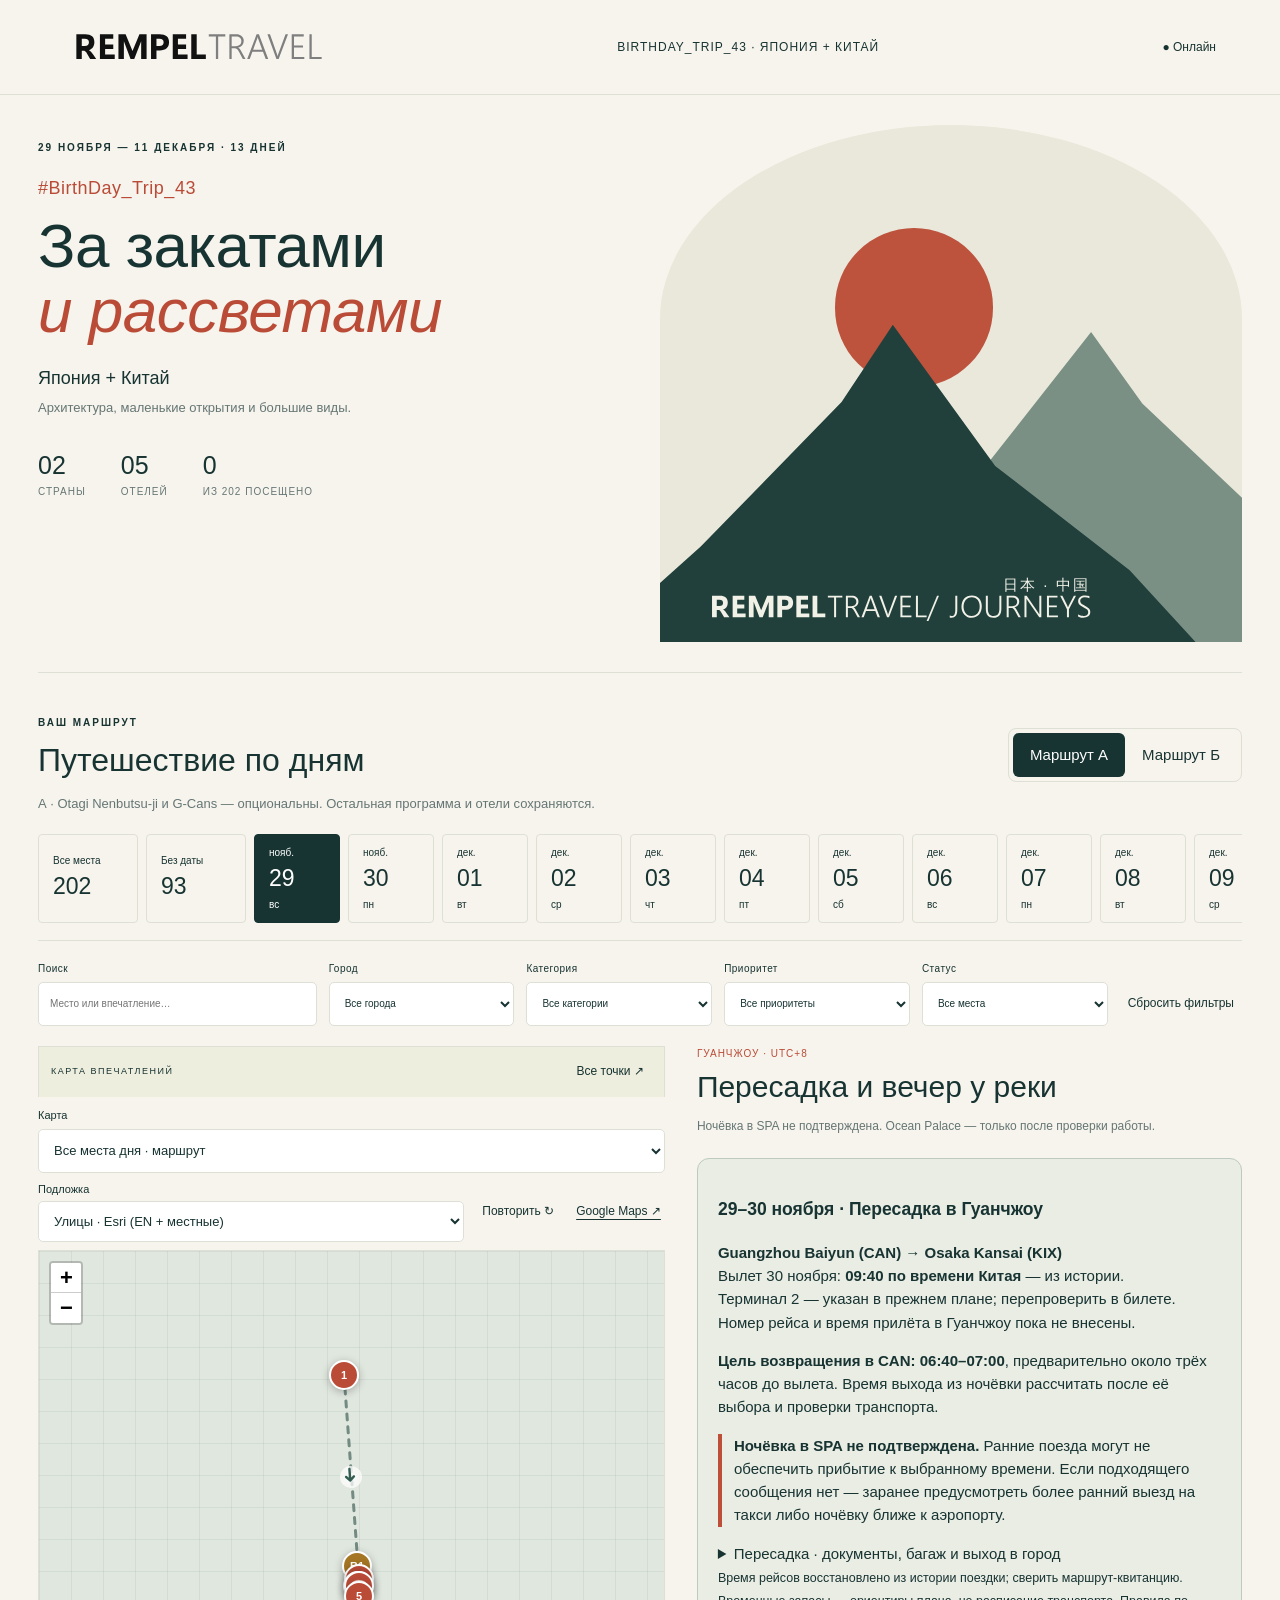
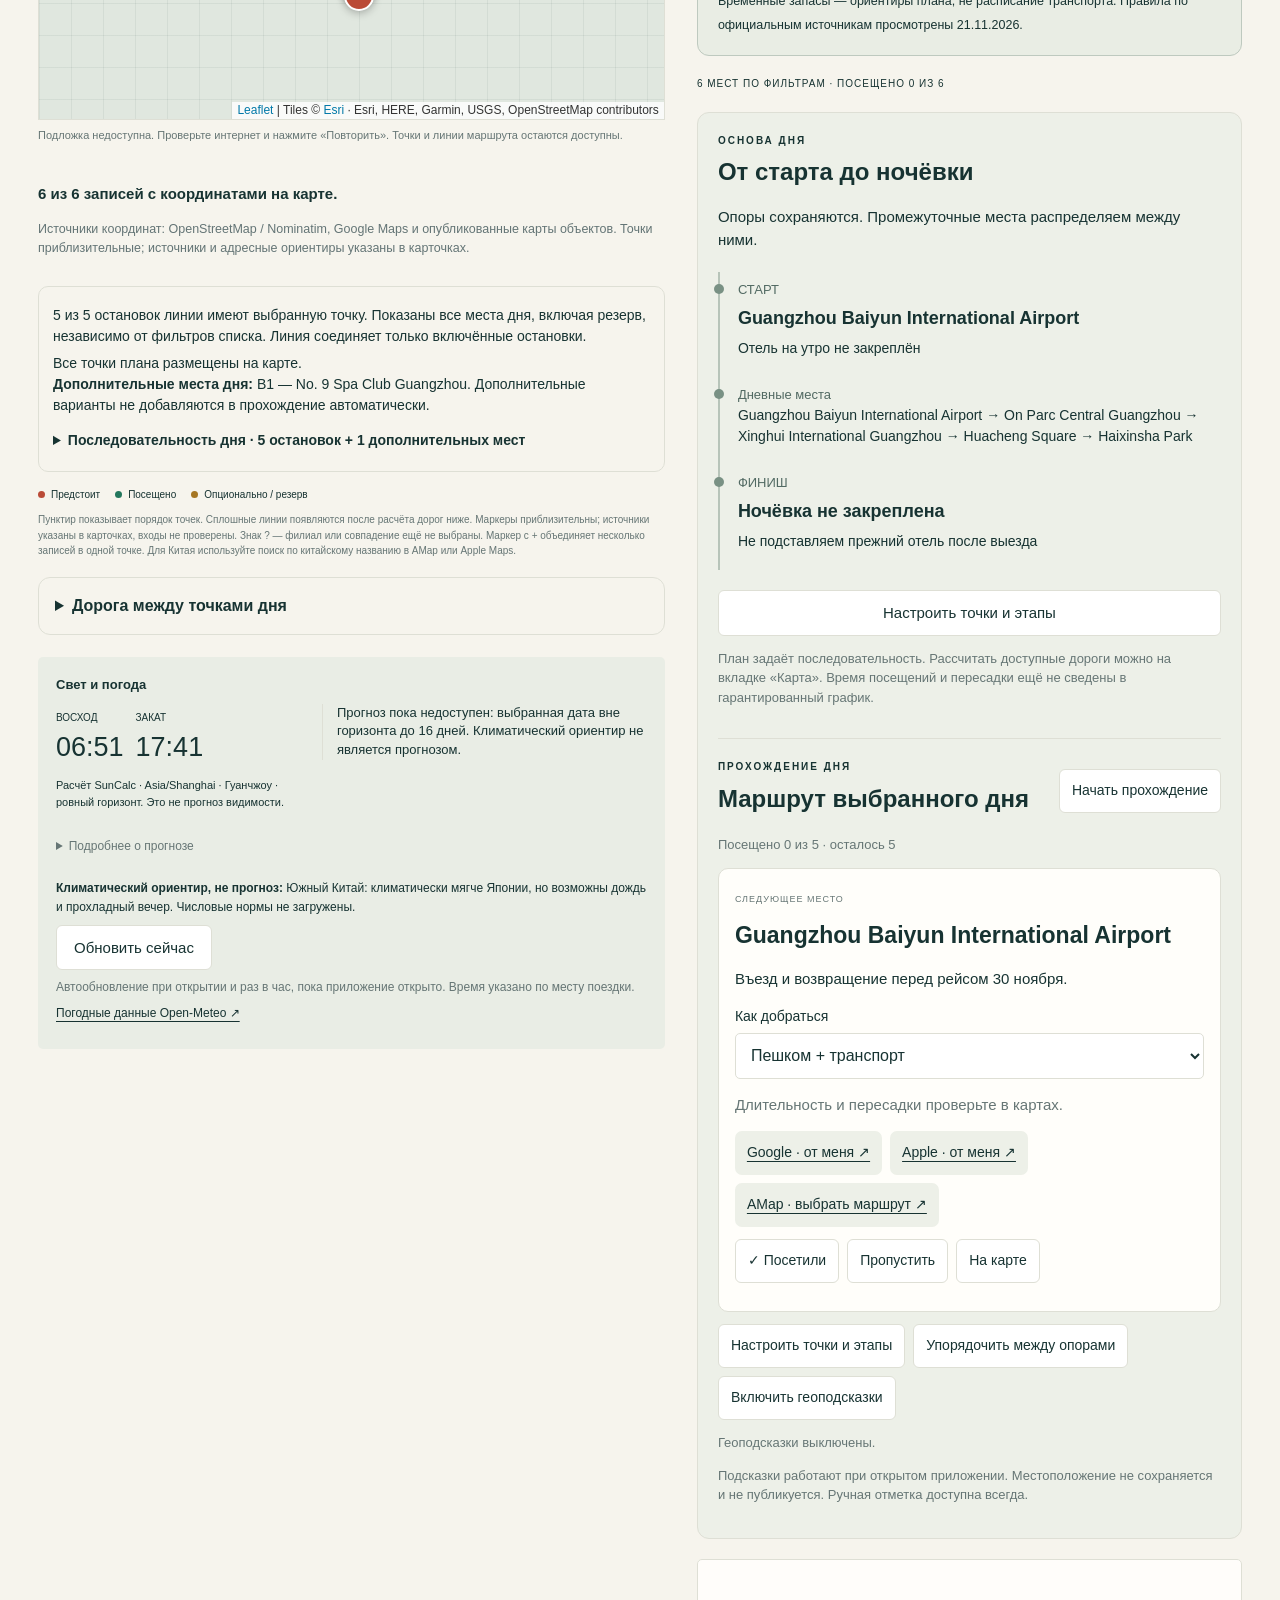
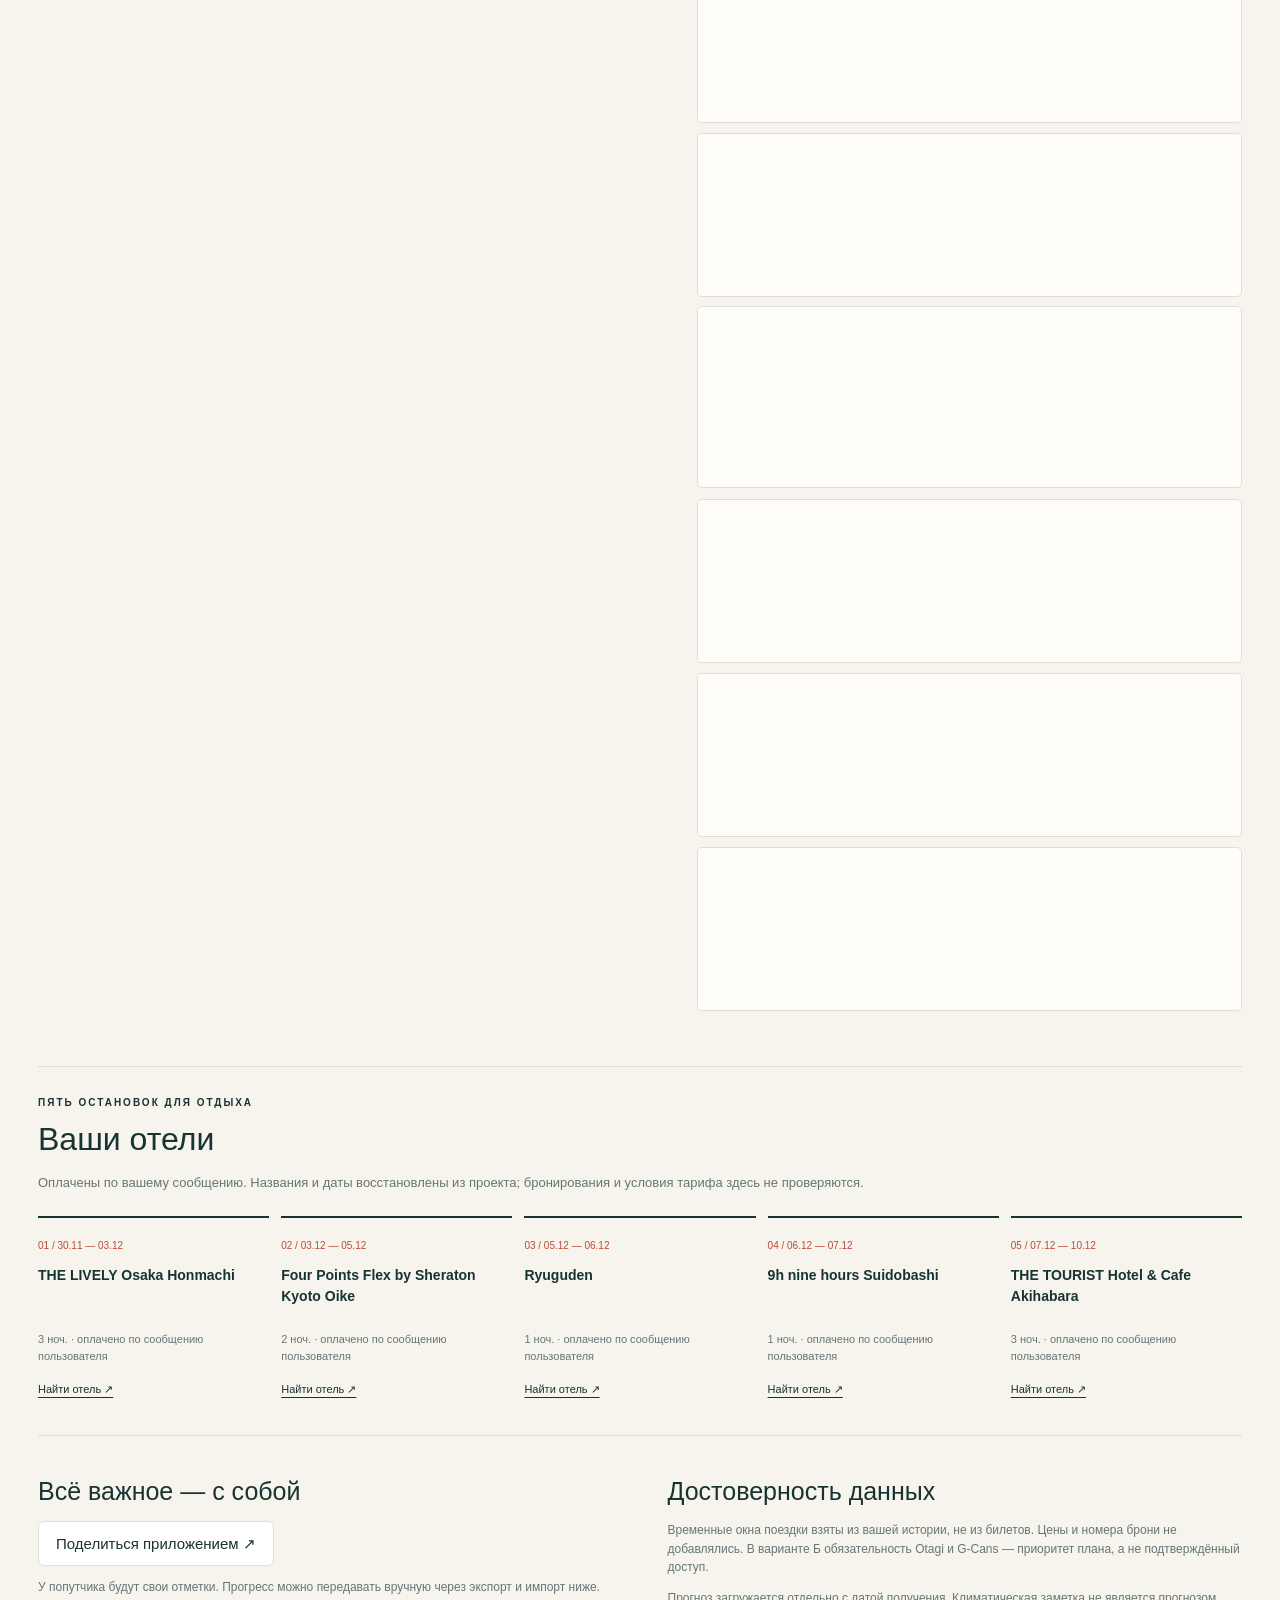
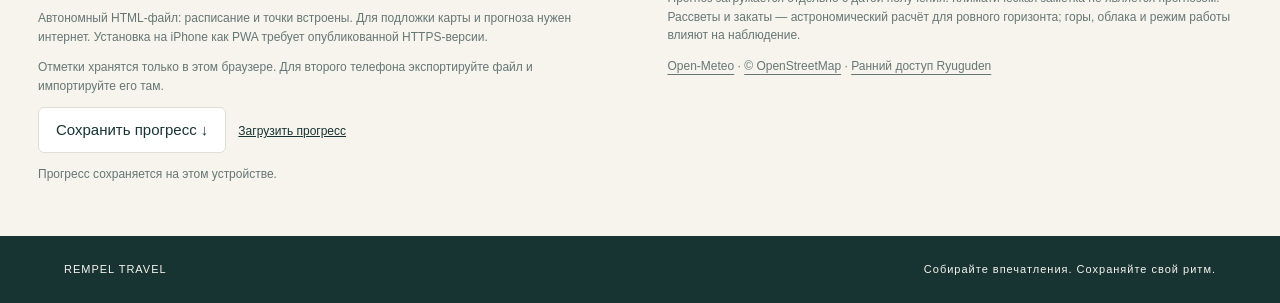
==== commit bd8122b5: "Restore mountain wordmark and add daily transport interchanges" ====
--- a/share.html
+++ b/share.html
@@ -699,6 +699,11 @@
 
 /* Unchosen branches never become route coordinates without confirmation. */
 .location-question{background:#fff!important;color:#173b38!important;border:2px dashed #a87822!important}.map-location-coverage{padding:14px 0;line-height:1.5}.map-location-coverage small{display:block;color:#637475}.location-options{margin:18px 0;padding:16px;border:1px solid #aab9ad;border-radius:12px}.location-option{padding:14px 0;border-top:1px solid #ccd4ca}.location-option strong{display:block;overflow-wrap:anywhere}.location-option button,.map-location-coverage button{white-space:normal;min-height:44px;max-width:100%;text-align:left}
+
+/* A single vector lockup cannot wrap or split at responsive widths. */
+.landscape .landscape-caption{display:block;left:9%;right:26%;bottom:4%;padding:0;background:transparent;line-height:0;letter-spacing:normal}.landscape .landscape-lockup{display:block;width:100%;height:auto;max-width:none;overflow:visible;color:#f2f1e7}
+
+.map-country-focus{display:flex;flex-wrap:wrap;gap:8px;margin:12px 0}.map-country-focus button{min-height:44px}
 </style><style>/* Mobile information architecture; desktop layout is unchanged. */
 .mobile-nav,.mobile-summary,.mobile-tools{display:none}.download-app{display:block;padding:14px 0;font-size:14px}#closeShare{float:right}#shareDialog{font-family:Calibri,sans-serif}#shareDialog h2{clear:both;padding-top:12px}
 @media(max-width:800px){
@@ -736,6 +741,8 @@
 .mobile-forecast>.forecast-layout{display:flex;align-items:center}.mobile-forecast .forecast-copy{flex:1;min-width:0}.mobile-forecast .weather-side-icon{align-self:center}
 
 .compact-forecast .forecast-layout{display:flex;align-items:center;gap:12px}.compact-forecast .forecast-value{display:flex;align-items:center;line-height:1.4}.compact-forecast .forecast-value strong{font-family:"Segoe UI",sans-serif;font-size:27px;font-weight:400}.compact-forecast .weather-condition-label{font-size:13px}.compact-forecast .forecast-copy>span:not(.forecast-value):not(.forecast-label){font-size:12px;line-height:1.45}.compact-forecast .weather-side-icon{font-size:32px}.weather-light-row #forecastStatus{padding-left:14px;border-left:1px solid var(--line)}.weather-details{margin:10px 0 16px;font-size:12px;color:var(--muted)}.weather-details summary{cursor:pointer;padding:8px 0}.weather-details p{font-size:12px;line-height:1.5}@media(max-width:800px){.compact-forecast .forecast-value strong{font-size:23px}.compact-forecast .weather-side-icon{font-size:27px}.compact-forecast .forecast-layout{gap:6px}}
+
+@media(max-width:800px){.hero .landscape,.mobile-cover .landscape{width:100%;height:auto;min-height:0;aspect-ratio:9/8;margin-left:0;margin-right:0}.hero .landscape .landscape-caption,.mobile-cover .landscape .landscape-caption{left:9%;right:26%;bottom:4%;padding:0;background:transparent}}
 </style><style>.journey-follow{background:#edf0e8;border:1px solid var(--line);border-radius:12px;padding:20px;margin:20px 0}.journey-follow[hidden]{display:none}.journey-follow-head{display:flex;justify-content:space-between;align-items:center;gap:12px}.journey-follow h3{font-size:24px;margin:5px 0}.journey-progress,.journey-help{font-size:13px;line-height:1.5;color:var(--muted)}.journey-next{background:#fffefa;padding:16px;border:1px solid var(--line);border-radius:10px}.journey-next h4{font-size:23px;margin:10px 0}.journey-next p{font-size:15px;line-height:1.5}.journey-next label{display:block;font-size:14px;margin:12px 0}.journey-next select{display:block;width:100%;font-family:Calibri,sans-serif;font-size:16px;min-height:46px;margin-top:5px}.journey-actions,.journey-links{display:flex;gap:8px;flex-wrap:wrap;margin:12px 0}.journey-actions button,.journey-follow-head button,.journey-links a{min-height:44px;font-size:14px;padding:10px 12px}.journey-links a{background:#edf0e8;border-radius:7px;display:inline-flex;align-items:center}.journey-editor-row{border-bottom:1px solid var(--line);padding:15px 0}.journey-editor-row strong,.journey-editor-row small{display:block}.journey-editor-row small{color:var(--muted);font-size:13px;margin-top:5px}.journey-editor-row label{display:inline-flex;align-items:center;gap:7px;margin:10px 15px 10px 0;font-size:14px}.journey-editor-row input{width:22px;height:22px;accent-color:var(--green)}.journey-editor-row button{min-width:44px;min-height:44px;margin:3px;font-size:14px}.journey-comparison{display:grid;grid-template-columns:1fr 1fr;gap:20px}.journey-comparison li{font-size:14px;margin-bottom:9px}.nearby-actions{display:grid;gap:10px}.nearby-actions button{min-height:48px}#nearbyYes{background:var(--green);color:white}#journeyEditor,#journeyProposal,#nearbyDialog{font-family:Calibri,sans-serif;max-width:760px}#nearbyDialog{max-width:500px}#nearbyDialog h2{font-size:25px}#closeJourneyEditor,#closeJourneyProposal{float:right}button:disabled{opacity:.45;cursor:default}@media(max-width:800px){.journey-follow{padding:14px;margin:16px 0}.journey-follow-head{display:block}.journey-follow-head button{width:100%;margin-top:10px}.journey-follow h3{font-size:23px}.journey-actions button{flex:1 1 130px}.journey-next{padding:13px}.journey-links a{flex:1 1 120px}.journey-comparison{grid-template-columns:1fr}.journey-comparison>div{border-bottom:1px solid var(--line)}#journeyEditor,#journeyProposal,#nearbyDialog{max-width:none}.journey-editor-row strong{font-size:17px}.journey-follow button,.journey-follow select{font-family:Calibri,sans-serif}.journey-follow[hidden]{display:none!important}}
 
 .journey-editor-row .journey-leg-mode{display:flex;align-items:center;flex-wrap:wrap;gap:8px}.journey-leg-mode select{font-family:Calibri,sans-serif;font-size:16px;min-height:44px;max-width:100%;padding:8px}.visit-record{color:#22745e;font-size:12px!important}
@@ -743,7 +750,7 @@
 .day-plan{padding-bottom:18px;margin-bottom:20px;border-bottom:1px solid var(--line)}.day-plan ol{list-style:none;padding:0;margin:20px 0}.day-plan li{padding:8px 0 18px 18px;border-left:2px solid #b7c4b9;position:relative;overflow-wrap:anywhere}.day-plan li:before{content:"";position:absolute;left:-6px;top:12px;border-radius:50%;width:10px;height:10px;background:#799184}.day-plan li.day-plan-anchor:before{background:#bd4c34}.day-plan small,.day-plan strong,.day-plan span{display:block}.day-plan small{color:#526a63;font-size:13px}.day-plan strong{font-size:18px;margin:5px 0}.day-plan span{font-size:14px;line-height:1.5}.day-plan button{width:100%;min-height:46px}.journey-phase select{display:block;min-height:44px;max-width:100%;font-family:Calibri,sans-serif;font-size:16px}.day-anchor-label{color:#bd4c34;font-weight:bold}
 </style><title>REMPEL TRAVEL · За закатами и рассветами</title><link rel="icon" type="image/svg+xml" href="[data-uri]"></head><body data-mobile-view="day" data-mobile-filters="closed">
 <header><a class="brand" href="./" aria-label="REMPEL TRAVEL"><svg xmlns="http://www.w3.org/2000/svg" viewBox="-50 -50 1093.6047010461334 200" role="img" aria-label="REMPEL TRAVEL"><title>REMPEL TRAVEL</title><desc>Original REMPEL contours, revision 21. TRAVEL: Segoe UI Semilight uppercase; cap height H=H; descriptor #7F7F7F; clear space 0.5H.</desc><g fill="#111111" fill-rule="evenodd" transform="translate(-60 -60)"><path d="M60 60 L96 60 C121 60 133 71 133 92 C133 109 124 120 111 124 C118 127 123 134 128 142 L140.5 160 L116 160 L100 133 C97 128 94 126 89 126 L82 126 L82 160 L60 160 Z M82 78 L82 107 L94 107 C106 107 111 102 111 92 C111 83 106 78 94 78 Z M82 78"/><path d="M155.5 60 L209.5 60 L209.5 78 L176.5 78 L176.5 101 L209.5 101 L209.5 119 L176.5 119 L176.5 142 L215.5 142 L215.5 160 L155.5 160 Z M155.5 60"/><path d="M230.5 60 L259.5 60 L287.5 127 L315.5 60 L344.5 60 L344.5 160 L322.5 160 L322.5 88 L294.5 160 L279.5 160 L252.5 88 L252.5 160 L230.5 160 Z M230.5 60"/><path d="M362.5 60 L397.5 60 C422.5 60 435.5 71 435.5 92 C435.5 113 422.5 125 397.5 125 L384.5 125 L384.5 160 L362.5 160 Z M384.5 78 L384.5 107 L396.5 107 C408.5 107 413.5 102 413.5 92 C413.5 83 408.5 78 396.5 78 Z M384.5 78"/><path d="M450.5 60 L504.5 60 L504.5 78 L471.5 78 L471.5 101 L504.5 101 L504.5 119 L471.5 119 L471.5 142 L510.5 142 L510.5 160 L450.5 160 Z M450.5 60"/><path d="M525.5 60 L547.5 60 L547.5 142 L584.5 142 L584.5 160 L525.5 160 Z M525.5 60"/></g><path fill="#7F7F7F" fill-rule="evenodd" transform="translate(532.9352496631169 -54.11436402190595) scale(1.1425383550697068)" d="M36.377 54.81 L36.377 134.888 L28.259 134.888 L28.259 54.81 L3.052 54.81 L3.052 47.363 L61.646 47.363 L61.646 54.81 Z M123.718 134.888 L110.535 109.802 C109.233 107.32 107.971 105.245 106.751 103.577 C105.53 101.908 104.268 100.576 102.966 99.579 C101.664 98.582 100.271 97.87 98.785 97.443 C97.3 97.015 95.642 96.802 93.811 96.802 L84.167 96.802 L84.167 134.888 L76.05 134.888 L76.05 47.363 L101.257 47.363 C104.553 47.363 107.737 47.852 110.809 48.828 C113.881 49.805 116.618 51.249 119.019 53.162 C121.419 55.074 123.342 57.475 124.786 60.364 C126.231 63.253 126.953 66.61 126.953 70.435 C126.953 73.527 126.485 76.375 125.549 78.979 C124.613 81.584 123.281 83.893 121.552 85.907 C119.822 87.921 117.727 89.63 115.265 91.034 C112.803 92.438 110.026 93.486 106.934 94.177 L106.934 94.421 C108.114 94.91 109.192 95.54 110.169 96.313 C111.145 97.087 112.091 98.022 113.007 99.121 C113.922 100.22 114.828 101.481 115.723 102.905 C116.618 104.329 117.554 105.957 118.53 107.788 L133.24 134.888 Z M84.167 54.81 L84.167 89.417 L98.694 89.417 C101.624 89.417 104.309 88.989 106.751 88.135 C109.192 87.28 111.277 86.06 113.007 84.473 C114.736 82.886 116.079 80.973 117.035 78.735 C117.991 76.497 118.469 73.975 118.469 71.167 C118.469 66.081 116.832 62.083 113.556 59.174 C110.28 56.264 105.55 54.81 99.365 54.81 Z M204.834 134.888 L195.19 109.009 L157.654 109.009 L148.254 134.888 L139.221 134.888 L172.546 47.363 L180.725 47.363 L213.867 134.888 Z M178.162 62.683 C177.877 61.91 177.582 61.015 177.277 59.998 C176.971 58.98 176.717 57.821 176.514 56.519 L176.27 56.519 C176.025 57.821 175.751 58.98 175.446 59.998 C175.14 61.015 174.845 61.91 174.561 62.683 L160.4 101.624 L192.444 101.624 Z M250.732 134.888 L242.798 134.888 L210.938 47.363 L220.032 47.363 L244.812 117.31 C245.26 118.612 245.656 119.924 246.002 121.246 C246.348 122.569 246.623 123.942 246.826 125.366 L247.07 125.366 C247.274 124.227 247.559 122.976 247.925 121.613 C248.291 120.249 248.759 118.774 249.329 117.188 L275.147 47.363 L283.936 47.363 Z M297.058 134.888 L297.058 47.363 L339.722 47.363 L339.722 54.81 L305.176 54.81 L305.176 86.914 L337.158 86.914 L337.158 94.238 L305.176 94.238 L305.176 127.502 L341.675 127.502 L341.675 134.888 Z M359.924 134.888 L359.924 47.363 L368.042 47.363 L368.042 127.502 L403.198 127.502 L403.198 134.888 Z "/></svg></a><span class="header-note">BirthDay_Trip_43 · Япония + Китай</span><span id="connection" role="status">● Онлайн</span></header>
-<main><section class="mobile-summary" aria-label="Краткий план"><div class="mobile-summary-top"><span>#BirthDay_Trip_43</span><button id="shareAppTop" class="quiet" type="button">Поделиться ↗</button></div><div class="mobile-cover"><h1><span>За закатами</span><em>и рассветами</em></h1><div class="landscape" aria-hidden="true"><span class="sun"></span><span class="mountain back"></span><span class="mountain"></span><span class="landscape-caption"><span class="landscape-logo-row"><svg class="landscape-wordmark" xmlns="http://www.w3.org/2000/svg" viewBox="-50 -50 1043.6047010461334 200" role="img" aria-label="REMPEL TRAVEL"><title>REMPEL TRAVEL</title><desc>Monochrome REMPEL TRAVEL: original bold REMPEL, uppercase Semilight TRAVEL, equal cap height.</desc><g fill="currentColor" fill-rule="evenodd" transform="translate(-60 -60)"><path d="M60 60 L96 60 C121 60 133 71 133 92 C133 109 124 120 111 124 C118 127 123 134 128 142 L140.5 160 L116 160 L100 133 C97 128 94 126 89 126 L82 126 L82 160 L60 160 Z M82 78 L82 107 L94 107 C106 107 111 102 111 92 C111 83 106 78 94 78 Z M82 78"/><path d="M155.5 60 L209.5 60 L209.5 78 L176.5 78 L176.5 101 L209.5 101 L209.5 119 L176.5 119 L176.5 142 L215.5 142 L215.5 160 L155.5 160 Z M155.5 60"/><path d="M230.5 60 L259.5 60 L287.5 127 L315.5 60 L344.5 60 L344.5 160 L322.5 160 L322.5 88 L294.5 160 L279.5 160 L252.5 88 L252.5 160 L230.5 160 Z M230.5 60"/><path d="M362.5 60 L397.5 60 C422.5 60 435.5 71 435.5 92 C435.5 113 422.5 125 397.5 125 L384.5 125 L384.5 160 L362.5 160 Z M384.5 78 L384.5 107 L396.5 107 C408.5 107 413.5 102 413.5 92 C413.5 83 408.5 78 396.5 78 Z M384.5 78"/><path d="M450.5 60 L504.5 60 L504.5 78 L471.5 78 L471.5 101 L504.5 101 L504.5 119 L471.5 119 L471.5 142 L510.5 142 L510.5 160 L450.5 160 Z M450.5 60"/><path d="M525.5 60 L547.5 60 L547.5 142 L584.5 142 L584.5 160 L525.5 160 Z M525.5 60"/></g><path fill="currentColor" fill-rule="evenodd" transform="translate(532.9352496631169 -54.11436402190595) scale(1.1425383550697068)" d="M36.377 54.81 L36.377 134.888 L28.259 134.888 L28.259 54.81 L3.052 54.81 L3.052 47.363 L61.646 47.363 L61.646 54.81 Z M123.718 134.888 L110.535 109.802 C109.233 107.32 107.971 105.245 106.751 103.577 C105.53 101.908 104.268 100.576 102.966 99.579 C101.664 98.582 100.271 97.87 98.785 97.443 C97.3 97.015 95.642 96.802 93.811 96.802 L84.167 96.802 L84.167 134.888 L76.05 134.888 L76.05 47.363 L101.257 47.363 C104.553 47.363 107.737 47.852 110.809 48.828 C113.881 49.805 116.618 51.249 119.019 53.162 C121.419 55.074 123.342 57.475 124.786 60.364 C126.231 63.253 126.953 66.61 126.953 70.435 C126.953 73.527 126.485 76.375 125.549 78.979 C124.613 81.584 123.281 83.893 121.552 85.907 C119.822 87.921 117.727 89.63 115.265 91.034 C112.803 92.438 110.026 93.486 106.934 94.177 L106.934 94.421 C108.114 94.91 109.192 95.54 110.169 96.313 C111.145 97.087 112.091 98.022 113.007 99.121 C113.922 100.22 114.828 101.481 115.723 102.905 C116.618 104.329 117.554 105.957 118.53 107.788 L133.24 134.888 Z M84.167 54.81 L84.167 89.417 L98.694 89.417 C101.624 89.417 104.309 88.989 106.751 88.135 C109.192 87.28 111.277 86.06 113.007 84.473 C114.736 82.886 116.079 80.973 117.035 78.735 C117.991 76.497 118.469 73.975 118.469 71.167 C118.469 66.081 116.832 62.083 113.556 59.174 C110.28 56.264 105.55 54.81 99.365 54.81 Z M204.834 134.888 L195.19 109.009 L157.654 109.009 L148.254 134.888 L139.221 134.888 L172.546 47.363 L180.725 47.363 L213.867 134.888 Z M178.162 62.683 C177.877 61.91 177.582 61.015 177.277 59.998 C176.971 58.98 176.717 57.821 176.514 56.519 L176.27 56.519 C176.025 57.821 175.751 58.98 175.446 59.998 C175.14 61.015 174.845 61.91 174.561 62.683 L160.4 101.624 L192.444 101.624 Z M250.732 134.888 L242.798 134.888 L210.938 47.363 L220.032 47.363 L244.812 117.31 C245.26 118.612 245.656 119.924 246.002 121.246 C246.348 122.569 246.623 123.942 246.826 125.366 L247.07 125.366 C247.274 124.227 247.559 122.976 247.925 121.613 C248.291 120.249 248.759 118.774 249.329 117.188 L275.147 47.363 L283.936 47.363 Z M297.058 134.888 L297.058 47.363 L339.722 47.363 L339.722 54.81 L305.176 54.81 L305.176 86.914 L337.158 86.914 L337.158 94.238 L305.176 94.238 L305.176 127.502 L341.675 127.502 L341.675 134.888 Z M359.924 134.888 L359.924 47.363 L368.042 47.363 L368.042 127.502 L403.198 127.502 L403.198 134.888 Z "/></svg><span class="landscape-journeys-group"><span class="landscape-language">日本 · 中国</span><span class="landscape-journeys-words"><svg class="landscape-slash" xmlns="http://www.w3.org/2000/svg" viewBox="0 -50 57.04323595928332 200" role="img" aria-label="/"><title>/</title><path fill="currentColor" fill-rule="evenodd" transform="translate(2.022315167971305 -54.11436402190595) scale(1.1425383550697068)" d="M5.676 149.414 L-1.77 149.414 L40.527 47.363 L48.157 47.363 Z "/></svg><svg class="landscape-journeys-word" xmlns="http://www.w3.org/2000/svg" viewBox="0 -50 650.8368053740984 200" role="img" aria-label="JOURNEYS"><title>JOURNEYS</title><path fill="currentColor" fill-rule="evenodd" transform="translate(-1.3249651691469766 -54.11436402190595) scale(1.1425383550697068)" d="M31.799 104.126 C31.799 115.031 29.785 123.128 25.757 128.418 C21.729 133.708 16.032 136.353 8.667 136.353 C7.243 136.353 5.9 136.261 4.639 136.078 C3.377 135.895 2.218 135.6 1.16 135.193 L1.16 127.197 C3.438 128.418 5.981 129.028 8.789 129.028 C13.957 129.028 17.731 126.994 20.111 122.925 C22.491 118.856 23.682 112.59 23.682 104.126 L23.682 47.363 L31.799 47.363 Z M89.539 136.414 C83.232 136.414 77.555 135.264 72.51 132.965 C67.464 130.666 63.182 127.523 59.662 123.535 C56.142 119.548 53.436 114.858 51.544 109.467 C49.652 104.075 48.706 98.287 48.706 92.102 C48.706 85.266 49.652 79.01 51.544 73.334 C53.436 67.657 56.193 62.795 59.814 58.746 C63.436 54.698 67.871 51.544 73.12 49.286 C78.369 47.028 84.351 45.898 91.064 45.898 C97.249 45.898 102.804 47.007 107.727 49.225 C112.651 51.442 116.842 54.515 120.3 58.441 C123.759 62.368 126.414 67.017 128.265 72.388 C130.117 77.759 131.043 83.598 131.043 89.905 C131.043 96.537 130.137 102.692 128.326 108.368 C126.516 114.044 123.851 118.958 120.331 123.108 C116.811 127.258 112.478 130.514 107.33 132.874 C102.183 135.234 96.252 136.414 89.539 136.414 Z M90.21 53.284 C84.92 53.284 80.231 54.291 76.141 56.305 C72.052 58.319 68.604 61.045 65.796 64.484 C62.988 67.922 60.862 71.95 59.418 76.569 C57.973 81.187 57.231 86.1 57.19 91.309 C57.149 96.273 57.79 101.023 59.113 105.56 C60.435 110.097 62.429 114.105 65.094 117.584 C67.759 121.063 71.126 123.84 75.195 125.916 C79.264 127.991 84.025 129.028 89.478 129.028 C94.93 129.028 99.721 128.082 103.851 126.19 C107.981 124.298 111.43 121.674 114.197 118.317 C116.964 114.96 119.049 110.962 120.453 106.323 C121.857 101.685 122.559 96.619 122.559 91.125 C122.559 85.999 121.938 81.136 120.697 76.538 C119.456 71.94 117.523 67.922 114.899 64.484 C112.274 61.045 108.927 58.319 104.858 56.305 C100.789 54.291 95.907 53.284 90.21 53.284 Z M210.388 99.731 C210.388 124.186 199.646 136.414 178.162 136.414 C157.695 136.414 147.461 124.634 147.461 101.074 L147.461 47.363 L155.579 47.363 L155.579 100.342 C155.579 109.945 157.511 117.127 161.377 121.887 C165.243 126.648 171.224 129.028 179.321 129.028 C194.621 129.028 202.271 119.751 202.271 101.196 L202.271 47.363 L210.388 47.363 Z M279.663 134.888 L266.48 109.802 C265.177 107.32 263.916 105.245 262.695 103.577 C261.475 101.908 260.213 100.576 258.911 99.579 C257.609 98.582 256.215 97.87 254.73 97.443 C253.245 97.015 251.587 96.802 249.756 96.802 L240.112 96.802 L240.112 134.888 L231.995 134.888 L231.995 47.363 L257.202 47.363 C260.498 47.363 263.682 47.852 266.754 48.828 C269.826 49.805 272.563 51.249 274.963 53.162 C277.364 55.074 279.287 57.475 280.731 60.364 C282.176 63.253 282.898 66.61 282.898 70.435 C282.898 73.527 282.43 76.375 281.494 78.979 C280.558 81.584 279.226 83.893 277.496 85.907 C275.767 87.921 273.671 89.63 271.21 91.034 C268.748 92.438 265.971 93.486 262.878 94.177 L262.878 94.421 C264.058 94.91 265.137 95.54 266.113 96.313 C267.09 97.087 268.036 98.022 268.951 99.121 C269.867 100.22 270.772 101.481 271.668 102.905 C272.563 104.329 273.499 105.957 274.475 107.788 L289.185 134.888 Z M240.112 54.81 L240.112 89.417 L254.639 89.417 C257.568 89.417 260.254 88.989 262.695 88.135 C265.137 87.28 267.222 86.06 268.951 84.473 C270.681 82.886 272.024 80.973 272.98 78.735 C273.936 76.497 274.414 73.975 274.414 71.167 C274.414 66.081 272.776 62.083 269.501 59.174 C266.225 56.264 261.495 54.81 255.31 54.81 Z M364.014 134.888 L315.43 64.636 C314.819 63.741 314.219 62.826 313.629 61.89 C313.039 60.954 312.561 60.038 312.195 59.143 L311.89 59.143 C311.971 59.875 312.042 60.893 312.103 62.195 C312.164 63.497 312.195 65.125 312.195 67.078 L312.195 134.888 L304.077 134.888 L304.077 47.363 L313.049 47.363 L360.84 116.76 C361.572 117.859 362.234 118.886 362.824 119.843 C363.414 120.799 363.953 121.684 364.441 122.498 L364.746 122.498 C364.583 121.155 364.461 119.649 364.38 117.981 C364.299 116.313 364.258 114.461 364.258 112.427 L364.258 47.363 L372.437 47.363 L372.437 134.888 Z M395.142 134.888 L395.142 47.363 L437.805 47.363 L437.805 54.81 L403.259 54.81 L403.259 86.914 L435.242 86.914 L435.242 94.238 L403.259 94.238 L403.259 127.502 L439.758 127.502 L439.758 134.888 Z M484.314 102.112 L484.314 134.888 L476.196 134.888 L476.196 102.295 L448.731 47.363 L457.947 47.363 L477.966 88.257 C478.21 88.745 478.536 89.478 478.943 90.454 C479.35 91.431 479.838 92.672 480.408 94.177 L480.591 94.177 C480.835 93.445 481.181 92.59 481.628 91.614 C482.076 90.637 482.625 89.539 483.276 88.318 L504.211 47.363 L512.878 47.363 Z M521.24 122.07 C522.705 123.169 524.323 124.156 526.093 125.031 C527.863 125.905 529.673 126.638 531.525 127.228 C533.376 127.818 535.238 128.265 537.109 128.571 C538.981 128.876 540.772 129.028 542.481 129.028 C549.113 129.028 554.077 127.747 557.373 125.183 C560.669 122.62 562.317 118.937 562.317 114.136 C562.317 111.816 561.93 109.792 561.157 108.063 C560.384 106.333 559.184 104.716 557.556 103.21 C555.929 101.705 553.874 100.21 551.392 98.724 C548.91 97.239 545.98 95.561 542.603 93.689 C538.859 91.654 535.655 89.732 532.99 87.921 C530.324 86.11 528.147 84.259 526.459 82.367 C524.77 80.475 523.529 78.43 522.736 76.233 C521.942 74.036 521.545 71.533 521.545 68.726 C521.545 65.186 522.298 62.012 523.804 59.204 C525.309 56.396 527.344 54.006 529.907 52.032 C532.471 50.059 535.472 48.543 538.91 47.485 C542.348 46.427 546.021 45.898 549.927 45.898 C556.803 45.898 562.561 46.855 567.2 48.767 L567.2 57.739 C562.032 54.769 555.969 53.284 549.011 53.284 C546.407 53.284 543.955 53.599 541.657 54.23 C539.358 54.86 537.343 55.786 535.614 57.007 C533.885 58.228 532.522 59.743 531.525 61.554 C530.528 63.365 530.029 65.47 530.029 67.871 C530.029 70.15 530.365 72.113 531.036 73.761 C531.708 75.409 532.786 76.965 534.271 78.43 C535.756 79.895 537.71 81.35 540.131 82.794 C542.552 84.239 545.512 85.897 549.011 87.769 C552.673 89.722 555.868 91.624 558.594 93.475 C561.32 95.327 563.588 97.26 565.399 99.274 C567.21 101.288 568.563 103.424 569.458 105.682 C570.353 107.941 570.801 110.453 570.801 113.22 C570.801 117.045 570.089 120.412 568.665 123.322 C567.24 126.231 565.247 128.642 562.683 130.554 C560.12 132.467 557.068 133.911 553.528 134.888 C549.988 135.864 546.102 136.353 541.87 136.353 C540.487 136.353 538.839 136.241 536.926 136.017 C535.014 135.793 533.081 135.468 531.128 135.04 C529.175 134.613 527.313 134.104 525.543 133.514 C523.773 132.924 522.339 132.284 521.24 131.592 Z "/></svg></span></span></span></span></div></div><div id="mobileDayTitle"></div><div id="mobileDayProgress"></div><div class="mobile-light-row"><div id="mobileLight" class="mobile-light"></div><div id="mobileForecast" class="mobile-forecast" role="status"></div></div></section><section class="hero"><div class="hero-copy"><div class="eyebrow">29 НОЯБРЯ — 11 ДЕКАБРЯ · 13 ДНЕЙ</div><div class="trip-hashtag">#BirthDay_Trip_43</div><h1>За закатами<br><em>и рассветами</em></h1><p>Япония + Китай<br><span>Архитектура, маленькие открытия и большие виды.</span></p><div class="trip-stats"><span>02 <small>страны</small></span><span>05 <small>отелей</small></span><span id="progress">0 <small>посещено</small></span></div></div><div class="landscape" aria-hidden="true"><span class="sun"></span><span class="mountain back"></span><span class="mountain"></span><span class="landscape-caption"><span class="landscape-logo-row"><svg class="landscape-wordmark" xmlns="http://www.w3.org/2000/svg" viewBox="-50 -50 1043.6047010461334 200" role="img" aria-label="REMPEL TRAVEL"><title>REMPEL TRAVEL</title><desc>Monochrome REMPEL TRAVEL: original bold REMPEL, uppercase Semilight TRAVEL, equal cap height.</desc><g fill="currentColor" fill-rule="evenodd" transform="translate(-60 -60)"><path d="M60 60 L96 60 C121 60 133 71 133 92 C133 109 124 120 111 124 C118 127 123 134 128 142 L140.5 160 L116 160 L100 133 C97 128 94 126 89 126 L82 126 L82 160 L60 160 Z M82 78 L82 107 L94 107 C106 107 111 102 111 92 C111 83 106 78 94 78 Z M82 78"/><path d="M155.5 60 L209.5 60 L209.5 78 L176.5 78 L176.5 101 L209.5 101 L209.5 119 L176.5 119 L176.5 142 L215.5 142 L215.5 160 L155.5 160 Z M155.5 60"/><path d="M230.5 60 L259.5 60 L287.5 127 L315.5 60 L344.5 60 L344.5 160 L322.5 160 L322.5 88 L294.5 160 L279.5 160 L252.5 88 L252.5 160 L230.5 160 Z M230.5 60"/><path d="M362.5 60 L397.5 60 C422.5 60 435.5 71 435.5 92 C435.5 113 422.5 125 397.5 125 L384.5 125 L384.5 160 L362.5 160 Z M384.5 78 L384.5 107 L396.5 107 C408.5 107 413.5 102 413.5 92 C413.5 83 408.5 78 396.5 78 Z M384.5 78"/><path d="M450.5 60 L504.5 60 L504.5 78 L471.5 78 L471.5 101 L504.5 101 L504.5 119 L471.5 119 L471.5 142 L510.5 142 L510.5 160 L450.5 160 Z M450.5 60"/><path d="M525.5 60 L547.5 60 L547.5 142 L584.5 142 L584.5 160 L525.5 160 Z M525.5 60"/></g><path fill="currentColor" fill-rule="evenodd" transform="translate(532.9352496631169 -54.11436402190595) scale(1.1425383550697068)" d="M36.377 54.81 L36.377 134.888 L28.259 134.888 L28.259 54.81 L3.052 54.81 L3.052 47.363 L61.646 47.363 L61.646 54.81 Z M123.718 134.888 L110.535 109.802 C109.233 107.32 107.971 105.245 106.751 103.577 C105.53 101.908 104.268 100.576 102.966 99.579 C101.664 98.582 100.271 97.87 98.785 97.443 C97.3 97.015 95.642 96.802 93.811 96.802 L84.167 96.802 L84.167 134.888 L76.05 134.888 L76.05 47.363 L101.257 47.363 C104.553 47.363 107.737 47.852 110.809 48.828 C113.881 49.805 116.618 51.249 119.019 53.162 C121.419 55.074 123.342 57.475 124.786 60.364 C126.231 63.253 126.953 66.61 126.953 70.435 C126.953 73.527 126.485 76.375 125.549 78.979 C124.613 81.584 123.281 83.893 121.552 85.907 C119.822 87.921 117.727 89.63 115.265 91.034 C112.803 92.438 110.026 93.486 106.934 94.177 L106.934 94.421 C108.114 94.91 109.192 95.54 110.169 96.313 C111.145 97.087 112.091 98.022 113.007 99.121 C113.922 100.22 114.828 101.481 115.723 102.905 C116.618 104.329 117.554 105.957 118.53 107.788 L133.24 134.888 Z M84.167 54.81 L84.167 89.417 L98.694 89.417 C101.624 89.417 104.309 88.989 106.751 88.135 C109.192 87.28 111.277 86.06 113.007 84.473 C114.736 82.886 116.079 80.973 117.035 78.735 C117.991 76.497 118.469 73.975 118.469 71.167 C118.469 66.081 116.832 62.083 113.556 59.174 C110.28 56.264 105.55 54.81 99.365 54.81 Z M204.834 134.888 L195.19 109.009 L157.654 109.009 L148.254 134.888 L139.221 134.888 L172.546 47.363 L180.725 47.363 L213.867 134.888 Z M178.162 62.683 C177.877 61.91 177.582 61.015 177.277 59.998 C176.971 58.98 176.717 57.821 176.514 56.519 L176.27 56.519 C176.025 57.821 175.751 58.98 175.446 59.998 C175.14 61.015 174.845 61.91 174.561 62.683 L160.4 101.624 L192.444 101.624 Z M250.732 134.888 L242.798 134.888 L210.938 47.363 L220.032 47.363 L244.812 117.31 C245.26 118.612 245.656 119.924 246.002 121.246 C246.348 122.569 246.623 123.942 246.826 125.366 L247.07 125.366 C247.274 124.227 247.559 122.976 247.925 121.613 C248.291 120.249 248.759 118.774 249.329 117.188 L275.147 47.363 L283.936 47.363 Z M297.058 134.888 L297.058 47.363 L339.722 47.363 L339.722 54.81 L305.176 54.81 L305.176 86.914 L337.158 86.914 L337.158 94.238 L305.176 94.238 L305.176 127.502 L341.675 127.502 L341.675 134.888 Z M359.924 134.888 L359.924 47.363 L368.042 47.363 L368.042 127.502 L403.198 127.502 L403.198 134.888 Z "/></svg><span class="landscape-journeys-group"><span class="landscape-language">日本 · 中国</span><span class="landscape-journeys-words"><svg class="landscape-slash" xmlns="http://www.w3.org/2000/svg" viewBox="0 -50 57.04323595928332 200" role="img" aria-label="/"><title>/</title><path fill="currentColor" fill-rule="evenodd" transform="translate(2.022315167971305 -54.11436402190595) scale(1.1425383550697068)" d="M5.676 149.414 L-1.77 149.414 L40.527 47.363 L48.157 47.363 Z "/></svg><svg class="landscape-journeys-word" xmlns="http://www.w3.org/2000/svg" viewBox="0 -50 650.8368053740984 200" role="img" aria-label="JOURNEYS"><title>JOURNEYS</title><path fill="currentColor" fill-rule="evenodd" transform="translate(-1.3249651691469766 -54.11436402190595) scale(1.1425383550697068)" d="M31.799 104.126 C31.799 115.031 29.785 123.128 25.757 128.418 C21.729 133.708 16.032 136.353 8.667 136.353 C7.243 136.353 5.9 136.261 4.639 136.078 C3.377 135.895 2.218 135.6 1.16 135.193 L1.16 127.197 C3.438 128.418 5.981 129.028 8.789 129.028 C13.957 129.028 17.731 126.994 20.111 122.925 C22.491 118.856 23.682 112.59 23.682 104.126 L23.682 47.363 L31.799 47.363 Z M89.539 136.414 C83.232 136.414 77.555 135.264 72.51 132.965 C67.464 130.666 63.182 127.523 59.662 123.535 C56.142 119.548 53.436 114.858 51.544 109.467 C49.652 104.075 48.706 98.287 48.706 92.102 C48.706 85.266 49.652 79.01 51.544 73.334 C53.436 67.657 56.193 62.795 59.814 58.746 C63.436 54.698 67.871 51.544 73.12 49.286 C78.369 47.028 84.351 45.898 91.064 45.898 C97.249 45.898 102.804 47.007 107.727 49.225 C112.651 51.442 116.842 54.515 120.3 58.441 C123.759 62.368 126.414 67.017 128.265 72.388 C130.117 77.759 131.043 83.598 131.043 89.905 C131.043 96.537 130.137 102.692 128.326 108.368 C126.516 114.044 123.851 118.958 120.331 123.108 C116.811 127.258 112.478 130.514 107.33 132.874 C102.183 135.234 96.252 136.414 89.539 136.414 Z M90.21 53.284 C84.92 53.284 80.231 54.291 76.141 56.305 C72.052 58.319 68.604 61.045 65.796 64.484 C62.988 67.922 60.862 71.95 59.418 76.569 C57.973 81.187 57.231 86.1 57.19 91.309 C57.149 96.273 57.79 101.023 59.113 105.56 C60.435 110.097 62.429 114.105 65.094 117.584 C67.759 121.063 71.126 123.84 75.195 125.916 C79.264 127.991 84.025 129.028 89.478 129.028 C94.93 129.028 99.721 128.082 103.851 126.19 C107.981 124.298 111.43 121.674 114.197 118.317 C116.964 114.96 119.049 110.962 120.453 106.323 C121.857 101.685 122.559 96.619 122.559 91.125 C122.559 85.999 121.938 81.136 120.697 76.538 C119.456 71.94 117.523 67.922 114.899 64.484 C112.274 61.045 108.927 58.319 104.858 56.305 C100.789 54.291 95.907 53.284 90.21 53.284 Z M210.388 99.731 C210.388 124.186 199.646 136.414 178.162 136.414 C157.695 136.414 147.461 124.634 147.461 101.074 L147.461 47.363 L155.579 47.363 L155.579 100.342 C155.579 109.945 157.511 117.127 161.377 121.887 C165.243 126.648 171.224 129.028 179.321 129.028 C194.621 129.028 202.271 119.751 202.271 101.196 L202.271 47.363 L210.388 47.363 Z M279.663 134.888 L266.48 109.802 C265.177 107.32 263.916 105.245 262.695 103.577 C261.475 101.908 260.213 100.576 258.911 99.579 C257.609 98.582 256.215 97.87 254.73 97.443 C253.245 97.015 251.587 96.802 249.756 96.802 L240.112 96.802 L240.112 134.888 L231.995 134.888 L231.995 47.363 L257.202 47.363 C260.498 47.363 263.682 47.852 266.754 48.828 C269.826 49.805 272.563 51.249 274.963 53.162 C277.364 55.074 279.287 57.475 280.731 60.364 C282.176 63.253 282.898 66.61 282.898 70.435 C282.898 73.527 282.43 76.375 281.494 78.979 C280.558 81.584 279.226 83.893 277.496 85.907 C275.767 87.921 273.671 89.63 271.21 91.034 C268.748 92.438 265.971 93.486 262.878 94.177 L262.878 94.421 C264.058 94.91 265.137 95.54 266.113 96.313 C267.09 97.087 268.036 98.022 268.951 99.121 C269.867 100.22 270.772 101.481 271.668 102.905 C272.563 104.329 273.499 105.957 274.475 107.788 L289.185 134.888 Z M240.112 54.81 L240.112 89.417 L254.639 89.417 C257.568 89.417 260.254 88.989 262.695 88.135 C265.137 87.28 267.222 86.06 268.951 84.473 C270.681 82.886 272.024 80.973 272.98 78.735 C273.936 76.497 274.414 73.975 274.414 71.167 C274.414 66.081 272.776 62.083 269.501 59.174 C266.225 56.264 261.495 54.81 255.31 54.81 Z M364.014 134.888 L315.43 64.636 C314.819 63.741 314.219 62.826 313.629 61.89 C313.039 60.954 312.561 60.038 312.195 59.143 L311.89 59.143 C311.971 59.875 312.042 60.893 312.103 62.195 C312.164 63.497 312.195 65.125 312.195 67.078 L312.195 134.888 L304.077 134.888 L304.077 47.363 L313.049 47.363 L360.84 116.76 C361.572 117.859 362.234 118.886 362.824 119.843 C363.414 120.799 363.953 121.684 364.441 122.498 L364.746 122.498 C364.583 121.155 364.461 119.649 364.38 117.981 C364.299 116.313 364.258 114.461 364.258 112.427 L364.258 47.363 L372.437 47.363 L372.437 134.888 Z M395.142 134.888 L395.142 47.363 L437.805 47.363 L437.805 54.81 L403.259 54.81 L403.259 86.914 L435.242 86.914 L435.242 94.238 L403.259 94.238 L403.259 127.502 L439.758 127.502 L439.758 134.888 Z M484.314 102.112 L484.314 134.888 L476.196 134.888 L476.196 102.295 L448.731 47.363 L457.947 47.363 L477.966 88.257 C478.21 88.745 478.536 89.478 478.943 90.454 C479.35 91.431 479.838 92.672 480.408 94.177 L480.591 94.177 C480.835 93.445 481.181 92.59 481.628 91.614 C482.076 90.637 482.625 89.539 483.276 88.318 L504.211 47.363 L512.878 47.363 Z M521.24 122.07 C522.705 123.169 524.323 124.156 526.093 125.031 C527.863 125.905 529.673 126.638 531.525 127.228 C533.376 127.818 535.238 128.265 537.109 128.571 C538.981 128.876 540.772 129.028 542.481 129.028 C549.113 129.028 554.077 127.747 557.373 125.183 C560.669 122.62 562.317 118.937 562.317 114.136 C562.317 111.816 561.93 109.792 561.157 108.063 C560.384 106.333 559.184 104.716 557.556 103.21 C555.929 101.705 553.874 100.21 551.392 98.724 C548.91 97.239 545.98 95.561 542.603 93.689 C538.859 91.654 535.655 89.732 532.99 87.921 C530.324 86.11 528.147 84.259 526.459 82.367 C524.77 80.475 523.529 78.43 522.736 76.233 C521.942 74.036 521.545 71.533 521.545 68.726 C521.545 65.186 522.298 62.012 523.804 59.204 C525.309 56.396 527.344 54.006 529.907 52.032 C532.471 50.059 535.472 48.543 538.91 47.485 C542.348 46.427 546.021 45.898 549.927 45.898 C556.803 45.898 562.561 46.855 567.2 48.767 L567.2 57.739 C562.032 54.769 555.969 53.284 549.011 53.284 C546.407 53.284 543.955 53.599 541.657 54.23 C539.358 54.86 537.343 55.786 535.614 57.007 C533.885 58.228 532.522 59.743 531.525 61.554 C530.528 63.365 530.029 65.47 530.029 67.871 C530.029 70.15 530.365 72.113 531.036 73.761 C531.708 75.409 532.786 76.965 534.271 78.43 C535.756 79.895 537.71 81.35 540.131 82.794 C542.552 84.239 545.512 85.897 549.011 87.769 C552.673 89.722 555.868 91.624 558.594 93.475 C561.32 95.327 563.588 97.26 565.399 99.274 C567.21 101.288 568.563 103.424 569.458 105.682 C570.353 107.941 570.801 110.453 570.801 113.22 C570.801 117.045 570.089 120.412 568.665 123.322 C567.24 126.231 565.247 128.642 562.683 130.554 C560.12 132.467 557.068 133.911 553.528 134.888 C549.988 135.864 546.102 136.353 541.87 136.353 C540.487 136.353 538.839 136.241 536.926 136.017 C535.014 135.793 533.081 135.468 531.128 135.04 C529.175 134.613 527.313 134.104 525.543 133.514 C523.773 132.924 522.339 132.284 521.24 131.592 Z "/></svg></span></span></span></span></div></section>
+<main><section class="mobile-summary" aria-label="Краткий план"><div class="mobile-summary-top"><span>#BirthDay_Trip_43</span><button id="shareAppTop" class="quiet" type="button">Поделиться ↗</button></div><div class="mobile-cover"><h1><span>За закатами</span><em>и рассветами</em></h1><div class="landscape" aria-hidden="true"><span class="sun"></span><span class="mountain back"></span><span class="mountain"></span><span class="landscape-caption"><svg class="landscape-lockup" xmlns="http://www.w3.org/2000/svg" viewBox="0 -110 1751.484742379515 230" role="img" aria-label="REMPEL TRAVEL / JOURNEYS · 日本 · 中国"><title>REMPEL TRAVEL / JOURNEYS · 日本 · 中国</title><desc>Approved REMPEL and thin uppercase TRAVEL / JOURNEYS in one unbroken line. Japanese and Chinese descriptor above JOURNEYS, aligned to its right edge.</desc><g fill="currentColor" fill-rule="evenodd" transform="translate(-60 -60)"><path d="M60 60 L96 60 C121 60 133 71 133 92 C133 109 124 120 111 124 C118 127 123 134 128 142 L140.5 160 L116 160 L100 133 C97 128 94 126 89 126 L82 126 L82 160 L60 160 Z M82 78 L82 107 L94 107 C106 107 111 102 111 92 C111 83 106 78 94 78 Z M82 78"/><path d="M155.5 60 L209.5 60 L209.5 78 L176.5 78 L176.5 101 L209.5 101 L209.5 119 L176.5 119 L176.5 142 L215.5 142 L215.5 160 L155.5 160 Z M155.5 60"/><path d="M230.5 60 L259.5 60 L287.5 127 L315.5 60 L344.5 60 L344.5 160 L322.5 160 L322.5 88 L294.5 160 L279.5 160 L252.5 88 L252.5 160 L230.5 160 Z M230.5 60"/><path d="M362.5 60 L397.5 60 C422.5 60 435.5 71 435.5 92 C435.5 113 422.5 125 397.5 125 L384.5 125 L384.5 160 L362.5 160 Z M384.5 78 L384.5 107 L396.5 107 C408.5 107 413.5 102 413.5 92 C413.5 83 408.5 78 396.5 78 Z M384.5 78"/><path d="M450.5 60 L504.5 60 L504.5 78 L471.5 78 L471.5 101 L504.5 101 L504.5 119 L471.5 119 L471.5 142 L510.5 142 L510.5 160 L450.5 160 Z M450.5 60"/><path d="M525.5 60 L547.5 60 L547.5 142 L584.5 142 L584.5 160 L525.5 160 Z M525.5 60"/></g><path fill="currentColor" fill-rule="evenodd" transform="translate(532.9352496631169 -54.11436402190595) scale(1.1425383550697068)" d="M36.377 54.81 L36.377 134.888 L28.259 134.888 L28.259 54.81 L3.052 54.81 L3.052 47.363 L61.646 47.363 L61.646 54.81 Z M123.718 134.888 L110.535 109.802 C109.233 107.32 107.971 105.245 106.751 103.577 C105.53 101.908 104.268 100.576 102.966 99.579 C101.664 98.582 100.271 97.87 98.785 97.443 C97.3 97.015 95.642 96.802 93.811 96.802 L84.167 96.802 L84.167 134.888 L76.05 134.888 L76.05 47.363 L101.257 47.363 C104.553 47.363 107.737 47.852 110.809 48.828 C113.881 49.805 116.618 51.249 119.019 53.162 C121.419 55.074 123.342 57.475 124.786 60.364 C126.231 63.253 126.953 66.61 126.953 70.435 C126.953 73.527 126.485 76.375 125.549 78.979 C124.613 81.584 123.281 83.893 121.552 85.907 C119.822 87.921 117.727 89.63 115.265 91.034 C112.803 92.438 110.026 93.486 106.934 94.177 L106.934 94.421 C108.114 94.91 109.192 95.54 110.169 96.313 C111.145 97.087 112.091 98.022 113.007 99.121 C113.922 100.22 114.828 101.481 115.723 102.905 C116.618 104.329 117.554 105.957 118.53 107.788 L133.24 134.888 Z M84.167 54.81 L84.167 89.417 L98.694 89.417 C101.624 89.417 104.309 88.989 106.751 88.135 C109.192 87.28 111.277 86.06 113.007 84.473 C114.736 82.886 116.079 80.973 117.035 78.735 C117.991 76.497 118.469 73.975 118.469 71.167 C118.469 66.081 116.832 62.083 113.556 59.174 C110.28 56.264 105.55 54.81 99.365 54.81 Z M204.834 134.888 L195.19 109.009 L157.654 109.009 L148.254 134.888 L139.221 134.888 L172.546 47.363 L180.725 47.363 L213.867 134.888 Z M178.162 62.683 C177.877 61.91 177.582 61.015 177.277 59.998 C176.971 58.98 176.717 57.821 176.514 56.519 L176.27 56.519 C176.025 57.821 175.751 58.98 175.446 59.998 C175.14 61.015 174.845 61.91 174.561 62.683 L160.4 101.624 L192.444 101.624 Z M250.732 134.888 L242.798 134.888 L210.938 47.363 L220.032 47.363 L244.812 117.31 C245.26 118.612 245.656 119.924 246.002 121.246 C246.348 122.569 246.623 123.942 246.826 125.366 L247.07 125.366 C247.274 124.227 247.559 122.976 247.925 121.613 C248.291 120.249 248.759 118.774 249.329 117.188 L275.147 47.363 L283.936 47.363 Z M297.058 134.888 L297.058 47.363 L339.722 47.363 L339.722 54.81 L305.176 54.81 L305.176 86.914 L337.158 86.914 L337.158 94.238 L305.176 94.238 L305.176 127.502 L341.675 127.502 L341.675 134.888 Z M359.924 134.888 L359.924 47.363 L368.042 47.363 L368.042 127.502 L403.198 127.502 L403.198 134.888 Z "/><g transform="translate(993.6047010461334 0)"><path fill="currentColor" fill-rule="evenodd" transform="translate(2.022315167971305 -54.11436402190595) scale(1.1425383550697068)" d="M5.676 149.414 L-1.77 149.414 L40.527 47.363 L48.157 47.363 Z "/></g><g transform="translate(1100.6479370054167 0)"><path fill="currentColor" fill-rule="evenodd" transform="translate(-1.3249651691469766 -54.11436402190595) scale(1.1425383550697068)" d="M31.799 104.126 C31.799 115.031 29.785 123.128 25.757 128.418 C21.729 133.708 16.032 136.353 8.667 136.353 C7.243 136.353 5.9 136.261 4.639 136.078 C3.377 135.895 2.218 135.6 1.16 135.193 L1.16 127.197 C3.438 128.418 5.981 129.028 8.789 129.028 C13.957 129.028 17.731 126.994 20.111 122.925 C22.491 118.856 23.682 112.59 23.682 104.126 L23.682 47.363 L31.799 47.363 Z M89.539 136.414 C83.232 136.414 77.555 135.264 72.51 132.965 C67.464 130.666 63.182 127.523 59.662 123.535 C56.142 119.548 53.436 114.858 51.544 109.467 C49.652 104.075 48.706 98.287 48.706 92.102 C48.706 85.266 49.652 79.01 51.544 73.334 C53.436 67.657 56.193 62.795 59.814 58.746 C63.436 54.698 67.871 51.544 73.12 49.286 C78.369 47.028 84.351 45.898 91.064 45.898 C97.249 45.898 102.804 47.007 107.727 49.225 C112.651 51.442 116.842 54.515 120.3 58.441 C123.759 62.368 126.414 67.017 128.265 72.388 C130.117 77.759 131.043 83.598 131.043 89.905 C131.043 96.537 130.137 102.692 128.326 108.368 C126.516 114.044 123.851 118.958 120.331 123.108 C116.811 127.258 112.478 130.514 107.33 132.874 C102.183 135.234 96.252 136.414 89.539 136.414 Z M90.21 53.284 C84.92 53.284 80.231 54.291 76.141 56.305 C72.052 58.319 68.604 61.045 65.796 64.484 C62.988 67.922 60.862 71.95 59.418 76.569 C57.973 81.187 57.231 86.1 57.19 91.309 C57.149 96.273 57.79 101.023 59.113 105.56 C60.435 110.097 62.429 114.105 65.094 117.584 C67.759 121.063 71.126 123.84 75.195 125.916 C79.264 127.991 84.025 129.028 89.478 129.028 C94.93 129.028 99.721 128.082 103.851 126.19 C107.981 124.298 111.43 121.674 114.197 118.317 C116.964 114.96 119.049 110.962 120.453 106.323 C121.857 101.685 122.559 96.619 122.559 91.125 C122.559 85.999 121.938 81.136 120.697 76.538 C119.456 71.94 117.523 67.922 114.899 64.484 C112.274 61.045 108.927 58.319 104.858 56.305 C100.789 54.291 95.907 53.284 90.21 53.284 Z M210.388 99.731 C210.388 124.186 199.646 136.414 178.162 136.414 C157.695 136.414 147.461 124.634 147.461 101.074 L147.461 47.363 L155.579 47.363 L155.579 100.342 C155.579 109.945 157.511 117.127 161.377 121.887 C165.243 126.648 171.224 129.028 179.321 129.028 C194.621 129.028 202.271 119.751 202.271 101.196 L202.271 47.363 L210.388 47.363 Z M279.663 134.888 L266.48 109.802 C265.177 107.32 263.916 105.245 262.695 103.577 C261.475 101.908 260.213 100.576 258.911 99.579 C257.609 98.582 256.215 97.87 254.73 97.443 C253.245 97.015 251.587 96.802 249.756 96.802 L240.112 96.802 L240.112 134.888 L231.995 134.888 L231.995 47.363 L257.202 47.363 C260.498 47.363 263.682 47.852 266.754 48.828 C269.826 49.805 272.563 51.249 274.963 53.162 C277.364 55.074 279.287 57.475 280.731 60.364 C282.176 63.253 282.898 66.61 282.898 70.435 C282.898 73.527 282.43 76.375 281.494 78.979 C280.558 81.584 279.226 83.893 277.496 85.907 C275.767 87.921 273.671 89.63 271.21 91.034 C268.748 92.438 265.971 93.486 262.878 94.177 L262.878 94.421 C264.058 94.91 265.137 95.54 266.113 96.313 C267.09 97.087 268.036 98.022 268.951 99.121 C269.867 100.22 270.772 101.481 271.668 102.905 C272.563 104.329 273.499 105.957 274.475 107.788 L289.185 134.888 Z M240.112 54.81 L240.112 89.417 L254.639 89.417 C257.568 89.417 260.254 88.989 262.695 88.135 C265.137 87.28 267.222 86.06 268.951 84.473 C270.681 82.886 272.024 80.973 272.98 78.735 C273.936 76.497 274.414 73.975 274.414 71.167 C274.414 66.081 272.776 62.083 269.501 59.174 C266.225 56.264 261.495 54.81 255.31 54.81 Z M364.014 134.888 L315.43 64.636 C314.819 63.741 314.219 62.826 313.629 61.89 C313.039 60.954 312.561 60.038 312.195 59.143 L311.89 59.143 C311.971 59.875 312.042 60.893 312.103 62.195 C312.164 63.497 312.195 65.125 312.195 67.078 L312.195 134.888 L304.077 134.888 L304.077 47.363 L313.049 47.363 L360.84 116.76 C361.572 117.859 362.234 118.886 362.824 119.843 C363.414 120.799 363.953 121.684 364.441 122.498 L364.746 122.498 C364.583 121.155 364.461 119.649 364.38 117.981 C364.299 116.313 364.258 114.461 364.258 112.427 L364.258 47.363 L372.437 47.363 L372.437 134.888 Z M395.142 134.888 L395.142 47.363 L437.805 47.363 L437.805 54.81 L403.259 54.81 L403.259 86.914 L435.242 86.914 L435.242 94.238 L403.259 94.238 L403.259 127.502 L439.758 127.502 L439.758 134.888 Z M484.314 102.112 L484.314 134.888 L476.196 134.888 L476.196 102.295 L448.731 47.363 L457.947 47.363 L477.966 88.257 C478.21 88.745 478.536 89.478 478.943 90.454 C479.35 91.431 479.838 92.672 480.408 94.177 L480.591 94.177 C480.835 93.445 481.181 92.59 481.628 91.614 C482.076 90.637 482.625 89.539 483.276 88.318 L504.211 47.363 L512.878 47.363 Z M521.24 122.07 C522.705 123.169 524.323 124.156 526.093 125.031 C527.863 125.905 529.673 126.638 531.525 127.228 C533.376 127.818 535.238 128.265 537.109 128.571 C538.981 128.876 540.772 129.028 542.481 129.028 C549.113 129.028 554.077 127.747 557.373 125.183 C560.669 122.62 562.317 118.937 562.317 114.136 C562.317 111.816 561.93 109.792 561.157 108.063 C560.384 106.333 559.184 104.716 557.556 103.21 C555.929 101.705 553.874 100.21 551.392 98.724 C548.91 97.239 545.98 95.561 542.603 93.689 C538.859 91.654 535.655 89.732 532.99 87.921 C530.324 86.11 528.147 84.259 526.459 82.367 C524.77 80.475 523.529 78.43 522.736 76.233 C521.942 74.036 521.545 71.533 521.545 68.726 C521.545 65.186 522.298 62.012 523.804 59.204 C525.309 56.396 527.344 54.006 529.907 52.032 C532.471 50.059 535.472 48.543 538.91 47.485 C542.348 46.427 546.021 45.898 549.927 45.898 C556.803 45.898 562.561 46.855 567.2 48.767 L567.2 57.739 C562.032 54.769 555.969 53.284 549.011 53.284 C546.407 53.284 543.955 53.599 541.657 54.23 C539.358 54.86 537.343 55.786 535.614 57.007 C533.885 58.228 532.522 59.743 531.525 61.554 C530.528 63.365 530.029 65.47 530.029 67.871 C530.029 70.15 530.365 72.113 531.036 73.761 C531.708 75.409 532.786 76.965 534.271 78.43 C535.756 79.895 537.71 81.35 540.131 82.794 C542.552 84.239 545.512 85.897 549.011 87.769 C552.673 89.722 555.868 91.624 558.594 93.475 C561.32 95.327 563.588 97.26 565.399 99.274 C567.21 101.288 568.563 103.424 569.458 105.682 C570.353 107.941 570.801 110.453 570.801 113.22 C570.801 117.045 570.089 120.412 568.665 123.322 C567.24 126.231 565.247 128.642 562.683 130.554 C560.12 132.467 557.068 133.911 553.528 134.888 C549.988 135.864 546.102 136.353 541.87 136.353 C540.487 136.353 538.839 136.241 536.926 136.017 C535.014 135.793 533.081 135.468 531.128 135.04 C529.175 134.613 527.313 134.104 525.543 133.514 C523.773 132.924 522.339 132.284 521.24 131.592 Z "/></g><text x="1751.484742379515" y="-28" text-anchor="end" fill="currentColor" font-family="Calibri, Yu Gothic, sans-serif" font-size="70" letter-spacing="10">日本 · 中国</text></svg></span></div></div><div id="mobileDayTitle"></div><div id="mobileDayProgress"></div><div class="mobile-light-row"><div id="mobileLight" class="mobile-light"></div><div id="mobileForecast" class="mobile-forecast" role="status"></div></div></section><section class="hero"><div class="hero-copy"><div class="eyebrow">29 НОЯБРЯ — 11 ДЕКАБРЯ · 13 ДНЕЙ</div><div class="trip-hashtag">#BirthDay_Trip_43</div><h1>За закатами<br><em>и рассветами</em></h1><p>Япония + Китай<br><span>Архитектура, маленькие открытия и большие виды.</span></p><div class="trip-stats"><span>02 <small>страны</small></span><span>05 <small>отелей</small></span><span id="progress">0 <small>посещено</small></span></div></div><div class="landscape" aria-hidden="true"><span class="sun"></span><span class="mountain back"></span><span class="mountain"></span><span class="landscape-caption"><svg class="landscape-lockup" xmlns="http://www.w3.org/2000/svg" viewBox="0 -110 1751.484742379515 230" role="img" aria-label="REMPEL TRAVEL / JOURNEYS · 日本 · 中国"><title>REMPEL TRAVEL / JOURNEYS · 日本 · 中国</title><desc>Approved REMPEL and thin uppercase TRAVEL / JOURNEYS in one unbroken line. Japanese and Chinese descriptor above JOURNEYS, aligned to its right edge.</desc><g fill="currentColor" fill-rule="evenodd" transform="translate(-60 -60)"><path d="M60 60 L96 60 C121 60 133 71 133 92 C133 109 124 120 111 124 C118 127 123 134 128 142 L140.5 160 L116 160 L100 133 C97 128 94 126 89 126 L82 126 L82 160 L60 160 Z M82 78 L82 107 L94 107 C106 107 111 102 111 92 C111 83 106 78 94 78 Z M82 78"/><path d="M155.5 60 L209.5 60 L209.5 78 L176.5 78 L176.5 101 L209.5 101 L209.5 119 L176.5 119 L176.5 142 L215.5 142 L215.5 160 L155.5 160 Z M155.5 60"/><path d="M230.5 60 L259.5 60 L287.5 127 L315.5 60 L344.5 60 L344.5 160 L322.5 160 L322.5 88 L294.5 160 L279.5 160 L252.5 88 L252.5 160 L230.5 160 Z M230.5 60"/><path d="M362.5 60 L397.5 60 C422.5 60 435.5 71 435.5 92 C435.5 113 422.5 125 397.5 125 L384.5 125 L384.5 160 L362.5 160 Z M384.5 78 L384.5 107 L396.5 107 C408.5 107 413.5 102 413.5 92 C413.5 83 408.5 78 396.5 78 Z M384.5 78"/><path d="M450.5 60 L504.5 60 L504.5 78 L471.5 78 L471.5 101 L504.5 101 L504.5 119 L471.5 119 L471.5 142 L510.5 142 L510.5 160 L450.5 160 Z M450.5 60"/><path d="M525.5 60 L547.5 60 L547.5 142 L584.5 142 L584.5 160 L525.5 160 Z M525.5 60"/></g><path fill="currentColor" fill-rule="evenodd" transform="translate(532.9352496631169 -54.11436402190595) scale(1.1425383550697068)" d="M36.377 54.81 L36.377 134.888 L28.259 134.888 L28.259 54.81 L3.052 54.81 L3.052 47.363 L61.646 47.363 L61.646 54.81 Z M123.718 134.888 L110.535 109.802 C109.233 107.32 107.971 105.245 106.751 103.577 C105.53 101.908 104.268 100.576 102.966 99.579 C101.664 98.582 100.271 97.87 98.785 97.443 C97.3 97.015 95.642 96.802 93.811 96.802 L84.167 96.802 L84.167 134.888 L76.05 134.888 L76.05 47.363 L101.257 47.363 C104.553 47.363 107.737 47.852 110.809 48.828 C113.881 49.805 116.618 51.249 119.019 53.162 C121.419 55.074 123.342 57.475 124.786 60.364 C126.231 63.253 126.953 66.61 126.953 70.435 C126.953 73.527 126.485 76.375 125.549 78.979 C124.613 81.584 123.281 83.893 121.552 85.907 C119.822 87.921 117.727 89.63 115.265 91.034 C112.803 92.438 110.026 93.486 106.934 94.177 L106.934 94.421 C108.114 94.91 109.192 95.54 110.169 96.313 C111.145 97.087 112.091 98.022 113.007 99.121 C113.922 100.22 114.828 101.481 115.723 102.905 C116.618 104.329 117.554 105.957 118.53 107.788 L133.24 134.888 Z M84.167 54.81 L84.167 89.417 L98.694 89.417 C101.624 89.417 104.309 88.989 106.751 88.135 C109.192 87.28 111.277 86.06 113.007 84.473 C114.736 82.886 116.079 80.973 117.035 78.735 C117.991 76.497 118.469 73.975 118.469 71.167 C118.469 66.081 116.832 62.083 113.556 59.174 C110.28 56.264 105.55 54.81 99.365 54.81 Z M204.834 134.888 L195.19 109.009 L157.654 109.009 L148.254 134.888 L139.221 134.888 L172.546 47.363 L180.725 47.363 L213.867 134.888 Z M178.162 62.683 C177.877 61.91 177.582 61.015 177.277 59.998 C176.971 58.98 176.717 57.821 176.514 56.519 L176.27 56.519 C176.025 57.821 175.751 58.98 175.446 59.998 C175.14 61.015 174.845 61.91 174.561 62.683 L160.4 101.624 L192.444 101.624 Z M250.732 134.888 L242.798 134.888 L210.938 47.363 L220.032 47.363 L244.812 117.31 C245.26 118.612 245.656 119.924 246.002 121.246 C246.348 122.569 246.623 123.942 246.826 125.366 L247.07 125.366 C247.274 124.227 247.559 122.976 247.925 121.613 C248.291 120.249 248.759 118.774 249.329 117.188 L275.147 47.363 L283.936 47.363 Z M297.058 134.888 L297.058 47.363 L339.722 47.363 L339.722 54.81 L305.176 54.81 L305.176 86.914 L337.158 86.914 L337.158 94.238 L305.176 94.238 L305.176 127.502 L341.675 127.502 L341.675 134.888 Z M359.924 134.888 L359.924 47.363 L368.042 47.363 L368.042 127.502 L403.198 127.502 L403.198 134.888 Z "/><g transform="translate(993.6047010461334 0)"><path fill="currentColor" fill-rule="evenodd" transform="translate(2.022315167971305 -54.11436402190595) scale(1.1425383550697068)" d="M5.676 149.414 L-1.77 149.414 L40.527 47.363 L48.157 47.363 Z "/></g><g transform="translate(1100.6479370054167 0)"><path fill="currentColor" fill-rule="evenodd" transform="translate(-1.3249651691469766 -54.11436402190595) scale(1.1425383550697068)" d="M31.799 104.126 C31.799 115.031 29.785 123.128 25.757 128.418 C21.729 133.708 16.032 136.353 8.667 136.353 C7.243 136.353 5.9 136.261 4.639 136.078 C3.377 135.895 2.218 135.6 1.16 135.193 L1.16 127.197 C3.438 128.418 5.981 129.028 8.789 129.028 C13.957 129.028 17.731 126.994 20.111 122.925 C22.491 118.856 23.682 112.59 23.682 104.126 L23.682 47.363 L31.799 47.363 Z M89.539 136.414 C83.232 136.414 77.555 135.264 72.51 132.965 C67.464 130.666 63.182 127.523 59.662 123.535 C56.142 119.548 53.436 114.858 51.544 109.467 C49.652 104.075 48.706 98.287 48.706 92.102 C48.706 85.266 49.652 79.01 51.544 73.334 C53.436 67.657 56.193 62.795 59.814 58.746 C63.436 54.698 67.871 51.544 73.12 49.286 C78.369 47.028 84.351 45.898 91.064 45.898 C97.249 45.898 102.804 47.007 107.727 49.225 C112.651 51.442 116.842 54.515 120.3 58.441 C123.759 62.368 126.414 67.017 128.265 72.388 C130.117 77.759 131.043 83.598 131.043 89.905 C131.043 96.537 130.137 102.692 128.326 108.368 C126.516 114.044 123.851 118.958 120.331 123.108 C116.811 127.258 112.478 130.514 107.33 132.874 C102.183 135.234 96.252 136.414 89.539 136.414 Z M90.21 53.284 C84.92 53.284 80.231 54.291 76.141 56.305 C72.052 58.319 68.604 61.045 65.796 64.484 C62.988 67.922 60.862 71.95 59.418 76.569 C57.973 81.187 57.231 86.1 57.19 91.309 C57.149 96.273 57.79 101.023 59.113 105.56 C60.435 110.097 62.429 114.105 65.094 117.584 C67.759 121.063 71.126 123.84 75.195 125.916 C79.264 127.991 84.025 129.028 89.478 129.028 C94.93 129.028 99.721 128.082 103.851 126.19 C107.981 124.298 111.43 121.674 114.197 118.317 C116.964 114.96 119.049 110.962 120.453 106.323 C121.857 101.685 122.559 96.619 122.559 91.125 C122.559 85.999 121.938 81.136 120.697 76.538 C119.456 71.94 117.523 67.922 114.899 64.484 C112.274 61.045 108.927 58.319 104.858 56.305 C100.789 54.291 95.907 53.284 90.21 53.284 Z M210.388 99.731 C210.388 124.186 199.646 136.414 178.162 136.414 C157.695 136.414 147.461 124.634 147.461 101.074 L147.461 47.363 L155.579 47.363 L155.579 100.342 C155.579 109.945 157.511 117.127 161.377 121.887 C165.243 126.648 171.224 129.028 179.321 129.028 C194.621 129.028 202.271 119.751 202.271 101.196 L202.271 47.363 L210.388 47.363 Z M279.663 134.888 L266.48 109.802 C265.177 107.32 263.916 105.245 262.695 103.577 C261.475 101.908 260.213 100.576 258.911 99.579 C257.609 98.582 256.215 97.87 254.73 97.443 C253.245 97.015 251.587 96.802 249.756 96.802 L240.112 96.802 L240.112 134.888 L231.995 134.888 L231.995 47.363 L257.202 47.363 C260.498 47.363 263.682 47.852 266.754 48.828 C269.826 49.805 272.563 51.249 274.963 53.162 C277.364 55.074 279.287 57.475 280.731 60.364 C282.176 63.253 282.898 66.61 282.898 70.435 C282.898 73.527 282.43 76.375 281.494 78.979 C280.558 81.584 279.226 83.893 277.496 85.907 C275.767 87.921 273.671 89.63 271.21 91.034 C268.748 92.438 265.971 93.486 262.878 94.177 L262.878 94.421 C264.058 94.91 265.137 95.54 266.113 96.313 C267.09 97.087 268.036 98.022 268.951 99.121 C269.867 100.22 270.772 101.481 271.668 102.905 C272.563 104.329 273.499 105.957 274.475 107.788 L289.185 134.888 Z M240.112 54.81 L240.112 89.417 L254.639 89.417 C257.568 89.417 260.254 88.989 262.695 88.135 C265.137 87.28 267.222 86.06 268.951 84.473 C270.681 82.886 272.024 80.973 272.98 78.735 C273.936 76.497 274.414 73.975 274.414 71.167 C274.414 66.081 272.776 62.083 269.501 59.174 C266.225 56.264 261.495 54.81 255.31 54.81 Z M364.014 134.888 L315.43 64.636 C314.819 63.741 314.219 62.826 313.629 61.89 C313.039 60.954 312.561 60.038 312.195 59.143 L311.89 59.143 C311.971 59.875 312.042 60.893 312.103 62.195 C312.164 63.497 312.195 65.125 312.195 67.078 L312.195 134.888 L304.077 134.888 L304.077 47.363 L313.049 47.363 L360.84 116.76 C361.572 117.859 362.234 118.886 362.824 119.843 C363.414 120.799 363.953 121.684 364.441 122.498 L364.746 122.498 C364.583 121.155 364.461 119.649 364.38 117.981 C364.299 116.313 364.258 114.461 364.258 112.427 L364.258 47.363 L372.437 47.363 L372.437 134.888 Z M395.142 134.888 L395.142 47.363 L437.805 47.363 L437.805 54.81 L403.259 54.81 L403.259 86.914 L435.242 86.914 L435.242 94.238 L403.259 94.238 L403.259 127.502 L439.758 127.502 L439.758 134.888 Z M484.314 102.112 L484.314 134.888 L476.196 134.888 L476.196 102.295 L448.731 47.363 L457.947 47.363 L477.966 88.257 C478.21 88.745 478.536 89.478 478.943 90.454 C479.35 91.431 479.838 92.672 480.408 94.177 L480.591 94.177 C480.835 93.445 481.181 92.59 481.628 91.614 C482.076 90.637 482.625 89.539 483.276 88.318 L504.211 47.363 L512.878 47.363 Z M521.24 122.07 C522.705 123.169 524.323 124.156 526.093 125.031 C527.863 125.905 529.673 126.638 531.525 127.228 C533.376 127.818 535.238 128.265 537.109 128.571 C538.981 128.876 540.772 129.028 542.481 129.028 C549.113 129.028 554.077 127.747 557.373 125.183 C560.669 122.62 562.317 118.937 562.317 114.136 C562.317 111.816 561.93 109.792 561.157 108.063 C560.384 106.333 559.184 104.716 557.556 103.21 C555.929 101.705 553.874 100.21 551.392 98.724 C548.91 97.239 545.98 95.561 542.603 93.689 C538.859 91.654 535.655 89.732 532.99 87.921 C530.324 86.11 528.147 84.259 526.459 82.367 C524.77 80.475 523.529 78.43 522.736 76.233 C521.942 74.036 521.545 71.533 521.545 68.726 C521.545 65.186 522.298 62.012 523.804 59.204 C525.309 56.396 527.344 54.006 529.907 52.032 C532.471 50.059 535.472 48.543 538.91 47.485 C542.348 46.427 546.021 45.898 549.927 45.898 C556.803 45.898 562.561 46.855 567.2 48.767 L567.2 57.739 C562.032 54.769 555.969 53.284 549.011 53.284 C546.407 53.284 543.955 53.599 541.657 54.23 C539.358 54.86 537.343 55.786 535.614 57.007 C533.885 58.228 532.522 59.743 531.525 61.554 C530.528 63.365 530.029 65.47 530.029 67.871 C530.029 70.15 530.365 72.113 531.036 73.761 C531.708 75.409 532.786 76.965 534.271 78.43 C535.756 79.895 537.71 81.35 540.131 82.794 C542.552 84.239 545.512 85.897 549.011 87.769 C552.673 89.722 555.868 91.624 558.594 93.475 C561.32 95.327 563.588 97.26 565.399 99.274 C567.21 101.288 568.563 103.424 569.458 105.682 C570.353 107.941 570.801 110.453 570.801 113.22 C570.801 117.045 570.089 120.412 568.665 123.322 C567.24 126.231 565.247 128.642 562.683 130.554 C560.12 132.467 557.068 133.911 553.528 134.888 C549.988 135.864 546.102 136.353 541.87 136.353 C540.487 136.353 538.839 136.241 536.926 136.017 C535.014 135.793 533.081 135.468 531.128 135.04 C529.175 134.613 527.313 134.104 525.543 133.514 C523.773 132.924 522.339 132.284 521.24 131.592 Z "/></g><text x="1751.484742379515" y="-28" text-anchor="end" fill="currentColor" font-family="Calibri, Yu Gothic, sans-serif" font-size="70" letter-spacing="10">日本 · 中国</text></svg></span></div></section>
 <section class="toolbar"><div><div class="eyebrow">ВАШ МАРШРУТ</div><h2>Путешествие по дням</h2></div><div class="variant" aria-label="Вариант маршрута"><button id="variantA" aria-pressed="true">Маршрут А</button><button id="variantB" aria-pressed="false">Маршрут Б</button></div></section><p id="variantNote" class="muted"></p>
 <nav id="days" aria-label="Дни путешествия"></nav>
 <div class="mobile-tools"><button id="mobileFilters" type="button" aria-expanded="false">Фильтры <span aria-hidden="true">☷</span></button></div><section class="filters" aria-label="Фильтры"><label class="search">Поиск<input id="search" type="search" placeholder="Место или впечатление…"></label><label>Город<select id="city"><option value="">Все города</option></select></label><label>Категория<select id="category"><option value="">Все категории</option></select></label><label>Приоритет<select id="priority"><option value="">Все приоритеты</option><option value="main">Обязательно</option><option value="optional">По желанию</option><option value="reserve">Резерв</option></select></label><label>Статус<select id="status"><option value="">Все места</option><option value="pending">Предстоит</option><option value="visited">Посещено</option></select></label><button id="clearFilters" class="quiet">Сбросить фильтры</button></section>
@@ -1084,9 +1091,20 @@
  jingshan:{kind:'sunrise',label:'Рассвет · Цзиншань'}
 };
 const DEFAULT_ORDERS={'2026-12-01':['collina','nara','todaiji','kasuga','kofuku','nigatsudo'],'2026-12-02':['castle','kuromon','gate','umeda','shinsaibashi','hashi','watami','shinsekai']};
+const TRANSIT_DAY_ORDERS={
+ '2026-12-05':['kyotoStation5','odawara5','hakoneShrine','komagatake'],
+ '2026-12-06':['ryuguden','odawara6','ofuna6','kamakuraArrival6','starbucksKam','ptj','renbai','kamaman','chacha','meggendorfer','buddha','hasedera','haseBoard6','enoden','inamuragasakiArrival6','inamura','inamuragasakiDeparture6','kamakuraReturn6','tokyoArrival6'],
+ '2026-12-07':['tokyoStation7','akihabaraStation7','harajukuStation7','seeen','omotesando','sky','ruru','syndicate','shibuyaStation7'],
+ '2026-12-10':['akihabaraDeparture10','hamamatsucho10','shinagawa10','hanedaDeparture10','pkx','qianmen','shuiku']
+};
 function dayAnchor(p){return DAY_ANCHORS[p.id]||(p.time?{kind:'fixed',label:p.time,time:p.time}:null);}
 function hotelEndpoints(hotels=[],date){return {morning:hotels.find(h=>h.from<date&&date<=h.to)||null,evening:hotels.find(h=>h.from<=date&&date<h.to)||null};}
-function baseDayOrder(places,date){const list=places.filter(p=>p.date===date&&!p.archived),ids=DEFAULT_ORDERS[date]||list.map(p=>p.id);return [...list].sort((a,b)=>(ids.includes(a.id)?ids.indexOf(a.id):ids.length+list.indexOf(a))-(ids.includes(b.id)?ids.indexOf(b.id):ids.length+list.indexOf(b)));}
+function baseDayOrder(places,date){const list=places.filter(p=>p.date===date&&!p.archived),ids=(list.some(p=>p.transportNode)?TRANSIT_DAY_ORDERS[date]:null)||DEFAULT_ORDERS[date]||list.map(p=>p.id);return [...list].sort((a,b)=>(ids.includes(a.id)?ids.indexOf(a.id):ids.length+list.indexOf(a))-(ids.includes(b.id)?ids.indexOf(b.id):ids.length+list.indexOf(b)));}
+function mergeTransitOrder(base,order=[]){
+ const ids=new Set(base.map(p=>p.id)),out=[...new Set(order.filter(id=>ids.has(id)))];if(!out.length)return base.map(p=>p.id);
+ for(const p of base){if(out.includes(p.id))continue;let index=out.length;if(p.transportNode){if(p.transitBefore==='*')index=0;else if(p.transitAfter==='*')index=out.length;else if(p.transitBefore&&out.includes(p.transitBefore))index=out.indexOf(p.transitBefore);else if(p.transitAfter&&out.includes(p.transitAfter))index=out.indexOf(p.transitAfter)+1;else{const next=base.slice(base.indexOf(p)+1).find(q=>out.includes(q.id));if(next)index=out.indexOf(next.id);}}out.splice(index,0,p.id);}
+ return out;
+}
 function dayGroups(list,journey={}){
  const anchors=list.filter(dayAnchor),keys=['start',...anchors.map(p=>p.id)],groups=keys.map((key,i)=>({key,anchor:i?anchors[i-1]:null,places:[]}));let current='start';
  for(const p of list){if(dayAnchor(p)){current=p.id;continue;}let key=journey.periods?.[p.id];if(!keys.includes(key))key=current;if(anchors[0]?.id==='collina'&&key==='start')key='collina';groups.find(g=>g.key===key).places.push(p);}
@@ -1095,10 +1113,10 @@
 function arrangeDay(list,journey={}){return dayGroups(list,journey).flatMap(g=>g.anchor?[g.anchor,...g.places]:g.places);}
 function periodLabel(group,index,groups){const next=groups[index+1]?.anchor;if(group.key==='start')return next?'До '+next.name:'Дневные места';if(dayAnchor(group.anchor)?.kind==='sunset')return 'После заката';if(next)return 'Между '+group.anchor.name+' и '+next.name;return dayAnchor(group.anchor)?.kind==='sunrise'?'После рассвета':'После '+group.anchor.name;}
 function hotelStop(h,role,date){return h?{id:h.id,name:h.name,query:h.name+' '+h.city,city:h.city,country:'JP',date,category:'Отели',priority:'main',hotel:true,role,coordinateId:h.id==='ryugudenHotel'?'ryuguden':h.id}:null;}
-function completeDay(list,hotels,date){const {morning,evening}=hotelEndpoints(hotels,date),start=hotelStop(morning,'start',date),end=hotelStop(evening,'end',date),arrival=morning&&evening&&morning.id!==evening.id&&['2026-12-03','2026-12-07'].includes(date)?hotelStop(evening,'luggage',date):null;return {morning,evening,start,end,arrival,stops:[...(start?[start]:[]),...(arrival?[arrival]:[]),...list,...(end?[end]:[])]};}
+function completeDay(list,hotels,date){const {morning,evening}=hotelEndpoints(hotels,date),start=hotelStop(morning,'start',date),end=hotelStop(evening,'end',date),arrival=morning&&evening&&morning.id!==evening.id&&['2026-12-03','2026-12-05','2026-12-07'].includes(date)?hotelStop(evening,'luggage',date):null;const stops=[...list];if(arrival){const at=date==='2026-12-05'?Math.max(0,stops.findIndex(p=>p.id==='odawara5')+1):0;stops.splice(at,0,arrival);}return {morning,evening,start,end,arrival,stops:[...(start?[start]:[]),...stops,...(end?[end]:[])]};}
 function pointFor(p,coordinate){return p?coordinate(p.coordinateId||p.id):null;}
 function geoDistance(a,b){const r=x=>x*Math.PI/180,x=Math.sin(r(b[0]-a[0])/2)**2+Math.cos(r(a[0]))*Math.cos(r(b[0]))*Math.sin(r(b[1]-a[1])/2)**2;return 12742000*Math.atan2(Math.sqrt(x),Math.sqrt(Math.max(0,1-x)));}
-const AGREED_WALKS=new Set(["kiyomizu|ninenzaka","ninenzaka|starbucksKyoto","starbucksKyoto|yasakaPagoda","yasakaPagoda|yasaka","yasaka|maruyama","maruyama|gion","gion|pontocho","nara|todaiji","todaiji|nigatsudo","kasuga|nigatsudo","kofuku|nigatsudo","shinsaibashi|hashi","ptj|renbai","renbai|kamaman","kamaman|chacha","chacha|starbucksKam","starbucksKam|meggendorfer","meggendorfer|buddha","buddha|hasedera","seeen|omotesando","omotesando|sky","sky|ruru"]);
+const AGREED_WALKS=new Set(["tokyoArrival6|ninehours","kiyomizu|ninenzaka","ninenzaka|starbucksKyoto","starbucksKyoto|yasakaPagoda","yasakaPagoda|yasaka","yasaka|maruyama","maruyama|gion","gion|pontocho","nara|todaiji","todaiji|nigatsudo","kasuga|nigatsudo","kofuku|nigatsudo","shinsaibashi|hashi","ptj|renbai","renbai|kamaman","kamaman|chacha","chacha|starbucksKam","starbucksKam|meggendorfer","meggendorfer|buddha","buddha|hasedera","seeen|omotesando","omotesando|sky","sky|ruru"]);
 function plannedMode(j,date,p,from,coordinate){if(j.modes?.[date+'|'+p.id])return j.modes[date+'|'+p.id];if(from&&AGREED_WALKS.has(from.id+'|'+p.id))return 'walking';const a=pointFor(from,coordinate),b=pointFor(p,coordinate);return a&&b&&geoDistance(a,b)<=1800?'walking':'transit';}
 function improveSegment(stops,start,end,coordinate){
  let pool=[...stops],out=[],from=start;if(!from&&pool.length){out.push(pool.shift());from=coordinate(out[0].id);}while(pool.length){pool.sort((a,b)=>geoDistance(from,coordinate(a.id))-geoDistance(from,coordinate(b.id)));const p=pool.shift();out.push(p);from=coordinate(p.id);}
@@ -1117,10 +1135,11 @@
  for(const [id,x]of Object.entries(v.visits||{}))if(ids.has(id)&&x&&Number.isFinite(x.at)&&['manual','nearby'].includes(x.method))result.visits[id]={at:x.at,method:x.method};
  for(const [date,x]of Object.entries(v.following||{}))if(dates.has(date)&&x===true)result.following[date]=true;
  for(const [id,key]of Object.entries(v.periods||{}))if(ids.has(id)&&typeof key==='string'&&key.length<100)result.periods[id]=key;
- for(const [date,order]of Object.entries(result.orders)){const base=arrangeDay(baseDayOrder(places,date),result),merged=[...order,...base.map(p=>p.id).filter(id=>!order.includes(id))];if(base.some((p,i)=>(dayAnchor(p))&&merged[i]!==p.id))delete result.orders[date];}
+ for(const p of places)if(p.transportNode&&!(p.id in result.pinned))result.pinned[p.id]=true;
+ for(const [date,order]of Object.entries(result.orders)){const base=arrangeDay(baseDayOrder(places,date),result),merged=mergeTransitOrder(base,order);if(base.some((p,i)=>(dayAnchor(p))&&merged[i]!==p.id))delete result.orders[date];else result.orders[date]=merged;}
  return result;
 }
-function journeyDay(places,date,j){const list=baseDayOrder(places,date),order=j.orders[date]||[];return arrangeDay([...list].sort((a,b)=>{const ia=order.indexOf(a.id),ib=order.indexOf(b.id);return (ia<0?order.length+list.indexOf(a):ia)-(ib<0?order.length+list.indexOf(b):ib);}),j);}
+function journeyDay(places,date,j){const list=baseDayOrder(places,date),order=mergeTransitOrder(list,j.orders[date]||[]);return arrangeDay([...list].sort((a,b)=>order.indexOf(a.id)-order.indexOf(b.id)),j);}
 function journeyIncluded(p,j,priority){if(dayAnchor(p))return true;if(['otagi','gcans'].includes(p.id)&&priority==='main')return true;return j.included[p.id]??p.routeDefault??(priority!=='reserve');}
 function journeyLocked(p,j){return !!dayAnchor(p)||!!j.pinned[p.id];}
 function journeyPending(list,j,visited,priority){return list.filter(p=>journeyIncluded(p,j,priority(p))&&!visited[p.id]&&!j.skipped[p.date+'|'+p.id]);}
@@ -1172,7 +1191,7 @@
  function openEditor(){renderEditor();element('journeyEditor').showModal();}
  function renderEditor(){const m=current(),groups=dayGroups(m.list,m.journey);element('journeyEditorBody').innerHTML='<h2>Порядок и точки</h2><p>Отели и опорные точки сохраняются. Для остальных мест выберите этап дня и порядок внутри него. Транспорт задаётся для перехода к этой точке.</p>'+m.list.map((p,i)=>{const locked=journeyLocked(p,m.journey),included=journeyIncluded(p,m.journey,priority(p)),skipped=m.journey.skipped[m.date+'|'+p.id];return '<div class="journey-editor-row"><div><strong>'+je(p.name)+'</strong><small>'+je(p.time||'')+(locked?' · закреплено':'')+(m.visited[p.id]?' · посещено':'')+(skipped?' · пропущено':'')+'</small></div>'+(dayAnchor(p)?'<p class="day-anchor-label">'+je(dayAnchor(p).label)+' · опора дня</p>':'<label class="journey-phase">Этап дня<select data-day-period="'+p.id+'">'+groups.filter(g=>!(groups[1]?.anchor?.id==='collina'&&g.key==='start')).map((g,k)=>'<option value="'+g.key+'" '+(g.places.some(q=>q.id===p.id)?'selected':'')+'>'+je(periodLabel(g,groups.indexOf(g),groups))+'</option>').join('')+'</select></label>')+'<label class="journey-leg-mode">Транспорт к точке<select data-route-mode="'+p.id+'">'+Object.entries(JOURNEY_MODES).map(([key,label])=>'<option value="'+key+'" '+(plannedMode(m.journey,m.date,p,m.list[i-1]||hotelStop(hotelEndpoints(m.hotels,m.date).morning,'start',m.date),coordinate)===key?'selected':'')+'>'+label+'</option>').join('')+'</select></label><label><input type="checkbox" data-route-include="'+p.id+'" '+(included?'checked':'')+' '+(dayAnchor(p)||(['otagi','gcans'].includes(p.id)&&priority(p)==='main')?'disabled':'')+'> Включить</label><label><input type="checkbox" data-route-pin="'+p.id+'" '+(locked?'checked':'')+' '+(dayAnchor(p)?'disabled':'')+'> Закрепить</label><div><button type="button" data-route-up="'+p.id+'" '+(i===0||locked||journeyLocked(m.list[i-1],m.journey)?'disabled':'')+' aria-label="Поднять '+je(p.name)+'">↑</button><button type="button" data-route-down="'+p.id+'" '+(i===m.list.length-1||locked||journeyLocked(m.list[i+1],m.journey)?'disabled':'')+' aria-label="Опустить '+je(p.name)+'">↓</button>'+(skipped?'<button type="button" data-route-restore="'+p.id+'">Вернуть</button>':'')+(m.visited[p.id]?'<button type="button" data-route-undo="'+p.id+'">Отменить посещение</button>':'')+'</div></div>';}).join('');
   element('journeyEditorBody').querySelectorAll('[data-day-period]').forEach(b=>b.onchange=()=>{m.journey.periods[b.dataset.dayPeriod]=b.value;changed();renderEditor();});
-  element('journeyEditorBody').querySelectorAll('[data-route-include]').forEach(b=>b.onchange=()=>{m.journey.included[b.dataset.routeInclude]=b.checked;changed();renderEditor();});element('journeyEditorBody').querySelectorAll('[data-route-pin]').forEach(b=>b.onchange=()=>{m.journey.pinned[b.dataset.routePin]=b.checked;changed();renderEditor();});
+  element('journeyEditorBody').querySelectorAll('[data-route-include]').forEach(b=>b.onchange=()=>{const p=m.list.find(p=>p.id===b.dataset.routeInclude);if(b.checked&&p?.candidateGroup)for(const q of m.list.filter(q=>q.candidateGroup===p.candidateGroup))m.journey.included[q.id]=false;m.journey.included[b.dataset.routeInclude]=b.checked;changed();renderEditor();});element('journeyEditorBody').querySelectorAll('[data-route-pin]').forEach(b=>b.onchange=()=>{m.journey.pinned[b.dataset.routePin]=b.checked;changed();renderEditor();});
   element('journeyEditorBody').querySelectorAll('[data-route-mode]').forEach(b=>b.onchange=()=>{m.journey.modes[m.date+'|'+b.dataset.routeMode]=b.value;changed();});
   for(const [attr,delta]of [['routeUp',-1],['routeDown',1]])element('journeyEditorBody').querySelectorAll('[data-'+(delta<0?'route-up':'route-down')+']').forEach(b=>b.onclick=()=>{const i=m.list.findIndex(p=>p.id===b.dataset[attr]),j=i+delta;if(j<0||j>=m.list.length||journeyLocked(m.list[i],m.journey)||journeyLocked(m.list[j],m.journey))return;const ids=m.list.map(p=>p.id);[ids[i],ids[j]]=[ids[j],ids[i]];m.journey.orders[m.date]=ids;changed();renderEditor();});
   element('journeyEditorBody').querySelectorAll('[data-route-restore]').forEach(b=>b.onclick=()=>{delete m.journey.skipped[m.date+'|'+b.dataset.routeRestore];changed();renderEditor();});element('journeyEditorBody').querySelectorAll('[data-route-undo]').forEach(b=>b.onclick=()=>{setVisited(b.dataset.routeUndo,false,'manual');changed();renderEditor();});
@@ -1202,8 +1221,8 @@
  // Only included stops participate in the route line.
  const candidates=journeyDay(places,date,journey).filter(p=>!list.some(q=>q.id===p.id)).map((p,i)=>({p,index:entries.length+i,label:p.mapLabel||'В'+(i+1),coords:pointFor(p,coordinate),anchor:null,candidate:true}));
  const groups=new Map();for(const entry of [...entries,...candidates]){if(!entry.coords)continue;const key=entry.coords.join(',');if(!groups.has(key))groups.set(key,{...entry,entries:[entry]});else groups.get(key).entries.push(entry);}
- const markers=[...groups.values()].map(m=>({...m,label:m.p.hotel?m.entries.map(x=>x.label).join('/'):m.label}));
- const segments=[];for(let i=1;i<entries.length;i++){const a=entries[i-1],b=entries[i];if(a.coords&&b.coords&&(a.coords[0]!==b.coords[0]||a.coords[1]!==b.coords[1]))segments.push({from:a,to:b});}
+ const markers=[...groups.values()].map(m=>({...m,label:m.entries.length>1?m.entries.map(x=>x.label).join('/'):m.label}));
+ const segments=[];for(let i=1;i<entries.length;i++){const a=entries[i-1],b=entries[i];if(a.coords&&b.coords&&(a.coords[0]!==b.coords[0]||a.coords[1]!==b.coords[1]))segments.push({from:a,to:b,flight:a.p.country!==b.p.country});}
  return {entries,candidates,markers,segments,missing:entries.filter(p=>!p.coords),pointCount:list.length,locatedPointCount:entries.filter(p=>!p.p.hotel&&p.coords).length};
 }
 
@@ -6438,7 +6457,292 @@
 ];
 const basePlaces=raw.map(([id,day,name,category,priority,note,local='',time=''])=>({id,date:days[day].date,name,category,priority,note,query:local||name,local,time,country:days[day].country,city:days[day].city}));
 const watamiBranches=[{id:'watamiUmeda',date:'2026-12-02',name:'Yakiniku no Watami · Умеда Chayamachi',local:'焼肉の和民 梅田茶屋町店 大阪府大阪市北区茶屋町2-16',mapLabel:'У',note:'Вариант ужина: Умеда Chayamachi, 2-16 Chayamachi, E-Square Chayamachi, 4F. Бронирование не подтверждено.'},{id:'watamiNamba3',date:'2026-12-03',name:'Yakiniku no Watami · Намба',local:'焼肉の和民 なんば店 大阪府大阪市中央区難波千日前12-30',mapLabel:'Н',note:'Вариант ужина в Осаке. Основной день проходит в Киото: посещение потребует отдельной поездки в Осаку и возвращения. Бронирование не подтверждено.'},{id:'watamiUmeda3',date:'2026-12-03',name:'Yakiniku no Watami · Умеда Chayamachi',local:'焼肉の和民 梅田茶屋町店 大阪府大阪市北区茶屋町2-16',mapLabel:'У',note:'Вариант ужина в Осаке. Основной день проходит в Киото: посещение потребует отдельной поездки в Осаку и возвращения. Бронирование не подтверждено.'}].map(p=>({...p,category:'Еда',priority:'optional',query:p.local,time:'',country:'JP',city:'Осака',routeDefault:false,candidateGroup:'watami'}));
-const places=[...basePlaces.map(p=>({...p,...(p.id==='watami'?{routeDefault:false,candidateGroup:'watami',mapLabel:'Н'}:{}),city:catalogLinks.find(x=>x.placeId===p.id)?.city||(p.date==='2026-12-01'?(p.id==='collina'?'Омихатиман':'Нара'):p.date==='2026-12-06'?(p.id==='ryuguden'?'Хаконе':'Камакура'):p.date==='2026-12-10'||p.date==='2026-12-11'?'Пекин':p.id==='gcans'?'Касукабе':p.city),sourceIds:catalogLinks.filter(x=>x.placeId===p.id).map(x=>x.sourceId),sourceNames:catalogLinks.filter(x=>x.placeId===p.id).map(x=>x.name)})),...catalogExtraPlaces,...watamiBranches,...tokyoAdditions];
+const transitStops=[{"id":"ofuna6","date":"2026-12-06","name":"Ōfuna Station · пересадка в Камакуру","city":"Офуна","country":"JP","category":"Транспорт","priority":"main","query":"Ofuna Station Japan","local":"大船駅","time":"","note":"Рабочая железнодорожная схема: от Одавары по JR Tokaido до Ofuna, затем в сторону Камакуры по JR Yokosuka. Конкретные поезда и время пересадки проверить в навигации.","transportNode":true,"coordinateSource":"ofunaStation","transitAfter":"odawara6"},
+  {
+    "id": "kyotoStation5",
+    "date": "2026-12-05",
+    "name": "Kyoto Station · выезд в Одавару",
+    "city": "Киото",
+    "country": "JP",
+    "category": "Транспорт",
+    "priority": "main",
+    "query": "Kyoto Station Japan",
+    "local": "",
+    "time": "",
+    "note": "Перед поездом из Киото в Одавару. Конкретный поезд и время отправления ещё нужно сверить.",
+    "transportNode": true,
+    "coordinateSource": "kyotoStation",
+    "transitBefore": "*"
+  },
+  {
+    "id": "odawara5",
+    "date": "2026-12-05",
+    "name": "Odawara Station · прибытие и шаттл Ryuguden",
+    "city": "Одавара",
+    "country": "JP",
+    "category": "Транспорт",
+    "priority": "main",
+    "query": "Odawara Station Japan",
+    "local": "",
+    "time": "",
+    "note": "После поезда из Киото — пересадка на шаттл Ryuguden; затем оставить вещи в отеле. Место посадки и время шаттла проверить у отеля.",
+    "transportNode": true,
+    "coordinateSource": "odawaraStation",
+    "transitAfter": "kyotoStation5"
+  },
+  {
+    "id": "odawara6",
+    "date": "2026-12-06",
+    "name": "Odawara Station · после Ryuguden",
+    "city": "Одавара",
+    "country": "JP",
+    "category": "Транспорт",
+    "priority": "main",
+    "query": "Odawara Station Japan",
+    "local": "",
+    "time": "",
+    "note": "После онсэна и завтрака — возвращение из Ryuguden к вокзалу Одавары, затем поездка в Камакуру. Расписание и пересадки не зафиксированы.",
+    "transportNode": true,
+    "coordinateSource": "odawaraStation",
+    "transitAfter": "ryuguden"
+  },
+  {
+    "id": "kamakuraArrival6",
+    "date": "2026-12-06",
+    "name": "Kamakura Station · начало прогулки",
+    "city": "Камакура",
+    "country": "JP",
+    "category": "Транспорт",
+    "priority": "main",
+    "query": "Kamakura Station Japan",
+    "local": "",
+    "time": "",
+    "note": "Прибытие из Одавары в Камакуру. От станции начинается прогулка по локациям дня.",
+    "transportNode": true,
+    "coordinateSource": "kamakuraStation",
+    "transitAfter": "ofuna6"
+  },
+  {
+    "id": "haseBoard6",
+    "date": "2026-12-06",
+    "name": "Hase Station · посадка на Enoden",
+    "city": "Камакура",
+    "country": "JP",
+    "category": "Транспорт",
+    "priority": "main",
+    "query": "Hase Station Japan",
+    "local": "",
+    "time": "",
+    "note": "После Большого Будды и Hase-dera — Enoden в сторону Kamakurakōkōmae. Платформа и поезд проверяются на месте.",
+    "transportNode": true,
+    "coordinateSource": "haseStation",
+    "transitAfter": "hasedera"
+  },
+  {
+    "id": "inamuragasakiArrival6",
+    "date": "2026-12-06",
+    "name": "Inamuragasaki Station · к месту заката",
+    "city": "Камакура",
+    "country": "JP",
+    "category": "Транспорт",
+    "priority": "main",
+    "query": "Inamuragasaki Station Japan",
+    "local": "",
+    "time": "",
+    "note": "После Kamakurakōkōmae — станция Инамурагасаки и проход к парку у океана.",
+    "transportNode": true,
+    "coordinateSource": "inamuragasakiStation",
+    "transitBefore": "inamura"
+  },
+  {
+    "id": "inamuragasakiDeparture6",
+    "date": "2026-12-06",
+    "name": "Inamuragasaki Station · после заката",
+    "city": "Камакура",
+    "country": "JP",
+    "category": "Транспорт",
+    "priority": "main",
+    "query": "Inamuragasaki Station Japan",
+    "local": "",
+    "time": "",
+    "note": "Возвращение от океана к Enoden для поездки через Камакуру в Токио.",
+    "transportNode": true,
+    "coordinateSource": "inamuragasakiStation",
+    "transitAfter": "inamura"
+  },
+  {
+    "id": "kamakuraReturn6",
+    "date": "2026-12-06",
+    "name": "Kamakura Station · пересадка в Токио",
+    "city": "Камакура",
+    "country": "JP",
+    "category": "Транспорт",
+    "priority": "main",
+    "query": "Kamakura Station Japan",
+    "local": "",
+    "time": "",
+    "note": "После Enoden — пересадка на железную дорогу в сторону Токио. Рабочая схема из истории; конкретный рейс проверить в навигации.",
+    "transportNode": true,
+    "coordinateSource": "kamakuraStation",
+    "transitAfter": "inamuragasakiDeparture6"
+  },
+  {
+    "id": "tokyoArrival6",
+    "date": "2026-12-06",
+    "name": "Tokyo Station · прибытие из Камакуры",
+    "city": "Токио",
+    "country": "JP",
+    "category": "Транспорт",
+    "priority": "main",
+    "query": "Tokyo Station Japan",
+    "local": "",
+    "time": "",
+    "note": "Вечернее прибытие 6 декабря. Далее согласованная прогулка через Marunouchi к 9h Suidobashi; поезд и выход со станции не зафиксированы.",
+    "transportNode": true,
+    "coordinateSource": "tokyoStation",
+    "transitAfter": "kamakuraReturn6"
+  },
+  {
+    "id": "tokyoStation7",
+    "date": "2026-12-07",
+    "name": "Tokyo Station · вариант начала прогулки",
+    "city": "Токио",
+    "country": "JP",
+    "category": "Транспорт",
+    "priority": "optional",
+    "query": "Tokyo Station Japan",
+    "local": "",
+    "time": "",
+    "note": "Один из двух вариантов точки начала 7 декабря по вашему запросу. Выбор между Tokyo Station и Akihabara отложен до финального маршрута.",
+    "transportNode": true,
+    "coordinateSource": "tokyoStation",
+    "transitBefore": "*",
+    "routeDefault": false,
+    "candidateGroup": "tokyo-arrival-7",
+    "mapLabel": "Т"
+  },
+  {
+    "id": "akihabaraStation7",
+    "date": "2026-12-07",
+    "name": "Akihabara Station · вариант начала прогулки",
+    "city": "Токио",
+    "country": "JP",
+    "category": "Транспорт",
+    "priority": "optional",
+    "query": "Akihabara Station Japan",
+    "local": "",
+    "time": "",
+    "note": "Второй вариант точки начала 7 декабря, рядом с The Tourist Hotel. Оба вокзала показаны на карте; один можно выбрать в карточке позднее.",
+    "transportNode": true,
+    "coordinateSource": "akihabaraStation",
+    "transitAfter": "tokyoStation7",
+    "routeDefault": false,
+    "candidateGroup": "tokyo-arrival-7",
+    "mapLabel": "А"
+  },
+  {
+    "id": "harajukuStation7",
+    "date": "2026-12-07",
+    "name": "Harajuku Station · к seeen и Omotesando",
+    "city": "Токио",
+    "country": "JP",
+    "category": "Транспорт",
+    "priority": "main",
+    "query": "Harajuku Station Japan",
+    "local": "",
+    "time": "",
+    "note": "Транспортный ориентир начала района Harajuku / seeen. Рабочая точка прибытия перед пешеходной частью; способ переезда можно изменить.",
+    "transportNode": true,
+    "coordinateSource": "harajukuStation",
+    "transitAfter": "akihabaraStation7"
+  },
+  {
+    "id": "shibuyaStation7",
+    "date": "2026-12-07",
+    "name": "Shibuya Station · возвращение в отель",
+    "city": "Токио",
+    "country": "JP",
+    "category": "Транспорт",
+    "priority": "main",
+    "query": "Shibuya Station Japan",
+    "local": "",
+    "time": "",
+    "note": "После Shibuya Sky и вечерних точек — транспортный узел для возвращения к The Tourist Hotel. Время поезда не задано.",
+    "transportNode": true,
+    "coordinateSource": "shibuyaStation",
+    "transitAfter": "*"
+  },
+  {
+    "id": "akihabaraDeparture10",
+    "date": "2026-12-10",
+    "name": "Akihabara Station · выезд в Haneda",
+    "city": "Токио",
+    "country": "JP",
+    "category": "Транспорт",
+    "priority": "main",
+    "query": "Akihabara Station Japan",
+    "local": "",
+    "time": "",
+    "note": "После выхода из The Tourist Hotel ориентировочно в 11:00–11:15 — к станции для поездки в аэропорт.",
+    "transportNode": true,
+    "coordinateSource": "akihabaraStation",
+    "transitBefore": "*"
+  },
+  {
+    "id": "hamamatsucho10",
+    "date": "2026-12-10",
+    "name": "Hamamatsuchō · пересадка на Tokyo Monorail",
+    "city": "Токио",
+    "country": "JP",
+    "category": "Транспорт",
+    "priority": "main",
+    "query": "Hamamatsuchō Japan",
+    "local": "",
+    "time": "",
+    "note": "Рабочий вариант: JR от Akihabara до Hamamatsuchō, затем Tokyo Monorail до Haneda T3. Поезда, время и платформа не подтверждены. Альтернатива через Shinagawa показана отдельно.",
+    "transportNode": true,
+    "coordinateSource": "hamamatsuchoStation",
+    "transitAfter": "akihabaraDeparture10",
+    "candidateGroup": "haneda-transfer-10",
+    "mapLabel": "М"
+  },
+  {
+    "id": "shinagawa10",
+    "date": "2026-12-10",
+    "name": "Shinagawa · альтернативная пересадка в Haneda",
+    "city": "Токио",
+    "country": "JP",
+    "category": "Транспорт",
+    "priority": "optional",
+    "query": "Shinagawa Japan",
+    "local": "",
+    "time": "",
+    "note": "Альтернатива пути через Hamamatsuchō: пересадка на Keikyu в Shinagawa. Можно выбрать этот вариант в карточке; оба варианта одновременно в линию не включаются.",
+    "transportNode": true,
+    "coordinateSource": "shinagawaStation",
+    "transitAfter": "hamamatsucho10",
+    "candidateGroup": "haneda-transfer-10",
+    "mapLabel": "С",
+    "routeDefault": false
+  },
+  {
+    "id": "hanedaDeparture10",
+    "date": "2026-12-10",
+    "name": "Haneda Airport · терминал 3",
+    "city": "Токио",
+    "country": "JP",
+    "category": "Транспорт",
+    "priority": "main",
+    "query": "Haneda Airport Japan",
+    "local": "",
+    "time": "12:00–12:15",
+    "note": "Время Японии (UTC+9): желательное прибытие к 12:00–12:15; вылет CZ648 в Beijing Daxing в 15:40 по вашей заметке. До сдачи багажа — процедура Tax Free. Это ориентиры плана, не проверка билета.",
+    "transportNode": true,
+    "coordinateSource": "hanedaTerminal3",
+    "transitAfter": "shinagawa10"
+  }
+];
+const places=[...basePlaces.map(p=>({...p,...(p.id==='watami'?{routeDefault:false,candidateGroup:'watami',mapLabel:'Н'}:{}),city:catalogLinks.find(x=>x.placeId===p.id)?.city||(p.date==='2026-12-01'?(p.id==='collina'?'Омихатиман':'Нара'):p.date==='2026-12-06'?(p.id==='ryuguden'?'Хаконе':'Камакура'):p.date==='2026-12-10'||p.date==='2026-12-11'?'Пекин':p.id==='gcans'?'Касукабе':p.city),sourceIds:catalogLinks.filter(x=>x.placeId===p.id).map(x=>x.sourceId),sourceNames:catalogLinks.filter(x=>x.placeId===p.id).map(x=>x.name)})),...catalogExtraPlaces,...watamiBranches,...tokyoAdditions,...transitStops];
 function priorityFor(p,variant){return variant==='B'&&['otagi','gcans'].includes(p.id)?'main':p.priority;}
 function placesForView(all,view){return all.filter(p=>view==='archive'?p.archived:!p.archived&&(view==='catalog'||(view==='reserve'?!p.date:p.date===view)));}
 function filterPlaces(all,{date='',category='',priority='',status='',query='',variant='A',visited={},city=''}={}){return all.filter(p=>(!date||p.date===date)&&(!city||p.city===city)&&(!category||p.category===category)&&(!priority||priorityFor(p,variant)===priority)&&(!status||(status==='visited'?visited[p.id]:!visited[p.id]))&&(!query||`${p.name} ${p.note} ${p.local} ${p.city||''} ${(p.sourceNames||[]).join(' ')}`.toLowerCase().includes(query.toLowerCase())));}
@@ -6552,22 +6856,22 @@
 function bindLocationChoices(id){$('#detailBody').querySelectorAll('[data-location-choice]').forEach(b=>b.onclick=()=>{if(!geo[id]?.candidates?.some(c=>c.key===b.dataset.locationChoice))return;state.locationChoices[id]=b.dataset.locationChoice;save();render();detail(id);});const reset=$('#detailBody').querySelector('[data-location-reset]');if(reset)reset.onclick=()=>{delete state.locationChoices[id];save();render();detail(id);};}
 function bindSharedMarker(marker,items){const unique=[...new Map(items.map(p=>[p.id,p])).values()];marker.bindPopup('<strong>Записи в этой точке · '+unique.length+'</strong>'+unique.map(p=>p.hotel?'<p>'+esc(p.name)+' · отель</p>':'<p><button type="button" data-shared-place="'+p.id+'">'+esc(p.name)+'</button></p>').join(''));marker.on('popupopen',e=>e.popup.getElement().querySelectorAll('[data-shared-place]').forEach(b=>b.onclick=()=>detail(b.dataset.sharedPlace)));}
 function drawLocationOptions(list,coords){
- const coverage=locationCoverage(list,geo,state.locationChoices);
+ const coverage=locationCoverage(list,geo,state.locationChoices),countries=[...new Set(list.map(p=>p.country))];
  for(const p of coverage.alternatives)for(const c of geo[p.id].candidates){const point=c.feature.geometry.coordinates.slice().reverse();coords.push(point);L.marker(point,{title:p.name+' · вариант: '+c.name,icon:L.divIcon({className:'pin location-question',html:'?',iconSize:[30,30],iconAnchor:[15,15]})}).addTo(layer).bindTooltip(esc(p.name+' · '+c.name+' · филиал не выбран')).on('click',()=>detail(p.id));}
- const root=$('#mapLocationCoverage');root.innerHTML='<p><strong>'+coverage.fixed.length+' из '+coverage.total+' записей с координатами на карте'+(coverage.alternatives.length?' · '+coverage.alternatives.length+' с вариантами на карте':'')+'.</strong></p>'+(coverage.fixed.some(p=>locationRecord(geo,state.locationChoices,p.id)?.mapBasis==='workingBranch')?'<p>Для сетей без указанного филиала показаны рабочие варианты. Названия филиалов и возможность замены находятся в карточках; даты и порядок прохождения не менялись.</p>':'')+(coverage.fixed.some(p=>locationRecord(geo,state.locationChoices,p.id)?.identityWarning)?'<p><strong>Есть расхождение названия исходной метки Moo и заведения Google Maps. Подробность указана в карточке.</strong></p>':'')+(coverage.alternatives.length?'<p>Знак <b>?</b> — найденные филиалы или возможные совпадения. Нажмите маркер, чтобы проверить и выбрать. Они не используются в линии маршрута и геоподсказках до выбора.</p><details><summary>Нужно выбрать место · '+coverage.alternatives.length+'</summary>'+coverage.alternatives.map(p=>'<p><button type="button" data-location-detail="'+p.id+'">'+esc(p.name)+'</button></p>').join('')+'</details>':'')+(coverage.missing.length?'<p>Пока без точки: '+coverage.missing.map(p=>esc(p.name)).join('; ')+'. Доступен поиск по названию.</p>':'')+'<small>Источники координат: OpenStreetMap / Nominatim, Google Maps и опубликованные карты объектов. Точки приблизительные; источники и адресные ориентиры указаны в карточках.</small>';
- root.querySelectorAll('[data-location-detail]').forEach(b=>b.onclick=()=>detail(b.dataset.locationDetail));
+ const root=$('#mapLocationCoverage');root.innerHTML=(countries.length>1?'<div class="map-country-focus"><button type="button" data-map-country="all">Весь день</button>'+countries.map(c=>'<button type="button" data-map-country="'+c+'">'+(c==='JP'?'Япония':'Китай')+'</button>').join('')+'</div><p>Синяя пунктирная линия между странами — перелёт. Можно приблизить часть маршрута.</p>':'')+'<p><strong>'+coverage.fixed.length+' из '+coverage.total+' записей с координатами на карте'+(coverage.alternatives.length?' · '+coverage.alternatives.length+' с вариантами на карте':'')+'.</strong></p>'+(coverage.fixed.some(p=>locationRecord(geo,state.locationChoices,p.id)?.mapBasis==='workingBranch')?'<p>Для сетей без указанного филиала показаны рабочие варианты. Названия филиалов и возможность замены находятся в карточках; даты и порядок прохождения не менялись.</p>':'')+(coverage.fixed.some(p=>locationRecord(geo,state.locationChoices,p.id)?.identityWarning)?'<p><strong>Есть расхождение названия исходной метки Moo и заведения Google Maps. Подробность указана в карточке.</strong></p>':'')+(coverage.alternatives.length?'<p>Знак <b>?</b> — найденные филиалы или возможные совпадения. Нажмите маркер, чтобы проверить и выбрать. Они не используются в линии маршрута и геоподсказках до выбора.</p><details><summary>Нужно выбрать место · '+coverage.alternatives.length+'</summary>'+coverage.alternatives.map(p=>'<p><button type="button" data-location-detail="'+p.id+'">'+esc(p.name)+'</button></p>').join('')+'</details>':'')+(coverage.missing.length?'<p>Пока без точки: '+coverage.missing.map(p=>esc(p.name)).join('; ')+'. Доступен поиск по названию.</p>':'')+'<small>Источники координат: OpenStreetMap / Nominatim, Google Maps и опубликованные карты объектов. Точки приблизительные; источники и адресные ориентиры указаны в карточках.</small>';
+ root.querySelectorAll('[data-map-country]').forEach(b=>b.onclick=()=>{setMapMode('route');const points=list.filter(p=>b.dataset.mapCountry==='all'||p.country===b.dataset.mapCountry).map(p=>coordinate(p.id)).filter(Boolean);mapFocus=b.dataset.mapCountry==='all'?null:{bounds:points};mapFit();});root.querySelectorAll('[data-location-detail]').forEach(b=>b.onclick=()=>detail(b.dataset.locationDetail));
 }
 
 function renderMap(){mapFocus=null;renderGoogleMap();if(!map)return;layer.clearLayers();const day=days.some(d=>d.date===date),coords=[],markerByIndex=new Map();let plan;
  if(day){plan=itineraryMap({date,places:effective(),hotels,journey:state.journey,coordinate,priority:p=>priorityFor(p,state.variant)});
-  for(const s of plan.segments){const points=[s.from.coords,s.to.coords];L.polyline(points,{color:'#58756c',weight:3,dashArray:'6 7',opacity:.8}).bindTooltip(esc(s.from.label+' → '+s.to.label+' · последовательность, не дорога')).addTo(layer);const mid=[(points[0][0]+points[1][0])/2,(points[0][1]+points[1][1])/2],angle=Math.atan2(-(points[1][0]-points[0][0]),(points[1][1]-points[0][1])*Math.cos(mid[0]*Math.PI/180))*180/Math.PI;L.marker(mid,{interactive:false,keyboard:false,icon:L.divIcon({className:'route-arrow',html:'<span style="transform:rotate('+angle+'deg)">➜</span>',iconSize:[22,22],iconAnchor:[11,11]})}).addTo(layer);}
-  for(const m of plan.markers){coords.push(m.coords);const p=m.p,done=state.visited[p.id],optional=priorityFor(p,state.variant)!=='main',title=(p.hotel?(m.entries.length>1?'Старт и финиш':p.role==='start'?'Старт':p.role==='end'?'Финиш':'Багаж')+' · ':m.label+'. '+(m.candidate?'Дополнительное место · ':''))+p.name+(p.locationName?' · '+p.locationName:'');const marker=L.marker(m.coords,{title,icon:L.divIcon({className:'pin '+(p.hotel?'hotel-pin':done?'done':optional?'optional':''),html:esc(m.label),iconSize:p.hotel?[42,30]:[30,30],iconAnchor:p.hotel?[21,15]:[15,15]})}).addTo(layer).bindTooltip(esc(title));for(const e of m.entries)markerByIndex.set(e.index,marker);if(new Set(m.entries.map(e=>e.p.id)).size>1)bindSharedMarker(marker,m.entries.map(e=>e.p));else if(p.hotel)marker.bindPopup('<strong>'+esc(title)+'</strong><p>Отель по датам проживания.</p><a target="_blank" rel="noopener" href="https://www.google.com/maps/search/?api=1&query='+encodeURIComponent(p.query)+'">Навигация к отелю ↗</a>');else marker.on('click',()=>detail(p.id));}
+  for(const s of plan.segments){const points=[s.from.coords,s.to.coords];L.polyline(points,{color:s.flight?'#315d98':'#58756c',weight:3,dashArray:s.flight?'3 9':'6 7',opacity:.8}).bindTooltip(esc(s.from.label+' → '+s.to.label+(s.flight?' · перелёт, не наземная дорога':' · последовательность, не дорога'))).addTo(layer);const mid=[(points[0][0]+points[1][0])/2,(points[0][1]+points[1][1])/2],angle=Math.atan2(-(points[1][0]-points[0][0]),(points[1][1]-points[0][1])*Math.cos(mid[0]*Math.PI/180))*180/Math.PI;L.marker(mid,{interactive:false,keyboard:false,icon:L.divIcon({className:'route-arrow',html:'<span style="transform:rotate('+angle+'deg)">➜</span>',iconSize:[22,22],iconAnchor:[11,11]})}).addTo(layer);}
+  for(const m of plan.markers){coords.push(m.coords);const p=m.p,done=state.visited[p.id],optional=priorityFor(p,state.variant)!=='main',title=(p.hotel?[...new Set(m.entries.filter(e=>e.p.hotel).map(e=>e.p.role==='start'?'Старт':e.p.role==='end'?'Финиш':'Багаж'))].join(' / ')+' · ':m.label+'. '+(m.candidate?'Дополнительное место · ':''))+p.name+(p.locationName?' · '+p.locationName:'');const marker=L.marker(m.coords,{title,icon:L.divIcon({className:'pin '+(p.hotel?'hotel-pin':done?'done':optional?'optional':''),html:esc(m.label),iconSize:p.hotel?[42,30]:m.label.length>3?[42,30]:[30,30],iconAnchor:p.hotel?[21,15]:m.label.length>3?[21,15]:[15,15]})}).addTo(layer).bindTooltip(esc(title));for(const e of m.entries)markerByIndex.set(e.index,marker);if(new Set(m.entries.map(e=>e.p.id)).size>1)bindSharedMarker(marker,m.entries.map(e=>e.p));else if(p.hotel)marker.bindPopup('<strong>'+esc(title)+'</strong><p>Отель по датам проживания.</p><a target="_blank" rel="noopener" href="https://www.google.com/maps/search/?api=1&query='+encodeURIComponent(p.query)+'">Навигация к отелю ↗</a>');else marker.on('click',()=>detail(p.id));}
  }else {const groups=new Map();for(const [i,p]of shown.entries()){const c=coordinate(p.id);if(!c)continue;const key=c.join(',');if(!groups.has(key))groups.set(key,{c,items:[],number:i+1});groups.get(key).items.push(p);}for(const {c,items,number}of groups.values()){const p=items[0];coords.push(c);const marker=L.marker(c,{title:items.map(p=>p.name).join(' / '),icon:L.divIcon({className:'pin 